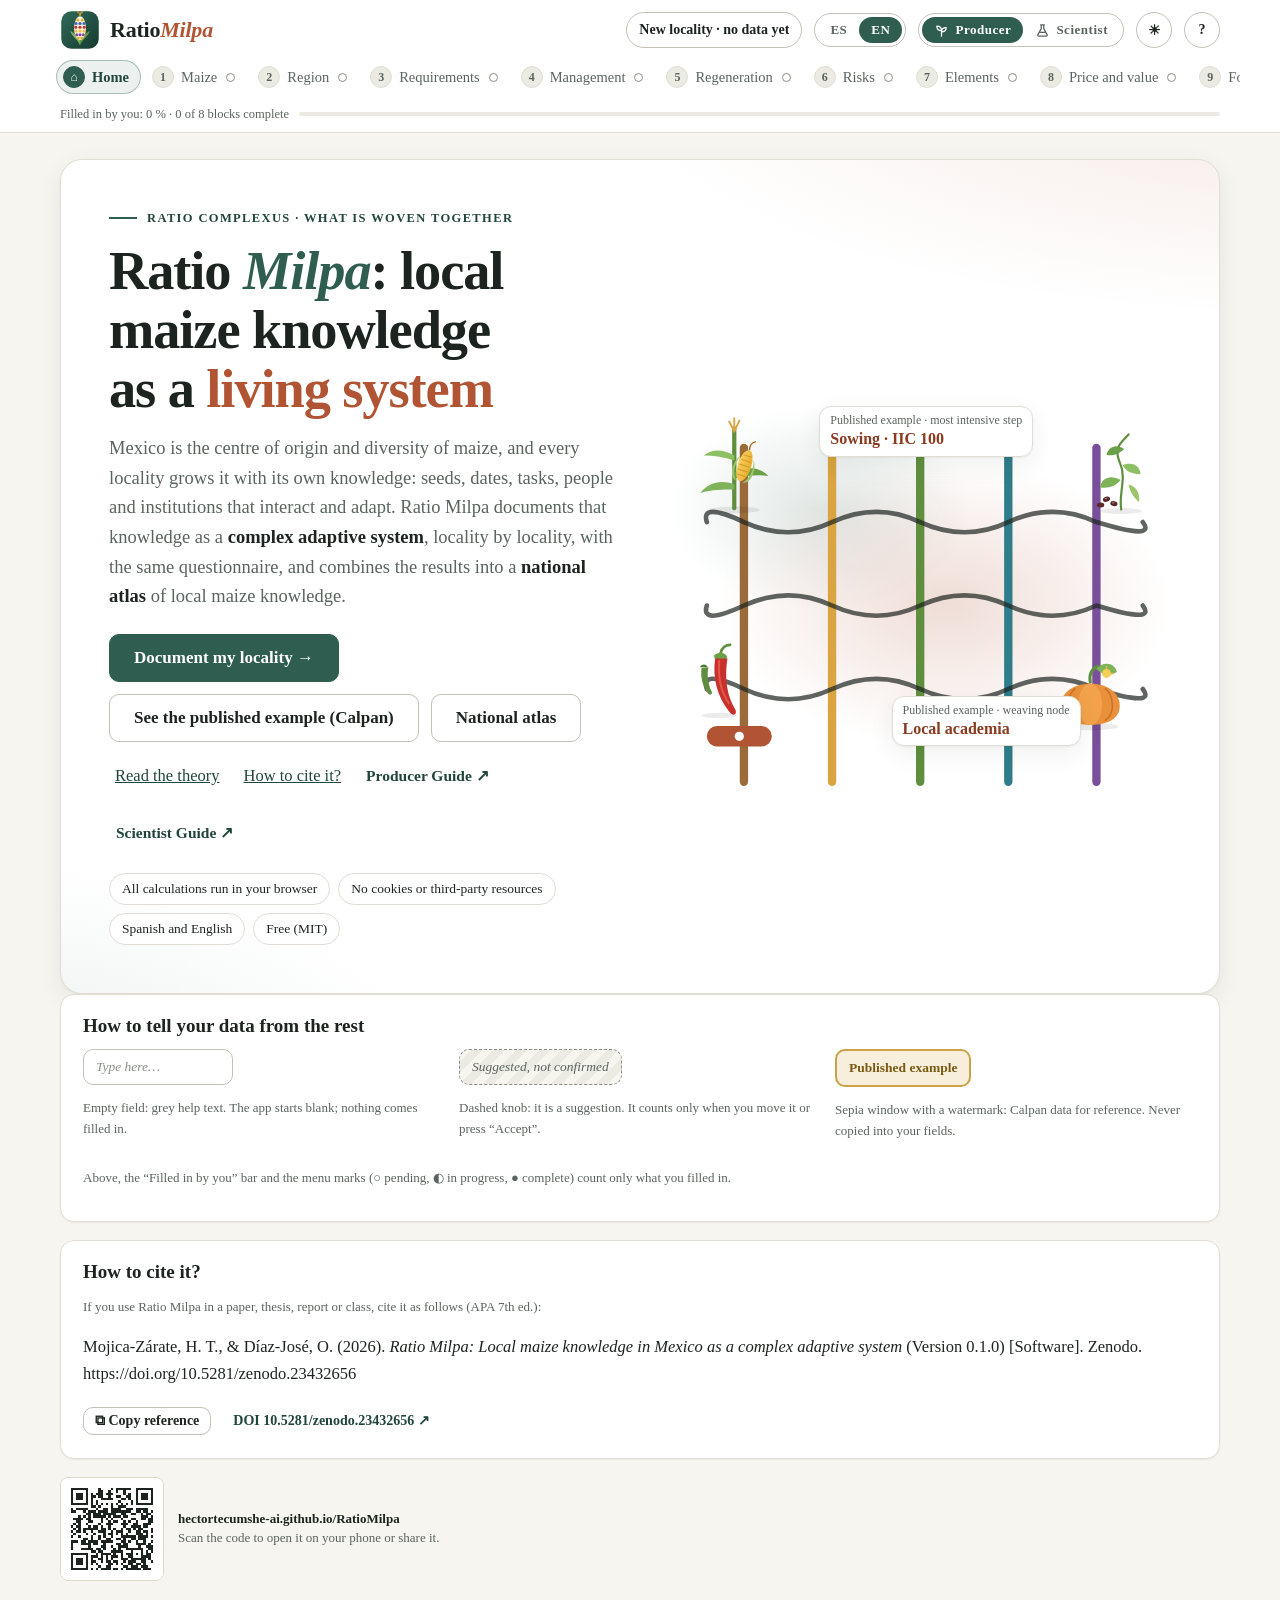
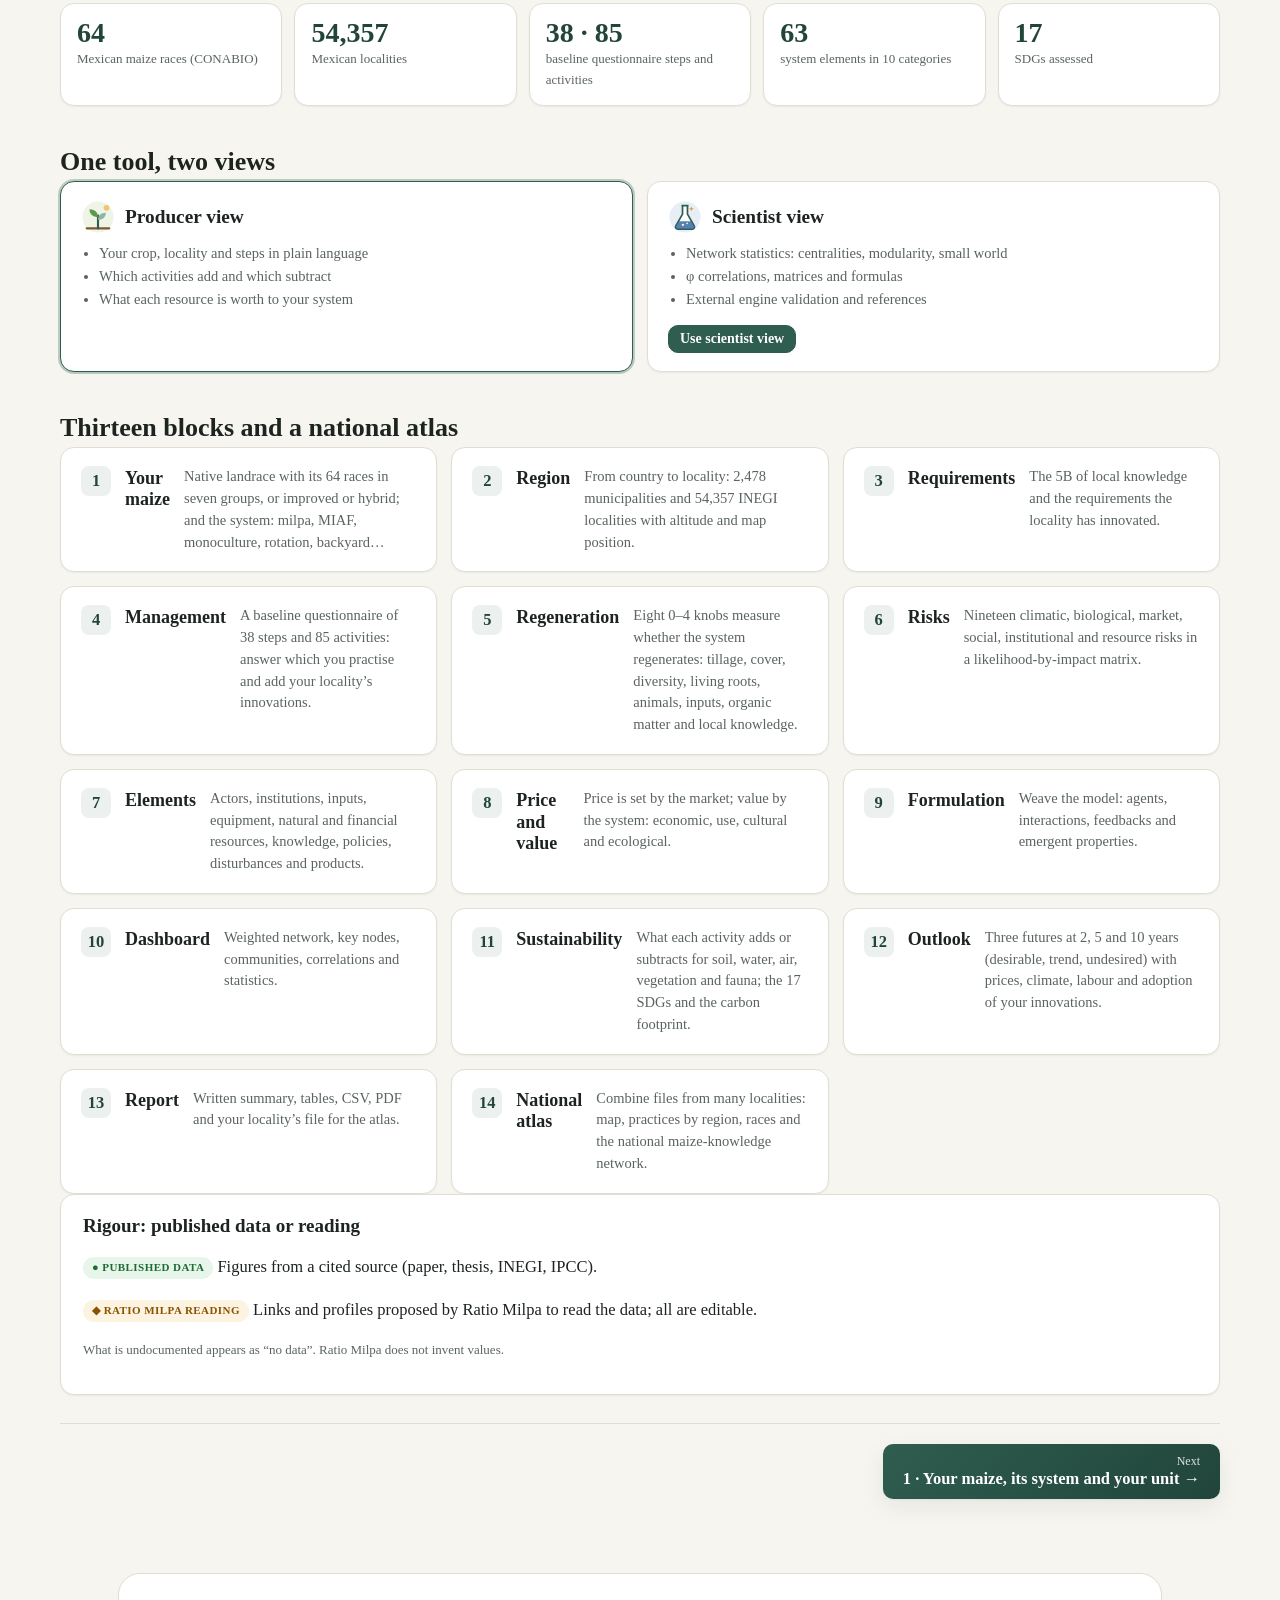
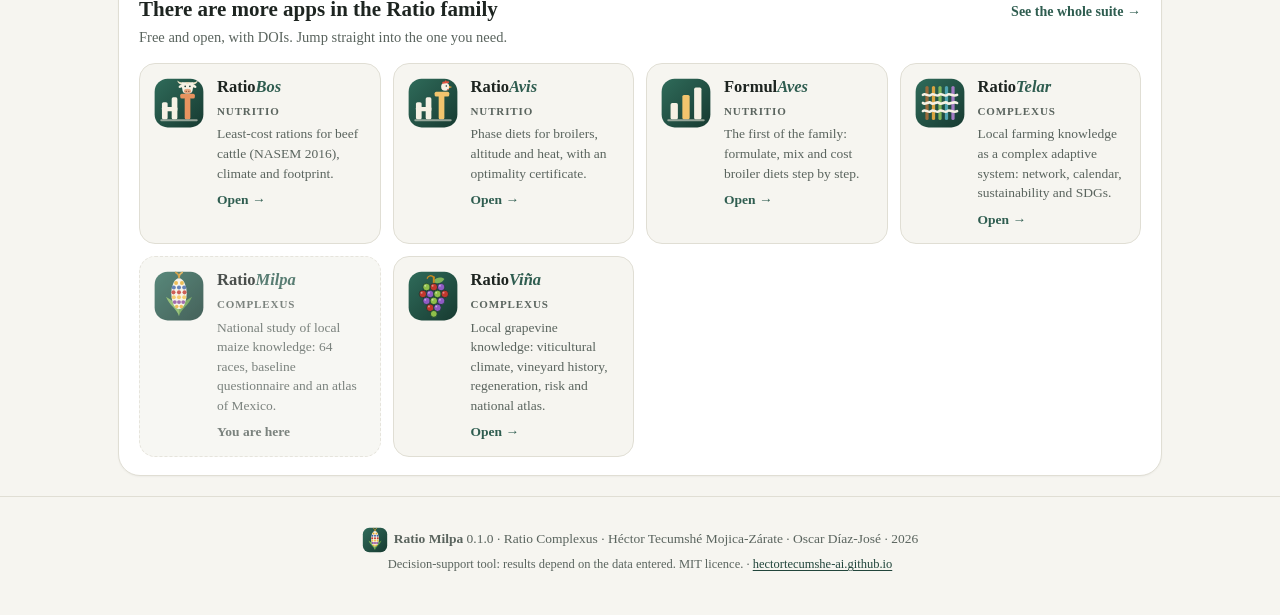
==== index.html @ 41433618 "Código QR de la app en la tarjeta «¿Cómo citarla?» QR estático en SVG (generado con qr.py de la suit" ====
<!DOCTYPE html>
<html lang="es">
<head>
<meta charset="UTF-8">
<meta name="viewport" content="width=device-width, initial-scale=1.0">
<title>Ratio Milpa — El conocimiento local del maíz como sistema complejo adaptativo · Local maize knowledge as a complex adaptive system</title>
<meta name="description" content="Ratio Milpa (Ratio Complexus): estudio nacional del conocimiento local del maíz en México como sistema complejo adaptativo — raza o híbrido, localidad, manejo, regeneración, riesgo, red, sostenibilidad, prospectiva y atlas nacional. ES/EN.">
<link rel="icon" href="data:image/svg+xml,%3Csvg%20xmlns%3D%22http%3A//www.w3.org/2000/svg%22%20viewBox%3D%220%200%2064%2064%22%3E%3Cdefs%3E%3ClinearGradient%20id%3D%22g%22%20x1%3D%220%22%20y1%3D%220%22%20x2%3D%221%22%20y2%3D%221%22%3E%3Cstop%20offset%3D%220%22%20stop-color%3D%22%232f6b5a%22/%3E%3Cstop%20offset%3D%221%22%20stop-color%3D%22%23173a31%22/%3E%3C/linearGradient%3E%3C/defs%3E%3Crect%20x%3D%222%22%20y%3D%222%22%20width%3D%2260%22%20height%3D%2260%22%20rx%3D%2216%22%20fill%3D%22url%28%23g%29%22/%3E%3Cpath%20d%3D%22M32%2057c-2-9-12-13-16-24%206%204%2012%207%2016%2014%22%20fill%3D%22%237fb35a%22/%3E%3Cpath%20d%3D%22M32%2057c2-9%2012-13%2016-24-6%204-12%207-16%2014%22%20fill%3D%22%235f9a46%22/%3E%3Cellipse%20cx%3D%2232%22%20cy%3D%2229%22%20rx%3D%229.5%22%20ry%3D%2219%22%20fill%3D%22%23f6f1e4%22/%3E%3Cg%3E%3Ccircle%20cx%3D%2228.4%22%20cy%3D%2216%22%20r%3D%222.4%22%20fill%3D%22%23e9ad2f%22/%3E%3Ccircle%20cx%3D%2235.6%22%20cy%3D%2216%22%20r%3D%222.4%22%20fill%3D%22%23e9ad2f%22/%3E%3Ccircle%20cx%3D%2225.6%22%20cy%3D%2221.5%22%20r%3D%222.5%22%20fill%3D%22%233f63a8%22/%3E%3Ccircle%20cx%3D%2232%22%20cy%3D%2221.5%22%20r%3D%222.5%22%20fill%3D%22%233f63a8%22/%3E%3Ccircle%20cx%3D%2238.4%22%20cy%3D%2221.5%22%20r%3D%222.5%22%20fill%3D%22%233f63a8%22/%3E%3Ccircle%20cx%3D%2225.2%22%20cy%3D%2227.5%22%20r%3D%222.5%22%20fill%3D%22%23c2372d%22/%3E%3Ccircle%20cx%3D%2232%22%20cy%3D%2227.5%22%20r%3D%222.5%22%20fill%3D%22%23c2372d%22/%3E%3Ccircle%20cx%3D%2238.8%22%20cy%3D%2227.5%22%20r%3D%222.5%22%20fill%3D%22%23c2372d%22/%3E%3Ccircle%20cx%3D%2225.6%22%20cy%3D%2233.5%22%20r%3D%222.5%22%20fill%3D%22%23f2c14e%22/%3E%3Ccircle%20cx%3D%2232%22%20cy%3D%2233.5%22%20r%3D%222.5%22%20fill%3D%22%23f2c14e%22/%3E%3Ccircle%20cx%3D%2238.4%22%20cy%3D%2233.5%22%20r%3D%222.5%22%20fill%3D%22%23f2c14e%22/%3E%3Ccircle%20cx%3D%2226.8%22%20cy%3D%2239.5%22%20r%3D%222.4%22%20fill%3D%22%238a4a9a%22/%3E%3Ccircle%20cx%3D%2232%22%20cy%3D%2239.5%22%20r%3D%222.4%22%20fill%3D%22%238a4a9a%22/%3E%3Ccircle%20cx%3D%2237.2%22%20cy%3D%2239.5%22%20r%3D%222.4%22%20fill%3D%22%238a4a9a%22/%3E%3Ccircle%20cx%3D%2229.2%22%20cy%3D%2245%22%20r%3D%222.2%22%20fill%3D%22%23e9ad2f%22/%3E%3Ccircle%20cx%3D%2234.8%22%20cy%3D%2245%22%20r%3D%222.2%22%20fill%3D%22%23e9ad2f%22/%3E%3C/g%3E%3Cpath%20d%3D%22M32%209c0-3%202-5%204-6%22%20stroke%3D%22%23d9a441%22%20stroke-width%3D%222%22%20fill%3D%22none%22%20stroke-linecap%3D%22round%22/%3E%3Cpath%20d%3D%22M32%209c0-3-2-5-4-6%22%20stroke%3D%22%23c98b21%22%20stroke-width%3D%222%22%20fill%3D%22none%22%20stroke-linecap%3D%22round%22/%3E%3C/svg%3E">
<!--
  Ratio Milpa · Ratio Complexus («lo que está tejido junto») · versión 0.1
  Un solo archivo (HTML + CSS + JavaScript). Sin servidor, sin instalación, sin recursos de terceros.
  Autores: Héctor Tecumshé Mojica-Zárate · Oscar Díaz-José · Licencia MIT
  Fuentes: Díaz-José et al. (2026) doi:10.22231/asyd.v23i3.1822; Mojica Zárate (2017), tesis doctoral UCLV; INEGI (2020); IPCC (2006, 2019); Sarandón (2002).
  Contornos del mapa: Natural Earth (dominio público).
-->
<style>
:root{
  color-scheme: light;
  --bg:#f6f5f0; --bg-soft:#ecebe3; --card:#ffffff; --text:#1d2420; --muted:#5a645e;
  --border:#e0ded4; --border-strong:#c3c1b3; --field:#8a8f86;
  --primary-rgb:47,93,80; --primary:#2f5d50; --primary-dark:#21453b; --primary-soft:rgba(var(--primary-rgb),.09);
  --on-primary:#ffffff;
  --accent-rgb:176,84,52; --accent:#b05434; --accent-soft:rgba(var(--accent-rgb),.13); --accent-text:#8a3a1f;
  --ok:#2f8f4a; --ok-text:#1d6b34; --ok-soft:#e7f5eb;
  --warn:#c27c0e; --warn-text:#8a5300; --warn-soft:#fdf3e1;
  --bad:#c43a2f; --bad-text:#a82c22; --bad-soft:#fbe9e7;
  --info:#2d78b0; --info-text:#1f5f91; --info-soft:#e6f0f8;
  --font:"Palatino Linotype",Palatino,"Book Antiqua","URW Palladio L",P052,"TeX Gyre Pagella",Georgia,serif;
  --mono:ui-monospace,SFMono-Regular,Menlo,Consolas,monospace;
  --r-sm:6px; --r-md:10px; --r-lg:14px; --r-pill:999px;
  --shadow-sm:0 1px 2px rgba(30,36,24,.06);
  --shadow:0 1px 2px rgba(30,36,24,.05),0 8px 24px rgba(30,36,24,.07);
  --shadow-lg:0 4px 10px rgba(30,36,24,.08),0 20px 48px rgba(30,36,24,.14);
  --ease:cubic-bezier(.2,.7,.2,1); --max:1200px;
}
@media (prefers-color-scheme: dark){
  :root:not([data-theme="light"]){
    color-scheme:dark;
    --bg:#11150f; --bg-soft:#191e17; --card:#1d241f; --text:#e9ede6; --muted:#a9b3a8;
    --border:#2c362e; --border-strong:#3f4b41; --field:#708071;
    --primary-rgb:131,196,172; --primary:#83c4ac; --primary-dark:#b2dccb; --on-primary:#0f1512;
    --accent-rgb:234,146,107; --accent:#ea926b; --accent-text:#f4b596;
    --ok:#5cc27a; --ok-text:#7fd497; --ok-soft:rgba(92,194,122,.13);
    --warn:#f0b24a; --warn-text:#f5c56f; --warn-soft:rgba(240,178,74,.13);
    --bad:#f07166; --bad-text:#f59189; --bad-soft:rgba(240,113,102,.13);
    --info:#69b2e0; --info-text:#8cc6ea; --info-soft:rgba(105,178,224,.13);
    --shadow-sm:0 1px 2px rgba(0,0,0,.45); --shadow:0 1px 2px rgba(0,0,0,.5),0 8px 24px rgba(0,0,0,.34); --shadow-lg:0 4px 10px rgba(0,0,0,.5),0 20px 48px rgba(0,0,0,.5);
  }
}
:root[data-theme="dark"]{
  color-scheme:dark;
  --bg:#11150f; --bg-soft:#191e17; --card:#1d241f; --text:#e9ede6; --muted:#a9b3a8;
  --border:#2c362e; --border-strong:#3f4b41; --field:#708071;
  --primary-rgb:131,196,172; --primary:#83c4ac; --primary-dark:#b2dccb; --on-primary:#0f1512;
  --accent-rgb:234,146,107; --accent:#ea926b; --accent-text:#f4b596;
  --ok:#5cc27a; --ok-text:#7fd497; --ok-soft:rgba(92,194,122,.13);
  --warn:#f0b24a; --warn-text:#f5c56f; --warn-soft:rgba(240,178,74,.13);
  --bad:#f07166; --bad-text:#f59189; --bad-soft:rgba(240,113,102,.13);
  --info:#69b2e0; --info-text:#8cc6ea; --info-soft:rgba(105,178,224,.13);
  --shadow-sm:0 1px 2px rgba(0,0,0,.45); --shadow:0 1px 2px rgba(0,0,0,.5),0 8px 24px rgba(0,0,0,.34); --shadow-lg:0 4px 10px rgba(0,0,0,.5),0 20px 48px rgba(0,0,0,.5);
}
*,::before,::after{box-sizing:border-box}
html{scroll-behavior:smooth}
body{margin:0;font-family:var(--font);font-size:16.5px;line-height:1.6;background:var(--bg);color:var(--text);-webkit-font-smoothing:antialiased;text-rendering:optimizeLegibility}
h1,h2,h3,h4{line-height:1.2;text-wrap:balance;font-weight:700}
a{color:var(--primary-dark);text-underline-offset:2px}
::selection{background:rgba(var(--primary-rgb),.22)}
:focus-visible{outline:2px solid var(--primary);outline-offset:2px;border-radius:var(--r-sm)}
button,input,select,textarea{font-family:inherit}

/* ---------- barra superior ---------- */
.bar{position:sticky;top:0;z-index:50;background:color-mix(in srgb,var(--card) 94%,transparent);backdrop-filter:blur(8px);border-bottom:1px solid var(--border)}
.bar-top{max-width:var(--max);margin:0 auto;display:flex;align-items:center;gap:12px;padding:10px 20px 6px}
.brand{display:flex;align-items:center;gap:10px;text-decoration:none;color:var(--text);cursor:pointer;border:0;background:none;padding:0}
.brand-ico{width:34px;height:34px;border-radius:9px;display:grid;place-items:center;background:linear-gradient(135deg,var(--primary),var(--primary-dark));box-shadow:var(--shadow-sm)}
.brand-ico svg{width:22px;height:22px}
.brand-name{font-size:21px;font-weight:700;letter-spacing:-.01em}
.brand-name b{color:var(--accent)}
.brand-sub{font-size:13px;color:var(--muted);font-style:italic}
.bar-top .sp{flex:1}
.ibtn{height:36px;min-width:36px;padding:0 12px;border-radius:var(--r-pill);border:1px solid var(--border-strong);background:var(--card);color:var(--text);display:inline-flex;align-items:center;gap:6px;cursor:pointer;font-size:14px;font-weight:600}
.ibtn:hover{border-color:var(--primary);color:var(--primary-dark)}
.ibtn.round{padding:0;width:36px;justify-content:center}
.steps-nav{max-width:var(--max);margin:0 auto;display:flex;gap:4px;padding:4px 16px 10px;overflow-x:auto;scrollbar-width:thin}
.steps-nav button{flex:none;display:inline-flex;align-items:center;gap:7px;border:1px solid transparent;background:none;color:var(--muted);padding:5px 11px 5px 6px;border-radius:var(--r-pill);font-size:14.5px;cursor:pointer;white-space:nowrap}
.steps-nav button:hover{color:var(--text);background:var(--primary-soft)}
.steps-nav .n{width:22px;height:22px;border-radius:50%;display:grid;place-items:center;font-size:12px;font-weight:700;background:var(--bg-soft);color:var(--muted);border:1px solid var(--border)}
.steps-nav button.act{background:var(--primary-soft);border-color:rgba(var(--primary-rgb),.35);color:var(--primary-dark);font-weight:700}
.steps-nav button.act .n{background:var(--primary);border-color:var(--primary);color:var(--on-primary)}
.steps-nav button.done .n{background:var(--ok-soft);color:var(--ok-text);border-color:transparent}

/* ---------- contenido ---------- */
main{max-width:var(--max);margin:0 auto;padding:26px 20px 40px;min-width:0}
.eyebrow{display:flex;align-items:center;gap:10px;font-size:12.5px;font-weight:700;letter-spacing:.11em;text-transform:uppercase;color:var(--primary-dark)}
.eyebrow::before{content:"";width:28px;height:2px;background:var(--primary)}
.bhead{margin:0 0 18px}
.bhead h1{font-size:clamp(1.7rem,1.2rem + 2vw,2.35rem);margin:6px 0 8px;letter-spacing:-.015em}
.lead{color:var(--muted);margin:0;max-width:78ch;font-size:17px}
.card{background:var(--card);border:1px solid var(--border);border-radius:var(--r-lg);padding:20px 22px;margin:0 0 18px;box-shadow:var(--shadow-sm)}
.card>h2,.card>h3,.card .ch{margin:0 0 12px;font-size:19px}
.card h4{margin:16px 0 8px;font-size:15.5px}
.card.soft{background:var(--bg-soft);box-shadow:none}
.grid{display:grid;gap:14px}
.grid>*{min-width:0}
.g2{grid-template-columns:repeat(2,minmax(0,1fr))}
.g3{grid-template-columns:repeat(3,minmax(0,1fr))}
.g4{grid-template-columns:repeat(4,minmax(0,1fr))}
.row{display:flex;gap:10px;flex-wrap:wrap;align-items:center}
.between{justify-content:space-between}
.muted{color:var(--muted)} .small{font-size:14px} .tiny{font-size:12.5px}
label.f{display:flex;flex-direction:column;gap:4px;font-size:14px;color:var(--muted)}
label.f .h{font-size:12.5px;font-style:italic}
input,select,textarea{font-size:15px;color:var(--text);background:var(--card);border:1px solid var(--field);border-radius:8px;padding:7px 10px;width:100%}
input:focus,select:focus,textarea:focus{outline:2px solid var(--primary);outline-offset:0;border-color:transparent}
input[type=checkbox],input[type=radio]{width:auto;accent-color:var(--primary)}
input.num{text-align:right;max-width:112px;padding:5px 8px;font-variant-numeric:tabular-nums}
input:disabled{background:var(--bg-soft);color:var(--muted)}
.btn{display:inline-flex;align-items:center;justify-content:center;gap:8px;border:1px solid var(--primary);background:var(--primary);color:var(--on-primary);border-radius:var(--r-md);padding:9px 18px;font-size:15.5px;font-weight:700;cursor:pointer;text-decoration:none;transition:background .15s var(--ease),transform .15s var(--ease)}
.btn:hover{background:var(--primary-dark);border-color:var(--primary-dark)}
.btn:active{transform:translateY(1px)}
.btn:disabled{opacity:.45;cursor:not-allowed}
.btn.ghost{background:var(--card);color:var(--text);border-color:var(--border-strong)}
.btn.ghost:hover{border-color:var(--primary);color:var(--primary-dark);background:var(--card)}
.btn.link{background:none;border-color:transparent;color:var(--primary-dark);padding-left:6px;padding-right:6px}
.btn.accent{background:var(--accent);border-color:var(--accent);color:#fff}
.btn.sm{padding:5px 11px;font-size:14px;font-weight:600}
.btn.lg{padding:13px 24px;font-size:17px}
.btn.danger{background:none;color:var(--bad-text);border-color:var(--bad)}
.opts{display:grid;gap:12px;grid-template-columns:repeat(auto-fill,minmax(235px,1fr))}
.opt{position:relative;border:1.5px solid var(--border);border-radius:var(--r-md);padding:13px 15px;cursor:pointer;background:var(--card);display:block;transition:border-color .15s,box-shadow .15s}
.opt:hover{border-color:var(--primary);box-shadow:var(--shadow-sm)}
.opt.sel{border-color:var(--primary);background:var(--primary-soft)}
.opt.sel::after{content:"✓";position:absolute;top:10px;right:12px;width:20px;height:20px;border-radius:50%;background:var(--primary);color:var(--on-primary);font-size:12px;display:grid;place-items:center;font-weight:700}
.opt b{display:block;font-size:16.5px;margin-bottom:2px;padding-right:24px}
.opt small{color:var(--muted);font-size:13.5px;line-height:1.45;display:block}
.opt input{position:absolute;opacity:0;pointer-events:none}
.opt .badge{margin-top:6px}
.badge{display:inline-block;font-size:11.5px;font-weight:700;letter-spacing:.02em;padding:2px 9px;border-radius:var(--r-pill);background:var(--bg-soft);color:var(--muted);border:1px solid var(--border)}
.badge.ok{background:var(--ok-soft);color:var(--ok-text);border-color:transparent}
.badge.warn{background:var(--warn-soft);color:var(--warn-text);border-color:transparent}
.badge.bad{background:var(--bad-soft);color:var(--bad-text);border-color:transparent}
.badge.info{background:var(--info-soft);color:var(--info-text);border-color:transparent}
.badge.pri{background:var(--primary-soft);color:var(--primary-dark);border-color:transparent}
.badge.acc{background:var(--accent-soft);color:var(--accent-text);border-color:transparent}
.tbl{overflow-x:auto;border:1px solid var(--border);border-radius:var(--r-md);background:var(--card)}
table{border-collapse:collapse;width:100%;font-size:15px}
th,td{padding:7px 11px;border-bottom:1px solid var(--border);text-align:left;white-space:nowrap}
th{background:var(--bg-soft);color:var(--text);font-weight:700;font-size:13.5px;position:sticky;top:0}
td.r,th.r{text-align:right;font-variant-numeric:tabular-nums}
td.c,th.c{text-align:center}
tr:last-child td{border-bottom:0}
tr.tot td{font-weight:700;background:var(--bg-soft)}
tbody tr:hover td{background:color-mix(in srgb,var(--primary-soft) 60%,transparent)}
tr.cat td{background:var(--bg);font-weight:700;color:var(--muted);font-size:12px;letter-spacing:.08em;text-transform:uppercase}
.wrap{white-space:normal}
.alert{border-radius:var(--r-md);padding:13px 16px;margin:0 0 16px;border:1px solid;border-left-width:4px}
.alert p{margin:4px 0}
.alert ul{margin:6px 0 0;padding-left:22px}
.alert.info{background:var(--info-soft);border-color:var(--info)}
.alert.ok{background:var(--ok-soft);border-color:var(--ok)}
.alert.warn{background:var(--warn-soft);border-color:var(--warn)}
.alert.bad{background:var(--bad-soft);border-color:var(--bad)}
.idea{background:var(--bg-soft);border-left:4px solid var(--primary);border-radius:0 var(--r-md) var(--r-md) 0;padding:11px 16px;margin:12px 0}
.idea b:first-child{display:block;color:var(--primary-dark)}
.kpis{display:grid;gap:12px;grid-template-columns:repeat(auto-fit,minmax(175px,1fr));margin:0 0 18px}
.kpi{background:var(--card);border:1px solid var(--border);border-radius:var(--r-md);padding:13px 15px;box-shadow:var(--shadow-sm)}
.kpi .l{font-size:13px;color:var(--muted)}
.kpi .v{font-size:25px;font-weight:700;font-variant-numeric:tabular-nums;line-height:1.25;color:var(--primary-dark)}
.kpi .s{font-size:13px;color:var(--muted)}
.bar-h{height:10px;border-radius:5px;background:linear-gradient(90deg,var(--primary),color-mix(in srgb,var(--primary) 70%,var(--accent)));min-width:2px}
.chips{display:flex;flex-wrap:wrap;gap:8px}
.chip{display:inline-flex;align-items:center;gap:6px;font-size:13.5px;padding:4px 12px;border-radius:var(--r-pill);background:var(--card);border:1px solid var(--border);color:var(--text)}
.next{display:flex;justify-content:space-between;align-items:center;gap:12px;margin-top:28px;padding-top:20px;border-top:1px solid var(--border)}
.next .btn.big-next{flex-direction:column;align-items:flex-end;gap:0;padding:10px 20px;background:linear-gradient(135deg,var(--primary),var(--primary-dark));border:0;box-shadow:var(--shadow)}
.next .big-next small{font-size:12px;font-weight:500;opacity:.85}
.next .big-next span{font-size:16.5px}
code{font-family:var(--mono);background:var(--bg-soft);padding:1px 6px;border-radius:5px;font-size:.86em}
.hide{display:none!important}

/* ---------- teoría (acordeón numerado) ---------- */
.teoria{background:var(--card);border:1px solid var(--border);border-radius:var(--r-lg);padding:6px 22px 10px;margin:0 0 18px;box-shadow:var(--shadow-sm);border-top:4px solid var(--primary)}
.teoria>.th{display:flex;justify-content:space-between;align-items:flex-start;gap:12px;padding:14px 0 6px}
.teoria>.th h2{margin:0;font-size:20px}
.teoria>.th p{margin:4px 0 0;color:var(--muted);font-size:14.5px}
.teoria details{border-bottom:1px solid var(--border)}
.teoria details:last-child{border-bottom:0}
.teoria summary{cursor:pointer;list-style:none;padding:12px 0;font-weight:600;display:flex;gap:10px;align-items:center}
.teoria summary::-webkit-details-marker{display:none}
.teoria summary::before{content:"▸";color:var(--muted);transition:transform .15s;display:inline-block}
.teoria details[open] summary::before{transform:rotate(90deg)}
.teoria details[open] summary{color:var(--primary-dark)}
.teoria .tb{padding:0 0 14px 22px;max-width:92ch}
.teoria .tb p,.teoria .tb li{margin:6px 0}
.teoria .tb table{font-size:14px;margin:8px 0}

/* ---------- inicio ---------- */
.hero{position:relative;overflow:hidden;border-radius:22px;border:1px solid var(--border);background:
  radial-gradient(1200px 400px at 110% -10%,rgba(var(--accent-rgb),.14),transparent 60%),
  radial-gradient(900px 500px at -10% 120%,rgba(var(--primary-rgb),.13),transparent 60%),var(--card);
  padding:clamp(22px,4vw,48px);display:grid;grid-template-columns:minmax(0,1.05fr) minmax(0,1fr);gap:32px;align-items:center;box-shadow:var(--shadow)}
.hero h1{font-size:clamp(2.1rem,1.3rem + 3.3vw,3.4rem);line-height:1.08;margin:14px 0 16px;letter-spacing:-.02em}
.hero h1 em{font-style:italic;color:var(--primary)}
.hero h1 .acc{color:var(--accent)}
.hero p.big{font-size:18.5px;color:var(--muted);margin:0 0 22px;max-width:56ch}
.hero p.big b{color:var(--text)}
.hero .ctas{display:flex;flex-wrap:wrap;gap:12px;align-items:center;margin-bottom:18px}
.illus{display:grid;grid-template-columns:1fr 1fr;gap:12px}
.illus .ic{background:var(--card);border:1px solid var(--border);border-radius:var(--r-md);padding:10px 12px;box-shadow:var(--shadow-sm)}
.illus .ic.wide{grid-column:1/-1}
.illus .ic .t{font-size:12px;color:var(--muted);margin-bottom:4px}
.illus svg{width:100%;height:auto;display:block}
.section-t{margin:40px 0 4px;font-size:26px}
.section-l{margin:0 0 16px;color:var(--muted)}
.howto{display:grid;grid-template-columns:repeat(auto-fit,minmax(140px,1fr));border:1px solid var(--border);border-radius:var(--r-lg);background:var(--card);overflow:hidden}
.howto div{padding:14px 16px;border-right:1px solid var(--border)}
.howto div:last-child{border-right:0}
.howto .k{font-size:11.5px;font-weight:700;letter-spacing:.1em;color:var(--primary-dark)}
.howto b{display:block;margin:2px 0 4px}
.howto span{font-size:13.5px;color:var(--muted);line-height:1.4;display:block}
.inc{display:grid;gap:14px;grid-template-columns:repeat(auto-fill,minmax(300px,1fr))}
.inc button{all:unset;cursor:pointer;background:var(--card);border:1px solid var(--border);border-radius:var(--r-lg);padding:18px 20px;box-shadow:var(--shadow-sm);display:flex;gap:14px;align-items:flex-start;transition:border-color .15s,transform .15s}
.inc button:hover{border-color:var(--primary);transform:translateY(-2px)}
.inc .num{flex:none;width:30px;height:30px;border-radius:8px;display:grid;place-items:center;background:var(--primary-soft);color:var(--primary-dark);font-weight:700}
.inc h3{margin:2px 0 4px;font-size:18px}
.inc p{margin:0;color:var(--muted);font-size:14.5px;line-height:1.5}
.why{display:grid;grid-template-columns:minmax(0,1.3fr) minmax(0,1fr);gap:28px;background:var(--bg-soft);border:1px solid var(--border);border-radius:var(--r-lg);padding:24px 26px;margin-top:36px}
.why h3{margin:0 0 8px;font-size:19px}
.why .cite{font-size:14px;color:var(--muted)}
.why .cite .k{font-size:12px;font-weight:700;letter-spacing:.1em;color:var(--primary-dark);margin-bottom:8px}
footer.pie{text-align:center;color:var(--muted);font-size:13.5px;padding:30px 20px 40px;border-top:1px solid var(--border);margin-top:20px}

/* ---------- ayuda ---------- */
dialog{border:1px solid var(--border);border-radius:var(--r-lg);padding:0;max-width:640px;width:calc(100% - 32px);background:var(--card);color:var(--text);box-shadow:var(--shadow-lg)}
dialog::backdrop{background:rgba(10,14,10,.45)}
dialog .dh{display:flex;justify-content:space-between;align-items:center;padding:16px 20px;border-bottom:1px solid var(--border)}
dialog .dh h2{margin:0;font-size:20px}
dialog .db{padding:10px 22px 20px}

@media (max-width:900px){
  .hero,.why{grid-template-columns:minmax(0,1fr)}
  .g2,.g3,.g4{grid-template-columns:minmax(0,1fr)}
  .howto div{border-right:0;border-bottom:1px solid var(--border)}
}
@media (max-width:600px){
  body{font-size:16px}
  main{padding:18px 16px 30px}
  .bar-top{padding:8px 16px 4px}
  .brand-sub,.ibtn .lbl{display:none}
  .illus{grid-template-columns:1fr}
  .card{padding:16px}
  .teoria{padding:4px 16px 8px}
}
@media print{
  .bar,.next,.no-print,.teoria,footer.pie{display:none!important}
  body{background:#fff;color:#000;font-size:12pt}
  .card{box-shadow:none;break-inside:avoid;border-color:#bbb}
  main{max-width:none;padding:0}
}
/* ================= RatioBos · capa visual adicional ================= */
.brand-ico{background:none;box-shadow:none;width:40px;height:40px}
.brand-ico svg{width:40px;height:40px}
.brand-name{font-size:22px}
.brand-name i{font-style:italic;color:var(--accent)}
.langsw{display:inline-flex;border:1px solid var(--border-strong);border-radius:var(--r-pill);padding:3px;background:var(--card)}
.langsw button{border:0;background:none;color:var(--muted);font-weight:700;font-size:13px;padding:5px 12px;border-radius:var(--r-pill);cursor:pointer;font-family:inherit;letter-spacing:.04em}
.langsw button.on{background:var(--primary);color:var(--on-primary)}
.progress{max-width:var(--max);margin:0 auto;padding:0 20px 8px;display:flex;align-items:center;gap:10px;font-size:12.5px;color:var(--muted)}
.progress .track{flex:1;height:4px;border-radius:4px;background:var(--bg-soft);overflow:hidden}
.progress .fill{height:100%;background:linear-gradient(90deg,var(--primary),var(--accent));border-radius:4px;transition:width .5s var(--ease)}
main>*{animation:subir .45s var(--ease) both}
main>*:nth-child(2){animation-delay:.04s} main>*:nth-child(3){animation-delay:.08s} main>*:nth-child(4){animation-delay:.12s}
@keyframes subir{from{opacity:0;transform:translateY(10px)}to{opacity:1;transform:none}}
@media (prefers-reduced-motion:reduce){main>*{animation:none}}
.bhead{display:grid;grid-template-columns:minmax(0,1fr) auto;gap:18px;align-items:center}
.bhead .bill{width:118px;height:118px;border-radius:28px;display:grid;place-items:center;
  background:radial-gradient(circle at 30% 25%,rgba(var(--accent-rgb),.22),transparent 60%),radial-gradient(circle at 70% 80%,rgba(var(--primary-rgb),.18),transparent 60%),var(--card);
  border:1px solid var(--border);box-shadow:var(--shadow)}
.bhead .bill svg{width:92px;height:92px}
.ico{display:inline-block;vertical-align:middle}
.opt .oico{float:right;width:46px;height:46px;margin:-2px 22px 4px 8px}
.opt.sel .oico{filter:drop-shadow(0 2px 4px rgba(0,0,0,.12))}
.hero .art{position:relative;min-height:340px}
.hero .art .stage{position:absolute;inset:0;border-radius:24px;background:
  radial-gradient(closest-side at 55% 58%,rgba(var(--accent-rgb),.20),transparent),
  radial-gradient(closest-side at 30% 30%,rgba(var(--primary-rgb),.14),transparent)}
.hero .art svg.big{position:absolute}
.float{animation:flotar 6s ease-in-out infinite}
.float.d2{animation-delay:-2s} .float.d3{animation-delay:-4s}
@keyframes flotar{0%,100%{transform:translateY(0)}50%{transform:translateY(-6px)}}
@media (prefers-reduced-motion:reduce){.float{animation:none}}
.hero .art .mini{position:absolute;background:var(--card);border:1px solid var(--border);border-radius:14px;padding:8px 10px;box-shadow:var(--shadow);font-size:11.5px;color:var(--muted)}
.hero .art .mini b{display:block;font-size:17px;color:var(--primary-dark)}
.stats{display:grid;grid-template-columns:repeat(auto-fit,minmax(150px,1fr));gap:12px;margin-top:22px}
.stat{background:var(--card);border:1px solid var(--border);border-radius:var(--r-lg);padding:14px 16px;box-shadow:var(--shadow-sm)}
.stat .v{font-size:28px;font-weight:700;color:var(--primary-dark);line-height:1.1}
.stat .l{font-size:13px;color:var(--muted)}
.inc button .ib{flex:none;width:52px;height:52px;border-radius:14px;display:grid;place-items:center;background:var(--primary-soft)}
.inc button .ib svg{width:40px;height:40px}
.empty{display:flex;gap:18px;align-items:center;background:var(--card);border:1px dashed var(--border-strong);border-radius:var(--r-lg);padding:18px 20px;margin:0 0 18px}
.empty svg{flex:none;width:84px;height:84px}
.empty p{margin:0;color:var(--muted)}
.toast{position:fixed;left:50%;bottom:22px;transform:translateX(-50%) translateY(20px);opacity:0;background:var(--text);color:var(--bg);padding:10px 18px;border-radius:var(--r-pill);font-size:14.5px;box-shadow:var(--shadow-lg);transition:.3s var(--ease);z-index:90;pointer-events:none}
.toast.on{opacity:1;transform:translateX(-50%) translateY(0)}
.chart-wrap{display:grid;grid-template-columns:minmax(0,240px) minmax(0,1fr);gap:20px;align-items:center}
.legend{display:grid;gap:6px;font-size:14px}
.legend span{display:flex;align-items:center;gap:8px}
.legend i{width:12px;height:12px;border-radius:3px;flex:none}
.cmpbar{display:grid;grid-template-columns:130px minmax(0,1fr) 58px;gap:10px;align-items:center;font-size:13.5px;margin:5px 0}
.cmpbar .tr{position:relative;height:12px;background:var(--bg-soft);border-radius:6px}
.cmpbar .tr i{position:absolute;left:0;top:0;bottom:0;border-radius:6px;background:linear-gradient(90deg,var(--primary),color-mix(in srgb,var(--primary) 70%,var(--accent)))}
.cmpbar .tr i.hi{background:linear-gradient(90deg,var(--accent),#e4a64f)}
.cmpbar .tr b{position:absolute;top:-4px;bottom:-4px;width:2px;background:var(--text);opacity:.55}
.cmpbar .p{text-align:right;font-variant-numeric:tabular-nums;color:var(--muted)}
.flag{display:inline-grid;place-items:center;min-width:28px;height:18px;padding:0 5px;border-radius:4px;font-size:10.5px;font-weight:800;letter-spacing:.06em;background:var(--primary);color:var(--on-primary);margin-right:6px;vertical-align:2px}
.doi{display:inline-flex;align-items:center;border-radius:6px;overflow:hidden;font-size:12px;font-weight:700;text-decoration:none;border:1px solid var(--border-strong)}
.doi span:first-child{background:#3b6aa0;color:#fff;padding:3px 7px}
.doi span:last-child{background:var(--card);color:var(--text);padding:3px 8px}
@media (max-width:900px){ .chart-wrap{grid-template-columns:minmax(0,1fr)} .hero .art{min-height:300px} }
@media (max-width:600px){ .bhead .bill{width:78px;height:78px;border-radius:20px} .bhead .bill svg{width:60px;height:60px} .langsw button{padding:4px 9px} .cmpbar{grid-template-columns:96px minmax(0,1fr) 48px} }
@media (max-width:600px){ .bar-top{gap:6px} .brand-name{font-size:18px} .brand-ico,.brand-ico svg{width:32px;height:32px} #pill{display:none} .ibtn.round{width:32px;min-width:32px;height:32px} }
@media print{ .progress,.toast{display:none!important} .bhead .bill{box-shadow:none} }
/* ---- ayuda contextual «?» / context help ---- */
.qh{display:inline-grid;place-items:center;width:17px;height:17px;margin-left:5px;border-radius:50%;font-size:11px;font-weight:700;line-height:1;font-style:normal;
  color:var(--primary);background:var(--primary-soft);border:1px solid color-mix(in srgb,var(--primary) 35%,transparent);cursor:help;vertical-align:1px;user-select:none;transition:.15s var(--ease)}
.qh:hover,.qh:focus-visible{background:var(--primary);color:var(--on-primary);outline:none;box-shadow:0 0 0 3px color-mix(in srgb,var(--primary) 25%,transparent)}
#qtip{position:fixed;z-index:120;background:var(--card);color:var(--text);border:1px solid var(--border-strong);border-radius:14px;padding:12px 14px 10px;box-shadow:var(--shadow-lg);
  font-size:13.5px;line-height:1.45;opacity:0;transform:translateY(4px);pointer-events:none;transition:opacity .15s,transform .15s;border-top:3px solid var(--accent)}
#qtip.on{opacity:1;transform:none}
#qtip .qt{display:block;font-size:14.5px;color:var(--primary-dark);margin-bottom:4px}
#qtip p{margin:0 0 8px}
#qtip .qe{font-size:11px;font-weight:700;letter-spacing:.08em;text-transform:uppercase;color:var(--muted);margin-bottom:4px}
#qtip ul{margin:0;padding:0;list-style:none;display:grid;gap:4px}
#qtip li{position:relative;padding-left:16px}
#qtip li::before{content:"";position:absolute;left:2px;top:.5em;width:8px;height:8px;border-radius:50%;background:var(--info)}
#qtip li.ok::before{background:var(--ok)} #qtip li.warn::before{background:var(--warn)} #qtip li.bad::before{background:var(--bad)}
@media print{ .qh,#qtip{display:none!important} }

/* ---- vista productor / científico ---- */
html[data-modo="prod"] .sci, html[data-modo="cien"] .prod{display:none!important}
.modesw button{display:inline-flex;align-items:center;gap:6px}
.modesw svg{width:15px;height:15px;flex:none}
.consejo{display:flex;gap:14px;align-items:flex-start;background:linear-gradient(135deg,var(--primary-soft),var(--card));border:1px solid var(--border);border-left:4px solid var(--accent);border-radius:var(--r-lg);padding:14px 18px;margin:0 0 18px}
.consejo>svg{flex:none;width:36px;height:36px}
.consejo p{margin:0}
.consejo .k{font-size:11px;font-weight:700;letter-spacing:.1em;text-transform:uppercase;color:var(--accent);margin-bottom:2px}
.vistas{display:grid;grid-template-columns:repeat(auto-fit,minmax(min(100%,280px),1fr));gap:14px}
.vista{border:1px solid var(--border);border-radius:var(--r-lg);padding:18px 20px;background:var(--card);box-shadow:var(--shadow-sm);transition:.2s var(--ease)}
.vista.on{border-color:var(--primary);box-shadow:0 0 0 2px color-mix(in srgb,var(--primary) 28%,transparent),var(--shadow-sm)}
.vista h3{display:flex;align-items:center;gap:10px;margin:0 0 6px}
.vista h3 svg{width:34px;height:34px;flex:none}
.vista ul{margin:8px 0 14px;padding-left:18px;color:var(--muted);font-size:14.5px}
.vista .tag{font-size:11px;font-weight:700;letter-spacing:.08em;text-transform:uppercase;color:var(--primary);margin-left:auto}
.modelo{font-family:"Cambria Math","STIX Two Math","Latin Modern Math","Palatino Linotype",serif;font-size:16px;background:var(--bg-soft);border:1px solid var(--border);border-radius:var(--r-md);padding:12px 18px;line-height:2;overflow-x:auto}
.mezcla{display:grid;grid-template-columns:repeat(auto-fill,minmax(min(100%,230px),1fr));gap:8px;margin:10px 0 12px}
.mezcla label{display:flex;justify-content:space-between;gap:10px;align-items:center;border:1px solid var(--border);border-radius:12px;padding:10px 12px;background:var(--card);cursor:pointer}
.mezcla label span{display:flex;gap:8px;align-items:center}
.mezcla label b{font-size:18px;color:var(--primary-dark);font-variant-numeric:tabular-nums;white-space:nowrap}
.mezcla input{width:18px;height:18px;accent-color:var(--primary);flex:none}
.mezcla label:has(input:checked){opacity:.5;text-decoration:line-through}
.granja{margin:0;padding-left:20px;display:grid;gap:6px}
@media (max-width:600px){ .modesw span{display:none} .modesw button{padding:5px 8px} }
/* ================= RatioBos · capa visual propia ================= */
.opt .oico.big{width:64px;height:46px;margin-right:22px}
.hero .art .chip-n{position:absolute;background:var(--card);border:1px solid var(--border);border-radius:12px;padding:6px 10px;box-shadow:var(--shadow);font-size:12px;color:var(--muted);line-height:1.3}
.hero .art .chip-n b{display:block;font-size:16px;color:var(--accent-text)}
/* base de expresión: materia seca / tal como se ofrece */
.basesw{display:inline-flex;border:1px solid var(--border-strong);border-radius:var(--r-pill);padding:3px;background:var(--card)}
.basesw button{border:0;background:none;color:var(--muted);font-weight:700;font-size:12.5px;padding:4px 11px;border-radius:var(--r-pill);cursor:pointer;font-family:inherit}
.basesw button.on{background:var(--accent);color:#fff}
/* requerimientos diarios del animal */
.req-d{display:grid;grid-template-columns:repeat(auto-fit,minmax(150px,1fr));gap:10px;margin:4px 0 14px}
.req-d div{background:var(--bg-soft);border:1px solid var(--border);border-radius:var(--r-md);padding:10px 12px}
.req-d .l{font-size:12.5px;color:var(--muted)}
.req-d .v{font-size:21px;font-weight:700;color:var(--primary-dark);font-variant-numeric:tabular-nums}
.req-d .s{font-size:12px;color:var(--muted)}
/* balance (aporte vs. requerimiento diario) */
.bal{display:grid;grid-template-columns:150px minmax(0,1fr) 92px;gap:10px;align-items:center;font-size:14px;margin:7px 0}
.bal .tr{position:relative;height:16px;background:var(--bg-soft);border-radius:8px;overflow:hidden;border:1px solid var(--border)}
.bal .tr i{position:absolute;left:0;top:0;bottom:0;border-radius:8px;background:linear-gradient(90deg,var(--primary),color-mix(in srgb,var(--primary) 65%,var(--accent)))}
.bal .tr i.mant{background:color-mix(in srgb,var(--primary) 35%,var(--bg-soft))}
.bal .tr b{position:absolute;top:-2px;bottom:-2px;width:2px;background:var(--text);opacity:.6}
.bal .p{text-align:right;font-variant-numeric:tabular-nums;color:var(--muted)}
/* gráfica de crecimiento */
.curva svg{width:100%;height:auto;display:block}
.curva .eje{stroke:var(--border-strong);stroke-width:1}
.curva .rej{stroke:var(--border);stroke-width:1;stroke-dasharray:3 4}
.curva text{fill:var(--muted);font-size:12px;font-family:var(--font)}
.curva .lin{fill:none;stroke:var(--primary);stroke-width:3;stroke-linejoin:round;stroke-linecap:round}
.curva .area{fill:color-mix(in srgb,var(--primary) 12%,transparent)}
.curva .fase{stroke:var(--accent);stroke-width:1.5;stroke-dasharray:5 5}
/* iteraciones del modelo energético */
.iter td,.iter th{font-size:13.5px}
.conv{display:inline-flex;align-items:center;gap:6px}
.conv i{width:9px;height:9px;border-radius:50%;background:var(--ok);display:inline-block}
/* tarjetas de ambiente / sostenibilidad */
.eco{display:grid;grid-template-columns:repeat(auto-fit,minmax(200px,1fr));gap:12px}
.eco .e{display:flex;gap:12px;align-items:center;background:var(--card);border:1px solid var(--border);border-radius:var(--r-md);padding:12px 14px}
.eco .e svg{flex:none;width:52px;height:42px}
.eco .e .v{font-size:20px;font-weight:700;color:var(--primary-dark);font-variant-numeric:tabular-nums}
.eco .e .l{font-size:12.5px;color:var(--muted)}
/* semáforo de riesgos ruminales */
.semaf{display:grid;grid-template-columns:repeat(auto-fit,minmax(min(100%,250px),1fr));gap:10px}
.semaf div{border:1px solid var(--border);border-left:4px solid var(--ok);border-radius:var(--r-md);padding:10px 12px;background:var(--card);font-size:14px}
.semaf div.warn{border-left-color:var(--warn)} .semaf div.bad{border-left-color:var(--bad)} .semaf div.info{border-left-color:var(--info)}
.semaf b{display:block}
/* mapa de México */
.mapa-wrap{display:grid;grid-template-columns:minmax(0,1.35fr) minmax(0,1fr);gap:22px;align-items:start}
.mapa{width:100%;height:auto;display:block}
.mapa .edo{fill:color-mix(in srgb,var(--rc) 38%,var(--card));stroke:var(--card);stroke-width:1.3;cursor:pointer;transition:fill .2s,opacity .2s}
.mapa .edo:hover{fill:color-mix(in srgb,var(--rc) 75%,var(--card))}
.mapa .edo.sel{fill:var(--rc)}
.mapa .edo.edosel{stroke:var(--text);stroke-width:2.6}
.mapa .etq text{font-family:var(--font);font-size:17px;font-weight:700;fill:var(--text);opacity:.55;paint-order:stroke;stroke:var(--card);stroke-width:4px}
.mapa .etq.sel text{opacity:1}
.mapa.chico .edo{cursor:default}
.rchip{cursor:pointer;font-family:inherit}
.rchip i{width:11px;height:11px;border-radius:3px;background:var(--rc);display:inline-block}
.rchip.on{border-color:var(--text);font-weight:700}
.rinfo dl{margin:0 0 12px;display:grid;gap:4px}
.rinfo dt{font-size:11.5px;font-weight:700;letter-spacing:.08em;text-transform:uppercase;color:var(--accent-text);margin-top:6px}
.rinfo dd{margin:0;font-size:14.5px;color:var(--text)}
/* barra del ITH */
.ith{position:relative;height:46px;margin:6px 0 4px}
.ith .tramos{position:absolute;left:0;right:0;top:8px;height:14px;border-radius:7px;overflow:hidden;background:var(--bg-soft)}
.ith .tramos i{position:absolute;top:0;bottom:0}
.ith .tramos i.ok{background:var(--ok)} .ith .tramos i.info{background:var(--info)} .ith .tramos i.warn{background:var(--warn)} .ith .tramos i.bad{background:var(--bad)}
.ith .m{position:absolute;top:2px;width:4px;height:26px;margin-left:-2px;border-radius:2px;background:var(--text)}
.ith .m.efe{background:var(--card);border:2px solid var(--text);width:10px;margin-left:-5px}
.ith .esc{position:absolute;left:0;right:0;top:28px;font-size:11.5px;color:var(--muted)}
.ith .esc span{position:absolute;transform:translateX(-50%)} .ith .esc span:first-child{left:0;transform:none} .ith .esc span:last-child{transform:none}
/* tablero */
.dash{display:grid;grid-template-columns:repeat(auto-fit,minmax(min(100%,420px),1fr));gap:18px}
.dash .card{margin:0}
.graf svg{width:100%;height:auto;display:block}
.graf text{fill:var(--muted);font-size:12px;font-family:var(--font)}
.graf .eje{stroke:var(--border-strong)} .graf .rej{stroke:var(--border);stroke-dasharray:3 4}
.graf .l1{fill:none;stroke:var(--primary);stroke-width:3;stroke-linecap:round;stroke-linejoin:round}
.graf .l2{fill:none;stroke:var(--accent);stroke-width:3;stroke-linecap:round;stroke-linejoin:round}
.graf .pt{fill:var(--card);stroke-width:2.5}
.graf .opt{fill:var(--accent)}
.graf .b{fill:color-mix(in srgb,var(--primary) 70%,var(--card))} .graf .b.yo{fill:var(--accent)}
.graf .rad{fill:color-mix(in srgb,var(--primary) 22%,transparent);stroke:var(--primary);stroke-width:2.5}
.graf .rad0{fill:none;stroke:var(--accent);stroke-width:1.6;stroke-dasharray:5 4}
.dibuja{stroke-dasharray:1;stroke-dashoffset:1;animation:dibujar 1.4s var(--ease) forwards}
@keyframes dibujar{to{stroke-dashoffset:0}}
.crece{transform-box:fill-box;transform-origin:left center;animation:crecer .9s var(--ease) both}
.creceV{transform-box:fill-box;transform-origin:center bottom;animation:crecerV .9s var(--ease) both}
@keyframes crecer{from{transform:scaleX(0)}to{transform:scaleX(1)}}
@keyframes crecerV{from{transform:scaleY(0)}to{transform:scaleY(1)}}
.aparece{animation:subir .6s var(--ease) both}
/* animación de las ilustraciones (se activa con --anim:running) */
.cola{transform-box:fill-box;transform-origin:100% 0%;animation:colear 2.6s ease-in-out infinite;animation-play-state:var(--anim,paused)}
@keyframes colear{0%,100%{transform:rotate(0)}50%{transform:rotate(9deg)}}
.cabeza{transform-box:view-box;transform-origin:132px 50px;animation:cabecear 5.5s ease-in-out infinite;animation-play-state:var(--anim,paused)}
@keyframes cabecear{0%,70%,100%{transform:rotate(0)}80%{transform:rotate(-5deg) translateY(1px)}90%{transform:rotate(2deg)}}
.hoja{transform-box:fill-box;transform-origin:50% 100%;animation:mecer 3.2s ease-in-out infinite;animation-play-state:var(--anim,paused)}
@keyframes mecer{0%,100%{transform:rotate(-2deg)}50%{transform:rotate(3deg)}}
.gira{transform-box:fill-box;transform-origin:center;animation:girar 3s linear infinite;animation-play-state:var(--anim,paused)}
@keyframes girar{to{transform:rotate(360deg)}}
@media (prefers-reduced-motion:reduce){ .cola,.cabeza,.hoja,.gira,.dibuja,.crece,.creceV,.aparece{animation:none!important;stroke-dashoffset:0} }
@media (max-width:900px){ .mapa-wrap{grid-template-columns:minmax(0,1fr)} }
@media (max-width:600px){ .bal{grid-template-columns:96px minmax(0,1fr) 70px} .basesw button{padding:4px 8px} }
@media print{ .basesw{display:none!important} }

/* Barra superior: el resumen y el lema nunca parten en dos líneas */
#pill{min-width:0;max-width:44vw;flex:0 1 auto}
#pill .lbl{white-space:nowrap;overflow:hidden;text-overflow:ellipsis;min-width:0}
.brand-sub{white-space:nowrap}
@media (max-width:1380px){ .brand-sub{display:none} }

/* Imprimir solo la hoja de mezclado */
@media print{
  body.solo-mezcla *{visibility:hidden}
  body.solo-mezcla .hoja-mezcla, body.solo-mezcla .hoja-mezcla *{visibility:visible}
  body.solo-mezcla .hoja-mezcla{position:absolute;left:0;top:0;width:100%;border:0;box-shadow:none}
  body.solo-mezcla .hoja-mezcla .mezcla label{break-inside:avoid}
}

/* ================= Ratio Milpa · capa visual propia ================= */
:root{ --tierra:#9a6a3a; --semilla:#d9a441; --siembra:#5f8f3e; --alim:#2f7d8a; --vigil:#7a4f9a; }
.brand-name i{color:var(--accent);font-style:italic}
/* portada: telar vivo */
.hero .art .telar-vivo{position:absolute;inset:4% 2% 10% 2%}
.hilo{animation:hilar 3.2s var(--ease) both}
@keyframes hilar{from{stroke-dashoffset:var(--l,800)}to{stroke-dashoffset:0}}
.lanzadera{animation:lanzar 5s ease-in-out infinite}
@keyframes lanzar{0%,100%{transform:translateX(0)}50%{transform:translateX(250px)}}
.brota{transform-box:fill-box;transform-origin:center bottom;animation:brotar 1.2s var(--ease) both}
@keyframes brotar{from{transform:scale(.2);opacity:0}to{transform:none;opacity:1}}
/* catálogo de cultivos y especies */
.cat-grid{display:grid;grid-template-columns:repeat(auto-fill,minmax(150px,1fr));gap:12px}
.cat-card{position:relative;border:1.5px solid var(--border);border-radius:var(--r-lg);background:var(--card);padding:12px 10px 10px;text-align:center;cursor:pointer;transition:transform .25s var(--ease),box-shadow .25s,border-color .2s}
.cat-card:hover{transform:translateY(-4px) rotate(-.4deg);box-shadow:var(--shadow-lg);border-color:var(--cc)}
.cat-card svg{width:86px;height:92px;display:block;margin:0 auto 4px;--anim:paused}
.cat-card:hover svg,.cat-card.sel svg{--anim:running}
.cat-card b{display:block;font-size:15px}
.cat-card i{display:block;font-size:12px;color:var(--muted)}
.cat-card .est{position:absolute;top:8px;right:8px;font-size:10.5px;font-weight:700;border-radius:999px;padding:2px 7px;background:var(--bg-soft);color:var(--muted)}
.cat-card .est.doc{background:var(--ok-soft);color:var(--ok-text)}
.cat-card.sel{border-color:var(--cc);box-shadow:0 0 0 3px color-mix(in srgb,var(--cc) 40%,transparent),var(--shadow)}
.cat-card.sel::after{content:"✓";position:absolute;top:8px;left:10px;width:22px;height:22px;border-radius:50%;background:var(--cc);color:#fff;font-weight:700;display:grid;place-items:center;font-size:13px}
.tipo-tabs{display:inline-flex;gap:4px;border:1px solid var(--border-strong);border-radius:999px;padding:3px;background:var(--card);margin-bottom:12px}
.tipo-tabs button{border:0;background:none;padding:5px 14px;border-radius:999px;font-weight:700;color:var(--muted);cursor:pointer;font-family:inherit}
.tipo-tabs button.on{background:var(--primary);color:var(--on-primary)}
/* mapa con localidad */
.mapa .pin .onda{fill:none;stroke:var(--accent);stroke-width:3;transform-box:fill-box;transform-origin:center;animation:onda 2.2s ease-out infinite}
.mapa .pin .onda.d2{animation-delay:1.1s}
@keyframes onda{from{transform:scale(.3);opacity:.9}to{transform:scale(2.4);opacity:0}}
.zoom4{display:grid;grid-template-columns:repeat(4,minmax(0,1fr));gap:10px;margin-top:12px}
@media(max-width:820px){.zoom4{grid-template-columns:1fr 1fr}}
.ruta{display:flex;flex-wrap:wrap;gap:6px;align-items:center;margin:10px 0 0;font-size:14px}
.ruta span{background:var(--primary-soft);border-radius:999px;padding:3px 11px}
.ruta i{color:var(--muted);font-style:normal}
/* marcas de rigor */
.interp{display:inline-flex;gap:5px;align-items:center;font-size:11px;font-weight:700;letter-spacing:.04em;text-transform:uppercase;color:var(--warn-text);background:var(--warn-soft);border-radius:999px;padding:2px 9px;vertical-align:middle}
.dato{display:inline-flex;gap:5px;align-items:center;font-size:11px;font-weight:700;letter-spacing:.04em;text-transform:uppercase;color:var(--ok-text);background:var(--ok-soft);border-radius:999px;padding:2px 9px;vertical-align:middle}
.sindato{color:var(--muted);font-style:italic}
.fuente{font-size:12.5px;color:var(--muted);font-style:italic;margin-top:6px}
/* requerimientos */
.reqs{display:grid;gap:10px}
.req{display:grid;grid-template-columns:52px 1fr auto;gap:12px;align-items:start;border:1px solid var(--border);border-left:6px solid var(--rc);border-radius:var(--r-md);padding:12px;background:var(--card)}
.req .rb{width:52px;height:52px;border-radius:14px;display:grid;place-items:center;color:#fff;font-weight:700;font-size:20px;background:var(--rc)}
.req h4{margin:0 0 4px}
.req .pasosr{display:flex;flex-wrap:wrap;gap:4px;margin-top:6px}
.req .pasosr span{font-size:11.5px;background:var(--bg-soft);border-radius:6px;padding:1px 6px}
.semaf{display:inline-flex;border:1px solid var(--border-strong);border-radius:999px;overflow:hidden}
.semaf button{border:0;background:var(--card);padding:4px 10px;cursor:pointer;font-family:inherit;font-size:12.5px;font-weight:700;color:var(--muted)}
.semaf button.on.ok{background:var(--ok);color:#fff}.semaf button.on.warn{background:var(--warn);color:#fff}.semaf button.on.bad{background:var(--bad);color:#fff}
/* manejo: pasos en acordeón */
.filtro5b{display:flex;flex-wrap:wrap;gap:6px;margin:4px 0 12px}
.filtro5b button{border:2px solid var(--fc);background:var(--card);color:var(--text);border-radius:999px;padding:4px 12px;font-weight:700;cursor:pointer;font-family:inherit}
.filtro5b button.on{background:var(--fc);color:#fff}
.pacc{border:1px solid var(--border);border-left:6px solid var(--pc);border-radius:var(--r-md);background:var(--card);margin:0 0 10px;overflow:hidden}
.pacc>summary{list-style:none;cursor:pointer;display:grid;grid-template-columns:44px 1fr auto;gap:10px;align-items:center;padding:10px 14px}
.pacc>summary::-webkit-details-marker{display:none}
.pacc>summary .num{width:36px;height:36px;border-radius:10px;display:grid;place-items:center;background:var(--pc);color:#fff;font-weight:700}
.pacc>summary h4{margin:0;font-size:16px}
.pacc>summary small{color:var(--muted)}
.pacc[open]>summary{background:color-mix(in srgb,var(--pc) 8%,var(--card))}
.pacc .cuerpo{padding:6px 14px 14px}
.actrow{display:grid;grid-template-columns:28px minmax(0,1fr) 210px;gap:10px;align-items:start;padding:8px 0;border-bottom:1px dashed var(--border)}
.actrow:last-child{border-bottom:0}
.actrow.off{opacity:.45}
.actrow code{font-size:11px;background:var(--bg-soft);padding:0 5px;border-radius:4px;margin-right:4px}
.actrow.inn{background:color-mix(in srgb,var(--accent) 6%,transparent);border-radius:8px;padding:8px}
@media(max-width:720px){.actrow{grid-template-columns:28px 1fr}.actrow .imps{grid-column:2}}
.elchips{display:flex;flex-wrap:wrap;gap:4px;margin-top:5px}
.elchip{display:inline-flex;align-items:center;gap:4px;font-size:11.5px;border-radius:999px;padding:1px 8px;background:color-mix(in srgb,var(--ec) 14%,var(--card));color:var(--text);border:1px solid color-mix(in srgb,var(--ec) 40%,transparent);cursor:default}
.elchip b{color:var(--ec)}
button.elchip{cursor:pointer;font-family:inherit}
button.elchip.on{background:var(--ec);color:#fff}
button.elchip.on b{color:#fff}
.imps{display:grid;grid-template-columns:repeat(5,1fr);gap:3px}
.imps .ic{text-align:center;font-size:10px;color:var(--muted)}
.imps .iv{height:24px;border-radius:5px;display:grid;place-items:center;font-weight:700;font-size:12px;cursor:pointer;user-select:none;border:1px solid var(--border)}
.iv.n2{background:var(--bad);color:#fff}.iv.n1{background:var(--bad-soft);color:var(--bad-text)}.iv.z{background:var(--bg-soft);color:var(--muted)}.iv.p1{background:var(--ok-soft);color:var(--ok-text)}.iv.p2{background:var(--ok);color:#fff}
.nueva{border:2px dashed var(--border-strong);border-radius:var(--r-md);padding:12px;margin-top:10px;background:var(--bg-soft)}
/* elementos */
.catgrid{display:grid;grid-template-columns:repeat(auto-fill,minmax(290px,1fr));gap:12px}
.catbox{border:1px solid var(--border);border-top:5px solid var(--ec);border-radius:var(--r-md);background:var(--card);padding:12px 14px}
.catbox h3{margin:0 0 8px;display:flex;align-items:center;gap:8px;font-size:17px}
.catbox h3 .sym{width:28px;height:28px;border-radius:8px;background:var(--ec);color:#fff;display:grid;place-items:center;font-size:15px}
.catbox ul{list-style:none;margin:0;padding:0}
.catbox li{display:grid;grid-template-columns:1fr auto;gap:8px;padding:4px 0;border-bottom:1px solid var(--border);font-size:14px}
.catbox li:last-child{border-bottom:0}
.catbox .p{font-weight:700;color:var(--ec);font-variant-numeric:tabular-nums}
.mini-bar{height:6px;border-radius:3px;background:var(--bg-soft);overflow:hidden;margin-top:3px}.mini-bar i{display:block;height:100%;background:var(--ec);border-radius:3px}
/* precio y valor */
.estrellas{display:inline-flex;gap:2px}
.estrellas button{border:0;background:none;padding:0 1px;font-size:17px;line-height:1;cursor:pointer;color:var(--border-strong)}
.estrellas button.on{color:var(--warn)}
.estrellas button:hover{transform:scale(1.25)}
table.val td,table.val th{vertical-align:middle}
table.val input{width:92px}
/* red y tablero */
svg.red .nodo{animation:pop .5s var(--ease) both;cursor:pointer}
svg.red .nodo circle{transition:r .2s}
svg.red .nodo:hover circle{stroke:var(--text);stroke-width:3}
svg.red .arista{animation:aparece .6s ease both}
@keyframes pop{from{opacity:0;transform:scale(.4)}to{opacity:1;transform:none}}
svg.red .nodo{transform-box:fill-box;transform-origin:center}
@keyframes aparece{from{opacity:0}}
text.halo{paint-order:stroke;stroke:var(--card);stroke-width:4px;stroke-linejoin:round}
.legend-cat{display:flex;flex-wrap:wrap;gap:10px;font-size:13px;margin-top:8px}
.legend-cat span{display:inline-flex;align-items:center;gap:6px;cursor:pointer;padding:2px 8px;border-radius:999px;border:1px solid transparent}
.legend-cat span:hover{border-color:var(--border-strong)}
.legend-cat i{width:12px;height:12px;border-radius:50%;display:inline-block}
.tablero{display:grid;grid-template-columns:repeat(12,minmax(0,1fr));gap:14px}
.tablero>.card{margin:0;min-width:0}
.t3{grid-column:span 3}.t4{grid-column:span 4}.t5{grid-column:span 5}.t6{grid-column:span 6}.t7{grid-column:span 7}.t8{grid-column:span 8}.t12{grid-column:span 12}
@media(max-width:960px){.t3,.t4,.t5,.t6,.t7,.t8{grid-column:span 12}}
/* modelo del sistema */
svg.modelo .caja{animation:subir .6s var(--ease) both}
svg.modelo .caja:nth-of-type(2){animation-delay:.08s}svg.modelo .caja:nth-of-type(3){animation-delay:.16s}svg.modelo .caja:nth-of-type(4){animation-delay:.24s}
svg.modelo .nucleo rect{animation:latir 2.6s ease-in-out infinite}
@keyframes latir{0%,100%{stroke-width:2}50%{stroke-width:5}}
svg.modelo .flujo{stroke-dasharray:6 6;animation:fluir 1.4s linear infinite}
svg.modelo .retro{animation:fluir 2.2s linear infinite reverse}
@keyframes fluir{to{stroke-dashoffset:-24}}
.props{display:grid;grid-template-columns:repeat(auto-fill,minmax(230px,1fr));gap:10px}
.prop{border:1px solid var(--border);border-radius:var(--r-md);padding:10px 12px;background:var(--card)}
.prop b{display:block;color:var(--primary-dark)}
.prop .ev{font-size:13px;color:var(--muted)}
.formular{display:flex;align-items:center;gap:14px;flex-wrap:wrap}
.btn.formula{font-size:17px;padding:12px 26px;box-shadow:0 6px 18px rgba(var(--primary-rgb),.35)}
.btn.formula:hover{transform:translateY(-2px)}
.tejiendo{display:inline-block;animation:girar 1s linear infinite}
/* sostenibilidad */
.ods-grid{display:grid;grid-template-columns:repeat(auto-fill,minmax(112px,1fr));gap:6px}
.ods-c{border-radius:8px;color:#fff;padding:7px 8px;font-size:12px;line-height:1.2;min-height:76px;position:relative;overflow:hidden}
.ods-c b{display:block;font-size:18px}
.ods-c .pc{position:absolute;right:6px;bottom:4px;font-size:15px;font-weight:700}
.ods-c.sd{opacity:.35}
.formula:not(.btn){font-style:italic;background:var(--bg-soft);border-radius:var(--r-sm);padding:8px 12px;margin:8px 0;overflow-x:auto}
.nota{font-size:13px;color:var(--muted)}
.leyenda{display:flex;flex-wrap:wrap;gap:12px;font-size:13px;color:var(--muted);margin-top:6px}
.leyenda span{display:inline-flex;align-items:center;gap:6px}
.leyenda i{width:12px;height:12px;border-radius:3px;display:inline-block}
svg.chart{width:100%;height:auto;display:block;overflow:visible}
svg.chart text{font-family:var(--font);fill:var(--text)}
svg.chart text.m{fill:var(--muted)}
svg.chart .ax{stroke:var(--border-strong);stroke-width:1}
svg.chart .grid{stroke:var(--border);stroke-width:1}
.tip{position:fixed;z-index:90;pointer-events:none;background:var(--card);border:1px solid var(--border-strong);border-radius:var(--r-sm);padding:7px 10px;font-size:13.5px;box-shadow:var(--shadow);max-width:320px;opacity:0;transition:opacity .12s}
.tip.on{opacity:1}
table.tbl{display:block;overflow-x:auto;max-width:100%}
.tbl-c{overflow-x:auto}
@media(max-width:600px){ .brand-sub{display:none} .bar-top{gap:6px;padding:8px 12px 4px} main{padding:18px 14px 30px} }
@media (prefers-reduced-motion:reduce){ .hilo,.lanzadera,.brota,svg.red .nodo,svg.red .arista,svg.modelo .caja,svg.modelo .flujo,svg.modelo .retro,svg.modelo .nucleo rect,.mapa .pin .onda{animation:none!important} }
@media print{ .no-print,.bar,.progress{display:none!important} .pacc{break-inside:avoid} }

/* calendario circular */
svg.calendario .evarco{animation:aparece .5s ease both;cursor:pointer;transition:fill-opacity .2s}
svg.calendario .evarco:hover{fill-opacity:1;stroke:var(--text);stroke-width:2}
svg.calendario .aguja{animation:fluir 1.6s linear infinite}
.legend-cat span.on{background:var(--bg-soft)}
.fechas-paso{display:flex;flex-wrap:wrap;gap:10px;align-items:end;background:var(--bg-soft);border-radius:var(--r-sm);padding:8px 10px;margin:4px 0 8px}
.fechas-paso label{display:flex;flex-direction:column;font-size:12px;color:var(--muted);font-weight:700}
.fechas-paso select,.fechas-paso input{font-size:14px}

.dibuja-m{animation:medir 1.4s var(--ease) both}
@keyframes medir{from{stroke-dasharray:0 200}}
@media(max-width:600px){ #pill{display:none} .bar-top{gap:4px} .modesw button{padding:4px 7px} }

.cat-grid.mini{grid-template-columns:repeat(auto-fill,minmax(118px,1fr))}
.cat-grid.mini .cat-card svg{width:70px;height:60px}
.card.granja{border-top:4px solid #b5462a}
.lugares{display:flex;flex-wrap:wrap;gap:6px;align-items:center;margin:8px 0}
.lugares .chip{cursor:pointer;font-family:inherit}
.lugares .chip.on{background:var(--accent);color:#fff;border-color:var(--accent)}

.razas{display:grid;grid-template-columns:repeat(auto-fill,minmax(300px,1fr));gap:10px;margin-top:10px}
.razas>div{background:var(--bg-soft);border-radius:var(--r-sm);padding:8px 10px}

/* Ventana «Así se hizo con el maíz criollo de Calpan» (bloques sin Stack documentado) */
.ejemplo-calpan{display:flex;gap:14px;align-items:center;margin:0 0 18px;padding:14px 18px;border-radius:var(--r-lg);border:1px dashed #d9a441;background:linear-gradient(135deg,color-mix(in srgb,#d9a441 14%,var(--card)),var(--card))}
.ejemplo-calpan .ej-ico{flex:0 0 46px;width:46px;height:56px}
.ejemplo-calpan .ej-ico svg{width:100%;height:100%}
.ejemplo-calpan .ej-k{font-size:12px;font-weight:700;letter-spacing:.08em;text-transform:uppercase;color:#a87612}
.ejemplo-calpan p{margin:4px 0 8px}
.ej-dlg h3{font-size:16.5px;margin:16px 0 6px}
.ej-dlg ul,.ej-dlg ol{padding-left:20px;margin:6px 0}
.ej-dlg li{margin:4px 0}
#dlgEjemplo{max-width:760px}
@media (max-width:560px){.ejemplo-calpan{flex-direction:column;align-items:flex-start}}

/* Cladograma del vecino más cercano (Bloque 8) */
.clado-c{overflow-x:auto}
.clado{width:100%;min-width:560px;height:auto;font-family:var(--font)}
.clado .rama{stroke-dasharray:3000;stroke-dashoffset:3000;animation:tejer 1.2s cubic-bezier(.2,.7,.2,1) forwards}
@keyframes tejer{to{stroke-dashoffset:0}}
@media (prefers-reduced-motion:reduce){.clado .rama{animation:none;stroke-dashoffset:0}}
@media print{.clado .rama{animation:none;stroke-dashoffset:0}}
@media print{.clado-inf{break-inside:auto}.clado-inf .clado{min-width:0}.clado-inf .clado-c{overflow:visible}}

/* Prospectiva a 2, 5 y 10 años */
.prosp-grid{display:grid;grid-template-columns:repeat(auto-fit,minmax(340px,1fr));gap:14px;margin-bottom:10px}
.prosp-grid .card{margin:0}
.prosp-g .linea-p{stroke-dasharray:1400;stroke-dashoffset:1400;animation:tejer 1.6s cubic-bezier(.2,.7,.2,1) forwards}
.leyenda-esc{display:flex;flex-wrap:wrap;gap:16px;justify-content:center;margin:6px 0 16px;font-size:14px}
.leyenda-esc i,.punto{display:inline-block;width:12px;height:12px;border-radius:50%;margin-right:6px;vertical-align:-1px}
.prosp-sup input{width:84px}
.prosp-t td{vertical-align:middle}
@media (prefers-reduced-motion:reduce){.prosp-g .linea-p{animation:none;stroke-dashoffset:0}}
@media print{.prosp-g .linea-p{animation:none;stroke-dashoffset:0}}
.prosp-grid.inf .pg{border:1px solid var(--border);border-radius:var(--r-lg);padding:10px 12px;background:var(--bg)}
@media print{.prosp-grid.inf{grid-template-columns:repeat(2,minmax(0,1fr))}.prosp-grid.inf .pg{break-inside:avoid}}

/* Impresión general de Ratio Milpa */
@media print{
  *,*::before,*::after{animation:none!important;transition:none!important}
  .dibuja,.clado .rama,.prosp-g .linea-p{stroke-dashoffset:0!important}
  .tip,.toast{display:none!important}
  .teoria{display:block!important}
  .teoria details>summary{list-style:none;font-weight:700;font-size:15pt;margin:12pt 0 4pt}
  .teoria details{break-inside:avoid}
  .tbl-c,.clado-c{max-height:none!important;overflow:visible!important}
  table.tbl{display:table!important;overflow:visible!important;width:100%!important;max-width:100%!important;table-layout:auto}
  .tbl,.formula:not(.btn),.modelo{overflow:visible!important}
  .formula:not(.btn){white-space:normal}
  .prosp-sup input,.tbl input{width:58px!important;padding:2px 4px!important;font-size:10pt!important}
  .card .bill,#sinPM,label:has(#sinPM){display:none!important}
  .tbl td,.tbl th{padding:4px 6px!important}
  .tbl{font-size:10pt}
  .chart,.clado,.prosp-g{max-width:100%;height:auto}
  .clado{min-width:0!important}
  main>*{animation:none!important;opacity:1!important;transform:none!important}
  .aparece{animation:none!important;opacity:1!important}
  .ejemplo-calpan,#dlgEjemplo{display:none!important}
  .kpis{break-inside:avoid}
  h1,h2,h3{break-after:avoid}
  .tablero{display:block}
  .tablero>.card{margin-bottom:12pt}
  .prosp-grid{grid-template-columns:repeat(2,minmax(0,1fr))!important}
  .prosp-grid .card,.prosp-grid .pg{break-inside:avoid}
  a{color:inherit;text-decoration:none}
}

/* Sistemas de producción agregados por el usuario (Bloque 1) */
.sis-nuevo{margin-top:12px;border:1px dashed var(--border-strong);border-radius:var(--r-md);padding:8px 12px}
.sis-nuevo summary{cursor:pointer;font-weight:700;color:var(--primary)}
.sis-nuevo[open] summary{margin-bottom:8px}
.opt.sis-usuario{position:relative;border-style:dashed}
.sis-quitar{position:absolute;top:6px;right:8px;border:0;background:none;color:var(--muted);cursor:pointer;font-size:14px}
.sis-quitar:hover{color:var(--bad-text,#c43a2f)}
@media print{.sis-nuevo,.sis-quitar{display:none!important}}
.cat-card.cat-usuario{position:relative;border-style:dashed}
.cat-card .sis-quitar{z-index:2}
.cat-nuevo{margin-top:14px}
@media print{.cat-nuevo{display:none!important}}

/* Bloques 5 y 6: perillas de regeneración y de riesgo */
.perillas{display:grid;grid-template-columns:repeat(auto-fit,minmax(250px,1fr));gap:12px}
.perilla{border:1px solid var(--border);border-left:5px solid var(--pc);border-radius:var(--r-md);padding:10px 12px;background:var(--bg)}
.perilla.ajustada{background:color-mix(in srgb,var(--pc) 8%,var(--bg))}
.perilla .pv{font-weight:700;color:var(--pc);white-space:nowrap}
.perilla input[type=range],.perilla-c input[type=range]{width:100%;accent-color:var(--pc,var(--primary))}
.perilla .marcas{display:flex;justify-content:space-between;font-size:11px;color:var(--muted);margin-top:-2px}
.perilla .nota{margin:6px 0 0}
.perilla .sug{font-size:12px}
button.link{border:0;background:none;color:var(--primary);text-decoration:underline;cursor:pointer;padding:0;font:inherit}
.perilla-c{min-width:120px}
.perilla-c small{display:block;font-size:11.5px;color:var(--muted)}
.riesgos-t tr.r-off td{opacity:.45}
.medidor{max-width:280px;margin:0 auto;display:block}
.rr-card .kpis{margin-top:4px}
@media print{.perilla input[type=range],.perilla-c input[type=range],#rReset,#rgBase,#rgBaseX,button.link{display:none!important}.perilla{break-inside:avoid}}
table.tbl.riesgos-t{display:table;width:100%;table-layout:fixed}
.riesgos-t th:nth-child(1),.riesgos-t td:nth-child(1){width:44px}
.riesgos-t th:nth-child(2),.riesgos-t td:nth-child(2){width:auto;white-space:normal}
.riesgos-t th:nth-child(3),.riesgos-t th:nth-child(4),.riesgos-t th:nth-child(5){width:15%}
.riesgos-t th:nth-child(6),.riesgos-t td:nth-child(6){width:80px}
.riesgos-t td small.muted{font-size:11.5px;line-height:1.3;display:block}
@media(max-width:760px){table.tbl.riesgos-t{display:block;table-layout:auto}}

/* ================= Lo tuyo frente a lo sugerido y al ejemplo publicado ================= */
::placeholder{color:var(--field);opacity:.75;font-style:italic}
select.vacio{color:var(--field);font-style:italic;border-style:dashed}
select.vacio option{color:var(--text);font-style:normal}
.sin-llenar{display:inline-block;font-size:12px;font-style:italic;color:var(--warn-text);background:var(--warn-soft);border:1px dashed var(--warn);border-radius:var(--r-pill);padding:0 8px;font-weight:400;vertical-align:middle}
input[type=range].fantasma{opacity:.4;filter:grayscale(1)}
/* franja de avance bajo el título del bloque */
.avance{display:flex;align-items:center;gap:10px;margin:10px 0 0;font-size:13px;color:var(--muted);max-width:560px}
.avance .av-barra{flex:0 0 140px;height:7px;border-radius:7px;background:var(--bg-soft);overflow:hidden;border:1px solid var(--border)}
.avance .av-barra i{display:block;height:100%;background:var(--warn);transition:width .4s var(--ease)}
.avance.est-ok .av-barra i{background:var(--ok)} .avance.est-ok{color:var(--ok-text)}
.avance.est-pend .av-barra i{width:0!important}
.avance.ej{color:#7a5a12;background:#f6ecd2;border:1px dashed #c9a24a;border-radius:var(--r-md);padding:6px 10px}
/* marcas del menú: pendiente, en proceso, completo */
.steps-nav .nav-est{width:9px;height:9px;border-radius:50%;border:1.6px solid var(--field);display:inline-block;margin-left:2px}
.steps-nav .est-proc .nav-est{border-color:var(--warn);background:linear-gradient(90deg,var(--warn) 50%,transparent 50%)}
.steps-nav .est-ok .nav-est{border-color:var(--ok);background:var(--ok)}
.steps-nav button.est-ok:not(.act) .n{background:var(--ok-soft);color:var(--ok-text);border-color:transparent}
/* perillas: sugerido (punteado, gris) frente a confirmado */
.perilla.sin-confirmar{border-style:dashed;background:repeating-linear-gradient(135deg,var(--bg),var(--bg) 8px,var(--bg-soft) 8px,var(--bg-soft) 16px)}
.perilla.sin-confirmar .pv{color:var(--muted);font-style:italic}
.perilla.sin-confirmar input[type=range]{filter:grayscale(1);opacity:.55}
.perilla.confirmada{border-left-width:6px}
.estado-p{display:inline-block;font-size:11.5px;color:var(--muted);font-style:italic;margin:2px 0}
.perilla.confirmada .estado-p,.estado-p.ok{color:var(--ok-text);font-style:normal;font-weight:700}
.badge.provisional{background:var(--warn-soft);color:var(--warn-text);border:1px dashed var(--warn)}
.riesgos-t tr.r-sinconf td{background:repeating-linear-gradient(135deg,transparent,transparent 8px,var(--bg-soft) 8px,var(--bg-soft) 16px)}
.riesgos-t tr.r-sinconf input[type=range]{filter:grayscale(1);opacity:.5}
.riesgos-t tr.r-sinconf .btn.sm{padding:1px 8px;font-size:12px}
/* Bloque 4: respuesta Sí / No por actividad */
.resp-sn{display:flex;flex-direction:column;gap:4px;flex:0 0 auto}
.resp-sn button{font:inherit;font-size:12px;padding:3px 9px;border-radius:var(--r-pill);border:1px dashed var(--field);background:var(--card);color:var(--muted);cursor:pointer;white-space:nowrap}
.resp-sn button.si.on{background:var(--ok);border:1px solid var(--ok);color:#fff;font-weight:700}
.resp-sn button.no.on{background:var(--bad-soft);border:1px solid var(--bad);color:var(--bad-text);font-weight:700}
.actrow.resp-vacia{background:repeating-linear-gradient(135deg,transparent,transparent 8px,var(--bg-soft) 8px,var(--bg-soft) 16px)}
.actrow.resp-no{opacity:.5}
.resp-todas{display:flex;gap:6px;align-items:center;flex-wrap:wrap;margin:0 0 10px}
.resp-ok{color:var(--ok-text);font-weight:700} .resp-parcial{color:var(--warn-text);font-weight:700} .resp-no{color:var(--muted);font-style:italic}
.ej-pista{font-style:italic;color:#8a6a1e}
/* ventana del ejemplo publicado: sepia, marca de agua, solo lectura */
dialog.dlg-ejemplo{background:#f7efdc;color:#3b3020;border:2px solid #c9a24a;position:relative;overflow:auto}
dialog.dlg-ejemplo .dh{background:#efe1bd;border-bottom:1px dashed #c9a24a}
dialog.dlg-ejemplo .marca-agua{position:absolute;inset:0;display:grid;place-items:center;pointer-events:none;font-size:clamp(28px,6vw,64px);font-weight:700;letter-spacing:.06em;color:rgba(150,110,30,.12);transform:rotate(-18deg);white-space:nowrap;z-index:0}
dialog.dlg-ejemplo .db,dialog.dlg-ejemplo .dh{position:relative;z-index:1}
dialog.dlg-ejemplo h3{color:#7a5a12}
dialog.dlg-ejemplo a{color:#7a4a10}
.ej-aviso{background:#fff7e3;border:1px dashed #c9a24a;border-radius:var(--r-md);padding:8px 12px;font-size:14px}
/* franja fija del modo ejemplo */
.franja-ej{position:sticky;top:0;z-index:60;display:flex;gap:12px;align-items:center;justify-content:center;flex-wrap:wrap;padding:9px 16px;background:#c4661c;color:#fff;font-size:14.5px;box-shadow:0 2px 10px rgba(0,0,0,.18)}
.franja-ej .btn{background:#fff;color:#8a3a1f;border-color:#fff}
html.modo-ejemplo main{outline:4px solid rgba(224,128,42,.55);outline-offset:-4px;background:repeating-linear-gradient(135deg,transparent,transparent 22px,rgba(224,128,42,.035) 22px,rgba(224,128,42,.035) 44px)}
/* bloques de resultados sin datos */
.vacio-res h2{margin-top:0}
.vacio-lista{display:grid;grid-template-columns:repeat(auto-fill,minmax(150px,1fr));gap:8px;margin-top:10px}
.vacio-item{font:inherit;text-align:left;display:grid;grid-template-columns:auto 1fr;gap:2px 8px;align-items:center;padding:8px 10px;border-radius:var(--r-md);border:1px dashed var(--field);background:var(--card);cursor:pointer;color:var(--text)}
.vacio-item .n{grid-row:span 2;width:24px;height:24px;border-radius:50%;display:grid;place-items:center;background:var(--bg-soft);font-size:12px;font-weight:700}
.vacio-item small{color:var(--muted)}
.vacio-item.est-ok{border:1px solid var(--ok)} .vacio-item.est-ok .n{background:var(--ok);color:#fff}
.vacio-item.est-proc{border-color:var(--warn)}
/* Inicio: cómo distinguir lo tuyo */
.como-llenar .muestra{display:inline-block;padding:6px 12px;border-radius:var(--r-md);font-size:13.5px}
.como-llenar .muestra.vacia{border:1px solid var(--border-strong);color:var(--field);font-style:italic;background:var(--card);min-width:150px}
.como-llenar .muestra.sugerida{border:1.5px dashed var(--field);color:var(--muted);font-style:italic;background:repeating-linear-gradient(135deg,var(--bg),var(--bg) 8px,var(--bg-soft) 8px,var(--bg-soft) 16px)}
.como-llenar .muestra.ejemplo{border:2px solid #c9a24a;background:#f7efdc;color:#7a5a12;font-weight:700}
.revisado.on{border-color:var(--ok)}
@media print{.franja-ej,.avance,.resp-todas,.resp-sn{display:none!important} html.modo-ejemplo main{outline:none;background:none}}
.actrow:has(.resp-sn){grid-template-columns:118px minmax(0,1fr) 210px;padding:8px 6px;border-radius:8px}
.resp-sn button{width:100%;text-align:center}
@media(max-width:720px){.actrow:has(.resp-sn){grid-template-columns:104px 1fr}}
/* Atlas nacional */
.atlas-p td.hc{text-align:right;font-variant-numeric:tabular-nums;background:color-mix(in srgb,var(--ok) calc(var(--f) * 48%),transparent)}
.atlas-p td.hc small{color:var(--muted);font-size:11px}
.atlas-p td.hc.vacia{color:var(--field);background:none}
.atlas-p td:nth-child(2){min-width:240px}
.atlas-mapa .edo-a{stroke:var(--card);stroke-width:2}
tr.atlas-ref td{background:color-mix(in srgb,#c9a24a 10%,transparent)}
.atlas-inn{columns:2 280px;column-gap:24px;margin:0;padding-left:18px}
.atlas-inn li{break-inside:avoid;margin-bottom:4px}

/* Código QR de la app (tarjeta «¿Cómo citarla?») */
.qr-app{display:flex;gap:14px;align-items:center;margin-top:14px;font-size:13px;line-height:1.45;color:var(--muted)}
.qr-app .qr-img{flex:none;width:104px;height:104px;border-radius:8px;overflow:hidden;border:1px solid var(--line, #dcd9cd);background:#fff}
.qr-app .qr-img svg{width:100%;height:100%;display:block}
.qr-app b{color:var(--text, inherit);overflow-wrap:anywhere}

</style>
</head>
<body>
<svg xmlns="http://www.w3.org/2000/svg" style="position:absolute;width:0;height:0;overflow:hidden" aria-hidden="true"><defs><linearGradient id="lg-logo" x1="0" y1="0" x2="1" y2="1"><stop offset="0" stop-color="#2f6b5a"/><stop offset="1" stop-color="#173a31"/></linearGradient><linearGradient id="lg-corn" x1="0" y1="0" x2="1" y2="0"><stop offset="0" stop-color="#f7d25c"/><stop offset="1" stop-color="#e9ad2f"/></linearGradient><linearGradient id="lg-sack" x1="0" y1="0" x2="1" y2="1"><stop offset="0" stop-color="#e6c48c"/><stop offset="1" stop-color="#c99b5e"/></linearGradient></defs>
<!-- ===== Ratio Milpa · ilustraciones vectoriales propias (sin recursos de terceros) ===== -->
<!-- LOGO: telar de cinco hilos (las 5B) con tres tramas -->
<symbol id="i-logo" viewBox="0 0 64 64"><rect x="2" y="2" width="60" height="60" rx="16" fill="url(#lg-logo)"/><path d="M32 57c-2-9-12-13-16-24 6 4 12 7 16 14" fill="#7fb35a"/><path d="M32 57c2-9 12-13 16-24-6 4-12 7-16 14" fill="#5f9a46"/><ellipse cx="32" cy="29" rx="9.5" ry="19" fill="#f6f1e4"/><g><circle cx="28.4" cy="16" r="2.4" fill="#e9ad2f"/><circle cx="35.6" cy="16" r="2.4" fill="#e9ad2f"/><circle cx="25.6" cy="21.5" r="2.5" fill="#3f63a8"/><circle cx="32" cy="21.5" r="2.5" fill="#3f63a8"/><circle cx="38.4" cy="21.5" r="2.5" fill="#3f63a8"/><circle cx="25.2" cy="27.5" r="2.5" fill="#c2372d"/><circle cx="32" cy="27.5" r="2.5" fill="#c2372d"/><circle cx="38.8" cy="27.5" r="2.5" fill="#c2372d"/><circle cx="25.6" cy="33.5" r="2.5" fill="#f2c14e"/><circle cx="32" cy="33.5" r="2.5" fill="#f2c14e"/><circle cx="38.4" cy="33.5" r="2.5" fill="#f2c14e"/><circle cx="26.8" cy="39.5" r="2.4" fill="#8a4a9a"/><circle cx="32" cy="39.5" r="2.4" fill="#8a4a9a"/><circle cx="37.2" cy="39.5" r="2.4" fill="#8a4a9a"/><circle cx="29.2" cy="45" r="2.2" fill="#e9ad2f"/><circle cx="34.8" cy="45" r="2.2" fill="#e9ad2f"/></g><path d="M32 9c0-3 2-5 4-6" stroke="#d9a441" stroke-width="2" fill="none" stroke-linecap="round"/><path d="M32 9c0-3-2-5-4-6" stroke="#c98b21" stroke-width="2" fill="none" stroke-linecap="round"/></symbol>

<!-- ============ CULTIVOS ============ -->
<symbol id="c-maiz" viewBox="0 0 100 120">
  <ellipse cx="50" cy="114" rx="30" ry="4" fill="#000" opacity=".08"/>
  <path d="M50 112V18" stroke="#5f8f3e" stroke-width="5" stroke-linecap="round"/>
  <g class="hoja"><path d="M50 84C34 78 20 82 10 94c14-4 26-4 40-4z" fill="#7fb35a"/></g>
  <g class="hoja" style="animation-delay:-1s"><path d="M50 70c16-8 30-6 40 4-14-2-26 0-40 3z" fill="#6aa148"/></g>
  <g class="hoja" style="animation-delay:-2s"><path d="M50 50C36 42 24 42 14 50c13 0 24 2 36 6z" fill="#8cc063"/></g>
  <path d="M50 22l-6-12M50 22l6-13M50 22V6" stroke="#d9a441" stroke-width="2.2" stroke-linecap="round"/>
  <g transform="rotate(18 62 62)"><ellipse cx="62" cy="62" rx="8" ry="19" fill="url(#lg-corn)"/>
  <path d="M57 50h10M56 56h12M56 62h12M56 68h12M57 74h10" stroke="#c98b21" stroke-width="1.3" opacity=".7"/>
  <path d="M54 52c-4 10-3 22 4 30-9-2-12-18-4-30zM70 52c4 10 3 22-4 30 9-2 12-18 4-30z" fill="#9cc56b"/>
  <path d="M62 43c-2-6 1-10 4-12" stroke="#b5651d" stroke-width="1.6" fill="none"/></g>
</symbol>
<symbol id="c-frijol" viewBox="0 0 100 120">
  <ellipse cx="50" cy="114" rx="28" ry="4" fill="#000" opacity=".08"/>
  <path d="M50 112C46 90 58 70 48 48S54 18 60 10" stroke="#5f8f3e" stroke-width="3" fill="none" stroke-linecap="round"/>
  <g class="hoja"><path d="M49 72c-14-8-26-2-28 10 12 2 22-2 28-10z" fill="#7fb35a"/><path d="M52 52c14-6 24 2 24 12-12 0-20-4-24-12z" fill="#8cc063"/></g>
  <g class="hoja" style="animation-delay:-1.5s"><path d="M54 30c-12-8-22-2-24 8 10 2 18-2 24-8z" fill="#6aa148"/></g>
  <path d="M60 78c10 2 16 12 14 24-6-6-12-12-14-24z" fill="#9cc56b"/>
  <g fill="#5a2a2a"><ellipse cx="30" cy="98" rx="5" ry="3.4" transform="rotate(-20 30 98)"/><ellipse cx="40" cy="104" rx="5" ry="3.4" transform="rotate(15 40 104)"/><ellipse cx="22" cy="106" rx="5" ry="3.4"/></g>
  <g fill="#f6f1e4" opacity=".55"><ellipse cx="29" cy="97" rx="1.6" ry=".9"/><ellipse cx="39" cy="103" rx="1.6" ry=".9"/></g>
</symbol>
<symbol id="c-calabaza" viewBox="0 0 100 120">
  <ellipse cx="50" cy="112" rx="38" ry="5" fill="#000" opacity=".08"/>
  <path d="M50 52c-2-10 2-18 10-22" stroke="#5f8f3e" stroke-width="4" fill="none" stroke-linecap="round"/>
  <g class="hoja"><path d="M58 34c10-12 26-8 28 4-10 6-20 4-28-4z" fill="#7fb35a"/></g>
  <path d="M50 54c-26 0-40 14-40 30s14 26 40 26 40-10 40-26-14-30-40-30z" fill="#e8913a"/>
  <path d="M50 54c-10 0-16 14-16 28s6 28 16 28 16-14 16-28-6-28-16-28z" fill="#f2a24a"/>
  <path d="M30 60c-8 6-10 16-10 24s4 16 10 20M70 60c8 6 10 16 10 24s-4 16-10 20" stroke="#c9702a" stroke-width="2" fill="none"/>
  <circle cx="72" cy="40" r="6" fill="#f4cf55"/><path d="M72 34v-4M78 40h4" stroke="#e6b450" stroke-width="2"/>
</symbol>
<symbol id="c-chile" viewBox="0 0 100 120">
  <ellipse cx="50" cy="114" rx="26" ry="4" fill="#000" opacity=".08"/>
  <path d="M52 22c2-8 8-12 14-12" stroke="#5f8f3e" stroke-width="4" fill="none" stroke-linecap="round"/>
  <path d="M42 26c6-6 16-6 20 2l-2 4H44z" fill="#6aa148"/>
  <path d="M44 30c-4 26 2 56 22 80 6 6 10 2 8-4-14-24-16-48-12-76z" fill="#c9302c"/>
  <path d="M50 34c-2 22 2 44 14 62" stroke="#e86a55" stroke-width="3" fill="none" opacity=".7" stroke-linecap="round"/>
  <path d="M24 44c-2 14 2 28 10 38 4 3 6 0 5-3-6-12-7-24-5-36z" fill="#5f8f3e"/><path d="M22 42c3-4 9-4 11 1h-11z" fill="#4d7a30"/>
</symbol>
<symbol id="c-cafe" viewBox="0 0 100 120">
  <ellipse cx="50" cy="114" rx="30" ry="4" fill="#000" opacity=".08"/>
  <path d="M50 112V20M50 50l-26-14M50 72l28-14" stroke="#7d5a2c" stroke-width="3.4" stroke-linecap="round" fill="none"/>
  <g class="hoja"><path d="M24 36c-10-10-20-4-20 6 10 4 16 0 20-6z" fill="#2f7d4a"/><path d="M78 58c10-10 20-4 20 6-10 4-16 0-20-6z" fill="#2f7d4a"/><path d="M50 20c-6-12 0-18 8-16 2 8-2 14-8 16z" fill="#3d9a5a"/></g>
  <g fill="#c62f2f"><circle cx="34" cy="46" r="5"/><circle cx="42" cy="50" r="5"/><circle cx="38" cy="56" r="5"/><circle cx="62" cy="66" r="5"/><circle cx="70" cy="62" r="5"/><circle cx="66" cy="72" r="5" fill="#e09a2a"/></g>
  <g fill="#fff" opacity=".45"><circle cx="32.5" cy="44.5" r="1.3"/><circle cx="60.5" cy="64.5" r="1.3"/></g>
</symbol>
<symbol id="c-cacao" viewBox="0 0 100 120">
  <ellipse cx="50" cy="114" rx="26" ry="4" fill="#000" opacity=".08"/>
  <path d="M50 112V10" stroke="#6b4423" stroke-width="7" stroke-linecap="round"/>
  <g class="hoja"><path d="M50 22c-14-14-30-8-32 4 14 4 24 2 32-4z" fill="#3d8a4a"/><path d="M50 22c14-14 30-8 32 4-14 4-24 2-32-4z" fill="#4d9a5a"/></g>
  <path d="M60 60c14 0 20 12 18 26s-10 22-18 22-12-10-12-24 2-24 12-24z" fill="#c9782a"/>
  <path d="M58 64c-2 14-2 28 2 40M66 62c2 14 2 30-2 44" stroke="#a65a1a" stroke-width="2" fill="none"/>
  <path d="M40 48c-10 0-14 8-12 18s6 16 12 16 8-8 8-18-2-16-8-16z" fill="#8a3a2a"/>
</symbol>
<symbol id="c-aguacate" viewBox="0 0 100 120">
  <ellipse cx="50" cy="114" rx="26" ry="4" fill="#000" opacity=".08"/>
  <path d="M50 26c2-8 0-14-6-18" stroke="#6b4423" stroke-width="3" fill="none"/>
  <g class="hoja"><path d="M48 12c10-8 22-4 24 6-10 4-18 2-24-6z" fill="#3d8a4a"/></g>
  <path d="M50 26c-10 0-16 14-20 30-6 24 4 54 20 54s26-30 20-54c-4-16-10-30-20-30z" fill="#3f6b2a"/>
  <path d="M50 34c-8 0-12 12-15 26-5 20 3 42 15 42s20-22 15-42c-3-14-7-26-15-26z" fill="#c6d97a"/>
  <circle cx="50" cy="76" r="14" fill="#8a5a2c"/><circle cx="46" cy="72" r="4" fill="#a8743e" opacity=".8"/>
</symbol>
<symbol id="c-maguey" viewBox="0 0 100 120">
  <ellipse cx="50" cy="114" rx="38" ry="5" fill="#000" opacity=".08"/>
  <g fill="#6f9e8a" stroke="#4f7d6b" stroke-width="1.2">
    <path d="M50 110C40 80 20 52 4 40c20 8 36 34 46 70z"/><path d="M50 110C60 80 80 52 96 40 76 48 60 74 50 110z"/>
    <path d="M50 110C44 74 34 44 22 20c16 18 26 50 28 90z"/><path d="M50 110C56 74 66 44 78 20 62 38 52 70 50 110z"/>
    <path d="M50 110c-3-36-2-70 0-102 4 32 4 66 0 102z" fill="#7fb09a"/></g>
  <path d="M4 40l-2-2M96 40l2-2M22 20l-1-3M78 20l1-3M50 8V4" stroke="#3b2a20" stroke-width="2" stroke-linecap="round"/>
</symbol>
<symbol id="c-nopal" viewBox="0 0 100 120">
  <ellipse cx="50" cy="114" rx="28" ry="4" fill="#000" opacity=".08"/>
  <g fill="#6aa148" stroke="#4d7a30" stroke-width="1.4"><ellipse cx="50" cy="88" rx="18" ry="24"/><ellipse cx="30" cy="54" rx="14" ry="20" transform="rotate(-20 30 54)"/><ellipse cx="68" cy="50" rx="14" ry="20" transform="rotate(18 68 50)"/></g>
  <g fill="#f4e6b0"><circle cx="44" cy="80" r="1.2"/><circle cx="56" cy="90" r="1.2"/><circle cx="48" cy="100" r="1.2"/><circle cx="28" cy="50" r="1.2"/><circle cx="70" cy="46" r="1.2"/><circle cx="64" cy="58" r="1.2"/></g>
  <ellipse cx="24" cy="34" rx="5" ry="7" fill="#c9305a"/><ellipse cx="76" cy="30" rx="5" ry="7" fill="#e0a13c"/>
</symbol>
<symbol id="c-jitomate" viewBox="0 0 100 120">
  <ellipse cx="50" cy="112" rx="30" ry="4" fill="#000" opacity=".08"/>
  <circle cx="50" cy="74" r="34" fill="#d7372e"/><path d="M28 60c4-10 14-16 22-16" stroke="#f08a7a" stroke-width="5" fill="none" stroke-linecap="round" opacity=".6"/>
  <path d="M50 42l-10-8 10 3 10-8-4 10 12 2-14 3z" fill="#4d8a3a"/><path d="M50 40V28" stroke="#4d8a3a" stroke-width="3" stroke-linecap="round"/>
</symbol>
<symbol id="c-trigo" viewBox="0 0 100 120">
  <ellipse cx="50" cy="114" rx="26" ry="4" fill="#000" opacity=".08"/>
  <g class="hoja"><path d="M50 112V30" stroke="#c9a24a" stroke-width="3" stroke-linecap="round"/>
  <g fill="#e2b85a"><ellipse cx="44" cy="36" rx="4" ry="8" transform="rotate(-25 44 36)"/><ellipse cx="56" cy="36" rx="4" ry="8" transform="rotate(25 56 36)"/><ellipse cx="44" cy="50" rx="4" ry="8" transform="rotate(-25 44 50)"/><ellipse cx="56" cy="50" rx="4" ry="8" transform="rotate(25 56 50)"/><ellipse cx="44" cy="64" rx="4" ry="8" transform="rotate(-25 44 64)"/><ellipse cx="56" cy="64" rx="4" ry="8" transform="rotate(25 56 64)"/><ellipse cx="50" cy="24" rx="4" ry="8"/></g>
  <path d="M50 16V4M44 30l-6-12M56 30l6-12" stroke="#d9b45a" stroke-width="1.4"/></g>
  <path d="M50 96c-12-4-20 0-24 8 10 0 18-2 24-8z" fill="#9cbf5a"/>
</symbol>
<symbol id="c-cana" viewBox="0 0 100 120">
  <ellipse cx="50" cy="114" rx="26" ry="4" fill="#000" opacity=".08"/>
  <g stroke="#7d9a3a" stroke-width="8" stroke-linecap="round"><path d="M40 112V30M60 112V20"/></g>
  <path d="M36 50h8M36 74h8M36 96h8M56 40h8M56 64h8M56 88h8" stroke="#56702a" stroke-width="2.4"/>
  <g class="hoja"><path d="M40 32C26 20 12 20 2 30c14-2 26 0 38 4zM60 22c14-12 28-12 38-2-14-2-26 0-38 4z" fill="#8cc063"/></g>
</symbol>
<symbol id="c-jamaica" viewBox="0 0 100 120">
  <ellipse cx="50" cy="114" rx="26" ry="4" fill="#000" opacity=".08"/>
  <path d="M50 112V22M50 50L34 40M50 72l16-10M50 94L36 86" stroke="#8a2a3a" stroke-width="3" fill="none" stroke-linecap="round"/>
  <g class="hoja"><path d="M50 62c-12 0-24-6-30-16 7-1 13 2 17 7-3-7-2-15 3-19 3 9 4 19 10 28z" fill="#5f8f3e"/><path d="M50 84c12 0 24-6 30-16-7-1-13 2-17 7 3-7 2-15-3-19-3 9-4 19-10 28z" fill="#6aa148"/></g>
  <g transform="translate(50 24) rotate(0)"><path d="M0-14c-7 5-9 13-5 18h10c4-5 2-13-5-18z" fill="#c2185b"/><path d="M0-12v15M-3-8l1 10M3-8l-1 10" stroke="#8a0f3c" stroke-width="1.2" fill="none"/></g>
  <g transform="translate(34 44) rotate(-28)"><path d="M0-14c-7 5-9 13-5 18h10c4-5 2-13-5-18z" fill="#c2185b"/><path d="M0-12v15M-3-8l1 10M3-8l-1 10" stroke="#8a0f3c" stroke-width="1.2" fill="none"/></g>
  <g transform="translate(66 64) rotate(26)"><path d="M0-14c-7 5-9 13-5 18h10c4-5 2-13-5-18z" fill="#c2185b"/><path d="M0-12v15M-3-8l1 10M3-8l-1 10" stroke="#8a0f3c" stroke-width="1.2" fill="none"/></g>
  <g transform="translate(36 88) rotate(-22)"><path d="M0-14c-7 5-9 13-5 18h10c4-5 2-13-5-18z" fill="#c2185b"/><path d="M0-12v15M-3-8l1 10M3-8l-1 10" stroke="#8a0f3c" stroke-width="1.2" fill="none"/></g>
  <g transform="translate(70 34)"><circle r="8" fill="#f7e08a"/><circle r="2.8" fill="#8a1538"/></g>
</symbol>
<symbol id="c-maracuya" viewBox="0 0 100 120">
  <ellipse cx="52" cy="114" rx="28" ry="4" fill="#000" opacity=".08"/>
  <path d="M6 16c22-8 44 6 86-2" stroke="#5f8f3e" stroke-width="3.2" fill="none" stroke-linecap="round"/>
  <path d="M82 14c7 4 5 13-2 13s-6-9 0-8" stroke="#7fb35a" stroke-width="1.6" fill="none"/>
  <g class="hoja"><path d="M24 15c-10 5-15 15-11 24 4-3 7-8 8-12 0 6 2 12 7 15 2-7 0-15-4-27z" fill="#4f8a3a"/></g>
  <path d="M52 15v16" stroke="#5f8f3e" stroke-width="2.6"/>
  <g class="hoja" style="transform-origin:52px 30px;animation-duration:4.4s"><ellipse cx="52" cy="70" rx="29" ry="33" fill="#e3b92f"/><ellipse cx="52" cy="70" rx="29" ry="33" fill="none" stroke="#b88a1c" stroke-width="2"/><ellipse cx="42" cy="56" rx="7" ry="11" fill="#fff" opacity=".3"/><circle cx="60" cy="50" r="1.2" fill="#fff6c8" opacity=".75"/><circle cx="68" cy="62" r="1.2" fill="#fff6c8" opacity=".75"/><circle cx="58" cy="78" r="1.2" fill="#fff6c8" opacity=".75"/><circle cx="44" cy="86" r="1.2" fill="#fff6c8" opacity=".75"/><circle cx="64" cy="92" r="1.2" fill="#fff6c8" opacity=".75"/><circle cx="36" cy="70" r="1.2" fill="#fff6c8" opacity=".75"/><circle cx="50" cy="64" r="1.2" fill="#fff6c8" opacity=".75"/></g>
  <g transform="translate(20 94)"><circle r="11" fill="#f4f0fb"/><path d="M4.0 0.0L10.0 0.0M3.7 1.5L9.2 3.8M2.8 2.8L7.1 7.1M1.5 3.7L3.8 9.2M0.0 4.0L0.0 10.0M-1.5 3.7L-3.8 9.2M-2.8 2.8L-7.1 7.1M-3.7 1.5L-9.2 3.8M-4.0 0.0L-10.0 0.0M-3.7 -1.5L-9.2 -3.8M-2.8 -2.8L-7.1 -7.1M-1.5 -3.7L-3.8 -9.2M-0.0 -4.0L-0.0 -10.0M1.5 -3.7L3.8 -9.2M2.8 -2.8L7.1 -7.1M3.7 -1.5L9.2 -3.8" stroke="#6b3fa0" stroke-width="1.3"/><circle r="3.6" fill="#7fb35a"/></g>
</symbol>
<symbol id="c-guanabana" viewBox="0 0 100 120">
  <ellipse cx="50" cy="114" rx="26" ry="4" fill="#000" opacity=".08"/>
  <path d="M50 28c0-8 4-15 10-19" stroke="#6b4423" stroke-width="3" fill="none"/>
  <g class="hoja"><path d="M58 10c12-7 25-3 29 5-12 7-23 5-29-5z" fill="#2f6b3a"/><path d="M42 16c-10-6-22-4-26 3 10 6 20 5 26-3z" fill="#3d7a3a"/></g>
  <path d="M50 28c-16 2-28 22-26 46 2 22 13 38 27 38s24-19 24-41c0-27-10-45-25-43z" fill="#5f9a4a"/>
  <path d="M37 44q2-4 4-5M46 44q2-4 4-5M55 44q2-4 4-5M32 53q2-4 4-5M41 53q2-4 4-5M50 53q2-4 4-5M59 53q2-4 4-5M28 62q2-4 4-5M37 62q2-4 4-5M46 62q2-4 4-5M55 62q2-4 4-5M64 62q2-4 4-5M32 71q2-4 4-5M41 71q2-4 4-5M50 71q2-4 4-5M59 71q2-4 4-5M68 71q2-4 4-5M28 80q2-4 4-5M37 80q2-4 4-5M46 80q2-4 4-5M55 80q2-4 4-5M64 80q2-4 4-5M32 89q2-4 4-5M41 89q2-4 4-5M50 89q2-4 4-5M59 89q2-4 4-5M37 98q2-4 4-5M46 98q2-4 4-5M55 98q2-4 4-5" stroke="#2f5d2a" stroke-width="1.6" fill="none" stroke-linecap="round"/>
  <ellipse cx="40" cy="54" rx="6" ry="13" fill="#fff" opacity=".22"/>
</symbol>
<symbol id="c-mango" viewBox="0 0 100 120">
  <defs><linearGradient id="lg-mango" x1="0" y1="0" x2="1" y2="1"><stop offset="0" stop-color="#d9442b"/><stop offset=".5" stop-color="#f2a33a"/><stop offset="1" stop-color="#f7d25c"/></linearGradient></defs>
  <ellipse cx="50" cy="114" rx="26" ry="4" fill="#000" opacity=".08"/>
  <path d="M52 24c0-6 2-11 6-15" stroke="#6b4423" stroke-width="3" fill="none"/>
  <g class="hoja"><path d="M57 12c14-10 30-8 36-2-14 8-26 8-36 2z" fill="#3d7a3a"/><path d="M59 12c12-4 22-4 32-2" stroke="#2f5d2a" stroke-width="1" fill="none"/></g>
  <path d="M52 24c-20 0-32 18-30 44 2 26 18 44 38 42 18-2 24-20 18-36-4-12-10-16-10-28 0-14-6-22-16-22z" fill="url(#lg-mango)"/>
  <ellipse cx="38" cy="50" rx="6" ry="13" fill="#fff" opacity=".28" transform="rotate(-12 38 50)"/>
</symbol>
<symbol id="a-apiario" viewBox="0 0 120 100">
  <ellipse cx="60" cy="94" rx="48" ry="4" fill="#000" opacity=".08"/>
  <rect x="10" y="84" width="100" height="6" rx="2" fill="#6b4423"/><rect x="16" y="88" width="5" height="6" fill="#6b4423"/><rect x="99" y="88" width="5" height="6" fill="#6b4423"/>
  <rect x="16" y="68" width="34" height="15" rx="1.5" fill="#f2c46d"/><rect x="29" y="73" width="8" height="2.4" rx="1.2" fill="#b07a1c"/><rect x="16" y="52" width="34" height="15" rx="1.5" fill="#e9ad2f"/><rect x="29" y="57" width="8" height="2.4" rx="1.2" fill="#b07a1c"/><rect x="16" y="36" width="34" height="15" rx="1.5" fill="#f2c46d"/><rect x="29" y="41" width="8" height="2.4" rx="1.2" fill="#b07a1c"/><path d="M12 36h42l-5-8H17z" fill="#8a5a2c"/><rect x="27" y="80" width="12" height="3" rx="1" fill="#3b2a1c"/><rect x="70" y="68" width="34" height="15" rx="1.5" fill="#f2c46d"/><rect x="83" y="73" width="8" height="2.4" rx="1.2" fill="#b07a1c"/><rect x="70" y="52" width="34" height="15" rx="1.5" fill="#e9ad2f"/><rect x="83" y="57" width="8" height="2.4" rx="1.2" fill="#b07a1c"/><path d="M66 52h42l-5-8H71z" fill="#8a5a2c"/><rect x="81" y="80" width="12" height="3" rx="1" fill="#3b2a1c"/>
  <path d="M50 26c8-10 18-6 22 0s14 6 20-2" stroke="#c98b21" stroke-width="1.2" stroke-dasharray="2 3" fill="none"/>
  <g class="gira" style="transform-origin:60px 24px;animation-duration:6s"><g transform="translate(52 24)"><ellipse rx="4" ry="3" fill="#f4c242"/><path d="M-1.5-3v6M1.5-3v6" stroke="#2b2420" stroke-width="1.3"/><ellipse cx="-1" cy="-4" rx="2.4" ry="1.6" fill="#cfe8f4"/></g><g transform="translate(92 20)"><ellipse rx="4" ry="3" fill="#f4c242"/><path d="M-1.5-3v6M1.5-3v6" stroke="#2b2420" stroke-width="1.3"/><ellipse cx="-1" cy="-4" rx="2.4" ry="1.6" fill="#cfe8f4"/></g></g><g transform="translate(64 52)"><ellipse rx="4" ry="3" fill="#f4c242"/><path d="M-1.5-3v6M1.5-3v6" stroke="#2b2420" stroke-width="1.3"/><ellipse cx="-1" cy="-4" rx="2.4" ry="1.6" fill="#cfe8f4"/></g>
</symbol>
<symbol id="c-traspatio" viewBox="0 0 100 120">
  <ellipse cx="50" cy="114" rx="40" ry="4" fill="#000" opacity=".08"/>
  <path d="M14 112V62l36-26 36 26v50z" fill="#d9b48a"/><path d="M8 64l42-32 42 32" stroke="#a0522d" stroke-width="7" fill="none" stroke-linecap="round"/>
  <rect x="40" y="80" width="20" height="32" rx="2" fill="#7d5a2c"/><rect x="20" y="72" width="14" height="12" rx="1.5" fill="#f4e6b0"/><rect x="66" y="72" width="14" height="12" rx="1.5" fill="#f4e6b0"/>
</symbol>

<!-- ============ ESPECIES ANIMALES ============ -->
<symbol id="a-cerdo" viewBox="0 0 120 100">
  <ellipse cx="60" cy="94" rx="44" ry="4" fill="#000" opacity=".08"/>
  <path d="M30 70v18h8V72zM46 72v16h8V72zM74 72v16h8V72zM88 70v18h8V70z" fill="#e3a3a0"/>
  <ellipse cx="60" cy="56" rx="40" ry="26" fill="#f2b8b2"/>
  <g class="cola"><path d="M20 52c-8-2-8 8-2 8s4-8-4-6" stroke="#e3a3a0" stroke-width="3" fill="none" stroke-linecap="round"/></g>
  <circle cx="96" cy="50" r="16" fill="#f2b8b2"/><path d="M88 34l4 10 6-8z" fill="#e3a3a0"/>
  <ellipse cx="108" cy="54" rx="7" ry="6" fill="#e89a95"/><circle cx="106" cy="53" r="1.4" fill="#7a3b3b"/><circle cx="110" cy="53" r="1.4" fill="#7a3b3b"/><circle cx="96" cy="44" r="2" fill="#2b2420"/>
</symbol>
<symbol id="a-ovino" viewBox="0 0 120 100">
  <ellipse cx="60" cy="94" rx="40" ry="4" fill="#000" opacity=".08"/>
  <path d="M36 70v20h6V70zM50 72v18h6V72zM70 72v18h6V72zM84 70v20h6V70z" fill="#3b3330"/>
  <g fill="#f4efe4"><circle cx="40" cy="52" r="16"/><circle cx="58" cy="44" r="18"/><circle cx="78" cy="50" r="16"/><circle cx="50" cy="64" r="14"/><circle cx="70" cy="64" r="14"/><circle cx="32" cy="62" r="11"/></g>
  <ellipse cx="96" cy="50" rx="11" ry="14" fill="#3b3330"/><ellipse cx="86" cy="42" rx="6" ry="3" fill="#3b3330" transform="rotate(-25 86 42)"/>
  <circle cx="98" cy="46" r="2" fill="#f4efe4"/>
</symbol>
<symbol id="a-caprino" viewBox="0 0 120 100">
  <ellipse cx="60" cy="94" rx="40" ry="4" fill="#000" opacity=".08"/>
  <path d="M36 66v24h6V66zM50 68v22h6V68zM70 68v22h6V68zM82 66v24h6V66z" fill="#8a6a4a"/>
  <path d="M28 56c0-12 12-18 30-18h22c10 0 14 8 14 16v6c0 10-8 14-18 14H42c-8 0-14-6-14-18z" fill="#c9a27a"/>
  <g class="cola"><path d="M28 50c-6-6-8-10-6-14" stroke="#c9a27a" stroke-width="4" stroke-linecap="round"/></g>
  <path d="M90 40c4-8 12-10 18-6l-2 18c-2 6-10 8-14 4z" fill="#c9a27a"/><path d="M94 34c-2-10 4-18 10-20-2 8-4 14-6 22" fill="#8a6a4a"/>
  <path d="M104 52c0 6 2 12-2 16" stroke="#8a6a4a" stroke-width="2.4"/><circle cx="100" cy="40" r="2" fill="#2b2420"/>
</symbol>
<symbol id="a-abeja" viewBox="0 0 120 100">
  <g class="gira" style="transform-origin:60px 40px;animation-duration:.25s;animation-direction:alternate"><ellipse cx="48" cy="34" rx="16" ry="10" fill="#cfe8f4" opacity=".85" transform="rotate(-30 48 34)"/><ellipse cx="72" cy="34" rx="16" ry="10" fill="#cfe8f4" opacity=".85" transform="rotate(30 72 34)"/></g>
  <ellipse cx="60" cy="58" rx="26" ry="18" fill="#f4c242"/>
  <path d="M48 42v32M60 40v36M72 42v32" stroke="#2b2420" stroke-width="6"/>
  <circle cx="90" cy="56" r="11" fill="#2b2420"/><path d="M34 58l-10 2" stroke="#2b2420" stroke-width="3" stroke-linecap="round"/>
  <circle cx="93" cy="53" r="2" fill="#fff"/>
</symbol>

<!-- ============ BLOQUES ============ -->
<symbol id="i-semilla" viewBox="0 0 100 100">
  <circle cx="50" cy="50" r="46" fill="var(--primary-soft,#e6efe9)"/>
  <path d="M50 86V46" stroke="#5f8f3e" stroke-width="4" stroke-linecap="round"/>
  <g class="hoja"><path d="M50 58C36 56 26 46 26 32c14 0 24 10 24 26z" fill="#7fb35a"/></g>
  <g class="hoja" style="animation-delay:-1.2s"><path d="M50 50c14-2 24-12 24-26-14 0-24 10-24 26z" fill="#8cc063"/></g>
  <ellipse cx="50" cy="86" rx="20" ry="5" fill="#9a6a3a"/>
</symbol>
<symbol id="i-req" viewBox="0 0 100 100">
  <rect x="18" y="10" width="64" height="80" rx="8" fill="#f6f1e4" stroke="#c3c1b3" stroke-width="2"/>
  <rect x="36" y="4" width="28" height="12" rx="4" fill="#9a6a3a"/>
  <g stroke-linecap="round" stroke-width="4" fill="none"><path class="dibuja" pathLength="1" d="M28 34l5 5 9-10" stroke="#2f8f4a"/><path class="dibuja" pathLength="1" d="M28 54l5 5 9-10" stroke="#2f8f4a" style="animation-delay:.3s"/><path class="dibuja" pathLength="1" d="M28 74l5 5 9-10" stroke="#c27c0e" style="animation-delay:.6s"/></g>
  <path d="M50 36h22M50 56h22M50 76h16" stroke="#8a8f86" stroke-width="4" stroke-linecap="round"/>
</symbol>
<symbol id="i-manejo" viewBox="0 0 100 100">
  <circle cx="50" cy="50" r="46" fill="#efe6d6"/>
  <g class="hoja" style="transform-origin:50% 90%"><path d="M30 86L68 20" stroke="#7d5a2c" stroke-width="5" stroke-linecap="round"/><path d="M62 18c6-6 18-6 22 2-8 2-14 4-20 8z" fill="#8a8f86"/></g>
  <path d="M10 88c20-8 60-8 80 0" stroke="#9a6a3a" stroke-width="5" stroke-linecap="round"/>
  <g fill="#5f8f3e"><path d="M22 84c0-8 4-12 8-14-1 6-3 10-8 14z"/><path d="M72 84c0-8 4-12 8-14-1 6-3 10-8 14z"/></g>
</symbol>
<symbol id="i-red" viewBox="0 0 100 100">
  <g stroke="#8a8f86" stroke-width="2.5"><path d="M50 50L20 24M50 50L82 28M50 50L22 78M50 50L80 78M20 24L82 28M22 78L80 78"/></g>
  <g class="gira" style="animation-duration:16s"><circle cx="50" cy="50" r="40" fill="none" stroke="#c0772b" stroke-width="1.5" stroke-dasharray="4 7" opacity=".6"/></g>
  <circle cx="50" cy="50" r="12" fill="#b05434"/><circle cx="20" cy="24" r="8" fill="#2f7d8a"/><circle cx="82" cy="28" r="8" fill="#5f8f3e"/><circle cx="22" cy="78" r="8" fill="#d9a441"/><circle cx="80" cy="78" r="8" fill="#7a4f9a"/>
</symbol>
<symbol id="i-valor" viewBox="0 0 100 100">
  <path d="M50 12v76M22 30h56" stroke="#7d5a2c" stroke-width="4" stroke-linecap="round"/>
  <g class="hoja" style="transform-origin:50% 30%"><path d="M22 30L10 58h24zM78 30L66 58h24z" fill="none" stroke="#7d5a2c" stroke-width="2.4"/>
  <path d="M8 58c2 8 26 8 28 0z" fill="#d9a441"/><path d="M64 58c2 8 26 8 28 0z" fill="#5f8f3e"/></g>
  <text x="22" y="54" text-anchor="middle" font-size="14" font-weight="700" fill="#7d5a2c" font-family="Palatino Linotype,Palatino,serif">$</text>
  <path d="M78 46c-4-6 4-10 4-4" fill="none" stroke="#2f5d50" stroke-width="2.4"/>
  <rect x="36" y="86" width="28" height="6" rx="3" fill="#7d5a2c"/>
</symbol>
<symbol id="i-telar" viewBox="0 0 100 100">
  <rect x="8" y="10" width="84" height="80" rx="10" fill="#f6f1e4" stroke="#c3c1b3" stroke-width="2"/>
  <g stroke-width="5" stroke-linecap="round"><path d="M22 18v64" stroke="#9a6a3a"/><path d="M36 18v64" stroke="#d9a441"/><path d="M50 18v64" stroke="#5f8f3e"/><path d="M64 18v64" stroke="#2f7d8a"/><path d="M78 18v64" stroke="#7a4f9a"/></g>
  <g fill="none" stroke="#2b2420" stroke-width="3" stroke-linecap="round"><path class="dibuja" pathLength="1" d="M14 34c4-4 8 4 14 0s8 4 14 0 8 4 14 0 8 4 14 0 8 4 14 0"/><path class="dibuja" pathLength="1" style="animation-delay:.4s" d="M14 52c4 4 8-4 14 0s8-4 14 0 8-4 14 0 8-4 14 0 8-4 14 0"/><path class="dibuja" pathLength="1" style="animation-delay:.8s" d="M14 70c4-4 8 4 14 0s8 4 14 0 8 4 14 0 8 4 14 0 8 4 14 0"/></g>
</symbol>
<symbol id="i-panel2" viewBox="0 0 100 100">
  <rect x="6" y="12" width="88" height="76" rx="10" fill="#1d241f"/>
  <g stroke="#83c4ac" stroke-width="1.6" opacity=".7"><path d="M30 34L60 30M60 30L72 62M30 34L40 66M40 66L72 62M30 34L72 62"/></g>
  <circle cx="30" cy="34" r="6" fill="#ea926b"/><circle cx="60" cy="30" r="5" fill="#83c4ac"/><circle cx="72" cy="62" r="7" fill="#f0b24a"/><circle cx="40" cy="66" r="5" fill="#69b2e0"/>
  <rect x="14" y="78" width="10" height="4" rx="1" fill="#83c4ac" class="crece"/><rect x="28" y="74" width="10" height="8" rx="1" fill="#83c4ac" class="creceV"/><rect x="42" y="70" width="10" height="12" rx="1" fill="#ea926b" class="creceV"/>
</symbol>
<symbol id="i-tierra" viewBox="0 0 100 100">
  <circle cx="50" cy="50" r="42" fill="#69b2e0"/>
  <path d="M26 30c8-6 18-4 20 4s-6 10-4 18-10 10-16 4-10-20 0-26zM58 22c10 0 20 8 22 18-8 2-12 8-18 6s-4-8-10-10 0-14 6-14zM60 62c8-4 16 0 18 8-4 10-14 14-20 10s-6-14 2-18z" fill="#5f8f3e"/>
  <g class="hoja" style="transform-origin:50% 100%"><path d="M50 8c-4-8 2-14 10-12 0 8-4 12-10 12z" fill="#3f7e44"/></g>
  <circle cx="50" cy="50" r="42" fill="none" stroke="#2f5d50" stroke-width="2"/>
</symbol>
<!-- ============ VID (Vitis) ============ -->
<symbol id="c-uva" viewBox="0 0 100 120">
  <ellipse cx="50" cy="114" rx="30" ry="4" fill="#000" opacity=".08"/>
  <path d="M50 112c-4-18 4-30-2-46S40 30 54 16" stroke="#6b4423" stroke-width="5" fill="none" stroke-linecap="round"/>
  <path d="M54 16c10-6 20-4 26 2M48 40c-10-4-18-2-24 4" stroke="#6b4423" stroke-width="2.4" fill="none" stroke-linecap="round"/>
  <path d="M80 18c4 2 4 8 0 9s-5-5-2-7" stroke="#7fb35a" stroke-width="1.6" fill="none"/>
  <g class="hoja"><path d="M24 44c-10-2-18 4-18 12 4-2 7-1 9 2-4 4-3 10 2 12 2-4 5-5 9-4 0 5 4 8 9 6-2-8-1-18-11-28z" fill="#5f8f3e"/></g>
  <g class="hoja" style="animation-delay:-1.4s"><path d="M70 22c8-6 18-2 20 6-4-1-7 0-8 3 5 2 6 8 2 11-2-3-5-4-9-2 1 5-2 9-7 8 0-8 0-18 2-26z" fill="#7fb35a"/></g>
  <g fill="#6b3fa0"><circle cx="50" cy="56" r="6"/><circle cx="62" cy="56" r="6"/><circle cx="44" cy="66" r="6"/><circle cx="56" cy="66" r="6"/><circle cx="68" cy="66" r="6"/><circle cx="50" cy="76" r="6"/><circle cx="62" cy="76" r="6"/><circle cx="56" cy="86" r="6"/><circle cx="44" cy="78" r="5"/></g>
  <g fill="#fff" opacity=".45"><circle cx="48" cy="54" r="1.6"/><circle cx="60" cy="54" r="1.6"/><circle cx="54" cy="64" r="1.6"/><circle cx="48" cy="74" r="1.6"/><circle cx="60" cy="74" r="1.6"/><circle cx="54" cy="84" r="1.6"/></g>
  <path d="M56 50c-1-4 1-8 4-10" stroke="#6b4423" stroke-width="2" fill="none"/>
</symbol>
<!-- ============ CONEJO ============ -->
<symbol id="a-conejo" viewBox="0 0 120 100">
  <ellipse cx="60" cy="94" rx="40" ry="4" fill="#000" opacity=".08"/>
  <ellipse cx="54" cy="70" rx="30" ry="20" fill="#d9cbb8"/>
  <circle cx="26" cy="68" r="7" fill="#f6f1e4"/>
  <ellipse cx="44" cy="88" rx="12" ry="5" fill="#cbb9a2"/><ellipse cx="72" cy="88" rx="8" ry="4" fill="#cbb9a2"/>
  <circle cx="84" cy="54" r="15" fill="#d9cbb8"/>
  <g class="hoja" style="transform-origin:80px 42px"><ellipse cx="78" cy="22" rx="5" ry="18" fill="#d9cbb8" transform="rotate(-12 78 22)"/><ellipse cx="78" cy="23" rx="2.4" ry="13" fill="#e8a8a0" transform="rotate(-12 78 23)"/></g>
  <g class="hoja" style="transform-origin:90px 42px;animation-delay:-1.2s"><ellipse cx="92" cy="24" rx="5" ry="17" fill="#d9cbb8" transform="rotate(14 92 24)"/><ellipse cx="92" cy="25" rx="2.4" ry="12" fill="#e8a8a0" transform="rotate(14 92 25)"/></g>
  <circle cx="90" cy="52" r="2.4" fill="#2b2420"/><ellipse cx="98" cy="58" rx="2.6" ry="2" fill="#c9827a"/>
  <path d="M98 61l8-2M98 62l8 2" stroke="#8a7a68" stroke-width=".8"/>
</symbol>
<!-- ============ GALLO DE PELEA ============ -->
<symbol id="a-gallo" viewBox="0 0 120 100">
  <ellipse cx="58" cy="96" rx="34" ry="3.5" fill="#000" opacity=".08"/>
  <g class="cola"><path d="M40 52C22 36 10 40 6 56c10-8 20-6 28 2zM40 56C24 50 14 58 14 72c8-10 18-12 26-8zM42 60c-12 4-18 14-14 26 4-10 10-16 18-18z" fill="#1f3b2f"/>
  <path d="M38 50C26 34 18 30 10 34" stroke="#2f6b4a" stroke-width="3" fill="none"/></g>
  <path d="M40 60c0-14 12-22 28-20 10 2 14 10 12 20-2 12-12 18-24 18-10 0-16-8-16-18z" fill="#b5462a"/>
  <path d="M50 52c8 0 16 4 20 12-8 0-16-2-20-12z" fill="#e0a13c"/>
  <path d="M70 46c2-14 8-22 16-22 6 0 10 6 8 14l-6 10c-4 6-12 6-18-2z" fill="#c9622a"/>
  <path d="M82 22c2-6 6-8 10-6-2 2-1 4 1 5-3 1-4 3-3 5-3-2-6-2-8-4z" fill="#c62f2f"/>
  <path d="M94 34l9 3-9 3z" fill="#e0a13c"/><path d="M90 42c2 4 0 8-3 9-1-4 0-7 3-9z" fill="#c62f2f"/>
  <circle cx="89" cy="32" r="2.2" fill="#f4cf55"/><circle cx="89" cy="32" r="1" fill="#2b2420"/>
  <path d="M56 76v16M64 76v16" stroke="#e0a13c" stroke-width="3.4" stroke-linecap="round"/>
  <path d="M50 92h8M60 92h9M58 84l-5 2M66 84l-4 2" stroke="#e0a13c" stroke-width="2.4" stroke-linecap="round"/>
</symbol>
<!-- ============ GRANJA DE TRASPATIO ============ -->
<symbol id="a-granja" viewBox="0 0 120 100">
  <ellipse cx="60" cy="95" rx="54" ry="4" fill="#000" opacity=".08"/>
  <path d="M8 92V50l26-18 26 18v42z" fill="#b5462a"/><path d="M4 52l30-22 30 22" stroke="#7a2e1c" stroke-width="5" fill="none" stroke-linecap="round"/>
  <rect x="24" y="66" width="20" height="26" fill="#7a2e1c"/><path d="M24 66l20 26M44 66L24 92" stroke="#f4e6b0" stroke-width="2"/>
  <rect x="28" y="48" width="12" height="9" fill="#f4e6b0"/>
  <path d="M64 92V74h52v18" fill="none" stroke="#9a6a3a" stroke-width="2.4"/><path d="M64 80h52M76 74v18M90 74v18M104 74v18" stroke="#9a6a3a" stroke-width="2"/>
  <g class="float"><ellipse cx="84" cy="66" rx="9" ry="7" fill="#f6f1e4"/><circle cx="92" cy="60" r="4.5" fill="#f6f1e4"/><path d="M94 56l3-3 1 4z" fill="#c62f2f"/><path d="M96 61l4 1-4 1z" fill="#e0a13c"/></g>
  <g class="float d2"><ellipse cx="106" cy="66" rx="7" ry="5" fill="#d9cbb8"/><ellipse cx="111" cy="57" rx="1.8" ry="5" fill="#d9cbb8"/><circle cx="112" cy="64" r="3.6" fill="#d9cbb8"/></g>
  <circle cx="98" cy="20" r="9" fill="#f4cf55" class="gira" style="animation-duration:20s"/>
</symbol>

<!-- ============ CHAYOTE (Sechium edule) ============ -->
<symbol id="c-chayote" viewBox="0 0 100 120">
  <ellipse cx="50" cy="114" rx="28" ry="4" fill="#000" opacity=".08"/>
  <path d="M8 18c20-8 40 4 58-2s26-2 30 4" stroke="#5f8f3e" stroke-width="3.4" fill="none" stroke-linecap="round"/>
  <path d="M30 14c-4-6-2-12 4-14M70 12c4-4 10-4 12 2" stroke="#7fb35a" stroke-width="1.6" fill="none"/>
  <g class="hoja"><path d="M22 18c-10 2-16 12-12 20 8-2 14-8 12-20z" fill="#6aa148"/><path d="M78 16c10 2 16 12 12 20-8-2-14-8-12-20z" fill="#7fb35a"/></g>
  <path d="M50 20v10" stroke="#5f8f3e" stroke-width="3"/>
  <g class="hoja" style="transform-origin:50px 30px;animation-duration:4.2s"><path d="M50 30c-16 0-26 18-24 40 2 22 14 38 24 38s22-16 24-38c2-22-8-40-24-40z" fill="#9cc56b"/>
  <path d="M38 40c-6 18-6 40 2 60M50 32v74M62 40c6 18 6 40-2 60" stroke="#7fa84f" stroke-width="2.2" fill="none"/>
  <path d="M44 100c2 4 10 4 12 0" stroke="#6b8f3e" stroke-width="2.4" fill="none"/><ellipse cx="42" cy="54" rx="4" ry="10" fill="#fff" opacity=".25"/></g>
</symbol>
<!-- ============ CHINICUIL (Comadia redtenbacheri) ============ -->
<symbol id="a-chinicuil" viewBox="0 0 120 100">
  <ellipse cx="60" cy="94" rx="46" ry="4" fill="#000" opacity=".08"/>
  <path d="M4 90C30 70 70 40 116 30c-36 20-70 44-96 62z" fill="#6f9e8a" stroke="#4f7d6b" stroke-width="1.4"/>
  <g class="hoja" style="transform-origin:40px 70px;animation-duration:2.4s">
  <g fill="#c62f2f" stroke="#8a1f1f" stroke-width="1"><circle cx="24" cy="70" r="7"/><circle cx="34" cy="64" r="7.4"/><circle cx="45" cy="58" r="7.6"/><circle cx="56" cy="52" r="7.6"/><circle cx="67" cy="47" r="7.4"/><circle cx="78" cy="42" r="7"/></g>
  <circle cx="88" cy="38" r="7.4" fill="#3b2a20"/><circle cx="91" cy="35" r="1.6" fill="#f6f1e4"/>
  <g fill="#f08a7a" opacity=".7"><circle cx="34" cy="61" r="1.6"/><circle cx="45" cy="55" r="1.6"/><circle cx="56" cy="49" r="1.6"/><circle cx="67" cy="44" r="1.6"/></g></g>
</symbol>
<symbol id="i-regen" viewBox="0 0 100 100">
  <ellipse cx="50" cy="88" rx="34" ry="6" fill="#8a5a2c" opacity=".85"/>
  <path d="M22 50a28 28 0 0 1 48-20" stroke="#2f8f6a" stroke-width="6" fill="none" stroke-linecap="round"/><path d="M66 18l6 13-14 2z" fill="#2f8f6a"/>
  <path d="M78 50a28 28 0 0 1-48 20" stroke="#d9a441" stroke-width="6" fill="none" stroke-linecap="round"/><path d="M34 82l-6-13 14-2z" fill="#d9a441"/>
  <path d="M50 70V46" stroke="#4f8a3a" stroke-width="4" stroke-linecap="round"/>
  <g class="hoja"><path d="M50 52c-12 0-18-8-18-16 10 0 18 6 18 16z" fill="#6aa148"/><path d="M50 46c0-12 8-18 18-18 0 10-8 18-18 18z" fill="#7fb35a"/></g>
</symbol>
<symbol id="i-riesgo" viewBox="0 0 100 100">
  <path d="M50 10L94 88H6z" fill="#f2c46d" stroke="#c98b21" stroke-width="5" stroke-linejoin="round"/>
  <path d="M30 70c-6 0-9-4-9-8 0-5 4-8 9-8 1-7 7-11 13-11 7 0 12 5 13 11 5 0 9 3 9 8s-4 8-9 8z" fill="#9aa8b8"/>
  <path d="M48 60l-6 12h7l-4 12 12-16h-7l5-8z" fill="#c43a2f"/>
</symbol>

<symbol id="i-steer" viewBox="0 0 170 120">
  <ellipse cx="88" cy="112" rx="62" ry="5" fill="#000" opacity=".08"/>
  <g class="cola"><path d="M37 54C28 60 25 74 27 88" stroke="var(--cw,#8a4b2e)" stroke-width="3.2" fill="none" stroke-linecap="round"/>
  <ellipse cx="27" cy="92" rx="3.6" ry="6.4" fill="var(--ct,#3b2a20)"/></g>
  <path d="M43 78l-2 25h8l2-23zM57 80v23h8V80z" fill="var(--cl,var(--cw,#8a4b2e))"/>
  <path d="M111 80v23h8V80zM125 78l2 25h8l-3-25z" fill="var(--cl,var(--cw,#8a4b2e))"/>
  <path d="M40 100h10v4.5H40zM56 100h10v4.5H56zM110 100h10v4.5h-10zM126 100h10v4.5h-10z" fill="#2b2420"/>
  <ellipse cx="62" cy="85" rx="11" ry="6.5" fill="var(--ud,transparent)"/>
  <path d="M56 89v4M61 90v4.5M66 90v4.5M70 89v3.5" stroke="var(--ud,transparent)" stroke-width="2.6" stroke-linecap="round"/>
  <path d="M36 54c0-14 14-20 32-20l44-2c12 0 20 6 22 16l2 22c0 10-8 14-18 14H52c-10 0-18-6-18-16z" fill="var(--cw,#8a4b2e)" stroke="var(--st,rgba(0,0,0,.16))" stroke-width="1.2"/>
  <path d="M58 37c11 7 8 21-3 23-8-1-10-12-4-20zM92 49c12-4 20 6 14 18-10 4-18-4-14-18zM120 62c8 0 12 8 8 14-6 2-10-2-8-14z" fill="var(--pa,transparent)"/>
  <path d="M50 77c20 9 54 9 74 1v4c-14 6-54 6-74 0z" fill="#000" opacity=".08"/>
  <path d="M110 34c4-13 21-14 24 1-8-2-16-2-24-1z" fill="var(--hu,transparent)"/>
  <path d="M135 58c-3 14 3 27 12 26-2-8-2-17-4-26z" fill="var(--hu,transparent)"/>
  <g class="cabeza"><path d="M131 40c6-8 20-8 26 0l6 20c2 8-2 14-10 14h-4c-8-2-12-10-14-20z" fill="var(--cf,var(--cw,#8a4b2e))" stroke="var(--st,rgba(0,0,0,.16))" stroke-width="1.2"/>
  <ellipse cx="133" cy="42" rx="7.5" ry="3.4" transform="rotate(-25 133 42)" fill="var(--cw,#8a4b2e)" stroke="var(--st,rgba(0,0,0,.16))"/>
  <path d="M145 35c1-8 7-11 12-9-4 2-6 5-7 10z" fill="var(--ho,#efe6d2)"/>
  <ellipse cx="157" cy="67" rx="7.5" ry="6" fill="var(--mz,#d9a088)"/>
  <ellipse cx="160" cy="66" rx="1.4" ry="1" fill="#5a3324"/>
  <circle cx="149" cy="48" r="2.3" fill="#1d1d1d"/><circle cx="149.8" cy="47.3" r=".7" fill="#fff"/></g>
</symbol>
<symbol id="i-chicken" viewBox="0 0 120 120">
  <ellipse cx="60" cy="109" rx="34" ry="5" fill="#000" opacity=".08"/>
  <path d="M52 88L50 104m0 0l-7 2m7-2l5 2M67 88l1 16m0 0l-5 2m5-2l7 2" stroke="#e8962e" stroke-width="3.4" stroke-linecap="round" fill="none"/>
  <path d="M27 60C14 50 13 33 22 26c3 12 10 19 17 23z" fill="var(--tl,#f4efe3)" stroke="var(--st,#d6cbb4)" stroke-width="1.5"/>
  <path d="M28 62c0-18 18-24 34-20 8 2 14-2 16-10l12 2c4 16 6 28 2 40-6 16-22 20-36 18-18-2-28-14-28-30z" fill="var(--pl,#fffaf0)" stroke="var(--st,#d6cbb4)" stroke-width="1.5"/>
  <path d="M44 62c8-8 24-6 28 2-4 12-18 16-28 8-2-4-2-7 0-10z" fill="var(--wg,#f1e7d3)" stroke="var(--st,#d6cbb4)" stroke-width="1.2"/>
  <path d="M50 66c6-2 12-1 16 2m-16 3c5-1 10 0 14 2" stroke="var(--st,#d6cbb4)" stroke-width="1.2" fill="none" stroke-linecap="round"/>
  <circle cx="84" cy="28" r="12" fill="var(--pl,#fffaf0)" stroke="var(--st,#d6cbb4)" stroke-width="1.5"/>
  <path d="M74 20c-1-7 4-9 6-5 0-6 6-7 7-1 2-5 8-3 6 4-3 1-13 3-19 2z" fill="#d94c3d"/>
  <path d="M95 27l9 3-9 3z" fill="#f2a33a"/>
  <path d="M93 34c2 6-2 9-4 4z" fill="#d94c3d"/>
  <circle cx="88" cy="26" r="2.1" fill="#2b2b2b"/><circle cx="88.7" cy="25.3" r=".6" fill="#fff"/>
</symbol>
<symbol id="i-report" viewBox="0 0 100 100">
  <path d="M22 8h40l18 18v64a4 4 0 0 1-4 4H22a4 4 0 0 1-4-4V12a4 4 0 0 1 4-4z" fill="#fffaf0" stroke="#b9c3be" stroke-width="2"/>
  <path d="M62 8v18h18" fill="#e6ece9" stroke="#b9c3be" stroke-width="2" stroke-linejoin="round"/>
  <path d="M28 34h26M28 42h40M28 50h34" stroke="#b9c3be" stroke-width="3" stroke-linecap="round"/>
  <rect x="30" y="68" width="8" height="16" rx="2" fill="#2f5d50"/><rect x="42" y="62" width="8" height="22" rx="2" fill="#2f5d50"/><rect x="54" y="58" width="8" height="26" rx="2" fill="#e0a13c"/>
</symbol>
<symbol id="i-check" viewBox="0 0 100 100">
  <path d="M14 10h44l14 14v50H14z" fill="#fffaf0" stroke="#b9c3be" stroke-width="2"/>
  <path d="M22 28h26M22 36h36M22 44h30M22 52h20" stroke="#b9c3be" stroke-width="3" stroke-linecap="round"/>
  <circle cx="62" cy="62" r="20" fill="#e7f5eb" stroke="#2f5d50" stroke-width="5"/>
  <path d="M52 62l7 7 13-14" stroke="#2f8f4a" stroke-width="5" fill="none" stroke-linecap="round" stroke-linejoin="round"/>
  <path d="M77 77l14 14" stroke="#2f5d50" stroke-width="8" stroke-linecap="round"/>
</symbol>
<symbol id="i-book" viewBox="0 0 120 100">
  <path d="M60 24c-14-10-34-12-50-8v66c16-4 36-2 50 8z" fill="#fffaf0" stroke="#b9c3be" stroke-width="2"/>
  <path d="M60 24c14-10 34-12 50-8v66c-16-4-36-2-50 8z" fill="#f6f1e4" stroke="#b9c3be" stroke-width="2"/>
  <path d="M20 34c10-2 22-1 32 4M20 44c10-2 22-1 32 4M20 54c10-2 22-1 32 4M68 38c10-5 22-6 32-4M68 48c10-5 22-6 32-4" stroke="#c9d2cd" stroke-width="2.4" stroke-linecap="round"/>
  <path d="M84 70c-2-14 8-24 22-24-2 14-10 24-22 24z" fill="#7fb556"/><path d="M84 70c6-8 12-14 20-20" stroke="#4c8a3c" stroke-width="1.6"/>
</symbol>
<symbol id="i-prod" viewBox="0 0 48 48"><circle cx="24" cy="24" r="22" fill="#eef4e6"/><path d="M8 40h32" stroke="#7d5a2c" stroke-width="3" stroke-linecap="round"/><path d="M24 40V22" stroke="#2f5d50" stroke-width="3" stroke-linecap="round"/><path d="M24 24c0-7-5-11-12-11 0 7 5 11 12 11z" fill="#5f9a4a"/><path d="M24 28c0-6 4-10 11-10 0 6-4 10-11 10z" fill="#8fb3a5"/><circle cx="36" cy="11" r="4" fill="#f2c46d"/></symbol>
<symbol id="i-cien" viewBox="0 0 48 48"><circle cx="24" cy="24" r="22" fill="#e8eef6"/><path d="M19 8h10M20.5 8v12L11 36.5A3 3 0 0 0 13.6 41h20.8A3 3 0 0 0 37 36.5L27.5 20V8" fill="#fff" stroke="#2f5d50" stroke-width="2.4" stroke-linejoin="round"/><path d="M15.2 30h17.6L37 36.5A3 3 0 0 1 34.4 41H13.6A3 3 0 0 1 11 36.5z" fill="#3b6aa0" opacity=".85"/><circle cx="21" cy="35" r="1.6" fill="#fff"/><circle cx="27" cy="33" r="1.1" fill="#fff"/><path d="M33 9l1 2.4 2.4 1-2.4 1-1 2.4-1-2.4-2.4-1 2.4-1z" fill="#e0a13c"/></symbol>
</svg>
<header class="bar">
  <div class="bar-top">
    <button class="brand" data-ir="inicio" aria-label="Ratio Milpa">
      <span class="brand-ico"><svg viewBox="0 0 64 64"><use href="#i-logo"/></svg></span>
      <span><span class="brand-name">Ratio<i>Milpa</i></span> <span class="brand-sub" id="brandSub"></span></span>
    </button>
    <span class="sp"></span>
    <span class="ibtn no-print" id="pill"><span class="lbl" id="pillTxt"></span></span>
    <div class="langsw no-print" role="group" aria-label="Idioma / Language"><button data-lang="es">ES</button><button data-lang="en">EN</button></div>
    <div class="langsw modesw no-print" role="group" id="modesw" aria-label="Vista / View"><button data-vista="prod" aria-pressed="true"><svg viewBox="0 0 24 24" aria-hidden="true"><path d="M12 21v-9M12 12C12 7.5 9 5 4.5 5c0 4.5 3 7 7.5 7zM12 14c0-3.8 2.6-6.5 7.5-6.5 0 4.2-2.9 6.5-7.5 6.5z" fill="none" stroke="currentColor" stroke-width="2" stroke-linecap="round" stroke-linejoin="round"/></svg><span id="lblProd">Productor</span></button><button data-vista="cien" aria-pressed="false"><svg viewBox="0 0 24 24" aria-hidden="true"><path d="M9 3h6M10 3v6L4.6 18.6A1.6 1.6 0 0 0 6 21h12a1.6 1.6 0 0 0 1.4-2.4L14 9V3M7.2 15h9.6" fill="none" stroke="currentColor" stroke-width="2" stroke-linecap="round" stroke-linejoin="round"/></svg><span id="lblCien">Científico</span></button></div>
    <button class="ibtn round" id="btnTema" aria-label="Tema / Theme">☀</button>
    <button class="ibtn round" id="btnAyuda" aria-label="Ayuda / Help">?</button>
  </div>
  <nav class="steps-nav" id="nav"></nav>
  <div class="progress no-print"><span id="progTxt"></span><div class="track"><div class="fill" id="progFill"></div></div></div>
</header>
<main id="main"></main>
<!--FAMILIA-->
<style>
/* Familia Ratio: enlaces entre las aplicaciones de la suite */
.familia-ratio{max-width:1080px;margin:34px auto 0;padding:0 18px}
.familia-ratio .fr-in{border:1px solid var(--border);border-radius:22px;background:var(--card);padding:22px 20px 18px;box-shadow:0 1px 2px rgba(0,0,0,.04)}
.familia-ratio .fr-cab{display:flex;flex-wrap:wrap;align-items:baseline;justify-content:space-between;gap:6px 16px;margin-bottom:14px}
.familia-ratio h2{margin:0;font-size:21px;line-height:1.25;color:var(--text)}
.familia-ratio .fr-sub{margin:4px 0 0;color:var(--muted);font-size:14.5px}
.familia-ratio .fr-portal{font-size:14px;font-weight:600;color:var(--primary,#2f6b5a);text-decoration:none;white-space:nowrap}
.familia-ratio .fr-portal:hover{text-decoration:underline}
.familia-ratio .fr-grid{display:grid;grid-template-columns:repeat(auto-fit,minmax(200px,1fr));gap:12px}
.familia-ratio .fr-app{position:relative;display:flex;gap:12px;align-items:flex-start;padding:13px;border:1px solid var(--border);border-radius:16px;text-decoration:none;color:var(--text);background:var(--bg);transition:transform .25s,box-shadow .25s,border-color .25s}
.familia-ratio a.fr-app:hover,.familia-ratio a.fr-app:focus-visible{transform:translateY(-3px);box-shadow:0 10px 24px -14px rgba(0,0,0,.45);border-color:var(--border-strong)}
.familia-ratio .fr-ico{flex:0 0 52px;width:52px;height:52px;transition:transform .35s}
.familia-ratio a.fr-app:hover .fr-ico{transform:rotate(-6deg) scale(1.07)}
.familia-ratio .fr-ico svg{width:100%;height:100%;display:block}
.familia-ratio .fr-n{display:block;font-weight:700;font-size:16.5px;line-height:1.2}
.familia-ratio .fr-n i{color:var(--primary,#2f6b5a)}
.familia-ratio .fr-fam{display:inline-block;margin:3px 0 4px;font-size:11px;letter-spacing:.08em;text-transform:uppercase;color:var(--muted);font-weight:700}
.familia-ratio .fr-d{display:block;font-size:13.5px;line-height:1.45;color:var(--muted)}
.familia-ratio .fr-ir{display:block;margin-top:6px;font-size:13.5px;font-weight:700;color:var(--primary,#2f6b5a)}
.familia-ratio .fr-app.aqui{border-style:dashed;opacity:.8}
.familia-ratio .fr-app.aqui .fr-ir{color:var(--muted)}
html[lang="en"] .familia-ratio .fr-es,html:not([lang="en"]) .familia-ratio .fr-en{display:none}
@media (prefers-reduced-motion:reduce){.familia-ratio .fr-app,.familia-ratio .fr-ico{transition:none}}
@media print{.familia-ratio{display:none!important}}
</style>
<section class="familia-ratio no-print" aria-label="Familia Ratio / Ratio family"><div class="fr-in"><div class="fr-cab"><div><h2><span class="fr-es">Hay más aplicaciones de la familia Ratio</span><span class="fr-en">There are more apps in the Ratio family</span></h2><p class="fr-sub"><span class="fr-es">Libres y gratuitas, con DOI. Entra directamente desde aquí a la que necesites.</span><span class="fr-en">Free and open, with DOIs. Jump straight into the one you need.</span></p></div><a class="fr-portal" href="https://hectortecumshe-ai.github.io/"><span class="fr-es">Ver toda la suite →</span><span class="fr-en">See the whole suite →</span></a></div><div class="fr-grid"><a class="fr-app" href="https://hectortecumshe-ai.github.io/RatioBos/"><span class="fr-ico"><svg aria-hidden="true" focusable="false" xmlns="http://www.w3.org/2000/svg" viewBox="0 0 64 64"><defs><linearGradient id="frg-ratiobos" x1="0" y1="0" x2="1" y2="1"><stop offset="0" stop-color="#2f6b5a"/><stop offset="1" stop-color="#173a31"/></linearGradient></defs><rect x="2" y="2" width="60" height="60" rx="16" fill="url(#frg-ratiobos)"/><rect x="11" y="31" width="7" height="21" rx="2" fill="#f6f1e4"/><rect x="23" y="25" width="7" height="27" rx="2" fill="#f6f1e4"/><rect x="11" y="37" width="19" height="5" rx="1.5" fill="#f6f1e4"/><rect x="39" y="25" width="7" height="27" rx="2" fill="#e8935f"/><rect x="33.5" y="20.5" width="18" height="6" rx="2" fill="#e8935f"/><path d="M36.6 9.6C33 9.6 30.4 7.6 29.8 4.4c2 1.8 4.5 2.4 7.4 2.2z" fill="#efe3c8"/><path d="M48.4 9.6c3.6 0 6.2-2 6.8-5.2-2 1.8-4.5 2.4-7.4 2.2z" fill="#efe3c8"/><ellipse cx="34.4" cy="11.4" rx="3.1" ry="1.6" transform="rotate(-22 34.4 11.4)" fill="#f6f1e4"/><ellipse cx="50.6" cy="11.4" rx="3.1" ry="1.6" transform="rotate(22 50.6 11.4)" fill="#f6f1e4"/><path d="M37 6.4h11c1.4 0 2.2 1.1 2 2.5l-1.4 8c-.3 2-2 3.4-4 3.4h-4.2c-2 0-3.7-1.4-4-3.4l-1.4-8c-.2-1.4.6-2.5 2-2.5z" fill="#f6f1e4"/><path d="M39.6 6.6c1 2 4.8 2 5.8 0z" fill="#e2d3b0"/><ellipse cx="42.5" cy="17.4" rx="4.4" ry="2.8" fill="#e8a882"/><circle cx="40.9" cy="17.6" r=".75" fill="#7a3b22"/><circle cx="44.1" cy="17.6" r=".75" fill="#7a3b22"/><circle cx="39.6" cy="11.6" r="1" fill="#173a31"/><circle cx="45.4" cy="11.6" r="1" fill="#173a31"/><rect x="9" y="52" width="46" height="2.4" rx="1.2" fill="#f6f1e4" opacity=".55"/></svg></span><span><span class="fr-n">Ratio<i>Bos</i></span><span class="fr-fam">Nutritio</span><span class="fr-d"><span class="fr-es">Raciones de mínimo costo para bovinos de carne (NASEM 2016), clima y huella ambiental.</span><span class="fr-en">Least-cost rations for beef cattle (NASEM 2016), climate and footprint.</span></span><span class="fr-ir"><span class="fr-es">Abrir →</span><span class="fr-en">Open →</span></span></span></a><a class="fr-app" href="https://hectortecumshe-ai.github.io/RatioAvis/"><span class="fr-ico"><svg aria-hidden="true" focusable="false" xmlns="http://www.w3.org/2000/svg" viewBox="0 0 64 64"><defs><linearGradient id="frg-ratioavis" x1="0" y1="0" x2="1" y2="1"><stop offset="0" stop-color="#2f6b5a"/><stop offset="1" stop-color="#173a31"/></linearGradient></defs><rect x="2" y="2" width="60" height="60" rx="16" fill="url(#frg-ratioavis)"/><rect x="11" y="31" width="7" height="21" rx="2" fill="#f6f1e4"/><rect x="23" y="25" width="7" height="27" rx="2" fill="#f6f1e4"/><rect x="11" y="37" width="19" height="5" rx="1.5" fill="#f6f1e4"/><rect x="39" y="22" width="7" height="30" rx="2" fill="#f2c46d"/><rect x="34" y="18" width="18" height="6" rx="2" fill="#f2c46d"/><circle cx="47" cy="12" r="5" fill="#f6f1e4"/><path d="M43.5 8.2c-.6-2.6 1.6-3.6 2.4-1.8.2-2.4 2.8-2.8 3.2-.4 1-1.8 3.2-.8 2.4 1.4z" fill="#e0533f"/><path d="M51.6 11l4 1.4-4 1.4z" fill="#f2a33a"/><circle cx="48.4" cy="11" r=".95" fill="#173a31"/><path d="M50.8 14.2c.8 2.2-.9 3-1.6 1.2z" fill="#e0533f"/><rect x="9" y="52" width="46" height="2.4" rx="1.2" fill="#f6f1e4" opacity=".55"/></svg></span><span><span class="fr-n">Ratio<i>Avis</i></span><span class="fr-fam">Nutritio</span><span class="fr-d"><span class="fr-es">Dietas por fase para pollo de engorda, altitud y calor, con certificado de optimalidad.</span><span class="fr-en">Phase diets for broilers, altitude and heat, with an optimality certificate.</span></span><span class="fr-ir"><span class="fr-es">Abrir →</span><span class="fr-en">Open →</span></span></span></a><a class="fr-app" href="https://hectortecumshe-ai.github.io/FormulAves/"><span class="fr-ico"><svg aria-hidden="true" focusable="false" xmlns="http://www.w3.org/2000/svg" viewBox="0 0 64 64"><defs><linearGradient id="frg-formulaves" x1="0" y1="0" x2="1" y2="1"><stop offset="0" stop-color="#2f6b5a"/><stop offset="1" stop-color="#173a31"/></linearGradient></defs><rect x="2" y="2" width="60" height="60" rx="16" fill="url(#frg-formulaves)"/><rect x="13" y="32" width="9" height="20" rx="2" fill="#f6f1e4"/><rect x="27.5" y="22" width="9" height="30" rx="2" fill="#f2c46d"/><rect x="42" y="13" width="9" height="39" rx="2" fill="#f6f1e4"/><rect x="9" y="52" width="46" height="2.4" rx="1.2" fill="#f6f1e4" opacity=".55"/></svg></span><span><span class="fr-n">Formul<i>Aves</i></span><span class="fr-fam">Nutritio</span><span class="fr-d"><span class="fr-es">La primera de la familia: formular, mezclar y costear la dieta del pollo paso a paso.</span><span class="fr-en">The first of the family: formulate, mix and cost broiler diets step by step.</span></span><span class="fr-ir"><span class="fr-es">Abrir →</span><span class="fr-en">Open →</span></span></span></a><a class="fr-app" href="https://hectortecumshe-ai.github.io/RatioTelar/"><span class="fr-ico"><svg aria-hidden="true" focusable="false" xmlns="http://www.w3.org/2000/svg" viewBox="0 0 64 64"><defs><linearGradient id="frg-ratiotelar" x1="0" y1="0" x2="1" y2="1"><stop offset="0" stop-color="#2f6b5a"/><stop offset="1" stop-color="#173a31"/></linearGradient></defs><rect x="2" y="2" width="60" height="60" rx="16" fill="url(#frg-ratiotelar)"/><g stroke-width="4" stroke-linecap="round"><path d="M16 13v38" stroke="#9a6a3a"/><path d="M24 13v38" stroke="#d9a441"/><path d="M32 13v38" stroke="#7fb35a"/><path d="M40 13v38" stroke="#4fa3b0"/><path d="M48 13v38" stroke="#a47bc4"/></g><g fill="none" stroke="#f6f1e4" stroke-width="3.2" stroke-linecap="round"><path d="M11 22c3-3 7 3 10 0s7 3 10 0 7 3 10 0 7 3 12 0"/><path d="M11 32c3 3 7-3 10 0s7-3 10 0 7-3 10 0 7-3 12 0"/><path d="M11 42c3-3 7 3 10 0s7 3 10 0 7 3 10 0 7 3 12 0"/></g></svg></span><span><span class="fr-n">Ratio<i>Telar</i></span><span class="fr-fam">Complexus</span><span class="fr-d"><span class="fr-es">El saber agrícola local como sistema complejo adaptativo: red, calendario, sostenibilidad y ODS.</span><span class="fr-en">Local farming knowledge as a complex adaptive system: network, calendar, sustainability and SDGs.</span></span><span class="fr-ir"><span class="fr-es">Abrir →</span><span class="fr-en">Open →</span></span></span></a><div class="fr-app aqui"><span class="fr-ico"><svg aria-hidden="true" focusable="false" xmlns="http://www.w3.org/2000/svg" viewBox="0 0 64 64"><defs><linearGradient id="frg-ratiomilpa" x1="0" y1="0" x2="1" y2="1"><stop offset="0" stop-color="#2f6b5a"/><stop offset="1" stop-color="#173a31"/></linearGradient></defs><rect x="2" y="2" width="60" height="60" rx="16" fill="url(#frg-ratiomilpa)"/><path d="M32 57c-2-9-12-13-16-24 6 4 12 7 16 14" fill="#7fb35a"/><path d="M32 57c2-9 12-13 16-24-6 4-12 7-16 14" fill="#5f9a46"/><ellipse cx="32" cy="29" rx="9.5" ry="19" fill="#f6f1e4"/><g><circle cx="28.4" cy="16" r="2.4" fill="#e9ad2f"/><circle cx="35.6" cy="16" r="2.4" fill="#e9ad2f"/><circle cx="25.6" cy="21.5" r="2.5" fill="#3f63a8"/><circle cx="32" cy="21.5" r="2.5" fill="#3f63a8"/><circle cx="38.4" cy="21.5" r="2.5" fill="#3f63a8"/><circle cx="25.2" cy="27.5" r="2.5" fill="#c2372d"/><circle cx="32" cy="27.5" r="2.5" fill="#c2372d"/><circle cx="38.8" cy="27.5" r="2.5" fill="#c2372d"/><circle cx="25.6" cy="33.5" r="2.5" fill="#f2c14e"/><circle cx="32" cy="33.5" r="2.5" fill="#f2c14e"/><circle cx="38.4" cy="33.5" r="2.5" fill="#f2c14e"/><circle cx="26.8" cy="39.5" r="2.4" fill="#8a4a9a"/><circle cx="32" cy="39.5" r="2.4" fill="#8a4a9a"/><circle cx="37.2" cy="39.5" r="2.4" fill="#8a4a9a"/><circle cx="29.2" cy="45" r="2.2" fill="#e9ad2f"/><circle cx="34.8" cy="45" r="2.2" fill="#e9ad2f"/></g><path d="M32 9c0-3 2-5 4-6" stroke="#d9a441" stroke-width="2" fill="none" stroke-linecap="round"/><path d="M32 9c0-3-2-5-4-6" stroke="#c98b21" stroke-width="2" fill="none" stroke-linecap="round"/></svg></span><span><span class="fr-n">Ratio<i>Milpa</i></span><span class="fr-fam">Complexus</span><span class="fr-d"><span class="fr-es">Estudio nacional del conocimiento local del maíz: 64 razas, cuestionario base y atlas de México.</span><span class="fr-en">National study of local maize knowledge: 64 races, baseline questionnaire and an atlas of Mexico.</span></span><span class="fr-ir"><span class="fr-es">Estás aquí</span><span class="fr-en">You are here</span></span></span></div><a class="fr-app" href="https://hectortecumshe-ai.github.io/RatioVina/"><span class="fr-ico"><svg aria-hidden="true" focusable="false" xmlns="http://www.w3.org/2000/svg" viewBox="0 0 64 64"><defs><linearGradient id="frg-ratiovina" x1="0" y1="0" x2="1" y2="1"><stop offset="0" stop-color="#2f6b5a"/><stop offset="1" stop-color="#173a31"/></linearGradient></defs><rect x="2" y="2" width="60" height="60" rx="16" fill="url(#frg-ratiovina)"/><path d="M33 13c3-4 9-5 13-2-2 4-7 6-11 5" fill="#7fb35a"/><path d="M33 9v8" stroke="#c98b21" stroke-width="2.4" stroke-linecap="round"/><path d="M33 9c-3-3-7-2-8 1" stroke="#c98b21" stroke-width="1.8" fill="none" stroke-linecap="round"/><g stroke="#173a31" stroke-width="1"><circle cx="24" cy="21" r="4.6" fill="#8fbf4a"/><circle cx="33" cy="21" r="4.6" fill="#c2372d"/><circle cx="42" cy="21" r="4.6" fill="#8f5bc4"/><circle cx="19.5" cy="29.5" r="4.6" fill="#c2372d"/><circle cx="28.5" cy="29.5" r="4.6" fill="#8f5bc4"/><circle cx="37.5" cy="29.5" r="4.6" fill="#8fbf4a"/><circle cx="46.5" cy="29.5" r="4.6" fill="#c2372d"/><circle cx="24" cy="38" r="4.6" fill="#8f5bc4"/><circle cx="33" cy="38" r="4.6" fill="#8fbf4a"/><circle cx="42" cy="38" r="4.6" fill="#8f5bc4"/><circle cx="28.5" cy="46.5" r="4.6" fill="#c2372d"/><circle cx="37.5" cy="46.5" r="4.6" fill="#8f5bc4"/><circle cx="33" cy="54" r="4.2" fill="#8fbf4a"/></g><g fill="#fff" opacity=".45"><circle cx="22.5" cy="19.5" r="1.2"/><circle cx="31.5" cy="19.5" r="1.2"/><circle cx="40.5" cy="19.5" r="1.2"/><circle cx="18" cy="28" r="1.2"/><circle cx="27" cy="28" r="1.2"/><circle cx="36" cy="28" r="1.2"/><circle cx="45" cy="28" r="1.2"/><circle cx="22.5" cy="36.5" r="1.2"/><circle cx="31.5" cy="36.5" r="1.2"/><circle cx="40.5" cy="36.5" r="1.2"/><circle cx="27" cy="45" r="1.2"/><circle cx="36" cy="45" r="1.2"/></g></svg></span><span><span class="fr-n">Ratio<i>Viña</i></span><span class="fr-fam">Complexus</span><span class="fr-d"><span class="fr-es">El conocimiento local de la vid: clima vitícola, historial del viñedo, regeneración, riesgo y atlas nacional.</span><span class="fr-en">Local grapevine knowledge: viticultural climate, vineyard history, regeneration, risk and national atlas.</span></span><span class="fr-ir"><span class="fr-es">Abrir →</span><span class="fr-en">Open →</span></span></span></a></div></div></section>
<!--/FAMILIA-->
<footer class="pie" id="pie"></footer>
<div class="toast" id="toast"></div>
<dialog id="dlgAyuda"></dialog>
<script>
"use strict";
/* =====================================================================
   1. DATOS BASE · CONFIGURACIÓN, IDIOMA, ESTADO Y CATÁLOGO
   Ratio Milpa — Ratio Complexus («lo que está tejido junto»)
   ===================================================================== */
const CONFIG = {
  app:'Ratio Milpa', version:'0.1.0', anio:2026, doi:'10.5281/zenodo.23432656',
  repo:'https://github.com/hectortecumshe-ai/RatioMilpa',
  autores:'Héctor Tecumshé Mojica-Zárate · Oscar Díaz-José',
  citaAutores:{es:'Mojica-Zárate, H. T., y Díaz-José, O.',en:'Mojica-Zárate, H. T., & Díaz-José, O.'},
  titulo:{es:'El conocimiento local del maíz en México como sistema complejo adaptativo',en:'Local maize knowledge in Mexico as a complex adaptive system'}
};
CONFIG.url = 'https://hectortecumshe-ai.github.io/RatioMilpa/';
CONFIG.qr = '<svg role="img" aria-label="QR" xmlns="http://www.w3.org/2000/svg" viewBox="0 0 41 41" shape-rendering="crispEdges"><rect width="41" height="41" fill="#fff"/><path d="M4 4h7v1h-7zM15 4h1v1h-1zM20 4h1v1h-1zM22 4h6v1h-6zM30 4h7v1h-7zM4 5h1v1h-1zM10 5h1v1h-1zM15 5h2v1h-2zM19 5h1v1h-1zM22 5h1v1h-1zM25 5h1v1h-1zM30 5h1v1h-1zM36 5h1v1h-1zM4 6h1v1h-1zM6 6h3v1h-3zM10 6h1v1h-1zM12 6h1v1h-1zM14 6h3v1h-3zM18 6h3v1h-3zM25 6h1v1h-1zM27 6h1v1h-1zM30 6h1v1h-1zM32 6h3v1h-3zM36 6h1v1h-1zM4 7h1v1h-1zM6 7h3v1h-3zM10 7h1v1h-1zM12 7h2v1h-2zM15 7h2v1h-2zM19 7h1v1h-1zM22 7h2v1h-2zM26 7h2v1h-2zM30 7h1v1h-1zM32 7h3v1h-3zM36 7h1v1h-1zM4 8h1v1h-1zM6 8h3v1h-3zM10 8h1v1h-1zM12 8h1v1h-1zM16 8h5v1h-5zM24 8h2v1h-2zM27 8h1v1h-1zM30 8h1v1h-1zM32 8h3v1h-3zM36 8h1v1h-1zM4 9h1v1h-1zM10 9h1v1h-1zM12 9h1v1h-1zM14 9h1v1h-1zM23 9h1v1h-1zM28 9h1v1h-1zM30 9h1v1h-1zM36 9h1v1h-1zM4 10h7v1h-7zM12 10h1v1h-1zM14 10h1v1h-1zM16 10h1v1h-1zM18 10h1v1h-1zM20 10h1v1h-1zM22 10h1v1h-1zM24 10h1v1h-1zM26 10h1v1h-1zM28 10h1v1h-1zM30 10h7v1h-7zM12 11h2v1h-2zM15 11h1v1h-1zM20 11h1v1h-1zM23 11h3v1h-3zM4 12h1v1h-1zM6 12h5v1h-5zM14 12h1v1h-1zM17 12h2v1h-2zM20 12h4v1h-4zM26 12h3v1h-3zM30 12h5v1h-5zM4 13h2v1h-2zM9 13h1v1h-1zM11 13h3v1h-3zM15 13h4v1h-4zM20 13h8v1h-8zM30 13h2v1h-2zM33 13h2v1h-2zM36 13h1v1h-1zM10 14h2v1h-2zM13 14h3v1h-3zM17 14h5v1h-5zM24 14h2v1h-2zM28 14h2v1h-2zM32 14h1v1h-1zM34 14h2v1h-2zM7 15h1v1h-1zM9 15h1v1h-1zM11 15h1v1h-1zM13 15h5v1h-5zM19 15h1v1h-1zM21 15h3v1h-3zM25 15h2v1h-2zM32 15h3v1h-3zM36 15h1v1h-1zM5 16h4v1h-4zM10 16h2v1h-2zM16 16h1v1h-1zM18 16h1v1h-1zM20 16h1v1h-1zM24 16h1v1h-1zM28 16h2v1h-2zM32 16h2v1h-2zM35 16h2v1h-2zM6 17h2v1h-2zM11 17h2v1h-2zM16 17h1v1h-1zM19 17h1v1h-1zM21 17h2v1h-2zM25 17h1v1h-1zM27 17h1v1h-1zM30 17h1v1h-1zM35 17h2v1h-2zM5 18h1v1h-1zM7 18h1v1h-1zM10 18h1v1h-1zM15 18h1v1h-1zM18 18h3v1h-3zM24 18h3v1h-3zM29 18h2v1h-2zM33 18h3v1h-3zM4 19h1v1h-1zM6 19h2v1h-2zM11 19h1v1h-1zM13 19h2v1h-2zM16 19h1v1h-1zM19 19h1v1h-1zM25 19h1v1h-1zM28 19h4v1h-4zM33 19h2v1h-2zM5 20h1v1h-1zM7 20h1v1h-1zM9 20h6v1h-6zM16 20h2v1h-2zM19 20h1v1h-1zM21 20h1v1h-1zM24 20h1v1h-1zM26 20h2v1h-2zM29 20h1v1h-1zM31 20h2v1h-2zM36 20h1v1h-1zM4 21h1v1h-1zM6 21h2v1h-2zM9 21h1v1h-1zM12 21h1v1h-1zM15 21h3v1h-3zM20 21h1v1h-1zM22 21h3v1h-3zM27 21h1v1h-1zM30 21h2v1h-2zM33 21h2v1h-2zM36 21h1v1h-1zM5 22h1v1h-1zM10 22h1v1h-1zM13 22h1v1h-1zM17 22h1v1h-1zM19 22h2v1h-2zM22 22h1v1h-1zM24 22h1v1h-1zM26 22h1v1h-1zM30 22h3v1h-3zM34 22h1v1h-1zM4 23h1v1h-1zM7 23h1v1h-1zM12 23h1v1h-1zM15 23h1v1h-1zM17 23h1v1h-1zM20 23h1v1h-1zM24 23h6v1h-6zM31 23h4v1h-4zM36 23h1v1h-1zM9 24h2v1h-2zM12 24h1v1h-1zM15 24h1v1h-1zM18 24h2v1h-2zM22 24h2v1h-2zM25 24h1v1h-1zM28 24h2v1h-2zM31 24h3v1h-3zM4 25h3v1h-3zM8 25h2v1h-2zM11 25h4v1h-4zM16 25h5v1h-5zM24 25h2v1h-2zM27 25h1v1h-1zM30 25h1v1h-1zM33 25h1v1h-1zM36 25h1v1h-1zM4 26h1v1h-1zM8 26h4v1h-4zM13 26h2v1h-2zM17 26h1v1h-1zM22 26h2v1h-2zM25 26h2v1h-2zM30 26h4v1h-4zM35 26h1v1h-1zM4 27h1v1h-1zM11 27h1v1h-1zM16 27h2v1h-2zM20 27h1v1h-1zM23 27h4v1h-4zM31 27h1v1h-1zM34 27h3v1h-3zM4 28h1v1h-1zM8 28h5v1h-5zM14 28h2v1h-2zM17 28h1v1h-1zM21 28h1v1h-1zM23 28h1v1h-1zM26 28h7v1h-7zM35 28h2v1h-2zM12 29h2v1h-2zM15 29h2v1h-2zM20 29h5v1h-5zM28 29h1v1h-1zM32 29h1v1h-1zM34 29h1v1h-1zM36 29h1v1h-1zM4 30h7v1h-7zM14 30h1v1h-1zM16 30h4v1h-4zM21 30h1v1h-1zM24 30h1v1h-1zM26 30h3v1h-3zM30 30h1v1h-1zM32 30h1v1h-1zM34 30h2v1h-2zM4 31h1v1h-1zM10 31h1v1h-1zM12 31h3v1h-3zM16 31h1v1h-1zM18 31h1v1h-1zM20 31h3v1h-3zM24 31h1v1h-1zM27 31h2v1h-2zM32 31h4v1h-4zM4 32h1v1h-1zM6 32h3v1h-3zM10 32h1v1h-1zM12 32h1v1h-1zM15 32h2v1h-2zM18 32h1v1h-1zM20 32h1v1h-1zM24 32h3v1h-3zM28 32h6v1h-6zM35 32h1v1h-1zM4 33h1v1h-1zM6 33h3v1h-3zM10 33h1v1h-1zM12 33h2v1h-2zM16 33h1v1h-1zM18 33h2v1h-2zM21 33h2v1h-2zM25 33h1v1h-1zM27 33h3v1h-3zM32 33h2v1h-2zM36 33h1v1h-1zM4 34h1v1h-1zM6 34h3v1h-3zM10 34h1v1h-1zM12 34h1v1h-1zM14 34h1v1h-1zM19 34h2v1h-2zM22 34h1v1h-1zM24 34h1v1h-1zM27 34h2v1h-2zM30 34h2v1h-2zM33 34h1v1h-1zM4 35h1v1h-1zM10 35h1v1h-1zM15 35h1v1h-1zM18 35h2v1h-2zM25 35h2v1h-2zM28 35h3v1h-3zM32 35h3v1h-3zM4 36h7v1h-7zM12 36h1v1h-1zM14 36h1v1h-1zM16 36h4v1h-4zM21 36h2v1h-2zM24 36h1v1h-1zM26 36h6v1h-6zM33 36h3v1h-3z" fill="#1d2420"/></svg>';   // QR de la app (qr.py de la suite; sin servicios externos)

let LANG = 'es', MODO = 'prod';
try{ LANG = localStorage.getItem('milpa_lang') || ((navigator.language||'es').slice(0,2)==='en'?'en':'es'); MODO = localStorage.getItem('milpa_modo') || 'prod'; }catch(e){}
const T = (es,en)=> LANG==='en' ? en : es;
const tx = o => o==null ? '' : (typeof o==='string' ? o : (LANG==='en' ? (o.en??o.es) : (o.es??o.en)));
const E = (es,en)=>({es,en});
const LOC = ()=> LANG==='en' ? 'en-US' : 'es-MX';

/* ---------- Catálogo de cultivos y especies (Bloque 1) ----------
   doc: 'stack' = con Stack de conocimiento local documentado; 'base' = catálogo para documentar.  */
const CATALOGO = [
  {id:'maiz', tipo:'cultivo', ico:'c-maiz', n:E('Maíz','Maize'), sci:'Zea mays L.', doc:'stack', col:'#d9a441'}
];
/* Razas de maíz de México (CONABIO, 2020; clasificación de Sánchez et al., 2000): 64 razas en 7 grupos.
   RAZAS_EXT: descritas inicialmente fuera de México (Caribe y Guatemala) pero colectadas en el país. */
const RAZAS_MAIZ = [
  {g:E('Cónico','Conical'), r:['Arrocillo','Cacahuacintle','Cónico','Cónico Norteño','Chalqueño','Dulce','Elotes cónicos','Mixteco','Mushito','Mushito de Michoacán','Negrito','Palomero de Chihuahua','Palomero de Jalisco','Palomero toluqueño','Uruapeño']},
  {g:E('Sierra de Chihuahua','Sierra de Chihuahua'), r:['Apachito','Azul','Complejo Serrano de Jalisco','Cristalino de Chihuahua','Gordo','Mountain Yellow (Amarillo de Montaña)']},
  {g:E('Ocho Hileras','Eight-rowed'), r:['Ancho','Blando','Bofo','Bolita','Elotes occidentales','Harinoso de ocho','Jala','Onaveño','Tablilla de ocho','Tabloncillo','Tabloncillo Perla','Zamorano Amarillo']},
  {g:E('Chapalote','Chapalote'), r:['Chapalote','Dulcillo del Noroeste','Elotero de Sinaloa','Reventador']},
  {g:E('Tropicales precoces','Early tropical'), r:['Conejo','Nal-Tel','Ratón','Zapalote Chico']},
  {g:E('Dentados tropicales','Tropical dents'), r:['Celaya','Chiquito','Choapaneco','Cubano Amarillo','Nal-Tel de Altura','Pepitilla','Tepecintle','Tuxpeño','Tuxpeño Norteño','Vandeño','Zapalote Grande']},
  {g:E('Maduración tardía','Late maturing'), r:['Dzit Bacal','Comiteco','Coscomatepec','Mixeño','Motozinteco','Negro de Chimaltenango','Olotillo','Olotón','Quicheño','Serrano','Serrano Mixe','Tehua']}
];
const RAZAS_EXT = ['Cubano Amarillo','Nal-Tel de Altura','Serrano','Negro de Chimaltenango','Quicheño'];
const SISTEMAS = [
  {id:'milpa', n:E('Milpa (maíz–frijol–calabaza y otras especies)','Milpa (maize–bean–squash and other species)'), doc:true},
  {id:'miaf', n:E('MIAF (milpa intercalada con árboles frutales)','MIAF (milpa intercropped with fruit trees)'), doc:true},
  {id:'mono', n:E('Maíz en monocultivo','Maize monoculture'), doc:false},
  {id:'asociado', n:E('Maíz asociado con otro cultivo (frijol, haba, calabaza…)','Maize intercropped with another crop (bean, faba, squash…)'), doc:false},
  {id:'rotacion', n:E('Maíz en rotación (con trigo, frijol, sorgo, avena…)','Maize in rotation (with wheat, bean, sorghum, oats…)'), doc:false},
  {id:'agrofor', n:E('Sistema agroforestal o roza–tumba–quema (milpa maya)','Agroforestry or slash-and-burn system (Maya milpa)'), doc:false},
  {id:'traspatio', n:E('Traspatio o solar','Backyard (solar)'), doc:false},
  {id:'forrajero', n:E('Maíz forrajero o de doble propósito con ganado','Fodder or dual-purpose maize with livestock'), doc:false}
];
const TIPOS_UP = [E('Milpa','Milpa'),E('Parcela','Plot'),E('Unidad de producción agrícola','Farm (crops)'),E('Unidad mixta agrícola–pecuaria','Mixed crop–livestock farm'),E('Parcela ejidal o comunal','Ejido or communal plot'),E('Parcela demostrativa o experimental','Demonstration or experimental plot')];

/* Subcategoría de bovinos: propósito → sistema de producción (régimen) → razas.
   Tipología usual de la ganadería bovina en México (carne: vaca–becerro, desarrollo en pastoreo y engorda en corral;
   leche: familiar o de traspatio, semiespecializado y especializado o intensivo; doble propósito en el trópico).
   Las razas son una lista orientativa de las que se crían en el país: «Lectura de Ratio Milpa»; verifícalas con la asociación de criadores. */
const REGIMEN = {ext:E('Extensivo','Extensive'), semi:E('Semiintensivo','Semi-intensive'), int:E('Intensivo','Intensive'), tras:E('Traspatio (pequeña escala)','Backyard (small scale)')};
const REG_SIS = {ext:'pastoreo', semi:'pastoreo', int:'confinado', tras:'traspatio'};
const BOV_CEBU = ['Brahman','Indobrasil','Gyr','Nelore','Guzerat','Sardo Negro'];
const BOV_EUR_C = ['Angus','Hereford','Charolais','Simmental','Limousin','Beefmaster','Brangus','Santa Gertrudis','Simbrah','Charbray'];
const BOV = [
  {id:'carne', n:E('Ganado productor de carne','Beef cattle'), col:'#8a4b2e', sis:[
    {id:'vacabecerro', reg:'ext', n:E('Sistema vaca–becerro','Cow–calf system'), d:E('Hato de vientres en pastoreo o agostadero que pare y cría becerros hasta el destete, para venta o para engorda.','Breeding herd on pasture or rangeland raising calves to weaning, for sale or finishing.'),
      r:[[E('Cebuinas','Zebu'),BOV_CEBU],[E('Europeas y sintéticas','European and composite'),BOV_EUR_C],[E('Cruzas y criollas','Crosses and criollo'),['Cruza cebú × europeo','Criollo']]]},
    {id:'repasto', reg:'ext', n:E('Desarrollo y engorda en pastoreo (repasto)','Stocker and grass finishing'), d:E('Becerros destetados que ganan peso en praderas o agostadero antes de venderse o de entrar al corral.','Weaned calves gaining weight on pasture before sale or feedlot entry.'),
      r:[[E('Cebuinas','Zebu'),BOV_CEBU],[E('Europeas y sintéticas','European and composite'),BOV_EUR_C],[E('Cruzas','Crosses'),['Cruza cebú × europeo']]]},
    {id:'corral', reg:'int', n:E('Engorda en corral (finalización intensiva)','Feedlot finishing'), d:E('Toretes y novillos en corral con dieta de alta energía hasta el peso de mercado (el caso que formula RatioBos).','Bulls and steers in pens on high-energy diets to market weight (the case RatioBos formulates).'),
      r:[[E('Europeas y sintéticas','European and composite'),['Charolais','Angus','Hereford','Simmental','Limousin','Beefmaster','Brangus','Charbray','Simbrah']],[E('Cebuinas','Zebu'),['Brahman','Indobrasil','Nelore']],[E('Cruzas y otras','Crosses and others'),['Cruza cebú × europeo','Holstein (machos)']]]}]},
  {id:'leche', n:E('Ganado productor de leche','Dairy cattle'), col:'#2f6b8a', sis:[
    {id:'lechetras', reg:'tras', n:E('Lechería familiar o de traspatio','Family or backyard dairy'), d:E('Pocas vacas en el solar o junto a la casa, ordeña manual o con equipo sencillo; leche para la familia, el queso o la venta local.','A few cows by the house, hand or simple machine milking; milk for the family, cheese or local sale.'),
      r:[[E('Lecheras','Dairy'),['Holstein','Jersey','Pardo Suizo']],[E('Cruzas y criollas','Crosses and criollo'),['Cruza Holstein × cebú','Cruza Pardo Suizo × cebú','Criollo Lechero Tropical','Criollo']]]},
    {id:'lechesemi', reg:'semi', n:E('Lechería semiespecializada','Semi-specialised dairy'), d:E('Hatos medianos con pastoreo y suplemento en pesebre, ordeña mecánica y venta a acopiadores.','Medium herds grazing with manger supplement, machine milking and sale to collectors.'),
      r:[[E('Lecheras','Dairy'),['Holstein','Jersey','Pardo Suizo']],[E('Cruzas','Crosses'),['Cruza Holstein × Jersey','Cruza Holstein × cebú']]]},
    {id:'lecheint', reg:'int', n:E('Lechería especializada o intensiva (estabulada)','Specialised intensive dairy (housed)'), d:E('Vacas estabuladas con ración total mezclada, ordeña mecanizada dos o tres veces al día y alta producción por vaca.','Housed cows on total mixed ration, machine milked two or three times a day, high yield per cow.'),
      r:[[E('Lecheras','Dairy'),['Holstein','Jersey','Pardo Suizo']],[E('Cruzas','Crosses'),['Cruza Holstein × Jersey']]]}]},
  {id:'doble', n:E('Doble propósito (carne y leche)','Dual purpose (beef and milk)'), col:'#6b8f3e', sis:[
    {id:'dobletrop', reg:'ext', n:E('Doble propósito tropical','Tropical dual purpose'), d:E('Vacas cruzadas en pastoreo que se ordeñan con el becerro al pie; se vende leche y becerro destetado.','Crossbred grazing cows milked with the calf at foot; milk and weaned calves are sold.'),
      r:[[E('Cruzas','Crosses'),['Cruza cebú × Pardo Suizo','Cruza cebú × Holstein','Cruza cebú × Simmental','Gyrolando']],[E('Razas','Breeds'),['Pardo Suizo','Simmental','Gyr','Sardo Negro','Criollo Lechero Tropical']]]}]}
];
const bovSisSel = ()=>{ const p=BOV.find(b=>b.id===S.bovProp)||BOV[0]; return p.sis.find(s=>s.id===S.bovSis)||p.sis[0]; };
const bovTexto = ()=>{ const p=BOV.find(b=>b.id===S.bovProp)||BOV[0], s=bovSisSel(); return tx(p.n)+' · '+tx(s.n)+' ('+tx(REGIMEN[s.reg]).toLowerCase()+')'+(S.bovRaza?' · '+S.bovRaza:''); };

/* ---------- Estado / state ---------- */
let S;
function estadoInicial(){ return {
  formato:2,                       // 2 = respuestas sí/no (sin precarga); los archivos sin «formato» son de la versión anterior
  bloque:'inicio', visitados:{},
  proyecto:{nombre:'', productor:'', fecha:new Date().toISOString().slice(0,10), notas:''},
  cultivo:'maiz', sistema:'', tipoUP:'', superficie:'',   // la app es solo de maíz; lo demás empieza vacío
  edo:'', mun:'', loc:'',
  granja:[],                       // especies de la granja de traspatio
  maizTipo:'', maizRaza:'', maizVar:'',   // subcategoría del maíz
  bovProp:'carne', bovSis:'vacabecerro', bovRaza:'',   // subcategoría de bovinos
  catExtra:[],                     // cultivos y especies agregados por el usuario {id, tipo, n, sci, col}
  variedad:{},                     // cultivo -> variedad, tipo o raza elegida o escrita
  sisExtra:[],                     // sistemas de producción agregados por el usuario {id, n, d}
  upOtro:'',                       // tipo de unidad escrito por el usuario (tipoUP = -1)
  regen:{}, regenBase:null, regenMO:{},   // perillas de regeneración (0–4), línea base y materia orgánica
  riesgo:{},                       // riesgo -> {p, i, c, off}
  prosp:null,                      // supuestos editados de la prospectiva (null = valores iniciales)
  reqInn:[],                       // [{t, b, d, fuente}]
  manejo:{},                       // n paso -> {resp:{codigo:'si'|'no'}, inn:[{t, el:[ids], imp:[5], nota}], imp:{codigo:[5]}}; sin respuesta no cuenta
  elemExtra:[],                    // elementos agregados por el usuario {id,cat,n}
  precio:{},                       // id -> {p:precio unitario, u:unidad, q:cantidad por ha}
  valor:{},                        // id -> {eco,uso,cul,eia} 0..5
  pesosValor:{eco:1,uso:1,cul:1,eia:1},
  carbono:{diesel:'', nKg:'', urea:'', rend:''},
  siembraDia:null,                // fecha de siembra (día del año); null = sin capturar
  fechas:{},                       // n paso -> {ini, fin, ev}
  revisado:{},                     // bloques sin campos propios que el usuario marcó como revisados
  formulado:false
}; }
/* EJ = modo ejemplo (caso publicado de Calpan): nunca se guarda y no toca el proyecto del usuario */
let EJ = false, S_USUARIO = null;
function guardar(){ if(EJ) return; try{ localStorage.setItem('milpa_v1', JSON.stringify(S)); }catch(e){} }
function cargar(){ try{ const g=JSON.parse(localStorage.getItem('milpa_v1')||'null'); if(g && g.manejo) return Object.assign(estadoInicial(), g); }catch(e){} return estadoInicial(); }
/* Proyectos de Ratio Telar (maíz) abiertos como archivo: «off» se convierte en respuestas «sí» y «no».
   Solo se recupera si el usuario lo pide; «off» se convierte en respuestas «sí» y «no». */
function proyectoAnterior(){ return null; }   // Ratio Milpa no tiene versión anterior
function migrarV2(g){ const s=Object.assign(estadoInicial(), g);
  if((catalogoTodos().find(c=>c.id===s.cultivo)||{}).doc==='stack') PASOS.forEach(p=>{ const m=s.manejo[p.n]=s.manejo[p.n]||{inn:[], imp:{}}; const off=m.off||{}; m.resp={}; p.a.forEach(a=>{ m.resp[a[0]]=off[a[0]]?'no':'si'; }); m.off={}; });
  return s; }
const sistemasTodos = ()=> SISTEMAS.concat((S.sisExtra||[]).map(x=>({id:x.id, n:x.n, d:x.d, doc:false, usuario:true})));
const SIS_VACIO = {id:'', n:E('Sin elegir','Not chosen'), doc:false, vacio:true};
const CULT_VACIO = {id:'', tipo:'cultivo', ico:'i-telar', n:E('Cultivo sin elegir','Crop not chosen'), sci:'', doc:'base', col:'#9a9a9a', vacio:true};
const sistemaSel = ()=> sistemasTodos().find(s=>s.id===S.sistema) || SIS_VACIO;
const tipoUPTexto = ()=> S.tipoUP===''||S.tipoUP==null ? '—' : +S.tipoUP===-1 ? (S.upOtro||T('Otro','Other')) : (TIPOS_UP[S.tipoUP] ? tx(TIPOS_UP[S.tipoUP]) : '—');
const cultivoSel = ()=> catalogoTodos().find(c=>c.id===S.cultivo) || CULT_VACIO;
const conStack = ()=> cultivoSel().doc==='stack';
const LUGARES = [];   // sin accesos directos: cada localidad se elige en el mapa o en la lista

</script>
<script>
// Generado por herramientas/territorio.py — NO editar a mano.
// Fuente: INEGI, Catálogo Único de Claves Geoestadísticas (wscatgeo v2): entidades, municipios y localidades; población y viviendas del Censo 2020.
// Localidades incluidas: 100 habitantes o más y todas las cabeceras. Campos: [clave, nombre, población, altitud m, longitud, latitud, urbana].
// Regiones: Banco de México. PROY: ajuste lon/lat → mapa (acierto 95.4 % de localidades dentro de su estado).
const TERR = {"estados":[["01","Aguascalientes","Ags.","CN",1425607,"MX-AGU"],["02","Baja California","BC","N",3769020,"MX-BCN"],["03","Baja California Sur","BCS","CN",798447,"MX-BCS"],["04","Campeche","Camp.","S",928363,"MX-CAM"],["05","Coahuila de Zaragoza","Coah.","N",3146771,"MX-COA"],["06","Colima","Col.","CN",731391,"MX-COL"],["07","Chiapas","Chis.","S",5543828,"MX-CHP"],["08","Chihuahua","Chih.","N",3741869,"MX-CHH"],["09","Ciudad de México","CDMX","C",9209944,"MX-DIF"],["10","Durango","Dgo.","CN",1832650,"MX-DUR"],["11","Guanajuato","Gto.","C",6166934,"MX-GUA"],["12","Guerrero","Gro.","S",3540685,"MX-GRO"],["13","Hidalgo","Hgo.","C",3082841,"MX-HID"],["14","Jalisco","Jal.","CN",8348151,"MX-JAL"],["15","México","Mex.","C",16992418,"MX-MEX"],["16","Michoacán de Ocampo","Mich.","CN",4748846,"MX-MIC"],["17","Morelos","Mor.","C",1971520,"MX-MOR"],["18","Nayarit","Nay.","CN",1235456,"MX-NAY"],["19","Nuevo León","NL","N",5784442,"MX-NLE"],["20","Oaxaca","Oax.","S",4132148,"MX-OAX"],["21","Puebla","Pue.","C",6583278,"MX-PUE"],["22","Querétaro","Qro.","C",2368467,"MX-QUE"],["23","Quintana Roo","Q. Roo","S",1857985,"MX-ROO"],["24","San Luis Potosí","SLP","CN",2822255,"MX-SLP"],["25","Sinaloa","Sin.","CN",3026943,"MX-SIN"],["26","Sonora","Son.","N",2944840,"MX-SON"],["27","Tabasco","Tab.","S",2402598,"MX-TAB"],["28","Tamaulipas","Tamps.","N",3527735,"MX-TAM"],["29","Tlaxcala","Tlax.","C",1342977,"MX-TLA"],["30","Veracruz de Ignacio de la Llave","Ver.","S",8062579,"MX-VER"],["31","Yucatán","Yuc.","S",2320898,"MX-YUC"],["32","Zacatecas","Zac.","CN",1622138,"MX-ZAC"]],"municipios":{"01":[["001","Aguascalientes",948990,266942],["002","Asientos",51536,12544],["003","Calvillo",58250,15556],["004","Cosío",17000,3938],["005","Jesús María",129929,33229],["006","Pabellón de Arteaga",47646,11470],["007","Rincón de Romos",57369,13584],["008","San José de Gracia",9552,2381],["009","Tepezalá",22485,5425],["010","El Llano",20853,5211],["011","San Francisco de los Romo",61997,16391]],"02":[["001","Ensenada",443807,139968],["002","Mexicali",1049792,330500],["003","Tecate",108440,31176],["004","Tijuana",1922523,577011],["005","Playas de Rosarito",126890,38135],["006","San Quintín",117568,32773],["007","San Felipe",null,null]],"03":[["001","Comondú",73021,22242],["002","Mulegé",64022,19436],["003","La Paz",292241,91366],["008","Los Cabos",351111,101981],["009","Loreto",18052,5635]],"04":[["001","Calkiní",59232,15289],["002","Campeche",294077,85353],["003","Carmen",248845,72119],["004","Champotón",78170,21474],["005","Hecelchakán",31917,8292],["006","Hopelchén",42140,10243],["007","Palizada",8683,2546],["008","Tenabo",11452,3066],["009","Escárcega",59923,16837],["010","Calakmul",31714,8037],["011","Candelaria",46913,13294],["012","Seybaplaya",15297,4274],["013","Dzitbalché",null,null]],"05":[["001","Abasolo",1022,363],["002","Acuña",163058,47246],["003","Allende",23056,6852],["004","Arteaga",29578,8639],["005","Candela",1643,471],["006","Castaños",29128,8382],["007","Cuatro Ciénegas",12715,3777],["008","Escobedo",3047,908],["009","Francisco I. Madero",59035,15901],["010","Frontera",82409,23371],["011","General Cepeda",11898,3407],["012","Guerrero",1643,523],["013","Hidalgo",1735,492],["014","Jiménez",9502,2729],["015","Juárez",1584,486],["016","Lamadrid",1764,553],["017","Matamoros",118337,31207],["018","Monclova",237951,69906],["019","Morelos",7928,2335],["020","Múzquiz",71627,20663],["021","Nadadores",6539,1974],["022","Nava",33129,9379],["023","Ocampo",9642,2672],["024","Parras",44472,12735],["025","Piedras Negras",176327,51732],["026","Progreso",3239,995],["027","Ramos Arizpe",122243,34397],["028","Sabinas",64811,20215],["029","Sacramento",2471,725],["030","Saltillo",879958,242663],["031","San Buenaventura",24759,7627],["032","San Juan de Sabinas",42260,13101],["033","San Pedro",101041,26588],["034","Sierra Mojada",6744,1937],["035","Torreón",720848,215134],["036","Viesca",20305,5356],["037","Villa Unión",6188,1820],["038","Zaragoza",13135,3988]],"06":[["001","Armería",27626,8236],["002","Colima",157048,50440],["003","Comala",21661,6309],["004","Coquimatlán",20837,6192],["005","Cuauhtémoc",31267,9332],["006","Ixtlahuacán",5623,1713],["007","Manzanillo",191031,59803],["008","Minatitlán",10231,2914],["009","Tecomán",116305,33020],["010","Villa de Álvarez",149762,49091]],"07":[["001","Acacoyagua",17994,4416],["002","Acala",21187,5431],["003","Acapetahua",26899,7608],["004","Altamirano",36160,7973],["005","Amatán",24512,5665],["006","Amatenango de la Frontera",31735,7580],["007","Amatenango del Valle",11283,2561],["008","Ángel Albino Corzo",31947,7299],["009","Arriaga",41135,12362],["010","Bejucal de Ocampo",7365,1567],["011","Bella Vista",20157,4523],["012","Berriozábal",64632,16200],["013","Bochil",37263,8413],["014","El Bosque",24273,5051],["015","Cacahoatán",50112,12150],["016","Catazajá",17619,4788],["017","Cintalapa de Figueroa",88106,21775],["018","Coapilla",9900,2447],["019","Comitán de Domínguez",166178,44451],["020","La Concordia",49920,12263],["021","Copainalá",22192,6057],["022","Chalchihuitán",21915,4819],["023","Chamula",101967,22655],["024","Chanal",13678,2189],["025","Chapultenango",7472,1724],["026","Chenalhó",47371,9505],["027","Chiapa de Corzo",112075,29653],["028","Chiapilla",6156,1627],["029","Chicoasén",5402,1476],["030","Chicomuselo",36785,8809],["031","Chilón",137262,26658],["032","Escuintla",30896,7882],["033","Francisco León",7245,1511],["034","Frontera Comalapa",80897,20195],["035","Frontera Hidalgo",14556,3695],["036","La Grandeza",7701,1538],["037","Huehuetán",36333,9564],["038","Huixtán",22975,4600],["039","Huitiupán",27893,6279],["040","Huixtla",53242,14285],["041","La Independencia",46409,11089],["042","Ixhuatán",11377,2611],["043","Ixtacomitán",10961,2659],["044","Ixtapa",28999,6169],["045","Ixtapangajoya",6284,1535],["046","Jiquipilas",41063,11277],["047","Jitotol",24966,5443],["048","Juárez",21807,6098],["049","Larráinzar",31259,5989],["050","La Libertad",5232,1586],["051","Mapastepec",46130,12777],["052","Las Margaritas",141027,28906],["053","Mazapa de Madero",7901,1695],["054","Mazatán",28250,7818],["055","Metapa",5876,1574],["056","Mitontic",13755,2712],["057","Motozintla",76398,16617],["058","Nicolás Ruíz",4765,1049],["059","Ocosingo",234661,46891],["060","Ocotepec",14088,2929],["061","Ocozocoautla de Espinosa",97397,23915],["062","Ostuacán",18469,4487],["063","Osumacinta",3983,1042],["064","Oxchuc",54932,10105],["065","Palenque",132265,33719],["066","Pantelhó",26391,4931],["067","Pantepec",12266,2938],["068","Pichucalco",31919,8604],["069","Pijijiapan",51193,14937],["070","El Porvenir",12263,2403],["071","Villa Comaltitlán",30297,7682],["072","Pueblo Nuevo Solistahuacán",29636,6506],["073","Rayón",10866,2407],["074","Reforma",44829,12523],["075","Las Rosas",28829,7232],["076","Sabanilla",29889,6775],["077","Salto de Agua",64251,14760],["078","San Cristóbal de las Casas",215874,52718],["079","San Fernando",41793,10483],["080","Siltepec",25937,5208],["081","Simojovel",52935,10718],["082","Sitalá",15518,3222],["083","Socoltenango",19092,5061],["084","Solosuchiapa",8561,2060],["085","Soyaló",10890,2567],["086","Suchiapa",25627,6362],["087","Suchiate",41672,11045],["088","Sunuapa",2308,561],["089","Tapachula",353706,96307],["090","Tapalapa",4547,1102],["091","Tapilula",13592,3462],["092","Tecpatán",21426,5804],["093","Tenejapa",48162,9207],["094","Teopisca",49499,11179],["096","Tila",83505,17999],["097","Tonalá",91913,25574],["098","Totolapa",7211,1735],["099","La Trinitaria",83111,20865],["100","Tumbalá",38025,7972],["101","Tuxtla Gutiérrez",604147,166210],["102","Tuxtla Chico",41024,10633],["103","Tuzantán",30302,7711],["104","Tzimol",16560,4671],["105","Unión Juárez",16008,3938],["106","Venustiano Carranza",67292,17906],["107","Villa Corzo",65643,16824],["108","Villaflores",109536,29277],["109","Yajalón",40285,8753],["110","San Lucas",7526,1831],["111","Zinacantán",45373,9129],["112","San Juan Cancuc",37948,6960],["113","Aldama",8480,1653],["114","Benemérito de las Américas",23603,5476],["115","Maravilla Tenejapa",14714,2952],["116","Marqués de Comillas",12892,2898],["117","Montecristo de Guerrero",8412,1829],["118","San Andrés Duraznal",6047,1311],["119","Santiago el Pinar",4959,911],["120","Capitán Luis Ángel Vidal",4315,805],["121","Rincón Chamula San Pedro",8718,1847],["122","El Parral",15587,4266],["123","Emiliano Zapata",10783,2839],["124","Mezcalapa",23847,5811],["125","Honduras de la Sierra",11650,2344]],"08":[["001","Ahumada",14635,4228],["002","Aldama",26047,8242],["003","Allende",8487,2746],["004","Aquiles Serdán",24344,7104],["005","Ascensión",26093,7925],["006","Bachíniva",5807,2003],["007","Balleza",16440,4319],["008","Batopilas de Manuel Gómez Morín",11270,2825],["009","Bocoyna",23351,7560],["010","Buenaventura",25146,7829],["011","Camargo",49499,15683],["012","Carichí",8113,2233],["013","Casas Grandes",11815,3709],["014","Coronado",2034,673],["015","Coyame del Sotol",1230,445],["016","La Cruz",3704,1167],["017","Cuauhtémoc",180638,56947],["018","Cusihuiriachi",5099,1700],["019","Chihuahua",937674,300900],["020","Chínipas",6222,1790],["021","Delicias",150506,47701],["022","Dr. Belisario Domínguez",2456,958],["023","Galeana",6656,1821],["024","Santa Isabel",3791,1290],["025","Gómez Farías",7023,2550],["026","Gran Morelos",2448,913],["027","Guachochi",50180,13522],["028","Guadalupe",4237,1366],["029","Guadalupe y Calvo",50514,12232],["030","Guazapares",8196,2223],["031","Guerrero",35473,11829],["032","Hidalgo del Parral",116662,34430],["033","Huejotitán",824,281],["034","Ignacio Zaragoza",5196,1953],["035","Janos",11005,3238],["036","Jiménez",40859,11839],["037","Juárez",1512450,449602],["038","Julimes",4980,1686],["039","López",4122,1287],["040","Madera",25144,8133],["041","Maguarichi",1302,453],["042","Manuel Benavides",1178,469],["043","Matachí",2742,990],["044","Matamoros",4314,1375],["045","Meoqui",44853,13843],["046","Morelos",7266,1874],["047","Moris",4447,1344],["048","Namiquipa",22712,7750],["049","Nonoava",2757,841],["050","Nuevo Casas Grandes",65753,20945],["051","Ocampo",8127,2379],["052","Ojinaga",24534,8223],["053","Praxedis G. Guerrero",5111,1679],["054","Riva Palacio",7695,2180],["055","Rosales",16776,5321],["056","Valle del Rosario",2079,681],["057","San Francisco de Borja",2197,800],["058","San Francisco de Conchos",2696,929],["059","San Francisco del Oro",5004,1559],["060","Santa Bárbara",11582,3453],["061","Satevó",3414,1222],["062","Saucillo",29862,9048],["063","Temósachic",5320,1862],["064","El Tule",1448,472],["065","Urique",17043,4794],["066","Uruachi",6512,1882],["067","Valle de Zaragoza",4775,1665]],"09":[["002","Azcapotzalco",432205,134204],["003","Coyoacán",614447,191646],["004","Cuajimalpa de Morelos",217686,60442],["005","Gustavo A. Madero",1173351,340301],["006","Iztacalco",404695,117740],["007","Iztapalapa",1835486,504456],["008","La Magdalena Contreras",247622,68107],["009","Milpa Alta",152685,39101],["010","Álvaro Obregón",759137,219445],["011","Tláhuac",392313,106964],["012","Tlalpan",699928,202483],["013","Xochimilco",442178,117159],["014","Benito Juárez",434153,176175],["015","Cuauhtémoc",545884,196593],["016","Miguel Hidalgo",414470,146828],["017","Venustiano Carranza",443704,135789]],"10":[["001","Canatlán",31454,8733],["002","Canelas",4321,1165],["003","Coneto de Comonfort",4084,1058],["004","Cuencamé",34955,9339],["005","Durango",688697,186870],["006","General Simón Bolívar",10038,2631],["007","Gómez Palacio",372750,102752],["008","Guadalupe Victoria",36695,10084],["009","Guanaceví",9869,2883],["010","Hidalgo",3843,1186],["011","Indé",4748,1442],["012","Lerdo",163313,44727],["013","Mapimí",26932,6936],["014","Mezquital",48583,9340],["015","Nazas",12894,3522],["016","Nombre de Dios",19060,5298],["017","Ocampo",8003,2646],["018","El Oro",10384,3258],["019","Otáez",4924,1153],["020","Pánuco de Coronado",12656,3622],["021","Peñón Blanco",11118,3028],["022","Poanas",25623,6857],["023","Pueblo Nuevo",51269,12077],["024","Rodeo",12818,3472],["025","San Bernardo",2837,977],["026","San Dimas",17333,4532],["027","San Juan de Guadalupe",5251,1473],["028","San Juan del Río",12013,3125],["029","San Luis del Cordero",2103,590],["030","San Pedro del Gallo",1633,492],["031","Santa Clara",6727,1886],["032","Santiago Papasquiaro",49207,13589],["033","Súchil",6917,1859],["034","Tamazula",26300,6108],["035","Tepehuanes",11378,3473],["036","Tlahualilo",21143,5686],["037","Topia",9320,2316],["038","Vicente Guerrero",23476,6372],["039","Nuevo Ideal",27981,7432]],"11":[["001","Abasolo",92040,22284],["002","Acámbaro",108697,30192],["003","San Miguel de Allende",174615,44573],["004","Apaseo el Alto",63392,16171],["005","Apaseo el Grande",117883,31269],["006","Atarjea",5296,1559],["007","Celaya",521169,143512],["008","Manuel Doblado",41240,11186],["009","Comonfort",82216,19541],["010","Coroneo",11083,3135],["011","Cortazar",97928,25388],["012","Cuerámaro",30857,8163],["013","Doctor Mora",27390,6764],["014","Dolores Hidalgo Cuna de la Independencia Nacional",163038,38976],["015","Guanajuato",194500,51688],["016","Huanímaro",21128,5372],["017","Irapuato",592953,151961],["018","Jaral del Progreso",38782,9998],["019","Jerécuaro",49517,13770],["020","León",1721215,440870],["021","Moroleón",47261,14275],["022","Ocampo",26383,6137],["023","Pénjamo",154960,39613],["024","Pueblo Nuevo",12403,3284],["025","Purísima del Rincón",83842,19873],["026","Romita",65766,16207],["027","Salamanca",273417,74992],["028","Salvatierra",94126,25802],["029","San Diego de la Unión",41054,10167],["030","San Felipe",119793,28000],["031","San Francisco del Rincón",130871,32225],["032","San José de Iturbide",89558,22749],["033","San Luis de la Paz",128536,30404],["034","Santa Catarina",5723,1551],["035","Santa Cruz de Juventino Rosas",82340,19432],["036","Santiago Maravatío",6714,2003],["037","Silao de la Victoria",203556,46625],["038","Tarandacuao",11304,3190],["039","Tarimoro",35905,10198],["040","Tierra Blanca",20007,4904],["041","Uriangato",61494,17360],["042","Valle de Santiago",150054,37805],["043","Victoria",21253,5473],["044","Villagrán",65791,16401],["045","Xichú",11143,3013],["046","Yuriria",68741,19179]],"12":[["001","Acapulco de Juárez",779566,224027],["002","Ahuacuotzingo",25205,5783],["003","Ajuchitlán del Progreso",37655,9270],["004","Alcozauca de Guerrero",21225,4044],["005","Alpoyeca",7813,1924],["006","Apaxtla de Castrejón",11112,2911],["007","Arcelia",33267,8953],["008","Atenango del Río",9147,2460],["009","Atlamajalcingo del Monte",5811,1276],["010","Atlixtac",28491,6879],["011","Atoyac de Álvarez",60680,17770],["012","Ayutla de los Libres",69123,15821],["013","Azoyú",15099,4307],["014","Benito Juárez",15442,5069],["015","Buenavista de Cuéllar",12982,4028],["016","Coahuayutla de José María Izazaga",12408,3482],["017","Cocula",15579,4302],["018","Copala",14463,4168],["019","Copalillo",15598,3483],["020","Copanatoyac",21648,4595],["021","Coyuca de Benítez",73056,21384],["022","Coyuca de Catalán",38554,10732],["023","Cuajinicuilapa",26627,7445],["024","Cualác",7874,1973],["025","Cuautepec",17024,4386],["026","Cuetzala del Progreso",8272,2419],["027","Cutzamala de Pinzón",20537,6209],["028","Chilapa de Álvarez",123722,29670],["029","Chilpancingo de los Bravo",283354,72566],["030","Florencio Villarreal",22250,5745],["031","General Canuto A. Neri",6278,1602],["032","General Heliodoro Castillo",37254,8466],["033","Huamuxtitlán",17488,4621],["034","Huitzuco de los Figueroa",36593,10535],["035","Iguala de la Independencia",154173,42889],["036","Igualapa",11739,3021],["037","Ixcateopan de Cuauhtémoc",6138,1685],["038","Zihuatanejo de Azueta",126001,37375],["039","Juan R. Escudero",26093,7151],["040","Leonardo Bravo",26357,6422],["041","Malinaltepec",29625,6747],["042","Mártir de Cuilapan",18613,4868],["043","Metlatónoc",18859,3895],["044","Mochitlán",12402,3263],["045","Olinalá",28446,6673],["046","Ometepec",68207,17236],["047","Pedro Ascencio Alquisiras",7076,1684],["048","Petatlán",44583,12978],["049","Pilcaya",12753,3586],["050","Pungarabato",38482,10224],["051","Quechultenango",36143,8975],["052","San Luis Acatlán",46270,10602],["053","San Marcos",50124,13960],["054","San Miguel Totolapan",24139,5749],["055","Taxco de Alarcón",105586,29999],["056","Tecoanapa",46063,11575],["057","Técpan de Galeana",65237,19721],["058","Teloloapan",53817,13902],["059","Tepecoacuilco de Trujano",30806,8805],["060","Tetipac",13552,3739],["061","Tixtla de Guerrero",43171,11062],["062","Tlacoachistlahuaca",22781,4936],["063","Tlacoapa",10092,2539],["064","Tlalchapa",11681,3422],["065","Tlalixtaquilla de Maldonado",7602,1891],["066","Tlapa de Comonfort",96125,21620],["067","Tlapehuala",22209,5863],["068","La Unión de Isidoro Montes de Oca",26349,7711],["069","Xalpatláhuac",11966,2527],["070","Xochihuehuetlán",7862,2029],["071","Xochistlahuaca",29891,7716],["072","Zapotitlán Tablas",12004,3029],["073","Zirándaro",18031,4975],["074","Zitlala",21977,5807],["075","Eduardo Neri",53126,12503],["076","Acatepec",40197,8949],["077","Marquelia",14280,3923],["078","Cochoapa el Grande",21241,4167],["079","José Joaquín de Herrera",18381,3961],["080","Juchitán",7559,2139],["081","Iliatenco",11679,2711],["082","Las Vigas",null,null],["083","Ñuu Savi",null,null],["084","Santa Cruz del Rincón",null,null],["085","San Nicolás",null,null]],"13":[["001","Acatlán",22268,5870],["002","Acaxochitlán",46065,10445],["003","Actopan",61002,16271],["004","Agua Blanca de Iturbide",10313,2854],["005","Ajacuba",18872,5174],["006","Alfajayucan",19162,5522],["007","Almoloya",12546,3560],["008","Apan",46681,12931],["009","El Arenal",19836,5258],["010","Atitalaquia",31525,8715],["011","Atlapexco",19812,5306],["012","Atotonilco el Grande",30135,8382],["013","Atotonilco de Tula",62470,17767],["014","Calnali",16150,4738],["015","Cardonal",19431,5193],["016","Cuautepec de Hinojosa",60421,16091],["017","Chapantongo",12967,3888],["018","Chapulhuacán",22903,6260],["019","Chilcuautla",18909,5159],["020","Eloxochitlán",2593,847],["021","Emiliano Zapata",15175,4161],["022","Epazoyucan",16285,4834],["023","Francisco I. Madero",36248,9702],["024","Huasca de Ocampo",17607,4746],["025","Huautla",20673,5544],["026","Huazalingo",12766,3036],["027","Huehuetla",22846,6268],["028","Huejutla de Reyes",126781,31522],["029","Huichapan",47425,12889],["030","Ixmiquilpan",98654,26601],["031","Jacala de Ledezma",12290,3749],["032","Jaltocán",10523,2669],["033","Juárez Hidalgo",2895,955],["034","Lolotla",9474,2603],["035","Metepec",13078,3273],["036","San Agustín Metzquititlán",9449,2837],["037","Metztitlán",20962,6237],["038","Mineral del Chico",8878,2537],["039","Mineral del Monte",14324,3688],["040","La Misión",9819,2930],["041","Mixquiahuala de Juárez",47222,12705],["042","Molango de Escamilla",11578,3337],["043","Nicolás Flores",6265,1760],["044","Nopala de Villagrán",16948,5145],["045","Omitlán de Juárez",9295,2506],["046","San Felipe Orizatlán",38492,10230],["047","Pacula",4748,1430],["048","Pachuca de Soto",314331,93277],["049","Pisaflores",18723,4881],["050","Progreso de Obregón",23641,6309],["051","Mineral de la Reforma",202749,63897],["052","San Agustín Tlaxiaca",38891,10402],["053","San Bartolo Tutotepec",17699,5004],["054","San Salvador",36796,9808],["055","Santiago de Anaya",18329,5050],["056","Santiago Tulantepec de Lugo Guerrero",39561,11139],["057","Singuilucan",15142,4097],["058","Tasquillo",17441,5097],["059","Tecozautla",38010,10220],["060","Tenango de Doria",17503,4630],["061","Tepeapulco",56245,16489],["062","Tepehuacán de Guerrero",31235,7498],["063","Tepeji del Río de Ocampo",90546,24689],["064","Tepetitlán",10830,3258],["065","Tetepango",11768,3088],["066","Villa de Tezontepec",13032,3444],["067","Tezontepec de Aldama",55134,14843],["068","Tianguistengo",14340,4027],["069","Tizayuca",168302,47540],["070","Tlahuelilpan",19067,4917],["071","Tlahuiltepa",9086,2855],["072","Tlanalapa",11113,3187],["073","Tlanchinol",37722,9551],["074","Tlaxcoapan",28626,7035],["075","Tolcayuca",21362,6015],["076","Tula de Allende",115107,33335],["077","Tulancingo de Bravo",168369,45979],["078","Xochiatipan",18260,4364],["079","Xochicoatlán",7015,2207],["080","Yahualica",24674,6277],["081","Zacualtipán de Ángeles",38155,10603],["082","Zapotlán de Juárez",21443,5851],["083","Zempoala",57906,17481],["084","Zimapán",39927,10993]],"14":[["001","Acatic",23175,6411],["002","Acatlán de Juárez",25250,6379],["003","Ahualulco de Mercado",23630,6535],["004","Amacueca",5743,1589],["005","Amatitán",16490,4216],["006","Ameca",60386,17374],["007","San Juanito de Escobedo",9433,2665],["008","Arandas",80609,22781],["009","El Arenal",21115,5682],["010","Atemajac de Brizuela",7758,1820],["011","Atengo",5599,1530],["012","Atenguillo",4176,1311],["013","Atotonilco el Alto",64009,17409],["014","Atoyac",8689,2537],["015","Autlán de Navarro",64931,18903],["016","Ayotlán",41552,10744],["017","Ayutla",12880,3544],["018","La Barca",67937,17725],["019","Bolaños",7043,1621],["020","Cabo Corrientes",10940,3182],["021","Casimiro Castillo",20548,6242],["022","Cihuatlán",40139,11536],["023","Zapotlán el Grande",115141,31499],["024","Cocula",29267,8134],["025","Colotlán",19689,5725],["026","Concepción de Buenos Aires",6334,1848],["027","Cuautitlán de García Barragán",18370,4961],["028","Cuautla",2166,679],["029","Cuquío",17820,4927],["030","Chapala",55196,16359],["031","Chimaltitán",3270,892],["032","Chiquilistlán",5983,1468],["033","Degollado",21226,5938],["034","Ejutla",1981,661],["035","Encarnación de Díaz",53039,14392],["036","Etzatlán",20011,5383],["037","El Grullo",25920,7462],["038","Guachinango",4199,1272],["039","Guadalajara",1385629,398966],["040","Hostotipaquillo",8732,2306],["041","Huejúcar",5920,1780],["042","Huejuquilla el Alto",10015,2693],["043","La Huerta",23258,7004],["044","Ixtlahuacán de los Membrillos",67969,19724],["045","Ixtlahuacán del Río",20465,5759],["046","Jalostotitlán",32678,8938],["047","Jamay",24894,6241],["048","Jesús María",18982,5423],["049","Jilotlán de los Dolores",9425,2552],["050","Jocotepec",47105,11072],["051","Juanacatlán",30855,8703],["052","Juchitlán",5534,1604],["053","Lagos de Moreno",172403,45047],["054","El Limón",5368,1791],["055","Magdalena",21781,5859],["056","Santa María del Oro",1815,573],["057","La Manzanilla de la Paz",4099,1249],["058","Mascota",14451,4318],["059","Mazamitla",14043,3678],["060","Mexticacán",5307,1634],["061","Mezquitic",22083,4734],["062","Mixtlán",3638,1079],["063","Ocotlán",106050,29121],["064","Ojuelos de Jalisco",33588,8293],["065","Pihuamo",11386,3562],["066","Poncitlán",53659,12372],["067","Puerto Vallarta",291839,86553],["068","Villa Purificación",11303,3432],["069","Quitupan",7734,2402],["070","El Salto",232852,59178],["071","San Cristóbal de la Barranca",2924,817],["072","San Diego de Alejandría",7609,1981],["073","San Juan de los Lagos",72230,18657],["074","San Julián",16792,4787],["075","San Marcos",3791,1030],["076","San Martín de Bolaños",3095,862],["077","San Martín Hidalgo",28102,8129],["078","San Miguel el Alto",31965,8829],["079","Gómez Farías",16431,3940],["080","San Sebastián del Oeste",5086,1578],["081","Santa María de los Ángeles",3515,1081],["082","Sayula",37186,9463],["083","Tala",87690,24943],["084","Talpa de Allende",14997,4396],["085","Tamazula de Gordiano",38955,11559],["086","Tapalpa",21245,4839],["087","Tecalitlán",16705,4885],["088","Tecolotlán",16603,5001],["089","Techaluta de Montenegro",4072,1096],["090","Tenamaxtlán",7302,2261],["091","Teocaltiche",39839,11047],["092","Teocuitatlán de Corona",11039,3280],["093","Tepatitlán de Morelos",150190,40899],["094","Tequila",44353,11150],["095","Teuchitlán",9647,2712],["096","Tizapán el Alto",22758,6317],["097","Tlajomulco de Zúñiga",727750,212350],["098","San Pedro Tlaquepaque",687127,185374],["099","Tolimán",11219,2621],["100","Tomatlán",36316,10381],["101","Tonalá",569913,150521],["102","Tonaya",5961,1810],["103","Tonila",7565,2156],["104","Totatiche",4180,1331],["105","Tototlán",23573,6480],["106","Tuxcacuesco",5482,1287],["107","Tuxcueca",6702,1756],["108","Tuxpan",37518,9655],["109","Unión de San Antonio",19069,4942],["110","Unión de Tula",13799,4126],["111","Valle de Guadalupe",6627,1859],["112","Valle de Juárez",6151,1882],["113","San Gabriel",16548,4211],["114","Villa Corona",19063,5093],["115","Villa Guerrero",5525,1659],["116","Villa Hidalgo",20088,5612],["117","Cañadas de Obregón",4388,1396],["118","Yahualica de González Gallo",22394,6937],["119","Zacoalco de Torres",30472,7791],["120","Zapopan",1476491,425409],["121","Zapotiltic",33713,9062],["122","Zapotitlán de Vadillo",7466,1963],["123","Zapotlán del Rey",19279,5168],["124","Zapotlanejo",64806,17977],["125","San Ignacio Cerro Gordo",18341,4894]],"15":[["001","Acambay de Ruíz Castañeda",67872,17393],["002","Acolman",171507,45406],["003","Aculco",49266,13111],["004","Almoloya de Alquisiras",15333,4191],["005","Almoloya de Juárez",174587,42214],["006","Almoloya del Río",12694,2925],["007","Amanalco",23675,6081],["008","Amatepec",25244,6936],["009","Amecameca",53441,13454],["010","Apaxco",31898,8169],["011","Atenco",75489,18736],["012","Atizapán",12984,2856],["013","Atizapán de Zaragoza",523674,150388],["014","Atlacomulco",109384,27885],["015","Atlautla",31900,7510],["016","Axapusco",29128,7757],["017","Ayapango",10053,2593],["018","Calimaya",68489,17285],["019","Capulhuac",36921,8348],["020","Coacalco de Berriozábal",293444,89726],["021","Coatepec Harinas",38643,9286],["022","Cocotitlán",15107,3887],["023","Coyotepec",40885,9867],["024","Cuautitlán",178847,52220],["025","Chalco",400057,104464],["026","Chapa de Mota",31737,7853],["027","Chapultepec",12772,3374],["028","Chiautla",30045,7779],["029","Chicoloapan",200750,54674],["030","Chiconcuac",27692,6128],["031","Chimalhuacán",705193,180791],["032","Donato Guerra",37436,8470],["033","Ecatepec de Morelos",1645352,448688],["034","Ecatzingo",10827,2712],["035","Huehuetoca",163244,46674],["036","Hueypoxtla",46757,11577],["037","Huixquilucan",284965,82051],["038","Isidro Fabela",11929,3017],["039","Ixtapaluca",542211,146994],["040","Ixtapan de la Sal",36911,9856],["041","Ixtapan del Oro",6475,1680],["042","Ixtlahuaca",160139,38312],["043","Xalatlaco",30687,7103],["044","Jaltenco",28217,7639],["045","Jilotepec",87671,22966],["046","Jilotzingo",19877,5046],["047","Jiquipilco",76826,19034],["048","Jocotitlán",69264,17752],["049","Joquicingo",15428,3593],["050","Juchitepec",27116,6888],["051","Lerma",170327,42550],["052","Malinalco",28155,7417],["053","Melchor Ocampo",61220,15279],["054","Metepec",242307,68154],["055","Mexicaltzingo",13807,3305],["056","Morelos",33164,8174],["057","Naucalpan de Juárez",834434,240246],["058","Nezahualcóyotl",1077208,298004],["059","Nextlalpan",57082,15855],["060","Nicolás Romero",430601,114782],["061","Nopaltepec",10351,2888],["062","Ocoyoacac",72103,17339],["063","Ocuilan",36223,8791],["064","El Oro",36937,9219],["065","Otumba",36331,9312],["066","Otzoloapan",4891,1272],["067","Otzolotepec",88783,20537],["068","Ozumba",30785,7270],["069","Papalotla",4862,1234],["070","La Paz",304088,78198],["071","Polotitlán",14985,4020],["072","Rayón",15972,3773],["073","San Antonio la Isla",31962,8524],["074","San Felipe del Progreso",144924,32830],["075","San Martín de las Pirámides",29182,7703],["076","San Mateo Atenco",97418,23063],["077","San Simón de Guerrero",6692,1719],["078","Santo Tomás",9729,2631],["079","Soyaniquilpan de Juárez",14323,3964],["080","Sultepec",24145,6187],["081","Tecámac",547503,164401],["082","Tejupilco",79282,19860],["083","Temamatla",14130,3731],["084","Temascalapa",43593,11583],["085","Temascalcingo",66414,17314],["086","Temascaltepec",35014,8633],["087","Temoaya",105766,24081],["088","Tenancingo",104677,25577],["089","Tenango del Aire",11359,2877],["090","Tenango del Valle",90518,21106],["091","Teoloyucan",65459,16143],["092","Teotihuacán",58507,15800],["093","Tepetlaoxtoc",32564,8425],["094","Tepetlixpa",20500,5120],["095","Tepotzotlán",103696,27121],["096","Tequixquiac",39489,10664],["097","Texcaltitlán",18482,4588],["098","Texcalyacac",5736,1450],["099","Texcoco",277562,72119],["100","Tezoyuca",47044,12205],["101","Tianguistenco",84259,20106],["102","Timilpan",16414,4487],["103","Tlalmanalco",49196,12823],["104","Tlalnepantla de Baz",672202,199839],["105","Tlatlaya",31762,8562],["106","Toluca",910608,239805],["107","Tonatico",12912,3604],["108","Tultepec",157645,42777],["109","Tultitlán",516341,145961],["110","Valle de Bravo",61590,16137],["111","Villa de Allende",53275,12510],["112","Villa del Carbón",51498,12928],["113","Villa Guerrero",69086,17535],["114","Villa Victoria",108196,24245],["115","Xonacatlán",54633,13118],["116","Zacazonapan",5109,1380],["117","Zacualpan",13522,3565],["118","Zinacantepec",203872,48816],["119","Zumpahuacán",18833,4556],["120","Zumpango",280455,78027],["121","Cuautitlán Izcalli",555163,160854],["122","Valle de Chalco Solidaridad",391731,104445],["123","Luvianos",28822,7303],["124","San José del Rincón",100082,21815],["125","Tonanitla",14883,3958]],"16":[["001","Acuitzio",11301,2927],["002","Aguililla",14754,4315],["003","Álvaro Obregón",23000,5817],["004","Angamacutiro",14943,4157],["005","Angangueo",10892,2652],["006","Apatzingán",126191,34328],["007","Aporo",3529,886],["008","Aquila",24676,5802],["009","Ario",36268,9355],["010","Arteaga",20332,5757],["011","Briseñas",11681,3134],["012","Buenavista",45538,12698],["013","Carácuaro",9176,2528],["014","Coahuayana",17022,4716],["015","Coalcomán de Vázquez Pallares",19633,5313],["016","Coeneo",20965,5916],["017","Contepec",35070,9146],["018","Copándaro",9484,2408],["019","Cotija",20198,5923],["020","Cuitzeo",29910,7363],["021","Charapan",13539,3595],["022","Charo",25138,5626],["023","Chavinda",10417,3034],["024","Cherán",20586,4822],["025","Chilchota",40560,9521],["026","Chinicuila",4773,1323],["027","Chucándiro",4944,1463],["028","Churintzio",5233,1686],["029","Churumuco",12342,3161],["030","Ecuandureo",11850,3659],["031","Epitacio Huerta",16112,4611],["032","Erongarícuaro",15715,3947],["033","Gabriel Zamora",21466,6181],["034","Hidalgo",125712,31187],["035","La Huacana",30627,8402],["036","Huandacareo",11644,3417],["037","Huaniqueo",7945,2512],["038","Huetamo",41973,12192],["039","Huiramba",9015,2237],["040","Indaparapeo",18385,4651],["041","Irimbo",16043,4159],["042","Ixtlán",14302,3951],["043","Jacona",68781,17960],["044","Jiménez",12946,3945],["045","Jiquilpan",36158,10581],["046","Juárez",14936,4082],["047","Jungapeo",19834,5052],["048","Lagunillas",5745,1501],["049","Madero",19086,4662],["050","Maravatío",89311,22728],["051","Marcos Castellanos",13983,4191],["052","Lázaro Cárdenas",196003,55762],["053","Morelia",849053,244509],["054","Morelos",7983,2278],["055","Múgica",45732,12045],["056","Nahuatzen",32598,7505],["057","Nocupétaro",8196,2226],["058","Nuevo Parangaricutiro",20981,4877],["059","Nuevo Urecho",9027,2615],["060","Numarán",9437,2428],["061","Ocampo",24774,5906],["062","Pajacuarán",21028,5590],["063","Panindícuaro",14889,4186],["064","Parácuaro",26832,7198],["065","Paracho",39657,9585],["066","Pátzcuaro",98382,24408],["067","Penjamillo",16621,4835],["068","Peribán",29389,7515],["069","La Piedad",106490,29576],["070","Purépero",15503,4466],["071","Puruándiro",69260,18508],["072","Queréndaro",13961,3664],["073","Quiroga",27176,6923],["074","Cojumatlán de Régules",10553,2944],["075","Los Reyes",78935,21260],["076","Sahuayo",78477,21599],["077","San Lucas",17677,5310],["078","Santa Ana Maya",12812,3453],["079","Salvador Escalante",49896,11630],["080","Senguio",19833,5014],["081","Susupuato",9076,2402],["082","Tacámbaro",79540,20425],["083","Tancítaro",33453,8164],["084","Tangamandapio",31716,7334],["085","Tangancícuaro",35256,9612],["086","Tanhuato",15534,4192],["087","Taretan",15589,4247],["088","Tarímbaro",114513,33151],["089","Tepalcatepec",24074,7285],["090","Tingambato",16325,3858],["091","Tingüindín",14934,4196],["092","Tiquicheo de Nicolás Romero",12836,3458],["093","Tlalpujahua",28556,7287],["094","Tlazazalca",6420,2052],["095","Tocumbo",12325,3636],["096","Tumbiscatío",5971,1685],["097","Turicato",29056,7728],["098","Tuxpan",25757,6982],["099","Tuzantla",14329,3952],["100","Tzintzuntzan",14911,3730],["101","Tzitzio",8855,2210],["102","Uruapan",356786,94101],["103","Venustiano Carranza",23469,6556],["104","Villamar",15864,4629],["105","Vista Hermosa",20982,5465],["106","Yurécuaro",32303,8354],["107","Zacapu",76829,21125],["108","Zamora",204860,58299],["109","Zináparo",3232,1016],["110","Zinapécuaro",49005,13211],["111","Ziracuaretiro",18402,4320],["112","Zitácuaro",157056,40666],["113","José Sixto Verduzco",26213,7146]],"17":[["001","Amacuzac",17598,4992],["002","Atlatlahucan",25232,7060],["003","Axochiapan",39174,9978],["004","Ayala",89834,25051],["005","Coatlán del Río",10520,2996],["006","Cuautla",187118,52396],["007","Cuernavaca",378476,114742],["008","Emiliano Zapata",107053,31160],["009","Huitzilac",24515,6704],["010","Jantetelco",18402,5135],["011","Jiutepec",215357,61620],["012","Jojutla",57682,16963],["013","Jonacatepec de Leandro Valle",16694,4488],["014","Mazatepec",9653,2902],["015","Miacatlán",15802,4591],["016","Ocuituco",19219,4991],["017","Puente de Ixtla",40018,11307],["018","Temixco",122263,34720],["019","Tepalcingo",28122,7788],["020","Tepoztlán",54987,15585],["021","Tetecala",7617,2387],["022","Tetela del Volcán",14853,3802],["023","Tlalnepantla",7943,2051],["024","Tlaltizapán de Zapata",52399,15162],["025","Tlaquiltenango",33789,10113],["026","Tlayacapan",19408,5085],["027","Totolapan",12750,3593],["028","Xochitepec",73539,19669],["029","Yautepec",105780,30552],["030","Yecapixtla",56083,14652],["031","Zacatepec",36094,10566],["032","Zacualpan de Amilpas",9965,2832],["033","Temoac",16574,4187],["034","Coatetelco",11347,2814],["035","Xoxocotla",27805,6342],["036","Hueyapan",7855,1965]],"18":[["001","Acaponeta",37232,10864],["002","Ahuacatlán",15393,4824],["003","Amatlán de Cañas",11536,3666],["004","Compostela",77436,23416],["005","Huajicori",12230,2801],["006","Ixtlán del Río",29299,8542],["007","Jala",19321,5021],["008","Xalisco",65229,18689],["009","Del Nayar",47550,8952],["010","Rosamorada",33567,10219],["011","Ruiz",24096,6930],["012","San Blas",41518,13009],["013","San Pedro Lagunillas",7683,2470],["014","Santa María del Oro",24911,7149],["015","Santiago Ixcuintla",93981,28958],["016","Tecuala",37135,11687],["017","Tepic",425924,126275],["018","Tuxpan",30064,9494],["019","La Yesca",13719,3342],["020","Bahía de Banderas",187632,55288]],"19":[["001","Abasolo",2974,802],["002","Agualeguas",3382,1275],["003","Los Aldamas",1407,541],["004","Allende",35289,10708],["005","Anáhuac",18030,5468],["006","Apodaca",656464,181728],["007","Aramberri",14992,4276],["008","Bustamante",3661,1182],["009","Cadereyta Jiménez",122337,37366],["010","El Carmen",104478,30044],["011","Cerralvo",7340,2456],["012","Ciénega de Flores",68747,20455],["013","China",9930,3268],["014","Doctor Arroyo",36088,9229],["015","Doctor Coss",1360,494],["016","Doctor González",3256,1029],["017","Galeana",40903,11185],["018","García",397205,114900],["019","San Pedro Garza García",132169,37754],["020","General Bravo",5506,1759],["021","General Escobedo",481213,131741],["022","General Terán",14109,4638],["023","General Treviño",1808,660],["024","General Zaragoza",6282,1657],["025","General Zuazua",102149,29632],["026","Guadalupe",643143,182548],["027","Los Herreras",1959,731],["028","Higueras",1386,422],["029","Hualahuises",7026,2164],["030","Iturbide",3298,998],["031","Juárez",471523,134444],["032","Lampazos de Naranjo",5351,1663],["033","Linares",84666,24528],["034","Marín",5119,1441],["035","Melchor Ocampo",1483,462],["036","Mier y Noriega",7652,1881],["037","Mina",6048,1707],["038","Montemorelos",67428,20912],["039","Monterrey",1142994,329095],["040","Parás",906,334],["041","Pesquería",147624,43681],["042","Los Ramones",5389,1861],["043","Rayones",2377,772],["044","Sabinas Hidalgo",34709,10799],["045","Salinas Victoria",86766,25430],["046","San Nicolás de los Garza",412199,121798],["047","Hidalgo",16086,4581],["048","Santa Catarina",306322,82925],["049","Santiago",46784,14435],["050","Vallecillo",1552,564],["051","Villaldama",3573,1267]],"20":[["001","Abejones",841,217],["002","Acatlán de Pérez Figueroa",45167,13012],["003","Asunción Cacalotepec",2547,795],["004","Asunción Cuyotepeji",1107,341],["005","Asunción Ixtaltepec",15261,4955],["006","Asunción Nochixtlán",20464,5344],["007","Asunción Ocotlán",2395,769],["008","Asunción Tlacolulita",734,268],["009","Ayotzintepec",6857,1948],["010","El Barrio de la Soledad",13474,4336],["011","Calihualá",1402,340],["012","Candelaria Loxicha",11166,2465],["013","Ciénega de Zimatlán",3043,896],["014","Ciudad Ixtepec",28082,8608],["015","Coatecas Altas",5356,1212],["016","Coicoyán de las Flores",9563,1677],["017","La Compañía",3607,1061],["018","Concepción Buenavista",752,237],["019","Concepción Pápalo",2754,855],["020","Constancia del Rosario",4847,1057],["021","Cosolapa",14488,4128],["022","Cosoltepec",803,297],["023","Cuilápam de Guerrero",26882,6984],["024","Cuyamecalco Villa de Zaragoza",3644,1024],["025","Chahuites",11356,3278],["026","Chalcatongo de Hidalgo",9035,2570],["027","Chiquihuitlán de Benito Juárez",2179,744],["028","Heroica Ciudad de Ejutla de Crespo",23148,6077],["029","Eloxochitlán de Flores Magón",4215,1166],["030","El Espinal",8730,2584],["031","Tamazulápam del Espíritu Santo",7185,2038],["032","Fresnillo de Trujano",1077,319],["033","Guadalupe Etla",2929,772],["034","Guadalupe de Ramírez",1288,387],["035","Guelatao de Juárez",657,166],["036","Guevea de Humboldt",5256,1522],["037","Mesones Hidalgo",4424,1133],["038","Villa Hidalgo Yalálag",1885,529],["039","Heroica Ciudad de Huajuapan de León",78313,20369],["040","Huautepec",6385,1650],["041","Huautla de Jiménez",31710,8799],["042","Ixtlán de Juárez",8385,2318],["043","Heroica Ciudad de Juchitán de Zaragoza",113570,28774],["044","Loma Bonita",40934,12804],["045","Magdalena Apazco",7888,2185],["046","Magdalena Jaltepec",2943,934],["047","Santa Magdalena Jicotlán",81,30],["048","Magdalena Mixtepec",1433,283],["049","Magdalena Ocotlán",1184,315],["050","Magdalena Peñasco",3750,983],["051","Magdalena Teitipac",4764,1012],["052","Magdalena Tequisistlán",5996,1888],["053","Magdalena Tlacotepec",1297,421],["054","Magdalena Zahuatlán",404,130],["055","Mariscala de Juárez",3739,1076],["056","Mártires de Tacubaya",1446,411],["057","Matías Romero Avendaño",38183,11358],["058","Mazatlán Villa de Flores",12722,3591],["059","Heroica Ciudad de Miahuatlán de Porfirio Díaz",50375,13064],["060","Mixistlán de la Reforma",2487,647],["061","Monjas",2893,801],["062","Natividad",498,155],["063","Nazareno Etla",4293,1129],["064","Nejapa de Madero",8494,2382],["065","Ixpantepec Nieves",1079,350],["066","Santiago Niltepec",5342,1744],["067","Oaxaca de Juárez",270955,74590],["068","Ocotlán de Morelos",23751,6048],["069","La Pe",3052,780],["070","Pinotepa de Don Luis",6416,1666],["071","Pluma Hidalgo",3255,861],["072","San José del Progreso",8059,2099],["073","Putla Villa de Guerrero",34652,9376],["074","Santa Catarina Quioquitani",456,128],["075","Reforma de Pineda",2660,977],["076","La Reforma",3411,902],["077","Reyes Etla",4370,1085],["078","Rojas de Cuauhtémoc",1301,378],["079","Salina Cruz",84438,25593],["080","San Agustín Amatengo",1593,533],["081","San Agustín Atenango",1871,590],["082","San Agustín Chayuco",4163,1175],["083","San Agustín de las Juntas",11391,2991],["084","San Agustín Etla",4168,1201],["085","San Agustín Loxicha",26194,5465],["086","San Agustín Tlacotepec",1032,331],["087","San Agustín Yatareni",5521,1428],["088","San Andrés Cabecera Nueva",2881,807],["089","San Andrés Dinicuiti",2308,616],["090","San Andrés Huaxpaltepec",6234,1793],["091","San Andrés Huayápam",6279,1850],["092","San Andrés Ixtlahuaca",1776,494],["093","San Andrés Lagunas",518,181],["094","San Andrés Nuxiño",1850,588],["095","San Andrés Paxtlán",4562,1030],["096","San Andrés Sinaxtla",756,227],["097","San Andrés Solaga",1771,527],["098","San Andrés Teotilálpam",4233,1121],["099","San Andrés Tepetlapa",381,114],["100","San Andrés Yaá",393,154],["101","San Andrés Zabache",748,208],["102","San Andrés Zautla",5326,1424],["103","San Antonino Castillo Velasco",6064,1571],["104","San Antonino el Alto",2705,708],["105","San Antonino Monte Verde",7678,1916],["106","San Antonio Acutla",249,83],["107","San Antonio de la Cal",26282,6218],["108","San Antonio Huitepec",2936,808],["109","San Antonio Nanahuatípam",1232,339],["110","San Antonio Sinicahua",1668,439],["111","San Antonio Tepetlapa",4873,1125],["112","San Baltazar Chichicápam",2576,872],["113","San Baltazar Loxicha",3169,869],["114","San Baltazar Yatzachi el Bajo",674,243],["115","San Bartolo Coyotepec",10391,2847],["116","San Bartolomé Ayautla",4131,1130],["117","San Bartolomé Loxicha",2213,621],["118","San Bartolomé Quialana",2389,670],["119","San Bartolomé Yucuañe",735,218],["120","San Bartolomé Zoogocho",449,117],["121","San Bartolo Soyaltepec",596,206],["122","San Bartolo Yautepec",653,203],["123","San Bernardo Mixtepec",2829,759],["124","Heroica Villa de San Blas Atempa",19696,5093],["125","San Carlos Yautepec",11662,2950],["126","San Cristóbal Amatlán",5396,1382],["127","San Cristóbal Amoltepec",1252,395],["128","San Cristóbal Lachirioag",1342,485],["129","San Cristóbal Suchixtlahuaca",356,113],["130","San Dionisio del Mar",5180,1620],["131","San Dionisio Ocotepec",11411,2797],["132","San Dionisio Ocotlán",1380,373],["133","San Esteban Atatlahuca",3934,1203],["134","San Felipe Jalapa de Díaz",28500,6921],["135","San Felipe Tejalápam",8231,2042],["136","San Felipe Usila",12191,2919],["137","San Francisco Cahuacuá",3450,903],["138","San Francisco Cajonos",451,165],["139","San Francisco Chapulapa",2195,575],["140","San Francisco Chindúa",812,243],["141","San Francisco del Mar",8710,2459],["142","San Francisco Huehuetlán",842,284],["143","San Francisco Ixhuatán",9461,3035],["144","San Francisco Jaltepetongo",1075,352],["145","San Francisco Lachigoló",5215,1495],["146","San Francisco Logueche",2803,668],["147","San Francisco Nuxaño",376,121],["148","San Francisco Ozolotepec",2182,502],["149","San Francisco Sola",2019,519],["150","San Francisco Telixtlahuaca",13856,3394],["151","San Francisco Teopan",312,101],["152","San Francisco Tlapancingo",2472,520],["153","San Gabriel Mixtepec",4910,1276],["154","San Ildefonso Amatlán",2329,672],["155","San Ildefonso Sola",1060,260],["156","San Ildefonso Villa Alta",3677,1100],["157","San Jacinto Amilpas",16827,4787],["158","San Jacinto Tlacotepec",2233,598],["159","San Jerónimo Coatlán",5537,1264],["160","San Jerónimo Silacayoapilla",1429,451],["161","San Jerónimo Sosola",2730,813],["162","San Jerónimo Taviche",2046,491],["163","San Jerónimo Tecóatl",1577,455],["164","San Jorge Nuchita",2881,777],["165","San José Ayuquila",1629,458],["166","San José Chiltepec",11310,3100],["167","San José del Peñasco",2149,563],["168","San José Estancia Grande",938,274],["169","San José Independencia",4251,1170],["170","San José Lachiguiri",3700,894],["171","San José Tenango",18102,4847],["172","San Juan Achiutla",408,145],["173","San Juan Atepec",1457,481],["174","Ánimas Trujano",4564,1223],["175","San Juan Bautista Atatlahuca",1424,395],["176","San Juan Bautista Coixtlahuaca",2725,837],["177","San Juan Bautista Cuicatlán",10365,3132],["178","San Juan Bautista Guelache",6692,1787],["179","San Juan Bautista Jayacatlán",1447,409],["180","San Juan Bautista Lo de Soto",2344,751],["181","San Juan Bautista Suchitepec",453,161],["182","San Juan Bautista Tlacoatzintepec",2181,547],["183","San Juan Bautista Tlachichilco",1475,374],["184","San Juan Bautista Tuxtepec",159452,47234],["185","San Juan Cacahuatepec",8939,2389],["186","San Juan Cieneguilla",524,172],["187","San Juan Coatzóspam",1808,525],["188","San Juan Colorado",9609,2583],["189","San Juan Comaltepec",3116,697],["190","San Juan Cotzocón",22444,6172],["191","San Juan Chicomezúchil",296,92],["192","San Juan Chilateca",1522,451],["193","San Juan del Estado",2807,731],["194","San Juan del Río",1372,443],["195","San Juan Diuxi",1056,391],["196","San Juan Evangelista Analco",407,135],["197","San Juan Guelavía",3288,987],["198","San Juan Guichicovi",29802,9094],["199","San Juan Ihualtepec",494,144],["200","San Juan Juquila Mixes",3703,1076],["201","San Juan Juquila Vijanos",1880,562],["202","San Juan Lachao",4577,1092],["203","San Juan Lachigalla",3538,831],["204","San Juan Lajarcia",634,219],["205","San Juan Lalana",16989,4497],["206","San Juan de los Cués",2421,722],["207","San Juan Mazatlán",19032,5038],["208","San Juan Mixtepec",6941,2340],["209","San Juan Mixtepec",607,200],["210","San Juan Ñumí",5773,1679],["211","San Juan Ozolotepec",3411,763],["212","San Juan Petlapa",3117,836],["213","San Juan Quiahije",4203,890],["214","San Juan Quiotepec",2033,547],["215","San Juan Sayultepec",879,237],["216","San Juan Tabaá",1241,332],["217","San Juan Tamazola",3325,942],["218","San Juan Teita",544,166],["219","San Juan Teitipac",2668,755],["220","San Juan Tepeuxila",2692,835],["221","San Juan Teposcolula",1494,431],["222","San Juan Yaeé",1426,459],["223","San Juan Yatzona",440,133],["224","San Juan Yucuita",643,192],["225","San Lorenzo",5903,1644],["226","San Lorenzo Albarradas",2971,845],["227","San Lorenzo Cacaotepec",18339,4983],["228","San Lorenzo Cuaunecuiltitla",833,201],["229","San Lorenzo Texmelúcan",9148,1648],["230","San Lorenzo Victoria",932,287],["231","San Lucas Camotlán",3187,802],["232","San Lucas Ojitlán",22185,5408],["233","San Lucas Quiaviní",1720,444],["234","San Lucas Zoquiápam",7163,1965],["235","San Luis Amatlán",3829,1093],["236","San Marcial Ozolotepec",1372,342],["237","San Marcos Arteaga",1568,449],["238","Heroico San Martín de los Cansecos",994,252],["239","San Martín Huamelúlpam",1000,344],["240","San Martín Itunyoso",2749,612],["241","San Martín Lachilá",1034,323],["242","San Martín Peras",12436,2317],["243","San Martín Tilcajete",1975,476],["244","San Martín Toxpalan",3934,1051],["245","San Martín Zacatepec",1324,361],["246","San Mateo Cajonos",611,180],["247","Capulálpam de Méndez",1619,420],["248","San Mateo del Mar",15571,3898],["249","San Mateo Yoloxochitlán",3831,977],["250","San Mateo Etlatongo",1239,381],["251","San Mateo Nejápam",1217,302],["252","San Mateo Peñasco",2384,616],["253","San Mateo Piñas",2021,641],["254","San Mateo Río Hondo",3207,845],["255","San Mateo Sindihui",1977,504],["256","San Mateo Tlapiltepec",229,68],["257","San Melchor Betaza",1052,330],["258","San Miguel Achiutla",698,251],["259","San Miguel Ahuehuetitlán",2142,527],["260","San Miguel Aloápam",2191,572],["261","San Miguel Amatitlán",6932,1583],["262","San Miguel Amatlán",991,291],["263","San Miguel Coatlán",3184,864],["264","San Miguel Chicahua",2169,631],["265","San Miguel Chimalapa",6711,2023],["266","San Miguel del Puerto",8551,2380],["267","San Miguel del Río",245,76],["268","San Miguel Ejutla",1149,307],["269","San Miguel el Grande",4313,1320],["270","San Miguel Huautla",1311,390],["271","San Miguel Mixtepec",3194,624],["272","San Miguel Panixtlahuaca",6252,1229],["273","San Miguel Peras",3818,876],["274","San Miguel Piedras",1328,352],["275","San Miguel Quetzaltepec",7286,2053],["276","San Miguel Santa Flor",691,219],["277","Villa Sola de Vega",12350,3221],["278","San Miguel Soyaltepec",38682,10427],["279","San Miguel Suchixtepec",2932,666],["280","Villa Talea de Castro",2011,709],["281","San Miguel Tecomatlán",305,117],["282","San Miguel Tenango",653,226],["283","San Miguel Tequixtepec",1044,318],["284","San Miguel Tilquiápam",3141,689],["285","San Miguel Tlacamama",3668,1020],["286","San Miguel Tlacotepec",3100,913],["287","San Miguel Tulancingo",307,103],["288","San Miguel Yotao",585,179],["289","San Nicolás",1214,374],["290","San Nicolás Hidalgo",1043,269],["291","San Pablo Coatlán",4308,1102],["292","San Pablo Cuatro Venados",1510,346],["293","San Pablo Etla",17116,5054],["294","San Pablo Huitzo",7035,1903],["295","San Pablo Huixtepec",10020,2688],["296","San Pablo Macuiltianguis",955,307],["297","San Pablo Tijaltepec",2751,610],["298","San Pablo Villa de Mitla",13587,3619],["299","San Pablo Yaganiza",1125,323],["300","San Pedro Amuzgos",6632,1888],["301","San Pedro Apóstol",1594,454],["302","San Pedro Atoyac",4559,1119],["303","San Pedro Cajonos",1081,361],["304","San Pedro Coxcaltepec Cántaros",716,231],["305","San Pedro Comitancillo",4333,1434],["306","San Pedro el Alto",4654,999],["307","San Pedro Huamelula",9735,3105],["308","San Pedro Huilotepec",3307,869],["309","San Pedro Ixcatlán",10368,2865],["310","San Pedro Ixtlahuaca",14552,3706],["311","San Pedro Jaltepetongo",483,161],["312","San Pedro Jicayán",11279,2691],["313","San Pedro Jocotipac",730,270],["314","San Pedro Juchatengo",1755,493],["315","San Pedro Mártir",1899,491],["316","San Pedro Mártir Quiechapa",738,219],["317","San Pedro Mártir Yucuxaco",1257,431],["318","San Pedro Mixtepec",49780,13918],["319","San Pedro Mixtepec",972,321],["320","San Pedro Molinos",706,226],["321","San Pedro Nopala",751,201],["322","San Pedro Ocopetatillo",786,245],["323","San Pedro Ocotepec",2404,556],["324","San Pedro Pochutla",48204,12727],["325","San Pedro Quiatoni",11930,3137],["326","San Pedro Sochiápam",5052,1211],["327","San Pedro Tapanatepec",15479,4561],["328","San Pedro Taviche",1441,359],["329","San Pedro Teozacoalco",1153,350],["330","San Pedro Teutila",4296,1172],["331","San Pedro Tidaá",982,332],["332","San Pedro Topiltepec",373,131],["333","San Pedro Totolápam",3294,947],["334","Villa de Tututepec",50541,14836],["335","San Pedro Yaneri",867,252],["336","San Pedro Yólox",1697,493],["337","San Pedro y San Pablo Ayutla",5616,1610],["338","Villa de Etla",10361,2690],["339","San Pedro y San Pablo Teposcolula",4353,1227],["340","San Pedro y San Pablo Tequixtepec",1747,625],["341","San Pedro Yucunama",241,73],["342","San Raymundo Jalpan",4105,1291],["343","San Sebastián Abasolo",1999,568],["344","San Sebastián Coatlán",2809,808],["345","San Sebastián Ixcapa",4188,1215],["346","San Sebastián Nicananduta",1542,483],["347","San Sebastián Río Hondo",4202,1014],["348","San Sebastián Tecomaxtlahuaca",8192,2298],["349","San Sebastián Teitipac",2189,638],["350","San Sebastián Tutla",16878,5032],["351","San Simón Almolongas",2802,839],["352","San Simón Zahuatlán",4940,596],["353","Santa Ana",2406,621],["354","Santa Ana Ateixtlahuaca",477,142],["355","Santa Ana Cuauhtémoc",681,233],["356","Santa Ana del Valle",2179,602],["357","Santa Ana Tavela",848,269],["358","Santa Ana Tlapacoyan",1958,615],["359","Santa Ana Yareni",637,234],["360","Santa Ana Zegache",3981,1171],["361","Santa Catalina Quierí",825,252],["362","Santa Catarina Cuixtla",1495,435],["363","Santa Catarina Ixtepeji",2675,772],["364","Santa Catarina Juquila",18654,4274],["365","Santa Catarina Lachatao",1059,373],["366","Santa Catarina Loxicha",3676,898],["367","Santa Catarina Mechoacán",4582,1149],["368","Santa Catarina Minas",2067,551],["369","Santa Catarina Quiané",2193,657],["370","Santa Catarina Tayata",662,208],["371","Santa Catarina Ticuá",986,352],["372","Santa Catarina Yosonotú",1316,458],["373","Santa Catarina Zapoquila",403,127],["374","Santa Cruz Acatepec",1645,422],["375","Santa Cruz Amilpas",13200,3575],["376","Santa Cruz de Bravo",365,100],["377","Santa Cruz Itundujia",10860,2995],["378","Santa Cruz Mixtepec",3720,969],["379","Santa Cruz Nundaco",2951,784],["380","Santa Cruz Papalutla",2242,645],["381","Santa Cruz Tacache de Mina",2940,791],["382","Santa Cruz Tacahua",1182,352],["383","Santa Cruz Tayata",595,177],["384","Santa Cruz Xitla",4794,1137],["385","Santa Cruz Xoxocotlán",100402,27498],["386","Santa Cruz Zenzontepec",19079,4470],["387","Santa Gertrudis",2891,838],["388","Santa Inés del Monte",2809,643],["389","Santa Inés Yatzeche",908,231],["390","Santa Lucía del Camino",50362,14259],["391","Santa Lucía Miahuatlán",3375,822],["392","Santa Lucía Monteverde",6726,1884],["393","Santa Lucía Ocotlán",4173,1027],["394","Santa María Alotepec",2796,809],["395","Santa María Apazco",1629,506],["396","Santa María la Asunción",3259,943],["397","Heroica Ciudad de Tlaxiaco",40123,10596],["398","Ayoquezco de Aldama",4874,1381],["399","Santa María Atzompa",41921,11367],["400","Santa María Camotlán",1713,530],["401","Santa María Colotepec",27046,7079],["402","Santa María Cortijo",1067,326],["403","Santa María Coyotepec",3751,1079],["404","Santa María Chachoápam",761,247],["405","Villa de Chilapa de Díaz",1815,559],["406","Santa María Chilchotla",21469,5621],["407","Santa María Chimalapa",9578,2642],["408","Santa María del Rosario",499,144],["409","Santa María del Tule",8939,2574],["410","Santa María Ecatepec",3418,894],["411","Santa María Guelacé",908,251],["412","Santa María Guienagati",3178,901],["413","Santa María Huatulco",50862,15176],["414","Santa María Huazolotitlán",11995,3582],["415","Santa María Ipalapa",4878,1292],["416","Santa María Ixcatlán",461,163],["417","Santa María Jacatepec",9682,2618],["418","Santa María Jalapa del Marqués",11735,3604],["419","Santa María Jaltianguis",592,176],["420","Santa María Lachixío",1679,402],["421","Santa María Mixtequilla",4690,1506],["422","Santa María Nativitas",603,197],["423","Santa María Nduayaco",453,146],["424","Santa María Ozolotepec",3793,971],["425","Santa María Pápalo",2058,634],["426","Santa María Peñoles",8967,1712],["427","Santa María Petapa",16706,4942],["428","Santa María Quiegolani",2224,531],["429","Santa María Sola",1516,439],["430","Santa María Tataltepec",317,92],["431","Santa María Tecomavaca",1830,486],["432","Santa María Temaxcalapa",903,299],["433","Santa María Temaxcaltepec",2694,622],["434","Santa María Teopoxco",3985,1126],["435","Santa María Tepantlali",3576,919],["436","Santa María Texcatitlán",896,293],["437","Santa María Tlahuitoltepec",9653,2452],["438","Santa María Tlalixtac",1839,471],["439","Santa María Tonameca",25347,6456],["440","Santa María Totolapilla",812,296],["441","Santa María Xadani",9234,2237],["442","Santa María Yalina",250,83],["443","Santa María Yavesía",434,146],["444","Santa María Yolotepec",481,155],["445","Santa María Yosoyúa",1699,379],["446","Santa María Yucuhiti",6008,1653],["447","Santa María Zacatepec",17100,4450],["448","Santa María Zaniza",2469,504],["449","Santa María Zoquitlán",3294,1031],["450","Santiago Amoltepec",13855,2994],["451","Santiago Apoala",1019,325],["452","Santiago Apóstol",4421,1155],["453","Santiago Astata",3918,1282],["454","Santiago Atitlán",3556,885],["455","Santiago Ayuquililla",2904,764],["456","Santiago Cacaloxtepec",1667,494],["457","Santiago Camotlán",3346,902],["458","Santiago Comaltepec",1157,342],["459","Villa de Santiago Chazumba",4877,1594],["460","Santiago Choápam",5242,1393],["461","Santiago del Río",527,188],["462","Santiago Huajolotitlán",4600,1256],["463","Santiago Huauclilla",525,194],["464","Santiago Ihuitlán Plumas",341,116],["465","Santiago Ixcuintepec",1636,413],["466","Santiago Ixtayutla",13880,3153],["467","Santiago Jamiltepec",19112,5525],["468","Santiago Jocotepec",14198,3378],["469","Santiago Juxtlahuaca",34735,7595],["470","Santiago Lachiguiri",4394,1424],["471","Santiago Lalopa",431,128],["472","Santiago Laollaga",3361,1118],["473","Santiago Laxopa",1291,375],["474","Santiago Llano Grande",3440,1054],["475","Santiago Matatlán",10175,2537],["476","Santiago Miltepec",421,143],["477","Santiago Minas",1327,357],["478","Santiago Nacaltepec",1599,565],["479","Santiago Nejapilla",174,68],["480","Santiago Nundiche",1351,403],["481","Santiago Nuyoó",1898,581],["482","Santiago Pinotepa Nacional",55840,15557],["483","Santiago Suchilquitongo",10886,2863],["484","Santiago Tamazola",4458,1127],["485","Santiago Tapextla",3134,805],["486","Villa Tejúpam de la Unión",2419,695],["487","Santiago Tenango",1966,588],["488","Santiago Tepetlapa",130,41],["489","Santiago Tetepec",4909,1350],["490","Santiago Texcalcingo",2974,762],["491","Santiago Textitlán",4930,908],["492","Santiago Tilantongo",2764,909],["493","Santiago Tillo",545,175],["494","Santiago Tlazoyaltepec",6300,1300],["495","Santiago Xanica",3029,809],["496","Santiago Xiacuí",1893,538],["497","Santiago Yaitepec",4233,954],["498","Santiago Yaveo",7593,2087],["499","Santiago Yolomécatl",1922,540],["500","Santiago Yosondúa",7991,2415],["501","Santiago Yucuyachi",998,327],["502","Santiago Zacatepec",5089,1429],["503","Santiago Zoochila",425,124],["504","Nuevo Zoquiápam",1590,404],["505","Santo Domingo Ingenio",7681,2501],["506","Santo Domingo Albarradas",798,232],["507","Santo Domingo Armenta",3155,937],["508","Santo Domingo Chihuitán",1618,546],["509","Santo Domingo de Morelos",11384,2488],["510","Santo Domingo Ixcatlán",760,222],["511","Santo Domingo Nuxaá",3335,916],["512","Santo Domingo Ozolotepec",1101,267],["513","Santo Domingo Petapa",9027,2597],["514","Santo Domingo Roayaga",941,248],["515","Santo Domingo Tehuantepec",67739,19450],["516","Santo Domingo Teojomulco",5260,1316],["517","Santo Domingo Tepuxtepec",6029,1468],["518","Santo Domingo Tlatayápam",113,42],["519","Santo Domingo Tomaltepec",3386,916],["520","Santo Domingo Tonalá",7393,1969],["521","Santo Domingo Tonaltepec",250,79],["522","Santo Domingo Xagacía",1205,350],["523","Santo Domingo Yanhuitlán",1633,519],["524","Santo Domingo Yodohino",327,85],["525","Santo Domingo Zanatepec",12483,3819],["526","Santos Reyes Nopala",16688,4487],["527","Santos Reyes Pápalo",2490,613],["528","Santos Reyes Tepejillo",904,287],["529","Santos Reyes Yucuná",1474,255],["530","Santo Tomás Jalieza",3923,967],["531","Santo Tomás Mazaltepec",2612,679],["532","Santo Tomás Ocotepec",4066,1054],["533","Santo Tomás Tamazulapan",2726,746],["534","San Vicente Coatlán",3512,846],["535","San Vicente Lachixío",3227,717],["536","San Vicente Nuñú",449,151],["537","Silacayoápam",6710,1925],["538","Sitio de Xitlapehua",713,203],["539","Soledad Etla",6348,1669],["540","Villa de Tamazulápam del Progreso",8326,2236],["541","Tanetze de Zaragoza",1558,501],["542","Taniche",887,250],["543","Tataltepec de Valdés",6386,1631],["544","Teococuilco de Marcos Pérez",1032,296],["545","Teotitlán de Flores Magón",10099,2709],["546","Teotitlán del Valle",6392,1695],["547","Teotongo",1005,321],["548","Tepelmeme Villa de Morelos",1960,601],["549","Heroica Villa Tezoatlán de Segura y Luna, Cuna de la Independencia de Oaxaca",11465,3300],["550","San Jerónimo Tlacochahuaya",5764,1564],["551","Tlacolula de Matamoros",30254,8362],["552","Tlacotepec Plumas",410,138],["553","Tlalixtac de Cabrera",12067,3119],["554","Totontepec Villa de Morelos",5904,1522],["555","Trinidad Zaachila",3419,905],["556","La Trinidad Vista Hermosa",306,91],["557","Unión Hidalgo",14542,4266],["558","Valerio Trujano",1376,433],["559","San Juan Bautista Valle Nacional",23067,6032],["560","Villa Díaz Ordaz",6467,1736],["561","Yaxe",2954,828],["562","Magdalena Yodocono de Porfirio Díaz",1682,475],["563","Yogana",1245,379],["564","Yutanduchi de Guerrero",1195,390],["565","Villa de Zaachila",46464,11810],["566","San Mateo Yucutindoo",3144,901],["567","Zapotitlán Lagunas",3382,872],["568","Zapotitlán Palmas",1695,488],["569","Santa Inés de Zaragoza",1454,480],["570","Zimatlán de Álvarez",22093,5866]],"21":[["001","Acajete",72894,15230],["002","Acateno",9170,2611],["003","Acatlán",37955,10163],["004","Acatzingo",63743,13491],["005","Acteopan",3070,850],["006","Ahuacatlán",14542,3643],["007","Ahuatlán",3162,789],["008","Ahuazotepec",11439,2928],["009","Ahuehuetitla",2207,617],["010","Ajalpan",74768,15581],["011","Albino Zertuche",1885,511],["012","Aljojuca",6591,1706],["013","Altepexi",22629,4713],["014","Amixtlán",4812,1352],["015","Amozoc",125876,31598],["016","Aquixtla",9021,2491],["017","Atempan",29742,6921],["018","Atexcal",3859,1108],["019","Atlixco",141793,37594],["020","Atoyatempan",7704,1831],["021","Atzala",1512,402],["022","Atzitzihuacán",12857,3237],["023","Atzitzintla",9051,2081],["024","Axutla",976,300],["025","Ayotoxco de Guerrero",8208,2318],["026","Calpan",15271,3605],["027","Caltepec",4128,1245],["028","Camocuautla",2758,725],["029","Caxhuacan",3811,953],["030","Coatepec",772,224],["031","Coatzingo",2820,788],["032","Cohetzala",1382,418],["033","Cohuecan",5403,1346],["034","Coronango",46836,11231],["035","Coxcatlán",20653,5121],["036","Coyomeapan",14806,3501],["037","Coyotepec",2334,768],["038","Cuapiaxtla de Madero",10542,2365],["039","Cuautempan",9837,2860],["040","Cuautinchán",12340,2914],["041","Cuautlancingo",137435,41184],["042","Cuayuca de Andrade",3315,951],["043","Cuetzalan del Progreso",49864,12640],["044","Cuyoaco",17139,4107],["045","Chalchicomula de Sesma",47410,11723],["046","Chapulco",8193,1916],["047","Chiautla",21699,5847],["048","Chiautzingo",22039,5004],["049","Chiconcuautla",17382,4082],["050","Chichiquila",26928,5311],["051","Chietla",37030,10256],["052","Chigmecatitlán",1215,385],["053","Chignahuapan",66464,17157],["054","Chignautla",35223,7850],["055","Chila",5082,1428],["056","Chila de la Sal",1317,426],["057","Honey",6687,1683],["058","Chilchotla",21002,4342],["059","Chinantla",2846,801],["060","Domingo Arenas",7982,1857],["061","Eloxochitlán",14461,3370],["062","Epatlán",4943,1330],["063","Esperanza",14766,3698],["064","Francisco Z. Mena",17824,5097],["065","General Felipe Ángeles",22694,5304],["066","Guadalupe",6451,1857],["067","Guadalupe Victoria",18784,4682],["068","Hermenegildo Galeana",7011,1996],["069","Huaquechula",29233,7249],["070","Huatlatlauca",6111,1773],["071","Huauchinango",103946,27579],["072","Huehuetla",17082,3923],["073","Huehuetlán el Chico",9760,2564],["074","Huejotzingo",90794,22603],["075","Hueyapan",13080,3288],["076","Hueytamalco",27600,7568],["077","Hueytlalpan",5951,1439],["078","Huitzilan de Serdán",15928,3925],["079","Huitziltepec",5782,1574],["080","Atlequizayan",2633,678],["081","Ixcamilpa de Guerrero",4065,1101],["082","Ixcaquixtla",8804,2426],["083","Ixtacamaxtitlán",25319,6427],["084","Ixtepec",6950,1735],["085","Izúcar de Matamoros",82809,21681],["086","Jalpan",12050,3323],["087","Jolalpan",13308,3395],["088","Jonotla",4457,1292],["089","Jopala",12131,3188],["090","Juan C. Bonilla",23783,5857],["091","Juan Galindo",9828,2803],["092","Juan N. Méndez",5293,1477],["093","Lafragua",7650,1945],["094","Libres",37257,8982],["095","La Magdalena Tlatlauquitepec",650,169],["096","Mazapiltepec de Juárez",3176,771],["097","Mixtla",2668,621],["098","Molcaxac",6668,1833],["099","Cañada Morelos",20659,5289],["100","Naupan",9310,2366],["101","Nauzontla",3317,986],["102","Nealtican",14075,3141],["103","Nicolás Bravo",6644,1578],["104","Nopalucan",32772,7230],["105","Ocotepec",5077,1354],["106","Ocoyucan",42669,10747],["107","Olintla",11993,2780],["108","Oriental",19903,4719],["109","Pahuatlán",20274,5352],["110","Palmar de Bravo",50226,12072],["111","Pantepec",18528,5229],["112","Petlalcingo",9350,2586],["113","Piaxtla",4627,1414],["114","Puebla",1692181,477771],["115","Quecholac",57992,13493],["116","Quimixtlán",22855,4788],["117","Rafael Lara Grajales",15952,3711],["118","Los Reyes de Juárez",30021,6511],["119","San Andrés Cholula",154448,44827],["120","San Antonio Cañada",5938,1381],["121","San Diego la Mesa Tochimiltzingo",1270,364],["122","San Felipe Teotlalcingo",11063,2634],["123","San Felipe Tepatlán",3793,1073],["124","San Gabriel Chilac",15954,3897],["125","San Gregorio Atzompa",9671,2488],["126","San Jerónimo Tecuanipan",6597,1460],["127","San Jerónimo Xayacatlán",3606,1158],["128","San José Chiapa",10443,2503],["129","San José Miahuatlán",14018,3531],["130","San Juan Atenco",3604,964],["131","San Juan Atzompa",975,273],["132","San Martín Texmelucan",155738,38321],["133","San Martín Totoltepec",692,194],["134","San Matías Tlalancaleca",20974,5150],["135","San Miguel Ixitlán",526,180],["136","San Miguel Xoxtla",12461,2844],["137","San Nicolás Buenos Aires",10464,2464],["138","San Nicolás de los Ranchos",11780,2633],["139","San Pablo Anicano",3759,1024],["140","San Pedro Cholula",138433,36581],["141","San Pedro Yeloixtlahuaca",3488,1044],["142","San Salvador el Seco",30639,7439],["143","San Salvador el Verde",34880,8450],["144","San Salvador Huixcolotla",16790,3600],["145","San Sebastián Tlacotepec",13189,3283],["146","Santa Catarina Tlaltempan",749,256],["147","Santa Inés Ahuatempan",6341,1818],["148","Santa Isabel Cholula",11498,2603],["149","Santiago Miahuatlán",30309,7414],["150","Huehuetlán el Grande",6105,1712],["151","Santo Tomás Hueyotlipan",9315,2255],["152","Soltepec",12631,2954],["153","Tecali de Herrera",23625,6008],["154","Tecamachalco",80771,20018],["155","Tecomatlán",6830,1878],["156","Tehuacán",327312,85383],["157","Tehuitzingo",12672,3410],["158","Tenampulco",6743,2075],["159","Teopantlán",3836,1161],["160","Teotlalco",3689,1012],["161","Tepanco de López",22218,5582],["162","Tepango de Rodríguez",4155,1046],["163","Tepatlaxco de Hidalgo",18854,4096],["164","Tepeaca",84270,18578],["165","Tepemaxalco",1216,264],["166","Tepeojuma",8918,2259],["167","Tepetzintla",10373,2567],["168","Tepexco",7523,1788],["169","Tepexi de Rodríguez",22331,6092],["170","Tepeyahualco",19200,4717],["171","Tepeyahualco de Cuauhtémoc",3851,1021],["172","Tetela de Ocampo",27216,7723],["173","Teteles de Ávila Castillo",6653,1756],["174","Teziutlán",103583,28295],["175","Tianguismanalco",14432,3593],["176","Tilapa",9664,2608],["177","Tlacotepec de Benito Juárez",54757,13123],["178","Tlacuilotepec",15977,4447],["179","Tlachichuca",31639,7237],["180","Tlahuapan",41547,9941],["181","Tlaltenango",7425,1744],["182","Tlanepantla",5390,1122],["183","Tlaola",20433,5008],["184","Tlapacoya",6422,1704],["185","Tlapanalá",10344,2545],["186","Tlatlauquitepec",55576,14396],["187","Tlaxco",4934,1429],["188","Tochimilco",19315,4773],["189","Tochtepec",22454,5309],["190","Totoltepec de Guerrero",1187,422],["191","Tulcingo",9871,2792],["192","Tuzamapan de Galeana",5924,1650],["193","Tzicatlacoyan",6476,1750],["194","Venustiano Carranza",28395,7864],["195","Vicente Guerrero",26559,5974],["196","Xayacatlán de Bravo",1570,483],["197","Xicotepec",80591,21274],["198","Xicotlán",1312,348],["199","Xiutetelco",42943,9899],["200","Xochiapulco",3443,1018],["201","Xochiltepec",3375,872],["202","Xochitlán de Vicente Suárez",13025,3399],["203","Xochitlán Todos Santos",7178,1880],["204","Yaonáhuac",7926,1997],["205","Yehualtepec",26392,6528],["206","Zacapala",4647,1303],["207","Zacapoaxtla",57887,14790],["208","Zacatlán",87361,22891],["209","Zapotitlán",8595,2296],["210","Zapotitlán de Méndez",5675,1456],["211","Zaragoza",16752,4418],["212","Zautla",20717,5151],["213","Zihuateutla",11967,3176],["214","Zinacatepec",18359,4409],["215","Zongozotla",4539,1160],["216","Zoquiapan",2452,741],["217","Zoquitlán",20335,4724]],"22":[["001","Amealco de Bonfil",66841,17126],["002","Pinal de Amoles",27365,6805],["003","Arroyo Seco",13142,3812],["004","Cadereyta de Montes",69075,17329],["005","Colón",67121,16156],["006","Corregidora",212567,64383],["007","Ezequiel Montes",45141,10859],["008","Huimilpan",36808,9906],["009","Jalpan de Serra",27343,7585],["010","Landa de Matamoros",18794,5352],["011","El Marqués",231668,67968],["012","Pedro Escobedo",77404,19076],["013","Peñamiller",19141,4869],["014","Querétaro",1049777,305518],["015","San Joaquín",8359,2275],["016","San Juan del Río",297804,83754],["017","Tequisquiapan",72201,18959],["018","Tolimán",27916,7039]],"23":[["001","Cozumel",88626,26424],["002","Felipe Carrillo Puerto",83990,21466],["003","Isla Mujeres",22686,6773],["004","Othón P. Blanco",233648,70782],["005","Benito Juárez",911503,287117],["006","José María Morelos",39165,10429],["007","Lázaro Cárdenas",29171,7918],["008","Playa del Carmen",333800,110776],["009","Tulum",46721,14029],["010","Bacalar",41754,11186],["011","Puerto Morelos",26921,8735]],"24":[["001","Ahualulco del Sonido 13",18974,4723],["002","Alaquines",7785,2183],["003","Aquismón",48359,12520],["004","Armadillo de los Infante",4013,1166],["005","Cárdenas",18317,5223],["006","Catorce",9579,2613],["007","Cedral",19840,5087],["008","Cerritos",22075,6376],["009","Cerro de San Pedro",5050,1365],["010","Ciudad del Maíz",30320,8042],["011","Ciudad Fernández",48106,12807],["012","Tancanhuitz",20300,5203],["013","Ciudad Valles",179371,53342],["014","Coxcatlán",15660,4199],["015","Charcas",21814,6018],["016","Ebano",40899,11752],["017","Guadalcázar",25119,6512],["018","Huehuetlán",15334,4063],["019","Lagunillas",5453,1718],["020","Matehuala",102199,27355],["021","Mexquitic de Carmona",58469,13866],["022","Moctezuma",19036,5183],["023","Rayón",15301,4471],["024","Rioverde",97943,27149],["025","Salinas",31107,7848],["026","San Antonio",9382,2394],["027","San Ciro de Acosta",10215,3031],["028","San Luis Potosí",911908,259503],["029","San Martín Chalchicuautla",18468,5262],["030","San Nicolás Tolentino",4779,1508],["031","Santa Catarina",12163,2952],["032","Santa María del Río",39880,10222],["033","Santo Domingo",10785,2914],["034","San Vicente Tancuayalab",14945,4161],["035","Soledad de Graciano Sánchez",332072,91824],["036","Tamasopo",29184,8391],["037","Tamazunchale",95037,24458],["038","Tampacán",14348,3855],["039","Tampamolón Corona",13603,3530],["040","Tamuín",36968,10553],["041","Tanlajás",18208,4959],["042","Tanquián de Escobedo",13448,3701],["043","Tierra Nueva",7966,2184],["044","Vanegas",7557,1970],["045","Venado",14188,3982],["046","Villa de Arriaga",18206,4645],["047","Villa de Guadalupe",9277,2505],["048","Villa de la Paz",5298,1333],["049","Villa de Ramos",38389,9985],["050","Villa de Reyes",52912,12160],["051","Villa Hidalgo",15458,4220],["052","Villa Juárez",10304,2967],["053","Axtla de Terrazas",32544,8507],["054","Xilitla",49741,12698],["055","Zaragoza",27386,6450],["056","Villa de Arista",17258,4304],["057","Matlapa",28996,7223],["058","El Naranjo",20959,5881],["059","Villa de Pozos",null,null]],"25":[["001","Ahome",459310,133947],["002","Angostura",44093,12958],["003","Badiraguato",26542,7252],["004","Concordia",24899,7220],["005","Cosalá",17012,4175],["006","Culiacán",1003530,281726],["007","Choix",29334,8177],["008","Elota",55339,12178],["009","Escuinapa",59988,16272],["010","El Fuerte",96593,26506],["011","Guasave",289370,77926],["012","Mazatlán",501441,152976],["013","Mocorito",40358,11588],["014","Rosario",52345,14817],["015","Salvador Alvarado",79492,23229],["016","San Ignacio",19505,5554],["017","Sinaloa",78670,21078],["018","Navolato",149122,37692],["019","Eldorado",null,null],["020","Juan José Ríos",null,null]],"26":[["001","Aconchi",2563,790],["002","Agua Prieta",91929,27092],["003","Álamos",24976,7135],["004","Altar",9492,2668],["005","Arivechi",1177,395],["006","Arizpe",2788,968],["007","Atil",626,191],["008","Bacadéhuachi",979,346],["009","Bacanora",759,262],["010","Bacerac",1221,380],["011","Bacoachi",1475,516],["012","Bácum",23151,6407],["013","Banámichi",1825,565],["014","Baviácora",3191,1041],["015","Bavispe",1169,387],["016","Benjamín Hill",4988,1544],["017","Caborca",89122,26335],["018","Cajeme",436484,135744],["019","Cananea",39451,11594],["020","Carbó",4946,1402],["021","La Colorada",1848,683],["022","Cucurpe",863,315],["023","Cumpas",5829,1861],["024","Divisaderos",753,242],["025","Empalme",51431,14807],["026","Etchojoa",61309,15534],["027","Fronteras",9041,2697],["028","Granados",1009,342],["029","Guaymas",156863,47136],["030","Hermosillo",936263,278712],["031","Huachinera",1186,395],["032","Huásabas",888,299],["033","Huatabampo",77682,21446],["034","Huépac",943,328],["035","Imuris",12536,3553],["036","Magdalena",33049,9868],["037","Mazatán",1101,402],["038","Moctezuma",5173,1725],["039","Naco",5774,1698],["040","Nácori Chico",1531,502],["041","Nacozari de García",14369,4351],["042","Navojoa",164387,46935],["043","Nogales",264782,78396],["044","Ónavas",365,120],["045","Opodepe",2438,828],["046","Oquitoa",496,156],["047","Pitiquito",9122,2770],["048","Puerto Peñasco",62689,19189],["049","Quiriego",3090,934],["050","Rayón",1496,540],["051","Rosario",4830,1508],["052","Sahuaripa",5257,1746],["053","San Felipe de Jesús",369,126],["054","San Javier",537,156],["055","San Luis Río Colorado",199021,59733],["056","San Miguel de Horcasitas",10729,2787],["057","San Pedro de la Cueva",1458,565],["058","Santa Ana",16203,4936],["059","Santa Cruz",1835,558],["060","Sáric",2058,638],["061","Soyopa",1368,478],["062","Suaqui Grande",1114,352],["063","Tepache",1178,398],["064","Trincheras",1381,481],["065","Tubutama",1473,487],["066","Ures",8548,2947],["067","Villa Hidalgo",1429,494],["068","Villa Pesqueira",1043,379],["069","Yécora",4793,1524],["070","General Plutarco Elías Calles",13627,4096],["071","Benito Juárez",21692,5986],["072","San Ignacio Río Muerto",14279,3925]],"27":[["001","Balancán",58524,17037],["002","Cárdenas",243229,67278],["003","Centla",107731,28480],["004","Centro",683607,197683],["005","Comalcalco",214877,58320],["006","Cunduacán",137257,37604],["007","Emiliano Zapata",32181,9518],["008","Huimanguillo",190885,51674],["009","Jalapa",37749,10573],["010","Jalpa de Méndez",91185,23707],["011","Jonuta",30798,8674],["012","Macuspana",158601,43231],["013","Nacajuca",150300,42007],["014","Paraíso",96741,26545],["015","Tacotalpa",47905,12769],["016","Teapa",58718,16168],["017","Tenosique",62310,18146]],"28":[["001","Abasolo",9822,3085],["002","Aldama",28725,9165],["003","Altamira",269790,80914],["004","Antiguo Morelos",8850,2785],["005","Burgos",4256,1420],["006","Bustamante",7542,1877],["007","Camargo",16546,6369],["008","Casas",4143,1204],["009","Ciudad Madero",205933,65658],["010","Cruillas",1671,569],["011","Gómez Farías",8288,2607],["012","González",41470,12334],["013","Güémez",15032,4579],["014","Guerrero",3803,1912],["015","Gustavo Díaz Ordaz",15677,4932],["016","Hidalgo",17012,5488],["017","Jaumave",15994,4400],["018","Jiménez",6375,2002],["019","Llera",14645,4745],["020","Mainero",2048,690],["021","El Mante",106144,34655],["022","Matamoros",541979,159609],["023","Méndez",4280,1400],["024","Mier",6385,2983],["025","Miguel Alemán",26237,11567],["026","Miquihuana",3704,1006],["027","Nuevo Laredo",425058,120335],["028","Nuevo Morelos",3810,1134],["029","Ocampo",13190,4003],["030","Padilla",13618,4120],["031","Palmillas",1917,597],["032","Reynosa",704767,216245],["033","Río Bravo",132484,38910],["034","San Carlos",7411,2365],["035","San Fernando",51405,15533],["036","San Nicolás",926,279],["037","Soto la Marina",23673,7718],["038","Tampico",297562,93870],["039","Tula",28230,7777],["040","Valle Hermoso",60055,18130],["041","Victoria",349688,101678],["042","Villagrán",5361,1685],["043","Xicoténcatl",22229,7046]],"29":[["001","Amaxac de Guerrero",11403,3010],["002","Apetatitlán de Antonio Carvajal",16003,4234],["003","Atlangatepec",7087,1908],["004","Atltzayanca",18111,4536],["005","Apizaco",80725,22607],["006","Calpulalpan",51172,12870],["007","El Carmen Tequexquitla",17332,4163],["008","Cuapiaxtla",16222,3875],["009","Cuaxomulco",5928,1521],["010","Chiautempan",73215,18706],["011","Muñoz de Domingo Arenas",4755,1242],["012","Españita",9416,2446],["013","Huamantla",98764,23998],["014","Hueyotlipan",15190,3861],["015","Ixtacuixtla de Mariano Matamoros",38970,10170],["016","Ixtenco",7504,1970],["017","Mazatecochco de José María Morelos",11592,2519],["018","Contla de Juan Cuamatzi",38579,9297],["019","Tepetitla de Lardizábal",22274,5695],["020","Sanctórum de Lázaro Cárdenas",9432,2385],["021","Nanacamilpa de Mariano Arista",18686,4795],["022","Acuamanala de Miguel Hidalgo",6432,1515],["023","Natívitas",26309,6420],["024","Panotla",28357,7680],["025","San Pablo del Monte",82688,18316],["026","Santa Cruz Tlaxcala",24116,6542],["027","Tenancingo",12974,2910],["028","Teolocholco",25257,5783],["029","Tepeyanco",13328,3254],["030","Terrenate",15475,3774],["031","Tetla de la Solidaridad",35284,9514],["032","Tetlatlahuca",13561,3362],["033","Tlaxcala",99896,28873],["034","Tlaxco",45438,11842],["035","Tocatlán",6294,1464],["036","Totolac",22529,5921],["037","Ziltlaltépec de Trinidad Sánchez Santos",9207,2235],["038","Tzompantepec",18006,5079],["039","Xaloztoc",25607,5994],["040","Xaltocan",10601,2961],["041","Papalotla de Xicohténcatl",33499,8350],["042","Xicohtzinco",14197,3634],["043","Yauhquemehcan",42242,12050],["044","Zacatelco",45717,11368],["045","Benito Juárez",6211,1541],["046","Emiliano Zapata",4951,1240],["047","Lázaro Cárdenas",3534,910],["048","La Magdalena Tlaltelulco",19036,4614],["049","San Damián Texóloc",5884,1479],["050","San Francisco Tetlanohcan",11761,2747],["051","San Jerónimo Zacualpan",4092,1038],["052","San José Teacalco",6436,1399],["053","San Juan Huactzinco",7688,1714],["054","San Lorenzo Axocomanitla",5689,1332],["055","San Lucas Tecopilco",3077,786],["056","Santa Ana Nopalucan",7952,1888],["057","Santa Apolonia Teacalco",4636,1136],["058","Santa Catarina Ayometla",9463,2220],["059","Santa Cruz Quilehtla",7750,1722],["060","Santa Isabel Xiloxoxtla",5443,1241]],"30":[["001","Acajete",9701,2630],["002","Acatlán",3441,863],["003","Acayucan",80815,23832],["004","Actopan",41742,13456],["005","Acula",5253,1704],["006","Acultzingo",23100,5991],["007","Camarón de Tejeda",6538,1930],["008","Alpatláhuac",10338,2514],["009","Alto Lucero de Gutiérrez Barrios",28184,8830],["010","Altotonga",64234,16708],["011","Alvarado",57035,18446],["012","Amatitlán",7866,2732],["013","Naranjos Amatlán",26843,8369],["014","Amatlán de los Reyes",46955,13305],["015","Angel R. Cabada",33839,10876],["016","La Antigua",28682,9177],["017","Apazapan",4709,1520],["018","Aquila",1978,486],["019","Astacinga",6909,1694],["020","Atlahuilco",11577,2955],["021","Atoyac",23461,7094],["022","Atzacan",22651,5631],["023","Atzalan",49180,14103],["024","Tlaltetela",16485,4274],["025","Ayahualulco",27217,6424],["026","Banderilla",25993,7609],["027","Benito Juárez",16120,4384],["028","Boca del Río",144550,47818],["029","Calcahualco",13701,3095],["030","Camerino Z. Mendoza",41835,11735],["031","Carrillo Puerto",18888,5048],["032","Catemaco",49451,13747],["033","Cazones de Herrera",24421,7043],["034","Cerro Azul",25011,7804],["035","Citlaltépetl",11165,3356],["036","Coacoatzintla",11018,2873],["037","Coahuitlán",8176,1973],["038","Coatepec",93911,27374],["039","Coatzacoalcos",310698,98227],["040","Coatzintla",55016,16159],["041","Coetzala",2355,641],["042","Colipa",5743,1847],["043","Comapa",19876,5362],["044","Córdoba",204721,61960],["045","Cosamaloapan de Carpio",54737,18415],["046","Cosautlán de Carvajal",16167,4457],["047","Coscomatepec",59471,14328],["048","Cosoleacaque",130903,40694],["049","Cotaxtla",22050,6558],["050","Coxquihui",16333,4027],["051","Coyutla",23096,6060],["052","Cuichapa",11869,3393],["053","Cuitláhuac",28075,8055],["054","Chacaltianguis",11461,3998],["055","Chalma",13527,3822],["056","Chiconamel",6610,1730],["057","Chiconquiaco",13881,3340],["058","Chicontepec",53858,15207],["059","Chinameca",22638,7092],["060","Chinampa de Gorostiza",16283,4670],["061","Las Choapas",81080,22434],["062","Chocamán",20839,5207],["063","Chontla",13359,4138],["064","Chumatlán",4008,1112],["065","Emiliano Zapata",85489,27261],["066","Espinal",26830,7346],["067","Filomeno Mata",19179,3638],["068","Fortín",66372,19979],["069","Gutiérrez Zamora",24085,7682],["070","Hidalgotitlán",18275,5308],["071","Huatusco",59920,16101],["072","Huayacocotla",21796,6137],["073","Hueyapan de Ocampo",41670,12652],["074","Huiloapan de Cuauhtémoc",7293,2018],["075","Ignacio de la Llave",16525,5663],["076","Ilamatlán",13377,3713],["077","Isla",42807,13269],["078","Ixcatepec",12379,3745],["079","Ixhuacán de los Reyes",11387,3072],["080","Ixhuatlán del Café",23132,5964],["081","Ixhuatlancillo",27295,7851],["082","Ixhuatlán del Sureste",15831,4782],["083","Ixhuatlán de Madero",50836,14058],["084","Ixmatlahuacan",5574,1924],["085","Ixtaczoquitlán",74004,20868],["086","Jalacingo",46794,11593],["087","Xalapa",488531,151306],["088","Jalcomulco",5054,1632],["089","Jáltipan",38669,12270],["090","Jamapa",11132,3617],["091","Jesús Carranza",28524,8206],["092","Xico",39623,10250],["093","Jilotepec",16585,4637],["094","Juan Rodríguez Clara",38367,11743],["095","Juchique de Ferrer",15059,4694],["096","Landero y Coss",1543,425],["097","Lerdo de Tejada",19123,6585],["098","Magdalena",3299,856],["099","Maltrata",18327,4504],["100","Manlio Fabio Altamirano",23918,7630],["101","Mariano Escobedo",38670,10300],["102","Martínez de la Torre",108842,32755],["103","Mecatlán",12799,3136],["104","Mecayapan",17134,5002],["105","Medellín de Bravo",95202,33236],["106","Miahuatlán",4841,1203],["107","Las Minas",2934,720],["108","Minatitlán",144776,44984],["109","Misantla",65761,19527],["110","Mixtla de Altamirano",12125,3197],["111","Moloacán",16493,4960],["112","Naolinco",22835,6608],["113","Naranjal",4614,1224],["114","Nautla",10130,3377],["115","Nogales",37314,10712],["116","Oluta",17027,5039],["117","Omealca",23773,6710],["118","Orizaba",123182,37722],["119","Otatitlán",5651,1824],["120","Oteapan",10343,3039],["121","Ozuluama de Mascareñas",22756,7156],["122","Pajapan",18051,5567],["123","Pánuco",96185,28379],["124","Papantla",159910,45472],["125","Paso del Macho",31894,9130],["126","Paso de Ovejas",33442,10627],["127","La Perla",28258,6348],["128","Perote",77432,19096],["129","Platón Sánchez",18053,5193],["130","Playa Vicente",39327,11598],["131","Poza Rica de Hidalgo",189457,56971],["132","Las Vigas de Ramírez",20300,5070],["133","Pueblo Viejo",57909,16522],["134","Puente Nacional",23544,7539],["135","Rafael Delgado",24127,6017],["136","Rafael Lucio",8343,2113],["137","Los Reyes",6308,1641],["138","Río Blanco",41795,12341],["139","Saltabarranca",6126,2057],["140","San Andrés Tenejapan",3134,743],["141","San Andrés Tuxtla",162428,44809],["142","San Juan Evangelista",32631,9517],["143","Santiago Tuxtla",57085,16708],["144","Sayula de Alemán",32400,8937],["145","Soconusco",16574,5009],["146","Sochiapa",3925,941],["147","Soledad Atzompa",24578,5595],["148","Soledad de Doblado",28130,8505],["149","Soteapan",34385,9365],["150","Tamalín",11631,3524],["151","Tamiahua",21902,7430],["152","Tampico Alto",11561,3820],["153","Tancoco",5795,1831],["154","Tantima",11991,3688],["155","Tantoyuca",99959,27314],["156","Tatatila",6041,1472],["157","Castillo de Teayo",20145,5623],["158","Tecolutla",24551,7579],["159","Tehuipango",29686,5694],["160","Álamo Temapache",107270,30024],["161","Tempoal",34408,10053],["162","Tenampa",6448,1704],["163","Tenochtitlán",5040,1298],["164","Teocelo",16957,4903],["165","Tepatlaxco",8925,2373],["166","Tepetlán",9405,2797],["167","Tepetzintla",14619,4216],["168","Tequila",16343,4105],["169","José Azueta",22709,7302],["170","Texcatepec",10824,2846],["171","Texhuacán",5575,1451],["172","Texistepec",19925,5763],["173","Tezonapa",54537,15420],["174","Tierra Blanca",95602,30821],["175","Tihuatlán",92726,26206],["176","Tlacojalpan",4489,1472],["177","Tlacolulan",11685,2821],["178","Tlacotalpan",12898,4424],["179","Tlacotepec de Mejía",4284,1218],["180","Tlachichilco",10900,3041],["181","Tlalixcoyan",37795,12540],["182","Tlalnelhuayocan",19664,4996],["183","Tlapacoyan",61377,17510],["184","Tlaquilpa",7933,1897],["185","Tlilapan",5548,1360],["186","Tomatlán",7197,2092],["187","Tonayán",6105,1393],["188","Totutla",17217,4599],["189","Tuxpan",154600,46524],["190","Tuxtilla",2258,824],["191","Ursulo Galván",30097,9924],["192","Vega de Alatorre",20204,6549],["193","Veracruz",607209,202144],["194","Villa Aldama",12492,2937],["195","Xoxocotla",5900,1500],["196","Yanga",17902,5533],["197","Yecuatla",11205,3311],["198","Zacualpan",6788,1998],["199","Zaragoza",11899,3166],["200","Zentla",12581,3487],["201","Zongolica",45028,12241],["202","Zontecomatlán de López y Fuentes",14644,3956],["203","Zozocolco de Hidalgo",14524,3605],["204","Agua Dulce",44104,13725],["205","El Higo",19402,5591],["206","Nanchital de Lázaro Cárdenas del Río",29209,8979],["207","Tres Valles",44978,14169],["208","Carlos A. Carrillo",23376,7833],["209","Tatahuicapan de Juárez",15044,4344],["210","Uxpanapa",30891,7758],["211","San Rafael",30351,9388],["212","Santiago Sochiapan",13062,3600]],"31":[["001","Abalá",6550,1822],["002","Acanceh",16772,4259],["003","Akil",12285,3277],["004","Baca",6195,1752],["005","Bokobá",2167,634],["006","Buctzotz",9159,2688],["007","Cacalchén",7490,2051],["008","Calotmul",3949,1157],["009","Cansahcab",4466,1315],["010","Cantamayec",2755,746],["011","Celestún",8389,2370],["012","Cenotillo",3736,1189],["013","Conkal",16671,4990],["014","Cuncunul",1714,441],["015","Cuzamá",5560,1513],["016","Chacsinkín",3104,725],["017","Chankom",4686,1239],["018","Chapab",3385,966],["019","Chemax",38934,8511],["020","Chicxulub Pueblo",4497,1312],["021","Chichimilá",9406,2060],["022","Chikindzonot",4363,1015],["023","Chocholá",4863,1456],["024","Chumayel",3244,894],["025","Dzan",6003,1473],["026","Dzemul",3622,1091],["027","Dzidzantún",8345,2495],["028","Dzilam de Bravo",2936,882],["029","Dzilam González",6240,1922],["030","Dzitás",4015,1079],["031","Dzoncauich",2818,792],["032","Espita",16779,4237],["033","Halachó",21255,5767],["034","Hocabá",6514,1686],["035","Hoctún",6384,1836],["036","Homún",8090,2229],["037","Huhí",5250,1578],["038","Hunucmá",35137,8944],["039","Ixil",4186,1121],["040","Izamal",28555,7905],["041","Kanasín",141939,40034],["042","Kantunil",5553,1561],["043","Kaua",3405,845],["044","Kinchil",7530,2011],["045","Kopomá",2677,788],["046","Mama",3296,866],["047","Maní",5968,1555],["048","Maxcanú",23991,6322],["049","Mayapán",3965,945],["050","Mérida",995129,303941],["051","Mocochá",3430,1004],["052","Motul",37804,10134],["053","Muna",13494,3411],["054","Muxupip",2990,866],["055","Opichén",7080,1914],["056","Oxkutzcab",33854,8573],["057","Panabá",7766,2215],["058","Peto",25954,6403],["059","Progreso",66008,18511],["060","Quintana Roo",976,305],["061","Río Lagartos",3974,1101],["062","Sacalum",4962,1374],["063","Samahil",5631,1443],["064","Sanahcat",1701,484],["065","San Felipe",2118,632],["066","Santa Elena",4220,1124],["067","Seyé",10053,2698],["068","Sinanché",3206,993],["069","Sotuta",8967,2398],["070","Sucilá",3971,1177],["071","Sudzal",1949,579],["072","Suma",1857,572],["073","Tahdziú",5854,1278],["074","Tahmek",3774,1089],["075","Teabo",6921,1676],["076","Tecoh",17939,4722],["077","Tekal de Venegas",2683,775],["078","Tekantó",3747,1082],["079","Tekax",45062,11545],["080","Tekit",11020,2797],["081","Tekom",3355,801],["082","Telchac Pueblo",3512,1121],["083","Telchac Puerto",1915,568],["084","Temax",7037,1878],["085","Temozón",16680,4262],["086","Tepakán",2133,682],["087","Tetiz",5464,1485],["088","Teya",1917,570],["089","Ticul",40495,10082],["090","Timucuy",7503,1809],["091","Tinum",12700,3234],["092","Tixcacalcupul",7888,1938],["093","Tixkokob",18420,5137],["094","Tixméhuac",5444,1422],["095","Tixpéual",5690,1537],["096","Tizimín",80672,21283],["097","Tunkás",3684,1094],["098","Tzucacab",15346,4006],["099","Uayma",4191,1008],["100","Ucú",4049,1139],["101","Umán",69147,19364],["102","Valladolid",85460,22083],["103","Xocchel",3451,900],["104","Yaxcabá",16350,4195],["105","Yaxkukul",3293,908],["106","Yobaín",2215,683]],"32":[["001","Apozol",6260,1812],["002","Apulco",4942,1345],["003","Atolinga",2277,766],["004","Benito Juárez",4493,1276],["005","Calera",45759,11997],["006","Cañitas de Felipe Pescador",8255,2228],["007","Concepción del Oro",12115,3251],["008","Cuauhtémoc",13466,3230],["009","Chalchihuites",10086,2677],["010","Fresnillo",240532,64065],["011","Trinidad García de la Cadena",3362,1080],["012","Genaro Codina",8168,2054],["013","General Enrique Estrada",6644,1813],["014","General Francisco R. Murguía",20191,5405],["015","El Plateado de Joaquín Amaro",1579,531],["016","General Pánfilo Natera",23526,6041],["017","Guadalupe",211740,60476],["018","Huanusco",4547,1357],["019","Jalpa",25296,7097],["020","Jerez",59910,17861],["021","Jiménez del Teul",4465,1081],["022","Juan Aldama",19749,5400],["023","Juchipila",12251,3890],["024","Loreto",53709,13004],["025","Luis Moya",13184,3267],["026","Mazapil",17774,4649],["027","Melchor Ocampo",2736,722],["028","Mezquital del Oro",2451,735],["029","Miguel Auza",23713,5884],["030","Momax",2446,791],["031","Monte Escobedo",8683,2789],["032","Morelos",13207,3614],["033","Moyahua de Estrada",4530,1458],["034","Nochistlán de Mejía",27945,8472],["035","Noria de Ángeles",16284,4126],["036","Ojocaliente",44144,10892],["037","Pánuco",17577,4742],["038","Pinos",72241,19276],["039","Río Grande",64535,17720],["040","Sain Alto",21844,5504],["041","El Salvador",2509,733],["042","Sombrerete",63665,17199],["043","Susticacán",1365,404],["044","Tabasco",16588,4538],["045","Tepechitlán",8321,2554],["046","Tepetongo",6490,2067],["047","Teúl de González Ortega",5356,1658],["048","Tlaltenango de Sánchez Román",27302,7994],["049","Valparaíso",32461,9095],["050","Vetagrande",10276,2642],["051","Villa de Cos",34623,9186],["052","Villa García",19525,4936],["053","Villa González Ortega",13208,3493],["054","Villa Hidalgo",19446,4951],["055","Villanueva",31558,9052],["056","Zacatecas",149607,42424],["057","Trancoso",20455,4671],["058","Santa María de la Paz",2767,860]]},"localidades":{"01001":[["0001","Aguascalientes",863893,1878,-102.296,21.88,1],["1025","Pocitos",8494,1854,-102.335,21.922,1],["0479","Villa Licenciado Jesús Terán (Calvillito)",5204,1959,-102.188,21.824,1],["0293","Norias de Ojocaliente",4476,1958,-102.217,21.889,1],["2371","Cartagena [Fraccionamiento]",3903,1911,-102.276,21.956,1],["0239","General José María Morelos y Pavón (Cañada Honda)",3822,1913,-102.201,22.001,1],["0357","Norias del Paso Hondo",3362,1970,-102.207,21.86,1],["2050","Cumbres III",2871,1970,-102.238,21.922,0],["0237","Jaltomate",2805,1936,-102.145,22.016,1],["0367","San Antonio de Peñuelas",2616,1834,-102.301,21.674,1],["0256","La Loma de los Negritos",1897,1873,-102.35,21.87,0],["0379","San Ignacio",1815,1865,-102.339,21.891,0],["0866","Montoro (Mesa del Salto)",1776,1851,-102.302,21.756,0],["0315","Peñuelas (El Cienegal)",1753,1860,-102.271,21.722,0],["0345","El Refugio de Peñuelas",1638,1863,-102.29,21.716,0],["0863","Cotorina (Coyotes)",1533,1889,-102.269,21.753,0],["0355","El Salto de los Salado",1377,1808,-102.372,21.758,0],["0127","Los Caños",1225,1909,-102.467,21.783,0],["0138","Centro de Arriba (El Taray)",1172,1871,-102.499,21.731,0],["0106","Arellano",1169,1892,-102.274,21.802,0],["2263","CERESO [Para Varones y Mujeres]",1103,1885,-102.367,21.881,0],["0146","El Conejal",1081,1988,-102.208,21.917,0],["0429","Santa María de Gallardo",1066,1947,-102.114,22.047,0],["0120","Buenavista de Peñuelas",1054,1871,-102.293,21.719,0],["0139","Cieneguilla (La Lumbrera)",997,1825,-102.454,21.732,0],["0444","El Tanque de los Jiménez",700,1865,-102.373,21.708,0],["0992","Lotes de Arellano",631,1909,-102.268,21.797,0],["2448","Punta del Cielo [Fraccionamiento Residencial]",581,1900,-102.355,21.906,0],["0226","Hacienda Nueva",575,1900,-102.359,21.907,0],["1178","Nuevas Granjas Fátima",570,1860,-102.356,21.78,0],["0126","Cañada Honda [Estación]",536,1927,-102.197,22.008,0],["0389","San José de la Ordeña",509,2043,-102.154,21.951,0],["0125","Cañada Grande de Cotorina",493,1981,-102.236,21.784,0],["0144","El Colorado (El Soyatal)",468,2023,-102.168,21.904,0],["0170","Cuauhtémoc (Las Palomas)",468,1826,-102.351,21.756,0],["2376","Che Guevara [Colonia]",439,1973,-102.208,21.89,0],["0410","San Pedro Cieneguilla",432,1786,-102.411,21.717,0],["0370","San Felipe [Viñedos]",424,1881,-102.366,21.884,0],["0171","Los Cuervos (Los Ojos de Agua)",419,1974,-102.161,21.731,0],["1183","Lomas de Nueva York",412,1928,-102.26,21.792,0],["0292","El Niágara",411,1845,-102.378,21.78,0],["2132","La Perla [Colonia]",402,1861,-102.336,21.898,0],["0659","Lomas del Picacho",387,1940,-102.395,21.887,0],["0584","El Gigante (Arellano)",370,1868,-102.302,21.787,0],["0190","El Duraznillo",354,2003,-102.166,21.782,0],["0422","Santa Cruz de la Presa (La Tlacuacha)",344,1899,-102.379,21.855,0],["0135","El Cedazo (Cedazo de San Antonio)",322,1860,-102.311,21.699,0],["0461","Tanque el Trigo",319,2028,-102.18,21.891,0],["0162","Coyotes",318,1854,-102.341,21.869,0],["0265","El Malacate",291,1941,-102.236,21.839,0],["0597","El Guarda",290,1990,-102.209,21.8,0],["2328","San Ignacio II y III",287,1861,-102.338,21.886,0],["0272","Matamoros [Congregación]",281,1980,-102.072,21.786,0],["2054","Ejido los Negritos",270,1896,-102.37,21.88,0],["0648","Norias de Cedazo (Cedazo Norias de Montoro)",265,1855,-102.312,21.772,0],["0297","Comunidad el Rocío",264,1933,-102.238,21.878,0],["0296","El Ocote",262,2028,-102.518,21.781,0],["2004","La Nueva Teresa",257,1923,-102.39,21.858,0],["0128","El Cariñán",256,1889,-102.371,21.894,0],["1179","Los Guerrero",240,1921,-102.243,21.806,0],["0988","Lomas de Arellano",222,1921,-102.261,21.778,0],["2065","Valle de San Ignacio (El Filso)",217,1868,-102.34,21.902,0],["0620","El Lucero de la Cruz",209,1842,-102.372,21.828,0],["2120","Los Olivos [Quinta]",196,1881,-102.344,21.902,0],["2308","El Polvorín (Mirador TV Azteca)",193,2001,-102.227,21.864,0],["0121","Cabecita 3 Marías (Rancho Nuevo)",192,1908,-102.413,21.775,0],["1075","El Relicario",186,1991,-102.221,21.846,0],["0652","Playas de Guadalupe",185,1859,-102.35,21.883,0],["0437","Soledad de Abajo",177,1992,-102.105,21.78,0],["0366","Ejido San Antonio de los Pedroza",174,1998,-102.186,21.952,0],["0541","Ciudad de los Niños",172,1846,-102.369,21.834,0],["0651","Ojo de Agua de Palmitas",172,2001,-102.228,21.861,0],["0519","Barandales de San José",169,1851,-102.322,21.844,0],["2003","San Martín (El Zorrillo)",168,1919,-102.388,21.865,0],["0291","Los Negritos",157,1853,-102.344,21.873,0],["1035","La Providencia",155,1850,-102.346,21.709,0],["2151","Playas de Guadalupe",147,1880,-102.353,21.893,0],["0191","Los Durón",144,1984,-102.137,21.766,0],["0922","El Crucero de Calvillito",140,2030,-102.181,21.866,0],["1038","Puerta de los Viejitos",134,2043,-102.207,21.948,0],["2173","El Refugio Número Dos [Rancho]",132,1965,-102.248,21.798,0],["2043","El Cono",122,2009,-102.199,21.837,0],["2051","El Dominado (El Relicario)",121,1977,-102.218,21.839,0],["2016","Ampliación de Calvillito (Colonia la Herrada)",114,1981,-102.219,21.901,0],["0887","El Becerro",113,1949,-102.183,21.988,0],["0605","El Jagüey",107,2006,-102.198,21.849,0],["2272","Ejido los Negritos",107,1869,-102.361,21.856,0],["2097","Veteranos de la Revolución [Colonia]",106,1857,-102.356,21.844,0],["2402","San Miguel",104,2020,-102.197,21.897,0],["0701","San Antonio Primero de los Pedroza [Congregación]",102,2011,-102.173,21.955,0]],"01002":[["0001","Asientos",5248,2168,-102.089,22.238,1],["0059","Villa Juárez",5976,1982,-102.071,22.096,1],["0011","Ciénega Grande",3883,2006,-102.019,22.194,1],["0025","Guadalupe de Atlas",2653,2026,-102.03,22.266,1],["0030","Lázaro Cárdenas",1816,2002,-102.028,22.171,0],["0035","Noria del Borrego (Norias)",1555,2034,-102.042,22.285,0],["0039","Pilotos",1495,2039,-101.959,22.036,0],["0007","Bimbaletes Aguascalientes (El Álamo)",1399,2023,-102.018,22.235,0],["0033","Molinos",1327,2096,-102.096,22.162,0],["0027","Jarillas",1178,2045,-102.064,22.296,0],["0058","El Tule",1169,1972,-102.091,22.083,0],["0003","Licenciado Adolfo López Mateos",1112,1987,-102.206,22.133,0],["0004","Plutarco Elías Calles",1094,2068,-102.05,22.214,0],["0017","La Dichosa",1052,1947,-102.111,22.041,0],["0048","San José del Río",1041,1987,-102.06,22.123,0],["0010","Caldera",1026,2025,-102.192,22.16,0],["0051","San Rafael de Ocampo",1002,2017,-102.01,22.106,0],["0041","El Polvo",996,2063,-102.109,22.134,0],["0028","Jilotepec",961,1976,-102.077,22.037,0],["0008","Bimbaletes Atlas (Tanque de la Vieja)",872,2035,-102.035,22.246,0],["0014","Crisóstomos",841,2020,-102.008,22.219,0],["0005","Amarillas de Esparza",826,1998,-102.014,22.046,0],["0009","Emancipación (Borunda) [Colonia]",826,2069,-101.941,22.091,0],["0022","Francisco Villa",808,2058,-101.97,22.086,0],["0034","Las Negritas",701,2134,-101.879,21.985,0],["0060","Viudas de Poniente",679,1981,-102.084,22.105,0],["0047","San Gil",671,2019,-102.021,22.209,0],["0012","Clavellinas",651,2090,-102.138,22.14,0],["0040","Pino Suárez (Rancho Viejo)",647,2107,-102.104,22.165,0],["0023","La Gloria",563,2012,-102.024,22.146,0],["0054","Tanque Viejo",471,2063,-101.929,22.058,0],["0036","Ojo de Agua de Rosales",425,2045,-102.173,22.102,0],["0037","Ojo de Agua de los Sauces",419,2050,-101.933,22.033,0],["0002","Las Adjuntas",414,2064,-101.921,22.046,0],["0053","Tanque de Guadalupe",382,2075,-101.907,22.039,0],["0045","El Salitre",362,2099,-101.867,22.031,0],["0021","Las Fraguas",354,2080,-101.892,22.04,0],["0243","San Vicente",349,1990,-102.049,22.05,0],["0019","La Esperanza",336,2026,-101.981,22.027,0],["0020","El Epazote",331,2110,-101.869,22.044,0],["0259","Licenciado Adolfo López Mateos",323,2024,-102.031,22.258,0],["0024","Gorriones",301,2052,-102.182,22.103,0],["0015","Charco Azul",279,1993,-102.021,22.051,0],["0013","San Pedro [Colonia]",232,1988,-102.049,22.128,0],["0046","San Antonio de los Martínez",215,2082,-102.146,22.116,0],["0128","San José del Tulillo",196,2044,-101.978,22.116,0],["0056","La Tinajuela",157,2079,-101.912,22.06,0],["0055","El Tepetatillo [Rancho]",135,2026,-102.183,22.09,0],["0006","El Bajío de los Campos",122,2087,-101.875,22.024,0],["0031","El Llavero",104,1967,-102.094,22.063,0]],"01003":[["0001","Calvillo",21049,1632,-102.719,21.847,1],["0055","Ojocaliente",7318,1694,-102.675,21.877,1],["0021","El Cuervero (Cuerveros)",2376,1680,-102.684,21.861,0],["0036","La Labor",2051,1751,-102.694,21.962,0],["0222","Valle Huejúcar [Fraccionamiento Popular]",2006,1660,-102.75,21.831,0],["0043","Malpaso",1572,1708,-102.664,21.86,0],["0060","La Panadera",1464,1661,-102.693,21.866,0],["0084","San Tadeo",1431,1711,-102.701,21.918,0],["0024","Chiquihuitero (San Isidro)",1314,1677,-102.702,21.872,0],["0047","Mesa Grande",1298,1783,-102.72,21.803,0],["0110","Crucero las Pilas",1241,1618,-102.758,21.827,0],["0033","Jaltiche de Arriba",1145,1600,-102.788,21.776,0],["0079","El Salitre",851,1600,-102.773,21.819,0],["0320","Solidaridad [Fraccionamiento]",689,1670,-102.708,21.887,0],["0069","Presa de los Serna",654,1819,-102.84,21.806,0],["0414","Antorchistas [Fraccionamiento]",600,1661,-102.725,21.861,0],["0064","Los Patos",557,1625,-102.75,21.852,0],["0057","Ojo de Agua",545,1584,-102.785,21.795,0],["0078","El Rodeo",530,1627,-102.747,21.868,0],["0074","La Rinconada",503,1561,-102.797,21.789,0],["0020","Colomos",495,1780,-102.66,21.884,0],["0032","Jaltiche de Abajo",482,1555,-102.805,21.777,0],["0045","La Media Luna",445,1567,-102.8,21.799,0],["0004","Las Ánimas",443,1603,-102.76,21.843,0],["0094","La Teresa",426,1712,-102.705,21.918,0],["0095","El Terrero de la Labor",378,1867,-102.673,22.025,0],["0065","Piedras Chinas",324,1789,-102.677,21.979,0],["0098","Las Tinajas",292,1600,-102.776,21.812,0],["0315","Ejido Calvillo (El Polvorín) [Sector Benito Juárez]",284,1664,-102.713,21.84,0],["0056","Arroyo Ojocalientillo",277,1668,-102.711,21.837,0],["0088","El Sauz",273,1941,-102.616,21.882,0],["0128","Jardines de San Isidro (Colonia Limón)",269,1682,-102.704,21.883,0],["0171","Puerta de Fragua (Presa la Codorniz)",235,1836,-102.673,22.0,0],["0091","El Tepalcate",209,1605,-102.768,21.844,0],["0136","Ejido Calvillo [Sector Emiliano Zapata]",209,1663,-102.73,21.835,0],["0090","Temazcal",202,1971,-102.717,22.006,0],["0083","San Nicolás",198,1654,-102.7,21.854,0],["0301","Bajío de Colomos",190,1740,-102.664,21.881,0],["0041","El Maguey",157,2011,-102.637,21.902,0],["0105","El Zapote de la Labor",141,1792,-102.661,21.973,0],["0059","Palo Alto",129,1917,-102.682,22.042,0],["0431","Arboledas de Calvillo [Fraccionamiento]",129,1658,-102.729,21.863,0],["0384","El Llano de López",119,1684,-102.675,21.869,0],["0009","Barranca de Portales",115,1601,-102.762,21.85,0],["0096","El Terrero del Refugio",114,2312,-102.843,21.866,0],["0087","El Sauz de la Labor",113,1954,-102.646,21.999,0],["0387","CINE",111,1661,-102.741,21.842,0]],"01004":[["0001","Cosío",5870,2004,-102.3,22.366,1],["0026","La Punta",2607,1950,-102.291,22.323,1],["0025","El Refugio de Providencia (Providencia)",1578,1961,-102.258,22.346,0],["0030","El Salero",1540,2037,-102.323,22.387,0],["0032","Santa María de la Paz",1096,1967,-102.257,22.387,0],["0028","El Refugio de Agua Zarca",997,1967,-102.277,22.361,0],["0034","Soledad de Arriba",851,1998,-102.307,22.434,0],["0033","Soledad de Abajo [Estación de Adames]",747,1980,-102.287,22.408,0],["0038","Zacatequillas",461,1999,-102.309,22.441,0],["0047","La Esperanza (El Salerito)",423,1963,-102.291,22.334,0],["0011","El Durazno",270,1939,-102.26,22.315,0],["0018","Guadalupito",205,1970,-102.267,22.403,0]],"01005":[["0001","Jesús María",63805,1878,-102.343,21.961,1],["0041","Jesús Gómez Portugal (Margaritas)",12646,1892,-102.291,21.999,1],["0427","Paseos de Aguascalientes",5191,1881,-102.296,21.969,1],["0468","Arboledas Paso Blanco [Fraccionamiento]",4575,1879,-102.3,21.963,1],["0245","El Llano",4546,1881,-102.309,21.94,1],["0023","Corral de Barrancos",3935,1861,-102.33,21.944,1],["0482","Paseos de las Haciendas [Fraccionamiento]",2826,1902,-102.345,21.993,1],["0050","Maravillas",2037,1861,-102.328,21.952,0],["0066","Paso Blanco",1830,1864,-102.317,21.976,0],["0105","Tepetates",1688,1864,-102.321,21.958,0],["0033","General Ignacio Zaragoza (Venadero)",1610,2001,-102.465,21.883,0],["0109","Valladolid",1348,1873,-102.316,22.021,0],["0007","Los Arquitos",1214,1908,-102.386,21.923,0],["0078","Ejido la Guayana (Rancho Seco)",1183,1895,-102.273,21.982,0],["0084","San Antonio de los Horcones",1174,1876,-102.328,21.996,0],["0345","Cartuja Residencial",1136,1884,-102.337,21.987,0],["0106","La Tomatina",1076,1962,-102.415,21.901,0],["0104","Tapias Viejas",952,1927,-102.535,21.848,0],["0043","La Loma de Valladolid",865,1885,-102.309,22.012,0],["0037","Miravalle",833,1882,-102.313,21.971,0],["0076","Los Ramírez",811,1860,-102.327,21.971,0],["0060","Pedernal Primero",716,2050,-102.506,21.891,0],["0111","Los Vázquez",716,1864,-102.332,21.973,0],["0497","Tres Arroyos [Condominio Residencial]",661,1875,-102.344,21.933,0],["0392","Villas de Guadalupe (La Malobra)",634,1874,-102.322,22.015,0],["0040","Las Jaulas",628,1880,-102.306,22.017,0],["0180","La Florida",582,1871,-102.305,21.984,0],["0207","Los Arenales",568,1870,-102.32,21.962,0],["0495","Rincón del Pilar [Fraccionamiento]",473,1891,-102.344,21.937,0],["0352","La Primavera",441,1903,-102.381,21.909,0],["0015","Cañada el Rodeo",420,1960,-102.457,21.905,0],["0248","Milpillas de Abajo",420,2155,-102.553,21.936,0],["0080","El Refugio",402,1870,-102.321,22.012,0],["0126","El Aurero",402,1872,-102.321,22.013,0],["0034","Gracias a Dios",397,2001,-102.493,21.929,0],["0017","El Cenizo",296,1872,-102.329,22.004,0],["0013","Brownsville",292,1875,-102.332,21.989,0],["0208","Buenavista",268,2001,-102.461,21.885,0],["0048","El Maguey",221,1875,-102.307,22.023,0],["0019","Cieneguitas",208,1990,-102.427,21.895,0],["0375","El Barreno",197,1882,-102.337,21.982,0],["0491","Arborada [Condominio Residencial]",195,1883,-102.298,21.95,0],["0278","Los Sauces",188,1873,-102.316,21.964,0],["0391","Unión de Ladrilleros",181,1903,-102.361,21.948,0],["0243","La Loma de Maravillas",180,1862,-102.335,21.947,0],["0195","El Refugio de los Arquitos [Granja]",163,1887,-102.38,21.918,0],["0493","Lomas de los Vergeles [Fraccionamiento]",157,1870,-102.342,21.93,0],["0465","La Palma [Sector]",155,1899,-102.353,21.943,0],["0210","La Lomita de Paso Blanco (Las Canoas)",137,1877,-102.316,21.969,0],["0492","La Piedra [Condominio]",135,1868,-102.342,21.928,0],["0027","El Chacho",130,1881,-102.367,21.908,0],["0393","Villas de Monteclaro",127,1975,-102.411,21.895,0],["0472","Tanque la Viznaga",115,1878,-102.35,21.934,0],["0255","Lomas de San Isidro",113,2021,-102.495,21.893,0],["0502","Fraternidad [Colonia]",106,1900,-102.36,21.954,0],["0029","La Chaveña",103,1878,-102.315,22.005,0],["0087","San Isidro",100,2020,-102.494,21.883,0]],"01006":[["0001","Pabellón de Arteaga",32035,1912,-102.277,22.149,1],["0007","Emiliano Zapata",3316,1892,-102.3,22.105,1],["0002","Las Ánimas",2388,1901,-102.268,22.091,0],["0045","Santiago",1182,1910,-102.337,22.121,0],["0040","San Luis de Letras",1113,1911,-102.295,22.137,0],["0302","Santa Isabel [Fraccionamiento]",1042,1896,-102.267,22.081,0],["0185","Ejido Ojo Zarco (La Loma)",721,1905,-102.254,22.115,0],["0024","Ojo Zarco [Colonia]",561,1921,-102.243,22.108,0],["0010","El Garabato",463,1970,-102.339,22.086,0],["0260","Colonia Nueva",419,1923,-102.326,22.058,0],["0264","Ejido el Mezquite (Ojo de Agua del Mezquite)",416,2001,-102.197,22.06,0],["0233","San Carlos [Fraccionamiento Campestre]",376,1903,-102.313,22.055,0],["0047","Miguel Alemán [Secadora]",262,1912,-102.287,22.127,0],["0005","Gámez Orozco (Puerta de Carboneras) [Colonia]",254,1907,-102.248,22.166,0],["0249","San Agustín de los Puentes",216,1892,-102.314,22.11,0],["0019","Los Lira",201,1946,-102.225,22.1,0],["0258","El Canal",156,1940,-102.343,22.144,0],["0183","El Mezquite [Colonia]",141,1969,-102.222,22.08,0],["0035","El Rayo",129,1906,-102.262,22.111,0],["0236","El Pedregal",114,1911,-102.312,22.128,0]],"01007":[["0001","Rincón de Romos",31963,1952,-102.323,22.229,1],["0030","Pabellón de Hidalgo",4630,1932,-102.341,22.176,1],["0018","Pablo Escaleras",3415,1993,-102.333,22.248,1],["0040","San Jacinto",2554,1948,-102.235,22.349,1],["0006","El Bajío",1525,1945,-102.307,22.246,0],["0011","California",1188,1932,-102.252,22.286,0],["0041","San Juan de la Natura",910,1957,-102.221,22.363,0],["0044","El Valle de las Delicias",865,1940,-102.219,22.316,0],["0010","La Boquilla",858,2027,-102.371,22.262,0],["0027","Morelos",809,2025,-102.357,22.235,0],["0034","Puerta del Muerto (El 15)",795,1936,-102.248,22.297,0],["0043","El Saucillo",762,1939,-102.298,22.258,0],["0023","Mar Negro",735,1916,-102.26,22.239,0],["0028","Estancia de Mosqueira",615,1987,-102.352,22.143,0],["0020","Fresnillo",536,1988,-102.339,22.245,0],["0016","16 de Septiembre",511,1961,-102.205,22.35,0],["0474","Fraternidad [Fraccionamiento]",459,1961,-102.331,22.242,0],["0419","Lázaro Cárdenas [Fraccionamiento]",304,1960,-102.327,22.239,0],["0035","Rincón de Romos [Estación]",284,1926,-102.279,22.226,0],["0229","San Rafael I [Potrero]",246,1940,-102.305,22.233,0],["0360","El Panal [Ejido]",158,2013,-102.338,22.252,0],["0101","Túnel de Potrerillo",154,2157,-102.418,22.236,0],["0003","Pabellón de Hidalgo [Ejido Ex-Hacienda]",142,1909,-102.307,22.151,0],["0128","Canal Grande",119,1937,-102.345,22.145,0],["0205","Potrero San Isidro",112,1961,-102.332,22.196,0]],"01008":[["0001","San José de Gracia",5607,2052,-102.416,22.15,1],["0018","Paredes",1215,2041,-102.485,22.149,0],["0023","San Antonio de los Ríos",1136,2025,-102.47,22.162,0],["0011","La Congoja",456,2512,-102.556,22.166,0],["0022","Rancho Viejo",254,2110,-102.515,22.125,0],["0007","Santa Elena de la Cruz (Capadero)",150,2087,-102.395,22.196,0],["0061","Boca del Túnel de Potrerillo",127,2152,-102.444,22.233,0],["0026","El Tecongo",114,2038,-102.439,22.125,0]],"01009":[["0001","Tepezalá",5225,2101,-102.167,22.224,1],["0025","San Antonio",3889,1914,-102.251,22.228,1],["0012","El Chayote",1754,1927,-102.238,22.287,0],["0008","Carboneras",1494,1910,-102.246,22.182,0],["0004","Los Alamitos",1197,1922,-102.249,22.26,0],["0016","Ojo de Agua de los Montes",966,1964,-102.191,22.299,0],["0015","Mesillas",943,2003,-102.167,22.314,0],["0013","El Gigante",778,1910,-102.25,22.208,0],["0028","El Tepozán",777,2170,-102.142,22.169,0],["0030","La Victoria",719,1926,-102.237,22.216,0],["0019","El Porvenir",683,1931,-102.235,22.241,0],["0024","El Refugio",609,1945,-102.226,22.171,0],["0022","Puerto de la Concepción",534,2307,-102.135,22.202,0],["0005","Arroyo Hondo",487,2024,-102.193,22.188,0],["0051","Caldera",436,2037,-102.188,22.164,0],["0006","El Barranco",320,1929,-102.247,22.278,0],["0009","El Carmen",282,1954,-102.221,22.244,0],["0031","Ampliación los Hornos (El Lagunazo) [Colonia]",264,1920,-102.254,22.265,0],["0003","El Águila",233,1911,-102.258,22.195,0],["0092","El Realengo",182,1930,-102.231,22.283,0]],"01010":[["0001","Palo Alto",6307,2031,-101.965,21.919,1],["0058","Ojo de Agua de Crucitas",1213,2066,-101.952,21.965,0],["0018","Los Conos",1121,2009,-101.997,21.895,0],["0107","Santa Rosa (El Huizache)",1048,2028,-102.024,21.935,0],["0042","La Luz",933,2030,-101.996,22.001,0],["0039","Licenciado Jesús Terán (El Muerto)",841,2039,-102.062,21.977,0],["0074","El Retoño",781,2011,-102.166,21.84,0],["0057","El Novillo",761,2034,-102.0,22.019,0],["0054","Montoya",673,2019,-101.981,21.878,0],["0027","Francisco Sarabia (La Reforma)",597,2025,-102.019,21.969,0],["0041","Lomas del Refugio (La Loma)",588,2001,-102.079,21.81,0],["0119","La Tinaja",509,2004,-102.128,21.808,0],["0213","El Llano [CERESO]",470,2004,-102.109,21.81,0],["0118","El Tildío",462,2002,-102.039,21.884,0],["0116","El Terremoto",384,2022,-101.984,21.971,0],["0100","Santa Clara (Las Mieleras)",370,2010,-102.08,21.833,0],["0083","San Francisco de los Viveros",285,2033,-102.13,21.912,0],["0021","El Copetillo (El Moquete)",236,2022,-102.04,21.907,0],["0124","La Unión (La Paz)",232,1997,-102.04,21.869,0],["0080","Sandovales (San Miguel de los Sandovales)",226,2003,-102.109,21.888,0],["0059","El Puertecito",191,2077,-101.944,21.985,0],["0084","San Gerónimo",149,1981,-102.135,21.871,0],["0079","San Antonio de la Rosa",145,2000,-102.068,21.82,0],["0049","El Milagro",142,2065,-102.084,21.937,0],["0101","Santa Elena",142,2015,-102.074,21.838,0],["0043","La Lucita",109,2006,-102.08,21.827,0]],"01011":[["0001","San Francisco de los Romo",18799,1890,-102.273,22.072,1],["0138","La Ribera [Fraccionamiento]",12162,2001,-102.25,21.956,1],["0052","Paseos de la Providencia [Fraccionamiento]",5543,1899,-102.274,22.026,1],["0128","Ex-Viñedos Guadalupe",3744,1912,-102.276,21.959,1],["0019","Urbivilla del Vergel [Fraccionamiento]",3346,1899,-102.278,22.03,1],["0011","Macario J. Gómez [Colonia]",2602,1931,-102.256,21.978,1],["0053","Puertecito de la Virgen",2353,1935,-102.269,21.96,0],["0146","Sendero de los Quetzales [Condominio]",2242,1910,-102.265,21.978,0],["0021","La Escondida (El Salero)",1663,1912,-102.258,22.035,0],["0012","La Concepción",1500,1881,-102.3,22.035,0],["0042","Loretito (Charco del Toro)",1212,1913,-102.244,22.001,0],["0129","Valle de Aguascalientes",1089,1916,-102.266,21.973,0],["0139","El Cardonal [Fraccionamiento]",894,1906,-102.263,22.037,0],["0130","Villas de San Felipe",592,1927,-102.259,21.975,0],["0080","Viñedos Rivier",547,1879,-102.286,21.978,0],["0003","Amapolas del Río",544,1956,-102.146,22.036,0],["0016","Chicalote [Estación]",521,1897,-102.252,22.013,0],["0006","Borrotes",508,1942,-102.207,22.04,0],["0145","Santa Fe [Fraccionamiento]",446,1899,-102.276,22.028,0],["0073","El Tepetate",299,2019,-102.177,22.066,0],["0057","Ejido Rancho Nuevo",297,2048,-102.158,22.081,0],["0010","La Casita",232,1921,-102.267,21.97,0],["0051","La Providencia",211,1887,-102.277,22.059,0]],"02001":[["0001","Ensenada",330652,18,-116.595,31.809,1],["0139","Rodolfo Sánchez Taboada (Maneadero)",27969,32,-116.571,31.724,1],["0247","El Sauzal de Rodríguez",11371,10,-116.699,31.896,1],["2183","Rancho Cañón Buena Vista (El Zorrillo)",8522,115,-116.514,31.671,1],["0243","San Vicente",5068,110,-116.25,31.327,1],["0114","Francisco Zarco (Valle de Guadalupe)",4334,343,-116.58,32.097,1],["0935","Lázaro Cárdenas (Valle de la Trinidad)",3381,788,-115.734,31.404,1],["0186","Ejido Punta Colnett (Punta Colonet)",3095,47,-116.21,31.07,1],["0190","Real del Castillo Nuevo (Ojos Negros)",2707,698,-116.271,31.91,1],["1025","Poblado Héroes de Chapultepec",2360,69,-116.165,30.982,0],["0617","El Porvenir (Guadalupe)",1806,312,-116.623,32.078,0],["0095","Ejido Eréndira",1711,16,-116.371,31.273,0],["0118","Licenciado Gustavo Díaz Ordaz",1640,50,-116.154,30.971,0],["1065","La Providencia",1604,45,-116.159,30.969,0],["3368","Artículo Ciento Quince",1578,360,-116.575,32.081,0],["0124","Isla de Cedros",1233,0,-115.193,28.096,0],["0151","La Misión",1122,24,-116.851,32.093,0],["0271","Villa de Juárez (San Antonio de las Minas)",893,227,-116.658,31.969,0],["4635","Colonia Esperanza (Cañón San Carlos)",878,29,-116.55,31.756,0],["0520","Héroes de la Independencia (Llano Colorado)",863,1054,-115.894,31.612,0],["4943","Reforma el Veladero",756,96,-116.552,31.732,0],["0942","Uruapan",694,196,-116.44,31.623,0],["3805","Santa Juquila [Colonia]",629,32,-116.588,31.7,0],["3355","Escorpión [Centro Recreativo]",618,142,-116.565,31.784,0],["2870","El Veladero (Ejido Nacionalista)",612,89,-116.545,31.707,0],["4444","El Morro",605,0,-115.187,28.043,0],["3815","Parcela Número Doscientos Treinta y Uno (Rancho el Refugio del Viejo)",555,62,-116.561,31.69,0],["0184","Coronel Esteban Cantú",545,17,-116.641,31.705,0],["4634","El Salitral",533,5,-116.605,31.738,0],["4068","San Carlos (Ejido Nacionalista)",505,37,-116.54,31.76,0],["3122","Ejido 27 de Enero",495,103,-116.202,31.088,0],["3381","Ejido el Ajusco",469,159,-116.422,31.583,0],["2539","Lucio Blanco [Granjas Agrícolas]",410,280,-116.662,31.979,0],["0242","Santo Tomás",395,164,-116.407,31.552,0],["2142","Buena Vista",342,80,-116.848,32.102,0],["1309","Cuatro Milpas",337,42,-116.673,31.896,0],["3708","Colonia Santa Isabel (Cañón San Carlos)",332,8,-116.578,31.756,0],["4702","Fraccionamiento del Valle",332,700,-116.262,31.912,0],["5168","San Miguel",327,3,-116.614,31.729,0],["1654","Poblado Puerta Trampa",317,748,-116.205,31.912,0],["3744","Colonia Benito Juárez",303,8,-116.575,31.742,0],["1148","Alfredo V. Bonfil",294,96,-116.126,31.131,0],["3760","Parcela Número Ciento Cinco (Ejido Nacionalista)",294,15,-116.586,31.725,0],["5170","Villa del Mar [Colonia]",293,6,-116.605,31.734,0],["0195","Ejido Rodolfo Sánchez Taboada (El Calvario)",291,111,-116.215,31.291,0],["3738","Parcela Número Sesenta y Cuatro (Ejido Nacionalista)",291,24,-116.561,31.749,0],["0491","Ejido Francisco R. Serrano (Valle San Matías)",274,958,-115.544,31.329,0],["4541","Colonia México [Parcela Número Diez]",262,37,-116.214,31.051,0],["5200","Nueva España",249,94,-116.546,31.691,0],["4973","Brechas el Mirador",247,91,-116.604,31.683,0],["4972","La Escondida",246,89,-116.556,31.724,0],["4523","II Sección Ejido Esteban Cantú",245,44,-116.633,31.695,0],["5287","Arce [Colonia]",244,8,-116.593,31.741,0],["5025","Villas del Mar",216,99,-116.545,31.701,0],["1812","San Miguel (Cíbolas de Mar)",205,57,-116.724,31.907,0],["1266","San Antonio Necua (Cañada de los Encinos)",200,367,-116.498,32.103,0],["4896","Rancho Trinidad Cardona",200,61,-116.21,31.077,0],["5147","Francisco Villa",200,160,-116.455,31.578,0],["2440","Parcela Treinta y Dos",199,321,-116.631,32.087,0],["5711","Ejido Generalísimo Morelos",197,70,-116.2,31.065,0],["0759","Comunidad Indígena de Santa Catarina",190,1162,-115.828,31.655,0],["5104","Los Eucaliptos",183,713,-116.253,31.905,0],["5285","Tierra Santa",183,333,-116.633,32.034,0],["3435","San Marco",177,300,-116.673,32.028,0],["5286","Brisas de San Telmo [Colonia]",170,50,-116.169,30.967,0],["1297","Colonia Costa Azul",157,4,-116.607,31.743,0],["4925","Balcones Cíbolas del Mar",152,18,-116.729,31.903,0],["1870","Ejido Santa Rosa",149,263,-116.745,32.026,0],["3593","Las Lomas [Residencial Campestre]",148,340,-116.631,31.99,0],["4348","Colonia Abelardo L. Rodríguez",146,55,-116.198,31.084,0],["3784","Parcela Número Ciento Cuarenta (Ejido Nacionalista)",141,14,-116.612,31.704,0],["1444","La Jolla [Campo Turístico]",137,12,-116.669,31.715,0],["2691","Baja Mar San Diego",134,86,-116.871,32.02,0],["2978","Rancho Aguacaliente (Baja Country Club)",132,34,-116.535,31.764,0],["5037","Colinas del Pedregal",130,156,-116.601,31.679,0],["0123","Ejido Ignacio López Rayón (Los Olivos)",128,137,-116.263,31.296,0],["3119","Ejido Benito Juárez",128,118,-116.083,31.093,0],["5552","Huerta [Rancho]",118,12,-116.584,31.731,0],["3344","La Misión [Campo Turístico]",117,50,-116.875,32.09,0],["0121","La Huerta",110,959,-116.133,31.935,0],["0736","Puerto San Isidro",109,14,-116.403,31.289,0],["0329","La Bufadora",100,20,-116.714,31.723,0]],"02002":[["0001","Mexicali",854186,1,-115.476,32.641,1],["0185","Ciudad Guadalupe Victoria (Kilómetro Cuarenta y Tres)",19081,12,-115.103,32.288,1],["0231","Ciudad Morelos (Cuervos)",9572,29,-114.865,32.632,1],["0111","Vicente Guerrero (Algodones)",6796,37,-114.732,32.716,1],["0461","Ciudad Coahuila (Kilómetro Cincuenta y Siete)",6503,12,-115.001,32.195,1],["0110","Colonia Venustiano Carranza (La Carranza)",6205,8,-115.17,32.228,1],["0159","Delta (Estación Delta)",5615,11,-115.196,32.356,1],["0192","Ejido Hermosillo",5072,27,-114.922,32.512,1],["0456","Benito Juárez (Ejido Tecolotes)",4197,23,-115.0,32.57,1],["0237","Nuevo León",3776,14,-115.191,32.41,1],["0459","Poblado Paredones",3756,26,-114.932,32.606,1],["0225","Michoacán de Ocampo",3348,6,-115.309,32.466,1],["0212","Poblado Lázaro Cárdenas (La Veintiocho)",3339,19,-115.059,32.371,0],["0211","Ejido Lázaro Cárdenas (La Mosca)",3050,27,-115.019,32.603,0],["0227","Ejido Sinaloa (Estación Kasey)",2877,11,-115.272,32.546,1],["0268","Ejido Hechicera",2843,17,-115.154,32.552,1],["0270","Ejido Quintana Roo",2556,18,-115.087,32.468,0],["0251","Ejido Pátzcuaro",2275,16,-115.07,32.349,0],["0258","Ejido Plan de Ayala",1989,14,-115.031,32.219,0],["4925","Renacimiento del Valle",1914,17,-115.331,32.343,0],["0206","Ejido Jiquilpan",1737,20,-115.065,32.501,0],["0242","Ejido Yucatán",1670,51,-115.093,32.605,0],["1284","Ejido Veracruz Dos",1636,17,-115.08,32.394,0],["0282","Ejido Saltillo",1536,17,-115.126,32.425,0],["0169","Ejido Durango",1493,9,-115.252,32.248,0],["0311","Colonia José María Rodríguez Mérida (La Panga)",1468,29,-114.854,32.641,0],["0291","Ejido Sonora",1420,9,-115.233,32.288,0],["0189","Ejido Vicente Guerrero",1363,13,-115.141,32.394,0],["0143","Ejido Colima 1",1280,20,-115.008,32.487,0],["0253","Ejido Toluca",1275,18,-115.084,32.43,0],["0327","Ejido Netzahualcóyotl",1221,19,-115.064,32.624,0],["0166","Veracruz Uno",1205,19,-115.102,32.424,0],["0234","Nayarit Llamada",1170,10,-115.246,32.314,0],["0161","Ejido Monterrey (Colonia Batáquez)",1145,19,-115.065,32.553,0],["1273","Ejido Tehuantepec (Santa Rosa)",1124,20,-115.03,32.55,0],["0201","Islas Agrarias Grupo B",1082,14,-115.272,32.601,0],["0333","Ejido el Choropo (Colonia Colorado Número Uno)",1049,5,-115.412,32.529,0],["0127","Ejido Tabasco",1048,24,-114.927,32.562,0],["0186","Ejido Guanajuato",983,9,-115.338,32.519,0],["0362","Ejido el Marítimo",979,9,-115.155,32.237,0],["0275","Ejido Tlaxcala",887,16,-115.116,32.444,0],["1195","Ejido Doctor Alberto Oviedo Mota (El Indiviso)",877,5,-114.983,32.025,0],["0256","Estación Pescaderos (Kilómetro Treinta y Nueve)",860,9,-115.141,32.31,0],["0395","Francisco Murguía (Kilómetro Cuarenta y Nueve)",860,14,-115.066,32.243,0],["0295","Ejido San Luis Potosí",807,20,-115.127,32.51,0],["0157","Ejido Chiapas 1",804,22,-114.964,32.499,0],["0521","Poblado Francisco Santana Peralta",803,19,-115.07,32.467,0],["0394","Ricardo Mazón Guerrero (Colonia Baja California el Polvorín)",779,9,-115.105,32.241,0],["1331","Mesa Arenosa de Andrade (Villa Zapata)",779,20,-115.216,32.618,0],["0195","Ejido Miguel Hidalgo",734,9,-115.222,32.424,0],["0167","Ejido Distrito Federal",708,19,-115.039,32.495,0],["1542","Crucero del Toluca (Ejido Toluca)",708,17,-115.068,32.419,0],["1181","Ejido Mezquital",703,24,-114.889,32.499,0],["0516","Represa Aurelio Benansini (Carehey)",701,14,-115.099,32.567,0],["0141","Ejido Tamaulipas (Estación Cucapah)",688,12,-115.235,32.551,0],["0358","Poblado Alfredo V. Bonfil",680,14,-115.07,32.34,0],["0305","Colonia 5 de Mayo",679,33,-114.822,32.62,0],["0152","Ejido Cucapah Indígena",678,8,-115.295,32.296,0],["0309","Colonia Francisco Santana Peralta",678,40,-114.753,32.68,0],["0266","Colonia la Puerta",672,12,-115.329,32.327,0],["0267","Ejido República Mexicana",661,34,-114.799,32.646,0],["0510","Ejido Hipólito Rentería",647,11,-115.37,32.427,0],["0223","Ejido México",644,20,-114.976,32.517,0],["0378","Jesús Sansón Flores",634,8,-115.374,32.441,0],["0290","Ejido Mérida",624,29,-114.92,32.659,0],["0513","Ejido Irapuato",615,15,-115.124,32.594,0],["1369","Colonia Miguel Alemán",613,28,-114.816,32.492,0],["0265","Poblado Puente Treviño",612,22,-114.985,32.595,0],["3490","Colonia el Milagro",610,12,-115.008,32.195,0],["0259","Colonia Pólvora",603,14,-115.194,32.549,0],["0202","Ejido Jalapa",602,14,-115.196,32.466,0],["0158","Ejido Chihuahua",599,12,-115.24,32.488,0],["1565","Ejido Chiapas Dos (Las Cachoras)",597,21,-114.969,32.469,0],["0204","Poblado Janitzio",539,30,-114.855,32.528,0],["2982","Zona del Canal (Colonia Chapultepec)",497,13,-115.076,32.344,0],["3541","Los Pinos (Colonia Silva)",496,20,-115.056,32.377,0],["4695","Nuevo Milenium",493,12,-115.294,32.612,0],["0183","Ejido Guadalajara",460,26,-114.866,32.545,0],["0203","Ejido Jalisco",457,11,-115.237,32.519,0],["0257","Villa Hermosa",444,25,-114.975,32.639,0],["0191","General Heriberto Jara",422,10,-115.584,32.538,0],["0294","Colonia Silva Sur (Las Playitas)",417,18,-115.04,32.368,0],["0124","Campo la Curva (Colonia Silva)",374,21,-114.993,32.411,0],["1344","González Ortega 1 (Colonia Baja California)",367,9,-115.099,32.241,0],["0273","Colonia Leyes de Reforma",355,32,-114.806,32.631,0],["0255","Colonia Pescaderos (Campo la Catorce)",354,19,-114.966,32.433,0],["1121","Ejido Heriberto Jara Sección Coronita",348,11,-115.525,32.539,0],["0210","Colonia Ladrillera",343,33,-114.762,32.68,0],["5078","Agro Altima",334,27,-115.093,32.617,0],["0264","Puente Calabazas (Represa Galeana)",325,31,-114.831,32.603,0],["1555","Compuerta 29 (Veracruz Marítimo)",313,13,-115.084,32.358,0],["1653","La División (Colonia Venustiano Carranza)",305,9,-115.124,32.239,0],["0138","Colonia Pacífico",304,9,-115.369,32.457,0],["0129","Colonia Castro",303,11,-115.348,32.663,0],["0133","Colonia Dieguinos",301,33,-114.783,32.655,0],["0514","Ejido Tula",287,13,-115.195,32.578,0],["0248","Ejido Pachuca",278,32,-114.827,32.612,0],["4747","Los Manantiales",278,13,-115.271,32.617,0],["1173","El Malo (Ejido Tabasco)",271,24,-114.911,32.541,0],["1566","Poblado Candelario Vela (Ejido Colima)",268,22,-114.993,32.45,0],["0272","Colonia Granados (Recursos Hidráulicos)",266,32,-114.831,32.613,0],["3361","Familia Roque Contreras (Colonia Silva)",265,19,-115.01,32.4,0],["0406","José López Portillo (Colonia Venustiano Carranza)",258,8,-115.113,32.228,0],["0151","Ejido Cucapah Mestizo",253,8,-115.283,32.246,0],["0304","Ejido General J. Gertrudis García Sánchez",253,33,-114.786,32.656,0],["1324","Colonia Canal Álamo",242,30,-114.877,32.632,0],["0342","El Chorizo (Colonia Colorado 1 Campo León Uno)",214,4,-115.416,32.535,0],["4726","Colonia del Bosque",206,11,-115.007,32.188,0],["0118","Colonia Agrícola Benito Juárez",202,12,-115.038,32.312,0],["1971","Colonia Héroes de la Patria",200,11,-115.007,32.19,0],["0236","Colonia Bórquez Norte (La Canaleta)",197,14,-115.018,32.632,0],["1974","Janitzio 2",193,29,-114.836,32.535,0],["1657","Colonia Seis [Granjas Lázaro Cárdenas]",191,6,-115.397,32.49,0],["2926","Galván el Chorizo (Colonia Elías) [Empaque]",188,18,-115.047,32.353,0],["0137","Miguel Hidalgo y Costilla (Colonia Cinco Cerro Prieto)",181,10,-115.339,32.504,0],["0241","Colonia Orive de Alba (Sume)",174,28,-114.855,32.656,0],["2735","Familia Soto Arriola (Colonia Tecolote Batáquez)",174,18,-115.073,32.521,0],["0252","Rancho el Peligro (Colonia Pólvora)",166,13,-115.21,32.504,0],["0148","Ejido Tepic",164,36,-114.842,32.582,0],["3570","El Encanto",163,8,-115.399,32.501,0],["0218","Colonia Mariana",161,8,-115.32,32.254,0],["2616","Zona del Canal (Veracruz Dos)",161,19,-115.066,32.387,0],["4727","Las Palmas",155,9,-115.164,32.243,0],["1119","Comunidad Indígena Cucapah el Mayor",147,5,-115.273,32.126,0],["5037","Familia Machado",145,18,-115.106,32.568,0],["1569","La Veinticuatro (Colonia Silva)",143,17,-115.033,32.395,0],["0103","Ejido Licenciado Adolfo López Mateos",139,13,-115.334,32.256,0],["1564","Compuerta la 24 (Colonia Silva)",139,17,-115.038,32.39,0],["0249","Poblado Palo Verde",138,6,-115.436,32.552,0],["1301","Rancho Ingenieros (Ejido Hermosillo)",133,25,-114.899,32.537,0],["1633","Colonia Venustiano Carranza Margen Izquierdo (La Carrancita)",133,6,-115.159,32.167,0],["5108","Hermanos Santillán (Dos Tubos) [Rancho]",132,19,-115.109,32.458,0],["3279","Colonia 4 Cerro Prieto (Rancho el Roa)",125,8,-115.403,32.503,0],["2308","El Bordo (Ejido Chiapas)",120,18,-114.965,32.445,0],["4987","Rodríguez [Colonia]",119,19,-115.069,32.449,0],["5507","Campoleón",119,7,-115.398,32.532,0],["3032","Poblado Sombrerete",117,8,-115.086,32.166,0],["4731","Sesvania",117,11,-115.301,32.567,0],["0240","Ejido General Álvaro Obregón (Tierras Blancas)",116,20,-115.048,32.556,0],["1621","Campo Otta [Colonia Elías]",115,17,-115.008,32.361,0],["2153","Familia Barrera (Colonia Elías)",115,17,-114.998,32.361,0],["0515","Rancho Tayjón (Ejido Yucatán)",107,35,-115.08,32.581,0],["1654","El Chorizo (Veracruz Dos)",106,17,-115.067,32.411,0],["1448","La Ladrillera (Colonia Colorado Número Tres)",105,5,-115.455,32.547,0],["1543","El Chorizo",104,14,-115.141,32.419,0],["0355","Campo Diecinueve (Ejido Morelos Colonia el Suspiro)",101,30,-114.857,32.591,0]],"02003":[["0001","Tecate",81059,526,-116.627,32.573,1],["0340","Nueva Colonia Hindú",5254,746,-116.578,32.485,1],["1569","Cereso del Hongo",4679,1162,-116.251,32.484,0],["1603","Hacienda Tecate",2572,611,-116.524,32.564,1],["0155","Luis Echeverría Álvarez (El Hongo)",2459,1038,-116.306,32.51,1],["0139","Valle de las Palmas",1685,280,-116.617,32.37,0],["0107","La Rumorosa",1677,1252,-116.048,32.541,0],["0146","Mi Ranchito (Chula Vista)",557,987,-116.343,32.534,0],["0131","El Testerazo",424,365,-116.534,32.298,0],["0089","Paso del Águila",396,478,-116.689,32.531,0],["0934","Ejido Encinal",348,956,-116.406,32.536,0],["1289","Ampliación Valle de las Palmas",313,332,-116.601,32.349,0],["0887","Villas Campestre",312,700,-116.581,32.499,0],["1571","El Paraíso (El Capiro)",293,544,-116.678,32.518,0],["0065","Ejido Jacumé",292,880,-116.191,32.591,0],["0937","General Felipe Ángeles",289,984,-116.343,32.531,0],["0933","Loma Tova",256,985,-116.417,32.54,0],["0164","Ejido Carmen Serdán",246,448,-116.584,32.243,0],["0151","Jardines del Rincón",216,1095,-116.328,32.592,0],["0026","Cañada Verde",177,267,-116.721,32.486,0],["0211","Hacienda Santa Verónica",144,920,-116.362,32.459,0],["0201","Dos Cumbres",131,624,-116.522,32.568,0],["1615","Los Laureles",116,571,-116.623,32.517,0],["0718","El Fresno [Rancho]",102,484,-116.495,32.262,0]],"02004":[["0001","Tijuana",1810645,22,-117.019,32.532,1],["1883","Villa del Campo",33360,361,-116.741,32.506,1],["1977","Valle de las Palmas [Etapa 1]",10161,266,-116.73,32.403,1],["1421","Parajes del Valle",7492,339,-116.742,32.514,1],["1934","Lomas de San Pedro",6933,397,-116.681,32.452,1],["1919","San Marino",1369,40,-117.09,32.414,0],["1351","San Antonio",1159,164,-117.059,32.427,0],["1060","Valle Bonito",886,144,-116.883,32.423,0],["0678","Real del Mar",753,93,-117.098,32.447,0],["0606","San Antonio del Mar",590,26,-117.097,32.424,0],["1813","Hacienda del Mar",568,61,-117.095,32.428,0],["0529","Baja Malibú (Campo Turístico)",551,77,-117.089,32.423,0],["1767","Brisas del Mar",544,47,-117.093,32.422,0],["1763","Colinas del Florido",541,402,-116.778,32.484,0],["0247","Santa Fe",442,257,-116.748,32.52,0],["1874","Terrazas de San Ángel",408,175,-117.043,32.422,0],["1134","Familia González Aguirre",347,219,-117.047,32.428,0],["0302","El Roble Tres R",330,260,-116.767,32.47,0],["1961","Ley del Servicio Civil",325,201,-117.049,32.422,0],["1057","Bonilla [Fraccionamiento]",314,289,-117.009,32.415,0],["1862","Hacienda San Martín",307,279,-117.01,32.415,0],["1527","Portezuelos [Asociación de Colonos]",260,382,-116.742,32.419,0],["2010","Santa Cruz [Rancho]",142,296,-116.935,32.434,0],["0659","El Chicote",140,347,-116.981,32.433,0],["1936","El Platanal",131,240,-116.755,32.525,0],["1298","Los Delfines",112,42,-117.095,32.425,0],["1930","Buenos Aires [Granjas]",101,203,-116.938,32.433,0]],"02005":[["0001","Playas de Rosarito",100660,25,-117.054,32.364,1],["0089","Primo Tapia",6238,37,-116.917,32.22,1],["0037","Colonia Morelos",2986,160,-117.013,32.343,0],["0230","Vista Marina",1620,99,-116.941,32.252,0],["0218","Los Volcanes",1555,207,-117.003,32.319,0],["0028","Misión del Mar 1ra. y 2da. Sección",1342,118,-117.026,32.301,0],["0025","Santa Anita",1192,12,-116.869,32.101,0],["0064","Ladrillera Pescador",1115,69,-116.936,32.249,0],["0217","Lomas Altas Uno y Dos",1074,216,-116.991,32.347,0],["0194","Venustiano Carranza",707,69,-116.898,32.167,0],["0036","El Descanso",489,7,-116.902,32.203,0],["0249","El Refugio",423,117,-116.966,32.272,0],["0202","Marbella",408,103,-116.928,32.245,0],["0193","Terrazas del Pacífico",290,118,-117.021,32.276,0],["0084","Playas la Misión",285,65,-116.881,32.097,0],["0384","Los Arroyos",248,110,-116.96,32.274,0],["0162","Terrazas del Mar",218,83,-117.012,32.275,0],["0078","El Morro Kilómetro Treinta y Ocho",207,25,-116.99,32.262,0],["0320","Centinela [Fraccionamiento]",203,133,-116.928,32.25,0],["0322","Mar de Popotla",191,122,-117.01,32.286,0],["0220","Perla Escondida",182,237,-116.985,32.32,0],["0034","Cuenca Lechera",172,66,-116.903,32.192,0],["0466","San José de la Zorra",167,338,-116.686,32.176,0],["0226","Villas de San Pedro",156,97,-116.996,32.265,0],["0266","Lomas de Puerto Nuevo",148,159,-116.93,32.259,0],["0418","El Mirador [Fraccionamiento]",141,96,-117.016,32.282,0],["0355","Hacienda del Sol",140,164,-116.992,32.285,0],["0391","Colonia Poliducto",138,189,-117.004,32.388,0],["0264","Campo Real",136,136,-116.916,32.247,0],["0075","Misión Viejo",133,14,-116.913,32.2,0],["0239","Santa María de Guadalupe",133,162,-117.02,32.374,0],["0090","Puerto Nuevo",111,23,-116.934,32.243,0],["0081","El Pescador [Centro Turístico]",106,28,-116.937,32.245,0],["0008","El Campito",102,17,-116.91,32.181,0],["0082","La Pitaya",102,143,-117.004,32.283,0],["0032","CRREAD",100,72,-117.003,32.333,0]],"02006":[["0001","San Quintín",4754,27,-115.939,30.556,1],["0585","Lázaro Cárdenas",18829,22,-115.932,30.526,1],["0863","Vicente Guerrero",13876,26,-115.989,30.732,1],["0040","Camalú",11272,30,-116.062,30.843,1],["0248","Emiliano Zapata",9636,39,-116.008,30.768,1],["0082","Colonia Lomas de San Ramón (Triquis)",4432,47,-116.0,30.701,1],["0121","Ejido Papalote",4072,9,-115.918,30.476,1],["0085","Colonia Nueva Era",3675,16,-115.916,30.509,1],["0823","Santa Fe",3117,19,-115.979,30.683,1],["0628","Nuevo Centro de Población Padre Kino",2754,12,-115.969,30.657,0],["0122","Ejido Profesor Graciano Sánchez",2183,18,-115.966,30.628,0],["0832","Santa María (Los Pinos)",2172,9,-115.888,30.411,0],["0225","El Rosario de Arriba",1984,35,-115.721,30.064,0],["0079","Colonia Benito Juárez",1901,35,-116.052,30.85,0],["0116","Ejido Lic. Luis Echeverría Álvarez (Chula Vista)",1768,27,-116.004,30.748,0],["0111","Ejido Francisco Villa (San Simón)",1676,58,-115.881,30.445,0],["0819","Santa Candelaria",1572,12,-116.062,30.83,0],["0663","Pueblo Benito García",1505,17,-115.936,30.515,0],["0861","Venustiano Carranza (Santa María)",1503,10,-115.892,30.402,0],["0655","Playas de la Vicente Guerrero",1422,7,-115.985,30.682,0],["0646","Paseo de San Quintín",1413,21,-115.913,30.515,0],["0112","Ejido General Leandro Valle",1121,19,-115.965,30.621,0],["0124","Ejido Rubén Jaramillo",1072,57,-116.126,30.925,0],["0583","Luis Rodríguez (El Vergel)",1066,8,-115.887,30.407,0],["0083","Colonia Militar Elpidio Berlanga de León",1064,24,-116.027,30.8,0],["0630","Nuevo Uruapan",1042,63,-115.709,30.075,0],["0858","Valle Dorado",961,34,-115.924,30.549,0],["0199","El Paraíso [Fraccionamiento]",845,15,-115.931,30.506,0],["0022","Bahía de los Ángeles",781,11,-113.56,28.948,0],["0586","Magisterial Sección Treinta y Siete [Fraccionamiento]",689,20,-115.946,30.589,0],["0825","Santa Fe [Rancho]",683,25,-115.965,30.67,0],["0775","San Fernando",534,21,-115.942,30.591,0],["0128","Ejido Zarahemla",513,17,-116.0,30.697,0],["0607","Monte Albán",503,110,-116.076,30.861,0],["0623","Paralelo 28",480,6,-114.012,28.002,0],["0114","Ejido José María Morelos",466,8,-115.904,30.446,0],["0127","Ejido Villa Jesús María",456,30,-114.002,28.281,0],["0224","El Rosario de Abajo",439,23,-115.737,30.043,0],["0123","Ejido Raúl Sánchez Díaz",430,14,-115.924,30.512,0],["0778","San Francisco [Fraccionamiento]",356,37,-115.926,30.602,0],["0118","Ejido Nueva Odisea (El Pabellón)",349,5,-115.857,30.382,0],["0086","Colonia Popular Carmona",338,16,-115.939,30.515,0],["0629","Nuevo Mundo",299,13,-115.955,30.522,0],["0536","Lomas de los Ángeles",252,118,-116.081,30.861,0],["0125","Ejido San Simón de Arriba",251,18,-115.89,30.449,0],["0824","Santa Fe Braulio Maldonado",243,31,-115.97,30.676,0],["0839","Santo Domingo",235,60,-116.011,30.779,0],["0837","Santa Rosaliíta",221,30,-114.234,28.671,0],["0427","Hacienda Sinaloa",219,141,-116.012,30.946,0],["0081","Colonia Llamas",205,37,-115.986,30.748,0],["0660","Praderas de San Quintín",185,20,-115.951,30.539,0],["0120","Ejido Nuevo Rosarito",172,121,-114.016,28.634,0],["0080","Colonia Concordia",158,12,-115.929,30.509,0],["0115","Ejido José María Morelos y Pavón",157,15,-114.034,28.294,0],["0068","Cataviña",146,560,-114.72,29.733,0],["0117","Ejido Mesa de San Jacinto",145,50,-116.124,30.883,0],["0683","Punta Prieta",135,207,-114.154,28.928,0],["0446","La Bendición",127,0,-115.991,30.678,0],["0250","Esmeralda",125,7,-115.932,30.473,0],["0846","Tepeyac (Campamento Weste)",113,10,-118.302,28.974,0],["0126","Ejido Valle Tranquilo",108,18,-115.804,30.289,0],["0651","Pinos de Madrid Etapa 1",107,15,-115.941,30.515,0],["0449","La Chorera",106,14,-116.036,30.46,0]],"02007":[["0001","San Felipe",17143,10,-114.839,31.023,1],["0069","Ejido Plan Nacional Agrario",808,49,-114.886,31.082,0],["0216","Poblado las Minitas",451,20,-114.838,30.976,0],["0189","Palos Verdes Norte y Sur",181,82,-114.908,31.107,0],["0054","Colonia Montaña y Mar",176,51,-114.866,31.024,0],["0168","Los Viajeros (Ejido Plan Nacional Agrario)",137,166,-114.942,31.092,0],["0081","El Dorado (Ejido Plan Nacional Agrario)",113,91,-114.945,31.144,0]],"03001":[["0001","Ciudad Constitución",43805,49,-111.673,25.035,1],["0133","Ciudad Insurgentes",9133,34,-111.777,25.264,1],["0280","Puerto San Carlos",5742,3,-112.108,24.79,1],["0003","Puerto Adolfo López Mateos",2227,1,-112.115,25.192,0],["0387","Villa Ignacio Zaragoza",1304,24,-111.843,25.397,0],["0380","Villa Morelos",1189,45,-111.628,24.932,0],["0035","Benito Juárez",918,33,-111.826,25.114,0],["0335","Santo Domingo",689,19,-111.918,25.489,0],["0049","Las Barrancas",539,9,-112.197,26.002,0],["2086","San Juanico",512,17,-112.479,26.257,0],["0390","Ley Federal de Aguas Número Uno",488,57,-111.64,25.337,0],["0224","La Poza Grande",470,25,-112.027,25.768,0],["0244","La Purísima",365,100,-112.074,26.188,0],["0291","San Isidro",349,117,-112.042,26.204,0],["0193","Palo Bola",342,60,-111.642,25.067,0],["0391","Ley Federal de Aguas Número Dos",280,66,-111.629,25.258,0],["0379","Villa Hidalgo",277,20,-111.934,25.148,0],["0393","Ley Federal de Aguas Número Cuatro",275,77,-111.562,25.204,0],["0394","Ley Federal de Aguas Número Cinco",275,81,-111.53,25.097,0],["0392","Ley Federal de Aguas Número Tres",189,77,-111.563,25.251,0],["0397","Josefa Ortiz de Domínguez",160,35,-111.833,25.001,0],["0241","Puerto Alcatraz",154,6,-111.848,24.505,0],["2821","El Ranchito (Estero Tlaquepaque)",149,-5,-112.091,24.83,0],["0266","Ramaditas",143,18,-111.957,25.123,0],["0319","San Miguel de Comondú",132,246,-111.835,26.038,0],["0162","María Auxiliadora",130,20,-111.899,25.427,0]],"03002":[["0001","Santa Rosalía",14357,5,-112.268,27.337,1],["0066","Guerrero Negro",13596,4,-114.053,27.972,1],["0482","Villa Alberto Andrés Alvarado Arámburo",10897,78,-113.388,27.644,1],["0097","Heroica Mulegé",3834,14,-111.981,26.892,1],["0015","Bahía Tortugas",2367,14,-114.896,27.692,1],["1435","San Francisco",1919,74,-113.419,27.645,0],["0014","Bahía Asunción",1453,10,-114.294,27.142,0],["0798","Las Margaritas",1145,64,-113.454,27.618,0],["0056","Estero de la Bocana",1013,4,-113.712,26.798,0],["0116","Punta Abreojos",977,13,-113.575,26.711,0],["0388","Santo Tomás",927,44,-113.552,27.573,0],["0067","Gustavo Díaz Ordaz",820,73,-113.442,27.648,0],["0140","San Bruno",739,3,-112.162,27.162,0],["0165","Ejido San Lucas",732,10,-112.223,27.222,0],["0479","El Silencio",610,74,-113.29,27.47,0],["0149","San Ignacio",521,122,-112.894,27.282,0],["0527","Benito Juárez",483,49,-113.785,27.884,0],["1374","Ejido Luis Echeverría",433,3,-113.148,26.823,0],["0089","Los Mártires",424,68,-113.224,27.351,0],["0164","San Lino",382,122,-112.899,27.301,0],["1055","Guadalupe",379,39,-113.334,27.332,0],["0033","El Caracol",367,72,-113.339,27.524,0],["0077","Isla San Marcos",367,0,-112.081,27.189,0],["0062","Guamúchil",363,132,-112.878,27.301,0],["0244","Ejido Licenciado Alfredo Vladimir Bonfil",337,258,-112.707,27.362,0],["1517","Don Juanito",321,66,-113.452,27.625,0],["0232","Emiliano Zapata",320,53,-113.396,27.539,0],["0049","El Dátil",311,2,-112.915,26.533,0],["0076","Isla Natividad",268,0,-115.171,27.853,0],["0269","Palo Verde",193,47,-112.085,27.032,0],["0109","El Porvenir",192,74,-113.258,27.418,0],["1188","Unión y Progreso",191,72,-113.37,27.619,0],["1511","Colonia Nueva Esperanza",186,74,-113.359,27.592,0],["0120","Punta Prieta",160,13,-114.044,27.017,0],["1114","Centro de Readaptación Social",147,63,-112.243,27.283,0],["0160","San José de Magdalena",128,223,-112.237,27.062,0],["0967","El Cardón",102,5,-113.149,26.8,0]],"03003":[["0001","La Paz",250141,27,-110.307,24.149,1],["0003","Todos Santos",7185,40,-110.226,23.45,1],["0092","El Centenario",6221,6,-110.413,24.102,1],["0684","El Pescadero",4245,46,-110.168,23.364,1],["0108","Chametla",3054,3,-110.374,24.102,1],["0944","Melitón Albáñez Domínguez",2409,26,-110.42,23.66,0],["0392","Los Barriles",1674,40,-109.705,23.681,0],["1630","El Sargento",1359,15,-109.994,24.08,0],["1020","General Juan Domínguez Cota",1027,19,-109.953,23.971,0],["0697","San Juan de los Planes",841,19,-109.935,23.968,0],["0458","El Carrizal",717,178,-110.313,23.785,0],["0277","San Pedro",714,192,-110.262,23.925,0],["0766","San Antonio",470,404,-110.058,23.805,0],["0336","Agua Amarga",413,20,-109.902,23.981,0],["0771","San Bartolo",399,373,-109.844,23.738,0],["0224","Puerto Chale",393,5,-111.553,24.425,0],["0219","Las Pocitas",350,55,-111.105,24.394,0],["1425","Agroexportadora del Noroeste",339,33,-110.358,24.035,0],["2032","El Cachanilla",328,196,-110.281,23.719,0],["0911","El Triunfo",313,482,-110.108,23.804,0],["1424","El Cardonal",308,11,-109.748,23.843,0],["0920","La Ventana",306,17,-109.99,24.05,0],["1227","San Pedro México",273,21,-109.896,23.971,0],["0906","La Trinidad",262,172,-110.317,23.809,0],["0849","Santa Rita",220,40,-111.467,24.59,0],["2729","Rancho el Gordo",179,38,-109.905,23.932,0],["0418","Buenos Aires",175,19,-109.703,23.697,0],["0341","Agua de la Costa",172,19,-109.708,23.721,0],["0963","San Juan de la Costa",146,18,-110.688,24.371,0],["0985","NCPE Conquista Agraria",143,61,-110.812,23.983,0],["3156","Ampliación de la Matanza",133,185,-110.262,23.646,0],["1499","Ley Federal de Reforma Agraria No. 2",123,74,-110.825,24.004,0],["0482","Ejido Plutarco Elías Calles",111,17,-110.144,23.221,0],["1050","El Ancón",110,609,-110.101,24.012,0],["1500","Ley Federal de Reforma Agraria Número Uno",100,69,-110.744,23.961,0]],"03008":[["0001","San José del Cabo",136285,16,-109.695,23.062,1],["0054","Cabo San Lucas",202694,43,-109.925,22.897,1],["0217","La Ribera",2320,20,-109.586,23.597,0],["0159","Miraflores",1352,223,-109.778,23.367,0],["0593","El Campamento",855,92,-109.677,23.542,0],["0048","Buenavista",705,36,-109.698,23.657,0],["0280","Santiago",644,114,-109.715,23.482,0],["0348","Matancitas",442,142,-109.729,23.463,0],["1086","Ninguno [CERESO]",388,193,-109.746,23.23,0],["0056","Caduaño",373,195,-109.78,23.334,0],["0456","Santa Cruz",361,61,-109.653,23.557,0],["0209","El Ranchito",227,202,-109.753,23.361,0],["0004","Agua Caliente",173,154,-109.775,23.443,0],["0040","Boca de la Sierra",137,305,-109.817,23.385,0],["0550","Santa Bárbara",100,107,-109.715,23.494,0]],"03009":[["0001","Loreto",16311,3,-111.343,26.013,1],["0161","Ligüí",248,0,-111.271,25.736,0],["0156","Ensenada Blanca",227,11,-111.253,25.728,0],["0222","Puerto Agua Verde",210,6,-111.071,25.512,0],["0206","San Javier",155,403,-111.543,25.862,0],["0118","Nopoló",103,-5,-111.359,25.935,0]],"04001":[["0001","Calkiní",15949,13,-90.051,20.371,1],["0004","Bécal",6801,15,-90.028,20.443,1],["0008","Nunkiní",6485,2,-90.149,20.402,1],["0013","Santa Cruz Pueblo",2286,9,-90.104,20.334,0],["0010","San Antonio Sahcabchén",2280,8,-90.138,20.307,0],["0015","Tepakán",2193,14,-90.041,20.397,0],["0012","Santa Cruz Ex-Hacienda",1421,3,-90.241,20.398,0],["0014","Tankuché",1228,1,-90.243,20.508,0],["0009","Pucnachén",1031,1,-90.219,20.365,0],["0002","Isla Arena",968,1,-90.452,20.69,0],["0006","San Agustín Chunhuás",559,3,-90.178,20.266,0],["0011","San Nicolás",403,3,-90.236,20.438,0],["0005","Concepción",398,3,-90.181,20.317,0],["0232","Xkakoch",302,8,-90.169,20.236,0],["0016","Santa María",261,1,-90.245,20.373,0]],"04002":[["0001","San Francisco de Campeche",249623,5,-90.54,19.845,1],["0087","Lerma",8971,0,-90.601,19.806,1],["0077","Chiná",6295,11,-90.495,19.769,1],["0465","Los Laureles",2669,84,-89.995,19.488,1],["0110","Alfredo V. Bonfil",2416,30,-90.181,19.528,0],["0096","Pich",2055,116,-90.118,19.486,0],["0104","Tikinmul",2029,19,-90.224,19.768,0],["0086","Imí",1651,0,-90.474,19.876,0],["0101","San Francisco Kobén",1292,8,-90.417,19.916,0],["0070","Bethania",1280,17,-90.366,19.909,0],["0073","Castamay",1266,19,-90.43,19.837,0],["0081","Hampolol",1221,9,-90.388,19.926,0],["0172","Melchor Ocampo",1137,34,-90.226,19.373,0],["0090","Nilchí",1076,18,-90.271,19.845,0],["0263","Quetzal Edzná",1032,124,-90.105,19.459,0],["0091","Nohakal",990,36,-90.336,19.655,0],["0105","Tixmucuy",613,29,-90.317,19.582,0],["0075","Chemblás",588,8,-90.356,19.92,0],["0312","Kikab",588,35,-90.209,19.289,0],["0097","Pocyaxum",542,25,-90.351,19.73,0],["0264","La Libertad",509,118,-90.104,19.466,0],["0098","Cayal",502,39,-90.175,19.743,0],["0316","Adolfo Ruiz Cortínez",427,37,-90.36,19.476,0],["0281","San Luciano",395,79,-90.014,19.499,0],["0118","Pueblo Nuevo",382,47,-90.123,19.747,0],["0082","Hobomó",344,17,-90.49,19.609,0],["0072","Bolonchén Cahuich",326,38,-90.206,19.442,0],["0068","Uayamón",309,34,-90.421,19.658,0],["0094","Crucero Oxá",304,61,-90.077,19.728,0],["0338","San Francisco Kobén [Centro de Rehabilitación Social]",300,8,-90.421,19.911,0],["0092","Uzahzil-Edzná (Nohyaxché)",281,27,-90.219,19.615,0],["0318","San Miguel Allende",262,97,-89.996,19.462,0],["0100","San Camilo (Chencollí)",241,26,-90.241,19.797,0],["0711","Carlos Cano Cruz (Los Tlaxcaltecas)",226,154,-89.887,19.369,0],["0071","San Antonio Bobolá",212,27,-90.421,19.771,0],["0089","Mucuychakán",197,47,-90.462,19.688,0],["0093","San Agustín Olá",197,32,-90.523,19.712,0],["0840","Sierra Verde de Cayal",169,98,-90.16,19.654,0],["0313","Nuevo Pénjamo",143,39,-90.21,19.309,0],["0844","Nueva Esperanza",118,91,-89.997,19.583,0]],"04003":[["0001","Ciudad del Carmen",191238,0,-91.836,18.638,1],["0614","Sabancuy",7744,1,-91.181,18.975,1],["0199","Isla Aguada",7620,1,-91.483,18.783,1],["0005","Nuevo Progreso",5266,1,-92.289,18.623,1],["0101","San Antonio Cárdenas",4606,0,-92.224,18.618,1],["0006","Atasta",2712,0,-92.104,18.619,1],["0081","Chicbul",1837,22,-90.923,18.777,0],["0611","Chekubul",1776,9,-91.01,18.825,0],["0262","Colonia Emiliano Zapata",1454,12,-92.311,18.665,0],["3333","Mamantel (Pancho Villa)",1417,26,-91.089,18.525,0],["3395","Licenciado Gustavo Díaz Ordaz (18 de Marzo)",1374,17,-91.002,18.631,0],["3217","El Aguacatal",1353,10,-91.511,18.212,0],["0058","Abelardo L. Rodríguez",1309,30,-90.905,18.728,0],["0066","Plan de Ayala",922,19,-90.929,18.777,0],["0064","Ignacio Gutiérrez",893,10,-90.944,18.9,0],["3263","Conquista Campesina",887,10,-91.29,18.179,0],["0612","La Cristalina",810,10,-91.056,18.73,0],["1776","Oxcabal",778,10,-90.967,18.863,0],["3420","Nueva Chontalpa",755,41,-91.094,18.478,0],["0013","Puerto Rico",676,1,-91.939,18.621,0],["3452","El Pital",613,28,-91.033,18.598,0],["3531","San Isidro",585,14,-91.05,18.632,0],["3155","Juan de la Cabada Vera",542,14,-91.436,18.282,0],["3304","Enrique Rodríguez Cano",487,40,-90.917,18.67,0],["0118","Nuevo Campechito",470,0,-92.465,18.645,0],["3321","Felipe Ángeles",454,69,-91.026,18.395,0],["0364","Independencia",443,30,-90.976,18.696,0],["3354","Ignacio Zaragoza",387,2,-91.307,18.388,0],["3430","Ojo de Agua",358,19,-91.218,18.342,0],["0065","José María Pino Suárez",336,30,-90.972,18.719,0],["0613","Nicolás Bravo",334,24,-90.968,18.741,0],["3453","Pital Viejo",314,9,-91.125,18.55,0],["0829","Adolfo López Mateos",296,29,-90.886,18.811,0],["0830","La Nueva Esperanza",287,17,-91.12,18.487,0],["3477","Quebrache",272,29,-91.208,18.299,0],["3642","Venustiano Carranza",272,31,-91.35,18.181,0],["0031","Santa Rita",266,4,-91.546,18.323,0],["0811","Centauro del Norte",250,10,-91.536,18.205,0],["3277","El Chinal",213,22,-91.409,18.152,0],["2251","Fernando Foglio Miramontes",169,7,-91.61,18.324,0],["3501","El Sacrificio",162,28,-91.352,18.185,0],["0460","Vista Alegre",158,15,-91.66,18.042,0],["4012","Tumbo de la Montaña 2",151,4,-91.786,18.185,0],["3781","El Arca",141,12,-90.912,18.898,0],["0082","Calax",136,3,-91.278,18.857,0],["3080","El Zapote",133,1,-91.801,18.217,0],["1138","Los Manantiales",129,4,-91.081,18.715,0],["3635","El Triunfo",124,20,-91.23,18.249,0],["3235","Belisario Domínguez",118,32,-91.338,18.175,0],["2250","Murallas de Campeche",117,3,-91.583,18.336,0]],"04004":[["0001","Champotón",35799,10,-90.724,19.356,1],["0564","Santo Domingo Kesté",4461,23,-90.512,19.5,1],["0432","Carrillo Puerto",2934,65,-90.524,19.093,1],["0091","Ley Federal de Reforma Agraria",2896,12,-90.807,19.063,1],["0036","Sihochac",2756,12,-90.584,19.5,1],["0047","Xbacab",1972,16,-90.724,18.94,0],["0024","San Pablo Pixtún",1730,18,-90.732,19.132,0],["0191","Maya Tecún I",1344,74,-90.506,19.153,0],["0014","Hool",1221,46,-90.445,19.514,0],["0016","La Joya",1192,5,-90.675,19.483,0],["0192","Maya Tecún II",1022,97,-90.507,19.165,0],["0010","Aquiles Serdán (Chuiná)",1016,20,-90.713,18.964,0],["1603","Miguel Colorado",983,77,-90.655,18.785,0],["0442","Cinco de Febrero",808,32,-90.633,18.856,0],["0082","Ulumal",783,9,-90.623,19.273,0],["0027","Pustunich",725,59,-90.479,19.145,0],["1754","José María Morelos y Pavón",706,37,-90.722,19.092,0],["0019","Moquel",705,9,-90.674,19.353,0],["0017","Ciudad del Sol",696,15,-90.703,19.478,0],["0028","Revolución",684,30,-90.732,18.905,0],["0051","Yohaltún",666,52,-90.314,19.011,0],["0004","Arellano",598,26,-90.463,19.377,0],["0448","Pixoyal",575,37,-90.598,18.934,0],["0012","Profesor Graciano Sánchez",568,51,-90.743,18.805,0],["1610","General Ortiz Ávila",554,17,-90.727,18.967,0],["0050","San Antonio Yacasay",502,42,-90.395,19.146,0],["0003","López Mateos (La Desconfianza)",467,24,-90.565,19.193,0],["0521","Villamar",449,2,-90.772,19.292,0],["0044","Villa de Guadalupe",427,20,-90.461,19.27,0],["0233","El Porvenir",410,4,-90.667,19.464,0],["0033","San Juan Carpizo",385,16,-90.469,19.301,0],["0218","Nayarit Castellot",373,35,-90.25,19.224,0],["0062","San José Carpizo Uno (San Fernando)",355,18,-90.512,19.407,0],["2247","Kilómetro Sesenta y Siete (Venustiano Carranza)",352,64,-90.731,18.757,0],["0089","Chac Chaito",345,89,-90.408,19.052,0],["0130","Cañaveral",333,48,-90.467,19.217,0],["0043","Vicente Guerrero",332,6,-90.731,19.219,0],["1614","Carlos Salinas de Gortari",316,42,-90.266,19.151,0],["0063","San José Carpizo Dos",297,11,-90.577,19.395,0],["1615","Lázaro Cárdenas",250,39,-90.565,19.01,0],["0086","Dzacabuchén",244,18,-90.709,19.041,0],["0005","Canasayab",234,16,-90.569,19.297,0],["1763","Ignacio López Rayón",233,40,-90.244,19.003,0],["0239","Nueva Esperanza Número 2 (Santo Domingo)",232,16,-90.64,19.196,0],["0052","El Zapote",225,8,-90.613,19.287,0],["1701","Dzitbalché Castellot",216,43,-90.262,19.152,0],["1766","Nuevo Paraíso [Módulo]",211,64,-90.318,19.016,0],["0642","Valle de Quetzalcóatl",201,38,-90.242,19.224,0],["0115","Ah-Kim-Pech",197,68,-90.244,18.999,0],["0243","San Antonio del Río",197,18,-90.554,19.322,0],["0140","Chilam Balam",196,54,-90.248,19.002,0],["0125","Buenaventura",174,29,-90.271,19.156,0],["1787","Punta Xen",173,1,-90.903,19.18,0],["2356","Tres de Mayo",173,32,-90.719,19.324,0],["0021","La Noria",167,3,-90.663,19.482,0],["1765","Miguel Allende",166,62,-90.31,19.011,0],["0195","Kukulkán",153,56,-90.247,19.0,0],["0256","San Miguel",139,16,-90.466,19.303,0],["0038","Santa Cruz de Rovira",131,26,-90.407,19.408,0],["0220","López Portillo Número 2",125,19,-90.254,19.236,0],["1618","Moch Cohuó",114,55,-90.25,19.0,0]],"04005":[["0001","Hecelchakán",11419,14,-90.135,20.177,1],["0007","Pomuch",9607,8,-90.175,20.138,1],["0006","Pocboc",1825,8,-90.103,20.238,0],["0002","Cumpich",1814,48,-89.97,20.187,0],["0045","Yalnón Campo Cuatro",1359,89,-89.924,20.038,0],["0008","Santa Cruz",1297,9,-90.117,20.204,0],["0003","Chunkanán",1100,19,-90.242,20.246,0],["0004","Dzitnup",1050,21,-90.107,20.186,0],["0005","Nohalal",600,68,-89.909,20.106,0],["0009","Zodzil",499,1,-90.229,20.168,0],["0065","Blanca Flor",398,35,-90.038,20.195,0],["0028","Montebello",305,73,-89.961,19.952,0],["0011","Dzotchén",280,41,-89.973,20.206,0],["0092","Chaví Número Dos [Campo Menonita]",128,79,-89.998,19.965,0]],"04006":[["0001","Hopelchén",8048,89,-89.845,19.746,1],["0003","Bolonchén de Rejón",4234,118,-89.748,20.004,1],["0023","Vicente Guerrero",3570,123,-89.601,19.58,1],["0019","Dzibalchén",2387,161,-89.731,19.459,0],["0048","Ukum",2244,129,-89.335,19.242,0],["0046","Suc-Tuc",1432,85,-90.037,19.712,0],["0057","Xmabén",1366,129,-89.315,19.235,0],["0002","Becanchén",1113,112,-89.871,19.651,0],["0015","Chunchintok",1076,132,-89.582,19.361,0],["0024","Ich-Ek",1008,78,-89.967,19.732,0],["0054","Xcupil",802,109,-89.86,19.666,0],["0006","Crucero San Luis",671,107,-89.99,19.699,0],["0026","Cancabchén",647,157,-89.634,19.306,0],["0029","Komchén",645,128,-89.852,19.594,0],["0041","San Antonio Yaxché",583,82,-89.733,20.113,0],["0058","Xmejía",511,156,-89.376,19.23,0],["0008","Chencoh",509,168,-89.807,19.423,0],["0056","X-Canhá",476,150,-89.334,19.101,0],["0053","Xculoc",472,69,-89.828,20.187,0],["0027","Katab",455,109,-89.843,19.909,0],["0043","San Juan Bautista Sahcabchén",416,107,-89.927,19.874,0],["0017","Chunyaxnic",357,106,-89.81,20.078,0],["0007","Chan-Chen",323,119,-89.263,19.209,0],["0050","El Poste",278,86,-89.828,19.86,0],["0033","Pakchén",277,147,-89.792,19.529,0],["0032","Pachuitz",275,139,-89.249,19.147,0],["0569","Nuevo Progreso Campo Siete",262,75,-89.663,19.683,0],["0819","Nuevo Durango Campo 3",243,136,-89.382,19.411,0],["0820","Nuevo Durango Campo 4",230,146,-89.348,19.4,0],["0800","Santa Rosa [Campo Menonita]",229,116,-89.771,19.936,0],["0570","Nuevo Progreso Campo Cuatro",228,82,-89.676,19.683,0],["0794","El Temporal Campo 5",227,149,-89.745,19.532,0],["0014","Chun-Ek",203,99,-89.192,19.185,0],["0838","Campo Menonita Número Quince",188,80,-89.661,19.643,0],["0845","Nuevo Durango Campo 5",183,137,-89.39,19.371,0],["0037","Ramón Corona",182,126,-89.461,19.45,0],["0049","Xcalot Akal",182,119,-89.817,19.938,0],["0846","Nuevo Durango Campo 6",182,149,-89.351,19.377,0],["0797","El Temporal Campo 3",176,107,-89.766,19.575,0],["0330","Nuevo Progreso Campo Uno",167,80,-89.696,19.693,0],["0333","Nuevo Progreso Campo Seis",167,77,-89.67,19.649,0],["0673","Nuevo Progreso Campo Nueve",166,78,-89.631,19.641,0],["0781","La Nueva Trinidad Campo 3",162,139,-89.706,19.395,0],["0784","Nuevo Durango Campo 1",162,135,-89.416,19.418,0],["0882","Santa Fe Uno",162,80,-89.888,19.766,0],["0331","Nuevo Progreso Campo Dos",153,79,-89.696,19.683,0],["0672","Nuevo Progreso Campo Ocho",153,77,-89.639,19.651,0],["0798","El Temporal Campo 1",148,100,-89.708,19.587,0],["0062","Yaxché Akal",147,106,-89.704,19.818,0],["0783","Nuevo Durango Campo 2",145,135,-89.405,19.413,0],["0568","Nuevo Progreso Campo Cinco",143,75,-89.677,19.662,0],["0913","El Paraíso",140,81,-89.982,19.49,0],["0047","Xcanahaltún Huechil Unidos",139,118,-89.819,19.995,0],["0796","El Temporal Campo 2",138,106,-89.745,19.577,0],["0761","Nuevo Progreso Campo Once",132,80,-89.621,19.657,0],["0862","El Temporal Siete",130,108,-89.665,19.584,0],["0675","Nuevo Progreso Campo Doce",128,85,-89.72,19.706,0],["0782","La Nueva Trinidad Campo 1",124,148,-89.695,19.416,0],["0795","El Temporal Cuatro",124,136,-89.704,19.554,0],["0780","La Nueva Trinidad Campo 2",123,146,-89.723,19.396,0],["0849","Temporal Seis",123,98,-89.685,19.589,0],["0332","Nuevo Progreso Campo Tres",121,78,-89.696,19.656,0],["0674","Nuevo Progreso Campo Díez",121,80,-89.645,19.638,0],["0835","Santa Fe Dos",117,77,-89.899,19.762,0],["0848","Palmas Cuatro",115,169,-89.807,19.459,0],["0847","Nuevo Durango Siete",107,153,-89.326,19.37,0]],"04007":[["0001","Palizada",3485,-5,-92.091,18.254,1],["0110","Santa Isabel",583,10,-92.095,18.333,0],["0056","El Juncal",551,10,-91.864,18.041,0],["0682","San Agustín (La Rebeza)",305,-5,-92.111,18.257,0],["0169","Santa Cruz",285,0,-92.108,18.298,0],["0101","Tila",247,-5,-92.055,18.227,0],["0053","Isla de San Isidro",242,-5,-92.08,18.254,0],["0032","El Cuyo",232,-4,-92.087,18.269,0],["0003","Alamilla",214,-3,-92.091,18.275,0],["0029","Ribera de la Corriente",192,-4,-92.037,18.238,0],["0109","Ribera San Eduardo",180,-4,-91.951,18.285,0],["0154","San Juan",172,0,-92.065,18.333,0],["0521","Ribera Gómez",165,-5,-91.989,18.272,0],["0320","Lagón Dulce",145,2,-91.919,18.332,0],["0061","El Mangal",137,-5,-92.064,18.242,0],["0663","El Paraíso",136,-3,-92.119,18.236,0],["0107","La Toza",110,3,-92.133,18.171,0]],"04008":[["0001","Tenabo",8748,8,-90.226,20.04,1],["0005","Tinún",1084,20,-90.226,19.965,0],["0002","Emiliano Zapata",469,38,-90.154,19.824,0],["0098","Santa Rosa",289,6,-90.244,20.031,0],["0003","Kankí",268,49,-90.118,19.989,0],["0113","Chaví Número Tres [Campo Menonita]",152,67,-90.022,19.975,0],["0138","Chaví Número Cinco [Campo Menonita]",110,54,-90.045,19.965,0],["0016","Xkuncheil",105,10,-90.346,19.955,0]],"04009":[["0001","Escárcega",31375,84,-90.732,18.604,1],["0002","División del Norte",3963,102,-90.762,18.529,1],["0282","Matamoros",1677,98,-90.646,18.585,0],["0256","La Libertad",1469,99,-90.513,18.573,0],["0178","Haro",1231,66,-90.791,18.447,0],["0108","Don Samuel",1214,86,-90.856,18.36,0],["0936","Altamira de Zináparo",1167,116,-90.257,18.581,0],["1871","Miguel Hidalgo y Costilla",1166,109,-90.742,18.632,0],["0941","Centenario",1038,68,-90.286,18.651,0],["0963","Laguna Grande",998,179,-90.291,18.82,0],["1002","Silvituc",985,72,-90.272,18.642,0],["0536","La Victoria",949,72,-90.924,18.491,0],["0268","Luna",884,100,-90.9,18.295,0],["0247","Kilómetro Treinta y Seis",825,59,-90.848,18.617,0],["0242","Justicia Social",775,58,-90.387,18.621,0],["0322","Nuevo Progreso Dos",741,38,-90.916,18.622,0],["0238","José de la Cruz Blanco",698,89,-90.785,18.621,0],["0255","El Lechugal",635,64,-90.424,18.602,0],["0945","Chan Laguna",582,69,-90.209,18.481,0],["0865","Nuevo Campeche (Tres Aguadas)",435,79,-90.533,18.504,0],["0190","El Huiro",404,80,-90.959,18.409,0],["0073","La Chiquita",397,107,-90.718,18.628,0],["0252","Kilómetro Setenta y Cuatro",387,66,-90.756,18.702,0],["0288","Miguel Hidalgo (Caracol)",379,116,-90.667,18.544,0],["0965","Adolfo López Mateos",371,70,-90.298,18.638,0],["0968","José López Portillo",363,89,-90.264,18.722,0],["0947","Flor de Chiapas",357,78,-90.231,18.759,0],["0147","Francisco I. Madero",350,90,-90.885,18.361,0],["0966","Benito Juárez Número 3",304,69,-90.27,18.753,0],["0018","La Asunción",292,63,-90.821,18.689,0],["0960","Juan Escutia",262,40,-90.845,18.857,0],["0025","Belén",258,87,-90.576,18.573,0],["0026","Benito Juárez Número 2 (La Polla)",258,90,-90.975,18.378,0],["0967","Miguel de la Madrid",203,75,-90.592,18.493,0],["0152","El Gallo",198,69,-90.989,18.417,0],["0961","El Jobal",189,108,-90.202,18.527,0],["0140","La Flor",169,90,-90.961,18.335,0],["0131","La Esperanza",157,85,-90.735,18.74,0],["0080","Colonia San Francisco (El Cinco)",149,88,-90.695,18.602,0],["0959","Juan de la Barrera",138,62,-90.81,18.827,0],["0994","San José",124,59,-90.812,18.793,0],["0163","General Rodolfo Fierros",122,128,-90.601,18.575,0],["0170","Guadalajara",107,68,-90.993,18.392,0]],"04010":[["0001","Xpujil",5729,263,-89.397,18.505,1],["0066","Constitución",1386,80,-90.136,18.627,0],["0272","Zoh-Laguna (Álvaro Obregón)",1144,254,-89.419,18.594,0],["0171","Pablo García",832,80,-90.14,18.621,0],["0161","Nuevo Conhuás",757,170,-89.921,18.54,0],["0101","Ingeniero Ricardo Payro Jene (Polo Norte)",695,270,-89.447,18.318,0],["0033","Santo Domingo (El Sacrificio)",644,221,-89.377,17.999,0],["0268","Xbonil",587,72,-90.166,18.636,0],["0013","Los Ángeles",585,212,-89.18,18.214,0],["0095","Gustavo Díaz Ordaz (San Antonio Soda)",555,158,-89.137,18.418,0],["0257","Unión 20 de Junio (Mancolona)",535,193,-89.292,18.811,0],["0142","Manuel Castilla Brito",523,247,-89.44,18.359,0],["0179","Cinco de Mayo (Plan de Ayala)",484,257,-89.301,18.07,0],["0132","Ley de Fomento Agropecuario (La Misteriosa)",450,294,-89.419,18.064,0],["0159","Nuevo Bécal (El 19)",450,249,-89.303,18.611,0],["0124","José María Morelos y Pavón (Civalito)",443,91,-89.286,17.886,0],["0152","Narcizo Mendoza",424,238,-89.453,18.231,0],["0262","Veinte de Noviembre",419,203,-89.307,18.452,0],["0238","El Tesoro",418,178,-89.189,18.159,0],["0266","La Virgencita de la Candelaria",414,228,-89.312,18.241,0],["0141","El Manantial",402,224,-89.379,18.259,0],["0160","Nuevo Campanario",389,265,-89.432,18.451,0],["0261","Valentín Gómez Farías",386,263,-89.443,18.513,0],["0131","Lázaro Cárdenas Número 2 (Ojo de Agua)",370,73,-89.227,17.96,0],["0192","Quiché de las Pailas",365,284,-89.34,18.074,0],["0068","Cristóbal Colón",361,227,-89.452,18.222,0],["0170","Once de Mayo",358,264,-89.46,18.091,0],["0096","Heriberto Jara Corona",356,263,-89.442,18.511,0],["0082","Felipe Ángeles",344,210,-89.27,18.171,0],["0040","El Carmen II (Las Carmelas)",336,221,-89.414,18.158,0],["0091","La Guadalupe",335,273,-89.48,18.33,0],["0158","Nueva Vida",332,270,-89.37,18.804,0],["0176","Pioneros del Río Xnohá",326,62,-89.173,17.888,0],["0143","Manuel Crescencio Rejón",324,68,-89.256,17.923,0],["0064","Concepción",320,79,-90.134,18.62,0],["0021","Becán",315,270,-89.463,18.513,0],["0139","La Lucha",315,272,-89.437,18.423,0],["0077","Dos Naciones",309,163,-89.355,17.972,0],["0166","Nuevo San José",304,286,-89.402,18.059,0],["0225","Santa Lucía",304,72,-90.179,18.637,0],["0195","Ricardo Flores Magón (Laguna Cooxlí)",302,123,-89.164,18.822,0],["0049","Centauros del Norte",301,280,-89.538,18.354,0],["0076","Dos Lagunas",294,196,-89.357,17.874,0],["0094","Guillermo Prieto",289,256,-89.343,18.178,0],["0026","Blasillo",268,219,-89.311,18.111,0],["0018","Arroyo Negro",266,79,-89.247,17.859,0],["0154","Niños Héroes",260,270,-89.46,18.153,0],["0236","Los Tambores de Emiliano Zapata",257,136,-89.313,17.995,0],["0125","Josefa Ortíz de Domínguez (Icaiché)",250,172,-89.173,18.07,0],["0264","Veintiuno de Mayo (Lechugal)",241,206,-89.204,18.207,0],["0075","Dos Lagunas",232,200,-89.351,18.894,0],["0100","Eugenio Echeverría Castellot (El Carrizal)",226,286,-89.441,18.399,0],["0164","Nuevo Paraíso",223,178,-89.241,18.113,0],["0046","Caña Brava",211,257,-89.353,18.132,0],["0099","Ingeniero Eugenio Echeverría Castellot",211,221,-89.599,18.533,0],["0127","Justo Sierra Méndez",196,69,-89.241,17.872,0],["0241","Tomás Aznar Barbachano (La Moza)",194,199,-89.196,18.481,0],["0265","La Victoria",194,222,-89.387,18.223,0],["0023","Bel-Há",183,130,-89.324,18.93,0],["0209","Kilómetro Ciento Veinte",183,195,-89.697,18.519,0],["0060","El Chichonal",174,233,-89.554,18.526,0],["0002","Dieciséis de Septiembre (Laguna Alvarado)",173,149,-89.273,18.018,0],["0007","Los Alacranes",168,122,-89.216,17.981,0],["0217","San Miguel",167,276,-89.434,18.094,0],["0167","Nuevo Veracruz",164,180,-89.173,18.056,0],["0256","Unidad y Trabajo",144,266,-89.4,18.118,0],["0194","El Refugio",140,260,-89.372,18.803,0],["0140","La Lucha",133,194,-89.187,18.307,0],["0024","Bella Unión Veracruz (Los Chinos)",128,197,-89.29,18.034,0],["0097","Hermenegildo Galeana",126,220,-89.243,18.176,0],["0191","Puebla de Morelia",125,189,-89.679,18.523,0],["0079","Emiliano Zapata",105,192,-89.674,18.521,0],["0053","Cerro de las Flores",101,110,-89.216,17.995,0]],"04011":[["0001","Candelaria",11121,46,-91.046,18.183,1],["0041","Benito Juárez Uno",1329,67,-91.1,18.277,0],["0135","El Desengaño",1257,106,-90.446,17.867,0],["0342","Miguel Hidalgo y Costilla",1053,69,-90.848,17.887,0],["0417","Pejelagarto",958,54,-90.998,18.19,0],["0340","Miguel Alemán",881,63,-90.953,18.242,0],["0355","El Naranjo",855,60,-91.128,18.021,0],["0212","Las Golondrinas",724,40,-90.815,17.888,0],["0367","Nueva Rosita",723,46,-90.739,18.293,0],["0680","Venustiano Carranza",699,41,-91.028,18.146,0],["0382","Pablo García",569,48,-90.925,18.077,0],["0341","Miguel de la Madrid (El Pañuelo)",514,106,-90.407,17.995,0],["0214","Lázaro Cárdenas",508,38,-90.813,17.916,0],["0371","Nuevo Coahuila",498,43,-90.779,17.892,0],["0302","Justo Sierra Méndez",474,48,-90.749,17.958,0],["0566","San Miguel",441,80,-90.545,17.914,0],["0207","General Francisco J. Mújica",438,59,-91.063,18.223,0],["0343","El Mirador Primero",435,137,-90.319,18.022,0],["0038","Arroyo San Juan (Las Golondrinas)",422,42,-90.63,18.107,0],["0835","Agua Azul",420,138,-90.518,18.435,0],["0551","San Juan",412,165,-90.501,18.448,0],["0361","Nueva Esperanza",397,69,-90.807,18.252,0],["0811","La Peregrina",396,141,-90.372,18.06,0],["0412","El Pedregal",392,45,-90.736,18.173,0],["0348","Monclova",386,39,-90.823,18.056,0],["0166","La Esmeralda",382,88,-90.712,18.092,0],["0428","El Pocito",376,56,-90.823,18.217,0],["0435","El Porvenir",373,49,-90.966,17.853,0],["0187","Estado de México",364,39,-90.88,18.02,0],["0130","Las Delicias",360,39,-90.944,18.1,0],["0403","Paraíso Nuevo",354,70,-91.105,18.071,0],["0683","Vicente Guerrero",344,18,-91.232,18.185,0],["0696","Primer Presidente de México (Guadalupe Victoria)",321,45,-91.167,18.266,0],["0294","Laguna la Perdida",309,60,-90.575,18.032,0],["0073","El Nuevo Paraguas",308,147,-90.346,18.081,0],["0238","Ignacio Zaragoza (El Salvaje)",308,50,-90.639,18.041,0],["1399","Emiliano Zapata III",302,60,-90.69,18.373,0],["0416","Pedro Baranda",301,49,-90.865,17.97,0],["0546","San José de las Montañas",300,71,-90.652,18.371,0],["0325","El Mamey",299,50,-90.937,17.989,0],["0383","Pablo Torres Burgos",293,62,-90.697,18.297,0],["0344","La Misteriosa",283,61,-90.501,18.027,0],["1406","Isla del Paraíso",280,71,-90.632,18.356,0],["0018","Alianza Productora",279,130,-90.337,17.896,0],["0454","El Pimiental Dos",274,129,-90.46,18.486,0],["1413","Nuevo Tabasco",274,68,-90.615,18.437,0],["0372","Nuevo Comalcalco",269,90,-90.477,18.137,0],["1516","Chilam Balam",264,180,-90.261,17.853,0],["0517","San Dimas",261,128,-90.366,17.818,0],["0651","La Tómbola",260,139,-90.349,18.012,0],["0369","San Manuel Nuevo Canutillo",256,51,-90.668,18.072,0],["0319","El Machetazo",252,49,-91.2,18.021,0],["0115","Corte Pajaral",251,48,-91.078,18.119,0],["0635","El Tablón",229,99,-90.458,18.201,0],["0202","Francisco I. Madero",228,57,-90.658,17.898,0],["1422","San Antonio Número 2",227,70,-90.535,18.344,0],["0099","El Chilar",224,35,-90.839,18.154,0],["0225","Héctor Pérez Morales",224,42,-90.697,18.045,0],["0453","El Ramonal",224,61,-90.66,17.837,0],["0119","Cuauhtémoc",219,29,-91.274,18.042,0],["0685","Vicente Lombardo Toledano",219,89,-90.993,18.334,0],["0194","Flor de Chiapas",216,63,-90.605,17.886,0],["0399","San Román",209,60,-90.617,18.321,0],["0677","La Unión (Dos Arroyos)",207,139,-90.306,17.956,0],["0602","Santa Lucía",205,48,-90.737,18.236,0],["1231","Río Caribe (Caribe)",205,58,-90.546,18.19,0],["1273","Ignacio Zaragoza (El Pulguero)",203,58,-90.546,18.188,0],["0153","Emiliano Zapata",201,95,-90.468,17.965,0],["0366","La Nueva Lucha",199,98,-90.954,18.295,0],["0317","Luinal",193,38,-90.798,18.06,0],["0381","La Olla",191,47,-90.667,18.173,0],["0188","Estrella del Sur",190,69,-90.669,17.826,0],["0629","Solidaridad",178,110,-90.409,17.846,0],["0360","Nueva Delicias II",176,99,-90.484,17.904,0],["0314","La Lucha",173,32,-91.246,18.071,0],["0169","Esperanza",172,43,-90.788,18.015,0],["1400","Tres de Mayo Tres",167,66,-90.472,18.374,0],["1595","Tres Piedras",167,130,-90.374,18.123,0],["1403","El Encanto 2",165,90,-90.613,18.391,0],["0028","Las Maravillas 2 [Campo Menonita]",163,60,-90.792,18.236,0],["0036","Arroyo de Cuba",161,111,-90.37,17.925,0],["1504","La Tigra",161,148,-90.324,17.831,0],["0612","Santa Rosa",160,89,-90.471,17.827,0],["0642","El Tigre",157,60,-90.835,18.133,0],["0427","Balankax",156,143,-90.307,17.898,0],["1412","Nueva Rosita II",155,61,-90.653,18.32,0],["1401","Arroyo Veinticuatro de Mayo",154,168,-90.265,17.958,0],["0071","Carlos Sansores Pérez (La Paz)",152,134,-90.33,17.968,0],["1584","Laguna de Oro",142,163,-90.27,17.878,0],["1143","Licenciado José Antonio González Curi",138,73,-90.491,18.232,0],["0814","Adolfo López Mateos",133,94,-90.409,17.922,0],["0694","La Zanja (La Palma)",131,36,-90.835,17.969,0],["0068","Las Maravillas 1 [Campo Menonita]",126,45,-90.788,18.228,0],["0616","Santo Domingo",126,68,-90.573,17.86,0],["1402","Balancancito",125,118,-90.422,18.056,0],["0576","San Rafael del Río Caribe",112,50,-90.732,18.258,0],["1418","La Esperancita",106,72,-90.549,18.437,0],["0154","El Encanto",105,73,-91.03,17.997,0],["0029","Las Maravillas 3 [Campo Menonita]",102,43,-90.791,18.209,0]],"04012":[["0001","Seybaplaya",9515,3,-90.688,19.639,1],["0055","Villa Madero",4612,3,-90.699,19.528,1],["0056","Xkeulil",1063,18,-90.628,19.629,0]],"04013":[["0001","Dzitbalché",13208,13,-90.057,20.321,1],["0003","Bacabchén",3128,10,-90.056,20.289,1]],"05001":[["0001","Abasolo",735,436,-101.426,27.182,1],["0007","Congregación Rodríguez",231,415,-101.358,27.2,0]],"05002":[["0001","Ciudad Acuña",160225,291,-100.978,29.33,1],["0020","Las Cuevas",559,295,-100.97,29.296,0],["0455","Las Torres",446,318,-100.915,29.287,0],["0138","Calles",361,298,-100.892,29.232,0],["0005","Balcones",300,270,-100.88,29.28,0],["0027","El Venadito",148,293,-100.876,29.232,0],["0006","Buena Vista",134,320,-100.91,29.247,0],["0494","La Estrella",132,335,-100.94,29.281,0]],"05003":[["0001","Allende",21376,378,-100.854,28.347,1],["0016","Río Bravo",1190,419,-100.92,28.311,0],["0101","La Tembladora",262,410,-100.913,28.315,0]],"05004":[["0001","Arteaga",15534,1680,-100.85,25.451,1],["0107","San Antonio de las Alazanas",2576,2183,-100.579,25.271,1],["0859","Privanzas del Campestre",1319,1484,-100.924,25.493,0],["0054","Huachichil (El Huache)",1314,2097,-100.825,25.211,0],["0061","Los Lirios",497,2358,-100.587,25.394,0],["0145","El Tunal",480,2269,-100.635,25.421,0],["0046","Emiliano Zapata",473,2062,-100.767,25.279,0],["0011","La Biznaga",444,2104,-100.679,25.351,0],["0047","Escobedo",443,2104,-100.672,25.347,0],["0007","Artesillas",408,2021,-100.722,25.229,0],["0063","Los Llanos",299,2038,-100.8,25.304,0],["0272","Sierra Hermosa",284,2264,-100.888,25.313,0],["0117","San Juan de los Dolores",278,2429,-100.582,25.43,0],["0044","El Dieciocho de Marzo (El Dieciocho)",243,2120,-100.606,25.266,0],["0038","Chapultepec (Chapul)",233,2191,-100.84,25.243,0],["0055","Jame",221,2275,-100.621,25.368,0],["0226","La Presa",213,2132,-100.716,25.354,0],["0823","San José del Vergel",185,2129,-100.684,25.244,0],["0068","Mesa de las Tablas",184,2569,-100.407,25.247,0],["0127","Santa Rita",170,2455,-100.5,25.251,0],["0082","El Poleo",165,2127,-100.8,25.171,0],["0025","El Cedrito",144,2102,-100.809,25.275,0],["0118","San Juanito (San Juanito de los Valdez)",142,2061,-100.643,25.308,0],["0800","Cumbres de Zapalinamé",112,1667,-100.89,25.423,0],["0482","San Ignacio",100,1632,-100.894,25.43,0]],"05005":[["0001","Candela",1404,422,-100.664,26.84,1],["0011","El Huizachal",209,676,-101.025,26.767,0]],"05006":[["0001","Castaños",27314,747,-101.431,26.785,1],["0071","La Soledad",321,955,-101.613,26.753,0],["0018","Dolores",224,1113,-101.428,26.373,0],["0039","Palo Blanco",185,798,-101.501,26.766,0],["0045","Presa Rodríguez",130,965,-101.184,26.606,0],["0066","Santa Teresa",128,1012,-101.357,26.397,0],["0030","La Joya",105,836,-101.194,26.441,0],["0273","Espinazo",100,825,-101.109,26.266,0]],"05007":[["0001","Cuatro Ciénegas de Carranza",10395,740,-102.067,26.986,1],["0093","Santa Teresa de Sofía",327,799,-102.266,26.618,0],["0175","Estanque de León",234,1302,-102.206,26.1,0],["0010","Estanque de Norias",215,1259,-101.61,26.499,0],["0021","Tanque Nuevo (El Cinco)",194,803,-102.205,26.629,0],["0014","El Venado",164,704,-101.917,26.825,0],["0022","La Vega",154,702,-101.89,26.865,0],["0011","Estanque de Palomas (Las Palomas)",135,989,-101.93,26.445,0],["0007","Cuates de Australia",114,1609,-102.28,26.317,0],["0177","Lucio Blanco (La Pelota)",109,1448,-102.189,26.165,0]],"05008":[["0001","Escobedo",541,448,-101.412,27.235,1],["0009","Primero de Mayo",1766,391,-101.225,27.236,0],["0008","Obayos",351,449,-101.364,27.438,0],["0013","Agua de la Herradura",189,400,-101.149,27.229,0],["0004","Estación Hermanas",143,398,-101.227,27.22,0]],"05009":[["0001","Francisco I. Madero",32704,1111,-103.273,25.775,1],["0025","Hidalgo",2779,1108,-103.284,25.817,1],["0053","Seis de Octubre (Santo Niño)",2016,1108,-103.24,25.764,0],["0028","Lequeitio",1557,1106,-103.278,25.844,1],["0023","La Florida",1445,1109,-103.324,25.769,0],["0062","Las Virginias",1425,1107,-103.272,25.801,0],["0036","Nuevo León",1385,1114,-103.295,25.718,0],["0039","El Porvenir (El Porvenir de Arriba)",1327,1110,-103.324,25.774,0],["0010","Buenavista de Arriba",1106,1106,-103.316,25.814,0],["0038","La Pinta",1027,1102,-103.265,25.901,0],["0026","Jaboncillo",1025,1110,-103.266,25.748,0],["0014","La Coruña",970,1103,-103.298,25.881,0],["0022","Florencia",909,1104,-103.309,25.838,0],["0031","Las Mercedes",903,1105,-103.297,25.839,0],["0013","Colón",841,1105,-103.267,25.849,0],["0049","San Salvador de Arriba",759,1100,-103.23,25.944,0],["0046","San José de la Niña",710,1103,-103.218,25.873,0],["0003","Alamito",709,1114,-103.305,25.723,0],["0008","Batopilas",589,1097,-103.304,25.931,0],["0050","Santa María (Santa María de Arriba)",570,1102,-103.243,25.868,0],["0011","El Cántabro",513,1099,-103.201,25.928,0],["0021","Finisterre",479,1097,-103.218,25.987,0],["0016","Covadonga",476,1099,-103.247,25.924,0],["0045","San Esteban de Egipto",337,1114,-103.332,25.741,0],["0019","Dieciocho de Marzo",300,1100,-103.286,25.928,0],["0047","San Juan de Ulúa",300,1105,-103.251,25.839,0],["0044","San Agustín de Ulúa",275,1106,-103.222,25.807,0],["0063","Yucatán",234,1100,-103.331,25.88,0],["0018","Charcos de Risa",196,1084,-103.107,26.21,0],["0007","Francisco I. Madero (Banco de Londres)",183,1106,-103.264,25.827,0],["0042","Saloña (Tres Norias)",150,1101,-103.305,25.863,0],["0058","El Venado",121,1098,-103.163,25.975,0]],"05010":[["0001","Frontera",75242,590,-101.449,26.926,1],["0176","Diana Laura Riojas de Colosio [Colonia]",2589,549,-101.48,26.976,0],["0002","La Cruz",1905,532,-101.496,26.993,0],["0005","Ocho de Enero",1743,530,-101.498,26.998,1],["0108","Doctor Esteban Martínez [Colonia]",211,549,-101.472,26.978,0],["0003","Nuevo Poblado de Fresnillo (Fresnillo)",193,607,-101.505,26.918,0]],"05011":[["0001","General Cepeda",5535,1470,-101.479,25.38,1],["0052","El Pilar de Richardson",379,1200,-101.762,25.651,0],["0007","Guelatao",366,1482,-101.409,25.38,0],["0036","Macuyú",354,1564,-101.646,25.358,0],["0076","La Trinidad",316,1547,-101.479,25.335,0],["0059","La Rosa",308,1239,-101.387,25.517,0],["0054","Porvenir de Tacubaya",292,1552,-101.361,25.376,0],["0065","San Antonio del Jaral",267,1180,-101.426,25.569,0],["0027","Presa de Guadalupe (Guadalupe)",252,1545,-101.645,25.383,0],["0029","La Hedionda Chica",244,1200,-101.409,25.55,0],["0070","San José del Refugio",224,1711,-101.4,25.295,0],["0032","Jalpa",213,1292,-101.77,25.553,0],["0018","Dos de Abril",193,1551,-101.581,25.367,0],["0028","Guadalupe Alamitos",193,1560,-101.647,25.363,0],["0049","La Paz",184,1645,-101.424,25.313,0],["0031","Independencia",166,1315,-101.455,25.466,0],["0038","Marte (Estación Marte)",161,1174,-101.766,25.696,0],["0074","El Tejocote",149,1772,-101.632,25.299,0],["0033","El Jaralito",119,1571,-101.44,25.338,0],["0042","El Nogal",115,1688,-101.429,25.295,0],["0020","El Tanque San Vicente",102,1231,-101.448,25.543,0],["0002","Agua de la Mula",101,1273,-101.426,25.492,0],["0058","Rincón Colorado",100,1259,-101.346,25.506,0]],"05012":[["0001","Guerrero",775,220,-100.379,28.308,1],["0035","Santa Mónica",294,337,-100.626,28.202,0],["0021","Guadalupe",159,333,-100.575,28.126,0]],"05013":[["0001","Hidalgo",1674,151,-99.876,27.792,1]],"05014":[["0001","Jiménez",1162,248,-100.674,29.07,1],["0020","San Carlos",3303,329,-100.903,29.026,1],["0022","Santa María",997,275,-100.856,29.242,0],["0006","Madero del Río",468,268,-100.825,29.226,0],["0011","El Orégano",461,350,-101.034,29.044,0],["0018","Purísima",382,269,-100.795,29.186,0],["0014","Palmira (Victoria)",370,298,-100.779,28.986,0],["0003","Cristales",290,341,-101.011,29.079,0],["0007","La Muralla",235,322,-100.947,29.125,0],["0050","Santa Rosa",222,260,-100.675,29.032,0],["0016","La Potasa",210,322,-100.891,29.112,0],["0056","Madero del Río",171,262,-100.805,29.244,0],["0257","Casa de Rescate Cristo Vive de México",144,336,-100.894,29.202,0],["0046","Tepeyac (El Capricho)",142,281,-100.73,28.967,0],["0009","Nueva Jarita",129,300,-100.8,28.994,0],["0004","El Divisadero",107,344,-100.97,29.16,0],["0005","Emiliano Zapata (Santa Elena)",106,316,-100.859,29.022,0]],"05015":[["0001","Juárez",929,270,-100.727,27.607,1],["0003","Don Martín",331,280,-100.619,27.525,0]],"05016":[["0001","Lamadrid",1743,648,-101.794,27.048,1]],"05017":[["0001","Matamoros",59762,1115,-103.23,25.528,1],["0012","San Antonio del Coyote",9213,1112,-103.285,25.697,1],["0025","Congregación Hidalgo",4351,1104,-103.141,25.489,1],["0122","El Cambio",3960,1121,-103.327,25.642,1],["0046","Santo Niño Aguanaval",2487,1140,-103.279,25.432,0],["0027","La Luz",2368,1106,-103.245,25.726,0],["0026","Hormiguero",2264,1115,-103.343,25.683,0],["0035","Purísima",1896,1115,-103.32,25.679,0],["0048","Solima",1693,1106,-103.276,25.663,0],["0017","La Esperanza",1492,1114,-103.281,25.567,0],["0052","Veinte de Noviembre",1474,1115,-103.33,25.712,0],["0166","La Flor de Mayo y la Barca",1432,1122,-103.203,25.456,0],["0023","Granada",1335,1109,-103.268,25.641,0],["0045","Santa Ana del Pilar",1231,1114,-103.308,25.709,0],["0016","Escuadrón Doscientos Uno",1160,1119,-103.349,25.675,0],["0390","Nuevo Mieleras (La Tres)",1099,1142,-103.333,25.441,0],["0011","El Consuelo",1039,1113,-103.275,25.571,0],["0029","Maravillas",1034,1119,-103.34,25.658,0],["0446","Hacienda San Miguel",1020,1119,-103.312,25.52,0],["0013","El Cuije",1001,1115,-103.343,25.696,0],["0010","Compuertas",975,1111,-103.303,25.746,0],["0024","Guadalupe Victoria",884,1110,-103.225,25.751,0],["0036","El Refugio",822,1120,-103.172,25.432,0],["0003","Atalaya",744,1110,-103.261,25.654,0],["0445","Hacienda los Olivos",711,1116,-103.274,25.521,0],["0068","Corona",690,1111,-103.261,25.584,0],["0494","Girasoles [Cerrada]",687,1116,-103.308,25.549,0],["0030","Monte Alegre",673,1113,-103.307,25.619,0],["0033","El Pilar",621,1116,-103.35,25.718,0],["0447","Veredas de San Miguel",602,1119,-103.311,25.518,0],["0032","Petronilas",565,1106,-103.108,25.453,0],["0303","El Pacífico",496,1131,-103.328,25.471,0],["0149","Rancho de Afuera",495,1117,-103.36,25.626,0],["0038","El Sacrificio",481,1131,-103.209,25.429,0],["0006","Benito Juárez",480,1102,-103.232,25.587,0],["0028","Manantial",463,1149,-103.305,25.409,0],["0041","San Felipe Aguanaval",446,1131,-103.251,25.453,0],["0059","El Olivo",413,1117,-103.291,25.522,0],["0005","Unión del Barreal",352,1118,-103.16,25.427,0],["0049","Solís",337,1113,-103.224,25.627,0],["0124","San Julián",321,1139,-103.303,25.442,0],["0150","Fresno del Sur (El Fresno)",309,1125,-103.231,25.417,0],["0302","Noria Santa Ana del Pilar Sector Dos",304,1114,-103.329,25.707,0],["0054","Vicente Guerrero",279,1115,-103.214,25.611,0],["0160","Corea",266,1126,-103.203,25.415,0],["0173","Noacan (No que No)",254,1148,-103.313,25.39,0],["0391","El Dólar",248,1148,-103.31,25.417,0],["0020","Filipinas (Lampacitos)",206,1127,-103.239,25.466,0],["0072","Las Palomas",202,1125,-103.336,25.373,0],["0039","San Antonio del Alto",201,1114,-103.132,25.429,0],["0076","San Isidro",201,1129,-103.182,25.421,0],["0055","Vizcaya",179,1099,-103.214,25.579,0],["0397","San Pablo Guelatao",173,1129,-103.242,25.447,0],["0088","Morelos Dos (Bilbao)",165,1108,-103.168,25.516,0],["0433","Fraccionamiento Residencial 21",151,1115,-103.346,25.637,0],["0123","Irlanda",145,1130,-103.245,25.447,0],["0267","Nidia Edith",141,1116,-103.346,25.641,0],["0061","Andalucía",132,1108,-103.241,25.569,0],["0042","San Francisco Aguanaval",128,1108,-103.105,25.421,0],["0246","Santa Cecilia",116,1142,-103.308,25.439,0],["0157","Benavides (Morelos Uno)",114,1109,-103.17,25.507,0],["0437","Montolleras",110,1117,-103.364,25.628,0]],"05018":[["0001","Monclova",237169,606,-101.417,26.901,1],["0021","El Oro (Nuevo Poblado el Oro)",178,599,-101.287,26.929,0]],"05019":[["0001","Morelos",6720,368,-100.887,28.41,1],["0004","Los Álamos",1005,409,-100.945,28.356,0]],"05020":[["0001","Ciudad Melchor Múzquiz",38992,490,-101.517,27.878,1],["0093","Palaú",17594,438,-101.424,27.89,1],["0070","Minas de Barroterán",7746,426,-101.285,27.652,1],["0043","Las Esperanzas",2915,451,-101.352,27.743,1],["0047","Minas la Florida (La Florida)",1336,460,-101.35,27.651,0],["0071","Rancherías",701,450,-101.391,27.818,0],["0080","Tribu Kikapoo (Nacimiento)",670,541,-101.784,28.041,0],["0017","Barroterán [Estación]",273,428,-101.302,27.687,0],["0081","Negros Maskogos (Nacimiento)",270,505,-101.725,28.009,0],["0431","La Mota",147,485,-101.379,27.771,0],["0439","Nogalitos",139,458,-101.551,27.919,0]],"05021":[["0001","Nadadores",4526,519,-101.592,27.029,1],["0007","San José del Águila",411,530,-101.663,27.045,0],["0011","Villa de Nadadores",295,539,-101.596,27.008,0],["0135","Colonia Reforma",274,507,-101.547,27.04,0],["0003","Las Flores (Estación Celemania)",178,536,-101.69,27.046,0],["0014","Nuevo Poblado de Nadadores (El Huizachal)",163,546,-101.71,27.078,0],["0089","Colonia California",137,503,-101.552,27.046,0],["0009","Nuevo Poblado de Sardinas",135,612,-101.684,27.22,0],["0006","San Isidro (El Coyote)",111,540,-101.645,27.024,0]],"05022":[["0001","Nava",26963,327,-100.768,28.422,1],["0051","Colonia Venustiano Carranza",5250,260,-100.558,28.64,1],["0337","Estación Río Escondido",225,277,-100.609,28.573,0],["0344","Río Escondido",159,279,-100.613,28.583,0]],"05023":[["0001","Ocampo",3651,1108,-102.397,27.311,1],["0453","Laguna del Rey (Químicas del Rey)",2369,1040,-103.367,27.031,1],["0410","Chula Vista",1840,1040,-103.364,27.041,0],["0017","Boquillas del Carmen",202,574,-102.935,29.188,0],["0104","San Miguel",183,919,-102.947,28.638,0],["0094","La Rosita",153,1067,-103.298,28.45,0],["0010","El Alicante",112,1297,-103.57,27.939,0],["0124","La Unión y el Olán",101,851,-102.93,28.866,0]],"05024":[["0001","Parras de la Fuente",34798,1535,-102.184,25.437,1],["0083","San Francisco del Progreso",628,1244,-102.17,25.595,0],["0176","San Lorenzo",448,1333,-102.195,25.523,0],["0038","Huariche",441,1690,-101.839,25.335,0],["0066","Piedra Blanca",439,1189,-101.881,25.658,0],["0120","Veintiocho de Agosto",430,1193,-102.112,25.644,0],["0003","Abrevadero",425,1673,-102.064,25.407,0],["0108","Seis de Enero",419,1606,-102.082,25.424,0],["0045","Madero [Estación]",334,1143,-102.189,25.72,0],["0091","San José de Patagalana",314,1678,-101.923,25.407,0],["0037","Los Hoyos (El Potrero)",269,1692,-102.002,25.408,0],["0106","Seguín",244,1398,-101.78,25.45,0],["0034","Garambullo",230,2052,-101.491,25.063,0],["0027","La Constancia",210,1357,-102.025,25.147,0],["0079","Nuevo Sabanilla (Sabanilla)",210,1639,-101.759,25.084,0],["0115","Tanque Nuevo",201,1947,-101.731,25.266,0],["0069","El Porvenir de Abajo",178,1200,-102.04,25.643,0],["0050","El Mesteño",168,1289,-101.869,25.537,0],["0051","El Mimbre",157,1132,-102.359,25.669,0],["0031","El Durazno",147,1515,-102.114,25.451,0],["0084","San Francisco del Barrial",141,1266,-102.137,25.186,0],["0109","El Siete de Enero (El Mezquite)",137,1500,-101.96,25.217,0],["0018","Santa Cecilia (La Cecilia)",131,1247,-101.916,25.575,0],["0071","La Presa",131,1688,-101.837,25.339,0],["0029","Cruz Verde",129,1503,-102.054,25.525,0],["0102","Santa Isabel y Santa Rita",123,1313,-102.197,25.547,0],["0112","Sombreretillo",123,1580,-101.843,25.395,0],["0117","Trincheras",123,1226,-101.982,25.607,0],["0033","Ganivete",121,1320,-102.119,25.545,0],["0113","Talía",111,1097,-102.414,25.732,0],["0169","El Sacramento (Sacramento de la Jarosa)",105,1142,-102.151,25.732,0]],"05025":[["0001","Piedras Negras",173959,222,-100.528,28.708,1],["0098","Centro de Readaptación Social Piedras Negras",941,260,-100.603,28.773,0],["0015","El Moral",370,236,-100.628,28.891,0],["0275","La Caballería",237,272,-100.619,28.729,0],["0070","La Navaja (La Loma)",174,260,-100.619,28.822,0],["0195","El Centinela (La Loma)",124,239,-100.597,28.787,0],["0002","El Centinela",107,223,-100.564,28.791,0]],"05026":[["0001","Progreso",675,308,-100.987,27.429,1],["0007","San José de Aura",1232,471,-101.372,27.588,0],["0003","Mineral la Luz (Minas de la Luz)",476,544,-101.484,27.583,0],["0006","San Alberto",418,394,-101.295,27.443,0],["0089","San José de Aura",184,524,-101.455,27.583,0]],"05027":[["0001","Ramos Arizpe",114010,1393,-100.951,25.543,1],["0727","Centro Federal de Readaptación Social Número 18",1153,872,-100.969,25.844,0],["0070","Paredón",1003,775,-100.935,25.947,0],["0043","Hipólito",432,1144,-101.403,25.698,0],["0020","Congregación Cañada Ancha",326,1473,-101.017,25.54,0],["0042","Higueras",299,1193,-100.8,25.634,0],["0048","La Leona",214,850,-101.131,25.989,0],["0033","Fraustro",207,885,-101.144,25.901,0],["0090","San José de los Nuncios",163,1430,-100.837,25.559,0],["0036","Plan de Guadalupe (La Delfina)",162,1029,-101.347,26.21,0],["0106","Santo Domingo",157,1225,-101.066,25.626,0],["0049","Mesillas",144,913,-100.99,25.803,0],["0053","Mesón del Norte",144,1295,-100.936,25.608,0],["0085","San Antonio de Acatita",144,1148,-101.146,25.703,0],["0038","Guajardo",137,1619,-101.233,25.455,0],["0097","San Miguel",133,1301,-101.101,25.614,0],["0111","La Tortuga",133,981,-101.275,25.861,0],["0290","San Ignacio",126,871,-101.139,25.919,0],["0079","Rancho Nuevo",118,1038,-101.112,25.738,0],["0058","Las Norias",117,853,-101.14,25.984,0],["0089","San Gregorio (Comunidad San Gregorio)",114,1235,-100.845,25.616,0],["0081","Reata (General Coss)",113,940,-101.076,26.126,0],["0063","Ojo Caliente",108,1226,-100.838,25.621,0]],"05028":[["0001","Sabinas",59196,343,-101.12,27.849,1],["0003","Cloete",3447,360,-101.179,27.924,1],["0416","Valle Dorado",1188,419,-101.272,27.648,0],["0351","Nuevo Barroterán",578,421,-101.275,27.654,0],["0004","Guadalupe Victoria (Pueblo Nuevo)",106,323,-101.02,27.773,0]],"05029":[["0001","Sacramento",2437,589,-101.725,27.004,1]],"05030":[["0001","Saltillo",864431,1600,-101.0,25.422,1],["0073","Agua Nueva",1566,1920,-101.093,25.192,0],["0214","San Juan de la Vaquería",1330,1840,-101.216,25.254,0],["0114","El Derramadero",962,1776,-101.284,25.289,0],["0178","Providencia",533,1858,-101.179,25.242,0],["0208","San Francisco del Ejido",496,1845,-101.065,24.897,0],["0175","Presa de los Muchachos",423,1770,-101.204,24.89,0],["0226","Santa Teresa de los Muchachos",417,1731,-101.315,25.302,0],["0111","Chapula",412,1817,-101.281,25.269,0],["0177","Presa de San Pedro",378,1958,-101.065,24.69,0],["0126","Guadalupe Victoria",348,1930,-101.076,25.003,0],["0127","Hedionda Grande",340,1891,-100.858,25.112,0],["0346","Rancho Nuevo",338,1719,-101.348,25.301,0],["0247","La Ventura",323,1732,-100.891,24.639,0],["0179","Puebla",318,1410,-101.294,25.43,0],["0115","La Encantada",310,1883,-101.085,25.289,0],["0249","Zacatera",228,1901,-100.978,24.912,0],["0088","Buñuelos",215,2000,-101.191,25.066,0],["0218","San Miguel (San Miguel del Banco)",199,1996,-100.995,24.998,0],["0494","Nuevo Gómez Farías",198,1824,-101.068,24.878,0],["0166","Plan de Ayala",195,1397,-101.311,25.453,0],["0146","Las Mangas",184,1932,-101.102,24.907,0],["0130","Puyas y las Hormigas (Las Hormigas)",182,2108,-100.844,24.977,0],["0095","Carneros",179,2106,-101.111,25.122,0],["0187","Cuautla",169,1328,-101.35,25.453,0],["0232","Tanque del Cerro",169,1815,-100.832,24.617,0],["0123","Gómez Farías",151,1925,-101.033,24.968,0],["0136","Jazminal",146,1723,-101.419,24.907,0],["0134","El Jagüey de Ferniza",143,2014,-101.036,25.23,0],["0223","Santa Rosa",134,2208,-101.105,24.662,0],["0198","El Salitre",132,1904,-101.197,24.949,0],["0215","San Juan del Retiro",129,1738,-101.099,24.854,0],["0100","Las Colonias",128,2001,-101.1,25.088,0],["0105","Cuauhtémoc",122,2295,-100.948,25.283,0],["0233","Tanque Escondido",122,1847,-101.112,24.747,0],["0149","El Mezquite",118,1790,-101.256,24.914,0],["0097","El Cercado",112,2119,-100.926,25.045,0],["0209","San José de la Joya",112,2002,-101.136,25.308,0],["0188","El Rayado",103,1659,-101.377,24.827,0],["0210","San José del Alamito",101,1871,-100.761,24.895,0]],"05031":[["0001","San Buenaventura",23413,497,-101.55,27.06,1],["0030","Santa Gertrudis",245,464,-101.529,27.14,0],["0022","San Antonio de la Cascada",244,620,-101.676,27.263,0],["0018","Nuevo Poblado del Sombrerete (Nuevo Sombrerete)",154,524,-101.65,27.14,0],["0025","San Francisco",111,500,-101.618,27.125,0],["0023","San Antonio de las Higueras",104,762,-101.731,27.373,0]],"05032":[["0001","San Juan de Sabinas",1257,378,-101.303,27.929,1],["0014","Nueva Rosita",39058,376,-101.217,27.934,1],["0033","Santa María",590,404,-101.425,27.984,0],["0016","Paso del Coyote",408,371,-101.254,27.949,0],["0034","Sauceda del Naranjo",201,414,-101.408,27.922,0],["0025","Rancho Nuevo",157,393,-101.38,27.965,0],["0053","Ignacio Zaragoza",134,410,-101.451,28.002,0],["0024","Paso del Coyote (Predio Purísima)",121,385,-101.282,27.963,0]],"05033":[["0001","San Pedro",49490,1091,-102.983,25.758,1],["0022","Concordia (La Rosita)",7972,1106,-103.115,25.782,1],["0037","Luchana",2708,1106,-103.195,25.79,1],["0077","San Ignacio",1969,1105,-103.09,25.737,0],["0062","El Retiro",1578,1100,-103.13,25.829,0],["0089","San Rafael de Arriba",1577,1099,-103.134,25.88,0],["0042","Mayrán",1473,1093,-102.842,25.672,0],["0079","San Lorenzo",1424,1099,-103.155,25.724,0],["0107","Tacubaya",1282,1106,-103.068,25.684,0],["0084","San Miguel",1241,1098,-102.949,25.7,0],["0005","Alejo González (Bilbao)",1145,1106,-103.194,25.823,0],["0029","La Fe",1136,1103,-103.201,25.848,0],["0083","San Marcos",1131,1100,-103.008,25.668,0],["0072","San Esteban de Abajo",1109,1100,-103.0,25.708,0],["0074","San Francisco de Arriba",1059,1107,-103.159,25.751,0],["0046","El Nilo",984,1098,-102.944,25.734,0],["0113","Veinte de Noviembre (Santa Lucía)",944,1103,-103.151,25.79,0],["0028","El Estribo",929,1098,-103.106,25.843,0],["0073","San Felipe (San Felipe de Purcell)",868,1097,-102.977,25.676,0],["0094","Santa Elena",861,1111,-103.031,25.692,0],["0036","Lázaro Cárdenas (Dolores)",800,1109,-103.187,25.763,0],["0364","Manuel Samaniego Aguilar",719,1105,-103.11,25.771,0],["0070","San Antonio de Gurza",691,1100,-103.054,25.77,0],["0015","Bolívar",668,1096,-103.013,25.776,0],["0034","Ignacio Zaragoza",642,1098,-102.975,25.702,0],["0086","San Pablo",628,1104,-103.074,25.729,0],["0088","San Rafael de Abajo",622,1103,-103.008,25.66,0],["0097","Santa Mónica",616,1111,-103.2,25.738,0],["0030","Frontera",571,1098,-102.942,25.696,0],["0058","Primero de Mayo (Algorta)",563,1101,-103.168,25.818,0],["0105","Sofía de Arriba",545,1099,-103.154,25.94,0],["0112","Vega Larga",523,1103,-103.2,25.883,0],["0003","Emiliano Zapata (Albia)",494,1104,-103.177,25.855,0],["0114","El Venado",484,1102,-103.038,25.725,0],["0059","Progreso",479,1112,-103.111,25.716,0],["0231","Presa de Guadalupe (Vida Nueva)",477,1108,-103.221,25.757,0],["0115","La Victoria",475,1103,-103.177,25.865,0],["0087","San Patricio",409,1096,-102.947,25.654,0],["0095","Santa Eulalia",405,1106,-103.115,25.699,0],["0093","Santa Brígida",382,1105,-103.084,25.71,0],["0032","Gatas Mochas",361,1103,-103.05,25.709,0],["0051","Patrocinio",351,1097,-102.957,25.785,0],["0011","Aquiles Serdán",336,1101,-103.112,25.814,0],["0019","La Carolina (La Nueva Carolina)",334,1095,-103.001,25.803,0],["0048","Nuevo Mundo",324,1100,-103.19,25.95,0],["0091","Santa Ana (Santa Ana de Arriba)",316,1099,-103.171,25.912,0],["0101","Santiago",314,1102,-103.044,25.666,0],["0033","El Gatuño",305,1107,-103.176,25.745,0],["0104","Santa Sofía (Sofía de Abajo)",296,1097,-102.96,25.652,0],["0047","Nuevo Delicias",282,906,-102.796,26.228,0],["0217","Nueva Victoria",280,881,-102.787,26.436,0],["0186","Candelaria",276,1100,-102.972,25.715,0],["0055","El Porvenir de Abajo",258,1098,-102.958,25.787,0],["0063","Reynosa",250,1102,-103.032,25.727,0],["0106","Tacuba",235,1099,-102.963,25.726,0],["0108","Tebas y Palmira",231,1098,-102.948,25.73,0],["0085","San Nicolás",228,1094,-102.793,25.714,0],["0025","Diez de Mayo (Las Casitas)",218,1105,-103.182,25.794,0],["0050","Panamá",217,1099,-103.015,25.728,0],["0057","Presa de Cleto",207,1096,-102.904,25.691,0],["0004","Alejandría",187,1108,-103.06,25.662,0],["0075","San Francisco de Gurza (Santa Rosa)",184,1102,-103.087,25.796,0],["0068","Purísima de Rubio",177,1097,-103.142,25.945,0],["0218","Nueva Candelaria",169,1097,-102.958,25.721,0],["0031","Gabino Vázquez (Begoña)",141,1101,-103.181,25.891,0],["0102","Santo Tomás",141,1102,-103.058,25.716,0],["0076","San Francisco de la Fe",129,1103,-103.215,25.871,0],["0009","Lagos de Moreno (Ampueros)",122,1099,-103.138,25.916,0],["0193","Santa Rita",120,1094,-102.81,25.684,0],["0039","Mala Noche y Arracadas",115,1093,-102.37,25.945,0],["0461","Diez de Mayo (El Chorizo)",106,1104,-103.185,25.801,0],["0127","Emiliano Zapata (Las Jaulas)",105,1108,-103.162,25.763,0],["0110","El Triángulo",103,1111,-103.043,25.691,0]],"05034":[["0001","Sierra Mojada",462,1536,-103.701,27.287,1],["0025","Hércules",4573,1342,-103.79,28.042,1],["0020","La Esmeralda",948,1394,-103.663,27.288,0],["0018","Salina del Rey (Del Rey Sur)",237,1039,-103.452,26.994,0],["0058","San José de Carranza",133,1311,-103.56,27.835,0]],"05035":[["0001","Torreón",690193,1110,-103.453,25.542,1],["0178","La Partida",4222,1115,-103.3,25.591,1],["0152","La Concha",4078,1120,-103.381,25.634,1],["0197","Santa Fe",2105,1117,-103.332,25.567,0],["0180","La Paz",2102,1121,-103.357,25.595,1],["0448","Villas del Renacimiento",1874,1119,-103.368,25.658,0],["0183","El Perú",1869,1118,-103.343,25.603,0],["0165","Juan Eugenio",1832,1200,-103.5,25.289,0],["0143","Albia",1705,1120,-103.362,25.666,0],["0182","La Perla",1666,1120,-103.352,25.497,0],["0177","La Palma",1118,1113,-103.322,25.608,0],["0452","Fraccionamiento Residencial Rancho Alegre",1052,1119,-103.323,25.503,0],["0186","Rancho Alegre",1049,1120,-103.328,25.503,0],["0179","Paso del Águila",828,1119,-103.372,25.623,0],["0162","Jalisco",772,1225,-103.441,25.217,0],["0158","La Flor de Jimulco",609,1281,-103.332,25.103,0],["0187","Ricardo Flores Magón",491,1116,-103.354,25.624,0],["0204","Providencia",455,1119,-103.36,25.6,0],["0163","Jimulco",374,1267,-103.354,25.12,0],["0146","Barreal de Guadalupe",327,1322,-103.246,25.0,0],["0205","Nueva la Paz",306,1117,-103.353,25.6,0],["0176","El Pacífico",305,1112,-103.269,25.587,0],["0199","La Trinidad",300,1256,-103.373,25.142,0],["0258","Colonia Diez de Abril (El Queso)",244,1115,-103.328,25.6,0],["0174","Nuevo Mieleras (La Tres)",199,1139,-103.338,25.44,0],["0329","Los Azulejos [Campestre]",161,1116,-103.359,25.64,0],["0153","La Conchita Roja",132,1121,-103.405,25.641,0]],"05036":[["0001","Viesca",3522,1097,-102.806,25.344,1],["0044","La Ventana",1976,1180,-103.478,25.327,0],["0004","Boquilla de las Perlas",1876,1153,-103.289,25.33,0],["0014","Gilita",1208,1129,-103.201,25.395,0],["0023","Mieleras",970,1133,-103.266,25.399,0],["0013","Gabino Vázquez (San Luis)",946,1107,-103.065,25.483,0],["0009","Emiliano Zapata",743,1097,-102.944,25.49,0],["0042","Tejabán del Esfuerzo (El Esfuerzo)",740,1141,-103.237,25.291,0],["0019","Ignacio Zaragoza",721,1111,-103.142,25.361,0],["0026","Nueva Reynosa",696,1109,-103.092,25.475,0],["0031","San Isidro",574,1133,-103.338,25.369,0],["0041","Tejabán de la Rosita",531,1171,-103.205,25.276,0],["0016","Gregorio García (El Taconazo)",509,1147,-103.253,25.3,0],["0030","La Rosita",451,1127,-103.233,25.413,0],["0012","Flor de Mayo",446,1181,-103.418,25.392,0],["0033","San Juan de Villanueva (Villanueva)",354,1129,-103.082,25.542,0],["0005","Buenavista",344,1108,-103.102,25.422,0],["0032","San José del Aguaje",300,1453,-102.94,24.78,0],["0046","Villa de Bilbao",263,1094,-102.898,25.427,0],["0021","Las Margaritas",253,1160,-103.331,25.36,0],["0034","San Manuel",240,1114,-103.144,25.383,0],["0040","Tanque Aguilereño (El Tanque)",240,1460,-102.949,24.812,0],["0086","Lázaro Cárdenas",215,1168,-103.211,25.275,0],["0028","Punta de Santo Domingo",214,1472,-102.889,24.764,0],["0045","Venustiano Carranza (Hacienda de Hornos)",192,1093,-102.957,25.352,0],["0043","Tierra y Libertad",190,1107,-103.093,25.407,0],["0025","Nuevo Margaritas",132,1119,-103.084,25.533,0],["0036","Santa Cruz",124,1161,-103.214,25.279,0],["0039","Saucillo",117,1097,-102.929,25.441,0],["0050","Alto del Palomillo",104,1179,-103.203,25.272,0]],"05037":[["0001","Villa Unión",5443,381,-100.725,28.22,1],["0025","La Luz",284,410,-100.746,28.159,0],["0007","La Azufrosa",107,390,-100.784,28.251,0],["0014","Los Charcos",100,334,-100.739,28.33,0]],"05038":[["0001","Zaragoza",11150,360,-100.918,28.487,1],["0029","Paso del Tío Pío",564,358,-100.903,28.479,0],["0038","Congregación el Remolino",350,370,-101.081,28.756,0],["0043","Santa Eulalia",252,474,-101.348,29.222,0],["0025","La Maroma",127,278,-100.711,28.603,0],["0002","La Agrícola",105,374,-101.103,28.769,0]],"06001":[["0001","Ciudad de Armería",15368,20,-103.965,18.937,1],["0007","Cofradía de Juárez",3776,56,-103.956,18.963,1],["0035","Rincón de López",2615,129,-103.931,19.054,1],["0045","Augusto Gómez Villanueva (Coalatilla)",1347,97,-104.008,19.019,0],["0341","Colonia Flor de Coco",1080,89,-103.947,18.948,0],["0009","Cuyutlán",1006,2,-104.07,18.919,0],["0033","Periquillo",780,40,-103.949,18.956,0],["0042","Los Reyes (Zorrillos)",636,11,-104.063,18.982,0],["0034","El Puertecito",443,117,-103.923,19.041,0],["0032","El Paraíso [Balneario]",171,5,-103.991,18.876,0],["0151","Sagrado Corazón [Colonia]",108,8,-103.988,18.93,0]],"06002":[["0001","Colima",146965,485,-103.728,19.243,1],["0109","Los Tepames",1586,463,-103.622,19.093,0],["0098","Piscila",1307,381,-103.702,19.159,0],["0071","El Chanal",1011,660,-103.706,19.295,0],["0054","Los Asmoles",639,320,-103.774,19.123,0],["0077","Las Guásimas (Las Borregas)",632,340,-103.725,19.116,0],["0688","Altozano",440,812,-103.668,19.318,0],["0102","Cardona",427,505,-103.657,19.224,0],["0074","Estapilla",358,243,-103.532,18.977,0],["0104","Puerta de Ánzar",304,467,-103.549,19.12,0],["0112","Tinajas",254,479,-103.585,19.041,0],["0092","Los Ortices",253,343,-103.734,19.112,0],["0177","Rancho Nuevo",248,339,-103.761,19.112,0],["0089","Loma de Juárez (El Mezquite)",228,400,-103.749,19.195,0],["0076","Las Golondrinas",213,337,-103.764,19.137,0],["0049","Acatitán",211,361,-103.724,19.145,0],["0195","El Amarradero",177,446,-103.594,19.062,0],["0117","Las Tunas",168,120,-103.553,18.908,0],["0056","El Astillero de Arriba",157,560,-103.556,19.188,0],["0053","El Alpuyequito",140,400,-103.722,19.181,0],["0055","El Astillero de Abajo",140,540,-103.579,19.181,0],["0116","Trapichillos",113,555,-103.526,19.161,0]],"06003":[["0001","Comala",9649,601,-103.759,19.323,1],["0035","Suchitlán",4836,1028,-103.709,19.375,1],["0037","Zacualpan",1971,651,-103.824,19.363,0],["0011","Cofradía de Suchitlán",1800,1308,-103.703,19.41,0],["0007","La Caja",745,686,-103.799,19.372,0],["0057","La Nogalera",475,1180,-103.705,19.395,0],["0032","El Remudadero",404,1117,-103.75,19.416,0],["0023","Nogueras",303,657,-103.74,19.324,0],["0006","La Becerrera",282,1191,-103.715,19.454,0],["0013","Los Colomos",193,1034,-103.752,19.404,0],["0002","Agosto",191,1143,-103.729,19.399,0],["0031","El Remate",103,766,-103.797,19.42,0]],"06004":[["0001","Coquimatlán",14892,329,-103.811,19.201,1],["0015","Pueblo Juárez (La Magdalena)",2300,268,-103.932,19.168,1],["0013","La Esperanza",622,279,-103.866,19.17,0],["0014","Jala",509,240,-103.854,19.128,0],["0010","El Chical",443,365,-103.848,19.236,0],["0016","Los Limones",426,427,-103.781,19.235,0],["0002","Agua Zarca",331,319,-103.934,19.215,0],["0019","El Poblado",258,380,-103.831,19.241,0],["0023","La Sidra",214,465,-103.985,19.25,0],["0009","Cruz de Piedra",162,298,-103.894,19.188,0],["0004","El Algodonal",138,378,-103.957,19.235,0]],"06005":[["0001","Cuauhtémoc",9746,940,-103.602,19.329,1],["0018","Quesería",9931,1244,-103.574,19.387,1],["0023","El Trapiche",3328,645,-103.661,19.278,1],["0004","Alcaraces",1994,1144,-103.577,19.364,0],["0007","Buenavista",1129,620,-103.615,19.248,0],["0021","San Joaquín",1017,660,-103.647,19.276,0],["0016","Palmillas",933,1039,-103.553,19.352,0],["0010","Chiapa",884,904,-103.654,19.337,0],["0014","Ocotillo",536,896,-103.651,19.333,0],["0006","Alzada",532,666,-103.528,19.258,0],["0009","El Cóbano",509,760,-103.641,19.306,0],["0008","Cerro Colorado",182,1001,-103.554,19.338,0],["0013","Montitlán",174,1443,-103.621,19.401,0]],"06006":[["0001","Ixtlahuacán",2985,173,-103.739,19.001,1],["0014","Las Conchas",485,87,-103.632,18.887,0],["0030","La Presa (Barranca del Rebozo)",482,140,-103.701,19.012,0],["0006","Aquiles Serdán (Tamala)",421,200,-103.757,19.005,0],["0047","Zinacamitlán (Los Chicos)",281,119,-103.696,18.979,0],["0003","Agua de la Virgen",140,140,-103.628,18.939,0],["0043","Las Trancas",132,155,-103.713,19.05,0]],"06007":[["0001","Manzanillo",159853,13,-104.316,19.053,1],["0021","El Colomo",9664,10,-104.258,19.06,1],["0044","Jalipa",2642,63,-104.268,19.12,1],["0011","Camotlán de Miraflores",1986,371,-104.234,19.219,0],["0094","Venustiano Carranza (Cualata)",1603,19,-104.11,19.011,0],["0020","La Central",1544,39,-104.438,19.142,0],["0058","El Naranjo",1408,32,-104.416,19.128,0],["0049","Las Juntas (La Floreña)",1048,38,-104.224,19.055,0],["0130","Nuevo Cuyutlán",897,31,-104.118,19.02,0],["0391","El Garcero",804,41,-104.231,19.056,0],["0026","Chandiablo",737,129,-104.339,19.201,0],["0077","San Buenaventura",679,20,-104.161,19.014,0],["0028","El Chavarín",647,22,-104.558,19.2,0],["0083","Santa Rita",624,33,-104.096,19.012,0],["0129","Francisco Villa",585,87,-104.256,19.107,0],["0016","Los Cedros",570,378,-104.239,19.285,0],["0072","Río Marabasco",545,17,-104.529,19.229,0],["0209","Llano de la Marina",348,400,-104.216,19.256,0],["0050","Puertecito de Lajas",337,439,-104.191,19.236,0],["0394","La Cima del Progreso",307,33,-104.228,19.055,0],["0070","Punta de Agua de Camotlán",297,75,-104.266,19.162,0],["0384","CERESO",280,58,-104.34,19.164,0],["0013","Canoas",275,534,-104.149,19.257,0],["0027","El Charco",275,37,-104.497,19.239,0],["0033","Emiliano Zapata",275,20,-104.522,19.181,0],["0041","El Huizcolote",266,320,-104.291,19.271,0],["0092","Veladero de los Otates",258,279,-104.337,19.261,0],["0091","Veladero de Camotlán",228,438,-104.174,19.179,0],["0024","La Culebra (Colimilla)",191,10,-104.681,19.19,0],["0055","Lomas de Ávila Camacho",159,359,-104.25,19.289,0],["0203","San José de Lúmber (Piedra Redonda)",141,538,-104.123,19.183,0],["0059","Nuevo el Petatero",127,88,-104.363,19.157,0],["0115","Ciruelito de la Marina",124,380,-104.223,19.256,0],["0051","Aserradero de la Lima",107,230,-104.337,19.227,0],["0225","Las Primaveras",103,149,-104.244,19.154,0]],"06008":[["0001","Minatitlán",6075,742,-104.05,19.386,1],["0051","Benito Juárez de Peña Colorada (El Poblado)",1148,615,-104.092,19.362,0],["0048","Paticajo",1009,469,-104.153,19.302,0],["0017","La Loma",341,1058,-104.047,19.478,0],["0003","Agua Salada",326,841,-104.043,19.442,0],["0035","San Antonio",244,856,-104.023,19.426,0],["0113","El Platanar",220,660,-104.111,19.348,0],["0027","La Playa (La Playita)",161,558,-104.119,19.326,0],["0036","El Sauz",132,1085,-103.989,19.445,0],["0075","Las Pesadas",109,972,-104.083,19.4,0]],"06009":[["0001","Tecomán",88337,33,-103.874,18.911,1],["0025","Cerro de Ortega",9309,9,-103.719,18.75,1],["0011","Colonia Bayardo",5393,40,-103.914,18.946,1],["0080","Madrid",3281,178,-103.874,19.084,1],["0028","Cofradía de Morelos",2558,20,-103.835,18.869,0],["0017","Caleras",1733,80,-103.88,18.996,0],["0147","Tecolapa",823,170,-103.831,19.019,0],["0030","Colonia Ladislao Moreno",691,20,-103.913,18.9,0],["0027","Cofradía de Hidalgo (Laguna de Alcuzahue)",453,22,-103.793,18.902,0],["0037","La Cuarta",425,30,-103.849,18.916,0],["0018","Callejones",352,36,-103.634,18.814,0],["0138","San Miguel del Ojo de Agua",352,57,-103.701,18.822,0],["1017","Arturo Noriega Pizano",225,4,-103.73,18.728,0],["0041","Chanchopa",202,37,-103.737,18.866,0],["0142","El Saucito",187,17,-103.8,18.866,0],["0014","Boca de Pascuales",115,4,-103.963,18.858,0]],"06010":[["0001","Ciudad de Villa de Álvarez",147496,521,-103.737,19.265,1],["0015","Juluapan",500,493,-103.831,19.308,0],["0011","El Chivato (Providencia)",282,835,-103.699,19.327,0],["0022","El Mixcuate",224,537,-103.934,19.316,0],["0086","El Nuevo Naranjal",194,1392,-103.669,19.401,0],["0014","Las Joyitas",187,862,-103.68,19.332,0],["0002","Agua Dulce",180,616,-103.89,19.289,0],["0037","Pueblo Nuevo",164,539,-103.922,19.32,0],["0024","El Naranjal",142,1433,-103.655,19.409,0]],"07001":[["0001","Acacoyagua",8092,81,-92.675,15.341,1],["0014","Hidalgo",1343,37,-92.743,15.348,0],["0017","Jalapa",805,73,-92.681,15.355,0],["0006","Los Cacaos",776,420,-92.656,15.389,0],["0021","Nueva Libertad",754,248,-92.705,15.407,0],["0002","Los Amates",585,58,-92.694,15.347,0],["0007","El Castaño",467,50,-92.714,15.336,0],["0009","Constitución",445,193,-92.742,15.39,0],["0062","Nueva Reforma",365,484,-92.75,15.436,0],["0012","Las Golondrinas",353,861,-92.654,15.432,0],["0064","María Esther Zuno de Echeverría",308,384,-92.728,15.406,0],["0221","Santa Cecilia",235,82,-92.676,15.357,0],["0207","Santa Anita",219,105,-92.667,15.355,0],["0159","Quince de Septiembre",170,123,-92.655,15.361,0],["0088","Satélite Morelia",151,293,-92.665,15.386,0],["0202","La Cadena",149,118,-92.697,15.368,0],["0026","Rosario Zacatonal",143,979,-92.631,15.455,0],["0091","Lagunas",143,1777,-92.677,15.484,0],["0027","Buena Voluntad",129,60,-92.69,15.345,0],["0118","San Marcos Uno",126,66,-92.695,15.351,0],["0130","Los Andes de Zapata",115,403,-92.632,15.379,0],["0019","Magnolia",110,470,-92.652,15.399,0],["0165","La Argentina",107,40,-92.742,15.368,0],["0113","Flor del Carmen Uno",103,78,-92.711,15.358,0]],"07002":[["0001","Acala",15001,403,-92.808,16.552,1],["0070","Unión Buenavista",1891,538,-92.819,16.487,0],["0002","Adolfo López Mateos",663,420,-92.893,16.608,0],["0411","Roberto Albores Guillén",286,418,-92.814,16.548,0],["0297","Belén",283,478,-92.789,16.561,0],["0409","Monte de los Olivos",280,480,-92.841,16.525,0],["0048","El Paquesch",263,403,-92.827,16.557,0],["0049","Rizo de Oro",247,476,-92.884,16.51,0],["0050","El Rosarito",246,420,-92.796,16.545,0],["0293","Santa Rosa",246,633,-92.856,16.616,0],["0412","San Pedro Pedernal",154,441,-92.76,16.526,0],["0210","Las Minas",144,761,-92.865,16.648,0],["0201","El Chilar",129,479,-92.803,16.574,0]],"07003":[["0001","Acapetahua",6247,31,-92.689,15.283,1],["0046","Soconusco",2315,29,-92.727,15.315,1],["0012","Consuelo Ulapa",1765,26,-92.793,15.385,0],["0005","El Arenal",1236,7,-92.699,15.174,0],["0068","Jiquilpan (Estación Bonanza)",1097,27,-92.747,15.341,0],["0024","Mariano Matamoros",811,13,-92.738,15.256,0],["0084","Las Cruces",775,21,-92.734,15.282,0],["0007","Barrio Nuevo",625,18,-92.692,15.243,0],["0023","El Madronal",594,23,-92.708,15.282,0],["0022","Luis Espinoza",592,6,-92.691,15.19,0],["0029","La Palma",571,5,-92.837,15.173,0],["0120","Veinte de Abril",550,11,-92.793,15.277,0],["0011","Colombia",477,21,-92.656,15.234,0],["0093","Las Lauras",460,8,-92.751,15.175,0],["0073","Río Arriba",395,7,-92.685,15.201,0],["0454","Palo Blanco",370,17,-92.738,15.243,0],["0096","Las Mercedes",346,10,-92.779,15.242,0],["0006","Barra Zacapulco",326,9,-92.884,15.195,0],["0194","Río Negro",325,8,-92.728,15.206,0],["0081","Absalón Castellanos Domínguez",293,10,-92.802,15.262,0],["0455","Paloma Blanca",287,21,-92.733,15.295,0],["0074","La Nueva Esperanza",271,9,-92.671,15.199,0],["0103","Quince de Abril",245,2,-92.856,15.25,0],["0142","San José Aguajal",244,3,-92.832,15.255,0],["0429","La Esmeralda",229,41,-92.684,15.266,0],["0268","Jiquilpan (Rancho Quemado)",228,13,-92.805,15.32,0],["0061","Las Murallas",220,3,-92.847,15.267,0],["0052","Las Garzas",202,10,-92.798,15.218,0],["0526","Fracción Doña María Dos",192,11,-92.749,15.265,0],["0430","Francisco Villa",186,18,-92.778,15.35,0],["0418","Santa Elena (La Esperanza)",185,4,-92.845,15.295,0],["0139","Las Morenas",177,11,-92.763,15.237,0],["0344","Nuñez",172,12,-92.793,15.285,0],["0114","Zacualpita",171,42,-92.669,15.273,0],["0028","Once de Marzo",165,24,-92.704,15.275,0],["0502","Fracción Doña María",141,11,-92.749,15.265,0],["0434","Benito Juárez",138,10,-92.72,15.154,0],["0042","San José",132,10,-92.7,15.211,0],["0513","Pan de Palo",131,20,-92.725,15.27,0],["0376","Los Cerritos",129,9,-92.748,15.206,0],["0503","La Soledad",126,11,-92.765,15.27,0],["0140","La Lupe",125,11,-92.871,15.176,0],["0494","Zacatonal",112,11,-92.769,15.243,0],["0062","El Progreso",110,10,-92.835,15.237,0]],"07004":[["0001","Altamirano",10618,1242,-92.039,16.736,1],["0225","Morelia (Victórico Rodolfo Grajales)",1369,1246,-91.969,16.724,0],["0032","La Laguna",1322,1210,-91.949,16.692,0],["0037","Luis Espinoza",1064,814,-91.622,16.588,0],["0081","Venustiano Carranza",889,1002,-91.818,16.671,0],["0004","Belisario Domínguez",885,1037,-91.741,16.644,0],["0054","Puerto Rico",862,1401,-91.874,16.61,0],["0158","San Luis Potosí",809,730,-91.646,16.604,0],["0146","San Francisco",638,833,-91.735,16.603,0],["0181","Nueva Galilea",633,750,-91.778,16.625,0],["0078","El Triunfo",600,1308,-91.756,16.675,0],["0186","San Marcos",570,1139,-91.719,16.629,0],["0058","Carmen Rusia",556,1272,-91.838,16.578,0],["0031","Joaquín Miguel Gutiérrez (Rancho Mateo)",544,1001,-92.034,16.818,0],["0043","Nueva Virginia",544,1235,-91.719,16.548,0],["0182","Nuevo San Carlos",540,1209,-91.968,16.694,0],["0019","La Grandeza",510,1425,-91.787,16.71,0],["0017","La Florida",465,1241,-91.987,16.641,0],["0030","Jalisco",398,1242,-92.017,16.746,0],["0231","Pusila",374,1235,-91.791,16.602,0],["0289","San Miguel Chiptic",369,1260,-91.991,16.62,0],["0147","Los Bambúes",355,744,-91.725,16.609,0],["0132","Saltillo",332,735,-91.836,16.651,0],["0370","Nueva Revolución",320,981,-91.867,16.698,0],["0190","Sociedad la Victoria",305,1138,-91.827,16.679,0],["0373","San Pedro Guerrero",272,765,-91.824,16.645,0],["0291","Agua Escondida el Ocotal",249,676,-91.599,16.591,0],["0167","El Nance",242,1271,-91.961,16.616,0],["0172","Emiliano Zapata",242,1221,-91.788,16.684,0],["0164","Candelaria",241,1292,-91.843,16.583,0],["0357","Diez de Mayo",230,914,-91.873,16.674,0],["0292","Agua Escondida las Esperanzas",227,690,-91.6,16.582,0],["0356","Diez de Abril",227,1196,-92.019,16.668,0],["0050","Nuevo Progreso",204,1005,-91.76,16.653,0],["0263","El Calvario",196,1457,-91.758,16.503,0],["0293","Agua Escondida la Florinda",179,347,-91.565,16.59,0],["0361","Nueva Esperanza",171,1233,-92.008,16.645,0],["0354","Anexo Santa Rita",169,1233,-91.713,16.551,0],["0362","La Nueva Reforma",164,1243,-92.022,16.694,0],["0034","Nuevo Lázaro Cárdenas",162,1212,-91.874,16.711,0],["0185","Puebla Nuevo",161,1330,-91.936,16.642,0],["0257","El Nuevo Jardín",153,904,-91.757,16.592,0],["0294","Agua Escondida (Rancho Alegre)",152,910,-91.573,16.581,0],["0314","Tres de Mayo",151,865,-91.768,16.602,0],["0375","Tierra y Libertad",150,944,-91.783,16.676,0],["0366","El Ocotal",141,1062,-91.903,16.683,0],["0002","Aguascalientes Dos",140,1321,-91.773,16.547,0],["0053","Puebla Viejo",137,1315,-91.95,16.648,0],["0360","Lucio Cabañas",130,822,-91.849,16.655,0],["0367","Ocho de Marzo",130,1222,-91.838,16.689,0],["0010","Nueva Codicia",129,962,-91.932,16.806,0],["0369","Primero de Mayo",127,791,-91.794,16.625,0],["0372","San Luis Potosí Dos",127,1227,-91.673,16.593,0],["0390","Primero de Enero",125,834,-91.843,16.648,0],["0368","Ocho de Octubre",124,1029,-91.789,16.679,0],["0069","San Juan del Río",119,707,-91.73,16.617,0],["0381","7 de Enero",117,982,-91.901,16.71,0],["0382","Buenavista",117,1225,-91.949,16.712,0],["0280","San José el Oriente",115,564,-91.617,16.543,0],["0365","Nuevo Joaquín Miguel Gutiérrez",113,1220,-92.039,16.792,0],["0387","La Trinidad",110,1214,-91.878,16.713,0],["0355","Cuauhtémoc",109,1270,-92.035,16.697,0],["0027","Guadalupe Victoria",107,1251,-91.777,16.554,0],["0351","Aguascalientes",105,1253,-91.962,16.725,0],["0210","Poblado Nuevo Altamirano",103,1265,-92.042,16.703,0],["0003","Tierra y Libertad",101,964,-91.768,16.593,0]],"07005":[["0001","Amatán",4327,788,-92.819,17.373,1],["0075","Reforma y Planada",1268,426,-92.866,17.387,0],["0011","El Calvario",970,802,-92.85,17.315,0],["0041","Guadalupe Victoria",854,375,-92.872,17.369,0],["0098","San Lorenzo",719,557,-92.92,17.375,0],["0040","Francisco I. Madero",714,501,-92.918,17.441,0],["0032","La Esperanza",686,697,-92.8,17.313,0],["0252","El Porvenir Tres Picos 2da. Sección",678,810,-92.869,17.339,0],["0047","El Limón",604,578,-92.82,17.309,0],["0059","Morelia",414,247,-92.771,17.357,0],["0169","Piedra Blanca",412,913,-92.842,17.324,0],["0275","Los Caracoles",410,764,-92.863,17.321,0],["0057","El Mirador (Berlín)",366,951,-92.844,17.284,0],["0088","San Antonio Tres Picos",346,715,-92.864,17.322,0],["0121","El Retiro",336,462,-92.758,17.346,0],["0002","Adolfo López Mateos",334,111,-92.892,17.494,0],["0182","Cerro Blanco",326,327,-92.833,17.338,0],["0020","Carmen Jucuma",318,477,-92.91,17.396,0],["0033","Esquipulas",308,345,-92.771,17.354,0],["0061","El Naranjo 2da. Sección",296,597,-92.798,17.385,0],["0067","El Porvenir Tres Picos",281,811,-92.868,17.34,0],["0263","San Miguel Tres Picos",279,682,-92.86,17.326,0],["0158","Escalón 1ra. Fracción (El Baril)",272,800,-92.846,17.389,0],["0216","Buenavista",271,580,-92.858,17.346,0],["0179","Francisco Villa",259,738,-92.825,17.322,0],["0249","Morelia 2da. Sección",259,255,-92.772,17.358,0],["0170","Nuevo Terán",253,650,-92.861,17.33,0],["0265","Vida Mejor",253,765,-92.864,17.324,0],["0258","Benito Juárez",247,763,-92.862,17.324,0],["0024","Constitución",231,445,-92.879,17.456,0],["0164","San José Buenavista",223,567,-92.856,17.354,0],["0103","Santa Cruz el Azufre",211,480,-92.925,17.457,0],["0050","Congregación la Loma 2da. Sección",188,620,-92.794,17.38,0],["0207","Anexo las Margaritas (San Martín)",186,944,-92.836,17.297,0],["0096","Sonora",185,548,-92.869,17.412,0],["0178","Nueva Estrella",181,589,-92.818,17.295,0],["0056","Miguel Hidalgo",178,324,-92.912,17.472,0],["0029","Emiliano Zapata",177,638,-92.766,17.335,0],["0219","La Loma 1ra. Sección",167,592,-92.794,17.375,0],["0220","Nuevo San Lorenzo (La Choza)",166,728,-92.832,17.378,0],["0150","Rosario 2da. Sección",163,634,-92.912,17.432,0],["0180","San Andrés",163,581,-92.767,17.328,0],["0244","Nuevo Arenal 1ra. Sección",159,109,-92.897,17.488,0],["0091","San Fernando",154,523,-92.818,17.288,0],["0115","Villa Luz",144,618,-92.879,17.4,0],["0077","El Remolino",143,339,-92.843,17.347,0],["0116","Nanchital",136,812,-92.878,17.407,0],["0069","Rivera Pucayatengo",133,566,-92.897,17.433,0],["0268","Nuevo Guerrero",131,720,-92.862,17.325,0],["0113","Valentín de la Sierra",126,649,-92.866,17.422,0],["0081","Rosario 1ra. Sección",124,502,-92.918,17.424,0],["0172","Buenos Aires (Limoncito)",122,748,-92.829,17.319,0],["0209","El Carmen",120,363,-92.804,17.387,0],["0005","Berlín",117,994,-92.842,17.287,0],["0122","Los Olivares",116,237,-92.767,17.356,0],["0146","San José la Loma",115,445,-92.883,17.465,0],["0248","Linda Vista Arroyo Grande",115,163,-92.802,17.407,0],["0118","Chaspa",113,823,-92.824,17.391,0],["0120","Flor del Río",109,56,-92.769,17.375,0],["0254","Anexo la Loma",109,583,-92.79,17.375,0],["0171","Arroyo Seco",107,388,-92.812,17.325,0],["0167","El Naranjo 1ra.",100,477,-92.844,17.356,0]],"07006":[["0001","Amatenango de la Frontera",773,870,-92.115,15.435,1],["0038","El Pacayal",3261,1037,-92.041,15.598,1],["0044","Potrerillo",2559,713,-92.02,15.631,1],["0034","Nuevo Amatenango",1536,861,-92.11,15.509,0],["0014","Guadalupe Victoria",1534,1224,-92.065,15.607,0],["0050","Río Guerrero",1025,683,-92.158,15.583,0],["0055","Veinte de Noviembre",952,1014,-92.077,15.562,0],["0039","Pacayalito",821,885,-92.093,15.596,0],["0013","Francisco I. Madero",677,1543,-92.089,15.515,0],["0033","Nueva Morelia",667,659,-92.145,15.617,0],["0129","Miguel Hidalgo",661,1482,-92.096,15.513,0],["0028","Monte Ordóñez",575,1477,-92.175,15.564,0],["0054","Tapitzalá Número Dos",540,695,-92.152,15.571,0],["0045","Nueva Providencia",520,1041,-92.019,15.604,0],["0063","La Lagunita",518,1463,-92.102,15.487,0],["0026","La Montaña",512,1526,-92.188,15.573,0],["0002","Aguacatillo",484,1126,-92.032,15.6,0],["0133","Nuevo Recuerdo",475,711,-92.128,15.55,0],["0049","La Rinconada",464,1625,-92.079,15.503,0],["0017","Sabinalito",437,959,-92.143,15.416,0],["0158","Nuevo Michoacán",433,667,-92.146,15.612,0],["0004","Buenavista",426,1082,-92.059,15.617,0],["0012","Escobillal",399,1288,-92.14,15.538,0],["0029","Monte Verde",397,802,-92.091,15.631,0],["0079","El Zapotal",373,781,-92.012,15.616,0],["0036","Ojo de Agua",372,1173,-92.057,15.605,0],["0037","Ojo de Agua las Cruces",350,1446,-92.036,15.585,0],["0042","Plan Grande",331,1213,-92.025,15.599,0],["0098","Nueva Victoria",331,770,-92.121,15.542,0],["0090","Villa Hidalgo",320,873,-92.036,15.611,0],["0094","Altamirano",299,1212,-92.044,15.589,0],["0059","Flor de Mayo",292,855,-92.099,15.597,0],["0085","Granadillal Guanajuato",281,723,-92.13,15.622,0],["0016","Huixquilar",279,1282,-92.069,15.614,0],["0138","Los Ángeles",263,787,-92.121,15.571,0],["0048","Regadillo",260,692,-92.148,15.568,0],["0099","Nueva Libertad",260,746,-92.114,15.603,0],["0118","El Progreso",257,1082,-92.044,15.594,0],["0011","Chiquisbil",243,1517,-92.136,15.443,0],["0074","Palestina",230,890,-92.117,15.534,0],["0051","San Jerónimo",229,729,-92.054,15.637,0],["0047","Nuevo Belén",223,1269,-92.096,15.492,0],["0078","El Retiro",218,1082,-92.059,15.547,0],["0031","Naranjal",217,1063,-92.09,15.497,0],["0041","El Pino",212,1442,-92.09,15.467,0],["0043","Platanillo",210,1621,-92.096,15.478,0],["0053","Sonora",203,1121,-92.146,15.544,0],["0157","El Zapotal",198,964,-92.099,15.5,0],["0114","Granadillal Uno",188,664,-92.142,15.626,0],["0072","San José",185,868,-92.107,15.455,0],["0032","Nueva América",184,1703,-92.089,15.471,0],["0046","La Pureza",182,730,-92.168,15.581,0],["0144","El Nancito",182,721,-92.016,15.627,0],["0021","Las Marías",162,1209,-92.05,15.54,0],["0003","Barrio Nuevo",155,875,-92.117,15.44,0],["0095","Bienestar Social",133,772,-92.11,15.602,0],["0025","Mira Morelia",131,1759,-92.024,15.582,0],["0146","La Playa",131,683,-92.161,15.581,0],["0162","Unión Loma Bonita",128,661,-92.141,15.628,0],["0137","Altamirano",122,1709,-92.142,15.434,0],["0056","Zacatonal",121,1169,-92.18,15.574,0],["0006","Carrizalito",118,1283,-92.136,15.407,0],["0023","México Nuevo",115,942,-92.11,15.463,0],["0117","Nueva Esperanza",112,1367,-92.044,15.584,0],["0040","Peña Bermeja",106,953,-92.069,15.635,0],["0019","El Limón",102,903,-92.124,15.422,0],["0119","Nuevo Ocotal",101,809,-92.116,15.569,0]],"07007":[["0001","Amatenango del Valle",5920,1810,-92.435,16.529,1],["0012","El Madronal",712,1830,-92.437,16.512,0],["0066","San Caralampio Chavín",645,893,-92.476,16.455,0],["0034","San Vicente la Piedra",386,2347,-92.386,16.552,0],["0052","Benito Juárez",264,1739,-92.431,16.481,0],["0064","Rancho Nuevo",241,2144,-92.352,16.482,0],["0042","San Gregorio",217,2280,-92.357,16.529,0],["0037","Unión Buenavista",211,2187,-92.373,16.525,0],["0013","La Merced",192,2378,-92.34,16.549,0],["0028","San Miguel el Alto",190,2281,-92.359,16.495,0],["0070","San José la Reforma",189,2118,-92.348,16.469,0],["0006","La Granada",177,1820,-92.444,16.536,0],["0036","Tulanca",150,2086,-92.372,16.511,0],["0068","San Caralampio",144,2192,-92.351,16.494,0],["0082","San José Yojulún",133,2305,-92.321,16.473,0]],"07008":[["0001","Jaltenango de la Paz (Ángel Albino Corzo)",11875,635,-92.725,15.873,1],["0016","Nueva Palestina",4295,734,-92.751,15.807,1],["0023","Querétaro",2515,671,-92.758,15.837,1],["0007","Francisco I. Madero",2126,661,-92.685,15.825,0],["0735","Ciudad Rural Angel Albino Corzo",2109,622,-92.711,15.881,0],["0015","Nueva Independencia",1357,847,-92.576,15.673,0],["0014","Nueva Colombia",736,1359,-92.721,15.697,0],["0010","Libertad del Pajal",674,776,-92.659,15.779,0],["0025","Salvador Urbina",665,828,-92.817,15.781,0],["0141","La Paz",601,831,-92.63,15.783,0],["0641","Jerusalén",573,915,-92.644,15.766,0],["0020","Plan de Ayutla",546,826,-92.573,15.707,0],["0077","Montebello Altamira",405,914,-92.642,15.763,0],["0026","San Francisco",403,640,-92.704,15.85,0],["0134","Chiquinillal",360,721,-92.665,15.792,0],["0186","Santa Rita",284,1277,-92.803,15.69,0],["0158","Siete de Octubre",283,1104,-92.792,15.723,0],["0643","San Ramón",222,839,-92.814,15.781,0],["0008","Guadalupe Victoria (Yerbasanta)",209,680,-92.72,15.82,0],["0597","Nuevo Progreso",171,901,-92.646,15.768,0],["0712","Nuevo Milenio Quince de Septiembre",125,803,-92.562,15.69,0],["0711","Nueva Esperanza",103,819,-92.566,15.687,0],["0080","El Porvenir",100,820,-92.744,15.773,0]],"07009":[["0001","Arriaga",25366,61,-93.899,16.236,1],["0041","Emiliano Zapata",3542,8,-94.065,16.172,1],["0046","La Gloria",1860,-3,-94.092,16.149,0],["0058","La Línea",1450,1,-94.034,16.132,0],["0053","Lázaro Cárdenas",1294,72,-93.977,16.288,0],["0013","Azteca (La Punta)",1190,25,-93.945,16.217,0],["0093","Punta Flor",880,0,-93.978,16.104,0],["0079","Nicolás Bravo (El Hondo)",861,70,-93.915,16.269,0],["0759","Malpaso",554,31,-93.941,16.214,0],["0161","Villa del Mar",541,8,-93.958,16.132,0],["0027","5 de Mayo",317,26,-93.897,16.178,0],["0008","Las Arenas",287,25,-94.004,16.226,0],["0405","Nuevo Progreso (Absalón Castellanos D.)",226,123,-94.024,16.34,0],["0169","El Arenal",207,1,-93.999,16.113,0],["0132","Nuevo San Pablo",199,51,-93.982,16.276,0],["0083","Oaxaquita",179,21,-94.002,16.189,0],["0194","El Pleito",172,0,-94.02,16.118,0],["0373","La Soledad",134,90,-93.884,16.254,0],["0752","Eben Ezer",121,63,-93.849,16.201,0],["0003","Agua Fría",107,33,-93.915,16.196,0]],"07010":[["0001","Bejucal de Ocampo",294,2316,-92.158,15.455,1],["0019","Ojo de Agua Centro",802,2292,-92.173,15.498,0],["0012","Reforma",745,727,-92.122,15.535,0],["0017","El Molino",463,2147,-92.149,15.506,0],["0009","El Pino",443,2362,-92.163,15.456,0],["0007","Ojo de Agua Grande",436,2152,-92.162,15.49,0],["0006","La Laguna",407,2256,-92.173,15.525,0],["0002","Los Aguacatales",382,2380,-92.191,15.492,0],["0026","La Hacienda",341,2222,-92.185,15.53,0],["0020","Las Pilas del Sicil",292,2183,-92.171,15.513,0],["0004","El Cercadillo",275,956,-92.123,15.472,0],["0010","Las Tablas",255,2600,-92.197,15.463,0],["0027","Altamirano",231,2628,-92.19,15.473,0],["0011","La Nueva Libertad",220,2606,-92.18,15.455,0],["0042","El Triunfo",166,2454,-92.181,15.489,0],["0031","Las Pilas",163,826,-92.119,15.521,0],["0015","El Caballete",161,1298,-92.128,15.502,0],["0003","Buenavista",152,2112,-92.153,15.439,0],["0028","La Soledad",133,2085,-92.164,15.525,0],["0018","Nuevo Parralito",132,1256,-92.129,15.514,0],["0005","Justo Sierra",129,2244,-92.18,15.545,0]],"07011":[["0001","Bella Vista",1996,1580,-92.245,15.583,1],["0019","Las Chicharras",1360,649,-92.211,15.67,0],["0004","Emiliano Zapata",1306,623,-92.239,15.67,0],["0016","San José las Chicharras",1130,1494,-92.206,15.644,0],["0015","La Rinconada",1084,1564,-92.268,15.594,0],["0011","Nuevo Pacayal",867,672,-92.316,15.66,0],["0014","El Progreso",711,1647,-92.217,15.587,0],["0051","La Independencia",644,2365,-92.281,15.568,0],["0020","Unión Progreso",636,1625,-92.229,15.586,0],["0005","La Hacienda",575,1794,-92.282,15.649,0],["0017","San Juan Progreso",516,664,-92.152,15.618,0],["0022","Las Flores",465,1572,-92.202,15.633,0],["0003","Chemic",441,677,-92.159,15.593,0],["0013","El Platanar",415,859,-92.251,15.633,0],["0112","Cuatro Caminos",392,1547,-92.211,15.59,0],["0106","San Antonio",314,2437,-92.289,15.564,0],["0012","Pacayal Viejo",310,1219,-92.309,15.635,0],["0083","Guadalupe",304,1570,-92.215,15.593,0],["0009","Nuevo Yucatán",299,1485,-92.197,15.627,0],["0021","Zaragoza",280,2120,-92.306,15.593,0],["0025","El Caballete",265,1668,-92.241,15.605,0],["0129","La Fuente",265,1645,-92.213,15.585,0],["0008","Las Nubes",264,2211,-92.206,15.561,0],["0063","Veinte de Noviembre",244,1643,-92.206,15.582,0],["0120","Barrio Guadalupe",242,621,-92.227,15.695,0],["0039","Cárdenas Ojo de Agua",233,1187,-92.184,15.615,0],["0002","Allende",232,1206,-92.224,15.656,0],["0110","Los Lagos",212,2165,-92.19,15.555,0],["0007","La Noria",209,1270,-92.272,15.664,0],["0105","Libertad la Fuente",199,2085,-92.289,15.593,0],["0006","La Laguna",194,2062,-92.226,15.568,0],["0124","Los Tres Puentes",183,2284,-92.269,15.56,0],["0118","El Paraíso",171,2200,-92.203,15.56,0],["0018","Las Tablas",169,2440,-92.294,15.565,0],["0122","Los Llanitos",159,2320,-92.282,15.575,0],["0034","Minerva",157,2361,-92.26,15.56,0],["0103","Buenavista",151,2394,-92.294,15.579,0],["0070","La Laguna",144,2380,-92.312,15.583,0],["0024","Cueva del Arco",143,983,-92.181,15.634,0],["0101","El Cedro",130,2241,-92.27,15.573,0],["0073","Ojo de Agua",128,2106,-92.296,15.604,0],["0089","Los Pocitos",120,1067,-92.184,15.632,0],["0084","Monte Flor",105,1532,-92.189,15.612,0],["0117","El Ciprés",103,2088,-92.225,15.569,0],["0113","Guadalupe",102,1094,-92.312,15.638,0]],"07012":[["0001","Berriozábal",36084,911,-93.273,16.8,1],["0746","Ciudad Maya",7354,987,-93.314,16.739,1],["0744","Santa Inés Buenavista",2524,923,-93.275,16.752,0],["0053","Ignacio Zaragoza",1607,518,-93.346,16.977,0],["0059","Las Maravillas",1393,275,-93.321,16.958,0],["0761","Independencia",1129,928,-93.269,16.767,0],["0277","Tierra y Libertad",733,1043,-93.323,16.837,0],["0038","Efraín A. Gutiérrez",716,1000,-93.296,16.882,0],["0276","Amendu",647,1080,-93.316,16.836,0],["0399","San Jeronimo (Solidaridad)",502,869,-93.261,16.769,0],["0008","Berlín",471,979,-93.348,16.822,0],["0253","La Caridad",362,876,-93.238,16.799,0],["0061","Nuevo Montecristo",356,329,-93.308,16.937,0],["0146","Vistahermosa",354,1179,-93.301,16.844,0],["0030","La Nueva Esperanza",323,962,-93.339,16.825,0],["0547","Colonia Ejidal",319,927,-93.277,16.776,0],["0764","Revolución",296,722,-93.351,16.921,0],["0180","Benito Juárez",295,308,-93.361,16.962,0],["0293","El Sabinito",291,983,-93.326,16.81,0],["0315","El Palmar",247,950,-93.287,16.779,0],["0055","Joaquín Miguel Gutiérrez",239,527,-93.349,16.935,0],["0026","El Clavel",234,798,-93.402,16.88,0],["0017","Las Camelias",227,799,-93.402,16.876,0],["0359","Santa Martha",195,1127,-93.367,16.792,0],["0633","Lindos Aires",195,866,-93.248,16.801,0],["0032","El Danubio",190,304,-93.358,16.958,0],["0150","San Pedro Bombano",181,953,-93.301,16.755,0],["0486","Nuevo Chacacal",167,257,-93.313,16.973,0],["0095","San Francisco",164,938,-93.281,16.773,0],["0211","Buenavista",133,578,-93.365,16.973,0],["0280","San Isidro",122,884,-93.275,16.727,0],["0141","El Paraíso",121,826,-93.4,16.87,0],["0287","El Peniel",116,965,-93.309,16.753,0],["0766","Selva los Sabinos",115,711,-93.219,16.791,0],["0196","Unión Hidalgo",108,357,-93.397,16.974,0],["0607","Benito Quezada",102,788,-93.395,16.88,0],["0275","Cuchumbac",101,1084,-93.308,16.859,0],["0203","Río Blanco",100,314,-93.31,16.937,0]],"07013":[["0001","Bochil",14200,1148,-92.89,16.996,1],["0006","Ajiló",1600,1316,-92.939,16.983,0],["0039","Luis Espinoza",1326,1442,-93.027,17.033,0],["0107","El Copal",1256,1368,-92.928,16.966,0],["0034","Yerbabuena Isbontick",1133,1651,-92.866,16.933,0],["0092","Tierra Colorada",1105,1280,-92.915,17.015,0],["0046","Monte Grande",852,1723,-92.863,16.938,0],["0007","Allende Esquipulas",801,1274,-92.953,17.07,0],["0020","Garrido Canaval (Chavarría)",798,558,-93.026,17.075,0],["0097","Venustiano Carranza",795,1427,-92.93,16.961,0],["0077","San Pedro el Achiote (San Pedro Mártir)",778,1115,-92.931,17.0,0],["0040","Llano Grande",742,1556,-92.982,17.033,0],["0083","San Vicente",682,1404,-92.923,16.955,0],["0008","El Amate",643,1490,-93.006,17.124,0],["0175","La Laguna",617,1543,-93.009,17.016,0],["0176","La Cañada",565,1444,-92.924,16.96,0],["0041","Santa Cruz Niho",543,1489,-92.95,17.022,0],["0050","La Naranja",518,1304,-92.873,16.964,0],["0033","La Yerbabuena",511,1361,-92.897,16.94,0],["0133","Emiliano Zapata",468,1491,-92.871,17.02,0],["0082","Santo Domingo",419,1182,-92.876,16.986,0],["0124","San José Mujular",372,1470,-92.989,17.16,0],["0123","Shashalpa",363,1111,-92.955,17.123,0],["0170","San José Chavarría",349,561,-93.024,17.075,0],["0056","Pomiló",316,1237,-92.925,16.987,0],["0171","San José el Edén",293,1180,-92.889,16.999,0],["0055","San Antonio la Pitahaya",291,1560,-92.974,17.009,0],["0086","Sitetic",286,1560,-92.975,17.01,0],["0108","La Lagunita",281,1567,-92.838,17.009,0],["0177","Argentina",281,1143,-92.908,17.002,0],["0159","Guadalupe",273,1152,-92.894,16.999,0],["0187","Los Pinitos",269,1216,-92.899,16.988,0],["0099","Pocito Caulote",229,1053,-93.067,17.024,0],["0160","El Mirador",209,1221,-92.902,16.992,0],["0131","Agua Bendita",200,1120,-92.928,16.997,0],["0174","Nueva Esperanza",184,995,-93.023,17.126,0],["0047","Monte Chico",158,1401,-92.88,16.95,0],["0101","Ního",150,1333,-92.925,17.017,0],["0180","Reforma 2000",130,1140,-92.907,17.002,0],["0172","Santa Cruz Buenavista",128,1165,-93.012,17.086,0],["0167","San Antonio Pomiló",125,1280,-92.915,16.99,0],["0163","Nuevo Chuchiltón",123,1489,-92.821,17.0,0],["0037","La Libertad",116,1375,-92.894,16.944,0],["0051","Hierbabuena el Naranjo",115,1424,-92.892,16.936,0],["0017","El Cerro",106,1465,-92.883,16.959,0],["0173","La Pitahaya",104,1517,-92.973,17.007,0]],"07014":[["0001","El Bosque",5833,1080,-92.721,17.062,1],["0058","San Pedro Nichtalucum",3126,901,-92.727,17.035,0],["0032","Plátanos",2671,1142,-92.743,17.004,0],["0045","San Cayetano",1945,1507,-92.759,16.961,0],["0003","Álvaro Obregón",1539,1577,-92.808,17.028,0],["0004","Los Ángeles",949,1403,-92.751,17.045,0],["0016","Chabajebal",694,753,-92.685,17.047,0],["0011","El Carrizal",641,1460,-92.791,17.016,0],["0041","San Antonio el Brillante",573,1253,-92.788,16.969,0],["0002","Altagracia",560,1456,-92.775,17.033,0],["0080","Las Delicias",552,1050,-92.727,17.011,0],["0092","San Andrés la Laguna",498,1230,-92.792,16.977,0],["0056","San Miguel",450,1177,-92.762,17.031,0],["0108","El Pedregal",447,942,-92.746,17.089,0],["0085","Tierra Caliente",400,655,-92.685,17.064,0],["0027","Sabinotic",340,1273,-92.773,17.012,0],["0102","Carmen el Ocotal",312,1176,-92.753,17.006,0],["0061","La Trinidad",287,1008,-92.747,17.021,0],["0020","Florencia",281,1135,-92.758,17.021,0],["0096","Mercedes la Ilusión",196,1044,-92.736,16.999,0],["0005","Argentina",188,1102,-92.759,17.075,0],["0015","Unión Progreso",164,1025,-92.77,17.002,0],["0126","San Cristóbal la Gloria",162,766,-92.669,17.078,0],["0079","Unión Tierra Tzotzil",160,1415,-92.785,17.014,0],["0060","Carmen Guayabal",137,1249,-92.774,17.029,0],["0116","El Jardín",135,1118,-92.749,17.006,0]],"07015":[["0001","Cacahoatán",19108,477,-92.168,14.99,1],["0043","Salvador Urbina",2722,583,-92.21,15.036,1],["0020","Faja de Oro",2674,687,-92.156,15.032,1],["0052","Unión Roja",2102,520,-92.216,15.046,0],["0004","Agustín de Iturbide",2018,829,-92.199,15.075,0],["0005","Ahuacatlán",1900,670,-92.181,15.04,0],["0027","Mixcum",1781,671,-92.141,15.026,0],["0011","Benito Juárez",1708,668,-92.191,15.055,0],["0003","El Águila",1377,1219,-92.184,15.093,0],["0072","Rosario Ixtal",1009,568,-92.154,15.008,0],["0023","Guatimoc",972,798,-92.153,15.046,0],["0038","El Progreso",858,938,-92.197,15.087,0],["0015","El Carmen",806,658,-92.164,15.031,0],["0018","Dos de Mayo",794,648,-92.148,15.023,0],["0010","Bellavista",686,1187,-92.149,15.078,0],["0035","El Platanar",677,1284,-92.162,15.085,0],["0007","Alpujarras",579,937,-92.172,15.074,0],["0049","Toquián las Nubes (Toquián Guarumo)",573,633,-92.19,15.051,0],["0002","Agua Caliente",552,1596,-92.156,15.164,0],["0127","Toquián y las Nubes",521,1452,-92.126,15.084,0],["0061","Las Nubes Guatimoc",420,740,-92.151,15.039,0],["0058","Benito Juárez el Plan",399,1425,-92.148,15.087,0],["0009","Azteca",354,1390,-92.185,15.114,0],["0128","Miramar",303,1070,-92.157,15.079,0],["0140","Puente Colorado",258,694,-92.142,15.036,0],["0008","Fracción Azteca",251,1529,-92.124,15.088,0],["0054","Santa María la Vega",249,965,-92.142,15.064,0],["0133","Cantón Piedra Parada",245,1428,-92.186,15.119,0],["0042","Tecoytac",235,1623,-92.168,15.178,0],["0164","El Manguito",229,491,-92.22,15.034,0],["0130","Benito Juárez Montecristo",216,1435,-92.157,15.097,0],["0181","Santa Lucía",188,523,-92.147,14.998,0],["0014","Camambé",174,1472,-92.162,15.167,0],["0064","Platanillo",173,1204,-92.174,15.159,0],["0100","Nueva Alianza",173,696,-92.176,15.041,0],["0111","La Soledad",158,573,-92.177,15.016,0],["0208","La Ceiba",158,657,-92.186,15.043,0],["0179","Rosales",157,629,-92.189,15.038,0],["0109","24 de Junio (La Gallera)",148,604,-92.201,15.049,0],["0033","Piedra Parada",141,1590,-92.189,15.124,0],["0169","La Boquilla",131,672,-92.207,15.096,0],["0196","La Primavera",126,674,-92.176,15.037,0],["0136","San Miguel",124,1380,-92.168,15.169,0],["0066","Rancho Quemado",119,1498,-92.17,15.105,0],["0206","Fracción Bananera",119,765,-92.193,15.07,0],["0197","Fraccionamiento San Antonio",113,473,-92.18,14.993,0]],"07016":[["0001","Catazajá",3344,10,-92.016,17.728,1],["0019","Punta Arena",1305,10,-92.056,17.746,0],["0015","Loma Bonita",1039,12,-92.076,17.787,0],["0032","Ignacio Zaragoza",909,9,-91.991,17.787,0],["0121","Cuauhtémoc",772,29,-92.096,17.7,0],["0250","El Rosario",743,18,-92.1,17.806,0],["0002","Agua Fría",646,24,-92.097,17.745,0],["0017","El Paraíso",566,0,-92.042,17.791,0],["0300","Estación la Unión",521,55,-92.079,17.616,0],["0005","Cuyo (Álvaro Obregón)",460,3,-92.0,17.85,0],["0027","La Tuza (Maceo)",459,23,-91.97,17.699,0],["0089","Santa Cruz 2da. Sección de Loma Bonita",441,10,-92.068,17.787,0],["0009","Emiliano Zapata (San Joaquín)",415,20,-91.967,17.725,0],["0010","Francisco J. Grajales",336,2,-92.059,17.872,0],["0016","El Pajonal",316,7,-92.013,17.754,0],["0025","La Siria 1ra. Sección",266,30,-91.977,17.664,0],["0299","Cuauhtemoc Quemado",254,30,-92.027,17.636,0],["0339","Nuevo Progreso",206,2,-92.05,17.863,0],["0014","Lázaro Cárdenas",197,19,-91.935,17.732,0],["0021","San Agustín",196,3,-91.942,17.9,0],["0296","Familia González Río",183,12,-91.966,17.809,0],["0029","Victorico R. Grajales",182,4,-92.01,17.846,0],["0322","Lindavista 2da. Sección",168,-18,-92.015,17.833,0],["0023","La Siria 2da. Sección",153,40,-91.97,17.654,0],["0146","Palastún Uno San Isidro",150,30,-92.028,17.679,0],["0028","Vicente Guerrero",149,10,-91.792,17.857,0],["0007","Cuyo Santa Cruz",140,0,-91.991,17.867,0],["0233","Patricio Tamarindo",136,0,-91.975,17.874,0],["0026","Tecolpa",135,1,-91.871,17.888,0],["0041","Nuevo Rosario",129,12,-91.968,17.811,0],["0042","El Desengaño",128,10,-92.068,17.743,0],["0071","San Francisco el Cuyo",127,1,-92.002,17.852,0],["0020","El Remolino 1ra. Sección",124,1,-91.939,17.862,0],["0013","Kilómetro 325",120,60,-92.065,17.606,0],["0003","Bajo Usumacinta",117,3,-91.982,17.914,0],["0055","Linda Vista 1ra. Sección",115,0,-92.023,17.825,0],["0037","El Tinto Bonshán",110,6,-91.958,17.831,0],["0301","Juan Aldama",104,21,-92.182,17.745,0]],"07017":[["0001","Cintalapa de Figueroa",49201,540,-93.72,16.699,1],["0060","Lázaro Cárdenas",3469,613,-93.791,16.604,1],["0051","Francisco I. Madero",1867,727,-93.757,16.803,0],["0044","Emiliano Zapata",1836,631,-93.81,16.725,0],["0095","Pomposo Castellanos",1726,619,-93.868,16.591,0],["0156","Villamorelos",1706,704,-93.927,16.48,0],["0081","Nueva Tenochtitlán (Rizo de Oro)",1603,781,-94.081,16.476,0],["0071","Mérida",1541,659,-93.817,16.568,0],["1124","Cereso 14 (El Amate)",1282,602,-93.805,16.594,0],["0157","Vista Hermosa",1151,651,-93.962,16.52,0],["0147","Triunfo de Madero",1038,681,-93.772,16.771,0],["0023","Rosendo Salazar",991,706,-94.003,16.472,0],["0109","Jacinto Tirado",948,601,-93.776,16.718,0],["0002","Abelardo L. Rodríguez",910,579,-93.801,16.668,0],["0003","Adolfo López Mateos",864,712,-93.713,16.88,0],["0225","Nuevas Maravillas",631,1281,-94.029,16.724,0],["0321","General Cárdenas",567,703,-93.729,16.894,0],["0050","La Florida",548,923,-93.64,16.802,0],["0398","Esperanza de los Pobres",529,642,-93.909,16.602,0],["0178","Venustiano Carranza",524,820,-93.674,16.854,0],["0144","Tehuacan",519,692,-93.962,16.595,0],["0164","Unidad Modelo",496,739,-93.681,16.903,0],["0844","Nuevo Jerusalén",459,787,-93.647,16.859,0],["0650","Emiliano Zapata",420,768,-93.685,16.867,0],["0831","El Mirador",419,1069,-93.671,16.781,0],["0107","Roberto Barrios",379,705,-93.987,16.567,0],["0165","Guadalupe Victoria",370,651,-93.781,16.749,0],["0179","Integral Adolfo López Mateos",370,689,-93.814,16.548,0],["0333","Monte de los Olivos (La Mona)",365,659,-93.875,16.65,0],["0180","José Castillo Tielmans",345,1038,-93.673,16.788,0],["0969","Monte Sinaí Dos (El Fénix)",344,1355,-94.018,16.655,0],["0675","Nueva Libertad",329,655,-93.917,16.605,0],["0102","Nueva Reforma (El Recreo)",294,639,-93.866,16.643,0],["0318","Pimienta Berlín",244,622,-93.667,16.75,0],["1213","Tuxtlita",243,543,-93.737,16.704,0],["1035","Nueva Liberación",236,640,-93.851,16.569,0],["0316","Ocho de Enero",233,550,-93.712,16.707,0],["0374","Nuevo Coyoacán",225,700,-93.961,16.586,0],["0965","Ignacio Zaragoza",225,794,-93.899,17.01,0],["0439","Ingeniero Eloy Borras Aguilar",220,773,-93.942,16.634,0],["0376","14 de Febrero",212,645,-93.917,16.602,0],["0469","Jorge de la Vega Domínguez (Las Pavas)",208,1033,-93.994,16.72,0],["0525","Los Joaquines",201,765,-93.695,16.859,0],["0363","Corazón del Valle",190,802,-93.984,16.418,0],["0426","San Marcos",180,661,-93.855,16.51,0],["1006","La Asunción",165,644,-93.844,16.558,0],["0536","Mariano Pérez Díaz (La Joya)",163,624,-93.916,16.779,0],["0352","Niños Héroes",162,719,-94.015,16.449,0],["1120","Bethel",153,1063,-94.051,16.625,0],["0674","Las Palmas",147,908,-93.96,16.652,0],["1025","Gracias a Dios",144,769,-93.81,16.521,0],["0046","Estoracón",142,494,-93.798,16.855,0],["0262","Monterrey",137,919,-93.758,16.855,0],["1086","Nueva Pimienta",136,636,-93.684,16.748,0],["1219","Juan Sabines Guerrero",134,781,-93.894,16.747,0],["0125","San Luis",123,525,-93.704,16.705,0],["1018","Diez de Abril",122,584,-93.739,16.717,0],["0128","San Sebastián",114,619,-93.814,16.79,0],["0546","Las Carmelitas",110,940,-93.769,16.859,0],["0956","Amatán (Cerro Brujo)",110,580,-93.861,17.018,0],["0557","San Antonio del Valle",109,616,-93.77,16.642,0],["0510","Simón Bolívar (El Transval)",106,390,-93.84,16.871,0],["1158","Monte Oreb",104,857,-93.968,16.672,0]],"07018":[["0001","Coapilla",3770,1623,-93.159,17.131,1],["0013","Buenavista (Matasanos)",1501,1399,-93.067,17.109,0],["0016","José María Morelos y Pavón",1147,1317,-93.133,17.074,0],["0012","Llano Grande",783,1575,-93.125,17.103,0],["0009","Vicente Guerrero",714,1454,-93.061,17.134,0],["0026","Unión Portes Gil (San Pedro)",306,1396,-93.196,17.147,0],["0038","Morelia",258,1076,-93.144,17.094,0],["0033","San Sebastián",237,1036,-93.118,17.066,0],["0025","San Juan Bautista",202,1522,-93.126,17.097,0],["0024","La Trinidad",189,1058,-93.159,17.099,0],["0007","Esquipulas",185,1602,-93.148,17.115,0],["0018","Piedra Grande",131,1560,-93.138,17.116,0],["0076","San Miguel de Arcangel",104,1597,-93.153,17.121,0]],"07019":[["0001","Comitán de Domínguez",113479,1643,-92.136,16.252,1],["0158","Villahermosa Yalumá",2741,1724,-92.078,16.334,0],["0122","San José Yocnajab",2455,1595,-92.087,16.254,0],["0053","Francisco Sarabia",2075,1561,-92.105,16.159,0],["0021","Cash",2048,1594,-92.097,16.264,0],["0052","La Floresta",1941,2167,-92.312,16.509,0],["0093","Los Riegos",1916,1609,-92.122,16.317,0],["0143","Señor del Pozo",1581,1625,-92.109,16.299,0],["0029","Chacaljocom",1469,1812,-92.183,16.299,0],["0045","Efraín A. Gutiérrez",1337,1848,-92.198,16.344,0],["0090","Quijá",1057,1781,-92.148,16.274,0],["0168","Zaragoza la Montaña",1053,2237,-92.205,16.417,0],["0055","Abelardo L. Rodríguez",1010,1917,-92.238,16.379,0],["0276","Guadalupe Palmira",890,2168,-92.305,16.446,0],["0299","Yaltzi Tres Lagunas",881,1860,-92.259,16.298,0],["0067","Juznajab la Laguna",840,1840,-92.106,16.389,0],["0035","Jatón Chacaljemel",768,1572,-92.106,16.199,0],["0291","San Miguel Tinajab",767,1616,-92.103,16.282,0],["0267","San Francisco el Rincón",766,1567,-92.134,16.282,0],["0095","Río Grande",759,1562,-92.122,16.287,0],["0089","Primero de Mayo",688,1656,-92.031,16.284,0],["0229","Guadalupe Quistaj",663,1540,-92.037,16.212,0],["0054","Francisco J. Mújica",657,680,-92.218,16.051,0],["0129","San Rafael Jocom",655,1580,-92.127,16.298,0],["0150","San Isidro Tinajab",655,1565,-92.11,16.287,0],["0039","Chichimá Sabinal",635,1574,-92.122,16.193,0],["0100","Yocnajab el Rosario",634,1561,-92.074,16.236,0],["0011","Cajcam",600,1611,-92.051,16.267,0],["0056","Santo Domingo de las Granadas",576,1608,-92.115,16.309,0],["0083","Pamala",574,1571,-92.082,16.186,0],["0296","Santa Rosalía",542,2211,-92.247,16.475,0],["0535","Las Flores",526,1736,-92.15,16.221,0],["0360","Guadalupe Buenavista",489,2130,-92.295,16.364,0],["0088","El Prado",487,1544,-92.018,16.199,0],["0026","Corrala",479,1558,-92.055,16.166,0],["0076","San Antonio Ogotzil",455,2072,-92.147,16.362,0],["0087","Pozo Nuevo",411,1632,-92.066,16.256,0],["0040","Chitijá",408,1620,-92.039,16.263,0],["0335","Concepción Yocnajab",392,1589,-92.071,16.246,0],["0070","Laguna Larga",366,1948,-92.26,16.42,0],["0148","Tierra Blanca",350,1877,-92.235,16.281,0],["0569","Juan Sabines Guerrero",333,1581,-92.085,16.191,0],["0342","Guadalupe Yocnajab",303,1574,-92.09,16.23,0],["0159","Ajayaxch",295,1898,-92.194,16.309,0],["0072","Los Laureles",291,1710,-92.099,16.328,0],["0155","El Tuilaíto Punta de Diamante",286,1801,-92.154,16.282,0],["0059","Hidalgo",279,1904,-92.213,16.284,0],["0526","San Juan Copalar",278,1565,-92.053,16.173,0],["0104","San Antonio Bellavista",255,2154,-92.292,16.476,0],["0008","Bolantón",254,1902,-92.196,16.273,0],["0589","La Merced Tercera Sección",248,1649,-92.139,16.267,0],["0219","El Tanque",246,2301,-92.307,16.48,0],["0103","San Antonio Copalar",245,1563,-92.056,16.181,0],["0004","San Antonio Ajayaxch",240,1814,-92.189,16.314,0],["0373","San Vicente Buenavista",239,1570,-92.061,16.198,0],["0030","Chichimá Acapetahua",238,1579,-92.098,16.209,0],["0486","La Esperanza",234,1564,-92.051,16.169,0],["0007","San José Berlín",233,719,-92.165,16.072,0],["0013","Canalum",225,1568,-92.071,16.211,0],["0121","San José las Rosas",219,2229,-92.212,16.403,0],["0151","Santa Rita Uninajab",219,1199,-92.146,16.11,0],["0572","Santa Ana Calunchuy (Pueblo Nuevo)",218,1738,-92.158,16.218,0],["0390","San Francisco el Desengaño",211,1223,-92.297,16.241,0],["0264","Dos Cruces",205,1927,-92.253,16.405,0],["0265","San Caralampio (La Estacada)",205,2207,-92.263,16.475,0],["0522","Miguel de la Madrid",190,1580,-92.069,16.201,0],["0411","Arturo Albores Velasco",175,666,-92.195,16.094,0],["0530","Camino Blanco",172,1597,-92.129,16.304,0],["0419","San Antonio Z",159,1672,-92.063,16.293,0],["0611","Nueva Reforma",150,1699,-92.163,16.235,0],["0141","San Vicente Candelaria",149,1962,-92.169,16.298,0],["0006","Basquén",144,1920,-92.213,16.314,0],["0561","El Ocote",141,1561,-92.114,16.289,0],["0081","Las Palmas",140,1933,-92.244,16.309,0],["0372","San Rafael Chacaljemel",137,1571,-92.101,16.167,0],["0153","Tuila el Grande",135,1863,-92.167,16.288,0],["0114","San Francisco el Arenal",132,1285,-92.302,16.253,0],["0156","San Francisco Uninajab",132,1158,-92.154,16.104,0],["0171","El Membrillo",128,1833,-92.196,16.331,0],["0568","Lázaro Cárdenas",127,1566,-92.138,16.2,0],["0062","Guadalupe el Jagüey",121,1905,-92.157,16.293,0],["0044","El Durazno",119,1939,-92.257,16.409,0],["0640","Yok Já",118,1569,-92.126,16.283,0],["0610","Junchavín",116,1717,-92.143,16.266,0],["0575","Nueva Era Comiteca",113,1565,-92.14,16.199,0],["0521","Buenavista",111,1555,-92.127,16.269,0],["0009","Buenavista Gracias a Dios",108,1855,-92.22,16.262,0],["0163","Yaltzi 2",105,1846,-92.256,16.305,0],["0617","Monte Azul",103,1693,-92.169,16.24,0],["0094","Rincón Guadalupe",102,1955,-92.271,16.431,0]],"07020":[["0001","La Concordia",8389,539,-92.688,16.117,1],["0145","El Ámbar (El Ámbar de Echeverría)",3076,556,-92.833,16.096,1],["0003","Benito Juárez",3051,560,-92.819,16.043,1],["0046","La Tigrilla",2784,583,-92.851,15.987,1],["0114","El Diamante de Echeverría",2365,572,-92.88,16.112,0],["0012","Dolores Jaltenango",2235,622,-92.777,15.897,0],["0017","Independencia",2190,558,-92.838,16.086,0],["0025","Plan de Agua Prieta",2017,541,-92.793,16.132,0],["0033","Rizo de Oro",1656,543,-92.484,15.97,0],["0049","Ignacio Zaragoza",1337,541,-92.588,16.028,0],["0023","Nueva Libertad",1221,543,-92.808,16.09,0],["0029","Reforma",1116,574,-92.664,15.919,0],["0541","Nuevo Resplandor",1105,532,-92.301,15.964,0],["0020","Niños Héroes",952,603,-92.622,16.108,0],["0016","Guadalupe Victoria",896,581,-92.894,16.013,0],["0569","Plan de la Libertad",819,1056,-92.89,15.772,0],["0038","San Nicolás",748,619,-92.728,15.892,0],["0568","Monterrey",700,1607,-92.891,15.714,0],["0937","Plan de la Libertad Baja (El Recreo)",678,842,-92.914,15.787,0],["0018","Guadalupe Maravillas",622,573,-92.458,15.95,0],["1135","El Ramal (Porvenir)",616,668,-92.946,15.867,0],["0031","El Retiro",518,673,-92.357,15.941,0],["1017","Nuevo Paraíso",423,686,-92.949,15.867,0],["0010","Custepec",365,982,-92.966,15.731,0],["0151","El Altillo",362,543,-92.922,16.107,0],["0162","Juan Sabines Gutiérrez",333,563,-92.859,16.1,0],["0477","Nueva Jerusalén",331,621,-92.926,15.968,0],["0228","San Rafael",318,1482,-92.601,15.937,0],["1062","San Marcos",287,593,-92.779,15.947,0],["0952","San Isidro",259,539,-92.346,15.979,0],["0182","San José Maravillas",258,647,-92.402,15.97,0],["0158","El Espinal",251,599,-92.799,15.947,0],["0532","Monte Verde Maravillas",230,645,-92.387,15.965,0],["0189","Nuevo Sonora",209,553,-92.615,16.152,0],["0058","Santa Anita",193,1288,-93.025,15.783,0],["0911","Llano Grande",192,627,-92.515,16.137,0],["0174","Perla del Grijalva",169,543,-92.438,16.015,0],["1176","San Gregorio",166,918,-92.839,15.737,0],["0676","Monte Albán",157,893,-92.998,15.805,0],["0099","Nuevo Copal",148,650,-92.832,16.213,0],["0075","Antigua Maravillas",143,582,-92.451,15.922,0],["0086","El Ciprés",123,681,-92.968,15.929,0],["0757","Nayarit",120,663,-92.947,15.894,0],["0611","El Arroyón",110,1247,-92.834,15.72,0],["0556","Piedra Blanca (La Vega del Palmar)",103,919,-92.841,15.736,0],["1039","Candelaria y Nueva Esperanza",102,578,-92.782,15.972,0]],"07021":[["0001","Copainalá",7125,452,-93.211,17.094,1],["0002","Ángel Albino Corzo (Guadalupe)",1401,618,-93.275,17.127,0],["0013","Benito Juárez",1120,1155,-93.248,17.139,0],["0009","Miguel Hidalgo (Zacalapa)",966,951,-93.211,17.132,0],["0011","Ignacio Zaragoza",868,637,-93.351,17.058,0],["0003","Campeche",774,632,-93.275,17.182,0],["0018","La Nueva",693,653,-93.166,17.05,0],["0014","Julián Grajales (San Antonio)",591,679,-93.262,17.124,0],["0020","El Rosario",571,640,-93.244,17.089,0],["0012","Agustín de Iturbide",495,875,-93.251,17.173,0],["0034","El Ciprés",450,1116,-93.235,17.045,0],["0017","José María Morelos y Pavón",409,1247,-93.227,17.156,0],["0038","Lázaro Cárdenas",388,1341,-93.2,17.176,0],["0004","Santa Catarina",345,621,-93.284,17.138,0],["0021","Tierra Blanca",342,659,-93.25,17.102,0],["0006","Chilpancingo",324,657,-93.182,17.097,0],["0062","San Isidro",285,600,-93.282,17.126,0],["0008","General Sandino",279,1191,-93.233,17.127,0],["0022","Tuñajén (San Rafael)",271,1081,-93.219,17.13,0],["0007","Francisco Sarabia",249,1197,-93.237,17.134,0],["0016","Adolfo López Mateos",224,1309,-93.23,17.177,0],["0025","San Vicente (Ribera Hidalgo)",215,829,-93.214,17.121,0],["0186","Nuevo Vergel",215,616,-93.171,17.029,0],["0052","Candelaria",186,665,-93.234,17.087,0],["0210","Santa Catalina",180,661,-93.284,17.144,0],["0039","La Providencia",175,1065,-93.24,17.171,0],["0035","San José Motején",166,644,-93.178,17.03,0],["0187","San Gerónimo",159,811,-93.261,17.174,0],["0024","División del Norte (La Laguna y San Vicente)",154,1093,-93.277,17.067,0],["0042","Santa Lucía",135,775,-93.252,17.127,0],["0048","El Baquetal",111,1078,-93.274,17.042,0],["0208","San Marcos I",111,840,-93.254,17.187,0],["0141","San José (San Marcos)",108,809,-93.251,17.181,0],["0065","Bellavista",102,640,-93.338,17.04,0],["0193","El Edén",102,444,-93.215,17.101,0],["0211","La Providencia II",102,1060,-93.242,17.17,0],["0202","La Guadalupana",101,459,-93.205,17.092,0]],"07022":[["0001","Chalchihuitán",1976,1463,-92.618,16.963,1],["0003","Chiquinshulum",2102,999,-92.599,17.073,0],["0004","Jolitontic",1524,1155,-92.639,17.048,0],["0017","Tzununil",1072,939,-92.604,17.056,0],["0005","Joltealal",1070,1069,-92.621,17.076,0],["0010","Tzacucum",987,1452,-92.613,17.017,0],["0008","Saclum",934,934,-92.605,17.085,0],["0011","Sisim",572,1193,-92.654,17.037,0],["0013","Canech",572,1740,-92.59,16.986,0],["0036","Lobolaltic (Tojtic)",547,1083,-92.576,17.033,0],["0019","Emiliano Zapata",484,1348,-92.65,16.972,0],["0034","Joveltic",471,910,-92.592,17.04,0],["0022","Ch'Enmut",469,1430,-92.56,16.97,0],["0020","Tz'Ak",454,1174,-92.664,17.036,0],["0014","Balunaco",452,1267,-92.57,17.006,0],["0045","Xiximtontic",449,1452,-92.629,17.032,0],["0026","Jolik'Alum",400,1172,-92.658,17.057,0],["0027","N'Amtic",393,1627,-92.583,16.966,0],["0016","Pacanam",358,909,-92.574,17.053,0],["0037","Canalumtic",346,1499,-92.562,16.977,0],["0032","Tzomoltón",344,1323,-92.611,16.953,0],["0029","Patkanteal",340,1076,-92.569,17.061,0],["0031","Tosho",321,1447,-92.578,16.973,0],["0035","Pacanam Viejo",286,959,-92.578,17.046,0],["0012","Pom",264,1562,-92.574,16.965,0],["0025","Jolsostetic",262,1291,-92.619,17.026,0],["0050","Yolonhuitz",257,1067,-92.566,17.013,0],["0033","Chitik",251,1546,-92.599,17.003,0],["0043","Israel",238,1111,-92.608,17.026,0],["0030","Patchentic",228,1700,-92.606,16.998,0],["0021","Chakteal",227,1387,-92.59,17.017,0],["0028","Napitz",227,1038,-92.608,17.036,0],["0048","Tulantic",215,1404,-92.587,16.956,0],["0042","Cruztón",200,1369,-92.613,16.957,0],["0044","Jolmochil",193,1727,-92.631,17.014,0],["0054","Pat-be",193,1496,-92.584,17.014,0],["0041","Tzalumcuctic",188,1348,-92.602,17.016,0],["0062","El Paraíso",185,1430,-92.616,17.021,0],["0051","Kotolchij",161,1152,-92.571,17.013,0],["0058","Cruz K'Ak'Anam",158,1392,-92.604,16.959,0],["0053","Bejeltón",149,1484,-92.585,16.96,0],["0049","Natilhuitz",145,1568,-92.575,16.98,0],["0047","Vista Hermosa",124,1522,-92.62,16.968,0],["0060","Buenavista",124,1503,-92.571,16.978,0],["0040","Shishimtontic",121,1429,-92.568,16.962,0],["0059","Yut Uk'Um",114,1403,-92.571,16.972,0],["0023","Jolcantetic",112,1221,-92.563,16.987,0],["0061","Palestina",111,1283,-92.61,17.022,0],["0055","Esperanza",101,1491,-92.584,16.99,0],["0002","Canteal",100,1640,-92.591,17.003,0]],"07023":[["0001","Chamula",4727,2270,-92.689,16.788,1],["0071","Yaltem",2414,2324,-92.789,16.844,0],["0008","Bautista Chico",2194,2397,-92.711,16.8,0],["0126","Arvenza Uno",1980,2305,-92.72,16.78,0],["0020","Chicumtantic",1959,2272,-92.605,16.866,0],["0038","Muquén",1932,2305,-92.61,16.806,0],["0018","Cruztón",1860,2462,-92.58,16.762,0],["0014","Catishtic",1848,2248,-92.737,16.781,0],["0039","Narváez",1816,2426,-92.755,16.799,0],["0054","Saclamantón",1761,2438,-92.634,16.788,0],["0047","El Pozo",1704,2317,-92.574,16.851,0],["0019","Cuchulumtic",1622,2256,-92.704,16.779,0],["0052","Romerillo",1604,2439,-92.568,16.765,0],["0133","Majomut",1546,2080,-92.657,16.849,0],["0040","Nichnamtic",1488,2445,-92.54,16.748,0],["0088","Pugchén Mumuntic",1472,1581,-92.823,16.862,0],["0041","Las Ollas",1420,2485,-92.553,16.781,0],["0064","Tzontehuitz",1395,2599,-92.58,16.833,0],["0075","Yitic",1371,1688,-92.627,16.856,0],["0043","Pajaltón Alto",1337,2621,-92.572,16.829,0],["0138","Tentic",1266,2025,-92.683,16.864,0],["0089","Bautista Grande",1264,2444,-92.73,16.798,0],["0035","Macvilho",1234,2156,-92.694,16.857,0],["0031","Jomalho",1227,2365,-92.718,16.839,0],["0042","Pajaltón Bajo",1225,2400,-92.55,16.838,0],["0098","Kotolté",1225,2420,-92.554,16.818,0],["0021","Chicviltenal",1208,2363,-92.666,16.824,0],["0070","Yaalhichín",1204,2146,-92.675,16.845,0],["0023","Chiotic",1189,1789,-92.625,16.847,0],["0012","Callejón",1089,2028,-92.712,16.871,0],["0062","Tzajaltetic",1088,2399,-92.7,16.814,0],["0024","Epalchén",1076,1779,-92.693,16.888,0],["0153","Nachauc",1074,2227,-92.799,16.856,0],["0057","Santa Ana",1055,2479,-92.738,16.808,0],["0033","Laguna Petej",1013,2334,-92.668,16.79,0],["0036","Milpoleta",989,2354,-92.661,16.771,0],["0152","Ukumtic",966,2427,-92.731,16.791,0],["0094","Yaaltz'Unun",961,2251,-92.772,16.806,0],["0029","Joltzemén",931,2284,-92.621,16.807,0],["0017","Cruz Quemada",930,2327,-92.694,16.824,0],["0119","Noctic",927,2401,-92.765,16.796,0],["0069","Yalchitom",925,1726,-92.808,16.815,0],["0049","Pugchén Chico",913,1932,-92.813,16.839,0],["0146","Bahosil",911,2272,-92.728,16.779,0],["0085","El Crucero",888,2575,-92.566,16.8,0],["0083","Shucutón",866,2218,-92.648,16.83,0],["0090","Votameste",772,2532,-92.758,16.819,0],["0022","Chilimjoveltic",751,2582,-92.586,16.788,0],["0082","Nichén",749,2299,-92.683,16.801,0],["0107","Va'Alch'En",740,2293,-92.595,16.862,0],["0044","Pathuitz",731,2375,-92.593,16.853,0],["0078","Yutniotic",721,2214,-92.647,16.823,0],["0006","Bachén",717,1939,-92.655,16.872,0],["0127","Bashequen",700,2041,-92.609,16.885,0],["0076","Yolonam Concontic",698,1980,-92.617,16.83,0],["0048","Pozuelos",690,2479,-92.621,16.772,0],["0055","Sactzu",681,2439,-92.607,16.797,0],["0134","Pilalchén",679,2158,-92.688,16.842,0],["0026","Ichintón",678,2240,-92.683,16.761,0],["0125","Seteltón",662,2516,-92.724,16.813,0],["0137","Tojtic",638,1922,-92.646,16.846,0],["0025","Icalumtic",631,1983,-92.658,16.864,0],["0009","Bechijtic",604,2264,-92.696,16.776,0],["0015","Corralito",579,2440,-92.754,16.851,0],["0174","Nichte",555,2420,-92.703,16.814,0],["0151","Tzalatón",527,2317,-92.698,16.804,0],["0140","Yolonhuitz",526,2044,-92.669,16.872,0],["0165","La Ventana 1",519,2269,-92.693,16.768,0],["0141","Yakampot (Yokpot)",511,2300,-92.717,16.793,0],["0065","La Ventana",510,2326,-92.695,16.767,0],["0132","Los Ranchos",503,2358,-92.702,16.831,0],["0178","Yut Uk'Um",498,1879,-92.647,16.861,0],["0139","Yolonchén",494,1865,-92.701,16.871,0],["0171","Pulumsibak",491,2423,-92.553,16.845,0],["0128","Banabolob",489,2079,-92.7,16.864,0],["0028","Jolpajaltón",475,2475,-92.645,16.802,0],["0130","Ichilho",474,1739,-92.643,16.872,0],["0060","Tres Cruces",458,2301,-92.705,16.795,0],["0081","Las Minas",451,2314,-92.668,16.815,0],["0108","Naxic",450,2302,-92.56,16.852,0],["0112","Rasién",446,2400,-92.531,16.755,0],["0145","Agil Santa Rita",443,1861,-92.764,16.779,0],["0159","Jolchijtik",438,2400,-92.715,16.829,0],["0131","Jolnajojtic",418,2421,-92.704,16.766,0],["0192","Tzajalchén II",417,1935,-92.641,16.84,0],["0061","Tzajalchén",416,2007,-92.645,16.839,0],["0118","Botatulán",413,2382,-92.713,16.823,0],["0167","Cruz Obispo I",412,2358,-92.677,16.771,0],["0120","Chimtic",408,2220,-92.779,16.812,0],["0168","Botatulán II",398,2442,-92.715,16.821,0],["0148","Jechbotik",388,2422,-92.732,16.789,0],["0121","Tzajalum",377,2081,-92.783,16.799,0],["0162","Agua Azul",372,2299,-92.712,16.783,0],["0101","Jtzav",367,2455,-92.548,16.767,0],["0100","Jomtealhó",366,2098,-92.59,16.881,0],["0124","Yutosil Tres",364,1944,-92.791,16.817,0],["0157","Sakch'En",360,1785,-92.621,16.857,0],["0142","Yolón Jol Chumtic",356,2176,-92.679,16.848,0],["0034","Lomho",351,2297,-92.694,16.798,0],["0003","Arvenza Dos",340,2283,-92.714,16.786,0],["0144","Nenhuitz",339,1737,-92.692,16.885,0],["0166","Centro Yalvante",333,2140,-92.782,16.805,0],["0156","Joltojtic",332,2563,-92.633,16.795,0],["0072","Yalvanté",327,2163,-92.781,16.806,0],["0115","Ch'Ultic",319,1569,-92.63,16.874,0],["0164","Tzajalchen Tres",316,1799,-92.802,16.813,0],["0007","Batojtic",303,2326,-92.611,16.843,0],["0080","Cruz Chot",284,2307,-92.67,16.782,0],["0149","Monte Bonito",284,2211,-92.694,16.846,0],["0105","Patbón",281,2097,-92.637,16.834,0],["0104","Nitijom",272,2434,-92.611,16.788,0],["0150","Tzojlum (Tierra Colorada)",267,1475,-92.801,16.779,0],["0095","Yut Osil Uno",237,2342,-92.601,16.85,0],["0135","Patyalemtón",228,2008,-92.672,16.859,0],["0172","Yut Bash Uno",227,2406,-92.635,16.81,0],["0188","Tzotomtetic Centro",213,2516,-92.733,16.815,0],["0161","Tzelopatic",211,2489,-92.775,16.816,0],["0117","Yut Osil Dos",183,2405,-92.562,16.779,0],["0191","Sat Vo",172,2242,-92.667,16.84,0],["0163","Net Ak'Tik",164,2481,-92.719,16.818,0],["0116","Yutbash",160,2379,-92.635,16.817,0],["0097","Tojtic",156,2485,-92.566,16.779,0],["0180","Lomho I",156,2308,-92.691,16.803,0],["0123","Tikomón",155,2446,-92.745,16.849,0],["0181","Lindavista",151,2132,-92.676,16.846,0],["0183","Takitetic",145,2501,-92.78,16.83,0],["0175","Yoltojtik",143,1789,-92.65,16.877,0],["0030","Jolbón",140,2384,-92.631,16.826,0],["0158","Jech Tic",131,2481,-92.741,16.839,0],["0190","La Selva",131,2390,-92.728,16.839,0],["0195","Ik'Alumtik II",129,1789,-92.639,16.866,0],["0129","Batojtic I",119,2198,-92.708,16.856,0],["0185","Yolonchen Dos",108,1845,-92.703,16.871,0],["0173","El Ciprés",107,2401,-92.707,16.808,0],["0169","Tilil Centro",105,2454,-92.727,16.801,0],["0184","Patsanul",101,2525,-92.794,16.827,0]],"07024":[["0001","Chanal",9533,2115,-92.26,16.66,1],["0008","Siberia",1261,2102,-92.293,16.618,0],["0005","Natiltón",709,2393,-92.206,16.524,0],["0006","Onilja",405,2282,-92.191,16.539,0],["0013","Frontera Mexiquito",326,2144,-92.163,16.54,0],["0009","Tzajalnich",238,2164,-92.17,16.552,0],["0007","Sakchilbate",186,1817,-92.089,16.687,0],["0021","La Ventana",152,2200,-92.335,16.561,0],["0011","La Mendoza",149,1242,-92.025,16.684,0],["0025","San José Tzibalché",149,2178,-92.313,16.616,0],["0031","Chanalito",140,2259,-92.303,16.71,0],["0030","Nuevo Porvenir",126,1906,-92.159,16.677,0]],"07025":[["0001","Chapultenango",3498,630,-93.13,17.34,1],["0007","Río Negro",560,381,-93.1,17.334,0],["0003","Guadalupe Victoria",521,488,-93.161,17.322,0],["0032","Buenos Aires",424,366,-93.09,17.326,0],["0009","San Antonio Acambac",360,576,-93.136,17.316,0],["0026","San Miguel Buenavista",349,1591,-93.049,17.322,0],["0002","Carmen Tonapac",304,640,-93.181,17.308,0],["0012","Valtierra Centro",165,783,-93.102,17.314,0],["0006","San Pedro Nanchital",160,574,-93.129,17.358,0],["0020","Cumbre Valtierra",114,1335,-93.102,17.271,0],["0005","Movac 1ra. Sección",105,442,-93.093,17.354,0],["0025","Caracol Santo Domingo",101,866,-93.102,17.3,0]],"07026":[["0001","Chenalhó",4369,1522,-92.626,16.894,1],["0037","Polhó",2176,1405,-92.535,16.974,0],["0007","Belisario Domínguez",1636,1870,-92.661,16.892,0],["0038","Puebla",1384,1384,-92.504,16.916,0],["0029","Miguel Utrilla (Los Chorros)",1237,1314,-92.48,16.942,0],["0059","Yabteclum Fracción Dos",1101,1659,-92.561,16.93,0],["0206","Barrio Esquipulas",989,1241,-92.479,16.939,0],["0114","Tzeltal",848,1229,-92.478,16.939,0],["0051","Tzabalhó",825,1656,-92.62,16.939,0],["0057","Yabteclum (Pueblo Viejo)",768,1590,-92.567,16.941,0],["0010","Caridad San Antonio",724,1898,-92.661,16.925,0],["0035","Pechiquil",687,1124,-92.546,17.0,0],["0164","Guayabal",664,1358,-92.484,16.947,0],["0134","Chixiltón",625,1881,-92.617,16.922,0],["0174","Nuevo Yibeljoj",612,1370,-92.517,16.956,0],["0058","Yabteclum Fracción Uno",607,1564,-92.577,16.943,0],["0155","La Esperanza",601,1402,-92.499,16.996,0],["0076","Yaxgemel Unión",590,1472,-92.514,16.92,0],["0006","Bajxulum",537,2178,-92.607,16.9,0],["0033","Natividad",514,1597,-92.633,16.902,0],["0078","Cruztón",505,781,-92.528,17.057,0],["0019","Chimtic",495,2040,-92.601,16.922,0],["0075","Bajoveltic",491,981,-92.538,17.021,0],["0163","Campo los Toros",479,1476,-92.603,16.944,0],["0124","Naranjatic Bajo",474,1445,-92.529,16.95,0],["0005","Atzamilho",472,970,-92.675,16.969,0],["0136","Kexalhukum",472,1806,-92.577,16.908,0],["0036","Poconichim",467,1558,-92.518,16.932,0],["0024","La Libertad",450,1857,-92.567,16.905,0],["0066","Yokventana",449,1106,-92.684,16.976,0],["0162","Beumpale",449,1797,-92.56,16.917,0],["0025","Las Limas",445,1315,-92.595,16.947,0],["0023","Jolxic",432,1660,-92.647,16.936,0],["0212","Rio Jordán",415,1235,-92.477,16.943,0],["0009","Canolal",402,1456,-92.517,17.018,0],["0125","Las Delicias",400,1135,-92.532,17.0,0],["0208","Fracción Polhó",364,1339,-92.541,16.971,0],["0123","Naranjatic Alto",363,1494,-92.523,16.942,0],["0042","Shunuch",360,1786,-92.584,16.907,0],["0173","Javaltón",357,1235,-92.508,17.004,0],["0120","Majonpepentik",337,1374,-92.543,16.975,0],["0193","Agua Viva",329,1408,-92.514,16.966,0],["0157","Lindavista",327,1863,-92.568,16.909,0],["0177","Bachen",314,1514,-92.613,16.945,0],["0073","Tzajalchén",309,1225,-92.517,17.041,0],["0135","Chuchtic",293,1642,-92.527,16.917,0],["0030","Majomut",292,1416,-92.524,16.973,0],["0214","Fracción Canolal",287,1360,-92.51,17.016,0],["0002","Acteal",283,1485,-92.511,16.987,0],["0040","Sac Lum",283,1213,-92.692,16.956,0],["0217","San Francisco",280,1962,-92.647,16.899,0],["0064","Yibeljoj",278,1482,-92.505,16.958,0],["0175","Joltojtic",278,1667,-92.545,16.904,0],["0171","Xinichilvo",274,1577,-92.519,16.918,0],["0159","Titojtic",271,1287,-92.686,16.954,0],["0201","Fracción San Pedro",264,1900,-92.567,16.904,0],["0178","Acteal Alto",257,1530,-92.517,16.985,0],["0116","Chimix Primera",254,1188,-92.526,17.009,0],["0191","Santo Ch'En",254,1364,-92.516,16.958,0],["0198","Ángel Laguna",252,1384,-92.512,17.018,0],["0215","Primera Fracción Canolal",250,1458,-92.517,17.017,0],["0080","Patcruz",245,1159,-92.691,16.959,0],["0165","Tanate",245,1272,-92.499,16.909,0],["0016","Chen Hoc",243,1299,-92.67,16.953,0],["0107","Tepeyac",242,1365,-92.659,16.949,0],["0060","Yabteclum Fracción Tres",239,1713,-92.563,16.925,0],["0045","Takiukum Primera Fracción",228,1593,-92.539,16.924,0],["0205","Primera Fracción Belisario Domínguez",215,2014,-92.652,16.904,0],["0216","Segunda Fracción Takiukum",215,1651,-92.545,16.925,0],["0127","Tzajalhucum",212,1149,-92.538,16.996,0],["0179","Fracción 4ta. Chimix",210,1337,-92.528,16.991,0],["0211","Primera Fracción Tzanembolom",210,1100,-92.506,17.05,0],["0190","Ik'Alte'Il",209,1417,-92.495,16.953,0],["0117","Chimix Tres",203,1224,-92.534,16.995,0],["0061","Yaxalumil",201,1679,-92.578,16.918,0],["0204","Nuevo la Libertad",196,1990,-92.567,16.9,0],["0131","Bachén de Poconichim",193,1524,-92.511,16.935,0],["0138","Torostic",191,1920,-92.595,16.916,0],["0161","Benito Juárez",187,1268,-92.51,17.042,0],["0018","Chimix Dos",186,1119,-92.525,17.014,0],["0167","Tzajal Uk'Um Alto",185,1145,-92.54,16.996,0],["0213","Sakmesantojtik",184,1402,-92.492,16.95,0],["0072","La Merced",182,1521,-92.637,16.942,0],["0028","Manuel Utrilla Santa Martha",178,1737,-92.68,16.931,0],["0100","Pajaltoj",173,1089,-92.695,16.962,0],["0207","Centro Questhic",171,1273,-92.51,17.0,0],["0210","Primera Fracción Naranjatic Bajo",171,1461,-92.532,16.948,0],["0169","San José Majomut",168,1435,-92.525,16.974,0],["0180","Vayúm Vakaxtik",166,1502,-92.594,16.936,0],["0209","Nueva Esperanza",164,1205,-92.475,16.939,0],["0071","Majumchón",160,1339,-92.651,16.949,0],["0203","Konlumtic",160,1885,-92.557,16.905,0],["0070","Chojolhó",158,1762,-92.608,16.935,0],["0003","Ajtic",154,1300,-92.677,16.954,0],["0008","Canvinic",153,1133,-92.679,16.957,0],["0053","Tzanembolom",152,1120,-92.508,17.049,0],["0126","Queshtic",151,1285,-92.511,16.996,0],["0129","Xolomtoj",147,1370,-92.536,16.958,0],["0185","Oximbo",147,1982,-92.616,16.9,0],["0137","Ángeles la Libertad",146,2102,-92.588,16.891,0],["0069","Macushtetic",145,1183,-92.656,16.956,0],["0105","Stenlejtic",144,1052,-92.692,16.967,0],["0082","Loom",142,1244,-92.689,16.954,0],["0168","Juan Diego X'Oyep",138,1574,-92.551,16.948,0],["0108","San Pedro",137,1519,-92.635,16.924,0],["0197","Nuevo Yaxalumil",137,1560,-92.578,16.923,0],["0196","Majumchón 2da. Fracción",136,1531,-92.652,16.94,0],["0089","Ikalum",128,1759,-92.675,16.938,0],["0176","Nuevo Canolal",125,1194,-92.519,16.996,0],["0083","Payamchit",123,980,-92.675,16.963,0],["0130","Bachén de Yaxgemel",119,1521,-92.512,16.925,0],["0087","Yolonchén",115,1347,-92.682,16.953,0],["0166","Cha'Cojton",115,1319,-92.583,16.953,0],["0184","Los Ranchos",114,1769,-92.617,16.932,0],["0160","Yut-Uk'Um",111,1464,-92.579,16.935,0],["0202","Fracción Xinichilvo",108,1516,-92.517,16.92,0],["0187","Monte Bonito",106,1859,-92.645,16.915,0],["0195","Yibel Osil",106,1496,-92.509,16.97,0],["0170","Slumka",105,1202,-92.694,16.956,0],["0220","Centro Santa Martha",104,1739,-92.68,16.931,0]],"07027":[["0001","Chiapa de Corzo",55931,407,-93.016,16.708,1],["0622","Jardines del Grijalva",7992,400,-93.033,16.731,1],["0045","Julián Grajales",2661,463,-92.972,16.489,1],["0080","Salvador Urbina",2257,404,-93.004,16.635,0],["0069","El Palmar (San Gabriel)",1748,1337,-93.014,16.845,0],["0035","Galecio Narcía",1744,441,-93.02,16.587,0],["0033","Las Flechas",1659,391,-93.023,16.697,0],["0042","Ignacio Allende",1655,438,-92.992,16.526,0],["0112","Venustiano Carranza",1605,1320,-93.005,16.896,0],["0040","Juan del Grijalva",1575,501,-92.978,16.728,0],["0593","Nuevo Bochil",1459,479,-93.025,16.75,0],["0109","El Horizonte",1421,1240,-92.959,16.881,0],["0061","Narciso Mendoza",1353,422,-92.99,16.579,0],["0666","Villa Real [Fraccionamiento]",1194,502,-93.036,16.708,0],["0079","Nuevo Carmen Tonapac",1153,539,-92.959,16.697,0],["0034","Francisco Sarabia",1102,439,-93.006,16.555,0],["0023","Ribera Cupía (La Mesa)",1088,409,-93.017,16.668,0],["0003","América Libre",1086,394,-92.993,16.614,0],["0056","Ribera de Monte Rico (Nacamucuyi)",1045,391,-92.991,16.679,0],["0065","Nueva Palestina (Nandayacuti)",1014,462,-92.974,16.663,0],["0026","Distrito Federal",980,443,-93.027,16.59,0],["0062","Nicolás Bravo",955,460,-92.993,16.51,0],["0154","Ribera el Amatal",868,399,-93.004,16.654,0],["0028","Emiliano Zapata Uno",854,459,-93.052,16.588,0],["0054","Miguel Hidalgo",826,1080,-92.971,16.842,0],["0063","Nucatili",743,537,-92.923,16.686,0],["0172","General Emiliano Zapata Dos",694,461,-92.95,16.665,0],["0022","Cupasmí",653,392,-93.008,16.675,0],["0134","Doctor Manuel Velasco Suárez",636,558,-92.888,16.326,0],["0002","Amatal",624,405,-92.996,16.636,0],["0311","Ribera la Unión (Castaño)",496,397,-92.994,16.601,0],["0051","El Manguito (Platanar)",491,1041,-92.982,16.878,0],["0191","Playa Vista",476,424,-93.034,16.718,0],["0110","Unión el Palmar",446,1320,-93.031,16.877,0],["0014","El Canelar",442,565,-92.88,16.323,0],["0553","María Candelaria",441,482,-92.982,16.723,0],["0017","Carrillo Puerto",432,803,-93.057,16.66,0],["0103","Santo Domingo",394,401,-93.018,16.686,0],["0106","El Tejar",393,440,-92.992,16.517,0],["0157","Barranca Honda",393,407,-92.944,16.646,0],["0282","El Ranchito",359,440,-92.991,16.503,0],["0004","Ángel Albino Corzo",342,1036,-93.006,16.861,0],["0064","La Esperanza",339,540,-92.962,16.7,0],["0596","3 de Marzo",323,419,-93.033,16.721,0],["0164","Chile Verde",292,1011,-92.999,16.856,0],["0072","Paso Achiote",248,545,-92.918,16.666,0],["0114","Rivera el Vergel",234,406,-93.014,16.652,0],["0640","16 de Febrero",212,496,-93.012,16.746,0],["0627","Centro Estatal Preventivo Número Uno",208,544,-92.949,16.679,0],["0213","San Cayetano II",200,1141,-92.978,16.886,0],["0631","Santo Domingo Dos",200,410,-92.991,16.615,0],["0610","San Joaquín",196,422,-93.017,16.743,0],["0612","El Retiro",166,504,-92.977,16.727,0],["0332","San José Mujular",158,541,-92.973,16.724,0],["0070","El Paraíso",156,423,-93.002,16.538,0],["0611","Los Flamboyanes 1",155,454,-93.016,16.749,0],["0352","La Haciendita",143,442,-92.988,16.689,0],["0545","Aurora Buenavista",140,441,-93.041,16.585,0],["0159","Cabeza de Agua (San Antonio)",137,497,-92.958,16.473,0],["0639","Benito Quezada",132,470,-93.013,16.748,0],["0334","Unión y Progreso",130,465,-92.929,16.668,0],["0368","La Candelaria (Chancalenge)",128,519,-92.924,16.658,0],["0623","Ribera el Palmarcito",128,1215,-92.986,16.824,0],["0331","San Rafael",122,485,-92.981,16.723,0],["0548","San Pedro Agua Azul",116,536,-92.868,16.342,0],["0377","San Sebastián",107,456,-93.03,16.631,0],["0641","El Mirador",107,520,-92.975,16.728,0],["0363","San José las Cuevas",105,1232,-92.983,16.813,0],["0207","Las Tunas",102,443,-93.026,16.635,0],["0526","Rivera Santa Cruz",100,527,-92.976,16.737,0],["0664","Vista Hermosa",100,461,-93.013,16.743,0]],"07028":[["0001","Chiapilla",4329,541,-92.72,16.57,1],["0004","Lázaro Cárdenas",984,431,-92.763,16.553,0],["0008","Doctor Manuel Velasco Suárez",493,554,-92.714,16.583,0],["0022","El Carmen",323,558,-92.714,16.581,0]],"07029":[["0001","Chicoasén",3947,227,-93.105,16.967,1],["0012","Las Pilas",313,1156,-93.128,17.039,0],["0025","Zoquipak",206,333,-93.073,16.981,0],["0015","La Represa",196,552,-93.156,17.015,0],["0010","El Ocote",176,930,-93.124,17.023,0],["0008","Monte Grande",120,506,-93.142,16.971,0]],"07030":[["0001","Chicomuselo",7083,591,-92.283,15.745,1],["0042","Pablo L. Sidar",3346,614,-92.28,15.83,1],["0094","Unión Buenavista",1630,1769,-92.545,15.794,0],["0027","Lázaro Cárdenas",1482,601,-92.255,15.717,0],["0037","Nueva América",1124,593,-92.305,15.923,0],["0054","Piedra Labrada",1007,633,-92.305,15.682,0],["0104","Grecia",958,1469,-92.408,15.803,0],["0031","Miguel Alemán",659,1146,-92.495,15.73,0],["0098","La Zacualpa",652,642,-92.31,15.692,0],["0038","Nueva Morelia",587,658,-92.449,15.759,0],["0075","Monte Sinaí",546,1234,-92.367,15.689,0],["0101","Benito Juárez",538,640,-92.374,15.896,0],["0019","Las Flores",518,1305,-92.44,15.681,0],["0008","20 de Noviembre",512,635,-92.379,15.738,0],["0020","Josefa Ortiz de Domínguez (La Fortuna)",500,568,-92.261,15.774,0],["0103","El Raizal",493,636,-92.256,15.898,0],["0296","Galicia",487,636,-92.359,15.732,0],["0089","Ricardo Flores Magón",444,661,-92.345,15.864,0],["0177","Piedra Labrada",425,673,-92.349,15.723,0],["0130","Nueva Reforma",393,676,-92.286,15.802,0],["0298","San Antonio Ocotal",391,631,-92.397,15.744,0],["0049","La Piedad",365,1407,-92.575,15.845,0],["0127","La Lucha",360,666,-92.449,15.726,0],["0234","El Mirador Dos",359,1327,-92.363,15.686,0],["0057","Potrerillos",351,581,-92.267,15.766,0],["0091","Plan de Ayala",338,683,-92.474,15.712,0],["0124","El Cofre Bajo (Canta Rana)",334,619,-92.267,15.702,0],["0012","El Cerecillo",285,617,-92.296,15.716,0],["0257","El Sabinalito",248,1433,-92.515,15.765,0],["0067","Las Salinas",239,579,-92.269,15.752,0],["0100","Alfonso Corona del Rosal",239,584,-92.308,15.931,0],["0028","El Limonar",226,720,-92.484,15.77,0],["0016","Cuatro Caminos",220,717,-92.407,15.717,0],["0102","Francisco I. Madero",215,681,-92.191,15.882,0],["0258","Buenavista Uno",213,1312,-92.605,15.79,0],["0249","San Francisco las Palmas",207,639,-92.444,15.751,0],["0219","San Agustín",198,581,-92.325,15.749,0],["0320","Nuevo Amanecer",196,636,-92.379,15.885,0],["0339","Nuevo Portal",193,627,-92.386,15.758,0],["0061","El Regadillo",192,620,-92.321,15.727,0],["0259","Las Margaritas",192,1423,-92.573,15.827,0],["0160","Flor de Mayo",190,620,-92.228,15.7,0],["0322","Dolores Hidalgo",189,658,-92.341,15.865,0],["0076","San Juan",187,1293,-92.373,15.688,0],["0294","1ro. de Mayo",185,1267,-92.436,15.696,0],["0083","Santa Elena (Dulce Nombre)",184,1082,-92.341,15.68,0],["0170","El Castaño",181,590,-92.274,15.742,0],["0247","Los Arroyos",177,766,-92.423,15.828,0],["0048","Piedra Blanca",173,587,-92.31,15.803,0],["0111","El Mirador",164,620,-92.301,15.715,0],["0321","Santa María",159,636,-92.355,15.876,0],["0288","Nuevo Sinaí",157,649,-92.325,15.692,0],["0209","Villa Nueva",152,620,-92.339,15.803,0],["0033","Morelos",146,693,-92.382,15.843,0],["0080","San Ramón",144,1305,-92.451,15.82,0],["0035","El Naranjo",143,1159,-92.266,15.67,0],["0006","1ro. de Enero",135,608,-92.324,15.804,0],["0380","Nuevo Bethel",124,602,-92.25,15.715,0],["0143","San Antonio la Esperanza Dos",122,1590,-92.36,15.677,0],["0123","Chaschahual",117,587,-92.28,15.756,0],["0025","Jolentón",115,633,-92.355,15.731,0],["0055","La Pinta",115,680,-92.443,15.742,0],["0113","El Cofre Alto",115,762,-92.273,15.688,0],["0260","La Laja",115,1546,-92.533,15.795,0],["0022","Huanacastle",109,942,-92.406,15.707,0],["0171","San Caralampio",109,604,-92.29,15.727,0],["0381","15 de Enero",109,599,-92.256,15.71,0],["0126","Mayor Julio Sabines",108,655,-92.363,15.91,0],["0376","Las Brisas",108,629,-92.422,15.754,0],["0137","16 de Septiembre (Rancho Alegre)",107,666,-92.325,15.863,0],["0217","Buenavista (Tuju Buenavista)",104,560,-92.269,15.778,0],["0243","Vado Ancho",104,657,-92.447,15.73,0],["0206","San Antonio II",102,567,-92.285,15.751,0]],"07031":[["0001","Chilón",8982,869,-92.272,17.105,1],["0009","Bachajón",6677,920,-92.189,17.037,1],["0084","Guaquitepec",3511,1060,-92.289,16.98,0],["0439","Tzajalá",2882,1354,-92.393,17.135,0],["0276","Alán-Sac'Jún",1782,502,-92.056,17.192,0],["0603","San Jerónimo Tulijá",1763,342,-91.789,17.223,0],["0216","Tacuba Nueva",1581,929,-92.371,17.091,0],["0575","San Antonio Bulujib",1522,1050,-92.296,16.997,0],["0468","El Mango",1483,619,-92.059,17.162,0],["0103","Tzobojitle Jotoaquil",1362,1201,-92.065,17.009,0],["0101","Jol Sacún",1280,939,-91.859,17.114,0],["0636","Santiago Pojcol",1240,1043,-91.984,16.997,0],["0581","San José Pathuitz",1233,333,-91.661,17.188,0],["0635","Chiquinival",1176,1069,-91.959,16.994,0],["0007","Aurora Grande",1161,1423,-92.355,17.134,0],["0120","Mequeja",1148,1091,-92.236,16.958,0],["0094","Joybé",1124,961,-92.154,17.019,0],["0335","Sacún Cubwitz",1110,837,-91.941,17.129,0],["0925","Carmen Saquilá",1091,1114,-92.285,17.077,0],["0619","El Carmen",1085,1312,-92.038,17.013,0],["0062","Centro Chich",963,695,-92.153,17.17,0],["0550","Jet-Já",851,781,-91.927,17.068,0],["0278","Jol Hic'Batil",836,723,-92.01,17.135,0],["0139","Guadalupe Paxilá",810,547,-92.031,17.119,0],["0213","Suluphuitz",792,1187,-92.215,17.201,0],["0237","Juan Sabines Verapaz",726,1296,-92.312,17.077,0],["0137","Pamal Navil",705,1021,-91.803,17.084,0],["0229","Centro Tzó Oljá",693,944,-92.248,17.074,0],["0053","Chabán",669,359,-92.122,17.216,0],["0252","Tzasibiltic",659,1086,-92.29,17.147,0],["0283","San Marcos Avilés",657,1188,-92.37,17.105,0],["0202","Santa Rosa Mamalik",623,1441,-92.25,16.994,0],["0471","Xanil",578,348,-92.106,17.216,0],["0141","Patatehel",577,664,-92.168,17.173,0],["0287","Xaxajatic",573,810,-92.157,17.15,0],["0360","Nazareth",563,696,-92.155,17.171,0],["0873","Chaban 1ra. Sección",562,374,-92.123,17.213,0],["0142","Patbaxil",554,1397,-92.336,17.089,0],["0152","Pinabetal",541,1253,-92.253,16.952,0],["0638","Chik Akil Pojcol",538,1090,-91.964,17.01,0],["0600","El Piedrón",528,577,-91.752,17.173,0],["0333","Ramosil (Tzajalnabil)",518,686,-92.06,17.117,0],["0051","San Martín Cruztón",509,983,-92.215,17.017,0],["0072","El Duraznal Santa Fe",509,1239,-92.341,17.115,0],["0241","Xotxotjá las Canchas",501,1019,-92.116,17.005,0],["0105","Nuevo Progreso",491,1293,-92.387,17.138,0],["0144","Pathuitz",475,1200,-92.245,16.959,0],["0587","Gololtón",454,1232,-92.226,17.029,0],["0049","Corostic",451,824,-92.155,17.13,0],["0143","Patelná",450,876,-92.158,17.203,0],["0221","Tiaquil",448,1091,-92.143,17.092,0],["0080","Guayaza",446,1439,-92.258,17.163,0],["0126","Centro Muquil",446,1403,-92.261,17.046,0],["0640","Guadalupe Pojcol",438,1126,-91.993,16.998,0],["0173","San Francisco Duraznal",434,1280,-92.346,17.118,0],["0222","Tim",431,1086,-92.183,17.157,0],["0574","Ch'Uchteel",427,1148,-92.231,16.97,0],["0477","Pantemajas",423,92,-92.096,17.26,0],["0589","El Horizonte",414,1452,-92.353,17.112,0],["0317","Campo Bolontiná",408,582,-92.087,17.122,0],["0211","El Sitim",401,1258,-92.285,17.038,0],["0586","Hic'Batil",396,666,-92.033,17.146,0],["0418","Yocjá",395,1113,-92.373,17.123,0],["0580","La Victoria",395,1299,-92.312,16.958,0],["0071","Delina Baja",392,1065,-92.085,17.007,0],["0474","Tzinteel",391,432,-92.087,17.231,0],["0259","Bispuiljá",389,606,-92.079,17.164,0],["0824","Nahilté 3ra. Sección",389,917,-92.136,17.123,0],["0321","Temó",386,933,-92.136,17.016,0],["0138","Pantelhá",380,1157,-92.279,17.156,0],["0112","Maj Chum",375,1024,-92.101,17.015,0],["0277","Belén",349,900,-92.192,17.051,0],["0556","Centro Cacualá",347,1260,-92.085,17.073,0],["0502","Xaquilá",342,897,-92.148,17.062,0],["0447","Tzajalchén 1ra. Sección",339,658,-91.979,17.168,0],["0028","Filadelfia",336,921,-92.267,17.125,0],["0781","Wolowitz",332,1239,-92.231,17.029,0],["0248","Yulubmax",330,1118,-92.226,17.058,0],["0422","Coquiltéel 2da. Sección",330,908,-92.175,17.165,0],["0345","Tacuba Vieja",329,1259,-92.357,17.09,0],["0452","Segundo Tzajalchén",328,635,-92.002,17.171,0],["0029","Caquemte'El (K'Aquemteel 1ra. Sección)",325,1293,-92.066,17.066,0],["0095","Jolamaltzac",325,1013,-92.126,17.074,0],["0984","Nueva Generación",325,514,-92.063,17.198,0],["0828","Pamalhá 2da. Sección",324,220,-92.052,17.241,0],["0354","Muc'Ulja'",323,745,-92.192,17.181,0],["0128","Muc'Aquil",322,850,-92.128,17.159,0],["0234","Uxyoquet",318,938,-92.186,17.023,0],["0659","K'Lsisal",317,1377,-92.234,17.038,0],["0147","Peña Fuerte",313,1157,-92.298,16.967,0],["0518","San Juan Bawitz",312,1161,-91.969,17.054,0],["0015","Baminas",311,1179,-92.12,17.063,0],["0711","San Antonio las Palomas",310,850,-92.231,17.096,0],["0117","Mapil",307,1044,-91.869,17.045,0],["0684","Soteel",304,964,-92.154,17.059,0],["0073","El Edén",300,1263,-92.254,16.981,0],["0357","Sibaqúil",299,741,-92.14,17.147,0],["0423","Cololteel",299,1119,-92.139,17.101,0],["0181","San José Guayaquil",295,1016,-92.277,17.142,0],["0670","Nuevo Tepeyac",293,1477,-92.221,17.141,0],["0599","Chajtetic",291,936,-91.783,17.152,0],["0817","Lázaro Cárdenas",291,670,-92.166,17.168,0],["0527","Nueva Jerusalén",288,1048,-91.841,17.044,0],["0612","Canxanil",288,961,-92.054,17.109,0],["0119","Masanilja",286,98,-92.083,17.252,0],["0591","Nahilté 1ra. Sección",285,990,-92.143,17.113,0],["0685","Amaytic",285,982,-91.844,17.151,0],["0042","Carmen Xaquilá",282,1258,-92.287,17.07,0],["0224","Yaxteljá",282,948,-92.141,17.019,0],["0538","Bawitz Tutziltik",280,1330,-92.051,17.087,0],["0570","Bajyulubmax",280,1326,-92.238,17.059,0],["0274","El Paraíso",279,455,-92.09,17.193,0],["0421","Coquiltéel 1ra. Sección",279,900,-92.171,17.157,0],["0348","Achaleljá",276,682,-92.158,17.16,0],["0655","Xhanail",271,1163,-92.26,17.016,0],["0583","Cruz Gabriel",270,1490,-92.255,17.051,0],["0225","Tunapaz",268,910,-92.147,17.039,0],["0675","Ba Axupja",267,640,-91.986,17.208,0],["0328","Chi'Jtontik",262,914,-92.197,17.051,0],["0875","Chico Cacateel",261,1352,-92.165,16.99,0],["0226","Tzajalá Jericó",260,1073,-92.084,17.012,0],["0350","1ra. Yalxex",259,926,-92.14,17.183,0],["0460","Yoc-Sac'Jún",259,485,-92.075,17.2,0],["0739","Nuevo Jotoaquil",256,992,-92.099,16.997,0],["0088","Bolontón",255,856,-92.131,17.18,0],["0114","Los Mangos",255,1111,-92.283,17.03,0],["0326","Ya'Altzemen",252,1440,-92.249,17.042,0],["0577","Guadalupe Gelwitz",252,1225,-92.229,17.047,0],["0792","Alán Campo",246,503,-92.061,17.196,0],["0777","San José el Chapapuyil",245,921,-92.271,17.086,0],["1010","San Pedro K'Anxanil",245,900,-92.206,17.104,0],["0013","Bahtzibiltic",242,1026,-92.128,17.003,0],["0459","La Pimienta",242,514,-92.049,17.187,0],["0045","Cojtomil",241,877,-92.132,17.127,0],["0671","Jol Chamenjá",241,1295,-92.201,17.143,0],["0340","Oxjetjá",237,674,-92.076,17.126,0],["0758","Bahtranca",236,931,-92.236,17.076,0],["0451","Choxiltic",235,636,-91.989,17.169,0],["0467","Sacún Guadalupe (Baxac)",235,867,-91.914,17.129,0],["0381","La Raya el Limón",234,1161,-92.306,17.139,0],["0122","Montepío",233,1105,-92.261,17.138,0],["0475","Saquil-Ulub",233,473,-92.095,17.237,0],["0539","Wilibjá",232,1159,-92.023,17.08,0],["0673","Chutaliljá",231,300,-92.005,17.225,0],["0762","Jotolá la Cumbre",229,1121,-92.101,16.98,0],["0497","Alán K'Antajal",228,873,-92.114,17.12,0],["0133","Nichteel",227,995,-92.189,17.116,0],["0420","Jol Muc'Ulja'",227,1061,-92.199,17.169,0],["0190","San Luis Napilá",225,1016,-92.361,17.105,0],["0272","El Piñal",224,440,-91.739,17.239,0],["0478","San Juan Chich'Nihtic",224,373,-92.112,17.209,0],["0057","Centro Chewal",222,1182,-92.271,17.035,0],["0532","Nueva Tierra Blanca",221,795,-91.95,17.071,0],["0004","Agua Azul Chico",219,225,-92.109,17.253,0],["0861","Patelna 2da. Sección",219,901,-92.157,17.2,0],["0509","Emiliano Zapata",215,1161,-92.054,17.078,0],["0578","Cantetic",212,1300,-92.243,17.015,0],["0657","Chewal Cacateel 1ra. Sección",211,1190,-92.274,17.043,0],["0171","San Felipe",206,1240,-91.952,17.036,0],["0674","Ch'Achab",205,1041,-92.121,17.001,0],["0289","Muquenal",204,844,-92.131,17.137,0],["0504","Xexal",204,1184,-92.154,17.091,0],["0634","Jotola",203,1166,-92.09,16.985,0],["0680","Ujcayil",203,1247,-92.168,17.083,0],["0091","Jalalal 1ra. Sección",202,940,-92.171,17.024,0],["0633","Delina Alta",202,1177,-92.1,16.974,0],["0564","Jol Cantelá",201,958,-92.097,17.018,0],["0566","Centro Majchum",201,1019,-92.099,17.01,0],["1016","Alán Bolontiná 2da. Sección",201,720,-92.099,17.127,0],["0914","Xanil II Sección",200,370,-92.102,17.21,0],["0118","Maquinchab",198,490,-92.113,17.227,0],["0453","Jolchutalilja",197,690,-92.007,17.201,0],["0344","San Marcos Tulijá",196,200,-91.909,17.239,0],["0026","Cacateel",195,1248,-92.014,17.063,0],["0361","Bajá",195,1064,-92.164,17.188,0],["0356","Crucero Chich",194,812,-92.123,17.161,0],["0553","Jol Paxila",194,1277,-91.864,17.018,0],["0562","Chichabanteljá",193,962,-92.12,17.033,0],["0608","San Miguel Tulijá",193,439,-91.734,17.21,0],["0656","Jol Chewal",193,1243,-92.261,17.033,0],["0686","La Ilusión",193,1310,-92.341,17.121,0],["0403","Samaria",192,905,-92.225,17.099,0],["0809","Chewal Muquenal",191,1182,-92.278,17.039,0],["0887","Jol Catarraya 1ra. Sección",189,1062,-91.827,17.049,0],["0534","La Palma",188,1042,-91.89,17.064,0],["0349","Tzajalucum",187,678,-92.157,17.156,0],["0097","Jol Cacualá",186,1256,-92.082,17.065,0],["0175","San Gabriel",184,1161,-91.984,17.05,0],["0983","Centro Gololtón",184,1207,-92.218,17.038,0],["0639","Pojcol las Palmas",183,1163,-91.994,17.01,0],["0992","La Pimienta 1ra. Sección",183,514,-92.046,17.186,0],["0130","Cumbre Nachoj",182,880,-92.252,17.094,0],["0807","Chewal Cacateel",182,1267,-92.271,17.048,0],["0604","San Pedro Tulijá",181,193,-91.896,17.24,0],["0664","San Agustín Libertad",181,1015,-92.29,16.973,0],["0017","Baquelteel",180,918,-92.192,17.03,0],["0454","Baj Muculwitz",180,1048,-91.997,17.183,0],["0111","Lamaltzac",179,900,-92.151,17.071,0],["0866","Banac Chawuc",177,887,-92.265,17.098,0],["0540","Jol Catarraya",176,890,-91.822,17.054,0],["0541","Jet Mesil",176,572,-92.089,17.123,0],["0815","Jotolá Belisario Domínguez",175,915,-92.157,17.191,0],["0329","Alán Bolontiná",174,611,-92.095,17.135,0],["0019","Benito Juárez",173,1052,-92.298,16.972,0],["0767","Moha",172,985,-92.225,17.115,0],["0717","Bapaxilá San Sebastián",171,782,-92.087,17.156,0],["0884","Ignacio Zaragoza",171,1118,-92.236,17.023,0],["0113","Majasil",170,1309,-92.269,17.063,0],["0511","Bawitz Mango",170,1167,-91.839,17.066,0],["0503","Liquilwitz (La Curva)",167,886,-91.976,17.089,0],["0096","Jolakil",166,1150,-92.245,17.025,0],["0410","San Ramón",165,1107,-92.311,17.113,0],["0417","La Cumbre Verapaz",165,1366,-92.304,17.08,0],["0822","Na-Chij",165,923,-92.198,17.027,0],["0205","San Vicente",164,1059,-92.292,16.983,0],["0455","Baj-Pus",164,739,-92.027,17.202,0],["0185","San José Patbaxil",162,1295,-92.329,17.085,0],["0383","La Providencia",161,920,-92.254,17.135,0],["1019","Betania 2da. Sección",161,453,-92.021,17.216,0],["0123","Morelitos",160,1170,-92.236,16.993,0],["0833","San Gabriel 2da. Sección",160,1121,-91.998,17.05,0],["0904","San Francisco Chamenja",160,1504,-92.197,17.149,0],["0558","El Jardín",159,1198,-91.863,17.071,0],["0465","Sacun Saquilá",158,910,-91.916,17.114,0],["0199","Nuevo Pechtón",156,1053,-92.295,17.091,0],["0450","Bapaxilá",156,807,-92.033,17.13,0],["1018","Edén Chumatela",156,903,-92.27,17.131,0],["0811","Elemuxil",155,964,-92.201,17.046,0],["0957","Mojonera Joltubo",154,383,-92.034,17.223,0],["0825","Naviteel",153,918,-92.139,17.071,0],["0476","Pamalhá 1ra. Sección",152,323,-92.05,17.235,0],["0493","Chapuyil",152,671,-92.112,17.142,0],["0505","Paxilá Liquilwitz",152,665,-92.004,17.104,0],["0606","Paraíso Tulijá",152,202,-91.851,17.238,0],["0863","Aurora el Paraíso",152,1510,-92.359,17.139,0],["0416","San José Saclumil",150,1163,-92.37,17.113,0],["0506","El Naranjo Liquilwitz",150,712,-91.994,17.102,0],["0521","Bawitz Guadalupe",150,1320,-91.932,17.03,0],["0081","Golotón la Raya",149,928,-92.292,17.135,0],["0528","Saclumil",149,757,-91.946,17.074,0],["0513","Tierra y Libertad",148,963,-91.859,17.046,0],["0457","Cacateel",147,430,-92.029,17.218,0],["0597","Moel Baxil",147,1351,-92.32,17.111,0],["0706","Yocnavil",147,999,-91.781,17.074,0],["0759","Bah Witz Ventana",146,988,-92.222,17.108,0],["0971","Xexaljá Segunda Sección",144,942,-92.165,17.051,0],["0063","Chich 2da. Sección",143,668,-92.166,17.166,0],["0885","Jet-Já 2",143,794,-91.935,17.067,0],["0140","Pataliljá",142,948,-92.108,17.027,0],["0969","San José",141,922,-92.271,17.085,0],["0834","San José Centro Muquil",140,1429,-92.258,17.047,0],["0286","Belisario Domínguez",139,1146,-92.33,17.096,0],["0660","Tutzilá (Tzila)",139,1134,-92.233,17.017,0],["1026","San José Tenojid 1ra. Sección",139,1088,-92.215,17.12,0],["0208","Xexal Jocotaquín",138,1012,-92.285,17.085,0],["0499","Batzel Pamalhá",137,1206,-92.121,17.096,0],["0404","Las Delicias",136,865,-92.249,17.096,0],["0517","Alán Cacualá",135,1214,-92.104,17.088,0],["0708","Damasco Majasil",135,1355,-92.265,17.06,0],["0960","Yoc'Ha Xhanail 1ra. Sección",135,1121,-92.275,17.015,0],["0508","Ojo de Agua Liquilwitz",134,758,-92.002,17.098,0],["0771","Salto del Tigre",134,499,-92.116,17.232,0],["0852","Ha'Pacc Cantela",134,954,-92.22,17.072,0],["0607","San Isidro Tulijá",132,211,-91.874,17.24,0],["0332","Paxilá Antioquía",131,575,-92.025,17.118,0],["0648","San Joseito",131,1408,-92.345,17.097,0],["0106","Juxuhechej",130,1082,-92.297,17.13,0],["0314","Poquil",129,901,-92.216,17.066,0],["0542","Puerta Tón",129,1179,-92.113,17.097,0],["0859","Sjukles",128,1275,-92.071,17.072,0],["0747","San Jacinto",127,1064,-92.256,17.15,0],["0059","Chikaktic",124,1240,-92.231,17.012,0],["0167","Crucero San Antonio",124,880,-92.241,17.09,0],["0512","San Miguel Catarraya",124,978,-91.796,17.055,0],["0710","Buenavista San José Napilá",124,1152,-92.315,17.113,0],["0774","Venustiano Carranza",123,862,-92.261,17.098,0],["0005","Argentina",122,1339,-92.364,17.126,0],["0775","San Jacinto",122,976,-92.139,17.16,0],["0440","Laguna Verde",121,942,-91.86,17.143,0],["0442","Yochibjá",121,1118,-91.89,17.151,0],["0473","Piquinteel",121,317,-92.069,17.232,0],["0700","Frontera Buena Vista",121,946,-92.28,17.101,0],["0898","Pamala San Jerónimo",121,1162,-92.094,17.071,0],["0389","Joltacanteal",119,977,-92.279,17.086,0],["0682","Las Limas",119,903,-92.176,17.049,0],["0954","Cruz Gabriel 2da. Sección",119,1398,-92.252,17.058,0],["1024","Guadalupe Palma",119,1034,-91.893,17.063,0],["0037","K'Anjá",117,1201,-92.045,17.075,0],["0819","Las Montañas",117,335,-92.014,17.224,0],["0973","San Ramón 2da. Sección",117,1073,-92.312,17.107,0],["0244","Yetal-Tz'Ac",116,1160,-92.029,17.051,0],["0704","Buenavista Tenojib",116,897,-92.212,17.106,0],["0991","Lamaltzac 1ra. Sección",115,915,-92.15,17.068,0],["0515","Tzajalucum",114,1164,-92.003,17.069,0],["0818","Mojón Tzuy",114,1169,-92.289,17.036,0],["0890","Lázaro Cárdenas 2da. Sección",114,672,-92.051,17.118,0],["0034","Reforma K'Anakil",113,987,-92.294,17.11,0],["0808","Chewal Chico",113,696,-92.101,17.12,0],["0820","Monte Azul",112,1150,-92.129,17.092,0],["0087","Horizonte Amawitz",111,1101,-92.312,16.968,0],["0398","Jol Xaquilá",110,1122,-92.285,17.078,0],["0827","Palma Xhanail",110,1098,-92.263,17.018,0],["0220","San José Tenojib",109,1101,-92.215,17.12,0],["0288","Bahtaj",109,844,-92.129,17.145,0],["0548","Ocotal",109,1006,-91.929,17.084,0],["0353","San José Pulemal",107,776,-92.135,17.171,0],["0563","El Refugio (General Lázaro Cárdenas)",106,1062,-92.114,16.995,0],["0355","San Pedro Pulemal",105,796,-92.128,17.164,0],["0495","Lázaro Cárdenas",105,695,-92.048,17.117,0],["0526","Suyalá",105,1154,-91.894,17.04,0],["0595","Calvario",105,1043,-92.2,17.181,0],["0464","Yalemesil",104,936,-91.892,17.111,0],["0738","Nueva Lindavista",104,1333,-91.866,17.015,0],["0784","Francisco Villa",104,843,-91.961,17.074,0],["1023","Muquenal Segunda Sección",104,772,-92.14,17.137,0],["0104","Julbajpimil",103,1161,-92.179,17.083,0],["0448","Batzel-Ak'Tetic",103,911,-92.014,17.122,0],["0463","Sacún Palma",103,905,-91.882,17.119,0],["0913","Walha'Asil",103,1158,-92.041,17.079,0],["0039","Cantelá",101,901,-92.15,17.039,0],["0524","Tierra Arenal",101,889,-91.917,17.062,0],["0768","Mebatón",101,723,-92.146,17.135,0],["0942","Jol Chalha",101,934,-92.163,17.018,0],["0764","Jol Yaxtelhá",100,957,-92.146,17.008,0]],"07032":[["0001","Escuintla",10624,77,-92.659,15.319,1],["0070","El Triunfo",2418,363,-92.544,15.349,1],["0068","San Felipe Tizapa",1264,105,-92.614,15.275,0],["0028","La Independencia",1019,232,-92.579,15.349,0],["0015","Cintalapa",868,185,-92.615,15.339,0],["0071","Unión Jamaica",786,350,-92.526,15.338,0],["0074","Rincón Veracruz",753,786,-92.496,15.302,0],["0234","Nuevo Llano Grande",571,528,-92.528,15.29,0],["0325","Independencia I",524,281,-92.593,15.356,0],["0262","Ocho de Agosto",494,15,-92.648,15.226,0],["0110","Manacal Llano Grande",414,659,-92.503,15.321,0],["0036","Nueva Francia",397,297,-92.589,15.37,0],["0322","4 de Octubre",368,329,-92.539,15.346,0],["0039","Ovando Turquía",355,162,-92.636,15.359,0],["0316","Guadalupe",302,33,-92.718,15.321,0],["0278","Nuevo Milenio (Nueva Francia)",284,296,-92.587,15.357,0],["0127","Francisco Villa",275,682,-92.498,15.317,0],["0029","Jalapa",249,880,-92.529,15.375,0],["0078","Las Vegas",246,419,-92.505,15.337,0],["0090","Grijalva",242,83,-92.612,15.251,0],["0026","Hoja Blanca",241,1240,-92.458,15.358,0],["0282","El Recuerdo",228,94,-92.617,15.268,0],["0264","Ricardo Flores Magón",211,44,-92.64,15.232,0],["0109","Ovando la Piñuela",195,637,-92.568,15.424,0],["0206","El Carmen",191,67,-92.653,15.301,0],["0323","5 de Octubre",190,391,-92.519,15.337,0],["0044","San Antonio Miramar",189,1908,-92.457,15.383,0],["0238","Palo Blanco",187,24,-92.722,15.303,0],["0037","Nueva Morelia",175,1176,-92.51,15.38,0],["0309","El Horizonte I",175,1730,-92.467,15.381,0],["0107","Agua Escondida (El Crucero)",159,280,-92.589,15.354,0],["0326","El Progreso",155,273,-92.59,15.352,0],["0205","Belisario Domínguez",154,1526,-92.523,15.399,0],["0054","San Juan Panamá",153,1680,-92.503,15.412,0],["0132","Brisas del Soconusco",150,231,-92.611,15.366,0],["0260","Colombia Dos",149,79,-92.627,15.238,0],["0173","Llano Grande Palestina",148,745,-92.493,15.315,0],["0073","La Veguita",143,1565,-92.456,15.372,0],["0059","Santa Emilia",140,508,-92.505,15.352,0],["0174","Las Nubes",137,1077,-92.474,15.304,0],["0148","El Naranjito",136,108,-92.608,15.289,0],["0020","Cuauhtémoc Chachalaca",130,201,-92.609,15.309,0],["0271","Doctor Belisario Domínguez",127,109,-92.644,15.304,0],["0241","La Pampita",125,30,-92.719,15.315,0],["0311","15 de Junio Dos",124,77,-92.656,15.304,0],["0012","Nueva California",122,220,-92.619,15.367,0],["0228","El Jordán",120,400,-92.515,15.338,0],["0324","La Alianza",120,289,-92.585,15.355,0],["0104","Nueva Reforma",119,1037,-92.517,15.441,0],["0113","Buenavista",118,1373,-92.568,15.45,0],["0149","Zacualpa Dos",113,27,-92.617,15.217,0],["0069","3 de Mayo",112,455,-92.504,15.345,0],["0201","El Mango",104,591,-92.555,15.365,0],["0120","San Lucas",101,921,-92.479,15.295,0]],"07033":[["0013","San Miguel la Sardina",1034,493,-93.353,17.296,0],["0042","Rivera el Viejo Carmen",807,827,-93.273,17.286,1],["0007","San José Maspac",756,482,-93.311,17.295,0],["0017","Vicente Guerrero",650,480,-93.209,17.291,0],["0008","Naranjo",561,449,-93.222,17.289,0],["0004","Azapac Amatal",456,712,-93.312,17.238,0],["0043","Nuevo Cristo Rey",309,711,-93.313,17.344,0],["0022","Río Negro",289,716,-93.271,17.239,0],["0072","Guadalupe Sardina",247,823,-93.341,17.271,0],["0074","Arroyo Caracol (Monte de Olivo)",217,512,-93.327,17.32,0],["0014","San Pablo Tumbac",199,480,-93.267,17.312,0],["0075","Nuevo Tila",185,723,-93.311,17.325,0],["0032","San Antonio Maspac",167,428,-93.329,17.314,0],["0060","Candelaria",125,501,-93.296,17.312,0],["0025","La Ceiba",123,310,-93.375,17.291,0],["0029","Paraíso",115,749,-93.272,17.217,0],["0045","Santa Martha",109,643,-93.318,17.29,0]],"07034":[["0001","Frontera Comalapa",21727,645,-92.141,15.66,1],["0053","Paso Hondo",4070,686,-92.018,15.684,1],["0014","Ciudad Cuauhtémoc",2788,706,-92.003,15.666,1],["0067","Doctor Rodulfo Figueroa (Tierra Blanca)",2486,582,-92.063,15.851,0],["0114","Verapaz",2418,698,-92.063,15.712,0],["0070","Sabinalito",2179,667,-91.986,15.702,0],["0125","Agua Zarca",2103,656,-92.145,15.634,0],["0041","Nueva Independencia (Lajerío)",2048,696,-92.209,15.784,0],["0027","Joaquín Miguel Gutiérrez (Quespala)",1836,600,-91.949,15.816,0],["0078","San Caralampio",1747,579,-92.034,15.831,0],["0112","El Triunfo de las Tres Maravillas",1477,672,-92.156,15.648,0],["0042","Nueva Libertad",1392,705,-92.202,15.757,0],["0037","Monte Redondo",1379,767,-92.051,15.652,0],["0058","El Portal",1287,700,-92.096,15.676,0],["0106","Sinaloa",1087,565,-92.129,15.893,0],["0120","Veinticuatro de Febrero",1022,620,-92.184,15.712,0],["0022","Guadalupe Grijalva",1020,621,-92.163,15.7,0],["0099","Santa Rita",919,723,-92.043,15.682,0],["0006","Benito Juárez",908,537,-92.204,15.825,0],["0015","Costa Rica",889,656,-92.15,15.753,0],["0137","La Lima",880,662,-92.129,15.664,0],["0118","La Sabinada",808,641,-92.153,15.692,0],["0005","Bellavista del Norte",792,647,-92.158,15.668,0],["0396","Benito Juárez",776,662,-92.132,15.665,0],["0100","Santa Rosa",758,714,-92.104,15.723,0],["0003","El Anonal",655,657,-92.129,15.686,0],["0352","Nuevo Comalapa",627,660,-92.131,15.683,0],["0044","Nuevo Mazapa",620,633,-92.142,15.776,0],["0259","Nuevo San Gregorio",606,588,-91.984,15.842,0],["0439","Peña Blanca",597,675,-92.122,15.669,0],["0121","Huixnayal",588,673,-92.118,15.637,0],["0324","Loma Bonita",570,665,-92.149,15.645,0],["0045","Nuevo México",567,706,-92.1,15.687,0],["0103","Santa Teresa Llano Grande",548,684,-91.965,15.703,0],["0064","La Reforma",539,622,-92.207,15.709,0],["0424","San José Montenegro",523,679,-92.006,15.681,0],["0138","Lindavista",460,562,-92.097,15.876,0],["0046","Nueva Revolución",443,676,-92.134,15.789,0],["0116","Rinconada",423,767,-92.064,15.655,0],["0144","Revolución",412,583,-91.978,15.844,0],["0043","Nuevo Llano Grande",395,657,-92.155,15.734,0],["0436","Barrio Nuevo",373,660,-92.139,15.648,0],["0031","Los Laureles",371,557,-92.115,15.892,0],["0256","Nuevo San Francisco Playa Grande",365,573,-92.014,15.839,0],["0155","Nueva Delicias",351,842,-92.177,15.68,0],["0239","Las Champas",351,862,-91.989,15.645,0],["0148","Tamaulipas",328,540,-92.171,15.923,0],["0304","Nuevo Tres Lagunas",325,621,-91.981,15.774,0],["0199","Horizonte",292,581,-91.981,15.845,0],["0126","Nicolás Bravo",284,727,-92.175,15.87,0],["0440","San Agustín",262,666,-92.127,15.666,0],["0149","Tampico",258,610,-92.189,15.719,0],["0140","Nueva Linda",255,595,-91.98,15.802,0],["0416","Rincón el Caballar",239,667,-92.126,15.66,0],["0302","Selegua",233,609,-91.961,15.778,0],["0425","Los Cerritos",232,679,-92.137,15.632,0],["0028","El Jocote",226,658,-91.999,15.701,0],["0301","San José de las Palmas",220,617,-92.009,15.788,0],["0354","Samaria",196,655,-92.128,15.671,0],["0408","Santa Clara",195,662,-92.13,15.658,0],["0082","Nuevo San Gerónimo",181,696,-92.16,15.879,0],["0123","Villa de Guadalupe",180,704,-92.174,15.873,0],["0083","Nuevo San Juan Carrizal",179,700,-92.128,15.804,0],["0381","Nuevo Santo Domingo",176,675,-92.057,15.805,0],["0317","San Isidro",175,701,-92.041,15.673,0],["0081","San Gregorio Chamic",174,576,-91.967,15.847,0],["0308","Monte Verde",169,683,-92.168,15.657,0],["0388","El Recuerdo",169,615,-91.971,15.775,0],["0212","Los Canales",168,606,-91.962,15.8,0],["0133","1a. Ampliación Monte Redondo",167,719,-92.105,15.696,0],["0417","Nuevo Siltepec",158,682,-92.136,15.633,0],["0030","Lagunetas",157,638,-92.02,15.717,0],["0306","La Mesilla",156,848,-92.202,15.687,0],["0395","20 de Mayo",151,695,-91.972,15.7,0],["0349","Flor de Grijalva",150,560,-92.232,15.754,0],["0454","Ciudad Cuauhtémoc 2da. Sección",150,682,-92.003,15.678,0],["0175","Paraíso",144,646,-92.169,15.754,0],["0287","La Noria",143,732,-92.117,15.711,0],["0447","Los Laureles",141,662,-92.145,15.644,0],["0071","Vivaley el Sabino",134,796,-92.097,15.667,0],["0050","El Olvido",123,640,-92.016,15.712,0],["0427","Javier Guillermo C.",123,660,-92.137,15.644,0],["0404","Nuevo Guadalupe 2000",122,654,-92.14,15.673,0],["0346","La Laguna Comalapa",118,717,-92.108,15.721,0],["0428","Nuevo Amanecer",118,661,-92.138,15.643,0],["0080","Tres Pinos",116,710,-92.082,15.711,0],["0390","Santa Cecilia",116,613,-91.961,15.776,0],["0421","Nuevo Mexicalapa",105,676,-92.132,15.628,0]],"07035":[["0001","Frontera Hidalgo",3891,60,-92.176,14.778,1],["0099","Ignacio Zaragoza",2893,42,-92.169,14.74,1],["0089","Texcaltic",2169,70,-92.188,14.79,0],["0030","Frontera Hidalgo",998,39,-92.185,14.74,0],["0057","Poblado Francisco I. Madero",925,40,-92.2,14.749,0],["0076","Cantón Santa Cruz",640,52,-92.2,14.768,0],["0029","Ejido Francisco I. Madero",590,31,-92.201,14.725,0],["0082","Santa Lucía I",515,31,-92.231,14.739,0],["0008","El Carmen",474,51,-92.217,14.783,0],["0044","Gustavo Díaz Ordaz",320,22,-92.243,14.724,0],["0093","Las Viudas",313,30,-92.214,14.726,0],["0100","San Raquel",278,60,-92.182,14.771,0],["0101","Santa Lucía II",234,20,-92.23,14.713,0],["0069","San Juan Cintahuayate",216,41,-92.247,14.76,0],["0102","El Rocío (Ciica)",100,50,-92.228,14.772,0]],"07036":[["0001","La Grandeza",1502,1946,-92.226,15.51,1],["0003","La Pinada",441,1865,-92.226,15.552,0],["0005","Toquín",388,2010,-92.211,15.508,0],["0017","Bartolomé de las Casas",385,2039,-92.22,15.522,0],["0002","Llano Grande",313,2319,-92.231,15.473,0],["0024","El Encuentro",281,2164,-92.228,15.492,0],["0012","Francisco I. Madero",275,1892,-92.229,15.524,0],["0021","Banderas",263,2448,-92.218,15.468,0],["0025","El Casbil",245,2433,-92.219,15.479,0],["0016","Vicente Guerrero",235,2353,-92.201,15.525,0],["0013","Miramar",224,1917,-92.232,15.543,0],["0023","Agua Escondida",221,2463,-92.207,15.467,0],["0042","Desvío San José",192,2339,-92.23,15.47,0],["0029","Guadalupe Victoria",183,2379,-92.192,15.533,0],["0026","Chicharras",181,2321,-92.234,15.471,0],["0011","Pino Suárez",168,2143,-92.204,15.547,0],["0044","Las Cruces",165,2337,-92.232,15.477,0],["0020","Altavista",154,2276,-92.208,15.515,0],["0004","Reforma Casbil",150,2320,-92.211,15.481,0],["0019","Nueva Providencia",148,2207,-92.216,15.493,0],["0033","El Ciprés",146,2246,-92.228,15.482,0],["0014","Melchor Ocampo",123,1937,-92.227,15.519,0],["0015","Maíz Blanco",123,1615,-92.239,15.537,0],["0037","Los Chalunes",117,1811,-92.235,15.536,0]],"07037":[["0001","Huehuetán",8334,39,-92.384,15.019,1],["0059","Huehuetán Estación FFCC",6962,19,-92.407,15.011,1],["0097","Plan de Ayala",2011,10,-92.477,14.984,0],["0056","Guadalupe",1665,176,-92.339,14.98,0],["0040","Chamulapita",1267,99,-92.369,15.069,0],["0115","San José el Amate",1031,17,-92.438,14.995,0],["0038","Cuyamiapa",851,18,-92.411,15.038,0],["0039","Chamulapa",834,24,-92.404,15.054,0],["0055","Guachipilín",774,16,-92.43,14.985,0],["0070","Cantón la Lima",772,16,-92.434,15.026,0],["0098","Plan de Iguala",648,6,-92.504,14.96,0],["0137","Tepehuitz",562,363,-92.339,15.063,0],["0037","Cuntalapa",561,35,-92.397,15.027,0],["0151","Santa Elena",534,19,-92.431,15.011,0],["0201","Alianza para la Producción",533,13,-92.466,15.018,0],["0090","Nueva Victoria",486,13,-92.475,15.02,0],["0285","Poblado 5 de Febrero",457,13,-92.471,15.019,0],["0140","Tolimán",397,113,-92.364,14.964,0],["0085","Cantón Nexapa",394,39,-92.375,15.005,0],["0275","Carretera Nueva",388,25,-92.405,15.061,0],["0141","Cantón el Triunfo",384,139,-92.363,15.016,0],["0048","Flor de un Día",354,172,-92.369,15.049,0],["0052","Gibraltar",326,214,-92.318,14.98,0],["0138","Texpuyo",280,40,-92.403,14.994,0],["0161","Cantón San Luis",274,18,-92.449,15.048,0],["0120","Santa Cecilia",263,339,-92.351,15.047,0],["0026","Coapantes Buenavista",258,17,-92.392,14.972,0],["0253","Luis Donaldo Colosio Murrieta",252,20,-92.423,15.051,0],["0279","Huehuetán II",248,22,-92.403,15.021,0],["0142","Cantón la Unidad",236,162,-92.372,15.059,0],["0014","Cantón el Búcaro",235,299,-92.333,15.026,0],["0271","Cantón el Progreso",226,102,-92.374,15.104,0],["0182","Cantón el Tamarindal",214,33,-92.396,15.059,0],["0012","Belisario Domínguez (El Búcaro)",206,286,-92.332,15.022,0],["0156","Lázaro Cárdenas del Bajo",206,8,-92.533,15.023,0],["0139","Cantón el Tívoli",192,160,-92.333,15.006,0],["0241","Coapantes el Jobal",154,87,-92.386,14.985,0],["0018","El Cairo",144,230,-92.326,15.065,0],["0286","Cantón las Palmas",126,19,-92.432,15.041,0],["0049","Cantón Florida",125,305,-92.348,15.067,0],["0197","Cantón la Siria",118,65,-92.38,15.061,0],["0252","Lázaro Cárdenas el Alto",115,271,-92.321,15.076,0],["0284","Cantón los Reyes",107,20,-92.41,15.044,0],["0291","Juan Sabines",104,20,-92.404,15.02,0],["0022","El Carmen",103,84,-92.365,14.992,0]],"07038":[["0001","Huixtán",1901,1995,-92.455,16.712,1],["0003","Carmen Yalchuch",1275,2081,-92.363,16.646,0],["0020","Los Pozos",1271,2255,-92.403,16.652,0],["0031","San Pedro Pedernal",1130,1840,-92.322,16.663,0],["0027","San Gregorio de las Casas",1121,1977,-92.385,16.688,0],["0023","San Andrés Puerto Rico",1002,1770,-92.402,16.7,0],["0014","La Libertad",968,1913,-92.352,16.716,0],["0010","Eshpuilho",952,2213,-92.473,16.711,0],["0017","Oquem",911,2218,-92.479,16.724,0],["0013","Lázaro Cárdenas (Chilil)",691,2289,-92.49,16.675,0],["0011","Jocosic",683,2296,-92.456,16.762,0],["0035","San Pedro la Tejería",680,2323,-92.51,16.729,0],["0025","San Fernando",663,1791,-92.295,16.68,0],["0009","La Independencia",566,1920,-92.341,16.725,0],["0114","San José el Porvenir",556,2336,-92.511,16.702,0],["0016","Monte Bonito",512,2479,-92.503,16.77,0],["0067","Chempil",475,2133,-92.394,16.747,0],["0006","La Era",444,2363,-92.485,16.706,0],["0002","Adolfo López Mateos",437,2155,-92.415,16.751,0],["0037","Tzelepat",431,2000,-92.4,16.674,0],["0024","San Antonio Balashilna",421,2123,-92.371,16.74,0],["0038","Veinte de Noviembre",377,1851,-92.327,16.693,0],["0117","Bochilte",321,2305,-92.488,16.686,0],["0056","Nuevo Poblado Dolores Chempil",270,1801,-92.412,16.704,0],["0054","Yalcuc",269,2381,-92.421,16.643,0],["0029","San José las Flores",266,2473,-92.489,16.759,0],["0051","San José la Nueva",259,1824,-92.329,16.675,0],["0041","Buenavista",222,2083,-92.374,16.717,0],["0046","Chaquiloc",206,1989,-92.438,16.693,0],["0103","Doce de Octubre",204,1759,-92.345,16.69,0],["0112","La Ventana",204,2044,-92.443,16.722,0],["0057","Tzajalhó",199,2238,-92.445,16.739,0],["0022","Río Florido (Yacha)",196,1657,-92.289,16.691,0],["0121","El Palmitero",196,2073,-92.289,16.65,0],["0066","Chishté 1",182,2081,-92.319,16.641,0],["0043","Población",166,1908,-92.363,16.706,0],["0050","Sna Oquil",165,2018,-92.354,16.732,0],["0044","San Isidro",164,1790,-92.384,16.704,0],["0004","Paytagil",151,2134,-92.465,16.708,0],["0063","Santa Rosa",140,1757,-92.316,16.691,0],["0021","Los Ranchos",131,2284,-92.471,16.75,0],["0026","San Gregorio",128,1814,-92.378,16.705,0],["0106","San José",128,2078,-92.362,16.73,0],["0109","Ojo de Agua",127,2183,-92.42,16.759,0],["0005","Chigtón",126,2130,-92.462,16.68,0],["0015","Bazom",117,2374,-92.485,16.737,0],["0111","Las Lajas",115,1933,-92.428,16.714,0]],"07039":[["0001","Huitiupán",3508,300,-92.686,17.173,1],["0095","Zacatonal de Juárez",1349,593,-92.8,17.271,0],["0016","La Competencia",1321,412,-92.757,17.237,0],["0035","José María Morelos y Pavón",1321,989,-92.703,17.242,0],["0085","Sombra Carrizal",1133,1322,-92.747,17.297,0],["0033","Huanal",1011,880,-92.723,17.306,0],["0048","El Ocotal",955,1018,-92.752,17.201,0],["0005","El Azufre",880,738,-92.646,17.205,0],["0092","Villa Luz",828,966,-92.719,17.281,0],["0066","Zacajtic",786,455,-92.762,17.252,0],["0152","Ramos Cubilete",773,330,-92.681,17.259,0],["0025","Emiliano Zapata",667,725,-92.637,17.255,0],["0039","Lázaro Cárdenas",619,1206,-92.594,17.222,0],["0032","Nuevo San Pedro Pabuchil",573,1177,-92.776,17.29,0],["0015","Santa Catarina de las Palmas",562,239,-92.67,17.186,0],["0063","Agustín Rubio (Río Toro)",505,428,-92.801,17.241,0],["0195","Dieciocho de Abril",487,729,-92.811,17.253,0],["0091","La Ventana (San Julian)",474,592,-92.673,17.219,0],["0158","Chanival",445,424,-92.732,17.227,0],["0090","San José la Unión",441,1025,-92.777,17.221,0],["0009","Cacateal Pital",378,829,-92.663,17.294,0],["0055","Cinco de Mayo",342,241,-92.644,17.148,0],["0086","Sombra Lagunita",338,989,-92.749,17.275,0],["0210","10 de Febrero",328,552,-92.791,17.266,0],["0031","Santuario del Pozo Esquipulas",313,783,-92.645,17.268,0],["0052","Cerro la Pava",301,394,-92.68,17.251,0],["0109","San Francisco la Frontera",294,245,-92.696,17.196,0],["0154","Nueva Generación Emiliano Zapata",279,702,-92.637,17.252,0],["0156","Planada Villa Luz",278,1036,-92.719,17.271,0],["0083","Guayabal Sinaí",271,608,-92.72,17.192,0],["0202","Santa María de los Ángeles",269,1112,-92.745,17.278,0],["0051","Buen Paso (Shoctic)",249,212,-92.691,17.277,0],["0045","Naquem",242,501,-92.636,17.226,0],["0137","El Fortín",242,619,-92.805,17.27,0],["0094","Álvaro Obregón",238,614,-92.676,17.203,0],["0123","Santa Clara",238,580,-92.724,17.181,0],["0018","Benito Juárez",235,749,-92.644,17.187,0],["0041","Enrique Rodríguez Cano",220,587,-92.648,17.219,0],["0099","Francisco Villa",219,275,-92.662,17.152,0],["0073","San Pedro Pabuchil Uno (Francisco I. Madero)",216,942,-92.768,17.283,0],["0040","Lindavista Almandro",214,147,-92.687,17.283,0],["0189","La Corona",213,869,-92.725,17.254,0],["0012","La Cascada",211,625,-92.66,17.279,0],["0114","Quince de Agosto",209,356,-92.688,17.166,0],["0042","Nueva Reforma",185,753,-92.706,17.265,0],["0194","El Desengaño",184,1168,-92.738,17.272,0],["0198","La Mariposa",179,1121,-92.726,17.263,0],["0034","Seis de Noviembre",163,422,-92.765,17.238,0],["0147","San Juan el Aguaje",159,136,-92.699,17.294,0],["0007","Buenos Aires",134,667,-92.711,17.27,0],["0160","San Martín Buenavista",134,513,-92.743,17.199,0],["0062","El Remolino",131,141,-92.696,17.29,0],["0173","San Francisco Dos",131,652,-92.688,17.253,0],["0167","Pabuchil Covadonga",112,719,-92.636,17.172,0],["0082","El Shuc",109,618,-92.642,17.25,0],["0204","Vicente Guerrero",103,541,-92.69,17.207,0],["0120","La Florida",101,559,-92.723,17.179,0]],"07040":[["0001","Huixtla",32109,47,-92.466,15.138,1],["0038","Francisco I. Madero",1975,8,-92.545,15.071,0],["0026","Cantón las Delicias",1514,21,-92.5,15.102,0],["0132","Colonia Obrera",1404,21,-92.498,15.098,0],["0081","Cantón Rancho Nuevo",1334,10,-92.526,15.068,0],["0004","Aquiles Serdán",1158,48,-92.476,15.158,0],["0073","Cantón Playa Grande",1131,19,-92.518,15.115,0],["0005","El Arenal",1049,20,-92.487,15.083,0],["0116","La Unión",911,19,-92.508,15.06,0],["0029","Efraín A. Gutiérrez",856,13,-92.553,15.106,0],["0115","Tzinacal (Buenos Aires)",527,4,-92.569,15.056,0],["0066","Nueva América",394,967,-92.443,15.284,0],["0123","Cantón el Cedral",372,19,-92.524,15.097,0],["0254","Montecristo Playa Grande",367,215,-92.515,15.2,0],["0034","Estrella Roja",361,759,-92.48,15.274,0],["0126","Aztlán",335,3,-92.7,15.01,0],["0433","Cantón las Lechugas 2",307,19,-92.484,15.085,0],["0022","Santa Rita Coronado",301,1381,-92.472,15.218,0],["0024","Cantón Cahulotal",300,6,-92.562,15.049,0],["0197","Altamira (La Providencia)",299,3,-92.594,15.066,0],["0242","Cantón el Yaital",273,24,-92.503,15.127,0],["0079","Quince de Enero",271,830,-92.463,15.281,0],["0047","José María Morelos y Pavón",264,1365,-92.467,15.234,0],["0244","Cantón la Esperanza",258,24,-92.497,15.111,0],["0380","La Ceiba",252,19,-92.542,15.112,0],["0438","Vista Hermosa",214,38,-92.484,15.158,0],["0130","Las Brisas del Huayate",206,4,-92.722,15.024,0],["0129","Cantón Cinco de Marzo",200,2,-92.533,15.044,0],["0051","Libertad Piedra Canoa",187,651,-92.445,15.183,0],["0061","Cantón las Morenas",187,10,-92.589,15.114,0],["0112","Nuevo Tesoro",175,622,-92.51,15.215,0],["0050","Cantón las Lechugas 1",163,23,-92.473,15.108,0],["0036","Flor de Mayo",160,889,-92.45,15.283,0],["0324","Grano de Oro",150,134,-92.476,15.166,0],["0068","Cantón Panamá",142,30,-92.484,15.121,0],["0218","Cantón el Tarral",141,478,-92.496,15.189,0],["0248","Brasil",133,1043,-92.49,15.234,0],["0369","Hermelino Jiménez",122,166,-92.475,15.168,0],["0428","Ingenio de Huixtla",107,21,-92.502,15.096,0]],"07041":[["0001","La Independencia",3620,1564,-92.023,16.254,1],["0083","Venustiano Carranza",5700,1514,-91.929,16.191,1],["0081","El Triunfo",5660,1500,-91.858,16.201,1],["0441","San Antonio Buenavista",2075,1359,-91.651,16.152,0],["0022","Francisco Sarabia",1787,1513,-91.961,16.249,0],["0008","Buenavista",1736,1526,-91.989,16.245,0],["0041","La Patria",1590,1506,-91.911,16.23,0],["0047","Río Blanco",1515,899,-91.635,16.205,0],["0018","Emiliano Zapata",1338,1507,-91.967,16.18,0],["0039","Ojo de Agua",1164,1501,-91.758,16.155,0],["0061","San Isidro el Zapotal",979,1177,-91.614,16.159,0],["0023","Galeana",969,1528,-92.001,16.225,0],["0462","Santa Rita el Vergel",792,1163,-91.726,16.255,0],["0439","Playa Azul",760,862,-91.609,16.183,0],["0443","Tierra y Libertad",661,1184,-91.649,16.173,0],["0044","Quistajito",659,1528,-92.009,16.232,0],["0118","El Campamento",653,1511,-91.965,16.3,0],["0120","San Antonio Porvenir",584,1304,-91.691,16.224,0],["0056","San Antonio Chiquinivaltic",553,1495,-91.921,16.243,0],["0049","El Rosario",541,1521,-91.997,16.22,0],["0035","El Naranjo",523,1504,-91.794,16.2,0],["0114","Pinal del Río",518,901,-91.644,16.213,0],["0015","Chentón",512,1523,-91.989,16.207,0],["0434","Candelaria",485,1118,-91.652,16.185,0],["0005","Badenia",481,1145,-91.668,16.2,0],["0013","Concepción",438,1501,-91.873,16.229,0],["0078","Tierra Blanca",429,1440,-91.682,16.172,0],["0558","La Unión",408,912,-91.651,16.24,0],["0050","Rosario la Montaña",384,1247,-91.674,16.191,0],["0048","Ribera de la Selva",351,1065,-91.629,16.176,0],["0009","El Calvario",338,1516,-91.973,16.226,0],["0501","24 de Abril",335,1503,-91.922,16.201,0],["0442","San José de las Palmas",315,1357,-91.638,16.14,0],["0433","Nueva Aurora",313,1102,-91.66,16.18,0],["0125","Nuevo Ojo de Agua",304,929,-91.584,16.181,0],["0572","Santa Martha",297,824,-91.512,16.091,0],["0021","La Florida",287,881,-91.588,16.157,0],["0038","Nueva Virginia",275,1465,-91.721,16.225,0],["0471","La Esperanza (El Horizonte)",256,906,-91.654,16.222,0],["0435","La Finca",255,1502,-91.927,16.202,0],["0067","San Marcos",248,1501,-91.969,16.202,0],["0438","La Nueva Esperanza",245,882,-91.576,16.165,0],["0562","Nuevo Mundo el Naranjo",245,899,-91.661,16.25,0],["0043","La Primavera",233,1503,-91.958,16.236,0],["0084","Yalmutz",226,1499,-91.752,16.145,0],["0017","El Divisorio",220,1504,-91.953,16.207,0],["0450","San Antonio Guayamusej",192,1535,-91.977,16.229,0],["0094","Nuevo Mundo",179,930,-91.661,16.247,0],["0500","Samaria (Santa María)",178,1581,-91.861,16.237,0],["0042","El Porvenir",177,1528,-91.983,16.234,0],["0037","Nueva Cruz",163,1576,-91.734,16.206,0],["0563","San Pablo Yalmutz",160,1472,-91.75,16.139,0],["0485","El Triunfo",159,891,-91.647,16.215,0],["0064","San José Belén",154,1024,-91.671,16.247,0],["0548","Los Pinos",145,1497,-91.946,16.224,0],["0554","Santa María",129,1158,-91.636,16.249,0],["0555","Santa Rosa",129,741,-91.528,16.159,0],["0499","Santa Julia la Victoria",125,830,-91.551,16.177,0],["0569","Nuevo Santo Tomás",114,1525,-91.88,16.237,0],["0455","San Miguel (Anexo Ojo de Agua)",108,1582,-91.722,16.155,0],["0440","Nueva Libertad",101,1512,-91.956,16.231,0]],"07042":[["0001","Ixhuatán",3674,445,-93.008,17.293,1],["0131","Ciudad Rural Sustentable Ixhuatán",1759,638,-93.017,17.292,0],["0024","Ignacio Zaragoza",1393,876,-92.938,17.291,0],["0006","Chapayal Grande",1272,778,-92.945,17.296,0],["0019","Santa Anita",569,1159,-92.977,17.299,0],["0038","Pojayal 2da. Sección",462,984,-92.981,17.291,0],["0018","San Miguel",410,1569,-93.049,17.322,0],["0037","El Cimiento",324,487,-92.965,17.32,0],["0025","Emiliano Zapata",250,862,-92.939,17.316,0],["0042","El Majagual",211,839,-92.987,17.337,0],["0043","Pojayal 3ra. Sección",179,1108,-92.978,17.282,0],["0124","Pojayal Buenavista",149,1086,-92.978,17.295,0],["0002","Agua Azul",116,615,-92.999,17.305,0],["0015","Pojayal 1ra. Sección",102,956,-92.983,17.295,0]],"07043":[["0001","Ixtacomitán",5309,140,-93.097,17.431,1],["0009","Emiliano Zapata",645,86,-93.1,17.459,0],["0023","San Antonio de las Lomas",449,72,-93.093,17.464,0],["0016","Matamoros 1ra. Sección",442,441,-93.097,17.391,0],["0010","El Escobal",441,757,-93.129,17.37,0],["0003","El Arenal",429,326,-93.108,17.413,0],["0014","Viejo Lindavista",345,380,-93.146,17.415,0],["0040","Matamoros 2da. Sección",268,305,-93.101,17.404,0],["0067","Candelaria 2da. Sección",211,488,-93.117,17.384,0],["0046","Nuevo Lindavista",210,330,-93.078,17.394,0],["0035","Santa Catarina 1ra. Sección",187,37,-93.1,17.474,0],["0102","La Naranja",176,130,-93.099,17.453,0],["0062","La Providencia",165,593,-93.11,17.369,0],["0012","Jana 2da. Sección",147,172,-93.055,17.483,0],["0015","Viejo Loma de Caballo 3ra. Sección",147,389,-93.066,17.378,0],["0047","La Otra Banda",139,230,-93.123,17.42,0],["0013","Jana 1ra. Sección",133,138,-93.076,17.46,0],["0026","San José Santa Catarina",109,39,-93.105,17.471,0]],"07044":[["0001","Ixtapa",6481,1097,-92.906,16.804,1],["0024","El Nopal",2259,1542,-92.844,16.911,0],["0010","Concepción",1567,1270,-92.966,16.81,0],["0003","Cacaté",1546,1471,-92.835,16.845,0],["0002","Aztlán (Rancho Nuevo)",1359,1140,-92.923,16.769,0],["0046","El Zapotillo",1303,997,-92.95,16.837,0],["0021","Modelo (El Zapotal)",1121,1011,-92.928,16.84,0],["0053","Nuevo San Miguel Mitontic (Punta de Piedad)",1066,1179,-92.947,16.8,0],["0045","Victórico R. Grajales (Iglesia Vieja)",1046,1563,-92.886,16.899,0],["0022","Multajo",989,1581,-92.873,16.723,0],["0015","Chigtón",867,1099,-92.873,16.844,0],["0006","Las Cañitas",807,1146,-92.91,16.786,0],["0013","Cuauhtémoc (San Nicolás)",798,1122,-92.929,16.774,0],["0016","Francisco Javier Mina",683,1241,-92.865,16.819,0],["0007","Carlos A. Vidal",584,1493,-92.855,16.709,0],["0061","Mazanilho",529,1154,-92.943,16.864,0],["0028","Plan de Ayala",518,971,-92.938,16.837,0],["0043","Telestaquín",514,1112,-92.909,16.861,0],["0019","El Manguito Buenavista",480,1121,-92.919,16.859,0],["0009","Cinco de Febrero",469,1207,-92.971,16.795,0],["0095","Llano Bajo",447,1144,-92.88,16.814,0],["0048","Llano Alto",434,1161,-92.874,16.812,0],["0084","San Gabriel",288,1101,-92.937,16.86,0],["0049","El Roblón",287,1120,-92.885,16.824,0],["0052","La Traya",278,1792,-92.819,16.893,0],["0091","Nuevo Porvenir",239,1186,-92.981,16.806,0],["0017","Francisco Romo Serrano",215,1327,-92.829,16.787,0],["0063","San José Puente de Tierra",184,1253,-92.982,16.811,0],["0079","Nuevo Poblado la Ciénega",181,1264,-92.85,16.856,0],["0047","Lindavista",180,1060,-92.91,16.817,0],["0027","Congregación las Pilas",174,1280,-92.862,16.82,0],["0082","Nuevo San Juan Chamula",147,1099,-92.938,16.796,0],["0020","Matasano",118,1073,-92.978,16.821,0]],"07045":[["0001","Ixtapangajoya",1635,89,-93.002,17.498,1],["0009","La Gloria",1715,655,-92.953,17.442,0],["0012","Lázaro Cárdenas",715,614,-92.943,17.382,0],["0045","Jana 2da. Sección",295,243,-93.036,17.49,0],["0011","Jana 1ra. Sección",293,321,-93.025,17.485,0],["0014","Llanos Morelos 1ra. Sección",247,352,-92.961,17.492,0],["0016","Miguel Hidalgo",218,180,-93.011,17.518,0],["0051","Nuevo Poblado Llanos Morelos",195,260,-92.969,17.495,0],["0015","Francisco I. Madero 2da. Sección",169,162,-92.989,17.473,0],["0005","El Caoba 1ra. Sección",168,525,-92.968,17.451,0],["0066","Doctor Rafael Pascacio Gamboa",149,60,-92.994,17.54,0],["0058","Llanos Morelos 2da. Sección",130,409,-92.955,17.476,0],["0004","Cacatal",118,239,-93.016,17.516,0]],"07046":[["0001","Jiquipilas",11596,516,-93.65,16.668,1],["0103","Tierra y Libertad",2573,676,-93.861,16.38,1],["0045","José María Pino Suárez",2244,616,-93.738,16.507,0],["0104","Tiltepec",2243,682,-93.868,16.395,0],["0112","Vicente Guerrero",1519,500,-93.581,16.661,0],["0078","Quintana Roo",1465,549,-93.561,16.607,0],["0023","Cuauhtémoc",1365,577,-93.716,16.551,0],["0047","Julián Grajales",1263,602,-93.714,16.43,0],["0008","Baja California",1091,610,-93.795,16.434,0],["0058","Nueva Palestina",993,599,-93.634,16.494,0],["0107","El Triunfo",924,583,-93.751,16.465,0],["0109","Unión Agrarista",801,580,-93.68,16.477,0],["0039","Miguel Hidalgo",745,541,-93.659,16.561,0],["0021","Cristóbal Colón",733,557,-93.587,16.572,0],["0100","Sinaloa",677,539,-93.627,16.598,0],["0513","Benito Juárez",675,716,-93.61,16.777,0],["0361","Llano Grande",666,669,-93.585,16.821,0],["0147","Chiapas Nuevo",619,643,-93.827,16.456,0],["0069","Plan de Ayala",559,581,-93.694,16.461,0],["0034","Nueva Francia",538,606,-93.646,16.731,0],["0048","Liberación",536,635,-93.828,16.423,0],["0363","Hierba Santa",536,839,-93.575,16.736,0],["0050","Luis Espinosa",478,640,-93.586,16.465,0],["0052","Michoacán",470,671,-93.75,16.371,0],["0040","Nueva Independencia",464,607,-93.78,16.46,0],["0809","Subteniente Pedro Sánchez",431,719,-93.553,16.718,0],["0110","Venustiano Carranza",342,543,-93.66,16.534,0],["0362","Absalón Castellanos Domínguez",335,680,-93.588,16.803,0],["0222","San Dionisio",332,621,-93.692,16.426,0],["0360","Francisco Villa Dos",269,697,-93.595,16.795,0],["0336","Francisco Villa Uno",222,701,-93.649,16.396,0],["0779","Galilea (Potrero Carrizal)",211,903,-93.576,16.725,0],["0442","Macabil de la Libertad",164,540,-93.645,16.556,0],["0420","Catorce de Septiembre",137,760,-93.623,16.422,0],["0924","Nuevo San Andrés (El Naranjal)",134,862,-93.54,16.506,0],["0697","San Antonio el Brillante",129,683,-93.5,16.554,0],["0860","Francisco I. Madero",116,925,-93.614,16.713,0],["0036","Nueva Esperanza (La Gachupina)",115,759,-93.532,16.669,0]],"07047":[["0001","Jitotol",5580,1643,-92.862,17.068,1],["0022","Carmen Zacatal",2971,1637,-92.803,17.081,0],["0043","Las Maravillas",2699,1702,-92.891,17.098,0],["0010","El Ámbar",1742,1616,-92.835,17.025,0],["0029","Cálido",1552,1334,-92.788,17.098,0],["0055","Rubén Jaramillo",867,1376,-92.918,17.054,0],["0092","Unión Zaragoza",782,1722,-92.846,17.082,0],["0008","Altamirano",770,1333,-92.8,17.113,0],["0009","El Amate",633,934,-92.782,17.109,0],["0033","Francisco I. Madero",614,1689,-92.803,17.063,0],["0051","Plan Paredón",512,658,-92.761,17.111,0],["0014","Buenavista",505,1742,-92.806,17.057,0],["0156","San Antonio Buenavista",469,1235,-92.783,17.097,0],["0040","El Laurel",348,1743,-92.871,17.127,0],["0039","La Laguna",340,1519,-92.888,17.134,0],["0194","Las Planadas",323,1671,-92.805,17.078,0],["0173","Benito Juárez",305,1641,-92.864,17.062,0],["0110","Matasano",267,1480,-92.91,17.049,0],["0157","El Rosario",266,1467,-92.793,17.087,0],["0047","El Ocotal",230,1680,-92.838,17.062,0],["0091","Tránsito Dos",224,1201,-92.955,17.143,0],["0050","El Paraíso",211,1535,-92.902,17.063,0],["0193","Los Pinos",206,1657,-92.804,17.085,0],["0197","Linda Vista",189,1612,-92.801,17.086,0],["0176","Esquipulas",156,1389,-92.79,17.099,0],["0017","Cafetal Socorro",143,1282,-92.781,17.076,0],["0020","Carmen Chiquito",131,1579,-92.798,17.088,0],["0111","Salitral",126,1970,-92.866,17.097,0],["0011","Amor de Dios",125,1148,-92.791,17.116,0],["0190","Emiliano Zapata",118,1647,-92.859,17.059,0],["0151","San Antonio la Cumbre",106,1819,-92.854,17.025,0],["0196","Los Pinos",105,1656,-92.872,17.121,0],["0062","Sacramento",103,962,-92.935,17.129,0],["0199","Flor de Café",101,1662,-92.867,17.055,0]],"07048":[["0001","Juárez",7809,121,-93.193,17.608,1],["0045","Nuevo Volcán Chichonal",1320,39,-93.109,17.772,0],["0033","El Triunfo 1ra. Sección (Cardona)",1209,66,-93.234,17.608,0],["0014","Pueblo Juárez",990,19,-93.159,17.643,0],["0034","El Triunfo 2da. Sección",826,61,-93.267,17.582,0],["0005","Doctor Belisario Domínguez",744,34,-93.149,17.605,0],["0027","Santa Teresa 1ra. Sección",686,20,-93.168,17.733,0],["0038","Santa Cruz Tepate Abajo",639,9,-93.038,17.799,0],["0024","El Paraíso",638,51,-93.231,17.765,0],["0004","Allende 1ra. Sección",601,41,-93.348,17.721,0],["0028","Santa Teresa 2da. Sección",516,40,-93.171,17.77,0],["0012","Huapaque 1ra. Sección (Huapacón)",506,61,-93.258,17.747,0],["0021","Mundo Nuevo Abajo",441,38,-93.285,17.712,0],["0020","Mundo Nuevo",407,60,-93.234,17.707,0],["0011","Hidalgo (Camoapa)",337,42,-93.33,17.679,0],["0019","Nicolás Bravo 1ra. Sección",260,10,-93.127,17.671,0],["0013","Huapaque 2da. Sección",255,60,-93.303,17.762,0],["0006","Cinco de Mayo",252,61,-93.226,17.674,0],["0007","Corozal 1ra. Sección",251,79,-93.216,17.645,0],["0052","La Arena",200,20,-93.108,17.788,0],["0002","Aldama 1ra. Sección",199,41,-93.172,17.677,0],["0032","El Triunfo",198,85,-93.167,17.62,0],["0008","Corozal 2da. Sección",193,61,-93.265,17.663,0],["0035","El Triunfo 3ra. Sección (El Santuario)",192,78,-93.243,17.576,0],["0016","Mario Aguilera Dorantes",170,50,-93.264,17.786,0],["0037","Nicolás Bravo 2da. Sección (San Vicente)",170,7,-93.096,17.727,0],["0018","Morelos 1ra. Sección",165,160,-93.196,17.582,0],["0023","Palestina",151,12,-93.09,17.653,0],["0010","Galeana 2da. Sección (Joaquín M. Gutiérrez)",144,58,-93.13,17.584,0],["0040","Morelos 2da. Sección",136,149,-93.181,17.574,0],["0015","Libertad 1ra. Sección",133,45,-93.285,17.61,0],["0022","Mundo Nuevo Arriba",133,42,-93.216,17.709,0],["0036","Zapotal",109,38,-93.26,17.799,0]],"07049":[["0001","Larráinzar",3954,2015,-92.713,16.884,1],["0081","Chuchiltón Anexo Potobtic Dos",1375,1558,-92.849,16.974,0],["0024","Majoval",1110,1493,-92.825,16.995,0],["0005","Bayalemo Dos",1097,1811,-92.768,16.932,0],["0012","San Cristobalito",927,1926,-92.82,16.912,0],["0017","Stenlejsotztetic",902,1849,-92.826,16.929,0],["0016","Chuchiltón",881,1884,-92.831,16.958,0],["0048","Talonhuitz",838,1906,-92.724,16.907,0],["0026","Muctahuitz",808,2085,-92.756,16.869,0],["0021","Jolnachoj",786,2064,-92.777,16.915,0],["0022","Latzviltón II",703,2130,-92.767,16.886,0],["0028","Nashinich",685,1849,-92.707,16.891,0],["0009","Buenavista",634,1922,-92.846,16.933,0],["0025","Mehono",620,2076,-92.769,16.896,0],["0015","Chonomyaquilho",596,2013,-92.756,16.889,0],["0034","Patentic",590,2020,-92.773,16.92,0],["0093","Tres Puentes",540,1535,-92.758,16.939,0],["0052","Tres Puentes Uno",515,1578,-92.755,16.936,0],["0051","Tivo Alto",507,1919,-92.745,16.903,0],["0045","Suytik",505,2033,-92.731,16.885,0],["0053","Tzajalhó",487,1994,-92.744,16.914,0],["0071","La Laguna I",472,1973,-92.725,16.877,0],["0057","Yolté",471,2044,-92.787,16.904,0],["0014","Chichelalhó",451,1913,-92.749,16.899,0],["0054","Tzutzbén",441,1936,-92.718,16.897,0],["0043","Shanate",422,1941,-92.736,16.897,0],["0039","Pontehuitz",402,1662,-92.761,16.953,0],["0055","Unenaltic",400,1722,-92.768,16.94,0],["0004","Bajoveltic",366,1499,-92.78,16.96,0],["0006","Bashantic",350,1991,-92.809,16.909,0],["0032","Nintetic",350,1962,-92.72,16.872,0],["0007","Batzitetic",345,1575,-92.777,16.94,0],["0029","Naxoch",340,2024,-92.757,16.887,0],["0038","Pocoltón",334,1915,-92.704,16.878,0],["0003","Bachén",332,1900,-92.773,16.95,0],["0050","Tiabnal Alto",331,1976,-92.738,16.932,0],["0023","Luquilho",297,2020,-92.776,16.9,0],["0013","Chalotoj",281,1953,-92.734,16.89,0],["0049","Tentic Bajo",278,2020,-92.763,16.902,0],["0085","Unenaltic I",264,1643,-92.764,16.941,0],["0011","Kaomtealhucum",256,1931,-92.742,16.926,0],["0084","Natilyaxaltik",256,1929,-92.717,16.905,0],["0086","Ok'Oxton",250,1940,-92.809,16.903,0],["0092","Pathuitz",241,2187,-92.779,16.872,0],["0072","Noctic",238,2027,-92.813,16.919,0],["0047","Tajlebilhó",219,1923,-92.819,16.935,0],["0033","Oventic Grande",198,1891,-92.777,16.932,0],["0080","Tzutzbén Bajo",191,1869,-92.716,16.894,0],["0070","Camtealhucum II",184,1999,-92.778,16.926,0],["0095","El Carmen",174,1984,-92.728,16.917,0],["0068","Peña Blanca",166,1842,-92.811,16.899,0],["0082","Tavilhucum",158,1831,-92.706,16.903,0],["0020","Jólbax",157,1882,-92.74,16.935,0],["0087","Tojtikilvitz",157,1997,-92.76,16.902,0],["0058","Yutch'Én",153,1488,-92.786,16.951,0],["0027","Nachitom",151,1955,-92.726,16.888,0],["0088","Pechtón II",148,2031,-92.786,16.899,0],["0097","Peña Blanca II",145,1876,-92.785,16.934,0],["0018","Guacamaya",142,1744,-92.806,16.894,0],["0083","Na Xoch II",140,1981,-92.742,16.883,0],["0067","Oventic Chico",137,1953,-92.774,16.927,0],["0002","Arcochén",128,1335,-92.781,16.968,0],["0035","Pechtón",128,2136,-92.778,16.893,0],["0062","Ajtic Carrizal",123,2129,-92.782,16.906,0],["0073","Natoc",123,2078,-92.778,16.921,0],["0019","Jocolho",117,1963,-92.733,16.879,0],["0010","K'Ante'El",115,2019,-92.713,16.875,0],["0094","Anexo Muctahuitz",112,2292,-92.76,16.868,0],["0066","Sakpuk'Ano'",100,1742,-92.806,16.895,0],["0075","Sikilhucum",100,1887,-92.734,16.91,0]],"07050":[["0001","La Libertad",2216,22,-91.719,17.69,1],["0008","José María Morelos y Pavón Centro",946,37,-91.812,17.681,0],["0004","Benito Juárez Centro",448,29,-91.698,17.601,0],["0012","Zaragoza 1ra. Sección",204,41,-91.783,17.665,0],["0110","Benito Juárez 1ra. Sección",194,28,-91.73,17.601,0],["0111","Benito Juárez 2da. Sección",187,27,-91.726,17.557,0],["0015","Zaragoza 2da. Sección",147,68,-91.813,17.622,0],["0113","Aldama 1ra. Sección",108,41,-91.732,17.547,0]],"07051":[["0001","Mapastepec",19271,43,-92.892,15.441,1],["0053","Sesecapa",2406,21,-92.823,15.402,0],["0022","Nuevo Milenio Valdivia",1479,58,-92.949,15.504,0],["1080","Generación 2000 Nuevo Milenio",978,93,-92.893,15.468,0],["0338","La Alianza",923,10,-92.871,15.372,0],["0205","Abraham González",826,7,-92.899,15.365,0],["0046","Doctor Samuel León Brindis",706,41,-92.971,15.507,0],["0345","Nicolás Bravo Dos Anexo Emiliano Zapata",702,8,-92.847,15.334,0],["0002","Adolfo López Mateos",619,21,-93.009,15.466,0],["0019","Flores Magón",567,14,-92.836,15.409,0],["0512","Nueva Costa Rica",515,300,-92.813,15.468,0],["0506","Las Palmas",509,1368,-92.791,15.565,0],["0055","Tres de Mayo",508,332,-92.866,15.571,0],["0043","Roberto Barrios",464,6,-92.979,15.349,0],["0313","Ibarra",462,3,-92.952,15.336,0],["0003","Adolfo Ruiz Cortínez",453,102,-92.853,15.447,0],["0034","José Pantaleón Domínguez",429,304,-92.834,15.513,0],["0073","General Nicolás Bravo",427,223,-92.848,15.488,0],["0021","Guadalupe Victoria",404,161,-92.879,15.506,0],["0020","Francisco Sarabia (La Blanca)",397,18,-92.998,15.419,0],["0339","José María Pino Suárez",388,4,-92.903,15.33,0],["0040","Progreso de Chiapas",370,89,-92.953,15.526,0],["0293","Barrita de Pajón",347,11,-93.103,15.398,0],["0162","La Victoria",344,279,-92.841,15.509,0],["1168","Juan Sabines Guerrero",344,79,-92.892,15.466,0],["0050","Santa Rita de las Flores",337,505,-92.838,15.567,0],["0004","Altamira Dos",331,455,-92.925,15.611,0],["0468","Belisario Domínguez",323,22,-92.828,15.403,0],["0699","Solo Dios",316,276,-92.914,15.568,0],["0346","Los Limones",299,13,-92.862,15.387,0],["0181","La Nueva Esperanza",259,157,-92.833,15.457,0],["0016","El Encanto",253,9,-92.899,15.384,0],["0344","Nicolás Bravo Uno Anexo Emiliano Zapata",250,7,-92.839,15.355,0],["0069","La Vainilla",235,9,-92.911,15.352,0],["0342","Fronterita",232,15,-92.872,15.386,0],["0543","Emiliano Zapata",229,1,-92.933,15.329,0],["0005","Altamira Uno",227,114,-92.817,15.442,0],["0457","Benito Juárez",209,2,-92.892,15.28,0],["0882","Francisco I. Madero",196,1,-92.873,15.264,0],["1202","Antiguo Guadalupe Número 1",196,143,-92.884,15.511,0],["1042","Unión Santa Isabel",194,1,-92.905,15.265,0],["0035","La Permuta",190,11,-93.061,15.475,0],["0521","Nueva Libertad el Progreso",180,703,-92.819,15.499,0],["0227","El Carmen",170,1,-92.932,15.308,0],["0009","Barrancón",163,27,-92.863,15.422,0],["0341","Narciso Mendoza",155,3,-92.916,15.311,0],["1167","5 de Mayo",155,38,-92.79,15.393,0],["0037","La Playa",140,20,-92.867,15.401,0],["0455","Simón Bolívar",139,38,-92.863,15.428,0],["1094","San José",131,237,-92.851,15.5,0],["0504","Veintiuno de Marzo",128,606,-92.909,15.636,0],["0486","Piedras Blancas",124,245,-92.846,15.504,0],["0454","Santa Isabel",119,3,-92.91,15.282,0],["0100","Unión Chiapaneca",116,519,-92.851,15.555,0],["0876","La Ceiba",113,208,-92.827,15.464,0],["0336","El Huamuche",112,15,-92.883,15.386,0],["0045","Juan Escutia (Las Salinas)",107,1,-92.901,15.268,0],["0340","San Rafael",106,23,-92.885,15.407,0],["0934","Nuevo Guerrero",104,4,-92.924,15.337,0],["1166","México 2000",103,17,-92.826,15.396,0],["1171","San Francisco",103,97,-92.882,15.468,0],["0617","Villanueva",102,237,-92.792,15.436,0],["0033","Pampa Honda",100,12,-93.052,15.345,0]],"07052":[["0001","Las Margaritas",24326,1525,-91.982,16.316,1],["0091","Plan de Ayala",3804,1545,-92.027,16.472,1],["0052","Jalisco",2549,1634,-91.974,16.429,0],["0178","Veinte de Noviembre",2517,1577,-92.081,16.619,0],["0186","Yasha",2183,1745,-92.068,16.391,0],["0078","Nuevo San Juan Chamula (El Pacayal)",2068,458,-91.442,16.144,0],["0028","Chiapas",2005,1195,-91.865,16.384,0],["0038","Francisco I. Madero",1915,1500,-91.909,16.294,0],["0039","Gabino Vázquez San Sebastián",1819,1500,-91.935,16.351,0],["0054","Justo Sierra (San Francisco)",1475,1605,-92.055,16.544,0],["0032","El Edén",1364,1010,-91.637,16.292,0],["0182","El Vergel",1364,1575,-92.081,16.579,0],["0108","Saltillo",1343,1521,-91.949,16.395,0],["0180","Veracruz",1239,1553,-92.0,16.405,0],["0042","González de León",1218,1579,-92.058,16.505,0],["0159","Santa Rita Invernadero",1210,339,-91.527,16.414,0],["0004","Amparo Agua Tinta",1203,725,-91.49,16.135,0],["0250","El Progreso",1187,1478,-91.928,16.303,0],["0094","Rafael Ramírez",1185,1662,-91.947,16.462,0],["0112","San Antonio los Montes",1134,536,-91.502,16.21,0],["0075","Nuevo Huixtán",1116,419,-91.413,16.157,0],["0060","Lomantán",1115,1780,-92.064,16.44,0],["0244","El Encanto",1103,1504,-91.954,16.339,0],["0148","San Pedro Yutniotic",1092,595,-91.384,16.085,0],["0169","Santa Rita Sonora",1075,1577,-92.017,16.52,0],["0210","Jerusalén",1041,306,-91.38,16.18,0],["0136","San José las Palmas",974,1579,-92.011,16.334,0],["0009","Bajucú",972,1708,-92.064,16.475,0],["0010","Belisario Domínguez (San Pedro)",969,1268,-91.878,16.405,0],["0302","Nuevo Matzám",940,369,-91.362,16.123,0],["0262","Carmen las Flores",918,405,-91.571,16.458,0],["0335","San Mateo Zapotal",914,212,-91.222,16.187,0],["0092","El Porvenir",908,350,-91.492,16.372,0],["0900","San Bartolo (El Puerto)",899,311,-91.484,16.522,0],["0303","Nuevo Momón",893,1259,-91.743,16.331,0],["0513","Rosario Buenavista",878,1255,-91.636,16.507,0],["0127","San Francisco el Naranjo",863,981,-91.603,16.413,0],["0095","La Realidad Trinidad",862,342,-91.469,16.344,0],["0072","Nuevo Poza Rica",859,374,-91.409,16.164,0],["0050","La Ilusión",852,1560,-92.071,16.597,0],["0349","Santa Lucía Ojo de Agua",821,817,-91.567,16.39,0],["0331","San Juan del Pozo",817,1303,-91.711,16.426,0],["0073","Nueva Providencia",813,215,-91.364,16.378,0],["0183","Vicente Guerrero",813,1063,-91.674,16.383,0],["0899","San Arturo las Flores",810,662,-91.594,16.535,0],["0040","Gabriel Leyva Velázquez",808,1768,-91.836,16.458,0],["0128","San Isidro",795,1095,-91.64,16.33,0],["0238","Espíritu Santo",789,1517,-91.968,16.332,0],["0372","Yalcoc",781,1560,-91.99,16.341,0],["0049","Ignacio Zaragoza",777,1495,-91.922,16.352,0],["0562","El Paraíso",764,1233,-91.742,16.276,0],["0065","Mexiquito",755,1642,-91.967,16.468,0],["0167","San Vicente el Encanto",753,1241,-91.659,16.483,0],["0194","San Antonio Bawitz",751,1706,-92.115,16.512,0],["0165","Plan de Santo Tomás",740,833,-91.583,16.414,0],["0076","Nuevo México",729,1558,-92.085,16.569,0],["0822","San Caralampio",680,1681,-91.968,16.566,0],["0015","Buenavista Pachán",676,1254,-91.8,16.313,0],["0044","Guadalupe Tepeyac",673,737,-91.543,16.322,0],["0089","La Piedad",663,1905,-92.147,16.503,0],["0153","Santa Elena",662,1469,-91.781,16.248,0],["0005","Aquiles Serdán",659,1657,-91.923,16.455,0],["0578","Barrio de Llano Redondo",648,1551,-91.977,16.334,0],["0100","Río Corozal",644,304,-91.59,16.492,0],["0286","Francisco Villa",643,540,-91.557,16.303,0],["0138","San Juan Bautista",638,1342,-91.636,16.462,0],["0242","Ignacio Allende",633,1500,-91.884,16.319,0],["0025","Cruz del Rosario",616,1360,-91.712,16.355,0],["0535","San Agustín",598,1022,-91.602,16.236,0],["0014","Buenavista Bawitz",592,1721,-92.114,16.502,0],["0079","Nuevo Santo Tomás",587,303,-91.41,16.204,0],["0190","San José la Nueva Esperanza",586,222,-91.395,16.264,0],["0102","Rosario Bawitz",570,1719,-92.1,16.495,0],["0462","La Fortuna",568,542,-91.499,16.436,0],["0033","La Esperanza",559,1526,-91.981,16.35,0],["0084","Palma Real",547,1573,-92.09,16.555,0],["0939","Santa Rosa",545,1510,-91.858,16.274,0],["0819","Nuevo Rosario Río Blanco",540,282,-91.55,16.441,0],["0111","San Antonio los Altos",523,1281,-91.693,16.278,0],["0133","San José Zapotal",519,492,-91.499,16.174,0],["0243","San Antonio Venecia",514,1490,-91.881,16.314,0],["0012","Benito Juárez",512,316,-91.491,16.405,0],["0151","Santa Ana la Laguna",488,1620,-91.659,16.413,0],["0046","Guadalupe los Altos",484,263,-91.422,16.303,0],["0055","La Libertad",482,1520,-91.968,16.374,0],["0006","Artículo 27",471,1508,-91.859,16.269,0],["0023","La Constitución",466,479,-91.467,16.195,0],["0150","Santa Ana las Flores",451,719,-91.561,16.269,0],["0020","Carmen Villaflores",446,731,-91.549,16.337,0],["0021","Felipe Carrillo Puerto",444,1440,-91.715,16.387,0],["0802","Chacala Anexo Saltillo",442,1541,-91.977,16.409,0],["0651","Plan Río Azul",439,379,-91.339,16.084,0],["0081","Ojo de Agua (Anexo Nuevo San Juan Chamula)",437,723,-91.49,16.14,0],["0654","Nuevo Plan de Ayala",433,868,-91.632,16.216,0],["0077","Nuevo Montecristo",420,1274,-91.715,16.283,0],["0203","Hermosillo",412,197,-91.332,16.325,0],["0069","Morelia",407,1478,-91.867,16.309,0],["0290","Ignacio Zaragoza",396,1581,-92.074,16.527,0],["0312","Santa Margarita Agua Azul",390,200,-91.344,16.231,0],["0163","Santiago Guelatao",385,2246,-91.784,16.463,0],["0090","Piedra Huixtla",375,1538,-92.01,16.578,0],["0344","El Trapichito",368,1470,-91.796,16.274,0],["0234","Ojo de Agua Segundo",361,1440,-91.822,16.256,0],["0454","Rizo de Oro",357,308,-91.429,16.234,0],["0316","San José la Revancha",356,641,-91.573,16.236,0],["0122","San Carlos del Río",355,422,-91.465,16.223,0],["0653","San Antonio Villaflores",352,1013,-91.616,16.232,0],["0345","El Vergelito",343,1570,-92.072,16.577,0],["0496","Matías Castellanos",343,1204,-91.78,16.339,0],["0161","Santa Rosa el Copán",329,240,-91.363,16.333,0],["0336","Nueva Libertad Salvador",320,1458,-91.718,16.441,0],["0464","San Rafael",313,1346,-91.686,16.252,0],["0141","San Lorenzo",310,1068,-91.657,16.33,0],["0206","La Fortuna Gallo Giro",301,300,-91.351,16.181,0],["0268","Las Perlas",300,638,-91.429,16.389,0],["0231","Lucha Campesina",292,1339,-91.786,16.528,0],["0902","Victórico R. Grajales",292,1167,-91.639,16.568,0],["0022","La Conquista",291,1420,-91.712,16.381,0],["0131","San José el Puente",287,1520,-91.95,16.365,0],["0195","La Trinidad (Anexo la Revancha)",285,585,-91.516,16.189,0],["0517","Nueva Revolución",282,1781,-91.797,16.426,0],["0811","Morelia (Anexo San Antonio Bawitz)",277,1703,-92.11,16.503,0],["0261","San Gregorio la Esperanza",274,295,-91.457,16.5,0],["0232","Rafael Pascacio Gamboa",270,2053,-91.906,16.516,0],["0239","Plan de Agua Prieta",267,1705,-92.042,16.336,0],["0869","La Esmeralda de los Cipreses",267,1136,-91.675,16.254,0],["0173","Tabasco",266,1221,-91.824,16.361,0],["0548","Arroyo el Nacimiento",263,456,-91.507,16.383,0],["0048","Hidalgo",260,2205,-92.129,16.453,0],["0515","La Florida",256,2132,-91.821,16.504,0],["0184","Viejo Montecristo",255,1241,-91.732,16.296,0],["0016","Las Candelarias Bienes Comunales",252,2072,-91.774,16.427,0],["0056","Nueva Tierra y Libertad",240,905,-91.53,16.478,0],["0272","Villa las Rosas",238,1167,-91.692,16.417,0],["0294","Lindavista",238,561,-91.441,16.158,0],["0321","Saltillo",237,457,-91.472,16.161,0],["0833","El Salvador",237,1439,-91.82,16.253,0],["0017","Candelaria Pachán",236,1298,-91.636,16.441,0],["0082","Ojo de Agua",233,1074,-91.646,16.273,0],["0537","Guadalupe (Las Flores)",230,796,-91.551,16.186,0],["0369","La Nueva Esperanza",229,1519,-91.981,16.354,0],["0367","Nuevo Santiago",224,1744,-91.874,16.55,0],["0847","El Caracolito",222,250,-91.433,16.359,0],["0030","Diez de Abril",217,1203,-91.511,16.495,0],["0113","San Antonio Monterrey",215,1481,-91.755,16.237,0],["0993","24 de Diciembre",212,1198,-91.766,16.335,0],["0862","Absalón Castellanos Domínguez",211,1379,-91.8,16.534,0],["0330","San José del Río",204,861,-91.619,16.346,0],["0366","San Miguel del Norte",204,1984,-91.957,16.525,0],["0285","Flor del Río",202,1062,-91.66,16.304,0],["0875","Emiliano Zapata",197,1199,-91.821,16.344,0],["0605","Victoria la Paz",196,1125,-91.776,16.322,0],["0520","Miguel Hidalgo",195,1161,-91.756,16.299,0],["0821","El Recuerdo",195,981,-91.667,16.257,0],["0035","La Estación",193,752,-91.543,16.237,0],["0252","San Carlos",193,1163,-91.594,16.377,0],["0011","Doctor Belisario Domínguez",192,2064,-91.909,16.482,0],["0034","La Esperanza",191,673,-91.493,16.292,0],["0888","San José la Esperanza",191,1257,-91.793,16.313,0],["0881","Santuario Anexo Justo Sierra",186,1574,-92.072,16.557,0],["0904","La Gloria",185,740,-91.509,16.14,0],["0448","Buenavista",183,290,-91.428,16.254,0],["0140","San Juan Penana",182,1516,-91.898,16.296,0],["0251","Veracruz",182,736,-91.571,16.355,0],["0627","El Caracol I la Realidad",182,337,-91.439,16.27,0],["0885","Playas del Carmen",177,1241,-91.736,16.301,0],["0526","Santa Cruz el Manantial",172,734,-91.584,16.238,0],["0608","El Fortalito",171,1059,-91.638,16.349,0],["0471","El Milagro (San Pedrito el Xoch)",169,1533,-91.837,16.266,0],["0104","Rosario Río Blanco",167,408,-91.556,16.433,0],["0143","Nuevo San Mateo",164,1537,-91.992,16.401,0],["0857","Nuevo San Marcos",161,753,-91.472,16.424,0],["0394","Rancho Alegre",159,353,-91.42,16.22,0],["0539","Laguna el Carrizal",159,842,-91.579,16.207,0],["0397","Nuevo San Antonio",156,612,-91.479,16.179,0],["0347","Villa de las Rosas",154,649,-91.529,16.228,0],["0541","San Sebastián",154,540,-91.546,16.288,0],["0843","Nuevo Altamirano",153,739,-91.499,16.135,0],["0368","Santo Domingo Corona",151,1458,-91.927,16.598,0],["0508","Santa Elena",148,1162,-91.597,16.363,0],["0274","Bélgica",147,923,-91.598,16.279,0],["0450","Trinidad Anexo Agua Velasco",147,1358,-91.687,16.563,0],["0197","La Sombra (Anexo San Carlos del Río)",142,517,-91.467,16.248,0],["0808","Lindavista",139,986,-91.665,16.259,0],["0887","Rubén Jaramillo",139,1193,-91.865,16.378,0],["0229","Nueva Nicaragua",137,1514,-91.983,16.389,0],["0977","Los Pinos",136,1243,-91.693,16.495,0],["0438","Anexo Tabasco Dos Mil",134,1171,-91.829,16.353,0],["0565","Santa Rita",131,1226,-91.692,16.539,0],["0572","Unión Victoria",131,1664,-92.034,16.301,0],["0584","San Lorenzo Uzum",130,1666,-92.044,16.31,0],["0481","San Antonio la Esperanza",127,1208,-91.688,16.489,0],["0867","Las Delicias",127,1261,-91.694,16.516,0],["0162","Santa Teresa",125,256,-91.448,16.371,0],["0166","Santuario",125,1751,-91.756,16.399,0],["0323","San Antonio las Flores",124,640,-91.578,16.311,0],["0604","Monte Sinaí",123,1672,-91.94,16.476,0],["0236","Carmen Chiquito",122,1927,-91.895,16.532,0],["0365","Graciano Sánchez",122,1985,-91.952,16.518,0],["0851","Santa Rita (San José Berlín)",118,360,-91.452,16.267,0],["0818","El Zapote",117,1039,-91.659,16.261,0],["0868","San Marcos",116,1419,-91.816,16.54,0],["0536","Nuevo Monterrey Anexo la Revancha",115,679,-91.531,16.202,0],["0096","El Recuerdo",114,1473,-91.851,16.298,0],["0373","Las Cruces",113,1502,-91.92,16.292,0],["0762","Medellín del Carmen",113,1164,-91.825,16.357,0],["0449","Agua Velasco",109,1340,-91.671,16.558,0],["0494","Olonja",106,1257,-91.791,16.35,0],["0018","El Caracol",105,240,-91.435,16.359,0],["0224","Pisantón",103,1558,-92.003,16.336,0],["0469","Plan de Guadalupe (Anexo Santa Elena)",103,1456,-91.766,16.271,0],["0797","Anexo Palma Real",103,1596,-92.079,16.529,0],["0571","Francisco Villa II",102,211,-91.354,16.392,0]],"07053":[["0001","Mazapa de Madero",1631,1080,-92.188,15.388,1],["0007","Granados Talcanaque",590,2265,-92.211,15.281,0],["0030","Valle Obregón",393,1012,-92.16,15.415,0],["0026","Villa Hidalgo",367,981,-92.152,15.414,0],["0012","Libertad Frontera",308,1941,-92.172,15.343,0],["0031","La Verdad el Triunfo",290,1985,-92.21,15.351,0],["0008","Hidalgo Tocanaque",251,2383,-92.176,15.434,0],["0009","El Horizonte",244,1935,-92.153,15.365,0],["0039","Nuevo Poblado",242,1858,-92.204,15.359,0],["0002","Bacantón Altamirano",213,1240,-92.156,15.393,0],["0061","Paraíso",210,1100,-92.2,15.385,0],["0020","Nueva Independencia",186,2112,-92.185,15.431,0],["0028","Tierra Blanca",170,1087,-92.176,15.394,0],["0023","Ojo de Agüita",167,2596,-92.176,15.449,0],["0065","Barrio California",165,2479,-92.209,15.275,0],["0029","Toquín",154,2230,-92.225,15.287,0],["0062","Vida Mejor (Tierra Blanca)",154,1115,-92.175,15.392,0],["0040","El Horizonte",149,1922,-92.157,15.372,0],["0005","Colina Victoria",146,2212,-92.224,15.295,0],["0042","Nuevo Paraíso",138,1155,-92.215,15.382,0],["0043","Santa Rosa",124,2439,-92.218,15.278,0],["0025","Revolución Mexicana",123,1817,-92.197,15.42,0],["0045","San José",117,1748,-92.131,15.396,0],["0011","Juárez Chemale",107,1989,-92.201,15.426,0],["0004","Nueva Unión",105,2245,-92.163,15.441,0],["0010","Jordán II",101,1548,-92.184,15.341,0],["0064","Tierra y Libertad",101,1749,-92.178,15.346,0],["0017","El Mango",100,1806,-92.214,15.363,0]],"07054":[["0001","Mazatán",7774,18,-92.449,14.863,1],["0006","Buenos Aires",4445,20,-92.48,14.889,1],["0025","Marte R. Gómez",1399,17,-92.444,14.927,0],["0003","Aquiles Serdán",1008,5,-92.515,14.941,0],["0005","San José el Hueyate (Barra de San José)",963,5,-92.623,14.919,0],["0014","El Corralito",907,23,-92.43,14.9,0],["0083","Adolfo Ruiz Cortines",859,9,-92.493,14.86,0],["0032","San José de los Llanos",795,17,-92.454,14.888,0],["0018","Efraín A. Gutiérrez",637,9,-92.481,14.812,0],["0042","La Victoria",630,4,-92.494,14.82,0],["0033","Santa Clara",610,30,-92.396,14.876,0],["0002","El Aguacate",498,15,-92.428,14.843,0],["0044","Adolfo López Mateos",492,5,-92.518,14.955,0],["0026","Paxtal",423,8,-92.514,14.858,0],["0133","Badenia",418,5,-92.551,14.845,0],["0166","Guanacastal 1ra. Sección",416,8,-92.471,14.834,0],["0029","San Andrés Suyacal",401,23,-92.436,14.875,0],["0015","Cuatro Caminos",397,21,-92.408,14.858,0],["0021","Guanacastal 2da. Sección",387,14,-92.459,14.845,0],["0016","Chuniapa",385,20,-92.439,14.861,0],["0256","Guadalupe",293,21,-92.409,14.843,0],["0040","El Triunfo I (Santa Cruz)",268,10,-92.474,14.819,0],["0176","Barra de San Simón",266,3,-92.5,14.792,0],["0019","La Gloria",264,19,-92.472,14.858,0],["0110","Ojo de Agua",253,33,-92.388,14.903,0],["0023","Emiliano Zapata (Las Varillas)",241,17,-92.405,14.811,0],["0022","Jardín las Flores",218,19,-92.468,14.867,0],["0178","Lázaro Cárdenas (Los Cuates)",182,4,-92.444,14.783,0],["0254","19 de Abril",180,4,-92.498,14.807,0],["0046","Emiliano Zapata I",168,5,-92.54,14.833,0],["0257","San Judas Tadeo",163,14,-92.447,14.842,0],["0088","Barra de San Simón",142,4,-92.51,14.802,0],["0203","Marte R. Gómez [Pista Aérea]",140,23,-92.443,14.907,0],["0252","El Triunfo 2da. Sección",131,11,-92.445,14.832,0],["0286","Orlando Cigarroa",122,19,-92.461,14.862,0],["0210","Cantón las Varillitas",117,15,-92.407,14.818,0],["0220","Genaro Vázquez Rojas",110,6,-92.447,14.797,0],["0236","Oro Verde",101,19,-92.454,14.919,0],["0126","Rogelio Peñalosa Arroyo",100,5,-92.521,14.94,0]],"07055":[["0001","Metapa de Domínguez",2860,103,-92.191,14.837,1],["0005","Los Hules",877,126,-92.19,14.853,0],["0003","Cacahoatales",783,76,-92.204,14.805,0],["0002","El Arenal",521,87,-92.19,14.823,0],["0004","Candelaria",448,80,-92.209,14.818,0],["0006","Las Pilas",384,88,-92.21,14.827,0]],"07056":[["0001","Mitontic",1275,1698,-92.63,16.864,1],["0013","Tzoeptic",1831,1984,-92.568,16.884,0],["0007","Oxinam",1483,2036,-92.55,16.863,0],["0004","Chimhucum",1392,1781,-92.531,16.89,0],["0003","Chalam",1205,1768,-92.55,16.889,0],["0002","Cuchumtón",1103,2100,-92.583,16.873,0],["0009","Titaltetic",1074,2033,-92.557,16.873,0],["0020","Suyalhó",908,2032,-92.576,16.88,0],["0019","Alamul",777,1892,-92.526,16.886,0],["0008","Pulumsibac",746,1922,-92.535,16.882,0],["0029","Tojchotic",485,2155,-92.592,16.869,0],["0033","Tojtic",478,1885,-92.558,16.889,0],["0014","Xoctón (Xoctoctic)",331,1568,-92.63,16.875,0],["0030","Bachén",194,2052,-92.543,16.87,0],["0031","Jolxojom' K'Akal",153,1887,-92.566,16.878,0],["0032","Suytic",142,2018,-92.543,16.877,0],["0026","Baamnaltic",105,2140,-92.615,16.874,0]],"07057":[["0001","Motozintla de Mendoza",27815,1285,-92.248,15.363,1],["0013","Belisario Domínguez",2730,703,-92.381,15.301,1],["0016","Benito Juárez",900,2085,-92.313,15.366,0],["0074","Niquivil",711,2747,-92.213,15.26,0],["0245","Checuté",697,1799,-92.268,15.264,0],["0047","Francisco I. Madero",688,1442,-92.421,15.342,0],["0104","San José Ixtepec",653,1908,-92.377,15.352,0],["0164","Miguel Alemán",637,1162,-92.417,15.365,0],["0005","Nueva Independencia (Ampliación Calera)",616,1323,-92.346,15.207,0],["0181","Chevolcán",613,1733,-92.323,15.347,0],["0135","Villa Hermosa",611,922,-92.343,15.297,0],["0063","Llano Grande",581,1579,-92.314,15.262,0],["0018","Bremen",564,1372,-92.35,15.221,0],["0017","Berriozábal",554,2002,-92.283,15.262,0],["0125","Tuixcum Grande",549,2176,-92.22,15.342,0],["0002","Agua Prieta",535,1332,-92.35,15.219,0],["0323","San Dimas",507,695,-92.387,15.299,0],["0026","El Carrizal",478,2201,-92.301,15.405,0],["0444","Jicotepec",472,1359,-92.341,15.223,0],["0236","Buenavista",469,1683,-92.314,15.309,0],["0336","Tolimam",468,1069,-92.329,15.32,0],["0443","Barrio Nuevo",465,1421,-92.337,15.22,0],["0132","Vicente Guerrero",456,2160,-92.311,15.382,0],["0573","20 de Noviembre",429,476,-92.411,15.239,0],["0007","Aquiles Serdán",423,2239,-92.196,15.231,0],["0178","San Juan Calera",417,1401,-92.339,15.282,0],["0056","Libertad Calera",413,2118,-92.343,15.254,0],["0094","Rivera Morelos",383,1961,-92.231,15.348,0],["0098","El Rosario (Agua Escondida)",376,1703,-92.294,15.325,0],["0076","Nueva Maravillas",357,679,-92.444,15.295,0],["0160","Nuevo Ixtepec",350,1578,-92.412,15.341,0],["0312","Bandera Argentina",349,975,-92.442,15.306,0],["0299","Toquián Cuauhtémoc",344,1291,-92.392,15.326,0],["0248","Veinte de Abril",340,1663,-92.302,15.288,0],["0298","Ampliación Tres de Mayo",328,1696,-92.388,15.389,0],["0450","Miramar",328,1366,-92.353,15.22,0],["0048","Álvaro Obregón",327,1485,-92.307,15.337,0],["0488","Nuevo Paraíso",327,539,-92.415,15.239,0],["0597","Plan Grande",321,1913,-92.301,15.396,0],["0139","Ignacio Zaragoza",319,2708,-92.23,15.24,0],["0306","Piedra Partida",310,1026,-92.434,15.328,0],["0594","San Francisco (Barrio el Mojón)",306,1202,-92.226,15.378,0],["0174","Maíz Blanco",305,1310,-92.323,15.275,0],["0300","El Remate",301,1981,-92.375,15.372,0],["0154","El Pizarrín",275,2366,-92.329,15.406,0],["0532","Nuevo Milenio 1 el Paraíso",273,739,-92.374,15.302,0],["0022","Las Cabañas",272,1766,-92.428,15.397,0],["0479","Loma Bonita",264,2057,-92.328,15.369,0],["0575","La Ceiba",263,479,-92.39,15.19,0],["0155","Nueva Esperanza",259,1520,-92.382,15.338,0],["0246","Boquerón Buenavista",253,2077,-92.295,15.243,0],["0251","Tuxchamén",244,2345,-92.215,15.237,0],["0321","San Jerónimo",244,728,-92.369,15.301,0],["0445","El Pinito",244,1529,-92.345,15.229,0],["0189","Campanas",243,1475,-92.264,15.36,0],["0033","Cuauhtémoc",237,1309,-92.454,15.346,0],["0590","4 de Octubre",236,1581,-92.225,15.393,0],["0250","Tonincanaque",235,2639,-92.228,15.247,0],["0078","Ojo de Agua",234,1869,-92.285,15.294,0],["0085","Santa Ana Pinabeto",231,2472,-92.239,15.214,0],["0153","Ojo de Agua",230,2165,-92.361,15.367,0],["0345","Matasano",230,1797,-92.371,15.407,0],["0462","Barrio Nuevo Chiapas",230,1817,-92.288,15.333,0],["0303","Agua Dulce",228,1008,-92.416,15.321,0],["0212","San Fernando",224,1481,-92.428,15.374,0],["0234","Nueva Reforma",223,1508,-92.325,15.297,0],["0276","Nuevo Triunfo (Año de Juárez)",221,2305,-92.232,15.326,0],["0079","El Oriente",219,2248,-92.246,15.302,0],["0451","Belén",216,2411,-92.233,15.217,0],["0322","Unión Villaflores",215,678,-92.389,15.294,0],["0123","Toninchihuán",210,2680,-92.224,15.268,0],["0274","Las Cruces",209,1942,-92.277,15.334,0],["0280","Llano Grande",206,1862,-92.363,15.403,0],["0021","Buenos Aires",205,1837,-92.268,15.333,0],["0314","Maíz Blanco",204,1605,-92.359,15.344,0],["0587","Fraccionamiento Plan Grande",204,1628,-92.254,15.347,0],["0146","Sonora",202,819,-92.357,15.3,0],["0382","Salanueva",202,989,-92.34,15.317,0],["0570","Lázaro Cárdenas",198,1429,-92.33,15.272,0],["0209","El Toronjil",197,1787,-92.384,15.386,0],["0077","Nueva Victoria",196,1010,-92.414,15.279,0],["0275","El Mojón",196,1198,-92.225,15.38,0],["0434","El Zapote",196,627,-92.389,15.286,0],["0497","Ampliación Nueva Reforma",196,2467,-92.326,15.39,0],["0170","El Gavilán",192,1756,-92.273,15.341,0],["0241","Dos Hermanas",192,2455,-92.245,15.218,0],["0523","Nueva Esperancita",189,1812,-92.275,15.265,0],["0549","San Miguel",189,1934,-92.297,15.36,0],["0130","La Unión",188,1664,-92.317,15.293,0],["0004","Allende",187,2339,-92.236,15.319,0],["0271","Tenán",182,1643,-92.286,15.363,0],["0019","Buenavista",181,2385,-92.237,15.282,0],["0263","La Mina",180,2259,-92.27,15.399,0],["0217","Plan de Guadalupe",179,559,-92.396,15.27,0],["0261","Villaflores",179,1528,-92.295,15.332,0],["0267","Zaragoza",179,1801,-92.256,15.39,0],["0489","Nuevo Poblado el Cipresal",177,1671,-92.311,15.299,0],["0515","Tierra Linda (Vuelta Caracol)",177,1422,-92.251,15.357,0],["0009","Argelia Alta Luz",176,444,-92.405,15.246,0],["0096","Rincón del Bosque",174,1042,-92.444,15.344,0],["0342","Jocote",172,2302,-92.32,15.386,0],["0341","El Arenal",170,1065,-92.374,15.266,0],["0449","Las Nubes",169,1463,-92.353,15.226,0],["0277","San Felipe",168,1840,-92.302,15.343,0],["0454","Monte Flor",168,1642,-92.282,15.275,0],["0083","8 de Julio",167,670,-92.387,15.296,0],["0325","San Felipe Puente Campeche",167,875,-92.358,15.317,0],["0310","Cinco de Febrero",166,878,-92.445,15.302,0],["0118","Sierra Galeana",162,2186,-92.251,15.257,0],["0257","Loma Bonita",160,1622,-92.277,15.382,0],["0272","Los Alisos",156,2460,-92.254,15.318,0],["0089","Varitas",155,783,-92.417,15.311,0],["0338","Nueva Independencia",155,1164,-92.348,15.282,0],["0028","Cipresal",154,2002,-92.362,15.393,0],["0055","Justo Sierra",154,2263,-92.246,15.303,0],["0563","20 de Noviembre",153,1327,-92.392,15.328,0],["0516","El Arenal",152,1805,-92.357,15.272,0],["0536","Doce de Diciembre",149,757,-92.366,15.302,0],["0349","Cinco de Noviembre",147,1666,-92.424,15.392,0],["0354","El Horizonte (Santa Elena)",147,607,-92.389,15.28,0],["0266","Llano Grande",145,1636,-92.283,15.382,0],["0411","Las Nubes",145,2114,-92.289,15.302,0],["0604","El Manguito",142,1519,-92.3,15.263,0],["0525","Los Pinos",140,2189,-92.357,15.373,0],["0301","Nuevo Villaflores",139,1145,-92.421,15.362,0],["0399","Santa Ana",136,2281,-92.217,15.215,0],["0492","Santa Cruz el Parral",136,450,-92.409,15.237,0],["0473","José López Portillo",135,986,-92.435,15.238,0],["0585","Chincanaque de Pinabeta",132,2361,-92.223,15.223,0],["0315","La Verbena",131,439,-92.407,15.244,0],["0503","San Antonio",131,488,-92.406,15.257,0],["0340","Ampliación Agua Prieta",130,1245,-92.366,15.214,0],["0258","Tuixcum Buenavista",127,2287,-92.22,15.328,0],["0556","Nuevo San Gerónimo",121,805,-92.362,15.3,0],["0582","Las Tablas",121,2460,-92.34,15.414,0],["0608","Los Limones",120,1345,-92.334,15.283,0],["0603","San Antonio las Flores",118,1867,-92.261,15.259,0],["0262","La Unión",117,2263,-92.292,15.407,0],["0402","Nueva Jerusalén",117,2367,-92.221,15.221,0],["0529","Lindavista",117,1847,-92.298,15.252,0],["0584","El Arenal",117,2514,-92.326,15.412,0],["0535","Concepción Villaflores",112,1038,-92.35,15.333,0],["0542","El Rodeo",111,1660,-92.29,15.359,0],["0364","Mirasol Calera",108,1643,-92.352,15.268,0],["0319","El Jagüey",107,695,-92.391,15.29,0],["0326","Concepción la Cueva",107,1041,-92.348,15.337,0],["0391","Veintisiete de Octubre",107,1671,-92.269,15.345,0],["0447","Candelaria",107,1579,-92.379,15.404,0],["0273","Emiliano Zapata",106,2292,-92.273,15.313,0],["0583","Loma Bonita",104,1564,-92.393,15.375,0],["0308","Las Delicias",102,1132,-92.422,15.326,0]],"07058":[["0001","Nicolás Ruíz",4765,732,-92.585,16.437,1]],"07059":[["0001","Ocosingo",47688,893,-92.096,16.908,1],["0418","Nueva Palestina",11984,539,-91.261,16.817,1],["0431","Frontera Corozal",6111,118,-90.884,16.815,1],["0237","Tenango",5187,1289,-92.263,16.904,1],["0002","Abasolo",3466,1315,-92.216,16.819,1],["0374","Taniperla",2452,659,-91.525,16.822,0],["0204","San Quintín",2069,202,-91.349,16.406,0],["0068","Damasco",2039,359,-91.601,17.163,0],["0575","El Censo",1866,681,-91.56,16.862,0],["0341","Patria Nueva (San José el Contento)",1856,887,-92.113,16.928,0],["0767","Cintalapa",1841,484,-91.361,16.924,0],["0003","Perla de Acapulco",1818,711,-91.479,16.796,0],["0229","El Sibal",1791,680,-91.491,16.982,0],["0605","Nuevo Francisco León",1721,153,-91.322,17.03,0],["0246","El Tumbo",1655,613,-91.626,17.078,0],["0208","Santa Elena",1603,665,-91.59,16.893,0],["0268","El Zapotal",1597,622,-91.442,16.75,0],["0236","San Antonio las Delicias (Pamala)",1497,1116,-91.875,16.886,0],["1608","Sibaca",1367,1020,-92.139,16.93,0],["2726","Los Pinos",1364,910,-92.109,16.921,0],["0643","Las Tazas",1338,519,-91.615,16.758,0],["1991","Champa San Agustín",1336,203,-91.414,16.467,0],["0274","Ubilio García",1327,360,-91.472,17.083,0],["2050","Patihuitz",1283,920,-91.737,16.738,0],["0459","Santo Domingo",1280,459,-91.417,17.026,0],["1799","Cristóbal Colón",1254,308,-91.629,17.192,0],["0121","Nazareth",1228,736,-91.914,16.979,0],["0102","Lacanjá Tzeltal",1224,429,-91.298,16.942,0],["0027","Busiljá",1220,155,-91.36,17.06,0],["0345","La Reforma",1186,763,-91.899,16.959,0],["0005","Agua Azul",1109,622,-91.523,16.814,0],["0379","La Virginia",1105,1418,-92.174,16.878,0],["0009","Amador Hernández",1036,340,-91.332,16.536,0],["0012","Arroyo Granizo",1032,454,-91.424,17.036,0],["1300","La Soledad",966,261,-91.448,16.509,0],["1672","San Luis (Guadalupe)",950,727,-91.631,16.936,0],["2711","Nuevo Paraíso",927,859,-92.071,16.889,0],["2054","Emiliano Zapata",921,215,-91.343,16.396,0],["0875","San Antonio Samaria",914,947,-91.883,16.856,0],["0142","Plan de Ayutla",900,605,-91.308,16.813,0],["0196","San Marcos",877,954,-92.212,16.957,0],["0285","Plácido Flores",858,640,-91.636,16.9,0],["0106","El Limonar",829,489,-91.378,16.97,0],["0085","La Frontera Uno",801,1121,-92.285,16.932,0],["0156","El Prado Pacayal",785,796,-91.668,16.681,0],["0440","Ramón F. Balboa",773,218,-91.404,16.472,0],["2789","Santo Tomás",771,669,-91.553,16.725,0],["1600","Cinco de Febrero",760,1280,-91.726,16.993,0],["0598","Nuevo Mariscal",757,135,-91.185,16.98,0],["0216","Santa Rita",756,878,-91.46,16.918,0],["0101","Lacandón",752,798,-91.596,17.021,0],["0512","El Jardín",752,862,-91.532,16.971,0],["1154","Nuevo Jerusalén",738,865,-92.027,16.895,0],["2039","San José",738,543,-91.397,16.71,0],["1504","Tzacbatul",729,1154,-92.257,16.865,0],["2037","San Caralampio",712,625,-91.424,16.738,0],["1340","Nueva Samaria",710,307,-91.614,17.197,0],["0728","Nueva Esperanza (La Esperanza)",704,585,-91.677,17.112,0],["3040","El Ixcán",693,189,-91.094,16.089,0],["0326","Tierra Blanca",685,915,-91.726,16.714,0],["0619","Pichucalco",684,598,-91.302,16.53,0],["2833","Palomar 2",667,1234,-92.206,16.825,0],["1023","Peña Chabarico",664,676,-91.749,16.97,0],["1721","Cuxuljá",664,1240,-92.17,16.812,0],["0200","San Miguel",663,881,-91.851,16.796,0],["0632","San Salvador",661,743,-91.877,16.972,0],["0117","Ach'Lum Monte Líbano",659,668,-91.628,16.9,0],["0070","El Diamante",655,628,-91.723,17.132,0],["1278","El Rosario",655,1120,-92.273,16.887,0],["0445","Francisco Guerrero",640,402,-91.488,17.129,0],["0022","Betania",638,223,-91.388,16.427,0],["2928","Candelaria",634,542,-91.204,16.545,0],["1487","Héctor Albores Cruz",624,850,-92.09,16.924,0],["0645","La Trinidad",617,521,-91.618,16.781,0],["2923","Nueva las Tacitas",593,821,-91.536,16.667,0],["2038","El Calvario",586,597,-91.377,16.684,0],["0138","Peña Limonar",585,623,-91.707,17.122,0],["1329","Plan de Guadalupe",576,345,-91.351,16.592,0],["1708","San Marcos",564,760,-91.852,16.965,0],["0439","Miguel Hidalgo",557,744,-91.713,17.031,0],["0357","Río Blanco",551,863,-91.918,16.83,0],["0631","San Juan Rómulo Calzada",545,343,-91.612,16.632,0],["0054","La Culebra",526,842,-91.47,16.932,0],["0348","Santo Ton",515,844,-91.888,16.938,0],["0074","Emiliano Zapata",510,724,-91.871,16.947,0],["0011","La Arena",507,364,-91.523,17.115,0],["1193","Tomás Munzer (Nueva Patria)",497,1209,-92.15,16.786,0],["1518","Nuevo Monte Líbano",495,639,-91.633,16.921,0],["1066","Getzemaní",490,1293,-92.203,16.996,0],["1730","Israel",487,880,-92.095,16.815,0],["1731","Chalam del Carmen San Agustín",479,1220,-92.132,16.775,0],["0766","Nuevo San Jacinto",475,523,-91.677,16.818,0],["0261","Venustiano Carranza",471,914,-91.823,16.997,0],["1524","San Antonio la Victoria",461,610,-91.623,16.804,0],["0494","La Zarca",459,224,-91.411,16.433,0],["2059","San Marcos",458,556,-91.64,16.797,0],["0586","La Garrucha",456,871,-91.771,16.762,0],["0642","Las Tacitas",448,650,-91.551,16.706,0],["3043","El Rosario",439,842,-92.068,16.892,0],["1279","Santa Lucía",438,861,-91.494,16.62,0],["0422","El Guanal",433,328,-91.362,16.561,0],["0029","Campo Alegre",424,1099,-91.943,16.942,0],["0161","San Antonio la Sombra",418,423,-91.444,17.087,0],["1444","Guadalupe Victoria",410,758,-91.931,16.992,0],["0016","La Aurora",407,1539,-92.202,16.884,0],["0999","Macedonia",407,862,-91.842,16.983,0],["2829","Delicias Casco",406,688,-91.694,16.801,0],["0948","Santa Rosa Dos",404,808,-91.677,16.95,0],["0307","Cuauhtémoc",401,618,-91.7,17.124,0],["0672","Nuevo Ojo de Agua",395,136,-91.417,17.123,0],["1421","San Juan la Cureña",394,841,-91.949,16.86,0],["1301","Santa Martha Corozal",392,346,-91.531,16.556,0],["1484","Sloquib Chay",391,880,-92.077,16.881,0],["2924","San Francisco",390,1079,-91.503,16.679,0],["0258","La Unión",387,565,-91.633,16.808,0],["3132","Jesús García Solano",386,1008,-92.11,16.901,0],["0550","Benito Juárez Miramar",370,225,-91.207,16.379,0],["1325","Nuevo Chapultepec",369,493,-91.308,16.488,0],["0031","Santa María de las Flores",367,1048,-92.041,16.841,0],["0770","Nuevo Guerrero",366,188,-91.286,16.987,0],["2382","Nuevo Chamizal",363,960,-91.381,16.837,0],["0230","La Siria",361,411,-91.693,17.193,0],["2698","Morelos",360,944,-92.096,16.889,0],["2053","Guadalupe Trinidad",353,878,-91.528,16.606,0],["2792","Veinte de Noviembre",353,212,-91.277,16.981,0],["0269","Zaragoza",351,1099,-91.64,17.008,0],["0284","Nuevo Canán",351,149,-91.478,17.171,0],["2748","San Caralampio",351,939,-92.095,16.89,0],["1694","Rosario la Pacaya",345,1043,-91.633,16.718,0],["0773","San Antonio Escobar",344,953,-91.42,16.869,0],["0030","Campo Virgen",341,1235,-92.178,16.801,0],["2825","Vicente Guerrero",341,239,-91.248,16.283,0],["0484","Río Florido",334,1231,-92.185,16.808,0],["1778","Suschila Nuevo",333,940,-91.953,16.827,0],["1464","Amatitlán",330,1155,-92.125,16.904,0],["3276","Rutilio Cruz Escandón Cadenas",327,896,-92.089,16.887,0],["0232","Suschila",324,882,-92.014,16.856,0],["0416","Ojo de Agua",324,498,-91.484,17.062,0],["1695","Hermenegildo Galeana",324,1180,-91.687,16.718,0],["0951","Santo Tomás Axín",322,862,-91.975,16.895,0],["1732","Campet",320,886,-92.062,16.819,0],["1196","El Carrizal",317,1264,-92.175,16.78,0],["1500","Moisés Gandhi",314,1240,-92.173,16.827,0],["1399","Dolores Hidalgo (Campo Grande)",311,601,-91.811,16.909,0],["0017","El Avellanal",309,512,-91.576,16.73,0],["0659","La Arena 2da. Sección (Morelos)",302,363,-91.516,17.115,0],["2700","Nueva Ibarra",300,838,-91.465,16.6,0],["0599","Nueva Morelia",297,882,-91.913,16.82,0],["2840","Emiliano Zapata",297,779,-91.487,16.766,0],["0112","Las Maravillas",296,164,-91.351,17.046,0],["1035","Nueva Providencia",293,839,-91.784,17.038,0],["0925","Crucero Monte Líbano",292,622,-91.624,16.907,0],["1435","Yaxalá",291,662,-91.705,16.898,0],["0978","La Nueva Esperanza",290,793,-91.841,16.976,0],["0378","Lucumilja",283,1613,-92.213,16.934,0],["3065","13 de Septiembre",282,167,-91.022,16.079,0],["3045","Betel",280,842,-91.958,16.856,0],["2662","Las Golondrinas",276,879,-92.08,16.886,0],["1001","San Antonio",275,821,-91.872,16.982,0],["1072","San Martín",275,1258,-92.213,16.83,0],["0190","San Juanito",274,904,-92.02,16.913,0],["0655","La Selva (San Andrés)",273,116,-91.353,17.095,0],["1021","La Champa Canchanivaltic (Las Champitas)",273,840,-91.769,16.989,0],["0675","Nuevo Pedregal",269,124,-91.163,16.958,0],["0698","San Antonio Catarraya",268,789,-91.747,17.037,0],["0600","Naha",264,864,-91.58,16.976,0],["0088","La Gloria",261,1121,-92.171,16.979,0],["2788","Santo Tomás",259,857,-92.072,16.897,0],["0507","Francisco Villa",256,520,-91.646,16.803,0],["0519","Carmen Patate Nuevo",256,880,-91.889,16.807,0],["3068","Las Minas",246,860,-92.084,16.919,0],["0235","Amatitlán",242,908,-92.068,16.923,0],["2664","Guadalupe",241,810,-91.861,16.987,0],["2634","La Ceiba",239,885,-92.086,16.888,0],["0006","Loma Bonita",233,170,-91.001,16.099,0],["2429","Jerusalén",232,1036,-92.089,16.841,0],["2709","Nuevo México",232,135,-91.315,17.013,0],["0405","Agua Dulce Tehuacan",230,668,-91.584,17.069,0],["2685","Treinta y Nueve ZM",228,861,-92.027,16.891,0],["0735","Pueblo Nuevo Coatzacoalcos",222,991,-91.506,16.883,0],["1000","El Mango",222,826,-91.867,16.985,0],["1055","Locatalum Tenango",221,1352,-92.243,16.925,0],["1492","Guadalupe Pashila",221,880,-92.085,16.89,0],["1643","Mumuntic II (Sk'Inal Winiketik)",219,1033,-92.105,16.89,0],["1514","Sacrificio la Esperanza",218,1281,-92.168,16.849,0],["0650","Villa las Rosas",217,915,-91.59,16.941,0],["1503","Tzajalá",216,1278,-92.236,16.822,0],["0330","Nuevo Jataté",214,1208,-92.136,16.787,0],["1508","Paraje Nazaret Uno",212,1723,-92.156,16.908,0],["3005","San José",212,551,-91.63,16.756,0],["1611","Corazón de María",211,1042,-92.117,16.962,0],["0853","El Suspiro",209,672,-91.83,16.907,0],["0014","Arroyo Santa María",206,1225,-91.695,16.871,0],["0769","Francisco Villa",206,552,-91.334,16.986,0],["2710","Nuevo Oxchuc",204,866,-91.972,16.906,0],["2826","Ach Lumal",204,789,-91.832,16.858,0],["2827","Campo Santo",204,1320,-92.214,16.836,0],["2681","Lequilum",203,851,-92.009,16.886,0],["2760","San José Nacimiento",200,1142,-92.19,16.99,0],["1416","San José del Carmen",198,876,-91.912,16.816,0],["2246","Nuevo León",197,875,-91.712,16.94,0],["1040","Carmen Patate Viejo",196,1251,-91.881,16.776,0],["3072","CERESO 16 (El Encino)",195,830,-92.062,16.881,0],["1522","San Antonio las Flores",192,1243,-92.164,16.829,0],["0328","San Alejandro",191,821,-91.7,16.705,0],["0553","Nuevo Tumbalá",191,347,-91.242,16.983,0],["0823","La Independencia (Palestina)",187,622,-91.826,16.926,0],["0332","Nueva Providencia",186,862,-92.035,16.872,0],["0827","Chavarico las Palmas",186,680,-91.805,16.95,0],["1460","El Carmen",186,1145,-92.162,16.969,0],["2856","El Recuerdo",186,839,-91.846,16.81,0],["0410","Laguna Santa Elena",185,821,-91.5,16.602,0],["0854","Nuevo México",183,668,-91.792,16.937,0],["1729","El Progreso",183,1317,-92.146,16.816,0],["0731","Doctor Manuel Velasco Suárez",181,1122,-91.562,16.791,0],["2824","Tierra y Libertad",181,272,-91.261,16.333,0],["1037","El Nuevo Rosario",180,865,-91.784,16.806,0],["1831","Quince de Marzo",178,1243,-92.104,16.857,0],["0126","El Ocotal",175,1165,-92.185,16.984,0],["0191","Nuevo San Pedro",175,937,-91.91,16.89,0],["1332","Santa Teresa Dos",175,556,-91.639,16.769,0],["1720","Lomut",175,968,-92.02,16.924,0],["0395","Jol Tulijá",174,464,-91.71,17.172,0],["0670","Nuevo Progreso",174,127,-91.194,17.037,0],["2740","Revolución",174,853,-92.081,16.92,0],["3075","La Peña",174,829,-91.874,16.983,0],["1172","Nuevo Rosario",172,861,-91.97,16.924,0],["1202","San Felipe Buenavista",171,1329,-92.133,16.83,0],["2830","Jol Pacute",171,1237,-92.208,16.828,0],["0641","La Sultana",169,358,-91.566,16.613,0],["2736","Arroyo Aguilar",169,180,-90.724,16.442,0],["0344","Nuevo Guadalupe",168,902,-91.948,16.925,0],["0603","Nueva Libertad",168,225,-91.307,17.101,0],["0596","Lázaro Cárdenas",167,115,-91.228,17.052,0],["0671","Bethel",166,316,-91.11,16.774,0],["1212","Nueva Italia",166,1105,-92.101,16.841,0],["2821","El Pedregal de San Ángel",166,925,-92.093,16.889,0],["0595","Lacanjá Chansayab",165,318,-91.129,16.763,0],["2863","Guadalupe",164,881,-91.985,16.854,0],["0381","San Juan del Río",163,945,-92.333,16.911,0],["1737","La Pomarrosa el Chorro",163,962,-92.079,16.852,0],["0883","Nuevo Paraíso",161,819,-91.926,16.982,0],["3196","Barrio Insurgentes",161,856,-92.093,16.929,0],["2874","Nuevo Morelos",160,636,-91.673,16.971,0],["0266","Yaxoquintelá",159,600,-91.73,16.91,0],["0250","Tzajalob",158,1121,-92.085,16.951,0],["2702","Nuevo Balancán",156,597,-91.769,16.916,0],["2704","Nuevo Emiliano Zapata",155,599,-91.831,16.939,0],["0058","La Champa",154,728,-91.783,16.985,0],["1507","San Pedro Jomalchén",154,1503,-92.197,16.888,0],["1047","San Pedro",153,866,-91.718,16.762,0],["0669","Nuevo Jerusalén",152,274,-91.243,17.031,0],["1041","Nupja Chiviltic",151,858,-91.829,16.808,0],["0217","Santa Rita",150,802,-91.856,16.822,0],["2898","San Pedro",150,940,-91.966,16.828,0],["2838","Slum Ch'Ultatik",147,593,-91.683,16.905,0],["1036","San Rafael",145,809,-91.839,16.823,0],["1099","Nueva Libertad",145,984,-92.085,16.858,0],["1216","Atotonilco",145,1207,-92.106,16.847,0],["1566","Guadalupe Tecoja",145,578,-91.731,16.851,0],["3127","Campo Alegre",145,856,-92.089,16.926,0],["1069","Benito Juárez Bulwa",144,892,-92.078,16.807,0],["2848","Benito Juárez",144,720,-91.807,16.962,0],["1075","Los Limares",143,1440,-92.198,16.844,0],["0844","La Tinta",142,626,-91.722,16.902,0],["0615","El Paraíso",139,265,-91.262,16.965,0],["2751","San Francisco",137,946,-91.511,16.968,0],["0072","Nuevo Vicente Guerrero",136,633,-91.785,16.894,0],["2070","Rancho Alegre",136,829,-91.707,16.713,0],["2703","Nuevo Durango",136,942,-91.991,16.846,0],["3226","14 de Septiembre",135,842,-92.066,16.889,0],["0732","San Jerónimo",134,1333,-91.533,16.768,0],["1003","Boca del Cerro",134,808,-91.88,16.981,0],["1430","Nuevo Edén",134,787,-91.726,16.94,0],["2431","Candelaria Bulwa",134,1051,-92.092,16.786,0],["2677","Josefa Ortiz de Domínguez",134,820,-91.968,16.857,0],["1602","Buenavista Tiber",133,1335,-92.23,16.811,0],["3042","El Nacimiento",133,1210,-92.16,16.792,0],["3229","Barrio Cuauhtémoc",132,885,-92.086,16.888,0],["0730","Puerto Bello Metzabok",131,558,-91.625,17.113,0],["0073","Dolores",130,615,-91.798,16.904,0],["1733","Edén del Carmen",130,1210,-92.115,16.777,0],["2769","San Martín",130,947,-91.923,16.882,0],["2842","Nuevo Tenejapa",130,220,-91.148,16.123,0],["1039","Tierra Negra",128,877,-91.781,16.804,0],["2066","El Porvenir",128,871,-91.906,16.994,0],["2896","San Nicolás",128,857,-91.715,16.753,0],["0975","El Cacao",127,763,-91.875,16.952,0],["1091","Santa Rita 2da. Sección",127,1260,-92.107,16.855,0],["1221","San Jerónimo",127,1385,-92.219,16.801,0],["1483","San Juanito Pashila",127,934,-92.091,16.881,0],["2766","San Luis",127,641,-91.692,16.846,0],["1726","Nuevo Sacrificio",126,1208,-92.142,16.785,0],["1917","San Isidro",125,755,-91.894,16.948,0],["1501","Woy Aquil",124,1417,-92.228,16.843,0],["2875","Patria Nueva",122,635,-91.809,16.938,0],["2900","San Rosemberg",122,986,-91.992,16.83,0],["2936","15 de Septiembre",122,1212,-92.128,16.75,0],["0674","Nuevo Tila",121,314,-91.215,16.979,0],["2635","El Centro",121,1301,-92.229,16.814,0],["2931","Nuevo San Gregorio",121,422,-91.139,16.503,0],["2959","El Porvenir Sereno",120,757,-91.791,16.984,0],["3067","El Suspiro",120,1220,-92.131,16.767,0],["2659","Francisco Villa [Lote 5]",119,194,-91.33,17.024,0],["2784","Santa Martha",119,520,-91.668,16.809,0],["3059","Vista Alegre",119,673,-91.751,16.965,0],["3114","Nueva Providencia",119,1313,-92.141,16.821,0],["1477","Buenavista Teaquil",118,1266,-92.122,16.898,0],["2047","Nuevo Tuxtla",118,636,-91.731,16.896,0],["0733","Nuevo Paraíso (Laguna Ocotal)",117,990,-91.47,16.84,0],["2690","Mitontic",117,864,-91.813,16.794,0],["2832","Muc'Ul Otanil",116,857,-92.004,16.866,0],["0812","Montebello",115,755,-91.822,16.869,0],["2914","6 de Octubre",115,960,-91.438,16.894,0],["1975","El Boquerón",114,240,-91.381,16.398,0],["2735","Los Quinichez",113,859,-91.975,16.873,0],["3135","Nueva Palestina",113,857,-92.088,16.924,0],["0581","Chuncerro la Laguna",112,220,-91.206,16.339,0],["0627","Nuevo Real",112,601,-91.76,16.896,0],["1473","La Cañada",112,1173,-92.128,16.906,0],["1868","Santa Cruz los Limares",112,1420,-92.194,16.845,0],["0941","Santa María del Carmen",111,898,-92.0,16.849,0],["2886","San Isidro",111,821,-91.862,16.825,0],["0696","Ampliación Jol Tulija",110,717,-91.735,17.145,0],["1751","El Chamizal",110,890,-91.986,16.888,0],["2042","El Encanto",109,651,-91.672,16.96,0],["2616","Artículo Veintisiete",109,858,-91.958,16.887,0],["0954","La Esperanza",108,859,-92.07,16.915,0],["2761","San José Obrero",108,1194,-92.108,16.837,0],["1218","Ixtapa Mirador",107,1095,-92.103,16.831,0],["1876","San Sebastián Jahuaca",107,661,-91.849,16.923,0],["2841","San Luis Getzemaní",107,1201,-92.199,16.993,0],["2985","La Victoria",107,1110,-92.103,16.872,0],["0752","Emiliano Zapata",106,673,-91.696,16.989,0],["3048","San Esteban",106,816,-91.651,17.08,0],["3085","Nuevo Cintalapa",106,505,-91.369,16.93,0],["2865","Guadalupe Jataté",105,862,-91.958,16.864,0],["2705","Nuevo Guadalupe el Silencio",104,722,-91.725,16.932,0],["2906","Santa Lucía",104,1041,-91.862,16.865,0],["1002","Pamanavil",103,906,-91.88,16.994,0],["1746","Nuevo San Francisco",103,919,-91.939,16.832,0],["3185","San Luis",103,651,-91.644,16.932,0],["0851","San José Mumunal",102,792,-91.831,16.902,0],["1296","Balaxte",102,838,-91.975,16.9,0],["0838","La Palma Grande",101,679,-91.798,16.951,0],["0878","San Antonio",101,899,-91.894,16.852,0],["2822","Miguel Hidalgo y Costilla",101,208,-91.294,16.315,0],["3064","Peña Blanca",101,211,-91.155,16.103,0],["0589","Ibarra",100,811,-91.455,16.603,0],["1664","Alacté Buenavista Uno",100,1351,-92.114,16.877,0],["2730","Primero de Mayo",100,856,-92.073,16.898,0]],"07060":[["0001","Ocotepec",5330,1461,-93.164,17.225,1],["0005","San Pablo Huacano",1640,1648,-93.208,17.197,0],["0010","San Francisco Ocotal",686,1501,-93.15,17.215,0],["0009","San Andrés Carrizal",603,1539,-93.143,17.216,0],["0017","San Isidro",505,1511,-93.15,17.226,0],["0008","San Antonio Poyono",487,1520,-93.202,17.216,0],["0007","San José Plan Ocotal",362,1354,-93.182,17.204,0],["0018","San Antonio Buenavista",346,1647,-93.213,17.187,0],["0042","El Paraíso Huacano",320,1590,-93.203,17.2,0],["0004","Cerro Jaquima",305,1012,-93.14,17.24,0],["0032","Guadalupe Victoria",281,1357,-93.177,17.207,0],["0024","Santo Domingo",205,1520,-93.182,17.229,0],["0048","San Pedro",179,1482,-93.152,17.224,0],["0015","Esquipulas",174,1406,-93.144,17.23,0],["0044","Lomas Alegres",164,1490,-93.148,17.216,0],["0050","Lagunilla del Carmen",163,1428,-93.163,17.222,0],["0046","Río Frío Tomback",160,1356,-93.176,17.205,0],["0036","Sagrado Corazón de Jesús",157,1340,-93.183,17.206,0],["0038","San Juan Bosco",153,1274,-93.183,17.211,0],["0031","San Miguel de Allende",140,1359,-93.181,17.212,0],["0033","Cerro Blanco",139,1434,-93.188,17.214,0],["0039","Benito Juárez",139,1442,-93.155,17.219,0],["0019","Luis Echeverría",136,1532,-93.178,17.227,0],["0021","Cerro del Mono",129,621,-93.186,17.26,0],["0053","Los Cafetales",129,1483,-93.153,17.224,0],["0041","Lázaro Cárdenas",118,1458,-93.154,17.217,0],["0054","Lomas Alegres",102,1506,-93.169,17.227,0],["0022","Nazareth",101,1539,-93.2,17.207,0]],"07061":[["0001","Ocozocoautla de Espinosa",43247,821,-93.376,16.761,1],["0113","Ocuilapa de Juárez",4704,929,-93.411,16.853,1],["0213","Vicente Guerrero (Matamoros)",2413,879,-93.262,16.682,0],["0818","Guadalupe Victoria",2283,786,-93.336,16.627,0],["0103","Ignacio Zaragoza (El Morro)",2123,834,-93.352,16.599,0],["1857","Ciudad Bonampak",1593,778,-93.404,16.727,0],["0385","La Independencia (Las Pilas)",1455,844,-93.248,16.677,0],["0063","El Gavilán",1277,753,-93.457,16.751,0],["0062","Hermenegildo Galeana",1252,878,-93.361,16.578,0],["0005","Alfonso Moguel",1226,898,-93.506,16.668,0],["0143","Villahermosa (Reymundo Enríquez)",1169,809,-93.259,16.721,0],["0632","CNC",1031,339,-93.604,17.11,0],["0595","Lucio Cabañas Barrientos",946,777,-93.403,16.756,0],["0132","Las Pimientas",861,582,-93.458,16.951,0],["0053","Espinal de Morelos",795,762,-93.428,16.71,0],["0523","Nuevo Mezcalapa",770,501,-93.448,16.974,0],["0061","General Francisco Villa",765,440,-93.46,17.002,0],["0279","Doctor Manuel Velasco Suárez II",741,385,-93.386,16.948,0],["0230","América Libre",737,399,-93.432,16.993,0],["0637","Juan de Grijalva",692,629,-93.516,17.06,0],["0006","Amador Hernández González",673,208,-93.572,17.075,0],["0130","Piedra Parada",642,819,-93.437,16.829,0],["1366","Luis Echeverría (Agua Blanca)",604,194,-93.861,17.099,0],["0260","Alfredo V. Bonfil",591,781,-93.488,16.477,0],["0685","Pluma de Oro",578,980,-93.238,16.605,0],["0612","Nuevo San Juan Chamula",549,1042,-93.516,16.898,0],["0639","José María Morelos y Pavón",478,745,-93.536,17.082,0],["0674","Velasco Suárez Uno",461,400,-93.747,17.073,0],["0630","Francisco I. Madero",452,306,-93.529,17.015,0],["0526","Absalón Castellanos Domínguez",451,431,-93.418,16.979,0],["0528","Ach'Lum Tierra Nueva",451,479,-93.523,17.01,0],["1820","San Andrés",425,725,-93.514,16.733,0],["0267","La Naranja",408,765,-93.424,16.782,0],["0235","Armando Zebadúa",403,917,-93.482,16.922,0],["0679","Lindavista",388,316,-93.665,17.099,0],["0683","Nicolás Bravo",388,417,-93.644,17.095,0],["0525","Salvador Urbina",348,482,-93.412,16.992,0],["0658","Nuevo Simojovel",343,1268,-93.37,16.521,0],["0314","El Aguacero",341,745,-93.49,16.781,0],["1357","La Libertad",330,878,-93.353,16.587,0],["0319","Lázaro Cárdenas",321,698,-93.52,16.766,0],["0680","Álvaro Obregón",307,325,-93.762,17.088,0],["1033","Unión Zaragoza",304,955,-93.451,16.904,0],["1365","La Lucha",301,270,-93.86,17.066,0],["1185","San Isidro Carrizal",293,875,-93.45,16.92,0],["0781","Veinte Casas",283,580,-93.534,16.991,0],["0080","José Castillo Tielmans",282,1032,-93.463,16.616,0],["0655","Ojo de Agua",276,794,-93.346,16.62,0],["0608","El Horizonte",260,1279,-93.531,16.89,0],["0633","José López Portillo",258,574,-93.501,17.044,0],["1746","Nuevo Santa Fe",258,542,-93.553,17.092,0],["1786","Nuevo Gavilán",254,755,-93.456,16.747,0],["1659","Nuevo San Antonio",251,924,-93.402,16.811,0],["0656","San José",244,795,-93.347,16.618,0],["1662","San Francisco",228,486,-93.411,16.951,0],["0676","Las Flores",225,397,-93.693,17.085,0],["0684","San Antonio Texas",217,403,-93.651,17.111,0],["0181","Santa Isabel",210,981,-93.391,16.821,0],["1935","Santa Catarina",204,778,-93.401,16.728,0],["0682","Benito Juárez",202,191,-93.662,17.132,0],["0322","La Venta",196,494,-93.554,16.7,0],["0675","Salina Cruz",188,388,-93.705,17.062,0],["1248","Apic Pac",187,365,-93.476,17.047,0],["1326","La Clínica",183,524,-93.471,16.968,0],["1840","La Esperanza",181,758,-93.485,16.785,0],["0614","Emiliano Zapata Uno",173,775,-93.503,16.961,0],["1422","La Majada",173,801,-93.458,16.49,0],["1652","La Esperanza",173,860,-93.451,16.922,0],["1262","El Banco de Arena",164,212,-93.456,17.055,0],["0173","La Candelaria",162,820,-93.404,16.889,0],["1547","Nuevo Jalapa (Tapumbac)",159,237,-93.523,17.1,0],["1056","Nuevo Jerusalén",156,884,-93.486,16.949,0],["1773","San Juan",148,838,-93.359,16.749,0],["1851","Yokwitz",146,778,-93.452,16.779,0],["1704","Venustiano Carranza",145,834,-93.443,16.657,0],["0223","El Tzu-Tzu",144,911,-93.344,16.734,0],["0069","El Guapinolito",143,800,-93.478,16.487,0],["0905","San Antonio el Bajío",142,439,-93.396,16.943,0],["1311","Emiliano Zapata Dos",139,200,-93.682,17.148,0],["1310","El Embarcadero Apic Pac",138,214,-93.464,17.058,0],["0539","San Isidro",136,751,-93.458,16.766,0],["0698","El Jardín",128,809,-93.404,16.872,0],["1714","Guadalupe Victoria",128,204,-93.571,17.11,0],["0603","San Luis",122,819,-93.395,16.796,0],["1098","San Antonio Magueyal",113,914,-93.337,16.723,0],["1931","San Jacinto",113,990,-93.312,16.751,0],["1685","La Colmena",104,183,-93.548,17.11,0],["0228","El Cielito",103,764,-93.411,16.7,0],["0909","Cuauhtémoc 1ro.",103,398,-93.576,17.048,0],["1048","El Zapote",103,741,-93.477,16.952,0],["1657","La Gloria",103,768,-93.471,16.546,0],["1668","San Rafael",101,779,-93.415,16.675,0]],"07062":[["0001","Ostuacán",3141,121,-93.337,17.406,1],["0019","Plan de Ayala",1930,54,-93.487,17.474,0],["0049","Nuevo Xochimilco",1815,259,-93.369,17.455,0],["0139","Nuevo Juan del Grijalva",1589,282,-93.372,17.427,0],["0025","Xochimilco (Reymundo Enríquez)",812,160,-93.305,17.39,0],["0006","Catedral de Chiapas",771,548,-93.297,17.441,0],["0040","Lindavista",762,46,-93.479,17.474,0],["0134","Nuevo Milenio",460,127,-93.328,17.409,0],["0008","Cuauhtémoc",382,151,-93.452,17.313,0],["0042","Nuevo Guadalupe Victoria",338,104,-93.531,17.407,0],["0140","Nueva Alianza",318,122,-93.329,17.409,0],["0057","Nuevo Emiliano Zapata",291,59,-93.474,17.454,0],["0030","Lázaro Cárdenas",274,216,-93.37,17.338,0],["0041","Bajo Amacoíte",248,40,-93.494,17.523,0],["0032","Catedral 1ra. Sección",204,193,-93.325,17.426,0],["0004","Antonio León",197,120,-93.477,17.411,0],["0022","Playa Larga 3ra. Sección",195,96,-93.479,17.356,0],["0028","Copano 2da. Sección",191,85,-93.405,17.497,0],["0023","Nuevo Sayula",189,103,-93.416,17.391,0],["0068","Laguna la Campana",185,441,-93.327,17.364,0],["0055","Alto Amacoite 2da. Sección",184,136,-93.519,17.436,0],["0126","San Lorenzo",184,96,-93.395,17.468,0],["0064","Nuevo Peñitas",181,115,-93.458,17.455,0],["0033","Paraíso 2da. Sección",168,169,-93.351,17.464,0],["0018","Peñitas el Mico",164,99,-93.435,17.461,0],["0021","Playa Larga 1ra. Sección",152,129,-93.456,17.383,0],["0016","Paraíso 1ra. Sección",149,306,-93.308,17.488,0],["0010","Laguna Abajo",133,140,-93.328,17.396,0],["0144","Anexo Paraíso 2da. Sección los Cruces",129,336,-93.336,17.448,0],["0014","Maspac Arriba 3ra. Sección",127,261,-93.335,17.354,0],["0005","Catedral 2da. Sección",121,349,-93.352,17.429,0],["0020","Playa de Piedra 1ra. Sección",121,41,-93.479,17.543,0],["0024","Tanchichal",112,294,-93.306,17.407,0],["0060","La Peña 2da. Sección",105,50,-93.435,17.528,0]],"07063":[["0001","Osumacinta",1989,402,-93.091,16.935,1],["0008","Libertad Campesina",748,1326,-93.033,16.879,0],["0014","Triunfo Agrarista",670,1202,-93.072,16.855,0],["0013","Nueva Esperanza",224,687,-93.064,16.905,0],["0015","El Paraíso",148,632,-93.069,16.909,0]],"07064":[["0001","Oxchuc",10356,1959,-92.335,16.786,1],["0036","Yoshib",3625,1618,-92.444,16.848,1],["0022","Mesbilja",2013,1496,-92.247,16.8,0],["0032","El Tzay",2000,1493,-92.311,16.863,0],["0034","Tzopilja",1530,2143,-92.308,16.741,0],["0005","El Corralito",1169,1375,-92.252,16.823,0],["0025","Paxtonticjá",1103,1865,-92.281,16.773,0],["0033","Tzontealja",1095,1246,-92.318,16.891,0],["0019","Lelenchij",1061,2042,-92.412,16.84,0],["0004","Benito Juárez",970,1839,-92.177,16.711,0],["0024","El Niz",964,1889,-92.214,16.707,0],["0040","El Retiro",843,2200,-92.362,16.795,0],["0012","Chulna",718,1285,-92.185,16.788,0],["0157","La Frontera",644,1966,-92.399,16.846,0],["0030","Tuxaquiljá",629,1897,-92.268,16.753,0],["0029","Tolbiljá",613,1520,-92.287,16.845,0],["0026","Puiljá",606,1709,-92.246,16.771,0],["0131","Guadalupe Bacja",583,1979,-92.255,16.714,0],["0027","Rancho del Cura",565,1991,-92.25,16.724,0],["0201","Nueva Maravilla",548,2096,-92.395,16.818,0],["0008","Chaonil",486,1680,-92.276,16.802,0],["0209","Nueva Independencia",475,2143,-92.314,16.743,0],["0156","Navil",460,2088,-92.405,16.83,0],["0151","Tejk'Abalch'En",459,1900,-92.39,16.842,0],["0148","Stenlej Akil",432,1642,-92.295,16.826,0],["0038","El Mash",420,2107,-92.3,16.765,0],["0130","Gloria Tiaquil",419,1307,-92.309,16.887,0],["0031","Tzacubilja",414,1936,-92.19,16.728,0],["0014","Jamcósh",413,1929,-92.191,16.755,0],["0003","Bumilja",384,1629,-92.286,16.813,0],["0200","Plaza Yochib",375,1363,-92.452,16.862,0],["0020","Pacvilná",361,1938,-92.378,16.817,0],["0132","Manzanailjá",344,1870,-92.249,16.752,0],["0010","Chikpomiljá",333,1988,-92.426,16.829,0],["0047","Piedra Escrita",323,1983,-92.334,16.773,0],["0007","Chacamuc",322,1785,-92.322,16.834,0],["0017","Conoilja",322,1837,-92.134,16.712,0],["0039","Guadalupe Xoixmal",320,1781,-92.21,16.775,0],["0152","Pamal Navil",319,2165,-92.286,16.731,0],["0043","Biquit Lejlem",317,1914,-92.16,16.721,0],["0190","Las Flores",310,1471,-92.258,16.831,0],["0214","Xenen",297,1970,-92.365,16.832,0],["0165","Jitón",296,2081,-92.397,16.829,0],["0006","Cruztón",295,1717,-92.338,16.843,0],["0068","Santo Domingo",286,1560,-92.33,16.874,0],["0071","Tiakil",277,1406,-92.279,16.862,0],["0011","Cholol",265,1760,-92.305,16.813,0],["0195","Centro Tiakil-Santo Tomás",253,1319,-92.293,16.873,0],["0147","Santa Cruz",247,1404,-92.306,16.847,0],["0158","Jutubá",246,2039,-92.35,16.828,0],["0135","Nueva Betania",244,2147,-92.316,16.742,0],["0016","Jobiltón",242,1870,-92.326,16.829,0],["0128","El Calvario",242,1595,-92.266,16.815,0],["0063","Balaxil",233,2021,-92.341,16.823,0],["0203","Joytón",231,1872,-92.144,16.714,0],["0085","Xlocatón",229,1968,-92.347,16.802,0],["0066","Yaalwakax",228,1249,-92.329,16.892,0],["0139","Tzajalchén",228,1565,-92.275,16.844,0],["0035","Tzunún",224,1842,-92.375,16.84,0],["0102","Ijk'Alajaw",224,2033,-92.311,16.801,0],["0062","Ste Max",222,1538,-92.326,16.874,0],["0216","Tzununiljá",222,1841,-92.345,16.809,0],["0162","Campo Alegre",221,1984,-92.335,16.766,0],["0059","Bajchén",220,2027,-92.37,16.826,0],["0211","Suytikil",219,2198,-92.327,16.744,0],["0213","El Edén",219,1807,-92.248,16.766,0],["0067","Temax",211,1452,-92.333,16.883,0],["0096","Guadalupe",210,2031,-92.349,16.77,0],["0160","Ya'Al Okil",206,1830,-92.434,16.848,0],["0088","Po-Ojil",203,2035,-92.307,16.775,0],["0094","Stenlejtul",203,2137,-92.372,16.752,0],["0023","Navil Tapja",196,2283,-92.291,16.715,0],["0065","Elumiljá",194,1915,-92.356,16.837,0],["0002","Buenavista",190,2121,-92.352,16.763,0],["0154","San Juan del Valle",189,1543,-92.267,16.832,0],["0080","Chijtal",186,1890,-92.327,16.804,0],["0044","Buenavista",175,2003,-92.251,16.719,0],["0100","El Pozo",173,1994,-92.332,16.806,0],["0144","Nueva Esperanza",173,1550,-92.29,16.838,0],["0028","Silailja",168,1219,-92.141,16.763,0],["0137","El Paraíso",166,1908,-92.268,16.759,0],["0084","Lomenlum",165,2081,-92.352,16.802,0],["0173","Tierra Blanca",161,2138,-92.336,16.75,0],["0181","Kulak'Te",157,2102,-92.35,16.756,0],["0133","El Mirador",151,1699,-92.283,16.812,0],["0145","Saklumiljá",147,1725,-92.272,16.808,0],["0064","Sna'Jalow",138,1682,-92.316,16.846,0],["0099","Vistahermosa",136,2005,-92.338,16.791,0],["0149","Tzutiljá",135,1970,-92.329,16.784,0],["0141","Agua Azul",134,1725,-92.226,16.774,0],["0196","Patria Nueva",134,1568,-92.277,16.854,0],["0202","16 de Septiembre",133,2251,-92.291,16.72,0],["0134","Najá",132,1519,-92.294,16.849,0],["0138","Porvenir",130,2182,-92.332,16.752,0],["0143","Las Palmas",126,1680,-92.277,16.801,0],["0186","Ch'Enaljá",125,1822,-92.289,16.804,0],["0198","Santa Teresa la Reforma",121,1906,-92.264,16.734,0],["0018","Kistoljá",119,2183,-92.359,16.791,0],["0009","Chenchauc",117,2026,-92.32,16.786,0],["0188","Ch'Ay K'Ajk",117,1679,-92.333,16.865,0],["0164","Ajtealjá",114,1759,-92.277,16.784,0],["0166","La Cumbre",110,2103,-92.35,16.774,0],["0086","Muk'Ul Witz",108,2025,-92.319,16.803,0],["0215","Ok'Och Najt'Il Wits",108,1953,-92.353,16.842,0],["0136","Nuevo San Ramón",107,1878,-92.217,16.712,0],["0146","San Marcos",105,1639,-92.29,16.815,0],["0210","Ojo de Agua",103,2195,-92.326,16.747,0],["0155","Pozo de Piedra",102,2159,-92.37,16.76,0],["0191","Kolol",102,1654,-92.261,16.78,0],["0089","Lamalté Eltik",101,2039,-92.315,16.774,0]],"07065":[["0001","Palenque",51797,80,-91.981,17.509,1],["0105","Río Chancalá",2236,119,-91.686,17.334,0],["0182","Agua Blanca Serranía",1726,418,-91.835,17.267,0],["0047","El Edén",1467,72,-91.559,17.273,0],["0191","Arimatea",1385,251,-91.877,17.341,0],["0106","Doctor Samuel León Brindis",1382,220,-91.932,17.436,0],["0184","Profesor Roberto Barrios",1361,145,-91.926,17.327,0],["0712","San Juan Tulija (San Juan)",1211,97,-91.968,17.242,0],["0011","Bajadas Grandes",1192,19,-92.263,17.701,0],["0118","Babilonia",1014,86,-91.991,17.481,0],["0077","Nueva Esperanza 1ra. Sección",986,23,-92.188,17.701,0],["0131","San Martín Chamizal",975,160,-91.609,17.266,0],["0052","Nueva Galilea",972,323,-91.854,17.318,0],["0074","El Naranjo",965,214,-92.068,17.461,0],["0096","El Progreso",959,354,-91.869,17.281,0],["0201","Emilio Rabasa",957,30,-92.17,17.698,0],["0023","La Cascada",927,220,-91.805,17.374,0],["0063","Lázaro Cárdenas",853,106,-91.552,17.362,0],["0123","San Juan Chancalaíto",840,139,-91.728,17.345,0],["0187","Miguel Hidalgo (Estación Lacandón)",810,61,-91.82,17.532,0],["0098","Puyipa",788,207,-91.939,17.347,0],["0028","El Clavo",755,143,-91.633,17.387,0],["0058","Hermenegildo Galeana",751,407,-91.792,17.313,0],["0196","Saturnino Ríos",731,50,-92.193,17.626,0],["0076","Nueva Betania",706,193,-91.631,17.27,0],["0610","La Reforma de Ocampo",702,139,-91.694,17.313,0],["0010","Babilonia 1ra. Sección",680,179,-92.024,17.446,0],["0153","20 de Noviembre",675,261,-91.874,17.407,0],["0224","Nuevo Sonora",622,252,-91.886,17.423,0],["0198","Chancala Zapote",611,308,-91.9,17.409,0],["1379","Nuevo Montes Azules",604,139,-91.459,17.187,0],["0638","San Lorenzo (Chocoljá)",600,81,-91.489,17.235,0],["1316","Nuevo Jericó",583,347,-91.543,17.132,0],["0009","La Aurora",554,312,-91.939,17.395,0],["1060","General Emiliano Zapata del Valle",548,151,-91.51,17.195,0],["0080","Nuevo Mérida",533,385,-91.782,17.262,0],["0688","Nueva Esperanza 2da. Sección",529,20,-92.187,17.747,0],["1230","Arroyo Jerusalén",528,81,-91.263,17.101,0],["0685","Cuauhtémoc Chancala (El Guanal)",519,142,-91.662,17.335,0],["0100","Raymundo Enríquez",515,31,-91.923,17.694,0],["0171","Tzeltal Mukul-Já",496,59,-92.104,17.614,0],["0114","Nuevo San Joaquín",495,274,-91.757,17.278,0],["1344","Nuevo México",493,407,-91.711,17.218,0],["0211","Augusto Gómez Villanueva",490,295,-91.64,17.213,0],["1022","Babilonia 3ra. Sección",489,156,-91.688,17.385,0],["0060","Licenciado José Castillo Tielmans",481,209,-91.814,17.399,0],["0057","Licenciado Gustavo Díaz Ordaz",471,151,-91.765,17.432,0],["0627","Netzahualcóyotl",471,71,-91.463,17.234,0],["0013","Belisario Domínguez Norte",470,51,-91.945,17.638,0],["0138","Santa Cruz",469,318,-91.918,17.385,0],["1151","Nuevo Samaritano",468,337,-91.942,17.292,0],["0015","Boca de Chancala",463,121,-91.611,17.293,0],["0145","Tomás Garrido Canabal",460,39,-91.824,17.755,0],["0660","El Chinal",454,91,-91.783,17.479,0],["0220","El Desierto",449,138,-91.691,17.434,0],["0005","Alfonso Corona del Rosal",448,411,-91.839,17.285,0],["0068","Medellín 2da. Sección",448,9,-92.304,17.694,0],["0018","Calatraba",447,10,-91.786,17.783,0],["0112","San Francisco Palenque",429,120,-91.631,17.315,0],["0151","Úrsulo Galván",420,178,-91.69,17.373,0],["1032","Eben Ezer",413,97,-91.999,17.247,0],["0043","Las Delicias",412,77,-91.476,17.358,0],["0126","San Manuel",409,232,-91.996,17.44,0],["0132","San Mateo",404,40,-92.067,17.569,0],["0014","Berea",403,180,-91.613,17.367,0],["1156","San Antonio",402,711,-91.942,17.271,0],["1232","Margarita Maza de Juárez",394,259,-91.295,17.129,0],["0205","La Flor de Chiapas",379,67,-91.827,17.482,0],["0024","Los Cerrillos",375,40,-92.238,17.624,0],["0657","Antioquía",375,76,-91.823,17.472,0],["0053","La Gloria",374,36,-92.229,17.629,0],["0026","5 de Mayo",371,277,-91.718,17.299,0],["0055","Graciano Sánchez",370,275,-91.71,17.297,0],["0215","Ricardo Flores Magón",365,174,-91.545,17.22,0],["0101","Reforma Agraria (Chiniquija)",354,127,-91.661,17.409,0],["0209","Vistahermosa",352,74,-91.507,17.335,0],["0509","La Caoba",341,47,-92.014,17.512,0],["1314","Nueva Jerusalén (El Jaguar)",340,361,-91.488,17.103,0],["0034","Chacamax",339,59,-91.719,17.475,0],["1291","Nuevo Plan de Ayala",339,130,-91.483,17.184,0],["1310","Jericó 2da. Sección",338,333,-91.557,17.133,0],["0591","Nuevo Tila Castañón",337,163,-91.575,17.242,0],["0625","José María Morelos y Pavón",337,330,-91.504,17.293,0],["0190","El Lacandón",336,46,-91.86,17.479,0],["0210","Victórico Grajales",335,77,-91.459,17.332,0],["0598","Nuevo Egipto",330,80,-91.536,17.37,0],["1111","Nueva Esperanza Progresista",330,111,-91.383,17.119,0],["0149","Poblado la Unión",326,61,-92.079,17.613,0],["1311","Lindavista Xinich",326,361,-91.547,17.133,0],["1061","Juan Sabines Guerrero",323,23,-91.816,17.786,0],["1173","San Luis",319,129,-91.377,17.142,0],["1335","20 de Junio",319,40,-91.884,17.602,0],["1096","La Ensenada Chutalijá",303,125,-91.997,17.239,0],["0051","Francisco I. Madero Norte",298,30,-91.88,17.687,0],["0188","Adolfo López Mateos",297,185,-92.065,17.465,0],["0586","San Francisco Chancala",297,185,-91.692,17.373,0],["0061","San José (Osumacinta)",295,39,-91.385,17.316,0],["1318","Nuevo Taniperla",293,138,-91.436,17.143,0],["0083","Álvaro Obregón",292,428,-91.82,17.37,0],["0207","La Caoba",289,110,-91.61,17.309,0],["0008","La Asunción",285,179,-91.67,17.287,0],["0064","Lindavista (Chiniquijá)",273,68,-91.505,17.399,0],["0223","Francisco Villa",271,73,-91.881,17.473,0],["0631","Once de Julio 2da. Sección (Macedonia)",271,201,-91.444,17.22,0],["0429","El Palmar 1ra. Sección",270,10,-92.34,17.689,0],["0042","San Antonio Chuyipá",260,41,-91.875,17.591,0],["0007","Ángel Albino Corzo 1ra. Sección",259,104,-91.629,17.29,0],["0082","Nuevo Yajalón",258,167,-91.596,17.362,0],["0297","Guadalupe",258,71,-91.921,17.561,0],["0626","Nuevo Retiro",257,306,-91.482,17.276,0],["1244","Camino Real",250,69,-91.988,17.495,0],["1375","Alfredo V. Bonfil",248,73,-91.514,17.24,0],["0091","Portaceli",244,106,-91.596,17.305,0],["0199","Venustiano Carranza",243,257,-92.105,17.482,0],["0683","Ángel Albino Corzo 2da. Sección",240,158,-91.618,17.278,0],["0092","El Porvenir",237,10,-92.234,17.699,0],["0208","Nuevo Jalisco Osumacinta",236,138,-91.443,17.311,0],["0621","Arroyo Belén",233,260,-91.386,17.178,0],["0183","Benito Juárez",232,50,-91.89,17.532,0],["0389","Pueblo Nuevo",229,41,-92.163,17.576,0],["0086","El Palmar 2da. Sección",223,10,-92.327,17.691,0],["0609","Chocoljaíto",223,256,-91.735,17.272,0],["0427","Medellín 1ra. Sección",222,32,-92.297,17.673,0],["1307","Doctor Manuel Velasco Suárez",222,139,-91.438,17.146,0],["0399","Nuevo Paraíso",211,32,-92.205,17.613,0],["0622","El Sacrificio",204,197,-91.392,17.169,0],["1304","Agua Cristalina",203,121,-91.379,17.11,0],["1225","30 de Marzo (El Vergel)",202,133,-91.513,17.202,0],["0704","Poblado Nuevo Arroyo",200,40,-92.213,17.645,0],["1112","Nueva Independencia",200,141,-91.679,17.396,0],["1243","El Bascán 2da. Sección",198,151,-91.727,17.427,0],["1012","Flor del Río",192,142,-91.784,17.434,0],["1239","Ach'Lum Maya",192,96,-91.897,17.471,0],["0606","Niños Héroes",190,97,-91.563,17.252,0],["1422","Luis Alfredo",189,56,-92.047,17.593,0],["1413","Las Gardenias",183,56,-92.006,17.512,0],["1283","Estrella de Belén",181,138,-91.665,17.431,0],["1256","Laguna Emiliano Zapata",180,40,-92.144,17.583,0],["0218","El Sinaí",174,119,-91.582,17.366,0],["0486","Estación San Agustín (La Placa)",174,67,-91.759,17.531,0],["0119","San José Chancala Primera Sección",171,103,-91.65,17.31,0],["1144","La Revolución",169,122,-91.672,17.332,0],["1278","Ach'Lum San Marcos",167,78,-91.84,17.473,0],["0294","El Naranjal",165,61,-91.896,17.549,0],["0134","San Pedro",161,142,-91.578,17.295,0],["0226","Río San Diego",160,183,-91.605,17.256,0],["1109","Monte de Sión",160,61,-91.944,17.602,0],["0169","Luis I. Cabrera (Tepezcuintle)",159,30,-91.891,17.735,0],["0038","Chancala Río Seco",157,203,-91.815,17.397,0],["0817","Galileo",156,20,-92.179,17.554,0],["1252","Francisco Villa",153,169,-91.759,17.418,0],["1378","La Alianza",153,135,-91.42,17.162,0],["1317","Montebello",152,148,-91.499,17.186,0],["0216","Once de Julio",150,139,-91.486,17.177,0],["1305","Los Ángeles",149,76,-91.512,17.248,0],["1031","Ampliación Benito Juárez",147,61,-91.89,17.549,0],["1297","Santa María 2da. Sección",147,143,-91.755,17.441,0],["1428","Revolución Segunda Sección",146,120,-91.671,17.322,0],["0027","Ciudad Agraria",145,229,-91.724,17.406,0],["0721","Ricardo Flores Magón",141,41,-91.97,17.634,0],["0048","Emiliano Zapata",139,150,-91.7,17.315,0],["1309","La Guadalupe",133,339,-91.513,17.128,0],["1303","30 de Marzo",131,342,-91.545,17.148,0],["1201","Las Delicias 2da. Sección",130,90,-91.491,17.325,0],["0323","Nuevo Jalapa",127,49,-91.869,17.511,0],["0602","Nueva Central",127,132,-91.569,17.35,0],["0587","El Tenampa",126,165,-91.689,17.382,0],["0954","Estación San Agustín (La Placa 2da. Sección)",126,40,-91.766,17.519,0],["1145","Cuauhtémoc Cárdenas",126,41,-92.057,17.516,0],["1259","Escuintla",125,136,-91.815,17.444,0],["1308","El Espejo",122,417,-91.471,17.105,0],["0708","La Gloria",120,40,-92.23,17.635,0],["0731","Miguel Hidalgo",117,62,-91.879,17.523,0],["1430","La Prosperidad",117,136,-91.694,17.436,0],["0575","El Esquinero",115,246,-91.895,17.426,0],["1011","Monte Olivo",113,142,-91.795,17.435,0],["1113","Nuevo Palenque",112,60,-92.099,17.617,0],["1048","El Rincón del Guano",111,40,-92.265,17.647,0],["0354","San José la Unión",110,59,-92.035,17.585,0],["0775","La Escondida",108,199,-91.724,17.41,0],["1226","Victoria Campesina II",108,61,-92.033,17.569,0],["1336","Filadelfia",108,60,-91.935,17.62,0],["1389","San José Chancala 2da.Sección",107,153,-91.649,17.326,0],["1372","El Guayacán",105,98,-91.736,17.468,0],["1159","San Mateo",104,62,-91.936,17.62,0],["1434","Las Margaritas de Palenque",104,49,-91.956,17.506,0],["1519","El Paraíso",103,286,-91.957,17.389,0],["1323","Unidad y Trabajo",102,119,-91.479,17.191,0]],"07066":[["0001","Pantelhó",8629,1187,-92.47,17.007,1],["0005","Aurora Esquipulas",2090,1099,-92.476,17.119,0],["0099","Aquiles Serdán (Santa Lucía)",717,586,-92.494,17.1,0],["0068","El Roblar Chishtontic",661,990,-92.501,17.065,0],["0020","Las Limas Chitamucum",482,389,-92.525,17.106,0],["0258","Nueva Israelita",482,900,-92.413,17.077,0],["0162","San José del Carmen",457,1347,-92.488,16.999,0],["0083","San Francisco el Triunfo",433,711,-92.451,17.042,0],["0105","Nueva Santa Cruz Yaxté",415,970,-92.404,17.101,0],["0167","Guadalupe la Lámina",414,1114,-92.495,17.039,0],["0080","San Fernando",393,986,-92.435,17.009,0],["0076","San Caralampio",381,1104,-92.437,17.087,0],["0050","Nueva Linda",375,1358,-92.434,17.099,0],["0086","San Joaquín",369,969,-92.441,17.023,0],["0166","Guadalupe Victoria",349,388,-92.474,17.075,0],["0041","Nueva Reforma",343,1258,-92.424,17.11,0],["0064","La Providencia",339,1202,-92.44,17.097,0],["0042","Las Limas",338,475,-92.487,17.076,0],["0061","El Porvenir",326,918,-92.438,17.002,0],["0038","La Isla",304,859,-92.387,17.093,0],["0095","El Roblar",300,1054,-92.422,17.082,0],["0077","San Carlos Corralito",294,1059,-92.424,17.084,0],["0172","Nueva Galilea",266,1140,-92.415,17.103,0],["0187","San José Buenavista Tercero",236,1001,-92.501,17.056,0],["0239","Guadalupe Tepeyac",231,451,-92.437,17.05,0],["0173","Nueva Jerusalén",208,1089,-92.493,17.033,0],["0107","La Victoria",202,762,-92.466,17.033,0],["0044","Los Mangos",198,610,-92.457,17.081,0],["0177","El Ocotal",195,1123,-92.443,17.008,0],["0071","San Clemente",190,1470,-92.509,17.006,0],["0121","San Luis Usig",184,1004,-92.443,17.032,0],["0087","San José Bochtic",182,518,-92.45,17.05,0],["0271","San Antonio el Encanto",178,866,-92.477,17.023,0],["0027","Encanto Chixté",172,1183,-92.484,17.009,0],["0158","Emiliano Zapata",169,614,-92.441,17.071,0],["0096","San Rafael",162,924,-92.415,17.078,0],["0088","San José Buenavista Primero",158,1022,-92.498,17.049,0],["0084","San Isidro Viejo",156,1058,-92.4,17.081,0],["0191","San Martín Caballero",155,816,-92.475,17.027,0],["0275","Nueva Esperanza",153,899,-92.389,17.085,0],["0082","San Francisco de Asís",151,1019,-92.501,17.062,0],["0056","Paraíso Sepeltón",150,602,-92.473,17.059,0],["0180","El Pequeño Roblar",139,608,-92.435,17.057,0],["0145","Corralito Pedernal (Zaquilá)",135,728,-92.401,17.07,0],["0025","Dolores Petaquil",128,451,-92.473,17.066,0],["0067","El Retiro",119,739,-92.414,17.07,0],["0089","San José Buenavista Segundo",116,695,-92.424,17.07,0],["0252","Peña Blanca",108,1348,-92.454,17.107,0],["0011","La Unión Carmen Reforma",106,1027,-92.44,17.088,0],["0210","El Paraíso",106,1323,-92.502,17.003,0],["0244","El Campo",105,1027,-92.403,17.08,0],["0168","Liquidámbar",104,1331,-92.443,17.105,0],["0006","La Barranca",101,919,-92.408,17.076,0]],"07067":[["0001","Pantepec",1924,1461,-93.05,17.188,1],["0010","El Carrizal",1077,1260,-93.077,17.162,0],["0122","Nuevo Poblado San Isidro las Banderas",935,1492,-93.057,17.229,0],["0036","El Triunfo",831,1498,-93.053,17.218,0],["0020","Liquidámbar",566,1585,-93.063,17.222,0],["0029","San Isidro las Banderas",561,1428,-93.06,17.232,0],["0002","El Avellano",526,1548,-93.034,17.191,0],["0019","El Limón",519,1493,-93.04,17.195,0],["0016","Julián Grajales",515,1497,-92.979,17.13,0],["0031","Santa Cruz",460,1490,-93.044,17.178,0],["0018","Laguna Grande",441,1614,-93.084,17.249,0],["0074","Canelar",425,1317,-93.056,17.243,0],["0042","Buenos Aires",334,1364,-93.049,17.248,0],["0025","San Antonio 2da. Sección",313,1476,-93.034,17.212,0],["0112","San Antonio 1ra. Sección",278,1475,-93.042,17.213,0],["0033","La Soledad",277,1463,-93.038,17.173,0],["0022","La Naranja",253,1451,-93.052,17.15,0],["0015","La Florida",225,1629,-93.043,17.169,0],["0011","Concepción",173,1569,-93.051,17.185,0],["0067","Berlín",168,1147,-93.083,17.152,0],["0054","El Naranjo",154,1060,-93.026,17.147,0],["0017","Laguna Chica",153,1636,-93.063,17.253,0],["0008","El Carmen",146,1551,-93.056,17.188,0],["0030","San Lucas",131,1665,-93.074,17.185,0],["0088","San Francisco",106,1414,-93.052,17.14,0]],"07068":[["0001","Pichucalco",15244,36,-93.118,17.509,1],["0041","Nuevo Nicapa",1555,14,-93.072,17.633,0],["0086","Napana",1378,55,-93.1,17.512,0],["0021","Tectuapan",929,83,-93.159,17.446,0],["0018","Platanar Abajo 1ra. Sección (La Crimea)",830,46,-93.325,17.593,0],["0004","Mariano Matamoros Segunda Sección",727,35,-93.112,17.546,0],["0051","Luis Donaldo Colosio Murrieta",687,53,-93.045,17.552,0],["0013","El Azufre 2da. Sección",680,39,-93.036,17.559,0],["0022","Ignacio Zaragoza Bajo",599,48,-93.317,17.532,0],["0005","Viejo Nicapa",586,317,-93.21,17.424,0],["0007","Plutarco Elías Calles",528,31,-93.396,17.614,0],["0020","Platanar Arriba 1ra. Sección B (La Florida)",524,88,-93.295,17.549,0],["0029","Mariano Matamoros 1ra. Sección A",519,157,-93.153,17.532,0],["0016","El Cerro 1ra. Sección",480,203,-93.129,17.493,0],["0003","Miguel Hidalgo",389,224,-93.367,17.509,0],["0015","Blanquillo 2da. Sección",340,10,-93.061,17.639,0],["0104","Platanar Arriba 1ra. Sección A (Los Topes)",329,75,-93.273,17.562,0],["0102","Platanar Abajo 2da. Sección (Unidad Chiapaneca)",322,51,-93.38,17.647,0],["0098","Ignacio Zaragoza Alto",319,196,-93.343,17.52,0],["0006","Nicolás Bravo 1ra. Sección",305,121,-93.138,17.458,0],["0014","Blanquillo 1ra. Sección",274,44,-93.089,17.553,0],["0092","Camoapa 1ra. Sección A (La Clínica)",263,226,-93.19,17.538,0],["0010","Camoapita 1ra. Sección A (San Isidro)",257,223,-93.185,17.524,0],["0101","Platanar Abajo 2da. Sección B (Batería Chiapas)",236,34,-93.397,17.596,0],["0012","El Azufre 1ra. Sección",235,34,-93.076,17.513,0],["0019","Platanar Abajo 2da. Sección A (El Porvenir)",219,38,-93.37,17.608,0],["0087","General Emiliano Zapata (Zoque)",199,29,-93.111,17.547,0],["0011","Camoapita 2da. Sección A (Centro)",198,316,-93.196,17.49,0],["0009","Camoapa 2da. Sección A Centro",177,140,-93.206,17.56,0],["0008","Camoapa 1ra. Sección A (Portaceli)",173,144,-93.202,17.52,0],["0099","Los Cascabeles",161,42,-93.113,17.471,0],["0107","El Zapote",158,90,-93.15,17.442,0],["0094","Camoapita 2da. Sección (El Corozo)",156,228,-93.221,17.509,0],["0103","Camoapa 2da. Sección B (El Miguel)",153,92,-93.225,17.552,0],["0106","Platanar Abajo 1ra. Sección (Los Mangos)",148,56,-93.348,17.581,0],["0031","Nicolás Bravo 2da. Sección",141,41,-93.093,17.486,0],["0095","Camoapita 2da. Sección (El Sinaí)",129,348,-93.186,17.488,0],["0028","Playas",112,37,-93.393,17.625,0],["0096","El Chorro",110,112,-93.148,17.453,0],["0093","Camoapita 1ra. Sección B (La Clínica)",109,284,-93.175,17.504,0],["0017","El Cerro 2da. Sección",104,566,-93.144,17.496,0],["0035","San Carlos",101,245,-93.204,17.457,0]],"07069":[["0001","Pijijiapan",18219,58,-93.209,15.692,1],["0024","Joaquín Miguel Gutiérrez (Margaritas)",1581,11,-93.091,15.551,0],["0003","Las Brisas",1549,7,-93.118,15.517,0],["0023","Tamaulipas (Joaquín Amaro)",1542,9,-93.407,15.771,0],["0042","San Isidro",1502,14,-93.354,15.742,0],["0007","El Carmen",1412,10,-93.129,15.576,0],["0032","El Palmarcito",1118,2,-93.214,15.498,0],["0021","Hermenegildo Galeana",1103,83,-93.007,15.553,0],["0009","La Central",888,30,-93.299,15.726,0],["0059","La Esperanza (El Zapotal)",868,3,-93.165,15.45,0],["0037","Progreso",854,11,-93.144,15.601,0],["0027","Miguel Alemán Valdez (Jericó)",717,38,-93.017,15.541,0],["0034","Plan de Ayala",681,382,-93.036,15.661,0],["0020","Guanajuato",645,25,-93.157,15.648,0],["0074","Santa Virginia",592,4,-93.389,15.688,0],["1837","Nuevo Milenio Santa Cruz la Central",507,38,-93.285,15.743,0],["0040","Salto de Agua",476,11,-93.193,15.57,0],["0468","El Vergel",414,636,-92.971,15.644,0],["1987","Coapa",408,16,-93.166,15.624,0],["0053","Topón",405,5,-93.26,15.588,0],["0527","El Fortín",398,2,-93.384,15.644,0],["0030","Nueva Flor",393,86,-93.13,15.661,0],["0529","La Conquista",372,-1,-93.415,15.666,0],["0004","Buenavista",358,5,-93.12,15.433,0],["0005","Cachimbo",341,25,-93.245,15.676,0],["0264","Nueva Urbina",333,77,-93.248,15.728,0],["0510","Lázaro Cárdenas del Río (Cuatro Vientos)",330,5,-93.366,15.679,0],["0008","Ceniceros",324,4,-93.186,15.548,0],["0022","Isla Morelos",300,2,-93.139,15.449,0],["0012","Las Cuaches",286,2,-93.148,15.459,0],["0013","Estación Echegaray",282,16,-93.168,15.626,0],["1830","Celestino Gasca Villaseñor (Nuevo Milenio)",275,100,-93.362,15.808,0],["0110","Emiliano Zapata",263,325,-93.032,15.647,0],["0015","Las Garzas",262,10,-93.267,15.616,0],["0160","Tutuán",257,6,-93.094,15.438,0],["1572","Los Chorros (Miguel Utrilla)",256,120,-93.289,15.78,0],["0186","Benito Juárez",254,36,-93.371,15.771,0],["0187","Gustavo López Gutiérrez",248,30,-93.405,15.805,0],["0109","Unión Pijijiapan",238,251,-93.062,15.67,0],["1877","El Rosario",234,440,-93.022,15.659,0],["0038","Puente Margaritas",218,62,-93.058,15.591,0],["0052","Tapachulita",211,15,-93.241,15.644,0],["0054","Unión Carrizal",204,7,-93.304,15.626,0],["0477","Rión",199,5,-93.151,15.549,0],["1725","Heberto Castillo",194,80,-93.215,15.702,0],["0011","Colima",176,20,-93.271,15.672,0],["0579","El Recreo (Tenejapa)",172,116,-93.286,15.777,0],["0111","Buenos Aires",157,167,-93.042,15.631,0],["0601","El Golfo",154,19,-93.297,15.678,0],["0025","Los Limones",150,7,-93.193,15.59,0],["0055","Urbina",150,32,-93.251,15.702,0],["1126","El Mangal",142,39,-93.198,15.673,0],["0530","Barra Santiago",137,0,-93.412,15.665,0],["0149","Chocohuital",133,2,-93.339,15.603,0],["0473","La Piaña",130,9,-93.203,15.591,0],["0609","Costa Azul",129,0,-93.343,15.601,0],["0639","San Antonio Miramar",115,532,-93.002,15.658,0],["0654","Nuevo Milenio Celestino Gasca Villaseñor",103,122,-93.361,15.824,0],["1968","Nuevo Milenio Plan de Ayala",100,351,-93.034,15.655,0]],"07070":[["0001","El Porvenir de Velasco Suárez",1775,2839,-92.28,15.456,1],["0032","Nueva Esperanza Uno",501,2780,-92.243,15.443,0],["0031","Las Pilas",498,2877,-92.259,15.455,0],["0012","Las Salvias",474,2940,-92.306,15.453,0],["0004","Canadá",438,2679,-92.227,15.448,0],["0003","El Cambil",419,2611,-92.321,15.428,0],["0034","Mojón",405,2659,-92.216,15.453,0],["0037","Male Uno",387,2859,-92.247,15.432,0],["0051","Quince de Mayo",387,2887,-92.253,15.455,0],["0065","Unión Buenavista 2",382,2895,-92.308,15.445,0],["0005","Chimalapa",358,1432,-92.241,15.398,0],["0007","Male",348,2817,-92.248,15.449,0],["0013","Zapotillo",325,2309,-92.285,15.428,0],["0009","Miravalle",310,2678,-92.231,15.434,0],["0030","Capilla",292,2981,-92.237,15.436,0],["0021","El Roble",282,2180,-92.312,15.415,0],["0006","Chimale",272,2084,-92.239,15.411,0],["0039","Las Maravillas Uno",270,2457,-92.321,15.423,0],["0011","Nueva Libertad",269,2059,-92.225,15.416,0],["0048","El Volcán",267,1455,-92.228,15.399,0],["0061","20 de Noviembre",211,1721,-92.218,15.41,0],["0014","Aguacatales",201,1973,-92.271,15.417,0],["0029","El Coro",196,2910,-92.276,15.448,0],["0016","Jorge de la Vega Domínguez",176,1652,-92.271,15.411,0],["0019","Las Nubes",170,2932,-92.291,15.448,0],["0008","Mexicalapa",167,1794,-92.287,15.417,0],["0033","Las Flores",159,2665,-92.223,15.459,0],["0038","Unión Buenavista",145,2914,-92.235,15.436,0],["0044","La Arrepentida",143,2096,-92.283,15.421,0],["0045","Buenavista",136,2442,-92.261,15.42,0],["0042","Peña Blanca",119,2422,-92.273,15.426,0],["0058","Cuatro Caminos",119,2778,-92.241,15.455,0],["0062","Buenavista",119,1656,-92.224,15.406,0],["0064","El Paraíso",119,2368,-92.24,15.418,0],["0050","Jericó",113,1339,-92.221,15.4,0],["0057","El Rinconcito",112,2698,-92.325,15.439,0],["0020","San José las Pilas",110,2848,-92.271,15.462,0],["0053","El Remate",100,2175,-92.295,15.411,0]],"07071":[["0001","Villa Comaltitlán",8222,35,-92.576,15.212,1],["0022","Hidalgo",1824,10,-92.63,15.163,0],["0065","Lázaro Cárdenas",1590,21,-92.553,15.176,0],["0002","San Carlos",1183,49,-92.599,15.245,0],["0045","Zacualpa",1111,17,-92.626,15.168,0],["0039","Cantón Santa Cruz la Unión",902,25,-92.595,15.185,0],["0044","Vicente Guerrero",808,69,-92.555,15.261,0],["0008","Cantón las Brisas",648,20,-92.627,15.149,0],["0042","Teziutlán",639,9,-92.651,15.194,0],["0032","Cantón el Progreso",604,11,-92.649,15.143,0],["0006","Nuevo Brasil",532,82,-92.534,15.198,0],["0016","Emiliano Zapata (Los Cocos)",525,19,-92.575,15.133,0],["0028","Monte Flor Arriba",513,237,-92.572,15.321,0],["0180","Poblado Xochicalco",487,4,-92.638,15.094,0],["0026","Manuel Ávila Camacho",481,94,-92.542,15.235,0],["0059","El Escobo",453,6,-92.669,15.132,0],["0036","Río Arriba Salvación",437,18,-92.702,15.145,0],["0054","Unión Hermosillo",381,530,-92.555,15.298,0],["0033","Providencia",361,637,-92.53,15.309,0],["0053","Xochicalco",338,20,-92.609,15.132,0],["0046","Barrio Nuevo (Guardianía)",334,17,-92.63,15.13,0],["0043","Unión Costa Rica",333,545,-92.503,15.279,0],["0027","Monte Flor Abajo",312,384,-92.587,15.311,0],["0101","Libertad",310,6,-92.671,15.152,0],["0202","Doctor Francisco Rellero (Nuevo Milenio)",305,17,-92.631,15.131,0],["0076","Zapaluta",293,222,-92.58,15.281,0],["0221","Altamira Uno",289,41,-92.541,15.179,0],["0009","Buenavista",285,19,-92.624,15.2,0],["0159","Nueva Ampliación las Brisas",273,17,-92.618,15.152,0],["0088","Cantón los Tocayos",265,18,-92.548,15.132,0],["0198","23 de Enero",212,35,-92.545,15.179,0],["0041","Santo Domingo Uno",209,4,-92.686,15.14,0],["0189","7 Piedras",204,183,-92.526,15.249,0],["0197","Paxtal",192,4,-92.687,15.147,0],["0238","Santa Martha",187,21,-92.621,15.176,0],["0050","Fracción la Unidad Número Dos",166,373,-92.536,15.285,0],["0023","Cantón Ignacio Zaragoza",164,54,-92.565,15.247,0],["0063","Cantón el Porvenir",164,18,-92.604,15.148,0],["0017","La Flor Lote Uno",162,194,-92.521,15.253,0],["0143","Saltillito",162,25,-92.551,15.177,0],["0161","Bruno Gómez (Acacia)",157,16,-92.638,15.208,0],["0102","Miguel Hidalgo y Costilla (Santo Domingo Dos)",155,6,-92.662,15.158,0],["0085","Las Murallas",152,79,-92.551,15.21,0],["0049","Fracción la Unidad Número Uno (Piedra Blanca)",148,214,-92.542,15.264,0],["0233","Marcos López Hernández",146,60,-92.58,15.256,0],["0062","Medio Camino",144,20,-92.566,15.158,0],["0220","15 de Enero",130,31,-92.594,15.208,0],["0030","El Mulatal",119,20,-92.586,15.174,0],["0214","El Recuerdo",118,543,-92.525,15.293,0],["0087","Cinco de Marzo (Santa Rosa)",106,379,-92.565,15.33,0],["0213","Cantón Ignacio Zaragoza II",103,61,-92.565,15.232,0],["0164","Chapingo",102,46,-92.604,15.245,0]],"07072":[["0001","Pueblo Nuevo Solistahuacán",12805,1714,-92.897,17.158,1],["0061","San José Chapayal",2350,1201,-92.89,17.301,0],["0006","Arroyo Grande",1294,1763,-92.871,17.189,0],["0076","Sonora",1085,1468,-92.836,17.173,0],["0007","Aurora Ermita",914,1477,-92.872,17.235,0],["0068","San Rafael",891,762,-92.781,17.201,0],["0046","Año de Juárez",837,663,-92.845,17.261,0],["0033","Lázaro Cárdenas",711,1420,-92.837,17.191,0],["0003","Palo Blanco (Anáhuac)",637,908,-92.862,17.276,0],["0025","El Estoraque",637,1461,-92.917,17.146,0],["0037","Monte Olivo",630,1221,-92.837,17.209,0],["0074","Soconusco",506,1240,-92.865,17.214,0],["0149","Avellano Buenavista",485,1588,-92.85,17.198,0],["0034","Colegio Lindavista",419,1608,-92.909,17.179,0],["0093","Lindavista",415,1538,-92.872,17.262,0],["0010","Los Lotes",359,1679,-92.885,17.151,0],["0060","Emiliano Zapata (San Jerónimo)",337,1116,-92.818,17.197,0],["0044","Plan Lázaro Cárdenas",284,953,-92.787,17.209,0],["0090","Shutal",278,1236,-92.855,17.24,0],["0208","San Juanito Chapayal",246,1242,-92.894,17.304,0],["0085","La Sidra",222,1436,-92.9,17.144,0],["0170","Santa Rita",210,626,-92.823,17.235,0],["0200","Río Colorado (La Laguna)",208,525,-92.782,17.187,0],["0207","San Isidro",205,1574,-92.842,17.173,0],["0005","Benito Juárez",203,559,-92.807,17.223,0],["0193","Las Palmas",198,602,-92.808,17.217,0],["0173","El Campanario",184,1698,-92.882,17.154,0],["0129","Buenavista la Montaña",130,1952,-92.871,17.175,0],["0004","Los Ángeles",124,530,-92.823,17.244,0],["0209","Nuevo Poblado el Progreso",110,530,-92.824,17.237,0]],"07073":[["0001","Rayón",6860,1340,-93.011,17.201,1],["0010","El Pinabeto",974,2002,-92.959,17.208,0],["0007","Manzanillo Pinabeto",426,2005,-92.966,17.188,0],["0029","Guadalupe Victoria",320,1706,-92.989,17.186,0],["0016","El Patio",311,1426,-93.012,17.194,0],["0025","Rivera San Sebastián",275,2013,-92.967,17.2,0],["0023","Carrizal",212,1589,-92.991,17.14,0],["0012","Rivera San Antonio",207,1986,-92.98,17.185,0],["0026","La Unión Nueva",169,1492,-92.979,17.222,0],["0002","Anexo las Nubes",137,1682,-92.979,17.205,0],["0035","La Soledad",118,1370,-93.032,17.171,0]],"07074":[["0001","Reforma",29018,20,-93.147,17.866,1],["0005","El Carmen (El Limón)",2290,20,-93.166,17.892,0],["0026","Rafael Pascacio Gamboa",1334,22,-93.268,17.919,0],["0016","Miguel Hidalgo",1124,11,-93.113,17.907,0],["0019","San Miguel 1ra. Sección",953,10,-93.17,17.936,0],["0049","La Unión",933,30,-93.17,17.856,0],["0013","Macayo 2da. Sección",851,17,-93.277,17.978,0],["0020","San Miguel 2da. Sección",707,15,-93.173,17.906,0],["0021","Santa Cruz (Sitio Grande)",695,31,-93.164,17.807,0],["0008","Ignacio Zaragoza",686,23,-93.189,17.87,0],["0014","Macayo 3ra. Sección",645,20,-93.295,17.941,0],["0031","El Limoncito",617,30,-93.334,17.884,0],["0012","Macayo 1ra. Sección (Las Mercedes)",572,13,-93.208,17.958,0],["0023","Vicente Guerrero",510,19,-93.14,17.883,0],["0009","Morelos 1ra. Sección",392,41,-93.164,17.832,0],["0027","La Ceiba",375,19,-93.216,17.914,0],["0006","Cristo Rey",313,32,-93.277,17.838,0],["0038","Emiliano Zapata",313,30,-93.17,17.872,0],["0018","San José Limoncito",290,28,-93.276,17.865,0],["0004","El Caracol",269,31,-93.322,17.842,0],["0025","Zapotal 2da. Sección",244,41,-93.247,17.829,0],["0022","El Trapiche",222,19,-93.238,17.882,0],["0007","Francisco I. Madero",218,35,-93.135,17.812,0],["0024","Zapotal 1ra. Sección",209,29,-93.225,17.855,0],["0017","El Rosario",150,51,-93.213,17.812,0],["0010","Morelos 2da. Sección",136,51,-93.189,17.838,0],["0050","Presidentes",130,41,-93.168,17.852,0],["0037","Las Garzas",121,14,-93.161,17.906,0],["0044","Gustavo Aguirre Benavides 2da. Sección",114,30,-93.341,17.813,0]],"07075":[["0001","Las Rosas",21194,1302,-92.37,16.364,1],["0013","Corral Hierba",731,1060,-92.422,16.347,0],["0024","Ixtapilla",689,1060,-92.43,16.363,0],["0045","Zacualpa",625,1002,-92.381,16.304,0],["0067","San Antonio el Paraje",540,987,-92.399,16.301,0],["0107","Nuevo Tepeyac",328,989,-92.445,16.38,0],["0169","Tres Amores",305,1199,-92.331,16.282,0],["0005","El Cabildo",270,1942,-92.307,16.348,0],["0060","El Chipilinar",237,943,-92.42,16.328,0],["0012","El Ciprés",230,1294,-92.335,16.312,0],["0104","Cruz Morales",228,886,-92.428,16.332,0],["0036","San Mateo",222,2238,-92.299,16.396,0],["0049","Chitama",161,745,-92.449,16.328,0],["0232","Santa María las Rosas",153,1286,-92.383,16.351,0],["0112","Lázaro Cárdenas del Río",144,2005,-92.314,16.351,0],["0043","Yalpale",141,1000,-92.411,16.327,0],["0046","El Zapote",133,907,-92.438,16.351,0],["0106","La Fortuna",111,1592,-92.316,16.325,0],["0109","Tzujula II",109,1101,-92.395,16.337,0],["0234","Veinticuatro de Junio",108,1302,-92.38,16.375,0],["0010","Canjobito",106,1570,-92.308,16.316,0],["0226","San Cristobalito",105,1320,-92.377,16.383,0]],"07076":[["0001","Sabanilla",3360,257,-92.552,17.283,1],["0024","Los Naranjos",2830,1084,-92.62,17.264,0],["0023","Moyos",2100,594,-92.641,17.358,0],["0009","El Calvario",1821,967,-92.557,17.218,0],["0007","Buenavista",1417,594,-92.527,17.226,0],["0025","El Paraíso",1291,537,-92.557,17.247,0],["0037","Unión Juárez",1168,194,-92.629,17.387,0],["0036","Unión Hidalgo (El Chorro)",1162,680,-92.603,17.362,0],["0030","Andrés Quintana Roo",1070,661,-92.703,17.357,0],["0010","Cristóbal Colón",1065,489,-92.656,17.355,0],["0019","Majastic",843,814,-92.629,17.29,0],["0016","Jesús Carranza",765,446,-92.655,17.412,0],["0005","El Bebedero",762,353,-92.648,17.398,0],["0078","El Mirador",747,905,-92.679,17.35,0],["0095","Asunción Huitiupan",618,873,-92.574,17.228,0],["0071","Las Palmas Santa Catarina",601,580,-92.568,17.264,0],["0127","San Juan el Mirador",542,688,-92.684,17.317,0],["0065","Atoyac Naylum",496,734,-92.676,17.351,0],["0014","Lázaro Cárdenas del Río",472,192,-92.605,17.321,0],["0047","20 de Noviembre",464,717,-92.586,17.279,0],["0050","Francisco Villa",455,292,-92.541,17.266,0],["0063","Los Martínez",378,269,-92.622,17.408,0],["0049","Villaflores",333,426,-92.593,17.301,0],["0048","Doctor Manuel Velasco Suárez",301,505,-92.588,17.285,0],["0057","Nuevo México",281,812,-92.611,17.292,0],["0033","Shushupá",278,585,-92.519,17.248,0],["0004","Bashija",269,313,-92.555,17.277,0],["0135","Anexo Berriozábal",253,320,-92.581,17.298,0],["0018","San Marcos",231,120,-92.636,17.378,0],["0040","Emiliano Zapata",228,325,-92.534,17.253,0],["0061","Cerro Blanco",216,693,-92.604,17.388,0],["0056","La Providencia",199,379,-92.606,17.303,0],["0134","Juan González Esponda",188,300,-92.551,17.278,0],["0032","San Patricio",186,158,-92.615,17.344,0],["0031","Quioich",174,472,-92.596,17.285,0],["0087","General Castellanos Domínguez",163,645,-92.527,17.264,0],["0072","Cerro de Nava",158,104,-92.636,17.423,0],["0123","San Pedro",133,242,-92.576,17.302,0],["0006","Boca de Chulum",121,257,-92.559,17.292,0],["0121","Frontera Emiliano Zapata",118,271,-92.547,17.277,0],["0091","Flor de Guacamaya",113,610,-92.552,17.309,0],["0122","Nuevo Poblado Sakija",112,140,-92.64,17.385,0]],"07077":[["0001","Salto de Agua",6181,11,-92.333,17.557,1],["0077","San Miguel",1522,158,-92.008,17.362,0],["0028","Egipto",1478,95,-91.972,17.262,0],["0069","Río Jordán",1473,139,-91.934,17.246,0],["0036","Ignacio Zaragoza",1438,374,-92.031,17.41,0],["0018","Cenobio Aguilar (La Trinidad)",1420,93,-92.32,17.406,0],["0010","Arroyo Palenque",1384,111,-92.105,17.392,0],["0082","Santa María",1336,120,-92.075,17.352,0],["0012","Belisario Domínguez",1217,318,-91.984,17.405,0],["0040","Jerusalén",1126,74,-92.061,17.368,0],["0086","Suclumpa",1058,83,-92.165,17.411,0],["0065","El Progreso",1009,65,-92.373,17.411,0],["0030","Estrella de Belén",998,285,-91.959,17.388,0],["0014","Buenavista",930,54,-92.235,17.458,0],["0100","Úrsulo Galván",927,160,-92.028,17.306,0],["0127","Chivaltic Nuevo",892,648,-92.079,17.417,0],["0101","Vicente Guerrero",870,81,-92.051,17.31,0],["0033","Francisco I. Madero",869,73,-92.053,17.365,0],["0088","Tiemopa",854,70,-92.196,17.425,0],["0092","Tioquipa el Bascán",796,60,-92.143,17.384,0],["0350","San Pedro Sabana",772,77,-92.214,17.395,0],["0460","Río Tulija",682,76,-92.045,17.296,0],["0043","Los Luceros 2da. Sección",679,421,-92.423,17.529,0],["0003","Adolfo Ruiz Cortínes",642,282,-91.983,17.387,0],["0011","El Bascán (Lucha Bascán)",628,93,-92.092,17.385,0],["0048","Nazareth",602,328,-91.948,17.372,0],["0044","Los Luceros 1ra. Sección",592,509,-92.389,17.544,0],["0173","Cerro Norte Don Juan",582,37,-92.132,17.529,0],["0094","El Tortuguero 1ra. Sección",561,160,-92.12,17.305,0],["0067","Punta Brava 1ra. Sección",549,101,-92.109,17.333,0],["0026","Chuchuclumil",542,318,-92.279,17.394,0],["0093","El Toro",541,79,-92.155,17.407,0],["0096","Trapiche",538,68,-92.263,17.485,0],["0231","Santa Lucía 2da. Sección",527,448,-92.447,17.552,0],["0006","América Libre",505,88,-91.976,17.332,0],["0098","La Tronconada",496,61,-92.077,17.311,0],["0004","Agua Blanca",489,69,-92.154,17.521,0],["0351","Tientiul Grande 2da. Sección (Agua Potable)",487,149,-92.254,17.385,0],["0041","Jilumil",482,68,-92.267,17.435,0],["0249","Potioja 2da. Sección",451,474,-92.349,17.512,0],["0009","Arroyo el Encanto 1ra. Sección",427,102,-92.022,17.294,0],["0234","Chivalito 2da. Sección",421,217,-92.425,17.574,0],["0418","Punta Brava 2da. Sección",404,86,-92.127,17.361,0],["0051","Nuevo Mundo",399,251,-91.964,17.313,0],["0172","Lote Ocho (La Gloria)",387,890,-92.153,17.459,0],["0212","Agua Clara",387,178,-92.053,17.257,0],["0264","Nueva Preciosa (Bulujib)",386,56,-92.397,17.411,0],["0045","Lumija",384,28,-92.37,17.58,0],["0324","San Juan Bartolomé",379,61,-92.187,17.362,0],["0544","Bethel Yochib",379,177,-92.039,17.243,0],["0066","Pueblo Nuevo",377,21,-92.378,17.589,0],["0487","Licenciado Luis Echeverría Álvarez",374,322,-91.964,17.308,0],["0516","Primero de Enero",364,63,-92.401,17.42,0],["0008","Arroyo Agua Azul (Miraflores)",363,73,-92.197,17.542,0],["0058","Paso Naranjo 1ra. Sección",355,48,-92.29,17.515,0],["0019","Las Colmenas",354,20,-92.245,17.571,0],["0104","El Zapote 1ra. Sección",352,72,-92.085,17.308,0],["0447","José María Pino Suárez",344,46,-92.149,17.533,0],["0020","La Conformidad",343,82,-92.124,17.385,0],["0072","San Agustín",335,694,-92.117,17.429,0],["0380","Independencia",334,59,-92.314,17.449,0],["0049","Nueva Esperanza",333,75,-92.103,17.345,0],["0073","San Andrés",327,97,-92.21,17.535,0],["0141","Nuevo Berlín",327,80,-92.344,17.41,0],["0025","Chivalito 1ra. Sección",318,328,-92.409,17.577,0],["0055","Las Palmas",302,51,-92.288,17.493,0],["0122","Actiepa Yochib",299,710,-92.183,17.477,0],["0087","Teanijá",293,79,-92.346,17.429,0],["0449","Lomas de Venado",277,88,-92.037,17.255,0],["0345","El Corozo (El Bajo Grande)",273,90,-92.257,17.545,0],["0475","El Tortuguero 2da. Sección",273,65,-92.111,17.32,0],["0370","Nuevo Mundo",265,135,-92.262,17.527,0],["0027","Dos Arroyos 2da. Sección (La Calzada)",260,24,-92.244,17.616,0],["0446","Jesús Nazareno",259,80,-92.176,17.354,0],["0081","Santa Lucía 1ra. Sección",254,445,-92.453,17.556,0],["0444","Generación Noventa y Cinco",254,76,-92.032,17.279,0],["0518","Nuevo Mundo 2da. Sección",254,248,-91.958,17.311,0],["0062","Potioja 1ra. Sección",253,480,-92.348,17.519,0],["0131","Ignacio Allende",253,779,-92.104,17.446,0],["0047","José María Morelos y Pavón",252,219,-92.242,17.518,0],["0091","Tierra y Libertad",251,60,-92.294,17.457,0],["0461","El Rubí Tulija",250,64,-92.04,17.28,0],["0468","San Marcos",245,80,-92.206,17.37,0],["0236","Dos Ríos",244,60,-92.309,17.486,0],["0145","Nuevo Joshil (Loma Bonita)",236,234,-92.29,17.373,0],["0474","Tientiul Grande 1ra. Sección",224,462,-92.264,17.378,0],["0217","Las Vegas",222,63,-92.083,17.314,0],["0013","Emiliano Zapata",202,59,-92.161,17.343,0],["0133","Doctor Manuel Velasco Suárez (Providencia)",201,92,-92.011,17.275,0],["0203","Palma Tulijá",197,144,-92.016,17.246,0],["0210","La Concordia (Monte Grande)",192,94,-92.025,17.274,0],["0464","Cascada Amuypa",192,53,-92.133,17.328,0],["0071","Las Nubes",189,189,-92.327,17.528,0],["0459","El Retiro",186,29,-92.299,17.602,0],["0232","Chivalito 3ra. Sección",185,365,-92.454,17.571,0],["0053","Mi Patria es Primero",180,60,-92.313,17.456,0],["0222","El Faro Jushil",177,216,-92.153,17.302,0],["0221","El Faro",172,265,-92.147,17.313,0],["0042","Lázaro Cárdenas",170,297,-92.188,17.512,0],["0075","Ach'Lum Maya",169,79,-92.13,17.364,0],["0523","San Francisco no te Dije",167,234,-92.321,17.385,0],["0039","Jatieol",159,331,-92.282,17.376,0],["0368","San José Sivalchen",157,63,-92.235,17.412,0],["0195","Chapayal",152,176,-92.073,17.264,0],["0164","Emiliano Zapata (La Preciosa)",150,75,-92.373,17.4,0],["0291","La Flor de Bascán",148,61,-92.14,17.377,0],["0381","Nueva Palestina (San Jorge)",148,81,-92.298,17.441,0],["0439","Delicias las Flores 2da. Sección",146,87,-92.074,17.27,0],["0124","Campanario Chico",144,466,-92.344,17.501,0],["0337","Miguel Hidalgo Dos",144,119,-92.25,17.53,0],["0352","Vicente Guerrero",144,320,-92.269,17.378,0],["0477","Yaxschá",144,68,-92.063,17.266,0],["0288","Recuerdo Ixtelja",136,82,-92.182,17.341,0],["0490","Emiliano Zapata",133,49,-92.297,17.542,0],["0147","Yixhtié",131,260,-92.3,17.367,0],["0079","Santa Cruz de Lumija",128,21,-92.336,17.621,0],["0495","Plan de Ayala",127,60,-92.314,17.442,0],["0517","San José el Bascán",124,62,-92.141,17.379,0],["0476","Xuya-Ha",123,83,-92.038,17.258,0],["0506","La Granja",123,117,-92.267,17.369,0],["0023","Shintieja",120,637,-92.366,17.492,0],["0129","Dos Arroyos 1ra. Sección",119,61,-92.279,17.603,0],["0304","San Miguel Tulija",117,78,-92.188,17.374,0],["0486","Úrsulo Galván 2da. Sección",112,80,-92.05,17.308,0],["0235","Lindavista",111,248,-92.476,17.565,0],["0130","Arroyo el Encanto 2da. Sección",109,81,-92.038,17.291,0],["0426","Poza Azul",107,15,-92.348,17.559,0],["0143","San Rafael",106,299,-92.303,17.375,0],["0375","Lázaro Cárdenas",102,60,-92.394,17.406,0]],"07078":[["0001","San Cristóbal de las Casas",183509,2121,-92.638,16.737,1],["0145","San Antonio del Monte",2259,2240,-92.653,16.761,0],["0062","La Candelaria",1541,2385,-92.52,16.743,0],["0039","Yashitinín",1274,2352,-92.444,16.655,0],["0172","Molino los Arcos",1274,2130,-92.609,16.746,0],["0078","Mitzitón",1046,2379,-92.544,16.646,0],["0040","Zacualpa Ecatepec",1023,2262,-92.696,16.707,0],["0119","La Selva Natividad",816,2471,-92.689,16.758,0],["0003","El Aguaje (La Albarada)",771,2319,-92.59,16.686,0],["0050","El Pinar",757,2402,-92.604,16.758,0],["0006","Corazón de María",695,2340,-92.534,16.7,0],["0036","La Sierra",670,2358,-92.543,16.712,0],["0190","Predio Santiago",663,2316,-92.568,16.706,0],["0067","Agua de Pajarito",602,2448,-92.567,16.736,0],["0065","La Florecilla",594,2426,-92.595,16.709,0],["0121","Buenavista",593,2224,-92.431,16.668,0],["0008","Pedernal",571,2246,-92.455,16.665,0],["0127","Vistahermosa Huitepec",557,2250,-92.673,16.736,0],["0109","Río Arcotete",547,2352,-92.59,16.732,0],["0016","Los Llanos",522,2280,-92.497,16.669,0],["0030","San José Buenavista",504,2289,-92.644,16.672,0],["0025","Rancho Nuevo",496,2333,-92.562,16.669,0],["0020","Napite",495,2373,-92.369,16.557,0],["0059","Vistahermosa (Carrizal Grande)",490,2215,-92.659,16.675,0],["0009","El Escalón",479,2355,-92.518,16.707,0],["0049","Yaalboc",468,2580,-92.605,16.777,0],["0010","Fray Bartolomé",458,2431,-92.472,16.663,0],["0175","Unidad Habitacional 31 ZM",440,2319,-92.569,16.668,0],["0117","San Antonio las Rosas",405,2337,-92.538,16.729,0],["0189","Huitepec los Alcanfores",402,2330,-92.675,16.742,0],["0155","Huitepec Ocotal Sección I",398,2325,-92.678,16.729,0],["0014","Laguna Grande",359,1482,-92.705,16.654,0],["0152","Las Palmas Huitepec 3ra. Sección",342,2411,-92.689,16.726,0],["0077","Guadalupe Shuncalá",332,2332,-92.417,16.649,0],["0076","La Soledad los Ceresos Sección Uno",322,2337,-92.52,16.677,0],["0211","La Ecológica",311,2340,-92.528,16.69,0],["0012","Huitepec Ocotal Sección II",291,2559,-92.692,16.735,0],["0205","Agua de León",281,1901,-92.59,16.625,0],["0125","El Carmen Arcotete",267,2263,-92.58,16.731,0],["0124","San Luis Chupactic",248,2291,-92.589,16.748,0],["0173","El Monte de Sión",246,2385,-92.535,16.679,0],["0176","Jabaltojtic",244,2400,-92.532,16.773,0],["0128","El Duraznal",234,1935,-92.694,16.677,0],["0082","San Antonio de los Baños",231,2285,-92.62,16.686,0],["0083","Pozo Colorado",226,1966,-92.671,16.673,0],["0182","Selva Natividad Dos",226,2261,-92.683,16.76,0],["0131","San Antonio Buenavista",222,2297,-92.646,16.674,0],["0007","Corralito Uno",206,2389,-92.613,16.686,0],["0048","Taza de Agua",205,2426,-92.597,16.781,0],["0122","Dos Lagunas (La Soledad Fracción Dos)",205,2465,-92.519,16.658,0],["0138","Tzemeni",197,1557,-92.667,16.645,0],["0058","San Isidro Ocotal",195,1900,-92.599,16.632,0],["0199","Manzanillo II",189,1892,-92.644,16.654,0],["0095","La Lagunita",186,1958,-92.699,16.683,0],["0057","San José el Carmen",181,2291,-92.626,16.669,0],["0151","Guadalupe el Túnel",178,2077,-92.669,16.675,0],["0219","Las Nubes",169,2284,-92.659,16.764,0],["0157","Campo Grande",160,1736,-92.583,16.581,0],["0146","San Isidro las Huertas",150,2355,-92.531,16.687,0],["0192","Nuevo Corral Che'N el Ángel",150,2347,-92.549,16.697,0],["0194","Monte de los Olivos",144,2179,-92.655,16.76,0],["0218","Albania Alta",142,2268,-92.658,16.763,0],["0100","El Bosque",138,2363,-92.362,16.59,0],["0174","Las Peras",137,2229,-92.619,16.723,0],["0179","Tontic",136,2400,-92.587,16.749,0],["0177","Huitepec Santa Anita",135,2353,-92.682,16.727,0],["0110","El Ciprés",129,2335,-92.553,16.714,0],["0166","Corralito Dos Pazotal",123,2387,-92.609,16.678,0],["0017","El Manzanillo",110,1863,-92.639,16.65,0],["0066","Las Piedrecitas",100,2345,-92.588,16.746,0]],"07079":[["0001","San Fernando",11867,887,-93.206,16.872,1],["0043","El Progreso",3443,921,-93.222,16.877,1],["0022","Francisco I. Madero",2432,881,-93.216,16.873,0],["0012","El Copalar",2402,874,-93.214,16.877,0],["0023","Gabriel Esquinca",2334,1177,-93.175,16.939,0],["0073","Viva Cárdenas",2101,830,-93.195,16.834,0],["0004","Benito Juárez",1850,979,-93.189,16.882,0],["0003","Álvaro Obregón",1755,860,-93.193,16.844,0],["0016","16 de Septiembre",1358,808,-93.175,16.822,0],["0026","Miguel Hidalgo (Lenin)",1193,974,-93.235,16.864,0],["0072","Vicente Guerrero",804,976,-93.218,16.852,0],["0032","Monterrey",705,796,-93.242,16.919,0],["0101","El Carmelo",660,862,-93.121,16.933,0],["0013","Cuauhtémoc",611,698,-93.221,16.93,0],["0253","Terrero Copalar",607,889,-93.217,16.882,0],["0083","El Portillo",587,920,-93.221,16.869,0],["0082","Nueva Victoria (Guadalupe Victoria)",489,366,-93.287,16.986,0],["0115","El Canelo",473,859,-93.197,16.843,0],["0027","El Limón",421,855,-93.202,16.834,0],["0272","Mauricio Martínez",411,916,-93.204,16.862,0],["0019","Emiliano Zapata",379,858,-93.212,16.863,0],["0015","La Pimienta",358,801,-93.249,16.999,0],["0050","San Jorge",338,809,-93.253,16.956,0],["0014","El Chininal",227,845,-93.266,16.901,0],["0377","Linda Vista",217,907,-93.216,16.866,0],["0103","San Pedro (La Marimba)",208,621,-93.286,16.954,0],["0355","Valle Bonito",197,821,-93.189,16.831,0],["0018","Don Ventura",189,835,-93.185,16.823,0],["0046","San Antonio",180,621,-93.268,16.951,0],["0280","Benito Juárez",151,778,-93.275,16.901,0],["0277","San Pablo",134,822,-93.241,16.909,0],["0071","El Tzitzun",126,835,-93.238,16.907,0],["0268","San José",125,862,-93.259,17.002,0],["0020","La Esperanza",114,839,-93.25,16.997,0],["0110","El Mirador",110,1098,-93.24,16.885,0],["0108","Candelaria",108,415,-93.301,16.916,0],["0102","Tankah Pakbal",104,843,-93.123,16.92,0],["0288","Chahuipac",104,905,-93.225,16.87,0],["0329","San Antonio",103,881,-93.189,16.807,0]],"07080":[["0001","Siltepec",3645,1569,-92.323,15.557,1],["0023","El Palmar Grande",1466,2544,-92.254,15.501,0],["0034","Vega del Rosario",1152,1752,-92.307,15.521,0],["0005","Santo Domingo (La Cascada)",1003,1682,-92.405,15.486,0],["0015","Libertad Ventanas",968,2157,-92.276,15.539,0],["0007","Las Cruces",677,1368,-92.33,15.544,0],["0025","El Rodeo",571,2921,-92.273,15.475,0],["0027","San Antonio la Pinada",507,1821,-92.323,15.616,0],["0032","Toquián Grande",479,1688,-92.354,15.53,0],["0009","Cumbre Ventanas",456,2357,-92.3,15.551,0],["0022","El Palmarcito",452,2484,-92.261,15.52,0],["0282","Monte Verde",450,2119,-92.274,15.536,0],["0058","La Laguna",446,1649,-92.355,15.543,0],["0051","Guadalupe Victoria",395,1541,-92.336,15.593,0],["0031","Toquiancito",368,1400,-92.334,15.526,0],["0035","Vega de Guerrero",366,1063,-92.345,15.569,0],["0133","El Bajío",340,1896,-92.256,15.541,0],["0079","Doce de Abril",332,1799,-92.296,15.512,0],["0048","Los Mezcales",331,1443,-92.329,15.569,0],["0028","San Lucas",330,1573,-92.326,15.522,0],["0059","Las Nubes",330,1823,-92.367,15.548,0],["0186","Canacales",327,1926,-92.25,15.548,0],["0212","Los Cipreses",311,1650,-92.317,15.528,0],["0076","El Cipresal",297,1693,-92.407,15.473,0],["0137","Buenavista",297,2779,-92.257,15.49,0],["0259","20 de Noviembre",294,1633,-92.321,15.538,0],["0285","Cruz de Piedra Centro",294,1192,-92.375,15.578,0],["0008","Cruz de Piedra",291,1301,-92.367,15.574,0],["0018","Malpaso",288,679,-92.36,15.652,0],["0132","Nuevo Rincón",280,2169,-92.251,15.527,0],["0011","Escobillal",274,1274,-92.341,15.585,0],["0273","Las Palmas",269,2515,-92.246,15.494,0],["0103","El Retiro",267,1054,-92.4,15.592,0],["0084","El Guayabal",257,1129,-92.366,15.582,0],["0150","San Francisco",256,663,-92.35,15.655,0],["0283","Guadalupe",247,2430,-92.301,15.535,0],["0141","Unión San Lucas",241,1467,-92.328,15.506,0],["0111","San Bartolo",226,1094,-92.338,15.557,0],["0155","Vicente Guerrero",226,1025,-92.35,15.577,0],["0060","El Parralito",224,1025,-92.382,15.585,0],["0242","Unión Juárez",223,1464,-92.406,15.496,0],["0064","La Paz del Rosario",214,2951,-92.319,15.452,0],["0118","Vado Ancho",199,647,-92.324,15.659,0],["0033","Nuevo San Francisco",179,649,-92.327,15.659,0],["0280","Saltillo",174,1628,-92.445,15.491,0],["0140","Piedra Blanca",170,2588,-92.289,15.483,0],["0214","Cinco de Noviembre",165,1475,-92.411,15.508,0],["0288","Las Cruces",164,2399,-92.247,15.513,0],["0101","Quince de Abril",159,1515,-92.321,15.529,0],["0139","La Laguna",159,1789,-92.42,15.484,0],["0156","Ojo de Agua",155,1242,-92.358,15.564,0],["0216","Unión Altamira",155,1640,-92.451,15.486,0],["0217","Unión Villa Nueva",135,1433,-92.447,15.5,0],["0252","La Mesita",131,2357,-92.284,15.542,0],["0268","Nuevo Laredo",131,1643,-92.386,15.563,0],["0046","Nueva Independencia",130,863,-92.375,15.61,0],["0256","Nuevo Edén",127,1625,-92.414,15.489,0],["0276","Hermosillo",125,1505,-92.408,15.482,0],["0162","San Francisco",124,1722,-92.453,15.498,0],["0238","Getzemaní",123,1723,-92.393,15.494,0],["0197","Las Pilas",122,2310,-92.256,15.555,0],["0194","El Limón Lindavista",120,1603,-92.417,15.503,0],["0257","Pinada Piedra Ventana",118,2223,-92.241,15.504,0],["0138","Las Brisas",107,2544,-92.291,15.468,0],["0135","San José Obrero",104,1366,-92.345,15.539,0],["0222","Las Brisas",104,2604,-92.292,15.539,0],["0136","El Suspiro",100,2790,-92.257,15.479,0]],"07081":[["0001","Simojovel de Allende",14618,663,-92.715,17.141,1],["0127","Pueblo Nuevo Sitala",3011,1419,-92.485,17.14,0],["0080","El Jardín",2984,870,-92.6,17.165,0],["0121","La Pimienta",1986,790,-92.763,17.142,0],["0089","Las Maravillas",1447,590,-92.557,17.136,0],["0030","La Ceiba",1425,584,-92.519,17.133,0],["0108","Constitución",1314,861,-92.525,17.077,0],["0084","Las Limas",1129,926,-92.7,17.098,0],["0274","Guadalupe Victoria Dos",1118,639,-92.764,17.166,0],["0302","José Castillo Tielemans",909,697,-92.53,17.146,0],["0194","Yuquín",885,1022,-92.742,17.098,0],["0099","Natividad Pechuag",839,500,-92.618,17.107,0],["0043","Concepción el Amparo",796,1051,-92.623,17.077,0],["0093","Las Mercedes Esperanza",779,337,-92.556,17.114,0],["0190","Vinoté",748,974,-92.51,17.148,0],["0334","San Antonio Nuevo León",730,1163,-92.552,17.16,0],["0086","Luis Espinosa",659,509,-92.691,17.116,0],["0364","Guadalupe Victoria I",622,1219,-92.754,17.072,0],["0250","San Antonio el Naranjal",577,953,-92.643,17.08,0],["0083","Jochampat Carmen Grande (Las Laminas)",555,282,-92.602,17.128,0],["0363","Nuevo Israelita",505,343,-92.524,17.097,0],["0036","Francisco Villa (El Ciprés)",492,1279,-92.536,17.152,0],["0123","Los Pocitos",485,768,-92.727,17.138,0],["0028","El Carmito Buenavista",473,539,-92.679,17.136,0],["0026","Carmen Grande Belmonte",462,328,-92.563,17.124,0],["0285","Carmen las Limas",434,880,-92.717,17.127,0],["0073","Campo la Granja",430,540,-92.706,17.147,0],["0223","Montecristo",421,796,-92.695,17.13,0],["0196","Zacatón Santa Teresa",409,789,-92.635,17.098,0],["0300","La Ceibita",407,729,-92.507,17.135,0],["0270","Juan Sabines",401,958,-92.588,17.164,0],["0174","Santa Anita",381,813,-92.708,17.13,0],["0091","Guadalupe el Puntito",367,311,-92.569,17.123,0],["0049","Porvenir Chanalucum",344,526,-92.729,17.153,0],["0284","Solo Dios",342,521,-92.741,17.174,0],["0193","Virginia",332,1125,-92.734,17.096,0],["0015","Concepción los Cacaos",312,504,-92.639,17.117,0],["0125","El Porvenir",305,681,-92.572,17.153,0],["0268","Benito Juárez",299,329,-92.653,17.132,0],["0096","Monte Tabor",296,1044,-92.599,17.17,0],["0309","El Sabinal",293,965,-92.757,17.083,0],["0012","Berlín",290,989,-92.707,17.099,0],["0311","Tepeyac",289,402,-92.532,17.13,0],["0092","Mercedes Isidoro",282,976,-92.713,17.107,0],["0050","Chapayal",274,994,-92.499,17.119,0],["0327","Rivera Domínguez 2da. Fracción",243,754,-92.739,17.187,0],["0079","La Ilusión Uno",232,755,-92.722,17.138,0],["0081","Pauchil Dos los Cocos",231,577,-92.738,17.153,0],["0191","El Vergel",228,862,-92.734,17.134,0],["0156","San Isidro el Llano",226,285,-92.609,17.128,0],["0368","San Antonio Río Cacateal",222,530,-92.762,17.16,0],["0136","Sal Si Puedes",212,308,-92.579,17.117,0],["0047","20 de Noviembre",206,340,-92.585,17.135,0],["0146","Tres Casas",204,825,-92.653,17.104,0],["0301","Río Blanco",203,399,-92.535,17.13,0],["0185","Tierra Blanca Tepeyac",192,741,-92.764,17.192,0],["0134","El Roblar",185,737,-92.592,17.154,0],["0360","Gracias a Dios",182,692,-92.761,17.186,0],["0114","La Paz",177,480,-92.713,17.156,0],["0130","Unión Puyucúm",177,414,-92.511,17.088,0],["0391","Planada Naranjal",175,643,-92.779,17.158,0],["0338","Revolución Cardenista",167,757,-92.77,17.194,0],["0278","Liberación Social",155,529,-92.754,17.179,0],["0004","Los Arrayanes",151,981,-92.54,17.155,0],["0097","Monte Virgen",139,759,-92.775,17.199,0],["0124","San Francisco Portugal",134,269,-92.636,17.138,0],["0271","Jotolchén Dos (Planada Naranjal)",120,1465,-92.823,17.158,0],["0280","Poblado Nuevo Villaflores",111,712,-92.769,17.192,0],["0013","Planada Buenavista",110,902,-92.766,17.203,0],["0335","Concepción Buenavista",109,501,-92.751,17.179,0],["0236","San Andrés",107,641,-92.759,17.187,0],["0165","San José Anexo Pimienta",103,429,-92.748,17.153,0]],"07082":[["0001","Sitalá",2091,1081,-92.308,17.025,1],["0023","Golonchán Viejo",1305,787,-92.386,17.033,0],["0060","Santa Cruz la Reforma",1175,1280,-92.298,17.056,0],["0088","Insurgente Picoté",926,1032,-92.383,17.059,0],["0053","San Juan de la Montaña",650,894,-92.369,17.084,0],["0187","La Unión",567,922,-92.365,17.012,0],["0012","Chabeclumil",545,1038,-92.362,17.07,0],["0170","Don Pedro",437,1126,-92.32,17.016,0],["0086","Picoté Pamalá",353,939,-92.397,17.062,0],["0127","Guadalupe Mazanil",323,734,-92.371,17.045,0],["0066","San Francisco la Unión",313,861,-92.37,17.01,0],["0042","Pomiltic",307,976,-92.341,17.064,0],["0163","Golonchán Nuevo Segunda Fracción",303,805,-92.395,17.016,0],["0019","Golonchán Nuevo Primera Fracción",268,821,-92.395,17.019,0],["0140","Guadalupe Peña Blanca Segunda",207,1197,-92.336,17.044,0],["0063","Emiliano Zapata",192,1046,-92.341,17.033,0],["0120","Guadalupe Captetaj",182,1090,-92.384,17.065,0],["0026","Guadalupe Jagualá",180,1085,-92.334,17.069,0],["0102","Santa Isabel",177,804,-92.366,17.025,0],["0082","San José Arenal",173,803,-92.39,17.023,0],["0062","Ach'Lum el Suspiro",170,1222,-92.336,17.053,0],["0189","Rosario el Anhelo",144,1308,-92.32,17.035,0],["0101","La Trinidad",143,983,-92.358,17.017,0],["0185","Porfirio Encino",142,850,-92.363,17.028,0],["0196","Nuevo Porvenir",136,767,-92.378,17.004,0],["0034","Santa Bárbara Primera Fracción",133,997,-92.351,17.029,0],["0162","El Diamante",126,677,-92.387,17.008,0],["0179","San Juan Santa Bárbara",118,823,-92.364,17.034,0],["0103","San Martín",117,801,-92.367,17.03,0],["0004","San Antonio el Rosario",113,1311,-92.325,17.042,0],["0130","San Agustín",108,1053,-92.335,17.067,0],["0098","Nuevo Plan de Guadalupe Tzatel",104,644,-92.389,17.011,0],["0132","San Luis Xixintonil",102,997,-92.327,17.062,0],["0183","San Juan Ocotal",101,1104,-92.384,17.071,0]],"07083":[["0001","Socoltenango",5244,884,-92.35,16.243,1],["0036","Tzinil",1339,1153,-92.323,16.258,0],["0171","Puerto Rico",900,537,-92.256,15.934,0],["0043","Emiliano Zapata",742,603,-92.415,16.184,0],["0031","El Santuario",607,648,-92.438,16.116,0],["0048","Chihuahua",512,608,-92.406,16.226,0],["0164","Nuevo Chejel",497,541,-92.286,15.944,0],["0052","San Vicente Pauchil Chanival",433,604,-92.42,16.231,0],["0042","Benito Juárez",396,620,-92.4,16.175,0],["0044","Francisco Villa",391,611,-92.377,16.209,0],["0085","El Banco",391,618,-92.314,16.197,0],["0008","El Santuario Dos (Caña Castilla)",389,736,-92.412,16.127,0],["0051","Estrella Roja",367,598,-92.443,16.204,0],["0041","Lázaro Cárdenas",354,611,-92.356,16.16,0],["0040","Unión Campesina",353,612,-92.359,16.161,0],["0007","Nuevo San Sebastián la Candelaria",344,599,-92.449,16.205,0],["0046","Doctor Belisario Domínguez",310,600,-92.402,16.211,0],["0129","El Sabinal",296,617,-92.29,16.185,0],["0045","Jorge de la Vega Domínguez",287,618,-92.385,16.211,0],["0017","Unión Guadalupe",263,625,-92.311,16.201,0],["0022","La Primavera",225,713,-92.354,16.107,0],["0072","Nueva Reforma Agraria",209,602,-92.395,16.21,0],["0069","Abasolo",203,607,-92.421,16.234,0],["0003","El Bajío San Lazarito",184,618,-92.351,16.155,0],["0178","Nueve de Marzo",181,600,-92.426,16.236,0],["0181","Constitución 27",177,605,-92.39,16.209,0],["0027","Anexo las Rosas de Guadalupe",173,626,-92.338,16.15,0],["0131","San Vicente",172,599,-92.353,16.177,0],["0102","Nuevo Zacoalpa (La Roca)",165,637,-92.402,16.239,0],["0139","San Antonio el Sauzal",165,599,-92.408,16.217,0],["0191","Miramar",162,640,-92.238,15.986,0],["0090","La Planada",151,627,-92.338,16.208,0],["0062","San Agustín el Porvenir",150,607,-92.367,16.165,0],["0024","San Antonio Copalar",149,640,-92.327,16.118,0],["0173","Santa Rita Agua Escondida",147,899,-92.357,16.253,0],["0197","Tierra y Libertad",139,589,-92.288,16.006,0],["0002","Adolfo Ruiz Cortínez (Ojo de Agua)",134,912,-92.354,16.259,0],["0050","Nuevo Tamaulipas",134,599,-92.422,16.233,0],["0023","Doctor Samuel León Brindis",129,703,-92.356,16.109,0],["0059","La Joya",127,856,-92.361,16.242,0],["0103","San Miguel Soctic",122,921,-92.372,16.265,0],["0210","San Pedro Pedernal",122,611,-92.269,16.008,0],["0167","La Haciendita",111,647,-92.338,16.214,0]],"07084":[["0001","Solosuchiapa",2243,157,-93.031,17.429,1],["0005","Cerro las Campanas",745,617,-92.973,17.335,0],["0003","Álvaro Obregón",709,730,-92.991,17.391,0],["0012","Monte Horeb",682,291,-93.004,17.345,0],["0025","Agustín Rubio (Santa Fe la Zacualpa)",631,337,-93.003,17.335,0],["0019","Villaflores",562,825,-92.961,17.357,0],["0007","Francisco I. Madero",427,598,-92.994,17.315,0],["0074","San Miguel (Las Garzas)",314,149,-93.025,17.426,0],["0015","San Luis",305,529,-93.011,17.401,0],["0018","Úrsulo Galván",252,147,-93.013,17.451,0],["0009","Jana 1ra. Sección",250,437,-93.037,17.454,0],["0004","El Beneficio",213,271,-93.007,17.352,0],["0057","El Naranjo",108,964,-93.017,17.319,0]],"07085":[["0001","Soyaló",4486,1161,-92.925,16.891,1],["0005","Francisco Sarabia",3508,869,-93.013,16.946,1],["0011","San Antonio Zaragoza",974,1031,-93.033,16.918,0],["0002","Adolfo López Mateos",567,1183,-92.936,16.893,0],["0029","Emiliano Zapata",511,1181,-92.909,16.887,0],["0008","Morelos",188,785,-93.016,16.953,0],["0025","El Progreso",162,1131,-92.919,16.883,0],["0030","Ojo de Agua",108,932,-93.01,16.95,0]],"07086":[["0001","Suchiapa",19571,444,-93.105,16.622,1],["0023","Pacú",2783,458,-93.134,16.637,1],["0024","La Palma",808,850,-93.116,16.516,0],["0026","Plan de Mulumí",540,443,-93.122,16.635,0],["0068","Buenavista",537,459,-93.107,16.611,0],["0230","La Asunción",223,482,-93.089,16.635,0],["0169","San José",104,424,-93.076,16.622,0],["0161","El Recreo",101,475,-93.154,16.669,0],["0173","Santa Isabel",101,491,-93.092,16.639,0]],"07087":[["0001","Ciudad Hidalgo",17485,24,-92.151,14.679,1],["0014","La Libertad",5096,10,-92.193,14.592,1],["0011","Ignacio López Rayón",1691,14,-92.187,14.624,0],["0184","Suchiate",1470,22,-92.159,14.691,0],["0159","Cuauhtémoc",1078,8,-92.225,14.6,0],["0016","Miguel Alemán",984,4,-92.216,14.558,0],["0003","Benito Juárez (Cosalapa)",947,7,-92.267,14.639,0],["0170","El Gancho",893,5,-92.256,14.565,0],["0008","Nuevo Dorado",886,12,-92.212,14.676,0],["0002","Barra de Cahoacán (El Chical)",871,3,-92.303,14.641,0],["0140","Quince de Abril",756,9,-92.267,14.676,0],["0005","El Campito",727,17,-92.176,14.677,0],["0183","Jesús",705,16,-92.175,14.641,0],["0171","Tierra y Libertad",670,4,-92.254,14.565,0],["0022","20 de Noviembre",528,22,-92.26,14.713,0],["0123","Ejido Suchiate (Fracción la Pita)",491,24,-92.171,14.701,0],["0004","Brisas del Mar",444,0,-92.314,14.627,0],["0279","Dorado Viejo Fracción II",396,20,-92.184,14.702,0],["0023","General Manuel Ávila Camacho",391,6,-92.235,14.643,0],["0009","Dorado Viejo Fracción I",370,21,-92.203,14.704,0],["0223","15 de Septiembre",364,7,-92.259,14.664,0],["0284","Pino Suárez",326,18,-92.17,14.672,0],["0283","Chaparral",292,18,-92.171,14.67,0],["0286","Manuel Velasco Coello",280,17,-92.16,14.657,0],["0290","Los Reyes",277,19,-92.159,14.659,0],["0158","Nueva Independencia",236,4,-92.258,14.615,0],["0157","Emiliano Zapata",216,5,-92.254,14.626,0],["0249","Cuauhtémoc Cervantes",204,3,-92.27,14.628,0],["0133","El Sajío",163,1,-92.316,14.617,0],["0277","Tres Hermanos San Isidro",163,0,-92.298,14.601,0],["0131","Tres Hermanos",160,15,-92.245,14.691,0],["0201","Lucio Cabañas",158,9,-92.248,14.662,0],["0203","Tierra y Libertad",150,8,-92.253,14.67,0],["0285","Pino Suárez",131,8,-92.261,14.679,0],["0072","El Rosario V",114,5,-92.25,14.637,0],["0216","Los López",107,8,-92.264,14.674,0]],"07088":[["0001","Sunuapa",894,190,-93.243,17.489,1],["0006","San Pedro",373,313,-93.233,17.462,0],["0004","La Libertad",233,319,-93.222,17.481,0],["0005","Santa Cruz 3ra. Sección",201,240,-93.221,17.493,0],["0003","Esquipulas",156,142,-93.261,17.504,0],["0017","Santa Cruz 1ra. Sección",148,188,-93.248,17.518,0],["0002","El Cucayo 1ra. Sección",106,384,-93.25,17.453,0]],"07089":[["0001","Tapachula de Córdova y Ordóñez",217550,176,-92.264,14.911,1],["0148","Puerto Madero (San Benito)",9602,3,-92.425,14.72,1],["0046","Álvaro Obregón",6868,37,-92.378,14.92,1],["0991","Vida Mejor I",6758,87,-92.308,14.87,1],["0150","Raymundo Enríquez",4576,76,-92.314,14.867,1],["1025","Los Cafetales",3240,88,-92.303,14.869,1],["0057","Carrillo Puerto",2974,533,-92.195,15.011,1],["0749","20 de Noviembre",2633,394,-92.265,14.977,0],["0513","El Encanto",1958,5,-92.41,14.733,0],["0126","José María Morelos",1890,13,-92.4,14.786,0],["0218","Viva México",1801,86,-92.326,14.911,0],["0115","Manga de Clavo",1709,249,-92.267,14.955,0],["0151","Congregación Reforma",1428,37,-92.313,14.782,0],["0111","Llano de la Lima",1408,88,-92.299,14.867,0],["1026","Los Palacios",1286,89,-92.258,14.857,0],["1062","Los Coquitos",1225,94,-92.268,14.849,0],["0782","Nuevo Pumpuapa (Cereso)",1121,44,-92.363,14.925,0],["1028","Octavio Paz",1101,105,-92.263,14.858,0],["0137","Pavencul",1087,2009,-92.18,15.202,0],["0040","Acaxman",1057,49,-92.327,14.828,0],["0746","El Triunfo",1027,483,-92.222,14.989,0],["0407","5 de Mayo",1023,492,-92.285,15.038,0],["0200","Toluca",996,522,-92.245,15.029,0],["0211","26 de Octubre",986,820,-92.252,15.085,0],["0068","El Chaparrón",983,428,-92.235,14.983,0],["0259","Isleven",968,44,-92.298,14.788,0],["0219","Zaragoza",953,589,-92.305,15.131,0],["0077","El Edén",952,547,-92.3,15.06,0],["1066","3 de Marzo",922,108,-92.273,14.862,0],["0202","Toquián Grande",921,1807,-92.197,15.203,0],["0127","Murillo",920,62,-92.292,14.817,0],["0179","San Nicolás Lagartero",919,74,-92.263,14.825,0],["0215","Cantón Victoria",911,531,-92.225,15.018,0],["0451","Cantón Villaflor",909,264,-92.349,15.114,0],["0801","Las Palmeras",909,110,-92.276,14.869,0],["0462","Juan Sabines Gutiérrez (Poste Rojo)",906,60,-92.348,14.921,0],["1050","Andares del Soconusco",905,97,-92.279,14.861,0],["0209","Unión Miramar",902,138,-92.352,14.945,0],["0729","Cantón Sinaí",898,1472,-92.325,15.197,0],["0197","Tinajas 1ra. Sección",895,7,-92.343,14.705,0],["0630","Río Florido",887,59,-92.341,14.855,0],["0132","Nueva Granada",866,366,-92.283,14.984,0],["1051","Rivera Maya",846,104,-92.269,14.86,0],["0106","Leoncillos",836,13,-92.399,14.781,0],["0060","Cebadilla 2da. Sección",831,52,-92.313,14.823,0],["0114","El Manacal",799,1022,-92.217,15.103,0],["0059","Cebadilla 1ra. Sección",779,100,-92.28,14.863,0],["0104","La Joya",779,106,-92.256,14.864,0],["0994","Los Pinos",767,78,-92.311,14.865,0],["1048","Jardines de Guadalupe I",767,68,-92.313,14.852,0],["0165","San Cristóbal Buenavista",757,23,-92.374,14.8,0],["0260","Las Tinajas 2da. Sección",757,36,-92.334,14.799,0],["0071","Nuevo Chespal",736,966,-92.21,15.12,0],["0095","Hidalgo",725,50,-92.359,14.885,0],["0960","Pacayalito Dos",713,80,-92.324,14.906,0],["1058","El Alazán",702,204,-92.288,14.928,0],["0741","Los Ángeles",700,526,-92.21,15.02,0],["0699","El Naranjo",697,1422,-92.302,15.209,0],["0938","Primavera",684,226,-92.27,14.941,0],["0083","Francisco I. Madero (La Bolsa de la Botella)",678,29,-92.379,14.856,0],["0734","San Agustín Jitotol",667,446,-92.216,14.997,0],["0871","Playa Linda",651,4,-92.376,14.672,0],["0094","Hermosillo",641,471,-92.198,14.995,0],["0689","El Pinal",608,2238,-92.194,15.218,0],["0656","Veintiuno de Marzo (Manuel Lazos)",595,324,-92.242,14.959,0],["0102","Joaquín Miguel Gutiérrez (El Manzano)",592,34,-92.301,14.762,0],["1037","Las Flores",575,103,-92.279,14.866,0],["0791","Feliciano Renauld (San Francisco)",563,59,-92.315,14.843,0],["0051","Cantón Bodegas",550,21,-92.297,14.73,0],["0589","Conquista Campesina",535,1,-92.33,14.672,0],["0694","Bijahual",526,1981,-92.189,15.205,0],["0448","Cantón Tiro Seguro",524,505,-92.352,15.132,0],["0098","Independencia",519,533,-92.285,15.059,0],["0120","Mexiquito",518,746,-92.29,15.139,0],["0743","La Providencia",509,439,-92.232,14.996,0],["1023","La Arbolada",497,103,-92.284,14.868,0],["1019","El Paraje",484,110,-92.272,14.868,0],["0733","San Antonio Chicharras",481,811,-92.243,15.091,0],["0431","El Porvenir",480,390,-92.287,15.004,0],["1003","Fracción Salvador Urbina",477,656,-92.223,15.078,0],["0081","La Esperanza",476,30,-92.364,14.836,0],["0135","Fracción las Palmas",460,540,-92.234,15.045,0],["0084","Fracción Galeras",459,611,-92.231,15.054,0],["1044","La Ceiba",456,117,-92.273,14.872,0],["0692","Cueva",442,2029,-92.178,15.204,0],["0145","Progreso Pumpuapa",439,266,-92.289,14.963,0],["0203","Los Toros (Estación)",421,36,-92.34,14.819,0],["0933","Pacayalito",416,72,-92.328,14.91,0],["0737","Carrillo Puerto Sur",411,499,-92.202,15.003,0],["0575","Fracción el Retiro",405,644,-92.226,15.076,0],["0198","Tinajas 3ra. Sección",404,22,-92.357,14.768,0],["0804","Villa las Rosas",401,56,-92.319,14.838,0],["0171","San José Reforma",388,367,-92.331,15.041,0],["1049","Santa Teresa",388,51,-92.328,14.842,0],["0425","San Francisco",375,331,-92.313,15.074,0],["0449","El Triunfo",372,275,-92.377,15.148,0],["0264","Chapultepec",365,45,-92.36,14.937,0],["0091","Hamburgo",356,1223,-92.326,15.175,0],["0722","Chanjalé y Salchiji",350,1462,-92.185,15.174,0],["0308","La Cigüeña",340,1,-92.318,14.623,0],["0490","Lomas de Esmeralda",339,218,-92.262,14.941,0],["0472","Villahermosa",335,750,-92.279,15.131,0],["0930","El Encanto",335,297,-92.249,14.957,0],["0766","La Esperanza",332,169,-92.336,14.952,0],["0187","Santa Rita",327,535,-92.309,15.085,0],["0719","La Patria",317,1085,-92.232,15.113,0],["0934","Pacayalito",316,85,-92.325,14.909,0],["0945","Unión Miramar Ampliación",313,52,-92.353,14.919,0],["0995","Rincón del Bosque",312,108,-92.28,14.873,0],["1033","Valle Hermoso",304,239,-92.249,14.95,0],["0405","Unión Independencia",300,520,-92.288,15.06,0],["0803","Teófilo Acevo",300,115,-92.276,14.874,0],["0573","Plan las Palmas",295,511,-92.226,15.051,0],["0064","La Concordia",294,406,-92.24,15.02,0],["1041","Emiliano Zapata",287,813,-92.279,15.11,0],["0747","Toluquita",284,402,-92.231,14.97,0],["0763","Lindavista",268,162,-92.331,14.925,0],["0569","Cantón Chicharras",267,917,-92.24,15.102,0],["1017","28 de Octubre",267,94,-92.26,14.861,0],["0112","Los Llanos",264,29,-92.335,14.772,0],["0236","Cantón las Cruces",257,613,-92.333,15.11,0],["0710","Plan Chanjalé",252,1352,-92.188,15.166,0],["0979","Luis Espinoza",247,8,-92.323,14.699,0],["0691","Vega de Malacate",246,1676,-92.186,15.194,0],["1008","Teotihuacán del Valle",245,432,-92.249,15.003,0],["0058","Cantón el Caucho",244,154,-92.335,15.048,0],["0802","Carlos Salinas de Gortari",242,104,-92.264,14.86,0],["0696","Carrizal",241,1822,-92.199,15.213,0],["0294","Cantón Zaragoza",239,232,-92.323,15.06,0],["0409","Alicia",235,675,-92.268,15.071,0],["0989","Genaro Vázquez Rojas",226,6,-92.346,14.702,0],["0452","Toquián Chiquito",225,784,-92.289,15.149,0],["0475","Irlanda",225,1117,-92.336,15.176,0],["0108","Mario Souza",224,1136,-92.254,15.129,0],["0578","Fracción Santa Elena",223,802,-92.262,15.092,0],["0208","Badenia (Unión Mexicana)",218,456,-92.274,15.017,0],["0713","La Soledad",218,1446,-92.21,15.158,0],["1056","Las Conchitas",214,274,-92.25,14.96,0],["0170","San José Nexapa",213,631,-92.263,15.065,0],["0690","Buenavista (Tochmay)",210,2458,-92.184,15.213,0],["1060","El Diamante",210,109,-92.259,14.866,0],["1020","Frontera 20 de Octubre",209,2076,-92.172,15.207,0],["0261","Barra de Cahoacán (Las Gaviotas)",206,3,-92.358,14.656,0],["0253","Santa Elena",205,532,-92.264,15.033,0],["1081","Fraccionamiento el Palmar",204,105,-92.265,14.864,0],["0078","Congregación el Edén",200,496,-92.308,15.053,0],["1018","Dorados de Villa",199,7,-92.43,14.79,0],["0074","La Chiripa",197,791,-92.305,15.159,0],["0706","El Refugio",197,1331,-92.218,15.125,0],["0143","Plan de Esperanza Alta",196,561,-92.274,15.046,0],["0410","San Felipe",196,621,-92.274,15.061,0],["0444","San Juan",195,673,-92.309,15.131,0],["0050","Benito Juárez",192,763,-92.287,15.11,0],["1047","Cantón Zaragoza 1",192,520,-92.309,15.065,0],["0238","Cantón Emporio el Naranjo",190,659,-92.314,15.111,0],["0978","Nuevo Milenio",190,14,-92.396,14.788,0],["0246","La Fortuna Baja",187,541,-92.27,15.048,0],["0567","Fracción la Ceiba",186,466,-92.237,15.036,0],["1034","Villa las Lomas",186,66,-92.304,14.846,0],["0086","Génova",185,882,-92.323,15.152,0],["0460","Fracción Zaragoza",182,516,-92.361,15.156,0],["0072","Chespal Viejo",181,1100,-92.192,15.145,0],["0971","Cantón el Tesoro",180,320,-92.233,14.954,0],["0420","10 de Marzo",176,520,-92.264,15.045,0],["1035","8 de Diciembre",174,299,-92.234,14.956,0],["0488","Cantón Santa María",173,222,-92.309,14.951,0],["0258","Fracción Santa Rosalía 2",170,962,-92.266,15.14,0],["0454","Cantón San Luis",170,576,-92.336,15.105,0],["0988","Las Cruces",170,71,-92.307,14.848,0],["1016","Salchiji",168,1592,-92.192,15.178,0],["1022","Jaritas",168,20,-92.373,14.779,0],["0695","Barrio Nuevo",167,2360,-92.224,15.202,0],["0990","San Antonio los Milagros",167,109,-92.278,14.87,0],["1040","Las Delicias",164,473,-92.221,15.031,0],["0750","Montenegro",160,283,-92.242,14.948,0],["0819","Camino Verde",156,26,-92.399,14.917,0],["0698","San Vicente",155,2419,-92.24,15.206,0],["0122","Cantón Mexiquito",154,617,-92.301,15.096,0],["0424","Altamira",152,376,-92.318,15.023,0],["0138","La Paz",151,641,-92.283,15.073,0],["1059","Buenaventura",149,58,-92.315,14.84,0],["0419","San Carlos",148,560,-92.255,15.042,0],["0726","Soledad y Progreso",147,1365,-92.207,15.165,0],["0851","Malpaso",147,301,-92.245,14.989,0],["0992","La Nueva Esperanza",145,242,-92.254,14.948,0],["0413","Cantón Hermosillo",142,550,-92.295,15.075,0],["1085","Las Cuchillas",141,163,-92.324,14.925,0],["0408","Quince de Febrero",139,541,-92.276,15.042,0],["0463","Paraíso",136,1156,-92.315,15.186,0],["0469","La Perla",135,664,-92.312,15.118,0],["0712","Consejo Agrario Mexicano",133,1305,-92.196,15.15,0],["1031","Santa Rosa",133,102,-92.278,14.864,0],["0134","Pacayalito 3",132,79,-92.333,14.911,0],["0591","San Francisco Palo Blanco",131,4,-92.312,14.65,0],["0997","Santa Cecilia",131,112,-92.277,14.872,0],["1063","María Candelaria",131,109,-92.258,14.865,0],["0412","Plan de Esperanza Baja",130,508,-92.279,15.038,0],["0586","Zapopan",130,427,-92.296,15.081,0],["1030","San José del Valle",130,15,-92.391,14.785,0],["1043","Monte los Olivos",129,117,-92.27,14.871,0],["0252","Fracción San Juan Chicharras",125,728,-92.274,15.095,0],["1046","Unión Popular",125,117,-92.274,14.874,0],["0715","Villa Flor",124,1311,-92.262,15.156,0],["0423","La Fortuna Alta",123,540,-92.266,15.045,0],["0201","Toquián Chiquito",122,1863,-92.23,15.156,0],["0688","Vega de los Molinos",121,1867,-92.198,15.222,0],["0049","Finca Argovia",119,606,-92.299,15.125,0],["0684","Cantón Génova",119,826,-92.317,15.146,0],["1042","Nueva Esperanza",119,1402,-92.292,15.182,0],["0226","Cantón Buenos Aires",118,431,-92.256,15.001,0],["0418","San Carlitos",116,582,-92.253,15.046,0],["1029","Pajarillo",112,119,-92.273,14.874,0],["0461","Cantón Montebello",108,520,-92.347,15.133,0],["0602","El Hato",108,3,-92.308,14.643,0],["0611","El Manzano",108,30,-92.309,14.767,0],["0757","Reforma (San Antonio)",108,1734,-92.325,15.215,0],["1039","Nueva Esperanza",107,579,-92.256,15.041,0],["0459","Altavista",103,1262,-92.298,15.174,0],["1032","Unidad 2000",102,328,-92.225,14.964,0],["0817","Buenavista",100,4,-92.411,14.733,0]],"07090":[["0001","Tapalapa",2272,1707,-93.105,17.19,1],["0003","Mazono",426,1249,-93.126,17.261,0],["0020","Sagrado Corazón de Jesús",248,1314,-93.118,17.265,0],["0002","Blanca Rosa",213,1027,-93.136,17.241,0],["0009","San Antonio",192,1479,-93.083,17.186,0],["0021","Veinte de Noviembre",186,1282,-93.139,17.261,0],["0007","El Porvenir",179,1246,-93.129,17.255,0],["0005","Palestina",146,1268,-93.126,17.242,0],["0018","Nuevo Progreso",122,1135,-93.132,17.236,0],["0004","Liquidámbar",111,1461,-93.095,17.233,0],["0014","San Antonio Blanca Rosa",111,1293,-93.124,17.244,0]],"07091":[["0001","Tapilula",8421,779,-93.016,17.248,1],["0009","San Francisco Jaconá",1277,846,-93.033,17.264,0],["0006","Portaceli",549,966,-92.986,17.244,0],["0011","Videme de Ocampo 1ra. Sección",465,894,-92.991,17.262,0],["0073","Portacelis Parte Media",383,892,-92.989,17.249,0],["0012","Zaquínguez",368,969,-92.997,17.273,0],["0050","Videme 3ra. Sección",304,985,-92.981,17.255,0],["0025","San Lorenzo Isidro",202,1161,-92.977,17.265,0],["0065","El Sabinal",175,907,-93.023,17.249,0],["0066","Portaceli Parte Baja",141,831,-92.996,17.251,0],["0045","San Vicente Agua Clara",136,690,-93.01,17.27,0],["0024","Nueva Esperanza",116,920,-93.001,17.266,0],["0067","Pajonal Parte Baja",113,1004,-92.996,17.242,0],["0035","Santa Cruz",106,888,-93.0,17.262,0],["0056","Videme (2da. Sección)",100,1025,-92.983,17.262,0]],"07092":[["0001","Tecpatán",4950,311,-93.311,17.136,1],["0020","Luis Espinosa",1773,191,-93.424,17.15,0],["0014","Francisco I. Madero",1461,279,-93.389,17.213,0],["0158","Nuevo Naranjo",1011,229,-93.43,17.154,0],["0022","Miguel Hidalgo y Costilla",888,322,-93.449,17.268,0],["0011","Emiliano Zapata",800,369,-93.342,17.218,0],["0003","Adolfo Ruiz Cortines",674,216,-93.392,17.295,0],["0096","El Porvenir",668,581,-93.393,17.182,0],["0074","Juan Sabines Gutiérrez",635,214,-93.417,17.236,0],["0457","Poblado Nuevo General Francisco Villa",461,269,-93.318,17.127,0],["0228","El Edén (Agua Escondida)",459,377,-93.379,17.007,0],["0018","La Libertad",384,510,-93.337,17.256,0],["0034","San José Reforma",351,713,-93.343,17.181,0],["0028","Miguel Alemán",330,517,-93.421,17.201,0],["0167","Nuevo Quechula",323,278,-93.404,17.062,0],["0035","San José Cushipac",296,530,-93.32,17.179,0],["0077","Nuevo Vicente Guerrero",235,230,-93.418,17.234,0],["0023","Monte Alegre",226,239,-93.395,17.04,0],["0149","Unión Azapac",190,261,-93.399,17.259,0],["0638","San Luis",182,334,-93.308,17.158,0],["0008","Casa Blanca (San Isidro)",177,598,-93.306,17.187,0],["0098","Cuchay Gién",166,442,-93.38,17.114,0],["0030","Nuevo Quechula (Chaspac)",160,267,-93.408,17.066,0],["0036","San Pablo",150,520,-93.373,17.144,0],["0083","Menapac",139,498,-93.328,17.153,0],["0038","Nucupac",134,480,-93.409,17.116,0],["0147","Lázaro Cárdenas 2",126,328,-93.486,17.253,0],["0084","Candelaria el Jícaro",125,610,-93.282,17.189,0],["0606","Nuevo Veracruz",123,267,-93.407,17.064,0],["0150","Los Lirios",117,184,-93.429,17.256,0],["0646","El Triunfo",116,280,-93.314,17.129,0],["0613","Rancho Alegre",111,232,-93.417,17.308,0],["0370","Monterrey (Buenavista Poyospac)",109,364,-93.386,17.08,0],["0090","Loma Linda",103,354,-93.391,17.089,0]],"07093":[["0001","Tenejapa",2611,2003,-92.506,16.819,1],["0027","Tzajalchén",2962,1556,-92.46,16.841,0],["0028","Tz'Aquiviljok",2891,1532,-92.466,16.855,0],["0012","Kotolté",2372,1475,-92.462,16.865,0],["0030","Yashanal",2125,1737,-92.452,16.828,0],["0015","Matzam",1835,2378,-92.477,16.789,0],["0025","Sibaniljá Pocolum",1656,1483,-92.461,16.876,0],["0029","Winiktón",1605,2126,-92.495,16.807,0],["0006","Chacoma",1566,1910,-92.493,16.879,0],["0018","Ococh",1548,1949,-92.475,16.838,0],["0023","Shishintonil",1535,1911,-92.485,16.849,0],["0026","Tres Cerros",1350,1300,-92.473,16.917,0],["0010","Jomanichim",1347,1392,-92.473,16.902,0],["0081","Dos Pozos",1296,1381,-92.454,16.894,0],["0031","Yetzucum",1202,1446,-92.441,16.884,0],["0013","Kulaktik",1060,1605,-92.475,16.875,0],["0034","Cruzchén",921,2126,-92.472,16.829,0],["0016","Naranja Seca (Viejo Poblado)",897,1853,-92.415,16.812,0],["0021","El Retiro",833,2074,-92.458,16.8,0],["0035","Sibactel",808,1823,-92.515,16.895,0],["0014","Majosik",807,1427,-92.493,16.899,0],["0052","Nuevo Poblado Naranja Seca",799,2095,-92.4,16.811,0],["0020","Pajaltón",777,2301,-92.537,16.838,0],["0017","Navil",743,2220,-92.512,16.842,0],["0003","Amaquil (Patio Amplio)",716,1122,-92.454,16.922,0],["0024","Sivactel",687,1847,-92.51,16.891,0],["0019","Pactetón",648,1458,-92.481,16.905,0],["0009","Chixtontic",603,1433,-92.459,16.89,0],["0068","Jerusalén",586,1759,-92.47,16.841,0],["0008","Chana",562,1451,-92.478,16.886,0],["0002","Achlum",545,2414,-92.446,16.776,0],["0011","Juxalja",499,1302,-92.463,16.898,0],["0065","Mercedes",489,2397,-92.511,16.781,0],["0071","Las Manzanas",487,2245,-92.538,16.793,0],["0039","Cañada Grande",471,2176,-92.523,16.817,0],["0004","Balún Canán",451,2256,-92.539,16.797,0],["0036","Cruz Pilar",440,1004,-92.45,16.908,0],["0063","Bajchén",394,2226,-92.501,16.839,0],["0064","Barrio Alto",367,1728,-92.474,16.855,0],["0037","Chuljá",345,1931,-92.487,16.866,0],["0062","La Libertad",327,2188,-92.493,16.797,0],["0042","El Corralito",297,2131,-92.515,16.801,0],["0069","Los Mangos",272,1485,-92.463,16.85,0],["0082","Los Pinos",250,1609,-92.47,16.861,0],["0032","Cañada Chica",233,2120,-92.518,16.815,0],["0007","Chalam",225,2178,-92.413,16.768,0],["0033","Chixaltontic",218,2167,-92.523,16.859,0],["0043","El Pach",218,1428,-92.5,16.898,0],["0038","Banavil",214,2406,-92.514,16.783,0],["0046","San Antonio",211,2129,-92.492,16.82,0],["0074","Bawits",202,1796,-92.488,16.872,0],["0067","Santa Rosa",171,2364,-92.495,16.781,0],["0044","Kokil",166,1445,-92.479,16.912,0],["0045","José López Portillo",166,1259,-92.489,16.911,0],["0050","Yaalchuch",142,2241,-92.44,16.795,0],["0072","Ts'Akubiljá",138,2119,-92.374,16.809,0],["0078","Baj'lok'ilja",136,2173,-92.516,16.849,0],["0066","Poblado Curva",124,1599,-92.471,16.87,0],["0061","Cruz Tzibaltic",105,2424,-92.524,16.784,0]],"07094":[["0001","Teopisca",20044,1781,-92.473,16.542,1],["0062","Betania",2805,2187,-92.521,16.608,1],["0016","Nuevo León",2787,1090,-92.572,16.485,0],["0069","Nuevo Zinacantán",991,2177,-92.521,16.605,0],["0091","Jardín del Nuevo Edén",920,2097,-92.514,16.593,0],["0068","Vistahermosa",906,2056,-92.508,16.582,0],["0024","Dolores",887,2175,-92.515,16.604,0],["0134","Benito Juárez",849,2179,-92.519,16.604,0],["0115","El Porvenir",844,1794,-92.469,16.557,0],["0028","Tzajala",764,2385,-92.47,16.603,0],["0010","Dos Lagunas (San Isidro)",762,2330,-92.433,16.6,0],["0143","Belén Nuevo San Gerón",688,2141,-92.52,16.597,0],["0004","Campo Santiago",684,1900,-92.525,16.566,0],["0063","Galilea",682,2267,-92.511,16.609,0],["0023","Chijiltec (San Isidro)",600,1765,-92.529,16.556,0],["0117","Nuevo Belen",577,2079,-92.512,16.589,0],["0064","Jerusalén",557,1990,-92.526,16.575,0],["0045","Guadalupe",547,2103,-92.519,16.592,0],["0141","Ampliación Galilea",530,2189,-92.517,16.609,0],["0104","Sinaí",499,2195,-92.517,16.611,0],["0162","Yashlumilja",491,2383,-92.474,16.6,0],["0008","San Isidro Chichihuistán",469,1999,-92.566,16.597,0],["0120","El Vergel",469,2063,-92.523,16.581,0],["0011","Flores Magón",441,2322,-92.527,16.635,0],["0030","Belén Lluvia de Gracia",426,2064,-92.507,16.585,0],["0126","San José Shatic",425,1837,-92.493,16.571,0],["0089","Nazareth",409,2194,-92.531,16.6,0],["0107","Vida Nueva",409,2209,-92.514,16.612,0],["0013","Los Llanitos",375,1017,-92.583,16.498,0],["0077","Balhuitz",373,2445,-92.479,16.612,0],["0133","Nuevo San Juan",332,2182,-92.516,16.606,0],["0105","Nuevo Amatenango (Tres Tabernas)",324,2165,-92.521,16.603,0],["0149","El Nuevo Paraíso",314,2010,-92.521,16.576,0],["0076","Agua Escondida",284,2326,-92.53,16.627,0],["0079","Damasco",283,2092,-92.51,16.589,0],["0165","Monte Libano",283,2140,-92.525,16.603,0],["0067","El Santuario",251,2008,-92.528,16.576,0],["0146","Nuevo Bethel",251,1803,-92.494,16.563,0],["0132","San Antonio Sibacaj",247,2306,-92.519,16.631,0],["0156","San Antonio Bellavista",240,2125,-92.522,16.593,0],["0155","Río Jordán",238,2187,-92.517,16.608,0],["0043","San Antonio Cipresal",237,2021,-92.535,16.577,0],["0022","San Francisco",235,1699,-92.56,16.568,0],["0110","Lindavista",234,2081,-92.524,16.584,0],["0142","Nueva Palestina",234,2065,-92.511,16.585,0],["0130","San Marcos",212,2155,-92.526,16.593,0],["0003","El Chivero",204,2001,-92.578,16.62,0],["0174","San Jerónimo",173,2108,-92.517,16.594,0],["0160","Nuevo León Kilómetro 1",156,1778,-92.471,16.526,0],["0170","Tierra Colorada",136,1138,-92.576,16.488,0],["0194","Benito Juárez [Anexo]",136,2145,-92.522,16.599,0],["0014","Santa Rosalía (El Manguito)",117,1221,-92.523,16.491,0],["0175","Tepeyac",112,2106,-92.528,16.584,0],["0166","Emiliano Zapata",110,2078,-92.551,16.591,0],["0029","Tzintul",107,982,-92.553,16.473,0]],"07096":[["0001","Tila",9609,1062,-92.426,17.301,1],["0055","Petalcingo",7417,715,-92.414,17.226,1],["0048","Nueva Esperanza",4681,801,-92.454,17.247,1],["0040","El Limar",3245,79,-92.402,17.416,1],["0023","Chulum Juárez",2716,846,-92.534,17.333,0],["0069","Tocob Leglemal",2388,840,-92.38,17.235,0],["0105","Nuevo Limar",2197,61,-92.398,17.454,0],["0065","Shoctic",1984,644,-92.489,17.222,0],["0031","Joljá",1700,848,-92.498,17.204,0],["0010","Cantioc",1478,893,-92.406,17.263,0],["0038","Jolsibaquil",1400,1047,-92.482,17.26,0],["0044","Misija",1372,1255,-92.382,17.267,0],["0073","Usipa",1341,431,-92.439,17.501,0],["0007","El Carrizal",1227,1125,-92.419,17.349,0],["0018","Chulum Cárdenas",1078,1142,-92.575,17.385,0],["0004","Álvaro Obregón",1020,379,-92.548,17.447,0],["0167","La Revolución",1009,728,-92.522,17.294,0],["0097","Unión Juárez",997,1168,-92.398,17.281,0],["0060","Río Grande",994,772,-92.417,17.265,0],["0017","Chinintié",985,1177,-92.497,17.248,0],["0122","Libertad Jolnishtie 2da. Sección",853,148,-92.51,17.431,0],["0037","Jolpokitioc",820,1170,-92.451,17.273,0],["0089","Tiontiepa Benito Juárez",809,1420,-92.468,17.3,0],["0049","El Ocotal",805,1024,-92.504,17.282,0],["0076","Yok Pokitiok",785,978,-92.445,17.258,0],["0043","Miguel Alemán Valdez",784,119,-92.457,17.408,0],["0045","Cerro Misopa",694,24,-92.52,17.555,0],["0002","El Crucero",679,545,-92.463,17.369,0],["0127","Jolja Tiontiepa",677,1349,-92.484,17.313,0],["0161","Paso Chinal",657,18,-92.511,17.498,0],["0046","Los Mangos",643,799,-92.533,17.324,0],["0124","Misopa Chinal",641,32,-92.507,17.532,0],["0034","Jolnopa Guadalupe",605,785,-92.464,17.352,0],["0110","Campanario",565,411,-92.351,17.468,0],["0011","Coquija",559,1267,-92.486,17.281,0],["0033","Jolnishtie 1ra. Sección",556,111,-92.513,17.439,0],["0095","Villaflores",522,1317,-92.488,17.298,0],["0098","Nicolás Bravo",522,951,-92.417,17.294,0],["0025","Chuctiéja",520,232,-92.463,17.4,0],["0200","Chachalaca",519,831,-92.536,17.293,0],["0084","Tza'Quil",517,314,-92.474,17.402,0],["0145","La Independencia",517,1350,-92.475,17.324,0],["0102","Ostelucum",501,670,-92.598,17.354,0],["0029","Jochinteol",488,412,-92.398,17.506,0],["0035","Belisario Domínguez",483,882,-92.449,17.344,0],["0067","Tiutzol",470,427,-92.577,17.494,0],["0083","Masoja Grande",463,64,-92.455,17.434,0],["0053","Panhuitz Tianijá",450,264,-92.359,17.457,0],["0128","Victoria",442,894,-92.387,17.202,0],["0021","Chulum Hidalgo",435,1181,-92.554,17.391,0],["0054","El Paraíso",422,695,-92.551,17.319,0],["0024","Chulum las Palmas",407,1266,-92.561,17.355,0],["0109","Emiliano Zapata",400,31,-92.507,17.496,0],["0172","Wilis 2da. Sección",399,1416,-92.491,17.327,0],["0052","Panchuc Corozil",396,55,-92.524,17.476,0],["0137","Chulum Chico Uno",388,960,-92.418,17.289,0],["0133","Monterrey 2da. Sección",387,888,-92.468,17.256,0],["0003","Agua Fría",371,59,-92.493,17.433,0],["0092","Vicente Guerrero",371,816,-92.495,17.238,0],["0157","Masoja Shucjá",364,114,-92.478,17.417,0],["0006","El Calvario",359,284,-92.384,17.478,0],["0030","Jol-Ako",359,78,-92.45,17.397,0],["0220","San Juan Carrizal 1ra. Sección",354,1000,-92.428,17.351,0],["0158","Venustiano Carranza",346,920,-92.62,17.455,0],["0032","Jolmasoja",345,1295,-92.511,17.381,0],["0100","Pansutzteol",328,1233,-92.512,17.321,0],["0016","Chebopa",324,1086,-92.5,17.263,0],["0164","Huanal",324,114,-92.538,17.48,0],["0014","La Cumbre y Cuesta",322,742,-92.552,17.319,0],["0042","Masoja Chico",276,60,-92.445,17.435,0],["0130","Los Ángeles",276,1164,-92.481,17.248,0],["0099","Zaquitel Ojo de Agua",275,775,-92.582,17.332,0],["0138","Dieciocho de Marzo",275,1320,-92.499,17.324,0],["0013","Cruz Palenque",261,54,-92.447,17.478,0],["0019","Chulum Chico",245,1350,-92.519,17.376,0],["0198","Gracias a Dios",239,950,-92.398,17.204,0],["0112","Masoja Yochija",236,318,-92.5,17.411,0],["0204","Emiliano Zapata Chulum Hidalgo",234,1108,-92.557,17.396,0],["0039","Jomajil",226,677,-92.534,17.416,0],["0144","Jolhuitz",226,1452,-92.448,17.3,0],["0020","Chulum Iturbide",203,1016,-92.574,17.355,0],["0026","Esperanza Ocotal",203,774,-92.581,17.345,0],["0041","Lumijá",197,701,-92.377,17.212,0],["0136","Nuevo México",197,997,-92.552,17.349,0],["0094","Taquintenán",188,920,-92.512,17.278,0],["0192","La Cruz",184,979,-92.528,17.324,0],["0191","Carmen 2da. Sección",175,151,-92.494,17.553,0],["0114","Patastal",174,61,-92.552,17.5,0],["0057","Pantianija",172,41,-92.42,17.466,0],["0113","Corozal Nuevo",168,39,-92.556,17.528,0],["0146","Panhuitz",166,1016,-92.474,17.349,0],["0090","Monterrey 1ra. Sección",164,944,-92.463,17.255,0],["0120","Wilis 1ra. Sección",160,1218,-92.501,17.32,0],["0175","El Porvenir",150,342,-92.604,17.345,0],["0217","Suctiojá",145,1091,-92.435,17.297,0],["0170","Sañoja 1ra. Sección",142,1086,-92.432,17.28,0],["0187","Petiemol",142,967,-92.473,17.26,0],["0131","La Montaña",137,1789,-92.5,17.344,0],["0080","Carmen 3ra. Sección (Carmen Chinal)",135,29,-92.506,17.554,0],["0216","Coquijá (Barrio San Miguel)",134,1360,-92.479,17.285,0],["0140","El Violín",129,765,-92.551,17.333,0],["0160","Chichonal",129,318,-92.488,17.52,0],["0058","La Preciosa",126,553,-92.54,17.3,0],["0201","Veinte de Noviembre",124,1299,-92.553,17.403,0],["0163","Corozil Viejo",117,134,-92.576,17.528,0],["0199","Wowoslumil",113,1544,-92.474,17.312,0],["0118","Las Palmas",107,1029,-92.506,17.297,0],["0162","San Nicolás",106,38,-92.519,17.529,0],["0086","Cruz Verde",105,1212,-92.445,17.331,0],["0148","San José Cristiani",103,58,-92.392,17.45,0],["0197","Corta Flor",103,1555,-92.449,17.293,0],["0207","Nueva Generación Chulum Chico",103,961,-92.413,17.286,0],["0176","Los Héroes",102,1229,-92.495,17.259,0],["0193","Chucpatiol",100,1222,-92.441,17.278,0]],"07097":[["0001","Tonalá",38087,59,-93.752,16.091,1],["0040","Paredón",6787,5,-93.867,16.051,1],["0017","Tres Picos",4180,20,-93.527,15.881,1],["0006","Cabeza de Toro",3303,1,-93.78,15.933,1],["0033","Manuel Ávila Camacho (Ponte Duro)",1866,1,-93.589,15.811,0],["0026","Ignacio Ramírez",1740,9,-93.873,16.112,0],["0024","Huizachal",1410,14,-93.801,16.051,0],["0003","Doctor Belisario Domínguez (La Barra)",1078,1,-93.704,15.89,0],["0044","Pueblo Nuevo (San Cayetano)",1075,-8,-93.655,15.854,0],["0119","Morelos (Mojarras)",1025,10,-93.632,15.865,0],["0046","La Polka",1000,10,-93.664,15.957,0],["0038","Noyola",995,19,-93.767,16.04,0],["0028","La Laguna",979,2,-93.806,16.003,0],["0002","Puerto Arista",958,0,-93.81,15.935,0],["0164","San Luqueño",852,2,-93.845,16.012,0],["0072","Miguel Hidalgo 2",806,6,-93.812,15.953,0],["0165","El Congreso",805,17,-93.791,16.051,0],["1447","Democrática Chiapaneca",797,27,-93.779,16.088,0],["0065","Vicente Guerrero",768,13,-93.747,16.004,0],["0027","Josefa Ortiz de Domínguez (La Esmeralda)",753,13,-93.723,15.995,0],["0032","El Manguito",723,0,-93.528,15.759,0],["0014","Durango (Victórico R. Grajales)",698,17,-93.873,16.138,0],["0061","Santa Rosa las Limas",676,19,-93.784,16.047,0],["0009","Huanacastal",667,25,-93.833,16.145,0],["0060","San Nicolás",650,13,-93.809,16.06,0],["0039","Palo Blanco",610,9,-93.76,15.998,0],["0066","Villahermosa",577,4,-93.819,16.017,0],["0059","San Francisco el Ocotal",564,52,-93.8,16.134,0],["0037","El Naranjo",530,2,-93.8,15.984,0],["0064","Veinte de Noviembre",530,4,-93.78,15.966,0],["0212","Boca del Cielo",523,-7,-93.669,15.852,0],["0031","Llano Largo",503,7,-93.798,16.022,0],["0537","Nuevo Palo Blanco",493,9,-93.727,15.989,0],["0074","El Paraíso",434,2,-93.802,15.947,0],["0252","Ing. Rubén Márquez y su Anexo Número Dos",404,65,-93.478,15.882,0],["1450","Los Humildes",379,5,-93.872,16.061,0],["1574","La Lomita",377,6,-93.791,15.942,0],["0007","Calzada de Huachipilín",360,5,-93.789,16.004,0],["0260","Medio Monte",352,3,-93.756,15.918,0],["0071","General Lázaro Cárdenas (Vuelta Rica)",345,3,-93.847,15.97,0],["0016","La Esperanza",320,66,-93.423,15.854,0],["1079","Unidad Habitacional 46",317,56,-93.693,16.029,0],["1440","Unidad Habitacional Tonatlán",314,26,-93.779,16.081,0],["0019","General Alberto Pineda",286,20,-93.437,15.82,0],["1364","Verano",284,4,-93.827,16.02,0],["1573","Nuevo Milenio la Guadalupe",282,25,-93.535,15.9,0],["0122","Francisco I. Madero",272,3,-93.459,15.785,0],["1457","Benito Juárez (Nuevo Milenio)",269,118,-93.537,15.922,0],["1572","Ojo de Agua",264,2,-93.84,16.006,0],["0018","Galeana Calentura",255,11,-93.829,16.074,0],["1332","La Victoria",241,24,-93.781,16.077,0],["1266","Nuevo Morelos",232,66,-93.642,15.977,0],["0062","El Terrero",231,11,-93.827,16.094,0],["0023","Huachipilín Calentura (La Ramadita)",224,17,-93.805,16.077,0],["0142","Raymundo Flores Fuentes",224,258,-93.619,16.037,0],["0021","El Guayabo",222,7,-93.83,16.039,0],["0831","San Cayetano",218,-8,-93.652,15.859,0],["1363","Unidad Habitacional Zanatenco",198,24,-93.782,16.08,0],["0035","Miguel Hidalgo Número Uno",191,181,-93.698,16.109,0],["0809","Las Piedritas",188,61,-93.467,15.876,0],["0055","Ricardo Flores Magón",185,28,-93.448,15.835,0],["0056","Río Flor",179,101,-93.721,16.089,0],["0589","Santiago Buenavista",173,18,-93.816,16.095,0],["1225","Tonalá [Cereso]",172,50,-93.831,16.172,0],["0287","El Roble",166,106,-93.616,15.962,0],["1325","Nuevo Benito Juárez",166,62,-93.832,16.188,0],["1448","Guadalupe Victoria",165,94,-93.667,16.02,0],["0626","El Vergel (Doctor Manuel Velasco Suárez)",164,7,-93.873,16.1,0],["0494","Las Palmas",163,310,-93.638,16.056,0],["0076","El Otatal",162,10,-93.839,16.093,0],["1526","Santa Rosa las Limas II",160,13,-93.787,16.036,0],["1160","Natalio Vázquez Pallares",148,73,-93.586,15.942,0],["0452","Altamira",141,81,-93.626,15.97,0],["0780","Río Bravo",132,53,-93.461,15.873,0],["1571","San Pedro la Ramadita",123,15,-93.806,16.07,0],["0292","San Francisco Tonalá",119,79,-93.596,15.945,0],["0794","Unión y Progreso",119,41,-93.503,15.901,0],["1603","San Felipe",104,71,-93.74,16.083,0]],"07098":[["0001","Totolapa",4600,645,-92.68,16.545,1],["0010","Ponciano Arriaga",792,860,-92.626,16.49,0],["0048","Santa Cecilia",515,693,-92.666,16.545,0],["0015","Villa de Guadalupe",361,462,-92.702,16.505,0],["0045","El Paraíso",250,582,-92.656,16.501,0],["0044","Nuevo Dolores",178,729,-92.658,16.494,0],["0017","La Merced",168,606,-92.68,16.506,0],["0034","El Triunfo",105,990,-92.588,16.497,0]],"07099":[["0001","La Trinitaria",11055,1553,-92.05,16.119,1],["0114","Lázaro Cárdenas",4458,1558,-91.834,16.116,1],["0172","El Porvenir Agrarista",2824,1491,-91.835,16.165,1],["0136","José María Morelos",2797,1300,-91.832,16.042,1],["0073","La Esperanza",2669,1521,-91.869,16.152,1],["0099","Miguel Hidalgo",2473,1521,-91.781,16.105,0],["0490","Rodulfo Figueroa",2162,750,-91.904,15.92,0],["0059","Las Delicias",2065,916,-91.861,15.969,0],["0313","Tziscao",1939,1514,-91.669,16.081,0],["0005","Álvaro Obregón",1934,1455,-91.843,16.094,0],["0662","La Gloria",1890,807,-91.962,15.963,0],["0286","Santa Rita",1537,1563,-91.975,16.132,0],["0176","El Progreso",1500,1537,-91.861,16.117,0],["0689","Nueva Libertad (El Colorado)",1397,596,-92.06,15.899,0],["0316","Unión Juárez",1222,1566,-91.933,16.128,0],["0056","Chihuahua",1138,892,-91.974,16.03,0],["0036","Carmen Xhán",1131,1234,-91.754,16.043,0],["0292","San Vicente",969,913,-91.571,16.14,0],["0011","Ángel Albino Corzo",865,969,-91.898,16.024,0],["0683","Juan Sabines Gutiérrez",862,584,-91.979,15.853,0],["0053","Cuauhtémoc",848,1454,-91.616,16.11,0],["0006","Allende",810,1578,-92.016,16.135,0],["0224","San Diego",798,1643,-91.962,16.113,0],["0721","Nuevo Llano Grande",789,612,-91.92,15.823,0],["0684","Nuevo Villaflores",784,589,-91.978,15.855,0],["0720","San Francisco de Asís",784,758,-92.017,16.002,0],["0319","Vicente Guerrero",764,1121,-91.821,16.005,0],["0132","Michoacán",762,1560,-92.064,16.147,0],["0221","San Caralampio Monte Pálido",715,1580,-92.076,16.131,0],["0791","Río Grande el Grijalva",701,578,-92.009,15.852,0],["0680","Flor de Mayo",689,577,-92.008,15.853,0],["0685","Veinte de Abril",683,590,-91.977,15.854,0],["0216","San Antonio Tzalaní",540,1580,-91.995,16.129,0],["0563","San Luis",533,1387,-91.642,16.11,0],["0087","Guadalupe el Zapote",530,967,-91.952,16.044,0],["0153","El Paraíso",522,587,-91.978,15.852,0],["0449","Nuevo Saltillo",482,1544,-92.019,16.121,0],["0564","San Nicolás Buenavista",451,1543,-91.691,16.129,0],["0461","Antelá",447,1544,-91.706,16.124,0],["0548","Francisco I. Madero",435,768,-91.558,16.132,0],["0607","El Alto",432,1580,-92.023,16.115,0],["0174","El Porvenir (Unión Campesina)",424,1218,-91.76,16.046,0],["0681","Reforma Agraria",408,574,-92.007,15.85,0],["0239","San Juan del Valle",404,1539,-92.021,16.174,0],["0400","Tierra Blanca",397,1494,-91.75,16.095,0],["0472","José Castillo Tiélemans",391,465,-91.409,16.11,0],["0116","Juncaná",379,1544,-91.923,16.132,0],["0562","Benito Juárez",366,1390,-91.63,16.098,0],["0591","Nueva Rosita",344,1498,-91.738,16.089,0],["0103","Francisco Villa",335,649,-92.139,15.999,0],["0003","Acapulco",326,726,-91.511,16.116,0],["0051","Cristóbal Colón (Lagos de Colón)",322,621,-91.896,15.829,0],["0195","El Rosario Tierra Blanca",311,1527,-91.748,16.078,0],["0054","Las Cumbres",308,1671,-91.873,16.085,0],["0724","Juan Aldama",304,598,-91.939,15.851,0],["0682","Nuevo Agua Zarca",302,576,-92.008,15.848,0],["0081","La Gloria",295,862,-91.529,16.087,0],["0329","Plan de Ayala",282,701,-92.08,15.939,0],["0488","Trece de Septiembre",282,726,-92.041,15.979,0],["1059","Santa Rosa el Oriente",275,1394,-91.674,16.136,0],["0567","Benito Juárez",268,536,-91.4,16.088,0],["0194","Rubén Jaramillo",262,791,-91.976,15.991,0],["0232","San José Candelaria",262,760,-91.976,15.947,0],["1045","Nuevo Porvenir",262,1547,-91.76,16.083,0],["1042","Nueva Esperanza",259,756,-91.504,16.135,0],["0772","San Marcos",254,1356,-91.603,16.107,0],["0276","Rafael Cruz Ocaña",230,708,-91.987,15.906,0],["0279","Santa Martha",221,773,-91.996,15.991,0],["0940","La Unión",221,799,-91.914,15.952,0],["0413","Sacchaná",214,1351,-91.782,16.071,0],["0945","Perla del Grijalva",210,588,-92.058,15.895,0],["0477","Nueva Venecia",208,760,-92.013,15.975,0],["0776","San Lorenzo",205,1495,-91.769,16.113,0],["0551","La Victoria",202,805,-91.528,16.115,0],["0831","San José Guadalupe",199,762,-91.541,16.108,0],["0817","6 de Marzo",198,702,-92.067,16.01,0],["0315","Unión Lagartero",196,611,-91.914,15.824,0],["0143","Ocotal Ojo de Agua",191,1516,-91.768,16.103,0],["1046","Nuevo Progreso",189,1541,-91.762,16.084,0],["0741","Canal Ojo de Agua",188,615,-91.962,15.859,0],["1015","Benito Juárez",187,796,-91.988,15.922,0],["0976","El Palmar",182,721,-91.47,16.087,0],["0268","Santa Elena el Lagartero",181,620,-91.908,15.836,0],["0262","Santa Ana el Oriente",180,1410,-91.666,16.132,0],["1092","Santa Rosa el Cobán",174,741,-91.533,16.128,0],["1115","El Refugio Anexo Antelá",173,1447,-91.677,16.128,0],["0064","Egipto",170,767,-91.543,16.128,0],["1011","Victorico R. Grajales",170,1531,-91.817,16.121,0],["0561","Río de Janeiro",169,757,-91.543,16.113,0],["0656","Lucha Campesina II",169,759,-92.01,15.976,0],["0648","Ricardo Flores Magón",166,847,-91.969,16.025,0],["0009","Nuevo Recuerdo",164,682,-91.994,15.901,0],["0601","Nuevo Chapultepec",162,1550,-91.759,16.081,0],["0485","Los Pinos",159,1506,-91.77,16.104,0],["0865","Sabinalito",156,586,-92.172,15.984,0],["1035","Libertad 1ro. de Enero",153,542,-92.126,15.928,0],["0275","Albores de Zapata I",145,680,-92.099,16.008,0],["0453","Tzicumaltic",144,1416,-91.816,16.068,0],["0217","San Antonio Zanja Seca",143,712,-92.06,16.011,0],["1036","Lindavista",142,764,-91.505,16.133,0],["1101","Nueva Loma Linda",137,1543,-91.993,16.079,0],["0650","Loma Bonita",134,754,-92.005,15.982,0],["0929","San Pablo",130,685,-92.062,15.962,0],["1044","Nuevo Paraíso",124,758,-91.5,16.134,0],["0044","El Cocal",122,1448,-91.638,16.126,0],["0146","Ontela",122,619,-92.159,16.003,0],["0388","Nuevo Zapaluta",119,725,-92.091,16.032,0],["0993","Nueva Esperanza el Ocotal",116,1496,-91.768,16.112,0],["0067","Los Encuentros",115,715,-91.938,15.907,0],["0666","Tres Arbolitos",115,786,-91.993,15.937,0],["0282","Santa Rosa",114,766,-91.91,15.939,0],["0636","As de Oro (Nuevo Llano Grande)",114,619,-92.141,15.985,0],["0022","Buenavista",110,741,-91.943,15.906,0],["0611","Valle Alegre",110,1560,-91.998,16.157,0],["1043","El Salvador",110,561,-92.111,15.908,0],["0385","San Pedro el Porvenir",108,727,-91.51,16.115,0],["0727","Rancho Nuevo",106,611,-91.984,15.869,0],["0441","El Boquerón",104,701,-92.111,15.962,0],["0478","El Jocote (Ojo de Agua)",101,1541,-91.838,16.126,0],["0131","El Pedernal",100,1096,-91.783,16.0,0]],"07100":[["0001","Tumbalá",3996,1492,-92.316,17.278,1],["0028","Joshil",4034,1040,-92.363,17.247,0],["0022","Hidalgo Joshil",2932,649,-92.345,17.226,1],["0045","Mariscal Subikuski",1268,1540,-92.381,17.334,0],["0016","Chuchucruz Primera Sección",1094,1000,-92.271,17.303,0],["0063","Colonia Agua Azul",1027,221,-92.111,17.255,0],["0054","Benito Juárez",963,627,-92.256,17.259,0],["0021","Emiliano Zapata",914,602,-92.29,17.338,0],["0049","Venustiano Carranza",882,195,-92.174,17.303,0],["0036","Pactiún",870,554,-92.229,17.267,0],["0005","Ignacio Allende",863,459,-92.149,17.25,0],["0017","Cuctiepa",841,200,-92.177,17.308,0],["0053","Chuchucruz 2da. Sección",820,929,-92.292,17.299,0],["0026","Joloniel",771,580,-92.319,17.359,0],["0020","La Esperanza Mórrizon",727,839,-92.203,17.254,0],["0009","Cacahuatal",693,275,-92.226,17.323,0],["0094","La Esperanza del Porvenir",660,900,-92.342,17.364,0],["0037","Patelná",635,840,-92.174,17.24,0],["0027","José María Morelos y Pavón",622,714,-92.213,17.275,0],["0004","Álvaro Obregón (Planada)",600,1178,-92.31,17.314,0],["0057","Tientiul Chico",590,360,-92.236,17.364,0],["0052","Yevalchén",567,1202,-92.326,17.264,0],["0032","Mariscal Yehuitz",548,968,-92.364,17.35,0],["0055","Chuculumtiel",528,1213,-92.309,17.268,0],["0025","Joljamil",519,1181,-92.322,17.263,0],["0064","Coyojil",502,929,-92.285,17.307,0],["0100","Cololil",501,1192,-92.315,17.265,0],["0046","Sombra Grande",485,1240,-92.317,17.299,0],["0035","Nichinjá",418,1361,-92.338,17.261,0],["0047","Tehuacan",344,1252,-92.309,17.275,0],["0154","La Revolución",325,619,-92.288,17.335,0],["0034","Naranjil",318,93,-92.235,17.349,0],["0038","Flor de Café",304,548,-92.268,17.328,0],["0041","El Porvenir",298,1054,-92.327,17.343,0],["0152","El Ocotal",282,1070,-92.362,17.254,0],["0011","El Cielo",244,1524,-92.368,17.278,0],["0092","Esperanza Joyeta",241,83,-92.105,17.27,0],["0093","Progreso Agua Azul",227,321,-92.135,17.268,0],["0165","Flor de Alianza",225,1375,-92.32,17.288,0],["0189","Joljamil Planada",223,1150,-92.324,17.259,0],["0040","Lázaro Cárdenas",219,1022,-92.297,17.283,0],["0161","Yevalchén Planada",208,1101,-92.329,17.257,0],["0030","Obregón la Loma",192,1187,-92.307,17.317,0],["0178","La Alianza",192,1434,-92.32,17.283,0],["0059","Tiobujún",186,787,-92.243,17.276,0],["0169","Arroyo Panshuc",168,93,-92.236,17.348,0],["0042","El Prado",163,259,-92.279,17.356,0],["0081","Mariscal los Jiménez",153,1327,-92.352,17.318,0],["0019","Embarcadero Joyetá",146,280,-92.117,17.288,0],["0149","Francisco Villa",137,966,-92.296,17.289,0],["0048","La Ventana",135,703,-92.221,17.289,0],["0109","Nuevo Chuchucruz (Kajkam)",132,221,-92.193,17.323,0],["0086","Arroyo Abán",129,508,-92.214,17.296,0],["0008","Buenavista",127,1584,-92.367,17.295,0],["0074","Panchén Dos",126,1432,-92.334,17.263,0],["0181","Nueva Creación",121,1031,-92.267,17.306,0],["0010","Campamento",112,1253,-92.332,17.32,0],["0091","Joyeta Fracción",110,200,-92.101,17.281,0],["0168","Nuevo Mariscal Subikuski",100,61,-92.384,17.395,0]],"07101":[["0001","Tuxtla Gutiérrez",578830,522,-93.115,16.754,1],["0037","Copoya",9868,838,-93.118,16.714,1],["0045","El Jobo",5798,880,-93.107,16.704,1],["0442","La Libertad",1896,694,-93.209,16.787,0],["0271","La Fortuna",1289,755,-93.119,16.797,0],["0086","Emiliano Zapata (Agua Fría)",1151,878,-93.221,16.683,0],["0401","Flor de Mayo",1139,782,-93.124,16.796,0],["0443","El Sabino",649,677,-93.21,16.781,0],["0358","Yúquiz",547,747,-93.117,16.796,0],["0388","Buenos Aires",458,753,-93.118,16.794,0],["0225","Piedra Santa",382,868,-93.091,16.699,0],["0389","Consorcio Buenos Aires",382,761,-93.118,16.799,0],["0318","Tierra Colorada",340,1211,-93.127,16.839,0],["0426","La Victoria [Fraccionamiento]",333,504,-93.046,16.722,0],["0416","Sacramento de Jesús",330,520,-93.049,16.725,0],["0431","La Ilusión",264,777,-93.135,16.808,0],["0384","San José",255,836,-93.111,16.679,0],["0430","Sagrado Corazón",248,699,-93.127,16.798,0],["0425","El Porvenir",229,881,-93.093,16.703,0],["0355","San Antonio",151,705,-93.114,16.794,0],["0429","Santa Isabel",140,785,-93.123,16.802,0],["0423","Ampliación Condesa",126,649,-93.121,16.791,0],["0432","Las Arboledas",120,885,-93.215,16.677,0],["0420","Nuevo Jerusalén",108,710,-93.203,16.786,0]],"07102":[["0001","Tuxtla Chico",7662,312,-92.169,14.94,1],["0012","1ra. Sección de Medio Monte",3408,203,-92.203,14.903,0],["0013","2da. Sección de Medio Monte",2813,171,-92.185,14.881,0],["0008","2da. Sección de Izapa",2656,239,-92.192,14.915,0],["0009","Manuel Lazos",2135,397,-92.186,14.971,0],["0018","Talismán",1791,336,-92.149,14.962,0],["0007","1ra. Sección de Izapa",1515,253,-92.17,14.915,0],["0028","2da. Sección de Guillén",1464,180,-92.16,14.883,0],["0003","Silvano Gatica",1256,323,-92.206,14.96,0],["0068","1ra. Sección de Guillén Centro",1229,237,-92.151,14.908,0],["0004","Guadalupe Victoria",1181,64,-92.251,14.804,0],["0014","Omoha",1174,94,-92.227,14.837,0],["0070","1ra. Sección de Guillén Oriente",1091,283,-92.156,14.925,0],["0022","El Sacrificio",1044,154,-92.228,14.889,0],["0020","Vicente Guerrero",1019,123,-92.207,14.858,0],["0073","Los Encinos",899,153,-92.238,14.883,0],["0069","1ra. Sección de Guillén Norte",865,303,-92.158,14.933,0],["0019","Sección la Toma",840,382,-92.165,14.962,0],["0027","Sección Toma la Galera",729,394,-92.153,14.963,0],["0010","Sección Margaritas (Santa Rosa)",676,354,-92.177,14.954,0],["0025","1ra. Sección de Cahoa",662,244,-92.202,14.923,0],["0011","Miguel Hidalgo",595,275,-92.21,14.937,0],["0036","San Joaquín (Campo Florido)",580,423,-92.191,14.98,0],["0071","1ra. Sección de Guillén Poniente",554,233,-92.164,14.906,0],["0017","El Sur de Guillén",529,194,-92.167,14.888,0],["0079","El Naranjo",405,148,-92.235,14.883,0],["0049","El Aguinal",396,212,-92.217,14.92,0],["0029","Sección la Granja",319,421,-92.178,14.976,0],["0072","15 de Abril",306,444,-92.175,14.981,0],["0078","Fracción Vida Mejor Francisco Villa",280,335,-92.153,14.942,0],["0002","2da. Sección de Cahoa (Buenavista)",210,340,-92.196,14.953,0],["0021","El Encanto",155,440,-92.205,14.977,0],["0026","Francisco Villa",120,284,-92.15,14.943,0]],"07103":[["0001","Tuzantán",3536,71,-92.422,15.146,1],["0036","Xochiltepec",2570,37,-92.432,15.127,1],["0030","Primer Cantón",1555,30,-92.44,15.121,0],["0034","Estación Tuzantán",1225,26,-92.451,15.107,0],["0035","Villa Hidalgo",1209,99,-92.375,15.106,0],["0031","Segundo Cantón",1119,28,-92.436,15.102,0],["0033","Cuarto Cantón",999,23,-92.442,15.092,0],["0020","El Retiro",985,483,-92.425,15.205,0],["0015","Nueva Tenochtitlán",961,233,-92.415,15.196,0],["0109","La Flor",953,108,-92.444,15.146,0],["0028","El Tarral",893,754,-92.385,15.216,0],["0214","Tercer Cantón la Curva",869,30,-92.459,15.126,0],["0006","Guadalupe Victoria",807,183,-92.406,15.164,0],["0041","Veintinueve de Diciembre",780,67,-92.452,15.143,0],["0002","El Chipilín",725,38,-92.427,15.121,0],["0004","Francisco Sarabia 1ra. Sección",715,185,-92.403,15.16,0],["0012","Manacal",615,737,-92.376,15.175,0],["0032","Tercer Cantón",542,21,-92.457,15.103,0],["0011","Islamapita (Los Cerritos)",538,14,-92.464,15.065,0],["0009","Islamapa",537,17,-92.438,15.069,0],["0008","Cantón el Hular",501,51,-92.39,15.096,0],["0185","San Miguel",437,72,-92.45,15.143,0],["0014","Nueva Sonora",389,679,-92.375,15.169,0],["0045","Francisco Sarabia 2da. Sección",358,130,-92.409,15.16,0],["0027","Santa Sofía",345,512,-92.387,15.176,0],["0056","Islamapa Xochiltepec",340,21,-92.419,15.09,0],["0022","San Cristóbal",326,1047,-92.363,15.181,0],["0102","Emiliano Zapata",321,15,-92.433,15.067,0],["0047","Cantón Vega de Tepuzapa",279,170,-92.39,15.138,0],["0119","La Cruz de Oro",255,29,-92.432,15.11,0],["0178","Jubileo Dos Mil",231,84,-92.449,15.144,0],["0211","Placeres",215,57,-92.42,15.111,0],["0210","Los Rosales",214,78,-92.451,15.144,0],["0086","Cantón Río Negro",212,187,-92.416,15.18,0],["0040","Chapingo",196,344,-92.414,15.216,0],["0223","Los Laureles",188,117,-92.439,15.155,0],["0024","San Isidro",170,80,-92.413,15.121,0],["0057","Benito Juárez",163,317,-92.409,15.211,0],["0101","Las Rosas",157,49,-92.408,15.107,0],["0225","San Antonio",156,64,-92.452,15.14,0],["0039","Cantón el Vado",153,387,-92.376,15.088,0],["0173","Fracción Buenavista",153,953,-92.367,15.177,0],["0215","Villa Hidalgo",147,652,-92.33,15.103,0],["0013","El Mango Buenavista",145,559,-92.378,15.163,0],["0052","Guardiania",142,77,-92.415,15.117,0],["0242","San Cristóbal [Anexo]",142,1310,-92.348,15.203,0],["0179","Lomas de Chiapas",133,90,-92.447,15.144,0],["0019","Puente Regla",131,55,-92.399,15.102,0],["0038","Santa Fe",116,1077,-92.357,15.181,0]],"07104":[["0001","Tzimol",6441,1366,-92.188,16.184,1],["0015","San Vicente la Mesilla",2971,615,-92.293,16.181,1],["0017","Ochusjob",1322,1421,-92.251,16.224,0],["0013","Héroes de Chapultepec (El Limón)",1154,731,-92.286,16.069,0],["0058","Francisco Villa",636,622,-92.284,16.183,0],["0110","Nueva Libertad",566,1598,-92.28,16.267,0],["0088","Doctor Manuel Velasco Suárez",454,688,-92.228,16.131,0],["0007","Felipe Ángeles",448,664,-92.23,16.012,0],["0083","Guadalupe Victoria",352,620,-92.277,16.171,0],["0085","Reforma Agraria Dos",230,604,-92.318,16.156,0],["0082","Linda Flor",228,634,-92.257,16.156,0],["0204","Santiago la Mesilla",227,615,-92.266,16.13,0],["0084","Reforma Agraria Uno",206,613,-92.293,16.145,0],["0193","Leningrado",198,540,-92.19,15.95,0],["0207","San Cristobalito",179,648,-92.273,16.182,0],["0145","Paso Hondo (Gracias a Dios)",162,654,-92.258,16.095,0]],"07105":[["0001","Unión Juárez",2987,1285,-92.082,15.061,1],["0024","Santo Domingo",4334,848,-92.105,15.031,1],["0016","Once de Abril",1286,826,-92.142,15.053,0],["0026","Trinidad",1055,727,-92.119,15.037,0],["0019","San Jerónimo",880,753,-92.139,15.042,0],["0005","Córdova Matasanos",763,1506,-92.08,15.077,0],["0025","Talquián",575,1680,-92.084,15.086,0],["0020","San Rafael",534,1085,-92.114,15.055,0],["0007","El Desengaño",469,994,-92.123,15.054,0],["0006","Chiquihuite",441,1725,-92.102,15.098,0],["0009","Eureka",404,1181,-92.127,15.061,0],["0060","Fracción Nueva Esperanza",319,720,-92.12,15.031,0],["0008","El Desenlace",313,1267,-92.091,15.067,0],["0004","San José",274,1204,-92.093,15.062,0],["0031","Cerro del Carmen (Pico de Loro)",267,1367,-92.098,15.053,0],["0002","Los Alpes",209,1221,-92.109,15.061,0],["0037","Talquián Viejo",159,1756,-92.091,15.089,0],["0038","Libertad",138,1159,-92.081,15.051,0],["0029","Sonora",129,1468,-92.115,15.075,0],["0030","Santa Teresa",119,1288,-92.123,15.071,0],["0054","Fracción Barrio Nuevo",117,1413,-92.114,15.068,0]],"07106":[["0001","Venustiano Carranza",16144,784,-92.565,16.34,1],["0109","San Francisco Pujiltic",7973,627,-92.448,16.278,1],["0004","Aguacatenango",4467,1742,-92.408,16.475,1],["0151","Soyatitán",3766,840,-92.426,16.292,1],["0040","Ricardo Flores Magón",3569,472,-92.697,16.396,1],["0170","Presidente Echeverría (Laja Tendida)",3310,540,-92.671,16.339,1],["0175","San Francisco (El Calvito)",2551,641,-92.56,16.324,1],["0510","Paraíso del Grijalva",2163,664,-92.643,16.225,0],["0049","Guadalupe Victoria",1857,942,-92.553,16.407,0],["0165","Vicente Guerrero",1829,492,-92.71,16.438,0],["0084","El Puerto",1751,1226,-92.43,16.426,0],["0064","Mariano Matamoros",1511,1031,-92.585,16.481,0],["0066","Miguel Hidalgo",1234,588,-92.629,16.349,0],["0509","Grandeza del Río Blanco",982,711,-92.502,16.383,0],["0169","Belisario Domínguez",695,481,-92.764,16.407,0],["0627","La Gloria (La Tranca)",574,643,-92.468,16.304,0],["0063","Marcos E. Becerra",486,2229,-92.361,16.47,0],["0121","San Lázaro",473,946,-92.481,16.423,0],["0895","Fraccionamiento Trinidad Oquil",452,616,-92.591,16.347,0],["0594","Los Cerritos (Raíces)",448,579,-92.477,16.261,0],["0041","Francisco Hernández Hernández",444,595,-92.492,16.216,0],["0352","Nuevo Soyatitán",404,656,-92.438,16.279,0],["0528","San Pedro el Puy",389,621,-92.55,16.31,0],["0808","Montecristo",348,603,-92.562,16.312,0],["0612","López Hernández",345,660,-92.494,16.325,0],["0697","Schpoiná Santa Rosa",339,912,-92.423,16.319,0],["0582","Río Jordán",331,606,-92.601,16.184,0],["0081","Plan de los Ángeles",329,541,-92.678,16.334,0],["0348","Candelaria el Alto la Pastoría",321,1012,-92.464,16.383,0],["0722","Diecisiete de Marzo",320,618,-92.426,16.249,0],["0020","El Carmelito",298,977,-92.453,16.37,0],["0488","San Isidro la Sociedad",293,816,-92.414,16.281,0],["0168","Guadalupe Yerbasanta",246,1021,-92.453,16.387,0],["0831","Monte de los Olivos",243,1721,-92.419,16.466,0],["0232","Agua Bendita II",227,619,-92.427,16.244,0],["0173","Cruztón",198,977,-92.516,16.438,0],["0287","San Antonio el Limón Dos",184,577,-92.451,16.222,0],["0579","Treinta y Uno de Diciembre",183,848,-92.553,16.369,0],["0939","Santa Cruz",170,1006,-92.458,16.385,0],["0779","Emiliano Zapata",166,944,-92.466,16.444,0],["0078","Nuevo Paraíso",154,788,-92.491,16.427,0],["0299","Nueve de Abril",153,630,-92.469,16.301,0],["0198","Laguna Verde",150,676,-92.476,16.326,0],["0351","Guadalupe el Limón",150,1009,-92.463,16.383,0],["0196","San Isidro los Laureles",149,705,-92.46,16.321,0],["0785","La Nueva Libertad",146,885,-92.54,16.414,0],["0624","Fraccionamiento Waleschic",142,623,-92.587,16.345,0],["0131","Santa Anita",141,1003,-92.499,16.469,0],["0240","Los Pinos",122,598,-92.443,16.244,0],["0349","Nuevo Antonio",120,813,-92.488,16.354,0],["0811","Poblado San Bartolomé de los Llanos",114,595,-92.652,16.311,0],["0746","Sagrado Corazón",113,612,-92.681,16.449,0],["0033","El Desengaño",112,732,-92.5,16.396,0],["0686","San Pedro Buenavista",112,667,-92.468,16.312,0],["0366","El Sumidero",111,1722,-92.424,16.47,0],["0806","Francisco Villa",110,645,-92.465,16.306,0],["0827","Veinte de Noviembre",108,670,-92.467,16.313,0]],"07107":[["0001","Villa Corzo",11556,586,-93.268,16.185,1],["0034","San Pedro Buenavista",9922,581,-93.165,16.134,1],["0200","Revolución Mexicana",8670,541,-93.074,16.171,1],["0298","Valle Morelos",3637,563,-92.997,16.137,1],["0303","Nuevo Vicente Guerrero",3257,601,-92.975,16.04,1],["0183","1ro. de Mayo",2536,565,-93.115,16.151,1],["0073","Emiliano Zapata",1677,589,-93.262,16.161,0],["0123","Manuel Ávila Camacho",1354,543,-93.018,16.146,0],["0574","Monterrey",1202,676,-93.37,16.062,0],["0397","Loma Bonita",759,540,-92.969,16.204,0],["1551","Embarcadero de Jericó (El Siglo)",747,548,-92.935,16.199,0],["0259","Santiago",681,553,-93.015,16.139,0],["1856","Nuevo San Juan",463,675,-93.022,15.994,0],["1213","Veinticuatro de Diciembre",442,560,-93.189,16.257,0],["0505","Tierra Santa",396,853,-93.441,16.002,0],["0569","Francisco I. Madero",376,766,-93.477,16.098,0],["0233","San Julián",350,548,-93.028,16.192,0],["0950","Doctor Belisario Domínguez (El Chichonal)",346,722,-93.126,16.06,0],["0084","Francisco Murguía",345,886,-93.193,15.964,0],["0112","La Libertad",321,820,-93.313,15.987,0],["1578","Unión del Carmen",320,701,-93.291,16.021,0],["1013","La Ceiba",290,866,-93.272,16.08,0],["0305","Ignacio Zaragoza",289,763,-93.226,15.954,0],["0227","San Isidro",284,580,-93.264,16.196,0],["0570","La Fraylesca",283,805,-93.407,16.002,0],["0755","Río Grande",282,702,-92.988,16.078,0],["1119","Lázaro Cárdenas",275,795,-93.332,15.986,0],["0474","Los Amates",268,690,-93.462,16.171,0],["0439","Ocotal Maravillas",262,705,-93.221,16.004,0],["0581","Plan de Ayala",238,860,-93.212,15.903,0],["1371","Nuevo Mitontic (El Cimarrón)",207,1028,-93.364,16.034,0],["0359","Sierra Morena",199,1177,-93.592,16.152,0],["1805","Lindavista",198,913,-93.086,16.007,0],["0873","El Nuevo Refugio",193,891,-93.45,16.002,0],["1603","Calzada el Provinciano",193,757,-93.039,16.243,0],["0580","Patria Chica",191,911,-93.29,16.062,0],["0595","La Sierrita",190,891,-93.542,16.157,0],["0307","San Juan de los Ángeles",189,816,-93.233,15.939,0],["0568","Veinticuatro de Febrero",179,738,-93.361,16.102,0],["1068","La Ramona",178,875,-93.327,15.937,0],["0737","Hoja Blanca",176,593,-92.971,16.052,0],["0585","San Marcos",164,821,-93.251,15.981,0],["2290","Nueva Candelaria",147,626,-93.069,16.109,0],["1908","Bonanza",146,852,-93.412,15.989,0],["0760","Las Flores (Emiliano Zapata)",144,602,-92.972,16.093,0],["2567","Plan de Ayala",128,566,-93.159,16.127,0],["2330","20 de Noviembre",125,751,-93.053,16.001,0],["0576","La Nueva Reforma Agraria",121,968,-93.26,15.907,0],["0225","San Ramón",119,646,-93.055,16.239,0],["0725","Villahermosa",109,768,-93.025,16.049,0],["1032","Rivera Buenavista",108,619,-93.216,16.068,0]],"07108":[["0001","Villaflores",37546,561,-93.268,16.235,1],["0120","Jesús María Garza",8050,622,-93.293,16.395,1],["0068","Cristóbal Obregón",4996,664,-93.448,16.431,1],["0024","Benito Juárez",4343,607,-93.321,16.427,1],["0105","Guadalupe Victoria (Lázaro Cárdenas)",4280,770,-93.127,16.458,1],["0176","Nuevo México",3440,672,-93.438,16.467,1],["0081","Doctor Domingo Chanona",3355,661,-93.416,16.346,1],["0070","Cuauhtémoc",3312,558,-93.21,16.313,1],["0334","Villa Hidalgo",2742,533,-93.154,16.304,1],["0121","Joaquín Miguel Gutiérrez",1904,623,-93.365,16.371,0],["0231","Roblada Grande",1873,1140,-93.194,16.49,0],["2305","La Sirena",1619,578,-93.301,16.242,0],["0145","Libertad Melchor Ocampo",1526,646,-93.475,16.374,0],["0097","Francisco Villa",1380,587,-93.337,16.213,0],["0079","Dieciséis de Septiembre",1293,526,-93.176,16.297,0],["0044","Calzada Larga",1191,701,-93.315,16.35,0],["0003","Agrónomos Mexicanos",1116,660,-93.53,16.35,0],["0113","Ignacio Zaragoza",1098,531,-93.135,16.371,0],["0328","Úrsulo Galván",1067,693,-93.415,16.28,0],["0013","Los Ángeles",988,838,-93.639,16.269,0],["0327","Unión y Progreso",818,586,-93.323,16.478,0],["0349","Tierra y Libertad",800,1139,-93.705,16.236,0],["0225","Ribera Horizonte",786,542,-93.233,16.258,0],["2321","Nueva Esperanza",720,565,-93.289,16.214,0],["0311","Tenochtitlán",689,585,-93.362,16.456,0],["1214","Palenque de los Pinos",665,809,-93.102,16.481,0],["0989","Villahermosa",661,1046,-93.504,16.261,0],["2466","Bicentenario",626,565,-93.29,16.215,0],["1162","El Portillo",589,1020,-93.261,16.458,0],["0435","Tres Picos",518,1004,-93.584,16.234,0],["0459","Ricardo Flores Magón",511,728,-93.592,16.299,0],["2518","Juan Pablo",416,563,-93.295,16.229,0],["0209","Progreso Agrario",374,701,-93.511,16.41,0],["1678","El Carmelo",372,820,-93.219,16.373,0],["0100","Heriberto Jara",370,716,-93.438,16.198,0],["2496","Manuel Velasco Coello Frescch",370,578,-93.3,16.232,0],["1570","Esfuerzo Campesino Magisterial (Socama)",299,561,-93.191,16.322,0],["0966","California",296,973,-93.612,16.26,0],["2563","Dr. José Manuel Velasco Siles",280,579,-93.301,16.237,0],["1763","Nueva Palestina",278,813,-93.545,16.395,0],["0346","Josefa Ortiz de Domínguez",271,903,-93.647,16.345,0],["2154","30 de Noviembre",252,714,-93.576,16.311,0],["0897","La Sombra de la Selva",234,849,-93.622,16.34,0],["1004","San Pedrito",213,699,-93.45,16.421,0],["1865","Nuevo Mundo",208,1079,-93.507,16.225,0],["0988","Niquidámbar",177,897,-93.485,16.285,0],["1045","Belén",175,763,-93.539,16.385,0],["0304","Espinal Buenavista",159,946,-93.6,16.378,0],["1862","Nueva Independencia",147,1329,-93.584,16.21,0],["0224","El Porvenir",146,546,-93.245,16.27,0],["2213","La Cabaña",138,818,-93.547,16.395,0],["1218","Los Laureles",136,1167,-93.696,16.285,0],["0823","Hermenegildo Galeana",128,531,-93.199,16.283,0],["1097","San Marcos",128,694,-93.376,16.465,0],["0148","Miguel Hidalgo (Concepción)",126,600,-93.268,16.31,0],["1161","Nuevo León",121,1054,-93.263,16.455,0],["0161","Buenavista",120,704,-93.54,16.312,0],["1046","Nuevo Jerusalén",120,771,-93.541,16.388,0],["2519","Guadalupano",118,579,-93.302,16.231,0],["0909","El Triunfo",114,1029,-93.677,16.281,0],["0911","Viva Chiapas",114,1075,-93.717,16.264,0],["2171","Nuevo Horizonte",103,725,-93.534,16.414,0]],"07109":[["0001","Yajalón",18926,782,-92.334,17.174,1],["0004","Amado Nervo",1578,920,-92.245,17.23,0],["0030","Lázaro Cárdenas",1414,999,-92.382,17.198,0],["0073","La Ventana",433,1822,-92.374,17.154,0],["0022","Emiliano Zapata",413,1556,-92.419,17.146,0],["0233","El Recreo",398,1372,-92.385,17.145,0],["0110","La Laguna",383,934,-92.315,17.156,0],["0131","Tulaquil",362,901,-92.356,17.183,0],["0020","Chiviltic",354,1703,-92.429,17.13,0],["0208","El Prado",338,758,-92.367,17.198,0],["0169","Rosario Saclumil",332,822,-92.343,17.194,0],["0078","Shashijá",325,958,-92.295,17.237,0],["0082","Lucio Blanco",292,1063,-92.234,17.202,0],["0135","Ocotal",276,1403,-92.325,17.139,0],["0077","Cueva Joctiul",268,691,-92.23,17.227,0],["0371","Tierra y Libertad",261,879,-92.334,17.21,0],["0033","Majasil",260,1151,-92.391,17.19,0],["0162","La Perseverancia",241,1143,-92.279,17.162,0],["0221","Calvario Bahuitz",233,1214,-92.356,17.166,0],["0272","San José Paraíso",232,1210,-92.362,17.173,0],["0202","Chupaquil",225,1408,-92.337,17.145,0],["0356","La Laguna 2da. Sección",219,955,-92.311,17.152,0],["0032","Callejón Lorena Shashijá",212,832,-92.299,17.235,0],["0064","Santa Bárbara",211,1173,-92.288,17.235,0],["0060","San Pedro Buenavista",203,1013,-92.305,17.158,0],["0146","La Aldea",189,1235,-92.309,17.215,0],["0357","Aurora 2da. Sección",189,1424,-92.309,17.191,0],["0197","San Antonio de la Aurora",187,1449,-92.314,17.2,0],["0179","Santa Candelaria",185,905,-92.317,17.166,0],["0095","Nueva Esperanza",183,1056,-92.266,17.208,0],["0138","José María Morelos y Pavón (Taquinja)",178,988,-92.333,17.192,0],["0203","Tzajalumil",178,1388,-92.329,17.143,0],["0313","San José la Florida Yob",174,836,-92.374,17.203,0],["0245","Santa Cruz el Palmar",173,1016,-92.392,17.104,0],["0392","Calvario las Delicias Segunda Sección",172,1050,-92.367,17.179,0],["0223","Sinaí",171,1153,-92.342,17.157,0],["0094","Soledad Takinukum",161,1075,-92.317,17.184,0],["0296","Barranca Nabil",158,852,-92.32,17.161,0],["0315","Fracción la Unión",157,933,-92.327,17.2,0],["0366","Chitaltic Centro",155,898,-92.366,17.185,0],["0075","Lucio Blanco",150,1156,-92.223,17.209,0],["0021","El Delirio",148,1203,-92.405,17.193,0],["0079","Nuevo Paraíso",146,874,-92.335,17.209,0],["0080","El Progreso",146,942,-92.334,17.203,0],["0375","Nueva Creación",144,962,-92.32,17.176,0],["0011","Calvario Bahuitz Ojo de Agua",143,1131,-92.382,17.184,0],["0354","Tzitzaquil",140,922,-92.322,17.173,0],["0155","La Providencia",137,1194,-92.289,17.166,0],["0241","Puciltón Uno",133,852,-92.342,17.2,0],["0097","San Miguel Ojo de Agua",124,1058,-92.284,17.219,0],["0019","Chitaltic",122,870,-92.369,17.185,0],["0352","San Antonio la Aurora 2da. Sección",119,1135,-92.306,17.204,0],["0397","San José Anexo Lázaro Cárdenas",118,988,-92.388,17.198,0],["0255","Tierra Colorada",117,1222,-92.349,17.164,0],["0316","Fracción la Peña",116,1073,-92.322,17.225,0],["0176","Chililjá",113,1210,-92.334,17.149,0],["0207","San José Ismocoy",112,803,-92.359,17.189,0],["0156","Esperanza Sétzer",110,1563,-92.29,17.188,0],["0343","El Milagro",108,899,-92.333,17.184,0],["0367","Chitaltic Centro 1ra. Sección",108,905,-92.362,17.185,0],["0278","El Manantial",107,999,-92.325,17.185,0],["0225","Calvario las Delicias",106,1196,-92.363,17.182,0],["0229","Ishcamut Dos",106,933,-92.357,17.179,0],["0123","San Fernando",104,800,-92.357,17.192,0],["0031","Loma Linda",103,824,-92.357,17.188,0]],"07110":[["0001","San Lucas",4998,654,-92.719,16.612,1],["0014","Francisco Villa",958,760,-92.68,16.59,0],["0002","San José Buenavista",780,655,-92.731,16.622,0],["0012","Laguna del Carmen",780,1448,-92.708,16.648,0]],"07111":[["0001","Zinacantán",5575,2158,-92.724,16.76,1],["0011","Pasté",5256,2283,-92.74,16.707,1],["0010","Navenchauc",5194,2245,-92.78,16.735,1],["0009","Nachig",4520,2268,-92.727,16.73,0],["0012","Patosil",1966,2365,-92.738,16.75,0],["0003","Bochojbo Alto",1296,2434,-92.718,16.735,0],["0018","Zequentic",1221,1857,-92.826,16.717,0],["0002","Apaz",1101,2118,-92.792,16.711,0],["0005","Chiquinivalvo",1028,1499,-92.851,16.708,0],["0064","Jech Chentic",960,2289,-92.738,16.731,0],["0037","Elambo Bajo",862,2141,-92.725,16.697,0],["0043","Jobchenón (La Granadilla)",819,1599,-92.837,16.707,0],["0016","Shulvo",811,2335,-92.736,16.723,0],["0006","Elambo Alto",780,2214,-92.721,16.706,0],["0017","Yalentay (San Joaquín)",750,2493,-92.755,16.736,0],["0032","El Pig",663,2480,-92.765,16.732,0],["0062","Zequentic Bajo",641,1860,-92.827,16.715,0],["0030","Chactoj",624,2236,-92.719,16.712,0],["0026","Jechtoch",618,2266,-92.719,16.725,0],["0014","Tierra Blanca",583,1722,-92.774,16.769,0],["0013","Potobtic",518,1338,-92.834,16.691,0],["0007","La Granadilla",499,1626,-92.839,16.709,0],["0049","Yaaltzi",492,1615,-92.843,16.714,0],["0020","Pinar Salinas",478,1792,-92.759,16.765,0],["0022","La Pera",474,1782,-92.833,16.717,0],["0024","Ajtetic Bajo",474,1534,-92.831,16.698,0],["0004","Chainatic",449,2040,-92.81,16.73,0],["0065","Jechvo",440,2295,-92.741,16.701,0],["0063","Bomchen",412,2281,-92.746,16.71,0],["0034","Tzajalnam",392,2410,-92.718,16.743,0],["0044","K'Aquete",391,1792,-92.827,16.724,0],["0028","Joigel Grande",372,1973,-92.819,16.727,0],["0077","Petztoj Bajo",369,1778,-92.778,16.764,0],["0036","Petztoj",327,1780,-92.778,16.76,0],["0068","Elambó",294,2165,-92.724,16.698,0],["0061","Jomal-Osil",283,2352,-92.738,16.718,0],["0040","Guadalupe Shucún",260,1400,-92.722,16.647,0],["0025","La Selva",241,2366,-92.695,16.755,0],["0060","Jechtojtik",230,2272,-92.728,16.735,0],["0041","Conlum",215,2218,-92.787,16.726,0],["0008","Joigelito",211,1679,-92.832,16.736,0],["0073","K'Aquete Bajo",210,1735,-92.827,16.727,0],["0069","Ajtetic Bajo I",167,1626,-92.825,16.699,0],["0051","Tzum",164,1716,-92.773,16.762,0],["0053","Ajtetic Alto",162,1739,-92.826,16.703,0],["0021","Piedra Parada",159,1702,-92.839,16.714,0],["0074","Piedra Parada Bajo",151,1698,-92.837,16.717,0],["0070","Joigelito Alto",147,1686,-92.832,16.733,0],["0035","Mazam",145,1257,-92.828,16.682,0],["0078","La Granadilla Alto",126,1641,-92.834,16.705,0],["0071","Potobtic Bajo",124,1315,-92.841,16.693,0],["0015","San Nicolás Buenavista",120,2236,-92.703,16.757,0],["0075","San Antonio Alto",120,1813,-92.767,16.694,0],["0072","Zequentic Alto",108,1838,-92.828,16.712,0]],"07112":[["0001","San Juan Cancuc",8477,1421,-92.372,16.892,1],["0005","Chiloljá",3322,1602,-92.425,16.885,0],["0015","Nichteel San Antonio",2355,1294,-92.429,16.948,0],["0018","El Pozo",2326,1088,-92.412,16.92,0],["0011","Iwiltic",1471,1507,-92.433,16.98,0],["0016","Nailchén",1245,1660,-92.436,16.873,0],["0021","Tzuluwitz",1170,1380,-92.402,16.89,0],["0009","Chancolom",1140,1372,-92.41,16.978,0],["0003","Cruztón",1101,1420,-92.438,16.95,0],["0017","Oniltic",1090,1530,-92.388,16.97,0],["0002","Baquelchán",903,723,-92.351,16.987,0],["0024","Tzajalhucum",831,1032,-92.405,16.988,0],["0027","Yocwitz",806,1003,-92.385,16.984,0],["0012","Juc'Nil",788,754,-92.415,16.996,0],["0025","Tzunjok",788,1222,-92.386,16.948,0],["0031","Chojchow",756,1109,-92.359,16.904,0],["0008","Chijil",750,1154,-92.402,16.949,0],["0019","La Palma Uno",687,1328,-92.371,16.975,0],["0022","Tzametal",678,1899,-92.416,16.867,0],["0007","Chacté",597,800,-92.35,16.938,0],["0020","San José Chacté",592,1213,-92.313,16.948,0],["0028","Bapuz",514,1166,-92.382,16.942,0],["0038","Axultic",504,832,-92.409,16.995,0],["0032","El Rosario",447,818,-92.394,16.994,0],["0006","Chicjá",417,925,-92.38,16.924,0],["0023","Tzajalchén",409,968,-92.357,16.946,0],["0010","Independencia",407,890,-92.328,16.938,0],["0013","Juchiljá",400,846,-92.368,16.933,0],["0037","Te'Mash",399,970,-92.42,16.992,0],["0026","Yashnail",350,1823,-92.394,16.862,0],["0004","Crusiljá",303,1697,-92.359,16.87,0],["0014","El Joob",302,1041,-92.395,16.984,0],["0030","Tzumbal",300,1082,-92.432,16.938,0],["0034","San Juan Bawitz",239,1282,-92.339,16.954,0],["0035","Tzemen",216,1853,-92.412,16.966,0],["0039","Wuy Pajch'Ul",191,720,-92.369,16.995,0],["0036","Yanch'En",153,1638,-92.366,16.862,0],["0040","Río Tanate'El",153,792,-92.352,16.937,0],["0041","K'Analumtik",125,1500,-92.399,16.881,0]],"07113":[["0001","Aldama",2279,1805,-92.688,16.918,1],["0011","San Pedro Cotzilnam",1084,1445,-92.702,16.937,0],["0018","Xuxchén",774,1108,-92.707,16.969,0],["0009","Revolución Fiu",643,2120,-92.676,16.898,0],["0019","Yetón",415,1592,-92.695,16.922,0],["0010","San José Fiu",383,2105,-92.673,16.894,0],["0013","Sepeltón",341,1583,-92.708,16.929,0],["0007","Juxtón",338,1849,-92.674,16.915,0],["0016","Tabac",334,1325,-92.701,16.946,0],["0014","Slumka",288,1969,-92.668,16.909,0],["0017","Xulumo",280,1862,-92.713,16.911,0],["0004","Coco",270,1141,-92.702,16.96,0],["0002","Chayomte",202,1860,-92.663,16.919,0],["0012","Santa Cruz",194,1760,-92.696,16.91,0],["0003","Chivit",182,1593,-92.692,16.923,0],["0006","Tzelejpotobtic",125,1766,-92.683,16.921,0],["0005","Ico",101,1805,-92.711,16.915,0]],"07114":[["0001","Benemérito de las Américas",10026,129,-90.653,16.516,1],["0012","Flor de Cacao",2221,159,-90.451,16.13,0],["0020","Nuevo Orizaba",1383,196,-90.633,16.082,0],["0002","Arroyo Delicias",1223,175,-90.551,16.117,0],["0025","Roberto Barrios",1024,173,-90.478,16.3,0],["0019","Nuevo Chihuahua",972,143,-90.504,16.256,0],["0021","Nuevo Veracruz",941,199,-90.682,16.085,0],["0023","Quetzalcóatl 1ra. Sección",759,146,-90.454,16.148,0],["0004","Benito Juárez",724,150,-90.542,16.337,0],["0017","Nueva Reforma",670,191,-90.587,16.187,0],["0018","La Nueva Unión",652,200,-90.774,16.087,0],["0024","Quetzalcóatl 2da. Sección",507,178,-90.504,16.232,0],["0013","Francisco Julián Grajales",440,201,-90.759,16.085,0],["0014","Loma Linda",346,179,-90.604,16.083,0],["0060","Bellavista",291,140,-90.664,16.521,0],["0015","El Mollejón Segunda Sección",240,123,-90.409,16.368,0],["0003","Benemérito de las Américas Primera Sección",202,121,-90.669,16.572,0],["0026","Roberto Barrios Río",193,138,-90.416,16.327,0],["0073","Galilea",155,112,-90.477,16.424,0]],"07115":[["0001","Maravilla Tenejapa",2705,387,-91.295,16.14,1],["0043","Santo Domingo de las Palmas",1651,314,-91.322,16.137,0],["0050","Nueva Sabanilla",1093,217,-91.223,16.265,0],["0026","Nuevo Rodulfo Figueroa",622,200,-91.262,16.222,0],["0012","Guadalupe Miramar",610,436,-91.279,16.157,0],["0034","Plan de Río Azul",589,201,-91.298,16.273,0],["0016","Loma Bonita",517,200,-91.312,16.198,0],["0004","Amatitlán",509,189,-91.29,16.236,0],["0047","Zacualtipán",492,296,-91.346,16.188,0],["0010","Flor de Café",478,219,-91.183,16.08,0],["0021","Las Nubes",420,286,-91.338,16.197,0],["0020","Niños Héroes",418,186,-91.317,16.224,0],["0022","Nueva Esperanza",415,222,-91.21,16.306,0],["0037","Salto de Agua",399,402,-91.228,16.106,0],["0018","Monte Flor",367,461,-91.252,16.096,0],["0027","Nuevo San Andrés de la Paz",356,206,-91.156,16.145,0],["0038","San Felipe Jatate",338,207,-91.258,16.228,0],["0035","Plan Santo Domingo",335,220,-91.363,16.238,0],["0009","La Democracia",322,196,-91.287,16.242,0],["0025","Nueva Argentina",318,196,-91.212,16.247,0],["0005","La Bella Ilusión",286,215,-91.219,16.162,0],["0023","Nueva Lindavista",255,243,-91.197,16.292,0],["0019","Montecristo Río Escondido",232,322,-91.293,16.096,0],["0003","Agua Perla",214,224,-91.312,16.279,0],["0040","San Vicente",214,206,-91.205,16.207,0],["0046","20 de Noviembre",125,347,-91.168,16.225,0],["0008","La Cañada",121,519,-91.237,16.242,0]],"07116":[["0001","Zamora Pico de Oro",2769,130,-90.765,16.333,1],["0009","Emiliano Zapata",1490,193,-90.621,16.29,0],["0017","Quiringuicharo",1268,121,-90.71,16.425,0],["0020","San Isidro",814,159,-90.765,16.262,0],["0023","Tierra y Libertad",719,214,-90.704,16.194,0],["0004","América Libre",674,182,-90.74,16.216,0],["0005","Barrio San José",556,201,-90.696,16.156,0],["0021","San Lázaro",424,160,-90.673,16.348,0],["0007","Boca de Chajul",385,158,-90.924,16.117,0],["0024","La Victoria",377,162,-90.715,16.306,0],["0016","El Porvenir",362,164,-90.728,16.246,0],["0008","La Corona",330,185,-90.698,16.329,0],["0006","Doctor Belisario Domínguez",298,201,-90.782,16.184,0],["0003","Licenciado Adolfo López Mateos",281,155,-90.842,16.218,0],["0011","Galacia",232,163,-90.856,16.161,0],["0013","Nuevo Paraíso",227,160,-90.561,16.296,0],["0022","Santa Rita la Frontera",220,183,-90.796,16.083,0],["0002","Absalón Castellanos Domínguez",215,199,-90.652,16.157,0],["0015","Playón la Gloria",210,165,-90.897,16.155,0],["0014","El Pirú",207,180,-90.839,16.098,0],["0010","Flor de Márquez de Comillas",201,182,-90.865,16.139,0],["0019","Río Salinas",161,222,-90.672,16.144,0],["0018","Reforma Agraria",160,140,-90.86,16.255,0],["0028","Santa Marta el Caracol",149,211,-90.659,16.182,0],["0012","José López Portillo",143,189,-90.794,16.211,0]],"07117":[["0001","Montecristo de Guerrero",3191,1218,-92.619,15.694,1],["0023","Laguna del Cofre",1201,1799,-92.642,15.628,0],["0058","San Nicolás Plan de Ayutla",1032,861,-92.607,15.718,0],["0036","El Palenque",342,1545,-92.656,15.625,0],["0044","Puerto Rico",327,1237,-92.712,15.665,0],["0014","Emiliano Zapata",323,1235,-92.723,15.649,0],["0032","Nuevo Milenio Toluca",260,1302,-92.636,15.691,0],["0069","Toluca",200,1309,-92.738,15.639,0],["0074","Vista Alegre",189,1263,-92.679,15.657,0],["0027","Llano Grande",168,1239,-92.638,15.647,0],["0034","Monte Virgen Candelaria",137,1313,-92.714,15.651,0],["0028","La Lucha",135,940,-92.622,15.654,0],["0033","El Palenque",135,1727,-92.671,15.635,0],["0084","Nuevo Río Negro",127,1335,-92.644,15.686,0],["0083","Nuevo Mundo los Pinos",118,881,-92.602,15.663,0]],"07118":[["0001","San Andrés Duraznal",3869,1574,-92.805,17.132,1],["0002","Rivera Galeana",1079,1119,-92.783,17.125,0],["0003","Jotolchén",446,951,-92.783,17.155,0],["0004","Las Limas Dos",150,1511,-92.823,17.156,0],["0005","Las Limas Uno",116,1329,-92.829,17.163,0],["0010","Río Blanco",110,483,-92.786,17.182,0],["0011","El Roblar",106,880,-92.797,17.202,0]],"07119":[["0001","Santiago el Pinar",1566,1681,-92.715,16.941,1],["0006","Nínamo",882,1720,-92.716,16.934,0],["0004","Choyo",473,1602,-92.724,16.954,0],["0007","Pechultón",378,1687,-92.725,16.95,0],["0005","Nachón",336,1703,-92.72,16.942,0],["0011","Xchuch",240,1596,-92.729,16.957,0],["0013","K'Alom",168,1741,-92.731,16.947,0],["0014","Ciudad Rural Santiago el Pinar",167,1734,-92.722,16.943,0],["0018","ChiK'Omtantic",163,1633,-92.726,16.953,0],["0010","Santiago el Relicario",129,1305,-92.723,16.968,0],["0012","El Carmen",121,1773,-92.716,16.931,0]],"07120":[["0001","Capitán Luis Ángel Vidal",638,1564,-92.629,15.601,1],["0005","Concepción Pinada",395,1659,-92.601,15.615,0],["0031","Rancho Bonito",324,1887,-92.66,15.577,0],["0023","Matasano",313,1047,-92.564,15.601,0],["0036","Santa María",281,1593,-92.638,15.555,0],["0030","Piedra Parada",268,1828,-92.56,15.53,0],["0016","La Lagunita",249,1549,-92.586,15.539,0],["0026","Nueva Reforma las Pilas",227,1721,-92.658,15.596,0],["0024","Matasano Dos",200,966,-92.572,15.602,0],["0003","Bejucal",191,1650,-92.622,15.567,0],["0020","Las Salinas",189,1401,-92.62,15.606,0],["0017","La Lucha",179,1720,-92.608,15.55,0],["0035","Santa Isabel Ziján (La Frailesca)",171,1768,-92.571,15.551,0],["0002","Agua Tibia",129,1396,-92.644,15.565,0]],"07121":[["0001","Rincón Chamula",6732,1879,-92.938,17.209,1],["0004","La Florida",880,1941,-92.951,17.246,0],["0007","San Felipe",585,1683,-92.946,17.185,0],["0005","Rinconcito Uno",253,1762,-92.888,17.25,0],["0002","El Rinconcito",134,1984,-92.891,17.244,0]],"07122":[["0001","El Parral",11949,648,-93.007,16.366,1],["0048","Jericó (Porvenir)",2491,639,-92.966,16.288,0],["0035","El Retiro",303,684,-93.03,16.273,0],["0046","Guadalupe",142,820,-93.051,16.282,0]],"07123":[["0001","20 de Noviembre",5240,444,-92.897,16.539,1],["0085","Nuevo Vicente Guerrero (El Chichonal)",1954,501,-92.871,16.485,0],["0077","Luis Echeverría Álvarez",740,633,-92.794,16.42,0],["0036","Javier López Moreno (Las Palomas)",402,533,-92.836,16.464,0],["0010","Cruz Chiquita",281,480,-92.946,16.586,0],["0083","Nuevo Poblado Concepción",261,501,-92.882,16.482,0],["0086","Nuevo Villahermosa",229,406,-92.897,16.6,0],["0005","Belén Dos",140,675,-92.89,16.435,0],["0009","Central Campesina Cardenista",139,705,-92.848,16.419,0],["0084","Nuevo San Isidro",139,478,-92.896,16.503,0],["0029","Familia Alfaro",134,439,-92.912,16.567,0],["0039","José María Morelos y Pavón",125,584,-92.787,16.402,0]],"07124":[["0001","Raudales Malpaso",7968,138,-93.605,17.189,1],["0003","Adolfo López Mateos",1456,564,-93.478,17.216,0],["0162","Rómulo Calzada (La Herradura)",1011,89,-93.553,17.341,0],["0188","Santos Degollado",833,100,-93.551,17.342,0],["0046","El Progreso (Chintul)",746,106,-93.582,17.239,0],["0005","Ángel Albino Corzo",711,368,-93.62,17.218,0],["0052","Esperanza de los Pobres",693,117,-93.483,17.311,0],["0146","Nuevo México",556,88,-93.58,17.208,0],["0008","Belisario Domínguez",540,201,-93.616,17.202,0],["0059","Gustavo Díaz Ordaz",475,440,-93.484,17.16,0],["0136","Miguel Hidalgo Láminas Cuatro",467,220,-93.567,17.18,0],["0077","La Alianza",456,114,-93.516,17.27,0],["0170","San Fernando Díaz (Maritano)",453,180,-93.776,17.195,0],["0140","Nueva Alianza",395,302,-93.748,17.125,0],["0021","Cinco de Mayo",348,232,-93.72,17.132,0],["0153","Plan de Ayala",288,180,-93.812,17.16,0],["0132","Lázaro Cárdenas",278,182,-93.757,17.124,0],["0194","Unión del Progreso",257,179,-93.553,17.283,0],["0009","Benito Juárez Lámina Uno",223,179,-93.51,17.192,0],["0195","Vicente Guerrero (Dique Dos)",218,162,-93.737,17.224,0],["0102","La Venta",207,183,-93.831,17.143,0],["0159","Roberto Barrios",198,83,-93.562,17.22,0],["0002","Achiote",189,216,-93.678,17.235,0],["0071","José López Portillo",184,475,-93.815,17.197,0],["0177","San Marcos",179,130,-93.567,17.313,0],["0004","Adolfo López Mateos Kilómetro 54",174,124,-93.562,17.292,0],["0149","Palestina",173,220,-93.824,17.154,0],["0161","Rubén Jaramillo",171,104,-93.563,17.292,0],["0057","Genaro Vázquez Rojas",165,100,-93.556,17.237,0],["0142","Nueva Esperanza",164,175,-93.59,17.324,0],["0050","El Sacrificio",156,481,-93.702,17.106,0],["0123","Los Diamantes",151,441,-93.61,17.301,0],["0087","La Floresta",150,277,-93.52,17.378,0],["0018","Campamento General Emiliano Zapata",145,101,-93.563,17.294,0],["0192","Tierra y Libertad",143,204,-93.759,17.125,0],["0124","La Victoria",141,98,-93.563,17.293,0],["0056","El Dorado",138,90,-93.561,17.311,0],["0019","Chimalapa",135,82,-93.562,17.341,0],["0035","El Estrecho",132,139,-93.516,17.362,0],["0020","Chintulito Campamento",119,90,-93.573,17.227,0],["0144","Nuevo General Francisco Villa",119,220,-93.781,17.214,0],["0157","Reacomodo Nuevo México (Kilómetro 59)",114,234,-93.569,17.266,0]],"07125":[["0001","Honduras de la Sierra",626,1202,-92.476,15.59,1],["0029","La Soledad",1059,1345,-92.487,15.576,0],["0033","Las Delicias",782,829,-92.502,15.634,0],["0003","Ángel Díaz",574,1678,-92.404,15.549,0],["0051","Pablo Galeana",574,981,-92.54,15.571,0],["0007","Buenos Aires",550,1479,-92.499,15.587,0],["0037","Llano Grande",493,1532,-92.412,15.519,0],["0036","Las Moras",473,1751,-92.429,15.559,0],["0046","Nueva Argentina",375,1644,-92.521,15.503,0],["0063","Vega de Juárez",374,1460,-92.407,15.563,0],["0066","Villa Morelos",359,1781,-92.468,15.492,0],["0049","Nueva Lucha",341,1125,-92.413,15.591,0],["0013","El Letrero",293,1765,-92.469,15.518,0],["0012","El Jobal",281,1611,-92.421,15.526,0],["0009","Cerro Perote",262,1435,-92.431,15.652,0],["0068","Villaflores",252,1633,-92.444,15.515,0],["0010","Cruz Grande",219,1759,-92.401,15.545,0],["0038","Loma Bonita",208,1488,-92.436,15.589,0],["0048","Nueva Libertad 2",207,1605,-92.478,15.541,0],["0047","Nueva Jerusalén",203,1828,-92.479,15.514,0],["0005","Belisario Domínguez",194,1755,-92.485,15.519,0],["0044","Montebello (Pacayalito)",174,1420,-92.405,15.568,0],["0008","Campo Aéreo",172,1066,-92.466,15.592,0],["0002","5 de Mayo",171,1516,-92.458,15.657,0],["0052","Plan de Ayala",151,1439,-92.46,15.515,0],["0032","La Violeta",146,1059,-92.46,15.603,0],["0024","La Laguna",139,1525,-92.479,15.546,0],["0018","El Paraíso",123,1550,-92.515,15.532,0],["0056","San Antonio Grande",118,1517,-92.413,15.657,0],["0034","Las Flores (Loma Bonita)",116,1671,-92.476,15.531,0],["0057","San José",113,1605,-92.394,15.559,0],["0016","El Manguito",108,1646,-92.477,15.526,0],["0019","El Tesoro",103,1561,-92.519,15.527,0],["0043","Montebello",103,1785,-92.488,15.512,0],["0053","Rancho Bonito",103,1716,-92.401,15.667,0]],"08001":[["0001","Miguel Ahumada",10510,1197,-106.512,30.618,1],["0070","Ojo Caliente [Colonia Seca]",472,1211,-106.55,30.494,0],["1045","Colonia Valle de la Esperanza",415,1411,-106.214,29.963,0],["0007","Álamos de Peña",354,1282,-106.796,30.304,0],["0276","Colonia Agrícola el Llano",271,1314,-107.125,30.371,0],["0512","San Lorencito",255,1590,-106.392,29.905,0],["0079","Las Playas",202,1293,-106.805,30.259,0],["1144","El Palmar [Colonia Menonita]",195,1275,-106.195,30.614,0],["1149","El Agate [Colonia Menonita]",151,1438,-106.147,29.838,0],["0351","Villa Ahumada y Anexas",112,1231,-106.815,30.534,0],["0030","Las Nuevas Cuatas [Colonia Menonita]",108,1315,-105.908,30.053,0]],"08002":[["0001","Juan Aldama",22568,1270,-105.911,28.838,1],["0050","La Mesa",780,1319,-105.969,28.77,0],["0047","Maclovio Herrera (Estación Falomir)",401,983,-105.144,29.065,0],["0532","Colonia Menonita las Bombas",241,1163,-104.787,28.859,0],["0098","Emiliano Zapata (San Ignacio)",190,1230,-105.82,28.778,0],["0230","El Jagüey",184,1310,-105.952,28.799,0],["0066","El Porvenir",174,1327,-105.973,28.753,0],["0069","El Pueblito",168,970,-105.111,29.1,0],["0144","El Mimbre (El Mimbre de Arriba)",138,1361,-106.001,28.82,0],["0077","San Diego de Alcalá",124,1124,-105.572,28.595,0],["0053","El Mimbre (El Mimbre de Abajo)",117,1351,-106.003,28.805,0],["0064","Placer de Guadalupe",117,1417,-105.38,29.162,0],["0045","Los Leones",107,1325,-105.959,28.738,0]],"08003":[["0001","Valle de Ignacio Allende",4608,1592,-105.395,26.939,1],["0086","Pueblito de Allende",1288,1559,-105.325,26.988,0],["0071","Talamantes",430,1625,-105.435,26.914,0],["0009","San Antonio del Alto Corralejo",334,1540,-105.394,27.086,0],["0059","San Juan de Allende",294,1548,-105.284,27.005,0],["0016","Colonia Búfalo",248,1386,-105.174,27.3,0],["0036","Estación Morita",238,1567,-105.456,27.051,0],["0004","Agua Fría",129,1440,-105.241,27.214,0],["0024","Colonia Progreso (El Dorado)",123,1502,-105.333,27.128,0],["0025","Estación Dorado",118,1512,-105.349,27.126,0]],"08004":[["0001","Santa Eulalia",20042,1693,-105.887,28.595,1],["0132","Ninguno [CERESO]",2967,1480,-105.94,28.608,0],["0004","San Guillermo (Santa Elena)",953,1546,-105.93,28.587,0],["0002","Santo Domingo (Francisco Portillo)",265,1847,-105.874,28.605,0]],"08005":[["0001","Ascensión",15054,1301,-107.996,31.092,1],["0068","Puerto Palomas de Villa",6054,1218,-107.628,31.783,1],["0034","Guadalupe Victoria",1040,1231,-107.738,31.534,0],["0424","Entronque (Ley Seis de Enero)",671,1221,-107.609,31.468,0],["0479","El Bismarck",593,1276,-107.579,31.23,0],["0148","Colonia Modelo",454,1230,-107.61,31.511,0],["0431","El Camello [Colonia Menonita]",365,1289,-108.167,31.472,0],["0238","El Vado Chico [Colonia Menonita]",276,1231,-107.239,30.807,0],["1019","Colonia el Sabinal Campo Número Tres",195,1243,-107.432,30.889,0],["1022","Colonia el Sabinal Campo Número Cinco",167,1223,-107.39,30.889,0],["1018","Colonia el Sabinal Campo Número Dos",129,1249,-107.453,30.892,0],["1136","Casa Verde",104,1320,-108.194,31.431,0]],"08006":[["0001","Bachíniva",2027,2023,-107.254,28.765,1],["0014","El Porvenir",1027,2082,-107.127,28.854,0],["0002","Abraham González",451,1894,-107.428,28.977,0],["0018","San Blas",377,1941,-107.334,28.939,0],["0016","Rancho Colorado",258,1991,-107.336,28.843,0],["0011","Francisco I. Madero",228,1966,-107.312,28.916,0],["0013","General Manuel Ávila Camacho",210,2104,-107.327,28.773,0],["0023","San José y Anexas",208,2087,-107.238,28.895,0],["0017","Rancho de Márquez",174,1953,-107.301,28.857,0],["0007","Ejido la Casita",148,2007,-107.282,28.9,0],["0003","Agua Blanca",121,1990,-107.295,28.905,0]],"08007":[["0001","Mariano Balleza",2456,1564,-106.347,26.954,1],["0135","Ejido el Vergel",1823,2738,-106.39,26.473,0],["0070","La Magdalena",476,1601,-106.322,26.87,0],["0022","Baquiriachi",406,2327,-106.624,26.956,0],["0054","General Carlos Pacheco (El Terrero)",357,1540,-106.345,27.017,0],["0088","Pichique",352,2214,-106.733,26.723,0],["0100","Ranchito de San Juan",266,1594,-106.331,26.89,0],["0113","San Carlos",222,2417,-106.729,26.538,0],["0065","Laguna Juanota",220,2687,-106.481,26.481,0],["0366","Bagueachi",212,2283,-106.747,26.804,0],["0409","La Cebolla",178,2539,-106.47,26.515,0],["0057","Ejido Guajolotes",166,2539,-106.491,26.402,0],["0058","Guasachique",151,2325,-106.611,26.642,0],["0094","Ejido la Pinta",150,2612,-106.437,26.532,0],["0055","Ranchería Guachamoachi",145,2259,-106.778,26.961,0],["0222","San Antonio de Arriba",141,2655,-106.379,26.516,0],["0530","Sagoachi",131,2230,-106.745,26.733,0],["0059","Ejido Guazarachi",128,2135,-106.713,26.989,0],["0092","Ranchería Pinalejo",128,2208,-106.699,27.061,0],["0289","Las Coloradas",128,2339,-106.591,26.522,0],["0040","La Cruz",126,1581,-106.332,26.905,0],["0532","San Juan",126,2236,-106.735,26.704,0],["0116","San Juan de Atotonilco",124,1594,-106.323,26.877,0],["0524","Güichagoachi",124,2364,-106.76,26.819,0],["0050","Choreachi",122,2347,-106.778,26.774,0],["0125","Tecorichi",108,2188,-106.726,26.744,0],["0325","Aserradero Pilares",106,2626,-106.428,26.318,0],["0346","El Chihuite",106,2649,-106.502,26.498,0],["0310","La Lagunita",105,2350,-106.774,26.78,0],["0105","Recubichi",102,2259,-106.714,26.807,0]],"08008":[["0001","Batopilas de Manuel Gómez Morín",932,587,-107.74,27.027,1],["0223","Yoquivo",524,2044,-107.537,27.019,0],["0145","Polanco (Ranchería Mineral Polanco)",403,1411,-107.636,26.834,0],["0174","San Ignacio",231,343,-107.843,26.85,0],["0049","Coyachique",197,1553,-107.67,27.142,0],["0195","Sorichique",197,2239,-107.56,26.962,0],["0153","Kirare",192,2082,-107.562,27.163,0],["0054","El Cuervo",161,2125,-107.633,26.96,0],["0392","La Caña",139,713,-107.808,26.739,0],["0553","Munerachi",135,802,-107.724,27.149,0],["0002","Aboreachi",134,2403,-107.58,27.005,0],["0276","Pitorreal",131,2113,-107.582,26.933,0],["0091","Jesús María",123,1187,-107.664,26.858,0],["0271","Baquireachi",121,2240,-107.596,26.915,0],["0181","San Juan de Dios (Agua Caliente)",119,344,-107.888,26.898,0],["0177","San José de Valenzuela",115,482,-107.731,26.927,0],["0219","Mesa de la Yerbabuena",108,910,-107.665,27.106,0],["0051","Cuchiverachi",104,1969,-107.487,27.07,0],["0187","Santa Rita",104,1384,-107.708,27.125,0],["0022","Buenavista",102,1662,-107.643,26.965,0],["1163","Pedregal de Abajo",102,1011,-107.678,26.929,0],["1239","Maritago",100,1437,-107.622,26.98,0]],"08009":[["0001","Bocoyna",619,2220,-107.589,27.841,1],["0169","San Juanito",10741,2400,-107.6,27.97,1],["0034","Creel",4642,2342,-107.635,27.752,1],["0185","Sisoguichi",911,2209,-107.497,27.784,0],["0124","Panalachi",195,2295,-107.374,27.694,0],["0529","Gasisuchi",189,2392,-107.655,27.735,0],["0077","San José de Guacayvo",184,2229,-107.816,27.744,0],["0724","Rochivo",179,2364,-107.645,27.765,0],["0188","Sojahuachi",160,2422,-107.412,27.846,0],["0192","Tallarachi",122,2218,-107.864,27.678,0],["0410","Sehuerachi (Ciénega del Táscate)",116,2501,-107.6,28.056,0],["0718","Las Carretas (Bacaratos)",102,2201,-107.499,27.799,0]],"08010":[["0001","San Buenaventura",8253,1553,-107.471,29.843,1],["0005","Ejido Benito Juárez",6528,1336,-106.885,30.15,1],["0082","Constitución",2772,1393,-106.792,29.921,1],["0026","Flores Magón",2626,1455,-106.964,29.944,1],["0028","Rodrigo M. Quevedo",1209,1511,-107.524,29.92,0],["0030","San Lorenzo",809,1563,-107.076,29.813,0],["0276","Colonia el Valle",772,1382,-107.333,30.098,0],["0007","Carbajal",529,1521,-107.507,29.895,0],["0396","Colonia Cerro Blanco",407,1287,-107.353,30.677,0],["0167","Pestañas (Colonia Buenaventura)",269,1353,-107.383,30.19,0],["0043","Velarde [Colonia Menonita]",185,1263,-107.306,30.619,0],["0025","El Progreso",145,1288,-107.286,30.439,0],["0264","La Merced",132,1501,-107.534,29.944,0],["0016","Lerdo de Tejada (San Isidro)",106,1397,-106.944,30.039,0]],"08011":[["0001","Santa Rosalía de Camargo",42019,1223,-105.172,27.695,1],["0122","La Perla",866,1582,-104.551,28.306,0],["0016","Alta Vista",765,1235,-105.2,27.718,0],["0549","El Tecuán",554,1227,-105.232,27.641,0],["0155","San Ignacio",529,1224,-105.187,27.747,0],["0086","La Laguna",364,1236,-105.265,27.618,0],["0059","Floreño",292,1220,-105.16,27.768,0],["0092","Maravillas",265,1221,-105.185,27.776,0],["0142","Los Reyes",245,1218,-105.165,27.732,0],["0125","El Porvenir",233,1275,-104.956,27.557,0],["0051","La Enramada",170,1286,-104.955,27.508,0],["0035","Ejido las Cuevas",152,1246,-105.1,27.63,0],["0109","Ortegueño",145,1215,-105.162,27.758,0],["0046","Estación Díaz (Ejido San Leonardo)",137,1296,-104.943,27.46,0],["0116","Pascualeño",135,1229,-105.224,27.662,0],["0644","Leyes de Reforma",134,1240,-105.263,27.643,0],["0087","La Laguna de las Vacas (San Isidro)",130,1340,-105.134,27.422,0],["0108","Ojo Caliente de Abajo",111,1224,-105.202,27.688,0],["0138","Rancho Viejo",110,1237,-105.278,27.629,0],["0515","San José del Parralito",110,1286,-104.958,27.513,0]],"08012":[["0001","Carichí",1830,2064,-107.057,27.917,1],["0016","Ciénega de Ojos Azules",716,2159,-107.023,28.058,0],["0051","Tajirachi",330,2148,-107.128,28.027,0],["0007","Bacabureachi",180,1953,-107.119,27.796,0],["0053","Tehuerichi",150,1930,-107.232,27.609,0],["0040","Ocórare de Baqueachi",133,2088,-106.979,27.634,0],["0025","Huahuachérare",129,2079,-106.991,27.542,0],["0052","Ranchería Tecubichi",129,2114,-106.847,27.685,0],["0002","El Álamo de Ojos Azules",120,2172,-106.998,28.022,0],["0038","Narárachi",119,1959,-107.114,27.585,0],["0046","San José Baqueachi",116,1979,-106.99,27.644,0],["0042","Ojos Azules",114,2164,-106.957,28.023,0],["0017","El Consuelo",102,2407,-107.311,27.987,0]],"08013":[["0001","Casas Grandes",7134,1475,-107.949,30.376,1],["0018","Juan Mata Ortíz (Pearson)",1021,1529,-108.022,30.18,0],["0017","Colonia Juárez",792,1540,-108.077,30.309,0],["0311","Sección Enríquez",600,1441,-107.961,30.487,0],["0014","Guadalupe Victoria",447,1419,-107.936,30.567,0],["0007","Colonia Cuauhtémoc",228,1527,-108.052,30.283,0],["0029","San José",204,1460,-107.955,30.442,0],["0036","Profesor Graciano Sánchez",180,1402,-108.011,30.638,0],["0035","Ejido Hernández (Jobales)",116,1981,-108.29,30.047,0],["0028","San Diego",109,1516,-108.01,30.244,0],["0016","Ejido Ignacio Zaragoza (El Willy)",101,1842,-108.328,30.184,0]],"08014":[["0001","José Esteban Coronado",992,1510,-105.158,26.738,1],["0018","Iturralde (El Oriente)",237,1485,-105.135,26.802,0],["0012","Emiliano Zapata",165,1467,-105.131,26.875,0],["0005","Colonia Benito Juárez (La Loma de la Cruz)",160,1511,-105.139,26.734,0],["0010","Conquista Agraria",119,1548,-105.161,26.633,0],["0049","San Pedro",106,1629,-105.299,26.592,0]],"08015":[["0001","Santiago de Coyame",682,1215,-105.094,29.462,1],["0028","Cuchillo Parado",157,903,-104.878,29.441,0],["0058","La Paz de México",148,918,-104.935,29.36,0]],"08016":[["0001","La Cruz",1694,1199,-105.196,27.864,1],["0005","Estación la Cruz",721,1216,-105.187,27.825,0],["0004","Corraleño de Juárez",527,1211,-105.169,27.812,0],["0019","San Rafael",367,1201,-105.178,27.886,0],["0013","Morieleño",136,1205,-105.169,27.834,0]],"08017":[["0001","Cuauhtémoc",135586,2062,-106.866,28.406,1],["0005","Colonia Anáhuac",10196,1992,-106.744,28.48,1],["0106","Colonia Obregón (Rubio)",2245,2029,-106.908,28.75,0],["0342","Granjas el Venado",1556,2056,-106.881,28.755,0],["0113","La Quemada",1390,2040,-107.021,28.846,0],["0341","Barrio Xochimilco",963,2031,-106.899,28.756,0],["0018","Campo 2B",870,2065,-106.933,28.468,0],["0093","Lázaro Cárdenas",698,1997,-107.027,29.113,0],["0254","Guadalupe Victoria (Santa Lucía)",626,1980,-106.792,28.393,0],["0112","Ejido Progreso (San Ignacio)",586,2043,-107.096,28.683,0],["0357","Colonia Margarita Maza de Juárez (Las Margaritas)",560,2038,-106.892,28.758,0],["0033","Campo 10",528,2002,-106.945,28.717,0],["0099","Napavechi",451,2108,-106.994,28.457,0],["0017","Campo 2A",448,2081,-106.944,28.448,0],["0030","Campo 9",433,2002,-106.922,28.69,0],["0029","Campo 8",421,1994,-106.934,28.659,0],["0160","Campo 6 1/2 C",401,1986,-106.907,28.597,0],["0158","Campo 6 1/2",398,1993,-106.911,28.579,0],["0095","Ejido el Llorón",383,2039,-106.795,28.648,0],["0610","La Unión Campesina",354,1961,-107.071,29.181,0],["0066","Campo Número Ciento Siete",352,2021,-107.036,28.806,0],["0143","Campo 101",352,2018,-107.006,28.787,0],["0021","Campo 4",351,2023,-106.943,28.543,0],["0051","Campo 23",346,1984,-106.81,28.52,0],["0144","Colonia Vianna",341,2019,-107.003,28.774,0],["0623","Campo 11 1/2",337,2006,-106.912,28.715,0],["0159","Campo 6 1/2 B",316,1988,-106.91,28.592,0],["0871","Campo 6 1/2 A",311,1988,-106.914,28.597,0],["0133","Vista Hermosa (El Sapo)",296,1983,-106.814,28.627,0],["0014","Campo 1B (Pampas)",293,2101,-106.932,28.388,0],["0020","Campo 3B",287,2040,-106.939,28.507,0],["0050","Campo 22",286,2025,-106.892,28.477,0],["0640","Kilómetro 8 Corredor Comercial Manitoba",280,2038,-106.908,28.476,0],["0065","Campo Número Ciento Seis",278,2013,-107.033,28.778,0],["0451","Campo 7 1/2",268,1987,-106.912,28.638,0],["0052","Campo 24",266,2000,-106.815,28.492,0],["0046","Campo 18",265,1999,-106.892,28.545,0],["0064","Campo 105",263,2006,-107.033,28.743,0],["0864","Campo 8A",261,1992,-106.914,28.657,0],["0011","Bustillos",260,2017,-106.631,28.495,0],["0027","Campo 7A",258,1992,-106.932,28.621,0],["0075","Campo Número Ciento Quince",257,2025,-107.119,28.787,0],["0037","Campo 13",241,1988,-106.887,28.647,0],["0828","Fraccionamiento Blumenau",232,2033,-106.918,28.499,0],["0499","Campo 10 1/2",231,2006,-106.928,28.71,0],["0098","Morelos",228,2002,-106.994,28.674,0],["0059","Campo 34",223,2095,-106.931,28.41,0],["0049","Campo 21",221,2005,-106.858,28.491,0],["0105","Nuevo Zaragoza (Los Adobes)",219,2090,-106.801,28.695,0],["0894","Campo 8C",214,1995,-106.909,28.67,0],["0013","Campo 1",212,2087,-106.898,28.345,0],["0068","Campo 109",209,2020,-107.077,28.797,0],["0007","Arroyo del Agua",208,2050,-106.977,28.807,0],["0025","Campo 6B",207,2020,-106.958,28.576,0],["0174","Campo 1C",206,2140,-106.963,28.408,0],["0032","Casa Colorada",201,2178,-107.01,28.393,0],["0078","Campo Número Ciento Dieciocho",201,2031,-107.143,28.785,0],["0716","Campo 18B",198,2001,-106.904,28.545,0],["0665","Campo 100",194,2030,-106.986,28.767,0],["0667","Campo 8B",190,1995,-106.911,28.665,0],["0135","Zamaloapan (Pénjamo)",189,2004,-106.656,28.52,0],["0034","Campo 11",188,2018,-106.893,28.725,0],["0035","Campo 12A",183,2002,-106.906,28.689,0],["0042","Campo 15",179,1983,-106.886,28.621,0],["0053","Campo 25",179,2013,-106.854,28.458,0],["0047","Campo 19",178,2000,-106.867,28.527,0],["0048","Campo 20",177,2016,-106.889,28.509,0],["0024","Campo 6A",174,1996,-106.929,28.585,0],["0173","Campo 1 1/2",173,2102,-106.95,28.426,0],["0728","Tres Lagunas",165,2041,-106.631,28.476,0],["0882","Campo 13A",165,1986,-106.898,28.637,0],["0028","Campo 7B",162,2005,-106.963,28.62,0],["0129","Táscate del Águila",162,2012,-106.759,28.43,0],["0469","Campo 6 1/2 D",161,1987,-106.911,28.6,0],["0643","Kilómetro 18 Corredor Comercial Manitoba",161,1994,-106.914,28.568,0],["0370","Campo 102 1/2",158,2010,-106.999,28.769,0],["0281","Campo 22 1/2",156,2026,-106.892,28.465,0],["0069","Campo 110",150,2012,-107.077,28.765,0],["0039","Campo 14A",149,1985,-106.866,28.627,0],["0224","Campo 15 1/2",145,1983,-106.862,28.617,0],["0668","Campo 7D",145,1985,-106.91,28.624,0],["0062","Campo 103",144,2001,-106.994,28.72,0],["0063","Campo 104",138,2009,-107.034,28.695,0],["0156","Campo 8 1/2",138,1990,-106.913,28.65,0],["0126","Seis de Enero de Mil Novecientos Quince (La Jarita)",136,2199,-106.994,28.348,0],["0036","Campo 12B",135,2003,-106.873,28.689,0],["0867","Calle Harms",130,2013,-106.911,28.53,0],["0890","Campo 4B",128,2022,-106.918,28.519,0],["0006","El Apache",127,2037,-106.643,28.536,0],["0127","La Selva",126,1996,-106.716,28.587,0],["0920","Calle Riegos",125,2009,-106.91,28.535,0],["0067","Campo 108",123,2009,-107.014,28.673,0],["0478","Kilómetro 7 Corredor Comercial Manitoba",122,2047,-106.913,28.466,0],["0022","Campo 4 1/2",121,2008,-106.933,28.556,0],["0116","El Rayo",119,2090,-107.17,28.727,0],["0094","Loma Pelona",117,2094,-106.65,28.586,0],["0019","Campo 3A",114,2047,-106.94,28.496,0],["0477","Kilómetro 9 Corredor Comercial Manitoba",113,2037,-106.913,28.486,0],["0270","Kilómetro 11 Corredor Comercial Manitoba",112,2027,-106.913,28.506,0],["0023","Campo 5",110,2046,-106.981,28.58,0],["0045","Campo 17",110,1984,-106.85,28.553,0],["0088","Favela",110,1983,-106.697,28.515,0],["0888","Calle Santa Fe",108,1993,-106.911,28.66,0],["0043","Campo 16",106,1988,-106.872,28.556,0],["0081","Ciénega de Castillo (Ciénega Tres Castillos)",104,1914,-106.75,28.363,0]],"08018":[["0001","Cusihuiriachi",97,2017,-106.837,28.241,1],["0004","Los Álamos de Cerro Prieto",495,2164,-107.102,28.188,0],["0026","Chopeque",343,2217,-107.169,28.261,0],["0019","Colonia Cusi (Ojo de Agua)",342,2119,-106.979,28.207,0],["0114","Cerro Prieto (Cerro Prieto de Abajo)",324,2176,-107.128,28.25,0],["0210","Campo 28",284,2144,-106.917,28.297,0],["0208","Campo 27",258,2105,-106.898,28.323,0],["0206","Campo 26",220,2078,-106.869,28.334,0],["0008","Bajío de Abajo",212,2118,-107.014,28.196,0],["0207","Campo 26 1/2",142,2075,-106.877,28.342,0],["0014","Capilla de los Remedios",137,2140,-106.939,28.115,0],["0046","Llanos de Reforma",132,2114,-107.014,28.119,0],["0076","Santa Rita",125,2083,-106.885,28.205,0],["0034","Rancho de González",123,2109,-106.994,28.162,0],["0015","Carbajal de Abajo",120,2212,-107.042,28.287,0],["0097","El Mastranzo",114,2148,-106.933,28.113,0],["0016","Carbajal de Arriba",103,2273,-107.024,28.311,0],["0069","San Bernabé",100,2050,-106.863,28.198,0]],"08019":[["0001","Chihuahua",925762,1424,-106.076,28.637,1],["0300","El Sauz",1474,1560,-106.252,29.05,0],["0490","San Isidro (Los Hoyos)",931,1574,-106.233,28.879,0],["0276","Colonia Nuevo Delicias",708,1560,-106.252,29.071,0],["0499","Ejido Nuevo Sacramento",462,1532,-106.18,28.827,0],["0247","Ejido Estación Terrazas y Minas del Cobre",445,1583,-106.253,28.955,0],["0253","El Charco",340,1752,-106.163,28.417,0],["0498","Colonia Agrícola Francisco Villa",337,1511,-106.154,28.777,0],["0243","La Casita",318,1633,-106.115,28.217,0],["0258","La Esperanza",260,1370,-106.09,29.674,0],["0289","Colonia Sacramento",244,1545,-106.201,28.854,0],["0256","Rancho Enmedio (Estación Müller)",213,1348,-105.978,28.706,0],["0309","El Vallecillo",213,1822,-106.265,28.431,0],["1398","Batalla de Sacramento",202,1500,-106.151,28.802,0],["0275","La Noria (San Isidro)",187,1669,-106.189,28.364,0],["1349","Granjas Familiares Sacramento",186,1540,-106.176,28.802,0],["0354","Palo Blanco",174,1511,-106.179,28.149,0],["0263","Guadalupe",148,1500,-106.233,28.201,0],["0325","Ejido Cuauhtémoc (Punta de Agua)",136,1666,-106.336,28.903,0],["0303","Colonia Soto",129,1679,-106.134,28.3,0],["0264","Ejido la Haciendita",121,1557,-106.189,28.635,0],["0237","Rancho el Alamillo",118,1508,-106.234,28.141,0],["1397","Granjas Sacramento",113,1525,-106.169,28.798,0],["1253","Granjas el Paraíso",108,1522,-106.178,28.839,0],["0280","Colonia Ocampo (Hacienda el Torreón)",106,1599,-106.284,28.83,0],["0886","Ejido Rancho de Soto",106,1680,-106.141,28.299,0]],"08020":[["0001","Chínipas de Almada",2057,429,-108.536,27.393,1],["0077","Milpillas",533,1383,-108.644,27.205,0],["0066","Ignacio Valenzuela Lagarda (Loreto)",532,1540,-108.562,27.753,0],["0052","Guadalupe Victoria",273,512,-108.489,27.528,0],["0083","Palmarejo",197,962,-108.411,27.396,0],["0037","Las Chinacas",163,1503,-108.649,27.243,0],["0070","El Limón",158,429,-108.544,27.402,0],["0015","Benjamín M. Chaparro (Santa Ana)",156,1413,-108.531,27.636,0],["0056","Guazizaco",132,583,-108.423,27.641,0],["0072","Los Llanitos",115,1262,-108.37,27.334,0]],"08021":[["0001","Delicias",128548,1171,-105.471,28.193,1],["0858","Colonia Revolución",6429,1181,-105.444,28.242,1],["0083","Miguel Hidalgo",2663,1215,-105.394,28.153,1],["0609","Colonia Campesina",2517,1190,-105.527,28.14,0],["0108","Colonia Nicolás Bravo (Kilómetro Noventa y Dos)",1630,1211,-105.526,28.09,0],["0371","Colonia Terrazas",1485,1161,-105.466,28.237,0],["0002","Colonia Abraham González (La Quemada)",1315,1205,-105.409,28.209,0],["1073","Colonia Industrial Sur",568,1230,-105.408,28.112,0],["0326","Colonia Vicente Guerrero",529,1196,-105.429,28.196,0],["0049","Colonia el Alamito",456,1192,-105.365,28.225,0],["0291","Colonia Morelos (Cuatro Vientos)",443,1194,-105.393,28.236,0],["0517","Colonia las Virginias",389,1207,-105.379,28.207,0],["0059","Ejido Kilómetro Ochenta y Seis Cuatro (El Diez)",365,1220,-105.484,28.127,0],["0773","Colonia Santa Fe (El Hachazo)",319,1209,-105.398,28.189,0],["0055","Colonia Cuauhtémoc",231,1161,-105.397,28.269,0],["1066","Cadete Agustín Melgar [Unidad Habitacional]",199,1203,-105.507,28.148,0],["0018","Colonia Armendáriz",181,1201,-105.377,28.084,0],["1267","Las Delicias",148,1220,-105.417,28.122,0],["0081","Colonia Francisco I. Madero (La Gomeña)",128,1182,-105.43,28.247,0],["0012","Colonia Altavista",120,1200,-105.449,28.152,0],["1527","Los Electricistas",113,1221,-105.409,28.124,0]],"08022":[["0001","San Lorenzo",396,1603,-106.477,28.155,1],["0016","Tutuaca (Santa Bárbara de Tutuaca)",696,1738,-106.537,28.028,0],["0014","Santa María de Cuevas",320,1584,-106.394,27.927,0],["0015","Santa Rosalía de Cuevas",287,1674,-106.476,28.047,0],["0004","Ciénega de Loya",144,1673,-106.391,28.169,0],["0017","Vicente Guerrero (Copetes de Arriba)",119,1641,-106.499,28.139,0],["0009","Ejido los Remedios (La Hacienda)",103,1642,-106.413,27.955,0]],"08023":[["0001","Hermenegildo Galeana",1011,1432,-107.617,30.113,1],["0037","Abdenago C. García (Lagunitas)",2504,1478,-107.553,29.993,0],["0005","Colonia Lebarón",2353,1467,-107.569,30.012,0],["0002","La Angostura",452,1457,-107.598,30.043,0],["0096","Rancho Santa Fe",125,1476,-107.585,29.981,0]],"08024":[["0001","Santa Isabel",1723,1619,-106.368,28.343,1],["0031","San Miguel de los Anchondo",417,1523,-106.251,28.263,0],["0026","Rancho de Peña",319,1658,-106.279,28.343,0],["0032","Santa Ana",252,1641,-106.363,28.309,0],["0054","Nuevo Palomas",178,1752,-106.255,28.371,0],["0033","Santa Rosa (Xicoténcatl)",173,1734,-106.447,28.334,0],["0019","Rancho Palacio",104,1634,-106.375,28.326,0]],"08025":[["0001","Valentín Gómez Farías",4484,2148,-107.739,29.357,1],["0012","Peña Blanca",925,2162,-107.713,29.289,0],["0016","La Pinta",536,2197,-107.671,29.231,0],["0021","San José Babícora",492,2159,-107.747,29.251,0],["0011","Pablo Amaya (La Martha)",291,2153,-107.831,29.478,0],["0018","El Porvenir del Campesino (Ojo Escondido)",147,2153,-107.768,29.444,0],["0009","Colonia Libertad (El Aguaje)",117,2151,-107.901,29.265,0]],"08026":[["0001","San Nicolás de Carretas",670,1681,-106.51,28.248,1],["0018","La Paz",599,1641,-106.471,28.204,0],["0002","El Aguaje",213,1821,-106.492,28.313,0],["0004","Buenavista (La Majada)",121,1751,-106.596,28.295,0],["0006","Cieneguilla",117,1892,-106.648,28.376,0],["0016","Majalca (Barrio Allende)",100,1686,-106.57,28.225,0]],"08027":[["0001","Guachochi",17410,2396,-107.069,26.819,1],["0090","Samachique",1388,2157,-107.54,27.3,0],["0047","Huizarochi",1093,2429,-107.089,26.807,0],["0011","Bajío de las Palmas",1004,2434,-107.074,26.802,0],["0127","Norogachi",790,2087,-107.132,27.273,0],["0070","Rocheachi",456,2293,-107.179,27.062,0],["0913","Laguna de Aboreachi",406,2255,-107.308,27.129,0],["0020","Cabórachi",405,2372,-106.952,26.829,0],["0039","Guahuachique",367,2307,-107.685,27.386,0],["0063","Rancho Seco",361,2455,-107.071,26.791,0],["0529","Rejogochi",323,1884,-107.478,27.422,0],["2165","Turuseachi",291,2425,-107.091,26.824,0],["0086","Tónachi",284,2046,-107.278,26.947,0],["0091","Choguita",271,2329,-107.294,27.448,0],["0042","Huichaboachi",249,2389,-107.095,27.053,0],["1118","Hueleybo",249,2283,-107.383,27.259,0],["0031","Cusárare",219,2214,-107.539,27.602,0],["0759","Agua Azul",210,2541,-106.941,26.854,0],["0761","Boquimoba",194,2280,-107.284,27.408,0],["1538","El Aguaje",192,2395,-107.269,27.1,0],["1989","Basigochi",191,2395,-107.38,27.203,0],["0353","Los Napuchis (Orerare)",182,2228,-107.513,27.314,0],["1035","Bajío de los Palma",179,2469,-107.102,26.802,0],["1090","Corralitos",177,2410,-106.977,26.91,0],["1515","Huichachi",176,2286,-107.29,27.422,0],["0052","Loma del Manzano",169,2502,-107.207,26.792,0],["0841","Yahuirachi",164,2262,-107.49,27.589,0],["0081","Siquirichi",162,2070,-107.221,27.27,0],["0036","La Gobernadora",158,2278,-107.312,26.893,0],["0025","Ranchería Ciénega Prieta",152,2501,-107.25,26.706,0],["0989","La Gloria",150,2421,-107.214,26.863,0],["2815","Cumbres del Río Verde",150,2441,-107.199,26.874,0],["1024","Nacachi",149,2474,-107.355,26.848,0],["1342","Bajío de Cuechi (Cuhechi)",146,2285,-107.068,27.228,0],["2417","Tucheachi [Aserradero]",138,2211,-107.548,27.587,0],["0006","Agua Zarca",135,2454,-107.142,26.824,0],["0565","Rojachique",134,2222,-107.051,27.143,0],["2082","Orachi",132,2410,-107.395,26.774,0],["1048","Basigochi",129,2285,-107.529,27.223,0],["0055","Nachacachi",128,2422,-107.133,26.91,0],["0016","Basihuare",124,1827,-107.489,27.469,0],["0189","Sehuerachi",123,2143,-107.274,27.195,0],["0308","Mesa de Rocheachi (Ranchería la Mesa)",120,2342,-107.178,27.075,0],["0385","La Guitarra (La Guitarrilla)",120,2137,-107.325,27.087,0],["2379","Basigochi",119,2359,-107.566,27.55,0],["2666","Ramucheachi",119,2310,-107.165,27.033,0],["1120","Huichagoachi",117,2340,-107.26,27.566,0],["1175","Pahuiranachi (Recobichi)",116,2199,-107.092,27.101,0],["1962","Muracharachi",112,2120,-106.996,27.286,0],["1517","Basigochi",111,2274,-107.251,27.419,0],["1213","Ranchería",106,2368,-106.895,26.887,0],["3003","Nahueachi",102,2052,-106.94,27.282,0],["1750","Pahuichique",101,2298,-107.101,27.436,0]],"08028":[["0001","Guadalupe",1998,1090,-106.102,31.39,1],["0016","Doctor Porfirio Parra (La Caseta)",677,1094,-106.141,31.425,0],["0020","Juárez y Reforma",569,1099,-106.17,31.442,0],["0030","Rinconada del Mimbre",421,1089,-106.051,31.347,0],["0221","Barreales",298,1096,-106.141,31.402,0]],"08029":[["0001","Guadalupe y Calvo",6332,2307,-106.964,26.095,1],["0015","Baborigame",2854,1981,-107.268,26.431,1],["0253","Turuachi",1161,2094,-106.704,26.131,0],["0014","Atascaderos",1039,2340,-106.812,25.752,0],["0258","Las Yerbitas [Aserradero]",835,2641,-106.779,26.077,0],["0081","Dolores",519,892,-107.171,25.982,0],["0127","Mesa de San Rafael",512,2552,-106.656,25.784,0],["0211","San Pedro de Chinatú (Ranchería San Pedro)",506,2565,-106.617,26.187,0],["0781","Agua Amarilla",450,2355,-106.82,26.198,0],["0207","San Juan Nepomuceno",437,1371,-107.436,26.344,0],["0310","Rancho de Enmedio",419,2396,-106.931,25.922,0],["1333","Mesa del Durazno",352,1906,-106.966,25.763,0],["0152","Palos Muertos",342,2336,-107.317,26.497,0],["1121","San José de los Reyes",321,2312,-106.926,25.802,0],["0078","Chinatú",319,2022,-106.771,26.229,0],["0512","Barbechitos",270,2196,-107.012,26.4,0],["0163","El Pinito",265,2595,-106.991,26.076,0],["0769","La Ciénega de los Ayala",249,2322,-107.292,26.506,0],["0057","Coloradas de los Chávez",245,2159,-107.023,26.46,0],["0219","Santa Rosalía de Nabogame",234,2206,-107.05,26.212,0],["1189","La Cieneguita",234,2560,-106.646,25.77,0],["1458","Aserradero las Delicias",231,2535,-106.644,25.79,0],["1510","Ciénega de Araujo",223,1354,-107.276,26.016,0],["2167","Cordón de los Soto",221,2249,-107.319,26.511,0],["0143","Ojuelos",208,2383,-106.861,25.713,0],["0648","La Cruz",208,2521,-106.662,26.191,0],["2018","La Soledad",208,1276,-107.218,26.144,0],["0106","La Laja Colorada",207,2171,-106.659,26.034,0],["0166","Pinos Altos",200,2668,-106.57,26.059,0],["0141","Nuestra Señora",194,2312,-107.07,26.135,0],["0400","Tigre de San Rafael (Rincón del Tigre)",194,1027,-107.263,26.148,0],["0038","San Simón (Calabazas)",189,971,-107.234,26.114,0],["0054","Cinco Llagas",189,1081,-107.328,26.203,0],["0480","Mesa de la Cruz",189,2384,-106.951,26.001,0],["0450","La Portezuela",185,2229,-107.34,26.328,0],["1701","Juntas de Arriba",185,2003,-107.272,26.446,0],["0252","El Tupure (El Tupuri)",183,2035,-107.23,26.428,0],["1736","Ciénega de Silva",181,1334,-107.153,25.858,0],["0047","La Catedral",174,2609,-106.584,26.213,0],["0093","Ranchería Guasachique",174,2293,-106.926,26.404,0],["0819","Alisos de Arriba (El Rincón de Alisos)",174,1220,-107.26,26.194,0],["0234","Talayotes",163,2200,-107.327,26.402,0],["0707","El Muertecito",163,2696,-107.035,26.029,0],["0913","Cebollas",163,2704,-106.556,26.214,0],["1660","El Potrero de los González",163,2483,-106.881,25.856,0],["0255","El Venadito",161,2340,-106.955,25.886,0],["0132","Momora",156,2000,-107.016,26.295,0],["0156","Pie de la Cuesta",156,2298,-106.558,25.969,0],["0541","El Bajío Largo de Atascaderos",156,2318,-106.793,25.734,0],["0494","Los Parajes",154,2083,-106.969,25.709,0],["0580","El Muerto",152,2583,-106.599,26.08,0],["0235","El Talayotito",151,2397,-106.98,26.438,0],["0286","San Regis (El Carpintero)",151,2230,-106.88,25.998,0],["1340","Rancho de Mares",150,2271,-107.053,26.23,0],["0222","Santo Domingo",149,803,-107.21,26.073,0],["0151","El Palmito",148,1433,-107.152,25.947,0],["0245","Tohayana",146,362,-107.695,26.17,0],["0200","San Ignacio de los Almazán (A. San Ignacio)",145,2311,-106.916,25.895,0],["0669","La Mesa de los Hongos",144,2404,-107.349,26.446,0],["0065","Corre Coyote",143,2513,-106.928,26.381,0],["1704","Puerto de Ojuelos (Agua Escondida)",141,2442,-106.859,25.702,0],["0216","Santa Rita",140,981,-107.148,26.155,0],["0324","El Rincón del Comanche",140,2268,-106.866,25.885,0],["1833","Mesa del Durazno (Cordón Pelón)",140,2380,-107.049,26.631,0],["0026","Batallapa",135,736,-107.23,26.006,0],["0209","San Miguel",135,1645,-107.117,26.004,0],["1196","La Trinidad",135,2568,-106.646,25.761,0],["0203","San Jerónimo",133,1131,-107.175,26.208,0],["0126","Mesa de San José",132,2345,-106.902,25.979,0],["0088","Galeana",130,1377,-107.076,25.915,0],["0610","El Ocote",130,2717,-106.786,26.067,0],["0136","Nabogame",128,1906,-106.968,26.218,0],["1675","La Rana",128,2404,-107.132,26.252,0],["1139","Tamborillo",127,1985,-107.561,26.296,0],["0640","La Quebrada",125,1390,-107.436,26.424,0],["0373","Rancho Viejo",122,861,-107.216,26.035,0],["0618","Arroyo de Almodóvar",122,1069,-107.285,26.031,0],["0182","Rancho el Indio",121,2572,-106.758,26.028,0],["0462","Talayotes",121,2446,-106.915,26.359,0],["0406","Santa Tulita",119,2238,-107.294,26.299,0],["1421","Algarrobas",119,1403,-107.591,26.213,0],["1585","El Cordón de la Cruz",119,2354,-107.197,26.451,0],["0117","El Manzano",118,1398,-107.399,26.397,0],["0202","San Ignacio de los Sotelo",118,1628,-107.119,26.036,0],["0405","San José del Rincón",117,1117,-107.123,26.129,0],["1905","El Zapote",117,625,-107.231,25.903,0],["0097","Huerta de los Carrillo",116,1264,-107.368,26.281,0],["0542","Corral de Piedra",116,2320,-106.799,25.721,0],["1820","La Mesa Colorada",114,1322,-107.344,26.252,0],["0360","San Rafael",109,832,-107.187,25.976,0],["0518","Agua Fría",109,2082,-106.727,26.163,0],["0218","Santa Rosalía de Carrizal",107,1704,-107.014,25.746,0],["0976","Mesa de la Reforma",107,2374,-107.106,26.239,0],["0104","Laguna de los Cano",106,2491,-106.613,25.813,0],["0574","Rancho de Peña",106,2451,-106.674,25.982,0],["0810","San Simón",106,1230,-107.131,26.056,0],["0637","Milpillas de Arriba",105,2245,-107.153,26.32,0],["0148","Los Otates de Abajo",104,1413,-107.347,26.281,0],["0195","San Francisco de Chinatú",103,2681,-106.622,26.23,0],["0619","Basonopita de Abajo",103,749,-107.257,26.046,0],["0770","Mesa Lisa",103,2351,-107.301,26.464,0],["1870","Puerto de Ánimas",103,2207,-107.291,26.283,0],["0863","Casas Blancas",101,2274,-106.575,25.974,0],["0091","El Granizo",100,2283,-106.604,25.882,0],["0241","Terreros",100,2599,-106.592,26.19,0],["0740","El Naranjo",100,964,-107.498,26.144,0]],"08030":[["0001","Témoris",2746,1441,-108.28,27.276,1],["0047","Guazapares",262,1580,-108.281,27.372,0],["0137","Aremoibo",254,2193,-108.092,27.577,0],["0059","Los Llanos de Uruapan",195,1280,-108.325,27.343,0],["0091","San José",180,1636,-108.271,27.384,0],["0694","Agua Salada",169,1518,-108.3,27.265,0],["0093","Santa Matilde",151,1298,-108.403,27.118,0],["0051","Hormigueros",141,834,-108.42,27.216,0],["1168","La Carrera",132,1452,-108.287,27.286,0],["0029","El Coposo",111,1538,-108.3,27.259,0],["0708","El Puerto del Aguaje",110,1433,-108.28,27.26,0],["0180","Corarayvo",100,1487,-108.174,27.418,0]],"08031":[["0001","Ciudad Guerrero",7834,2000,-107.487,28.548,1],["0003","La Junta",8409,2063,-107.332,28.477,1],["0128","Tomochi",2872,1938,-107.842,28.355,1],["0023","Basúchil",1339,2034,-107.401,28.526,0],["0071","Pascual Orozco (San Isidro Pascual Orozco)",1038,2009,-107.442,28.575,0],["0025","Borjas",582,2026,-107.42,28.53,0],["0072","Pachera",561,2102,-107.4,28.283,0],["0097","Sáenz",556,2052,-107.351,28.498,0],["0077","Pedernales",527,2240,-107.108,28.411,0],["0076","Páramo de Morelos",519,2136,-107.187,28.431,0],["0121","Tacuba",508,2118,-107.475,28.353,0],["0117","Santo Tomás",491,1969,-107.572,28.68,0],["0126","Estación Terrero",480,2132,-107.442,28.251,0],["0004","Agua Caliente",478,2140,-107.217,28.54,0],["0091","Ranchos de Santiago",477,2133,-107.187,28.353,0],["0015","Arisiachi (El Terrero)",405,1971,-107.74,28.453,0],["0024","Boquilla y Anexas (Baje de Agua)",341,2117,-107.237,28.484,0],["0066","Miñaca",338,2112,-107.428,28.454,0],["0057","El Jagüey",330,2142,-107.343,28.561,0],["0116","Santa Rosa de Arisiachi",328,1877,-107.802,28.476,0],["0651","San Juan de Santo Tomás",230,1952,-107.492,28.895,0],["0030","Rancho Carpio",227,2002,-107.499,28.572,0],["0221","Cieneguita",227,2070,-107.715,28.377,0],["0123","Temechi (Temeychi)",219,2148,-107.337,28.197,0],["0027","Calera",203,2118,-107.382,28.593,0],["0074","Pahuírachi",198,2104,-107.458,28.415,0],["0103","Barrio de San José (Perros Bravos)",196,1987,-107.553,28.68,0],["0056","Ignacio Zaragoza",195,2111,-107.228,28.394,0],["0090","Rancho Colorado",186,2004,-107.509,28.598,0],["0067","Cueva del Toro (Natahuachi)",161,2364,-107.642,28.105,0],["0108","San Miguel de Temeychi",160,2131,-107.365,28.236,0],["0095","Río Verde",152,2043,-107.762,28.388,0],["0069","Nogal y Anexas (El Pino)",151,2311,-107.074,28.367,0],["0009","Cojahuachi",141,2440,-107.524,28.042,0],["0055","Heredia y Anexas (Las Ranas de Heredia)",134,2580,-107.694,28.185,0],["0229","Cuevecillas (Ochocachi)",128,2372,-107.967,28.236,0],["0088","Las Ranas de Temeychi",125,2386,-107.292,28.065,0],["0241","Guadalupe (Guadalupe de Abajo)",124,2033,-107.478,28.501,0],["0053","Guadalupe de Arriba",123,2029,-107.472,28.492,0],["0104","San José de Baquiachi",122,2120,-107.384,28.421,0],["0029","Carichí",102,1957,-107.636,28.688,0]],"08032":[["0001","Hidalgo del Parral",113843,1754,-105.667,26.922,1],["0291","Comunidad San Andrés",455,1709,-105.651,26.955,0],["0327","CERESO [Poder Judicial del Estado Distrito Parral]",285,1761,-105.585,26.943,0],["0051","Maclovio Herrera (Santa Rosa)",223,1690,-105.643,26.958,0],["0039","La Esmeralda",219,1754,-105.711,26.928,0],["0161","El Posadeño",193,1784,-105.724,26.951,0],["0044","Gomera de Arriba",129,1650,-105.599,27.002,0],["0046","Guillermo Baca (El Cobeño)",120,1614,-105.532,27.016,0],["0043","Gomera de Abajo",103,1635,-105.575,27.011,0]],"08033":[["0001","Huejotitán",273,1651,-106.179,27.055,1],["0038","Pichague",112,1797,-106.058,27.004,0]],"08034":[["0001","Ignacio Zaragoza",2830,2011,-107.764,29.643,1],["0018","Ignacio Allende",720,2054,-107.723,29.594,0],["0016","Francisco I. Madero (San Miguel)",464,1987,-107.804,29.704,0],["0002","Abraham González",217,1991,-107.817,29.72,0],["0034","El Saucito (El Sauz)",203,2007,-107.768,29.666,0],["0012","Tres Castillos",174,2116,-107.72,29.537,0],["0024","Morelos",174,2041,-107.723,29.627,0]],"08035":[["0001","Janos",3194,1371,-108.19,30.887,1],["0072","Monte Verde (Altamira)",1167,1412,-108.715,30.913,0],["0049","Pancho Villa (La Morita)",680,1439,-108.645,30.802,0],["0017","Tres Álamos",607,1398,-108.296,30.826,0],["0027","Fernández Leal",565,1391,-108.285,30.851,0],["0074","San Pedro",451,1406,-108.389,30.857,0],["0012","Casa de Janos",400,1480,-108.423,30.718,0],["0446","Las Virginias (Campo Cinco)",322,1403,-108.633,30.916,0],["0004","Altamirano",224,1804,-108.495,30.354,0],["0433","Buenos Aires (Campo Cuatro)",224,1407,-108.378,30.851,0],["0448","Las Virginias (Campo Ocho)",147,1402,-108.613,30.915,0],["0431","Buenos Aires (Campo Dos)",137,1441,-108.383,30.784,0],["0457","Las Virginias (Campo Dieciséis)",135,1396,-108.654,30.97,0],["0037","Lázaro Cárdenas (Ojo Frío)",121,1597,-108.468,30.561,0],["0444","Las Virginias (Campo Tres)",121,1403,-108.654,30.943,0],["0432","Buenos Aires (Campo Tres)",120,1423,-108.378,30.82,0],["0036","Colonia Oaxaca (El Marquesote)",109,1343,-108.159,30.926,0],["0443","Las Virginias (Campo Dos)",104,1406,-108.672,30.942,0],["0464","Buenos Aires (Campo Dos y Medio)",103,1434,-108.379,30.796,0]],"08036":[["0001","José Mariano Jiménez",35087,1381,-104.923,27.131,1],["0051","Escalón",495,1258,-104.341,26.753,0],["0020","California",374,1355,-104.852,27.194,0],["0158","Zaragoza",359,1399,-104.977,27.089,0],["0148","Torreoncitos",346,1324,-104.847,27.321,0],["0121","San Felipe",320,1400,-104.982,27.081,0],["0071","Libertad (Dolores)",286,1398,-104.957,27.072,0],["0590","Las Glorias Uno",254,1123,-103.976,26.897,0],["0179","Laguna de Palomas (Estación Carrillo)",240,1106,-103.933,26.886,0],["0090","Nuevo Saucillo (Rancho Nuevo)",201,1333,-104.879,27.278,0],["0362","San Luis",195,1403,-104.984,27.102,0],["0005","El Águila",178,1302,-104.909,27.429,0],["0151","El Triunfo",159,1399,-104.949,27.057,0],["0147","Tierra Blanca",158,1371,-104.881,27.184,0],["0081","Miramontes",138,1319,-104.914,27.356,0],["0067","Jacobo",136,1391,-104.932,27.088,0],["0286","El Predio",128,1376,-104.928,27.19,0],["0164","Miguel Hidalgo",104,1340,-104.832,27.241,0]],"08037":[["0001","Juárez",1501551,1131,-106.485,31.746,1],["0613","Loma Blanca",3383,1116,-106.297,31.582,0],["0635","San Isidro (Río Grande)",2065,1129,-106.281,31.547,1],["0633","Samalayuca",1577,1262,-106.477,31.345,0],["0634","San Agustín",1373,1120,-106.259,31.514,0],["0643","El Millón",607,1104,-106.202,31.457,0],["0654","Lomas del Poleo (Alfredo V. Bonfil)",437,1254,-106.585,31.772,0],["0712","Jesús Carranza (La Colorada)",379,1101,-106.237,31.493,0],["0797","San Francisco (Tres Jacales)",206,1104,-106.223,31.474,0],["1063","Ninguno [CERESO]",156,1260,-106.457,31.493,0],["1065","El Chamizal (Ampliación San Isidro)",104,1117,-106.291,31.564,0]],"08038":[["0001","Julimes",1913,1120,-105.431,28.423,1],["0041","La Regina",725,1113,-105.453,28.413,0],["0095","Colonia San José",531,1129,-105.443,28.385,0],["0012","Colonia Esperanza",456,1103,-105.454,28.447,0],["0028","Hacienda Humboldt (Ejido Julimes)",322,1120,-105.417,28.377,0],["0029","Labor Nueva",210,1119,-105.457,28.476,0],["0005","Arenillas",195,1121,-105.382,28.324,0],["0009","La Boquilla",192,1110,-105.455,28.488,0],["0010","El Carrizo",102,1106,-105.427,28.483,0]],"08039":[["0001","Octaviano López",2174,1420,-105.033,27.003,1],["0035","Santa María",554,1411,-105.01,27.022,0],["0028","Saláices",509,1500,-105.203,27.033,0],["0034","Santa Ana de Abajo",174,1466,-105.133,27.043,0],["0012","Francisco I. Madero",136,1493,-105.187,27.057,0]],"08040":[["0001","Madera",14755,2100,-108.141,29.19,1],["0113","El Largo",2959,2139,-108.275,29.687,1],["0026","Nicolás Bravo",1323,2143,-107.934,29.352,1],["0518","Mesa del Huracán (Chihuahuita)",1093,2206,-108.252,29.665,0],["0044","Las Varas (Estación Babícora)",1012,2203,-108.026,29.481,0],["0030","La Norteña",640,2176,-108.45,29.645,0],["0062","Arroyo Amplio (Mineral de Dolores)",404,1820,-108.56,28.974,0],["0031","Nueva Madera",330,2133,-108.09,29.252,0],["0006","Año de Hidalgo (El Cuatrocientos)",262,2179,-108.099,29.388,0],["0042","Tres Ojitos",210,2100,-108.079,29.114,0],["0029","El Norte",201,2120,-108.392,29.65,0],["0047","Socorro Rivera",188,2199,-108.144,29.284,0],["0023","Ejido Jesús García (El Oso)",186,2183,-108.328,29.586,0],["0064","Mesa de la Simona",177,1834,-108.67,29.245,0],["0025","Nahuerachi",165,2100,-108.119,29.138,0],["0019","Presón de Golondrinas",159,2100,-108.03,29.174,0],["0017","Chuhuichupa",122,2149,-108.378,29.615,0],["0034","Presón del Toro",114,2180,-108.062,29.453,0],["0324","Ejido Presón de Golondrinas",113,2147,-107.98,29.16,0]],"08041":[["0001","Maguarichi",741,1677,-107.994,27.859,1]],"08042":[["0001","Manuel Benavides",778,1062,-103.908,29.107,1]],"08043":[["0001","Matachí",1581,1901,-107.755,28.843,1],["0007","Tejolocachi",313,1925,-107.698,28.76,0],["0002","Ejido Buenavista (Buenavista)",310,1983,-107.58,28.885,0],["0011","Rancho Blanco",109,1927,-107.71,28.755,0]],"08044":[["0001","Mariano Matamoros",2694,1730,-105.583,26.764,1],["0068","El Verano (Ejido de Borjas)",487,1721,-105.626,26.821,0],["0058","Santa Rosalía (La Maroma)",269,1652,-105.455,26.682,0],["0028","Independencia y Reforma (Los Charcos)",187,1776,-105.5,26.567,0],["0067","Valsequillo",171,1595,-105.352,26.745,0],["0018","Ciénega de Ceniceros",149,1639,-105.42,26.808,0]],"08045":[["0001","Pedro Meoqui",23140,1149,-105.48,28.268,1],["0015","Lázaro Cárdenas",9839,1205,-105.625,28.39,1],["0007","Estación Consuelo",2051,1189,-105.595,28.331,0],["0008","Colonia Felipe Ángeles",1446,1153,-105.513,28.385,0],["0013","Guadalupe Victoria",953,1125,-105.428,28.332,0],["0010","Las Puentes",933,1136,-105.45,28.292,0],["0011","Los García",760,1122,-105.427,28.36,0],["0024","El Torreón",611,1129,-105.415,28.324,0],["0019","Nuevo San Lucas",439,1160,-105.569,28.357,0],["0016","Loreto",414,1131,-105.438,28.313,0],["0012","Gran Morelos (Los Cisneros)",392,1140,-105.459,28.289,0],["0030","Nuevo Loreto",367,1181,-105.402,28.275,0],["0009","Colonia Francisco Portillo (Los Jáquez)",346,1146,-105.452,28.265,0],["0020","Potrero del Llano",291,1167,-105.544,28.454,0],["0004","Lomas del Consuelo",214,1140,-105.464,28.315,0],["0005","Colonia Emiliano Zapata (La Chávez)",172,1190,-105.611,28.372,0],["0609","Ampliación Gran Morelos",171,1142,-105.465,28.292,0],["0006","La Escuadra",140,1162,-105.546,28.389,0],["0031","Colonia Diez de Mayo (Las Cotorras)",134,1180,-105.56,28.426,0],["0461","Colonia Progreso [Zona de Bombeo]",117,1141,-105.485,28.35,0]],"08046":[["0001","Morelos",1098,577,-107.677,26.671,1],["0178","El Tablón",355,1706,-107.819,26.51,0],["0134","Potrero de los Bojórquez [Mineral]",278,857,-107.672,26.578,0],["0167","Santa Ana",271,460,-107.62,26.764,0],["0333","Lajitas de Palmira",226,1712,-107.858,26.492,0],["0254","Ciénega Prieta",205,2121,-107.62,26.421,0],["0160","San Andrés",168,590,-107.681,26.66,0],["0100","Rancho Mesa los Leales",159,1252,-107.775,26.378,0],["0536","El Bordo",154,1506,-107.908,26.317,0],["0535","Mesa del Frijolar",152,1647,-107.911,26.309,0],["0162","San Antonio de la Huerta",119,1869,-107.634,26.479,0],["0165","San Miguel",118,428,-107.689,26.775,0],["0336","Masaguiachi",113,2044,-107.728,26.5,0]],"08047":[["0001","Moris",1670,748,-108.523,28.148,1],["0078","El Pilar",452,1500,-108.61,28.107,0],["0335","La Cieneguita de Rodríguez",286,1316,-108.645,28.033,0],["0114","Talayotes",191,1870,-108.753,28.227,0],["0027","Ciénega del Pilar",185,1383,-108.639,28.107,0],["0046","El Frijolar",106,1056,-108.706,28.013,0]],"08048":[["0001","Namiquipa",1723,1842,-107.409,29.251,1],["0065","Santa Ana",3130,1881,-107.471,29.032,1],["0061","El Terrero",2752,1854,-107.387,29.181,1],["0043","El Molino",2272,1843,-107.407,29.199,0],["0064","Benito Juárez",2017,1949,-106.955,29.165,0],["0031","Cruces",1056,1740,-107.395,29.436,0],["0040","Independencia (Cologachi)",920,1951,-107.542,29.09,0],["0055","Santa Catalina de Villela (Santa Catarina)",786,1906,-106.973,29.182,0],["0002","Adolfo Ruiz Cortínez (Providencia)",396,1921,-107.505,28.928,0],["0068","Campo Trescientos Cinco",394,1961,-107.074,29.239,0],["0054","Salvador Gómez y Gómez (El Nogal)",350,1940,-107.567,28.943,0],["0048","El Pacífico",307,1860,-107.4,29.114,0],["0038","La Guajolota",297,1984,-107.287,29.294,0],["0047","El Oso",267,1931,-107.31,29.175,0],["0041","Santa Clara (Lázaro Cárdenas)",248,1886,-107.016,29.29,0],["0019","Campo Trescientos Seis (La Escondida)",243,1924,-107.038,29.229,0],["0062","Ejido Venustiano Carranza (Teseachi)",223,2024,-107.468,28.827,0],["0030","Oriente",209,1856,-107.399,29.15,0],["0008","Campo Cincuenta y Uno (El Pino)",204,1972,-107.038,29.17,0],["0007","Campo Cincuenta y Uno",203,2060,-106.817,29.324,0],["0020","Campo Cincuenta y Uno",201,2057,-106.816,29.313,0],["0037","Guadalupe Victoria (El Picacho)",195,1934,-107.393,29.034,0],["0044","Nuevo Namiquipa",191,2218,-106.65,29.251,0],["0011","Campo Cincuenta y Tres (Campo Carretas)",180,2077,-106.82,29.352,0],["0010","Campo Cincuenta y Dos (Campo Chiquito)",173,2030,-106.876,29.315,0],["0026","Los Cerritos de Abajo",170,1884,-107.355,29.217,0],["0012","Campo Cincuenta y Tres (El Palomino)",154,2038,-106.871,29.35,0],["0014","Campo Setenta y Seis",149,2041,-106.8,29.243,0],["0074","Nuevo Santa Clara",137,1878,-107.002,29.283,0],["0370","Campo Cincuenta y Uno y Medio",137,2038,-106.828,29.289,0],["0067","Campo Trescientos Tres",128,1984,-107.109,29.259,0],["0046","Ojos Azules",126,2125,-106.765,29.336,0],["0070","Ejido el Centauro (El Centauro)",126,1903,-107.468,28.936,0],["0165","El Táscate",117,1728,-107.365,29.491,0],["0066","Campo Trescientos Dos",113,1943,-107.067,29.262,0],["0255","Campo Cincuenta y Seis (Tres Hermanos)",109,2108,-106.784,29.362,0],["0023","Campo Trescientos Cuatro (Cristalinas)",106,2041,-107.136,29.225,0],["0033","Emiliano Zapata (Ortega)",100,1848,-107.018,29.405,0]],"08049":[["0001","Nonoava",1359,1639,-106.735,27.472,1],["0025","El Terrero",308,1661,-106.698,27.456,0],["0011","Humariza",228,1742,-106.768,27.262,0],["0012","La Junta de los Ríos",150,1623,-106.763,27.505,0]],"08050":[["0001","Nuevo Casas Grandes",62038,1457,-107.912,30.414,1],["0010","Sección Hidalgo",782,1432,-107.905,30.497,0],["0011","Ejido Hidalgo",627,1419,-107.898,30.567,0],["0003","Buena Fe",603,1469,-107.924,30.364,0],["0012","Francisco I. Madero",297,1491,-107.948,30.289,0],["0053","Campo Cinco (El Capulín)",199,1382,-107.937,30.746,0],["0204","SDN 35 Batallón de Infantería",155,1455,-107.867,30.404,0],["0052","Campo Cuatro (El Capulín)",115,1380,-107.957,30.747,0],["0058","Campo Diez (El Capulín)",112,1389,-107.928,30.684,0],["0051","Campo Tres (El Capulín)",102,1372,-107.959,30.765,0],["0057","Campo Nueve (El Capulín)",101,1387,-107.918,30.703,0]],"08051":[["0001","Melchor Ocampo",432,1756,-108.367,28.194,1],["0010","Basaseachi",1874,1993,-108.209,28.201,0],["0149","Huajumar (San Isidro Huajumar)",1123,2142,-108.279,28.186,0],["0017","Cajurichi",753,2170,-108.138,28.099,0],["0031","Huevachi",425,2113,-108.025,28.116,0],["0009","Baquiriachi",424,2032,-108.223,28.215,0],["0016","Cahuisori",418,2019,-108.241,28.214,0],["0238","Las Estrellas",258,2021,-108.168,28.196,0],["0275","El Periquito (Ejido Santa Eduviges)",227,2287,-108.065,28.248,0],["0021","La Casita",226,2045,-108.145,28.186,0],["0058","El Saucillo",214,1421,-108.368,28.075,0],["0036","Memelichi de Abajo",154,2280,-108.189,28.053,0],["0169","Cuevas Blancas (Gasachi)",142,2166,-108.129,28.273,0],["0244","Yoquivo (San Francisco de Yoquivo)",135,2262,-108.04,28.069,0],["0065","Memelichi de Arriba (El Fresno)",123,2320,-108.153,28.042,0]],"08052":[["0001","Manuel Ojinaga",22066,799,-104.416,29.565,1],["0426","Nueva Holanda",333,1182,-104.673,28.925,0],["0024","La Esmeralda",207,798,-104.465,29.585,0],["0453","Los Cienes",174,1234,-104.529,28.77,0],["0047","Potrero del Llano (La Mula)",148,1039,-104.443,29.211,0],["0063","Valverde",139,818,-104.635,29.574,0],["0029","Loma de Juárez",138,764,-104.193,29.407,0]],"08053":[["0001","Praxedis G. Guerrero",2181,1084,-106.005,31.372,1],["0006","El Porvenir",1662,1080,-105.877,31.241,1],["0002","Colonia Esperanza",629,1080,-105.963,31.33,0],["0008","San José de Paredes",146,1081,-105.921,31.27,0],["0005","Francisco Sarabia",116,1080,-105.913,31.294,0],["0179","Guadalupe Victoria (Rancho Nuevo)",108,1080,-105.925,31.304,0]],"08054":[["0001","San Andrés",702,1773,-106.503,28.546,1],["0075","Sainapuchi (La Garita)",249,2125,-106.756,28.776,0],["0038","Campo Setenta y Dos",206,2107,-106.71,29.114,0],["0026","Campo 62",199,2220,-106.68,28.965,0],["0017","Campo Cuarenta y Tres",198,2149,-106.707,28.869,0],["0027","Campo 63",181,2222,-106.671,28.981,0],["0034","Campo Sesenta y Ocho",179,2170,-106.678,29.032,0],["0012","Campo Treinta y Ocho",177,2173,-106.742,28.872,0],["0028","Campo Sesenta y Cuatro B",175,2146,-106.715,29.002,0],["0022","Campo Cincuenta y Cinco (La Cordovana)",168,2133,-106.841,28.893,0],["0011","Campo Treinta y Cinco (El Saucito)",161,2061,-106.851,28.818,0],["0024","Campo Sesenta",158,2184,-106.712,28.955,0],["0025","Campo 61",151,2278,-106.647,28.934,0],["0078","Sandoval",147,1775,-106.529,28.557,0],["0059","Guadalupe",145,1764,-106.503,28.532,0],["0029","Campo Sesenta y Cuatro",141,2172,-106.709,28.982,0],["0032","Campo Sesenta y Seis",138,2092,-106.742,29.032,0],["0033","Campo Sesenta y Siete",137,2118,-106.723,29.027,0],["0036","Campo Setenta",128,2130,-106.708,29.062,0],["0020","Campo 46",127,2243,-106.665,28.891,0],["0178","La Nueva Paz",127,2050,-106.783,29.213,0],["0042","Campo Setenta y Nueve",118,2100,-106.715,29.154,0],["0057","La Despedida",117,1819,-106.534,28.635,0],["0039","Campo Setenta y Tres",115,2043,-106.786,29.147,0],["0040","Campo Setenta y Cuatro",115,2039,-106.785,29.18,0],["0151","Campo Sesenta y Siete y Medio",114,2130,-106.713,29.021,0],["0070","El Peñol",110,2107,-106.771,28.784,0],["0097","Campo Treinta y Ocho y Medio",108,2135,-106.769,28.872,0],["0030","Campo Sesenta y Cinco",104,2075,-106.761,29.042,0],["0009","Campo 31",103,2062,-106.839,28.786,0],["0023","Campo Cincuenta y Nueve",103,2214,-106.745,28.945,0],["0142","Campo Cincuenta y Nueve y Medio",102,2183,-106.753,28.936,0],["0013","Campo Cuarenta (Carrizalillo)",100,2099,-106.809,28.883,0]],"08055":[["0001","Santa Cruz de Rosales",5866,1180,-105.554,28.187,1],["0011","Congregación de Estación Ortíz",2761,1154,-105.52,28.252,1],["0009","El Molino",2148,1180,-105.54,28.166,0],["0008","Kilómetro Noventa y Nueve",999,1203,-105.579,28.128,0],["0170","Salón de Actos (Ampliación Cuarenta y Siete)",723,1160,-105.549,28.497,0],["0003","Barranco Blanco",697,1191,-105.612,28.438,0],["0070","Ex-Hacienda Delicias",681,1171,-105.528,28.186,0],["0007","La Garita",567,1189,-105.58,28.146,0],["0058","Loma Linda",339,1177,-105.552,28.23,0],["0010","Orinda",320,1181,-105.564,28.264,0],["0150","Santa Rita de Casia (Ampliación Cuarenta y Dos)",288,1186,-105.599,28.456,0],["0065","Agua Nueva",168,1157,-105.5,28.213,0],["0014","San Valentín",114,1158,-105.506,28.216,0]],"08056":[["0001","Valle del Rosario",269,1480,-106.295,27.32,1],["0049","San Javier",339,1508,-106.35,27.211,0],["0017","San Nicolás del Cañón",254,1568,-106.405,27.202,0],["0037","Juan Mendoza",251,1532,-106.313,27.137,0],["0042","Ranchería los Morales",121,1507,-106.329,27.16,0],["0051","Santo Tomás de Ochoa (Los Meléndez)",117,1471,-106.31,27.292,0],["0098","Agua Caliente",114,1462,-106.307,27.318,0],["0057","Valle de Olivos (La Ciénega de Olivos)",109,1540,-106.286,27.199,0]],"08057":[["0001","San Francisco de Borja",1138,1655,-106.685,27.902,1],["0031","Teporachi",284,1778,-106.789,27.839,0],["0014","Guadalupe",142,1608,-106.62,27.817,0],["0036","Ojo de Agua",102,1614,-106.586,27.841,0]],"08058":[["0001","San Francisco de Conchos",576,1245,-105.335,27.589,1],["0008","Boquilla de Babisas (La Boquilla de Conchos)",1016,1262,-105.405,27.55,0],["0027","Rancho Nuevo",216,1243,-105.297,27.626,0],["0020","El Molino",163,1242,-105.313,27.611,0]],"08059":[["0001","San Francisco del Oro",4427,1982,-105.85,26.859,1],["0036","San José de los Baylón",116,1859,-105.861,26.912,0],["0026","Paso de Molina",101,1857,-105.841,26.917,0]],"08060":[["0001","Santa Bárbara",9169,1922,-105.818,26.802,1],["0029","Punto Alegre",763,1808,-105.763,26.895,0],["0014","Corral de Piedras (Zenzontle)",501,1812,-105.752,26.892,0],["0036","San Pedro (Ejido San Rafael)",249,1802,-105.775,26.915,0],["0006","El Alamito (Los Tubos)",149,1821,-105.768,26.894,0]],"08061":[["0001","San Francisco Javier de Satevó",421,1383,-106.107,27.956,1],["0073","San José del Sitio",312,1520,-106.265,27.521,0],["0033","La Joya",212,1498,-106.269,28.081,0],["0042","Mendoceño",161,1347,-106.031,27.931,0],["0007","Babonoyaba",154,1423,-106.159,28.057,0],["0072","San José de Hernández",154,1416,-106.147,28.037,0],["0027","El Chamizal",152,1436,-106.195,28.027,0],["0071","San Antonio de los Chacón",111,1444,-106.208,28.039,0],["0078","San Onofre",105,1443,-106.187,28.101,0]],"08062":[["0001","Saucillo",10805,1183,-105.288,28.033,1],["0022","Naica",4093,1330,-105.493,27.856,1],["0041","Las Varas",2467,1167,-105.341,28.155,1],["0023","Orranteño",1503,1165,-105.337,28.182,0],["0008","Estación Conchos",1477,1215,-105.287,27.977,0],["0299","Colonia Vicente Guerrero",1164,1206,-105.316,28.035,0],["0036","Estación Saucillo",980,1214,-105.318,28.026,0],["0003","Las Alvareñas",812,1169,-105.339,28.127,0],["0035","Santa Gertrudis (La Hacienda)",553,1414,-105.73,27.778,0],["0020","Loma Chica",515,1173,-105.343,28.116,0],["0024","Parritas",501,1187,-105.233,27.99,0],["0002","Colonia Altamirano (Loma Grande)",439,1190,-105.35,28.129,0],["0040","Puerto del Toro",365,1212,-105.232,27.965,0],["0350","Ampliación Colonia Altamirano",339,1191,-105.359,28.126,0],["0032","San Francisco del Mezquital",319,1195,-105.276,27.997,0],["0015","El Indio",294,1177,-105.32,28.09,0],["0012","Colonia Francisco I. Madero (El Gato Negro)",280,1201,-105.344,28.083,0],["0530","Kilómetro Cincuenta y Nueve",270,1212,-105.353,28.07,0],["0013","El Gomeño",265,1178,-105.315,28.081,0],["0453","Colonia Bellavista",226,1195,-105.358,28.215,0],["0014","Gonzaleñas",207,1178,-105.309,28.065,0],["0004","Ancón de Carros",206,1189,-105.237,27.992,0],["0365","Colonia Carlos A. Madrazo (Kilómetro Cincuenta y Nueve)",193,1210,-105.351,28.065,0],["0009","La Cuadra",190,1178,-105.311,28.069,0],["0034","San Marcos",151,1176,-105.325,28.098,0],["0026","Prospereño",109,1176,-105.328,28.104,0]],"08063":[["0001","Temósachic",1657,1858,-107.83,28.953,1],["0074","Yepachic",984,1782,-108.377,28.422,0],["0075","Yepómera",466,1918,-107.854,29.054,0],["0016","Cocomorachic",249,1774,-107.901,28.709,0],["0183","La Ciénega Blanca (Los Chiqueros)",217,2414,-108.244,28.716,0],["0070","Tutuaca",184,1837,-108.183,28.472,0],["0007","Babícora de Conoachic",154,2084,-108.206,28.711,0],["0004","Agua de los Leones",148,2161,-107.967,29.142,0],["0066","Tosanachi",134,2004,-108.001,28.54,0],["0051","La Concha",131,1963,-107.877,29.116,0],["0057","San Isidro de Lomas",128,1884,-107.785,28.897,0]],"08064":[["0001","El Tule",672,1569,-106.266,27.054,1],["0006","Vaqueteros (San José de Vaqueteros)",334,1518,-106.344,27.126,0],["0025","San Mateo",202,1531,-106.329,27.071,0]],"08065":[["0001","Urique",879,555,-107.914,27.213,1],["0042","San Rafael",1767,2201,-107.89,27.49,0],["0012","Cerocahui",1167,1620,-108.055,27.298,0],["0005","Bahuichivo",757,1633,-108.066,27.409,0],["0014","Cieneguita Lluvia de Oro",520,2064,-108.028,27.135,0],["0808","Piedras Verdes (Triguito)",355,1941,-107.988,27.104,0],["0024","Guapalayna",344,528,-107.894,27.178,0],["1506","Guagueyvo",307,1515,-107.795,27.385,0],["1254","Coruyvo (Mesa del Pino)",290,1631,-108.075,27.415,0],["1877","Corareachi",276,1725,-107.696,27.275,0],["0003","Areponapuchi",248,2199,-107.842,27.508,0],["0411","Huisuchi Grande",132,1990,-107.761,27.192,0],["0018","Cuiteco",121,1705,-108.008,27.436,0],["0315","Cieneguita de Barranca",118,2083,-107.794,27.26,0],["0019","Churo",114,2257,-107.901,27.363,0],["1505","Mechachi",109,1603,-107.791,27.385,0],["0030","Mesa de Arturo",103,2292,-107.998,27.226,0],["0111","El Rebaje",102,755,-107.909,27.225,0]],"08066":[["0001","Uruachi",1258,1347,-108.215,27.868,1],["0494","Calaveras",273,2259,-108.176,27.996,0],["0105","Jicamorachi",270,1640,-108.308,27.913,0],["0017","Arechuyvo",228,1636,-108.552,27.876,0],["0304","Gosogachi",179,1745,-108.317,27.849,0],["0146","Orisivo",159,1350,-108.122,27.809,0],["0820","El Rebaje",154,2019,-108.943,28.039,0],["0152","Palmarito (Agua Caliente)",139,412,-108.796,27.9,0],["0720","Rocoroyvo",139,1787,-108.246,27.687,0],["0233","Las Trojas",134,1679,-108.388,27.734,0],["0789","Güenoyachi",126,688,-108.343,27.723,0],["0133","Mocorichi de Arriba",124,1036,-108.671,27.833,0],["0716","El Manzano",123,2156,-108.159,27.745,0]],"08067":[["0001","Valle de Zaragoza",2417,1336,-105.811,27.457,1],["0012","Colonia Galván (Rancho Ocho)",228,1345,-105.799,27.472,0],["0011","Emiliano Zapata",162,1339,-105.79,27.486,0],["0043","Ranchería Valerio",154,1562,-106.095,27.664,0],["0089","Guillermo Quevedo (El Ancón del Burro)",151,1323,-105.761,27.527,0],["0041","El Sepulvedeño",113,1320,-105.711,27.556,0],["0034","Salitrito",108,1337,-105.768,27.571,0],["0021","Monte Redondo",105,1413,-105.644,27.632,0],["0009","El Campamento",101,1323,-105.686,27.519,0]],"09002":[["0001","Azcapotzalco",432205,2244,-99.184,19.484,1]],"09003":[["0001","Coyoacán",614447,2247,-99.162,19.35,1]],"09004":[["0001","Cuajimalpa de Morelos",186693,2780,-99.3,19.357,1],["0020","San Lorenzo Acopilco",26042,2936,-99.326,19.331,1],["0054","Puerto las Cruces (Monte las Cruces)",1233,3200,-99.348,19.295,0],["0063","Santa Rosa",818,2857,-99.295,19.323,0],["0010","Cruz Blanca",728,2982,-99.324,19.318,0],["0073","Los Aguacates",514,2725,-99.311,19.37,0],["0050","La Venta",486,2862,-99.31,19.334,0],["0070","Punta Galicia",438,2536,-99.303,19.375,0],["0074","Punta Ahuatenco",173,2556,-99.306,19.368,0],["0057","Prolongación Constitución",131,2715,-99.327,19.353,0],["0056","Valle de las Monjas",108,2663,-99.293,19.339,0]],"09005":[["0001","Gustavo A. Madero",1173351,2230,-99.113,19.483,1]],"09006":[["0001","Iztacalco",404695,2230,-99.098,19.396,1]],"09007":[["0001","Iztapalapa",1835486,2239,-99.093,19.359,1]],"09008":[["0001","La Magdalena Contreras",246428,2521,-99.242,19.305,1],["0083","El Gavillero",452,2604,-99.249,19.287,0],["0088","Totolapan",334,2603,-99.245,19.282,0],["0112","Chichicazpatl",119,2596,-99.25,19.276,0]],"09009":[["0001","Villa Milpa Alta",18213,2429,-99.023,19.191,1],["0011","San Antonio Tecómitl",27768,2257,-98.994,19.218,1],["0024","San Pablo Oztotepec",17715,2715,-99.073,19.187,1],["0033","San Salvador Cuauhtenco",16847,2753,-99.09,19.192,1],["0017","San Francisco Tecoxpa",13919,2308,-99.006,19.199,1],["0036","Santa Ana Tlacotenco",11715,2612,-98.998,19.176,1],["0029","San Pedro Atocpan",9234,2447,-99.049,19.202,1],["0015","San Bartolomé Xicomulco",4933,2593,-99.068,19.207,1],["0152","San Lorenzo Tlacoyucan",4288,2616,-99.031,19.176,1],["0300","San Nicolás Tetelco",4078,2259,-98.971,19.208,1],["0037","Cruztitla",1123,2308,-99.004,19.215,0],["0168","San Isidro Cuatepec",1063,2375,-99.008,19.219,0],["0292","Joyas Parte Alta",591,2268,-98.992,19.208,0],["0277","Atoctenco",546,2457,-99.048,19.216,0],["0315","Nushtla (Loma Bonita)",512,2469,-99.045,19.207,0],["0068","Metenco",464,2636,-99.081,19.205,0],["0217","Zacuaztitla",413,2302,-98.983,19.203,0],["0046","Xoctonco",394,2866,-99.087,19.184,0],["0297","San Antonio Cuilotepec",390,2872,-99.092,19.184,0],["0254","Oluca",367,2742,-99.103,19.194,0],["0185","Zacazontlipac",363,2681,-99.105,19.196,0],["0176","Zacatonco",359,2543,-99.017,19.181,0],["0285","Tuzanco (La Joya)",351,2619,-99.088,19.201,0],["0158","Malacaxco",314,2534,-99.065,19.198,0],["0115","San José",313,2585,-99.06,19.207,0],["0167","Tepetenco",303,2477,-99.037,19.204,0],["0161","Coametzu",302,2617,-99.058,19.188,0],["0316","Tehuizco",301,2485,-99.043,19.212,0],["0242","Cuacuahotlipa",300,2657,-98.987,19.168,0],["0171","Tepetipac",277,2280,-98.994,19.207,0],["0188","Cuauhtetec",270,2693,-99.081,19.194,0],["0138","Barranca Seca (Pozo Ocho)",265,2281,-98.997,19.207,0],["0163","Cuauhtunco",260,2493,-99.045,19.217,0],["0322","Matlahuacaloca",251,2490,-99.05,19.207,0],["0116","Hueytepetl (Bugambilias)",249,2460,-98.99,19.189,0],["0120","Corralixpa",245,2857,-99.077,19.176,0],["0269","Don Diegoco",236,2257,-98.989,19.211,0],["0174","Mecalco (Camino al Mirador)",232,2521,-99.02,19.181,0],["0317","Axayatipac",230,2448,-99.047,19.21,0],["0103","Tezompa",226,2573,-99.053,19.189,0],["0095","Tepetlapa",225,2453,-99.01,19.186,0],["0214","Maxulco (Barrio Cruztitla)",222,2313,-99.003,19.209,0],["0256","Tlalcoxtepec",221,2598,-99.082,19.2,0],["0224","Chichilesca",207,2792,-99.068,19.177,0],["0088","San Paocotitla",197,2586,-99.051,19.187,0],["0077","San Marcos (Tezocotitla)",195,2740,-99.026,19.17,0],["0169","Xaluis",191,2623,-99.055,19.185,0],["0219","Omaxa",191,2855,-99.094,19.185,0],["0210","Santa Rosa",187,2339,-99.003,19.226,0],["0303","Arboledas",183,2252,-98.981,19.21,0],["0067","La Mora",182,2516,-99.035,19.19,0],["0314","Belisario Domínguez",182,2315,-99.008,19.203,0],["0187","Santa Catarina (Piedra Blanca)",177,2620,-99.079,19.211,0],["0233","Las Cruces Parte Alta (Tehuepanco)",166,2700,-99.04,19.175,0],["0305","Corraltitla",166,2389,-99.021,19.203,0],["0139","Teatlaco",165,2440,-98.991,19.19,0],["0268","Moxala",161,2381,-99.014,19.207,0],["0198","Tecoloxtitla",158,2517,-99.012,19.182,0],["0131","Texalco",157,2470,-99.036,19.193,0],["0084","Tlatepexco",156,2628,-99.078,19.196,0],["0112","Tetepanco",153,2543,-99.055,19.206,0],["0266","Chimeo (Las Palmas)",146,2425,-99.01,19.222,0],["0117","Ocoximalipa",144,2831,-99.069,19.174,0],["0195","Tlaxiomulco",143,2524,-99.038,19.191,0],["0206","Xaxalpa",141,2443,-99.049,19.217,0],["0246","Atoctenco (Prolongación Niños Héroes)",140,2630,-99.087,19.2,0],["0104","Teziuhtepec",138,2851,-99.071,19.172,0],["0154","Rinconada del Teoca",134,2603,-99.089,19.209,0],["0340","Chautonco",133,2626,-99.027,19.176,0],["0415","Cristo Rey (Emiliano Zapata)",132,2305,-99.003,19.205,0],["0323","Tula (Huixtotlazintla)",129,2439,-99.053,19.204,0],["0351","Tlahuiztpa",129,2713,-99.005,19.171,0],["0211","Olla de Piedra",126,2326,-99.003,19.224,0],["0205","Tecupilco (Kilómetro 17.5)",124,2438,-99.051,19.218,0],["0155","Tepexomulco",123,2515,-99.056,19.205,0],["0342","Coatepec",121,2824,-99.096,19.186,0],["0081","Cuyucalco",120,2672,-99.06,19.183,0],["0245","Citlalcuac (Rancho el Paraíso Perdido)",114,2654,-99.096,19.2,0],["0223","Texacazintla (Xacalixpa)",111,2867,-99.079,19.178,0],["0248","Paraje Huicalco",111,2580,-99.06,19.21,0],["0056","Hueycotzingo",110,2546,-99.052,19.191,0],["0090","Tlacopac",110,2719,-99.041,19.173,0],["0265","Tlaltepec (Tlacoxtepec)",107,2471,-99.006,19.186,0],["0318","Ayotepec",105,2478,-99.04,19.206,0],["0371","Tlalaxco",105,2473,-99.047,19.218,0],["0202","Cuauhzontlipan",103,2585,-99.062,19.214,0],["0052","La Herradura (Séptima Curva)",102,2625,-99.051,19.186,0]],"09010":[["0001","Álvaro Obregón",759003,2309,-99.195,19.391,1]],"09011":[["0001","Tláhuac",323771,2250,-99.005,19.271,1],["0021","San Juan Ixtayopan",28027,2238,-98.996,19.241,1],["0011","San Andrés Mixquic",13910,2240,-98.965,19.225,1],["0026","Santa Catarina Yecahuitzotl",11644,2263,-98.969,19.309,1],["0024","San Nicolás Tetelco",4919,2242,-98.973,19.218,1],["0110","La Ciénega",3050,2231,-99.022,19.288,0],["0140","El Paraíso (Mecoxtla)",1436,2335,-98.977,19.324,0],["0104","San Ignacio de Loyola",856,2234,-98.957,19.217,0],["0141","Colonia los 500 metros",405,2283,-98.971,19.323,0],["0136","El Pato",359,2234,-98.997,19.251,0],["0071","Tabla los Pozos",301,2230,-98.987,19.282,0],["0142","Ampliación San Miguel",276,2235,-98.97,19.294,0],["0148","Puertantitla (Camino al Cerro)",275,2275,-99.012,19.303,0],["0159","Apoyautla (Cerro de Guadalupe)",263,2262,-99.006,19.301,0],["0145","Xalpa (López Portillo)",240,2262,-99.024,19.306,0],["0113","Lomas de Xocotlán",238,2238,-98.966,19.213,0],["0069","San Miguel",221,2236,-98.958,19.221,0],["0119","Tierra Blanca Parte Alta",178,2369,-99.01,19.233,0],["0149","Prolongación el Rosario",152,2346,-99.01,19.235,0],["0103","Paraje Xometitla",145,2237,-98.963,19.22,0],["0154","Xalatlayco",145,2274,-99.006,19.303,0],["0072","Mesita del Capulín",125,2270,-98.981,19.307,0],["0160","Las Nieves (Almoloya)",124,2235,-98.964,19.215,0],["0076","Ojo de Agua",118,2236,-98.964,19.218,0],["0086","Xila",103,2233,-98.956,19.22,0],["0128","Prolongación Peña Alta",101,2383,-99.007,19.226,0]],"09012":[["0001","Tlalpan",599935,2280,-99.167,19.288,1],["0027","San Miguel Topilejo",41087,2649,-99.141,19.201,1],["0026","San Miguel Ajusco",37282,2933,-99.204,19.218,1],["0135","Lomas de Tepemecatl",4058,2960,-99.24,19.238,0],["0019","Parres (El Guarda)",3197,2994,-99.175,19.136,1],["0168","Chalcuitongo (La Asunción)",1048,2748,-99.145,19.184,0],["0282","Ocotla Chico",943,2896,-99.169,19.211,0],["0396","Tezontitla",853,2757,-99.15,19.209,0],["0161","El Pedregal",822,2919,-99.211,19.233,0],["0290","La Herradura",793,2792,-99.196,19.235,0],["0179","El Charco",759,2952,-99.225,19.234,0],["0222","Nopaltitla",669,2942,-99.217,19.235,0],["0124","Héroes de 1910",571,2947,-99.235,19.247,0],["0144","Piedra Larga",532,2746,-99.138,19.19,0],["0276","Lomas del Capulín (Kilómetro 30)",529,2827,-99.163,19.204,0],["0328","Ejidos de San Andrés Totoltepec",384,2904,-99.229,19.254,0],["0301","Colonia Ahuayoto",325,3102,-99.217,19.206,0],["0393","Kilómetro 28 Sur",311,2753,-99.152,19.212,0],["0187","Huinixco",271,2907,-99.162,19.175,0],["0399","Piedra Suelta",241,2990,-99.231,19.224,0],["0216","Cuanejaque",239,2842,-99.177,19.196,0],["0376","Teteocotla",234,2856,-99.161,19.181,0],["0300","Colonia San Juan",219,3023,-99.212,19.207,0],["0358","El Arcoíris",190,3015,-99.213,19.209,0],["0217","El Oyameyo",189,2913,-99.171,19.188,0],["0429","El Resumidero",172,2815,-99.239,19.264,0],["0112","Cañada del Acueducto",161,3029,-99.209,19.205,0],["0394","Paraje Buenavista",160,2809,-99.145,19.211,0],["0346","Tepehuaxotla (Prolongación Pirámide)",156,2970,-99.208,19.208,0],["0436","Xililimoco",141,2849,-99.17,19.206,0],["0351","Carretera al Ajusco II",128,2795,-99.192,19.232,0],["0381","Ololica (Loloigque)",126,2892,-99.173,19.214,0],["0272","Colonia Ocotla",121,2823,-99.159,19.216,0],["0218","Parada Oyameyo (Kilómetro 31.5)",112,2832,-99.167,19.192,0],["0439","La Joyita",111,2634,-99.133,19.194,0],["0350","Los Tlapancos",108,2870,-99.192,19.205,0],["0416","Tlayelpa",106,2703,-99.152,19.19,0],["0162","El Sifón",103,3012,-99.169,19.164,0]],"09013":[["0001","Xochimilco",429481,2237,-99.105,19.263,1],["0202","Paraje Zacapa",865,2548,-99.089,19.217,0],["0157","Tipipili",709,2414,-99.085,19.234,0],["0134","Ampliación Chalmita",613,2427,-99.05,19.234,0],["0273","Zacazontlipac",575,2671,-99.108,19.197,0],["0136","Tepexomulco",555,2362,-99.131,19.231,0],["0160","Tochuca (San Salvador)",370,2609,-99.103,19.202,0],["0231","Tecanco",355,2418,-99.072,19.232,0],["0162","Pepelaxtla",343,2411,-99.113,19.217,0],["0257","Los Pinos (Tecacahuaco)",341,2402,-99.14,19.235,0],["0184","Atotle",330,2413,-99.109,19.218,0],["0118","Barrio San Antonio (Cruz Monte)",279,2389,-99.034,19.245,0],["0181","Ocotitla Tepachuxiac",271,2406,-99.142,19.228,0],["0137","Tlachiultepec de Ahuayucan (Las Malvinas)",270,2590,-99.102,19.204,0],["0191","Tecoexcontitla",263,2611,-99.085,19.214,0],["0239","Ahuatitla (Texcopaxuli)",232,2370,-99.054,19.231,0],["0243","Naxayopa",227,2227,-99.059,19.259,0],["0267","Tizilingo",225,2404,-99.083,19.238,0],["0146","Tlatzala (Cuayuca)",207,2421,-99.077,19.236,0],["0163","Tecacalango",207,2424,-99.107,19.218,0],["0096","Ixotitla",204,2350,-99.057,19.237,0],["0269","Bosques de la Paz",201,2425,-99.075,19.232,0],["0265","Moyocalco",183,2301,-99.135,19.25,0],["0252","Texopantitla (Chocolines)",182,2360,-99.135,19.243,0],["0234","Barrio Nochicala",179,2379,-99.04,19.245,0],["0178","Tlapizatil (Puente de Urrutia)",176,2229,-99.073,19.262,0],["0258","Temamatla",168,2386,-99.138,19.236,0],["0187","Tepepatlaxtle",162,2589,-99.111,19.202,0],["0091","Tepemimilco",156,2368,-99.124,19.226,0],["0236","Camino Real a San Pedro",151,2346,-99.055,19.233,0],["0140","Tlaltepetla (Tehuistitla)",148,2370,-99.115,19.225,0],["0214","Tepeyecac (El Arenal)",139,2379,-99.126,19.23,0],["0205","Tecuanatla (Arenal Papanco)",137,2438,-99.108,19.217,0],["0266","Cuahuticultitla",135,2409,-99.142,19.229,0],["0213","Ampliación Bugambilias (Nauhtecpan)",128,2388,-99.137,19.232,0],["0232","Atlaxco",123,2362,-99.069,19.233,0],["0271","Tlalmelaca",116,2231,-99.037,19.264,0],["0249","Chililico",113,2235,-99.09,19.267,0],["0143","Tlalatlaco",105,2420,-99.144,19.225,0],["0138","Tepetitla (Tlacoxpan)",102,2422,-99.142,19.235,0]],"09014":[["0001","Benito Juárez",434153,2238,-99.158,19.372,1]],"09015":[["0001","Cuauhtémoc",545884,2230,-99.152,19.442,1]],"09016":[["0001","Miguel Hidalgo",414470,2264,-99.191,19.407,1]],"09017":[["0001","Venustiano Carranza",443704,2230,-99.114,19.419,1]],"10001":[["0001","Canatlán",11943,1940,-104.778,24.527,1],["0063","José Guadalupe Aguilera (Santa Lucía)",1732,1925,-104.71,24.454,0],["0110","Ricardo Flores Magón",1393,2033,-104.532,24.462,0],["0115","San José de Gracia",1343,1933,-104.741,24.475,0],["0083","Nicolás Bravo",1259,1924,-104.742,24.391,0],["0134","Venustiano Carranza (Ocotán)",1249,1968,-104.627,24.472,0],["0072","General Martín López",974,1934,-104.75,24.461,0],["0127","La Soledad",948,1983,-104.926,24.761,0],["0004","Colonia Anáhuac (Palo Blanco)",862,1941,-104.61,24.409,0],["0012","Bruno Martínez (San Bartolo)",789,1937,-104.65,24.517,0],["0123","La Sauceda",728,1944,-104.75,24.524,0],["0042","Donato Guerra",691,1979,-104.64,24.616,0],["0005","Arnulfo R. Gómez (Los Sauces)",686,1987,-104.876,24.723,0],["0045","José Guadalupe Aguilera (La Granja)",533,1927,-104.7,24.442,0],["0104","El Progreso (Los Pinos)",522,2009,-104.839,24.639,0],["0084","Nogales",437,1931,-104.748,24.446,0],["0028","Cerro Gordo",435,1915,-104.705,24.321,0],["0060","Ignacio M. Altamirano (La Luz)",408,1925,-104.721,24.599,0],["0074","Medina",362,2002,-104.633,24.562,0],["0133","Veintidós de Mayo",318,1935,-104.769,24.311,0],["0010","Benjamín Aranda (San Rafael)",310,1933,-104.769,24.321,0],["0100","La Plazuela (El Rayo)",255,2460,-105.399,24.376,0],["0112","San Diego de Alcalá",250,2063,-105.171,24.463,0],["0073","Maymorita",209,2046,-105.198,24.523,0],["0102","El Pozole",202,1958,-104.786,24.573,0],["0049","Francisco Zarco (Las Delicias)",198,2008,-104.828,24.636,0],["0062","José Cruz Gálvez (Cañas)",194,1970,-104.762,24.762,0],["0041","Dolores Hidalgo (Gogogito)",193,2025,-104.615,24.617,0],["0130","El Tule",154,2130,-105.205,24.59,0],["0052","Gomelia",149,2031,-105.232,24.552,0],["0067","Los Lirios",146,2059,-104.869,24.666,0],["0022","La Cañada",139,1938,-104.773,24.551,0],["0237","Predio Santa Cruz de las Huertas",134,1929,-104.766,24.55,0],["0071","Marquesotes de Guadalupe (Canelas)",127,2557,-105.418,24.474,0],["0119","Santa Rosa de Escamillas",120,2019,-105.252,24.58,0],["0114","San Jerónimo de Jacales",115,2340,-105.231,24.406,0]],"10002":[["0001","Canelas",958,1342,-106.546,25.123,1],["0109","La Tembladora",253,2380,-106.217,25.035,0],["0097","El Salto de Camellones",197,2301,-106.246,25.058,0],["0118","La Yerbabuena",165,1446,-106.537,25.117,0],["0122","Zapotes de Rodríguez",162,1250,-106.561,25.138,0],["0114","Vascogil",147,2377,-106.364,25.128,0],["0315","Arroyo Grande",146,1509,-106.514,25.075,0],["0057","Mesa de Guadalupe",138,1658,-106.46,25.056,0],["0068","El Ojito de Camellones",129,2362,-106.215,25.058,0]],"10003":[["0001","Coneto de Comonfort",857,1956,-104.769,24.979,1],["0008","Nogales",1063,1911,-104.72,24.978,0],["0004","San Francisco Javier de Lajas (Lajas)",530,1964,-104.701,24.909,0],["0018","Vizcaíno",388,2051,-104.775,25.087,0],["0014","El Porvenir",269,1971,-104.75,25.06,0],["0019","Ignacio Zaragoza (Potrillos)",180,1963,-104.986,25.137,0],["0011","Pípila (Chiganayo)",179,1675,-104.608,24.958,0],["0015","San José de Basoco",166,2040,-104.821,25.065,0],["0016","Sapioris",159,2289,-104.908,25.141,0]],"10004":[["0001","Tres Veces Heroica Cuencamé de Ceniceros",11585,1584,-103.698,24.871,1],["0074","Velardeña",2923,1375,-103.736,25.064,1],["0016","Cuauhtémoc",2771,2166,-103.811,24.291,1],["0044","Pedriceña (Estación Pedriceña)",2117,1310,-103.79,25.114,0],["0022","Emiliano Zapata",1999,2021,-103.889,24.443,0],["0051","Ramón Corona",1686,2123,-103.63,24.187,0],["0042","Pasaje",1464,1582,-103.808,24.928,0],["0030","Ignacio López Rayón",778,2209,-103.719,24.217,0],["0021","12 de Diciembre (Sombreretillo)",733,1939,-103.573,24.707,0],["0091","Pueblo de Santiago",711,1582,-103.684,24.866,0],["0015","Los Cuatillos (Hacienda de Pedriceña)",676,1326,-103.771,25.096,0],["0038","Las Mercedes",588,1420,-103.847,25.039,0],["0054","Cinco de Mayo (San Ángel)",526,2100,-103.757,24.384,0],["0050","La Purísima",515,2208,-103.796,24.247,0],["0066","Santa Cruz de la Cuchilla",446,1617,-103.646,24.847,0],["0055","San Antonio del Ojo Seco",444,1513,-103.622,24.942,0],["0028","Héroes de Chapultepec (San Sebastián)",432,2100,-103.872,24.399,0],["0064","San Pedro de Ocuila",432,1640,-103.69,24.831,0],["0045","Pedro Vélez",428,2211,-103.806,24.241,0],["0076","Vista Hermosa",399,1388,-103.72,25.036,0],["0232","El Tanque",363,1606,-103.784,24.909,0],["0025","La Fe",345,1537,-103.879,24.953,0],["0073","Veinte Amigos",336,1335,-103.793,25.093,0],["0048","Estación Progreso",287,1898,-103.939,24.567,0],["0003","El Alamillo",258,2240,-103.739,24.158,0],["0056","San Antonio de los García (Ojo Zarco)",238,2177,-103.703,24.236,0],["0032","La Lagunilla",204,1470,-103.4,24.878,0],["0075","La Virgen",155,2031,-103.77,24.546,0],["0011","Cerro Santiago (Cerro de Santiago)",151,2010,-103.819,24.542,0],["0012","Cerro Gordo",105,1719,-103.644,24.786,0],["0010","Cerrito Colorado (Santa Eulalia)",104,1450,-103.418,24.946,0]],"10005":[["0001","Victoria de Durango",616068,1890,-104.67,24.024,1],["0219","El Nayar",4161,1891,-104.698,23.961,1],["0150","Cinco de Mayo",3763,1863,-104.573,24.101,1],["0340","La Ferrería (Cuatro de Octubre)",2422,1881,-104.661,23.96,0],["0297","José María Pino Suárez",2401,1898,-104.492,23.877,0],["0187","Colonia Hidalgo",2230,1869,-104.585,24.159,0],["0279","Sebastián Lerdo de Tejada",1985,1888,-104.638,23.956,0],["0204","Llano Grande",1707,2416,-105.206,23.864,0],["0298","Villa Montemorelos",1647,1861,-104.481,23.992,0],["0136","Banderas del Águila",1631,2407,-105.341,23.925,0],["0194","José Refugio Salcido",1514,1870,-104.518,23.965,0],["0277","Santiago Bayacora",1418,1891,-104.614,23.896,0],["0132","El Arenal (San Jerónimo)",1231,1856,-104.432,24.06,0],["0214","Morcillo",1143,1920,-104.703,24.168,0],["0193","José María Morelos y Pavón (La Tinaja)",1140,1900,-104.656,24.075,0],["0231","Plan de Ayala",1130,1893,-104.537,23.903,0],["0191","Independencia y Libertad",1121,1845,-104.341,24.044,0],["0164","Dolores Hidalgo",1103,1867,-104.574,24.004,0],["0149","Cinco de Febrero",1009,1857,-104.503,24.076,0],["0151","Contreras",1005,1872,-104.555,24.04,0],["0229","Pilar de Zaragoza",993,1876,-104.603,23.925,0],["0127","Abraham González",934,1859,-104.531,24.213,0],["0278","San Vicente de Chupaderos",877,1961,-104.714,24.119,0],["0236","El Pueblito",832,1883,-104.721,23.968,0],["0177","General Carlos Real",824,1872,-104.452,24.284,0],["0325","Labor de Guadalupe",821,1866,-104.595,24.165,0],["0176","Gabino Santillán",820,1874,-104.595,23.98,0],["0235","Primero de Mayo",794,1848,-104.35,24.029,0],["0283","Tomás Urbina",786,1930,-104.479,23.846,0],["0613","Praxedis G. Guerrero Nuevo (La Loma)",782,1880,-104.567,23.941,0],["0221","Nicolás Romero",765,1990,-104.488,23.792,0],["0304","El Refugio (El Conejo)",757,1894,-104.701,23.976,0],["0182","General Máximo García (El Pino)",736,2314,-104.818,23.968,0],["0217","Navacoyán",725,1858,-104.55,24.049,0],["0197","Juan B. Ceballos",718,1900,-104.667,24.207,0],["0189","Ignacio López Rayón",711,1878,-104.497,23.927,0],["0173","Fray Francisco Montes de Oca",706,1861,-104.552,24.048,0],["0226","Parras de la Fuente",686,1863,-104.532,23.997,0],["0131","Aquiles Serdán",677,1876,-104.582,23.943,0],["0180","General Felipe Ángeles (Ejido)",661,1879,-104.537,23.921,0],["0242","Quince de Septiembre",660,1877,-104.61,23.954,0],["0289","Valle Florido",641,1931,-104.494,23.843,0],["1779","Parque Industrial Ladrillero",601,1886,-104.475,23.897,0],["0237","Puerta de la Cantera",577,1891,-104.594,23.907,0],["0259","San Isidro",565,2499,-105.032,23.668,0],["1037","Río Escondido (La Loma)",561,1934,-104.616,23.888,0],["0165","El Durazno",538,1913,-104.742,23.962,0],["0264","San José del Molino",527,1874,-104.616,24.203,0],["0185","Héroe de Nacozari",503,1863,-104.383,24.018,0],["0143","El Carmen y Anexos",500,1907,-104.726,24.28,0],["0342","San Francisco del Manzanal",497,1899,-104.462,23.87,0],["0241","Quince de Octubre",477,1870,-104.577,24.027,0],["0138","Belisario Domínguez",461,1859,-104.51,24.027,0],["0222","Nueva Patria (Santo Domingo)",447,2267,-105.462,24.057,0],["0195","La Joya",432,1898,-104.714,24.238,0],["0153","Cristóbal Colón",418,1870,-104.589,24.017,0],["0293","Veintisiete de Noviembre",385,1861,-104.502,24.21,0],["0285","El Tunal",377,1876,-104.71,23.965,0],["0292","Veintiocho de Septiembre",338,1867,-104.542,23.968,0],["0263","San José de la Vinata",329,1887,-104.676,23.95,0],["0181","General Mariano Matamoros",328,1999,-104.421,23.841,0],["0205","Málaga",326,1856,-104.497,24.157,0],["0168","El Encinal",316,2609,-105.034,23.718,0],["0160","Dieciséis de Septiembre (Cieneguita de Fullman)",280,2254,-104.807,24.007,0],["0216","Navajas",276,2441,-105.148,23.882,0],["0175","Francisco Villa Viejo",272,1856,-104.492,24.067,0],["0171","Regocijo",265,2570,-105.13,23.691,0],["0261","San José de Ánimas",256,2220,-105.499,24.012,0],["0159","Dieciocho de Marzo",246,1951,-104.438,23.822,0],["0141","Calera",242,1868,-104.572,24.107,0],["0286","Unidos Venceremos",242,2318,-105.409,23.983,0],["0223","Otinapa",239,2399,-105.009,24.052,0],["0190","Ignacio Zaragoza",232,2266,-105.15,24.373,0],["0234","Praxedis G. Guerrero Viejo",228,1874,-104.559,23.95,0],["0203","La Luz",223,2389,-105.058,24.206,0],["0532","Las Bayas",210,2629,-104.825,23.504,0],["0207","San Miguel de las Maravillas de Arriba",194,1928,-104.646,23.89,0],["0209","Metates (Tenchontle)",194,2286,-104.839,23.948,0],["0145","El Carrizo",193,2243,-104.813,23.943,0],["0238","La Puerta de Santiago Bayacora (Puerta Chica)",193,1891,-104.602,23.911,0],["0247","Río Verde",190,2450,-104.998,24.272,0],["0718","General Lázaro Cárdenas (Garabito Viejo)",185,1920,-104.739,24.013,0],["0130","Antonio Gaxiola (La Carreta)",183,1875,-104.45,23.953,0],["0174","Francisco Villa Nuevo",182,1863,-104.488,24.049,0],["0778","Fraccionamiento las Quebradas",175,2375,-104.942,23.921,0],["0645","Santa Lucía",170,2371,-105.448,24.092,0],["0192","Jesús González Ortega (Pericos)",169,2388,-105.055,24.174,0],["0211","Minerva (Colonia)",169,1875,-104.45,23.932,0],["0389","Presitas",159,2618,-105.233,24.052,0],["0254","San Benito",154,2389,-105.029,24.231,0],["0129","Antonio Castillo",150,1863,-104.56,24.03,0],["0210","Los Mimbres",141,2386,-104.983,23.929,0],["0152","Corral de Barranco",137,2485,-105.217,23.993,0],["0188","Las Huertas",136,1936,-104.291,24.278,0],["0179","Colonia General Felipe Ángeles",133,1874,-104.558,23.932,0],["0172","La Flor",122,2818,-104.723,23.531,0],["0208","Mesas de Urbina",120,2405,-105.19,24.305,0],["0140","La Boca del Mezquital",119,1897,-104.445,23.771,0],["0248","Rodríguez Puebla",117,2483,-105.069,24.322,0],["1172","San Miguel de las Maravillas de Abajo",116,1897,-104.635,23.888,0],["1822","La Campana",115,1869,-104.573,24.038,0],["0154","Ojo de Agua del Cazador (Cruz de Piedra)",113,2430,-105.271,23.865,0],["0562","Echeverría de la Sierra",109,2621,-105.02,23.817,0],["0243","La Quinta",105,2305,-105.012,24.148,0],["0669","Los Yesqueros",103,2318,-105.441,24.135,0]],"10006":[["0001","General Simón Bolívar",1337,1520,-103.226,24.689,1],["0015","San José de Zaragoza",1362,1218,-103.468,25.227,0],["0023","Ignacio Zaragoza",1122,1248,-103.385,25.137,0],["0010","Oriente Aguanaval",857,1345,-103.236,24.9,0],["0014","San José de Reyes",733,1974,-103.132,24.441,0],["0008","José Isabel Robles",626,1605,-103.292,24.642,0],["0013","San Antonio de Zaragoza",451,1243,-103.415,25.183,0],["0007","Huarichic (Huariche)",415,1382,-103.16,24.848,0],["0009","José Trinidad García de la Cadena (San Rafael)",345,1430,-103.18,24.78,0],["0004","Dieciocho de Marzo",318,1511,-103.283,24.73,0],["0020","San Vicente de Melones",274,1698,-103.202,24.59,0],["0022","Sombreretillo del Alto",257,1275,-103.323,25.09,0],["0005","Enrique Flores Magón",233,1253,-103.382,25.131,0],["0011","El Refugio",210,1429,-103.185,24.779,0],["0019","Santa Rosalía",204,1454,-102.941,24.776,0],["0012","Ricardo Flores Magón",195,1440,-103.189,24.754,0],["0021","San José de Sauces (Sauces)",193,1867,-103.15,24.498,0],["0018","Santa Rosa",176,1411,-103.061,24.812,0],["0017","Pedro Celestino Negrete",146,1627,-103.093,24.611,0],["0003","Antón Martín",145,1479,-103.27,24.775,0],["0016","San Luis de Corea",127,1202,-103.506,25.269,0],["0006","La Granja",125,1709,-103.069,24.546,0]],"10007":[["0001","Gómez Palacio",301742,1130,-103.496,25.57,1],["0135","San Felipe",3460,1115,-103.383,25.693,1],["0120","La Popular",3440,1119,-103.467,25.679,1],["0115","Pastor Rouaix",2713,1115,-103.511,25.682,1],["0064","Esmeralda",2319,1116,-103.431,25.742,0],["0160","El Vergel",2129,1122,-103.521,25.638,0],["0159","Venecia",1918,1108,-103.353,25.779,0],["0948","CEFERESO Número 14",1874,1101,-103.544,25.832,0],["0139","San José de Viñedo",1778,1122,-103.401,25.649,0],["0032","Arcinas",1652,1116,-103.41,25.777,0],["0079","Huitrón",1642,1103,-103.348,25.858,0],["0069","La Flor",1591,1120,-103.369,25.681,0],["0077","Villa Gregorio García",1562,1110,-103.352,25.753,0],["0147","Santa Cruz Luján",1562,1114,-103.36,25.723,0],["0086","Jiménez (Jiménez Uno)",1430,1103,-103.357,25.831,0],["0154","Transporte",1309,1122,-103.542,25.636,0],["0048","El Compás",1299,1115,-103.381,25.692,0],["0123","Puente de la Torreña",1185,1124,-103.584,25.635,0],["0066","Eureka de Media Luna (Eureka)",1108,1109,-103.375,25.799,0],["0183","La Luz",1064,1107,-103.531,25.758,0],["0161","El Vergelito",1050,1112,-103.438,25.716,0],["0141","San Ramón",1025,1121,-103.543,25.634,0],["0034","La Aurora",955,1122,-103.595,25.746,0],["0132","San Alberto",947,1104,-103.345,25.825,0],["0044","California",922,1110,-103.377,25.761,0],["0151","Seis de Octubre",919,1107,-103.575,25.814,0],["0163","Estación Viñedo",910,1121,-103.412,25.662,0],["0144","San Sebastián",885,1122,-103.427,25.643,0],["0124","El Quemado",819,1115,-103.379,25.711,0],["0036","El Barro",799,1105,-103.394,25.834,0],["0033","Arturo Martínez Adame",767,1106,-103.386,25.832,0],["0058","Dinamita",720,1225,-103.66,25.722,0],["0152","La Tehua",691,1114,-103.426,25.712,0],["0040","Brittingham",673,1110,-103.569,25.758,0],["0107","Nazas (Las Lagartijas)",669,1121,-103.46,25.625,0],["0076","Glorieta",663,1109,-103.351,25.804,0],["0049","La Competencia",656,1122,-103.528,25.672,0],["0108","Noé",649,1125,-103.585,25.685,0],["0333","Dolores",620,1114,-103.566,25.722,0],["0098","Manila",619,1115,-103.542,25.691,0],["0126","Reforma",614,1117,-103.375,25.719,0],["0046","El Castillo",611,1120,-103.425,25.667,0],["0223","Palo Blanco",606,1113,-103.522,25.718,0],["0145","Santa Clara",570,1111,-103.594,25.809,0],["0122","Providencia",564,1107,-103.579,25.816,0],["0109","Estación Noé",557,1113,-103.556,25.718,0],["0041","Bucareli",541,1120,-103.535,25.664,0],["0156","El Valle de Eureka",531,1106,-103.397,25.818,0],["0045","El Cariño",512,1120,-103.442,25.632,0],["0051","El Consuelo",446,1110,-103.473,25.729,0],["0278","Pueblo Nuevo (El Siete)",430,1171,-103.63,25.733,0],["0119","Poanas",420,1121,-103.606,25.769,0],["0659","Las Lechuzas (Las Brujas)",412,1139,-103.608,25.684,0],["0113","Numancia",395,1127,-103.592,25.729,0],["0087","Jolo (Diecinueve de Octubre)",390,1116,-103.517,25.679,0],["0686","La Magdalena (Fresnedo) [Granja]",366,1110,-103.56,25.741,0],["0155","El Triunfo",353,1120,-103.512,25.644,0],["0546","El Recuerdo",349,1109,-103.329,25.772,0],["0700","Colonia Seis de Julio (Nuevo Noé)",347,1112,-103.554,25.722,0],["0056","Chihuahuita (Chihuahuita Viejo)",345,1111,-103.375,25.737,0],["0057","18 de Marzo",343,1107,-103.379,25.832,0],["0088","José María Morelos y Pavón",340,1104,-103.571,25.861,0],["0102","Las Macitas",339,1113,-103.408,25.699,0],["0030","Los Ángeles",330,1110,-103.369,25.784,0],["0193","Pastor Rouaix (Jaboncillo)",324,1112,-103.449,25.758,0],["0131","Rincón de Santa Cruz",319,1115,-103.353,25.719,0],["0085","Jerusalem",310,1105,-103.358,25.809,0],["0128","El Retoño",283,1113,-103.334,25.74,0],["0289","América Uno",283,1141,-103.618,25.695,0],["0456","La Fortuna",281,1108,-103.323,25.797,0],["0117","La Plata",276,1119,-103.569,25.701,0],["0031","Aquiles Serdán",270,1119,-103.436,25.642,0],["0053","Cuatro de Diciembre (Sagundo)",261,1123,-103.59,25.716,0],["0863","Nuevo Barro",243,1104,-103.403,25.874,0],["0129","Rinconada",240,1109,-103.345,25.749,0],["0090","Lázaro Cárdenas",238,1110,-103.59,25.804,0],["0037","Bella Unión",237,1122,-103.415,25.627,0],["0279","El Volado",235,1168,-103.631,25.737,0],["0273","Trece de Marzo",234,1116,-103.443,25.69,0],["0118","Las Playas",222,1117,-103.578,25.73,0],["0114","El Paraíso",217,1113,-103.406,25.715,0],["0776","Buendía",215,1113,-103.52,25.716,0],["0039","Berlín",210,1109,-103.579,25.823,0],["0228","San Roque",206,1128,-103.59,25.726,0],["0302","El Barro 33 (El Treinta y Tres)",205,1103,-103.396,25.865,0],["0352","Pastor Rouaix (Pénjamo)",197,1113,-103.442,25.735,0],["0590","Tajo Viejo",193,1116,-103.424,25.683,0],["0162","Vicente Nava",190,1123,-103.462,25.626,0],["0101","María Antonieta",157,1113,-103.552,25.715,0],["0582","Noria Sector Veintitrés",156,1115,-103.37,25.693,0],["0082","Independencia",142,1104,-103.42,25.851,0],["0089","El Junco",140,1114,-103.537,25.694,0],["0657","La Platilla (La Nueva) [Nuevo Centro de Población]",118,1117,-103.569,25.693,0],["0460","Francisco Villa",111,1109,-103.327,25.77,0],["0326","Chihuahuita (Chihuahuita Nuevo)",106,1112,-103.362,25.733,0],["0331","Vilma Ale de Herrera (Las Cuadritas)",105,1113,-103.551,25.722,0]],"10008":[["0001","Guadalupe Victoria",18696,2002,-104.124,24.446,1],["0002","Antonio Amaro (Saucillo)",3953,2100,-104.018,24.276,1],["0008","Ignacio Allende",2719,1966,-103.999,24.476,1],["0009","Ignacio Ramírez",2511,2027,-104.087,24.507,1],["0004","Felipe Carrillo Puerto (Tarabillas)",2191,2041,-104.012,24.334,0],["0006","General Calixto Contreras (Colorada)",2182,1978,-104.047,24.431,0],["0010","José Guadalupe Rodríguez (Peñuelas)",1239,2027,-104.079,24.319,0],["0015","Santa Catalina de Siena",666,2157,-104.141,24.575,0],["0012","Juan Aldama (Magueyes)",521,2049,-104.148,24.468,0],["0005","General Álvaro Obregón",501,2004,-104.074,24.481,0],["0011","José María Pino Suárez (Providencia)",497,1982,-104.07,24.387,0],["0003","Dos de Abril",428,2156,-103.933,24.266,0],["0121","Centro de Readaptación Social Número 3 (Cereso)",348,2010,-104.168,24.431,0],["0014","San Francisco de la Palmita (La Palmita)",132,2080,-104.063,24.59,0]],"10009":[["0001","Guanaceví",3852,2072,-105.954,25.932,1],["0241","Arroyo de Lajas (Lajas)",819,2691,-106.298,25.943,0],["0087","El Zape",412,1965,-105.789,25.771,0],["0045","José María Morelos",347,2006,-105.809,25.722,0],["0107","El Cebollín",227,2854,-106.256,26.097,0],["0093","La Lagunita",213,2762,-106.452,26.063,0],["0028","Ciénega de la Vaca",196,2979,-106.187,25.899,0],["0059","Posta de Jihuites",193,2324,-105.602,25.734,0],["0317","San Francisco de los Cano",184,2328,-106.483,25.837,0],["0078","San Pedro",173,2353,-106.019,25.957,0],["0215","El Cócono",169,2752,-106.376,26.041,0],["0066","La Rosilla",166,2717,-106.333,26.129,0],["0003","Agua Caliente",132,1974,-105.914,25.913,0],["0065","Rancho Viejo",130,2642,-106.257,26.179,0],["0057","Las Pomas",112,2739,-106.169,26.162,0],["0019","Boleras",111,2138,-105.657,25.64,0],["0072","San Francisco de los Remedios (Las Pintas)",102,2011,-106.201,26.368,0]],"10010":[["0001","Villa Hidalgo",568,1700,-104.913,26.251,1],["0029","Revolución (Las Víboras)",849,1869,-105.083,26.205,0],["0044","La Zarca",529,1825,-104.742,25.835,0],["0004","Benjamín y Urías (San Andrés)",426,1857,-105.076,26.207,0],["0033","San Fermín",253,1573,-104.806,26.322,0],["0017","Ignacio Valencia (Los Alamitos)",250,1894,-104.73,25.736,0],["0021","San Bernardo (Nuevo San Bernardo)",222,1970,-104.736,25.666,0],["0052","La Esperanza",144,1902,-104.824,25.861,0]],"10011":[["0001","Indé",571,1852,-105.224,25.912,1],["0010","Las Delicias",376,1547,-105.034,25.69,0],["0036","San Francisco de Asís",340,1425,-104.885,25.485,0],["0028","La Puerta de Cabrera (Colonia Agrícola J. Aguirre)",304,1900,-105.255,26.054,0],["0021","El Palmito",296,1541,-105.005,25.615,0],["0026","Potrero del Llano (Boquilla del Muerto)",287,1995,-105.202,26.102,0],["0103","La Loma",244,1824,-105.195,25.964,0],["0029","Rancho Nuevo",193,1641,-105.127,25.823,0],["0041","San Rafael de Jicorica",171,1401,-104.766,25.383,0],["0056","Los Zarqueños",162,1455,-104.961,25.609,0],["0004","Buenos Aires (Chaparrientas)",141,1602,-105.047,25.747,0],["0040","San José del Tizonazo (El Pueblo)",136,1800,-105.19,25.964,0],["0023","La Pastoría",132,1967,-105.287,26.019,0],["0054","La Victoria",117,1543,-105.007,25.524,0],["0052","La Trinidad",115,1587,-105.134,25.793,0]],"10012":[["0001","Lerdo",96243,1132,-103.525,25.537,1],["0028","Nazareno",8378,1170,-103.417,25.398,1],["0057","Ciudad Juárez",7643,1141,-103.596,25.494,1],["0023","La Loma",4229,1159,-103.676,25.464,1],["0021","León Guzmán",3862,1149,-103.659,25.501,1],["0084","Villa de Guadalupe",3224,1140,-103.488,25.516,1],["0007","Carlos Real (San Carlos)",3046,1124,-103.519,25.507,1],["0018","El Huarache (El Guarache)",2898,1137,-103.488,25.521,1],["0022","Juan E. García",2490,1156,-103.691,25.492,0],["0049","Sapioris",1992,1159,-103.717,25.452,0],["0137","La Goma",1755,1152,-103.689,25.485,0],["0003","Los Ángeles",1707,1140,-103.568,25.521,0],["0044","San Jacinto",1588,1179,-103.738,25.48,0],["0024","La Luz",1580,1143,-103.611,25.635,0],["0002","Álvaro Obregón",1536,1130,-103.505,25.515,0],["0050","Seis de Enero",1408,1146,-103.602,25.521,0],["0010","Las Cuevas",1387,1140,-103.549,25.498,0],["0055","Ejido 21 de Marzo",1375,1172,-103.748,25.455,0],["0033","Picardías",1240,1191,-103.486,25.324,0],["0036","El Rayo",1071,1142,-103.607,25.521,0],["0031","Nuevo Graseros",920,1198,-103.742,25.258,0],["0039","Estación Río Nazas",893,1137,-103.537,25.503,0],["0042","Salamanca",834,1171,-103.698,25.516,0],["0027","Monterrey",811,1152,-103.626,25.493,0],["0224","Juan José Rojas",643,1152,-103.65,25.513,0],["0193","Nazareno de Abajo",626,1160,-103.338,25.393,0],["0046","San Luis del Alto",612,1135,-103.503,25.507,0],["0034","Las Piedras",609,1141,-103.581,25.503,0],["0560","Dolores (La Borrega)",562,1119,-103.549,25.592,0],["0082","El Sacrificio",504,1139,-103.544,25.501,0],["0019","Las Isabeles",472,1143,-103.558,25.496,0],["0561","La Goleta",471,1135,-103.597,25.618,0],["0566","Las Palomas",442,1142,-103.337,25.373,0],["0169","Vicente Nava (La Gomita)",430,1157,-103.692,25.489,0],["0053","La Unión",404,1199,-103.513,25.29,0],["0056","Vicente Suárez",372,1344,-103.873,25.732,0],["0102","Margarito Machado (Palomas)",367,1267,-103.694,25.2,0],["0026","La Mina (El Sarnoso)",365,1224,-103.649,25.66,0],["0133","Picardías Siete Libres",339,1201,-103.49,25.325,0],["0006","La Campana",307,1180,-103.474,25.389,0],["0256","Puente de la Torreña (El Capricho)",294,1153,-103.602,25.611,0],["0083","La Laguneta",233,1138,-103.495,25.511,0],["0037","El Refugio",228,1174,-103.753,25.434,0],["0048","Santa Anita",225,1200,-103.751,25.399,0],["0029","Nazareno II (Nazareno de Arriba)",202,1184,-103.481,25.385,0],["0085","San Antonio (La Hortaliza)",199,1152,-103.661,25.492,0],["0465","Colonia Buenos Aires",172,1196,-103.474,25.514,0],["0014","Francisco Villa (Pancho Villa)",164,1179,-103.451,25.468,0],["0606","Fortuna de Rancho Güero",164,1138,-103.592,25.61,0],["0103","La Gloria",152,1147,-103.679,25.489,0],["0089","El Ranchito",117,1164,-103.721,25.468,0],["0148","El Peñón",116,1173,-103.741,25.49,0],["0058","Javier Rojo Gómez (La Esperanza)",102,1306,-103.63,25.225,0]],"10013":[["0001","Mapimí",6617,1304,-103.848,25.833,1],["0014","Bermejillo",10139,1122,-103.624,25.89,1],["0022","Ceballos",3923,1186,-104.129,26.526,1],["0075","Martha",1062,1127,-103.62,25.79,0],["0169","Veintidós de Febrero",700,1121,-103.623,25.841,0],["0130","San José de Bellavista",585,1156,-103.714,25.869,0],["0132","San Juan de Cañitas",378,1192,-104.15,26.642,0],["0284","La Esperanza (Palomas)",306,1120,-103.605,25.848,0],["0397","Emiliano Zapata (El Derrame)",287,1305,-104.351,26.324,0],["0168","El Veinticuatro",269,1187,-104.095,26.61,0],["0063","Jaralito",246,1279,-104.095,26.136,0],["0550","Las Marías",230,1172,-104.04,26.56,0],["0177","Estación Yermo",229,1153,-104.011,26.394,0],["0035","El Diamante",215,1285,-104.35,26.389,0],["0124","San Isidro del Derrame",150,1297,-104.33,26.337,0],["0157","Treinta de Noviembre",120,1686,-104.285,25.858,0],["0107","San Agustín",105,1271,-104.304,26.378,0]],"10014":[["0001","San Francisco del Mezquital",2106,1404,-104.397,23.474,1],["0016","Huazamota",1253,589,-104.493,22.525,0],["0015","La Guajolota",999,2087,-104.629,22.962,0],["0042","El Troncón",931,1402,-104.389,23.492,0],["0011","Los Charcos",919,2699,-104.302,23.011,0],["0035","Santa María de Ocotán",795,1996,-104.6,22.916,0],["0136","Bancos de Calitique",769,993,-104.394,22.445,0],["0019","Llano Grande",767,2290,-104.524,22.865,0],["0281","San Miguel de las Mesas",626,1840,-104.743,23.129,0],["0038","Santa María Magdalena de Taxicaringa",620,1735,-104.766,23.222,0],["0223","La Gloria (Canoas)",550,2687,-104.297,22.613,0],["0007","Candelaria del Alto",531,1940,-104.546,23.08,0],["0108","Muruata",514,1472,-104.462,22.734,0],["0018","Laguna del Chivo",496,2287,-104.263,23.153,0],["0218","Gavilanes",494,2554,-104.255,22.777,0],["0028","San Antonio de Padua",439,607,-104.503,22.551,0],["0044","San Francisco de Ocotán",377,2071,-104.729,22.882,0],["0306","Puerto del Guamúchil",370,1152,-104.412,22.5,0],["1215","Ceja de Cebolleta",364,2462,-104.368,22.652,0],["0399","El Potrero",363,648,-104.514,22.588,0],["0014","La Guacamayita",321,2820,-104.713,23.333,0],["0640","Curachitos (Buena Vista)",321,1517,-104.965,22.612,0],["0029","San Buenaventura",305,346,-104.91,22.606,0],["1648","Mesa del Llano",288,2320,-104.511,22.865,0],["0156","El Maguey",283,1096,-104.439,22.651,0],["0130","Fortines (Los Fortines)",276,574,-104.509,22.503,0],["0033","San Pedro de Xícoras",270,804,-104.614,22.703,0],["0222","Brasiles",266,578,-104.486,22.456,0],["0197","Cabezas",265,2107,-104.709,22.582,0],["0039","Santiago Teneraca",260,1108,-104.758,23.082,0],["0472","Bajío de Milpillas (Tierra Sonando)",255,2022,-104.627,22.996,0],["0034","Santa Gertrudis",243,1448,-104.376,23.548,0],["0115","San Bernabé",238,663,-104.548,22.617,0],["1269","Campamento Canoas",227,2705,-104.295,22.622,0],["0408","Huazamotita",223,1037,-104.626,22.694,0],["0856","Mesa de las Vacas",215,1931,-104.58,23.099,0],["0043","Xoconoxtle",214,1383,-104.447,23.229,0],["0633","La Mesa de la Ventana",209,1925,-104.745,23.112,0],["0644","Tepalcates",203,1508,-104.951,22.655,0],["0252","La Mesa de la Gloria",202,2668,-104.284,23.134,0],["0714","Chicaltita",201,1035,-104.428,22.617,0],["0241","Ciénega del Oso",199,2557,-104.342,23.072,0],["0630","Llano de Jacalitos",199,1868,-104.839,23.026,0],["0240","Toyana",197,2314,-104.227,22.917,0],["0080","El Durazno (Duraznitos)",191,2508,-104.5,22.712,0],["1004","El Limón del Río",190,1260,-104.968,22.892,0],["1597","Chalchihuitillo (Las Cruces)",186,1420,-104.46,22.681,0],["0358","Las Pilas",185,581,-104.489,22.402,0],["0858","Los Barros",180,1167,-104.502,22.629,0],["0301","Pinos Altos",173,2459,-104.54,22.77,0],["0595","La Mesa de San Buena (San Buena)",170,1322,-104.423,22.728,0],["0289","Ciénega de Mirasoles",167,2657,-104.325,22.564,0],["1637","San José del Bajío",164,2715,-104.293,23.126,0],["0614","Tierra Blanca",158,2546,-104.493,22.728,0],["0980","Los Espejos",158,2222,-104.697,22.635,0],["0297","Peñasco Blanco",157,1600,-104.945,22.944,0],["0137","La Cofradía",153,2033,-104.733,23.11,0],["0229","Cerro Verde",152,2420,-104.377,22.938,0],["0051","Cerrito Gordo",151,2072,-104.641,23.144,0],["0155","Las Espinas",151,1102,-104.485,22.641,0],["0110","Mesa de Conejos",149,1793,-104.407,22.791,0],["0629","Cerro de las Papas",149,2624,-104.646,23.03,0],["0114","Mesa de los Bancos",145,1465,-104.515,22.648,0],["0122","Agua Prieta",142,1471,-104.433,22.833,0],["0021","Paura",141,1458,-104.363,23.61,0],["0045","Canoítas (Canoas Dos)",141,2122,-104.569,22.721,0],["1635","San Diego",138,372,-104.908,22.603,0],["0123","Chilapa",137,1652,-104.416,22.854,0],["0807","Cerro Blanco",137,2261,-104.743,22.807,0],["0877","Agua Verde",137,896,-104.621,22.743,0],["0279","Maypura de Jalpa",136,584,-104.474,22.408,0],["0202","Las Flores",134,2160,-104.294,22.849,0],["1222","Chalate 2",134,1428,-104.47,22.668,0],["0132","Cachantita",130,1322,-104.467,22.709,0],["0508","Las Aguilillas (El Venado)",130,2112,-104.64,22.928,0],["0658","Las Leches",130,1479,-104.947,22.905,0],["0012","San Miguel de las Espinas",128,2629,-104.672,23.402,0],["1029","La Mesita",128,1621,-104.971,22.939,0],["0522","Zalatita",127,1706,-104.384,22.743,0],["0334","El Zancudo Uno",122,1953,-104.8,22.985,0],["0487","Mesa de los Lobos (Lobitos)",121,1945,-104.566,23.058,0],["0598","Los Hongos",120,888,-104.472,22.632,0],["0134","Las Enramadas",119,2078,-104.729,22.666,0],["0830","Tierras Coloradas",119,1370,-104.747,23.067,0],["0008","Yonora",118,1621,-104.584,23.221,0],["0292","Las Norias",118,1641,-105.014,22.645,0],["1612","Mesa de la Torrecilla",118,2394,-104.326,22.443,0],["0152","Tierras Coloradas",117,2246,-104.366,22.836,0],["0657","Los Ratones",117,2331,-104.777,22.899,0],["0500","El Rincón (Troncones)",116,2109,-104.645,22.945,0],["0090","Las Mesas de Xoconoxtle",115,1685,-104.42,23.222,0],["1576","Puerto Blanco",114,2915,-104.193,23.064,0],["0968","Los Coyautes",112,2218,-104.348,22.691,0],["0480","Mesa la Bayona (Mesa del Cacayón)",111,1906,-104.527,23.106,0],["0031","San Lucas de Jalpa",109,551,-104.499,22.432,0],["0048","Laguna del Burro",109,1427,-104.458,22.8,0],["0335","Zancudo Dos",109,1321,-104.809,23.083,0],["0608","Bajío de la China",109,2619,-104.504,22.776,0],["0004","Agüita Zarca",107,1623,-104.476,23.157,0],["0636","Cerro del Guamúchil",107,1697,-104.807,23.122,0],["0917","Las Lomas",107,1122,-104.643,22.764,0],["0052","Chimaltita",106,658,-104.475,22.601,0],["0304","Potreros",106,615,-104.9,22.771,0],["0067","Cuesta Blanca (Agüita Escondida)",105,2671,-104.342,23.29,0],["0213","Los Alacranes",104,1554,-104.763,23.112,0],["0580","La Mesa del Águila",104,2340,-104.515,22.854,0],["0634","Las Flores",104,1875,-104.79,23.076,0],["0414","Yerbaníz",103,1330,-104.67,22.696,0],["0307","Las Ramadas",101,2564,-104.684,23.028,0],["1661","Buena Vista",101,2438,-104.5,22.704,0],["0225","Tierras Coloradas",100,2413,-104.506,22.835,0],["0299","Los Picachos",100,1680,-104.5,22.662,0]],"10015":[["0001","Nazas",3892,1243,-104.114,25.228,1],["0025","General Lázaro Cárdenas (Pueblo Nuevo)",1976,1230,-103.998,25.294,0],["0019","Paso Nacional",1393,1225,-104.019,25.265,0],["0011","Emilio Carranza",961,1207,-103.945,25.26,0],["0020","La Perla",744,1232,-104.053,25.285,0],["0028","Santa Teresa de la Uña",569,1219,-103.984,25.263,0],["0003","Agustín Melgar",480,1236,-104.065,25.259,0],["0004","Benito Juárez",389,1278,-104.205,25.192,0],["0026","Santa Bárbara",381,1245,-104.129,25.244,0],["0010","Dolores Hidalgo",348,1239,-104.094,25.267,0],["0029","Veinticinco de Diciembre",323,1238,-104.053,25.26,0],["0009","Diez de Abril",301,1263,-104.178,25.226,0],["0014","José Guadalupe Rodríguez",202,1293,-104.183,25.187,0],["0018","San José del Pajarito (Pajarito)",187,1464,-104.165,25.005,0],["0002","Colonia las Adjuntas",120,1282,-104.188,25.184,0]],"10016":[["0001","Nombre de Dios",5953,1730,-104.245,23.848,1],["0052","San José de la Parrilla (La Parrilla)",1584,2070,-104.114,23.744,0],["0023","General Francisco Murguía",1325,1882,-104.092,23.803,0],["0024","Gabriel Hernández (Mancinas)",1170,1886,-104.024,23.813,0],["0059","Santa Cruz de Guadalupe",1071,1835,-104.178,23.851,0],["0003","Amado Nervo",772,1819,-104.186,23.846,0],["0064","Tuitán (San José de Tuitán)",761,1869,-104.251,24.031,0],["0049","Rojas",695,1870,-104.057,23.854,0],["0009","La Constancia",618,1782,-104.266,23.916,0],["0061","Texcalillo",406,1761,-104.255,23.919,0],["0045","El Pueblito Veinte de Noviembre (La Fábrica)",386,1771,-104.266,23.908,0],["0031","Lauro del Villar",376,1851,-104.141,23.884,0],["0027","Ignacio Zaragoza (Las Cotorras)",340,1789,-104.213,23.9,0],["0036","Nixtalpan",339,1748,-104.259,23.876,0],["0047","Revolución Social",319,1914,-104.037,23.721,0],["0005","Ojo de Agua los Berros (Los Berros)",300,1809,-104.275,23.939,0],["0016","Emilio Portes Gil",299,1853,-104.139,23.895,0],["0062","El Tobe",298,1883,-104.059,23.801,0],["0012","Cueva Blanca",251,1770,-104.254,23.904,0],["0021","Francisco Villa (San Isidro)",217,1813,-104.262,23.946,0],["0033","El Llano",194,1754,-104.264,23.894,0],["0165","Las Corrientes",168,1790,-104.266,23.925,0],["0037","Ojo de Agua de San Juan",166,1814,-104.268,23.953,0],["0166","El Primer Molino",138,1760,-104.248,23.89,0],["0007","Cardenchos",135,1766,-104.276,23.898,0],["0042","General Francisco Villa (Paso Real)",128,1750,-104.234,23.915,0],["0032","Lumbreras",110,1743,-104.247,23.905,0]],"10017":[["0001","Villa Ocampo",950,1727,-105.506,26.442,1],["0025","Villa las Nieves",2765,1687,-105.388,26.401,1],["0064","Torreón de Cañas",675,1725,-105.274,26.375,0],["0070","Villa Orestes Pereyra (Rosario)",483,1771,-105.641,26.502,0],["0005","Canutillo",443,1681,-105.373,26.383,0],["0046","San Gabriel",282,1749,-105.527,26.429,0],["0009","El Encino de la Paz",277,1847,-105.331,26.164,0],["0035","La Providencia",194,2008,-105.954,26.697,0],["0158","La Haciendita del Espíritu Santo",187,1697,-105.439,26.397,0],["0011","La Estancia",143,1922,-105.871,26.617,0],["0054","Santa Ana",121,1995,-105.936,26.688,0],["0028","Ojos Azules (Campo Alegre)",104,2574,-105.993,26.417,0],["0057","Sauces de Canutillo",102,1787,-105.354,26.235,0]],"10018":[["0001","Santa María del Oro",6342,1700,-105.365,25.949,1],["0013","General Escobedo",552,1565,-105.242,25.514,0],["0011","Emiliano Martínez (Torres)",311,1535,-105.219,25.449,0],["0014","General Hermenegildo Galeana (Galeana)",220,1620,-105.314,25.508,0],["0030","Potrero de Campa",214,1581,-105.306,25.395,0],["0028","Poblado de Peña (Peña)",211,1749,-105.444,25.569,0],["0021","General Mariano Matamoros",194,1787,-105.433,25.463,0],["0052","Unión y Progreso (Las Iglesias)",166,1825,-104.983,25.232,0],["0019","Magistral del Oro (Magistral)",155,1755,-105.386,25.982,0],["0042","San José de Ramos (Ramos)",146,1539,-105.171,25.484,0],["0053","El Vergel",121,1588,-105.279,25.507,0]],"10019":[["0001","Otáez",900,1708,-105.994,24.699,1],["0173","Bajío de Vacas (Bajío de Atocha)",300,2744,-105.948,24.912,0],["0007","Banome",266,1719,-106.167,24.706,0],["0048","El Puerto de San Rafael",228,1557,-106.074,24.675,0],["0113","San José de la Laguna",228,2391,-106.174,24.74,0],["0135","Macho Bayo",226,2421,-106.22,24.744,0],["0051","El Rincón",211,1474,-105.974,24.782,0],["0060","San Pedro de Azafranes",208,1817,-106.101,24.736,0],["0012","Los Cardos",190,1678,-105.887,24.571,0],["0057","San José de Bacis",180,1142,-105.869,24.563,0],["0056","San Ignacio de Huapipuje",156,1919,-105.957,24.58,0],["0044","San Miguel de Piélagos",135,2400,-105.867,24.709,0],["0063","Sierra Santa",112,2081,-106.032,24.591,0],["0019","La Cieneguita",110,1443,-106.195,24.673,0],["0073","Zapotes",110,1590,-106.151,24.704,0],["0010","Campanillas",108,1352,-106.157,24.63,0]],"10020":[["0001","Francisco I. Madero",5256,1958,-104.319,24.401,1],["0020","Pánuco de Coronado",1442,2120,-104.328,24.539,0],["0008","Francisco Javier Mina (Corralejo)",970,2149,-104.486,24.493,0],["0021","San José de Avino",868,2158,-104.299,24.524,0],["0012","General Ignacio Zaragoza",708,2063,-104.332,24.485,0],["0063","Adolfo López Mateos (Aguinaldo)",620,2136,-104.488,24.546,0],["0003","General Arturo Bernal",476,1922,-104.375,24.375,0],["0009","Francisco Rueda Serrano",446,1987,-104.379,24.46,0],["0014","General Lázaro Cárdenas",391,1971,-104.356,24.424,0],["0015","José Librado Rivera",252,2138,-104.225,24.489,0],["0011","Hermenegildo Galeana",228,1992,-104.408,24.561,0],["0007","Doctor Francisco Castillo Nájera",222,1943,-104.516,24.369,0],["0022","Veintiocho de Mayo (Santa Rita)",200,1978,-104.278,24.363,0],["0013","José Jerónimo Hernández (Porfías)",188,2013,-104.266,24.404,0],["0016","Los Lobos",145,1993,-104.452,24.574,0],["0005","Enrique Calderón Rodríguez",134,1948,-104.34,24.359,0]],"10021":[["0001","Peñón Blanco",5911,1677,-104.034,24.793,1],["0012","General Jesús Agustín Castro (Independencia)",1789,1869,-103.924,24.605,0],["0018","Luis Moya (San Isidro)",813,1921,-103.964,24.549,0],["0032","Yerbanís",532,1909,-103.84,24.739,0],["0015","Ignacio Zaragoza (San Pablo)",488,1680,-104.217,24.912,0],["0007","Las Cruces",348,1641,-104.035,24.848,0],["0037","Nuevo Covadonga",265,1580,-104.077,24.909,0],["0031","Víctor Manuel Sánchez (Jacales)",226,1518,-104.141,24.954,0],["0017","Colonia Juárez",198,1661,-104.028,24.822,0],["0005","La Concha",152,1745,-104.089,24.732,0],["0025","San Pedro del Álamo (El Álamo)",143,1753,-103.97,24.748,0]],"10022":[["0001","Villa Unión",11509,1907,-104.044,23.975,1],["0019","San Atenógenes (La Villita)",2025,1922,-104.014,23.99,0],["0009","La Joya",1914,1899,-103.999,23.838,0],["0005","Cieneguilla",1902,1970,-104.051,24.052,0],["0013","Orizaba",1532,1891,-104.074,23.957,0],["0010","Narciso Mendoza",1004,1962,-103.968,24.012,0],["0003","Los Ángeles",891,1869,-104.13,23.945,0],["0007","18 de Agosto",857,1863,-104.2,23.98,0],["0021","Veracruz",778,2006,-103.923,24.02,0],["0015","El Potosí",721,1879,-104.102,23.949,0],["0012","La Ochoa",647,2022,-103.916,24.022,0],["0006","Damián Carmona",621,1869,-104.131,23.941,0],["0024","Francisco Zarco",437,2046,-104.055,24.185,0],["0014","Estación Poanas",393,1861,-104.135,23.912,0],["0011","Noria de los Pilares",290,1879,-104.042,23.895,0]],"10023":[["0001","El Salto",26678,2548,-105.36,23.778,1],["0024","La Ciudad",2693,2574,-105.691,23.732,1],["0077","San Jerónimo",1152,2724,-105.547,23.813,0],["0055","El Mil Diez",1054,2549,-105.388,23.8,0],["0075","San Bernardino de Milpillas Chico",974,2041,-105.151,23.382,0],["0064","La Peña",813,2757,-105.375,23.569,0],["0689","Estación Coyotes (José María Morelos)",752,2463,-105.314,23.863,0],["0051","San Francisco de Lajas (Lajas)",566,1596,-105.102,23.118,0],["0056","Llano Grande de Milpillas Chico",547,2178,-105.043,23.41,0],["0054","Mesa de San Pedro",513,957,-105.596,23.392,0],["0034","Chavarría Nuevo",432,1949,-105.592,23.648,0],["0545","La Campana [De San Jerónimo]",386,2758,-105.52,23.773,0],["0127","La Escondida [De la Mesa de San Pedro]",352,1481,-105.653,23.388,0],["0068","Pueblo Nuevo (Pueblo de Caña)",335,1574,-105.371,23.384,0],["0058","Los Naranjos",317,770,-105.493,23.362,0],["0291","Las Adjuntas",317,2659,-105.494,23.728,0],["0082","Santa Lucía",308,1926,-105.51,23.611,0],["0732","Tierras Coloradas [De Maíz Gordo]",305,2266,-104.882,23.181,0],["0086","Tierra Blanca [De la Mesa de San Pedro]",251,1024,-105.571,23.38,0],["0011","Borbollones",250,2686,-105.724,23.769,0],["0046","Jagüeyes",245,2215,-105.293,23.432,0],["0084","El Tapextle",235,2480,-105.55,23.87,0],["0019","Carboneras",226,2409,-104.913,23.283,0],["0090","El Zapote [De Pueblo Nuevo]",221,874,-105.358,23.327,0],["0066","Pino Gordo",203,2356,-105.654,23.602,0],["0045","El Jocuixtle",200,937,-105.349,23.252,0],["0020","Cebollas",195,2472,-104.844,23.367,0],["0070","La Puerta",193,2086,-105.389,23.39,0],["0057","El Molino",192,1405,-105.563,23.44,0],["0736","Los Guayabos",186,1342,-105.544,23.451,0],["0080","San Manuel",183,2361,-104.907,23.391,0],["0120","Maíz Gordo",166,2534,-104.919,23.226,0],["0005","El Amole",164,1833,-105.597,23.861,0],["0828","La Ventana [De Tierras Coloradas]",159,1938,-104.907,23.161,0],["0027","Corralitos [De Pueblo Nuevo]",150,2632,-105.377,23.423,0],["0714","La Laguna [De Lajas]",147,1595,-104.914,23.115,0],["0003","Agua Caliente",141,721,-105.334,23.289,0],["0069","La Puerta del Gallo",141,1344,-105.556,23.384,0],["0622","Los Aguilares",140,2177,-104.866,23.199,0],["0031","Curachas",135,1161,-105.274,23.266,0],["0119","La Cumbre [De Milpillas]",135,2200,-105.204,23.251,0],["0447","Las Lagunas",135,1535,-105.616,23.437,0],["0076","San Esteban",133,2514,-105.425,23.877,0],["0033","Chavarría Viejo",131,1916,-105.551,23.64,0],["0040","Golondrinas [De Chavarria]",127,1929,-105.568,23.637,0],["0044","Las Higueras [De los Naranjos]",127,535,-105.511,23.374,0],["0042","El Güero de Milpillas",125,2385,-104.874,23.309,0],["0708","Cueva Rasposa",124,1129,-105.275,23.046,0],["0793","Las Latas",114,1794,-104.876,23.143,0],["0062","La Pompa",113,2450,-105.305,23.857,0],["0467","La Unión (La Pera)",113,2380,-105.012,23.182,0],["0648","Las Joyas [De Chomonques]",113,2016,-105.441,23.472,0],["0123","La Ventana [De Sarcillos]",111,2487,-105.007,23.188,0],["0768","El Cerro del Oso",110,2593,-104.955,23.17,0],["0079","San Juan [Del Mil Diez]",109,2608,-105.421,23.787,0],["0348","La Lagunita (La Joya)",108,2265,-105.145,23.19,0],["0010","Los Bancos",103,2400,-105.736,23.651,0],["0550","El Carrizo [De la Mesa de San Pedro]",100,1059,-105.618,23.395,0]],"10024":[["0001","Rodeo",5079,1344,-104.56,25.181,1],["0002","Abasolo",1219,1365,-104.655,25.312,0],["0034","Santa Bárbara",629,1342,-104.573,25.236,0],["0022","Leandro Valle",408,1390,-104.486,25.047,0],["0005","Los Ángeles (Tierra Prieta)",383,1331,-104.569,25.202,0],["0018","Higueras",374,1405,-104.582,25.093,0],["0023","Linares del Río",351,1359,-104.505,25.082,0],["0033","San Salvador de Horta",351,1378,-104.623,25.264,0],["0003","Alamillo Galeana",281,1569,-104.609,25.397,0],["0024","Niños Héroes (San Rafael)",281,1342,-104.58,25.268,0],["0017","Hidalgo de San Antonio",272,1345,-104.537,25.128,0],["0004","Los Amoles",266,1296,-104.447,25.132,0],["0036","Tierra Blanca",215,1351,-104.574,25.229,0],["0027","El Parían",213,1323,-104.545,25.16,0],["0014","Francisco Zarco (Tatantón)",208,1481,-104.523,25.023,0],["0016","Héroes de México (La Angostura)",207,1340,-104.536,25.17,0],["0019","Jesús González Ortega",201,1360,-104.599,25.289,0],["0010","Buenavista",198,1318,-104.503,25.125,0],["0006","Las Ánimas",170,1314,-104.438,25.139,0],["0020","Labor de Guadalupe",166,1361,-104.62,25.306,0],["0029","Unión y Progreso (El Tejaban)",163,1338,-104.574,25.221,0],["0037","Valle Nacional (El Banco)",140,1381,-104.494,25.057,0],["0009","Barrio de Guadalupe",132,1326,-104.548,25.161,0],["0021","Los Ladrillos",131,1347,-104.623,25.277,0],["0035","Santa Isabel del Resbalón",121,1370,-104.501,25.073,0],["0011","La Cuesta de Palmitos",103,1406,-104.478,25.029,0]],"10025":[["0001","San Bernardo",677,1632,-105.523,26.001,1],["0014","Cinco de Julio",313,1623,-105.499,26.022,0],["0046","Sardinas",220,1648,-105.567,26.088,0],["0004","El Alférez",179,1616,-105.487,25.955,0],["0054","Veinte de Abril (Las Delicias)",172,1742,-105.637,26.311,0],["0075","Cuba",111,1869,-105.723,26.387,0]],"10026":[["0001","Tayoltita",5817,533,-105.931,24.102,1],["0089","San Miguel de Cruces",1446,2639,-105.837,24.412,0],["0110","Vencedores",653,2451,-105.711,24.428,0],["0444","Neveros",344,2712,-105.741,23.762,0],["0035","Espadañal de San Jerónimo",273,1586,-105.891,24.255,0],["0098","Tambores de Abajo (Las Vegas)",262,2331,-105.47,24.187,0],["0156","Doce de Mayo",241,2393,-105.491,24.386,0],["0087","San Luis de Villa Corona",239,2338,-105.661,24.096,0],["0469","Yamoriba",233,1760,-105.827,24.235,0],["0142","San Antonio de las Truchas",225,2482,-105.974,24.422,0],["0095","Sapiorís",220,1137,-105.853,24.552,0],["0157","Puentecillas",220,2652,-105.969,24.317,0],["0112","Veracruz de la Sierra (El Pueblo)",219,2382,-105.563,24.499,0],["0177","Río de Miravalles",214,2360,-105.552,24.298,0],["0127","Morillitos",196,1190,-105.846,24.544,0],["0107","Valderrama",188,559,-105.912,24.112,0],["0416","Santa Rita",161,2483,-105.701,24.123,0],["0024","Cieneguita",156,2438,-105.547,24.114,0],["0028","Cuevecillas",154,2461,-105.937,24.449,0],["0251","Yerbaníz",148,2682,-105.686,24.034,0],["0086","San Francisco de los Lobos",141,2259,-106.064,24.462,0],["0054","La Laguna del Progreso",140,2427,-105.548,24.096,0],["0691","La Mesa de los Negros",129,1930,-105.791,23.661,0],["0224","Huízar",126,1326,-105.795,23.709,0],["0088","San Manuel de Villa Corona",123,2365,-105.622,24.004,0],["0043","Huachichiles",115,2775,-105.748,24.108,0],["0245","Las Flechas",107,2222,-105.504,24.094,0],["0217","La Desmontada",102,2423,-105.77,23.962,0],["0084","San Dimas",101,877,-105.954,24.148,0],["0365","El Palmito",101,1696,-106.173,24.484,0],["0373","Las Pintas",101,2443,-105.575,24.269,0],["0005","El Ancón",100,1508,-105.784,24.25,0],["0124","Los Fresnos",100,2210,-105.612,24.608,0]],"10027":[["0001","San Juan de Guadalupe",1632,1522,-102.782,24.631,1],["0032","Santo Niño",316,1512,-102.804,24.685,0],["0014","Guadalupito",272,1584,-102.627,24.638,0],["0033","Vicente Guerrero (Siete Zacates)",212,1708,-102.628,24.54,0],["0020","El Pavo (Mineral el Diez)",207,1599,-102.667,24.853,0],["0002","Acacio (Estación Acacio)",195,1578,-102.783,24.841,0],["0037","Lázaro Cárdenas (El Zacate)",180,1491,-102.846,24.72,0],["0031","Santa Cruz del Orégano (El Orégano)",179,1691,-102.716,24.468,0],["0038","El Zorrillo",170,1688,-102.587,24.551,0],["0012","Los Esquiveles",163,1504,-102.818,24.697,0],["0005","Benito Juárez (El Capadero)",152,1623,-102.953,24.634,0],["0009","Cipriano",101,1707,-102.654,24.553,0]],"10028":[["0001","San Juan del Río del Centauro del Norte",3161,1691,-104.459,24.778,1],["0015","Diez de Octubre (San Lucas de Ocampo)",1445,1875,-104.634,24.729,0],["0018","Francisco Primo Verdad (Menores de Abajo)",688,1564,-104.456,24.903,0],["0008","Ciénega Grande",678,1789,-104.533,24.76,0],["0022","José María Patoni (Menores de Arriba)",517,1598,-104.447,24.877,0],["0023","Leona Vicario",476,1830,-104.492,24.703,0],["0038","Sauz de Abajo",369,1803,-104.468,24.705,0],["0014","Los Charcos (Las Minas)",365,1922,-104.314,24.824,0],["0019","González Ortega (Santa Rosalía)",294,1592,-104.433,24.896,0],["0031","El Resbalón",291,1754,-104.52,24.772,0],["0017","Pueblo Nuevo Francisco de Ibarra (El Crucero)",282,1720,-104.506,24.794,0],["0071","Francisco de Ibarra (El Ranchito)",267,1724,-104.486,24.781,0],["0040","El Terrero",240,1720,-104.47,24.767,0],["0042","Toledo",230,1685,-104.465,24.801,0],["0034","San Agustín de Ocampo",229,1838,-104.616,24.758,0],["0016","Estancia Blanca",222,1694,-104.484,24.8,0],["0026","Otilio Montaño (La Boquilla)",208,1669,-104.471,24.827,0],["0047","El Chabacano",204,1796,-104.513,24.735,0],["0021","Ignacio López Rayón (Potrero de los Higos)",195,1479,-104.473,24.981,0],["0033","Río Grande",186,1769,-104.458,24.727,0],["0004","Atotonilco",179,1681,-104.487,24.843,0],["0024","Llano del Pino",154,2086,-104.534,24.59,0],["0039","Sauz de Arriba",148,1860,-104.454,24.672,0],["0003","El Aguaje",129,1918,-104.474,24.642,0],["0129","Colonia Benito Juárez",110,1577,-104.462,24.905,0],["0041","Tesvino",106,2096,-104.502,24.572,0],["0013","Charco Hondo",105,1804,-104.448,24.702,0]],"10029":[["0001","San Luis del Cordero",1522,1485,-104.278,25.418,1],["0008","La Purísima (El Charco)",192,1404,-104.199,25.388,0],["0012","San Juan de las Boquillas",185,1375,-104.167,25.375,0],["0011","San José del Refugio (El Colorado)",124,1427,-104.218,25.366,0]],"10030":[["0001","San Pedro del Gallo",576,1658,-104.293,25.566,1],["0009","El Casco",241,1852,-104.587,25.547,0],["0012","Cuba",189,1780,-104.497,25.539,0],["0005","Boquilla de Gerardo",176,1815,-104.51,25.478,0],["0032","Santo Domingo",175,1756,-104.442,25.821,0]],"10031":[["0001","Santa Clara",3999,1810,-103.357,24.475,1],["0016","San Marcos (24 de Febrero)",802,2013,-103.543,24.294,0],["0004","Diez de Abril",618,1791,-103.48,24.556,0],["0014","San Antonio de la Laguna",565,1890,-103.441,24.382,0],["0009","El Naranjo",386,1700,-103.344,24.599,0],["0010","El Nogalito (Nogales)",222,1826,-103.423,24.556,0]],"10032":[["0001","Santiago Papasquiaro",30063,1730,-105.421,25.039,1],["0728","Ciénega de Nuestra Señora de Guadalupe",2555,2492,-106.33,25.064,0],["0079","José María Morelos (Chinacates)",1251,2026,-105.211,25.012,0],["0055","Los Herrera",653,1696,-105.503,25.162,0],["0208","Nuevo San Diego (El Caballo)",532,2599,-105.973,24.955,0],["0257","El Patio de Altares",508,2486,-105.898,25.011,0],["0018","Lozano Zavala (La Campana)",468,2039,-105.172,25.116,0],["0024","El Cazadero",464,1751,-105.452,25.074,0],["0146","Vascogil",436,1081,-106.381,24.896,0],["0125","San Nicolás",413,1812,-105.412,24.949,0],["0050","Garame de Abajo",349,1801,-105.462,25.031,0],["0082","La Palestina",341,1959,-105.175,25.051,0],["0117","San Juan de Camarones",290,610,-106.412,24.929,0],["0014","Atotonilco",286,1682,-105.447,25.166,0],["0138","Soyupa",271,511,-106.352,24.796,0],["0060","La Lagunita",270,1791,-105.37,24.91,0],["0124","San Miguel del Alto",252,1036,-106.39,24.84,0],["0071","Melchor Ocampo",222,1645,-105.26,25.364,0],["0010","Los Altares",220,2499,-105.894,24.996,0],["0051","Garame de Arriba",219,1859,-105.502,25.039,0],["0142","San Pedro de Tenerapa",215,1852,-105.325,24.77,0],["0123","San Miguel de Papasquiaro",212,1825,-105.335,24.83,0],["0083","Las Palmas",206,2059,-105.195,24.985,0],["0156","Laguna de la Chaparra (Ranas)",200,2592,-105.684,25.035,0],["0848","Ninguno [Centro Distrital de Reinserción Social]",197,1723,-105.432,25.077,0],["0102","El Salvador",196,2073,-105.143,25.102,0],["0029","La Ciénega de San José",183,1762,-105.401,25.104,0],["0148","Bajíos del Pinto",181,2353,-105.641,24.929,0],["0064","Luna González",179,2047,-105.263,25.092,0],["0111","San Ignacio",172,2059,-105.135,25.092,0],["0047","Francisco Javier Leyva",170,1939,-105.306,24.991,0],["0059","José Salomé Acosta (El Olote)",165,1684,-105.447,25.224,0],["0101","Ciénega de Salpica el Agua",165,2542,-105.759,25.023,0],["0016","Barrazas",161,1692,-105.442,25.135,0],["0219","Santa Efigenia",155,783,-106.321,24.748,0],["0108","San Diego de Tenzaens",152,1536,-106.119,24.895,0],["0274","La Sierrita",151,1356,-106.447,24.92,0],["0140","El Tambor",140,1706,-105.432,25.106,0],["0231","El Barreal",137,1687,-105.452,25.169,0],["0115","San José del Pachón",133,1896,-105.365,24.8,0],["0045","La Estancia",129,1708,-105.429,25.095,0],["0020","Canatán",114,1832,-105.334,24.84,0],["0084","Los Pascuales",113,1717,-105.548,25.185,0],["0052","El Guamúchil",112,732,-106.538,24.83,0],["0209","La Villita",110,603,-106.294,24.842,0],["0058","José Ramón Valdez (El Jagüey)",107,2086,-105.257,25.013,0],["0131","Santa Rita del Pachón (Santa Rita)",105,1872,-105.354,24.805,0],["0011","Aranas",103,1802,-105.353,24.863,0],["0112","San Javier",102,598,-106.31,24.83,0],["0036","Cuevecillas",100,1840,-105.362,25.032,0]],"10033":[["0001","Súchil",4071,1971,-103.922,23.622,1],["0016","San Miguel de la Michilía",697,2015,-104.062,23.593,0],["0059","Mesa de San Antonio (El Llano)",410,2298,-104.231,23.215,0],["0013","San Juan de Michis",309,2231,-104.134,23.435,0],["0002","Alejandro",249,2040,-103.941,23.55,0],["0019","La Soledad",208,1971,-104.045,23.646,0],["0051","Mesa de Tabacos",165,2199,-104.177,23.24,0],["0042","El Alemán (El Alemán Nuevo)",146,2178,-104.162,23.327,0],["0021","Emiliano Zapata (Los Coconos)",120,2163,-104.138,23.58,0],["0046","Nuevo Mortero",111,1989,-103.942,23.652,0],["0017","Santa Cruz",106,1981,-103.918,23.608,0]],"10034":[["0001","Tamazula de Victoria",3222,246,-106.967,24.97,1],["0675","El Durazno",1195,2360,-106.929,25.469,0],["0383","Los Remedios",435,404,-106.405,24.62,0],["0516","El Tecuán",355,2395,-106.954,25.56,0],["0515","Los Frailes",284,2520,-106.907,25.64,0],["1333","La Nueva Rosita Morada",281,2134,-106.608,24.859,0],["0136","Chapotán",266,340,-106.868,24.946,0],["0517","Todos Santos",258,2341,-106.914,25.474,0],["0022","Amaculí",253,499,-106.601,24.613,0],["0162","El Gachupín",231,355,-106.863,24.986,0],["0293","Osos Bravos",231,2334,-106.928,25.454,0],["0427","Santa Gertrudis",231,2401,-106.964,25.432,0],["0003","Acatitán",229,445,-106.887,24.921,0],["0108","Coloma",225,294,-106.925,24.949,0],["1103","La Presa",222,390,-106.443,24.712,0],["0021","Amacuable",199,301,-106.895,25.023,0],["1105","El Judío",193,389,-106.422,24.723,0],["0428","Santa María de los Remedios",191,1100,-106.263,24.559,0],["0779","Las Lajas",188,520,-106.502,24.651,0],["0011","El Aguaje",187,279,-106.897,24.978,0],["0942","La Ciénega del Tule",184,542,-106.683,24.718,0],["0211","Jala",178,204,-106.955,24.92,0],["0261","La Mesa del Rodeo",177,533,-106.766,24.773,0],["0701","Las Milpas [Aserradero]",177,2646,-106.86,25.463,0],["0133","Chacala",175,642,-106.737,24.812,0],["0986","El Potrero de Abajo",170,685,-106.411,24.713,0],["0566","El Palmarejo",167,595,-106.427,24.699,0],["0404","Rancho San Diego",165,514,-106.4,24.657,0],["0622","El Carrizo de la Petaca",157,1332,-106.317,24.679,0],["0613","El Bajío",156,2210,-106.625,24.937,0],["0958","Los Reyes",156,1512,-106.269,24.651,0],["0814","El Pino",151,1419,-106.291,24.469,0],["0080","El Carrizal",149,277,-106.93,24.977,0],["1145","Coluta",149,500,-106.726,25.101,0],["1152","La Trampa",149,2537,-106.841,25.457,0],["0520","La Alameda",148,2483,-106.874,25.464,0],["0139","El Chicural",147,616,-106.411,24.569,0],["0198","Las Higueritas",147,280,-106.935,24.962,0],["0707","Bastantitas de Abajo",140,2313,-107.058,25.409,0],["0163","Las Garrochas",137,410,-106.486,24.662,0],["1118","Viborillas",131,1310,-106.235,24.457,0],["0366","Quebrada de los Sánchez",130,391,-106.431,24.635,0],["0066","La Campana",127,1129,-106.228,24.558,0],["0161","El Frijolar",127,545,-106.58,24.58,0],["0512","El Jagüital",127,2505,-106.949,25.496,0],["0662","Santa Ana",126,2300,-106.975,25.415,0],["0256","Los Medios",122,266,-106.947,24.993,0],["0386","Rincón de los Macedo",117,565,-106.448,24.592,0],["0340","El Portezuelo (El Limoncito)",115,259,-107.113,25.304,0],["0441","La Sierrita",115,1491,-106.468,24.543,0],["0638","La Higuera",114,859,-106.353,24.686,0],["0205","Huizolixta",113,281,-107.023,24.992,0],["0418","San Juan",111,628,-106.966,25.153,0],["0117","La Contrayerba",109,2402,-106.962,25.431,0],["0176","El Guayabo",108,358,-106.862,24.932,0],["0309","Palmillas",104,463,-106.829,24.91,0],["0352","El Potrero de la Ventana",102,757,-106.749,25.003,0]],"10035":[["0001","Santa Catarina de Tepehuanes",5490,1800,-105.723,25.343,1],["0080","San José de la Boca",316,1812,-105.773,25.333,0],["0070","La Purísima",279,1821,-105.748,25.38,0],["0066","San Nicolás de Presidio (Presidio de Arriba)",265,1767,-105.631,25.283,0],["0028","Los Corrales",235,1721,-105.57,25.204,0],["0064","Potrero de Cháidez",203,2543,-105.849,25.119,0],["0007","Los Bagres",194,1863,-105.838,25.35,0],["0199","El Gato de Arriba",179,2527,-106.361,25.671,0],["0227","Cerritos",179,1848,-105.81,25.357,0],["0109","El Conejo",171,2581,-106.323,25.542,0],["0020","Ciénega de Escobar",151,2180,-105.745,25.61,0],["0016","Carreras",148,1781,-105.692,25.314,0],["0049","Mesa de los Návar",141,2425,-105.915,25.196,0],["0005","Arroyo Chico",100,1815,-105.777,25.326,0],["0074","El Rincón",100,1813,-105.765,25.329,0]],"10036":[["0001","Tlahualilo de Zaragoza",9101,1092,-103.439,26.107,1],["0034","El Lucero (Arcinas)",2607,1102,-103.402,25.88,1],["0027","San Francisco de Horizonte (Horizonte)",1617,1098,-103.416,25.936,0],["0063","San Julio",1111,1098,-103.421,25.936,0],["0030","Jauja",1102,1094,-103.374,25.929,0],["0009","Banco Nacional",1021,1102,-103.357,25.872,0],["0042","Pamplona",650,1088,-103.4,26.104,0],["0038","Morelos (La Loma Yermo) [Granja]",448,1153,-104.001,26.389,0],["0232","La Virgen",386,1093,-103.369,25.931,0],["0047","Pompeya",383,1179,-103.401,25.905,0],["0011","La Campana",372,1094,-103.489,26.129,0],["0056","Rosas",356,1091,-103.437,26.149,0],["0230","Benito Juárez",248,1094,-103.368,25.929,0],["0015","Ceceda",229,1093,-103.404,26.071,0],["0019","División del Norte",223,1101,-103.358,25.885,0],["0088","El Cuarenta (El Barro)",191,1102,-103.385,25.865,0],["0039","Nuevo México",190,1101,-103.465,25.869,0],["0107","San Miguel del Real",157,1093,-103.404,26.026,0],["0049","Providencia",114,1091,-103.397,26.143,0]],"10037":[["0001","Topia",2897,1741,-106.571,25.209,1],["0239","Valle de Topia",404,1540,-106.421,25.243,0],["0002","Las Adjuntas",296,628,-106.809,25.151,0],["0161","El Platanar de Sianori",293,838,-106.785,25.205,0],["0159","Los Pinos",237,1560,-106.439,25.249,0],["0110","Los de Diarte",216,482,-106.86,25.14,0],["0227","Rancho de Tío Juan",181,2169,-106.558,25.288,0],["0135","La Ojeda",180,1699,-106.565,25.183,0],["0130","Los Nogales",176,771,-106.793,25.191,0],["0070","El Destierro",148,1264,-106.736,25.227,0],["0147","Las Papas",144,2163,-106.526,25.262,0],["0549","Rincón de Sianori (Rincón Viejo)",135,768,-106.77,25.233,0],["0229","Torance",126,2423,-106.508,25.221,0],["0197","San Bernabé",120,1445,-106.462,25.235,0],["0313","La Huerta",113,1509,-106.687,25.336,0]],"10038":[["0001","Vicente Guerrero",17967,1921,-103.988,23.731,1],["0007","San Francisco Javier",1798,1919,-104.034,23.726,0],["0003","Graceros",1078,1903,-104.04,23.74,0],["0008","San Isidro de Murillos",747,1968,-104.046,23.67,0],["0009","San José de las Corrientes",508,2136,-103.847,23.774,0],["0002","El Ancón",501,1909,-104.007,23.747,0],["0011","San Pedro Alcántara",395,1956,-104.029,23.671,0],["0012","Estación Vicente Guerrero",280,1917,-103.995,23.714,0]],"10039":[["0001","Nuevo Ideal",12850,1991,-105.074,24.888,1],["0023","Guatimapé",1112,1971,-104.922,24.807,0],["0020","Esfuerzos Unidos",897,1994,-104.991,24.821,0],["0034","Miguel Negrete (El Toboso)",787,1979,-104.983,25.016,0],["0018","Doctor Castillo del Valle (Las Huertas)",616,2019,-104.941,25.006,0],["0053","San José de Morillitos (La Perla)",590,1980,-104.88,24.953,0],["0022","Fuente del Llano (Santiaguillo)",522,1963,-104.863,24.851,0],["0068","Villa Hermosa",514,2032,-105.122,24.849,0],["0062","Tejamen",489,2066,-105.138,24.803,0],["0040","El Nuevo Porvenir",448,1970,-104.969,24.855,0],["0046","Pinos Altos",428,2066,-105.162,24.949,0],["0024","Guillermo Prieto",426,1975,-105.006,24.869,0],["0055","San Miguel de Allende",420,2038,-104.9,24.986,0],["0007","Buena Unión",384,2083,-105.061,25.058,0],["0012","Campo Verde",382,1976,-105.023,24.888,0],["0019","La Escondida",366,2054,-104.771,24.873,0],["0049","Raúl Madero",339,2008,-105.063,24.822,0],["0033","Melchor Ocampo (El Trébol)",337,1980,-104.856,24.939,0],["0005","Benito Juárez (Juárez de Abajo)",316,2023,-105.112,25.058,0],["0027","Jardín de Flores",309,1972,-105.028,24.913,0],["0094","Nueva Instalación",301,1968,-105.027,24.925,0],["0037","Nueva Esperanza (Cuernavaca)",270,1960,-104.98,24.912,0],["0066","Valle Hermoso (Campo Grey)",246,1969,-104.946,24.858,0],["0144","Campo de Gracia",208,1969,-105.041,24.922,0],["0064","Lugar de Rosas (El Toboso)",188,1973,-105.013,25.004,0],["0010","Campo Hermoso",171,1975,-105.073,24.952,0],["0030","Libertadores del Llano (Santa Sofía)",170,1966,-104.888,24.811,0],["0042","Once de Marzo (Trincheras)",167,2037,-104.811,24.91,0],["0065","Valle Florido (El Refugio)",155,1979,-104.833,24.878,0],["0095","Nuevo Campo Alto",152,1974,-105.05,24.984,0],["0074","Campo de Rosas",149,1963,-105.008,24.932,0],["0106","Tierra Limpia",149,1967,-105.026,24.943,0],["0003","Astilleros de Abajo",144,2056,-105.102,24.787,0],["0025","Hamburgo",139,1971,-104.982,24.843,0],["0038","Nueva Tierra Limpia (San Isidro)",139,1994,-105.12,25.014,0],["0044","Patio de Rosas (Campo 20)",138,1978,-105.142,25.035,0],["0061","Sitio Nuevo",135,1982,-105.099,24.945,0],["0036","El Molino",131,2000,-104.985,24.76,0],["0028","Las Lagunitas",128,1988,-105.104,24.931,0],["0015","Cartagena",121,1983,-105.015,24.84,0],["0039","Nueva York",118,1982,-105.063,24.997,0],["0043","Patio de Flores",117,1979,-105.083,25.0,0],["0004","Bajío Verde",109,1974,-105.066,24.966,0],["0123","Valle de Rosas",108,1971,-105.025,24.986,0]],"11001":[["0001","Abasolo",29002,1709,-101.528,20.451,1],["0117","Rancho Nuevo de la Cruz",4239,1710,-101.52,20.646,1],["0057","Huitzatarito",2132,1680,-101.567,20.498,0],["0058","Estación Joaquín",2125,1695,-101.52,20.561,0],["0174","Tamazula",1868,1694,-101.552,20.44,0],["0015","Boquillas",1843,1718,-101.433,20.417,0],["0196","Loma de la Esperanza",1737,1718,-101.557,20.659,0],["0183","Zapote de Peralta",1454,1700,-101.392,20.451,0],["0075","Las Masas (La Luz Masas)",1451,1694,-101.544,20.598,0],["0134","San Bernardo Peña Blanca",1405,1725,-101.483,20.462,0],["0060","Labor de Peralta",1366,1701,-101.409,20.407,0],["0100","Piedras Negras",1337,1702,-101.391,20.43,0],["0059","La Joya de Calvillo",1173,1753,-101.609,20.75,0],["0099","Peralta",1119,1706,-101.408,20.475,0],["0023","La Carroza",1079,1690,-101.592,20.566,0],["0181","El Varal",1078,1701,-101.602,20.348,0],["0179","El Tule",1002,1687,-101.598,20.527,0],["0055","Colonia Hermosillo",927,1694,-101.529,20.58,0],["0033","Chamacua",852,1706,-101.567,20.674,0],["0175","La Tinaja de Negrete",813,1789,-101.463,20.455,0],["0247","San José de González",768,1691,-101.523,20.498,0],["0056","Horta (San Antonio de Horta)",761,1703,-101.511,20.628,0],["0177","La Trinidad",747,1703,-101.488,20.584,0],["0142","San Isidro",746,1712,-101.494,20.463,0],["0221","San Rafael de Horta",735,1696,-101.545,20.625,0],["0228","El Novillero",731,1711,-101.577,20.395,0],["0005","San Francisco de Horta (El Alacrán)",721,1690,-101.555,20.575,0],["0074","Maritas",720,1691,-101.602,20.313,0],["0140","San Francisco de Horta (El Gato)",698,1699,-101.529,20.623,0],["0032","Las Cruces",646,1688,-101.574,20.532,0],["0027","Cerritos de Aceves",620,1690,-101.617,20.328,0],["0002","Estación Abasolo",593,1684,-101.573,20.505,0],["0119","Rincón de Martínez",589,1685,-101.578,20.327,0],["0052","Gómez de Orozco",572,1688,-101.513,20.513,0],["0084","La Mora",566,1692,-101.523,20.484,0],["0035","Emiliano Zapata (La Colonia)",546,1733,-101.551,20.418,0],["0028","Cofradía de Guerra",532,1718,-101.528,20.652,0],["0016","La Brisa",491,1697,-101.39,20.442,0],["0087","Nombre de Dios",473,1689,-101.534,20.551,0],["0288","El Tepocate",466,1688,-101.597,20.456,0],["0133","San Aparicio",465,1710,-101.43,20.484,0],["0073","Marfil",444,1692,-101.525,20.555,0],["0493","Alto de Alcocer",432,1690,-101.539,20.561,0],["0091","La Ordeña",425,1698,-101.409,20.491,0],["0248","Miraflores",398,1687,-101.531,20.51,0],["0182","Zapote de la Esperanza",389,1722,-101.543,20.661,0],["0372","Colonia los Ángeles",387,1691,-101.574,20.605,0],["0275","Ejido de Tlanalapa (Colonia de la Esperanza)",382,1710,-101.558,20.662,0],["0259","Las Pomas Nuevas",380,1698,-101.59,20.358,0],["0012","Alto de San José de González",364,1693,-101.536,20.578,0],["0141","San Francisco de la Soledad",364,1692,-101.624,20.683,0],["0131","San Antonio de Peralta",358,1722,-101.435,20.479,0],["0040","Las Estacas",353,1693,-101.415,20.389,0],["0132","Mogotes",352,1699,-101.478,20.491,0],["0090","Ojo de Agua de Huanumo (El Torreón)",351,1786,-101.612,20.725,0],["0178","Trojes de Marañón",345,1701,-101.634,20.696,0],["0045","La Florida de González",344,1691,-101.569,20.571,0],["0164","San Telmo de Roa",335,1706,-101.476,20.477,0],["0150","San Lorenzo (San Nicolás de Ayala)",328,1734,-101.464,20.466,0],["0044","Florida de Gómez",323,1689,-101.523,20.516,0],["0605","Colonia San Juan",322,1695,-101.532,20.469,0],["0586","Colonia Solidaridad (Colonia Morelos)",315,1690,-101.551,20.449,0],["0019","Buenavista de Vega (Las Conejas)",313,1685,-101.549,20.521,0],["0595","Fraccionamiento el Refugio",306,1691,-101.528,20.557,0],["0160","Santa Rosa de Negrete (La Rata)",302,1696,-101.528,20.602,0],["0014","Berumbo",290,1689,-101.632,20.348,0],["0380","La Peñuela",290,1697,-101.547,20.64,0],["0010","Alto de Chamacua",287,1704,-101.576,20.682,0],["0544","La Presa de Uribe",282,1690,-101.576,20.611,0],["0296","San Felipe",255,1689,-101.571,20.524,0],["0171","Soledad de Negrete",249,1689,-101.577,20.552,0],["0244","Alto de Negrete (El Pujido)",244,1692,-101.536,20.568,0],["0110","Puerto de la Cruz",243,1715,-101.585,20.702,0],["0120","La Rosa de Camacho",228,1686,-101.593,20.418,0],["0565","San Juan de la Cruz (Las Cruces)",228,1688,-101.582,20.541,0],["0064","Los Leones",219,1703,-101.452,20.498,0],["0149","San José de Ruiz",218,1687,-101.583,20.439,0],["0122","Salitre de Saavedra",213,1687,-101.637,20.368,0],["0197","La Luz de Quintana",202,1720,-101.442,20.492,0],["0591","San Miguel de Tiradores",191,1688,-101.588,20.467,0],["0601","El Saucillo",190,1714,-101.504,20.46,0],["0467","Alto de Medina (San Jerónimo de Medina)",189,1692,-101.546,20.576,0],["0256","San Antonio de la Rinconada (La Mugre)",187,1696,-101.4,20.495,0],["0195","Laredo",180,1724,-101.467,20.469,0],["0046","El Fresno",167,1687,-101.541,20.539,0],["0077","Las Mesas (Buena Vista de Vaca)",167,1882,-101.498,20.429,0],["0253","Pintores",161,1689,-101.599,20.477,0],["0109","Puerta de Palo Dulce",157,1696,-101.505,20.481,0],["0206","Rancho Seco",148,1743,-101.45,20.472,0],["0352","San Cayetano",148,1695,-101.516,20.483,0],["0036","El Encinal",147,1733,-101.556,20.405,0],["0289","Paso de Canoa (Chocándiro)",134,1681,-101.6,20.493,0],["0123","La Salud",133,1696,-101.54,20.602,0],["0203","San José del Varal (Las Pomas Viejas)",130,1696,-101.593,20.353,0],["0202","Los Pinos",127,1700,-101.505,20.47,0],["0381","Refugio de Ríos",125,1695,-101.574,20.636,0],["0006","Alameda de Álvarez",124,1700,-101.579,20.682,0],["0080","La Mina",123,1748,-101.549,20.421,0],["0106","Paso de Piedra",121,1686,-101.613,20.386,0],["0602","San José de Ceballos",120,1689,-101.577,20.439,0],["0071","La Maraña",117,1690,-101.544,20.478,0],["0279","Rosas Blancas",117,1709,-101.434,20.496,0],["0272","Rancho Seco de Orozco (Rancho Seco de Cortez)",114,1689,-101.583,20.461,0],["0500","Las Canoas (Arroyo Seco)",107,1688,-101.594,20.505,0],["0240","Paso de Canoa (Arroyo Seco)",106,1683,-101.596,20.497,0],["0147","San José de Gómez",101,1695,-101.504,20.497,0],["0166","San Vicente del Caño (San Vicente de Hidalgo)",101,1690,-101.59,20.452,0]],"11002":[["0001","Acámbaro",56597,1880,-100.719,20.035,1],["0027","Irámuco",6275,1829,-100.925,19.959,1],["0047","Parácuaro",4159,1858,-100.763,20.144,1],["0017","Chupícuaro (Nuevo Chupícuaro)",2583,1940,-100.692,20.069,1],["0092","San Mateo Tócuaro",1685,2022,-100.724,19.969,0],["0067","San Diego de Alcalá (Hacienda de San Diego)",1279,2019,-100.863,20.03,0],["0015","Chamácuaro",1197,1860,-100.829,20.103,0],["0018","Los Desmontes",1121,2043,-100.739,19.957,0],["0043","La Ortiga",1107,1832,-101.001,19.962,0],["0073","San Juan Jaripeo",1088,1883,-100.761,20.008,0],["0037","Monte Prieto",1068,1850,-100.782,20.085,0],["0097","San Juan (El Zapote)",981,1836,-100.945,19.964,0],["0041","Obrajuelo",942,1825,-100.851,20.111,0],["0086","Santiaguillo",857,1931,-100.644,20.111,0],["0019","La Encarnación",842,1930,-100.636,20.073,0],["0077","San Miguel",842,1950,-100.647,20.04,0],["0028","Jaral del Refugio",826,1892,-100.722,20.112,0],["0029","Las Jícamas (La Purísima)",770,1893,-100.842,20.063,0],["0005","Arroyo Colorado",750,2034,-100.621,20.009,0],["0004","Andocutín",739,1828,-100.863,19.957,0],["0003","Agua Caliente",732,1901,-100.676,20.041,0],["0075","San Juan Viejo",672,1860,-100.75,20.095,0],["0061","El Rodeo",656,2200,-100.624,19.962,0],["0026","Inchamácuaro (Chamacuarillo)",641,1856,-100.83,20.08,0],["0065","San Cayetano",624,1915,-100.66,20.079,0],["0089","Solís",606,1923,-100.678,20.052,0],["0020","El Español",555,1852,-100.785,20.105,0],["0042","Los Órganos (Los Órganos de Abajo)",540,1850,-100.814,20.055,0],["0023","Gaytán del Refugio",536,1983,-100.669,20.145,0],["0032","El Maguey",533,1929,-100.685,20.105,0],["0070","San Francisco Parácuaro",529,1857,-100.758,20.142,0],["0012","La Concepción",501,1903,-100.74,20.176,0],["0091","Loreto (Teresa)",494,1849,-100.757,20.074,0],["0006","Arroyo de la Luna",469,1958,-100.592,20.022,0],["0068","San Francisco Rancho Viejo",466,1888,-100.789,20.026,0],["0046","Pantaleón",462,1978,-100.793,19.99,0],["0083","Santa Inés",432,1941,-100.593,20.045,0],["0087","San Vicente Munguía",423,1952,-100.598,20.106,0],["0055","Corral de Piedras",410,1849,-100.758,20.071,0],["0069","San Francisco de la Piedad (La Codorniz)",387,1935,-100.658,20.029,0],["0079","San Rafael",385,1851,-100.832,20.082,0],["0064","San Antonio",369,1978,-100.698,20.002,0],["0034","La Merced",368,1897,-100.81,20.03,0],["0078","San Nicolás de Tolentino",353,1916,-100.674,20.024,0],["0072","San José de las Pilas",312,2002,-100.889,19.995,0],["0062","El Romero",305,1870,-100.77,20.02,0],["0056","Providencia de San Agustín",304,1840,-100.851,20.123,0],["0010","La Carpa",294,1844,-100.778,20.065,0],["0441","La Providencia",291,1848,-100.756,20.07,0],["0081","Santa Clara",286,2000,-100.77,19.955,0],["0123","San Miguel del Puerto",284,1945,-100.629,20.03,0],["0134","El Tenorio",277,1850,-100.765,20.056,0],["0050","Las Partidas",254,2090,-100.851,20.028,0],["0057","Puerto de Cabras",252,1918,-100.979,19.991,0],["0058","La Purísima Concepción",245,1938,-100.655,20.082,0],["0014","Cútaro",237,1935,-100.854,20.003,0],["0052","La Pila de los Árboles",234,2067,-100.902,20.048,0],["0013","Las Cruces",233,1951,-100.668,20.129,0],["0054","La Presa de Santa Inés",231,2037,-100.601,19.987,0],["0085","El Sauz",229,2009,-100.656,20.151,0],["0044","Palo Blanco del Refugio",219,1908,-100.791,20.011,0],["0088","La Soledad",217,1902,-100.828,19.979,0],["0051","Piedras de Amolar",208,2018,-100.626,20.139,0],["0106","Las Trancas (Los Milagros)",200,1850,-100.77,20.045,0],["0159","Piedras Chinas",198,2054,-100.729,19.955,0],["0231","Colonia la Esperanza (Hilario Hernández)",198,1876,-100.741,20.019,0],["0016","La Chicharronera (Camino Blanco)",196,2479,-100.657,20.186,0],["0437","El Cerrito (El Palillo)",191,1838,-101.0,19.969,0],["0063","San Agustín",189,1831,-100.854,20.124,0],["0053","El Piloncillo",187,1959,-100.709,20.162,0],["0009","La Cañada",182,1833,-100.996,19.972,0],["0176","Los Órganos de Arriba",179,1889,-100.828,20.048,0],["0076","San Luis de los Agustinos",178,2258,-100.692,20.193,0],["0094","Valle Cuauhtémoc",178,1910,-100.678,20.046,0],["0390","La Joya",159,1947,-100.71,20.004,0],["0022","Los Fresnos",157,1850,-100.795,20.053,0],["0080","San Ramón",153,1893,-100.694,20.083,0],["0024","La Granja",148,1886,-100.71,20.084,0],["0084","Santa Rosa de Lima",146,2021,-100.682,20.156,0],["0038","El Moral",145,1979,-100.753,19.977,0],["0320","Colonia la Guadalupana",144,1907,-100.821,20.109,0],["0442","Parcialidad",141,1839,-100.943,19.966,0],["0434","Colonia San Isidro",137,1853,-100.917,19.969,0],["0071","San José de la Peña",135,2041,-100.713,19.969,0],["0074","San Juan Rancho Viejo (Hacienda Nueva)",130,1841,-100.787,20.065,0],["0035","La Mesa de San José",100,2050,-100.715,20.179,0],["0039","Buenavista (Los Moscos)",100,1831,-100.974,19.97,0]],"11003":[["0001","San Miguel de Allende",72452,2028,-100.713,20.904,1],["0244","Los Rodríguez",3196,1999,-100.643,21.041,1],["0077","Corral de Piedras de Arriba",2159,2059,-100.594,20.977,0],["0236","Rancho Viejo",2076,1877,-100.773,21.021,0],["0906","Lomas de San José",1941,1927,-100.769,20.954,0],["0107","Los Galvanes",1924,1891,-100.802,21.069,0],["0992","La Esmeralda",1780,1900,-100.831,20.947,0],["0223","Puerto de Nieto",1524,2131,-100.538,20.891,0],["0306","Santa Teresita de Don Diego",1506,1868,-100.781,20.878,0],["0070","Clavellinas (Clavellinas Coyotes)",1425,2089,-100.56,21.016,0],["0989","La Vista",1415,1938,-100.77,20.968,0],["0067","La Cieneguita",1387,1852,-100.793,20.951,0],["0192","Palo Colorado",1276,2010,-100.729,21.008,0],["0092","Don Francisco",1272,1919,-100.918,20.905,0],["0797","Nigromante",1250,1910,-100.779,20.964,0],["0083","La Cruz del Palmar",1248,1856,-100.843,20.972,0],["0062","Cerritos",1186,2070,-100.599,20.886,0],["0114","Guadalupe de Támbula",1157,2081,-100.576,20.867,0],["0175","Moral de Puerto de Nieto",1131,2186,-100.515,20.893,0],["0304","Santas Marías",1106,2141,-100.544,20.876,0],["0007","Alcocer",1094,2124,-100.703,20.869,0],["0124","La Huerta",1059,1825,-100.83,20.821,0],["0217","Sosnabar",1028,2100,-100.656,20.862,0],["0368","Presa Allende",999,1860,-100.827,20.849,0],["0039","La Campana",959,2234,-100.667,20.814,0],["0135","Palmita de Landeta",955,2019,-100.704,20.917,0],["0376","San José de Allende",925,2123,-101.034,20.856,0],["0008","Alonso Yáñez",904,1836,-100.855,20.83,0],["0260","San Antonio del Varal",898,2112,-100.572,20.922,0],["0133","Laguna Escondida",893,2054,-100.608,20.931,0],["0805","La Palma",872,1883,-100.779,21.024,0],["0774","Los López",855,1854,-100.784,20.934,0],["0294","San Miguel Viejo",833,1857,-100.781,20.91,0],["0047","Cañajo",831,2045,-100.676,20.891,0],["0425","San Martín del Paredón",829,1995,-100.606,21.071,0],["0290","San Marcos de Begoña",815,1925,-100.805,20.842,0],["0078","Corralejo de Arriba",743,2051,-100.656,20.896,0],["0105","Flores de Begoña",729,1852,-100.792,20.87,0],["0006","Agustín González",670,1913,-100.852,20.86,0],["0093","Don Juan Xido de Abajo (Cabras de Begoña)",659,1954,-100.779,20.853,0],["0015","Santuario de Atotonilco",637,1854,-100.794,21.005,0],["0086","Charco de Sierra",636,2095,-100.607,20.728,0],["0128","Jalpa",613,2009,-100.611,20.77,0],["0035","Calderón",600,1895,-100.799,20.807,0],["0084","La Cuadrilla",584,1874,-100.818,21.05,0],["0106","El Fraile",579,1998,-100.595,21.092,0],["0102","Estancia de San Antonio",575,2026,-100.603,21.032,0],["0324","Tierra Blanca de Abajo",570,1890,-100.874,20.967,0],["0129","Jesús María la Petaca",568,2002,-100.653,21.06,0],["0048","Las Cañas",558,1961,-100.727,21.055,0],["0409","La Tinaja de los Rodríguez",548,2067,-100.608,20.753,0],["0018","Banda",538,1854,-100.819,20.963,0],["0218","Puente del Carmen",538,2046,-100.641,20.886,0],["0587","La Esperanza",534,1852,-100.786,20.922,0],["0225","Puerto de Sosa",531,2019,-100.651,21.0,0],["0315","Soria",510,1822,-100.821,20.818,0],["0064","Ciénega de Juana Ruiz",504,1868,-100.867,20.904,0],["0214","Pozo de Balderas",493,1988,-100.663,21.103,0],["0240","Los Ricos de Abajo",480,1859,-100.815,21.019,0],["0116","Guanajuatito",458,2122,-100.542,20.892,0],["0333","Los Torres",458,1884,-100.839,20.977,0],["0297","San Rafael",453,1860,-100.793,20.939,0],["0289","San Lucas",449,1939,-100.936,20.912,0],["0263","San Damián",448,1950,-100.958,20.94,0],["0382","Vivienda de Abajo",445,1849,-100.799,20.943,0],["0355","Los González",444,2068,-100.646,20.954,0],["0172","Montecillo de la Milpa",434,1867,-100.806,21.031,0],["0330","La Tinaja",421,1933,-100.932,20.908,0],["0326","Tierra Blanca de Arriba",418,1912,-100.754,21.045,0],["0318","La Talega",417,2100,-100.683,20.99,0],["0384","Providencia de Sosnabar (El Bandolón)",417,2053,-100.663,20.871,0],["0426","San Martín de la Petaca",408,1898,-100.794,21.046,0],["0096","Doña Juana",407,2171,-100.661,20.834,0],["0422","Salitrillo",393,1877,-100.831,20.854,0],["0022","Los Barrones",391,1873,-100.816,21.039,0],["0189","La Palmita",390,2224,-100.57,20.742,0],["0195","Pantoja",390,1852,-100.789,20.873,0],["0188","La Palmilla",383,2030,-100.705,21.075,0],["0336","Tres Palmas",377,2013,-100.56,21.083,0],["0140","Loma de la Purísima",375,2071,-100.635,20.941,0],["0292","San Miguelito Dos",360,1854,-100.8,21.003,0],["0141","Loma de Cocinas (San Andrés)",353,1990,-100.696,21.106,0],["0025","Biznaga de Cerro Grande",351,2234,-100.679,21.021,0],["0278","San José de Gracia (Palo Dulce)",351,2121,-100.695,20.964,0],["0174","Montecillo de Nieto",349,1853,-100.81,20.982,0],["0668","San Antonio de Cruces",347,2072,-100.595,20.969,0],["0027","Boca de la Cañada",343,1880,-100.867,20.846,0],["0052","El Capaderillo",340,1854,-100.811,20.934,0],["0103","Fajardo de Bocas",340,2087,-100.595,20.856,0],["0288","San Julián de Landeta",332,2040,-100.699,20.91,0],["0291","San Miguelito",331,2011,-100.587,21.06,0],["0397","El Embargo (El Nuevo Cimatario)",325,2197,-101.023,20.832,0],["0280","Santa Elena de la Cruz (San José de Laguna)",316,2051,-100.675,20.941,0],["0158","La Medina",315,1991,-100.63,21.096,0],["0043","Cañada de las Flores",314,2076,-100.672,21.006,0],["0131","Juan González",308,1895,-100.893,20.958,0],["0433","Rancho Nuevo (Rancho Nuevo de Banda)",302,1869,-100.815,20.968,0],["0154","Marroquín de Abajo",301,1993,-100.734,20.976,0],["0589","El Vergel de los Laureles",295,1902,-100.766,20.947,0],["0024","Begoña del Progreso",294,1906,-100.817,20.84,0],["0104","Fajardo de Támbula",293,2101,-100.592,20.853,0],["0203","Peñón de los Baños",288,2005,-100.611,21.046,0],["0101","Estancia de Canal",280,2027,-100.748,20.857,0],["0150","Manantiales",280,2027,-101.003,20.895,0],["0112","Guadalupe de Canal",279,2104,-100.721,20.875,0],["0126","El Huizachal",279,2035,-100.632,20.905,0],["0198","Pedregal de Jericó",277,2042,-100.617,20.955,0],["0138","Lira de Bocas",256,2127,-100.611,20.844,0],["0136","El Lindero",251,1899,-100.821,21.06,0],["0428","San Jerónimo de la Playa",250,2047,-100.672,20.958,0],["0835","San José de la Cruz",250,2003,-100.572,21.099,0],["0184","Los Órganos",248,2100,-100.683,20.954,0],["0252","El Salto",248,1869,-100.817,21.046,0],["0432","San Francisco",248,2078,-100.598,20.999,0],["0262","San Cristóbal",245,2002,-100.573,21.1,0],["0117","Guerrero",243,1850,-100.812,20.924,0],["0991","San José de la Posta",241,2049,-100.699,20.897,0],["0200","Peña Blanca",240,1951,-100.947,20.906,0],["0098","Elvira",229,2220,-100.662,20.803,0],["0210","Presita de Santa Rosa",225,1860,-100.819,20.955,0],["0256","Las Cruces",220,2061,-100.608,20.992,0],["0404","Loma del Salto de Canal (El Saltito)",215,2085,-100.728,20.893,0],["0539","Zirándaro [Fraccionamiento]",214,2030,-100.686,20.908,0],["0030","Bordo Colorado",213,1862,-100.81,21.039,0],["0055","El Carmen",210,2009,-100.648,21.019,0],["0258","San Antonio de la Joya",210,1894,-100.889,20.905,0],["0002","San José de la Amistad",209,2023,-100.711,20.923,0],["0296","San Rafael",209,2040,-100.55,21.049,0],["0524","Rancho Nuevo de Galvanes",209,1951,-100.728,21.095,0],["0583","Miguel Hidalgo",209,1891,-100.758,20.942,0],["0079","Corralejo de Abajo",203,1912,-100.921,20.952,0],["0249","El Salitre",201,1862,-100.852,20.906,0],["0957","Los Labradores",199,1906,-100.783,21.029,0],["0005","El Águila",196,2120,-100.57,20.978,0],["0239","Los Reyes (La Vivienda)",192,2035,-100.628,20.996,0],["0156","Los Martínez",191,1843,-100.848,20.825,0],["0094","Don Juan",189,1854,-100.806,20.898,0],["0311","El Saucillo",185,1927,-100.903,20.91,0],["0026","Biznaga de Jaral",183,2111,-100.645,20.84,0],["0137","El Lindero",182,1877,-100.86,20.834,0],["0221","La Puerta",180,2087,-100.533,21.032,0],["0113","Los Guías",178,1946,-100.743,21.053,0],["0215","Pozos de Liceas",178,2000,-100.611,21.036,0],["0254","San Agustín del Bordito",176,2080,-100.653,20.95,0],["0053","Capilla Blanca",175,1876,-100.817,21.042,0],["0339","Las Trojes de Belén",175,1945,-100.767,21.074,0],["0560","Rancho Nuevo Villa de Guadalupe",175,1997,-100.909,20.934,0],["0344","San José de Viborillas",171,2037,-100.633,20.971,0],["0190","La Palmita Dos",170,1909,-100.912,20.908,0],["0176","Moral de Puerto de Sosa",168,2143,-100.678,20.999,0],["0561","Artesano (La Luz)",166,1861,-100.813,20.973,0],["0139","Loma de Cabras",165,2150,-100.535,20.995,0],["0051","Capadero (San Isidro Capadero)",162,1883,-100.86,20.953,0],["0273","San Isidro de Bandita",161,1867,-100.832,20.964,0],["0165","La Minita",160,2002,-100.631,21.03,0],["0036","La Calera",159,2193,-100.566,20.958,0],["0550","San Juan Juvenal",156,1947,-100.876,20.825,0],["0281","San José de la Palma",155,2184,-100.529,20.868,0],["0151","Maravillas",148,2083,-100.589,20.945,0],["0509","Rancho Nuevo de la Rosa",142,2203,-101.055,20.819,0],["0285","San Juan",140,2010,-100.589,21.07,0],["0074","El Cortijo",135,1871,-100.791,20.998,0],["0500","Charco Azul",135,2156,-101.039,20.84,0],["0855","Tlaxcalilla",135,1848,-100.846,20.889,0],["0327","El Tigre",134,2214,-100.615,20.822,0],["0971","Jacarandas",133,1941,-100.782,20.974,0],["0300","Santa Bárbara",131,2079,-100.541,21.052,0],["0345","La Vivienda de Arriba",130,1891,-100.867,20.952,0],["0562","Bonito",127,1988,-100.619,21.038,0],["0042","Cañada de García",126,2051,-100.989,20.881,0],["0004","Agua Salada",124,2000,-100.983,20.917,0],["0302","Santa Fe",118,2030,-100.57,21.043,0],["0552","Cuatro Hermanos",113,2111,-100.625,20.852,0],["0430","San Martín",110,2094,-100.62,20.856,0],["0127","Los Jacales",108,2033,-100.671,20.923,0],["0068","Viejo Cimatario",107,2129,-100.989,20.823,0],["0576","San Valente",107,2040,-100.661,20.964,0],["0191","Palo Blanco",106,2052,-100.619,20.786,0],["0209","Presa de Manantiales",106,2092,-101.024,20.886,0],["0241","Rincón de Canal",105,1882,-100.766,20.882,0],["0023","El Batán",104,1843,-100.839,20.835,0],["0396","El Tejón (Soledad Puente del Carmen)",104,2060,-100.631,20.872,0],["0352","El Espejo",103,1911,-100.874,20.958,0],["0132","Los Juárez",102,1988,-100.726,21.052,0],["0134","Lagunilla",101,2232,-100.635,20.8,0],["0075","Corral de Piedras de Abajo",100,1874,-100.811,20.848,0]],"11004":[["0001","Apaseo el Alto",28260,1861,-100.622,20.457,1],["0065","San Bartolomé Aguas Calientes",4076,1802,-100.547,20.495,1],["0071","San Juan del Llanito",3170,1789,-100.541,20.513,1],["0062","San Antonio Calichar",1972,1861,-100.516,20.497,0],["0019","La Cuevita",1438,2043,-100.579,20.339,0],["0024","El Espejo (Ex-Hacienda de Espejo)",1271,1931,-100.554,20.439,0],["0067","San Isidro de Gamboa",1194,2019,-100.527,20.395,0],["0045","Ojo de Agua de la Trinidad",1102,2155,-100.632,20.393,0],["0074","San Vicente",1051,1891,-100.544,20.469,0],["0061","El Salto de Espejo",1028,2013,-100.506,20.45,0],["0033","La Luisiada",985,1979,-100.597,20.427,0],["0017","Santa Cruz de Gamboa",972,2005,-100.516,20.389,0],["0046","Ojo de Agua de Espejo (Estancia de Espejo)",937,1893,-100.543,20.46,0],["0038","Marroquín",927,1846,-100.559,20.511,0],["0036","Mandujano Atepehuacán",738,1939,-100.581,20.432,0],["0005","Barajas",718,2018,-100.611,20.413,0],["0018","Congregación de la Cruz (La Cueva)",689,1983,-100.691,20.456,0],["0081","El Talayote",654,2142,-100.633,20.426,0],["0002","Aguaje de Espejo",646,1928,-100.545,20.43,0],["0006","Belén",625,2034,-100.523,20.368,0],["0060","El Sabino",550,1899,-100.591,20.487,0],["0037","Mandujano Hidalgo",480,1943,-100.583,20.433,0],["0052","El Pocito (El Pocito de la Virgen)",458,2124,-100.626,20.402,0],["0083","El Terrero (Terrero de Paredones)",448,2038,-100.557,20.37,0],["0072","San Nicolás",435,1847,-100.534,20.477,0],["0022","El Durazno",432,2074,-100.601,20.379,0],["0039","Mesita de Cápula (El Catorce)",394,1951,-100.572,20.412,0],["0053","La Presita",374,1827,-100.629,20.485,0],["0049","Paredones",367,1964,-100.563,20.391,0],["0080","La Soledad de Realengo",364,2073,-100.504,20.427,0],["0098","El Mineral",354,1886,-100.648,20.455,0],["0084","La Tijera (San Antonio la Tijera)",352,2031,-100.614,20.337,0],["0066","San Felipe Calichar",347,1895,-100.499,20.495,0],["0009","El Cabero",309,1975,-100.557,20.396,0],["0058","El Refugio de Gamboa",296,2021,-100.512,20.382,0],["0016","Corral de Piedra",284,2111,-100.617,20.374,0],["0131","El Cedazo",276,1895,-100.619,20.442,0],["0125","La Cañada",250,1898,-100.616,20.437,0],["0014","Cerro Prieto",242,2083,-100.591,20.368,0],["0075","El Sauz de Belén (Quemado)",233,2091,-100.505,20.343,0],["0013","La Ceja",226,2055,-100.548,20.34,0],["0183","Colonia 18 de Diciembre",223,1843,-100.639,20.465,0],["0031","Jiménez",218,2037,-100.549,20.329,0],["0085","La Tinaja Samaritana",203,1959,-100.668,20.453,0],["0078","El Soldado",201,2010,-100.502,20.403,0],["0029","La Huilota",189,2036,-100.549,20.339,0],["0105","El Calichar",162,1956,-100.493,20.489,0],["0008","Buenos Aires (El Cerrito)",149,2031,-100.564,20.352,0],["0010","Canoas de Arriba (La Lagunilla)",134,1886,-100.688,20.47,0],["0004","El Árbol",131,2070,-100.608,20.397,0],["0215","Bosques del Bicentenario",104,2025,-100.486,20.409,0],["0026","Los Galvanes",103,2024,-100.57,20.344,0]],"11005":[["0001","Apaseo el Grande",31264,1769,-100.688,20.545,1],["0306","Villas de la Estancia [Fraccionamiento]",15064,1813,-100.495,20.561,1],["0298","Fuentes de Balvanera",8347,1799,-100.524,20.544,1],["0045","San José Agua Azul",4196,1814,-100.656,20.486,1],["0320","Villas del Rey [Fraccionamiento]",4166,1813,-100.531,20.534,1],["0008","El Castillo",3982,1802,-100.495,20.582,1],["0047","San Pedro Tenango",3948,1783,-100.633,20.507,1],["0021","Jocoqui",3346,1775,-100.698,20.582,1],["0003","Amexhe",2966,1794,-100.586,20.553,1],["0051","San Pedro Tenango el Nuevo",2683,1769,-100.672,20.531,1],["0033","Obrajuelo",2564,1803,-100.557,20.595,1],["0036","La Palma",2242,1788,-100.696,20.516,0],["0011","Coachiti",1715,1794,-100.591,20.558,0],["0030","La Norita",1665,1817,-100.515,20.554,0],["0015","Estancia del Llano (San José del Llano)",1638,1760,-100.727,20.512,0],["0028","El Nacimiento",1612,1784,-100.612,20.537,0],["0053","El Tunal (Los Olivos)",1539,1792,-100.618,20.567,0],["0040","Rancho Nuevo",1481,1762,-100.742,20.528,0],["0039","La Purísima",1453,1799,-100.672,20.512,0],["0022","La Labor",1441,1767,-100.701,20.532,0],["0046","San José Viborillas",1408,1790,-100.634,20.567,0],["0107","Colonia Rancho Nuevo",1401,1760,-100.748,20.521,0],["0054","El Vicario",1304,1790,-100.671,20.581,0],["0005","Caleras de Amexhe",1281,1801,-100.556,20.563,0],["0018","Guadalupe del Monte (El Ranchito)",1187,1785,-100.639,20.557,0],["0019","Ixtla (San Miguel de Ixtla)",1062,1884,-100.589,20.654,0],["0032","Obraje de Ixtla",1062,2032,-100.609,20.671,0],["0038","Punta de Obrajuelo",997,1805,-100.518,20.599,0],["0048","San Ramón",967,1764,-100.709,20.564,0],["0042","San Cristóbal",855,1792,-100.617,20.505,0],["0037","El Peñón (San Isidro del Peñón)",853,1923,-100.643,20.628,0],["0034","Ojo de Agua de Ixtla",831,2058,-100.625,20.652,0],["0052","Tierra Blanca",774,2083,-100.606,20.697,0],["0305","Ejido Punta de Obrajuelo",621,1830,-100.561,20.595,0],["0012","Rancho Nuevo la Concepción",564,1799,-100.604,20.562,0],["0006","Caleras de Obrajuelo (Mariscala)",558,1793,-100.557,20.569,0],["0035","Ojo Zarco",438,1990,-100.607,20.625,0],["0296","Fraccionamiento Fuentes de la Laja",381,1758,-100.761,20.524,0],["0041","Rancho Viejo",368,2032,-100.655,20.648,0],["0067","El Tesoro",345,1811,-100.625,20.578,0],["0043","San Ignacio",308,1802,-100.548,20.617,0],["0094","Cárdenas",284,1839,-100.564,20.572,0],["0269","La Laja",274,1758,-100.761,20.527,0],["0059","Los Julianes (Los Ángeles)",251,1784,-100.656,20.537,0],["0014","Escobedo",246,1946,-100.588,20.668,0],["0013","Dulces Nombres (El Triste)",244,1790,-100.626,20.567,0],["0317","Los Cántaros [Residencial]",161,1789,-100.5,20.596,0],["0002","Las Adjuntas",144,1789,-100.492,20.593,0],["0024","Minitas",104,1802,-100.61,20.573,0]],"11006":[["0001","Atarjea",434,1225,-99.72,21.267,1],["0005","El Carricillo",700,2094,-99.833,21.315,0],["0002","Álamos",364,1546,-99.801,21.235,0],["0021","La Tapona",353,2037,-99.87,21.188,0],["0015","Mangas Cuatas",343,1305,-99.764,21.258,0],["0003","Aldama (Xoconoxtle)",304,1967,-99.834,21.177,0],["0020","San Juan de Dios",270,1939,-99.857,21.255,0],["0010","El Durazno",249,2150,-99.78,21.311,0],["0006","Cerro Prieto",202,1839,-99.738,21.278,0],["0031","Llanitos A (El Repasadero)",195,2031,-99.811,21.192,0],["0022","El Toro",176,1540,-99.78,21.375,0],["0009","El Chilarito",160,1823,-99.859,21.19,0],["0011","La Joya",159,1919,-99.864,21.277,0],["0019","San Antón",159,1360,-99.789,21.262,0],["0004","El Banco",148,2024,-99.704,21.253,0],["0012","La Lagunita",139,2057,-99.875,21.232,0],["0016","El Mezquital",135,1359,-99.776,21.263,0],["0026","El Apartadero",130,1956,-99.837,21.215,0],["0008","El Charco",107,1753,-99.715,21.291,0]],"11007":[["0001","Celaya",378143,1759,-100.814,20.522,1],["0165","San Miguel Octopan",14969,1762,-100.749,20.574,1],["0143","Rincón de Tamayo",11026,1801,-100.755,20.423,1],["0161","San Juan de la Vega",10559,1774,-100.761,20.624,1],["0185","Tenería del Santuario",5195,1770,-100.796,20.598,1],["0146","Roque",4252,1761,-100.838,20.582,1],["0258","San Antonio Gallardo",4059,1774,-100.768,20.627,1],["0256","Primera Fracción de Crespo (El Molino)",4045,1750,-100.85,20.497,1],["0174","Santa María del Refugio",3330,1779,-100.8,20.442,1],["0154","San Isidro Crespo",3279,1747,-100.883,20.515,1],["0109","Juan Martín",3086,1763,-100.749,20.469,1],["0159","San José de Guanajuato",2812,1747,-100.893,20.557,1],["0250","La Aurora",2799,1774,-100.758,20.627,1],["0153","San Elías",2564,1780,-100.842,20.633,1],["0132","Plancarte",2413,1765,-100.797,20.586,0],["0110","La Laja",2342,1759,-100.763,20.53,0],["0156","San Isidro de la Concepción",2276,1766,-100.785,20.628,0],["0102","Gasca",2254,1767,-100.856,20.604,0],["0135","Presa Blanca",2167,1767,-100.792,20.642,0],["0177","Santa Teresa",2144,1784,-100.857,20.637,0],["0670","Cartagena Residence (Camino Real)",1950,1747,-100.882,20.541,0],["0180","El Sauz (El Sauz de Villaseñor)",1874,1820,-100.799,20.411,0],["0091","La Cruz",1845,1757,-100.796,20.461,0],["0193","Yustis (San José de Yustis)",1804,1757,-100.865,20.581,0],["0116","La Luz",1667,1751,-100.79,20.462,0],["0415","Colonia Pedro María Anaya",1642,1750,-100.876,20.528,0],["0127","Ojo Seco",1607,1806,-100.796,20.385,0],["0107","Jáuregui",1584,1771,-100.721,20.591,0],["0098","Estrada",1542,1753,-100.866,20.53,0],["0245","La Trinidad",1497,1761,-100.783,20.563,0],["0169","Santa Anita",1415,1747,-100.812,20.471,0],["0138","El Puesto",1366,1761,-100.83,20.47,0],["0155","San Isidro de Elguera",1357,1753,-100.883,20.571,0],["0704","Villas de Elguera [Fraccionamiento]",1345,1754,-100.878,20.565,0],["0118","Los Mancera",1317,1749,-100.802,20.47,0],["0130","La Palmita (La Palmita de San Gabriel)",1193,1741,-100.876,20.497,0],["0163","San Lorenzo",1192,1812,-100.719,20.466,0],["0151","San Cayetano",1173,1765,-100.821,20.604,0],["0166","San Nicolás Esquiros",1120,1793,-100.791,20.678,0],["0414","Colonia Patria Nueva",1084,1750,-100.878,20.529,0],["0678","Fraccionamiento los Mezquites",986,1748,-100.884,20.533,0],["0137","Colonia Fraccionamiento el Puente",976,1745,-100.896,20.526,0],["0160","San José el Nuevo",969,1771,-100.772,20.443,0],["0246","San José de la Presa",939,1771,-100.752,20.611,0],["0123","Michinelas",890,1743,-100.81,20.479,0],["0150","San Antonio Espinoza",886,1782,-100.795,20.653,0],["0157","San Isidro de Trojes",867,1754,-100.777,20.51,0],["0412","Colonia Luis Donaldo Colosio",858,1762,-100.765,20.567,0],["0164","San Luis Rey",845,1762,-100.787,20.569,0],["0097","Puerta del Monte (Elguera)",842,1749,-100.887,20.563,0],["0683","Fraccionamiento las Huertas",809,1750,-100.876,20.525,0],["0630","Los Establos (Los Arenales)",801,1761,-100.76,20.582,0],["0382","Fraccionamiento el Álamo",800,1746,-100.903,20.553,0],["0101","Los Galvanes",746,1866,-100.71,20.649,0],["0719","Senda Real [Fraccionamiento]",746,1754,-100.861,20.534,0],["0108","Jofre",716,1761,-100.842,20.474,0],["0525","Segunda de Estrada (San Pablo)",671,1751,-100.874,20.527,0],["0760","Alteza Residencial",648,1751,-100.872,20.547,0],["0090","La Concepción",644,1763,-100.795,20.615,0],["0754","Ancona [Fraccionamiento]",630,1749,-100.877,20.54,0],["0117","La Machuca",594,1756,-100.768,20.455,0],["0121","San José de Mendoza",584,1770,-100.772,20.61,0],["0589","Fraccionamiento San Lorenzo",474,1757,-100.767,20.521,0],["0078","Los Aguirre",459,1761,-100.88,20.61,0],["0189","Ex-Hacienda de Trojes",446,1752,-100.776,20.5,0],["0087","Los Capulines",442,1962,-100.675,20.644,0],["0213","Los Tres Puentes",433,1782,-100.779,20.662,0],["0093","El Cuije",414,1753,-100.79,20.472,0],["0324","San Rafael de Yustis (Loretío)",390,1760,-100.852,20.568,0],["0672","Colonia los Pirules de Trojes",355,1753,-100.769,20.507,0],["0279","Colonia Nuevo México",351,1775,-100.794,20.418,0],["0082","Arreguín de Abajo",320,1746,-100.832,20.475,0],["0229","San Isidro del Refugio (El Tajo)",295,1754,-100.786,20.452,0],["0677","Fraccionamiento Parque Tabachines",268,1750,-100.862,20.529,0],["0220","La Esperanza de Yustis (Los Martínez)",244,1758,-100.865,20.572,0],["0708","Valle de los Reyes",236,1761,-100.801,20.567,0],["0085","Canoas (Congregación de Canoas)",228,1960,-100.713,20.415,0],["0370","Villas de Roque [La Ladrillera]",222,1757,-100.853,20.577,0],["0105","Los Huesos",210,2200,-100.737,20.387,0],["0755","Lombardía [Fraccionamiento]",186,1753,-100.865,20.535,0],["0383","Los Álamos",179,1811,-100.772,20.375,0],["0586","Moralitos",175,1751,-100.798,20.488,0],["0366","José Pérez (Hoyos de Arena)",158,1757,-100.858,20.579,0],["0280","Nuevo Porvenir (El Pujido)",150,1783,-100.776,20.393,0],["0214","Partidas (San Juan de Partidas)",144,1756,-100.807,20.461,0],["0652","El Diamante de la Virgen",124,1761,-100.867,20.577,0],["0341","Las Palmas [Colonia]",105,1758,-100.813,20.464,0],["0671","Fraccionamiento Porta Magiore",104,1762,-100.825,20.574,0],["0147","Roque (ITA)",102,1765,-100.827,20.579,0]],"11008":[["0001","Ciudad Manuel Doblado",16092,1726,-101.953,20.728,1],["0039","Frías",1283,1728,-101.998,20.796,0],["0015","Calzada del Tepozán",1261,1719,-101.881,20.739,0],["0045","Guayabo de Santa Rita",1066,1733,-101.906,20.697,0],["0124","San Juan de la Puerta",1009,1710,-101.714,20.73,0],["0014","La Calzada de la Merced",896,1720,-101.862,20.778,0],["0056","Maravillas",725,1719,-101.906,20.743,0],["0095","Rancho Nuevo de Atotonilquillo",716,1728,-101.894,20.673,0],["0051","La Ladera",677,1756,-101.994,20.76,0],["0034","El Charcón",664,1720,-101.91,20.733,0],["0122","San José de Otates",647,1863,-101.8,20.783,0],["0146","El Tecuán",610,1742,-101.866,20.827,0],["0232","Santa María de Bolaños",604,1729,-101.904,20.814,0],["0088","Puerta de Llave",582,1725,-101.909,20.792,0],["0113","San José de Bellavista",574,1744,-101.862,20.81,0],["0130","San Pablo",478,1720,-101.825,20.747,0],["0110","San Antonio de la Presa",461,1762,-101.946,20.642,0],["0027","Concepción Vieja (La Concha Vieja)",458,1720,-101.841,20.705,0],["0076","Piedras Negras",427,1742,-101.843,20.818,0],["0132","Santa Cruz de Maravillas",418,1720,-101.909,20.748,0],["0166","Zapote de Adjuntas",409,1738,-101.854,20.665,0],["0120","San José del Paso",377,1720,-101.927,20.76,0],["0360","La Villita",364,1730,-101.907,20.814,0],["0002","Las Adjuntas",347,1718,-101.843,20.676,0],["0119","San José de Mogotes",342,1741,-101.904,20.659,0],["0140","Sitio de Maravillas",330,1724,-101.896,20.787,0],["0046","Huizache de Serranos",323,2002,-101.781,20.791,0],["0075","Piedra Parada (La Manga)",320,1794,-101.809,20.744,0],["0080","La Playa",318,1728,-101.841,20.796,0],["0154","La Torrecilla",310,1753,-101.893,20.64,0],["0102","La Sabina",286,1741,-101.894,20.671,0],["0268","El Pirul",221,1729,-101.907,20.81,0],["0188","La Gloria",207,1720,-101.915,20.733,0],["0144","San José de Tanco",201,1863,-102.031,20.788,0],["0065","Puerto del Laurel (Ojo de Agua del Laurel)",191,1933,-101.818,20.804,0],["0123","San José de Solís",190,1773,-101.693,20.779,0],["0062","La Mora",188,2084,-101.758,20.791,0],["0086","Puerta de Frías",180,1727,-101.987,20.8,0],["0184","La Charca",179,1717,-101.739,20.716,0],["0025","Las Coloradas",178,1781,-101.723,20.776,0],["0085","Puente Nuevo",175,1721,-101.926,20.741,0],["0049","Jagüey de Serranos",152,1777,-101.774,20.756,0],["0004","Ex-Hacienda de Atotonilquillo",144,1741,-101.904,20.643,0],["0163","El Venado",143,1770,-101.814,20.724,0],["0354","Presa del Sauz",136,1724,-101.932,20.706,0],["0022","Cerrito de Santiago",133,1736,-101.919,20.65,0],["0497","Ejido Liberación",125,1724,-101.879,20.666,0],["0510","El Cántaro",119,1732,-101.953,20.713,0],["0164","Rancho Viejo del Sauz",115,1775,-101.963,20.701,0],["0128","San Matías",104,1722,-101.98,20.801,0]],"11009":[["0001","Comonfort",24228,1787,-100.761,20.72,1],["0010","Empalme Escobedo",13991,1788,-100.749,20.672,1],["0025","Neutla",4065,1832,-100.84,20.706,1],["0007","Delgado de Arriba",2281,1916,-100.902,20.722,0],["0018","Landín",2237,1942,-100.906,20.754,0],["0014","Jalpilla",1953,1822,-100.721,20.73,0],["0049","Las Trojas",1808,1808,-100.784,20.711,0],["0031","Palmillas de San Juan",1579,1991,-100.864,20.769,0],["0029","Orduña de Abajo",1506,1799,-100.778,20.753,0],["0024","Morales",1489,1815,-100.807,20.779,0],["0082","Delgado de Abajo",1406,1896,-100.893,20.718,0],["0033","Picacho",1263,2006,-100.638,20.712,0],["0041","San Antonio de Corrales",1246,2003,-100.965,20.744,0],["0035","Potrero",1237,1900,-100.648,20.759,0],["0008","Don Diego",1136,1928,-100.903,20.699,0],["0030","Orduña de Arriba",968,1829,-100.795,20.766,0],["0100","San Isidro (La Loma)",944,1800,-100.775,20.704,0],["0034","Pocitos de Corrales",839,1911,-100.943,20.72,0],["0160","San Isidro de San Jerónimo",809,1818,-100.769,20.761,0],["0028","Ojo de Agua del Potrero",793,1941,-100.664,20.775,0],["0017","La Laguna",773,1797,-100.791,20.701,0],["0027","Ojo de Agua de García",767,2078,-100.936,20.789,0],["0012","Guadalupe (San Antonio de Guadalupe)",678,1799,-100.748,20.654,0],["0039","Rinconcillo (Rinconcillo de los Remedios)",666,1844,-100.804,20.79,0],["0004","La Cantera",643,1830,-100.813,20.706,0],["0043","San Pablo",628,1830,-100.813,20.786,0],["0003","La Borunda",627,1914,-100.672,20.727,0],["0005","Cañada del Agua",606,1920,-100.917,20.702,0],["0054","La Canterita",604,1808,-100.741,20.71,0],["0011","Las Gallinas",568,1890,-100.71,20.753,0],["0088","San Pedro Norte",534,1810,-100.789,20.775,0],["0040","Rincón del Purgatorio",522,1993,-100.649,20.785,0],["0036","La Presa (Rancho de la Presa de los Olaldes)",517,1867,-100.696,20.726,0],["0094","San Pedro Sur",489,1840,-100.783,20.775,0],["0022","Miraflores",405,2000,-100.934,20.777,0],["0015","Xoconoxtle",404,1870,-100.952,20.701,0],["0060","Rosales",385,1902,-100.661,20.749,0],["0074","Palmillas del Picacho",373,1855,-100.691,20.745,0],["0026","Nopalera",370,1815,-100.802,20.771,0],["0062","Bocatoma",348,1789,-100.763,20.682,0],["0072","La Merced",347,1808,-100.743,20.691,0],["0042","San Jerónimo",334,1800,-100.775,20.755,0],["0203","El Angosto (Las Charcas)",333,1788,-100.75,20.693,0],["0107","El Triángulo (La Loma de la Laguna)",309,1850,-100.799,20.717,0],["0077","La Mezquitada",292,1799,-100.766,20.743,0],["0038","Refugio de Arriba",284,1809,-100.777,20.769,0],["0090","La Asunción",282,2053,-100.906,20.787,0],["0246","Fraccionamiento Rancho Soria",282,1808,-100.759,20.667,0],["0052","Agua Blanca",276,1974,-100.674,20.78,0],["0187","La Presita",251,1808,-100.741,20.729,0],["0123","Granja Don Juan",174,1786,-100.766,20.72,0],["0055","Guani (Santa María de Guadalupe)",162,1953,-100.659,20.722,0],["0096","Ejido Cinco de Febrero",144,1794,-100.747,20.71,0],["0093","Refugio de Abajo",143,1800,-100.781,20.758,0],["0002","Arias",127,1800,-100.786,20.766,0],["0230","Álvaro Obregón",126,1783,-100.767,20.692,0],["0113","El Lindero",123,1882,-100.664,20.757,0],["0144","El Barrancón",116,1789,-100.764,20.706,0],["0059","Peña Colorada",112,1921,-100.686,20.767,0]],"11010":[["0001","Coroneo",3913,2266,-100.364,20.199,1],["0006","Cerro Colorado",784,2417,-100.351,20.232,0],["0021","El Sauz de Cebolletas",677,2471,-100.376,20.261,0],["0011","Piedra Larga",662,2461,-100.335,20.26,0],["0004","El Capulín",522,2416,-100.366,20.229,0],["0009","La Huerta",507,2286,-100.415,20.193,0],["0019","El Puertecito",441,2313,-100.393,20.161,0],["0014","La Venta Norte",425,2266,-100.358,20.185,0],["0002","Acatlán",352,2309,-100.389,20.167,0],["0020","La Purísima",318,2291,-100.366,20.186,0],["0012","Salto de León",307,2371,-100.373,20.152,0],["0016","Cerro Prieto Oriente",288,2456,-100.388,20.24,0],["0013","Santa Cruz",284,2358,-100.374,20.217,0],["0027","El Espinazo (Loma Bonita)",183,2449,-100.348,20.266,0],["0028","El Lindero",179,2474,-100.378,20.281,0],["0008","Cruz del Pastor",168,2432,-100.4,20.152,0],["0005","Cebolletas",158,2472,-100.385,20.259,0],["0025","Arroyo del Durazno",151,2348,-100.358,20.21,0],["0003","Bodo Norte",141,2268,-100.378,20.209,0],["0010","La Tortuga",131,2283,-100.374,20.186,0],["0007","Cerro Prieto Poniente",121,2407,-100.419,20.224,0]],"11011":[["0001","Cortazar",69371,1736,-100.964,20.484,1],["0054","Tierra Fría",4108,1739,-101.04,20.461,1],["0006","Cañada de Caracheo",2436,1796,-100.948,20.375,1],["0022","El Huizache",1938,1802,-100.96,20.419,0],["0019","La Gavia",1448,2345,-100.881,20.394,0],["0007","Caracheo",1306,1747,-100.968,20.398,0],["0029","Merino",1225,1740,-100.883,20.494,0],["0050","Santa Fe de la Purísima",1138,1741,-100.889,20.494,0],["0035","Parra",1096,1727,-101.008,20.457,0],["0043","San Isidro Culiacán",968,1724,-100.996,20.368,0],["0068","Colonia la Calzada (La Olla)",938,1740,-100.961,20.503,0],["0015","El Diezmo",891,1730,-101.017,20.429,0],["0032","La Mocha",863,1722,-100.999,20.406,0],["0017","Valencia de Fuentes",793,1748,-100.966,20.444,0],["0020","La Huerta (San José de Amoles)",728,1759,-100.932,20.481,0],["0003","Arreguín de Arriba",693,2117,-100.836,20.415,0],["0046","San Nicolás de Manantiales",641,1757,-100.964,20.396,0],["0016","Colonia la Fortaleza",594,1739,-100.958,20.511,0],["0056","El Zapote",562,2041,-100.93,20.428,0],["0005","Bellavista",543,1753,-100.899,20.488,0],["0052","Sauz de Fuentes",489,1787,-100.962,20.426,0],["0076","Loma Linda (San José de Parra)",453,1730,-101.014,20.448,0],["0010","Colonia de Fuentes (Las Colonias)",447,1718,-100.992,20.434,0],["0018","Galeras",403,1731,-100.988,20.426,0],["0023","El Jilote",396,1721,-101.001,20.442,0],["0044","San Francisco de los León",379,1755,-100.972,20.378,0],["0041","San Agustín Culiacán",287,1726,-100.995,20.372,0],["0031","La Minilla",283,2281,-100.894,20.423,0],["0012","La Concepción",266,1774,-100.953,20.386,0],["0084","Nuevo Ejido de Merino",228,1740,-100.955,20.503,0],["0053","Sauz de Merino",218,1830,-100.883,20.468,0],["0055","Vista Hermosa",216,1735,-101.0,20.503,0],["0040","El Salitre",205,1752,-100.854,20.482,0],["0028","Mandinga",148,2116,-100.909,20.436,0],["0197","Privada Residencial Cortazar",131,1740,-100.954,20.508,0],["0011","El Colorado",126,1729,-101.025,20.466,0],["0009","San José Cerro Gordo (El Tope)",121,1750,-100.982,20.426,0]],"11012":[["0001","Cuerámaro",15305,1722,-101.67,20.626,1],["0035","Tupátaro",1644,1711,-101.646,20.595,0],["0026","San Gregorio",1085,1702,-101.627,20.547,0],["0021","Puerta de la Reserva",1046,1759,-101.693,20.644,0],["0006","Galera de la Grulla",858,1699,-101.633,20.636,0],["0017","Platanar",739,1778,-101.7,20.611,0],["0005","Cerrito de Agua Caliente",719,1696,-101.584,20.637,0],["0099","Colonia Linda Vista",709,1761,-101.69,20.612,0],["0031","El Saucillo",703,1739,-101.711,20.694,0],["0052","La Regalada",510,1808,-101.697,20.605,0],["0034","Tres Villas",470,1726,-101.681,20.663,0],["0054","Ejido Luz Mazas",467,1690,-101.638,20.602,0],["0030","La Sarteneja",426,1701,-101.645,20.663,0],["0081","Colonia San Miguel",417,1710,-101.654,20.611,0],["0115","La Presita del Sauz de Cieneguilla",412,1732,-101.675,20.61,0],["0014","Ojo de Agua",387,1764,-101.701,20.62,0],["0049","San José de Ramales",332,1693,-101.624,20.605,0],["0050","La Nueva Esperanza",319,1694,-101.624,20.608,0],["0077","Fraccionamiento Cuerámaro",315,1714,-101.666,20.635,0],["0053","El Nuevo Edén",298,1713,-101.653,20.601,0],["0018","La Presa de Uribe",281,1692,-101.579,20.612,0],["0019","18 de Marzo (El Tope)",257,1688,-101.602,20.534,0],["0025","San José de Ojo de Agua (El Novillero)",248,1797,-101.709,20.618,0],["0037","Buenavista (La Lechuza)",247,1744,-101.681,20.606,0],["0029","Santa Rita (Ejido Refugio de Ayala)",244,1690,-101.614,20.533,0],["0082","La Soledad (La Palanca)",243,1690,-101.645,20.685,0],["0038","Fraccionamiento California",199,1731,-101.683,20.637,0],["0150","Colonia el Carmen",199,1720,-101.665,20.612,0],["0152","Tupátaro",185,1701,-101.625,20.549,0],["0016","Plan Sexenal",157,1706,-101.65,20.656,0],["0008","Los Hornos",150,1736,-101.686,20.675,0],["0153","San Pedro [Colonia]",148,1746,-101.693,20.623,0],["0100","Colonia los Reyes Ejido de Chamacua",147,1691,-101.582,20.621,0],["0015","La Palma",122,1724,-101.681,20.65,0]],"11013":[["0001","Doctor Mora",6192,2120,-100.319,21.143,1],["0026","Loma de Buenavista",948,2083,-100.347,21.177,0],["0056","San Rafael",913,2074,-100.357,21.127,0],["0034","La Noria",892,2055,-100.384,21.118,0],["0007","Ejido Begoña",795,2048,-100.391,21.123,0],["0032","Morisquillas",682,2080,-100.347,21.093,0],["0016","Derramadero de Charcas",657,2131,-100.307,21.107,0],["0061","Vagui",648,2089,-100.341,21.162,0],["0036","Obrajitos de Arriba",631,2082,-100.416,21.145,0],["0051","La Redonda",622,2103,-100.315,21.083,0],["0019","Escalante",589,2146,-100.31,21.121,0],["0055","San Agustín",543,2069,-100.362,21.125,0],["0040","La Presa del Gato",534,2070,-100.383,21.158,0],["0025","El Lindero",518,2122,-100.314,21.097,0],["0017","La Doncella",510,2068,-100.366,21.137,0],["0078","Derramadero de en Medio",464,2150,-100.297,21.105,0],["0060","Tierra Prieta",456,2091,-100.345,21.19,0],["0049","Rancho Nuevo de Guadalupe (El Hurón)",424,2070,-100.366,21.163,0],["0046","La Purísima",419,2077,-100.353,21.112,0],["0048","Ranchito de San José",418,2105,-100.323,21.164,0],["0018","Los Duraznos",413,2077,-100.354,21.155,0],["0045","Puerto de Trojes (La Troja)",410,2127,-100.354,21.203,0],["0038","Las Palmitas",402,2071,-100.363,21.149,0],["0002","Los Amoles",401,2165,-100.419,21.175,0],["0022","Las Flores",400,2066,-100.45,21.133,0],["0053","Sacromonte",395,2141,-100.304,21.166,0],["0012","Cerro Chato",394,2193,-100.26,21.103,0],["0088","La Fortuna",380,2090,-100.343,21.136,0],["0068","Ejido Vagui",365,2088,-100.342,21.15,0],["0010","Carbonera de Guadalupe",349,2104,-100.47,21.152,0],["0015","Derramadero del Sauz",330,2149,-100.279,21.094,0],["0027","Loma del Zapote",307,2096,-100.331,21.104,0],["0035","Obrajitos de Abajo",303,2073,-100.407,21.142,0],["0011","Cerrito de la Estancia (Cerrito Verde)",300,2124,-100.322,21.116,0],["0033","Negritas",281,2182,-100.27,21.106,0],["0075","La Barranca",271,2153,-100.41,21.178,0],["0029","Majada Verde",262,2150,-100.45,21.16,0],["0030","El Mezquite",262,2164,-100.428,21.166,0],["0094","El Carmen",262,2118,-100.311,21.089,0],["0014","Cuarto Blanco",253,2158,-100.449,21.162,0],["0039","Peña Rodada",241,2203,-100.436,21.169,0],["0021","La Estancia (El Cerrito)",205,2055,-100.428,21.13,0],["0054","San Antonio Tercero",200,2095,-100.422,21.15,0],["0113","San Vicente",192,2094,-100.325,21.086,0],["0003","Arroyo de la Plata (San Miguel)",186,2163,-100.297,21.158,0],["0028","Bordo la Luz",162,2071,-100.36,21.115,0],["0106","San Jerónimo del Mezquital",153,2059,-100.396,21.142,0],["0004","El Baño",143,2058,-100.386,21.147,0],["0116","San Miguelito",142,2169,-100.424,21.169,0],["0101","Puerta de la Barranca",138,2089,-100.396,21.16,0],["0092","La Aldea",121,2237,-100.247,21.106,0],["0085","Jesús María",117,2098,-100.336,21.129,0],["0103","Puerto del Obispo de Arriba",109,2177,-100.305,21.187,0]],"11014":[["0001","Dolores Hidalgo Cuna de la Independencia Nacional",67101,1932,-100.917,21.159,1],["0255","Río Laja",2571,1908,-100.923,21.203,1],["0132","Ejido Jesús María",1772,1912,-100.909,21.139,0],["0125","Jamaica (San Miguel de Jamaica)",1762,1960,-100.735,21.143,0],["0742","Colonia Padre Hidalgo",1578,1965,-100.937,21.171,0],["0340","Tequisquiapan",1526,1875,-100.822,21.081,0],["0705","Ejido Dolores",1368,1948,-100.94,21.168,0],["0329","Soledad Nueva",1297,2003,-100.922,21.279,0],["0261","La Sabana",1241,1989,-100.689,21.2,0],["0176","Montelongo (San Francisco)",1179,1986,-100.842,21.239,0],["0281","San Gabriel",1173,1890,-100.834,21.13,0],["0100","El Gallinero",1172,1942,-100.961,21.179,0],["0813","San Diego del Llanito",1116,1940,-100.945,21.138,0],["0004","Adjuntas del Río",1098,1888,-100.866,21.122,0],["0371","La Cruz del Padre Razo (Las Crucitas)",1092,1915,-100.923,21.183,0],["0241","Rancho de Guadalupe",1059,2014,-101.011,21.217,0],["0159","El Llanito",1046,1919,-100.951,21.123,0],["0193","Palma Prieta",1034,1998,-100.708,21.259,0],["0002","Adjuntas del Monte",982,1941,-100.798,21.308,0],["0358","La Venta",980,1895,-100.786,21.121,0],["0135","Xoconoxtle el Grande",973,1973,-100.981,20.939,0],["0246","Rancho Nuevo de San José de Badillo",919,1916,-100.905,21.193,0],["0511","La Colorada",890,1989,-100.857,21.295,0],["0308","Santa Clara",870,1901,-100.863,21.13,0],["0914","El Campanario",870,1943,-100.937,21.127,0],["0290","San José de la Palma",865,1976,-100.949,21.095,0],["0878","Rinconada Adjuntas del Río",862,1900,-100.855,21.122,0],["0341","San Martín de Terreros",843,2040,-101.027,20.914,0],["0032","La Cantera",819,1955,-101.003,21.146,0],["0529","San Isidro de la Estacada",812,1989,-100.685,21.149,0],["0359","La Ventilla",798,1914,-100.933,21.113,0],["0028","La California",790,1971,-100.824,21.292,0],["0044","Rancho el Calvarito",748,1921,-100.918,21.21,0],["0160","El Llano de Arriba (El Llano Redondo)",719,1999,-100.72,21.252,0],["0089","La Erre",717,1910,-100.913,21.103,0],["0288","San José de Badillo",713,1907,-100.9,21.186,0],["0031","La Cantera",698,2082,-101.071,20.922,0],["0374","La Esperanza",672,1991,-100.867,21.272,0],["0318","El Saucillo",667,2001,-100.945,21.017,0],["0416","Cerrito de Santa Cecilia",658,1947,-100.94,21.091,0],["0299","San Nicolás de Arroyo Seco",647,1912,-100.888,21.08,0],["0698","Colonia Francisco I. Madero",642,1980,-100.969,21.158,0],["0009","El Álamo",640,1996,-100.717,21.228,0],["0101","Garabatillo",628,2017,-100.749,21.313,0],["0106","La Grulla de Abajo",617,1953,-100.724,21.103,0],["0342","Terreros de la Sabana",604,2012,-100.698,21.218,0],["0793","San Pablo",594,1990,-100.695,21.177,0],["0361","Las Yerbas",579,2013,-100.918,21.331,0],["0136","Xoconoxtlito del Llanito",562,1937,-100.96,21.133,0],["0266","San Antón de las Minas",550,2225,-101.049,21.071,0],["0279","San Francisco de la Erre",543,1930,-100.9,21.106,0],["0852","San Antonio",541,1936,-100.966,21.176,0],["0521","La Piedra",532,1940,-100.797,21.274,0],["0018","La Providencia (Vadillo de Guadalupe)",511,1982,-100.873,21.209,0],["0086","Don Sebastián",510,1898,-100.892,21.165,0],["0191","Palacio de Abajo",496,1992,-100.987,21.024,0],["0306","Santa Bárbara",493,2045,-101.009,21.049,0],["0848","San Antonio del Llanito",492,1938,-100.956,21.12,0],["0061","Coecillo",489,1959,-100.988,21.154,0],["0294","San Marcos de Abajo",485,2030,-101.017,21.022,0],["0315","Santiaguillo",484,1976,-100.982,21.016,0],["0347","Trancas",478,2024,-101.029,21.227,0],["0097","Estancia de Zamarripa",472,2103,-101.117,21.237,0],["0317","San Vicente",467,2030,-101.009,21.028,0],["0507","El Huizachal",465,1979,-100.98,21.216,0],["0277","San Elías",445,2106,-101.091,21.25,0],["0285","San Isidro del Sisote",441,2099,-101.022,21.086,0],["0133","Santa Teresa de Jiricuichi",437,1920,-100.889,21.172,0],["0113","La Haciendita",424,1927,-100.894,21.061,0],["0786","San Dieguito de Tierra Blanca",424,1929,-100.958,21.125,0],["0055","Cerrito de San Pablo",419,1903,-100.885,21.143,0],["0652","Ejido de Cieneguilla",411,1949,-100.898,21.051,0],["0198","San Pedro (Palo Mocho)",406,1987,-100.667,21.119,0],["0207","Peña Prieta",393,1925,-100.977,21.265,0],["0194","La Palmilla",390,1971,-101.021,21.141,0],["0269","San Antonio del Carmen",383,1950,-100.812,21.217,0],["0872","El Mezquital",378,1947,-100.943,21.108,0],["0057","Cieneguilla",377,1953,-100.938,21.074,0],["0190","El Pájaro Bobo",370,1981,-100.848,21.215,0],["0840","Colonia San Juan",368,1949,-100.937,21.137,0],["0026","La Cabra",358,1970,-100.783,21.195,0],["0276","San Cristóbal",349,2052,-101.045,20.922,0],["0093","La Esperanza",346,1993,-100.728,21.285,0],["0134","Xoconoxtle de Remátalo",343,2073,-101.023,20.977,0],["0249","El Refugio de Trancas",339,2077,-101.07,21.192,0],["0771","Rancho Ovejas",335,1950,-100.835,21.324,0],["0081","Delgadillo",334,1930,-100.791,21.251,0],["0109","Guanajuatito",334,1920,-100.875,21.113,0],["0060","Los Claveles",330,2013,-100.893,21.321,0],["0307","Santa Catarina",324,2001,-101.013,20.915,0],["0331","Tampico (Tampiquillo)",323,1967,-100.793,21.316,0],["0351","La Trinidad",319,1960,-100.992,21.149,0],["0221","La Presa del Gallinero",316,1973,-100.98,21.213,0],["0064","El Colorado",312,1901,-100.797,21.163,0],["0110","El Gusano",312,1983,-101.043,21.134,0],["0174","El Molino",311,1982,-101.019,21.134,0],["0289","San José de Lagunillas",307,1995,-100.743,21.237,0],["0169","Mesa de López",306,1979,-100.784,21.219,0],["0088","El Durazno",302,1979,-100.959,21.071,0],["0158","La Luz",302,1992,-100.724,21.286,0],["0151","Lindero de Soledad Nueva",301,1995,-100.915,21.254,0],["0178","Las Negritas",296,2001,-100.889,21.299,0],["0047","Ceja de San Agustín",294,1980,-100.89,21.228,0],["0345","El Paraíso",290,1932,-100.915,21.131,0],["0333","Tanque Colorado",287,2001,-100.916,21.266,0],["0015","Los Arcos",286,1913,-100.942,21.232,0],["0838","Colonia San Isidro",283,1934,-100.94,21.128,0],["0229","La Puerta de San Francisco",277,1971,-100.762,21.209,0],["0248","Refugio de Montelongo",270,1974,-100.822,21.255,0],["0323","San Simeón",262,1943,-100.94,20.965,0],["0428","El Derramadero",261,2003,-100.962,21.056,0],["0729","La Luz",257,1919,-100.941,20.945,0],["0841","Colonia Santa Cecilia",257,1950,-100.936,21.136,0],["0504","San José de la Estacada (Fátima)",255,1979,-100.723,21.173,0],["0884","Terreros",250,2006,-100.697,21.214,0],["0860","Lady Mary",249,1988,-100.842,21.248,0],["0830","San Isidro del Carmen",248,1931,-100.812,21.211,0],["0173","Mojoneras",247,1965,-100.957,21.305,0],["0035","El Capulín",244,1991,-101.059,21.132,0],["0116","Los Hernández",241,2033,-101.029,21.171,0],["0027","San José de la Caja",238,2030,-100.86,21.065,0],["0829","El Potrero de la Salud",237,1940,-100.934,21.185,0],["0394","La Regalada (Regalada de Abajo)",235,1889,-100.811,21.106,0],["0029","Cancino",229,1979,-100.861,21.235,0],["0090","Las Escobas",229,1970,-100.752,21.18,0],["0336","El Tecolote",226,2041,-101.066,21.231,0],["0313","Santa Lucía",225,1934,-100.881,21.093,0],["0879","Colonia Villas del Sol",225,1914,-100.879,21.163,0],["0127","La Jarilla (Las Lomitas)",224,1981,-100.943,21.034,0],["0223","El Prieto",224,2005,-100.902,21.305,0],["0162","Manzanos",220,2010,-100.986,21.316,0],["0050","Los Serna",219,2011,-100.997,21.169,0],["0330","El Tajo",219,1924,-100.898,21.152,0],["0477","El Llano de Abajo (El Llano Redondo)",219,1997,-100.731,21.245,0],["0343","Terrero de Trancas",218,2048,-101.047,21.183,0],["0571","Ejido de la Barranca",217,1899,-100.862,21.134,0],["0674","Carboneras",217,2052,-101.001,21.345,0],["0233","La Purísima",212,1967,-100.931,20.969,0],["0265","San Antón de Ceballos",212,1955,-100.963,20.979,0],["0183","Ojo de Agua de Cervantes",211,2041,-101.048,21.168,0],["0234","La Quemadita",211,1989,-100.889,21.248,0],["0458","San Ignacio de Loyola",205,1995,-100.734,21.229,0],["0045","La Cazuela",203,1970,-100.767,21.284,0],["0259","El Rosillo (El Rosillo de Arriba)",201,1976,-100.853,21.209,0],["0423","Cinco Llagas",199,1975,-100.751,21.207,0],["0117","Los Herreros",197,1880,-100.836,21.109,0],["0056","Cerro Blanco",195,1972,-100.913,21.019,0],["0256","Rioyos",195,1886,-100.881,21.143,0],["0203","Paredones",194,2077,-101.11,21.187,0],["0339","El Tepozán",194,1997,-100.741,21.285,0],["0424","Puerta del Cerrote",193,2064,-101.119,21.216,0],["0236","Los Quiotes",190,2063,-101.069,21.168,0],["0809","Carretera a Guanajuato Kilómetro Uno (El Panteón)",188,1931,-100.951,21.157,0],["0882","Ampliación Francisco I. Madero",188,1975,-100.967,21.159,0],["0349","El Tranqueño",187,1989,-100.847,21.26,0],["0147","La Laguna",185,2130,-101.087,20.909,0],["0278","San Francisco (El Ranchito)",185,1922,-100.932,21.219,0],["0052","Cerrito de Esteban",184,1986,-100.877,21.243,0],["0881","Ejido San José de Badillo",183,1955,-100.95,21.177,0],["0185","Ojo de Agua de Tepextle",182,2066,-101.002,20.984,0],["0539","Soriano",171,1998,-100.714,21.235,0],["0400","San Isidro del Durazno (Los Aguilar)",169,1981,-100.94,21.061,0],["0140","La Joya",160,1979,-100.708,21.12,0],["0273","San Antonio del Tepozán",159,2008,-100.682,21.243,0],["0292","San Juan del Estaño",157,2145,-101.092,20.935,0],["0046","Purísima de Cebolletas",153,2039,-101.024,21.108,0],["0186","Ojo Zarco",152,1991,-100.867,21.031,0],["0302","San Pedro y Anexas",152,1977,-100.825,21.283,0],["0466","Sotoles",151,1932,-100.794,21.244,0],["0871","Las Fuentes",151,1974,-100.774,21.228,0],["0295","San Marcos de Arriba (Hacienda de Arriba)",150,2071,-101.04,21.015,0],["0452","San Agustín (Presa de San Agustín)",150,1932,-100.907,21.218,0],["0099","Galancillo",149,2000,-100.895,21.283,0],["0180","Noria Nueva",148,1993,-100.738,21.261,0],["0386","El Pedregal",148,1910,-100.861,21.107,0],["0164","El Mastranto",145,2028,-101.017,21.25,0],["0177","Morillos",144,2032,-101.042,21.26,0],["0172","Las Milpitas",143,2072,-101.07,20.933,0],["0353","Las Trojes del Rincón",143,1995,-100.898,21.239,0],["0741","Ojo de Agua de Trancas (El Penal de Trancas)",143,2010,-100.99,21.255,0],["0304","San Rafael",142,1964,-100.777,21.182,0],["0220","Pozo Nuevo",139,1940,-100.786,21.279,0],["0850","Colonia las Palomas",139,1926,-100.931,21.142,0],["0406","Tepozanes",135,2002,-100.896,21.29,0],["0322","Silleros del Rosario",132,2056,-101.009,21.072,0],["0253","El Rincón (Rincón del Estaño)",131,2202,-101.111,20.94,0],["0041","Ejido los Carrillo",129,1943,-100.967,21.173,0],["0030","La Candelaria",128,1981,-100.84,21.204,0],["0506","Huerta Grande (El Sotelo)",128,2037,-101.021,21.02,0],["0877","Purísima de Ojo Zarco",126,2007,-100.872,21.033,0],["0383","Los Moncada",125,2049,-101.054,21.256,0],["0818","La Providencia",125,1929,-100.919,21.173,0],["0587","Mesa de Cerro Blanco",123,1991,-100.913,21.03,0],["0103","El Gato",120,1980,-100.923,20.997,0],["0181","La Nueva Luz",118,1995,-100.871,21.318,0],["0618","San Isidro del Refugio",118,1977,-100.77,21.207,0],["0218","Potrero de Jesús",117,1969,-100.777,21.242,0],["0348","Trancas Viejas",117,2030,-101.045,21.234,0],["0217","Potrero de Guadalupe",116,2001,-100.943,21.025,0],["0062","Colegiales",115,2000,-100.712,21.241,0],["0418","San José de la Campana (Las Cuevas)",115,1994,-100.982,21.093,0],["0206","Peña Colorada",112,2091,-101.096,21.155,0],["0111","Hacienda de Abajo",111,2064,-101.03,21.013,0],["0128","Jericó de María (La Colonia)",110,1981,-100.765,21.264,0],["0467","El Arbolito (El Árbol)",107,1995,-100.751,21.243,0],["0084","Rancho los Dolores",106,1962,-101.016,21.297,0],["0155","Las Lozas",106,2174,-101.053,21.095,0],["0275","San Antonio de Rioyos",106,1923,-100.844,21.16,0],["0244","Rancho Nuevo del Gallinero",104,1974,-100.973,21.197,0],["0042","Casas Viejas",103,1929,-100.916,21.062,0],["0085","Don Pedro",102,1962,-100.97,20.992,0],["0195","Palmitas",102,2000,-100.98,21.239,0],["0150","Las Liebres",100,1983,-100.773,21.325,0]],"11015":[["0001","Guanajuato",70068,2020,-101.254,21.016,1],["0067","Marfil",33184,1961,-101.284,21.004,1],["0126","Yerbabuena",15476,1932,-101.276,20.967,1],["0111","Santa Teresa",7785,1886,-101.314,20.961,1],["0375","Fraccionamiento Villas de Guanajuato",5312,1902,-101.298,20.96,1],["0102","San José de Llanos",4243,1792,-101.306,20.857,1],["0091","Puentecillas",4179,1867,-101.278,20.931,1],["0115","La Sauceda (Santa Fe de Guadalupe)",4028,1939,-101.192,20.899,1],["0031","Cañada de Bustos",3833,1848,-101.314,20.902,1],["0034","Capulín de Bustos",2512,1840,-101.307,20.881,0],["0039","San José de Cervera",1678,1902,-101.303,20.968,0],["0062","Los Lorenzos",1630,1949,-101.376,21.073,0],["0127","Zangarro (Zangarro Nuevo)",1597,1880,-101.272,20.858,0],["0063","Mineral de la Luz",1422,2402,-101.338,21.064,0],["0104","San José del Rodeo",1410,1949,-101.215,20.923,0],["0110","Santa Rosa de Lima",1306,2551,-101.196,21.072,0],["0076","Los Nicolases",1300,1780,-101.318,20.857,0],["0027","Calderones",1163,2357,-101.226,20.989,0],["0118","El Tejabán",1031,1874,-101.232,20.887,0],["0045","El Coyote",1023,1915,-101.245,20.859,0],["0084","Paso de Pirules",998,1873,-101.3,20.949,0],["0194","La Presita",987,1870,-101.275,20.931,0],["0120","La Trinidad",955,1863,-101.255,20.911,0],["0109","Santa Catarina de Cuevas (El Tinaco)",926,1862,-101.297,20.938,0],["0105","San José de Tránsito",904,1863,-101.332,20.931,0],["0164","San Isidro",887,1913,-101.269,20.953,0],["0023","Arperos",860,1971,-101.397,21.104,0],["0044","La Concepción",804,2521,-101.249,21.093,0],["0055","Hacienda Guadalupe",795,1771,-101.327,20.84,0],["0373","Fraccionamiento Arboledas",720,1911,-101.279,20.955,0],["0057","Cuevas (Huachimole de Cuevas)",719,1860,-101.293,20.927,0],["0040","Ciénega del Pedregal",701,1854,-101.273,20.919,0],["0026","Cajones",700,1871,-101.268,20.908,0],["0108","Santa Ana (Santana)",674,2215,-101.273,21.048,0],["0372","Fraccionamiento Colonial Guanajuato",630,1903,-101.279,20.953,0],["0066","El Maluco",606,1865,-101.288,20.936,0],["0085","Granja la Paz",558,1773,-101.348,20.853,0],["0030","Campuzano",533,2011,-101.142,20.914,0],["0046","Mineral del Cubo",522,2273,-101.187,21.003,0],["0114","San Vicente de la Cruz",518,1887,-101.246,20.912,0],["0096","Rosa de Castilla",514,2372,-101.172,20.986,0],["0064","Llanos de Santa Ana",510,2219,-101.274,21.057,0],["0103","San José de Pinos",464,2021,-101.39,21.128,0],["0038","El Cedro (Mineral del Cedro)",455,2289,-101.218,20.997,0],["0201","Cerro del Oro",434,1862,-101.287,20.932,0],["0261","Cerrito Frío",392,1778,-101.325,20.836,0],["0070","Mesa Cuata",389,2510,-101.278,21.113,0],["0151","Puerto de Santa Rosa",328,2647,-101.183,21.077,0],["0088","La Poza (Ojo de Agua)",323,1850,-101.253,20.89,0],["0337","San José de Tránsito (El Aguacate)",311,1866,-101.339,20.927,0],["0053","La Estancia de Comanjilla",309,2172,-101.428,21.111,0],["0082","La Palma",300,1964,-101.362,21.087,0],["0048","Cuestecita de San Juan",296,1955,-101.397,21.089,0],["0075","Monte de San Nicolás",284,2316,-101.202,21.052,0],["0329","Lomas de Cervera",281,1908,-101.295,20.966,0],["0330","Colonia Arroyo Blanco",265,1913,-101.292,20.965,0],["0098","Sangre de Cristo",248,2413,-101.335,21.049,0],["0035","Carbonera",245,1944,-101.252,20.951,0],["0112","Santiaguillo",235,1869,-101.296,20.884,0],["0100","San José del Chapín",226,1855,-101.236,20.872,0],["0119","El Terrero",215,2306,-101.316,21.125,0],["0106","San Nicolás (San Nicolás del Chapín)",208,1871,-101.223,20.876,0],["0117","El Tablón",206,2480,-101.24,21.173,0],["0376","Ampliación de Guadalupe",199,1781,-101.321,20.84,0],["0174","La Loma",197,1990,-101.372,21.079,0],["0203","Nochebuena",189,1913,-101.308,20.984,0],["0142","Llanos de la Fragua",173,2610,-101.224,21.113,0],["0116","Ex-Hacienda el Sauz",170,1854,-101.272,20.845,0],["0074","Molineros",168,1845,-101.282,20.9,0],["0315","Campuzano (El Fraile)",156,2051,-101.141,20.932,0],["0410","Real de la Mancha [Residencial]",153,1911,-101.283,20.952,0],["0180","San José de Gracia",152,1848,-101.257,20.901,0],["0065","Las Magdalenas",149,1921,-101.396,21.074,0],["0341","Nuevo Santiaguillo",148,1870,-101.288,20.895,0],["0291","Río Grande",133,1887,-101.332,20.943,0],["0393","Tacubaya de Abajo",133,1927,-101.249,20.936,0],["0029","Calvillo",130,2126,-101.133,21.115,0],["0087","Mineral de Peregrina",126,2459,-101.19,21.034,0],["0173","Potrero (La Ciénega del Potrero)",126,2478,-101.198,21.13,0],["0073","Mineral de Mexiamora",123,2330,-101.321,21.034,0],["0265","Cieneguita de San Bartolo",123,2557,-101.234,21.127,0],["0352","San José de la Luz",123,1905,-101.314,20.977,0],["0107","Mineral de San Pedro Gilmonene",120,2349,-101.323,21.037,0],["0081","Ojo de Agua de Medina",119,2657,-101.251,21.137,0],["0161","San Pedro",110,1903,-101.237,20.848,0],["0239","Loma de la Haciendita",110,2006,-101.303,21.004,0],["0041","Ciénega de Negros",109,2665,-101.251,21.148,0],["0135","El Cuervito (El Cuervo)",109,2491,-101.291,21.168,0],["0210","Fracción Carbonera (El Microbio)",109,1925,-101.259,20.947,0],["0032","Cañada de las Flores",107,2442,-101.193,21.06,0],["0022","Agua Colorada",105,2390,-101.262,21.085,0],["0061","El Laurel",105,2414,-101.275,21.121,0],["0113","Santo Domingo",103,2627,-101.23,21.147,0],["0145","San José del Montecillo",100,1974,-101.226,20.932,0]],"11016":[["0001","Huanímaro",5740,1719,-101.497,20.368,1],["0012","La Lobera (El Riñón)",2144,1692,-101.541,20.359,0],["0023","San José de Ayala",1421,1714,-101.438,20.387,0],["0016","Los Otates",1242,1865,-101.48,20.4,0],["0024","San Juan Grande",1219,1734,-101.528,20.376,0],["0014","Monte Blanco",1217,1689,-101.528,20.354,0],["0047","Joroches (Joroches Nuevo)",851,1692,-101.509,20.329,0],["0015","Ojos de Agua",783,1705,-101.574,20.392,0],["0009","Rancho de Guadalupe (El Gato)",678,1691,-101.561,20.345,0],["0026","La Tinaja",534,1792,-101.476,20.389,0],["0025","San Ramón",500,1700,-101.449,20.357,0],["0006","Cora",461,1695,-101.466,20.331,0],["0007","El Durazno (El Duraznito)",457,1692,-101.561,20.33,0],["0029","Cerrito Alto Nuevo",433,1693,-101.497,20.338,0],["0027","Zapote de Aguirre",388,1683,-101.531,20.332,0],["0022","San Isidro de Ayala",386,1712,-101.447,20.369,0],["0008","La Granja (La Gata)",352,1691,-101.562,20.359,0],["0017","Paso de Carretas",344,1691,-101.414,20.387,0],["0021","San Cristóbal de Ayala",299,1689,-101.477,20.333,0],["0018","Paso de Cobos",271,1687,-101.484,20.33,0],["0019","Colonia Rafael García",252,1704,-101.437,20.402,0],["0005","Copales",236,1723,-101.562,20.382,0],["0002","La Cantera",234,1715,-101.438,20.405,0],["0010","Jarrillas",185,1696,-101.502,20.348,0],["0020","San Antonio de Eguía (El Ranchito)",144,1684,-101.445,20.34,0],["0004","Cerrito de Aguirre",117,1686,-101.546,20.332,0]],"11017":[["0001","Irapuato",452090,1715,-101.348,20.673,1],["0161","San Roque",7763,1718,-101.343,20.598,1],["0062","La Calera",5946,1763,-101.335,20.801,1],["0138","San Cristóbal",5073,1722,-101.474,20.656,1],["0099","Lo de Juárez",4980,1758,-101.342,20.77,1],["0095","Aldama",4851,1782,-101.315,20.817,1],["0082","Cuchicuato",3691,1726,-101.463,20.658,1],["0068","El Carrizal Grande",3652,1742,-101.304,20.711,1],["0181","Valencianita",3343,1786,-101.3,20.746,1],["0177","Tomelopitos",3099,1711,-101.368,20.594,1],["0081","Cuarta Brigada",3049,1714,-101.281,20.62,1],["0069","El Carrizalito",2887,1728,-101.327,20.703,1],["0163","Santa Elena de la Cruz",2783,1711,-101.398,20.615,1],["0137","San Antonio el Rico",2572,1747,-101.375,20.824,1],["0102","Hacienda de Márquez",2481,1750,-101.36,20.782,0],["0176","Tomelópez",2325,1711,-101.373,20.601,0],["0343","Purísima del Progreso",2285,1761,-101.331,20.794,0],["0165","San Vicente",1982,1777,-101.342,20.829,0],["0160","San Nicolás Temascatío",1942,1772,-101.247,20.726,0],["0067","El Carmen",1916,1714,-101.37,20.637,0],["0134","San Antonio de Chico",1806,1717,-101.284,20.628,0],["0146","San Javier",1802,1732,-101.429,20.668,0],["0113","Peñuelas",1653,1751,-101.297,20.717,0],["0061","La Caja",1619,1761,-101.439,20.712,1],["0169","La Soledad",1596,1718,-101.416,20.609,0],["0101","Ejido de Malvas (La Argolla)",1526,1750,-101.294,20.692,0],["0093","Guadalupe de Rivera",1445,1720,-101.469,20.607,0],["0167","Serrano",1433,1739,-101.395,20.78,0],["0132","San Agustín de los Tordos",1427,1749,-101.434,20.783,0],["0079","Ex-Hacienda del Copal",1420,1754,-101.336,20.74,0],["0092","Guadalupe de Paso Blanco (El Ranchito)",1402,1740,-101.403,20.756,0],["0171","Taretán",1398,1785,-101.335,20.777,0],["0118","Purísima de Covarrubias",1382,1709,-101.483,20.62,0],["0104","Molino de Santa Ana",1374,1758,-101.351,20.829,0],["0178","La Trinidad de Temascatío",1364,1771,-101.261,20.71,0],["0105","Colonia Morelos de Guadalupe de Rivera",1214,1732,-101.449,20.596,0],["0122","Rancho Nuevo del Llanito",1209,1749,-101.369,20.824,0],["0116","Providencia de Pérez (El Guantón)",1176,1720,-101.424,20.607,0],["0143","San Ignacio de Rivera (Ojo de Agua)",1138,1708,-101.467,20.559,0],["0148","San José de Bernalejo (El Guayabo)",1117,1716,-101.402,20.64,0],["0096","Laguna Larga",1069,1702,-101.485,20.543,0],["0126","Rivera de Guadalupe",1056,1721,-101.461,20.611,0],["0210","Rancho Nuevo de Yóstiro",1046,1714,-101.42,20.567,0],["0187","Vista Hermosa",1041,1742,-101.518,20.755,0],["0255","San Luis del Jánamo (El Morado)",1009,1725,-101.454,20.589,0],["0173","Tejamanil",998,1733,-101.497,20.776,0],["0091","La Garrida",942,1748,-101.361,20.75,0],["0183","El Venado de Yóstiro",928,1724,-101.431,20.578,0],["0119","Purísima de Temascatío de Arriba",922,1756,-101.276,20.702,0],["0203","Nueva Colonia Copalillo (El Atorón)",879,1740,-101.373,20.751,0],["0771","Tierras Negras",878,1740,-101.474,20.779,0],["0184","Guadalupe Villa Cárdenas",873,1759,-101.352,20.834,0],["0162","Santa Bárbara",866,1746,-101.405,20.795,0],["0106","Munguía",826,1701,-101.464,20.537,0],["0174","Tinaja de Bernales",813,1726,-101.421,20.55,0],["0107","Noria de Camarena",795,1748,-101.438,20.743,0],["0111","Paso Blanco",795,1740,-101.403,20.742,0],["0214","Colonia la Soledad",786,1717,-101.415,20.602,0],["0128","El Romeral",737,1703,-101.461,20.582,0],["0192","San Agustín el Alto (La Araña)",642,1710,-101.376,20.598,0],["0164","Santa Rosa Temascatío (Santa Rosa de la Cruz)",624,1889,-101.251,20.779,0],["0345","San José de Bernalejo (El Ranchito)",604,1750,-101.426,20.672,0],["0121","Rancho Nuevo de Dolores (El Cuero)",582,1717,-101.414,20.627,0],["0188","La Zahúrda",578,1713,-101.367,20.638,0],["0166","San Vicente de Malvas (La Oreja)",576,1728,-101.291,20.682,0],["0466","Las Malvas (El Resbalón)",576,1740,-101.3,20.686,0],["0151","San José de Cruces",564,1709,-101.437,20.584,0],["0078","El Conejo",562,1749,-101.421,20.73,0],["0365","San Miguel del Brete",560,1728,-101.441,20.553,0],["0058","Adjuntas",523,1801,-101.261,20.747,0],["0882","Comunal Emiliano Zapata",520,1724,-101.329,20.641,0],["0103","San José de Marañón (La Mocha)",501,1728,-101.281,20.674,0],["0241","La Luz del Día (Ejido de la Sonaja)",499,1711,-101.362,20.605,0],["0060","Buenos Aires",486,1747,-101.402,20.8,0],["0155","Nuevo Ejido de San Lorenzo",486,1745,-101.437,20.776,0],["0129","Rosario de Covarrubias",469,1721,-101.439,20.638,0],["0072","El Coecillo",463,1714,-101.408,20.634,0],["0100","Lo de Sierra",429,1764,-101.29,20.737,0],["0066","Cañada de la Muerte",425,1882,-101.268,20.806,0],["0482","Colonia Pedro Arteaga",395,1740,-101.311,20.698,0],["0071","El Cerrito de las Huertas",392,1720,-101.393,20.636,0],["0108","Ojo de Agua de Bermúdez",391,1783,-101.266,20.737,0],["0077","Comedero Grande",389,1912,-101.235,20.816,0],["0443","Nueva Colonia Purísima",370,1738,-101.27,20.685,0],["0880","Cooperativa Emiliano Zapata",370,1725,-101.327,20.643,0],["0159","San Miguel de Villalobos",368,1750,-101.392,20.835,0],["0090","Gabino Vázquez (Las Víboras)",340,1741,-101.385,20.774,0],["0376","Ex-Hacienda de Buenavista (El Gabazo)",338,1723,-101.291,20.65,0],["0375","Los Martínez (La Bajada a San Isidro)",320,1717,-101.382,20.63,0],["0625","Loma de los Conejos",311,1730,-101.33,20.635,0],["0207","Providencia de San Antonio",306,1717,-101.414,20.614,0],["0363","Rancho de los Rodríguez",302,1740,-101.453,20.784,0],["0322","La Playa",290,1696,-101.464,20.524,0],["0239","Loma de Juárez (Hermano Mateo)",289,1819,-101.333,20.763,0],["0761","San Luis del Jánamo",289,1720,-101.437,20.57,0],["0124","Ejido del Refugio (Los López)",288,1706,-101.394,20.602,0],["0154","San Juan Temascatío",265,1787,-101.228,20.735,0],["0202","Noria de Munguía",262,1697,-101.445,20.519,0],["0150","San José de la Laguna (Los Ranchitos)",261,1690,-101.492,20.525,0],["0131","La Sanabria",257,1723,-101.308,20.615,0],["0218","Venado de San Lorenzo",257,1738,-101.481,20.76,0],["0180","Valenciana de Yóstiro",247,1717,-101.439,20.57,0],["0139","San Diego del Rosal (El Zorrillo)",244,1767,-101.446,20.692,0],["0751","San Antonio Texas (Los Corrales)",241,1748,-101.396,20.808,0],["0084","El Encino del Copal",234,1860,-101.258,20.79,0],["0825","Colonia los Laureles (Los Pirules)",232,1738,-101.273,20.685,0],["0112","Las Peñitas",227,1826,-101.291,20.782,0],["0217","Tamahula",214,2200,-101.507,20.703,0],["0320","Granja la Zarca",213,1714,-101.381,20.615,0],["0136","San Antonio Texas",212,1741,-101.396,20.813,0],["0115","Potrero de la Noria de Camarena",210,1760,-101.454,20.752,0],["0730","La Presa de San Vicente",205,1770,-101.328,20.834,0],["0402","San Francisco de la Cruz",192,1768,-101.322,20.624,0],["0465","Purísima de Temascatío de Abajo",192,1739,-101.27,20.688,0],["0364","El Venadito",188,1740,-101.482,20.78,0],["0547","El Capulín de Yóstiro",187,1716,-101.419,20.557,0],["0772","Tinajita de Crucitas",187,1709,-101.404,20.519,0],["0728","Pozo de Parras",185,1745,-101.364,20.737,0],["0076","Comederito",184,1871,-101.231,20.794,0],["0861","Fraccionamiento Carmelitas Dos",171,1717,-101.349,20.641,0],["0887","Colonia el Guayabo",165,1714,-101.41,20.634,0],["0089","San Antonio de Bernales",162,1706,-101.431,20.511,0],["0088","Estancia del Copal",138,1862,-101.243,20.79,0],["0140","San Francisco de la Charca",137,1720,-101.407,20.654,0],["0454","Colonia de los López (La Gorda Sola)",132,1736,-101.496,20.768,0],["0543","Los Camacho",125,1710,-101.38,20.596,0],["0860","El Rosal",122,1717,-101.345,20.639,0],["0145","San Isidro de la Cumbre",117,1729,-101.443,20.591,0],["0873","Los Pinos",116,1714,-101.406,20.619,0],["0649","Granja Providencia de Pérez (La Campana)",114,1758,-101.433,20.601,0],["0362","La Pila de los Hernández",111,1743,-101.502,20.748,0],["0646","Privada Paraíso",110,1714,-101.364,20.641,0],["0123","Refugio de Munguía",109,1714,-101.453,20.539,0],["0848","Ejido de Arandas (La Jordana)",104,1724,-101.374,20.734,0],["0125","Los Reyes",100,1773,-101.262,20.719,0]],"11018":[["0001","Jaral del Progreso",21756,1716,-101.064,20.377,1],["0035","Victoria de Cortazar",4012,1723,-101.034,20.336,1],["0030","Santiago Capitiro",2582,1732,-101.021,20.304,1],["0004","San José del Cerrito de Camargo",2298,1737,-101.042,20.42,0],["0003","Hacienda de la Bolsa",1321,1715,-101.106,20.377,0],["0022","Providencia",1279,1729,-101.02,20.355,0],["0014","El Molinito",1025,1718,-101.072,20.429,0],["0037","Zempoala",823,1724,-101.079,20.317,0],["0011","Los Llanitos (El Ranchito)",798,1722,-101.093,20.378,0],["0015","San José de Ojo Zarco",791,1746,-101.023,20.324,0],["0002","El Armadillo",471,1735,-101.042,20.282,0],["0032","El Tecolote",449,1753,-101.024,20.314,0],["0072","Colonia de la Cruz",393,1733,-101.019,20.336,0],["0005","El Colorado",210,1731,-101.028,20.316,0],["0028","San Ramón",196,1717,-101.083,20.424,0],["0009","Las Islas",183,1726,-101.068,20.292,0]],"11019":[["0001","Jerécuaro",8011,1942,-100.511,20.15,1],["0068","Puruagua",2838,2038,-100.453,20.08,1],["0075","La Sabanilla (San José de la Sabanilla)",2360,2180,-100.412,20.363,0],["0027","Estanzuela de Romero",1741,2011,-100.505,20.184,0],["0088","San Lucas",1324,2066,-100.552,20.291,0],["0053","Ojo de Agua de Mendoza",1154,1994,-100.569,20.166,0],["0029","El Fresno",1107,2132,-100.5,20.274,0],["0079","Salto de Peña",1017,2002,-100.615,20.307,0],["0059","Piedras de Lumbre",993,2273,-100.6,20.252,0],["0076","San Lorenzo",908,1947,-100.486,20.027,0],["0101","El Terrero",819,2000,-100.573,20.138,0],["0010","Candelas",812,2329,-100.451,20.312,0],["0084","San Ignacio (San Ignacio Mártir)",786,2113,-100.541,20.25,0],["0090","San Pablo",745,2062,-100.533,20.206,0],["0067","Purísima del Zapote",719,1934,-100.537,20.137,0],["0066","Purísima de la Barranca (Rancho Nuevo)",711,2119,-100.459,20.344,0],["0026","Estanzuela de Razo",666,1955,-100.528,20.094,0],["0061","Las Pilas de Puruagua",626,2038,-100.433,20.033,0],["0100","El Tepozán",558,2111,-100.499,20.336,0],["0091","San Pedro de los Agustinos",519,2188,-100.565,20.227,0],["0025","La Estancia (La Presa)",510,2234,-100.412,20.328,0],["0069","Puruagüita",442,1957,-100.473,20.064,0],["0023","La Enredadora (El Jitomatal)",433,2154,-100.488,20.251,0],["0046","La Mina",433,2212,-100.583,20.184,0],["0077","La Salitrera",433,2209,-100.622,20.168,0],["0110","Zomayo (La Tronera)",428,2031,-100.479,20.128,0],["0064","El Puerto de Sabanilla",427,2323,-100.397,20.322,0],["0033","Jiménez",424,2041,-100.548,20.323,0],["0072","El Rodeo",407,2038,-100.625,20.297,0],["0011","Canoas",396,2369,-100.393,20.05,0],["0070","Rancho Nuevo (Los Ruices)",385,2092,-100.493,20.21,0],["0007","San Francisco Javier de la Barranca",383,2063,-100.469,20.362,0],["0015","Cieneguilla de Alzati",376,2549,-100.606,20.224,0],["0044","Manzanares del Fresno",367,2211,-100.469,20.286,0],["0108","El Zapote del Salto",367,2017,-100.626,20.306,0],["0109","Zatemaye",359,1927,-100.558,20.11,0],["0074","Los Ruices",357,2100,-100.47,20.207,0],["0034","La Joya de Sánchez",353,1993,-100.629,20.304,0],["0104","Vallecillo",340,2197,-100.584,20.191,0],["0089","San Miguel del Salto",326,2026,-100.616,20.336,0],["0060","Las Pilas de la Salitrera",315,2137,-100.59,20.177,0],["0049","Las Moras de Tacambarillo",302,2197,-100.449,20.233,0],["0040","Loma Blanca",296,2332,-100.411,20.031,0],["0097","Tacambarillo",296,2103,-100.478,20.233,0],["0012","El Carrizo",290,2331,-100.643,20.177,0],["0092","Santa Isabel",284,2001,-100.492,20.116,0],["0032","El Huizache",281,2251,-100.658,20.338,0],["0004","Arroyo Hondo del Fresno",278,2095,-100.517,20.252,0],["0065","Puriantzícuaro",270,1932,-100.572,20.077,0],["0016","El Clarín",265,2232,-100.443,20.143,0],["0086","San José de Peña",256,1996,-100.649,20.293,0],["0063","Puerta del Sauz de Puruagua",249,1990,-100.452,20.013,0],["0043","Llanos de San Francisco",243,2120,-100.418,20.008,0],["0037","Lagunilla de Agustinos",242,2510,-100.606,20.204,0],["0051","El Novillo",239,2149,-100.646,20.333,0],["0038","Lagunilla de Puruagua",230,2593,-100.393,20.042,0],["0107","La Yerbabuena",219,2089,-100.454,20.165,0],["0020","La Cueva (La Cueva de Puruagua)",214,2139,-100.419,20.057,0],["0022","Chilarillo",208,2094,-100.459,20.121,0],["0024","La Esquina",208,2158,-100.476,20.244,0],["0041","La Luz de Juárez",205,2210,-100.581,20.24,0],["0008","Benítez",202,2120,-100.519,20.306,0],["0056","Las Palmas (San Miguel de las Palmas)",202,2065,-100.428,19.999,0],["0073","El Rosario",196,2370,-100.393,20.303,0],["0081","San Antonio de la Presa (El Fresno)",196,2187,-100.479,20.282,0],["0014","La Ceja",192,2116,-100.534,20.242,0],["0142","Santa Teresa de Tacambarillo",189,2121,-100.501,20.241,0],["0102","Tierras Coloradas",187,2176,-100.418,20.039,0],["0028","La Finca",183,2094,-100.522,20.248,0],["0080","San Antonio Corrales",182,2119,-100.455,20.383,0],["0045","La Mesa del Tepozán (Los Sánchez)",181,2136,-100.499,20.326,0],["0122","Palos Colorados",167,2398,-100.424,20.298,0],["0019","El Cucurucho",163,2301,-100.45,20.285,0],["0006","El Banco",157,2046,-100.471,20.146,0],["0126","Santa María (La Sanguijuela)",157,1964,-100.492,20.1,0],["0160","El Puertecito",154,2085,-100.456,20.102,0],["0042","La Luz de Peña",152,2182,-100.615,20.266,0],["0094","El Sarampión",144,2073,-100.537,20.194,0],["0005","Arroyo Hondo de Puruagua",143,2001,-100.455,20.058,0],["0105","La Virgen",143,2114,-100.518,20.238,0],["0132","Cerro Prieto Centro (Tierra Fría)",143,2471,-100.41,20.258,0],["0052","Ojo de Agua de la Ordeña",142,2201,-100.493,20.311,0],["0195","Cerrito de la Cruz",140,2145,-100.526,20.312,0],["0017","Corrales de la Ordeña",139,2240,-100.48,20.301,0],["0036","El Juguete (La Presa del Ángel)",139,2015,-100.466,20.175,0],["0123","Las Pilas del Sauz de Peña",138,2116,-100.653,20.33,0],["0047","La Mora del Capulín",134,2080,-100.625,20.339,0],["0218","Santa Teresa del Fresno",134,2328,-100.448,20.307,0],["0009","La Cajeta",133,2031,-100.434,20.01,0],["0251","Los Cerritos de San Juan",133,2252,-100.474,20.269,0],["0147","La Cantera",131,2207,-100.484,20.3,0],["0078","El Saltillo (La Hacienda)",129,2061,-100.499,20.205,0],["0135","El Saucito",127,2168,-100.415,20.015,0],["0249","La Poza",122,2199,-100.568,20.221,0],["0030","El Gatal",120,2155,-100.501,20.3,0],["0164","El Atorón",113,2133,-100.508,20.321,0],["0145","San Felipe de Jesús",110,2293,-100.406,20.049,0],["0245","La Cueva de San Isidro",109,2132,-100.422,20.058,0],["0018","Las Crucitas",103,2049,-100.485,20.141,0],["0096","La Soledad",101,2168,-100.605,20.272,0]],"11020":[["0001","León de los Aldama",1579803,1800,-101.683,21.122,1],["0317","Duarte",7683,1882,-101.522,21.087,1],["0451","San Juan de Abajo",7559,1801,-101.636,21.058,1],["0401","Plan de Ayala (Santa Rosa)",5530,1770,-101.726,21.07,1],["0464","Álvaro Obregón (Santa Ana del Conde)",3823,1790,-101.578,20.959,1],["0452","San Juan de Otates",3687,1903,-101.56,21.112,1],["1294","La Barranca",3241,1931,-101.739,21.108,0],["0358","Loza de los Padres",3097,1864,-101.547,21.069,1],["0429","San Francisco de Durán (San Agustín del Mirasol)",3028,1792,-101.622,21.006,1],["0263","Alfaro",2764,1879,-101.607,21.147,1],["0413","Los Ramírez",2754,1792,-101.644,21.019,1],["0458","San Nicolás de los González",2738,1868,-101.583,21.118,1],["1256","Colonia Latinoamericana",2701,1775,-101.705,21.027,1],["1269","Santa Ana",2606,1785,-101.677,21.059,1],["0435","Plan Guanajuato (La Sandía)",2459,1770,-101.697,20.921,0],["0453","San Judas",2115,1774,-101.708,20.999,0],["0885","La Esperanza de Alfaro",2038,1881,-101.603,21.139,0],["0277","Barretos",2025,1770,-101.641,20.938,0],["0335","Hacienda Arriba (San José de la Concepción)",1911,1914,-101.706,21.23,0],["1108","El CERESO",1870,1777,-101.69,21.022,0],["0340","Ibarrilla",1864,1855,-101.646,21.186,0],["1006","Ladrilleras del Refugio",1815,1862,-101.554,21.085,0],["0439","San Isidro de los Sauces",1803,1802,-101.536,21.021,0],["0347","La Laborcita",1772,1910,-101.552,21.107,0],["0267","Los Arcos",1750,1779,-101.688,21.048,0],["0424","San José del Resplandor (El Capricho)",1549,1770,-101.691,20.998,0],["0289","Capellanía de Loera",1463,1812,-101.596,21.038,0],["0447","San José del Potrero",1430,1847,-101.598,21.128,0],["0360","Lucio Blanco (Los Gavilanes)",1312,1903,-101.556,21.114,0],["0445","Rancho San José de los Sapos",1310,1770,-101.747,21.021,0],["0382","Los Naranjos",1291,1887,-101.626,21.169,0],["0365","Malagana (San Antonio del Monte)",1290,1755,-101.753,21.048,0],["0440","San José de Durán (Los Troncoso)",1196,1787,-101.674,21.065,0],["0484","San Antonio de los Tepetates",1188,1783,-101.675,21.045,0],["0415","Rancho Nuevo de la Luz",1158,1768,-101.646,20.963,0],["0384","Nuevo Lindero",1152,1774,-101.638,20.959,0],["0474","Los Sauces",1135,1805,-101.539,21.023,0],["0423","La Reserva",1121,1768,-101.744,21.079,0],["0490","Vaquerías",1106,2119,-101.396,21.157,0],["0266","La Arcina",1074,1770,-101.614,20.941,0],["0261","Albarradones",1069,1844,-101.504,21.04,0],["0850","Lomas de Comanjilla",1035,1810,-101.538,21.034,0],["0460","San Pedro del Monte (La Huizachera)",1019,1775,-101.715,21.032,0],["1093","Arboledas de los López Primera Sección",1016,1821,-101.583,21.047,0],["1278","Rivera del Carmen (Divina Infantita)",985,1876,-101.638,21.182,0],["0410","Puerta de San Germán (Morelos)",984,1761,-101.78,21.033,0],["0412","El Ramillete",972,1764,-101.769,21.038,0],["1222","San Isidro de las Colonias",954,1771,-101.722,21.036,0],["0407","La Providencia Uno",941,1794,-101.653,21.055,0],["1244","Lomas de la Loza",929,1851,-101.553,21.063,0],["0394","La Patiña",850,1853,-101.704,21.196,0],["0545","La Esmeralda",838,1776,-101.703,21.031,0],["0708","El Resplandor (El Chorro)",826,1793,-101.605,21.001,0],["0521","Noria de Septién (San José de San Juan)",803,1799,-101.643,21.062,0],["1186","Nueva Colonia San Carlos",797,1816,-101.595,21.049,0],["0386","Nuevo Valle de Moreno",795,2231,-101.425,21.212,0],["0348","Lagunillas",774,2069,-101.765,21.202,0],["0320","Estancia de los Sapos",772,1770,-101.769,21.023,0],["1308","Ampliación Providencia",760,1790,-101.665,21.069,0],["1263","Rústico San Pedro",720,1775,-101.706,21.034,0],["0635","El Puente",693,1775,-101.712,21.033,0],["0671","Guadalupe Victoria",691,1808,-101.58,21.019,0],["0637","Los Jacales (La Loma)",650,1812,-101.545,21.04,0],["0682","Los Olivos (El Nuevo Paraíso)",636,1832,-101.523,21.029,0],["0500","Ignacio Zaragoza",621,1832,-101.507,21.032,0],["0275","Barranca de Venaderos",613,1974,-101.742,21.116,0],["0915","Colonia de los Sauces",592,1805,-101.545,21.025,0],["0379","La Mora",589,1784,-101.765,21.068,0],["0906","Lomas del Suspiro",535,1820,-101.553,21.028,0],["0444","San José de los Romeros",501,1823,-101.491,21.037,0],["0418","Rancho Nuevo de la Venta",500,1910,-101.787,21.08,0],["0306","San José del Consuelo (La Envidia)",489,1776,-101.69,21.012,0],["0541","La Luz (El Copete)",459,1844,-101.53,21.048,0],["0529","Estación Trinidad",447,1813,-101.574,21.03,0],["0609","La Venta",439,1770,-101.777,21.053,0],["0540","Las Coloradas",420,1985,-101.503,21.098,0],["0389","Ojo de Agua de los Reyes",411,2022,-101.621,21.189,0],["0381","El Nacimiento",410,1792,-101.774,21.06,0],["0507","La Cinta",394,1763,-101.671,20.929,0],["1378","San Vicente",390,1794,-101.657,21.068,0],["0271","Bajío de Bolas Blancas",377,1796,-101.591,20.998,0],["0409","Puerta del Cerro",373,1785,-101.787,21.052,0],["1168","Lomas de los Sapos",355,1772,-101.749,21.015,0],["1409","Valle de las Flores",355,1774,-101.708,21.035,0],["1408","Colonia Nuevo Progreso",334,1774,-101.708,21.033,0],["1272","Valle Nuevo",330,1774,-101.699,21.01,0],["1447","Laderas de Ibarrilla",321,1910,-101.637,21.186,0],["1480","Valle de San Juan",321,1800,-101.64,21.049,0],["1445","Rinconada de Ibarrilla",317,1874,-101.641,21.185,0],["0319","La Estancia de la Sandía",302,1759,-101.679,20.902,0],["0638","El Terrero",301,1781,-101.606,20.96,0],["0371","Mesa de Ibarrilla",290,2201,-101.641,21.218,0],["1392","La Sardina",273,1762,-101.666,20.884,0],["1119","Las Delgadas Cinco (Ejido Duarte)",265,1864,-101.541,21.079,0],["1228","El Tope de la Sandía",262,1779,-101.712,20.931,0],["1252","Fraccionamiento Buenaventura",254,2060,-101.762,21.199,0],["1429","Puerta del Sol",252,1888,-101.552,21.101,0],["1426","Villas del Paraíso",251,1850,-101.578,21.09,0],["0648","Peñuelas",248,1829,-101.52,21.024,0],["1370","La Manga",244,1843,-101.557,21.059,0],["1135","Fraccionamiento Loma Griega",242,2022,-101.737,21.187,0],["0734","Las Tablas de Santa Rosa (Ignacio González)",241,1771,-101.732,21.062,0],["0595","San Isidro (La Virgencita)",234,1775,-101.708,21.027,0],["1388","Ampliación Latinoamericana",232,1776,-101.702,21.028,0],["0848","Las Cinco Llagas",219,1796,-101.638,21.03,0],["1402","El Chepinque",218,1955,-101.661,21.197,0],["0858","Fracción San José de Zertuche",216,1791,-101.652,21.028,0],["0672","La Correa (San Antonio del Monte)",196,1776,-101.696,21.021,0],["0739","La Nueva Estancia (La Floreña)",185,1772,-101.759,21.021,0],["0903","Miguel Hidalgo Dos (El Bordo)",185,1767,-101.661,20.935,0],["1377","Providencia",185,1793,-101.66,21.073,0],["1234","El Tajo (Carlos Muñoz Horta)",175,1798,-101.62,21.022,0],["0311","Cuesta Blanca",171,2130,-101.49,21.106,0],["1387","Rinconada la Esmeralda",171,1776,-101.702,21.03,0],["1086","Colonia Zarcihuiles",169,1900,-101.665,21.209,0],["1390","Campestre Rústico los Sauces",169,1829,-101.558,21.03,0],["0323","Estancia de Vaqueros",164,1757,-101.76,21.06,0],["0281","San José de Barrón (El Cachete)",162,1800,-101.633,21.034,0],["0748","Cortijos de la Gloria",161,1885,-101.77,21.085,0],["0882","Colonia Vista Aero",159,1903,-101.667,21.209,0],["1218","San Antonio de Padua",159,1986,-101.717,21.26,0],["0709","El Trébol",158,1814,-101.604,21.055,0],["1046","Ninguno [Las Ladrilleras]",156,1879,-101.703,21.212,0],["0364","Rancho Nuevo del Maguey",155,1764,-101.689,20.949,0],["0621","La Joya (Cerro Gigante)",155,2511,-101.561,21.198,0],["0852","Los Vallejo",155,1752,-101.652,20.975,0],["1261","Nápoles",153,1806,-101.524,21.017,0],["0284","Canelas",151,2334,-101.456,21.219,0],["1088","Los Álamos (Rincón de Patiño)",150,1846,-101.522,21.04,0],["1129","La Floresta",149,1770,-101.758,21.023,0],["1428","Anzures Dos",145,1846,-101.583,21.089,0],["1154","Granjas Económicas",144,1849,-101.557,21.038,0],["0316","El Derramadero",137,2304,-101.416,21.168,0],["1356","Camino a los Pirules",135,1849,-101.561,21.074,0],["1446","Rincón de Ibarrilla",134,1881,-101.639,21.184,0],["0301","Cerro Alto",130,2208,-101.639,21.253,0],["0749","Piedra Blanca",126,1782,-101.754,21.074,0],["0308","Corral de Piedra",122,1913,-101.777,21.102,0],["0524","San Rafael de los Ramírez",121,1798,-101.59,21.004,0],["0581","El Bajío (Emeterio Aguirre)",115,1771,-101.73,21.036,0],["1214","Rincones de la Mora",115,1896,-101.779,21.067,0],["1091","La Angostura",113,1994,-101.696,21.266,0],["0475","Saucillo de Ávalos",111,2181,-101.617,21.235,0],["0990","Campo Verde",110,1904,-101.531,21.066,0],["1385","San Jerónimo",107,1803,-101.554,20.957,0],["0653","San Pablo del Monte (El Rayo)",105,1759,-101.664,20.917,0],["0947","Campestre el Rodeo (Lomas del Rodeo)",103,2103,-101.678,21.248,0],["1126","La Falda del Picacho (El Arroyo de la Mora)",103,1906,-101.518,21.099,0],["1183","La Mora Alta",100,1886,-101.775,21.075,0]],"11021":[["0001","Moroleón",41910,1807,-101.189,20.132,1],["0038","Rinconadas del Bosque",1186,1893,-101.198,20.086,0],["0015","Piñícuaro",894,2099,-101.239,20.048,0],["0018","El Salto",656,1980,-101.184,20.049,0],["0012","La Ordeña",502,2030,-101.28,20.1,0],["0011","Ojo de Agua de en Medio",364,1805,-101.259,20.136,0],["0010","La Loma",274,2221,-101.251,20.076,0],["0021","La Soledad",262,1891,-101.199,20.09,0],["0017","Rancho Nuevo",239,2086,-101.229,20.036,0],["0003","La Barranca",194,2134,-101.237,20.079,0],["0016","Quiahuyo",159,1799,-101.246,20.131,0],["0002","Amoles",122,2358,-101.308,20.056,0],["0004","Caricheo",111,1880,-101.243,20.109,0],["0006","Cuanamuco",109,2020,-101.218,20.054,0]],"11022":[["0001","Ocampo",7324,2259,-101.478,21.648,1],["0077","Santa Bárbara",2317,2223,-101.378,21.537,0],["0030","La Escondida",2053,2191,-101.535,21.689,0],["0269","CEFERESO",1622,2205,-101.465,21.782,0],["0038","San Pedro de Ibarra",1254,2149,-101.54,21.484,0],["0085","San José del Torreón",1165,2153,-101.473,21.476,0],["0236","Fraccionamiento San Antonio",1099,2244,-101.467,21.654,0],["0032","Gachupines",1042,2194,-101.562,21.761,0],["0083","La Tinaja",980,2222,-101.469,21.61,0],["0088","Las Trojes",912,2196,-101.409,21.555,0],["0036","La Haciendita",545,2180,-101.429,21.619,0],["0090","20 de Noviembre (El Veinte)",540,2159,-101.578,21.65,0],["0055","El Potrero",487,2187,-101.409,21.633,0],["0079","Santa Regina",486,2149,-101.521,21.477,0],["0040","Jesús María",402,2247,-101.385,21.578,0],["0048","El Mezquite",387,2236,-101.464,21.724,0],["0074","San Isidro",384,2115,-101.541,21.514,0],["0116","Puerta de la Aguililla",306,2188,-101.403,21.649,0],["0010","Cabras de Guadalupe",229,2172,-101.496,21.452,0],["0049","El Pájaro",216,2224,-101.403,21.608,0],["0136","Vista Hermosa",214,2139,-101.518,21.497,0],["0058","El Puerquito",193,2201,-101.416,21.595,0],["0042","La Laguna Cercada",177,2180,-101.419,21.637,0],["0244","San José del Carmen Sur",174,2328,-101.464,21.398,0],["0212","San Francisco",173,2205,-101.478,21.808,0],["0099","Puerta de los Guzmán (Los Guzmanes)",115,2183,-101.4,21.666,0]],"11023":[["0001","Pénjamo",43249,1770,-101.725,20.432,1],["0288","Santa Ana Pacueco",9057,1672,-102.02,20.344,1],["0148","Laguna Larga de Cortés",3640,1685,-101.938,20.397,1],["0210","Estación Pénjamo",2674,1702,-101.692,20.393,1],["0104","La Estrella",2489,1680,-101.921,20.391,0],["0093","Churipitzeo",2136,1775,-101.746,20.412,0],["0192","Los Ocotes",2005,1695,-101.961,20.416,0],["0031","La Calle",1545,1719,-101.635,20.285,0],["0025","Buenavista de Cortés",1533,1701,-101.87,20.374,0],["0221","Potreros",1449,1693,-101.656,20.255,0],["0014","Aratzipu",1375,1712,-101.869,20.401,0],["0343","Zapote de Barajas",1334,1692,-101.698,20.375,0],["0268","San Gabriel y San Ignacio",1280,1683,-101.608,20.441,0],["0012","Las Ánimas",1149,1767,-101.797,20.394,0],["0062","Colonia Morelos",1142,1679,-101.898,20.366,0],["0197","Palo Alto de Abajo",1062,1720,-101.808,20.369,0],["0087","La Troja",1059,1693,-101.684,20.381,0],["0344","Zapote de Cestau",1026,1814,-101.676,20.485,0],["0194","Ordeñita de Barajas",1022,1701,-101.674,20.35,0],["0237","Quesera de Cortés",1022,1702,-102.022,20.399,0],["0071","Estación Corralejo",998,1687,-101.617,20.47,0],["0213","Estación la Piedad",984,1681,-101.998,20.37,0],["0167","Magallanes",950,1820,-101.695,20.464,0],["0015","La Atarjea",945,1699,-101.645,20.315,0],["0241","Rancho Seco de Barajas",932,1695,-101.688,20.363,0],["0102","La Estancia del Refugio",925,1670,-101.932,20.297,0],["0177","Mezquite de Luna",921,1674,-101.894,20.298,0],["0133","El Infiernillo",848,1692,-101.844,20.27,0],["0346","Nuevo Santa Elena de Aceves",829,1696,-101.978,20.473,0],["0150","Lagunillas",803,1677,-101.898,20.315,0],["0096","La Ermita",788,1703,-101.991,20.416,0],["0315","Tacubaya",780,1711,-101.793,20.302,0],["0236","Purísima de Ramírez",773,1693,-101.641,20.433,0],["0165","La Madeja",765,1690,-101.946,20.438,0],["0054","Cerritos Blancos",755,1680,-101.901,20.237,0],["0070","Corral de Santiago",753,1687,-101.875,20.332,0],["0340","El Volantín",734,1895,-101.78,20.444,0],["0072","Corralejo de Hidalgo",730,1713,-101.63,20.508,0],["0209","El Pedregal de Arriba",721,1720,-101.706,20.4,0],["0262","San Antonio de Aguirre",720,1743,-101.727,20.361,0],["0077","Cruces de Rojas",713,1688,-101.891,20.252,0],["0265","San Felipe Chilarillo",707,1766,-101.983,20.515,0],["0029","La Cal Grande",703,1666,-101.944,20.343,0],["0371","Guangüitiro",690,1873,-101.773,20.443,0],["0190","Noria de Barajas",680,1704,-101.667,20.337,0],["0171","San Rafael de la Maraña",663,1678,-101.902,20.394,0],["0084","Cuevas de Morales",656,1697,-101.846,20.296,0],["0264","San Bernardo",655,1710,-101.845,20.358,0],["0037","Capilla de Márquez",653,1687,-101.636,20.38,0],["0328","Trojes de Paúl",653,1700,-101.77,20.323,0],["0065","Colorado de Saavedra",641,1716,-101.753,20.355,0],["0427","El Gonzalo de Paúl",640,1801,-101.706,20.449,0],["0261","San Antonio de Aceves",636,1724,-101.949,20.5,0],["0117","La Granjena",628,1693,-101.661,20.394,0],["0325","El Tlacuache",618,1728,-101.737,20.329,0],["0052","Castillo de Villaseñor",617,1722,-101.845,20.282,0],["0155","Liebres de Suárez",615,1700,-101.999,20.411,0],["0174","El Mármol",605,1690,-101.733,20.216,0],["0073","Corrales de Rábago",574,1688,-101.861,20.213,0],["0158","La Lobera",555,1672,-101.91,20.285,0],["0141","Labor de Armenta",552,1697,-101.659,20.425,0],["0300","La Sarna",548,1689,-101.967,20.386,0],["0231","Puerta de Agua Caliente",546,1694,-101.682,20.221,0],["0201","Palo Verde",530,1692,-101.85,20.323,0],["0121","Guayabito de Pedroza",523,1680,-101.968,20.375,0],["0018","Barajas Viejo",519,1688,-101.641,20.338,0],["0332","Veredas",518,1672,-101.851,20.258,0],["0271","San Isidro de Crucitas",514,1720,-101.669,20.334,0],["0377","Santa Elena de Aceves",512,1693,-101.961,20.465,0],["0351","El Cerro",484,1700,-101.885,20.234,0],["0257","El Salitrillo",480,1688,-101.911,20.41,0],["0333","Viborillas de Suárez",476,1725,-101.73,20.377,0],["0079","Crucitas de Gutiérrez",473,1677,-101.638,20.334,0],["0044","Hacienda del Carmen",469,1681,-101.904,20.205,0],["0269","San Ignacio de Álvarez",464,1708,-101.828,20.267,0],["0278","San Juanito de Echeverría",462,1723,-101.813,20.333,0],["0216","San Juan el Alto Plazuelas",460,1784,-101.826,20.4,0],["0067","Concepción de Ruiz",459,1681,-101.618,20.387,0],["0208","El Pedregal de Abajo",458,1710,-101.703,20.399,0],["0064","Colorado de Herrera",452,1688,-101.846,20.32,0],["0276","San José de las Moras",446,1684,-101.889,20.389,0],["0129","Huandarillo",412,1680,-101.877,20.206,0],["0285","San Pedrito",411,1682,-101.608,20.401,0],["0273","San José de los Sabinos",409,1723,-101.696,20.424,0],["0280","San Luis el Alto",407,1690,-101.615,20.415,0],["0066","El Comalillo",400,1790,-101.756,20.273,0],["0322","Tierras Negras",390,2220,-101.742,20.495,0],["0005","Agua Tibia de Ayala",375,1709,-101.631,20.5,0],["0220","Potrerillos del Río",375,1694,-101.795,20.22,0],["0176","Mesa de Méndez",362,2258,-101.746,20.477,0],["0250","El Rodeo de Ayala (La Ordeña)",362,1699,-101.627,20.484,0],["0128","Hornitos",360,1683,-101.933,20.25,0],["0135","La Jamacua de Cortés",339,1806,-101.911,20.442,0],["0169","Mangas de Corralejo",335,2196,-101.768,20.582,0],["0046","El Carricillo",334,1732,-101.866,20.396,0],["0758","Colonia de Palo Verde",334,1691,-101.846,20.324,0],["0122","El Guayabo de Camarena",324,1737,-101.854,20.393,0],["0251","El Romeral",322,1696,-101.645,20.434,0],["0317","Tepetate de Negrete",321,1699,-101.8,20.315,0],["0218","El Pochote",320,1736,-101.728,20.392,0],["0362","Capilla de Morales",319,1694,-102.021,20.395,0],["0038","Coporitos",310,1869,-101.765,20.442,0],["0428","Colonia Emiliano Zapata",303,1677,-101.975,20.362,0],["0113","La Gavilana",302,1704,-101.782,20.306,0],["0290","Santa Lucía",294,1724,-102.012,20.453,0],["0311","La Soledad de Morales",288,1696,-101.635,20.449,0],["0326","Vista Hermosa de la Trinidad de Villaseñor",287,1699,-101.689,20.389,0],["0389","Mitad de Noria",285,1680,-101.903,20.405,0],["0399","Tarengo de Parras",285,1704,-101.989,20.438,0],["0180","Monte Bello",282,1689,-101.641,20.411,0],["0173","Maravillas de Morales",273,1678,-101.878,20.293,0],["0123","Guayabo de Origel",269,1840,-101.729,20.29,0],["0184","La Mula de Aguilar",269,1669,-102.058,20.378,0],["0281","San Marcos",268,1690,-101.828,20.226,0],["0373","Corral de Partida",268,1707,-101.756,20.356,0],["0349","Buenos Aires",266,1747,-101.836,20.38,0],["0402","San Rafael de Villaseñor",265,1750,-101.737,20.407,0],["0193","Ojo de Agua Caliente",263,1699,-101.691,20.215,0],["0035","Cañada de Corralejo",261,1865,-101.724,20.585,0],["0002","Colonia las Flores",257,1678,-101.897,20.233,0],["0275","San José de Morales",257,1701,-101.849,20.311,0],["0144","Labor de López",256,1698,-101.674,20.419,0],["0774","El Monte",254,1682,-101.93,20.395,0],["0106","Fichas de López",250,1743,-101.984,20.475,0],["0075","El Cobre",249,1904,-101.816,20.41,0],["0305","La Joya de Sauz de Méndez",244,1700,-101.956,20.488,0],["0367","Varal de Morales",244,1725,-101.777,20.366,0],["0323","El Tigre",236,1949,-101.793,20.462,0],["0224","Presa del Aguacate",235,1874,-101.724,20.594,0],["0342","Zambrano",233,1701,-101.639,20.309,0],["0226","Presidio de Morales",231,1698,-101.813,20.311,0],["0207","La Paz",224,1703,-101.833,20.229,0],["0127","El Refugio de Herrera",223,1687,-101.607,20.41,0],["0378","El Solovino",223,1671,-101.91,20.4,0],["0153","Leyva de Barajas",221,1733,-101.671,20.332,0],["0198","Palo Alto de Arriba",215,1790,-101.794,20.391,0],["0464","La Estaca",211,1690,-101.97,20.445,0],["0092","Churincillo",208,1677,-101.893,20.338,0],["0321","Tepuza de Villalobos",208,1720,-101.672,20.451,0],["0781","Fraccionamiento San José",208,1763,-101.703,20.444,0],["0266","San Fernando de Paúl",207,1707,-101.803,20.346,0],["0314","Tacuba",205,1708,-101.816,20.293,0],["0337","Colonia Villafuerte",205,1669,-101.943,20.35,0],["0310","Sauz de Villaseñor",200,1728,-101.749,20.381,0],["0359","San José de la Cal Grande",198,1677,-101.894,20.335,0],["0016","El Avispero",194,1682,-101.861,20.233,0],["0011","Los Amoles de Cortés",192,1969,-101.889,20.456,0],["0138","Ejido Joya de Mulas",190,1703,-101.958,20.483,0],["0056","Cerro Blanco",189,1904,-101.778,20.453,0],["0214","Pino Solo",189,1887,-101.998,20.509,0],["0019","La Barranca del Chilar",181,1827,-101.901,20.528,0],["0036","El Capadero",181,1698,-101.969,20.442,0],["0307","Sauz de Molina",180,1717,-101.747,20.375,0],["0240","Rancho Nuevo de Potreros",173,1696,-101.667,20.237,0],["0283","San Miguel de Camarena",173,1681,-101.882,20.359,0],["0086","Charcos de Paúl",171,1699,-101.756,20.321,0],["0270","San Isidro del Carmen",171,1679,-101.917,20.22,0],["0318","Tepetate de Origel",171,1710,-101.794,20.331,0],["0131","El Huizache",170,1722,-101.736,20.35,0],["0509","La Calerita",166,1666,-102.004,20.391,0],["0212","Pescadores",164,1666,-102.007,20.38,0],["0098","La Esmeralda",163,1721,-101.875,20.405,0],["0205","Las Paredes",160,2210,-101.751,20.512,0],["0440","El Guayabo",158,1780,-101.708,20.445,0],["0013","Aramútaro de Luque",157,1688,-101.776,20.216,0],["0168","La Rosa de Negrete",157,2267,-101.844,20.47,0],["0242","El Recreo",156,1669,-101.944,20.337,0],["0003","La Aceituna",155,2251,-101.821,20.465,0],["0146","Labor de Reyes",153,1698,-101.676,20.408,0],["0125","Guayabo de Ruiz",152,1792,-102.04,20.46,0],["0183","Moro de Barajas (La Peñita)",150,1836,-101.696,20.315,0],["0306","Sauz de Méndez",148,1801,-101.918,20.48,0],["0384","San Isidro de Ayala",148,1700,-101.948,20.458,0],["0191","El Tepamal del Comalillo",146,1792,-101.759,20.269,0],["0263","San Antonio Casa Chica",145,1680,-101.932,20.243,0],["0353","El Refugio de Rivas",143,1755,-101.85,20.393,0],["0235","Purísima de Altamira",140,1721,-101.766,20.211,0],["0202","El Pandito",139,1899,-101.894,20.489,0],["0379","San José del Chincual",138,1679,-101.899,20.373,0],["0109","El Gallo",137,2342,-101.774,20.489,0],["0336","La Viguería",137,1739,-101.977,20.492,0],["0137","El Xoconoxtle",136,1843,-101.751,20.434,0],["0412","La Caja de Rivera",136,1855,-101.751,20.444,0],["0051","Casas Blancas",133,1715,-101.986,20.453,0],["0199","Palo Blanco de Ávila",133,1750,-101.852,20.395,0],["0228","Presitas de Regil",131,2393,-101.835,20.485,0],["0004","El Aguacate",130,2011,-101.787,20.474,0],["0160","Lomita de Navarro",123,1714,-101.741,20.322,0],["0320","Tepuza de Ortiz",123,1717,-101.666,20.455,0],["0327","Trinidad de los Ángeles",123,1687,-101.701,20.196,0],["0644","El Cuervo",123,1982,-101.764,20.458,0],["0375","Peralta de Jiménez",121,1673,-101.91,20.324,0],["0735","Santa Teresa de Morales Dos",120,1693,-101.802,20.312,0],["0162","La Lucita de Ledezma",115,1717,-101.746,20.349,0],["0782","Colonia las Praderas",115,1917,-101.726,20.447,0],["0492","Miravalle",113,1702,-101.812,20.304,0],["0253","La Rosa",112,1788,-101.794,20.271,0],["0809","La Golondrina de Arriba",112,1949,-101.742,20.449,0],["0267","San Francisco de Rizo",110,1664,-102.079,20.383,0],["0042","El Caracol",107,1679,-101.867,20.251,0],["0023","Brillante de Miramar",104,1697,-101.755,20.216,0],["0058","El Cicuital",103,1721,-101.999,20.463,0],["0059","La Cinta",100,1681,-101.96,20.44,0]],"11024":[["0001","Pueblo Nuevo",3562,1703,-101.371,20.526,1],["0017","Yóstiro (Yóstiro de San Antonio)",1277,1711,-101.4,20.56,0],["0015","Villa de Guadalupe",899,1723,-101.382,20.566,0],["0013","La Soledad",532,1683,-101.324,20.549,0],["0010","Progreso de la Unión",487,1711,-101.361,20.568,0],["0067","Granja Potosina",433,1709,-101.352,20.587,0],["0006","Durazno de Fonseca",357,1693,-101.313,20.553,0],["0005","Dos Ríos de San Antonio",353,1702,-101.397,20.563,0],["0011","San José del Carmen",324,1699,-101.358,20.535,0],["0008","Montecillos",323,1717,-101.326,20.567,0],["0003","Casa Blanca",310,1720,-101.319,20.57,0],["0044","La Purísima",302,1720,-101.302,20.571,0],["0022","Colonia 13 de Julio",271,1716,-101.376,20.565,0],["0007","Guadalupe del Monte (La Lupita)",270,1701,-101.393,20.505,0],["0009","Congregación de Panales",264,1715,-101.338,20.561,0],["0062","Colonia Progresista",257,1774,-101.371,20.557,0],["0019","Presa Grande",247,1706,-101.398,20.523,0],["0004","Cerritos",231,1687,-101.341,20.549,0],["0024","Padres Mártires",223,1716,-101.374,20.55,0],["0023","Apaseo el Alto",201,1697,-101.351,20.544,0],["0061","Cerrito del Capulín de Yóstiro",155,1700,-101.413,20.552,0],["0046","Colonia el Palomar",151,1751,-101.379,20.558,0],["0002","Hacienda de Alonso",131,1697,-101.342,20.546,0],["0070","Progreso de Afuera",104,1717,-101.347,20.574,0]],"11025":[["0001","Purísima de Bustos",52257,1764,-101.878,21.03,1],["0155","Monte Grande",3099,1743,-101.869,20.995,1],["0034","San Bernardo",2508,1738,-101.871,20.966,1],["0026","Potrerillos (Guanajal)",2159,1789,-101.871,21.079,0],["0031","San Ángel",1629,1761,-101.919,20.903,0],["0039","El Tecolote",1549,1740,-101.923,20.884,0],["0006","Cañada de Negros",1337,1765,-101.919,20.929,0],["0112","La Pradera [Fraccionamiento]",1286,1821,-101.81,21.051,0],["0043","El Toro",1136,1742,-101.905,20.828,0],["0007","Cañada de Soto",1104,1851,-101.817,21.065,0],["0014","Dolores",1067,1748,-101.901,20.95,0],["0030","San Andrés (San Andrés de Jalpa)",998,1748,-101.98,20.884,0],["0023","San Nicolás del Palenque",871,1815,-101.902,20.985,0],["0029","El Refugio",801,1742,-101.898,20.962,0],["0035","San Jerónimo",796,1738,-101.876,20.99,0],["0016","Guadalupe de Jalpa",757,1743,-101.978,20.861,0],["0020","Jalpa de Cánovas",670,1742,-101.982,20.88,0],["0003","Buenavista",640,1775,-101.795,21.046,0],["0097","Colinas del Real",619,1806,-101.882,21.054,0],["0107","Colonia San Javier",550,1791,-101.884,21.052,0],["0070","Lomas de Buenavista",535,1770,-101.815,21.041,0],["0013","La Descubridora",489,1752,-101.895,20.969,0],["0024","El Pedernal",452,1761,-101.948,20.89,0],["0041","Tepetate del Gallo",391,1849,-101.821,21.079,0],["0002","San José del Barrial",390,1780,-101.838,21.046,0],["0060","Puerta de Jalpa",382,1748,-101.937,20.888,0],["0164","Fraccionamiento los Ángeles",357,1772,-101.949,20.895,0],["0032","San Antonio Casas Blancas",340,1802,-101.831,21.094,0],["0171","Fraccionamiento Santa Cecilia",319,1742,-101.878,21.001,0],["0038","El Saucillo",268,1785,-101.922,20.921,0],["0160","Los Pinos",260,1746,-101.86,20.991,0],["0011","El Cócono",251,1759,-101.999,20.829,0],["0161","Valle del Rincón",248,1742,-101.86,20.99,0],["0146","Los Tabiqueros",206,1744,-101.866,20.993,0],["0151","Villas de San Fernando",204,1782,-101.809,21.041,0],["0169","Fraccionamiento las Arcinas",203,1757,-101.891,21.017,0],["0159","Parque de San Jerónimo",200,1737,-101.86,20.986,0],["0027","La Providencia",181,1753,-101.894,20.985,0],["0102","Las Aguilillas",180,1746,-101.859,20.994,0],["0168","La Mina",148,1810,-101.901,20.991,0],["0044","La Trinidad",145,1873,-102.06,20.821,0],["0165","Santa Eduviges de Jalpa",134,1748,-101.988,20.874,0],["0010","La Cintilla",129,1761,-102.002,20.844,0],["0009","Carrizo de Rubios",121,1849,-102.074,20.803,0],["0028","Rancho Seco",110,1802,-102.049,20.845,0],["0162","Barzón de las Américas",107,1741,-101.862,20.989,0]],"11026":[["0001","Romita",24757,1751,-101.517,20.871,1],["0032","Mezquite Gordo",1952,1743,-101.493,20.819,0],["0023","El Jagüey",1843,1764,-101.633,20.914,0],["0018","Gavia de Rionda",1717,1779,-101.616,20.833,0],["0077","La Sardina",1363,1759,-101.663,20.882,0],["0025","Las Liebres",1298,1750,-101.47,20.836,0],["0015","El Escoplo",1191,1780,-101.51,20.911,0],["0145","Colonia Rafael Corrales Ayala",1104,1773,-101.518,20.902,0],["0074","Santa Rosa de Rivas",1027,1743,-101.536,20.782,0],["0053","San Clemente",1015,1749,-101.542,20.813,0],["0002","Los Amoles",1004,1747,-101.627,20.796,0],["0034","Monte de Hoyos",951,1746,-101.66,20.813,0],["0424","El Tejamanil",879,1733,-101.497,20.778,0],["0071","Santa Efigenia",876,1750,-101.678,20.801,0],["0067","San Miguel del Guaricho",866,1743,-101.537,20.843,0],["0011","San Antonio Cerro Prieto",850,1772,-101.648,20.73,0],["0078","Silva",811,1785,-101.55,20.895,0],["0031","El Mármol",755,1744,-101.58,20.844,0],["0056","San Gonzalo",755,1785,-101.569,20.887,0],["0241","Loma Bonita",745,1783,-101.523,20.903,0],["0027","Lourdes",693,1761,-101.595,20.867,0],["0014","La Cruz de Aguilar",690,1751,-101.593,20.815,0],["0140","Vista Hermosa",670,1749,-101.519,20.758,0],["0009","El Carmen de Sánchez (La Ponzoña)",654,1749,-101.564,20.791,0],["0037","San Isidro Ojo de Agua",621,1772,-101.659,20.778,0],["0081","Tierras Blancas",608,1705,-101.694,20.722,0],["0004","San José de la Angostura (Ejido Paso de León)",575,1704,-101.687,20.714,0],["0052","San Carlos del Jagüey",575,1762,-101.636,20.91,0],["0075","Santa Rosalía de Gavia",574,1765,-101.641,20.818,0],["0007","El Camaleón",542,1762,-101.634,20.888,0],["0073","Santa Gertrudis (Santa Tula)",522,1851,-101.573,20.772,0],["0012","Ejido Colonia Juárez",482,1743,-101.5,20.85,0],["0030","Maritas",468,1735,-101.497,20.789,0],["0029","Luz de Silva",456,1760,-101.631,20.865,0],["0042","Pedregal de Barroso",442,1755,-101.583,20.81,0],["0083","Valenciana de Gavia",442,1771,-101.596,20.853,0],["0041","El Paraíso",412,1700,-101.643,20.693,0],["0082","Tuna Agria",395,1778,-101.68,20.845,0],["0055","San Francisco de Gavia",371,1754,-101.627,20.82,0],["0003","Los Ángeles",363,1754,-101.572,20.824,0],["0019","Gavia de Rivas",361,1752,-101.608,20.834,0],["0006","Belén de Gavia",359,1766,-101.63,20.864,0],["0421","Las Tablas Nuevas (La Oreja)",356,1757,-101.662,20.764,0],["0028","Luz de Buenavista (Las Pulgas)",322,1764,-101.611,20.799,0],["0068","San Pedrito de López (El Tenamaste)",317,1783,-101.57,20.874,0],["0043","Pedregal de Martínez",313,1748,-101.581,20.814,0],["0119","San Jorge de Tuna Agria",312,1769,-101.671,20.854,0],["0063","San José del Paraíso",302,1709,-101.667,20.701,0],["0070","San Ramón Nuevo",295,1767,-101.7,20.811,0],["0038","Ojos de Rana",262,1756,-101.644,20.782,0],["0059","San José de Amoles (El Diluvio)",260,1757,-101.609,20.805,0],["0051","San Antonio del Pochote",257,1791,-101.555,20.923,0],["0126","San Antonio Loma de Portillo",246,1774,-101.661,20.832,0],["0062","Reyes de San José (El Nido)",236,1777,-101.592,20.898,0],["0010","La Caseta",223,1742,-101.484,20.808,0],["0215","La Muralla Nueva",213,1788,-101.715,20.803,0],["0036","Los Ocotes",199,1764,-101.685,20.822,0],["0044","Pedregal de Rangel",183,1762,-101.575,20.815,0],["0064","San José de Solís (La Garita)",181,1767,-101.66,20.826,0],["0267","Colonia Nueva Creación",178,1791,-101.532,20.901,0],["0095","Granja la Concepción",175,1744,-101.479,20.815,0],["0405","El Nuevo San Antonio (La Loma)",173,1773,-101.599,20.814,0],["0198","Las Lajas",169,2069,-101.744,20.783,0],["0448","Colonia la Perla",162,1764,-101.519,20.896,0],["0072","Santa Elena de la Cruz (La Oreja)",141,1764,-101.602,20.885,0],["0114","El Berrinche",137,1782,-101.661,20.772,0],["0449","San Ignacio Mal Paso",117,1747,-101.529,20.859,0],["0445","Fraccionamiento Brisas de Romita Uno",105,1753,-101.498,20.881,0]],"11027":[["0001","Salamanca",160682,1710,-101.2,20.569,1],["0161","Valtierrilla",12986,1712,-101.13,20.529,1],["0606","Arboledas Ciudad Bajío",7064,1712,-101.243,20.581,1],["0046","Cerro Gordo (San Rafael)",5465,1730,-101.126,20.593,1],["0087","Loma Pelada",4423,1711,-101.291,20.571,1],["0110","Los Prietos (El Cajón)",3416,1711,-101.267,20.576,1],["0581","Fraccionamiento Villa Salamanca 400",3306,1713,-101.15,20.548,1],["0043","Cárdenas",2942,1720,-101.22,20.632,1],["0594","Fraccionamiento Barlovento",2720,1709,-101.159,20.538,1],["0089","La Luz (La Cal)",2584,1719,-101.181,20.554,1],["0133","San José de Mendoza",2500,1786,-101.214,20.689,0],["0118","El Recuerdo de Ancón (Xoconoxtle de Arriba)",2391,1753,-101.127,20.638,0],["0086","Loma de Flores",2306,1744,-101.263,20.684,0],["0059","El Divisador",2017,1719,-101.152,20.578,0],["0034","Barrón",1959,1862,-101.084,20.677,0],["0124","San Bernardo",1718,1720,-101.098,20.474,0],["0042","La Capilla",1570,1703,-101.3,20.557,0],["0159","Valencia de Cerro Gordo",1541,1744,-101.081,20.602,0],["0151","Sotelo",1509,1726,-101.074,20.457,0],["0130","San José de la Montaña",1440,1740,-101.073,20.6,0],["0232","San Vicente de Flores",1256,1715,-101.254,20.622,0],["0099","La Ordeña",1255,1811,-101.117,20.69,0],["0156","La Tinaja",1218,1722,-101.218,20.49,0],["0168","Zapote de Palomas",1197,1711,-101.117,20.585,0],["0135","San José Temascatío",1112,1750,-101.26,20.691,1],["0061","Doña Rosa (El Chicote)",1053,1714,-101.178,20.637,0],["0136","San Juan de Razos",1032,1711,-101.228,20.556,0],["0101","Oteros",982,1716,-101.172,20.613,0],["0050","El Coecillo",963,1736,-101.136,20.618,0],["0158","Uruétaro",904,1721,-101.18,20.519,0],["0212","Puerto de Valle",865,1722,-101.136,20.488,0],["0114","Godoy",814,1718,-101.091,20.56,0],["0117","Los Razos de Ancón",795,1759,-101.151,20.675,0],["0081","Labor de Valtierra",790,1712,-101.253,20.486,0],["0104","Palo Blanco",759,1719,-101.207,20.507,0],["0160","Valtierra",754,1711,-101.25,20.489,0],["0039","Callejones y Granados",726,1720,-101.233,20.478,0],["0045","Cerro Blanco de Mancera",697,1720,-101.249,20.578,0],["0097","El Nacimiento",688,1729,-101.07,20.478,0],["0144","Santa Rita",684,1728,-101.089,20.596,0],["0603","Arboledas [Residencial]",679,1713,-101.237,20.582,0],["0093","María Gómez",677,1873,-101.097,20.696,0],["0610","Nueva Loma de Flores",671,1746,-101.262,20.684,0],["0031","Ancón (La Hacienda de Ancón)",662,1748,-101.127,20.661,0],["0147","Santo Domingo",591,1714,-101.228,20.515,0],["0181","Colonia el Cuatro de Altamira",588,1706,-101.167,20.485,0],["0074","Los Hernández",571,1856,-101.136,20.691,0],["0082","Las Liebres",556,1762,-101.126,20.629,0],["0083","Los Lobos",531,1722,-101.2,20.473,0],["0051","Colonia Morelos (El Chiquiador)",512,1728,-101.063,20.462,0],["0173","Campo Sarabia",474,1726,-101.067,20.503,0],["0236","Unión de Liebres (Las Conejas)",474,1716,-101.183,20.642,0],["0152","Los Sotos",469,1701,-101.301,20.547,0],["0072","La Haciendita (La Talonera)",465,1735,-101.236,20.665,0],["0178","La Compañía",464,1723,-101.164,20.647,0],["0115","Los Miranda (El Xoconoxtle de Abajo)",461,1727,-101.138,20.639,0],["0049","El Circuito",453,1730,-101.183,20.508,0],["0035","Buenavista de Valtierra",449,1716,-101.254,20.495,0],["0234","La Soledad (La Turicata)",443,1715,-101.16,20.626,0],["0146","Santiaguillo de García",441,1712,-101.282,20.552,0],["0056","Cuatro de Altamira",438,1720,-101.181,20.48,0],["0126","San Felipe de Jesús",433,1748,-101.096,20.598,0],["0070","Guadalupe",417,1716,-101.158,20.625,0],["0149","El Socorro",410,1728,-101.065,20.572,0],["0506","Colonia Alameda",403,1725,-101.051,20.462,0],["0175","El Carmen (La Correa)",388,1710,-101.216,20.614,0],["0176","Los Cenizos",388,1745,-101.164,20.664,0],["0037","El Calabozo",373,1721,-101.172,20.539,0],["0107","Perico de Cornejo",373,1721,-101.095,20.512,0],["0343","El Guaricho",372,1876,-101.183,20.726,0],["0155","El Terrero",371,1821,-101.107,20.689,0],["0111","Puente de Guadalupe",366,1723,-101.063,20.508,0],["0102","La Palma",362,1716,-101.239,20.489,0],["0038","La Cal",344,1713,-101.219,20.524,0],["0170","Los Zavala",335,1713,-101.175,20.511,0],["0550","Cárcel Municipal",331,1727,-101.189,20.529,0],["0131","San José del Carmen",329,1712,-101.121,20.49,0],["0067","El Estanco",328,1837,-101.164,20.756,0],["0140","San Rafael de Uruétaro",313,1721,-101.177,20.506,0],["0203","Zapote de Negrete",303,1710,-101.127,20.513,0],["0362","El Pitahayo",297,1710,-101.168,20.554,0],["0487","Rancho los Ramírez (Fracción el Divisador)",295,1719,-101.149,20.566,0],["0415","Ampliación Perico de Razo",274,1725,-101.076,20.508,0],["0084","Locos de Covarrubias",257,1740,-101.178,20.66,0],["0189","Hacienda Vieja",253,1711,-101.138,20.597,0],["0274","Cerro Blanco",251,1708,-101.285,20.513,0],["0148","Sauz de Cruces",248,1740,-101.192,20.667,0],["0138","San Manuel de Valderrama",230,1696,-101.306,20.537,0],["0481","El Monte",229,1719,-101.14,20.565,0],["0128","San Joaquín",218,1718,-101.236,20.503,0],["0196","Loma de Ancón",215,1747,-101.123,20.651,0],["0108","Perico de Razos",214,1727,-101.074,20.519,0],["0132","San José de Marañón",208,1749,-101.261,20.687,0],["0313","Fraccionamiento Pedregal de San Juan",203,1737,-101.232,20.553,0],["0184","El Gallo (Santa María del Carmen)",202,1720,-101.214,20.649,0],["0582","Residencial San Miguel",201,1713,-101.168,20.618,0],["0290","La Esperanza",197,1712,-101.158,20.612,0],["0085","Locos de Domenzáin (Los Loquitos)",195,1734,-101.182,20.658,0],["0408","La Lomita",194,1797,-101.117,20.683,0],["0311","Los Ángeles de Arriba",193,1731,-101.224,20.546,0],["0416","Ampliación San Vicente de Flores",193,1713,-101.255,20.617,0],["0172","Los Ángeles de Abajo",188,1719,-101.218,20.554,0],["0063","San José de los Duros",180,1710,-101.259,20.566,0],["0091","Majadas de Ancón",180,1838,-101.1,20.645,0],["0228","Los Conejos (San Nicolás de Uruétaro)",178,1731,-101.203,20.517,0],["0119","Rivera de Guadalupe",177,1722,-101.165,20.505,0],["0252","Los Teranes",177,1722,-101.095,20.517,0],["0079","La Joyita de Villafaña",174,2012,-101.143,20.796,0],["0090","La Magdalena (Magdalena de Ortiz)",168,1716,-101.246,20.567,0],["0364","Rancho Nuevo",167,1747,-101.136,20.607,0],["0134","San José Ulapa",165,1732,-101.196,20.532,0],["0055","Cruces",162,1724,-101.2,20.649,0],["0162","Los Vázquez",144,1728,-101.149,20.528,0],["0325","Los Hernández",143,1707,-101.119,20.507,0],["0109","Potrerillos",139,2027,-101.112,20.83,0],["0250","San Juan",133,1718,-101.111,20.592,0],["0143","Santa Catarina de Peña",131,1723,-101.088,20.53,0],["0251","Comaleros",126,1712,-101.161,20.501,0],["0383","La Jaulilla",119,1730,-101.231,20.528,0],["0225","San Martín",115,1718,-101.07,20.485,0],["0352","San Antonio Capetillo",112,1727,-101.142,20.634,0],["0202","Mesa de los Aguirre",110,1885,-101.176,20.751,0],["0105","Las Palomas",106,1720,-101.157,20.632,0],["0220","San Isidro de Cruces (La Hilacha)",104,1728,-101.228,20.659,0],["0060","San Lucas",102,1902,-101.135,20.736,0],["0078","Joya de Cortés (Joya Grande)",102,2018,-101.087,20.81,0]],"11028":[["0001","Salvatierra",35401,1757,-100.881,20.216,1],["0064","Urireo",9383,1774,-100.842,20.216,1],["0058","San Nicolás de los Agustinos",6753,1731,-100.967,20.246,1],["0060","San Pedro de los Naranjos",4440,1768,-100.938,20.226,1],["0048","El Sabino",4075,1735,-101.006,20.281,1],["0031","Maravatío del Encinal",3308,1742,-100.965,20.205,1],["0013","Cupareo",1868,1733,-101.016,20.225,1],["0033","Ojo de Agua de Ballesteros",1760,1760,-100.827,20.229,0],["0025","Santo Tomás Huatzindeo",1710,1785,-100.922,20.223,0],["0014","San Miguel Eménguaro",1606,1800,-100.886,20.164,0],["0007","La Calera",1239,1764,-100.847,20.302,0],["0010","El Capulín",1209,1752,-100.986,20.275,0],["0059","San Pablo Pejo",1176,2074,-100.938,20.034,0],["0018","La Estancia de San José del Carmen",1141,1761,-100.861,20.296,0],["0046","El Salvador (Ranchito San José del Carmen)",1025,1751,-100.878,20.288,0],["0050","San Antonio Eménguaro",1020,1824,-100.879,20.142,0],["0029","La Luz",1017,1750,-100.918,20.29,0],["0044","Puerta del Monte",970,1731,-101.026,20.261,0],["0039","El Potrero",958,1740,-100.947,20.264,0],["0017","Estancia del Carmen de Maravatío",913,2036,-100.92,20.112,0],["0056","San José del Carmen",878,1742,-100.892,20.274,0],["0053","San Isidro (El Colorado)",814,1762,-100.885,20.292,0],["0021","Gervacio Mendoza",759,1731,-101.024,20.208,0],["0036","La Palma de Eménguaro",757,1844,-100.895,20.142,0],["0065","La Virgen",745,1834,-100.906,20.142,0],["0045","La Quemada",734,1764,-100.937,20.278,0],["0023","Guadalupe",728,1747,-100.95,20.277,0],["0012","Las Cruces",710,2119,-100.977,20.098,0],["0008","Las Canoas",540,1830,-100.895,20.15,0],["0035","Ojuelos",512,1768,-100.962,20.275,0],["0052","San Felipe de Jesús",502,1841,-100.867,20.148,0],["0026","La Huerta",486,1891,-100.92,20.137,0],["0030","La Magdalena",460,1739,-100.925,20.268,0],["0063","El Toronjo",384,1942,-100.979,20.02,0],["0078","Presa de San Juan",366,1802,-100.881,20.181,0],["0019","El Fénix",340,1753,-100.827,20.246,0],["0028","La Lagunilla del Carmen",304,2054,-100.962,20.124,0],["0062","Santa Rosa Tejocote",303,1978,-100.996,20.057,0],["0016","La Esquina",264,1866,-100.893,20.344,0],["0027","Janicho",236,1860,-100.902,20.201,0],["0047","El Refugio (Rancho Nuevo)",201,1840,-100.861,20.13,0],["0037","La Palma de la Luz",193,1747,-100.919,20.293,0],["0043","Provincia",184,1728,-101.015,20.279,0],["0076","Manríquez",157,1810,-100.88,20.159,0],["0140","El Marquesado",156,1866,-100.902,20.199,0],["0024","Estación Guzmán",120,1828,-100.865,20.138,0],["0137","La Lomita de San José del Carmen",115,1746,-100.894,20.282,0],["0061","San Rafael del Moral",111,2054,-100.949,20.034,0],["0083","San José de la Catarina (Los Orozco)",111,1836,-100.866,20.145,0],["0084","Palo Blanco",104,1829,-100.866,20.131,0]],"11029":[["0001","San Diego de la Unión",7946,2064,-100.873,21.466,1],["0103","San Juan Pan de Arriba",3247,2102,-100.92,21.473,1],["0155","Ex-Hacienda Noria de Alday",2357,2037,-100.845,21.454,0],["0071","La Presita de la Luz",1542,2023,-100.796,21.441,0],["0120","La Sauceda",1413,2064,-100.718,21.487,0],["0064","Parritas",1236,2060,-100.777,21.516,0],["0018","Catalán del Refugio (Catalanes)",1119,2001,-100.735,21.324,0],["0037","Ex-Hacienda la Jaula",1094,2062,-100.728,21.524,0],["0067","Peñuelas",861,1975,-100.79,21.385,0],["0075","Providencia",736,2016,-100.766,21.43,0],["0092","El Rosalito",719,2068,-100.641,21.376,0],["0033","La Granja",640,2058,-100.712,21.441,0],["0095","San Antonio",567,2084,-100.898,21.411,0],["0024","El Colorado",560,2158,-100.806,21.498,0],["0059","La Palencia del Saucito",494,2030,-100.704,21.413,0],["0211","Presa de San Franco",463,2152,-100.954,21.459,0],["0058","Rancho de Ovejas",454,1942,-100.831,21.327,0],["0006","Ejido el Barreno (El Gato)",409,2047,-100.856,21.433,0],["0005","Barranca de Cano",407,1990,-100.858,21.335,0],["0038","Ex-Hacienda de Jesús",385,2052,-100.671,21.38,0],["0055","Ojo Ciego (San José de la Purísima)",383,2080,-100.795,21.527,0],["0091","Rosa de Castilla",380,2007,-100.784,21.402,0],["0280","La Cabaña del Rey",359,2038,-100.71,21.427,0],["0051","Mulatos",336,2011,-100.717,21.4,0],["0030","El Desmonte",333,2064,-100.87,21.407,0],["0184","San Antonio de Lourdes",315,1999,-100.696,21.326,0],["0026","Cóporo",313,1948,-100.796,21.33,0],["0134","Zacatequillas",308,2066,-100.872,21.449,0],["0136","Ejido Gómez Villanueva",300,1942,-100.805,21.339,0],["0069","Pozo Ademado",299,1941,-100.804,21.331,0],["0186","Ejido los Desmontes (El Patol)",295,2049,-100.86,21.418,0],["0178","El Carabino",290,2044,-100.712,21.432,0],["0034","Guanajuatito",266,2020,-100.748,21.431,0],["0159","Puerta de Cadenas (Ejido de Catalán)",250,2059,-100.828,21.463,0],["0129","Tres Esquinas",249,2024,-100.696,21.404,0],["0128","La Tinaja",247,1984,-100.859,21.354,0],["0046","El Mezquital",244,2046,-100.781,21.473,0],["0056","Ejido Ojuelos (El Barreno)",240,2063,-100.838,21.402,0],["0070","Presa de Monjas",232,2040,-100.978,21.354,0],["0207","Noria de Catalán",231,1998,-100.73,21.324,0],["0089","Ejido los Rodríguez",230,1998,-100.785,21.39,0],["0131","Venadito y Varal",229,2053,-100.787,21.453,0],["0157","El Peñón",229,2028,-100.743,21.338,0],["0094","San Agustín",211,2025,-100.899,21.362,0],["0122","El Socorro",207,2005,-100.705,21.378,0],["0111","Santa Anita",198,2061,-100.868,21.41,0],["0003","El Arenal",189,2057,-100.666,21.386,0],["0060","Palma Gorda",187,2000,-100.715,21.332,0],["0076","Puerta de Marcial (San Isidro de la Cruz)",186,2145,-100.833,21.5,0],["0223","Ejido Santa Anita",174,2104,-100.922,21.414,0],["0117","Santa Teresita",169,2043,-100.614,21.361,0],["0133","La Virgen",160,2099,-100.997,21.367,0],["0215","San José del Charco",160,2022,-100.896,21.341,0],["0057","Ex-Hacienda de Ojuelos",147,2010,-100.845,21.376,0],["0331","La Estancia de las Flores",147,2039,-100.64,21.342,0],["0043","Loma de San Juan",145,2057,-100.654,21.355,0],["0081","Purísima del Monte",143,2008,-100.724,21.384,0],["0323","San José de Monjas",141,2001,-100.924,21.322,0],["0052","Nainare",140,2092,-100.884,21.422,0],["0083","Ranchito de los Hernández",140,2001,-101.031,21.326,0],["0073","Príncipes",136,2042,-100.903,21.378,0],["0014","Cabras",132,2078,-100.955,21.401,0],["0151","El Xoconoxtle",128,2000,-100.702,21.341,0],["0087","Ejido Redondo y Rosalito",123,2013,-100.763,21.379,0],["0106","San Pedro",120,2054,-100.74,21.553,0],["0049","La Misericordia (Chinches Bravas)",117,2003,-100.714,21.369,0],["0065","El Patolito Dos",116,2133,-100.83,21.523,0],["0088","Refugio del Monte",116,2006,-100.724,21.374,0],["0029","Charco de Araujo",109,2005,-100.881,21.356,0],["0048","El Mirador",109,2053,-100.954,21.39,0],["0220","Bordo de Guadalupe",108,1991,-100.945,21.344,0],["0093","El Salitre",105,2100,-100.914,21.441,0],["0175","El Cerrito",102,2016,-100.787,21.437,0]],"11030":[["0001","San Felipe",32831,2090,-101.216,21.479,1],["0211","San Bartolo de Berrios",7133,1875,-101.064,21.611,1],["0120","Laguna de Guadalupe",4340,2227,-101.359,21.799,1],["0110","Jaral de Berrios",3235,1848,-101.015,21.684,1],["0238","San Pedro de Almoloyán",2406,2300,-101.242,21.692,0],["0047","El Carretón",2369,1870,-100.981,21.629,0],["0141","Fábrica de Melchor",2104,1935,-100.901,21.674,0],["0251","Santa Rosa",1835,1906,-101.089,21.552,0],["0243","Santa Catarina",1663,1902,-101.068,21.541,0],["0099","Guadalupe (Ex-Hacienda Casco de Lequeitio)",1645,1833,-100.978,21.716,0],["0265","El Tejocote (El Domingo)",1632,1915,-100.915,21.676,0],["0226","San José de la Varilla",1496,1876,-101.043,21.698,0],["0440","San José de Rancho Nuevo (Los Arrieros)",1414,1891,-101.004,21.597,0],["0214","San Francisco",1396,1878,-101.059,21.634,0],["0144","Molino de San José",1274,2125,-101.264,21.572,0],["0287","El Zapote",1246,1883,-101.049,21.735,0],["0765","Ejido Hernández Álvarez",1238,2101,-101.218,21.502,0],["0124","Lequeitio",1214,1834,-100.971,21.715,0],["0071","Chirimoya (Estación Chirimoya)",1127,1886,-101.094,21.594,0],["0109","Jaral de Berrios (Estación Jaral)",1047,1852,-101.024,21.697,0],["0072","Chirimoya Vieja",967,1903,-101.096,21.56,0],["0082","La Estancia del Cubo",964,2053,-101.109,21.388,0],["0035","Cantera Sur",912,2122,-101.277,21.288,0],["0177","Providencia de Guadalupe (Estancia)",908,2195,-101.409,21.811,0],["0083","Estancia de San Francisco",892,1898,-101.066,21.665,0],["0094","Fuerte Viejo",885,2269,-101.341,21.571,0],["0106","La Huerta",826,2057,-101.192,21.424,0],["0185","Puerto de Sandoval",737,1967,-101.111,21.521,0],["0077","Los Díaz",736,2064,-101.184,21.479,0],["0118","La Labor",720,1989,-101.071,21.309,0],["0187","La Quemada",713,1994,-101.107,21.323,0],["0289","Miguel Hidalgo (Cueritos)",712,2305,-101.28,21.699,0],["0068","San Andrés del Cubo",695,2070,-101.125,21.447,0],["0255","La Sauceda de la Luz",666,2069,-101.19,21.614,0],["0080","Emiliano Zapata (Zavala)",652,1894,-100.962,21.631,0],["0023","San José de los Barcos",647,2066,-101.25,21.308,0],["0010","El Aposento (La Concepción)",609,2045,-101.173,21.404,0],["0233","San Juan de Llanos",578,2111,-101.317,21.278,0],["0107","El Huizache",533,2011,-101.154,21.587,0],["0138","Mastranto del Refugio",533,2023,-101.152,21.606,0],["0030","Buenavista del Cubo",484,2124,-101.061,21.386,0],["0188","Rancho Nuevo de San Vicente",481,2109,-101.212,21.608,0],["0011","Aranjuez",469,2112,-101.238,21.46,0],["0123","La Lagunita",465,2183,-101.327,21.224,0],["0157","Palo Colorado",465,2440,-101.406,21.326,0],["0059","Coecillo",462,2172,-101.275,21.406,0],["0058","La Cieneguita",448,2043,-101.061,21.345,0],["0084","La Estancita del Maguey",440,2360,-101.306,21.647,0],["0277","Trojes de Aguirre",432,2060,-101.197,21.456,0],["0247","Santa Fe",419,2030,-101.152,21.427,0],["0050","La Ceja",417,2366,-101.522,21.364,0],["0148","La Obra",411,2082,-101.241,21.369,0],["0230","San José del Tanque",407,2338,-101.511,21.342,0],["0206","San Antonio (San Antonio de Jesús María)",393,2048,-101.203,21.363,0],["0085","La Estanzuela",385,2130,-101.249,21.453,0],["0150","Ojo de Agua de San Miguel (El Coyote)",384,2105,-101.183,21.633,0],["0239","San Pedro de la Palma",376,2030,-101.198,21.359,0],["0170","El Pirul",372,2145,-101.256,21.463,0],["0015","Los Arrastres",368,2082,-101.275,21.314,0],["0135","Manzanillas",353,2067,-101.135,21.481,0],["0443","Fábrica de Guadalupe",347,2211,-101.371,21.689,0],["0446","Cuartos de Bravo",345,2115,-101.23,21.595,0],["0103","Herrerías",342,2141,-101.289,21.545,0],["0191","Rancho Seco",332,2062,-101.245,21.333,0],["0137","Los Martínez",326,2227,-101.4,21.268,0],["0225","San José de la Peña",318,2192,-101.274,21.453,0],["0184","Puerto de la Carreta",315,2221,-101.36,21.737,0],["0053","Cerrito de los Hernández",314,2006,-101.129,21.325,0],["0021","La Estancia (Las Avispas)",311,1909,-101.078,21.652,0],["0208","San Antonio del Maguey",310,2357,-101.332,21.647,0],["0253","Santo Domingo de Guzmán",309,2199,-101.367,21.343,0],["0229","San José del Rayo",305,2285,-101.338,21.722,0],["0707","Santa Anita",305,1865,-101.039,21.735,0],["0200","El Rosario (La Liebre)",300,2364,-101.443,21.323,0],["0269","El Tepozán de Santa Rita",292,2129,-101.232,21.297,0],["0256","El Saucillo",290,2184,-101.278,21.416,0],["0008","El Ancón",289,2119,-101.275,21.276,0],["0056","La Ciénega",286,2077,-101.214,21.403,0],["0189","Rancho Nuevo del Carrizo",284,2260,-101.326,21.363,0],["0268","El Tepozán Dos",272,2030,-101.173,21.358,0],["0263","La Tapona",255,2091,-101.264,21.352,0],["0154","La Palma",245,2013,-101.155,21.356,0],["0401","Huapanal de Lequeitio",241,1887,-100.942,21.659,0],["0396","Ojo de Agua del Carrizo",219,2147,-101.294,21.565,0],["0459","San José de la Luz (Majadas)",219,2147,-101.196,21.512,0],["0075","Deseadilla",216,2155,-101.341,21.244,0],["0027","La Era de Bravo",214,2081,-101.223,21.559,0],["0132","Maguey Sur",214,2116,-101.253,21.401,0],["0003","El Aguaje Sur",212,2164,-101.273,21.397,0],["0423","Rancho Nuevo del Salto",212,2010,-101.12,21.354,0],["0163","Peñuelas",209,2112,-101.253,21.291,0],["0067","Estancia del Cubito",206,2000,-101.106,21.333,0],["0274","Santa María de Guadalupe (Las Tortugas)",205,2063,-101.237,21.355,0],["0009","La Angostura",203,2094,-101.374,21.154,0],["0392","El Mezquite (San Martín del Mezquite)",197,2347,-101.262,21.745,0],["0787","El Vergel y Anexos",197,2035,-101.152,21.358,0],["0037","Cañada de Chávez",196,2078,-101.208,21.331,0],["0081","Estación Ventilla",195,1830,-100.994,21.749,0],["0126","El Lindero",195,2191,-101.23,21.282,0],["0218","San Isidro y Capellanía",195,2058,-101.155,21.457,0],["0557","Las Alazanas",193,1852,-101.025,21.71,0],["0111","El Jaralillo",191,2073,-101.22,21.383,0],["0494","Cerro Gordo (Los Tortugos)",190,2092,-101.199,21.592,0],["0134","Manzanales",189,2133,-101.351,21.282,0],["0013","El Aro",188,2135,-101.361,21.17,0],["0136","María Auxiliadora",186,2090,-101.176,21.54,0],["0408","Las Palomas del Cubo",186,2141,-101.104,21.463,0],["0070","Bajío los Chilitos",185,2098,-101.207,21.502,0],["0203","Salto del Ahogado",181,2311,-101.458,21.394,0],["0473","El Sauz (El Saucito)",176,1950,-100.913,21.637,0],["0007","Los Altos de Ibarra",167,2373,-101.489,21.326,0],["0258","El Sauz",166,2119,-101.221,21.302,0],["0151","Ojo de Agua de Sombrereros (El Derramadero)",165,2071,-101.255,21.321,0],["0767","La Esperanza",165,1851,-101.08,21.604,0],["0153","Palacio",164,2128,-101.25,21.445,0],["0219","San Isidro de Capellanía",160,2109,-101.267,21.359,0],["0227","San José del Llano",156,2328,-101.513,21.366,0],["0097","El Garbanzo",148,2121,-101.262,21.55,0],["0602","La Purísima de Oriente (El Muerto)",144,1910,-101.029,21.562,0],["0340","El Terrero",143,2336,-101.338,21.65,0],["0676","El Rincón",142,2182,-101.281,21.423,0],["0062","El Colorado",140,2088,-101.22,21.432,0],["0113","Jesús María",136,2053,-101.213,21.356,0],["0272","Tierras Prietas",135,2080,-101.261,21.33,0],["0213","San Felipe (La Estación)",133,2058,-101.152,21.479,0],["0254","San Vicente",133,2158,-101.343,21.236,0],["0090","La Frontera",128,2439,-101.445,21.288,0],["0139","El Mastranto Sur",124,2085,-101.23,21.393,0],["0439","El Falso",124,2192,-101.426,21.731,0],["0466","Rancho de Guadalupe",124,2050,-101.183,21.428,0],["0161","Peña Colorada",122,1995,-101.085,21.323,0],["0147","Las Negritas",121,2081,-101.193,21.579,0],["0169","Las Pilas del Sur",121,2171,-101.284,21.37,0],["0195","Rincón de Ortega",120,2167,-101.285,21.246,0],["0017","Nopales",119,2110,-101.242,21.294,0],["0162","Peña Redonda",119,2101,-101.221,21.45,0],["0066","El Contadero",117,2239,-101.345,21.193,0],["0228","San José del Muerto",117,2324,-101.472,21.383,0],["0175","El Potrero",114,2093,-101.234,21.408,0],["0270","San Ramón",114,2139,-101.26,21.435,0],["0086","El Estaño",113,2108,-101.136,21.27,0],["0469","Palmitas (Palmillas)",110,2065,-101.132,21.502,0],["0862","Guadalupe [Colonia]",110,2111,-101.234,21.486,0],["0373","San Antonio de los Alpes (El Romero)",107,2220,-101.325,21.34,0],["0044","Capillas",106,2020,-101.125,21.333,0],["0125","La Herma (Lerma)",106,2207,-101.346,21.187,0],["0584","El Fresno",101,2129,-101.243,21.287,0]],"11031":[["0001","San Francisco del Rincón",79772,1752,-101.859,21.019,1],["0061","San Cristóbal (El Cerrito)",3579,1771,-101.698,20.979,1],["0032","El Maguey",3355,1758,-101.846,20.98,1],["0065","San Ignacio de Hidalgo",2620,1742,-101.861,20.911,1],["0074","San Roque de Montes",2204,1750,-101.816,21.01,0],["0035","El Mezquitillo",2022,1773,-101.806,20.962,0],["0288","Fraccionamiento Villa Jardín",1745,1743,-101.851,20.991,0],["0075","San Roque de Torres",1483,1758,-101.852,20.97,0],["0020","Barrio de Guadalupe del Mezquitillo",1415,1783,-101.802,20.949,0],["0024","Jesús del Monte (El Talayote)",1338,1782,-101.742,20.918,0],["0047","Peñuelas",1336,1740,-101.857,20.881,0],["0016","Estación de San Francisco",1284,1762,-101.825,21.036,0],["0080","Silva",1209,1753,-101.856,20.947,0],["0272","Fraccionamiento la Mezquitera",1118,1749,-101.835,21.01,0],["0042","El Nacimiento",995,1745,-101.859,20.859,0],["0030","Loma de San Rafael",957,1760,-101.79,21.0,0],["0066","San Isidro de los Palominos",951,1835,-101.804,20.853,0],["0079","Sauz de Armenta",929,1811,-101.752,20.849,0],["0089","Tortugas (Las Conchas)",860,1787,-101.815,20.928,0],["0018","La Gloria",844,1841,-101.715,20.84,0],["0043","Nuevo Jesús del Monte (La Gorda Atorada)",784,1794,-101.728,20.96,0],["0034","Mexiquito",772,1811,-101.816,20.909,0],["0006","Arroyo Seco",672,1746,-101.815,20.998,0],["0068","San José de la Calera",660,1816,-101.766,20.976,0],["0050","Santa Rita (Puerta de Santa Rita)",657,1777,-101.717,20.937,0],["0049","Plan Libertador (El Quemado)",588,1764,-101.685,20.954,0],["0037","El Mogote",522,1793,-101.834,20.939,0],["0088","El Tomate",517,1813,-101.718,20.889,0],["0023","Jaralillo (El Gallo)",487,1792,-101.782,20.889,0],["0082","Los Tanques del Mezquitillo",450,1781,-101.812,20.953,0],["0144","Loma del Liebrero",440,1764,-101.827,20.992,0],["0232","San José de los Fresnos",433,1751,-101.827,21.016,0],["0227","San Antonio de la Paz",404,1752,-101.8,21.026,0],["0055","El Salto de Abajo",388,1862,-101.777,20.834,0],["0011","El Centro",387,1782,-101.813,20.94,0],["0025","El Junco",384,1811,-101.815,20.839,0],["0092","Vista Hermosa (El Tuzo)",384,1809,-101.796,20.93,0],["0125","Monterrey",380,1827,-101.746,20.847,0],["0009","California",377,1803,-101.785,20.942,0],["0073","San Rafael",356,1788,-101.702,20.901,0],["0084","Tecolote",341,1861,-101.773,20.844,0],["0014","El Desagüe",310,1780,-101.713,20.954,0],["0027","El Liebrero",306,1768,-101.827,20.974,0],["0280","Álamos del Río",300,1741,-101.857,20.988,0],["0113","El Refugio",292,1842,-101.751,20.835,0],["0067","San José de la Barranca (El Ranchito)",282,1802,-101.772,20.968,0],["0281","Valle de Águilas",281,1741,-101.851,20.989,0],["0051","Rancho Grande",265,1801,-101.709,20.858,0],["0160","San Rafael de Estala",264,1837,-101.791,20.866,0],["0211","Nuevo Mexiquito (La Loma)",263,1844,-101.788,20.91,0],["0134","El Pedregoso",255,1778,-101.738,21.0,0],["0041","La Muralla del Cadillal",250,1780,-101.713,20.805,0],["0045","El Panal",247,1780,-101.707,20.893,0],["0123","Maravillas",237,1836,-101.782,20.922,0],["0053","El Reparo",236,1919,-101.778,20.814,0],["0062","San Francisco Buenavista (El Cerrito)",226,1810,-101.797,20.893,0],["0017","San José de las Fuentes",206,1815,-101.771,20.958,0],["0235","San Roque de Montes (La Presa)",202,1761,-101.783,21.032,0],["0177","Los Pedroza [Fraccionamiento]",199,1762,-101.799,21.038,0],["0081","La Soledad",187,1816,-101.804,20.885,0],["0002","El Acebuche",176,1798,-101.734,20.909,0],["0283","Fraccionamiento el Refugio",166,1744,-101.853,20.994,0],["0101","La Escondida (San Ramón)",152,1760,-101.82,21.022,0],["0019","El Gorrión (El Burrión)",150,1780,-101.764,21.009,0],["0146","Arroyo Seco (La Curva)",150,1748,-101.807,21.0,0],["0022","Jalapa",149,1790,-101.722,20.872,0],["0040","La Muralla de Jesús del Monte",145,1781,-101.735,20.93,0],["0191","El Guaje",145,1918,-101.757,20.819,0],["0085","El Tejocote",144,1907,-101.746,20.807,0],["0077","La Hacienda Santiago",136,1766,-101.839,21.042,0],["0056","El Salto de Arriba",122,1867,-101.781,20.835,0],["0028","El Lindero (El Lindero Viejo)",119,1778,-101.718,20.924,0],["0063","San Germán",113,1750,-101.812,21.018,0],["0069","San José del Cordero",113,1842,-101.821,20.886,0],["0112","El Sauz Viejo",113,1838,-101.767,20.836,0],["0058","San Antonio de Funes",110,1792,-101.721,20.86,0],["0029","Loma de Bufanda",107,1763,-101.837,20.995,0],["0176","Fraccionamiento Campestre San Francisco",101,1761,-101.831,21.042,0]],"11032":[["0001","San José de Iturbide",27593,2092,-100.386,21.001,1],["0015","El Capulín",3649,2129,-100.32,21.041,1],["0326","Prados del Rosario",3214,2072,-100.392,21.022,1],["0086","San Sebastián del Salitre",2212,2022,-100.48,21.099,0],["0061","Ojo de Agua del Refugio",2025,2181,-100.316,21.011,0],["0095","Santa Anita",1888,2160,-100.332,21.018,0],["0112","La Venta",1560,2093,-100.396,20.974,0],["0074","Puerto de Carroza",1435,2127,-100.41,20.897,0],["0108","Tulillo de Abajo",1431,2027,-100.483,21.087,0],["0090","San Diego de las Trasquilas",1233,2135,-100.393,20.935,0],["0109","Tulillo de Arriba",1231,2032,-100.472,21.068,0],["0014","La Cantera",1097,2110,-100.414,20.976,0],["0055","Medina",1039,2156,-100.395,20.895,0],["0002","Las Adjuntas",1012,2052,-100.416,21.055,0],["0039","El Galomo",996,2045,-100.436,21.058,0],["0020","Cinco de Mayo",990,2066,-100.417,21.017,0],["0021","La Cinta",981,2122,-100.424,20.96,0],["0032","La Escondida",947,2079,-100.372,21.059,0],["0126","La Ciénega",862,2121,-100.334,21.039,0],["0115","El Zapote",861,2189,-100.302,21.005,0],["0089","San Antonio Viborillas",834,2046,-100.416,21.081,0],["0254","El Pinito",773,2078,-100.397,21.0,0],["0081","Ranchito Nuevo de Buenavistilla",764,2147,-100.391,20.941,0],["0071","Pueblo Nuevo",720,2043,-100.41,21.1,0],["0056","Miranda",693,2095,-100.331,21.079,0],["0083","La Reforma",687,2060,-100.392,21.052,0],["0018","El Cerrito del Arenal",674,2130,-100.436,20.97,0],["0010","Buenavistilla",655,2152,-100.39,20.945,0],["0110","Las Tuzas",648,2237,-100.293,20.991,0],["0024","La Concepción de Abajo",647,2046,-100.496,21.058,0],["0017","Carbajal",640,2159,-100.272,21.054,0],["0028","Cruz de la Maza",638,2031,-100.449,21.09,0],["0114","La Yerbabuena",619,2112,-100.352,21.033,0],["0043","La Huerta",593,2083,-100.403,20.982,0],["0102","Los Terreros",586,2088,-100.373,21.037,0],["0006","El Arenal de Abajo",579,2150,-100.449,20.973,0],["0330","Fraccionamiento Lomas del Vergel",571,2067,-100.403,21.024,0],["0041","Guadalupe (Hacienda de Guadalupe)",558,2135,-100.363,21.009,0],["0031","Los Encinos",556,2139,-100.343,21.021,0],["0079","Rancho Largo (Barrio de Aldama)",554,2031,-100.494,21.081,0],["0033","Españita",531,2187,-100.43,20.92,0],["0042","El Guajolote",531,2230,-100.442,20.942,0],["0004","La Alameda",513,2056,-100.444,21.024,0],["0069","Pozo Blanco del Capulín",510,2089,-100.346,21.067,0],["0092","San Jerónimo",508,2099,-100.435,20.994,0],["0066","El Patol",491,2179,-100.435,20.938,0],["0111","Los Vega de Arriba",478,2065,-100.387,21.065,0],["0046","El Jaralillo",450,2173,-100.361,20.996,0],["0145","La Loma de los Terreros",450,2097,-100.377,21.025,0],["0067","El Patolito",448,2176,-100.428,20.932,0],["0064","La Palmita del Cinco de Mayo",440,2070,-100.414,21.009,0],["0034","La Estancia del Capulín",434,2102,-100.345,21.05,0],["0099","La Soledad de Arriba",429,2057,-100.387,21.088,0],["0073","Puerta de Españita",417,2189,-100.427,20.924,0],["0062","Ojo de Diego",403,2070,-100.387,21.043,0],["0045","El Huizache de Galomo",396,2050,-100.432,21.047,0],["0038","La Fragua",384,2051,-100.468,21.041,0],["0053","El Mastranto",381,2149,-100.451,20.981,0],["0063","La Palmita",379,2052,-100.404,21.072,0],["0116","El Zorrillo",333,2273,-100.283,20.98,0],["0113","Viborillas",319,2041,-100.433,21.073,0],["0007","El Arenal de Arriba",298,2181,-100.472,20.969,0],["0084","Rincón de Santa Anita",298,2228,-100.323,20.992,0],["0322","Nuevo Cinco de Mayo",297,2066,-100.428,21.015,0],["0013","La Canela",272,2040,-100.422,21.101,0],["0156","La Concepción de Arriba (La Concha)",269,2048,-100.497,21.06,0],["0257","La Purísima de la Huerta",265,2080,-100.404,20.987,0],["0107","La Nueva Trinidad",262,2033,-100.468,21.069,0],["0101","Tepozanes",261,2053,-100.42,21.042,0],["0292","Las Pomas (San Rafael de las Pomas)",260,2068,-100.487,21.035,0],["0070","El Pozo Blanco de Galomo",257,2042,-100.457,21.047,0],["0080","Rancho Nuevo",255,2100,-100.387,20.979,0],["0152","Fátima",254,2122,-100.299,21.077,0],["0035","Estancia de San Diego",253,2149,-100.391,20.914,0],["0324","Fraccionamiento la Cantera",243,2087,-100.41,20.983,0],["0117","El Cerrito de Galomo",234,2041,-100.455,21.059,0],["0009","Atonguito",233,2054,-100.392,21.075,0],["0016","El Carmen",217,2069,-100.403,21.017,0],["0077","El Ranchito de la Huerta",208,2079,-100.408,20.987,0],["0327","Casa Digna",195,2114,-100.37,21.018,0],["0162","La Soledad",189,2067,-100.505,21.057,0],["0044","El Huizachal",183,2036,-100.441,21.104,0],["0036","La Estancita del Capulín",182,2092,-100.355,21.052,0],["0288","San Antonio de la Ascensión",181,2064,-100.407,21.026,0],["0023","La Colmena",179,2042,-100.42,21.091,0],["0051","El Magueyal (La Esquina)",175,2123,-100.299,21.073,0],["0120","La Laguna",173,2036,-100.461,21.114,0],["0129","Jesús María de Abajo",169,2037,-100.467,21.06,0],["0057","Allende (El Mosqueado)",163,2177,-100.458,20.98,0],["0087","San Antonio del Llano",163,2074,-100.359,21.083,0],["0106","La Torna",158,2120,-100.378,20.966,0],["0163","El Tepetate",156,2033,-100.465,21.112,0],["0054","Las Medias",155,2124,-100.305,21.065,0],["0149","Presa los Vargas",153,2160,-100.446,20.963,0],["0105","Las Tinajas del Arenal",148,2175,-100.455,20.963,0],["0097","El Saucito",147,2084,-100.341,21.085,0],["0150","Los Vega de Abajo",139,2053,-100.406,21.064,0],["0096","Santa Brígida",126,2063,-100.469,21.033,0],["0207","Las Talegas (Anastacio Basaldúa Nieto)",121,2115,-100.317,21.054,0],["0078","El Colorado",118,2036,-100.444,21.08,0],["0355","Rinconada los Ángeles [Fraccionamiento]",117,2087,-100.413,20.984,0],["0030","El Chupadero (Agua Zarca)",115,2211,-100.448,20.954,0],["0315","El Bordo (Filiberto Leal)",113,2117,-100.32,21.051,0],["0060","La Norita del Refugio",103,2057,-100.454,21.031,0],["0169","Los Chávez",100,2070,-100.395,21.029,0]],"11033":[["0001","San Luis de la Paz",51894,2016,-100.515,21.299,1],["0110","Misión de Chichimecas",9609,2056,-100.493,21.291,1],["0149","San Pedro de los Pozos (Mineral de Pozos)",2856,2229,-100.495,21.225,1],["0428","Ejido Santa Ana y Lobos (Fracción de Lourdes)",2241,1989,-100.62,21.127,0],["0573","Los Dolores (Las Quince Letras)",2194,1991,-100.567,21.318,0],["0203","San Nicolás del Carmen",1965,2020,-100.553,21.259,0],["0029","La Ciénega",1763,2061,-100.477,21.302,0],["0341","San Antonio Primero",1668,2036,-100.529,21.094,0],["0778","San Ignacio",1539,2007,-100.538,21.28,0],["0394","Derramadero Segundo (Infiernillo)",1223,2031,-100.513,21.095,0],["0623","Maguey Blanco",1149,1990,-100.561,21.316,0],["0098","Maravillal",1087,1983,-100.559,21.287,0],["0085","Lourdes (Estación de Lourdes)",1073,1995,-100.701,21.29,0],["0192","San Isidro",1058,2090,-100.547,21.375,0],["0567","Purísima de Cerro Grande",1030,2032,-100.533,21.267,0],["0227","El Toreador de Abajo",1029,1999,-100.547,21.325,0],["0153","Puerto Blanco Dos",1014,2031,-100.519,21.087,0],["0372","La Laguna Seca",1001,1989,-100.649,21.254,0],["0037","Covadonga",855,1997,-100.692,21.265,0],["0148","Pozo Hondo (Ex-Hacienda de Pozo Hondo)",845,2121,-100.608,21.406,0],["0119","Ex-Hacienda de Ortega (Ejido Ortega)",829,2162,-100.404,21.275,0],["0634","Toreador de en Medio",812,1999,-100.538,21.327,0],["0086","La Luz de la Esquina",804,2094,-100.497,21.144,0],["0188","San Ernesto",748,2035,-100.544,21.14,0],["0054","La Escondidita",685,1989,-100.625,21.302,0],["0146","Pozo Blanco",626,1983,-100.649,21.279,0],["0327","El Sauz Tres",607,2038,-100.542,21.082,0],["0234","Vergel de Guadalupe",585,2166,-100.663,21.451,0],["0544","El Boludo",571,2246,-100.45,21.192,0],["0124","Palos Altos",563,1982,-100.583,21.187,0],["0209","Ex-Hacienda de Santa Ana (Santa Ana y Lobos)",543,1998,-100.57,21.126,0],["0465","Dolores San Juan",543,2053,-100.466,21.128,0],["0266","El Charco",542,1990,-100.592,21.154,0],["0433","La Laguna",540,2035,-100.462,21.114,0],["0263","La Cruz de Guerrero",527,2017,-100.66,21.303,0],["0099","El Varal (La Merced)",506,2226,-100.439,21.195,0],["0151","El Pringón",491,2106,-100.508,21.145,0],["0461","El Tepetate",487,2033,-100.466,21.113,0],["0042","El Chivato",482,1986,-100.664,21.199,0],["0360","San Rafael de Fátima",473,1999,-100.522,21.319,0],["0565","Colonia Benito Juárez",442,2076,-100.508,21.281,0],["0533","El Huizachal de Santa Ana",424,1999,-100.572,21.117,0],["0216","La Semita",414,2193,-100.413,21.235,0],["0469","Valle de Guadalupe",412,1998,-100.564,21.126,0],["0392","Norita del Refugio",407,2174,-100.62,21.436,0],["0196","San José del Carmen (El Cascarero)",405,2001,-100.56,21.331,0],["0333","San Martín",391,1984,-100.583,21.3,0],["0129","Nuevo Paso de Vaqueros",389,2061,-100.399,21.352,0],["0788","Colonia la Esperanza",387,2032,-100.519,21.286,0],["0218","La Soledad",358,1982,-100.67,21.19,0],["0577","San Agustín",352,2141,-100.655,21.423,0],["0017","La Cantera",346,2120,-100.525,21.406,0],["0289","Matancillas (Puerto de Matancillas)",335,2187,-100.571,21.439,0],["0261","Curinith",333,1990,-100.575,21.191,0],["0802","Nuevo San Luis",332,1997,-100.537,21.296,0],["0281","La Huerta",330,2004,-100.55,21.108,0],["0055","Espinas Blancas",325,2127,-100.504,21.157,0],["0107","El Mezote (Entronque de Charcas)",322,2048,-100.517,21.081,0],["0012","Berlín",316,2001,-100.631,21.318,0],["0137","Piedras de Lumbre",310,2012,-100.674,21.308,0],["0052","La Escobilla",307,2193,-100.471,21.216,0],["0145","Pozo Blanco (Estación Pozo Blanco)",303,1981,-100.639,21.249,0],["0253","La Cieneguilla del Refugio",299,2099,-100.529,21.136,0],["0362","Toreador de Arriba",299,1998,-100.53,21.328,0],["0164","Rancho Nuevo",291,2050,-100.589,21.367,0],["0127","Paso Colorado",288,2103,-100.482,21.269,0],["0097","Manzanares",285,2048,-100.409,21.327,0],["0143","Los Plátanos",282,2237,-100.673,21.475,0],["0537","La Cruz",282,1986,-100.597,21.204,0],["0432","La Huerta Dos",280,1999,-100.565,21.125,0],["0081","Labor de Gamboa",273,2120,-100.464,21.436,0],["0083","La Leona",273,1996,-100.693,21.308,0],["0385","San Juan de la Cruz",273,1979,-100.608,21.217,0],["0131","El Patrocinio",269,1978,-100.573,21.181,0],["0174","San Antonio (San Antonio de San Isidro)",267,2071,-100.448,21.385,0],["0339","San Juan Primero",265,1983,-100.645,21.171,0],["0075","El Jardín",264,1982,-100.586,21.263,0],["0529","San Pedro",264,1979,-100.648,21.203,0],["0609","Rancho de Guadalupe (Ciudad de los Niños)",258,1982,-100.615,21.288,0],["0331","San Pedro de la Cruz",253,2053,-100.445,21.386,0],["0152","Providencia de los Molina",252,1986,-100.633,21.161,0],["0520","San José de Guerrero (El Chiquito)",246,1986,-100.592,21.162,0],["0816","Camino al Quijay",245,2033,-100.523,21.28,0],["0170","Salitrera (Salitrera de Guadalupe)",239,2132,-100.517,21.416,0],["0528","El Llanito",234,1981,-100.649,21.175,0],["0540","Los Remedios",234,1988,-100.595,21.19,0],["0462","La Providencia (La Providencia del Salitre)",229,2040,-100.489,21.114,0],["0136","San Rafael de la Curva",228,1984,-100.59,21.297,0],["0133","La Peñita",224,2134,-100.625,21.418,0],["0706","Lázaro Cárdenas",224,2009,-100.545,21.101,0],["0817","Colonia el Quijay",209,2039,-100.521,21.28,0],["0079","San Juan Segundo",202,1980,-100.647,21.187,0],["0007","La Angelina (Los Liebrillos)",200,1982,-100.572,21.161,0],["0043","El Chupadero",200,2031,-100.5,21.463,0],["0104","La Mesa de Jesús",197,2330,-100.441,21.503,0],["0197","La Soledad del Monte",193,2013,-100.607,21.335,0],["0459","San Juan y Fortuna",191,2055,-100.49,21.123,0],["0468","San Antonio de las Tejas",191,2030,-100.481,21.111,0],["0206","San Rafael",188,1987,-100.591,21.309,0],["0161","La Quinta Dos",185,2106,-100.565,21.397,0],["0177","San Antonio de las Viejas",182,2080,-100.675,21.401,0],["0173","San Antón de los Martínez",179,1732,-100.429,21.626,0],["0155","Puerto del Gato",177,2217,-100.417,21.193,0],["0618","Los Sauces (El Derramadero)",172,1997,-100.53,21.311,0],["0121","Palmarito",166,2068,-100.499,21.13,0],["0532","El Paraíso",166,1988,-100.629,21.148,0],["0807","Fracción el Maravillal",166,1987,-100.55,21.294,0],["0101","Mesa de Escalante",160,2321,-100.475,21.35,0],["0015","Buenavista (El Cuernito)",155,1982,-100.41,21.381,0],["0448","Santa Bárbara",155,1980,-100.568,21.278,0],["0141","Los Pirules",154,1998,-100.615,21.321,0],["0230","La Vaciada",153,2071,-100.581,21.379,0],["0291","Mesa de Palotes (Mesa del Carmen)",148,2324,-100.416,21.477,0],["0605","La Curva",146,1985,-100.595,21.302,0],["0629","San Pedro del Derramadero (Los Pirules)",146,2020,-100.624,21.333,0],["0056","La Esquina (La Esquina de la Purísima)",142,1981,-100.589,21.169,0],["0814","Jardines del Alba",141,2101,-100.493,21.272,0],["0351","La Tinaja",140,1992,-100.578,21.257,0],["0340","San Juan del Carmen (La Mojonera)",139,2009,-100.553,21.097,0],["0795","San Agustín Segundo",137,1992,-100.607,21.15,0],["0238","Zamarripa (San José de Zamarripa)",135,2027,-100.425,21.383,0],["0348","Terreros de la Concepción",135,1999,-100.685,21.355,0],["0445","San José de Vista Hermosa",135,2019,-100.625,21.329,0],["0638","El Paredón",135,1996,-100.584,21.136,0],["0060","La Florida",134,1990,-100.6,21.181,0],["0166","El Refugio",134,2025,-100.536,21.095,0],["0444","El Refugio (Ranchito el Refugio)",133,1992,-100.41,21.389,0],["0838","El Palmarito",130,2065,-100.465,21.292,0],["0314","El Potosino",129,1985,-100.617,21.202,0],["0787","Colonia Benito Juárez",129,2080,-100.443,21.288,0],["0013","El Bozo",126,2011,-100.518,21.476,0],["0619","Ejido San Luis",123,2000,-100.559,21.327,0],["0295","Las Negritas",118,2233,-100.614,21.459,0],["0025","La Cebada",117,2052,-100.533,21.107,0],["0047","Dulces Nombres",117,1978,-100.597,21.23,0],["0527","San Antonio de Padua",115,1988,-100.629,21.114,0],["0165","El Realito (Mineral el Realito)",114,1064,-100.219,21.603,0],["0470","El Saucito",113,1976,-100.574,21.176,0],["0011","Las Beatas",104,2000,-100.565,21.191,0],["0299","La Onza",102,2196,-100.63,21.451,0],["0033","La Concepción (La Concha)",100,1984,-100.628,21.216,0]],"11034":[["0001","Santa Catarina",1681,1557,-100.067,21.14,1],["0032","El Tablón",380,1601,-100.082,21.137,0],["0018","Las Limitas",307,1566,-100.052,21.139,0],["0021","Ortega",279,1530,-100.017,21.126,0],["0016","Los Juan Diegos",258,1552,-100.057,21.138,0],["0044","La Faja",254,1592,-100.069,21.134,0],["0022","Paredes",236,2166,-100.096,21.214,0],["0019","Llano Blanco",201,1561,-100.057,21.141,0],["0020","El Nogal",183,1850,-100.099,21.196,0],["0025","El Sabino",179,1598,-100.062,21.135,0],["0002","Agua Buena",173,1587,-100.066,21.146,0],["0027","Santa Cruz (Barrio de la Santa Cruz)",150,1593,-100.078,21.131,0],["0010","Corral Falso",128,2302,-100.083,21.207,0],["0026","San José del Chilar",118,1829,-100.038,21.166,0],["0023","Peña Colorada",113,1615,-100.078,21.15,0],["0008","El Copudo",112,1806,-100.116,21.196,0],["0024","La Rusia",109,1678,-100.073,21.104,0],["0012","El Chapín",106,1706,-100.064,21.09,0]],"11035":[["0001","Juventino Rosas",43998,1755,-100.994,20.643,1],["0075","Santiago de Cuenda",7052,1739,-100.995,20.599,1],["0047","Pozos",3167,1761,-100.896,20.62,1],["0053","Rincón de Centeno",2586,1850,-100.884,20.662,1],["0035","San Antonio de Morales",1849,1747,-100.91,20.581,0],["0078","Franco Tavera",1426,1749,-100.929,20.606,0],["0050","Los Dulces Nombres",1309,1773,-100.965,20.65,0],["0009","Cerrito de Gasca",1250,1740,-101.061,20.617,0],["0037","El Naranjillo",1181,1860,-101.002,20.716,0],["0058","San Antonio de Romerillo",1086,1744,-100.948,20.608,0],["0062","San José de las Pilas",939,1825,-101.045,20.654,0],["0036","El Murciélago",921,1835,-100.981,20.696,0],["0065","San Juan de la Cruz",898,1779,-100.912,20.633,0],["0064","San José de Manantiales",895,1750,-100.911,20.598,0],["0059","San Diego de los Dolores",856,1902,-101.029,20.726,0],["0027","Jaralillo",774,1791,-100.977,20.665,0],["0066","San Julián Tierra Blanca",574,1731,-101.042,20.596,0],["0014","Emiliano Zapata",571,1737,-101.042,20.62,0],["0025","La Huerta",544,1840,-100.938,20.686,0],["0063","San José del Sauz",536,1805,-100.984,20.675,0],["0049","La Purísima",505,1748,-101.047,20.629,0],["0033","Mesas de Acosta",498,1967,-101.077,20.748,0],["0097","San Antonio de las Maravillas",498,1750,-100.894,20.582,0],["0019","Las Fuentes",489,1816,-101.031,20.661,0],["0081","La Trinidad",474,1729,-101.065,20.575,0],["0098","La Esperanza",439,1750,-100.919,20.603,0],["0184","Juan Mendoza Rangel (Ejidal Zúñiga)",415,1759,-100.998,20.655,0],["0074","Santa María de Guadalupe (El Ranchito)",343,1736,-101.036,20.61,0],["0084","Insurgentes Pípila",321,1795,-100.973,20.663,0],["0082","Valencia",312,1762,-100.963,20.644,0],["0038","San Antonio Nuevo Valencia (La Chiripa)",301,1783,-100.988,20.67,0],["0032","San José de Merino",294,1735,-101.034,20.584,0],["0042","Ojo de Agua del Carrizal",292,1869,-101.015,20.694,0],["0055","El Rosillo",286,1874,-100.92,20.688,0],["0041","Ojo de Agua de Otates",263,1832,-101.01,20.696,0],["0080","La Tinaja",260,2006,-101.038,20.705,0],["0086","Laguna Seca de San Isidro",225,2046,-101.048,20.682,0],["0268","Colonia Bellavista",214,1772,-101.003,20.661,0],["0218","El Rocillito",206,1813,-100.937,20.642,0],["0054","Romero",193,1957,-100.992,20.755,0],["0102","Tejada",192,1734,-101.036,20.585,0],["0043","La Peña (Peña Colorada)",190,1823,-100.947,20.681,0],["0294","La Hacienda [Fraccionamiento]",188,1760,-100.976,20.648,0],["0174","El Garambullo",167,1731,-101.04,20.592,0],["0026","El Jagüey",161,2103,-101.087,20.72,0],["0071","Santa Ana de Agostadero",158,1849,-100.938,20.689,0],["0069","San Nicolás",156,1746,-101.013,20.639,0],["0008","El Carmen de Arriba",135,2049,-101.063,20.688,0],["0030","San José de los Llanos",109,1771,-100.923,20.633,0],["0103","Mandujano",103,2055,-101.048,20.739,0]],"11036":[["0001","Santiago Maravatío",3966,1730,-100.995,20.172,1],["0012","Santa Rita de Casia",592,1745,-100.99,20.198,0],["0008","Santa Teresa (La Majada)",513,1756,-100.962,20.183,0],["0007","La Leona",316,1991,-100.982,20.123,0],["0010","Ojo de Agua de la Yerbabuena",249,1845,-101.026,20.145,0],["0004","Hermosillo",241,1743,-100.977,20.195,0],["0003","El Dormido",238,1895,-101.029,20.128,0],["0006","La Joyita de Pastores",235,1786,-101.022,20.152,0],["0002","Colonia Morelos",198,1732,-101.02,20.207,0]],"11037":[["0001","Silao de la Victoria",83352,1779,-101.426,20.944,1],["0191","Franco",9089,1780,-101.453,20.945,1],["0004","La Aldea",6576,1759,-101.479,20.901,1],["0019","Coecillo",4463,1793,-101.449,20.978,1],["0006","Bajío de Bonillas",3561,1792,-101.497,20.95,1],["0022","Colonias Nuevo México",3460,1796,-101.484,20.984,1],["0091","Los Rodríguez",3365,1826,-101.362,20.937,1],["0024","Comanjilla",3162,1891,-101.474,21.066,1],["0066","Nápoles",2790,1822,-101.47,21.025,1],["0031","Chichimequillas",2601,1839,-101.444,21.038,1],["0379","San Antonio Texas",2595,1798,-101.49,20.986,1],["0008","San Francisco (Baños de Agua Caliente)",2085,1893,-101.473,21.073,0],["0057","Medio Sitio",1922,1774,-101.357,20.868,0],["0084","Providencia de Nápoles",1839,1821,-101.457,21.022,0],["0058","Medranos",1776,1758,-101.437,20.882,0],["0059","Menores",1709,1778,-101.396,20.92,0],["0062","Mezquite de Sotelo (Plan de Sotelo)",1686,1798,-101.503,21.01,0],["0099","San Diego el Grande",1573,1757,-101.409,20.887,0],["0127","Ex-Hacienda de Trejo",1537,1749,-101.427,20.821,0],["0115","San Miguel del Arenal",1508,1800,-101.486,20.99,0],["0093","El Salitrillo",1453,1830,-101.455,21.036,0],["0648","Condado la Pila Primera Sección",1435,1773,-101.444,20.929,0],["0064","Monte del Coecillo",1375,1802,-101.435,20.98,0],["0089","El Refugio de los Sauces",1311,1801,-101.529,21.015,0],["0076","Paxtle",1309,1898,-101.404,21.059,0],["0003","Aguas Buenas",1298,1850,-101.374,20.97,0],["0094","San Agustín de las Flores",1287,1823,-101.438,21.007,0],["0017","El Capulín de la Cuesta",1274,1886,-101.348,20.961,0],["0018","Cerritos",1264,1780,-101.405,20.94,0],["0049","Loza de Barrera",1231,1784,-101.53,20.984,0],["0387","Colonia Francisco Javier Mina",1228,1873,-101.418,20.98,0],["0439","Loma de Yerbabuena",1201,1892,-101.452,21.061,0],["0050","Lucero de Ramales",1075,1771,-101.457,20.925,0],["0130","Tuna Mansa",980,1931,-101.405,21.029,0],["0107","San José de Gracia",958,1761,-101.445,20.899,0],["0086","San Francisco Puerta Grande",947,1753,-101.484,20.875,0],["0078","Sotelo (Las Playas de Sotelo)",942,1783,-101.55,20.969,0],["0041","Guadalupe de Ramales (El Pescuezo)",854,1769,-101.485,20.926,0],["0129","Las Trojes (Trojas)",853,1751,-101.443,20.84,0],["0014","La Calaverna",834,1778,-101.362,20.886,0],["0035","El Espejo",828,1781,-101.36,20.889,0],["0036","La Esperanza del Refugio",817,1796,-101.52,21.01,0],["0074","El Paraíso",812,1981,-101.39,21.027,0],["0055","Maravillas de las Victorias",793,1748,-101.47,20.853,0],["0096","San Andrés de la Baraña",762,1792,-101.347,20.88,0],["0114","San Marcos",744,1888,-101.347,20.937,0],["0021","Colonia Emiliano Zapata (El Cerrito)",731,1798,-101.462,20.985,0],["0205","Villas de Guadalupe",724,1780,-101.405,20.95,0],["0194","El Nuevo Refugio",698,1764,-101.396,20.898,0],["0661","Fraccionamiento las Limas",694,1773,-101.422,20.928,0],["0203","San José de las Cruces (Las Pulgas)",687,1767,-101.364,20.865,0],["0125","Soledad de Reynoso",639,1762,-101.412,20.906,0],["0176","San José de Rivera",639,1751,-101.492,20.864,0],["0069","Pabileros",638,1880,-101.397,20.991,0],["0450","La Aldeíta (La Cotorra)",601,1758,-101.472,20.909,0],["0662","Fraccionamiento Villa de las Flores",598,1770,-101.382,20.903,0],["0528","Playa Azul",596,1797,-101.442,20.98,0],["0174","San Ignacio",594,1803,-101.359,20.915,0],["0087","Rancho Seco",592,1844,-101.416,20.99,0],["0210","San Isidro del Arenal",573,1762,-101.439,20.903,0],["0638","Fraccionamiento San Juan de los Durán",567,1763,-101.456,20.91,0],["0120","San Ramón de Gallegos",566,1756,-101.369,20.849,0],["0132","Unión de San Diego (San Dieguillo)",562,1753,-101.443,20.856,0],["0135","Velarde",554,1934,-101.397,20.999,0],["0009","Baños de Aguas Buenas",551,1911,-101.373,20.983,0],["0121","Santa Anita",532,1746,-101.452,20.807,0],["0070","La Palma",524,1761,-101.443,20.899,0],["0555","Solidaridad Uno",519,1786,-101.401,20.953,0],["0140","Los Álamos",512,1762,-101.43,20.906,0],["0269","San Bartolo",510,1771,-101.45,20.925,0],["0101","San Francisco de Asís",491,1797,-101.467,20.99,0],["0136","Veta de Ramales",455,1774,-101.45,20.936,0],["0235","La Chiva Brava",443,1760,-101.443,20.896,0],["0202","El Cerrito",435,1750,-101.407,20.85,0],["0028","Cuarta Parte",434,1809,-101.36,20.919,0],["0040","Las Grasas",407,1752,-101.426,20.864,0],["0025","Ejido el Paraíso (El Coyote)",400,1948,-101.395,21.014,0],["0026","Los Jacintos",394,1886,-101.411,21.02,0],["0243","Presa de San Claudio",383,1755,-101.446,20.864,0],["0640","Fraccionamiento Lourdes",366,1767,-101.415,20.92,0],["0090","Refugio de Ocampo",349,1771,-101.384,20.905,0],["0385","La Virgen",337,1798,-101.543,21.014,0],["0545","San Antonio del Río",333,1758,-101.44,20.875,0],["0045","El Jitomatal",332,1956,-101.392,21.044,0],["0134","Vallejos",328,1827,-101.363,20.93,0],["0147","Los Rosales",318,1756,-101.423,20.881,0],["0664","La Deportiva",316,1745,-101.502,20.854,0],["0088","El Refugio de la Pila",315,1775,-101.442,20.931,0],["0133","Unión de Tres Mezquites (El Guajolote)",314,1757,-101.44,20.871,0],["0083","Providencia",307,1762,-101.364,20.859,0],["0593","Ampliación Monte del Coecillo",303,1796,-101.433,20.964,0],["0122","Santa Fe de Guadalupe",294,1800,-101.464,20.993,0],["0085","San Francisco Puerta Chica",293,1753,-101.484,20.872,0],["0208","Lucero de la Pila (El Chorizo)",292,1766,-101.43,20.918,0],["0277","San José del Bosque (El Tuzo)",291,1783,-101.477,20.947,0],["0213","Camino Real",282,1758,-101.423,20.896,0],["0462","Colonia la Chiripa",279,1760,-101.484,20.916,0],["0659","Fraccionamiento Rinconada el Palmar",267,1763,-101.445,20.914,0],["0138","La Yerbabuena (Cañada de Amézquita)",255,1892,-101.444,21.066,0],["0472","La Esperanza",255,1821,-101.4,20.974,0],["0673","Bicentenario",255,1815,-101.418,20.975,0],["0667","Los Ocotes",248,1889,-101.479,21.07,0],["0227","Mangas de la Estancia",232,2197,-101.477,21.124,0],["0016","Cañada de Damián (La Haciendita)",230,1806,-101.339,20.894,0],["0079","Pozo de Gallegos",230,1751,-101.391,20.848,0],["0112","San Juan de los Durán",224,1766,-101.457,20.914,0],["0234","Cambio de Monterrey (La Mocha)",216,1755,-101.458,20.872,0],["0030","El Cubilete (La Montaña)",212,2430,-101.368,21.009,0],["0649","Pedregal de la Montaña",211,1783,-101.407,20.954,0],["0124","La Sierrita",199,1760,-101.362,20.851,0],["0336","El Recuerdo",198,1770,-101.424,20.923,0],["0005","La Asunción (Las Fincas)",188,1753,-101.404,20.863,0],["0109","San José del Carmen",173,1781,-101.387,20.915,0],["0215","Alfarería",168,1840,-101.457,21.043,0],["0668","Fraccionamiento Colinas del Sur",167,1785,-101.564,20.99,0],["0007","Bajío de Guadalupe (El Rascadero)",161,1899,-101.441,21.046,0],["0220","El Colón",158,1751,-101.417,20.859,0],["0663","Colonia Lomas de San Judas Tadeo",141,1876,-101.418,20.981,0],["0315","San José de la Baraña",140,1798,-101.343,20.885,0],["0333","Loma Bonita",137,1790,-101.532,21.004,0],["0201","San Joaquín (La Mulada)",130,1841,-101.338,20.919,0],["0563","Unión de Tres Mezquites (Presa la Trinidad)",127,1747,-101.416,20.845,0],["0452","Los Arcos",117,1882,-101.461,21.069,0],["0597","Las Peñitas",115,1802,-101.422,20.97,0],["0178","Benavente",112,1759,-101.444,20.893,0],["0195","El Purgatorio (Rancho Buenavista)",111,1820,-101.551,21.013,0],["0440","San Isidro (Entronque a Cristo Rey)",110,1846,-101.365,20.959,0],["0312","La Noria Colorada",106,1800,-101.409,20.97,0],["0012","Ex-Hacienda el Bosque",101,1781,-101.464,20.952,0]],"11038":[["0001","Tarandacuao",5651,1941,-100.516,20.004,1],["0002","Buenavista",779,1942,-100.513,20.016,0],["0012","La Purísima",597,1947,-100.503,19.994,0],["0006","Hacienda Vieja",493,1943,-100.506,20.007,0],["0015","San José de Porto (San José de Hidalgo)",462,1936,-100.563,20.035,0],["0016","San Juan de Dios",403,1933,-100.508,20.018,0],["0017","Barrio de Santiago",367,1946,-100.509,20.007,0],["0020","La Virgen",359,2022,-100.576,20.007,0],["0009","La Mora",316,1965,-100.528,20.068,0],["0010","Paso de Ovejas (El Puente)",268,1926,-100.51,20.055,0],["0018","La Soledad",229,1943,-100.538,19.992,0],["0019","El Tocuz (San Rafael)",217,2002,-100.522,19.961,0],["0005","El Guayabo (El Alacrán)",199,1932,-100.55,20.056,0],["0030","San Joaquín de Porto (La Posta)",167,1965,-100.554,20.007,0],["0048","Saucillo Segundo",146,2122,-100.522,19.936,0],["0013","San Antonio",135,1992,-100.524,19.969,0],["0049","San José del Rodeo",134,2147,-100.522,19.924,0],["0023","La Parada (La Loma del Encinal)",114,2281,-100.583,19.966,0]],"11039":[["0001","Tarimoro",12426,1776,-100.756,20.289,1],["0022","La Moncada",4245,1756,-100.805,20.283,1],["0026","Panales Jamaica (Cañones)",2482,1747,-100.822,20.296,0],["0002","El Acebuche",1494,1877,-100.744,20.223,0],["0015","Los Fierros",1478,1974,-100.761,20.193,0],["0016","Galera de Panales",1455,1753,-100.813,20.296,0],["0030","San Juan Bautista Cacalote",1325,1764,-100.789,20.347,0],["0031","San Nicolás de la Condesa",1137,1789,-100.782,20.234,0],["0024","La Noria de Gallegos",1000,1759,-100.783,20.339,0],["0028","Noria de San Isidro (Providencia de la Noria)",967,1758,-100.783,20.338,0],["0013","Charco Largo",834,1756,-100.813,20.273,0],["0027","Providencia de Cacalote",595,1762,-100.79,20.346,0],["0014","La Esperanza",553,1929,-100.735,20.215,0],["0019","Huapango",553,2164,-100.683,20.365,0],["0069","El Cerrito (FOVISSSTE)",537,1791,-100.747,20.292,0],["0011","Cuadrilla de Cacalote (La Cuadrilla)",462,1756,-100.802,20.332,0],["0021","Minillas",449,2220,-100.684,20.337,0],["0010","Cerro Prieto",340,1795,-100.774,20.373,0],["0060","Providencia de la Esperanza",338,1912,-100.741,20.215,0],["0006","Buenavista",326,1774,-100.783,20.346,0],["0033","El Terrero",316,2120,-100.705,20.355,0],["0007","Cañada de Tirados de Abajo",258,1883,-100.697,20.296,0],["0020","Llano Grande",254,2321,-100.736,20.371,0],["0012","La Cuesta",240,2043,-100.728,20.324,0],["0035","El Toro",207,2229,-100.673,20.358,0],["0023","La Nopalera",205,2247,-100.659,20.377,0],["0025","Ojo de Agua de Nieto",192,2235,-100.704,20.318,0],["0008","Cañada de Tirados de Arriba",148,1910,-100.688,20.299,0],["0081","El Fénix",133,1920,-100.74,20.179,0],["0032","El Saucillo (Juan Gregorio)",113,1782,-100.764,20.261,0],["0034","Tlalixcoya",113,2250,-100.676,20.397,0],["0089","Loma Bonita (El Cerrito)",104,1828,-100.746,20.299,0]],"11040":[["0001","Tierra Blanca",2428,1698,-100.159,21.1,1],["0038","Rincón del Cano",1716,1904,-100.241,21.059,0],["0011","La Cuesta de Peñones",1334,1907,-100.235,21.083,0],["0057","Cano de San Isidro",1054,1851,-100.224,21.071,0],["0016","Fracción de Guadalupe",1016,1671,-100.154,21.126,0],["0009","Cerro Colorado",951,1911,-100.232,21.104,0],["0035","El Picacho",820,1809,-100.19,21.073,0],["0010","Cieneguilla",817,1743,-100.184,21.082,0],["0029","Las Moras",745,1738,-100.163,21.073,0],["0047","Torrecitas",745,1806,-100.202,21.084,0],["0006","Fracción del Cano",578,1860,-100.227,21.064,0],["0004","Arroyo Seco",539,1731,-100.173,21.089,0],["0018","Guadalupe",483,1766,-100.176,21.072,0],["0056","Cañada de Juanica",479,1756,-100.173,21.077,0],["0042","El Sauz",462,1893,-100.146,21.033,0],["0013","Don Blas",457,1696,-100.155,21.103,0],["0028","Monte Prieto",455,1704,-100.136,21.112,0],["0044","El Tepetate",436,1691,-100.156,21.114,0],["0033","Peña Blanca Uno",415,1659,-100.138,21.135,0],["0034","Peña Blanca Dos",351,1750,-100.183,21.087,0],["0040","El Salto",340,1823,-100.153,21.056,0],["0002","Las Adjuntas",296,1836,-100.182,21.042,0],["0087","El Progreso",285,1762,-100.185,21.078,0],["0063","Villa Unión",247,1779,-100.16,21.077,0],["0027","Milpa Blanca",234,1779,-100.154,21.085,0],["0069","La Barbosa",174,2019,-100.241,21.115,0],["0046","La Tinaja",158,2156,-100.268,21.087,0],["0104","Peña Blanca de Cieneguilla",156,1758,-100.188,21.083,0],["0025","El Mezquite",140,1767,-100.133,21.1,0],["0015","La Estancia",135,1947,-100.145,21.011,0],["0051","Xoconoxtle",133,2174,-100.123,20.991,0],["0032","El Panalito",131,2148,-100.267,21.057,0],["0064","El Zapote",129,1733,-100.16,21.087,0],["0080","Derramadero del Sauz",117,2153,-100.286,21.095,0],["0050","El Varal",109,1841,-100.094,21.082,0],["0072","El Roble",106,1987,-100.145,21.003,0]],"11041":[["0001","Uriangato",52156,1803,-101.178,20.141,1],["0011","El Derramadero",937,1847,-101.128,20.081,0],["0033","Colonia Juárez",921,1819,-101.155,20.146,0],["0055","Las Misiones",873,1807,-101.169,20.16,0],["0023","San José Cuaracurio",846,1848,-101.16,20.101,0],["0002","El Aguacate",711,1879,-101.117,20.091,0],["0010","El Charco",617,1930,-101.127,20.147,0],["0035","La Mesa",565,1854,-101.167,20.109,0],["0005","El Cerro",463,2009,-101.204,20.041,0],["0019","Los Portalitos",458,1846,-101.154,20.097,0],["0020","La Presa (Presa de Huahuemba)",447,1798,-101.184,20.18,0],["0016","Lagunilla del Rico",330,2117,-101.092,20.091,0],["0021","Rancho Nuevo de Cupuato",325,1800,-101.185,20.171,0],["0013","Huahuemba",260,1802,-101.178,20.164,0],["0003","Buenavista",189,1843,-101.155,20.102,0],["0006","La Cinta",188,1836,-101.156,20.085,0],["0022","Los Rodríguez",187,2042,-101.103,20.091,0],["0062","Nuevo Uriangato",153,1857,-101.194,20.149,0],["0015","Lagunilla del Encinal",143,2258,-101.096,20.124,0],["0077","Españita",110,1857,-101.161,20.107,0]],"11042":[["0001","Valle de Santiago",72663,1726,-101.181,20.391,1],["0086","Rincón de Parangueo",3015,1721,-101.254,20.421,1],["0115","San Nicolás Parangueo",1932,1738,-101.255,20.395,0],["0106","San Jerónimo de Araceo",1909,1887,-101.184,20.323,0],["0025","Charco de Pantoja",1648,1709,-101.353,20.391,0],["0050","Magdalena de Araceo",1598,1908,-101.185,20.31,1],["0043","Las Jícamas",1516,1849,-101.357,20.276,1],["0037","Hoya de Cintora (La Hoya de Arriba)",1414,1820,-101.208,20.365,0],["0324","CERESO 1000",1387,1699,-101.335,20.47,0],["0101","San Ignacio de San José Parangueo",1315,1726,-101.296,20.414,0],["0117","Santa Ana",1244,1740,-101.112,20.373,0],["0020","La Compañía",1215,1735,-101.16,20.377,0],["0092","San Antonio de Mogotes",1206,1719,-101.299,20.418,0],["0129","Zapotillo de Mogotes",1177,1796,-101.248,20.376,0],["0048","Loma Tendida",1165,1734,-101.31,20.376,0],["0118","Santa Bárbara",1113,1700,-101.35,20.476,0],["0097","San Felipe Quiriceo",1102,1720,-101.288,20.444,0],["0066","El Perico",1031,1741,-101.136,20.358,0],["0128","Zapote de San Vicente",1031,1820,-101.235,20.439,0],["0121","San Vicente de Garma (Garma)",1016,1723,-101.21,20.427,0],["0011","Las Cañas",1008,1779,-101.418,20.295,0],["0015","Cerro Colorado",986,1710,-101.326,20.402,0],["0081","Rancho Seco de Guantes",985,1729,-101.205,20.452,0],["0095","San Cristóbal",937,1708,-101.397,20.391,0],["0090","El Salitre de Aguilares",912,1717,-101.443,20.318,0],["0006","Bella Vista de Santa María",911,1721,-101.122,20.364,0],["0060","Noria de Mosqueda",910,1700,-101.349,20.475,0],["0071","Pozo de Aróstegui (Las Correas)",875,1739,-101.143,20.354,0],["0080","Rancho Nuevo de San Andrés",861,1769,-101.283,20.378,0],["0053","Los Martínez",839,1813,-101.391,20.303,0],["0089","Sabino de Santa Rosa",804,1714,-101.119,20.418,0],["0103","San Isidro de Mogotes",791,1732,-101.276,20.424,0],["0078","Las Raíces",787,1690,-101.433,20.355,0],["0057","Mogotes de San José Parangueo",773,1721,-101.303,20.416,0],["0016","Cerro Prieto del Carmen",751,1708,-101.315,20.518,0],["0077","Quiriceo",745,1703,-101.312,20.438,0],["0133","Colonia Benito Juárez",718,1800,-101.278,20.362,0],["0034","Guarapo",702,1693,-101.411,20.383,0],["0030","Duranes de Arriba",698,1695,-101.339,20.535,0],["0082","Ranchos Unidos",697,1965,-101.21,20.34,0],["0072","Pozo de Parangueo",679,1716,-101.252,20.389,0],["0141","Gervasio Mendoza",665,1743,-101.145,20.288,0],["0085","Rincón de Alonso Sánchez",659,1693,-101.39,20.477,0],["0108","San José de Araceo",642,1732,-101.163,20.378,0],["0022","Crucitas",641,1872,-101.206,20.357,0],["0116","San Nicolás Quiriceo",639,1721,-101.287,20.455,0],["0045","Lagunilla de Mogotes",635,2210,-101.259,20.296,0],["0031","La Enmarañada",587,1711,-101.111,20.415,0],["0183","San José de Pantoja",582,1692,-101.401,20.406,0],["0091","Sanabria",566,1713,-101.373,20.371,0],["0014","Cerro Blanco",523,2055,-101.302,20.309,0],["0096","San Diego Quiriceo",521,1717,-101.293,20.453,0],["0156","El Tambor",505,1709,-101.301,20.499,0],["0100","San Guillermo",498,1710,-101.365,20.503,0],["0018","Coalanda",497,1735,-101.323,20.351,0],["0026","Charco de Parangueo",486,1708,-101.348,20.389,0],["0033","Colonia Nueva de Guantes",480,1721,-101.201,20.471,0],["0004","El Armadillo",479,2075,-101.226,20.285,0],["0098","San Francisco Chihuindo",468,1717,-101.397,20.387,0],["0073","Presa de San Andrés",463,1761,-101.276,20.38,0],["0009","Buenavista de Parangueo",460,1933,-101.247,20.351,0],["0109","San José de la Montaña (Los Gatos)",453,1706,-101.429,20.348,0],["0039","La Isla",445,1716,-101.108,20.448,0],["0068","Plaza Vieja",441,1727,-101.388,20.372,0],["0119","Santa Catarina",440,1693,-101.412,20.382,0],["0196","Colonia el Calvario",437,1765,-101.173,20.368,0],["0083","Rancho Viejo de Torres",436,1742,-101.176,20.266,0],["0021","Copales",428,1748,-101.326,20.347,0],["0010","Cahuageo",425,1730,-101.13,20.275,0],["0125","Terán",425,1717,-101.117,20.463,0],["0040","El Jagüey",413,1792,-101.246,20.378,0],["0222","Ampliación las Estacas (Fuerte Apache)",412,1701,-101.359,20.439,0],["0063","Paso Blanco",410,1696,-101.365,20.518,0],["0064","Los Patios",410,1711,-101.299,20.488,0],["0148","Rancho de Guantes",407,1727,-101.207,20.44,0],["0126","Tinaja de García",402,1750,-101.358,20.339,0],["0248","Estancia de San Diego",394,1702,-101.318,20.436,0],["0067","El Pitahayo",383,1710,-101.137,20.474,0],["0023","Cuadrilla de Andaracua",370,1749,-101.171,20.273,0],["0008","Botija",356,1712,-101.365,20.364,0],["0104","San Isidro de Pitahayo",353,1712,-101.135,20.475,0],["0107","San Joaquín",347,1720,-101.145,20.373,0],["0019","Colonia de Guadalupe (Guadalupe de Copales)",341,1726,-101.319,20.359,0],["0065","Pegueros",340,1794,-101.377,20.314,0],["0120","Santa Rosa (Santa Rosa de Parangueo)",339,1767,-101.242,20.412,0],["0054","Mesa de San Agustín",337,1851,-101.29,20.338,0],["0003","Alto de Altamira",322,1709,-101.164,20.468,0],["0046","Las Liebres",319,1709,-101.144,20.468,0],["0074","Puerta de Andaracua",318,1731,-101.188,20.258,0],["0110","San José del Brazo (La Correa)",318,1708,-101.156,20.451,0],["0239","Santiago Apóstol",313,1735,-101.152,20.367,0],["0042","La Jaulilla",304,1795,-101.34,20.331,0],["0079","Rancho Nuevo de la Isla",299,1715,-101.117,20.448,0],["0052","Manga de Buenavista",295,1758,-101.17,20.285,0],["0190","Puerto de Araceo",287,1982,-101.192,20.335,0],["0005","La Barquilla",284,1704,-101.44,20.337,0],["0029","Duranes de Abajo",279,1697,-101.352,20.532,0],["0203","Rancho de los Sosas",278,1714,-101.129,20.455,0],["0076","Puerta de San Roque",277,1700,-101.327,20.479,0],["0027","Chicamito",257,2072,-101.215,20.317,0],["0215","Rancho de Guadalupe (La Nalga de Ventura)",256,1699,-101.373,20.445,0],["0024","Changueo",250,2003,-101.217,20.332,0],["0099","San Francisco Javier (Rancho Grande)",235,1698,-101.382,20.437,0],["0272","Colonia Solidaridad",233,1789,-101.208,20.368,0],["0012","Carmelitas Chico",223,1711,-101.142,20.434,0],["0094","San Antonio de Terán",203,1713,-101.135,20.449,0],["0017","El Cicuito",202,1936,-101.299,20.327,0],["0167","Guadalupe de San Guillermo",199,1716,-101.335,20.488,0],["0172","Jahuiques (Rancho Nuevo de Guadalupe)",198,1796,-101.199,20.263,0],["0137","Cerritos",195,1900,-101.274,20.344,0],["0168","San Ramón de los Patios",193,1736,-101.307,20.477,0],["0122","Sauz de Purísima",192,1709,-101.3,20.532,0],["0113","San Manuel Quiriceo",189,1715,-101.257,20.477,0],["0112","San Juanito de San Guillermo (San Martín)",168,1703,-101.357,20.481,0],["0007","El Borrego",167,2014,-101.303,20.287,0],["0093","San Antonio de Pantoja",164,1700,-101.378,20.413,0],["0087","Rojas",163,1726,-101.127,20.362,0],["0124","La Tejonera",158,1717,-101.132,20.426,0],["0059","El Motivo (El Carrizal)",153,1898,-101.324,20.293,0],["0208","Rancho Cuatro de Altamira",139,1721,-101.181,20.478,0],["0162","Ranchito de Paredones",133,1730,-101.229,20.4,0],["0210","El Molinito",129,1715,-101.113,20.465,0],["0244","Colonia Primavera (San Ignacio)",128,1732,-101.29,20.411,0],["0061","La Palizada",122,1707,-101.145,20.473,0],["0035","Hoya de Álvarez",120,1841,-101.21,20.322,0],["0138","La Crinolina",120,1705,-101.322,20.474,0],["0102","San Isidro de la Palizada",113,1708,-101.159,20.478,0],["0214","La Reserva el Tambor",112,1720,-101.305,20.506,0],["0250","La Gallega",109,1718,-101.172,20.396,0],["0242","Colonia Emiliano Zapata (La Nopalera)",104,1697,-101.335,20.479,0],["0192","El Nacimiento",101,1733,-101.118,20.364,0]],"11043":[["0001","Victoria",2842,1742,-100.216,21.212,1],["0108","Cieneguilla",1412,1831,-100.281,21.247,0],["0084","Tasajillo",1078,1732,-100.203,21.213,0],["0048","Misión de Arnedo",1074,1790,-100.252,21.231,0],["0072","Los Remedios (Cerro Grande)",1002,1773,-100.199,21.185,0],["0016","El Carmen",842,1906,-100.319,21.241,0],["0045","Milpillas de Santiago",840,1716,-100.181,21.204,0],["0056","Palmillas",709,1778,-100.229,21.237,0],["0216","Los Linderos",669,1754,-100.236,21.224,0],["0014","Cañada de Moreno",495,1956,-100.356,21.268,0],["0037","Malinto",494,1894,-100.319,21.277,0],["0115","Derramaderos",490,2214,-100.147,21.361,0],["0022","Corralillos",443,1837,-100.2,21.167,0],["0071","El Refugio",405,1926,-100.302,21.213,0],["0179","El Tepetate",346,1750,-100.178,21.214,0],["0068","Puerto de Palmas",326,1872,-100.114,21.419,0],["0058","Panales",304,1863,-100.253,21.258,0],["0035","Loma de los Chilitos",238,1940,-100.311,21.296,0],["0083","Sombrerete",232,1893,-100.283,21.272,0],["0044","Mesita del Tigre",230,1930,-100.336,21.309,0],["0334","La Estancia de Abajo",227,1806,-100.238,21.248,0],["0040","Mesa de la Cantera",223,1928,-100.22,21.236,0],["0028","La Estancia",219,1953,-100.213,21.261,0],["0070","Rancho Viejo (Espíritu Santo)",219,985,-100.161,21.546,0],["0031","Cañada de Higueras",211,1869,-100.173,21.257,0],["0007","Álamos de Martínez",205,1109,-100.174,21.603,0],["0082","La Simona",199,1881,-100.265,21.272,0],["0036","La Luz",195,1998,-100.356,21.285,0],["0052","Las Naranjas",192,1389,-100.131,21.453,0],["0027","La Esperanza",190,1934,-100.327,21.269,0],["0015","Capilla Blanca",175,1991,-100.333,21.221,0],["0105","Cerrito Colorado",175,1773,-100.172,21.224,0],["0126","San Jerónimo (El Llanito)",175,2165,-100.167,21.36,0],["0076","Salitrera",172,1675,-100.142,21.184,0],["0012","La Calera",169,1934,-100.29,21.209,0],["0215","Las Higueras (Carrizal de Higueras)",169,1740,-100.207,21.201,0],["0317","Paso Hondo",168,1748,-100.231,21.218,0],["0021","Corral de Piedra",147,1870,-100.242,21.207,0],["0095","Xacalázuchitl",141,1769,-100.211,21.192,0],["0211","Los Aviones",131,1819,-100.255,21.252,0],["0077","San Agustín",122,2403,-100.157,21.317,0],["0080","El Sauz de Arriba",110,1976,-100.296,21.3,0],["0055","El Ojo de Agua",106,1971,-100.238,21.181,0],["0029","La Gavia Chica",105,1973,-100.308,21.303,0]],"11044":[["0001","Villagrán",28109,1731,-100.997,20.511,1],["0023","Mexicanos",6398,1729,-101.067,20.53,1],["0043","Sarabia",5582,1728,-101.06,20.523,1],["0268","Fraccionamiento Rehilete",4428,1750,-100.926,20.531,1],["0261","Fraccionamiento Praderas de la Venta",3681,1737,-101.003,20.539,1],["0042","Santa Rosa",2836,1744,-100.924,20.566,1],["0012","Colonia 18 de Marzo",2216,1728,-101.036,20.555,0],["0102","Los Ángeles",1904,1750,-100.941,20.554,0],["0044","Suchitlán",1790,1729,-101.025,20.533,0],["0048","San Salvador Torrecillas",1646,1738,-100.958,20.558,0],["0015","El Chinaco (El Pujido)",1433,1743,-100.921,20.52,0],["0006","El Caracol",1292,1740,-100.983,20.569,0],["0243","Colonia Emiliano Zapata",695,1734,-100.982,20.505,0],["0095","Rivera del Río",441,1729,-101.0,20.508,0],["0036","San Isidro Cerro Gordo",419,1729,-101.059,20.542,0],["0258","El Puente",383,1749,-100.896,20.527,0],["0254","Fraccionamiento Villas la Salud",370,1744,-100.917,20.525,0],["0205","El Huizachal (El Parral)",353,1743,-100.909,20.523,0],["0047","San Pedro Tolentino",268,1739,-100.994,20.546,0],["0206","El Tajo del Parral (Tenería de Valdez)",211,1749,-100.892,20.535,0],["0207","El Alto del Parral",199,1746,-100.891,20.528,0],["0260","Paseo Aragonez",164,1747,-100.888,20.536,0],["0011","Cerrito de las Yerbas",129,1748,-100.932,20.531,0],["0032","San Antonio el Chico",119,1730,-101.034,20.565,0]],"11045":[["0001","Xichú",1738,1305,-100.06,21.299,1],["0011","San Miguel de las Casitas",727,2553,-100.14,21.308,0],["0016","El Guamúchil",589,929,-99.947,21.324,0],["0053","La Zábila",359,1441,-100.013,21.27,0],["0037","Paso de Guillermo (Sagrado Corazón)",328,1384,-99.925,21.223,0],["0003","El Aguacate",306,1285,-99.92,21.252,0],["0030","Misión de Santa Rosa",305,1544,-100.088,21.287,0],["0036","Palomas",300,1250,-99.85,21.377,0],["0029","Puerto de Milagro",263,2525,-100.125,21.269,0],["0019","La Laja",259,836,-99.936,21.395,0],["0047","El Rucio",231,1983,-99.879,21.291,0],["0046","Rosa de Castilla",215,1409,-100.059,21.288,0],["0038","Piedras Pintadas",200,1161,-99.933,21.265,0],["0048","La Salitrera",187,1191,-99.916,21.273,0],["0014","Guadalupe",172,1743,-100.031,21.406,0],["0032","El Ocotero",167,2340,-100.113,21.315,0],["0049","San Diego de las Pitahayas",166,1050,-99.968,21.281,0],["0045","Romerillos",162,1680,-99.9,21.296,0],["0084","El Revolcadero",149,2389,-100.108,21.262,0],["0008","Buenavista (Puerto de Buenavista)",141,1284,-99.788,21.417,0],["0018","Laborcilla",138,1334,-100.046,21.425,0],["0054","Beltrán",136,1744,-100.046,21.274,0],["0034","Organitos",134,1195,-100.067,21.368,0],["0024","El Membrillo",131,1690,-100.067,21.427,0],["0021","Llanetes",130,923,-99.96,21.349,0],["0076","La Higuerita",128,1649,-100.019,21.279,0],["0005","Agua Zarca de Romerillos",124,1553,-99.917,21.301,0],["0013","La Cieneguita",121,1335,-99.953,21.243,0],["0033","Ojo de Agua",121,1803,-100.08,21.415,0],["0009","Calabazas",120,1591,-99.996,21.39,0],["0012","Cristo Rey",120,2112,-100.009,21.373,0],["0040","Pinalito de la Gloria",118,1992,-99.904,21.192,0],["0078","Puerto de Tablas",116,2516,-100.087,21.235,0],["0022","Llano Grande",113,1608,-100.066,21.271,0],["0043","Puerto del Ocote (El Confite)",111,2561,-100.103,21.244,0],["0004","Agua Zarca del Pinal",110,1977,-100.091,21.32,0],["0072","Buenavista (El Salviar de Buenavista)",110,1265,-99.786,21.428,0],["0025","Mesa de Chaloc",108,2234,-100.06,21.214,0],["0080","Pie de la Cuesta",108,1895,-100.101,21.277,0],["0002","Adjuntas",105,1046,-100.027,21.348,0],["0035","Los Pablos (Los Pablos de Arriba)",102,1407,-100.006,21.248,0],["0099","El Zamorano",100,1040,-99.96,21.278,0]],"11046":[["0001","Yuriria",25845,1743,-101.131,20.213,1],["0012","Cerano (San Juan Cerano)",5435,1884,-101.387,20.108,1],["0044","Parangarico",2703,1783,-101.167,20.191,0],["0075","San Pablo Casacuarán",2184,1736,-101.042,20.198,1],["0029","Loma de Zempoala",1919,1733,-101.081,20.291,0],["0009","La Calera",1767,1861,-101.339,20.156,1],["0068","San Francisco de la Cruz",1764,1748,-101.201,20.214,0],["0086","Tejocote de Calera",1487,1989,-101.396,20.18,0],["0003","La Angostura",1397,1753,-101.111,20.278,0],["0062","San Andrés Enguaro",1387,1745,-101.237,20.195,0],["0076","Santa Mónica Ozumbilla",1273,1759,-101.28,20.145,0],["0010","El Canario",1201,1851,-101.337,20.155,0],["0036","El Moral",944,1835,-101.289,20.127,0],["0093","Tinaja de Pastores",934,1736,-101.062,20.196,0],["0028","Laguna Prieta",897,2160,-101.347,20.218,0],["0061","San Andrés Calera",827,1869,-101.385,20.159,0],["0027","Juan Lucas",781,1746,-101.307,20.182,0],["0090","El Tigre",778,1748,-101.269,20.235,0],["0026","Xoconoxtle",731,1746,-101.29,20.24,0],["0073","San Miguel el Alto (San Miguelito)",730,1791,-101.179,20.209,0],["0046","Porullo",715,1843,-101.097,20.168,0],["0035","Monte de los Juárez",594,1742,-101.25,20.183,0],["0049","Providencia de Calera",571,2056,-101.39,20.185,0],["0070","San Isidro Calera",542,1843,-101.338,20.145,0],["0040","Ojos de Agua de Cerano",501,1890,-101.365,20.108,0],["0039","Ochomitas",499,1740,-101.206,20.224,0],["0060","El Salteador",457,2038,-101.078,20.139,0],["0043","Palo Alto",446,1768,-101.301,20.248,0],["0004","Aragón",441,1944,-101.352,20.107,0],["0015","El Cimental (Hacienda del Cimental)",415,1794,-101.311,20.258,0],["0013","Cerécuaro",395,2332,-101.344,20.052,0],["0081","San Vicente Zapote",393,1770,-101.223,20.247,0],["0052","Puerto del Águila",382,1874,-101.329,20.265,0],["0088","Los Tepetates",377,1740,-101.095,20.283,0],["0091","El Timbinal",370,2020,-101.049,20.093,0],["0055","Puquichapio",363,1730,-101.207,20.237,0],["0038","El Moro",346,1743,-101.309,20.2,0],["0098","Zapotitos",312,1827,-101.082,20.171,0],["0037","El Moralito",310,1819,-101.296,20.132,0],["0072","San José Otonguitiro",274,1905,-101.402,20.098,0],["0007","Buenavista de la Libertad",269,1999,-101.302,20.285,0],["0057","Rancho Viejo de Pastores",261,1781,-101.035,20.163,0],["0005","El Bosque",257,2053,-101.259,20.276,0],["0092","La Tinaja del Coyote",239,1969,-101.04,20.116,0],["0016","Colonia del Armadillo",203,1771,-101.238,20.253,0],["0048","Providencia de Cuerunero",192,1762,-101.245,20.252,0],["0024","El Granjenal",178,1742,-101.16,20.23,0],["0071","San José de Gracia",176,1740,-101.249,20.192,0],["0089","Tierra Blanca",175,1747,-101.225,20.217,0],["0074","San Nicolás Cuerunero",174,1757,-101.252,20.249,0],["0023","La Faja",172,1738,-101.248,20.188,0],["0041","Ojos de Agua de Córdoba",167,2038,-101.263,20.274,0],["0079","San Vicente Joyuela",164,1762,-101.223,20.245,0],["0050","Puerta de Cerano",156,1809,-101.305,20.134,0],["0053","Puerto de Porullo",155,1911,-101.114,20.188,0],["0020","Cuerunero",150,1765,-101.248,20.251,0],["0018","Corrales",141,2409,-101.334,20.034,0],["0063","Colonia San Antonio",128,1862,-101.349,20.123,0],["0103","Ocurio",122,1752,-101.309,20.213,0],["0054","La Punta (Montecillo y Punta)",112,1738,-101.264,20.198,0],["0006","Buenavista (Buena Vista de Cerano)",105,2131,-101.367,20.071,0],["0042","Orúcuaro",103,1760,-101.182,20.191,0]],"12001":[["0001","Acapulco de Juárez",658609,19,-99.887,16.862,1],["0173","Xaltianguis",6564,532,-99.714,17.1,1],["0110","Kilómetro 30",6334,227,-99.783,16.998,1],["0166","Tres Palos",5668,7,-99.779,16.831,1],["0158","San Pedro las Playas",4430,12,-99.73,16.823,1],["0081","Amatillo",3914,44,-99.668,16.819,1],["0167","Tuncingo",2805,31,-99.791,16.851,1],["0128","Los Órganos de Juan R. Escudero",2756,100,-99.81,16.942,1],["0153","San Isidro Gallinero (El Gallinero)",2709,75,-99.714,16.881,1],["0087","El Bejuco",2457,13,-99.706,16.825,0],["0164","Texca",2314,515,-99.826,17.012,0],["0102","Ejido Nuevo",2304,240,-99.737,16.974,0],["0155","Lomas de San Juan",2161,159,-99.804,16.985,0],["0078","Aguas Calientes",2099,32,-99.641,16.843,0],["0107","Huamuchitos",2076,163,-99.58,16.894,0],["0121","Lomas de Chapultepec",2064,20,-99.61,16.715,0],["0101","Dos Arroyos",1917,220,-99.65,17.021,0],["0149","Sabanillas",1861,222,-99.703,17.0,0],["0098","La Concepción",1770,28,-99.652,16.877,0],["0157","San Pedro Cacahuatepec (Vereda de Amatillo)",1552,60,-99.668,16.815,0],["0082","Apalani",1475,166,-99.59,16.853,0],["0090","Campanario",1459,163,-99.571,16.835,0],["0109","Kilómetro 21",1435,68,-99.803,16.953,0],["0104","La Estación",1419,21,-99.666,16.768,0],["0349","San Andrés Playa Encantada (El Podrido)",1398,1,-99.634,16.692,0],["0151","El Salto",1385,20,-99.765,16.865,0],["0095","Cerro de Piedra",1337,36,-99.629,16.776,0],["0125","El Metlapil",1286,12,-99.749,16.842,0],["0086","Barrio Nuevo de los Muertos",1264,221,-99.545,16.893,0],["0113","Kilómetro 40",1199,400,-99.771,17.05,0],["0152","San Antonio",1081,50,-99.657,16.801,0],["0297","El Arenal",1039,-9,-99.712,16.79,0],["0658","Colonia Alborada",1031,11,-99.814,16.881,0],["0568","Colonia Nueva Generación",1012,17,-99.817,16.885,0],["0144","Pueblo Madero (El Playón)",1002,401,-99.673,17.126,0],["0478","Nueva Frontera",998,20,-99.816,16.888,0],["0143","La Providencia",989,724,-99.816,17.095,0],["0137","Piedra Imán",988,655,-99.784,17.077,0],["0174","Xolapa",978,230,-99.614,17.161,0],["0129","Los Órganos de San Agustín (El Quemado)",965,53,-99.824,16.935,0],["0126","Oaxaquillas",929,35,-99.658,16.823,0],["0141","Las Plazuelas",891,24,-99.786,16.875,0],["0097","Colonia Guerrero (Los Guajes)",889,138,-99.613,17.041,0],["0377","10 de Abril",879,11,-99.741,16.829,0],["0079","Alto del Camarón",876,218,-99.582,17.051,0],["0085","Barra Vieja",869,0,-99.626,16.692,0],["0099","Las Cruces de Cacahuatepec",867,141,-99.616,16.847,0],["0112","Kilómetro 39",831,385,-99.779,17.045,0],["0117","Laguna del Quemado",819,9,-99.661,16.757,0],["0083","Apanhuac (Apanguaque)",802,120,-99.589,16.913,0],["0502","Colonia Loma Larga (El Basurero)",791,326,-99.863,16.899,0],["0574","Colonia la Frontera Aguacatillo",784,79,-99.802,16.956,0],["0114","Kilómetro 42 (Juan N. Álvarez)",775,413,-99.76,17.055,0],["0355","Tasajeras",746,71,-99.617,16.81,0],["0242","Bella Vista Papagayo",690,38,-99.601,16.774,0],["0411","Nicolás Bravo (Zanja del Teniente)",675,12,-99.746,16.835,0],["0169","El Veladero (Veladero Morelos)",657,455,-99.885,16.93,0],["0080","Amatepec",635,365,-99.508,16.98,0],["0566","Colonia Miguel Terrazas Rivera",625,26,-99.813,16.887,0],["0503","Colonia Nueva Luz",618,312,-99.868,16.896,0],["0088","Cacahuatepec",611,33,-99.612,16.886,0],["0130","Pablo Galeana (Coacoyular)",591,721,-99.697,17.143,0],["0091","El Cantón",590,176,-99.598,16.894,0],["0454","Colonia Mangos (El Quemado)",574,57,-99.821,16.928,0],["0343","Las Chanecas",567,32,-99.688,16.821,0],["0706","Fraccionamiento Campestre de la Laguna",557,2,-99.784,16.796,0],["0459","Vista Hermosa",532,299,-99.834,16.86,0],["0119","Lomas del Aire",495,360,-99.866,16.957,0],["0504","Colonia Praderas de Guadalupe",481,342,-99.864,16.892,0],["0124","Las Marías",480,674,-99.681,17.059,0],["0147","El Rincón",477,60,-99.643,16.864,0],["0140","Playones de San Isidro",470,43,-99.76,16.896,0],["0150","Salsipuedes",459,25,-99.631,16.836,0],["0165","Las Tortolitas",454,477,-99.703,17.117,0],["0507","Colonia Donaciano Rivera",448,20,-99.816,16.892,0],["0338","Las Joyas",444,245,-99.744,17.015,0],["0115","Kilómetro 45",440,443,-99.751,17.071,0],["0416","El Ranchito (Las Palmitas)",433,38,-99.651,16.829,0],["0197","Kilómetro 22",416,111,-99.808,16.963,0],["0105","Garrapatas",407,233,-99.662,16.922,0],["0699","Lucio Cabañas [Campamento Popular]",407,48,-99.803,16.929,0],["0219","Paso Texca",400,162,-99.813,16.98,0],["0132","Parotillas",398,33,-99.619,16.877,0],["0161","San José Tasajeras",391,642,-99.854,17.065,0],["0092","Carabalí",380,431,-99.879,16.898,0],["0663","Tunzingo [Unidad Habitacional]",376,7,-99.783,16.839,0],["0163","La Testaruda",374,26,-99.785,16.889,0],["0697","Colonia Democrática",359,24,-99.812,16.891,0],["0131","Las Parotas",356,55,-99.625,16.912,0],["0177","El Zapote",337,203,-99.85,16.99,0],["0106","Huajintepec",330,359,-99.521,16.974,0],["0160","La Sierrita",308,538,-99.74,17.057,0],["0351","Candelilla (Las Palmitas)",301,3,-99.707,16.783,0],["0695","El Progreso de Cacahuatepec",299,122,-99.545,16.807,0],["0089","La Calera",289,682,-99.689,17.048,0],["0710","San José",269,604,-99.711,17.084,0],["0587","Rancho las Marías",254,81,-99.627,16.909,0],["0171","Venta Vieja",247,114,-99.563,17.1,0],["0103","Espinalillo",244,201,-99.59,16.899,0],["0293","Villa Guerrero",242,64,-99.826,16.929,0],["0570","Colonia Rubén Figueroa Alcocer",238,19,-99.811,16.889,0],["0093","El Carrizo",229,34,-99.62,16.871,0],["0371","Los Coyotes",223,55,-99.762,16.903,0],["0156","San Martín el Jovero",216,324,-99.593,17.104,0],["0561","Colonia Dieciséis de Noviembre",213,19,-99.809,16.889,0],["0448","La Vista Alegre",211,58,-99.624,16.816,0],["0154","San José Cacahuatepec",200,125,-99.686,16.93,0],["0162","Teniente José Azueta (Río Papagayo)",199,37,-99.606,16.776,0],["0135","El Pelillo",195,359,-99.87,16.993,0],["0493","La Arena",191,79,-99.587,16.762,0],["0607","Colonia Ángel Heladio Aguirre Rivero",191,19,-99.8,16.884,0],["0609","Colonia Seis de Agosto",186,171,-99.577,16.902,0],["0111","Kilómetro 34",185,307,-99.794,17.025,0],["0605","Colonia Acapulco Dos Mil",185,26,-99.811,16.893,0],["0393","Kilómetro Treinta y Dos (Colonia la Unión)",180,309,-99.781,17.009,0],["0753","Paraíso Lomas de Chapultepec (El Plantón)",171,null,-99.621,16.688,0],["0394","Kilómetro Treinta y Tres",164,329,-99.79,17.02,0],["0604","El Cerrito (Colonia el Cerrito)",163,202,-99.547,16.898,0],["0127","Las Ollitas (Las Joyitas)",150,139,-99.718,16.906,0],["0596","Huerta Ricardo Mendoza",146,21,-99.807,16.889,0],["0108","Los Ilamos",141,43,-99.622,16.896,0],["0700","Colonia San Isidro del Progreso",141,18,-99.709,16.816,0],["0494","Colonia el Puente de Texca",122,131,-99.82,16.985,0],["0719","Joyas de San Agustín",112,82,-99.845,16.926,0],["0077","Agua del Perro",111,271,-99.565,17.096,0],["0573","Colonia Vista Hermosa de las Flores",105,6,-99.763,16.831,0],["0582","Colonia Monte Sinaí",104,38,-99.679,16.817,0]],"12002":[["0001","Ahuacuotzingo",4072,1477,-98.935,17.714,1],["0005","Alpuyecancingo de las Montañas",2061,1485,-98.851,17.671,0],["0031","Xocoyolzintla",1348,1249,-98.983,17.713,0],["0011","Oxtotitlán",1269,1260,-99.026,17.673,0],["0013","Pochutla",1234,1135,-98.898,17.661,0],["0021","Tecolcuautla",1200,1024,-98.95,17.788,0],["0020","Tecoanapa",993,1119,-99.044,17.675,0],["0022","Tecozajca (Tepehuaje)",985,1224,-98.871,17.816,0],["0016","San Juan (Las Joyas)",783,1193,-99.068,17.82,0],["0010","Mitlancingo",769,684,-98.98,17.831,0],["0018","Santa Catarina (Santa Catarina las Joyas)",670,1401,-99.091,17.75,0],["0012","Oxtoyahualco",623,1303,-98.968,17.716,0],["0014","Rincón de Cozahuapa",572,909,-98.95,17.83,0],["0024","Tepetlatipa",542,1417,-99.025,17.807,0],["0030","Xitopontla",537,1594,-98.842,17.712,0],["0026","Tlalcomulco",507,1223,-99.041,17.709,0],["0029","Trapiche Viejo",488,1014,-99.016,17.716,0],["0004","Ajuatetla",484,1361,-99.074,17.781,0],["0003","Agua Zarca",474,1072,-99.004,17.728,0],["0025","Tepoxtlán",462,844,-98.974,17.767,0],["0075","Zacualpa",350,1474,-98.818,17.693,0],["0015","Rincón Peñitas",324,1209,-98.948,17.732,0],["0034","Zompazolco",287,936,-98.927,17.818,0],["0008","Lagunillas",264,1164,-98.923,17.796,0],["0027","Tlaquilcingo",257,1129,-98.919,17.863,0],["0023","Tenanzintitlán (La Hacienda)",235,903,-98.995,17.763,0],["0076","Xumiltepec",179,1436,-98.862,17.713,0],["0193","Totolzintla II",169,1224,-99.026,17.768,0],["0033","Yupitepec",158,1544,-98.931,17.665,0],["0017","San Miguel Ahuelican",146,1580,-98.886,17.626,0],["0009","Mazapa",141,1361,-99.034,17.765,0],["0107","Loma Bonita",141,1482,-98.816,17.682,0],["0041","Yerbabuena",136,936,-99.013,17.746,0],["0038","El Huamúchil",132,1226,-98.943,17.747,0],["0002","Acateyahualco",130,1225,-99.027,17.768,0],["0096","Santa Rosa",124,1684,-98.775,17.722,0],["0148","San Andrés",120,2063,-98.759,17.703,0],["0050","El Carrizo",118,1607,-98.826,17.72,0],["0069","Piteczintla",117,1570,-98.793,17.73,0],["0083","Tlalchichilco",107,1468,-98.854,17.702,0],["0147","Ocotepec",104,1628,-98.806,17.708,0]],"12003":[["0001","Ajuchitlán del Progreso",6537,270,-100.496,18.16,1],["0017","Changata",3226,261,-100.582,18.274,1],["0016","Corral Falso",3182,267,-100.556,18.248,1],["0058","Villa Nicolás Bravo",2344,271,-100.547,18.213,1],["0042","San Jerónimo el Grande",1455,281,-100.505,18.213,0],["0040","San Cristóbal",1190,283,-100.488,18.17,0],["0002","El Aguaje",1114,297,-100.359,18.195,0],["0045","San Lorenzo",1029,250,-100.611,18.272,0],["0047","San Mateo",981,279,-100.516,18.198,0],["0009","Cantón de Guerrero",978,262,-100.541,18.233,0],["0054","Santa Rosa de Lima",871,308,-100.549,18.161,0],["0003","Las Anonitas",832,289,-100.573,18.206,0],["0059","Zacahuaje",821,273,-100.527,18.201,0],["0026","La Laja",784,318,-100.481,18.102,0],["0025","Las Juntas (Las Juntas del Río Chiquito)",725,292,-100.376,18.186,0],["0052","Santa Ana del Águila",680,291,-100.395,18.21,0],["0004","Ayavitle",557,272,-100.5,18.199,0],["0050","San Pedro y las Garzas",549,321,-100.521,18.09,0],["0039","San Bartolo",534,291,-100.382,18.223,0],["0037","El Reparo",532,289,-100.505,18.122,0],["0048","San Pablo Oriente",483,291,-100.366,18.174,0],["0134","Pocitos del Balcón",376,2621,-100.532,17.699,0],["0046","San Marcos",361,278,-100.458,18.159,0],["0038","San Antonio de los Libres",348,312,-100.583,18.179,0],["0073","Puerto del Coco",337,363,-100.463,18.062,0],["0015","La Comunidad",314,303,-100.523,18.122,0],["0176","La Hacienda Santa Fe",295,497,-100.659,18.071,0],["0185","Colonia Villa Hermosa",281,285,-100.545,18.204,0],["0023","Guayatenco",276,290,-100.453,18.174,0],["0014","Colonia Hidalgo (Llano Grande)",267,319,-100.427,18.19,0],["0036","Puerto Grande",235,1379,-100.573,17.903,0],["0033","Nanche Colorado (El Nanche)",231,323,-100.334,18.221,0],["0109","Cuatro Cruces (Palo Marcado)",218,2473,-100.521,17.649,0],["0065","La Caña Santa Fe",216,492,-100.653,18.078,0],["0053","Santa Rosa Primera (Santa Rosa Oriente)",209,287,-100.392,18.207,0],["0114","Gómez Farías (El Limón)",199,406,-100.476,18.018,0],["0020","Los Fresnos de Puerto Rico",191,1720,-100.656,17.66,0],["0043","San Jerónimo Santa Fe",191,473,-100.675,18.086,0],["0024","Ixcapuzalco",178,291,-100.382,18.195,0],["0088","El Jondeón",163,320,-100.524,18.104,0],["0055","El Tepehuaje",145,668,-100.605,18.06,0],["0094","Agua Escondida",144,301,-100.475,18.123,0],["0051","San Sebastián (Las Lomas)",140,329,-100.473,18.096,0],["0160","El Zapotal",139,790,-100.518,17.838,0],["0090","Las Palmitas",138,295,-100.483,18.147,0],["0011","El Carrizal",136,1554,-100.745,17.809,0],["0186","Chilacayote",132,1568,-100.622,17.716,0],["0062","El Tule",131,524,-100.656,18.035,0],["0049","San Pablo Sur",130,431,-100.473,18.027,0],["0089","Los Fabianes",128,291,-100.485,18.159,0],["0041","San Gabriel",123,272,-100.479,18.169,0],["0057","La Trinidad",118,1868,-100.774,17.672,0]],"12004":[["0001","Alcozauca de Guerrero",3115,1326,-98.384,17.464,1],["0020","San Vicente Zoyatlán",1852,2066,-98.366,17.323,0],["0017","Tlahuapa",1617,1601,-98.337,17.376,0],["0018","Xochapa",1536,1396,-98.449,17.383,0],["0009","Cuyuxtlahuac",1471,1673,-98.345,17.481,0],["0016","San Miguel el Grande",1245,1711,-98.236,17.245,0],["0011","Ixcuinatoyac",1197,1625,-98.343,17.369,0],["0013","Melchor Ocampo",1122,1499,-98.448,17.359,0],["0012","Lomazóyatl (Lomazoya)",1111,1666,-98.461,17.354,0],["0004","Almolonga de Ocampo (Almolonga)",1025,1425,-98.356,17.42,0],["0019","Xonacatlán",734,1695,-98.413,17.504,0],["0015","San José Lagunas (Capulín)",615,1779,-98.457,17.438,0],["0010","Chimaltepec",524,1901,-98.373,17.401,0],["0007","Buena Vista",498,2249,-98.313,17.336,0],["0002","Acametla de Bravo",422,1898,-98.36,17.383,0],["0003","Ahuejutla",419,1672,-98.451,17.492,0],["0014","Petlacalancingo",416,1376,-98.492,17.375,0],["0042","Colonia San Antonio",397,1764,-98.244,17.249,0],["0025","Pueblo de Dios",345,1919,-98.336,17.461,0],["0006","Amapilca",312,1270,-98.383,17.499,0],["0022","San Martín",273,2150,-98.338,17.315,0],["0008","Cerro Azul",231,1727,-98.382,17.433,0],["0039","Nuevo Zaragoza",193,2489,-98.389,17.29,0],["0041","San Miguelito",151,798,-98.245,17.146,0],["0029","Colonia Loma Bonita San Miguel el Grande",133,1689,-98.221,17.229,0]],"12005":[["0001","Alpoyeca",4653,943,-98.513,17.67,1],["0002","Ixcateopan",1569,985,-98.516,17.619,0],["0003","San José Buenavista",1214,941,-98.526,17.673,0],["0004","Tecoyo",331,998,-98.487,17.593,0]],"12006":[["0001","Ciudad Apaxtla de Castrejón",7256,1213,-99.932,18.13,1],["0027","Tlatzala",509,1200,-99.896,18.061,0],["0030","Xochitepec",499,1146,-100.092,18.098,0],["0025","Tepoxtepec (Tepoztepec)",453,1288,-99.889,18.149,0],["0005","Cacalotepec",408,1435,-100.009,18.047,0],["0031","Zacapostepec",310,1215,-99.962,18.021,0],["0070","Pueblo Nuevo Santa María",201,578,-99.872,17.984,0],["0014","Liberaltepec",194,1527,-100.034,18.192,0],["0010","Iglesia Vieja",188,1447,-99.89,18.112,0],["0017","Petlacala",186,1526,-99.882,18.187,0],["0021","San Marcos",122,427,-100.023,17.977,0],["0026","Texocotla",102,903,-99.92,18.022,0],["0029","Xochipala",102,1586,-99.989,18.227,0]],"12007":[["0001","Arcelia",22534,382,-100.284,18.316,1],["0028","El Escondido (Valle el Escondido)",1103,350,-100.313,18.221,0],["0041","Palos Altos",711,362,-100.274,18.371,0],["0074","Almoloya (Almoloya el Grande)",670,539,-100.176,18.368,0],["0069","Valle Galeana (El Tamarindo)",503,369,-100.238,18.13,0],["0133","El Guayabo",483,326,-100.278,18.159,0],["0030","Ixcatepec",379,1423,-100.088,18.283,0],["0055","Santo Tomás",354,331,-100.24,18.097,0],["0058","Temixco",295,441,-100.212,18.142,0],["0062","Tlalchichilpa",263,395,-100.283,18.348,0],["0039","Ojo de Agua",240,603,-100.16,18.363,0],["0104","El Varal (El Brinco)",237,440,-100.266,18.271,0],["0072","Xochicalco",225,1134,-100.13,18.175,0],["0018","Cerro Verde",222,781,-100.133,18.337,0],["0004","Ahuatepec (Potrero)",194,619,-100.192,18.316,0],["0010","Los Brasiles",189,461,-100.203,18.385,0],["0012","Colonia Filiberto Gómez (La Ceiba)",184,441,-100.238,18.386,0],["0052","San Miguelito",179,563,-100.209,18.229,0],["0087","Nuevo León",177,1008,-100.18,18.287,0],["0005","El Amacuáhuitl",174,471,-100.255,18.231,0],["0011","Cacahuananche",173,1081,-100.127,18.288,0],["0109","El Ocotito",172,1436,-100.094,18.274,0],["0067","Tulatengo",163,393,-100.302,18.267,0],["0111","La Concordia",147,1453,-100.092,18.288,0],["0024","Copaltepec",145,1250,-100.109,18.269,0],["0037","El Naranjo",142,505,-100.189,18.379,0],["0076","El Mirador",130,429,-100.248,18.386,0],["0022","Colonia Vicente Guerrero (Comol)",128,622,-100.211,18.217,0],["0099","Zitlaltengo",125,807,-100.124,18.319,0],["0025","El Corindón (El Reparo)",110,963,-100.106,18.345,0],["0023","Xochitla",106,860,-100.145,18.274,0],["0002","Achotla",105,961,-100.165,18.14,0],["0068","El Ushe",104,440,-100.253,18.349,0]],"12008":[["0001","Atenango del Río",3156,627,-99.108,18.104,1],["0013","Tequicuilco",1147,739,-99.198,18.104,0],["0010","Temalac",847,937,-98.953,18.117,0],["0041","San Juan Teocalcingo",826,1031,-99.126,18.389,0],["0012","Tepetlapa",739,893,-99.177,18.056,0],["0002","Apanguito",610,759,-99.142,18.16,0],["0014","Tuzantlán",411,929,-99.183,18.204,0],["0006","Comala de Gómez",402,642,-99.069,18.155,0],["0015","Santiago Zacango",375,663,-99.059,18.212,0],["0005","Coacán (Cocán)",159,958,-99.187,18.141,0],["0004","La Carbonera",158,1097,-99.002,18.236,0],["0020","Filadelfia",117,667,-99.049,18.248,0]],"12009":[["0001","Atlamajalcingo del Monte",870,1785,-98.605,17.312,1],["0012","Zilacayotitlán",1009,2257,-98.55,17.296,0],["0011","Tepecocatlán",646,2115,-98.619,17.323,0],["0006","Huehuetepec",561,2297,-98.59,17.267,0],["0004","Cuautipan",332,1305,-98.497,17.399,0],["0010","Santa Cruz",314,2179,-98.54,17.321,0],["0009","San Isidro Labrador",308,1882,-98.565,17.325,0],["0008","El Rosario",285,1764,-98.519,17.328,0],["0005","Chinameca",243,1973,-98.591,17.229,0],["0027","Colonia Guadalupe",228,2244,-98.538,17.317,0],["0026","Juquila",190,2225,-98.586,17.261,0],["0007","Plan de Guadalupe",180,2075,-98.573,17.287,0],["0013","Piedra Blanca",141,2114,-98.54,17.305,0],["0025","Mi Patria es Primero",127,1910,-98.565,17.323,0],["0003","Benito Juárez",122,2120,-98.536,17.33,0]],"12010":[["0001","Atlixtac",3733,1659,-98.933,17.564,1],["0039","Tlatlauquitepec",2646,2080,-98.825,17.548,0],["0046","Zoquitlán",1726,1867,-98.949,17.342,0],["0060","San Pedro Huitzapula Norte (Huitzapula Norte)",1471,1852,-98.806,17.426,0],["0009","Caxitepec",1216,1806,-98.968,17.295,0],["0028","Petatlán",961,1348,-98.989,17.581,0],["0012","San Juan Bautista Coapala",920,2090,-98.84,17.441,0],["0042","Xalpitzáhuac",848,2379,-98.878,17.425,0],["0034","San Lucas Teocuitlapa (Teocuitlapa)",738,1277,-98.919,17.341,0],["0008","Cacalotepec",668,1800,-98.886,17.385,0],["0019","Huitzacotla",559,1928,-98.906,17.56,0],["0041","Tonalapa",559,1539,-98.952,17.313,0],["0018","Huixolotepec (Huitzolotepec)",557,1802,-98.908,17.369,0],["0021","Ixtlahua Roja (Ixtlahua)",528,1956,-98.941,17.358,0],["0038","Chichiltepec",497,1540,-98.935,17.336,0],["0052","Chalma",465,2470,-98.876,17.491,0],["0044","Zoyapexco",435,1478,-99.022,17.601,0],["0061","Huitzapula (San Pedro Huitzapula Sur)",433,1848,-98.805,17.424,0],["0016","El Duraznal",428,2155,-98.887,17.501,0],["0037","Tlacoxochapa",422,1586,-98.887,17.364,0],["0120","Ahuacatitlán",394,1967,-98.817,17.419,0],["0059","Contepec (San José Contepec)",333,2420,-98.865,17.444,0],["0108","Vicente Guerrero",333,1912,-98.812,17.419,0],["0139","Lagunaltepec",315,1806,-98.969,17.294,0],["0083","Huixtlazala",314,1641,-98.947,17.3,0],["0107","Tierra Blanca",287,1920,-98.949,17.335,0],["0027","Ocopexco",283,2225,-98.848,17.424,0],["0024","Los Mesones",274,1884,-98.875,17.551,0],["0146","El Calvario de Guadalupe",272,1909,-98.805,17.422,0],["0032","La Taberna",269,1494,-98.925,17.374,0],["0047","Santa Isabel",257,1333,-99.01,17.591,0],["0105","Luis Donaldo Colosio Murrieta",247,1868,-98.879,17.364,0],["0148","El Pedregal",247,1679,-98.932,17.558,0],["0076","Buena Vista",241,1923,-98.899,17.385,0],["0131","Loma Bonita",239,1396,-98.914,17.352,0],["0064","Totoxocóyotl",238,2325,-98.912,17.413,0],["0004","Ahuixtla",215,1444,-98.965,17.596,0],["0033","Tecocomulapa",201,1748,-98.911,17.578,0],["0125","Chichihuatlaco",195,1981,-98.938,17.364,0],["0003","Ahuexotitlán",186,2335,-98.873,17.439,0],["0100","Las Palmas",183,1692,-98.893,17.351,0],["0066","Zopilotepec",181,2007,-98.833,17.417,0],["0067","Petlazolapa",181,1350,-98.933,17.306,0],["0138","Belén",154,1414,-98.952,17.321,0],["0011","Coxilitepec",149,2306,-98.856,17.434,0],["0063","Totolapa",146,2110,-98.804,17.434,0],["0040","Tlacotepec",145,2376,-98.856,17.449,0],["0010","Coatlamoloya",136,1377,-98.917,17.613,0],["0014","Chilmixtla",122,1779,-98.904,17.545,0],["0093","Lucerito",120,2197,-98.847,17.406,0],["0140","San Miguel Tonalapa",113,1479,-98.939,17.319,0],["0020","Ixmatla",106,1740,-98.969,17.551,0],["0043","Xaxocotla",100,1706,-98.954,17.626,0]],"12011":[["0001","Atoyac de Álvarez",22271,40,-100.433,17.213,1],["0043","El Paraíso",3652,791,-100.228,17.343,1],["0071","El Ticui",3315,42,-100.441,17.215,1],["0076","Zacualpan",2719,11,-100.327,17.089,1],["0010","Cacalutla",2066,15,-100.35,17.123,0],["0022","Corral Falso",1206,18,-100.459,17.174,0],["0004","Alcholoa",1020,18,-100.404,17.151,0],["0075","La Y Griega",953,20,-100.432,17.164,0],["0059","Río Santiago",852,674,-100.317,17.254,0],["0055","El Quemado",847,565,-100.29,17.193,0],["0027","El Edén",810,1255,-100.139,17.378,0],["0062","San Andrés de la Cruz",699,641,-100.359,17.256,0],["0130","La Pintada",675,1059,-100.169,17.346,0],["0045","Pie de la Cuesta",650,1037,-100.37,17.473,0],["0019","El Ciruelar",641,27,-100.429,17.168,0],["0023","Colonia Cuauhtémoc",640,16,-100.336,17.103,0],["0009","Colonia Buenos Aires",636,20,-100.415,17.157,0],["0066","Santiago de la Unión",630,814,-100.34,17.248,0],["0337","Colonia el Mirador (La Recicladora)",551,56,-100.422,17.195,0],["0064","San Juan de las Flores",516,623,-100.397,17.316,0],["0012","El Camarón",497,381,-100.373,17.314,0],["0142","Colonia Central",482,26,-100.426,17.164,0],["0147","Colonia Vicente Guerrero",480,22,-100.304,17.068,0],["0187","Colonia Buena Vista",479,69,-100.387,17.165,0],["0069","San Vicente de Jesús",461,910,-100.268,17.28,0],["0141","Colonia Olímpica",438,20,-100.429,17.163,0],["0057","El Rincón de las Parotas",411,417,-100.391,17.245,0],["0170","Quinto Patio",406,10,-100.438,17.16,0],["0347","Colonia 2 de Diciembre de 1974",398,40,-100.433,17.174,0],["0067","Santo Domingo",390,859,-100.353,17.452,0],["0030","El Huicón",389,34,-100.307,17.107,0],["0074","Los Valles",365,557,-100.347,17.286,0],["0018","Cerro Prieto de los Blancos",360,855,-100.255,17.198,0],["0037","Colonia Miranda Fonseca",358,26,-100.476,17.193,0],["0032","El Humo",356,14,-100.443,17.174,0],["0068","San Vicente de Benítez (San Vicentito)",344,919,-100.283,17.296,0],["0003","Agua Fría",340,387,-100.401,17.292,0],["0035","Los Llanos de Santiago",336,781,-100.336,17.242,0],["0036","Mexcaltepec",325,154,-100.403,17.265,0],["0061","El Salto (El Salto Grande)",317,138,-100.419,17.258,0],["0065","San Martín de las Flores",315,236,-100.388,17.195,0],["0090","Las Salinas (Loma de Salinas)",287,20,-100.376,17.13,0],["0119","La Vainilla",287,65,-100.381,17.162,0],["0011","El Cacao",275,404,-100.304,17.333,0],["0058","Río del Bálsamo",240,805,-100.308,17.423,0],["0063","San Francisco del Tibor",240,1082,-100.26,17.255,0],["0033","Ixtla",224,73,-100.385,17.171,0],["0024","Cucuyachi",215,531,-100.29,17.226,0],["0079","La Zuzuca",215,14,-100.511,17.178,0],["0008","Boca de Arroyo",213,19,-100.456,17.183,0],["0336","Villa del Carmen",170,46,-100.439,17.215,0],["0070","La Soledad",168,886,-100.258,17.295,0],["0073","Las Trincheras",166,620,-100.333,17.202,0],["0056","La Remonta (La Remonta Grande)",165,521,-100.219,17.245,0],["0169","La Quebradora",164,873,-100.204,17.359,0],["0113","Piedras Grandes",162,861,-100.45,17.451,0],["0038","El Nanchal",157,329,-100.397,17.212,0],["0026","Plan de las Delicias (Delicias del Plan Gde.)",152,731,-100.232,17.402,0],["0034","Colonia Lázaro Cárdenas",152,19,-100.457,17.198,0],["0163","Colonia la Laja",149,23,-100.395,17.142,0],["0047","Plan de los Molinos",147,614,-100.334,17.187,0],["0089","Junta de los Ríos (Las Juntas)",145,376,-100.226,17.226,0],["0131","Los Planes",139,804,-100.214,17.351,0],["0053","Poza Honda",137,33,-100.338,17.142,0],["0121","Nueva Delhi",128,1394,-100.195,17.422,0],["0046","Los Piloncillos",120,928,-100.257,17.395,0],["0017","La Cebada",111,479,-100.39,17.333,0],["0054","Puente del Rey",106,834,-100.261,17.35,0],["0002","El Achotal",104,525,-100.277,17.227,0],["0186","Cuatro Milpas",104,9,-100.385,17.135,0],["0137","Río Verde",101,1080,-100.212,17.316,0]],"12012":[["0001","Ayutla de los Libres",18224,379,-99.097,16.965,1],["0014","Colotepec",2561,421,-99.212,17.041,0],["0051","Tonalá",2297,322,-99.054,16.862,0],["0044","Los Tepetates",2060,741,-99.248,17.06,0],["0016","El Cortijo",2056,358,-99.149,16.99,0],["0007","La Azozuca",1911,208,-99.042,16.821,0],["0037","San José la Hacienda",1816,421,-99.065,16.977,0],["0033","El Refugio",1238,405,-99.201,17.038,0],["0053","Tutepec",1235,182,-99.157,16.921,0],["0002","Acalmani",1105,938,-99.119,17.091,0],["0006","Apantla",1103,401,-99.167,17.041,0],["0026","El Mesón",1071,259,-99.059,16.846,0],["0031","Pozolapa",1003,199,-99.103,16.878,0],["0054","La Unión",916,68,-99.125,16.821,0],["0042","Tecruz",785,1170,-99.041,17.062,0],["0056","El Zapote",767,115,-99.093,16.836,0],["0043","Tepango",732,307,-99.085,16.897,0],["0018","Cotzalzin",712,300,-99.101,16.923,0],["0036","El Salto",700,976,-99.05,17.037,0],["0092","Plan de Gatica",668,542,-99.123,17.129,0],["0122","El Camalote",628,644,-98.983,17.064,0],["0057","Zempazulco",538,162,-99.117,16.848,0],["0188","Las Cruces",523,420,-99.207,17.039,0],["0023","El Guineo",497,56,-99.152,16.816,0],["0040","El Tamarindo",491,440,-99.098,17.012,0],["0050","Tlalapa",466,366,-99.115,16.98,0],["0048","El Timbre",464,950,-99.019,17.021,0],["0163","Ciénega del Sauce",442,837,-98.947,17.033,0],["0012","Cerro Gordo Viejo",441,344,-99.128,16.966,0],["0021","Chacalinitla",437,659,-99.198,17.123,0],["0148","Unidad Habitacional Magisterial",419,399,-99.093,16.988,0],["0055","El Vano",417,363,-99.042,16.848,0],["0078","Atocutla",404,137,-99.083,16.849,0],["0086","Coxcatlán Candelaria",398,642,-99.044,16.914,0],["0024","La Haciendita",371,487,-99.233,17.041,0],["0008","Barranca Tecoani",355,1102,-98.984,17.041,0],["0019","Cuadrilla Nueva",353,508,-99.086,17.034,0],["0025","La Lima",332,269,-99.013,16.795,0],["0035","El Rosario",325,180,-99.144,16.9,0],["0038","San Miguel",324,400,-99.096,16.995,0],["0185","Colonia Progreso Siglo XXI",323,422,-99.09,16.993,0],["0011","Cerro Gordo Nuevo",315,333,-99.127,16.958,0],["0039","La Sidra",286,481,-99.047,16.995,0],["0034","El Rincón",284,457,-99.17,17.068,0],["0058","Barranca de Guadalupe",271,849,-99.003,17.042,0],["0178","Colonia la Esperanza",269,340,-99.105,16.95,0],["0041","Tecomulapa (Rancho Viejo)",259,140,-99.153,16.862,0],["0120","Río Velero",243,660,-99.007,17.076,0],["0010","Carabalí Grande",241,50,-99.17,16.806,0],["0099","Arroyo del Zapote",235,463,-99.049,16.983,0],["0177","El Progreso",235,1157,-99.034,17.053,0],["0009","El Capulín",232,165,-99.123,16.784,0],["0187","Puma Rosa",226,1136,-99.035,17.048,0],["0049","Tlachimala",223,104,-99.095,16.804,0],["0112","Mezón Chico",217,216,-99.063,16.847,0],["0186","Colonia del Valle",187,376,-99.108,16.98,0],["0090","Cuanacazapa",179,363,-99.158,17.019,0],["0149","Rancho Nuevo",153,1108,-99.029,17.056,0],["0128","El Limón",152,1151,-99.05,17.078,0],["0168","Colonia Yerba Santa",147,1461,-98.977,17.025,0],["0180","Colonia Filo de Caballos",147,791,-99.002,17.052,0],["0061","La Guadalupe",146,602,-99.015,16.996,0],["0103","Plan del Bajío",143,433,-99.167,17.061,0],["0184","La Palma Nuevo Paraíso",127,1020,-98.954,17.036,0],["0183","El Mirador",117,939,-99.033,17.019,0],["0167","Santiago Yolotepec",113,1451,-98.965,17.014,0],["0166","El Parotillo",101,1303,-98.964,17.032,0]],"12013":[["0001","Azoyú",4676,359,-98.601,16.733,1],["0049","Quetzalapa",1798,421,-98.502,16.786,0],["0029","Huehuetán",1764,180,-98.559,16.636,0],["0004","Arcelia del Progreso",1347,563,-98.644,16.736,0],["0040","Maxmadi",751,321,-98.588,16.769,0],["0048","San Isidro el Puente (El Puente)",727,166,-98.627,16.655,0],["0056","Tenango",651,141,-98.533,16.667,0],["0062","Zapotitlán de la Fuente (El Zapote)",607,443,-98.623,16.728,0],["0038","El Macahuite",481,255,-98.58,16.696,0],["0054","Talapilla",432,24,-98.505,16.649,0],["0018","El Carrizo",382,213,-98.628,16.685,0],["0075","La Pelota",298,183,-98.637,16.672,0],["0007","Banco de Oro",212,16,-98.562,16.528,0],["0024","Los Chegües",180,18,-98.524,16.582,0],["0186","El Arenal (La Plataforma)",151,7,-98.562,16.545,0],["0050","Los Quiterios",146,18,-98.545,16.596,0],["0041","Los Metates",144,19,-98.565,16.579,0]],"12014":[["0001","San Jerónimo de Juárez",7494,5,-100.469,17.136,1],["0009","Hacienda de Cabañas",1985,2,-100.471,17.097,0],["0003","Arenal de Álvarez (Arenal de Paco)",1406,3,-100.455,17.126,0],["0018","Las Tunas",1387,20,-100.483,17.121,0],["0004","Arenal de Gómez (Primer Arenal)",1055,7,-100.458,17.139,0],["0005","Arenal del Centro (La Máquina)",525,6,-100.459,17.134,0],["0011","Llano Real (El Dorado)",424,2,-100.438,17.071,0],["0010","Llano de la Puerta",313,8,-100.54,17.171,0],["0016","El Tomatal",161,10,-100.428,17.141,0],["0019","Los Órganos",140,20,-100.498,17.168,0],["0033","Paraíso Escondido (Playa Paraíso)",129,1,-100.479,17.082,0],["0017","Los Toros",113,9,-100.482,17.162,0]],"12015":[["0001","Buenavista de Cuéllar",7233,1262,-99.405,18.458,1],["0021","Santa Fe Tepetlapa",1534,1041,-99.422,18.548,0],["0015","Palmillas",1173,1113,-99.426,18.523,0],["0024","Zacapalco",1016,1233,-99.444,18.538,0],["0009","Coxcatlán",821,1700,-99.46,18.495,0],["0004","Los Amates",280,1041,-99.49,18.418,0],["0023","Venta de la Negra",219,1257,-99.43,18.472,0],["0007","Cieneguillas",178,1064,-99.476,18.412,0],["0003","El Platanal (El Platanar)",140,1174,-99.423,18.502,0]],"12016":[["0001","Coahuayutla de Guerrero",1482,308,-101.735,18.316,1],["0062","Nueva Cuadrilla",477,381,-101.526,18.048,0],["0074","El Platanillo",388,442,-101.785,18.188,0],["0014","Barrio de Lozano (El Rosario)",375,302,-101.691,18.308,0],["0010","Las Balsas",372,199,-101.822,18.553,0],["0044","El Jazmín",350,162,-101.724,18.537,0],["0107","El Zopilote",307,316,-101.731,18.362,0],["0357","Cuauhtémoc",291,172,-101.719,18.538,0],["0056","Matamoros",281,163,-101.841,18.451,0],["0283","Olivares",278,241,-101.707,18.502,0],["0035","Galeana de Abajo",273,391,-101.619,18.264,0],["0089","San José Anota",270,399,-101.788,18.419,0],["0022","Puerto del Carrizo (El Puerto)",264,783,-101.691,18.392,0],["0060","El Naranjo",241,382,-101.703,18.148,0],["0013","Barrio de Guzmán (El Limón)",238,289,-101.704,18.308,0],["0027","Colmeneros",237,181,-101.706,18.1,0],["0203","La Calerita",233,158,-101.703,18.573,0],["0166","Zoyatán",204,441,-101.596,18.188,0],["0171","Lomas Blancas",195,613,-101.428,18.089,0],["0066","Paso de Vacas",192,203,-101.819,18.449,0],["0104","La Vainilla",184,562,-101.513,18.175,0],["0085","San Cristóbal",163,406,-101.529,18.122,0],["0252","La Parotita",162,625,-101.797,18.153,0],["0152","La Soledad (Huaracio)",159,201,-101.702,18.554,0],["0002","El Aguacate",158,679,-101.461,18.174,0],["0004","Amatepec",151,368,-101.641,18.278,0],["0040","La Higuerita",149,472,-101.684,18.364,0],["0078","La Providencia (Corongoro)",136,222,-101.701,18.267,0],["0155","El Terrero",127,974,-101.623,18.452,0],["0189","El Pueblito",124,401,-101.538,18.074,0],["0020","Las Catarinas",116,262,-101.692,18.476,0],["0181","El Pantano",111,945,-101.628,18.438,0],["0103","Tres Palos",108,348,-101.632,18.207,0],["0091","San Rafael (San Rafael de López)",104,508,-101.474,18.133,0],["0162","Valle Grande",103,367,-101.534,18.058,0],["0310","Antonsimón (El Canal)",103,464,-101.583,18.314,0],["0094","Santa Rita (Santa Rita de Casia)",100,610,-101.598,18.397,0],["0096","San Vicente (San Vicente Tepehuaje)",100,369,-101.689,18.209,0]],"12017":[["0001","Cocula",3637,607,-99.661,18.236,1],["0004","Apipilulco",2297,583,-99.671,18.197,1],["0029","Nuevo Balsas",2226,487,-99.759,18.033,0],["0006","Atzcala",999,565,-99.663,17.978,0],["0005","Atlixtac",907,583,-99.673,18.2,0],["0020","Tlanipatlán",705,1056,-99.748,18.159,0],["0055","Colonia Vicente Guerrero",669,604,-99.65,18.233,0],["0003","Apango",531,660,-99.677,18.235,0],["0053","La Fundición",476,752,-99.69,18.007,0],["0014","El Municipio (Tijuanita)",415,650,-99.634,18.285,0],["0016","Puente Río San Juan",403,608,-99.656,18.22,0],["0013","Mohonera",347,568,-99.686,18.174,0],["0017","El Real del Limón",304,831,-99.695,18.01,0],["0019","Tecomatlán",295,769,-99.693,18.294,0],["0021","Colonia Tomás Gómez (El Triunfo)",275,672,-99.635,18.298,0],["0002","Acalmantlila",273,876,-99.761,18.128,0],["0023","Xonacatla",201,798,-99.597,18.248,0],["0011","El Machito de las Flores",165,993,-99.722,18.222,0],["0009","Cuetzala de la Reforma",143,1594,-99.77,18.147,0],["0018","San Nicolás",112,562,-99.775,18.054,0],["0012","Las Mesas (La Mesa)",108,834,-99.783,18.082,0]],"12018":[["0001","Copala",6839,41,-98.979,16.609,1],["0020","Ojo de Agua (Las Salinas)",1594,11,-98.852,16.566,0],["0003","Atrixco",970,33,-98.936,16.635,0],["0023","Las Peñas",864,5,-99.059,16.632,0],["0017","Islaltepec (Las Parotas)",662,12,-98.841,16.579,0],["0009","Colonia Juan N. Álvarez (Playa Ventura)",557,9,-98.915,16.539,0],["0008","El Carrizo",546,20,-99.026,16.637,0],["0018","Las Lajas",440,20,-98.889,16.578,0],["0054","Comunidad General Enrique Rodríguez [El Campamento]",346,10,-98.823,16.6,0],["0027","San Francisco",320,20,-98.998,16.612,0],["0006","La Cañada del Arroz",282,20,-98.866,16.643,0],["0022","El Papayo",173,19,-98.932,16.573,0],["0039","Los Lirios",172,20,-98.91,16.596,0],["0014","La Fortuna (La Yeguada)",158,4,-99.038,16.61,0],["0037","Ojo de Agua las Salinas [Campamento]",135,9,-98.826,16.589,0],["0005","Campanilla",104,20,-98.901,16.601,0]],"12019":[["0001","Copalillo",7862,882,-99.042,18.034,1],["0005","San Francisco Oztutla",1307,596,-98.985,17.962,0],["0008","Tlalcozotitlán",1066,561,-99.13,17.886,0],["0010","Zicapa",626,1023,-99.04,17.923,0],["0002","El Cascalote",597,808,-99.046,18.097,0],["0003","Chimalacacingo",579,1100,-98.914,17.95,0],["0006","Papalutla",490,628,-98.904,18.022,0],["0004","Mezquitlán",481,627,-98.936,18.021,0],["0025","Hueyiatl",467,577,-99.136,17.906,0],["0009","Tlayahualco",426,581,-99.116,17.924,0],["0017","Acingo",384,563,-99.104,17.903,0],["0007","San Miguel Mezquitepec",266,592,-98.987,17.948,0],["0031","Tenantitlán",129,558,-99.102,17.897,0],["0034","Tinajas",109,561,-99.11,17.9,0]],"12020":[["0001","Copanatoyac",3435,1357,-98.713,17.462,1],["0006","Ocotequila",1564,1698,-98.678,17.45,0],["0063","Santa Anita",1364,1567,-98.719,17.426,0],["0007","Ocoapa",1227,2222,-98.677,17.385,0],["0009","Patlicha",1210,1415,-98.721,17.439,0],["0015","Tlalquetzalapa",1046,1601,-98.722,17.5,0],["0005","Ocotepec",807,1922,-98.658,17.423,0],["0010","Potoichán",761,1541,-98.72,17.424,0],["0008","Oztocingo",717,1261,-98.681,17.489,0],["0012","San Vicente Amole",701,2215,-98.71,17.35,0],["0002","Cacahuatepec",671,1690,-98.766,17.526,0],["0064","Colonia la Reforma",542,1571,-98.718,17.424,0],["0029","Santa Cruz",491,1721,-98.632,17.421,0],["0013","Tenexcalcingo",448,2216,-98.625,17.341,0],["0004","Cuautololo",427,1889,-98.763,17.51,0],["0023","El Crucero de Oztocingo",411,1350,-98.69,17.497,0],["0066","Las Cruces",373,1279,-98.676,17.492,0],["0020","Totohuehuetlán",341,1691,-98.732,17.421,0],["0050","Tehuiskojtla",335,1745,-98.678,17.456,0],["0011","Quiahuiltepec",328,1901,-98.739,17.407,0],["0028","Rancho Escondido",321,1698,-98.714,17.439,0],["0021","Costilla del Cerro",320,2103,-98.73,17.391,0],["0031","Zacaixtlahuacán",291,2181,-98.781,17.501,0],["0014","Tlacotepec",273,2073,-98.655,17.372,0],["0039","Loma Bonita",260,1871,-98.73,17.398,0],["0019","Plan de San Miguel",249,2099,-98.627,17.355,0],["0033","Buena Vista",241,1665,-98.725,17.416,0],["0047","Plan Lagunilla",240,1641,-98.714,17.429,0],["0022","Cozondiapa",229,2012,-98.714,17.367,0],["0038","La Trinchera",213,1759,-98.73,17.465,0],["0025","Guacamaya",211,1939,-98.737,17.397,0],["0027","El Platanar",199,1682,-98.73,17.427,0],["0016","Yelotepec",182,2083,-98.741,17.466,0],["0040","Zacazonapa",181,1529,-98.713,17.488,0],["0003","La Concepción",177,2006,-98.626,17.367,0],["0030","Xitomatla",141,1726,-98.698,17.474,0],["0065","Colonia Santa Cruz",131,1796,-98.685,17.45,0]],"12021":[["0001","Coyuca de Benítez",13866,13,-100.089,17.009,1],["0008","Bajos del Ejido",5831,2,-99.971,16.961,1],["0062","Tixtlancingo",3602,542,-99.961,17.056,1],["0060","Tepetixtla",3106,412,-100.117,17.216,1],["0003","Aguas Blancas",2125,36,-100.062,17.036,0],["0040","Platanillo",1971,605,-99.911,17.064,0],["0038","El Papayo",1860,13,-100.25,17.038,0],["0064","Valle del Río",1673,24,-99.936,16.976,0],["0035","Los Mogotes",1506,0,-100.082,16.943,0],["0023","El Conchero",1484,0,-99.964,16.943,0],["0025","El Embarcadero",1456,4,-100.002,16.963,0],["0045","Pueblo Viejo",1378,497,-99.988,17.098,0],["0033","Las Lomas",1351,16,-100.096,16.983,0],["0024","Ejido Viejo",1334,24,-99.947,16.947,0],["0066","Yetla",1318,20,-100.003,16.992,0],["0017","El Cayaco",1293,9,-100.267,17.047,0],["0123","Colonia Luces en el Mar",1276,3,-100.018,16.922,0],["0022","Las Compuertas",1189,881,-100.008,17.195,0],["0037","Ocotillo",1165,700,-99.879,17.036,0],["0054","San Salvador de las Pozas",1127,28,-100.109,17.034,0],["0027","El Espinalillo",1080,3,-100.127,16.985,0],["0009","La Barra (La Barra de Coyuca)",941,4,-100.094,16.945,0],["0135","Colonia Lázaro Cárdenas",933,43,-100.09,16.996,0],["0012","El Bejuco",803,2,-100.105,16.975,0],["0067","El Zapote",791,9,-100.197,17.007,0],["0019","Cerrito de Oro",760,20,-99.96,16.933,0],["0053","San Nicolás",706,4,-100.128,16.975,0],["0052","San Juan del Río",695,566,-99.95,17.03,0],["0004","Agua Zarca",694,596,-99.943,17.05,0],["0042","El Carrizal",687,1,-100.139,16.963,0],["0010","Barrio Nuevo del Progreso",620,456,-100.071,17.225,0],["0073","El Bordonal",605,19,-100.019,16.973,0],["0065","Yerbasantita",592,773,-100.038,17.182,0],["0118","Colonia San Isidro",589,23,-99.94,16.974,0],["0057","Santa Rosa de Lima",513,781,-99.865,17.236,0],["0016","Carrera Larga",511,21,-100.099,17.042,0],["0205","Kilómetro Diecisiete",506,9,-99.968,16.947,0],["0039","Pénjamo",504,27,-100.115,17.013,0],["0029","La Felicidad de Rosales",464,777,-100.194,17.242,0],["0034","Las Lomitas",435,346,-100.125,17.094,0],["0159","Colonia Aurelio V. Guinto (El Huamuchito)",420,19,-100.067,16.995,0],["0143","San José Mogollón",415,27,-100.112,17.055,0],["0007","Atoyaquillo",388,126,-100.042,17.105,0],["0036","Los Nopales",385,292,-100.186,17.121,0],["0015","Cahuatitán",382,0,-100.123,16.993,0],["0068","Zapotillo",375,18,-100.154,17.003,0],["0020","Los Cimientos",365,3,-100.105,17.009,0],["0061","El Terrero",335,195,-100.153,17.113,0],["0223","Barrio Nuevo",331,4,-100.126,16.988,0],["0147","Colonia Brasilia",330,46,-99.994,16.967,0],["0030","El Huamúchil",314,119,-100.139,17.126,0],["0074","El Camalote",310,7,-100.297,17.057,0],["0124","San Nicolás de las Playas",298,1,-100.008,16.918,0],["0021","Colonia del Río",285,221,-100.157,17.185,0],["0207","El Papayito",275,293,-99.966,17.003,0],["0041","Playa Azul",271,-4,-100.132,16.954,0],["0051","Tecomapa",230,278,-99.89,16.998,0],["0128","Paso Real",228,84,-100.052,17.083,0],["0227","Encinos Prietos",218,364,-100.022,17.09,0],["0210","Aserradero de Salinas",213,21,-100.046,16.979,0],["0201","Los Callejones",207,11,-100.129,16.968,0],["0044","El Porvenir",194,23,-100.302,17.067,0],["0136","Las Pulgas",194,77,-100.082,17.113,0],["0056","Santa Cruz del Río",157,208,-100.118,17.164,0],["0104","El Posquelite",153,475,-100.215,17.16,0],["0032","Huertecillas",152,253,-100.174,17.141,0],["0139","La Lima",152,312,-99.965,17.007,0],["0063","Las Tranquitas",149,21,-100.179,17.004,0],["0141","Rancho el Santo",149,28,-100.044,16.981,0],["0187","El Porvenir",144,199,-100.118,17.078,0],["0112","El Aguacate",142,38,-99.944,16.928,0],["0279","Las Palmas [Unidad Habitacional]",125,13,-100.07,16.991,0],["0028","La Estación",119,-2,-100.106,16.951,0],["0072","Barrio Nuevo la Laja",115,72,-100.085,17.111,0]],"12022":[["0001","Coyuca de Catalán",7276,241,-100.699,18.331,1],["0003","Amuco de la Reforma",2868,254,-100.646,18.287,1],["0072","Paso de Arena",1909,345,-100.846,18.301,0],["0079","Placeres del Oro",1489,373,-100.901,18.238,0],["0106","Santa Teresa",1259,350,-100.819,18.34,0],["0073","Patambo",980,409,-100.874,18.224,0],["0107","Santo Domingo",794,227,-100.727,18.402,0],["0028","Las Cruces",765,321,-100.774,18.247,0],["0060","El Naranjo",734,330,-100.887,18.356,0],["0007","Arroyo Grande",715,322,-100.887,18.335,0],["0113","Las Tinajas",699,243,-100.708,18.358,0],["0095","Río Florido (Las Ánimas)",688,236,-100.702,18.386,0],["0101","San Juan de la Cruz",633,269,-100.671,18.267,0],["0077","Pineda",632,353,-100.854,18.29,0],["0025","El Coco",626,262,-100.711,18.288,0],["0046","Las Juntas del Río Chiquito (Las Juntas)",619,254,-100.638,18.308,0],["0100","San Juan Chámacua",619,269,-100.682,18.268,0],["0008","La Bajada",601,242,-100.675,18.318,0],["0110","Tarétaro",528,320,-100.762,18.205,0],["0111","Los Terrones",474,266,-100.676,18.291,0],["0005","Anonas",425,326,-100.88,18.343,0],["0228","Las Mesas de Pineda",409,682,-100.96,18.044,0],["0078","Pinzán Morado",406,411,-100.892,18.178,0],["0042","Jaripo",405,291,-100.748,18.334,0],["0027","Coyol (El Coyol)",404,311,-100.741,18.205,0],["0090","Pungarabatito",388,271,-100.664,18.27,0],["0094","Rincón de Chámacua",357,280,-100.703,18.254,0],["0074","Piedra Parada",349,364,-100.8,18.314,0],["0034","El Durazno",348,2307,-100.94,17.776,0],["0070","Parancio",261,364,-100.893,18.299,0],["0057","Monte Grande",259,346,-100.799,18.244,0],["0051","La Maestranza",257,280,-100.735,18.26,0],["0089","El Puerto del Oro",232,535,-100.945,18.271,0],["0067","Pancira",227,277,-100.737,18.268,0],["0099","San José (San José la Quesería)",227,299,-100.733,18.233,0],["0004","El Ancón",220,237,-100.704,18.407,0],["0325","El Cundancito",213,1002,-101.136,18.021,0],["0473","Los Bayados",186,2237,-100.807,17.722,0],["0267","San Fernando (El Timbre)",178,372,-100.89,18.244,0],["0032","Cuirindal (El Cuirindal)",176,427,-100.842,18.233,0],["0206","El Mono",175,879,-101.102,18.058,0],["0221","El Pescado",173,1002,-100.818,17.885,0],["0047","Juntas del Río Frío",167,700,-101.033,18.026,0],["0081","Pocitos de Catana",166,418,-100.855,18.253,0],["0071","Las Parotas",159,277,-100.728,18.278,0],["0052","Manchón Parotas",158,1234,-101.039,18.125,0],["0068","Pantoja",153,361,-100.894,18.259,0],["0143","Agua Fría",142,296,-100.742,18.245,0],["0084","Los Pozos",139,347,-100.818,18.319,0],["0017","Caña (La Caña)",128,452,-100.852,18.21,0],["0151","San Pedro",128,264,-100.7,18.307,0],["0091","La Quesería",126,308,-100.733,18.218,0],["0121","Zihuaquio",120,1117,-101.226,18.062,0],["0097","San Antonio de las Texas (Los Puertos)",118,1857,-100.875,17.723,0],["0115","Tario",113,239,-100.758,18.428,0],["0033","Chamacua de Michilena",111,300,-100.697,18.246,0],["0150","Manchón de Amuco (Llano de Guadalupe)",105,256,-100.653,18.298,0],["0234","Los Órganos",102,903,-100.791,17.897,0],["0013","Los Brasiles",100,268,-100.718,18.272,0]],"12023":[["0001","Cuajinicuilapa",11245,51,-98.417,16.472,1],["0020","Montecillos",1058,91,-98.497,16.391,0],["0018","Maldonado",877,28,-98.608,16.483,0],["0003","Barajillas (Barajilla)",818,41,-98.464,16.509,0],["0031","Tierra Colorada",816,19,-98.643,16.447,0],["0019","Colonia Miguel Alemán Valdez",759,20,-98.527,16.535,0],["0030","El Terrero",684,36,-98.439,16.562,0],["0009","Cerro del Indio (El Indio)",646,19,-98.489,16.532,0],["0011","Comaltepec (Comal)",645,36,-98.471,16.58,0],["0023","El Quizá",621,56,-98.405,16.522,0],["0005","Buenos Aires",274,20,-98.645,16.484,0],["0008","Cerro de las Tablas",260,27,-98.492,16.576,0],["0012","El Cuiji (El Cuije)",225,40,-98.463,16.577,0],["0065","El Vaivén",215,20,-98.66,16.503,0]],"12024":[["0001","Cualác",2204,1459,-98.661,17.743,1],["0005","Chiaucingo (Chapancingo)",1426,1371,-98.697,17.741,0],["0003","Coatlaco",884,1272,-98.639,17.7,0],["0006","San Martín Jolalpan",637,1545,-98.666,17.722,0],["0007","Tecojcoyunca",420,1123,-98.631,17.788,0],["0008","Tlalapa",396,1784,-98.666,17.706,0],["0004","El Cuahulote",352,1305,-98.617,17.78,0],["0013","El Tezóquio",245,1577,-98.606,17.766,0],["0016","Aguaxotla (Pueblo Viejo)",201,1980,-98.714,17.697,0],["0010","Xalmolapa",200,1499,-98.632,17.74,0],["0014","Cuescomapa",197,2083,-98.73,17.63,0],["0021","Nuevo Paraíso",153,2204,-98.747,17.691,0],["0002","Cuateconzingo",108,965,-98.638,17.819,0]],"12025":[["0001","Cuautepec",4073,205,-99.002,16.749,1],["0011","Jalapa",1938,41,-99.056,16.713,0],["0005","Coacoyulichán",1828,404,-98.935,16.795,0],["0008","La Dicha",1267,256,-99.011,16.767,0],["0007","San Agustín Cuilutla (Cuilutla)",1134,201,-98.919,16.742,0],["0017","El Pabellón",1059,72,-99.017,16.676,0],["0021","El Salto",724,98,-98.996,16.686,0],["0015","El Llano",667,163,-98.953,16.696,0],["0006","El Coquillo",630,164,-98.932,16.727,0],["0010","Huamuchititán (El Huamuchito)",600,369,-98.956,16.746,0],["0022","San José las Palmas (San José)",412,22,-99.06,16.668,0],["0012","El Líbano",387,60,-99.045,16.662,0],["0004","Zihuapoloya",308,155,-98.86,16.712,0],["0051","La Soledad",260,37,-99.104,16.703,0],["0029","Santa Clara",241,39,-99.081,16.685,0],["0030","San Antonio (El Crucero)",209,32,-99.067,16.673,0],["0013","El Limoncito",196,204,-98.969,16.735,0],["0026","Paso Salinas",184,122,-98.934,16.666,0],["0018","Las Parotas",181,341,-98.994,16.732,0],["0031","Estero del Marquez (Cachumbo)",137,12,-99.099,16.66,0],["0014","Limón Grande",135,196,-98.954,16.727,0],["0027","El Maguey",107,140,-98.941,16.672,0],["0044","La Bocanita",102,63,-98.909,16.679,0]],"12026":[["0001","Cuetzala del Progreso",2282,1119,-99.831,18.134,1],["0006","Chilacachapa",1784,1652,-99.761,18.273,0],["0003","Apetlanca",886,1712,-99.789,18.208,0],["0014","Tianquizolco",749,1615,-99.755,18.224,0],["0015","Tlacaquipa",556,1518,-99.873,18.227,0],["0002","Ahuaxotitla",540,1633,-99.782,18.146,0],["0005","Cuaxilotla",430,1197,-99.852,18.171,0],["0016","Tlaquilpa",277,1637,-99.761,18.177,0],["0012","San Francisco Lagunita",276,1664,-99.767,18.177,0],["0017","Tomixtlahuacán",257,722,-99.82,18.058,0]],"12027":[["0001","Cutzamala de Pinzón",4717,262,-100.579,18.465,1],["0098","Zacapuato (Tepetates)",1697,336,-100.609,18.666,0],["0084","Tamácuaro",931,368,-100.652,18.495,0],["0006","Arroyo Grande",837,323,-100.689,18.678,0],["0052","Nuevo Galeana",747,300,-100.627,18.547,0],["0009","Balderrama (Orilla de Balderrama)",578,407,-100.544,18.73,0],["0102","El Salitre (Sirapitiro)",535,305,-100.581,18.593,0],["0022","Cuadrilla Nueva",463,260,-100.571,18.433,0],["0035","Ixtapilla",462,280,-100.599,18.546,0],["0014","La Cañada (La Cañada y el Pinzán)",371,357,-100.662,18.699,0],["0222","Los Capires",348,261,-100.563,18.468,0],["0095","Tupatarillo (Tupatario)",309,298,-100.576,18.541,0],["0109","El Pinzán",300,421,-100.636,18.71,0],["0030","La Florida",285,344,-100.611,18.669,0],["0034","Huaratzio",282,279,-100.545,18.436,0],["0019","La Comunidad",272,262,-100.565,18.488,0],["0042","Limón Grande",259,297,-100.531,18.524,0],["0094","Los Tules",252,329,-100.64,18.469,0],["0082","San José",246,270,-100.586,18.525,0],["0003","Alborejo (El Borejo)",233,396,-100.582,18.667,0],["0049","La Mohonera (La Monera)",220,319,-100.672,18.583,0],["0013","Camutla",193,363,-100.596,18.699,0],["0033","Loma Bonita",188,449,-100.63,18.718,0],["0026","Cuirindichapio",187,464,-100.742,18.609,0],["0092","Tucuruato",180,299,-100.617,18.491,0],["0076","Rincón de Tupatarillo",174,307,-100.567,18.549,0],["0039","La Laja",173,380,-100.72,18.702,0],["0027","Characo",172,520,-100.701,18.542,0],["0073","El Remudadero",170,276,-100.605,18.534,0],["0260","La Playa y Anexos",162,366,-100.72,18.782,0],["0258","El Puente de San José",160,261,-100.575,18.498,0],["0053","El Ojo de Agua",153,540,-100.752,18.771,0],["0230","Arcelia de los Libres (Chumbítaro)",153,328,-100.705,18.486,0],["0024","Cuataceo",151,397,-100.726,18.544,0],["0097","Zacango",151,319,-100.674,18.596,0],["0032","El Guayabo",149,265,-100.564,18.5,0],["0028","Los Desposados",148,338,-100.589,18.626,0],["0054","Oxtotitlán (Totitlán)",136,314,-100.629,18.616,0],["0119","Las Juntas del Rosario",126,395,-100.555,18.724,0],["0085","El Tepehuaje (Tepehuaje Grande)",121,581,-100.761,18.819,0],["0037","La Joya",120,870,-100.783,18.781,0],["0070","El Pochote",119,437,-100.511,18.743,0],["0160","La Garra",113,254,-100.572,18.436,0],["0072","La Puchimita (La Raisuda)",103,603,-100.777,18.75,0],["0008","Atotonilco",102,377,-100.694,18.628,0]],"12028":[["0001","Chilapa de Álvarez",33783,1406,-99.178,17.594,1],["0055","Nejapa",4361,1431,-99.145,17.611,1],["0022","Ayahualulco",3855,1430,-99.183,17.502,1],["0003","Acatlán",3719,1362,-99.169,17.657,1],["0091","Tlamixtlahuacan",3207,1203,-99.226,17.503,0],["0058","Pantitlán",2616,1831,-99.11,17.64,0],["0018","Atzacoaloya",2312,1427,-99.138,17.546,0],["0044","El Jagüey",2069,1485,-99.146,17.49,0],["0052","Mexcalcingo",1821,1285,-99.0,17.386,0],["0037","Cuonetzingo",1553,1942,-99.266,17.527,0],["0054","La Mohonera",1534,1498,-99.202,17.639,0],["0070","Santa Catarina",1462,1684,-99.175,17.548,0],["0178","Tzicaixtlahuac",1277,1240,-99.029,17.354,0],["0010","Alcozacán",1184,1855,-99.095,17.505,0],["0066","San Ángel",1177,1234,-99.166,17.482,0],["0015","Atempa",1160,1390,-99.134,17.597,0],["0007","Ahuihuiyuco",1156,1647,-99.227,17.63,0],["0111","Zizicazapa",1139,1579,-99.153,17.516,0],["0094","Tlaxinga (Clatzinga)",1110,1470,-99.193,17.521,0],["0036","Cuauhtenango",1108,1616,-99.206,17.547,0],["0108","Zelocotitlán",1076,1310,-99.108,17.448,0],["0040","El Epazote",1071,866,-99.053,17.365,0],["0006","Ahuexotitlán",1062,1610,-99.244,17.528,0],["0048","Lodo Grande",1046,1518,-99.212,17.61,0],["0002","Acalco",971,1595,-99.166,17.505,0],["0130","Mexcaltepec II",967,2427,-98.905,17.463,0],["0049","Macuixcatlán",934,1487,-99.159,17.561,0],["0086","Tlacoaxtla",918,1576,-99.203,17.555,0],["0132","Los Magueyes",895,1464,-99.172,17.628,0],["0034","Cuadrilla Nueva",872,1579,-99.215,17.577,0],["0079","Tepozcuautla",803,1648,-99.227,17.622,0],["0017","Atenxoxola",791,1458,-99.143,17.488,0],["0101","Xiloxuchicán",788,1074,-99.158,17.473,0],["0139","Popocatzin",756,1118,-99.021,17.377,0],["0011","Amate Amarillo",749,1482,-99.205,17.587,0],["0056","Ocuituco",737,1660,-99.189,17.564,0],["0098","Trigomila",722,1417,-99.126,17.584,0],["0104","Xulchuchuio",721,1513,-99.105,17.617,0],["0076","Tepehuixco",720,1771,-99.252,17.607,0],["0031","Coaquimixco",686,1678,-99.236,17.58,0],["0071","Santa Cruz",675,1821,-99.118,17.651,0],["0008","Ahuixtla",655,1960,-99.036,17.53,0],["0140","Teypalco",647,1343,-99.0,17.373,0],["0012","Los Amates",644,1571,-99.193,17.545,0],["0102","Xochitempa",641,1915,-99.169,17.528,0],["0069","Santa Ana",637,1569,-99.222,17.575,0],["0081","Tepozonalco",632,1671,-99.031,17.573,0],["0068","San Marcos",628,1383,-99.003,17.348,0],["0110","Zinzintitlán",622,1660,-99.153,17.538,0],["0112","Zompeltepec",609,1989,-99.063,17.561,0],["0127","Ahuehueijtic",609,1619,-99.085,17.547,0],["0089","Tlalixtlahuacán",599,1642,-99.12,17.486,0],["0013","Amiltepec",592,1981,-98.94,17.49,0],["0067","San Jerónimo Palantla",567,1845,-99.089,17.529,0],["0083","El Terrero I",538,1427,-99.156,17.597,0],["0005","Acuentla",534,1501,-99.249,17.519,0],["0059","El Paraíso",532,1529,-99.18,17.58,0],["0061","Popoyatlajco",531,1736,-99.269,17.501,0],["0078","Tepetlacingo",527,1472,-99.149,17.563,0],["0019","Axopilco",525,1388,-99.202,17.527,0],["0113","Zoquitipa",519,1501,-99.184,17.538,0],["0051","Mexcaltepec I",518,1655,-99.104,17.518,0],["0062","La Providencia",486,1511,-99.208,17.601,0],["0092","Tlanipatla",479,1541,-99.146,17.533,0],["0004","Acazacatla",478,1595,-99.169,17.577,0],["0074","Teomatatlán",471,1401,-99.125,17.572,0],["0107","Santa Cruz (Zacazonapa)",459,1261,-99.135,17.45,0],["0105","Zacapexco",456,1487,-99.079,17.463,0],["0180","Ahuexotitlán II",452,1657,-98.986,17.346,0],["0319","Amiltepec Colonia la Villa",443,2086,-98.932,17.493,0],["0103","Xolotepec",434,2106,-99.06,17.507,0],["0125","Zinantla",432,1584,-99.188,17.531,0],["0020","Ayahualco",430,1419,-99.186,17.624,0],["0042","San Antonio Hueyitepec",424,2200,-98.919,17.466,0],["0126","Tecongo",421,1110,-99.032,17.339,0],["0129","Coamacingo (Coamancin)",411,2039,-98.938,17.425,0],["0099","Vista Hermosa",409,1160,-99.224,17.496,0],["0039","Chautla",406,1512,-99.203,17.578,0],["0064","El Refugio",405,1542,-99.212,17.56,0],["0100","Xicotlán",405,1626,-99.116,17.512,0],["0168","El Pinoral",397,1979,-99.268,17.538,0],["0145","Agua Zarca",395,1380,-99.14,17.596,0],["0144","Acojtapachtlán",386,802,-99.053,17.394,0],["0142","Tres Cruces",384,1746,-98.982,17.364,0],["0028","Calhuaxtitlán",379,1557,-99.143,17.519,0],["0131","Acahuehuetlán",360,1828,-99.104,17.502,0],["0326","Xochicalco",360,1589,-99.147,17.504,0],["0128","Buena Vista del Río",340,1062,-99.092,17.439,0],["0032","Coatzingo",334,1542,-99.141,17.514,0],["0046","Lamazintla",334,1705,-99.109,17.59,0],["0160","Tlalahuapa",334,1442,-99.002,17.367,0],["0033","Colotepec",328,1600,-99.13,17.498,0],["0151","El Mezón",325,1830,-98.974,17.361,0],["0141","Tlayelpa",322,1470,-98.994,17.36,0],["0073","Tenexatlajco",317,1801,-99.263,17.555,0],["0172","Cerrito de San Marcos",307,2052,-98.933,17.448,0],["0047","El Limón",293,1517,-99.21,17.57,0],["0134","Papaxtla",288,2040,-99.068,17.589,0],["0053","Miraflor",272,1573,-99.151,17.567,0],["0060","El Peral",250,1842,-99.251,17.571,0],["0330","Tecongo II",243,1785,-99.029,17.531,0],["0196","Agua Fría",241,1720,-99.176,17.532,0],["0344","Xochimilco",230,1459,-99.203,17.594,0],["0133","Ahuacuotzintla",218,1846,-99.124,17.652,0],["0163","Ocutla",215,1618,-98.982,17.36,0],["0312","Flor Morada",211,1564,-99.163,17.582,0],["0024","Barranca Honda",197,1547,-99.195,17.578,0],["0029","El Calvario",191,1729,-99.155,17.528,0],["0190","Chacaltlá",188,963,-99.032,17.378,0],["0182","Cajeltitlán",183,1642,-98.979,17.371,0],["0156","San Pedro",182,1113,-99.155,17.476,0],["0153","Olingachacatlán (Camposanto Viejo)",172,922,-99.041,17.373,0],["0164","Matlala",162,1174,-99.2,17.472,0],["0321","Tlatempa",161,2141,-99.058,17.571,0],["0299","Pochutla",159,1488,-99.212,17.586,0],["0261","Tetlixtac",151,1839,-98.971,17.369,0],["0035","Rancho Coaquimixco",141,1661,-99.244,17.589,0],["0030","La Ciénega",132,1411,-99.163,17.603,0],["0009","Tlalpizaco Ajacayán",131,1493,-99.199,17.619,0],["0327","Tierra Blanca Ocotito",130,1472,-99.003,17.341,0],["0331","Colonia Frente de Defensa Popular",130,1542,-99.18,17.618,0],["0269","Zochitempa (Laguna Seca)",129,2029,-99.08,17.519,0],["0338","Buena Vista",127,1983,-99.085,17.505,0],["0183","Cuamañotepec",122,2089,-99.053,17.55,0],["0166","Tlalhuic (Ocoixtlahuac)",121,1183,-99.014,17.365,0],["0273","Ciénega Uno",120,1399,-99.168,17.604,0],["0243","Rincón de Chautla",113,1715,-99.077,17.472,0],["0162","Zoyacomulco",106,1758,-99.064,17.526,0],["0077","Tetitlán de la Lima",104,1788,-99.245,17.622,0],["0137","Pueblo Viejo",104,1158,-99.061,17.407,0],["0263","Tlalixtaltipan",101,1423,-98.989,17.376,0]],"12029":[["0001","Chilpancingo de los Bravo",225728,1257,-99.501,17.552,1],["0047","Petaquillas",12544,1140,-99.455,17.486,1],["0045","Ocotito",6757,705,-99.513,17.247,1],["0043","Mazatlán",6093,1274,-99.465,17.435,1],["0046","Palo Blanco",2674,1187,-99.465,17.405,1],["0041","Jaleaca de Catalán",2359,761,-99.86,17.446,1],["0055","San Vicente",2259,2153,-99.684,17.514,0],["0042","Julián Blanco (Dos Caminos)",2037,640,-99.525,17.219,0],["0028","Buena Vista de la Salud",1970,694,-99.502,17.26,0],["0044","Mohoneras",1844,702,-99.516,17.235,0],["0033","Coacoyulillo",1589,441,-99.649,17.335,0],["0057","Tepechicotlán",1469,1045,-99.416,17.483,0],["0026","Amojileca",1296,1488,-99.569,17.569,0],["0037","El Fresno",1231,1929,-99.587,17.431,0],["0029","Cajelitos",1230,709,-99.493,17.268,0],["0051","San Cristóbal",1162,902,-99.939,17.277,0],["0024","Acahuizotla",1142,823,-99.467,17.361,0],["0049","Rincón de la Vía",720,730,-99.481,17.289,0],["0036","La Esperanza",665,999,-99.609,17.388,0],["0040","Inscuinatoyac (El Pueblito)",663,557,-99.73,17.368,0],["0058","Tlahuizapa",648,626,-99.603,17.302,0],["0061","Zoyatepec",636,724,-99.556,17.329,0],["0053","Santa Bárbara",542,1039,-99.867,17.311,0],["0035","Chautipan",539,1821,-99.741,17.51,0],["0030","Carrizal de la Vía",461,566,-99.513,17.205,0],["0038","La Haciendita",424,643,-99.496,17.205,0],["0031","Carrizal de Pinzón",420,568,-99.742,17.354,0],["0048","Rincón de Alcaparrosa",397,756,-99.696,17.447,0],["0027","Azinyahualco (Cañada de Azinyahualco)",360,1322,-99.556,17.407,0],["0052","San Miguel",355,740,-99.836,17.235,0],["0032","El Ciruelar",276,279,-99.675,17.232,0],["0025","Agua Hernández",253,677,-99.705,17.415,0],["0050","Río Verde",245,808,-99.782,17.201,0],["0457","Renacimiento Agua Hernández",240,569,-99.675,17.372,0],["0097","Colonia General Heliodoro Castillo (Chicahuales)",236,1276,-99.918,17.511,0],["0098","El Aguajito",221,1679,-99.697,17.49,0],["0034","Coapango",208,2278,-99.637,17.506,0],["0100","Omiltemi",181,2143,-99.687,17.557,0],["0267","Colonia Progreso",164,725,-99.499,17.255,0],["0099","Llanos de Tepoxtepec",163,2333,-99.528,17.476,0]],"12030":[["0001","Cruz Grande",13440,49,-99.124,16.724,1],["0008","Cuatro Bancos",786,9,-99.178,16.676,0],["0010","Chautengo",744,7,-99.091,16.642,0],["0015","Llano Grande",706,17,-99.173,16.737,0],["0019","Pico del Monte",700,3,-99.121,16.611,0],["0004","Las Ánimas",581,6,-99.2,16.659,0],["0022","El Porvenir",478,30,-99.195,16.776,0],["0006","Boca del Río",459,8,-99.229,16.634,0],["0011","Las Garzas",355,11,-99.141,16.701,0],["0009","Charco del Pozo",309,20,-99.135,16.684,0],["0020","Playa Larga Vieja (Playa Larga)",294,10,-99.199,16.705,0],["0018","El Médano",293,8,-99.182,16.626,0],["0058","San José de las Flores",279,9,-99.212,16.644,0],["0017","La Máquina de Nexpa",259,20,-99.195,16.755,0],["0005","Arroyo Seco",253,41,-99.123,16.698,0],["0024","Los Tamarindos",236,6,-99.131,16.644,0],["0037","El Chamizal",206,35,-99.106,16.704,0],["0007","Cantarranas",173,27,-99.111,16.702,0],["0012","Las Isletas",162,76,-99.113,16.761,0],["0034","Llano de la Barra",154,3,-99.109,16.602,0],["0025","Vista Hermosa",137,25,-99.185,16.767,0],["0030","Dios Te Libre",123,26,-99.182,16.757,0],["0031","La Rusia",101,15,-99.197,16.728,0],["0081","Colonia Ampliación los Tamarindos",101,6,-99.134,16.648,0]],"12031":[["0001","Acapetlahuaya",1617,1175,-100.072,18.418,1],["0021","Lídice",675,1076,-100.022,18.466,0],["0020","Ixtepec de San Simón",549,943,-100.094,18.477,0],["0014","Los Encinos",257,1229,-100.143,18.42,0],["0004","El Cantón",244,1380,-100.047,18.406,0],["0031","Tianquizolco",211,1218,-100.163,18.403,0],["0003","Arroyo Seco",172,880,-100.117,18.372,0],["0022","Mina de la Concepción",169,516,-100.187,18.434,0],["0006","El Cascalote",158,995,-100.152,18.391,0],["0002","Amates Grandes",157,1284,-100.117,18.395,0],["0011","Cuadrilla Nueva",151,1034,-100.161,18.413,0],["0025","La Providencia",139,1219,-100.144,18.404,0],["0120","El Mirador",130,1342,-100.014,18.467,0],["0016","La Esmeralda",123,1348,-100.081,18.344,0],["0008","Las Ceibitas",115,1389,-100.081,18.402,0],["0038","Río Chiquito",102,639,-100.058,18.499,0]],"12032":[["0001","Tlacotepec",8442,1540,-99.978,17.789,1],["0042","Izotepec",1126,1352,-99.955,17.585,0],["0029","Chichiltepec",919,1445,-100.065,17.808,0],["0096","Verde Rico (Huerto de Verde Rico)",905,2205,-99.905,17.707,0],["0072","Pueblo Viejo",871,1900,-100.118,17.538,0],["0102","Zompantle",799,1434,-100.013,17.762,0],["0036","Huautla",798,513,-100.103,17.854,0],["0034","Los Hoyos",783,1781,-100.135,17.684,0],["0013","Campo Morado",728,1231,-100.182,17.582,0],["0037","Huerta Vieja",722,1647,-99.944,17.679,0],["0018","La Ciénega",651,1447,-99.872,17.814,0],["0015","Nuevo Poblado el Caracol",621,389,-100.023,17.959,0],["0098","Las Vinatas",586,1356,-99.851,17.859,0],["0002","Acatlán del Río",569,493,-99.901,17.931,0],["0091","Tlacotenco",564,1353,-99.929,17.779,0],["0074","Puerto del Varal",532,2053,-99.949,17.708,0],["0103","Zopilostoc",516,1529,-99.992,17.74,0],["0031","Durazno del Rosario",509,1453,-100.123,17.755,0],["0198","La Aurora",502,2358,-100.205,17.55,0],["0095","La Venta",475,1460,-99.907,17.809,0],["0418","Risco de Oro",461,1919,-99.912,17.543,0],["0127","Tejamanil",441,1508,-100.132,17.533,0],["0088","Tetela del Río",399,380,-100.078,17.983,0],["0124","Las Margaritas",383,2348,-100.066,17.582,0],["0026","Chapultepec",367,883,-99.945,17.813,0],["0070","La Primavera",362,1812,-100.132,17.639,0],["0032","Durazno San Vicente (El Durazno)",359,1798,-100.17,17.607,0],["0085","Tecomazúchitl Sur",358,1605,-100.046,17.624,0],["0033","El Frío",341,2062,-100.146,17.575,0],["0277","Los Capulines (Los Fríos Antiguos)",322,2382,-100.123,17.592,0],["0052","El Morro",321,1545,-99.943,17.742,0],["0086","Tepehuaje",311,1141,-100.058,17.85,0],["0138","Chilpancinguito",290,1194,-100.187,17.595,0],["0161","Limoncito",289,1660,-100.041,17.674,0],["0252","El Renacimiento",281,2147,-100.204,17.565,0],["0120","El Encanto",278,1781,-100.047,17.664,0],["0084","Tecomaxúchitl del Norte",270,1227,-99.925,17.862,0],["0276","Agua Zarca",269,2368,-100.187,17.54,0],["0078","La Reforma",266,1985,-99.954,17.698,0],["0056","Los Ocotes",260,1484,-100.021,17.813,0],["0005","El Ahuejote",257,1983,-99.971,17.703,0],["0028","Chicahuales",255,1764,-100.118,17.701,0],["0016","Las Ceibas",251,1222,-100.12,17.799,0],["0097","Villaxóchitl",235,1794,-99.999,17.636,0],["0116","Los Ciruelos (El Ciruelo)",232,1400,-100.108,17.773,0],["0140","Coatepec del Ocote",215,1599,-99.856,17.782,0],["0006","Amacahuite",211,385,-100.079,17.95,0],["0041","Ixtlahuaca",208,1579,-99.992,17.782,0],["0057","Ojo de Agua (Ojo de Agua del Progreso)",204,1611,-99.924,17.651,0],["0410","El Naranjo (El Nuevo Naranjo)",201,1798,-99.979,17.638,0],["0113","Barrio Nuevo",184,1224,-99.93,17.799,0],["0158","Las Juntas",183,1333,-100.161,17.558,0],["0227","Los Lavaderos",168,2261,-100.091,17.654,0],["0011","Buenavista del Sur (Buenavista)",165,2187,-100.086,17.66,0],["0077","Rancho Viejo",160,1083,-100.049,17.887,0],["0109","Los Ranchos",158,1425,-100.021,17.802,0],["0040","Ixtayotla",153,425,-100.098,17.92,0],["0267","Parota",150,1698,-100.016,17.672,0],["0139","La Ciénega",148,1799,-100.131,17.698,0],["0183","Tiquimil",147,532,-100.104,17.83,0],["0100","La Yerbabuena",139,1550,-99.848,17.819,0],["0030","Durazno Oriente",136,1440,-99.84,17.799,0],["0007","El Amate",135,1284,-99.869,17.885,0],["0148","Filo del Águila",132,1859,-100.12,17.648,0],["0115","Las Mesas (Anonos)",125,1071,-99.886,17.874,0],["0179","El Salitre",122,1398,-100.091,17.716,0],["0132","Los Amatitos (Los Amates)",121,1802,-100.098,17.688,0],["0038","Hueyáhuatl",115,1479,-99.913,17.814,0],["0104","Tlacomulito",114,1431,-99.971,17.832,0],["0071","La Primaverita",110,1580,-100.136,17.657,0],["0073","Puerto Castro",109,1415,-100.119,17.777,0],["0075","Puerto Gallo [Campamento]",105,2559,-100.179,17.476,0]],"12033":[["0001","Huamuxtitlán",7783,881,-98.565,17.802,1],["0010","San Miguel Totolapa",2439,903,-98.573,17.869,0],["0009","Tlaquiltepec (San Bartolomé Tlaquiltepec)",1382,922,-98.548,17.734,0],["0003","Coyahualco",1359,901,-98.566,17.742,0],["0006","Santa Cruz",1275,896,-98.569,17.767,0],["0008","Tlalquetzala",1048,925,-98.54,17.706,0],["0005","San Pedro Aytec",817,944,-98.526,17.698,0],["0002","Conhuaxo",483,880,-98.578,17.791,0],["0007","Tepetlapa",404,1409,-98.546,17.927,0],["0004","Jilotepec",354,1152,-98.483,17.963,0]],"12034":[["0001","Ciudad de Huitzuco",17550,940,-99.334,18.306,1],["0047","Tulimán",3511,1084,-99.255,18.028,1],["0044","Tlaxmalac",2109,888,-99.415,18.361,1],["0030","Pololcingo",1660,899,-99.392,18.281,0],["0018","Chaucingo",1297,841,-99.114,18.3,0],["0037","San Miguel de las Palmas",1178,1137,-99.201,18.252,0],["0029","Paso Morelos (Cuetlajuchi)",1081,1091,-99.21,18.221,0],["0010","Cacahuananche",898,1110,-99.357,18.192,0],["0036","San Francisco Ozomatlán",889,522,-99.339,17.925,0],["0048","Xilocintla",870,997,-99.384,18.17,0],["0032","Quetzalapa",842,923,-99.189,18.334,0],["0007","Atetetla",668,901,-99.375,18.327,0],["0023","Lagunillas",641,1178,-99.297,18.217,0],["0019","Escuchapa",633,1131,-99.244,18.309,0],["0043","Tlapala",615,1138,-99.348,18.236,0],["0025","Nanche Dulce",360,1180,-99.304,18.215,0],["0039","Tecolotla",328,1021,-99.362,18.257,0],["0002","Acaquila",299,1187,-99.285,18.113,0],["0041","Texahualco (Teyahualco)",255,1101,-99.352,18.228,0],["0038","Tecoacuilco",228,1406,-99.308,18.098,0],["0014","Cuahuilotla",202,1100,-99.124,18.378,0],["0008","Atopula",193,1029,-99.274,18.301,0],["0049","Xoyacuautla",178,1133,-99.291,18.251,0]],"12035":[["0001","Iguala de la Independencia",132854,730,-99.538,18.345,1],["0018","Santa Teresa",2809,823,-99.503,18.231,1],["0007","Coacoyula de Álvarez",2539,865,-99.631,18.079,1],["0023","Tuxpan",2349,754,-99.479,18.349,0],["0137","Fermín Rabadán Cervantes",2137,776,-99.567,18.315,0],["0011","Metlapa",1606,694,-99.608,18.31,0],["0024","Zacacoyuca",1474,892,-99.528,18.25,0],["0012","El Naranjo",996,829,-99.535,18.401,0],["0020","Tepochica",734,953,-99.523,18.302,0],["0017","Rancho del Cura",702,904,-99.512,18.293,0],["0002","Ahuehuepan",693,746,-99.65,18.34,0],["0006","Ceja Blanca",589,778,-99.562,18.294,0],["0111","CERESO",503,767,-99.502,18.34,0],["0034","Colonia Loma de los Coyotes",454,742,-99.579,18.344,0],["0015","Platanillo",437,890,-99.505,18.389,0],["0010","Joya de Pantla",419,884,-99.533,18.263,0],["0176","El Mezquite",332,740,-99.518,18.35,0],["0051","Colonia California",324,711,-99.562,18.323,0],["0014","Pantla de Zapotal",321,872,-99.562,18.263,0],["0168","Ficus",235,802,-99.531,18.385,0],["0003","Colonia Álvaro Obregón",189,617,-99.644,18.253,0],["0129","Colonia Santa Elena (El Caolín)",162,891,-99.625,18.086,0],["0197","Colonia Ernesto Che Guevara (La Che Guevara)",160,968,-99.628,18.327,0],["0013","Olea (Estación Olea)",145,530,-99.713,18.105,0],["0194","Eufemio Zapata",125,754,-99.555,18.315,0],["0106","Rincón del Marqués",120,703,-99.56,18.321,0],["0182","Las Parotas",117,813,-99.572,18.369,0]],"12036":[["0001","Igualapa",3110,481,-98.477,16.744,1],["0005","Chacalapa",1449,533,-98.458,16.807,0],["0010","San Juan de los Llanos",1041,37,-98.5,16.658,0],["0002","Acalmani",807,350,-98.506,16.816,0],["0024","Chimalapa",791,401,-98.463,16.931,0],["0006","Llano Grande de los Hilarios",782,693,-98.44,16.761,0],["0025","Llano Grande de Juárez",754,380,-98.477,16.898,0],["0009","San José Buenavista",712,333,-98.496,16.852,0],["0008","La Reforma",619,158,-98.503,16.694,0],["0012","La Victoria",485,393,-98.497,16.76,0],["0004","La Libertad",342,612,-98.47,16.758,0],["0003","Colonia Enrique Rodríguez Cruz",307,64,-98.485,16.676,0],["0019","El Capulín",253,37,-98.506,16.671,0],["0011","Tepatahuac",146,241,-98.47,16.695,0]],"12037":[["0001","Ixcateopan de Cuauhtémoc",2493,1844,-99.794,18.502,1],["0003","San Martín Pachivia (Pachivia)",978,1367,-99.787,18.409,0],["0010","Simatel",415,1563,-99.826,18.454,0],["0012","Tenanguillo de las Cañas",365,1582,-99.829,18.477,0],["0004","Pipincatla",350,1469,-99.807,18.447,0],["0013","Teucizapan",309,1640,-99.713,18.454,0],["0007","Romita",189,1795,-99.812,18.49,0],["0014","Xalostoc",149,1408,-99.732,18.426,0],["0009","San Pedro Guadalupe",123,1856,-99.763,18.549,0],["0005","El Potrero",122,2031,-99.744,18.453,0],["0008","San Juan",114,1823,-99.801,18.516,0]],"12038":[["0001","Zihuatanejo",70760,9,-101.548,17.65,1],["0124","Ixtapa Zihuatanejo",13806,18,-101.601,17.661,1],["0013","San José Ixtapa (Barrio Viejo)",8988,14,-101.627,17.706,1],["0023","El Coacoyul",6905,17,-101.479,17.639,1],["0057","Pantla",4213,19,-101.636,17.739,1],["0206","Colonia Aeropuerto",1784,20,-101.46,17.621,0],["0012","Barrio Nuevo",1493,11,-101.636,17.72,0],["0207","Villa Hermosa (Las Pozas)",1484,23,-101.465,17.635,0],["0005","Los Almendros",1157,33,-101.439,17.612,0],["0002","Los Achotes",1122,32,-101.418,17.601,0],["0209","Buena Vista",1016,24,-101.677,17.77,0],["0192","La Salitrera",977,38,-101.602,17.72,0],["0106","Barbulillas",899,9,-101.611,17.685,0],["0432","Fragata",862,20,-101.501,17.642,0],["0208","Los Reyes (Las Chiveras)",861,20,-101.49,17.639,0],["0077","San Miguelito",849,40,-101.438,17.635,0],["0376","Colonia Vista Mar",760,35,-101.426,17.605,0],["0094","El Zarco",736,48,-101.408,17.617,0],["0191","El Posquelite",698,51,-101.566,17.675,0],["0397","Colonia Tres de Diciembre",404,34,-101.612,17.734,0],["0424","Fraccionamiento Ayocuán",385,28,-101.44,17.625,0],["0067","Playa Blanca",364,6,-101.446,17.571,0],["0047","Los Llanitos",316,19,-101.424,17.592,0],["0089","Vallecitos de Zaragoza",316,515,-101.324,17.92,0],["0337","La Quebradora",316,17,-101.482,17.647,0],["0393","Entronque a Ixtapa",224,15,-101.599,17.676,0],["0055","Las Ollas",215,127,-101.523,17.765,0],["0016","El Calabazalito",207,107,-101.515,17.716,0],["0095","Zumatlán",142,220,-101.446,17.814,0],["0045","La Laja (Buenavista)",139,357,-101.391,17.865,0],["0358","Colonia el Paraíso",138,19,-101.473,17.63,0],["0430","El Tiradero",133,56,-101.586,17.685,0],["0109","El Camalote",126,98,-101.542,17.755,0],["0280","Atzacualoya",116,20,-101.443,17.615,0],["0354","Ampliación las Chiveras",116,16,-101.496,17.638,0],["0058","La Parota",114,183,-101.402,17.734,0],["0326","Colonia el Manguito",113,20,-101.445,17.62,0]],"12039":[["0001","Tierra Colorada",12262,292,-99.522,17.169,1],["0005","La Palma",1694,233,-99.509,17.082,0],["0045","San Juan del Reparo Sur (San Juan del Reparo)",1126,220,-99.533,16.998,0],["0014","El Terrero",1099,346,-99.348,17.123,0],["0044","San Juan del Reparo Norte (San Juan del Reparo)",1056,226,-99.53,17.0,0],["0006","Palo Gordo",946,233,-99.549,17.155,0],["0056","Chacalapa de Bravos",927,272,-99.475,17.03,0],["0015","Tlayolapa",908,291,-99.375,17.135,0],["0002","Garrapatas (Garrapata)",777,455,-99.519,17.189,0],["0010","El Puente (San José del Puente)",772,368,-99.404,17.155,0],["0009","El Potrero Oriental",678,621,-99.497,17.161,0],["0012","El Tabacal",588,382,-99.343,17.114,0],["0004","Omitlán",581,142,-99.507,17.117,0],["0003","Michapa",449,307,-99.409,17.128,0],["0016","Villa Guerrero (Jobero o Tajarito)",358,243,-99.509,17.133,0],["0019","Plan de Lima",327,213,-99.579,17.179,0],["0017","El Zapote",294,179,-99.494,17.062,0],["0008","Las Piñas",231,222,-99.533,17.1,0],["0007","Papagayo",193,127,-99.588,17.159,0],["0023","Tlalchocohuite",181,141,-99.539,17.09,0],["0013","El Tepehuaje",176,312,-99.497,17.107,0],["0030","La Ladrillera (La Granja)",151,280,-99.543,17.165,0],["0062","Fraccionamiento Nuevo Omitlán",103,174,-99.508,17.122,0]],"12040":[["0001","Chichihualco",12483,1124,-99.677,17.661,1],["0019","Yextla",3262,1298,-99.933,17.605,1],["0018","Tierra Colorada",1140,785,-99.828,17.479,0],["0002","Atlixtac",1078,1574,-99.631,17.644,0],["0004","Carrizal de Bravo",1003,2397,-99.838,17.621,0],["0003","El Balzamar",891,2088,-99.809,17.575,0],["0009","Iyotla",831,1377,-99.748,17.622,0],["0017","Tepozonalco",816,1516,-99.741,17.603,0],["0015","Puerto General Nicolás Bravo (Filo de Caballos)",812,2306,-99.84,17.651,0],["0007","Corral de Piedra",755,1597,-99.946,17.661,0],["0013","El Naranjo",755,1198,-99.748,17.703,0],["0012","Los Morros",354,2084,-99.802,17.687,0],["0005","Coatepec de la Escalera",339,1682,-99.846,17.721,0],["0014","Polixtepec",282,2061,-99.903,17.637,0],["0394","La Nueva Soledad",278,2112,-99.752,17.536,0],["0010","Las Joyitas",221,1908,-99.775,17.553,0],["0353","Puentecillas",192,2480,-99.85,17.647,0],["0322","Campo de Aviación",184,2229,-99.821,17.656,0],["0319","Agua de Panteón de Corralitos",172,2444,-99.864,17.669,0],["0327","La Felicidad de García Suazo",160,2101,-99.797,17.621,0]],"12041":[["0001","Malinaltepec",1371,1532,-98.671,17.245,1],["0014","Paraje Montero (Paraje Montero de Zaragoza)",1200,1986,-98.704,17.163,0],["0004","Colombia de Guadalupe",1165,1379,-98.759,17.088,0],["0023","El Tejocote",1088,2496,-98.659,17.328,0],["0006","Cuatzoquitengo",975,2049,-98.616,17.288,0],["0010","Mesón de Ixtláhuac",917,1107,-98.8,17.104,0],["0012","Moyotepec (Moyotepec de Juárez)",857,2257,-98.687,17.332,0],["0026","Tilapa",521,1146,-98.749,17.049,0],["0013","Ojo de Agua de Cuauhtémoc",510,2105,-98.657,17.202,0],["0020","San Miguel el Progreso",494,1610,-98.752,17.144,0],["0022","Tapayoltepec",441,1963,-98.704,17.186,0],["0202","Emiliano Zapata",428,2147,-98.619,17.294,0],["0011","Monte Alegre",426,1719,-98.716,17.229,0],["0059","La Lucerna",374,2362,-98.672,17.32,0],["0032","La Ciénega",360,2061,-98.634,17.228,0],["0031","Laguna Seca",350,1647,-98.66,17.239,0],["0021","La Soledad",347,1684,-98.683,17.195,0],["0019","Colonia San Mateo",340,2207,-98.679,17.27,0],["0192","Santa Cruz",336,1089,-98.749,17.053,0],["0034","Llano Pantanoso",303,1538,-98.685,17.212,0],["0061","Llano Grande",301,2004,-98.698,17.174,0],["0134","Colonia Laguna Chalma",301,1918,-98.708,17.163,0],["0002","Alacatlatzala",278,2268,-98.635,17.286,0],["0078","Espino Blanco",269,1687,-98.759,17.114,0],["0193","La Villa de Guadalupe",267,1173,-98.752,17.051,0],["0030","San Miguel",266,2041,-98.687,17.26,0],["0009","Colonia del Obispo (Loma del Obispo)",260,1984,-98.652,17.265,0],["0205","El Mirador",256,1147,-98.744,17.048,0],["0129","Colonia Santa Anita",227,2267,-98.639,17.289,0],["0074","El Salto",225,1025,-98.742,17.058,0],["0029","Xochiatenco",224,1517,-98.65,17.136,0],["0191","Yautepec",216,2352,-98.632,17.265,0],["0111","El Mango (Xabo Nikil)",202,692,-98.738,17.027,0],["0151","San Diego Vista Hermosa",194,2094,-98.641,17.28,0],["0113","Cerro el Timbre (Portezuelo la Ciénega)",190,1375,-98.817,17.09,0],["0103","Llano Majahua",183,1581,-98.727,17.167,0],["0153","Cerro Zacatón (Zacatón)",181,976,-98.788,17.119,0],["0114","Crucero Loma del Faisán",179,2107,-98.643,17.223,0],["0204","Santa Cruz",176,2254,-98.63,17.277,0],["0028","Unión de las Peras",174,2402,-98.649,17.321,0],["0024","El Tepeyac",172,2222,-98.633,17.333,0],["0159","Linda Vista",172,1771,-98.682,17.238,0],["0196","Monte de Olivo",167,2408,-98.643,17.294,0],["0199","Aviación Florida",161,2411,-98.625,17.273,0],["0058","Loma Mamey",152,1099,-98.726,17.041,0],["0124","San Juan de las Nieves",144,2438,-98.672,17.355,0],["0033","Loma del Faisán",138,1711,-98.658,17.223,0],["0075","Xkua Xtuti",135,2497,-98.662,17.347,0],["0127","Filo de Acatepec",131,2391,-98.646,17.328,0],["0189","El Tepeyac",131,1300,-98.754,17.056,0],["0044","La Taberna",126,1649,-98.708,17.201,0],["0143","El Huamúchil",123,861,-98.742,17.036,0],["0108","Laguna Tres Marías",118,2255,-98.698,17.129,0],["0064","Ahuejuyo Viejo",113,855,-98.802,17.123,0],["0203","Rancho Nuevo",113,1984,-98.609,17.284,0],["0150","Rayo Alto",112,1279,-98.777,17.1,0],["0145","Colonia Campo de Aviación",106,1772,-98.674,17.258,0],["0201","Chapultepec",101,2168,-98.612,17.279,0]],"12042":[["0001","Apango",4917,1093,-99.329,17.742,1],["0016","Zotoltitlán",2712,1542,-99.295,17.716,0],["0006","La Esperanza",2293,1582,-99.249,17.76,0],["0007","Hueyitlalpan",1869,1670,-99.296,17.675,0],["0010","San Juan Totolcintla",1864,572,-99.328,17.909,0],["0013","Tlamamacan",751,491,-99.526,17.923,0],["0011","San Marcos Oacatzingo",694,491,-99.483,17.934,0],["0015","Tula del Río",690,525,-99.363,17.926,0],["0008","San Agustín Ostotipan",565,531,-99.349,17.92,0],["0002","Aixcualco",516,1726,-99.364,17.799,0],["0005","Analco",465,511,-99.44,17.943,0],["0003","Ahuexotitlán",434,1689,-99.388,17.794,0],["0017","Xicomulco",358,1619,-99.27,17.785,0],["0004","Ahuetlixpa",201,565,-99.294,17.903,0],["0018","Tebernillas",176,1799,-99.273,17.774,0]],"12043":[["0001","Metlatónoc",4011,2020,-98.407,17.195,1],["0013","Huexoapa (San Juan Huexoapa)",1380,1738,-98.414,17.249,0],["0003","San Pablo Atzompa",856,2176,-98.37,17.247,0],["0010","Chilixtlahuaca",855,793,-98.511,17.021,0],["0024","San Juan Puerto Montaña",822,2423,-98.521,17.279,0],["0033","Yuvinani",676,2123,-98.394,17.213,0],["0034","Zitlaltepec",676,1862,-98.55,17.192,0],["0015","Juanacatlán",634,1823,-98.511,17.328,0],["0012","Francisco I. Madero",518,2359,-98.509,17.306,0],["0016","Lagunilla Yucutuni",516,1925,-98.468,17.301,0],["0006","Cocuilotlazala (Cocuitlazala el Viejo)",473,1956,-98.427,17.3,0],["0029","Vicente Guerrero",364,2016,-98.474,17.344,0],["0020","Ojo de Pescado",338,1525,-98.545,17.135,0],["0032","Yucunduta",338,2565,-98.52,17.27,0],["0062","El Zapote",317,823,-98.278,17.154,0],["0031","Valle Hermoso",313,767,-98.263,17.138,0],["0042","Itia Zuti",295,1048,-98.299,17.19,0],["0083","Mini Nuhuma",287,2088,-98.372,17.197,0],["0255","Costa Rica Colorada",278,1053,-98.295,17.187,0],["0110","San Marcos",277,1688,-98.556,17.157,0],["0262","San Pedro Atzompa",270,2187,-98.373,17.249,0],["0008","Colonia de Guadalupe",241,2319,-98.506,17.293,0],["0047","Llano de Tepehuaje (Tepehuaje)",239,781,-98.268,17.148,0],["0052","Santa Catarina",180,2119,-98.383,17.161,0],["0045","Llano de la Rana (Xaha Cucho Dij)",179,1123,-98.323,17.157,0],["0049","Llano de Nopal",167,1609,-98.48,17.318,0],["0066","Santa Cruz Cafetal",164,1487,-98.564,17.142,0],["0221","Llano de las Flores",162,861,-98.526,17.059,0],["0044","Los Llanos (Yoso Tiañu'u)",155,2111,-98.358,17.197,0],["0053","Tehuixtepec",137,412,-98.467,16.937,0],["0129","Loma Bonita",134,1213,-98.315,17.147,0],["0196","Llano de la Parota (El Rancho)",133,783,-98.518,17.031,0],["0054","Villa de Guadalupe (Tres Ríos)",132,881,-98.298,17.157,0],["0078","El Coyulito (El Corazón)",129,1391,-98.34,17.167,0],["0055","Xacundutia",121,1564,-98.348,17.165,0],["0107","Llano de las Flores Número 1",121,823,-98.527,17.056,0],["0064","San Antonio",120,2315,-98.523,17.29,0],["0202","Llano de Ocote (Yoso Tuxa)",116,832,-98.52,17.011,0],["0036","Buena Vista",111,1720,-98.49,17.357,0],["0059","Yozo Chum",109,1409,-98.353,17.15,0],["0257","Colonia Guerrero",105,787,-98.523,17.04,0],["0096","Yu'u Timi",100,1671,-98.353,17.166,0]],"12044":[["0001","Mochitlán",6052,996,-99.371,17.472,1],["0019","San Miguel",929,969,-99.302,17.465,0],["0004","Coatomatitlán",732,942,-99.324,17.472,0],["0005","Coaxtlahuacán",698,1705,-99.347,17.392,0],["0033","Monte Alegre",611,1560,-99.295,17.497,0],["0018","El Salado",396,1190,-99.424,17.398,0],["0010","Lagunilla",354,1138,-99.433,17.393,0],["0006","Chacotla",326,1216,-99.425,17.428,0],["0020","San Roque",302,1127,-99.422,17.361,0],["0053","La Villita",254,1032,-99.374,17.479,0],["0023","Tlacotitlanapa",240,1509,-99.348,17.422,0],["0022","Tlacotepec",237,1568,-99.354,17.425,0],["0011","El Naranjo",159,1460,-99.347,17.445,0],["0028","Zintlanapa",156,443,-99.317,17.237,0],["0017","El Rincón de Tlapacholapa (El Rincón)",144,1839,-99.317,17.404,0],["0024","Tlapacholapa",142,1849,-99.32,17.415,0],["0034","Laguna de San Isidro",122,1558,-99.326,17.349,0]],"12045":[["0001","Olinalá",6971,1331,-98.741,17.778,1],["0015","Temalacatzingo",4344,1539,-98.68,17.885,1],["0010","San Antonio Coyahuacán",1847,1540,-98.68,17.862,0],["0024","Zumpango",1158,1168,-98.683,17.934,0],["0005","La Libertad",1045,1550,-98.738,17.746,0],["0002","Ahuacatlán",920,1597,-98.719,17.912,0],["0016","Tepetlacingo",715,1325,-98.763,17.921,0],["0023","Zontecomatlán",674,1364,-98.645,17.873,0],["0003","Amatlicha",643,1727,-98.804,17.827,0],["0011","Santa Cruz Lomalapa (Lomalapa)",585,1523,-98.672,17.915,0],["0050","San Lázaro (Tecojcosco)",578,1701,-98.705,17.893,0],["0012","Tecolapa",506,1005,-98.764,17.972,0],["0014","Tehuaxtitlán",489,1583,-98.796,17.758,0],["0013","Tecorrales",453,1219,-98.654,17.898,0],["0007","Ocotitlán",429,1602,-98.755,17.826,0],["0017","Teticic",411,1268,-98.848,17.867,0],["0029","Las Juntas",383,1277,-98.821,17.802,0],["0022","Zacango",344,1550,-98.777,17.798,0],["0020","Xixila",323,1782,-98.851,17.945,0],["0025","San José Amoltepec (Amoltepec)",320,1580,-98.699,17.907,0],["0070","Zicatlán",290,1549,-98.672,17.858,0],["0094","Vista Hermosa",257,1549,-98.68,17.907,0],["0004","Iyocingo (Ventanas Iyocingo)",222,1212,-98.742,17.944,0],["0086","Loma de Mazatepec (Mazatepec)",203,1751,-98.713,17.878,0],["0041","La Ciénega",192,1630,-98.703,17.851,0],["0071","Tecorrales de las Minas",188,1187,-98.863,17.886,0],["0096","Colonia San Pedro",181,1410,-98.665,17.895,0],["0021","Xochimilco",175,1299,-98.71,17.77,0],["0028","Duraznotitlán",175,1785,-98.732,17.876,0],["0036","Tepetitlán",173,1341,-98.846,17.841,0],["0019","Tomatepec",164,1535,-98.832,17.907,0],["0080","Chautipa",149,1204,-98.874,17.86,0],["0081","Colonia Altamirano",146,1582,-98.687,17.904,0],["0009","El Refugio",137,886,-98.909,17.905,0],["0072","Lomas de Tecojcoyunca",119,1453,-98.704,17.924,0],["0076","Vista Hermosa",113,1539,-98.77,17.772,0],["0077","San Felipe Amatitlán (Amatitlán)",111,1388,-98.694,17.843,0]],"12046":[["0001","Ometepec",27607,323,-98.404,16.685,1],["0035","Zacoalpan",5412,188,-98.288,16.742,1],["0007","Cochoapa",5173,386,-98.374,16.722,1],["0002","Acatepec",3828,651,-98.428,16.738,1],["0016","Huixtepec",3387,360,-98.304,16.656,1],["0015","Huajintepec",2443,322,-98.229,16.609,0],["0029","Santa María (Santa María Asunción)",2194,569,-98.391,16.77,0],["0012","Cumbre de Barranca Honda",1437,315,-98.337,16.731,0],["0068","Arroyo Barranca Honda",1184,114,-98.324,16.743,0],["0014","La Guadalupe",1149,424,-98.261,16.688,0],["0032","Tierra Blanca",948,271,-98.322,16.61,0],["0030","La Soledad",919,459,-98.402,16.731,0],["0033","Las Vigas",854,275,-98.457,16.677,0],["0009","La Concepción",745,761,-98.259,16.66,0],["0008","Villa Hidalgo",663,443,-98.398,16.726,0],["0037","Cruz Verde II",643,300,-98.295,16.698,0],["0010","Cruz de Corazón",605,341,-98.442,16.693,0],["0023","Piedra Ancha",581,260,-98.361,16.587,0],["0021","Milpillas",572,36,-98.461,16.581,0],["0017","Las Iguanas",479,35,-98.42,16.63,0],["0034","Vista Hermosa",440,28,-98.487,16.609,0],["0036","El Sepudo",435,26,-98.491,16.643,0],["0043","San José Ejido (San José)",395,372,-98.371,16.71,0],["0013","El Charco de la Puerta",390,38,-98.427,16.606,0],["0006","Cerro Grande",373,302,-98.441,16.677,0],["0047","Plan Juste",361,258,-98.255,16.736,0],["0018","La Ladrillera",333,321,-98.291,16.633,0],["0024","Piedra Boluda",329,254,-98.443,16.653,0],["0031","El Tamarindo",294,35,-98.413,16.6,0],["0235","El Nuevo Capricho",286,151,-98.402,16.568,0],["0041","Paso Cuahulote",280,40,-98.319,16.693,0],["0027","San Isidro",255,23,-98.486,16.62,0],["0038","El Limón",249,140,-98.438,16.638,0],["0102","Cerro Pájaro",234,142,-98.311,16.72,0],["0026","Piedra Labrada",202,231,-98.381,16.626,0],["0019","La Libertad",192,33,-98.404,16.626,0],["0005","La Catalina",171,123,-98.274,16.584,0],["0028","Santa Cruz Teconte (El Teconte)",148,30,-98.475,16.637,0],["0162","Las Palmas",137,278,-98.347,16.664,0],["0051","Tierra Colorada",131,312,-98.267,16.77,0],["0004","El Capricho (La Poza)",127,34,-98.431,16.579,0],["0011","Cruz Verde I",122,293,-98.267,16.622,0],["0055","Cuadrilla Nueva (Chilpancinguito)",103,459,-98.289,16.689,0]],"12047":[["0001","Ixcapuzalco",737,1783,-99.887,18.512,1],["0021","Ixtlahuacatengo",454,1520,-99.935,18.487,0],["0049","Tlanilpa",274,1797,-99.851,18.598,0],["0052","Zacatlán Grande",229,1492,-99.848,18.512,0],["0080","Tejocotes",217,2343,-99.799,18.608,0],["0009","Azuláquez",211,1815,-99.808,18.58,0],["0053","Agua del Monte",197,2395,-99.781,18.606,0],["0012","Capulines",183,2357,-99.788,18.588,0],["0055","Amate de la Piedra",168,1627,-99.878,18.489,0],["0013","Cerro Grande",163,1616,-99.836,18.496,0],["0051","Cerro de Zacahuixtepec",155,1625,-99.866,18.505,0],["0040","Santa Lucía",147,1910,-99.809,18.537,0],["0005","Atotongo",141,1838,-99.799,18.545,0],["0033","Rancho Viejo",141,1582,-99.862,18.477,0],["0019","Chicahuaca",137,1602,-99.828,18.525,0],["0037","Salitre Grande (El Salitre)",133,2003,-99.812,18.585,0],["0026","Otates",122,1244,-99.882,18.604,0],["0032","Rancho Nuevo",122,1929,-99.813,18.551,0],["0020","Ixcapaneca",120,1379,-99.924,18.499,0],["0038","San Pablo",119,2383,-99.778,18.609,0],["0008","Ayahualco",112,2080,-99.798,18.577,0],["0035","Rincón de Jumapa",111,1534,-99.952,18.437,0],["0002","Acatla",105,1374,-99.91,18.554,0],["0071","Puerto de la Marcela",104,1660,-99.859,18.536,0],["0015","Cuahuazalpa",102,1593,-99.832,18.538,0]],"12048":[["0001","Petatlán",23363,28,-101.275,17.538,1],["0178","San Jeronimito (San Jerónimo)",6993,39,-101.345,17.565,1],["0068","Coyuquilla Norte",1889,37,-101.057,17.378,0],["0139","Palos Blancos",1523,15,-101.332,17.558,0],["0098","Juluchuca",691,10,-101.228,17.455,0],["0119","Las Mesas",495,659,-101.056,17.514,0],["0220","Barra de Potosí",489,5,-101.44,17.537,0],["0190","La Soledad (Soledad de Maciel)",356,7,-101.338,17.524,0],["0174","Las Salinas (Salinas el Cuajo)",355,17,-101.205,17.444,0],["0069","Coyuquilla Sur (Coyuquilla Viejo)",349,10,-101.07,17.359,0],["0015","Arroyo Seco",329,18,-101.113,17.375,0],["0131","Ocote de Peregrino",323,172,-101.308,17.728,0],["0170","Río Chiquito",295,15,-101.301,17.526,0],["0162","Potrerillos",220,100,-101.334,17.666,0],["0645","Arroyo Verde",199,88,-101.034,17.407,0],["0073","Chaveta",197,146,-101.385,17.696,0],["0114","El Mameyal",195,526,-100.996,17.589,0],["0126","Murga",194,112,-101.311,17.682,0],["0164","Rancho Nuevo",192,38,-101.215,17.475,0],["0138","La Palma",191,46,-101.344,17.613,0],["0051","El Cayacal",173,13,-101.161,17.389,0],["0035","El Cabritero de Domínguez (Cabritero)",170,8,-101.331,17.535,0],["0142","El Parotal",153,269,-101.039,17.492,0],["0314","Colonia Juárez (Venado)",151,119,-101.246,17.584,0],["0646","La Lajita",147,161,-101.042,17.442,0],["0038","La Calera de Santa Lucía",137,109,-101.098,17.411,0],["0123","La Molonga",126,86,-101.217,17.508,0],["0030","Puente la Barrita",120,23,-101.185,17.42,0],["0393","La Barrita (Playa la Barrita)",118,11,-101.181,17.412,0],["0045","Las Canalejas",113,357,-101.086,17.625,0],["0720","Colonia los Llanitos",106,25,-101.269,17.52,0]],"12049":[["0001","Pilcaya",6184,1619,-99.676,18.748,1],["0005","La Concepción (La Concha)",1206,1660,-99.692,18.767,0],["0004","Cacahuamilpa",973,1273,-99.507,18.683,0],["0011","El Mogote",750,1491,-99.565,18.683,0],["0013","Piedras Negras",479,1551,-99.606,18.718,0],["0009","Crucero de Grutas (Grutas de Cacahuamilpa)",437,1149,-99.511,18.672,0],["0018","El Sauz",395,1655,-99.713,18.728,0],["0016","Santa Teresa",382,1162,-99.486,18.692,0],["0010","Juchimilpa",297,1645,-99.701,18.711,0],["0014","El Platanar",207,1442,-99.688,18.714,0],["0002","Amatitlán",170,1408,-99.612,18.671,0],["0033","El Transformador",165,1143,-99.489,18.673,0],["0006","Cuitlapa",162,1470,-99.624,18.695,0],["0003","El Bosque",159,1487,-99.69,18.706,0],["0015","Santa María",149,1692,-99.66,18.684,0],["0045","Ninguno",141,1635,-99.682,18.762,0],["0008","Chimaltitlán",111,1470,-99.616,18.669,0],["0017","Los Sauces",104,1562,-99.674,18.696,0]],"12050":[["0001","Ciudad Altamirano",25850,243,-100.668,18.362,1],["0016","Tanganhuato",3264,251,-100.613,18.284,1],["0012","Querendas",1604,240,-100.638,18.345,0],["0015","Sinahua",1416,253,-100.6,18.281,0],["0014","Santa Bárbara",1057,251,-100.64,18.33,0],["0017","Tierra Blanca",1034,237,-100.69,18.331,0],["0005","Chacamerito",780,294,-100.589,18.322,0],["0010","Los Limones",649,244,-100.632,18.352,0],["0002","La Bolsa",629,252,-100.595,18.397,0],["0009","Las Juntas de Chacámero",540,250,-100.612,18.374,0],["0006","Chacámero Grande",404,301,-100.567,18.36,0],["0008","Jario y Pantoja",389,248,-100.625,18.369,0],["0011","Placeritos",334,252,-100.586,18.412,0],["0020","Santa Bárbara [Unidad Habitacional]",201,244,-100.645,18.337,0],["0004","La Conchita",119,234,-100.699,18.349,0]],"12051":[["0001","Quechultenango",7214,860,-99.241,17.409,1],["0008","Colotlipa",3815,745,-99.166,17.411,1],["0032","Santa Fe",1195,860,-99.198,17.413,0],["0040","Xochitepec",1151,663,-99.227,17.183,0],["0030","San Martín",1146,1006,-99.295,17.464,0],["0038","Tonalapa",1083,1522,-99.242,17.491,0],["0036","Tlanicuilulco",955,640,-99.104,17.388,0],["0002","Achigca",874,1600,-99.235,17.473,0],["0014","Juxtlahuaca",873,850,-99.146,17.428,0],["0005","Aztatepec",766,1679,-99.281,17.375,0],["0022","Oxtocapa",763,1279,-99.225,17.448,0],["0013","Jocutla",750,561,-99.138,17.343,0],["0031","Santa Cruz",744,1264,-99.265,17.311,0],["0067","Llano Grande",713,683,-99.1,17.397,0],["0016","Nacaxtlán",711,727,-99.3,17.201,0],["0009","Coscamila",697,823,-99.22,17.418,0],["0045","El Tejoruco",637,962,-99.123,17.24,0],["0017","Nanzintla",565,920,-99.098,17.336,0],["0027","Pueblo Viejo",562,1016,-99.273,17.226,0],["0034","Teozintla",507,622,-99.146,17.271,0],["0037","Tolixtlahuaca",498,1141,-99.239,17.325,0],["0012","Jalapa",473,1149,-99.273,17.336,0],["0018","Naranjitas",453,1257,-99.201,17.353,0],["0007","El Cocoyul",436,751,-99.204,17.263,0],["0004","Ahuacatepec",428,1581,-99.211,17.336,0],["0033","Teocuitlapa",422,617,-99.167,17.319,0],["0010","Huehuecoyotla",396,1845,-99.27,17.487,0],["0026","Platanillo",373,1400,-99.053,17.323,0],["0098","Buenavista",360,881,-99.255,17.408,0],["0025","Pinolapa",356,883,-99.209,17.308,0],["0003","El Aguacate",348,955,-99.164,17.376,0],["0029","San José",343,928,-99.114,17.277,0],["0041","Xochitlán",334,800,-99.184,17.33,0],["0044","Zoyapezco",333,1020,-99.182,17.447,0],["0119","Delegación Sur de Aztatepec",309,1578,-99.283,17.374,0],["0121","San José los Cajeles",280,1385,-99.05,17.324,0],["0006","Coacoyul",260,966,-99.103,17.299,0],["0024","La Parota",248,999,-99.109,17.286,0],["0020","Naranjuelo",238,772,-99.151,17.237,0],["0046","Atlitengo",230,776,-99.173,17.426,0],["0055","Tlanipatitlán",215,918,-99.179,17.337,0],["0073","Zacualpan",195,1045,-99.106,17.271,0],["0116","Barrio Nuevo",188,721,-99.18,17.325,0],["0123","Lomas de San Pedro (San José)",170,1044,-99.112,17.282,0],["0023","Las Palmitas",161,1407,-99.228,17.456,0],["0065","Niyantitlán",157,1079,-99.083,17.414,0],["0078","Los Ranchitos",147,861,-99.105,17.317,0],["0035","Tepoxtlahuaca",131,863,-99.13,17.394,0],["0056","Cuatomatitlán",115,1131,-99.068,17.321,0],["0019","El Naranjo",113,1056,-99.215,17.359,0],["0042","Zalpizaco",112,804,-99.093,17.362,0],["0043","Zinacantla",112,718,-99.138,17.364,0],["0066","Loma Larga",106,841,-99.085,17.388,0],["0052","Cuadrilla Nueva",105,1330,-99.194,17.353,0],["0053","La Mina",102,1201,-99.214,17.352,0],["0077","Huiziltepec",101,896,-99.114,17.287,0]],"12052":[["0001","San Luis Acatlán",9582,280,-98.734,16.809,1],["0026","Yoloxóchitl",3712,618,-98.686,16.816,1],["0009","Pueblo Hidalgo",3697,920,-98.657,16.953,1],["0008","Cuanacaxtitlán",3494,464,-98.64,16.799,1],["0010","Horcasitas (Atotonilco de Horcasitas)",1970,344,-98.746,16.887,0],["0006","Buena Vista",1782,1040,-98.579,16.962,0],["0025","Tlaxcalixtlahuaca",1577,532,-98.776,16.983,0],["0012","Jolotichán",1453,265,-98.731,16.752,0],["0017","Pascala del Oro",1247,1077,-98.81,17.055,0],["0022","Río Iguapa",1085,814,-98.557,16.972,0],["0096","Mixtecapa",1077,2008,-98.627,17.237,0],["0007","El Carmen",953,266,-98.758,16.813,0],["0037","Tuxtepec (Cofradía)",845,899,-98.682,16.97,0],["0003","Arroyo Cumiapa",745,503,-98.616,16.875,0],["0015","Miahuichán",734,337,-98.809,16.804,0],["0020","Potrerillo Coapinole",642,803,-98.706,16.966,0],["0002","Los Achotes",609,119,-98.821,16.67,0],["0021","Poza Verde",580,479,-98.908,16.804,0],["0106","Barrio de Guadalupe",578,2132,-98.618,17.255,0],["0117","Pie de Tierra Blanca (Tierra Blanca)",560,2220,-98.608,17.248,0],["0062","Camalotillo (El Camalotillo)",497,501,-98.669,16.885,0],["0160","Plan de Iguala",477,1057,-98.584,16.957,0],["0011","Jicamaltepec de la Montaña",475,1061,-98.596,16.954,0],["0108","Llano de Maguey",459,1866,-98.607,17.224,0],["0107","Cruz Alta",412,2030,-98.625,17.194,0],["0018","Piedra Ancha",398,225,-98.774,16.768,0],["0118","La Parota",348,1119,-98.577,16.95,0],["0061","Jicamaltepec (El Mango)",339,601,-98.706,16.775,0],["0134","Altepec",298,2200,-98.628,17.221,0],["0063","Hondura Tigre",296,863,-98.634,16.964,0],["0013","Loma Bonita",274,814,-98.696,16.77,0],["0095","El Manguito",269,1505,-98.602,17.191,0],["0004","Arroyo Mixtecolapa (Mixtecolapa)",255,971,-98.862,17.027,0],["0024","Zentixtlahuaca",234,501,-98.69,16.787,0],["0115","Tierra Colorada",227,2179,-98.626,17.25,0],["0149","Renacimiento",226,308,-98.726,16.863,0],["0040","Pajarito Grande (Pájaro Grande)",211,803,-98.623,16.927,0],["0043","Llano Silleta",191,783,-98.613,16.938,0],["0065","Cerro Limón",187,940,-98.684,16.906,0],["0156","El Mirasol",182,1768,-98.599,17.221,0],["0150","Los Pinos",174,842,-98.7,16.958,0],["0148","El Paraíso",157,963,-98.641,16.941,0],["0159","San Antonio",152,1062,-98.586,16.964,0],["0044","Coyul (Coyul Chiquito)",145,982,-98.6,16.93,0],["0078","Arroyo Hoja de Venado",145,909,-98.559,16.987,0],["0089","Paraje Ocotero Santa Cruz (Paraje Santa Cruz)",145,581,-98.721,16.914,0],["0151","Colonia Santa Cruz el Mesón",133,1105,-98.81,17.06,0],["0093","El Mamey (Plan del Mamey)",129,1001,-98.818,17.025,0],["0069","Nejapa",127,285,-98.706,16.845,0],["0038","Pajarito Chiquito",125,934,-98.649,16.94,0],["0110","Colonia la Guadalupe",125,820,-98.552,16.965,0],["0077","Arroyo Faisán",124,947,-98.538,16.975,0],["0144","Colonia San Marcos Tuxtepec",109,866,-98.684,16.964,0],["0119","San Miguel Re'edí",104,1025,-98.672,16.99,0],["0014","El Mesón",103,301,-98.728,16.765,0],["0158","El Mesón del Sur",101,2246,-98.629,17.252,0]],"12053":[["0001","San Marcos",13650,86,-99.39,16.797,1],["0039","Las Mesas",2803,420,-99.457,17.007,1],["0021","Las Cruces",1711,422,-99.446,16.971,0],["0036","Llano Grande",1337,320,-99.433,16.94,0],["0035","Llano de la Puerta",1262,72,-99.527,16.744,0],["0020","El Cortés",1159,81,-99.5,16.779,0],["0052","Rancho Viejo",1035,372,-99.29,16.866,0],["0040","Las Minas",965,113,-99.54,16.803,0],["0042","Monte Alto",893,38,-99.464,16.717,0],["0051","Rancho Nuevo",849,339,-99.471,16.945,0],["0058","Santa Elena Guerrero",827,251,-99.335,16.868,0],["0059","Santa Elena de la Villa",791,318,-99.323,16.873,0],["0062","El Tamarindo",764,119,-99.515,16.849,0],["0019","El Cocoyult (Coacoyul)",658,72,-99.49,16.762,0],["0046","Piedra Blanca",640,216,-99.502,16.908,0],["0002","Agua Zarca de la Peña",580,348,-99.604,16.968,0],["0065","Tecomate Pesquería",530,7,-99.362,16.697,0],["0064","Tecomate Nanchal",493,87,-99.508,16.813,0],["0007","Anáhuac",476,316,-99.418,16.893,0],["0047","Piedra Parada",465,100,-99.365,16.806,0],["0107","El Tejoruco (La Horqueta)",457,100,-99.577,16.755,0],["0147","Colonia el Cuco",449,132,-99.369,16.836,0],["0069","Yucatán de las Flores",442,101,-99.502,16.852,0],["0134","Nuevo Tecomulapa",438,26,-99.266,16.715,0],["0028","El Guayabo",411,351,-99.465,16.962,0],["0055","San Juan Grande",401,98,-99.562,16.764,0],["0053","San José Guatemala",374,0,-99.594,16.692,0],["0022","El Cuco",361,107,-99.374,16.834,0],["0006","Colonia Anáhuac",357,343,-99.42,16.899,0],["0024","Chacalapa del Pacífico",351,20,-99.51,16.698,0],["0016","Caridad",298,35,-99.297,16.748,0],["0029","Jiménez",287,102,-99.442,16.838,0],["0090","Lagunilla",263,76,-99.425,16.777,0],["0041","Moctezuma",260,207,-99.288,16.835,0],["0032","Las Lomitas de Papagayo",240,9,-99.601,16.703,0],["0057","San Miguel",238,104,-99.383,16.818,0],["0061","Tamarindillo",225,61,-99.576,16.786,0],["0056","San Juan Chico",213,91,-99.555,16.769,0],["0087","Barranquilla (La Pulga)",212,80,-99.441,16.774,0],["0044","Ocotillo",199,440,-99.401,16.954,0],["0013","Bella Vista",161,88,-99.503,16.805,0],["0076","Amazquite",135,-4,-99.391,16.678,0],["0025","La Estancia",127,63,-99.46,16.771,0],["0072","El Chamizal",116,99,-99.591,17.013,0],["0060","Santo Domingo",112,20,-99.422,16.699,0],["0018","El Cerro Pesquería",111,8,-99.309,16.698,0],["0017","El Carmen",110,81,-99.472,16.781,0],["0048","Plan Grande",106,169,-99.502,17.03,0],["0111","El Roble",103,53,-99.27,16.748,0]],"12054":[["0001","San Miguel Totolapan",4310,295,-100.391,18.161,1],["0143","El Terrero",1608,301,-100.32,18.129,0],["0149","Valle Luz",1335,299,-100.34,18.13,0],["0187","Linda Vista",1292,2459,-100.319,17.687,0],["0083","Pandoloma",1121,1700,-100.168,17.654,0],["0153","Villa Hidalgo (El Cubo)",1060,300,-100.314,18.161,0],["0113","El Remance",692,299,-100.336,18.176,0],["0121","San Antonio de la Gavia",606,318,-100.378,18.112,0],["0052","Laguna de Hueyanalco",477,1476,-100.22,17.793,0],["0080","Otatlán",377,909,-100.213,17.672,0],["0124","San Francisco",376,301,-100.34,18.1,0],["0128","San Miguelito",365,1755,-100.189,17.877,0],["0146","La Tinaja (Santa Cruz Tinaja)",362,292,-100.415,18.17,0],["0219","Ciénega de Puerto Alegre",303,1341,-100.248,17.654,0],["0228","Huerta Vieja",292,1268,-100.236,17.922,0],["0034","Coronilla",289,1275,-100.264,17.879,0],["0188","Santa Elena",277,845,-100.22,17.706,0],["0155","Yolotla",257,585,-100.158,17.826,0],["0130","San Nicolás del Oro",249,1685,-100.246,17.908,0],["0047","Los Guajes",243,308,-100.293,18.119,0],["0147","Las Tunas",241,1548,-100.246,17.953,0],["0090","Pericotepec",234,1600,-100.219,17.957,0],["0092","Petlacala",232,1998,-100.287,17.763,0],["0135","Santa Catarina",224,295,-100.342,18.16,0],["0161","Los Laureles",216,2609,-100.334,17.562,0],["0081","La Tuna (La Palmada)",208,1564,-100.168,17.715,0],["0032","La Comunidad",204,320,-100.348,18.094,0],["0314","Colonia del Pedregal",192,304,-100.398,18.177,0],["0022","San Juan Tehuehuetla (Capulín Tehuehuetla)",187,702,-100.403,17.826,0],["0070","Las Mesas I",180,582,-100.372,17.994,0],["0048","Las Hebillas (Las Habillas)",174,879,-100.407,17.738,0],["0185","Toro Muerto",165,2683,-100.275,17.56,0],["0190","Campamento de Vacas (El Campamento)",162,2662,-100.325,17.598,0],["0044","La Gavia",161,344,-100.376,18.093,0],["0137","Santa María Sur",160,483,-100.439,17.967,0],["0240","Palos Altos",158,2568,-100.447,17.647,0],["0019","Buena Vista (San Bartolo)",157,1572,-100.289,17.844,0],["0269","Agua Escondida (Descombro)",128,2807,-100.319,17.658,0],["0002","El Aguacate",122,1282,-100.231,17.917,0],["0244","Piedra Concha",118,1608,-100.232,17.852,0],["0281","Plan Verde",117,2557,-100.364,17.667,0],["0042","Encino Amarillo (El Encino)",115,908,-100.417,17.724,0],["0071","La Mesa (Las Mesas)",110,738,-100.401,17.815,0],["0134","San Rafael",107,480,-100.432,17.997,0],["0243","Los Pericos",104,697,-100.407,17.839,0],["0186","Lomillos",103,2691,-100.423,17.576,0]],"12055":[["0001","Taxco de Alarcón",50399,1752,-99.605,18.557,1],["0046","Tlamacazapa",6820,1942,-99.503,18.496,1],["0039","Acuitlapán",4376,1580,-99.544,18.602,1],["0002","Acamixtla",4297,1562,-99.565,18.565,1],["0049","Taxco el Viejo",3247,1274,-99.585,18.485,1],["0053","Tehuilotepec",2182,1690,-99.581,18.552,0],["0055","Cacalotenango",2095,1594,-99.644,18.546,0],["0006","Axixintla",1792,1207,-99.517,18.602,0],["0026","Paintla",1681,1332,-99.655,18.503,0],["0034","San Juan de Dios (Naranjas de Dios)",1619,1492,-99.555,18.55,0],["0051","Tecalpulco",1572,1395,-99.603,18.489,0],["0050","Teacalco",1227,983,-99.463,18.618,0],["0014","Huajojutla (El Azul)",1102,1650,-99.573,18.579,0],["0207","El Cedrito",1038,1620,-99.574,18.559,0],["0017","Huixtac",983,1539,-99.659,18.46,0],["0005","Atzala (Atzala de la Asunción)",914,1416,-99.662,18.513,0],["0032","San José el Potrero",847,1112,-99.474,18.647,0],["0011","El Ejido (Ejido Guerrero)",778,1322,-99.604,18.504,0],["0117","Martelas",723,1745,-99.587,18.564,0],["0021","Juliantla",719,1646,-99.555,18.54,0],["0027","Puente Campuzano",697,1184,-99.588,18.451,0],["0009","Dolores",653,1356,-99.617,18.516,0],["0024","Mexcaltepec",652,918,-99.545,18.419,0],["0019","Las Joyas del Progreso",596,1374,-99.609,18.517,0],["0028","Rancho Viejo",583,1710,-99.563,18.586,0],["0056","Texcaltitla",562,1211,-99.487,18.581,0],["0012","El Fraile",540,1477,-99.638,18.537,0],["0124","La Quebradora",525,1823,-99.57,18.568,0],["0045","Santiago Temixco",523,1287,-99.643,18.486,0],["0037","San Juan Unión",437,1361,-99.629,18.434,0],["0118","Minas Viejas",434,1603,-99.608,18.528,0],["0084","Casino de la Unión (Kilómetro 136)",432,1142,-99.487,18.607,0],["0044","Santa Rosa",417,1407,-99.627,18.525,0],["0013","Huahuaxtla",409,1261,-99.63,18.416,0],["0052","Tecuiciapa",395,1194,-99.602,18.443,0],["0062","Zapoapa",389,1374,-99.663,18.436,0],["0061","Zacatecolotla",383,1718,-99.566,18.589,0],["0018","Icatepec",376,1088,-99.61,18.403,0],["0054","Temaxcalapa",368,1378,-99.688,18.427,0],["0111","El Gavilán",344,1719,-99.555,18.6,0],["0008","Chichila",332,1964,-99.701,18.551,0],["0145","La Cascada",329,1831,-99.659,18.555,0],["0015","Hueymatla",306,1317,-99.584,18.512,0],["0072","El Mirador",298,1177,-99.5,18.607,0],["0085","Cerro Gordo",261,1458,-99.6,18.514,0],["0156","El Espejo",243,1996,-99.605,18.576,0],["0073","Papala",229,1438,-99.538,18.614,0],["0042","San Pedro Chichila",221,1759,-99.672,18.54,0],["0101","El Aguacatito",214,1873,-99.644,18.559,0],["0119","La Mora",206,2060,-99.712,18.553,0],["0020","Las Joyas",204,1739,-99.559,18.601,0],["0075","El Vergel",202,1935,-99.689,18.548,0],["0206","El Boliche",202,1513,-99.564,18.549,0],["0058","Totoapa",191,890,-99.669,18.388,0],["0007","Coamazac",186,1081,-99.48,18.601,0],["0047","Santo Domingo",181,2120,-99.747,18.566,0],["0035","San Juan Tenería",178,2482,-99.691,18.593,0],["0063","El Zompantle",154,2186,-99.71,18.541,0],["0030","San Felipe de Jesús Chichila",152,1699,-99.69,18.539,0],["0025","El Ojo de Agua",138,1612,-99.66,18.48,0],["0040","San Miguel Guerrero (San Miguel)",135,2363,-99.71,18.5,0],["0016","Huitzotitla",132,2463,-99.755,18.609,0],["0033","San Juan del Monte",128,2071,-99.746,18.582,0],["0196","El Potrero",128,1970,-99.602,18.578,0],["0088","El Horconcito",124,2346,-99.729,18.545,0],["0023","Los Membrillos",119,2262,-99.733,18.595,0],["0104","Apopalco",115,1306,-99.645,18.484,0],["0158","La Calavera",109,1996,-99.601,18.584,0],["0159","Landa Uno",109,1881,-99.624,18.562,0],["0100","Agua Escondida",102,2400,-99.648,18.582,0],["0076","Cajones",101,2364,-99.642,18.581,0]],"12056":[["0001","Tecoanapa",4590,431,-99.261,16.989,1],["0048","Xalpatláhuac",3785,700,-99.33,17.021,1],["0014","Huamuchapa",3108,721,-99.318,16.944,0],["0005","Buenavista de Allende",1950,380,-99.213,17.001,0],["0033","San Francisco",1786,489,-99.283,17.006,0],["0017","El Limón",1783,599,-99.378,16.996,0],["0009","Cruz Quemada",1712,368,-99.179,16.997,0],["0026","El Pericón",1688,640,-99.322,16.98,0],["0047","Villa Hermosa",1637,758,-99.33,16.939,0],["0037","Los Saucitos",1621,625,-99.299,16.986,0],["0003","Las Ánimas",1565,657,-99.32,16.971,0],["0028","Pochotillo",1480,350,-99.428,17.021,0],["0016","Lagunillas",1322,382,-99.195,17.014,0],["0020","Ocotitlán",1291,478,-99.368,16.94,0],["0019","Mecatepec",1036,421,-99.238,16.984,0],["0039","Tecuantepec",927,441,-99.248,17.002,0],["0024","Parota Seca",908,479,-99.259,16.94,0],["0040","El Techale (Tlaltechale)",863,360,-99.396,16.924,0],["0018","Los Magueyitos",840,874,-99.266,17.068,0],["0011","Chautipa",756,440,-99.391,17.092,0],["0038","El Tecorral",720,340,-99.27,16.903,0],["0013","El Guayabo",692,307,-99.207,16.94,0],["0031","Rancho Viejo",666,420,-99.4,17.095,0],["0007","El Carrizo",617,301,-99.221,16.924,0],["0010","El Charco",569,881,-99.277,17.06,0],["0002","El Amatal",552,343,-99.312,16.878,0],["0027","La Perseverancia",457,460,-99.376,17.081,0],["0012","La Estrella",447,469,-99.37,17.069,0],["0004","Barrio Nuevo",443,378,-99.236,16.969,0],["0041","Tehuitzingo",439,212,-99.173,16.941,0],["0036","Los Sauces",431,261,-99.229,16.854,0],["0030","Rancho Nuevo",404,180,-99.174,16.895,0],["0021","Ochoapa",396,406,-99.313,17.112,0],["0022","San Juan las Palmas",387,181,-99.168,16.907,0],["0043","El Tejoruco (Tejoruco)",387,441,-99.242,16.936,0],["0061","Parotilla",349,624,-99.265,16.959,0],["0046","Tlayoyotepec",347,600,-99.279,16.962,0],["0045","Tepintepec",328,379,-99.251,16.972,0],["0058","Lázaro Cárdenas (Colonia Lázaro Cárdenas del Río)",314,600,-99.37,16.99,0],["0008","Las Crucitas",293,335,-99.262,16.892,0],["0035","Santa Rosa",278,579,-99.289,16.972,0],["0029","El Potrero",263,262,-99.227,16.87,0],["0034","San Martín",245,265,-99.314,17.144,0],["0044","Tejoruquito",216,241,-99.225,16.879,0],["0052","El Zanate",197,394,-99.139,17.027,0],["0023","Las Palmitas",171,290,-99.177,16.963,0],["0006","Carabalincito",159,39,-99.179,16.796,0],["0051","La Colonia de Río Nexpa (La Colonia)",150,37,-99.185,16.793,0],["0042","El Tejolote",116,225,-99.205,16.904,0],["0091","Colonia Nueva Reforma",114,401,-99.196,17.027,0]],"12057":[["0001","Técpan de Galeana",16447,23,-100.632,17.223,1],["0086","El Súchil",8382,16,-100.64,17.221,1],["0079","San Luis de la Loma",5184,19,-100.889,17.272,1],["0080","San Luis San Pedro",5033,18,-100.88,17.266,1],["0059","Papanoa",3193,31,-101.041,17.324,1],["0055","Nuxco",2033,26,-100.756,17.21,0],["0088","Tenexpa",2015,6,-100.67,17.183,0],["0097","Villa Rotaria",1504,17,-100.669,17.194,0],["0089","Tetitlán",1470,16,-100.64,17.157,0],["0073","Rancho Alegre del Llano (El Llano)",1431,20,-100.954,17.271,0],["0029","Colonia Veinte de Noviembre (El Veinte)",702,13,-100.788,17.215,0],["0082","Santa María",691,110,-100.573,17.23,0],["0076","Rodecia",651,19,-100.7,17.207,0],["0083","Santa Rosa de Lima (Santa Rosa)",583,29,-101.05,17.377,0],["0290","Los Llanitos",579,49,-100.611,17.226,0],["0071","Puerto Vicente Guerrero",564,4,-101.055,17.275,0],["0056","El Ojo de Agua",526,22,-100.75,17.228,0],["0117","El Trapiche",458,26,-100.937,17.281,0],["0009","Bajitos de la Laguna",396,934,-100.763,17.573,0],["0040","El Guayabillo",393,100,-100.81,17.285,0],["0027","El Cobano",389,15,-101.014,17.279,0],["0213","La Parada del Puerto Vicente Guerrero",383,19,-101.045,17.282,0],["0004","Colonia Aguas Blancas",317,25,-100.609,17.185,0],["0104","Carrizal Cinta Larga",316,10,-100.731,17.166,0],["0013","Buena Vista de Juárez",309,20,-100.941,17.272,0],["0031","El Cordón Grande",282,916,-100.65,17.598,0],["0030","El Consuelito",270,9,-101.004,17.272,0],["0010","Bajos del Balzamar",265,1014,-100.798,17.593,0],["0119","Zaragoza (El Tejón)",254,920,-100.693,17.595,0],["0252","Playa Boca Chica",251,29,-100.644,17.132,0],["0046","Los Laureles",243,21,-101.057,17.348,0],["0459","El Limón del Pochote",240,382,-100.791,17.356,0],["0064","Platanillo",227,597,-100.577,17.507,0],["0114","El Porvenir",227,760,-100.935,17.533,0],["0018","Cañada de la Remonta (La Cañada)",213,65,-100.868,17.31,0],["0294","Las Mesas",212,200,-100.838,17.319,0],["0011","Las Barrancas",183,181,-100.686,17.26,0],["0675","Colonia la Providencia",178,13,-100.602,17.179,0],["0060","Las Parotas",174,441,-100.705,17.285,0],["0039","El Guayabal",173,556,-100.78,17.398,0],["0276","El Edén",173,1461,-100.763,17.494,0],["0100","La Zarza",172,10,-100.731,17.197,0],["0187","El Para",166,784,-100.503,17.338,0],["0049","Llanos de Navarrete",164,37,-100.826,17.257,0],["0053","El Moreno (Rubén Figueroa)",143,253,-100.586,17.403,0],["0037","Las Fincas Viejas",141,706,-100.522,17.332,0],["0122","Corales (Corrales)",139,479,-100.784,17.383,0],["0050","La Llave",137,186,-100.833,17.347,0],["0115","Santa Lucía",136,286,-100.813,17.395,0],["0201","Los Bancos",136,1066,-100.553,17.502,0],["0273","Coatán",136,496,-100.72,17.303,0],["0131","La Sierrita Bajos de Balzamar",135,1841,-100.837,17.671,0],["0228","Reforma Agraria",121,5,-100.731,17.208,0],["0168","Arroyo de la Ordeña (La Ordeña)",115,183,-100.585,17.356,0],["0210","Potrero de Carlos",115,656,-100.578,17.261,0],["0379","El Roble",114,1038,-100.8,17.598,0],["0087","Los Tarros",111,10,-100.818,17.21,0],["0020","La Caña",105,401,-100.541,17.248,0],["0127","La Cuesta",105,444,-100.784,17.35,0]],"12058":[["0001","Teloloapan",25148,1663,-99.87,18.372,1],["0294","Colonia el Pedregal",2801,1612,-99.86,18.349,0],["0066","Oxtotitlán",2053,1075,-99.932,18.189,0],["0004","Acatempan",1301,1642,-99.884,18.318,0],["0091","Tehuixtla",1252,1153,-99.933,18.317,0],["0089","Los Sauces",1121,1608,-99.835,18.266,0],["0031","Coatepec Costales",1088,1302,-99.721,18.341,0],["0098","Tlacuitlapa",719,1287,-99.706,18.328,0],["0024","El Calvario",708,1684,-99.817,18.288,0],["0006","Acatlán de la Cruz",677,1731,-99.935,18.394,0],["0029","Cerro Alto",524,1476,-99.958,18.378,0],["0027","El Capire",518,1231,-99.934,18.333,0],["0106","Tonalcual",486,1108,-99.906,18.245,0],["0107","Totoltepec",458,1562,-100.042,18.275,0],["0099","Tlajocotla (La Hacienda)",445,1052,-99.92,18.249,0],["0104","Tonalapa del Río",433,754,-99.691,18.343,0],["0041","Chapa",427,1459,-99.825,18.327,0],["0094","Tepozonalquillo",388,1183,-99.902,18.272,0],["0035","La Concordia",346,1681,-99.844,18.287,0],["0297","Miahuatepec",346,423,-100.218,18.382,0],["0096","Tetzilacatlán",340,1411,-99.976,18.342,0],["0102","Tianquizolco Ixticapan",333,1559,-99.899,18.362,0],["0105","Tonalapa del Río Cuauhtémoc (Barrio de Santa María)",331,739,-99.687,18.345,0],["0011","Ahuehuetla",306,1111,-99.939,18.313,0],["0012","Alahuixtlán",269,1045,-100.038,18.574,0],["0087","Santa Cruz Unión",266,1343,-100.017,18.247,0],["0009","Ahuacatitlán",264,1645,-99.822,18.375,0],["0018","Buenavista Guadalupe",255,1518,-100.011,18.256,0],["0050","Huerta Grande Norte",251,1325,-99.884,18.289,0],["0020","Cacahuatlán",248,1021,-100.025,18.449,0],["0116","Zacatlán de Guerrero",248,1537,-99.9,18.313,0],["0014","Alpixafia",246,1494,-99.902,18.41,0],["0090","El Tanque (Tanque Alto)",245,1700,-99.876,18.34,0],["0070","Plan del Sabino",234,1403,-100.009,18.444,0],["0100","Tlalpexco",229,1207,-99.999,18.503,0],["0075","Rincón del Sauce",217,1550,-99.831,18.345,0],["0061","El Mirador",213,1557,-99.837,18.217,0],["0120","Zopiloal",209,1099,-100.062,18.576,0],["0081","San Antonio Acachautla",201,1486,-99.824,18.428,0],["0112","Valle de Xóchil",194,1664,-99.88,18.34,0],["0110","Tuxtla Cuevillas",193,920,-99.694,18.384,0],["0068","Pezuapilla y Naranjo",189,1254,-99.887,18.251,0],["0013","Alcholoa",188,1456,-99.91,18.41,0],["0051","Huerta Grande Sur",178,1414,-99.883,18.285,0],["0092","Tenancingo",178,1052,-99.93,18.251,0],["0083","San Antonio Guerrero",177,770,-99.655,18.355,0],["0034","La Concepción Pura (La Purísima Concepción)",175,1361,-100.068,18.334,0],["0065","Hacienda de Ocuilixtlahuacán",173,1181,-99.686,18.405,0],["0143","Puerto de las Flores",160,788,-99.661,18.346,0],["0119","El Zapote",159,1764,-99.906,18.453,0],["0137","Los Pericones",157,1150,-99.935,18.271,0],["0097","Tierra Blanca",156,1657,-99.847,18.392,0],["0101","Tlanipatlán (De las Limas)",155,1487,-99.999,18.194,0],["0117","Zacatlancillo",152,1597,-99.979,18.409,0],["0048","La Guadalupe",147,1456,-100.053,18.327,0],["0055","Los Limones",143,1192,-99.985,18.474,0],["0142","Puerto del Ocote",140,1267,-100.074,18.462,0],["0010","Los Aguajes",139,1692,-99.957,18.412,0],["0179","Buenavista del Aire",136,1642,-100.026,18.391,0],["0056","La Magdalena",135,1586,-99.862,18.432,0],["0079","Los Sabinos",131,1211,-99.759,18.365,0],["0053","Laguna Seca",130,1469,-99.973,18.272,0],["0118","Tule y Zacuapa",129,1404,-99.919,18.332,0],["0084","San Francisco",125,1348,-99.999,18.388,0],["0093","Tenantitlán",123,1403,-99.97,18.459,0],["0113","El Verdecillo",122,1621,-99.888,18.433,0],["0003","Acachautla",118,1581,-99.849,18.433,0],["0069","El Pochote (Pochote)",115,1617,-99.936,18.414,0],["0221","Telixtac",108,1599,-99.838,18.347,0],["0073","Ranchos Nuevos",106,1632,-100.007,18.418,0],["0082","San Antonio Ahuehuepan",103,798,-99.66,18.355,0],["0015","Apatzingán",102,1642,-99.82,18.264,0]],"12059":[["0001","Tepecoacuilco de Trujano",6884,832,-99.467,18.287,1],["0008","Mayanalán",2755,838,-99.435,18.173,1],["0013","San Agustín Oapan",1891,500,-99.439,17.953,0],["0026","Xalitla",1501,554,-99.54,17.998,0],["0015","San Miguel Tecuiciapan",1478,501,-99.413,17.96,0],["0019","Tecuexcontitlán (Tecoescontitlán)",1289,802,-99.579,18.142,0],["0017","San Vicente Palapa",1234,837,-99.409,18.325,0],["0022","Tierra Colorada",1172,839,-99.478,18.27,0],["0007","Maxela",1076,951,-99.594,18.054,0],["0023","Tonalapa del Sur",1050,709,-99.56,18.1,0],["0012","Sabana Grande",1028,743,-99.548,18.156,0],["0002","Acayahualco",1003,798,-99.481,18.225,0],["0003","Ahuehuepan",953,845,-99.499,18.006,0],["0014","San Juan Tetelcingo",917,483,-99.518,17.922,0],["0011","Rincón de la Cocina",813,799,-99.469,18.243,0],["0009","Palula",805,666,-99.54,18.097,0],["0018","Sasamulco",703,839,-99.576,18.159,0],["0016","Santa Cruz",652,929,-99.405,18.206,0],["0006","Cuexcontlán",634,878,-99.429,18.305,0],["0025","Venta de Palula",562,669,-99.549,18.11,0],["0021","Tetelilla",418,999,-99.433,18.108,0],["0027","Xochimilco (San Ignacio Xochimilco)",411,1140,-99.383,18.249,0],["0004","Colonia Lázaro Cárdenas (Lázaro Cárdenas)",381,760,-99.554,18.164,0],["0005","Colonia Valerio Trujano (Valerio Trujano)",370,474,-99.588,17.94,0],["0010","El Rincón (Rincón Chiquito)",345,1005,-99.391,18.191,0],["0024","Las Tunas",210,784,-99.492,18.168,0]],"12060":[["0001","Tetipac",2265,1655,-99.649,18.649,1],["0007","Chontalcoatlán",1273,1248,-99.574,18.654,0],["0024","San Gregorio",1112,1566,-99.593,18.628,0],["0011","Jocotitlán",903,1912,-99.754,18.692,0],["0021","San Andrés",747,1440,-99.611,18.648,0],["0032","Ahualulco",640,1691,-99.649,18.662,0],["0033","Tenexcontitlán (El Ranchito)",563,1750,-99.664,18.674,0],["0027","Santiago",480,1735,-99.64,18.635,0],["0022","San Antonio",477,1592,-99.603,18.629,0],["0014","Noxtepec",436,2082,-99.695,18.663,0],["0006","Coapango",433,1340,-99.557,18.635,0],["0003","Los Ayles",399,1983,-99.732,18.705,0],["0037","Tepacoya",277,1808,-99.573,18.616,0],["0023","San Gabrielito",275,1681,-99.696,18.687,0],["0004","Atencahuites",270,1676,-99.732,18.722,0],["0012","Malhuantla",248,1907,-99.698,18.627,0],["0008","Chontalpán",242,1961,-99.748,18.704,0],["0015","Palafox",229,1710,-99.745,18.719,0],["0018","Poder de Dios (San Mateo)",223,2361,-99.745,18.642,0],["0020","Pueblo Nuevo",207,1620,-99.595,18.624,0],["0016","Pezuapa",203,1237,-99.584,18.652,0],["0069","El Llano",183,1677,-99.59,18.622,0],["0046","Los Planes",149,1577,-99.733,18.732,0],["0034","Bordo Mora",142,1619,-99.697,18.706,0],["0050","Xitinga [Fletes]",101,2117,-99.741,18.659,0]],"12061":[["0001","Tixtla de Guerrero",24920,1284,-99.398,17.567,1],["0006","Atliaca",6321,1274,-99.373,17.653,1],["0002","Acatempa",2145,1283,-99.369,17.644,0],["0004","Almolonga",1284,1726,-99.296,17.639,0],["0019","Zoquiapa",1190,1880,-99.277,17.545,0],["0018","Zacatzonapa",1032,1364,-99.345,17.503,0],["0009","El Durazno",1015,1904,-99.292,17.528,0],["0021","Los Amates (Adolfo Cienfuegos)",724,1347,-99.382,17.587,0],["0017","El Troncón",557,1434,-99.364,17.523,0],["0008","Chilacachapa",511,1944,-99.278,17.557,0],["0003","El Ahuejote",474,1866,-99.277,17.578,0],["0046","Texcalzin (Barrio de San Antonio)",472,1304,-99.389,17.568,0],["0015","Plan de Guerrero",434,1478,-99.356,17.591,0],["0014","Omeapa",403,1501,-99.351,17.569,0],["0016","El Potrero",390,1351,-99.318,17.514,0],["0007","Ayotzinapa",221,1343,-99.41,17.553,0],["0013","Ojitos de Agua",209,1580,-99.344,17.598,0],["0010","La Estacada",203,1791,-99.289,17.589,0],["0027","Los Terreros (Colonia General Eusebio González S.)",110,1665,-99.317,17.598,0]],"12062":[["0001","Tlacoachistlahuaca",5033,401,-98.302,16.81,1],["0007","Huehuetónoc",2012,519,-98.234,16.875,0],["0008","Jicayán de Tovar",1484,707,-98.236,17.127,0],["0011","Rancho Viejo (Rancho Nuevo de la Democracia)",1425,862,-98.224,17.032,0],["0012","San Cristóbal",1373,579,-98.403,16.822,0],["0018","Santa Cruz Yucucani",1371,1389,-98.113,17.076,0],["0017","San Pedro Cuitlapan",1356,763,-98.252,16.973,0],["0019","Terrero Venado",788,893,-98.338,16.941,0],["0021","Yoloxóchitl (Santiago Yoloxóchitl)",767,854,-98.222,17.006,0],["0014","San Jerónimo",752,861,-98.362,16.878,0],["0004","Rancho Cuananchinicha",728,553,-98.354,16.821,0],["0020","La Trinidad",702,665,-98.185,17.074,0],["0002","El Capulín",561,491,-98.44,16.921,0],["0006","Guadalupe Mano de León",518,950,-98.173,16.892,0],["0009","El Limón Guadalupe",470,776,-98.239,17.142,0],["0010","Las Minas",450,427,-98.286,16.864,0],["0005","La Guadalupe",428,746,-98.286,16.938,0],["0015","San Martín",348,512,-98.289,16.924,0],["0127","Juquila Yucucani",309,1377,-98.112,17.076,0],["0013","San Isidro",281,589,-98.276,16.933,0],["0003","Cruz Alta",261,607,-98.438,16.872,0],["0022","Jiquimillas (Jiquililla)",236,503,-98.309,16.907,0],["0065","San José",183,1212,-98.116,17.014,0],["0062","Llano del Tigre",180,1208,-98.26,17.04,0],["0080","Barrio de Hoja Dura (Arroyo Chimalapa)",120,400,-98.461,16.937,0],["0060","Barranca Estaca",105,762,-98.253,17.121,0]],"12063":[["0001","Tlacoapa",1781,1386,-98.748,17.26,1],["0015","Totomixtlahuaca",1152,854,-98.803,17.158,0],["0013","Tenamazapa",828,1394,-98.826,17.216,0],["0014","Tlacotepec",451,2064,-98.765,17.247,0],["0016","Xocoapa",326,1348,-98.777,17.216,0],["0026","Buena Vista",311,1601,-98.833,17.215,0],["0007","Metlapilapa",305,980,-98.842,17.088,0],["0002","Ahuehuete",289,1921,-98.759,17.277,0],["0011","Sabana",283,2305,-98.723,17.327,0],["0034","San Miguel Tenamazapa (San Miguelito)",282,1213,-98.806,17.201,0],["0022","El Carrizal",238,1061,-98.832,17.158,0],["0018","Ahuejuyos Asaltados (El Ahuejuyo)",233,836,-98.814,17.131,0],["0003","El Campanario",211,1546,-98.745,17.225,0],["0006","Plan de Guadalupe",195,1630,-98.73,17.245,0],["0010","Xochistlahuaca",191,811,-98.848,17.139,0],["0005","Chirimoyo",189,1839,-98.712,17.26,0],["0071","Juquilita",170,1285,-98.816,17.205,0],["0004","El Capulín",158,2342,-98.697,17.314,0],["0019","Tecolutla",147,2319,-98.736,17.315,0],["0008","El Mirador",138,1707,-98.763,17.221,0],["0023","Cruz de Gallo",135,1960,-98.731,17.264,0],["0020","Barranca Nopalera",133,1521,-98.758,17.263,0],["0037","Agua Zarca",127,1082,-98.811,17.171,0],["0036","San Miguel Buenavista",125,2242,-98.727,17.298,0]],"12064":[["0001","Tlalchapa",4299,398,-100.478,18.409,1],["0022","Villa Madero (El Potrero)",1182,400,-100.449,18.411,0],["0016","San Miguel Tecomatlán",1111,320,-100.399,18.318,0],["0005","Colonia Cuauhtémoc",925,332,-100.383,18.345,0],["0006","Cuauhlotitlán",814,340,-100.328,18.345,0],["0012","Otlatepec (Agua del Padre)",657,340,-100.499,18.51,0],["0007","Chapultepec (El Chapul)",386,434,-100.533,18.359,0],["0009","La Montaña",370,349,-100.31,18.364,0],["0011","Los Nopales",271,389,-100.48,18.381,0],["0020","Tenancingo",228,385,-100.477,18.391,0],["0002","El Aguacate",220,332,-100.535,18.395,0],["0008","El Chucumpún",162,321,-100.532,18.408,0],["0032","El Paso de Amatitlán",154,356,-100.314,18.333,0],["0046","Huaxquial",139,384,-100.468,18.361,0],["0021","Tlanexpa",133,345,-100.451,18.333,0],["0018","El Tamarindo del Río",119,344,-100.312,18.349,0]],"12065":[["0001","Tlalixtaquilla",2529,1142,-98.37,17.574,1],["0004","La Luz de Juárez",1423,1387,-98.346,17.535,0],["0008","Santa Cruz",1309,1672,-98.401,17.531,0],["0009","Tecoyame de Guadalupe",654,1401,-98.452,17.624,0],["0002","Ahuacatitlán (Aguacatitlán)",490,1081,-98.426,17.576,0],["0026","Cannán Ciudad de la Luz",427,1444,-98.481,17.611,0],["0005","Mexquititlán",336,1041,-98.459,17.577,0],["0007","La Rivera",219,1092,-98.402,17.579,0]],"12066":[["0001","Tlapa de Comonfort",59580,1057,-98.582,17.547,1],["0028","Tototepec (Yozononi)",3009,1660,-98.586,17.432,0],["0010","Chiepetepec",2471,1808,-98.725,17.569,0],["0030","Xalatzala",2342,1687,-98.573,17.473,0],["0005","Atlamajac",2015,1020,-98.546,17.556,0],["0007","San Miguel Axoxuca",1637,1381,-98.662,17.55,0],["0073","Colonia Constitución",1532,1205,-98.6,17.537,0],["0002","Ahuatepec Pueblo",1254,1433,-98.594,17.608,0],["0008","Ayotzinapa",1232,1596,-98.763,17.557,0],["0025","Tlatzala",1117,1493,-98.55,17.615,0],["0006","Atlamajalcingo del Río",1078,1125,-98.656,17.527,0],["0009","Coachimalco",1012,1803,-98.682,17.625,0],["0004","Aquilpa",972,1469,-98.709,17.544,0],["0024","Tlaquilzingo",925,1170,-98.627,17.507,0],["0011","Chiepetlán (San Miguel Chiepetlán)",905,1587,-98.644,17.655,0],["0023","Tlaquiltzinapa",902,1115,-98.622,17.54,0],["0036","Ahuatepec Ejido",881,1068,-98.598,17.544,0],["0014","San Pedro Petlacala",855,1324,-98.672,17.58,0],["0032","Zacualpan",732,1577,-98.604,17.674,0],["0017","La Providencia",727,1095,-98.601,17.547,0],["0020","La Soledad",661,1103,-98.615,17.548,0],["0021","Tenango Tepexi",560,1692,-98.635,17.607,0],["0122","San Marcos",513,1702,-98.568,17.482,0],["0022","Tlacuiloya",507,1476,-98.584,17.616,0],["0059","Tres Caminos",506,1886,-98.741,17.582,0],["0170","Monte Gosen",373,1148,-98.546,17.577,0],["0092","Colonia Monte Sinaí",329,1088,-98.55,17.562,0],["0053","Los Zapotales",312,1127,-98.607,17.539,0],["0026","Santa María Tonaya",305,1822,-98.517,17.369,0],["0003","Alpoyecancingo",260,1142,-98.506,17.44,0],["0013","Barranca del Otate",255,1008,-98.529,17.571,0],["0031","Zacapexco",251,1512,-98.638,17.593,0],["0120","Colonia San Sebastián",238,1680,-98.567,17.477,0],["0063","Acatenco",226,1300,-98.63,17.635,0],["0098","San Miguelito",225,1820,-98.599,17.428,0],["0071","Santa Cruz Tlalchichilco",218,1563,-98.622,17.606,0],["0089","Ninguno [Unidad Habitacional]",214,1043,-98.556,17.562,0],["0016","Plan de Zacatepec",196,1472,-98.484,17.374,0],["0015","Las Pilas",195,1532,-98.503,17.373,0],["0029","Villa de Guadalupe",191,1242,-98.634,17.495,0],["0119","Colonia Filadelfia",191,1120,-98.544,17.574,0],["0019","San Pedro Acatlán",183,1885,-98.518,17.389,0],["0178","Colonia Xochimilco",180,1106,-98.612,17.541,0],["0055","Tehuchicoloya",167,1744,-98.701,17.561,0],["0175","Colonia el Aguaje",163,1341,-98.563,17.514,0],["0062","Torrentlán",162,1273,-98.625,17.58,0],["0033","Amate Amarillo",147,1496,-98.475,17.523,0],["0018","San Miguel Zapotitlán",145,1788,-98.527,17.356,0],["0035","Tepeyahualco",143,1488,-98.673,17.523,0],["0174","Vista Hermosa",132,1871,-98.599,17.424,0],["0179","San José [Fraccionamiento]",129,1281,-98.602,17.526,0],["0043","Linda Vista",128,1720,-98.523,17.388,0],["0060","Xocotepec (San Marcos del Rancho)",128,1763,-98.706,17.59,0],["0044","Las Mesas",117,1241,-98.533,17.476,0],["0072","San Miguel Zinacantla",107,1018,-98.541,17.567,0],["0045","Mexcala",104,1070,-98.538,17.537,0],["0087","San Miguel Zinacantla Rancho las Joyas (Las Joyas)",104,1091,-98.548,17.574,0],["0027","Totomochapa",102,1435,-98.459,17.542,0],["0121","San Isidro",101,1824,-98.515,17.365,0]],"12067":[["0001","Tlapehuala",8040,264,-100.542,18.24,1],["0017","San José Poliutla",2823,300,-100.392,18.275,1],["0016","San Antonio de las Huertas",2040,360,-100.518,18.282,0],["0018","San Juan Mina",1607,277,-100.526,18.237,0],["0013","Nuevo Guerrero",1360,265,-100.527,18.228,0],["0012","Morelita",1239,263,-100.565,18.269,0],["0019","Santo Niño (Santo Niño de Atocha)",1008,374,-100.324,18.288,0],["0022","Tiringueo",977,266,-100.56,18.267,0],["0004","Colonia Juárez (El Jabalí)",531,341,-100.462,18.282,0],["0015","Rincón del Gallo (San José Guadalupe)",524,324,-100.509,18.275,0],["0020","El Tanque",388,337,-100.477,18.267,0],["0009","Hacienda Nueva",316,352,-100.331,18.317,0],["0021","El Tinoco",311,607,-100.551,18.323,0],["0003","El Cuacuyul",309,311,-100.478,18.249,0],["0006","Las Fraguas",212,339,-100.491,18.26,0],["0010","El Limón de Guadalupe",206,265,-100.517,18.232,0],["0060","El Ejido de Nuevo Guerrero",188,270,-100.524,18.22,0]],"12068":[["0001","La Unión",3197,47,-101.806,17.982,1],["0063","Petacalco",3459,16,-102.109,17.98,1],["0093","Zacatula",1518,11,-102.178,18.006,0],["0043","Lagunillas",1345,41,-101.712,17.824,0],["0051","El Naranjito",1232,6,-102.157,17.988,0],["0041","Joluta",1059,37,-101.926,17.983,0],["0047","Los Llanos de Temalhuacán (Los Llanos)",916,40,-101.736,17.866,0],["0074","Rincón de Cucharatepec",867,136,-101.868,18.045,0],["0096","Surcua",858,13,-102.079,18.008,0],["0154","Troncones (Emiliano Zapata)",699,10,-101.719,17.781,0],["0089","El Tibor",666,80,-101.7,17.898,0],["0081","San Francisco",645,10,-102.129,17.974,0],["0112","Coyuquilla",488,20,-102.027,18.01,0],["0034","Feliciano",482,59,-101.973,18.017,0],["0006","Barranca de Marmolejo",393,63,-102.158,18.049,0],["0086","Tamacuas (El Ranchito)",386,13,-102.179,18.032,0],["0131","Las Lagunas",307,41,-101.751,17.879,0],["0027","El Chico",305,39,-101.874,17.963,0],["0029","Chutla de Nava",281,72,-101.78,17.929,0],["0042","Junta de los Ríos (Las Juntas)",277,107,-101.748,18.034,0],["0190","Las Tinajas",273,42,-101.764,17.89,0],["0009","Benítez",262,204,-102.077,18.119,0],["0206","Boca de Lagunillas",262,14,-101.752,17.827,0],["0039","El Huaricho (Ciudad Insurgentes)",254,63,-102.134,18.015,0],["0045","El Limón",232,116,-101.994,18.077,0],["0082","San Jerónimo (La Caliza)",218,36,-101.91,17.976,0],["0310","Colonia Santa Fe (28 de Marzo)",208,4,-102.092,17.986,0],["0172","El Entronque de la Unión (Desviación de la Unión)",186,54,-101.83,17.936,0],["0005","Arroyo Grande",185,60,-101.728,17.89,0],["0020","La Compuerta",178,295,-101.909,18.179,0],["0100","La Estancia",172,159,-101.982,18.092,0],["0077","La Saladita",169,10,-101.76,17.839,0],["0108","El Huicumo",166,77,-102.166,18.094,0],["0016","Casas Viejas",164,522,-101.535,17.971,0],["0062","La Paz",162,48,-101.844,17.947,0],["0130","El Naranjillo",137,504,-101.842,18.076,0],["0054","La Noria",131,120,-102.132,18.092,0],["0017","El Cedral",128,333,-101.657,17.964,0],["0133","La Majahua",126,6,-101.747,17.804,0],["0075","El Roble",124,56,-101.872,17.95,0],["0076","La Salada",122,31,-102.005,18.01,0],["0243","Ramal de Chutla (Paso de Chutla)",122,44,-101.791,17.91,0],["0168","La Ciénega",110,78,-101.67,17.838,0],["0118","La Huerta de Santa María",105,503,-101.866,18.102,0]],"12069":[["0001","Xalpatláhuac",4406,1539,-98.606,17.471,1],["0003","Cahuatache",1323,1604,-98.533,17.417,0],["0005","Igualita",941,1112,-98.517,17.46,0],["0009","San Nicolás Zoyatlán (Zoyatlán)",766,1317,-98.64,17.463,0],["0006","Xilotepec (Jilotepec Chiquito)",737,1836,-98.553,17.405,0],["0004","Cuba Libre",723,1575,-98.498,17.48,0],["0015","Zacatipa",606,1804,-98.593,17.467,0],["0007","El Platanar (Santa María Guadalupe el Platanar)",558,1537,-98.506,17.488,0],["0014","Yerba Santa",450,1777,-98.478,17.478,0],["0011","Tlaxco",394,1687,-98.57,17.342,0],["0010","Tlacotla",265,1779,-98.595,17.477,0],["0008","Quiahuitlatzala",191,2220,-98.604,17.343,0],["0012","Tlayahualco",179,1097,-98.528,17.482,0],["0002","San Martín Amatitlán (Amatitlán)",111,1556,-98.536,17.362,0]],"12070":[["0001","Xochihuehuetlán",5421,1035,-98.488,17.906,1],["0003","San Miguel Comitlipa",937,1288,-98.552,17.964,0],["0002","Cacalutla",499,1113,-98.456,17.939,0],["0006","Xihuitlipa",483,1472,-98.604,17.959,0],["0005","Tehuaxtitlán",204,1172,-98.522,17.846,0],["0004","Huehuetecacingo",130,1224,-98.59,17.9,0],["0007","Zoyatitlanapa",118,1588,-98.451,17.828,0]],"12071":[["0001","Xochistlahuaca",4761,368,-98.242,16.792,1],["0005","Cozoyoapán",2531,353,-98.243,16.789,0],["0006","Guadalupe Victoria",2511,440,-98.18,16.757,1],["0129","Colonia Renacimiento",1340,460,-98.182,16.763,0],["0002","El Carmen",1214,746,-98.237,16.951,0],["0009","La Soledad",1119,805,-98.167,16.92,0],["0016","Los Liros",1041,300,-98.215,16.739,0],["0015","Plan de Pierna",1014,420,-98.201,16.774,0],["0010","Rancho del Cura Tejería",690,611,-98.176,16.792,0],["0091","Arroyo Gente",663,239,-98.198,16.73,0],["0014","El Santiago",643,340,-98.206,16.761,0],["0021","Arroyo Grande",639,695,-98.152,16.795,0],["0080","Plan de los Muertos",637,271,-98.235,16.756,0],["0070","Llano del Carmen",494,282,-98.226,16.766,0],["0107","Cabeza de Arroyo Caballo (Arroyo Caballo)",466,437,-98.22,16.783,0],["0018","Plan Lagarto",448,378,-98.191,16.767,0],["0065","Cerro de Piedra Regada",427,511,-98.181,16.769,0],["0003","Cerro Bronco",405,726,-98.108,16.85,0],["0128","Luis Donaldo Colosio Murrieta",401,320,-98.209,16.745,0],["0008","San Miguel Tejalpan",391,778,-98.118,16.967,0],["0117","Manantial Mojarra",374,333,-98.22,16.772,0],["0030","Lindavista",358,544,-98.16,16.768,0],["0011","Plan Maguey II",352,275,-98.238,16.774,0],["0022","Junta de Arroyo Grande",329,816,-98.141,16.81,0],["0012","Cabeza de Arroyo Nuevo",311,300,-98.237,16.766,0],["0069","Plan de Arroyo Limón",308,280,-98.22,16.761,0],["0110","Cumbre de San José",306,503,-98.195,16.796,0],["0007","Plan de Guadalupe",291,570,-98.108,16.81,0],["0024","Arroyo Pájaro",287,562,-98.204,16.82,0],["0081","Colonia Progreso",266,399,-98.234,16.8,0],["0020","La Ciénega",254,447,-98.198,16.796,0],["0023","Arroyo Montaña",227,679,-98.185,16.816,0],["0052","Arroyo Seco",215,436,-98.176,16.766,0],["0113","Arroyo Totole",212,459,-98.17,16.764,0],["0131","Plan Maguey I",197,295,-98.244,16.776,0],["0096","Cerro Cajón",184,365,-98.189,16.746,0],["0126","Colonia Cerro Nanche",182,413,-98.188,16.762,0],["0026","Rancho del Cura Ejido",180,839,-98.121,16.848,0],["0088","Arroyo Blanquillo",178,262,-98.214,16.759,0],["0104","Junta de Arroyo Blanquillo (Rancho Librado Ramos)",167,293,-98.212,16.762,0],["0171","Colonia Piedra del Sol",158,321,-98.231,16.763,0],["0034","Cruz Podrida",149,401,-98.191,16.752,0],["0102","Tierra Colorada",142,509,-98.16,16.752,0],["0130","Colonia San Francisco",136,282,-98.229,16.772,0],["0025","Arroyo Guacamaya Uno",133,446,-98.222,16.818,0],["0134","Crucero de Caminos",129,443,-98.218,16.791,0],["0135","Juan Rocha Reyes",125,285,-98.21,16.76,0],["0098","Piedra Pesada",123,461,-98.214,16.792,0],["0048","Arroyo Parotas",110,661,-98.19,16.829,0],["0120","Parota Quemada",110,351,-98.228,16.777,0],["0119","Loma de Piedra Azul",107,473,-98.168,16.762,0],["0172","Colonia Zacatepec",101,300,-98.24,16.762,0]],"12072":[["0001","Zapotitlán Tablas",1912,1763,-98.782,17.423,1],["0005","Ayotoxtla",911,2180,-98.836,17.393,0],["0003","Ahuixotitla",748,2081,-98.802,17.393,0],["0013","Escalerilla Lagunas",693,2203,-98.848,17.378,0],["0120","Villa de Guadalupe",688,2192,-98.837,17.395,0],["0021","Tamaloya",620,2221,-98.824,17.381,0],["0130","San Juan",457,2240,-98.839,17.372,0],["0015","Huiztlatzala",420,2089,-98.77,17.393,0],["0106","San Miguel Cuixapa Norte",317,1729,-98.769,17.437,0],["0060","Laguna Membrillo",283,1958,-98.784,17.409,0],["0055","Cerro Verde",260,2635,-98.815,17.347,0],["0016","Ixtlahuazaca",255,2471,-98.8,17.339,0],["0119","Tierra Colorada",245,2081,-98.764,17.393,0],["0045","Alteopa",226,1969,-98.774,17.417,0],["0123","Linda Vista",214,2321,-98.84,17.369,0],["0071","Piedra Pinta",208,1923,-98.811,17.398,0],["0010","San Miguel Cuixapa Centro",199,1635,-98.773,17.433,0],["0133","Filo de Caballo",196,1726,-98.87,17.248,0],["0043","Tres Lagunas",191,1869,-98.752,17.422,0],["0081","Río San Marcos",190,1793,-98.753,17.403,0],["0056","Xocoapancingo",172,1904,-98.862,17.365,0],["0068","Piedra Ancha",161,1823,-98.793,17.418,0],["0128","El Fresno",156,2068,-98.772,17.394,0],["0126","San Marcos",149,2231,-98.825,17.377,0],["0064","Llano Pericón",138,2063,-98.793,17.439,0],["0140","Colonia San Antonio",130,1939,-98.837,17.325,0],["0129","Plan de Guadalupe",116,1759,-98.753,17.408,0],["0088","Cerro Ocotal (El Ocotal)",115,1510,-98.903,17.206,0],["0122","Plan de Ingerto",113,2082,-98.784,17.401,0],["0132","Santa Cruz",111,1819,-98.771,17.439,0],["0117","Tecualtepec",108,1971,-98.804,17.401,0],["0053","Barranca Xoco",106,1939,-98.792,17.411,0],["0076","Totolapa",104,1722,-98.768,17.431,0]],"12073":[["0001","Zirándaro de los Chávez",3679,203,-100.976,18.479,1],["0011","Aratichanguio",2048,200,-101.362,18.482,0],["0074","Guayameo",1480,631,-101.262,18.304,0],["0102","La Ordeña",597,179,-101.302,18.53,0],["0022","La Calera (La Calera Vertidor)",432,242,-101.003,18.425,0],["0077","Hacienda Vieja",400,179,-101.315,18.526,0],["0030","Carachurio (Carachurio el Nuevo)",387,506,-101.232,18.403,0],["0113","La Parota",367,212,-101.098,18.49,0],["0302","San Rafael",337,854,-101.146,18.228,0],["0105","Pandacuareo",326,261,-100.943,18.386,0],["0154","San José del Pilón",284,361,-100.985,18.298,0],["0136","La Quiringucua",268,220,-101.093,18.484,0],["0162","La Tasajera",264,211,-101.263,18.521,0],["0175","Ziritzícuaro",241,163,-101.415,18.491,0],["0041","Ciriquicho",240,226,-101.044,18.492,0],["0083","Las Juntas de Cujarán (Las Juntas)",193,164,-101.471,18.476,0],["0387","San Antonio",190,337,-101.154,18.432,0],["0055","Cupuán",189,358,-101.359,18.409,0],["0217","Las Humedades (La Humedad)",178,313,-101.257,18.478,0],["0050","Cuambio",177,227,-101.002,18.432,0],["0040","Los Cimientos",166,533,-101.089,18.268,0],["0099","El Naranjo",158,217,-100.979,18.448,0],["0081","Huitzátaro",144,561,-101.211,18.388,0],["0007","Alita",142,204,-101.009,18.503,0],["0517","La Parota del Cuartel",135,301,-101.047,18.363,0],["0059","El Chivo",131,260,-101.015,18.395,0],["0053","El Cuitaz",127,180,-101.294,18.532,0],["0194","Cayuncha",121,544,-101.031,18.198,0],["0745","Colonia Nueva Esperanza",120,219,-100.99,18.466,0],["0321","El Luviano",110,312,-101.269,18.482,0],["0129","La Poza",108,206,-100.97,18.471,0],["0033","Catatemba",104,197,-101.076,18.498,0]],"12074":[["0001","Zitlala",6077,1381,-99.185,17.69,1],["0010","Pochahuizco",3167,1581,-99.223,17.664,1],["0017","Topiltepec",2690,1566,-99.222,17.654,0],["0012","Rancho de las Lomas",1060,1603,-99.246,17.74,0],["0023","Mazatepec",825,1521,-99.217,17.665,0],["0015","Tlaltempanapa",799,1400,-99.177,17.736,0],["0019","Las Trancas",742,1552,-99.222,17.704,0],["0004","Ayotzinapa",656,1651,-99.239,17.717,0],["0022","Yetlancingo",639,1699,-99.116,17.719,0],["0038","Huixcomulco",546,1675,-99.245,17.726,0],["0046","Rancho el Progreso",451,1598,-99.241,17.747,0],["0020","Viramontes",415,1607,-99.245,17.659,0],["0013","San Marcos de las Rosas",410,2322,-99.142,17.692,0],["0027","Teyapan",385,1416,-99.182,17.677,0],["0009","Ocotitlán",381,1522,-99.122,17.761,0],["0014","Tlapehualapa",307,735,-99.21,17.805,0],["0005","Azoacapa",303,1708,-99.239,17.706,0],["0036","Aztillero",296,1616,-99.246,17.748,0],["0007","Cuapexco",264,1434,-99.224,17.722,0],["0045","Coyoacán",243,1618,-99.226,17.702,0],["0006","Coacoyul",240,1327,-99.11,17.802,0],["0008","Ixcatla",233,1626,-99.123,17.742,0],["0043","Teteyitic (Tetehitic)",217,1435,-99.177,17.689,0],["0016","Tonalapa",211,1403,-99.211,17.707,0]],"12075":[["0001","Zumpango del Río",27944,1041,-99.526,17.653,1],["0013","Mezcala",5654,494,-99.605,17.932,1],["0008","Huitziltepec",4534,1316,-99.48,17.755,1],["0023","Xochipala",3444,1069,-99.639,17.813,1],["0007","Carrizalillo",1533,1486,-99.711,17.849,0],["0021","Tlanipatla",1507,1534,-99.451,17.807,0],["0005","Axaxacualco",1391,1464,-99.462,17.804,0],["0003","Amatitlán",1100,1505,-99.761,17.865,0],["0004","Ameyaltepec",1048,875,-99.509,17.966,0],["0015","El Palmar",959,1505,-99.603,17.652,0],["0002","Ahuelicán",695,763,-99.475,18.025,0],["0014","El Miraval",433,2061,-99.756,17.729,0],["0016","Papalotepec",417,1166,-99.615,17.753,0],["0009","Jalapa",337,1522,-99.597,17.624,0],["0010","La Laguna",336,1949,-99.73,17.744,0],["0019","Tenantla",287,1775,-99.746,17.875,0],["0020","Tepehuaje",269,1266,-99.765,17.908,0],["0012","Mazapa",154,959,-99.701,17.908,0],["0024","Plan de las Liebres",154,577,-99.573,17.866,0],["0111","Nuevo Balzamar",151,1513,-99.572,17.622,0],["0110","Colonia Filos Nukay",121,651,-99.626,17.927,0],["0022","Venta Vieja",100,662,-99.562,17.819,0]],"12076":[["0001","Acatepec",2769,1743,-98.91,17.325,1],["0013","Caxitepec",1276,696,-98.945,17.107,0],["0037","Tierra Blanca",1154,972,-99.066,17.153,0],["0020","Escalerilla Zapata",1024,501,-99.106,17.121,0],["0010","Barranca Pobre",958,1660,-98.882,17.25,0],["0056","Zilacayota",891,2127,-98.807,17.302,0],["0039","Tres Cruces",883,1418,-98.927,17.017,0],["0033","Mexcaltepec",880,1299,-98.886,17.103,0],["0030","Loma Tuza",862,2268,-98.869,17.353,0],["0113","Yerba Santa",825,1588,-98.884,17.2,0],["0004","El Aguacate",805,640,-99.038,17.127,0],["0048","El Capulín",753,2168,-98.798,17.293,0],["0041","Xilotlancingo",639,1121,-98.942,17.217,0],["0078","El Tejocote",619,2241,-98.806,17.273,0],["0069","El Mirador",610,1860,-98.876,17.225,0],["0015","Cerro Pelón",603,1285,-99.14,17.163,0],["0140","Río Azul",575,561,-99.121,17.133,0],["0052","Loma Maguey",534,2066,-98.823,17.285,0],["0043","Zontecomapa",529,1852,-98.845,17.32,0],["0016","El Chirimoyo",523,2003,-98.889,17.343,0],["0019","Cuixinipa",523,1426,-98.94,17.262,0],["0025","Llano Grande",517,1127,-98.884,17.161,0],["0042","Xochitepec",511,1466,-98.966,17.171,0],["0127","Colonia Plan de Ayala",486,1481,-98.919,17.286,0],["0072","Tierra Colorada",473,2189,-98.825,17.326,0],["0139","Laguna Seca",468,2232,-98.788,17.276,0],["0003","Agua Xoco",467,1144,-98.988,17.117,0],["0014","Cerro Tigre (Cerro del Tigre)",458,1655,-98.976,17.257,0],["0060","Barranca Mina",457,2027,-98.842,17.287,0],["0032","Mexcalapa",456,803,-98.861,17.105,0],["0006","Apetzuca",438,1892,-98.833,17.294,0],["0066","El Llano",435,1857,-98.876,17.312,0],["0055","El Naranjo",427,839,-99.045,17.129,0],["0031","Lomatepec",419,1068,-99.036,17.164,0],["0009","Barranca Piña",418,1422,-98.919,17.297,0],["0002","Agua Tordillo",406,1792,-98.987,17.227,0],["0005","Alcamani",406,1291,-98.95,17.142,0],["0110","San Marcos Yerba Santa",353,1644,-98.877,17.197,0],["0104","Loma Bonita",345,1349,-98.9,17.147,0],["0007","Barranca Dulce",340,2012,-98.857,17.292,0],["0047","Agua Tomagua",338,1600,-98.958,17.265,0],["0011","Buenavista",329,1377,-98.948,17.239,0],["0021","Río de Hacienda",325,1279,-99.022,17.207,0],["0057","Plan Ojo de Agua",325,1874,-98.85,17.3,0],["0074","Villa de las Flores",322,1464,-98.893,17.265,0],["0070","Puerto Buenavista",318,1434,-98.894,17.19,0],["0049","El Izote (Laguna Seca)",295,2008,-98.889,17.322,0],["0073","Plan Ranchito",293,1539,-98.98,17.188,0],["0051","Loma de la Silla",282,1688,-98.889,17.271,0],["0088","Barranca Bejuco (Caxitepec Viejo)",269,1113,-98.933,17.088,0],["0149","La Prosperidad Blanca",263,1739,-98.985,17.224,0],["0126","Colonia Tepehuaje",261,1633,-98.992,17.255,0],["0135","Plan de San Marcos",260,696,-99.034,17.147,0],["0091","Cerro el Maguey",257,1978,-98.863,17.208,0],["0134","Colonia Cruz Alta",254,1065,-98.944,17.207,0],["0071","San Juan de los Pinos",248,978,-99.064,17.127,0],["0098","Colonia Yerba Buena",247,1839,-98.843,17.301,0],["0097","Colonia Progreso (Cerro Gavilán)",245,1350,-98.906,17.055,0],["0054","Monte Horeb",239,1265,-99.002,17.174,0],["0053","Llano de la Parota",234,1276,-98.987,17.137,0],["0123","Huixtlazala",232,1740,-98.865,17.24,0],["0018","Villa Guadalupe",224,792,-98.873,17.126,0],["0093","Colonia Curva el Llano",223,2046,-98.887,17.326,0],["0026","Pozolapa",222,869,-98.943,17.186,0],["0040","Vista Hermosa",211,1320,-98.938,17.275,0],["0022","El Fuereño",208,1221,-99.025,17.179,0],["0065","Lázaro Cárdenas",204,1075,-98.924,17.22,0],["0067","Loma Macho",198,1302,-98.922,17.042,0],["0035","Piedra Tuza",187,1520,-98.904,17.311,0],["0062","Colonia los Pinos",187,1902,-98.867,17.311,0],["0096","Colonia Ocote Capulín",182,2355,-98.848,17.356,0],["0109","San José",181,1802,-98.879,17.265,0],["0122","Colonia Santa Rosa",177,1495,-98.904,17.311,0],["0147","Santa Cruz",177,1859,-98.991,17.226,0],["0145","Colonia Loma Panorama",171,2029,-98.863,17.29,0],["0046","Agua Fría",156,2201,-98.854,17.282,0],["0099","San Miguel",154,2110,-98.859,17.328,0],["0146","Colonia Isla Escondida",154,2005,-98.847,17.324,0],["0108","Palo Seco",150,2386,-98.847,17.337,0],["0107","Ojo de Agua",149,1552,-98.892,17.21,0],["0143","San Francisco",149,1657,-98.885,17.247,0],["0079","El Portezuelo",140,1338,-99.084,17.15,0],["0063","Flor de Pascua",131,1364,-98.899,17.182,0],["0081","Lomadad",129,2234,-98.813,17.276,0],["0114","Filo de Arena",126,2174,-98.798,17.301,0],["0137","Colonia Camino Real",118,1836,-98.891,17.337,0],["0089","Barranca Xoco",115,1728,-98.868,17.189,0],["0075","Barranca Bejuco",114,768,-98.953,17.051,0],["0095","Colonia Llano Pericón",114,1919,-98.879,17.316,0],["0080","Río Grande",113,609,-99.037,17.106,0],["0084","Plan de Piedra",111,1682,-98.9,17.291,0],["0121","Colonia la Antena",111,2191,-98.882,17.333,0],["0044","Tres Palos",109,2040,-98.827,17.3,0],["0117","Plan Verde",108,2264,-98.846,17.277,0],["0086","El Rincón de los Pinos",103,1366,-98.913,17.255,0],["0118","Plan del Guayabo",103,1922,-98.822,17.293,0],["0024","Llano del Limón",101,1244,-98.912,17.095,0]],"12077":[["0001","Marquelia",6857,2,-98.818,16.583,1],["0008","El Polvorín",1554,42,-98.805,16.58,0],["0040","Zoyatlán",1317,130,-98.736,16.71,0],["0004","Barra de Tecoanapa",1195,0,-98.731,16.509,0],["0038","Tepantitlán",621,20,-98.83,16.631,0],["0006","El Capulín Chocolate",591,120,-98.76,16.666,0],["0007","La Ceniza (Loma de Romero)",421,60,-98.684,16.533,0],["0014","La Guadalupe",417,10,-98.745,16.552,0],["0030","Rancho el Palmar (La Finca)",325,1,-98.825,16.614,0],["0039","El Zapote",223,5,-98.821,16.605,0],["0023","La Bocana",201,1,-98.812,16.556,0],["0011","Cruz Verde",146,134,-98.763,16.714,0],["0022","Las Peñitas",110,2,-98.774,16.555,0],["0045","Colonia el Panteón",108,23,-98.81,16.589,0]],"12078":[["0001","Cochoapa el Grande",3697,2009,-98.455,17.193,1],["0168","El Coyul",1053,949,-98.253,17.059,0],["0004","Arroyo Prieto",976,1240,-98.31,17.073,0],["0093","San Rafael",856,2175,-98.424,17.227,0],["0044","Joya Real",692,1044,-98.386,17.083,0],["0090","San Miguel Amoltepec Nuevo",470,2492,-98.493,17.203,0],["0063","Llano Perdido",440,765,-98.498,17.009,0],["0052","Los Pinos",438,2087,-98.466,17.197,0],["0082","Río Encajonado",435,1163,-98.315,17.042,0],["0096","Tierra Blanca",409,1969,-98.469,17.27,0],["0162","San Rafael Nuevo",378,2180,-98.425,17.229,0],["0015","Cahuañaña",342,2090,-98.387,17.139,0],["0016","Calpanapa Viejo",336,917,-98.42,17.077,0],["0091","San Miguel Amoltepec Viejo",334,2400,-98.498,17.199,0],["0084","San Agustín el Viejo",311,1994,-98.49,17.27,0],["0049","Loma Canoa",295,1772,-98.344,17.082,0],["0115","Yozondacua",247,2194,-98.394,17.141,0],["0065","Ocotepec",233,1504,-98.358,17.132,0],["0122","La Barca",231,2097,-98.43,17.23,0],["0085","San Cristobalito",225,2304,-98.496,17.18,0],["0166","Santa Cruz",225,1993,-98.474,17.264,0],["0157","Colonia Barranca de los Mangos",211,1126,-98.32,17.044,0],["0053","Llano del Carmen",207,2219,-98.396,17.138,0],["0097","Tierra Blanquita",199,2590,-98.502,17.224,0],["0009","Barranca de la Palma",189,2138,-98.418,17.143,0],["0088","San Lucas",185,2931,-98.512,17.245,0],["0102","Vista Hermosa",178,1388,-98.376,17.07,0],["0121","Yuvicani",178,1088,-98.406,17.075,0],["0034","Dos Ríos",175,783,-98.392,17.061,0],["0095","Santa María Cahuañaña",175,2052,-98.389,17.138,0],["0080","Río Hamaca",172,1068,-98.354,17.042,0],["0023","Cieneguilla",170,1622,-98.35,17.118,0],["0055","Llano de la Chuparrosa",170,2238,-98.478,17.18,0],["0057","Llano de la Yacua",165,1674,-98.328,17.12,0],["0123","Llano de la Mosca",156,2228,-98.456,17.166,0],["0169","Río Negro",156,919,-98.248,17.052,0],["0051","Loma Grande",153,2223,-98.473,17.191,0],["0092","San Pedro el Viejo",153,809,-98.399,17.025,0],["0124","Llano Zacatero",150,2183,-98.426,17.157,0],["0017","Cascada del Zorro",137,1371,-98.374,17.09,0],["0074","Rancho de Guadalupe (Barranca Pobre)",130,2120,-98.397,17.155,0],["0014","Rancho San Martín",128,2443,-98.503,17.198,0],["0037","Guadalupe la Joya",128,703,-98.388,17.009,0],["0116","Yuku Nu Kaxin",128,1745,-98.36,17.114,0],["0147","El Limón",120,863,-98.392,17.049,0],["0068","Peña de Venado",112,879,-98.4,17.067,0],["0073","Pueblo Viejo",110,2003,-98.456,17.18,0],["0151","Naucalpan de Juárez",109,940,-98.419,17.077,0],["0078","Río Cantador Chiquito",107,896,-98.381,17.019,0]],"12079":[["0001","Hueycantenango",2084,1644,-99.024,17.449,1],["0028","Ixcatla",1467,1483,-99.0,17.423,0],["0063","Tomactilicán",1217,1704,-98.998,17.459,0],["0018","Cacahuatepec",1004,1706,-98.97,17.398,0],["0058","Tlachimaltepec",881,1930,-99.013,17.485,0],["0057","Tlalchichiltipán Nuevo",853,1049,-98.999,17.398,0],["0014","Ayahualtempa",721,1718,-99.037,17.458,0],["0010","Apanguito",656,1672,-98.984,17.448,0],["0011","Apozonalco",601,1749,-98.993,17.468,0],["0019","Cacahuatla",513,1044,-99.008,17.402,0],["0043","San Marcos Ixtláhuac",512,1870,-99.023,17.488,0],["0033","Mazazontecomac",479,1963,-98.973,17.456,0],["0005","Ajacayán Oriente",457,1723,-98.981,17.479,0],["0020","Cacalotepec",428,1852,-99.024,17.47,0],["0042","Quetzalapa",406,1145,-99.019,17.415,0],["0017","Buena Vista de los Aires",394,2001,-99.01,17.492,0],["0053","Tequixca",339,1228,-99.011,17.438,0],["0046","Temixco",322,1896,-99.016,17.477,0],["0040","Oztotitlán",304,1727,-99.01,17.472,0],["0054","Tlacoapa",287,1511,-98.991,17.438,0],["0060","Tlatlajquitepec",270,1686,-98.977,17.379,0],["0067","Zacaixtlahuacán",268,1387,-99.007,17.453,0],["0013","Axoloapa",262,950,-99.025,17.421,0],["0080","Buena Vista de las Pilas",244,1803,-98.992,17.473,0],["0070","Zompantitlán",241,1766,-98.993,17.477,0],["0078","Los Pinos",196,1712,-99.032,17.454,0],["0076","Bugambilia",168,1694,-98.988,17.451,0],["0079","Loma de Santuario",162,1967,-98.969,17.449,0],["0069","Zintiotitlán",153,1485,-99.01,17.447,0],["0073","Juquilita",149,1318,-98.988,17.386,0],["0038","Ocotecomactitlán",145,1276,-98.991,17.388,0],["0004","Ahuacosijtic",140,1047,-99.001,17.397,0],["0016","El Bárzamo",133,1705,-98.968,17.385,0],["0055","Tlaixcoatipan",133,1397,-99.012,17.426,0],["0050","Tepetitlán",132,1681,-99.019,17.463,0],["0024","Cuitlanistepec",127,962,-99.027,17.403,0],["0030","La Laguna",121,1663,-99.021,17.456,0],["0052","Tepozcotlaloca",119,1504,-99.011,17.458,0],["0039","Los Ocotitos (El Ocotito)",117,1858,-99.027,17.481,0],["0021","El Caracol",113,1876,-99.039,17.465,0],["0029","Ixtláhuac",112,1498,-98.982,17.38,0],["0062","Toctepec",106,1758,-98.987,17.43,0],["0025","Chahuixco",100,1690,-98.978,17.447,0]],"12080":[["0001","Juchitán",3530,156,-98.637,16.627,1],["0002","Agua Zarca",1119,145,-98.701,16.623,0],["0006","Carrizalillo",708,78,-98.764,16.609,0],["0009","El Aguacate",341,160,-98.705,16.64,0],["0028","Los Callejones",254,35,-98.776,16.587,0],["0038","San José el Capulín",236,120,-98.749,16.644,0],["0029","Los Pelillos",226,154,-98.65,16.642,0],["0011","El Coco",190,178,-98.673,16.651,0],["0004","Barrio Nuevo",185,81,-98.75,16.605,0],["0037","Rayito de Luna",180,20,-98.748,16.556,0],["0024","La Cuchilla",150,140,-98.668,16.594,0],["0040","Vista Hermosa",147,11,-98.666,16.536,0],["0031","Plan de Buena Vista",124,137,-98.675,16.616,0]],"12081":[["0001","Iliatenco",2029,1023,-98.686,17.046,1],["0025","San José Vista Hermosa",745,1045,-98.681,16.993,0],["0008","El Aserradero",651,906,-98.668,17.007,0],["0038","Aviación",620,1185,-98.688,17.052,0],["0005","Cerro Cuate",551,1203,-98.683,17.067,0],["0039","Oriental",490,1025,-98.685,17.045,0],["0031","Tlahuitepec",466,1242,-98.618,16.986,0],["0003","Arroyo San Pedro",429,971,-98.725,17.037,0],["0017","Cruztomáhuac",420,1479,-98.638,17.046,0],["0002","Alchipahuac",385,1426,-98.719,17.074,0],["0015","Cruz Verde",383,1166,-98.655,17.021,0],["0021","Ojo de Agua",362,1339,-98.708,17.051,0],["0020","Loma de Cuapinole",319,1217,-98.686,17.022,0],["0006","Cerro Tejón",312,1388,-98.595,17.038,0],["0023","Portezuelo del Clarín",302,1615,-98.667,17.064,0],["0016","Cruz la Villa",265,1321,-98.695,17.034,0],["0029","Santa Cruz Hernández",213,1093,-98.695,17.049,0],["0009","Cerro Ardilla",176,1245,-98.698,17.041,0],["0012","Colonia Universidad",174,1055,-98.68,17.04,0],["0040","Cerro Guayabo",155,1445,-98.664,17.044,0],["0045","Barranca Xale",151,1288,-98.651,17.046,0],["0024","San Isidro",145,1327,-98.705,17.068,0],["0022","Plan Galeana",140,999,-98.68,17.034,0],["0035","Vista Hermosa",139,1112,-98.682,17.042,0],["0052","San José Arroyo",135,929,-98.725,17.035,0],["0013","Colonia Renacimiento",134,962,-98.667,17.002,0],["0014","San Antonio",125,1440,-98.705,17.037,0],["0041","13 de Septiembre",116,1471,-98.713,17.048,0],["0007","Cerro Guayabo",115,1272,-98.758,17.065,0],["0011","Loma Encino",113,1134,-98.663,17.029,0]],"12082":[["0001","Las Vigas",4762,54,-99.228,16.76,1],["0018","Estero Verde",932,8,-99.223,16.675,0],["0003","Alto de Ventura",764,36,-99.257,16.714,0],["0005","Arroyo de Limón",519,60,-99.256,16.802,0],["0022","Las Lechugas",455,11,-99.239,16.652,0],["0023","Las Lomitas de Nexpa",439,38,-99.202,16.783,0],["0028","Palomar de las Flores",246,22,-99.261,16.72,0],["0035","Vista Alegre",227,60,-99.248,16.78,0],["0006","Barranca Prieta",226,23,-99.236,16.733,0],["0008","Buena Vista del Sur",209,9,-99.225,16.644,0],["0025","Las Ramaditas",200,10,-99.265,16.644,0],["0032","San José la Pala",157,31,-99.244,16.738,0],["0034","Tierra y Libertad",118,42,-99.222,16.772,0],["0016","El Papayo",116,44,-99.266,16.796,0]],"12083":[["0001","Coapinola",387,944,-99.008,16.946,1],["0002","Ahuacachahue",1505,666,-98.985,16.829,0],["0024","La Concordia",1125,712,-98.976,16.906,0],["0023","La Angostura",963,733,-99.029,16.876,0],["0029","Mezón Zapote",762,562,-98.965,16.859,0],["0039","San Antonio Abad",690,318,-99.08,16.891,0],["0017","El Paraíso",677,1062,-99.001,16.933,0],["0040","San Felipe",447,610,-98.951,16.877,0],["0031","Ocotlán",338,950,-98.98,16.972,0],["0007","Coxcatlán San Pedro",297,721,-99.037,16.912,0],["0006","Chacalapa",254,529,-99.064,16.963,0],["0027","La Fátima",239,901,-99.01,16.982,0],["0025","La Cortina",233,1099,-98.976,16.981,0],["0019","El Platanar",232,1084,-98.994,16.937,0],["0036","Quiahuitepec",229,1241,-98.927,16.909,0],["0028","La Palma",217,684,-98.967,16.893,0],["0014","El Coquillo",214,1062,-98.944,16.908,0],["0013","El Charquito",193,1353,-99.008,16.906,0],["0030","Ocote Amarillo",193,892,-99.023,16.932,0],["0015","El Coyul",191,760,-98.984,16.917,0],["0037","Rancho Ocoapa",181,1483,-98.956,16.953,0],["0044","Vista Hermosa",176,1444,-98.97,16.996,0],["0010","Cumbres de Yolotepec",160,1265,-98.988,17.009,0],["0032","Ojo de Agua",159,980,-98.989,16.997,0],["0012","El Charco",146,841,-99.031,16.934,0],["0021","El Tepuente",127,767,-99.06,16.944,0],["0018","El Piñal",125,683,-99.041,16.952,0]],"12084":[["0001","Santa Cruz del Rincón",1677,604,-98.736,16.996,1],["0008","El Potrerillo",1393,686,-98.731,16.957,0],["0016","Tierra Colorada de los Bravo",1020,1147,-98.761,17.038,0],["0006","Colonia San Miguel",983,596,-98.736,16.999,0],["0013","Rancho Viejo",522,1066,-98.804,17.037,0],["0007","El Cocoyúl",418,1050,-98.779,17.02,0],["0014","San Marcos",265,1123,-98.758,17.035,0],["0012","Piedra Pinta (Piedra Pintada)",191,723,-98.771,17.006,0],["0010","La Parota",163,873,-98.767,17.021,0],["0005","Colonia Hidalgo",160,1079,-98.799,17.03,0]],"12085":[["0001","San Nicolás",3249,71,-98.518,16.417,1],["0008","El Pitahayo",1583,21,-98.528,16.531,0],["0019","Punta Maldonado",848,4,-98.569,16.326,0],["0011","Hacienda la Petaca",391,37,-98.516,16.531,0],["0010","El Tamale",333,50,-98.598,16.402,0],["0004","El Cacalote",164,39,-98.55,16.464,0],["0027","Tejas Crudas",163,105,-98.54,16.37,0],["0007","El Jícaro",152,59,-98.573,16.406,0]],"13001":[["0001","Acatlán",439,2131,-98.438,20.146,1],["0027","28 de Mayo (Santa Rosa) [Colonia]",2214,2134,-98.388,20.167,0],["0004","Almoloya",1499,2172,-98.449,20.152,0],["0021","San Dionisio",1240,2228,-98.465,20.126,0],["0015","Metepec Primero",1215,2141,-98.435,20.141,0],["0031","Metepec Segundo",1206,2128,-98.428,20.151,0],["0008","Chauténco",1011,2175,-98.449,20.13,0],["0003","Alcholoya (El Salto de Alcholoya)",867,2075,-98.453,20.225,0],["0020","San Bartolo (El Llano)",784,2144,-98.459,20.254,0],["0006","Benito Juárez [Colonia]",754,2158,-98.449,20.139,0],["0010","Encinillos",751,2126,-98.434,20.198,0],["0066","Agustín Olvera Sección II [Colonia]",743,2175,-98.443,20.125,0],["0029","Vicente Guerrero",742,2143,-98.393,20.204,0],["0005","Los Arcos",692,2123,-98.448,20.176,0],["0017","Mixquiapan",682,2399,-98.482,20.142,0],["0041","Los Migueles",595,2126,-98.4,20.161,0],["0051","El Transformador",483,2121,-98.427,20.174,0],["0036","Lagunicatlán",414,2455,-98.473,20.08,0],["0002","Agustín Olvera Sección I [Colonia]",405,2139,-98.426,20.13,0],["0012","El Huizache y la Paloma",341,2100,-98.473,20.223,0],["0030","Las Palmas",329,2132,-98.398,20.138,0],["0026","La Unión",324,2134,-98.415,20.232,0],["0023","Totoapa el Grande",306,2100,-98.446,20.189,0],["0055","Echeverría [Colonia]",273,2258,-98.467,20.156,0],["0016","El Milagro San Simón",258,2110,-98.46,20.196,0],["0007","Buena Vista",252,2206,-98.456,20.326,0],["0013","Loma Larga",240,1977,-98.479,20.27,0],["0043","El Sabino (La Barranca)",232,1896,-98.464,20.289,0],["0047","La Calera (Los Baños)",221,1848,-98.457,20.291,0],["0061","El Cerrito",218,2158,-98.464,20.189,0],["0028","El Veladero",216,2141,-98.421,20.253,0],["0024","Totoapita Canutillo",215,2121,-98.412,20.186,0],["0022","San Pablo",213,1679,-98.476,20.297,0],["0052","Zupitlán (Los Pocitos)",205,2128,-98.399,20.147,0],["0011","Hueyotlipa",193,2135,-98.43,20.282,0],["0032","Barrio el Yolo",167,2161,-98.403,20.309,0],["0019","San Antonio la Palma",151,2140,-98.418,20.252,0],["0018","La Peñuela",139,2115,-98.445,20.265,0],["0064","Ernesto Zedillo [Colonia]",121,2217,-98.458,20.161,0],["0038","Loma Chica",120,2367,-98.463,20.114,0],["0062","El Potrero",115,2111,-98.455,20.281,0],["0025","Totoapita la Herradura",110,2102,-98.435,20.182,0],["0033","El Chilar (La Barranca)",100,1680,-98.473,20.293,0]],"13002":[["0001","Acaxochitlán",3908,2255,-98.203,20.159,1],["0016","Tepepa (Santiago Tepepa)",5113,2288,-98.179,20.126,1],["0013","Santa Ana Tzacuala",4050,2209,-98.203,20.197,1],["0007","Los Reyes",3997,2260,-98.164,20.155,1],["0010","San Mateo",2691,2287,-98.247,20.182,0],["0012","San Pedro Tlachichilco",2318,2183,-98.263,20.161,0],["0028","Chimalapa",2217,2042,-98.16,20.188,0],["0026","Zacacuautla",2113,2195,-98.229,20.215,0],["0008","San Francisco Atotonilco",1748,1781,-98.152,20.195,0],["0021","Tlamimilolpa",1459,2287,-98.211,20.133,0],["0003","La Bóveda",1402,2158,-98.128,20.125,0],["0017","Tlacpac",1389,2291,-98.217,20.149,0],["0005","La Mesa",1189,2362,-98.224,20.09,0],["0004","Cuaunepantla",935,2309,-98.226,20.163,0],["0018","Tlaltegco (Venta Quemada)",820,2247,-98.191,20.147,0],["0031","El Tejocotal",810,2131,-98.126,20.14,0],["0039","Coyametepec",784,2324,-98.197,20.115,0],["0045","Tlatzintla",765,2238,-98.194,20.157,0],["0011","San Miguel del Resgate",680,2125,-98.175,20.229,0],["0002","Apapaxtla el Grande (Altamira)",530,2203,-98.15,20.107,0],["0014","Santa Catarina",493,1671,-98.18,20.252,0],["0066","El Lindero",443,2259,-98.249,20.2,0],["0025","Yemila",371,2356,-98.228,20.175,0],["0015","Techachalco",352,2296,-98.214,20.163,0],["0072","San Andrés",336,2152,-98.132,20.122,0],["0029","Montemar",329,2160,-98.141,20.145,0],["0069","Otontepec",304,2179,-98.279,20.169,0],["0032","Zotictla",299,1783,-98.164,20.227,0],["0027","Canales",297,2149,-98.267,20.206,0],["0036","Ejido Techachalco",296,2187,-98.266,20.181,0],["0044","Tlatempa",276,2194,-98.206,20.163,0],["0050","Ocotenco",272,2181,-98.197,20.207,0],["0047","Atezcapa",255,2159,-98.19,20.194,0],["0006","Ojo de Agua de las Palomas",239,2540,-98.195,20.09,0],["0024","Toxtla",222,1838,-98.168,20.239,0],["0009","San Juan",214,1660,-98.14,20.194,0],["0049","Ejido de Tepepa (Santa Félix)",198,2176,-98.143,20.11,0],["0030","Buena Vista",196,2138,-98.135,20.178,0],["0070","Apapaxtla el Chico",188,2194,-98.152,20.099,0],["0020","Ejido Tlatzintla",183,2114,-98.126,20.146,0],["0071","El Canal",179,2140,-98.133,20.115,0],["0062","Nuevo San Juan",177,2187,-98.162,20.168,0],["0034","San Martín",115,2160,-98.284,20.19,0],["0052","El Valle",107,2232,-98.225,20.185,0]],"13003":[["0001","Actopan",32276,2003,-98.943,20.269,1],["0010","Chicavasco",3484,2065,-98.955,20.197,1],["0014","El Huaxtho",3131,1996,-98.962,20.235,1],["0005","El Boxtha",3034,1962,-98.974,20.26,1],["0012","El Daxtha",2754,1961,-98.979,20.28,1],["0011","Dajiedhi",2418,2051,-98.94,20.313,0],["0009","Cuauhtémoc [Colonia]",1879,2030,-98.965,20.211,0],["0013","La Estancia",1715,2133,-98.904,20.317,0],["0004","Boxaxni",1543,2069,-98.944,20.345,0],["0015","La Loma",1209,2007,-98.933,20.257,0],["0020","La Peña",1122,2017,-98.921,20.269,0],["0007","Cañada Chica Antigua",913,2022,-98.951,20.305,0],["0003","Bothi Baji",698,1988,-98.946,20.243,0],["0023","San Andrés Tianguistengo",663,2370,-98.849,20.269,0],["0040","Casa Blanca",555,1980,-98.97,20.274,0],["0019","El Palomo",488,1981,-98.941,20.245,0],["0006","San Diego Canguihuindo",417,2084,-98.903,20.294,0],["0016","Santa María Magdalena",360,2402,-98.859,20.297,0],["0026","Xideje",306,2151,-98.923,20.33,0],["0024","Saucillo",269,2182,-98.885,20.351,0],["0044","Cuarta Manzana Chicavasco (La Ladera Chicavasco)",236,2025,-98.949,20.207,0],["0043","Segunda Manzana Chicavasco (El Pozo)",224,2013,-98.966,20.196,0],["0052","El Porvenir",212,2006,-98.926,20.265,0],["0021","Plomosas",169,2327,-98.862,20.337,0],["0017","Las Mecas",136,2036,-98.902,20.377,0],["0053","Tierras Coloradas Magdalena",134,2556,-98.868,20.312,0],["0048","San Isidro",131,2008,-98.981,20.232,0],["0037","La Segunda Manzana de Magdalena (El Arco)",124,2149,-98.886,20.289,0]],"13004":[["0001","Agua Blanca de Iturbide",2325,2183,-98.356,20.35,1],["0008","Chichicaxtle",719,2211,-98.375,20.37,0],["0005","Calabazas Segunda Sección",664,2180,-98.38,20.353,0],["0002","Ejido de Agua Blanca (Cerro Alto)",644,2162,-98.372,20.325,0],["0011","Ejido Milpa Vieja",616,2240,-98.341,20.315,0],["0004","Calabazas Primera Sección",560,2180,-98.371,20.348,0],["0007","Los Cubes",502,2247,-98.401,20.364,0],["0003","Ejido de Calabazas",429,2201,-98.397,20.341,0],["0024","El Xúchitl",345,1239,-98.307,20.409,0],["0006","Ejido de los Cubes",321,2209,-98.405,20.342,0],["0012","Milpa Vieja (Apulco)",310,2241,-98.34,20.314,0],["0014","Ejido de Loma Ancha",308,2187,-98.429,20.33,0],["0020","San Cornelio",295,1502,-98.312,20.39,0],["0010","Ejido de Palizar",260,2221,-98.415,20.347,0],["0025","Sabanillas",260,2157,-98.362,20.336,0],["0013","El Palizar",259,2213,-98.389,20.374,0],["0019","Rosa de Castilla",215,2323,-98.413,20.358,0],["0023","Tetetla",209,1739,-98.33,20.395,0],["0017","El Remudadero",204,2323,-98.361,20.364,0],["0022","San Pedrito",186,1804,-98.333,20.382,0],["0031","Ejido San Pedrito (Potrerillos)",162,2226,-98.346,20.368,0],["0018","Ejido Rosa de Castilla",161,2284,-98.433,20.355,0],["0016","Potrero de Monroy",119,1766,-98.384,20.392,0]],"13005":[["0001","Ajacuba",8254,2143,-99.122,20.093,1],["0005","Santiago Tezontlale",4558,2102,-99.1,20.163,1],["0006","San Nicolás Tecomatlán",2433,2182,-99.036,20.181,1],["0003","Vicente Guerrero",1800,2136,-99.056,20.172,0],["0004","Ignacio Zaragoza",635,2143,-99.002,20.13,0],["0007","Tulancalco",379,2165,-99.027,20.109,0],["0002","Emiliano Zapata",268,2165,-99.027,20.154,0],["0009","El Gorrión",260,2097,-99.087,20.131,0],["0035","Barrio el Rincón Sur",206,2247,-99.017,20.179,0]],"13006":[["0001","Alfajayucan",1794,1870,-99.35,20.41,1],["0044","Zozea",1384,1875,-99.357,20.435,0],["0039","Santa María Xigui",1115,1841,-99.344,20.461,0],["0038","Xamagé",863,1912,-99.344,20.388,0],["0041","Yonthe Chico",818,1902,-99.328,20.408,0],["0031","San Francisco Sacachichilco",801,1754,-99.39,20.477,0],["0033","San Pablo Oxtotipan",677,2051,-99.377,20.34,0],["0014","La Huapilla",634,1889,-99.373,20.422,0],["0037","La Vega",633,1827,-99.333,20.486,0],["0012","El Espíritu",593,1860,-99.361,20.428,0],["0029","San Antonio Corrales",592,1872,-99.364,20.415,0],["0004","Boxthó",590,1906,-99.368,20.393,0],["0009","Deca",464,1839,-99.409,20.46,0],["0036","Taxhié",447,1893,-99.322,20.431,0],["0063","Segunda Manzana Zundhó",428,1915,-99.343,20.398,0],["0058","Primera Manzana Dozdha",421,1891,-99.338,20.415,0],["0068","La Nopalera",408,1857,-99.339,20.449,0],["0030","San Antonio Tezoquipan",398,2017,-99.469,20.474,0],["0007","Cerro Azul",342,2035,-99.31,20.338,0],["0028","San Agustín Tlalixticapa",327,1897,-99.331,20.395,0],["0042","Yonthe Grande",317,1801,-99.366,20.474,0],["0035","Santa María la Palma",312,2000,-99.387,20.37,0],["0021","Naxthéy",304,1866,-99.326,20.44,0],["0073","Los Ángeles",287,1970,-99.456,20.467,0],["0006","Cebolletas",280,1945,-99.312,20.391,0],["0079","Las Fuentes",279,1885,-99.361,20.407,0],["0051","Cuarta Manzana la Loma Dotzihai",272,1883,-99.35,20.423,0],["0003","Baxthe",248,2037,-99.415,20.379,0],["0027","La Salitrera",225,2332,-99.444,20.339,0],["0032","San Lucas",221,1904,-99.437,20.469,0],["0069","El Peñón",209,2035,-99.365,20.357,0],["0052","Cuarta Manzana Doxtha",199,1890,-99.356,20.408,0],["0070","Pueblo Nuevo",187,1902,-99.351,20.385,0],["0054","El Doydhe",181,1890,-99.338,20.406,0],["0010","Donguiñyo",178,2218,-99.474,20.431,0],["0024","La Piedad",151,1992,-99.345,20.356,0],["0040","Xothé",138,2169,-99.43,20.351,0],["0034","San Pedro la Paz",137,2205,-99.432,20.329,0],["0017","Madho Corrales",122,1767,-99.379,20.501,0]],"13007":[["0001","Almoloya",5618,2537,-98.403,19.703,1],["0024","Ocotepec",833,2523,-98.434,19.696,0],["0043","Santiago Tetlapayac",794,2548,-98.332,19.69,0],["0047","Tepepatlaxco (El Llano)",671,2699,-98.372,19.752,0],["0049","Tepetlayuca",596,2511,-98.397,19.686,0],["0035","San Isidro Tetlapayac",580,2554,-98.373,19.674,0],["0032","Rancho Nuevo",577,2786,-98.28,19.748,0],["0025","Ocotepec de Morelos",575,2515,-98.38,19.673,0],["0051","El Tepozán (San Gabriel)",444,2630,-98.265,19.81,0],["0039","San Lorenzo Xicoténcatl",231,2556,-98.375,19.695,0],["0034","Cuatlaco",193,2661,-98.351,19.784,0],["0037","San José Coliuca",135,2683,-98.277,19.822,0],["0111","El Pozo",122,2722,-98.293,19.74,0],["0055","Las Vigas",103,2827,-98.265,19.717,0]],"13008":[["0001","Apan",28792,2488,-98.452,19.71,1],["0011","Lázaro Cárdenas",2957,2528,-98.471,19.64,1],["0005","Chimalpa Tlalayote",2694,2490,-98.512,19.664,1],["0009","La Laguna",1740,2496,-98.5,19.735,0],["0020","Zotoluca (Veloz)",1212,2510,-98.512,19.611,0],["0002","Acopinalco",927,2462,-98.532,19.708,0],["0051","Lomas del Pedregal",815,2560,-98.493,19.747,0],["0007","San José Jiquilpan",814,2503,-98.387,19.627,0],["0014","San Juan Ixtilmaco",735,2544,-98.448,19.667,0],["0019","Los Voladores",610,2518,-98.494,19.681,0],["0200","San José el Mirador",595,2557,-98.458,19.692,0],["0013","Malayerba",484,2507,-98.438,19.636,0],["0018","San Diego Tlalayote",432,2481,-98.441,19.744,0],["0218","Las Haciendas",385,2466,-98.464,19.717,0],["0015","San Miguel de las Tunas",358,2499,-98.434,19.781,0],["0016","Santa Cruz",332,2557,-98.397,19.814,0],["0003","Alcantarillas",297,2551,-98.384,19.796,0],["0004","Cocinillas",252,2556,-98.373,19.845,0],["0026","San Lucas",229,2516,-98.427,19.761,0],["0032","San Sebastián",177,2482,-98.47,19.746,0],["0233","Ampliación Loma Bonita",167,2519,-98.46,19.697,0],["0023","El Tigre",147,2752,-98.321,19.825,0],["0017","El Tezoyo",130,2656,-98.313,19.842,0]],"13009":[["0001","El Arenal",3578,2030,-98.911,20.221,1],["0005","El Jiadi",2672,1995,-98.929,20.247,1],["0011","San José Tepenene",2243,2078,-98.888,20.206,0],["0007","Ojo de Agua San José Tepenene",1823,2141,-98.887,20.186,0],["0002","El Bocja",1490,2043,-98.917,20.212,0],["0008","El Rincón",1029,2050,-98.905,20.273,0],["0006","El Meje",1024,2037,-98.917,20.259,0],["0020","La Manzana Uno",1009,2082,-98.906,20.201,0],["0018","La Sala (La Caliente)",956,2114,-98.875,20.205,0],["0012","20 de Noviembre [Colonia]",738,1997,-98.928,20.239,0],["0013","Ojo de Agua Santa Rosa",730,2477,-98.844,20.174,0],["0004","Fray Francisco",525,2475,-98.862,20.254,0],["0009","San Jerónimo",484,2653,-98.847,20.235,0],["0003","Chimilpa",450,2052,-98.94,20.204,0],["0031","La Azteca",234,2436,-98.848,20.159,0],["0016","Cosahuayán Grande",174,2092,-98.906,20.242,0],["0032","El Sabino",132,2411,-98.871,20.166,0],["0021","La Garita (La Mina)",127,2149,-98.877,20.216,0]],"13010":[["0001","Atitalaquia",6924,2085,-99.221,20.059,1],["0002","Cardonal",12081,2094,-99.232,20.061,1],["0008","Tlamaco (San Gerónimo Tlamaco)",3885,2124,-99.229,20.035,1],["0006","Tezoquipa",3416,2108,-99.205,20.057,1],["0007","Tlalminulpa",2797,2080,-99.223,20.075,1],["0012","Unidad Habitacional Antonio Osorio de León (Bojay)",1996,2127,-99.246,20.044,0],["0014","Colonia Refinería (Colonia de los Ingenieros)",221,2139,-99.267,20.046,0]],"13011":[["0001","Atlapexco",2960,158,-98.348,21.017,1],["0022","Pahactla",1508,393,-98.358,20.975,0],["0010","Cochotla",1410,494,-98.422,21.008,0],["0032","Tecacahuaco",1257,322,-98.339,20.941,0],["0019","Itzócal",1113,309,-98.394,21.015,0],["0033","Tecolotitla",969,158,-98.362,21.006,0],["0002","Achiquihuixtla",899,361,-98.366,20.982,0],["0031","Santo Tomás",804,596,-98.359,20.982,0],["0008","Atotomoc",738,363,-98.409,21.024,0],["0016","Huitzotlaco",655,169,-98.377,21.04,0],["0035","Tenexco I",589,246,-98.348,21.065,0],["0007","Atlaltipa Tecolotitla",537,179,-98.369,21.001,0],["0036","Tenexco II",537,262,-98.351,21.065,0],["0009","Cochiscuatitla",531,341,-98.395,20.995,0],["0029","San Isidro",514,268,-98.432,21.019,0],["0005","Atlaltipa Mirador",492,206,-98.401,21.044,0],["0006","Atlaltipa Huitzotlaco",383,178,-98.372,21.039,0],["0037","Tlachapa",383,213,-98.381,20.992,0],["0003","Atencuapa",353,200,-98.396,21.042,0],["0011","Coyolapa",334,156,-98.348,21.044,0],["0004","Atlajco",267,250,-98.392,20.989,0],["0023","Palo Gordo",260,220,-98.373,21.046,0],["0020","El Mirador",232,220,-98.402,21.039,0],["0040","Tierra Playa",228,166,-98.367,21.009,0],["0039","Xancaltitla",221,642,-98.362,20.978,0],["0038","Plan Huasteca",213,180,-98.369,21.043,0],["0018","Ixtacuayo",165,378,-98.39,21.06,0],["0021","Oxpantla",163,242,-98.404,21.032,0],["0017","Ixtacuatitla",156,242,-98.422,21.026,0],["0045","Tlahica",150,179,-98.359,21.054,0],["0062","Ley Agraria 6 de Enero",117,153,-98.335,21.008,0],["0030","Los Naranjos",106,117,-98.327,21.081,0]],"13012":[["0001","Atotonilco el Grande",8417,2100,-98.669,20.287,1],["0009","La Estancia",1881,2028,-98.69,20.299,0],["0022","Los Sabinos",1611,1961,-98.664,20.329,0],["0033","Santa María Amajac",1510,1686,-98.742,20.324,0],["0018","La Puebla",1195,2120,-98.666,20.273,0],["0011","Montecillos",1154,2035,-98.608,20.287,0],["0039","Tiltepec",1024,2020,-98.684,20.314,0],["0038","Agua Limpia",865,2258,-98.64,20.242,0],["0004","Cieneguillas",829,2040,-98.643,20.304,0],["0002","Apipilhuasco",767,1955,-98.631,20.309,0],["0003","Cerro Colorado",707,1988,-98.717,20.408,0],["0037","Tezahuapa",552,2064,-98.657,20.259,0],["0006","La Cruz (Barrio de la Cruz)",470,2157,-98.639,20.274,0],["0027","San Martín",449,1620,-98.657,20.368,0],["0068","Los Tepetates",437,1769,-98.723,20.306,0],["0005","El Contadero",407,1923,-98.694,20.368,0],["0042","El Zoquital",395,2000,-98.729,20.371,0],["0071","Cumbre de Santa Catarina",386,1933,-98.649,20.335,0],["0028","San Miguel",371,2082,-98.674,20.276,0],["0007","La Cumbre de San Lucas",345,1942,-98.706,20.408,0],["0015","Paso de Amajac",331,1771,-98.729,20.303,0],["0034","Santiaguito",291,2339,-98.712,20.244,0],["0049","Barrio el Atorón",291,1935,-98.72,20.396,0],["0051","Barrio de Metlapa",289,1940,-98.724,20.42,0],["0029","San Nicolás Xathé",287,2007,-98.741,20.39,0],["0043","Cerro Blanco",281,1896,-98.754,20.305,0],["0050","Barrio Coyula",275,2019,-98.731,20.403,0],["0032","Santa Catarina",245,1723,-98.64,20.339,0],["0079","Cumbre de Potrero de los Reyes",242,1900,-98.619,20.316,0],["0025","San José Zoquital",232,1943,-98.698,20.347,0],["0046","Santa Cruz de Montecillos",214,1918,-98.565,20.317,0],["0008","Doñana",205,1991,-98.8,20.325,0],["0041","El Xithe (Santa Rita el Xithe)",194,2051,-98.56,20.419,0],["0017","Potrero de los Reyes",191,1708,-98.608,20.314,0],["0080","La Nopalera (Jagüey Prieto)",189,1984,-98.714,20.35,0],["0023","Sanctórum",186,1699,-98.776,20.299,0],["0036","Sauz Xathé",185,1965,-98.759,20.363,0],["0020","Los Reyes",178,1536,-98.618,20.333,0],["0065","Pedregal de San Nicolás",171,2042,-98.754,20.389,0],["0035","Sauz Sabino",165,1946,-98.772,20.354,0],["0069","Paredones",156,1959,-98.574,20.413,0],["0066","Ramal de San Nicolás",121,2099,-98.754,20.378,0],["0031","Santa Ana",120,1793,-98.722,20.285,0],["0054","Mesa de San Lucas",117,1917,-98.698,20.376,0],["0024","San Felipe y Anexas",107,2057,-98.554,20.383,0]],"13013":[["0001","Atotonilco de Tula",8822,2157,-99.22,20.008,1],["0029","Paseos de la Pradera",23867,2299,-99.227,19.897,1],["0006","Conejos",4705,2263,-99.242,19.975,1],["0013","Vito",4267,2164,-99.201,19.993,1],["0010","Progreso",3310,2148,-99.239,20.02,1],["0033","Real Castilla",2653,2289,-99.231,19.932,1],["0032","Senderos del Pedregal",2462,2258,-99.24,19.928,0],["0011","El Refugio (Salitrera)",1739,2182,-99.189,20.003,0],["0005","La Cañada",1484,2172,-99.241,19.997,0],["0014","Zacamulpa",1401,2192,-99.257,20.006,0],["0008","Ocampo",1357,2163,-99.239,20.009,0],["0018","Praderas del Potrero",1346,2313,-99.23,19.885,0],["0015","San Antonio",1065,2181,-99.286,19.954,0],["0012","Texas",908,2165,-99.196,20.027,0],["0002","San José Acoculco",757,2121,-99.301,19.969,0],["0009","El Pedregal",726,2307,-99.235,19.936,0],["0019","Batha",417,2246,-99.26,19.981,0],["0007","Coayuca",405,2324,-99.218,19.96,0],["0027","Santa Cruz del Tezontle",161,2310,-99.234,19.945,0],["0034","QUMA [Parque Industrial]",139,2219,-99.249,19.92,0],["0025","La Sierrita (La Presa del Tejocote)",130,2210,-99.267,19.971,0],["0026","El Portal",114,2122,-99.298,19.951,0]],"13014":[["0001","Calnali",4235,924,-98.584,20.897,1],["0010","Papatlatla",2430,294,-98.452,20.901,1],["0009","San Andrés (San Andrés Chichayotla)",1355,1154,-98.563,20.927,0],["0003","Ahuacatlán",821,1509,-98.645,20.89,0],["0007","Coyula",754,804,-98.482,20.926,0],["0006","Coamitla",644,765,-98.499,20.9,0],["0015","Tecpaco",591,1309,-98.592,20.931,0],["0004","Atempa",562,321,-98.49,20.883,0],["0014","Santa Lucía (Mesa de Santa Lucía)",453,740,-98.436,20.935,0],["0013","Rancho Nuevo",431,819,-98.506,20.922,0],["0011","Pezmatlán",371,936,-98.542,20.895,0],["0020","Tula",337,407,-98.541,20.877,0],["0016","Tecueyaca",312,1381,-98.613,20.927,0],["0017","Techichico",269,785,-98.515,20.898,0],["0018","Tochintlán",226,958,-98.521,20.928,0],["0019","Tostlamantla",199,1400,-98.624,20.918,0],["0022","Buenavista",192,1070,-98.563,20.924,0],["0005","Camotla",165,805,-98.522,20.897,0],["0098","Palzoquitempa",141,1086,-98.554,20.927,0],["0063","Cruz Verde (Tempalahuaco)",131,959,-98.558,20.895,0],["0064","Tecuapa",117,945,-98.543,20.902,0],["0084","Tlatexco",108,877,-98.512,20.928,0],["0117","El Plan",108,818,-98.512,20.896,0]],"13015":[["0001","Cardonal",755,2048,-99.117,20.613,1],["0019","Pozuelos",1124,2022,-99.06,20.493,0],["0012","El Deca",1069,2050,-99.141,20.614,0],["0004","El Bingú",1065,1911,-99.142,20.593,0],["0020","San Andrés Daboxtha",1056,1982,-99.066,20.524,0],["0027","Santuario (Santuario Mapethé)",844,2322,-99.137,20.662,0],["0007","El Buena",779,2147,-99.144,20.635,0],["0035","Durango Daboxtha",636,2002,-99.069,20.545,0],["0026","Santa Teresa Daboxtha",566,1999,-99.069,20.56,0],["0038","La Vega",541,1925,-99.127,20.594,0],["0021","San Antonio Sabanillas",532,1862,-99.134,20.579,0],["0028","El Sauz (Juxmaye)",505,2018,-99.084,20.587,0],["0025","San Miguel Jigui",478,2148,-99.157,20.636,0],["0009","Cerro Colorado",432,1949,-99.135,20.608,0],["0023","San Cristóbal",374,1891,-99.0,20.598,0],["0010","Cieneguilla",373,2060,-99.034,20.716,0],["0087","Cerro Blanco (El Fraile)",368,2060,-99.065,20.598,0],["0060","El Bondho",367,2085,-99.097,20.629,0],["0031","El Vithe",347,2098,-99.121,20.627,0],["0068","Los Reyes",339,1821,-99.126,20.552,0],["0067","Baxcajay",302,1827,-99.126,20.56,0],["0005","El Botho",294,1823,-99.131,20.561,0],["0040","Los Peña",280,1880,-99.135,20.584,0],["0006","El Boxo",273,2395,-99.144,20.674,0],["0024","San Miguel Tlazintla",272,2064,-99.083,20.634,0],["0064","Cuesta Blanca",270,2083,-99.075,20.645,0],["0022","San Clemente",268,2419,-99.173,20.661,0],["0018","El Potrero",259,2362,-99.11,20.733,0],["0039","Barrio Quixpedhe",247,1860,-99.143,20.563,0],["0008","Cerritos",224,2246,-99.144,20.645,0],["0015","La Mesa",210,2061,-99.031,20.66,0],["0017","Piedra Chica",197,2177,-99.132,20.645,0],["0078","El Tixqui Agua Fría",159,2324,-99.111,20.71,0],["0045","La Rosa",151,2363,-99.122,20.716,0],["0092","Manzana del Cubo",149,2043,-99.076,20.619,0],["0062","El Moro",146,1851,-99.128,20.569,0],["0061","Pinalito",138,2205,-99.095,20.656,0],["0030","Barrio de Tixqui",133,2444,-99.123,20.701,0],["0115","Palacios",131,2283,-99.168,20.652,0],["0065","Agua Nueva",130,1759,-98.984,20.606,0],["0086","Chalmita",130,2120,-99.093,20.637,0],["0093","Manzana del Piñón",129,2120,-99.087,20.648,0],["0013","La Florida",122,1943,-99.0,20.513,0],["0033","El Molino",119,2020,-99.096,20.613,0],["0070","Los Fresnos",109,2192,-99.058,20.722,0],["0046","Cieneguillita",107,2298,-99.07,20.733,0],["0104","Los Vargas",105,1943,-98.989,20.502,0],["0054","Grutas de Tolantongo",102,1317,-99.003,20.651,0]],"13016":[["0001","Cuautepec",20530,2242,-98.31,20.035,1],["0021","Santa Elena Paliseca",3074,2499,-98.244,19.997,1],["0029","Santa María Nativitas",3020,2251,-98.297,20.039,1],["0039","Almoloya",3010,2267,-98.316,20.022,1],["0012","Guadalupe Victoria",2396,2284,-98.265,20.033,0],["0028","San Lorenzo Sayula",2325,2353,-98.298,19.988,0],["0036","Texcaltepec",2063,2256,-98.324,20.03,0],["0033","El Tepeyac",1702,2264,-98.311,20.051,0],["0005","El Capulín",1686,2362,-98.276,20.008,0],["0013","San Juan Hueyapan",1621,2258,-98.281,20.03,0],["0006","Cerro Verde",1141,2245,-98.299,20.054,0],["0074","Buenos Aires",1103,2267,-98.295,20.022,0],["0035","Tezoquipa",1031,2220,-98.337,20.031,0],["0014","Hueyapita",1002,2442,-98.241,20.071,0],["0034","Tezoncualpan",904,2484,-98.275,19.964,0],["0080","Loma Bonita",896,2287,-98.306,20.057,0],["0121","Lomas de los Pinos",851,2223,-98.336,20.068,0],["0020","Las Palmas",838,2300,-98.27,20.054,0],["0004","El Aserradero",732,2616,-98.327,19.955,0],["0024","Las Puentes",627,2349,-98.184,20.045,0],["0030","Tecocomulco de Juárez",522,2536,-98.352,19.905,0],["0041","El Durazno",490,2430,-98.188,20.066,0],["0065","San Aparicio",466,2332,-98.314,20.001,0],["0011","El Encinal",433,2481,-98.206,20.063,0],["0104","Xocopa",403,2299,-98.254,20.059,0],["0002","Alhuajoyucan",386,2407,-98.227,20.014,0],["0038","Xayahualulco",376,2446,-98.196,20.005,0],["0009","El Coyuco",366,2598,-98.284,19.9,0],["0044","La Cañada",338,2595,-98.292,19.92,0],["0010","Chacalapa",322,2261,-98.17,20.082,0],["0019","La Palma",311,2552,-98.328,19.901,0],["0003","Las Ánimas",309,2587,-98.331,19.921,0],["0007","Cima de Togo",309,2423,-98.2,20.018,0],["0008","Coatzetzengo",302,2655,-98.354,19.93,0],["0016","Lomas de Ojuila",300,2584,-98.317,19.873,0],["0040","Cebaditas",288,2407,-98.243,20.018,0],["0126","Chapultepec la Palma",269,2391,-98.293,19.976,0],["0076","La Puerta del Yolo",257,2290,-98.308,20.068,0],["0108","La Rayuela",255,2201,-98.346,20.061,0],["0027","San Juan Tecocomulco",226,2611,-98.325,19.931,0],["0018","El Nectario",217,2597,-98.297,19.959,0],["0069","San José Vista Hermosa",194,2398,-98.344,20.003,0],["0017","San Rafael Mazatepec",189,2538,-98.349,19.863,0],["0015","Huistongo",183,2622,-98.188,19.98,0],["0092","Las Eras de Huistongo",153,2646,-98.221,19.977,0],["0115","Las Canoas",148,2604,-98.177,19.992,0],["0037","El Ventorrillo",144,2418,-98.329,19.995,0],["0130","Nueve Aguas",142,2288,-98.169,20.065,0],["0100","Rancho Trejo",136,2380,-98.313,19.99,0],["0099","El Ranchero",129,2720,-98.347,19.957,0],["0081","El Jarillal",109,2407,-98.216,20.047,0],["0056","Los Laureles",102,2757,-98.231,19.954,0]],"13017":[["0001","Chapantongo",2006,2120,-99.413,20.285,1],["0003","Santa María Amealco",2113,2371,-99.549,20.237,0],["0014","San Bartolo Ozocalpan",1672,2256,-99.49,20.224,0],["0020","Tlaunilolpan",1537,2274,-99.469,20.264,0],["0015","San Juan el Sabino",829,2051,-99.376,20.329,0],["0022","Zimapantongo",666,2217,-99.456,20.239,0],["0025","El Huizachal (San Isidro)",572,2139,-99.398,20.286,0],["0040","Colonia Félix Olvera",472,2435,-99.59,20.239,0],["0006","El Capulín",309,2343,-99.501,20.181,0],["0049","Puerto Vallarta",302,2110,-99.404,20.293,0],["0012","San José el Márquez (Escandón)",266,2346,-99.563,20.208,0],["0013","Nueva Santa Lucía",258,2527,-99.568,20.262,0],["0005","Bathi",240,2258,-99.465,20.284,0],["0021","Toxthe",199,2244,-99.453,20.296,0],["0011","Juchitlán",189,2289,-99.475,20.196,0],["0017","Taxhue",182,2186,-99.437,20.272,0],["0007","Chapulaco",169,2409,-99.506,20.273,0],["0008","Dexha",149,2202,-99.444,20.31,0],["0036","Rancho Nuevo",148,2300,-99.495,20.203,0],["0018","Tenería",106,2092,-99.397,20.312,0]],"13018":[["0001","Chapulhuacán",4054,922,-98.905,21.159,1],["0035","Santa Ana de Allende",1760,1355,-98.986,21.127,0],["0034","San Rafael",805,1154,-98.938,21.116,0],["0008","Cahuazas (Hacienda de Cahuazas)",793,264,-98.851,21.139,0],["0014","El Coyol",767,594,-99.0,21.061,0],["0018","Iglesia Vieja (Iglesia Nueva)",765,1154,-98.968,21.107,0],["0021","Neblinas",638,907,-98.924,21.116,0],["0079","La Loma",592,789,-98.922,21.182,0],["0048","Zacate Grande",558,1463,-99.003,21.116,0],["0036","Santa María de Álamos",523,1283,-98.971,21.137,0],["0031","Puerto Obscuro",515,1181,-98.955,21.15,0],["0006","El Barrio (Barrio del Carmen)",500,1076,-98.935,21.16,0],["0025","Palo Semita",493,1588,-99.002,21.105,0],["0044","Tetlalpan",487,474,-98.857,21.181,0],["0043","Tenango",485,839,-98.873,21.163,0],["0040","Soledad del Coyol",450,330,-98.955,21.074,0],["0024","Palomas",403,1477,-99.027,21.074,0],["0100","La Reforma de Palo Semita",372,1513,-99.003,21.113,0],["0065","La Mesa",364,540,-98.895,21.136,0],["0084","Nuevo Porvenir [Colonia]",331,805,-98.908,21.163,0],["0026","Palo Verde",322,315,-98.948,21.082,0],["0037","Saucillo (Saucillo Agua Nueva)",309,1262,-98.991,21.085,0],["0004","Arroyo Blanco",295,246,-98.997,21.165,0],["0111","Las Minas",285,307,-98.848,21.173,0],["0042","El Sótano",284,1185,-98.894,21.19,0],["0030","Plan de Guadalupe",279,913,-98.932,21.172,0],["0005","El Banco",269,1027,-98.94,21.16,0],["0017","Huatepango",266,304,-98.893,21.099,0],["0029","La Piedra",259,607,-98.952,21.168,0],["0061","La Escondida",247,715,-98.91,21.125,0],["0020","Miahuatla",244,453,-98.903,21.135,0],["0010","El Capulín",241,680,-98.97,21.17,0],["0003","El Amolar",239,1204,-98.96,21.144,0],["0122","Ahuayo",230,418,-98.856,21.172,0],["0023","Ojo de Agua",207,1300,-98.979,21.107,0],["0047","El Zacatal",191,187,-98.926,21.198,0],["0123","Buenos Aires",181,1045,-98.904,21.15,0],["0106","Barrio Arriba Ojo de Agua",176,1481,-98.986,21.109,0],["0022","El Ocote",173,1660,-99.018,21.09,0],["0058","La Estancia",162,246,-98.993,21.179,0],["0121","Pared Gruesa (Nuevo Pared Gruesa)",162,1408,-98.984,21.134,0],["0045","Tocapa",160,840,-98.872,21.178,0],["0016","La Hondura",156,442,-98.942,21.175,0],["0011","Carrizal del Sótano",141,874,-98.901,21.19,0],["0012","Carrizal de Tenango",115,894,-98.863,21.164,0],["0049","La Ceiba",107,412,-98.941,21.182,0],["0013","Las Ciruelas",106,230,-98.878,21.138,0],["0028","El Pescado",105,341,-98.889,21.129,0]],"13019":[["0001","Chilcuautla",1262,1868,-99.232,20.331,1],["0015","Tunititlán",2512,2016,-99.246,20.251,1],["0011","Santa Ana Batha",1862,1938,-99.191,20.378,0],["0013","Texcatepec",1834,1999,-99.252,20.272,0],["0007","La Estancia",1613,1893,-99.204,20.389,0],["0033","Huitexcalco [Colonia]",1003,2095,-99.281,20.265,0],["0002","El Bethí",887,1819,-99.224,20.395,0],["0016","El Xothí",848,1845,-99.174,20.404,0],["0010","El Mejay",839,1959,-99.182,20.386,0],["0014","Tlacotlapilco",810,1798,-99.22,20.377,0],["0008","Huitexcalco de Morelos",747,2065,-99.274,20.276,0],["0004","El Dadhó",625,1813,-99.236,20.408,0],["0006","El Dontzhí (Colonia Álamos)",607,1863,-99.238,20.337,0],["0032","Benito Juárez (La Rinconada) [Colonia]",513,1996,-99.184,20.363,0],["0009","Llano Primero",503,1841,-99.238,20.37,0],["0019","Cerro Colorado",454,1805,-99.235,20.376,0],["0012","El Tandhe",359,1863,-99.232,20.314,0],["0017","Zacualoya",355,1802,-99.233,20.358,0],["0025","El Zapote",306,1896,-99.243,20.322,0],["0005","El Deca",270,1883,-99.252,20.352,0],["0023","El Cerrito",142,1844,-99.231,20.32,0],["0022","La Loma",120,1940,-99.255,20.405,0],["0003","Boxaxni",117,2009,-99.266,20.401,0],["0027","Piletas",112,1900,-99.212,20.362,0],["0020","Cerro del Corazón (El Muí)",110,2008,-99.28,20.398,0]],"13020":[["0001","Eloxochitlán",601,1957,-98.809,20.747,1],["0006","Hualula (San Juan Hualula)",975,1474,-98.836,20.709,0],["0005","San Pedro Gilo (Gilo)",194,1458,-98.903,20.749,0],["0011","Tepeyica",147,1936,-98.904,20.834,0],["0009","San Juan Amajaque",108,902,-98.949,20.718,0],["0002","San Miguel Almolón (Almolón)",104,986,-98.899,20.726,0]],"13021":[["0001","Emiliano Zapata",9584,2494,-98.547,19.657,1],["0005","Santa Bárbara",2039,2512,-98.568,19.666,0],["0006","Santa Clara",1775,2495,-98.578,19.699,0],["0011","José María Morelos (San José)",1545,2505,-98.577,19.682,0]],"13022":[["0001","Epazoyucan",3310,2458,-98.636,20.018,1],["0091","Xochihuacán [Fraccionamiento]",2054,2332,-98.723,20.015,0],["0017","San Juan Tizahuapan",1626,2462,-98.667,20.05,0],["0021","Santa Mónica",1357,2572,-98.621,19.983,0],["0025","Xolostitla de Morelos (Xolostitla)",1217,2466,-98.639,20.066,0],["0024","Xochihuacán",896,2348,-98.709,19.989,0],["0019","San Miguel Nopalapa",802,2336,-98.713,20.015,0],["0004","El Guajolote",503,2722,-98.603,20.11,0],["0028","La Paloma",432,2372,-98.703,19.993,0],["0007","El Manzano",420,2564,-98.626,20.059,0],["0042","Barrio de San Juan Tizahuapan",413,2413,-98.657,20.065,0],["0010","El Nopalillo",395,2805,-98.585,20.065,0],["0041","Chapultepec [Barrio]",351,2624,-98.618,19.992,0],["0012","El Salto",341,2497,-98.643,19.961,0],["0011","El Ocote Chico",226,2564,-98.607,20.046,0],["0037","San José Chavarría",220,2376,-98.695,20.041,0],["0002","Escobillas",207,2644,-98.604,20.002,0],["0008","El Mercillero",191,2529,-98.609,20.034,0],["0057","La Trinidad",182,2618,-98.611,19.985,0],["0014","San Francisco",143,2406,-98.676,19.994,0],["0073","El Pinillo",138,2643,-98.595,20.0,0]],"13023":[["0001","Tepatepec",11335,1975,-99.089,20.245,1],["0014","San Juan Tepa",6045,2010,-99.066,20.216,1],["0012","El Rosario",3811,1982,-99.024,20.242,1],["0008","Lázaro Cárdenas (El Mexe) [Colonia]",2169,2004,-99.094,20.225,0],["0005","Dengantzha",2082,2000,-99.123,20.271,0],["0011","El Rosario [Colonia]",1100,1970,-99.037,20.246,0],["0003","Bocamiño",1039,1971,-99.071,20.242,0],["0013","San José Boxay",1018,1988,-99.102,20.261,0],["0030","Los Filtros",875,2018,-99.089,20.219,0],["0002","Arambó",775,1976,-99.082,20.239,0],["0015","La Cruz",738,2039,-99.106,20.22,0],["0010","La Puerta",680,1977,-99.117,20.253,0],["0006","Doctor José G. Parres",554,2004,-99.135,20.229,0],["0004","La Comunidad",471,1970,-99.076,20.249,0],["0037","El Horno [Colonia]",442,2048,-99.123,20.22,0],["0052","El Represo",362,1995,-99.088,20.262,0],["0009","La Mora",319,1985,-99.092,20.26,0],["0041","Cuarta Demarcación (Barrio los Violines) [Colonia]",302,1972,-99.081,20.259,0],["0007","El Mendoza",282,2079,-99.092,20.282,0],["0026","Jagüey del Gontzudi",282,1964,-99.051,20.244,0],["0049","Barrio los Amigos",268,2017,-99.028,20.23,0],["0018","El Veinte [Colonia]",223,1979,-99.046,20.233,0],["0019","Emiliano Zapata [Colonia]",193,1987,-99.07,20.266,0],["0035","El Porvenir",175,1986,-99.093,20.229,0],["0024","El Villano",156,1979,-99.118,20.245,0],["0028","Las Coronas",130,1974,-99.08,20.242,0]],"13024":[["0001","Huasca de Ocampo",417,2098,-98.578,20.204,1],["0021","Río Seco Puente de Doria",1339,2103,-98.498,20.209,0],["0027","San Miguel Regla",1130,2060,-98.561,20.219,0],["0025","San José Ocotillos",1059,2302,-98.614,20.208,0],["0068","San Pablo Ojo de Agua",963,2205,-98.623,20.261,0],["0038","Tlaxocoyucan",940,2084,-98.49,20.229,0],["0035","Santo Tomás Allende",712,2265,-98.62,20.232,0],["0012","Ojo de Agua",623,2198,-98.61,20.253,0],["0004","San José Cacaloapan",567,2126,-98.484,20.2,0],["0034","Santo Domingo Agua Zarca",539,2365,-98.5,20.152,0],["0024","San Jerónimo",493,2140,-98.589,20.225,0],["0046","La Loma",438,2144,-98.586,20.215,0],["0017","El Peral",411,2084,-98.523,20.23,0],["0058","La Palma",390,2138,-98.579,20.198,0],["0020","Los Reyes Tepezala",375,2178,-98.537,20.194,0],["0036","San Lorenzo el Zembo",347,2313,-98.557,20.158,0],["0055","El Jilotillo",328,2101,-98.571,20.205,0],["0044","Agua Zarca",322,2183,-98.518,20.175,0],["0002","Aguacatitla (El Campamento)",312,2029,-98.549,20.248,0],["0006","Cerritos",310,2087,-98.606,20.27,0],["0051","El Tizal",299,2161,-98.576,20.192,0],["0042","San Miguel Cacaloapan",293,2140,-98.477,20.203,0],["0088","San Juan Tlaxocoyucan",272,2087,-98.507,20.225,0],["0043","Llano Grande",243,2198,-98.567,20.185,0],["0005","La Cañada",236,2026,-98.586,20.273,0],["0003","Bermúdez",209,2227,-98.595,20.192,0],["0026","San Juan Hueyapan",205,2072,-98.539,20.241,0],["0086","El Negro",205,2137,-98.479,20.212,0],["0045","La Lagunilla",200,2201,-98.566,20.192,0],["0041","El Vite",195,1740,-98.5,20.26,0],["0054","Cruz Blanca",193,2120,-98.583,20.201,0],["0071","Las Mesas de Tlaxocoyucan",192,2160,-98.51,20.196,0],["0010","Magueyes Verdes",166,2179,-98.49,20.323,0],["0031","Santa María Regla",154,1997,-98.562,20.239,0],["0013","Palma Antigua el Vite",151,2052,-98.532,20.249,0],["0079","San Ignacio Ojo de Agua",149,2080,-98.548,20.233,0],["0059","Tlaxcalera",144,2112,-98.576,20.217,0],["0056","La Mora",142,2138,-98.586,20.21,0],["0022","San Bartolomé (San Bartolo)",141,1491,-98.582,20.299,0],["0090","Los Tepetates",140,2077,-98.477,20.243,0],["0072","La Bolsa",137,2089,-98.577,20.232,0],["0066","Barranca de Tlaxocoyucan",134,1910,-98.479,20.25,0],["0070","El Huariche",130,2043,-98.563,20.248,0],["0087","El Pedregal",128,2120,-98.514,20.207,0],["0060","Tonteopa",120,2085,-98.572,20.214,0],["0052","Yerbabuena",116,2124,-98.54,20.21,0],["0037","Xúchil el Llano",114,2139,-98.524,20.326,0]],"13025":[["0001","Huautla",3806,520,-98.287,21.031,1],["0002","Acatepec",1078,585,-98.274,20.953,0],["0038","Tamoyón I",905,154,-98.247,21.023,0],["0018","Chalingo",534,242,-98.221,21.1,0],["0050","Tzacuala",532,194,-98.227,21.107,0],["0005","Ahuehuetl",524,463,-98.285,21.048,0],["0036","Huazalinguillo",503,216,-98.247,20.99,0],["0046","Tlacuapan",501,484,-98.306,21.04,0],["0004","Ahuatitla",494,687,-98.22,20.964,0],["0013","Coatzonco",477,185,-98.302,20.989,0],["0008","El Barbecho",413,500,-98.306,21.029,0],["0026","El Ixtle",411,129,-98.161,21.046,0],["0035","Los Puentes",383,493,-98.312,21.04,0],["0054","Zacatipa",377,556,-98.257,20.951,0],["0016","Coatenáhuatl",360,440,-98.286,21.063,0],["0006","Aquetzpalco",348,147,-98.201,21.043,0],["0009","Los Cerezos",340,143,-98.246,21.027,0],["0042","Tepeco",328,360,-98.186,21.063,0],["0003","El Aguacate",307,161,-98.232,21.049,0],["0064","Vicente Guerrero",307,459,-98.29,21.061,0],["0028","La Mesa",304,159,-98.194,21.019,0],["0030","Pahuatitla",304,444,-98.271,21.064,0],["0029","Metlatepec",299,252,-98.24,21.12,0],["0021","Chipila",296,282,-98.259,20.992,0],["0012","Coatzacoatl",286,458,-98.278,21.065,0],["0011","Coapantla",283,319,-98.24,20.974,0],["0020","Chiliteco",269,174,-98.216,21.063,0],["0023","Huemaco",257,381,-98.269,20.963,0],["0025","Ixtlahuac",254,499,-98.315,21.036,0],["0027","El Lindero",253,135,-98.179,21.085,0],["0014","El Cojolite",250,425,-98.282,21.002,0],["0007","Banderas",249,166,-98.229,21.014,0],["0037","Santo Domingo",243,367,-98.244,21.093,0],["0022","Hernándeztla",233,536,-98.304,21.013,0],["0060","La Puerta",229,462,-98.273,21.051,0],["0034","Piltepeco",215,564,-98.249,20.954,0],["0059","Terrero",212,164,-98.224,21.027,0],["0053","Xóchitl",204,457,-98.255,21.067,0],["0033","Las Pilas",188,501,-98.3,21.009,0],["0047","Tohuaco Amatzintla (Tohuaco III)",181,138,-98.262,21.114,0],["0048","Tohuaco I",179,172,-98.263,21.093,0],["0079","Milkaual",176,484,-98.307,21.039,0],["0010","Coamitla",174,462,-98.261,21.063,0],["0044","Tepexquimitl",152,437,-98.272,21.069,0],["0049","Tohuaco II",152,137,-98.264,21.101,0],["0039","Tamoyón II",149,325,-98.213,21.017,0],["0032","Pepeyoca de Cabrera",140,535,-98.223,20.978,0],["0043","Tepetzintla",139,166,-98.179,21.076,0],["0078","Fraccionamiento Núñez Soto",139,459,-98.29,21.053,0],["0052","Vinasco",135,257,-98.242,21.054,0],["0067","Tlalpane",116,350,-98.304,20.994,0],["0040","Tecoluco Calpan",115,97,-98.252,21.131,0],["0015","Coatempa",108,169,-98.213,21.093,0],["0019","Chiatitla",101,231,-98.258,21.091,0]],"13026":[["0001","Huazalingo",770,903,-98.508,20.98,1],["0023","San Francisco",1940,1037,-98.486,21.019,0],["0013","Chiatipán",1766,421,-98.527,21.022,0],["0027","Santo Tomás (Cuaxahual)",942,640,-98.453,20.987,0],["0025","San Pedro",803,391,-98.525,20.952,0],["0021","Pilchiatipa",751,616,-98.469,21.034,0],["0039","Tlamamala",722,990,-98.541,20.97,0],["0007","Cuamontax",609,248,-98.429,21.025,0],["0024","San Juan",468,893,-98.504,20.989,0],["0010","Copaltitla",404,473,-98.454,21.017,0],["0026","Santa María",354,513,-98.469,20.998,0],["0016","Ixtlahuac",349,357,-98.492,20.958,0],["0040","Tlatzonco",329,308,-98.471,20.965,0],["0049","Ahuatitla",266,520,-98.505,21.038,0],["0043","Tzapotitla",245,374,-98.482,20.979,0],["0050","Congreso",240,741,-98.5,21.032,0],["0041","La Ceiba",224,236,-98.425,21.045,0],["0033","Tepemaxac",218,844,-98.492,21.03,0],["0017","Mazahapa",197,763,-98.499,20.99,0],["0003","Ámaxac",174,294,-98.442,21.042,0],["0018","Otecoch",170,460,-98.462,21.015,0],["0056","Huilotitla II",152,306,-98.498,21.056,0],["0009","Comala",134,834,-98.497,21.024,0],["0036","Tetlicuil",124,643,-98.499,20.973,0],["0046","Zoquicualoya",120,578,-98.467,20.992,0],["0014","Huilotitla I",115,423,-98.492,21.051,0]],"13027":[["0001","Huehuetla",2993,424,-98.078,20.46,1],["0034","San Antonio el Grande",2108,775,-98.035,20.457,1],["0003","San Lorenzo Achiotepec",1661,539,-98.069,20.597,0],["0036","San Esteban",1645,771,-98.06,20.544,0],["0041","Santa Úrsula",1432,924,-98.105,20.42,0],["0037","San Gregorio",1195,845,-98.019,20.499,0],["0005","Barrio Aztlán",1121,494,-98.086,20.466,0],["0033","San Ambrosio",867,690,-98.021,20.528,0],["0025","El Ocotal",782,1089,-98.094,20.398,0],["0020","Juntas Chicas",722,296,-98.031,20.574,0],["0040","Santa Inés",543,737,-98.089,20.456,0],["0002","Acuautla",527,695,-98.034,20.49,0],["0059","Linda Vista I (Mirasol)",515,504,-98.069,20.462,0],["0090","Cantarranas",382,861,-98.073,20.44,0],["0035","San Clemente",364,892,-98.147,20.405,0],["0069","Los Planes",307,904,-98.122,20.417,0],["0122","Los Mangos",305,914,-98.144,20.408,0],["0038","San Guillermo",299,800,-98.074,20.444,0],["0079","Dos Caminos",284,869,-98.082,20.425,0],["0028","El Paraíso",273,860,-98.08,20.434,0],["0050","Río Beltrán",267,310,-98.055,20.572,0],["0015","La Esperanza Número 1",263,988,-98.058,20.489,0],["0051","Palo Verde",229,577,-98.028,20.55,0],["0026","El Padhí",223,1014,-98.131,20.404,0],["0032","Río Blanco",221,639,-98.084,20.411,0],["0077","La Cruz",213,973,-98.144,20.411,0],["0011","Chapingo",199,672,-98.095,20.439,0],["0121","Las Aulas",151,881,-98.075,20.44,0],["0048","El Xoñe",145,342,-98.041,20.617,0],["0112","Linda Vista II",132,1224,-98.089,20.395,0],["0031","Poza Grande",126,318,-98.042,20.631,0],["0030","El Plan del Recreo",125,448,-98.08,20.459,0],["0047","Vista Hermosa",121,815,-98.045,20.515,0],["0022","Loma de Buenavista",118,1267,-98.085,20.491,0],["0044","El Tempesquite",118,322,-98.046,20.604,0],["0029","La Pimienta",113,274,-98.033,20.6,0],["0102","Cerro de Chapingo",106,907,-98.103,20.438,0],["0123","Los Naranjos",105,932,-98.05,20.49,0],["0007","El Borbollón",100,414,-98.092,20.582,0]],"13028":[["0001","Huejutla de Reyes",44311,140,-98.421,21.139,1],["0042","Chililico",3863,176,-98.441,21.134,1],["0023","Coacuilco",3369,338,-98.586,21.104,1],["0088","Tehuetlán",3072,316,-98.508,21.053,1],["0228","Parque de Poblamiento Solidaridad",2415,108,-98.384,21.151,0],["0069","Pahuatlán",2246,269,-98.475,21.069,0],["0103","Xiquila",2051,215,-98.444,21.077,0],["0057","Ixcatlán",1868,863,-98.533,21.082,0],["0087","Teacal",1712,196,-98.447,21.16,0],["0081","Santa Cruz",1573,106,-98.494,21.198,0],["0066","Oxtomal I",1470,216,-98.46,21.126,0],["0041","Chalahuiyapa",1428,107,-98.365,21.15,0],["0112","Acuapa",1371,271,-98.487,21.121,0],["0226","Oxtomal II",1248,216,-98.463,21.125,0],["0080","Santa Catarina",1227,151,-98.381,21.099,0],["0093","Tepexititla",1203,186,-98.448,21.132,0],["0021","Candelaria",1019,188,-98.405,21.085,0],["0062","Machetla",998,297,-98.494,21.06,0],["0025","Cuapaxtitla",977,237,-98.552,21.133,0],["0009","Ahuatempa",975,160,-98.383,21.099,0],["0007","Acuatempa",966,254,-98.471,21.071,0],["0064","Los Otates",921,109,-98.346,21.152,0],["0015","Axcaco",916,619,-98.541,21.07,0],["0071","Panacaxtlán",867,212,-98.455,21.149,0],["0054","Humotitla Candelaria",797,222,-98.397,21.075,0],["0078","Rancho Viejo",771,132,-98.318,21.162,0],["0052","Huitzacháhuatl",739,158,-98.35,21.118,0],["0037","Coaxocotitla",693,319,-98.516,21.117,0],["0104","Xocotitla",680,280,-98.492,21.128,0],["0061","Macuxtepetla",657,256,-98.48,21.123,0],["0030","Contépec",645,219,-98.492,21.134,0],["0008","Aguacatitla",633,198,-98.448,21.113,0],["0085","Tlaltzintla",616,423,-98.5,21.097,0],["0123","Las Chacas",611,119,-98.524,21.211,0],["0024","Coamila",610,380,-98.498,21.109,0],["0010","Amaxac",596,111,-98.478,21.216,0],["0063","La Mesa de Limantitla",593,212,-98.421,21.075,0],["0134","Zapotitla",580,181,-98.446,21.131,0],["0018","Calmecate",558,108,-98.34,21.161,0],["0111","Congreso Permanente Agrario",550,118,-98.299,21.135,0],["0031","La Corrala",542,135,-98.506,21.172,0],["0206","Todos por Hidalgo",538,114,-98.389,21.153,0],["0035","Cruztitla",527,84,-98.516,21.242,0],["0099","Tlalnepanco",526,356,-98.528,21.054,0],["0067","Ozuluama",519,156,-98.354,21.121,0],["0137","Tepeolol",519,240,-98.458,21.085,0],["0026","Coco Chico",512,130,-98.419,21.16,0],["0051","Huehuetla",511,364,-98.506,21.074,0],["0056","Ixcatepec II",507,500,-98.518,21.101,0],["0083","Sitlán",501,142,-98.482,21.164,0],["0017","Cacateco",486,125,-98.325,21.132,0],["0255","Hueynali",480,237,-98.456,21.147,0],["0045","El Chote",477,158,-98.373,21.096,0],["0197","Pochotitla",465,363,-98.52,21.117,0],["0191","La Curva Tlaltzintla",455,193,-98.453,21.129,0],["0210","Palzoquiapa",450,200,-98.455,21.127,0],["0032","Coxhuaco II",441,239,-98.451,21.088,0],["0036","Cuatecómetl",437,103,-98.493,21.194,0],["0044","Chiquemecatitla",433,203,-98.4,21.112,0],["0186","Poxtla Ixcatlán",430,279,-98.48,21.088,0],["0002","Atalco",418,208,-98.443,21.091,0],["0072","Los Parajes",413,119,-98.295,21.176,0],["0192","Zocuiteco Benito Juárez",396,159,-98.427,21.118,0],["0053","Huitzquilititla",386,204,-98.454,21.114,0],["0028","Cochiscuatitla las Chacas",381,198,-98.551,21.206,0],["0110","Zohuala",381,91,-98.485,21.232,0],["0050","Los Horcones",380,163,-98.431,21.171,0],["0133","Zacapetlayo",374,265,-98.553,21.127,0],["0145","La Pastora",374,656,-98.528,21.069,0],["0022","Cececapa",371,120,-98.491,21.176,0],["0013","Aquixcuatitla I",370,249,-98.472,21.108,0],["0269","Ampliación Buena Vista",366,290,-98.488,21.101,0],["0092","Tepemaxac",358,759,-98.546,21.075,0],["0216","El Naranjal",358,396,-98.513,21.056,0],["0075","Poxtla Coacuilco",352,219,-98.578,21.136,0],["0014","Ateixco",348,143,-98.485,21.164,0],["0096","Terrero",338,252,-98.465,21.101,0],["0086","Tamalcuatitla",331,541,-98.528,21.104,0],["0058","Ixtlahuac",328,361,-98.494,21.096,0],["0203","Zacayahual",328,220,-98.556,21.139,0],["0098","Tetzacual",325,338,-98.498,21.086,0],["0084","Tacuatitla",308,438,-98.5,21.104,0],["0152","Atappa",303,397,-98.513,21.071,0],["0034","La Cruz de Zocuiteco",301,175,-98.432,21.102,0],["0076","Buena Vista",300,300,-98.481,21.103,0],["0118","Los Parajes Benito Juárez",297,180,-98.441,21.177,0],["0258","Tulaxtitla",295,756,-98.545,21.074,0],["0131","Tepehica",289,729,-98.541,21.102,0],["0011","Apetlaco Aguacatitla",283,220,-98.462,21.11,0],["0270","Tepeixpa",281,539,-98.529,21.104,0],["0189","Tepetate",280,132,-98.346,21.143,0],["0180","Coyoltzintla",273,302,-98.489,21.086,0],["0079","San Antonio",267,150,-98.347,21.136,0],["0184","Huacaxtitla",264,673,-98.527,21.07,0],["0027","Coco Grande",250,136,-98.421,21.161,0],["0266","Renacimiento Tlalpani",249,254,-98.48,21.122,0],["0119","Ixcuicuila",243,377,-98.494,21.078,0],["0224","Machetla II",241,281,-98.491,21.07,0],["0268","Aquixcuatitla II",240,253,-98.473,21.108,0],["0121","El Xúchitl",237,170,-98.393,21.102,0],["0070","Palzoquico",236,94,-98.502,21.195,0],["0108","Acayahual",235,416,-98.534,21.061,0],["0135","Xiloco",235,338,-98.475,21.12,0],["0201","Xochititla",233,416,-98.53,21.061,0],["0175","Aguacatitla Ixcatlán",226,802,-98.541,21.077,0],["0059","Lemontitla",224,122,-98.487,21.172,0],["0040","Chalahuitzintla",215,392,-98.535,21.109,0],["0046","Ecuatitla",214,227,-98.419,21.045,0],["0116","Tezóhual",210,333,-98.498,21.129,0],["0256","Terrero Abajo",207,237,-98.464,21.102,0],["0130","Tancha",204,253,-98.58,21.122,0],["0238","Ojtlamekayo",204,391,-98.496,21.109,0],["0016","Axihuiyo",203,103,-98.511,21.183,0],["0114","Achichípil",196,93,-98.507,21.21,0],["0183","La Esperanza",196,186,-98.428,21.101,0],["0132","Tepeyacapa",195,363,-98.526,21.057,0],["0225","El Ojite",194,194,-98.441,21.112,0],["0220","Charco Azul",191,116,-98.381,21.154,0],["0128","Pitzontzintla",187,279,-98.574,21.116,0],["0205","La Peña Cruztitla",185,88,-98.521,21.242,0],["0073","El Pemuche",183,108,-98.513,21.22,0],["0089","Temaxcaltitla",181,370,-98.514,21.111,0],["0055","Humotitla Coyuco",177,135,-98.315,21.156,0],["0194","Coxhuaco I",175,240,-98.453,21.088,0],["0251","Tlamaya Tepehica",175,729,-98.539,21.102,0],["0102","Xionaxtla",174,100,-98.298,21.097,0],["0149","Ahuatitla I",171,624,-98.525,21.096,0],["0252","La Mesa de Axcaco",169,642,-98.542,21.071,0],["0091","Tepemalintla",161,471,-98.519,21.121,0],["0157","Pahuatzintla",155,397,-98.513,21.094,0],["0090","Tiocuatitla",153,546,-98.507,21.103,0],["0253","Ahuehuetitla [Fraccionamiento]",153,499,-98.533,21.066,0],["0250","San José",151,359,-98.496,21.102,0],["0127","Cuachiquiapa",150,300,-98.581,21.1,0],["0065","Oxale",148,111,-98.317,21.092,0],["0129","Santa María",146,453,-98.531,21.107,0],["0193","Chomaquico",141,275,-98.483,21.067,0],["0229","Talnepantipa",140,258,-98.476,21.105,0],["0020","Candelacta",138,78,-98.488,21.242,0],["0006","Acoyotipa",131,711,-98.546,21.067,0],["0260","Niños Héroes",126,159,-98.39,21.136,0],["0142","Coyoltitla",125,370,-98.501,21.073,0],["0212","Rancho Nuevo Macuxtepetla",124,449,-98.499,21.112,0],["0241","Xochiatipa",116,663,-98.526,21.092,0],["0247","Barrio los Cubes",116,361,-98.527,21.052,0],["0033","Coyuco Nuevo",115,119,-98.307,21.137,0],["0188","Santa Martha",115,523,-98.518,21.063,0],["0106","Xochitzintla",112,181,-98.543,21.221,0],["0176","Atexaltipa",108,395,-98.509,21.093,0],["0204","Zapotitla Anexo Ixcatlán",107,306,-98.52,21.113,0],["0101","Xilipatitla",105,312,-98.513,21.114,0],["0156","Coyotepec",101,448,-98.508,21.082,0],["0219","Chacatitla",101,350,-98.499,21.072,0],["0271","Bella Airosa [Colonia]",101,151,-98.39,21.137,0]],"13029":[["0001","Huichapan",9853,2109,-99.651,20.375,1],["0024","San José Atlán",3546,2148,-99.67,20.338,1],["0029","Tlaxcalilla",3479,2177,-99.811,20.383,1],["0022","La Sabinita",2400,2135,-99.634,20.362,0],["0016","Llano Largo",2270,2231,-99.766,20.301,0],["0017","Mamithí",2216,2031,-99.663,20.411,0],["0004","Bondojito",1866,1961,-99.697,20.445,0],["0035","Zothé",1638,2093,-99.717,20.368,0],["0015","Jonacapa",1162,2301,-99.533,20.44,0],["0037","Estación Huichapan",1097,2161,-99.65,20.352,0],["0018","Maney",1057,2060,-99.688,20.394,0],["0011","Dantzibojay",1006,2135,-99.587,20.437,0],["0021","Pedregoso",978,2257,-99.644,20.332,0],["0010","Dandhó",932,1998,-99.718,20.431,0],["0006","El Cajón",885,2092,-99.629,20.385,0],["0012","Dongoteay",866,2099,-99.68,20.359,0],["0007","El Carmen",835,2231,-99.825,20.304,0],["0019","Maxthá",808,2060,-99.606,20.443,0],["0030","Vitejhé",745,2231,-99.637,20.339,0],["0025","El Saucillo",625,2164,-99.708,20.317,0],["0023","Sabina Grande",587,2122,-99.625,20.375,0],["0034","Zequetejé",584,2189,-99.596,20.378,0],["0009","La Cruz",580,2150,-99.761,20.389,0],["0032","Yonthé",530,2055,-99.615,20.414,0],["0082","San Isidro el Astillero",523,2566,-99.561,20.309,0],["0002","El Apartadero",521,2276,-99.557,20.501,0],["0026","Taguí",507,1937,-99.64,20.445,0],["0005","Boye",444,2043,-99.635,20.407,0],["0014","Huixcazdhá (La Manga)",443,2294,-99.789,20.345,0],["0090","Ejido de Huichapan",344,2152,-99.701,20.324,0],["0084","Santa Bárbara",341,2088,-99.66,20.381,0],["0031","Xajay",309,2194,-99.835,20.387,0],["0036","La Escondida",283,2461,-99.575,20.326,0],["0003","Guadalupe el Astillero [Colonia]",277,2554,-99.553,20.329,0],["0043","Comodeje",246,2244,-99.561,20.419,0],["0046","Monte Alegre",238,2546,-99.574,20.312,0],["0013","Dothí",231,1976,-99.662,20.441,0],["0027","Taxquí",230,2163,-99.582,20.417,0],["0033","Zamorano",216,2021,-99.618,20.437,0],["0096","El Pedregal",198,1996,-99.684,20.435,0],["0028","El Tendido",164,2157,-99.581,20.486,0],["0047","El Gavillero de Mintho",154,2578,-99.553,20.36,0],["0049","Guadalupe",138,2233,-99.798,20.291,0],["0093","San Mateo",124,2047,-99.647,20.389,0],["0117","Barrio San José",111,2189,-99.669,20.327,0]],"13030":[["0001","Ixmiquilpan",37608,1682,-99.219,20.485,1],["0035","Panales",3742,1765,-99.268,20.469,1],["0048","El Tephé",3382,1753,-99.171,20.445,1],["0016","Dios Padre",2321,1720,-99.197,20.464,0],["0028","Maguey Blanco",2314,1804,-99.166,20.42,0],["0032","El Nith",1763,1742,-99.194,20.489,0],["0047","Taxadho",1639,1799,-99.15,20.434,0],["0038","Pueblo Nuevo",1560,1767,-99.16,20.459,0],["0067","Cantinela",1531,1742,-99.212,20.456,0],["0066","El Barrido",1463,1760,-99.191,20.451,0],["0103","La Loma Julián Villagrán",1427,1911,-99.104,20.408,0],["0034","Orizabita",1230,1910,-99.209,20.583,0],["0097","General Felipe Ángeles [Colonia]",1216,1761,-99.195,20.498,0],["0134","El Carrizal",1169,1700,-99.205,20.499,0],["0026","Julián Villagrán",1100,1921,-99.102,20.397,0],["0029","El Mandho",1082,1681,-99.235,20.502,0],["0009","Cerritos",945,1755,-99.184,20.535,0],["0004","Bangandhó",895,1782,-99.149,20.484,0],["0023","La Heredad",893,1690,-99.231,20.514,0],["0053","El Durazno",889,1740,-99.219,20.53,0],["0099","Botenguedho",850,1725,-99.195,20.482,0],["0043","San Juanico",845,1682,-99.243,20.535,0],["0003","Arenalito",810,1757,-99.178,20.506,0],["0050","Cañada Chica",809,1823,-99.157,20.414,0],["0041","Los Remedios",798,1761,-99.204,20.54,0],["0002","El Alberto",767,1782,-99.227,20.416,0],["0018","El Espíritu",743,1913,-99.168,20.585,0],["0019","La Estación",742,1765,-99.168,20.495,0],["0046","El Tablón",720,1883,-99.189,20.419,0],["0055","Jahuey Capula",660,1778,-99.148,20.499,0],["0015","El Dextho",639,1739,-99.275,20.5,0],["0125","El Mirador Capula",613,1817,-99.161,20.5,0],["0075","El Deca",612,1753,-99.278,20.477,0],["0017","El Espino",608,1800,-99.18,20.554,0],["0008","Capula",587,1772,-99.138,20.508,0],["0042","San Andrés Orizabita",582,1858,-99.183,20.576,0],["0096","Ex-Hacienda de Ocotza",580,1898,-99.096,20.424,0],["0101","Lázaro Cárdenas (El Internado) [Colonia]",567,1740,-99.214,20.533,0],["0031","Nequeteje",564,1817,-99.163,20.557,0],["0142","La Libertad [Colonia]",558,1760,-99.188,20.501,0],["0062","San Pedro Capula",546,1746,-99.156,20.513,0],["0014","El Dexthi San Juanico",541,1821,-99.236,20.569,0],["0135","Manzana Cerritos",535,1729,-99.208,20.509,0],["0144","Puerto Bangandhó",515,1814,-99.138,20.47,0],["0027","La Lagunita",510,2543,-99.24,20.665,0],["0039","El Puerto Dexthi",510,1758,-99.259,20.56,0],["0069","La Loma de la Cruz",509,1743,-99.179,20.481,0],["0121","El Valante",482,1721,-99.188,20.467,0],["0011","Cuesta Colorada",474,2411,-99.192,20.698,0],["0012","El Defay",472,2255,-99.19,20.643,0],["0113","La Huerta Capula",442,1784,-99.118,20.498,0],["0025","Ignacio López Rayón",417,1724,-99.27,20.485,0],["0104","La Loma López Rayón",408,1703,-99.257,20.494,0],["0100","Ex-Hacienda Debodhe",405,1773,-99.125,20.528,0],["0102","La Loma Pueblo Nuevo",400,1776,-99.155,20.468,0],["0033","El Olivo",385,2071,-99.18,20.608,0],["0063","Quixpedhe",368,1868,-99.151,20.565,0],["0132","Villa de la Paz",366,1928,-99.203,20.592,0],["0122","Vázquez",353,1762,-99.168,20.534,0],["0154","Miguel Hidalgo [Colonia]",344,1710,-99.202,20.473,0],["0152","Felipe Ángeles Julián Villagrán",320,1959,-99.112,20.391,0],["0061","La Palma",301,1780,-99.23,20.56,0],["0005","El Banxu",289,2560,-99.233,20.674,0],["0119","Los Pinos",281,1725,-99.19,20.524,0],["0153","La Joya [Colonia]",274,1746,-99.183,20.492,0],["0118","Paredes",273,1773,-99.13,20.504,0],["0021","Granaditas",272,1816,-99.208,20.559,0],["0123","Pozo el Mirador",269,1758,-99.192,20.535,0],["0006","Boxhuada",266,2106,-99.22,20.61,0],["0036","La Pechuga",223,2002,-99.251,20.688,0],["0146","Colonia del Valle Remedios",211,1741,-99.192,20.512,0],["0108","Taxthó",210,2123,-99.205,20.617,0],["0110","El Boye",207,2040,-99.194,20.615,0],["0051","Chalmita",206,2005,-99.164,20.611,0],["0150","Ejido Jagüey de Vázquez Capula",197,1745,-99.154,20.524,0],["0112","Huapilla",191,1766,-99.147,20.504,0],["0143","Colonia Independencia",186,1914,-99.091,20.393,0],["0145","Cerrito Capula",185,1787,-99.114,20.52,0],["0024","El Huacri",184,2562,-99.273,20.655,0],["0105","López Flores",167,1788,-99.149,20.545,0],["0136","Loma de San Pedro de Remedios (La Loma)",167,1730,-99.204,20.516,0],["0056","El Manantial",163,2654,-99.199,20.664,0],["0049","Agua Florida",153,2650,-99.201,20.678,0],["0117","El Nogal",149,2509,-99.179,20.664,0],["0013","El Dexthi Alberto",141,1921,-99.262,20.417,0],["0129","Los Cruces [Colonia]",138,1784,-99.21,20.548,0],["0022","Gundho",135,2485,-99.195,20.689,0],["0010","Cerro Blanco",133,1953,-99.161,20.597,0],["0057","El Meje",133,2472,-99.231,20.642,0],["0137","Santa Ana (Barrio de Progreso)",127,1700,-99.237,20.488,0],["0064","El Ustheje",120,2053,-99.262,20.594,0],["0116","El Nandho",120,2193,-99.214,20.625,0],["0133","Vista Hermosa",120,1783,-99.191,20.546,0],["0139","El Rosario Capula",119,1781,-99.138,20.538,0],["0149","El Mezquite",119,1744,-99.163,20.51,0]],"13031":[["0001","Jacala",4582,1333,-99.189,21.008,1],["0033","San Nicolás",664,1029,-99.165,20.946,0],["0027","El Pinalito",641,1644,-99.164,21.023,0],["0010","Cuesta Colorada",627,1620,-99.117,21.026,0],["0023","La Palma",601,683,-99.063,20.877,0],["0028","Plomosas",529,1683,-99.171,20.914,0],["0009","Coñecito",509,1439,-99.124,21.042,0],["0011","Los Duraznos",478,1685,-99.135,21.072,0],["0029","Quetzalapa",462,741,-99.046,20.858,0],["0048","Agua Fría Chica",302,1444,-99.202,20.965,0],["0016","Laguna Seca",254,1559,-99.176,21.075,0],["0034","Santo Domingo",248,802,-99.1,20.836,0],["0045","Vado Hondo",202,710,-99.024,20.83,0],["0054","Puerto de Horcones",196,1677,-99.175,21.018,0],["0014","Los Hoyos",194,1387,-99.221,20.989,0],["0007","El Carrizal",192,1135,-99.124,20.885,0],["0015","José María Morelos",189,1633,-99.172,21.093,0],["0022","Octupilla",156,1143,-99.129,20.905,0],["0020","Minas Viejas",137,1915,-99.208,20.924,0],["0019","Mesa de la Cebada",110,2288,-99.187,20.896,0],["0021","La Mora",110,1563,-99.07,20.976,0],["0003","Agua Fría Grande",101,1423,-99.213,20.978,0]],"13032":[["0001","Jaltocán",5919,200,-98.538,21.133,1],["0003","La Capilla",644,155,-98.525,21.152,0],["0005","El Chote",475,161,-98.508,21.154,0],["0004","Cuatecomaco",349,160,-98.542,21.16,0],["0033","La Lima",281,150,-98.53,21.161,0],["0002","Amáxac I",269,197,-98.507,21.136,0],["0008","Matachilillo",254,143,-98.505,21.156,0],["0009","Octatitla",237,122,-98.523,21.169,0],["0013","Vinazco",237,152,-98.522,21.158,0],["0029","Tzinancatitla",222,128,-98.543,21.175,0],["0026","Revolución Mexicana",201,180,-98.522,21.146,0],["0016","La Ilusión",192,105,-98.52,21.188,0],["0028","Cuatzatzas",184,133,-98.546,21.171,0],["0020","Amáxac II",164,192,-98.507,21.134,0],["0006","Huichapa",163,159,-98.512,21.159,0],["0025","Anacleto Ramos",126,122,-98.522,21.172,0],["0014","Ahuayo",117,125,-98.533,21.176,0],["0021","Tepexicuicuil",117,194,-98.509,21.133,0],["0024","Potrero Zactipán",104,122,-98.523,21.172,0]],"13033":[["0001","Juárez Hidalgo",616,1605,-98.829,20.784,1],["0002","San Lorenzo Itztacoyotla",966,1824,-98.817,20.822,0],["0004","Santa María",864,1825,-98.876,20.85,0],["0003","San Nicolás Coatzontla",434,1678,-98.851,20.871,0]],"13034":[["0001","Lolotla",590,1601,-98.717,20.841,1],["0020","Ixtlahuaco",1287,1420,-98.704,20.884,0],["0065","Tolago",915,1299,-98.73,20.979,0],["0034","Xuchitlán",835,634,-98.744,21.064,0],["0032","Xalcuatla",800,343,-98.764,21.184,0],["0014","Chantasco",641,487,-98.75,21.169,0],["0015","Chiconcoac",516,1365,-98.737,20.981,0],["0013","Chalma",501,1499,-98.692,20.876,0],["0002","Acatepec",362,1356,-98.716,20.909,0],["0031","Tlaltepingo",359,1408,-98.731,20.935,0],["0006","El Barco",318,159,-98.722,21.178,0],["0016","Chiquitla",261,1520,-98.648,20.901,0],["0027","Tentla (Cerro Blanco)",260,459,-98.736,21.154,0],["0033","Xuchipantla",236,163,-98.72,21.185,0],["0019","Ixtacuatla",232,540,-98.754,21.039,0],["0018","Huitznopala",207,1192,-98.752,20.923,0],["0009","Contepec",152,1524,-98.682,20.878,0],["0026","Santiago",125,1389,-98.729,20.841,0],["0008","Comontla",121,719,-98.739,21.049,0],["0021","Mazahuacán",120,1519,-98.682,20.904,0],["0012","Cuatitlanapa",104,524,-98.746,21.086,0]],"13035":[["0001","Metepec",2248,2147,-98.322,20.238,1],["0017","Estación de Apulco",1476,2178,-98.348,20.284,0],["0014","Palo Gordo (Ejido Nopalillo)",1041,2199,-98.297,20.214,0],["0009","Ferrería de Apulco",723,2134,-98.345,20.302,0],["0002","El Acocul",646,2124,-98.36,20.219,0],["0024","La Victoria",556,2217,-98.294,20.255,0],["0026","Palo Gacho",549,2309,-98.287,20.267,0],["0040","Ignacio Zaragoza Parte Alta [Colonia]",497,2158,-98.343,20.266,0],["0021","Temaxcalillos",470,2128,-98.366,20.267,0],["0027","Ignacio Zaragoza [Colonia]",468,2143,-98.343,20.261,0],["0013","Nopalillo",440,2183,-98.297,20.237,0],["0007","Acocul Cebolletas",407,2141,-98.346,20.212,0],["0031","Colonia Nueva Ex-Hacienda de Apulco",317,2226,-98.341,20.31,0],["0011","Majadillas (Loma Bonita)",302,2130,-98.384,20.246,0],["0041","Ex-Hacienda de Apulco Parte Alta",283,2251,-98.336,20.311,0],["0022","Tortugas",263,2129,-98.353,20.24,0],["0006","El Casco",261,2295,-98.336,20.316,0],["0005","Cañada de Flores",254,2180,-98.391,20.303,0],["0028","El Sabino",159,2168,-98.319,20.259,0],["0023","El Vesubio",150,2144,-98.405,20.267,0],["0042","El Sabino Parte Alta",144,2182,-98.316,20.257,0],["0015","Peña Colorada",141,2209,-98.337,20.285,0],["0012","Mesillas I",140,2278,-98.328,20.306,0],["0034","Metepec",138,2128,-98.331,20.241,0],["0044","Río Seco",121,2123,-98.339,20.242,0],["0039","La Bomba",115,2122,-98.333,20.234,0],["0019","San José Palmillas Parte Baja",102,2142,-98.332,20.253,0]],"13036":[["0001","San Agustín Metzquititlán",1788,1364,-98.639,20.533,1],["0006","Carpinteros",1476,1933,-98.538,20.586,0],["0015","Tuzanapa",838,1971,-98.587,20.578,0],["0018","Santa María Xoxoteco",677,1379,-98.625,20.515,0],["0005","Atecoxco (San Nicolás Atecoxco)",617,1602,-98.587,20.508,0],["0011","Milpillas",400,1336,-98.665,20.517,0],["0037","San Francisco",387,1422,-98.642,20.527,0],["0019","Yerbabuena",355,1978,-98.604,20.539,0],["0020","Zahuastipán",315,1464,-98.563,20.608,0],["0008","Cieneguillas",214,2082,-98.568,20.549,0],["0028","El Enzuelado",195,1962,-98.62,20.588,0],["0032","Rancho Alegre",157,1322,-98.667,20.466,0],["0003","Los Álamos",155,1965,-98.574,20.441,0],["0048","La Capilla",144,1472,-98.639,20.538,0],["0016","El Veladero",135,1706,-98.639,20.431,0],["0004","Arroyo Hondo",132,2109,-98.548,20.53,0],["0027","La Cañada",124,1382,-98.655,20.541,0],["0009","Chichinapa",120,1879,-98.609,20.548,0],["0002","Agua Bendita",115,1752,-98.627,20.429,0],["0023","Apartadero",102,1740,-98.611,20.428,0],["0025","Barrio Nuevo",102,1380,-98.652,20.524,0]],"13037":[["0001","Metztitlán",3274,1302,-98.764,20.595,1],["0015","Fontezuelas",1072,2034,-98.874,20.489,0],["0038","San Cristóbal",971,1274,-98.827,20.642,0],["0053","Tlatepexe",663,1261,-98.784,20.605,0],["0054","Tlaxco",581,1660,-98.81,20.704,0],["0002","Alumbres",576,2101,-98.69,20.669,0],["0031","El Pedregal de Zaragoza (El Pedregal)",554,1252,-98.809,20.644,0],["0075","Tecruz Cozapa",525,1255,-98.794,20.591,0],["0044","Santa Mónica Autempa",460,1839,-98.715,20.462,0],["0010","El Carrizal",442,1297,-98.695,20.499,0],["0006","Atzolcintla",437,1301,-98.816,20.598,0],["0047","Tepatetipa (San Agustín Tepatetipa)",434,1562,-98.773,20.629,0],["0059","Zoquizoquipan",404,2004,-98.718,20.646,0],["0093","Macuila",361,1323,-98.806,20.646,0],["0050","Tlacotepec (Cerrito de Tlacotepec)",360,1272,-98.83,20.669,0],["0003","San Pedro Amajatlán (Amajatlán)",359,1281,-98.806,20.635,0],["0062","Agua Hedeonda",359,2216,-98.919,20.516,0],["0024","Jilotla",358,1310,-98.747,20.549,0],["0032","El Pirú Tepozotlán (El Pirú)",338,1596,-98.787,20.527,0],["0030","El Palmar",325,1831,-98.8,20.516,0],["0019","Itztayatla",316,1765,-98.752,20.63,0],["0039","San Juan Metztitlán",311,1274,-98.753,20.586,0],["0005","Los Arcos",293,2154,-98.74,20.664,0],["0066","Estocuapa (La Colmena)",261,1303,-98.731,20.551,0],["0033","Pontadhó",248,2375,-98.904,20.492,0],["0057","Tres Cruces",245,1295,-98.711,20.514,0],["0013","Coyometeco",244,1274,-98.801,20.619,0],["0017","Huayateno",244,1267,-98.813,20.685,0],["0020","Itztazacuala",239,1808,-98.841,20.584,0],["0029","Olotla",224,2048,-98.705,20.618,0],["0014","Chimalacatla",223,1271,-98.816,20.589,0],["0004","La Paila de Anáhuac",210,1290,-98.72,20.53,0],["0043","San Pedro Tlatemalco",197,1290,-98.702,20.502,0],["0012","Coalquizque",194,1618,-98.796,20.573,0],["0046","Tecruz de Anáhuac (Tecruz de Jihuico)",180,1284,-98.727,20.534,0],["0061","Zotoltepec",174,2061,-98.706,20.603,0],["0035","Rincón de Coalquizque",164,1253,-98.791,20.584,0],["0049","Tezochuca",162,1884,-98.725,20.597,0],["0051","Tlamaxa",160,1271,-98.806,20.624,0],["0077","Tochintla",148,1267,-98.823,20.602,0],["0023","Jiliapa",134,1285,-98.715,20.55,0],["0045","El Tablón",134,1705,-98.763,20.533,0],["0069","San Antonio Tlaxco",132,1726,-98.819,20.709,0],["0007","Ayacatzintla",127,1287,-98.704,20.495,0],["0037","El Salitre",124,1278,-98.749,20.564,0],["0107","Rincón de Santa Cruz (Santa Cruz)",120,1278,-98.809,20.63,0],["0021","La Cumbre Jagüey Seco (Jagüey Seco)",116,2369,-98.889,20.439,0],["0074","Tablón Chico",114,2061,-98.849,20.422,0],["0103","Tepecahuantla",113,1271,-98.791,20.609,0],["0008","Buena Vista",107,1307,-98.686,20.482,0],["0052","Tlamaya",106,1511,-98.841,20.506,0],["0072","Pilas y Granadas",103,1322,-98.682,20.47,0],["0129","Tlaxco Viejo",102,1387,-98.812,20.691,0],["0095","Miahuatlán",100,1298,-98.764,20.58,0]],"13038":[["0001","Mineral del Chico",533,2354,-98.731,20.216,1],["0024","Benito Juárez",1969,2471,-98.826,20.162,0],["0007","La Estanzuela",1680,2792,-98.757,20.18,0],["0004","Carboneras",1196,2622,-98.697,20.215,0],["0019","San Sebastián Capulines",319,2484,-98.772,20.261,0],["0018","San José Capulines",318,2738,-98.806,20.187,0],["0003","Capula",306,2473,-98.798,20.219,0],["0025","Carboneras la Palma",303,2534,-98.685,20.22,0],["0015","El Puente",286,2383,-98.742,20.215,0],["0014","La Presa",236,2578,-98.77,20.213,0],["0028","Carboneras Cueva Blanca",219,2722,-98.685,20.206,0],["0006","Cimbrones",216,2473,-98.789,20.217,0],["0023","Los Naranjos",139,2144,-98.679,20.244,0],["0005","Cebadas",131,2218,-98.725,20.24,0]],"13039":[["0001","Mineral del Monte",11149,2718,-98.672,20.14,1],["0006","Pueblo Nuevo",941,2906,-98.691,20.173,0],["0009","Tezoantla",781,2756,-98.65,20.125,0],["0008","Santa Rosalía",514,2881,-98.631,20.126,0],["0003","Ciénega Larga",277,2708,-98.61,20.112,0],["0007","San Pedro Huixotitla",265,2728,-98.654,20.142,0],["0004","Barrio de Escobar",136,2549,-98.662,20.151,0]],"13040":[["0001","La Misión",546,1497,-99.123,21.099,1],["0043","Las Palmitas",424,720,-98.984,21.024,0],["0011","Cerro Prieto",394,1601,-99.073,21.088,0],["0037","El Naranjo",385,1291,-99.003,21.022,0],["0054","La Soledad (El Enebro)",343,990,-99.055,21.136,0],["0042","La Palizada",308,1280,-99.086,21.098,0],["0030","Macanguí",295,1713,-99.107,21.068,0],["0002","Aguaje de Cerro Prieto (Los Paredones)",283,1700,-99.063,21.081,0],["0013","Coñe Viejo",281,1444,-99.106,21.055,0],["0048","Las Pilas",278,1582,-99.124,21.108,0],["0012","La Ciénega",254,1265,-99.048,21.014,0],["0050","Puerto de Naranjos",249,1262,-99.09,21.124,0],["0058","Zipatla",249,1814,-99.09,21.034,0],["0024","La Joya",231,1442,-99.067,21.103,0],["0053","San Cristóbal",226,1064,-99.059,21.124,0],["0020","El Fresno",215,1611,-99.053,21.101,0],["0007","El Algodón",203,573,-98.988,21.031,0],["0036","La Mora",203,1034,-99.104,21.132,0],["0052","El Roa",197,1344,-99.099,21.102,0],["0028","Loma de Pilas",173,1353,-99.135,21.13,0],["0060","El Rayo",173,1681,-99.034,21.062,0],["0063","El Chamal",172,1574,-99.075,21.059,0],["0040","El Nogalito",166,1642,-99.098,21.085,0],["0016","Las Fuentes",154,1037,-99.094,21.109,0],["0022","Jacalilla",154,1607,-99.04,21.065,0],["0047","Piedra Larga",153,1744,-99.082,21.043,0],["0006","Álamo de la Misión",150,1351,-99.112,21.092,0],["0015","La Culebra",142,1525,-99.067,21.056,0],["0031","Macojú",124,1271,-99.057,21.036,0],["0026","Loma de Pericón",123,1282,-99.097,21.119,0],["0051","Rancho Viejo",123,1647,-99.098,21.047,0],["0061","Nuevo Linares",122,449,-98.998,21.041,0],["0062","Las Cañitas",112,375,-98.964,21.05,0],["0025","Lagunita de Pilas",110,1557,-99.121,21.114,0],["0034","Mesa de Pilas",103,1817,-99.139,21.112,0]],"13041":[["0001","Mixquiahuala de Juárez",27713,2000,-99.214,20.229,1],["0010","Colonia Teñhe",3185,2027,-99.179,20.193,1],["0007","Morelos (El Nueve) [Colonia]",2330,2011,-99.14,20.226,0],["0012","Veracruz [Colonia]",2272,1985,-99.143,20.257,0],["0009","Palmillas [Colonia]",2019,2001,-99.199,20.219,0],["0011","Tepeitic",1594,2044,-99.291,20.241,0],["0006","Jagüey Blanco",1490,2007,-99.152,20.277,0],["0004","Cañada",1347,2017,-99.188,20.175,0],["0008","Motobatha",1252,2006,-99.205,20.182,0],["0002","Árbol Grande",962,1999,-99.176,20.214,0],["0003","Benito Juárez",896,2060,-99.147,20.295,0],["0005","Felipe Carrillo Puerto",639,2011,-99.201,20.163,0],["0044","Los Ángeles",346,2013,-99.187,20.192,0],["0035","3 de Mayo [Colonia]",303,1991,-99.247,20.22,0],["0025","Hacienda Vieja",249,2109,-99.136,20.308,0],["0043","El Durazno",209,2021,-99.159,20.282,0],["0024","Dos Cerros",146,1992,-99.144,20.248,0]],"13042":[["0001","Molango de Escamilla",4995,1580,-98.731,20.786,1],["0002","Acayuca",681,1074,-98.781,20.965,0],["0017","San Antonio",681,1524,-98.837,20.89,0],["0012","Malila",674,1365,-98.714,20.735,0],["0013","Naopa",558,1221,-98.762,20.874,0],["0007","Cuxhuacan",507,360,-98.819,20.972,0],["0022","Tlatzintla",484,905,-98.806,20.905,0],["0011","Ixcuicuila",457,1204,-98.842,20.961,0],["0020","Tenango",353,1544,-98.712,20.868,0],["0008","Ixmolintla",285,1718,-98.732,20.76,0],["0005","Atezca",251,1341,-98.752,20.807,0],["0018","San Bernardo",247,1552,-98.726,20.818,0],["0015","Pemuxtitla",209,1287,-98.764,20.832,0],["0009","Ixcatlán (San Pedro)",190,918,-98.817,20.93,0],["0043","Temacuil",150,883,-98.806,20.896,0],["0010","Ixcotla (Nuevo Ixcotla)",138,1360,-98.734,20.856,0],["0026","Molocotlán",135,1536,-98.718,20.749,0]],"13043":[["0001","Nicolás Flores",404,1518,-99.151,20.768,1],["0004","Bocua",475,2071,-99.165,20.723,0],["0019","Santa Cruz",373,1574,-99.151,20.757,0],["0022","Texcadho",317,2121,-99.186,20.725,0],["0025","Villa Hermosa",279,1884,-99.135,20.731,0],["0003","Agua Limpia",254,1503,-99.128,20.792,0],["0030","La Ciénega",254,1498,-99.129,20.8,0],["0009","El Dothu",242,2066,-99.153,20.736,0],["0027","Yudho",228,1611,-99.145,20.771,0],["0010","Iglesia Vieja",218,2104,-99.142,20.723,0],["0023","Tedra",208,1538,-99.151,20.772,0],["0028","Zoyatal",201,1582,-99.166,20.839,0],["0040","Castadho",197,1785,-99.176,20.796,0],["0031","Cerro Prieto",186,2289,-99.206,20.794,0],["0021","Taxhay",185,1886,-99.214,20.752,0],["0018","Puerto de Piedra",177,2556,-99.2,20.821,0],["0013","La Laguna",169,1885,-99.176,20.798,0],["0007","El Cobre",159,1868,-99.176,20.884,0],["0029","Jagüey",137,2421,-99.228,20.799,0],["0032","El Molino",133,1917,-99.183,20.886,0],["0011","Itatlaxco",120,920,-99.13,20.821,0],["0026","Villa Juárez",111,2097,-99.195,20.86,0],["0016","Las Pilas",109,1747,-99.171,20.83,0],["0002","El Aguacate",100,1253,-99.151,20.853,0]],"13044":[["0001","Nopala de Villagrán",1155,2396,-99.644,20.252,1],["0030","San Sebastián Tenochtitlán",2409,2244,-99.688,20.28,0],["0013","El Jagüey",1409,2493,-99.608,20.241,0],["0019","Maravillas",1092,2392,-99.589,20.204,0],["0005","El Fresno (Casas Viejas)",722,2292,-99.789,20.238,0],["0029","San Lorenzo el Chico",696,2272,-99.77,20.256,0],["0109","San Juanita (Casas Viejas)",526,2266,-99.795,20.254,0],["0033","San Sebastián de Juárez",509,2340,-99.534,20.169,0],["0008","Cuaxithi",435,2342,-99.764,20.222,0],["0025","La Presa",422,2337,-99.664,20.246,0],["0031","La Siempreviva",392,2606,-99.619,20.259,0],["0003","El Borbollón",361,2323,-99.737,20.221,0],["0010","Dañu",349,2391,-99.706,20.208,0],["0011","Denthó",346,2397,-99.641,20.244,0],["0007","Los Cerritos",337,2415,-99.638,20.252,0],["0110","El Capulín Dañu",297,2410,-99.714,20.202,0],["0015","Loma Colorada",286,2362,-99.705,20.241,0],["0012","Humini",239,2381,-99.712,20.225,0],["0002","Batha y Barrios",236,2317,-99.723,20.243,0],["0018","El Mangui",215,2471,-99.61,20.227,0],["0027","La Salita",201,2358,-99.647,20.235,0],["0023","La Palma",179,2517,-99.656,20.186,0],["0077","Puerto Dañu",179,2492,-99.702,20.176,0],["0132","El Mogote",176,2355,-99.522,20.177,0],["0016","Loma del Progreso",166,2406,-99.573,20.221,0],["0129","Ojuelos",164,2340,-99.773,20.216,0],["0113","Pedregales Borbollón",162,2347,-99.731,20.216,0],["0092","Las Vegas",152,2610,-99.63,20.165,0],["0037","Las Cruces",148,2241,-99.788,20.282,0],["0070","La Fuente (Jagüey Blanco)",134,2418,-99.627,20.237,0],["0004","El Capulín de Aragón",123,2402,-99.615,20.201,0],["0009","La Cuchilla",121,2397,-99.673,20.226,0],["0045","El Desierto",118,2349,-99.763,20.211,0],["0044","La Cañada",116,2365,-99.644,20.217,0],["0097","El Manantial",113,2408,-99.685,20.208,0],["0052","Santa Rosa el Marqués",112,2391,-99.566,20.193,0],["0120","El Fresno (Casas Viejas)",104,2259,-99.779,20.25,0]],"13045":[["0001","Omitlán de Juárez",1050,2410,-98.649,20.169,1],["0022","San Antonio el Paso",1260,2607,-98.616,20.148,0],["0029","Venta de Guadalupe",848,2299,-98.639,20.217,0],["0028","Velasco",553,2393,-98.644,20.18,0],["0019","Puentecillas",452,2702,-98.64,20.151,0],["0021","Rincón Chico",433,2376,-98.644,20.196,0],["0020","Ignacio López Rayón",375,2467,-98.626,20.191,0],["0011","Cruz de Omitlán",363,2610,-98.625,20.165,0],["0030","El Mirador (La Coyotera)",332,2491,-98.64,20.172,0],["0018","El Perico",316,2440,-98.636,20.186,0],["0009","El Comanche",287,2356,-98.632,20.204,0],["0012","Vicente Guerrero",281,2527,-98.659,20.155,0],["0016","Morelos",253,2324,-98.647,20.206,0],["0043","Los Tapancos",251,2282,-98.644,20.24,0],["0023","Santa Elena",234,2626,-98.662,20.158,0],["0027","Tres Cañadas",233,2633,-98.588,20.15,0],["0015","Mixquiapan",215,2703,-98.599,20.142,0],["0006","Cerro Gordo",185,2627,-98.607,20.167,0],["0014","Manuel Teniente (El Llano)",185,2535,-98.626,20.182,0],["0035","El Crucero de Huasca",180,2381,-98.631,20.199,0],["0010","Cruz de Mujer",162,2680,-98.597,20.156,0],["0005","El Capulín",122,2639,-98.6,20.149,0],["0013","Lagunilla",121,2179,-98.66,20.228,0],["0032","Cuchilalpan",117,2422,-98.65,20.176,0],["0039","El Resbalón",107,2454,-98.643,20.169,0],["0026","El Tejocote",102,2680,-98.647,20.153,0],["0002","Agua Fría",101,2727,-98.648,20.149,0]],"13046":[["0001","San Felipe Orizatlán",7037,175,-98.608,21.171,1],["0004","Ahuatitla",4137,217,-98.666,21.166,1],["0027","Huitzitzilingo",3948,203,-98.656,21.174,1],["0055","Talol",1172,297,-98.625,21.116,0],["0044","Las Piedras (Micrópolis Ecológica las Piedras)",799,82,-98.502,21.359,0],["0064","Totonicapa",734,191,-98.595,21.157,0],["0043","Piedra Hincada",688,141,-98.557,21.273,0],["0051","Santa Ana",599,153,-98.597,21.201,0],["0160","Nuevo Orizatlán (Magisterial) [Fraccionamiento]",532,175,-98.593,21.173,0],["0028","La Labor I",486,152,-98.6,21.187,0],["0138","Valle Verde",471,162,-98.598,21.182,0],["0061","Tequexquilico",460,153,-98.561,21.178,0],["0025","Huichintla",428,199,-98.694,21.182,0],["0058","Teoxtitla",424,224,-98.614,21.14,0],["0062","Texcatla",410,176,-98.684,21.196,0],["0169","El Pedregal [Colonia]",381,178,-98.593,21.175,0],["0037","Nexpa",375,103,-98.557,21.376,0],["0003","Ahuatempa",373,182,-98.597,21.16,0],["0048","Potejámel",368,144,-98.596,21.257,0],["0071","Zapote Arriba",365,149,-98.542,21.204,0],["0047","Pochotitla",350,219,-98.592,21.137,0],["0147","Huextetitla Bienes Comunales",328,167,-98.553,21.161,0],["0099","El Carrizal",326,160,-98.544,21.226,0],["0065","Tultitlán",318,258,-98.651,21.128,0],["0075","El Llano",314,172,-98.595,21.172,0],["0057","Tatacuatitla",305,179,-98.564,21.166,0],["0016","Cuamecaco",303,126,-98.545,21.264,0],["0102","Los Humos",299,139,-98.547,21.182,0],["0018","Los Coyoles",295,80,-98.513,21.333,0],["0030","La Laguna",292,127,-98.586,21.291,0],["0097","Zapote Abajo",287,147,-98.539,21.205,0],["0077","Ejido 3 de Marzo",284,220,-98.621,21.159,0],["0054","Talapitz I",265,391,-98.624,21.129,0],["0024","Hueytlale",263,172,-98.579,21.215,0],["0148","Nueva Tenochtitlán",252,184,-98.568,21.165,0],["0101","Tetzácual",248,127,-98.55,21.18,0],["0015","El Cerro",242,89,-98.469,21.371,0],["0049","El Potrero",229,304,-98.657,21.33,0],["0063","Taxiscoatitla",223,152,-98.573,21.23,0],["0008","Apaxtzintla",219,194,-98.564,21.153,0],["0031","La Laja",216,154,-98.537,21.234,0],["0133","El Manantial",205,157,-98.604,21.19,0],["0076","Mazaquilico",204,241,-98.584,21.142,0],["0035","Monte Grande",202,178,-98.646,21.331,0],["0034","La Mesa de Cuatolol",190,105,-98.535,21.284,0],["0068","Xalamakechpa",190,207,-98.569,21.173,0],["0006","Ahuaixpa",189,220,-98.575,21.141,0],["0023","Huextetitla",188,163,-98.559,21.161,0],["0179","Quinta Delicias",184,218,-98.618,21.162,0],["0052","Santo Domingo",179,84,-98.576,21.292,0],["0036","El Naranjal",173,165,-98.58,21.192,0],["0060","Tepetzintla I",173,169,-98.563,21.202,0],["0042","Petlácatl Comunal",165,249,-98.6,21.234,0],["0103","Santa Rosa Tetlama",162,115,-98.535,21.184,0],["0092","Chacuala",160,70,-98.535,21.357,0],["0039","Palma Sola",156,200,-98.642,21.346,0],["0045","Pilcapilla",156,181,-98.564,21.197,0],["0087","La Cuchilla",156,122,-98.559,21.341,0],["0056","Tamalcuatitla",155,241,-98.601,21.239,0],["0059","Tepantitla",155,154,-98.574,21.225,0],["0038","El Ojite",154,141,-98.589,21.348,0],["0066","Tzapoyo I",154,147,-98.593,21.305,0],["0020","Las Chacas",151,140,-98.624,21.311,0],["0070","Zacayahual",142,217,-98.609,21.176,0],["0005","Ahuehuetitla",140,206,-98.573,21.163,0],["0007","Los Altos de San Pedro",136,81,-98.549,21.332,0],["0086","Santa Clara",134,88,-98.549,21.339,0],["0026","Huitzilinguito",133,210,-98.569,21.15,0],["0136","Talapitz II",130,340,-98.629,21.134,0],["0032","Lomas Altas",129,81,-98.522,21.319,0],["0095","Rancho Nuevo",126,149,-98.569,21.36,0],["0131","El Encinal",123,240,-98.632,21.166,0],["0115","La Cruz",122,179,-98.564,21.203,0],["0029","La Labor II",120,80,-98.544,21.379,0],["0109","Zacapilol",119,212,-98.601,21.242,0],["0134","Melchor Ocampo",118,256,-98.649,21.133,0],["0009","Arroyo de Cal",117,201,-98.64,21.359,0],["0021","Chancuetlán",116,139,-98.6,21.301,0],["0073","Los Jobos",111,83,-98.548,21.309,0],["0105","Cececamel",111,189,-98.567,21.194,0],["0123","Tepetzintla II",105,176,-98.552,21.165,0],["0085","Buenos Aires",101,81,-98.569,21.316,0],["0178","Licenciado José López Portillo",101,68,-98.507,21.361,0]],"13047":[["0001","Pacula",540,1310,-99.296,21.051,1],["0008","Jiliapan",1008,1460,-99.345,20.983,0],["0023","Vicente Guerrero (Presidio)",595,1331,-99.311,21.052,0],["0015","La Mohonera",308,2277,-99.316,20.892,0],["0004","El Baile",245,1561,-99.385,20.923,0],["0013","Milpas Viejas",213,1959,-99.343,20.934,0],["0020","San Francisco",208,1960,-99.358,20.978,0],["0018","Potrerillos",195,1409,-99.302,20.976,0],["0021","Santa María Miraflores",162,2000,-99.333,20.915,0],["0002","Adjuntas",158,1200,-99.281,20.947,0],["0019","Rancho Nuevo",150,1321,-99.292,20.957,0],["0014","Mixquiahuales",148,1735,-99.362,21.01,0],["0022","Saucillo",117,1777,-99.333,20.953,0],["0003","El Aguacatito",114,1193,-99.379,20.893,0],["0006","Canoas",114,1576,-99.32,20.952,0]],"13048":[["0001","Pachuca de Soto",297848,2378,-98.737,20.122,1],["0158","Santiago Tlapacoya",4712,2543,-98.834,20.102,1],["0153","El Huixmí",3294,2454,-98.82,20.076,1],["0150","San Miguel Cerezo (El Cerezo)",2014,2659,-98.729,20.159,0],["0149","Camelia (Barrio la Camelia)",1742,2576,-98.722,20.149,0],["0193","Santa Gertrudis",1662,2431,-98.805,20.087,0],["0217","Barrio del Judío",630,2437,-98.817,20.128,0],["0148","El Bordo (Barrio del Bordo)",315,2712,-98.74,20.151,0],["0255","Margarita Morán Véliz [Colonia]",290,2500,-98.814,20.099,0],["0248","Colonia del Valle",283,2458,-98.82,20.117,0],["0215","Las Campanitas",268,2475,-98.849,20.038,0],["0234","Coronas",193,2429,-98.822,20.039,0],["0251","Los Encinos",164,2450,-98.811,20.047,0],["0253","Comisariados [Colonia]",162,2432,-98.832,20.033,0],["0244","Santa Matilde [Colonia]",145,2429,-98.813,20.037,0]],"13049":[["0001","Pisaflores",2428,261,-99.006,21.195,1],["0004","La Ameca",1025,597,-98.93,21.247,0],["0016","Chalahuite",999,815,-98.944,21.24,0],["0039","El Rayo",967,862,-99.02,21.234,0],["0005","El Amolar",838,837,-98.974,21.272,0],["0023","Gargantilla",776,657,-98.958,21.265,0],["0006","La Arena",651,645,-98.949,21.273,0],["0029","Las Moras",600,427,-98.947,21.286,0],["0043","San Pedro Xochicuaco",562,1007,-98.993,21.223,0],["0034","La Peña",534,803,-99.045,21.202,0],["0019","Escondida de San Rafael",494,734,-99.017,21.251,0],["0024","Guayabos",448,727,-99.028,21.277,0],["0007","El Bonigu",400,702,-98.994,21.24,0],["0008","El Caracol",395,889,-98.962,21.217,0],["0017","Chalahuitito",395,749,-98.931,21.266,0],["0040","San Rafael",373,1100,-99.038,21.257,0],["0041","Tlacuilola",357,965,-99.059,21.233,0],["0022","El Garabato",330,800,-98.945,21.199,0],["0026","La Laguna",330,827,-98.986,21.287,0],["0042","Tripuente",327,593,-98.954,21.25,0],["0038","Rancho Nuevo",309,184,-98.915,21.204,0],["0071","Palmitas",296,642,-99.029,21.225,0],["0015","La Crucita",289,940,-98.948,21.233,0],["0033","La Pechuga",280,648,-99.035,21.181,0],["0010","Cerro Grande",254,996,-98.963,21.235,0],["0045","Zapotal de Moras",235,515,-98.961,21.295,0],["0037","Puerto Obscuro",207,624,-98.974,21.29,0],["0047","Plan de Ayala",207,252,-98.988,21.182,0],["0028","Miraflores",179,248,-99.03,21.16,0],["0076","El Nogal",175,821,-99.048,21.225,0],["0080","Plan de Zapotal",166,346,-98.966,21.303,0],["0014","El Coyol",164,908,-98.985,21.208,0],["0009","Casas Viejas",153,608,-98.996,21.266,0],["0011","Cerro de Guadalupe",148,837,-98.939,21.214,0],["0012","Cerro del Carmen",148,472,-99.005,21.21,0],["0020","La Escondida de lo Verde",147,387,-99.021,21.181,0],["0044","El Zacatal",142,446,-99.02,21.215,0],["0077","Piedra Ancha",141,758,-98.939,21.265,0],["0027","El Limoncito",140,233,-98.998,21.183,0],["0035","Pie de la Cuesta",126,344,-99.026,21.196,0],["0003","El Álamo",125,571,-98.942,21.219,0],["0025","El Higuerón",122,521,-99.028,21.222,0],["0059","San Vicente",111,867,-98.981,21.271,0],["0087","El Chinillal",107,995,-98.953,21.228,0],["0048","El Petatillo",105,787,-99.047,21.212,0]],"13050":[["0001","Progreso de Obregón",17718,2002,-99.19,20.248,1],["0003","Xochitlán",2667,1989,-99.188,20.296,1],["0012","El Moreno",1260,2021,-99.173,20.302,0],["0015","La Ranchería",531,1984,-99.189,20.29,0],["0023","Progreso [Fraccionamiento]",332,1971,-99.186,20.282,0],["0010","El Jardín [Colonia]",229,1901,-99.211,20.353,0],["0008","Los Pinos",179,1989,-99.191,20.303,0],["0011","La Mora",150,1980,-99.198,20.316,0],["0022","Dotzibi (Lomas de Xochitlán)",127,2059,-99.162,20.305,0]],"13051":[["0001","Pachuquilla",9559,2425,-98.696,20.072,1],["0027","La Providencia Siglo XXI",22705,2377,-98.719,20.065,1],["0148","Paseos de Chavarría",22023,2342,-98.721,20.045,1],["0139","El Saucillo Fraccionamiento",10317,2370,-98.734,20.068,1],["0083","Rinconada de los Ángeles",6754,2347,-98.714,20.029,1],["0078","Los Tuzos",6670,2334,-98.756,20.052,1],["0093","Campestre Villas del Álamo",5862,2422,-98.706,20.102,1],["0063","Colinas de Plata",5579,2415,-98.726,20.079,1],["0151","Hacienda Margarita",5155,2337,-98.724,19.997,1],["0147","Unidad Minera 11 de Julio",5108,2409,-98.723,20.105,1],["0152","Praderas de Virreyes",4638,2364,-98.703,20.037,1],["0084","San Fernando",4562,2336,-98.732,20.049,1],["0003","Azoyatla de Ocampo",4477,2469,-98.694,20.098,1],["0099","Forjadores de Pachuca",4027,2336,-98.764,20.055,1],["0014","El Saucillo",3399,2360,-98.737,20.077,1],["0096","La Colonia",3021,2342,-98.771,20.056,1],["0107","Manuel Ávila Camacho",3003,2475,-98.709,20.112,1],["0010","Dos Carlos Pueblo Nuevo",2938,2493,-98.696,20.115,1],["0100","Carboneras Fraccionamiento",2818,2513,-98.698,20.086,1],["0055","PRI Chacón",2778,2365,-98.737,20.081,1],["0146","Villas del Álamo",2501,2416,-98.709,20.098,1],["0004","Carboneras",2442,2439,-98.705,20.091,1],["0006","Santa María la Calera",2261,2358,-98.716,20.032,0],["0033","Nuevo Centro de Población Agrícola el Chacón",2218,2356,-98.739,20.07,0],["0141","Tulipanes",2155,2341,-98.768,20.061,1],["0106","Magisterio Digno",2026,2342,-98.769,20.057,1],["0029","Santiago Jaltepec",1958,2424,-98.713,20.113,1],["0017","El Venado",1920,2353,-98.758,20.065,0],["0101","Guadalupe Minerva",1907,2480,-98.714,20.126,1],["0082","El Paraíso",1877,2355,-98.741,20.06,0],["0142","Paseo de los Tulipanes",1877,2341,-98.767,20.063,1],["0095","Cipreses",1867,2338,-98.765,20.059,1],["0023","Colonia Militar",1861,2508,-98.704,20.113,1],["0133","Río de la Soledad",1814,2429,-98.712,20.116,1],["0108","Paseo de las Reynas",1726,2429,-98.71,20.086,1],["0150","San Luis II",1457,2358,-98.714,20.051,0],["0138","San José",1440,2342,-98.754,20.058,1],["0008","La Noria",1412,2331,-98.743,20.051,0],["0130","Rinconadas de San Francisco",1406,2355,-98.768,20.066,1],["0057","La Reforma",1355,2348,-98.748,20.07,0],["0113","Privada del Álamo",1245,2442,-98.7,20.098,1],["0126","Rinconadas del Venado I",1097,2351,-98.763,20.063,1],["0134","El Roble",1058,2347,-98.758,20.058,1],["0119","Privadas de San Javier",1055,2435,-98.72,20.098,1],["0012","San Guillermo la Reforma",995,2563,-98.7,20.12,1],["0154","Lomas de Nopalapa [Fraccionamiento]",865,2341,-98.716,20.021,0],["0091","El Álamo",841,2417,-98.711,20.095,1],["0026","El Portezuelo",819,2420,-98.715,20.088,1],["0143","Unidad Habitacional CTM",785,2428,-98.72,20.1,1],["0136","San Cristóbal Chacón",773,2378,-98.733,20.08,1],["0002","Amaque",764,2445,-98.672,20.075,0],["0137","San Fernando (Chacón)",762,2382,-98.736,20.089,1],["0009","San José Palma Gorda",756,2334,-98.752,20.024,0],["0111","Privadas Bosques del Venado",726,2349,-98.765,20.065,1],["0054","Unidad Habitacional Dina-Sidena Chacón",722,2359,-98.739,20.083,1],["0007","San Miguel la Higa",720,2330,-98.749,20.007,0],["0089","Privada Don Pablo",638,2337,-98.719,20.022,0],["0098","Las Flores",629,2334,-98.764,20.05,1],["0092","Bosques del Mineral",604,2347,-98.775,20.057,1],["0020","Álamo Rustico",602,2400,-98.716,20.101,1],["0120","Campestre Villas del Álamo (FOVISSSTE)",593,2424,-98.705,20.096,1],["0104","Lomas del Chacón",583,2393,-98.731,20.08,1],["0123","Privada Quinta Bonita",577,2347,-98.771,20.065,1],["0069","Los Gemelos",574,2384,-98.703,20.03,0],["0127","Rinconadas del Venado II",573,2349,-98.762,20.061,1],["0121","Privada del Álamo II",567,2445,-98.703,20.094,1],["0090","Las Águilas",522,2353,-98.747,20.08,1],["0135","SAHOP Chacón",506,2369,-98.735,20.079,1],["0124","Real de Oriente",464,2415,-98.725,20.107,1],["0118","Privadas la Hacienda",457,2402,-98.712,20.101,1],["0131","Rinconadas de San Francisco el Venado",454,2347,-98.769,20.064,1],["0140","Taxistas",452,2417,-98.713,20.091,1],["0122","Privadas del Parque",451,2336,-98.762,20.055,1],["0103","Jorge Rojo Lugo (CBTIS 8)",445,2357,-98.742,20.083,1],["0105","Lomas Portezuelo",438,2461,-98.709,20.082,1],["0128","Rinconada del Álamo",392,2424,-98.706,20.095,1],["0117","Privada Don Jaime",383,2348,-98.753,20.06,1],["0094","CEUNI",368,2418,-98.711,20.108,1],["0132","Rincones del Paraíso",368,2349,-98.775,20.06,1],["0129","Rinconada los Álamos",325,2448,-98.699,20.099,1],["0144","Unidad Habitacional FSTSE",298,2439,-98.704,20.094,1],["0060","Abundio Martínez",297,2420,-98.717,20.097,1],["0115","Privadas del Sur",296,2343,-98.764,20.062,1],["0125","Real de San Francisco",295,2338,-98.767,20.053,1],["0109","Paseo de las Reynas I",287,2429,-98.708,20.09,1],["0112","Privada de los Olivos",259,2425,-98.706,20.107,1],["0110","Los Pinos",257,2345,-98.772,20.06,1],["0068","Jesús Ángeles Contreras",232,2348,-98.749,20.073,0],["0021","La Pila",222,2514,-98.685,20.107,0],["0145","Valle Dorado",209,2348,-98.772,20.064,1],["0097","Unión Chacón",207,2493,-98.724,20.09,1],["0116","Privada Don Francisco",160,2358,-98.756,20.06,1],["0019","Francisco Villa",128,2360,-98.704,20.041,0],["0114","Privada del Bosque",112,2362,-98.739,20.087,1],["0073","Loma Bonita (Palma Mocha)",103,2439,-98.72,20.085,0]],"13052":[["0001","San Agustín Tlaxiaca",12328,2358,-98.887,20.116,1],["0019","San Juan Tilcuautla",3070,2523,-98.801,20.16,1],["0009","Ixcuinquitlapilco",2543,2245,-98.939,20.111,0],["0077","Paseo de los Solares",2098,2427,-98.818,20.144,0],["0013","San Juan Solís",1762,2203,-98.931,20.157,0],["0052","Nueva Tlaxiaca",1228,2456,-98.853,20.035,0],["0022","Oriental de Zapata",1156,2359,-99.03,19.985,0],["0023","Guadalupe los Manantiales [Colonia]",1039,2390,-99.06,19.984,0],["0051","Barrio de Españita",943,2411,-98.855,20.147,0],["0076","Banús",819,2453,-98.806,20.131,0],["0020","San Miguel Tornacuxtla",818,2381,-98.871,20.153,0],["0015","San Francisco Tecajique",789,2141,-98.947,20.168,0],["0050","El Chamizal",784,2162,-98.931,20.167,0],["0006","El Durazno",767,2409,-98.859,20.134,0],["0012","Puerto México",756,2201,-98.999,20.099,0],["0031","Chalmita",723,2438,-99.035,20.016,0],["0032","Dajie [Barrio]",592,2217,-98.936,20.125,0],["0059","Santo Tomás",559,2334,-98.878,20.141,0],["0028","El Botho",528,2307,-98.887,20.139,0],["0014","Santa Catarina",506,2455,-98.841,20.129,0],["0002","Benito Juárez",476,2160,-98.982,20.125,0],["0037","Palos Blancos",467,2356,-98.883,20.157,0],["0039","La Providencia",450,2320,-98.885,20.145,0],["0010","San Isidro Llano Largo",436,2146,-98.987,20.151,0],["0005","Chapultepec de Pozos",427,2400,-99.016,20.036,0],["0041","Santa María",407,2300,-98.893,20.154,0],["0033","El Huizache",358,2327,-98.881,20.136,0],["0070","La Loma",280,2487,-98.802,20.127,0],["0027","El Campanario",265,2445,-98.934,20.091,0],["0011","José María Pino Suárez",264,2685,-98.886,20.078,0],["0036","La Nopalera",243,2346,-98.875,20.133,0],["0044","El Tepozán",205,2653,-98.891,20.064,0],["0063","Vindhó [Barrio]",170,2319,-98.905,20.111,0],["0008","Guadalupe Victoria [Colonia]",141,2215,-98.986,20.093,0],["0017","Tecamatl",118,2334,-98.885,20.132,0]],"13053":[["0001","San Bartolo Tutotepec",2764,1019,-98.202,20.399,1],["0067","San Andrés",1015,1261,-98.096,20.503,0],["0064","Valle Verde",901,946,-98.195,20.401,0],["0126","Colonia Industrial",788,1066,-98.195,20.405,0],["0074","Santiago",605,1332,-98.219,20.399,0],["0091","Xuchitlán",417,1431,-98.253,20.45,0],["0068","San Jerónimo",402,1084,-98.157,20.486,0],["0056","Pie del Cerro",388,1205,-98.198,20.409,0],["0113","La Joya",380,1188,-98.149,20.499,0],["0009","Calintla",374,916,-98.208,20.386,0],["0037","El Mavodo",369,1242,-98.199,20.418,0],["0070","San Mateo",336,1282,-98.147,20.456,0],["0071","San Miguel",325,1392,-98.202,20.442,0],["0012","El Canjoy",318,1101,-98.068,20.504,0],["0022","La Cumbre de Muridores",315,2388,-98.323,20.345,0],["0008","Buena Vista",275,1142,-98.216,20.387,0],["0085","El Veinte",263,1307,-98.15,20.508,0],["0018","El Copal",256,1083,-98.194,20.471,0],["0162","Los Manantiales",246,1239,-98.211,20.405,0],["0069","San Juan de las Flores",244,1623,-98.242,20.48,0],["0072","San Sebastián",217,772,-98.117,20.571,0],["0052","Palo Gordo",215,1394,-98.209,20.49,0],["0058","Piedra Ancha",209,1321,-98.202,20.453,0],["0090","La Vereda",204,1806,-98.287,20.389,0],["0017","Cerro Verde",186,945,-98.172,20.47,0],["0128","Cerro Negro",168,1317,-98.183,20.426,0],["0148","Rancho Nuevo",168,1522,-98.223,20.481,0],["0141","Tutotepec",164,1995,-98.274,20.427,0],["0015","Cerro Macho",162,1358,-98.267,20.38,0],["0054","El Pedregal",154,1000,-98.193,20.424,0],["0027","La Huahua",144,1377,-98.204,20.431,0],["0136","El Nandho",141,1382,-98.238,20.391,0],["0144","La Cumbre de la Campana",139,1023,-98.193,20.404,0],["0129","El Denxe",137,1382,-98.164,20.444,0],["0023","Chicamole",130,1585,-98.231,20.432,0],["0028","Huasquilla",128,1208,-98.223,20.446,0],["0065","Río Chiquito",127,1495,-98.221,20.414,0],["0049","El Nenjo",126,1340,-98.223,20.509,0],["0086","La Venta",125,1509,-98.263,20.448,0],["0105","Pueblo Nuevo",119,1839,-98.238,20.424,0],["0079","Tenantitlán",114,1628,-98.269,20.394,0],["0171","Media Cuesta",114,1465,-98.223,20.407,0],["0111","El Xúchitl",112,1032,-98.21,20.52,0]],"13054":[["0001","San Salvador",1107,1941,-99.016,20.285,1],["0019","San Antonio Zaragoza",3607,1986,-98.999,20.255,1],["0032","Caxuxi",3089,1962,-98.993,20.302,1],["0013","Lagunilla",1785,1921,-99.028,20.344,0],["0021","Santa María Amajac",1691,2002,-98.998,20.229,0],["0011","Déxtho de Victoria",1614,1948,-99.02,20.325,0],["0023","Teofani",1302,1956,-99.043,20.32,0],["0026","El Colorado",1273,2036,-99.001,20.216,0],["0014","El Olvera",1162,1943,-99.026,20.271,0],["0048","El Puerto Lázaro Cárdenas",1134,2025,-99.019,20.221,0],["0017","Poxindeje de Morelos",1107,1960,-98.996,20.269,0],["0007","Cañada Grande",1092,1949,-99.001,20.31,0],["0020","San Miguel Acambay",1049,1982,-99.056,20.276,0],["0010","Demacu",976,1942,-99.029,20.305,0],["0040","Xuchitlán",904,1903,-99.148,20.395,0],["0024","Tothie de Rojo Gómez",818,2000,-99.018,20.23,0],["0004","El Bondho",812,1947,-99.005,20.287,0],["0005","Boxaxni",775,2019,-99.056,20.346,0],["0003","Bominthza",735,1937,-99.01,20.312,0],["0051","Casa Blanca",731,1988,-98.991,20.243,0],["0030","Vixtha de Madero",674,1964,-99.042,20.276,0],["0002","Bocaja",659,1960,-99.01,20.271,0],["0015","Pacheco de Allende",641,1963,-99.048,20.268,0],["0031","El Rodrigo",619,1941,-99.019,20.293,0],["0022","El Tablón",610,2052,-98.988,20.21,0],["0028","El Fresno",576,2060,-98.994,20.211,0],["0027","Leandro Valle",573,1995,-98.99,20.239,0],["0029","Dengandhó de Juárez",526,1977,-99.047,20.281,0],["0037","La Flor",499,1921,-99.136,20.396,0],["0039","El Mothé",483,1858,-99.15,20.403,0],["0036","Chichimecas",479,1841,-99.161,20.406,0],["0038","El Mezquital",468,1943,-99.141,20.386,0],["0052","El Gómez",429,1990,-99.002,20.237,0],["0008","Casa Grande",374,1962,-99.03,20.282,0],["0049","Rincón Santa María",332,2084,-98.994,20.207,0],["0053","Media Luna [Fraccionamiento]",320,1945,-99.021,20.279,0],["0006","Bóxtha Chico",307,1939,-99.039,20.33,0],["0034","San Antonio Abad",265,1961,-99.034,20.291,0],["0035","Cerro Blanco",230,2028,-99.149,20.383,0],["0054","Pacheco Leandro Valle",226,2019,-98.991,20.223,0],["0044","La Palma",187,1961,-99.028,20.29,0],["0012","Francisco Villa",184,1943,-99.009,20.315,0],["0041","El Durazno",166,1960,-99.026,20.283,0],["0055","El Cerrito",105,1863,-99.156,20.4,0]],"13055":[["0001","Santiago de Anaya",2676,2029,-98.964,20.383,1],["0017","Yolotepec",2578,1910,-99.078,20.393,1],["0013","Patria Nueva",2087,1924,-99.052,20.371,0],["0004","Cerritos",1578,1940,-99.013,20.353,0],["0011","El Mezquital",1066,1940,-99.022,20.372,0],["0009","Hermosillo Monte Noble",901,2109,-98.947,20.413,0],["0003","La Blanca (Taxtho la Blanca)",874,1920,-99.031,20.365,0],["0008","Guerrero",814,1955,-99.008,20.369,0],["0007","González Ortega",771,1985,-98.985,20.37,0],["0016","Xitzo",747,2085,-98.946,20.372,0],["0018","Zaragoza",692,2042,-98.953,20.359,0],["0028","Jagüey",576,2022,-98.968,20.36,0],["0012","El Palmar",570,2039,-99.014,20.396,0],["0006","González González",474,2053,-98.981,20.398,0],["0015","El Sitio",467,2149,-98.925,20.344,0],["0014","Santa Mónica",364,2084,-98.94,20.346,0],["0005","El Encino",296,2087,-98.919,20.443,0],["0002","El Águila",216,2136,-98.981,20.441,0],["0021","Ejido del Mezquital",186,1880,-99.085,20.421,0],["0019","El Porvenir",147,2219,-98.952,20.432,0],["0010","Lomas de Guillén",106,2054,-98.927,20.491,0]],"13056":[["0001","Santiago Tulantepec",17449,2180,-98.357,20.039,1],["0036","Unidades Habitacionales",5104,2221,-98.419,20.064,1],["0005","El Pedregal de San José",3472,2199,-98.412,20.065,1],["0033","Felipe Ángeles [Colonia]",2186,2248,-98.418,20.054,0],["0004","Los Romeros",2047,2313,-98.415,20.03,0],["0016","Paxtepec",1521,2310,-98.432,20.053,0],["0044","Unidad Magisterial San José [Colonia]",1486,2187,-98.404,20.058,0],["0008","Ventoquipa",1173,2213,-98.338,20.034,0],["0035","Emiliano Zapata",921,2155,-98.405,20.075,0],["0046","Las Camelinas",598,2268,-98.423,20.057,0],["0034","La Joya 2da. Sección",575,2189,-98.376,20.037,0],["0028","La Joya",556,2177,-98.378,20.042,0],["0007","Tilhuacán",528,2244,-98.361,20.02,0],["0003","Las Lajas",352,2458,-98.466,20.039,0],["0014","Altepemila",331,2339,-98.382,20.014,0],["0018","Sayola",284,2160,-98.367,20.053,0],["0006","San Miguel Huatengo",235,2165,-98.384,20.048,0],["0039","San Pedro Huatengo",215,2213,-98.407,20.051,0],["0032","Agrícola Oriental",160,2179,-98.347,20.043,0],["0038","San Luis Buena Vista",135,2272,-98.393,20.025,0],["0021","Sangre de Cristo",115,2396,-98.456,20.052,0]],"13057":[["0001","Singuilucan",4805,2634,-98.517,19.968,1],["0024","El Susto",640,2511,-98.496,20.059,0],["0022","Segundas Lajas",616,2455,-98.472,20.05,0],["0181","La Rosa",512,2499,-98.488,20.058,0],["0014","Matías Rodríguez",389,2586,-98.533,20.036,0],["0010","Francisco I. Madero",357,2890,-98.479,19.901,0],["0007","La Comunidad",330,2652,-98.509,19.983,0],["0008","Cuatro Palos",302,2541,-98.496,20.019,0],["0021","Santa Ana Chichicuautla",295,2611,-98.395,19.928,0],["0137","Las Fuentes [Fraccionamiento]",284,2590,-98.522,19.978,0],["0002","Alfajayucan",268,2544,-98.523,20.035,0],["0005","Caraballo",265,2642,-98.521,19.983,0],["0033","Texcaltitla",250,2640,-98.531,19.948,0],["0070","San Rafael Amolucan",245,2751,-98.459,19.978,0],["0060","Las Palomas",243,2536,-98.511,20.058,0],["0011","La Gloria",239,2797,-98.496,19.929,0],["0012","Jalapilla",226,2662,-98.595,20.015,0],["0036","La Joya",224,2822,-98.564,20.062,0],["0065","La Gloria",217,2482,-98.48,20.05,0],["0018","Plutarco Elías Calles",198,2688,-98.392,19.944,0],["0023","Somorriel",191,2598,-98.54,19.982,0],["0185","Las Palomas Segunda Sección",176,2534,-98.501,20.054,0],["0073","El Varal",166,2548,-98.518,20.01,0],["0120","El Sustito",162,2560,-98.526,20.046,0],["0117","Rincón del Puerto",157,2574,-98.521,20.054,0],["0169","El Mirador",149,2581,-98.536,20.045,0],["0176","Arboledas",146,2545,-98.522,20.036,0],["0170","Ampliación Alfajayucan",141,2582,-98.528,20.018,0],["0053","San Martín el Coyote",136,2611,-98.57,19.979,0],["0093","La Lagunita",133,2511,-98.486,20.079,0],["0157","La Peña",122,2598,-98.54,20.039,0],["0116","Rincón del Agua",113,2571,-98.511,20.07,0],["0049","La Conchita (La Cantera)",109,2719,-98.509,19.937,0],["0028","San Joaquín",103,2561,-98.515,20.004,0],["0174","Los Patos [Colonia]",103,2710,-98.373,19.953,0],["0016","La Paila",100,2579,-98.505,20.031,0]],"13058":[["0001","Tasquillo",4030,1631,-99.312,20.552,1],["0017","Portezuelo",1837,1776,-99.307,20.488,0],["0004","Caltimacán",1674,1716,-99.369,20.537,0],["0036","San Isidro",1051,1699,-99.329,20.539,0],["0024","Santiago Ixtlahuaca",926,1814,-99.325,20.501,0],["0009","Danghu",867,1793,-99.348,20.506,0],["0006","Candelaria",824,1637,-99.311,20.565,0],["0002","Arbolado",815,1653,-99.328,20.56,0],["0013","Juchitlán",588,1678,-99.288,20.548,0],["0003","Bondhí",569,1660,-99.296,20.533,0],["0019","Remedios",540,1661,-99.31,20.531,0],["0023","San Pedro",503,1700,-99.392,20.543,0],["0020","Rinconada",481,1673,-99.301,20.523,0],["0012","Huizachez",429,1921,-99.408,20.526,0],["0025","Tetzhú",360,1682,-99.339,20.559,0],["0015","Motho",337,1681,-99.282,20.536,0],["0032","El Durazno",254,1800,-99.32,20.474,0],["0016","Noxthey",225,1755,-99.431,20.583,0],["0010","El Epazote",194,1584,-99.458,20.594,0],["0018","Quitandejhe",171,1719,-99.422,20.557,0],["0041","San Miguel",152,1648,-99.292,20.554,0],["0037","La Vega",136,1641,-99.297,20.544,0],["0027","San Nicolás (San Nicolás Caltimacán)",108,1854,-99.381,20.561,0]],"13059":[["0001","Tecozautla",6701,1704,-99.635,20.534,1],["0023","Pañhé",2560,1735,-99.697,20.521,0],["0014","Gandho",2382,1677,-99.69,20.548,0],["0007","Bomanxotha",2129,1769,-99.666,20.517,0],["0030","San Francisco",1909,1831,-99.736,20.474,0],["0013","La Esquina",1699,1714,-99.707,20.546,0],["0029","San Antonio",1614,1702,-99.72,20.536,0],["0019","La Mesilla",1550,1888,-99.675,20.485,0],["0031","San Joaquín",1338,1957,-99.774,20.507,0],["0004","Atengo",878,1848,-99.723,20.487,0],["0036","Uxdejhé",874,1749,-99.668,20.581,0],["0035","Tenzabhí",777,1796,-99.64,20.502,0],["0006","Banzhá",761,1663,-99.583,20.585,0],["0015","Guadalupe",736,1968,-99.561,20.53,0],["0026","El Riito",715,1641,-99.631,20.576,0],["0033","San Miguel Caltepantla",661,1849,-99.623,20.482,0],["0098","La Otra Banda",659,1713,-99.627,20.528,0],["0028","El Salto",565,1980,-99.492,20.53,0],["0055","San Pedro",561,1852,-99.515,20.611,0],["0086","El Crucero",551,1709,-99.688,20.531,0],["0054","Tzidejhé",540,1903,-99.522,20.588,0],["0017","Maguey Verde",487,1924,-99.755,20.512,0],["0021","La Paila",478,1625,-99.621,20.562,0],["0011","Cuamxhi",477,1788,-99.649,20.511,0],["0005","Bajhí",474,1971,-99.522,20.523,0],["0009","Bothé",459,1844,-99.647,20.486,0],["0037","Yethay",449,1665,-99.65,20.556,0],["0003","Aljibes",413,1850,-99.504,20.618,0],["0024","El Paso",318,1625,-99.639,20.578,0],["0022","El Palmar",305,1912,-99.523,20.551,0],["0020","Ninthí",291,2276,-99.536,20.473,0],["0077","La Presa",263,1895,-99.757,20.49,0],["0076","Pared Blanca",255,1897,-99.519,20.577,0],["0048","Rancho Viejo",250,1690,-99.695,20.561,0],["0018","Manguaní",246,1709,-99.636,20.6,0],["0027","La Salitrera",240,1668,-99.677,20.565,0],["0090","La Lomita",237,1666,-99.631,20.566,0],["0059","Joñhé",231,1934,-99.63,20.459,0],["0091","Nuevo Aljibes",223,1710,-99.715,20.541,0],["0025","Ranzhá",202,1683,-99.68,20.582,0],["0038","La Sabina",173,1644,-99.586,20.605,0],["0032","San José el Desierto",126,1903,-99.504,20.582,0],["0010","Boxhi",119,1698,-99.611,20.548,0],["0105","Los Carrizos",112,1684,-99.625,20.541,0],["0034","Taxbathá",101,2356,-99.572,20.514,0],["0072","La Cruz de Piedra",101,1852,-99.748,20.484,0]],"13060":[["0001","Tenango de Doria",2614,1641,-98.227,20.338,1],["0037","Santa Mónica",1381,1696,-98.219,20.308,0],["0034","San Nicolás",1322,1731,-98.187,20.322,0],["0010","El Damo",996,1692,-98.221,20.328,0],["0061","San José [Colonia]",945,1606,-98.23,20.337,0],["0035","San Pablo el Grande",793,1729,-98.16,20.361,0],["0036","Santa María Temaxcalapa",588,1023,-98.198,20.38,0],["0009","La Cruz de Tenango",514,2443,-98.274,20.283,0],["0006","Cerro Chiquito",464,1314,-98.177,20.388,0],["0012","El Dequeña",452,1282,-98.231,20.351,0],["0023","El Nanthe",445,1894,-98.184,20.346,0],["0020","Ejido López Mateos (La Colonia)",436,1822,-98.173,20.354,0],["0032","San Francisco la Laguna",397,1180,-98.13,20.365,0],["0004","El Bopo",332,1419,-98.21,20.359,0],["0026","Peña Blanca",316,1780,-98.202,20.345,0],["0002","El Aguacate",314,1454,-98.188,20.372,0],["0043","El Xuthi",306,1064,-98.211,20.376,0],["0040","El Texme",303,1444,-98.261,20.34,0],["0022","Agua Zarca",279,2248,-98.267,20.31,0],["0051","Palo Gacho",279,2323,-98.285,20.267,0],["0038","El Temapá",255,1093,-98.215,20.368,0],["0005","El Casiu",235,1181,-98.228,20.373,0],["0019","San Isidro la Laguna",226,965,-98.128,20.379,0],["0062","La Loma",215,1646,-98.228,20.342,0],["0033","San José del Valle",204,1217,-98.138,20.384,0],["0015","El Gosco",199,1679,-98.244,20.329,0],["0029","El Progreso",190,972,-98.112,20.381,0],["0044","El Zetoy",188,1459,-98.246,20.336,0],["0011","El Desdavi",171,1393,-98.238,20.344,0],["0031","San Francisco Ixmiquilpan",166,1319,-98.258,20.352,0],["0030","La Reforma",155,1473,-98.254,20.376,0],["0052","El Tenexco",155,1264,-98.204,20.372,0],["0058","La Palizada",151,1267,-98.114,20.37,0],["0003","Los Ahilares",139,1536,-98.198,20.36,0],["0048","Linda Vista",122,2338,-98.278,20.3,0],["0054","El Xindhó",116,1444,-98.179,20.375,0],["0016","Huasquilla",114,878,-98.186,20.393,0],["0049","El Lindero",110,1498,-98.116,20.359,0]],"13061":[["0001","Tepeapulco",16368,2510,-98.554,19.786,1],["0002","Fray Bernardino de Sahagún (Ciudad Sahagún)",31737,2448,-98.582,19.773,1],["0007","Irolo",1879,2460,-98.595,19.732,0],["0003","Los Cides",1080,2517,-98.525,19.805,0],["0029","20 de Noviembre [Colonia]",1027,2679,-98.505,19.77,0],["0014","San Bartolomé Tepetates",1014,2523,-98.557,19.74,0],["0005","Francisco Sarabia (Corralillos)",412,2545,-98.431,19.868,0],["0011","San Miguel Allende",409,2541,-98.406,19.875,0],["0015","Texcatzongo",312,2584,-98.505,19.789,0],["0016","Tultengo",257,2527,-98.436,19.833,0],["0078","Los Reyes",214,2558,-98.534,19.788,0],["0009","Palo Hueco",207,2546,-98.391,19.907,0],["0010","San Jerónimo",145,2538,-98.475,19.81,0],["0008","Jagüey Prieto",141,2628,-98.456,19.849,0],["0017","Vista Hermosa",135,2563,-98.409,19.825,0],["0037","La Rinconada",110,2541,-98.397,19.883,0],["0096","Tlacatepa",102,2685,-98.451,19.884,0]],"13062":[["0001","Tepehuacán de Guerrero",1373,899,-98.844,21.014,1],["0025","Texcapa",2241,1061,-98.854,21.092,1],["0003","Acoyotla",2151,866,-98.78,21.126,0],["0005","San Juan Ahuehueco",1773,1005,-98.907,21.036,0],["0010","Cuatolol",1642,879,-98.826,21.12,0],["0030","Zacualtipanito",1640,597,-98.799,21.154,0],["0020","La Reforma",1233,431,-98.87,21.075,0],["0011","Cuazáhuatl",1121,1341,-98.887,21.015,0],["0002","Acoxcatlán",1065,1127,-98.777,20.974,0],["0013","Chilijapa",912,1373,-98.87,21.01,0],["0018","Petlapixca",844,308,-98.78,21.171,0],["0024","Tenango",817,464,-98.931,21.058,0],["0029","Xilitla",807,1199,-98.807,21.072,0],["0023","Tamala",783,334,-98.8,20.997,0],["0012","Chahuatitla",751,523,-98.842,21.118,0],["0027","Teyahuala",720,1393,-98.845,21.05,0],["0076","Ahuatetla",702,1002,-98.914,21.043,0],["0004","Acuimantla",677,282,-98.798,21.035,0],["0009","Cahuazaz de Morelos (Rancho Alegre)",667,223,-98.839,21.153,0],["0006","Amola de Ocampo",655,993,-98.896,21.071,0],["0008","San Miguel Ayotempa",627,877,-98.852,20.977,0],["0007","Aquilastec",568,1063,-98.758,21.017,0],["0015","El Naranjal",520,799,-98.951,21.043,0],["0034","Ixtlapalaco",515,283,-98.859,21.134,0],["0016","Guadalupe (Otongo) [Colonia]",490,1001,-98.756,20.964,0],["0116","Acatlajapa",479,402,-98.873,21.068,0],["0022","San Simón",454,317,-98.815,21.013,0],["0101","Coyutla",425,1374,-98.848,21.057,0],["0107","San Andrés",402,537,-98.89,21.086,0],["0017","La Palma",360,670,-98.913,21.088,0],["0102","El Durazno",343,899,-98.924,21.027,0],["0061","Soyuco",333,620,-98.937,21.069,0],["0111","Tizapa",289,799,-98.939,21.029,0],["0094","Amatitla",284,509,-98.813,21.13,0],["0014","Choquintla (San Nicolás Choquintla)",254,1786,-98.914,20.999,0],["0019","Pueblo Nuevo",234,200,-98.741,21.116,0],["0141","Huixquilico",229,1141,-98.849,21.099,0],["0026","Texopich",215,619,-98.751,21.15,0],["0132","Villa de Ocampo",188,337,-98.924,21.068,0],["0021","San Antonio",176,329,-98.899,21.094,0],["0028","Xiliapa",153,985,-98.791,21.094,0],["0098","Chalahuite",135,230,-98.875,21.118,0],["0117","Almolo (San Isidro)",126,542,-98.866,21.067,0],["0123","El Naranjalito",116,734,-98.881,21.063,0],["0104","Olcuatla",106,299,-98.931,21.075,0],["0069","El Zacatal (El Zacatal de los Rosales)",100,621,-98.829,21.032,0]],"13063":[["0001","Tepeji del Río de Ocampo",36618,2139,-99.342,19.905,1],["0020","Tianguistengo (La Romera)",5784,2140,-99.325,19.915,1],["0006","Melchor Ocampo (El Salto)",5611,2159,-99.285,19.944,1],["0009","San Buenaventura",4362,2183,-99.326,19.822,1],["0011","San Ildefonso",4231,2169,-99.37,19.995,1],["0021","Tinajas",4076,2228,-99.365,19.901,1],["0026","Santiago Tlaltepoxco",2705,2259,-99.26,19.882,0],["0018","Santiago Tlautla",2567,2100,-99.372,19.965,0],["0016","Santa María Quelites",2397,2167,-99.347,19.854,0],["0015","Santa María Magdalena",2366,2101,-99.372,19.971,0],["0010","San Ignacio Nopala",2114,2157,-99.343,19.834,0],["0004","Cañada de Madero",2093,2141,-99.394,19.967,0],["0003","Cantera de Villagrán",2026,2236,-99.309,19.841,0],["0017","Santiago Tlapanaloya",1986,2152,-99.351,19.871,0],["0008","Ojo de Agua",1957,2343,-99.443,19.977,0],["0014","Santa Ana Atzcapotzaltongo",1679,2162,-99.386,19.945,0],["0053","Unidad Obrera Habitacional CTM",1158,2208,-99.32,19.924,0],["0012","San José Piedra Gorda",1023,2204,-99.361,19.804,0],["0019","Taxhido",756,2200,-99.352,19.886,0],["0070","El Caracol",700,2144,-99.341,19.939,0],["0005","La Loma",679,2339,-99.353,19.792,0],["0007","Montecillo",486,2194,-99.351,19.811,0],["0025","Benito Juárez",446,2180,-99.291,19.935,0],["0013","San Mateo Buenavista",402,2146,-99.339,19.855,0],["0002","El Banco (El Banco Vega de Madero)",359,2367,-99.458,19.961,0],["0028","Miraflores",293,2331,-99.432,19.973,0],["0048","La Estancia 1ra. Sección Santa María Magdalena",221,2345,-99.434,19.979,0],["0024","Dos Peñas",210,2179,-99.304,19.929,0],["0052","Presa Escondida",157,2179,-99.31,19.932,0],["0068","Las Colonias",125,2233,-99.369,19.791,0],["0079","Ejido de Xalpa",122,2201,-99.315,19.831,0],["0049","Golondrinas",107,2170,-99.375,19.846,0]],"13064":[["0001","Tepetitlán",1056,2018,-99.38,20.187,1],["0011","Sayula Pueblo",1616,2056,-99.398,20.2,0],["0003","General Pedro María Anaya",1499,2030,-99.348,20.156,0],["0006","La Loma",1134,2023,-99.374,20.169,0],["0004","Pino Suárez",1060,2186,-99.421,20.248,0],["0008","San Pedro Nextlalpan",979,2046,-99.388,20.151,0],["0020","La Cuarta Manzana",715,2042,-99.389,20.184,0],["0019","Colonia Ampliación (Segunda Manzana)",676,2016,-99.372,20.188,0],["0009","Santa María Daxtho",461,2040,-99.383,20.132,0],["0015","San Mateo la Curva",410,2021,-99.357,20.145,0],["0016","La Ermita",295,2030,-99.371,20.161,0],["0014","El Retiro",252,2051,-99.375,20.109,0],["0013","Xithi Primera Sección",251,2219,-99.395,20.237,0]],"13065":[["0001","Tetepango",9145,2090,-99.156,20.103,1],["0003","Ulapa de Melchor Ocampo",1824,2053,-99.166,20.143,0],["0002","Juandhó",755,2041,-99.184,20.151,0]],"13066":[["0001","Tezontepec",6213,2321,-98.819,19.88,1],["0008","Benito Juárez",2755,2346,-98.806,19.89,1],["0018","Guadalupe [Colonia]",1487,2456,-98.768,19.941,0],["0031","Morelos [Colonia]",1330,2322,-98.816,19.894,0],["0003","La Cantera",372,2365,-98.791,19.94,0],["0005","Chamberluco",285,2336,-98.802,19.888,0],["0013","Tlexpa",174,2338,-98.794,19.879,0],["0004","El Capulín",149,2330,-98.801,19.869,0],["0011","El Tejocote",130,2399,-98.783,19.949,0],["0002","Acozac",126,2563,-98.764,19.922,0]],"13067":[["0001","Tezontepec de Aldama",5398,2007,-99.273,20.193,1],["0009","Presas",7798,2030,-99.253,20.161,1],["0005","Huitel",6263,2033,-99.274,20.165,1],["0008","Panuaya",5061,2004,-99.262,20.193,1],["0003","Atengo",4631,2028,-99.329,20.173,1],["0006","Mangas",3990,1998,-99.249,20.187,1],["0010","San Gabriel",3062,2028,-99.334,20.17,1],["0002","Santiago Acayutlán",2414,1970,-99.292,20.196,0],["0011","San Juan Achichilco",2257,2011,-99.313,20.179,0],["0021","La Cruz",1907,2014,-99.242,20.176,0],["0004","Santa María Batha",1792,2001,-99.25,20.228,0],["0012","Tenango",1548,2019,-99.287,20.227,0],["0017","San Juan [Colonia]",1300,2001,-99.282,20.191,0],["0018","San Isidro Presas",1148,2020,-99.261,20.152,0],["0007","La Palma",1113,1996,-99.255,20.218,0],["0020","La Loma",986,2011,-99.264,20.176,1],["0043","San Isidro el Tanque",674,2047,-99.287,20.174,0],["0049","Colonia Lázaro Cárdenas",662,2061,-99.241,20.144,0],["0044","Binola",504,2011,-99.343,20.179,0],["0024","Colonia de Presas",424,2043,-99.247,20.151,0],["0013","El Tinaco",415,2032,-99.229,20.159,0],["0042","El Chamizal",385,2016,-99.325,20.163,0],["0019","5 de Febrero",283,2057,-99.243,20.141,0],["0014","Manantiales de Cerro Colorado",281,2048,-99.262,20.118,0],["0046","Nuevo Panuaya",215,2038,-99.288,20.171,0],["0048","Las Cruces",202,2022,-99.243,20.169,0]],"13068":[["0001","Tianguistengo",1731,1651,-98.631,20.728,1],["0033","Polintotla",1038,1309,-98.509,20.765,0],["0035","Santa Mónica",964,1660,-98.666,20.729,0],["0050","Xochimilco",869,1183,-98.512,20.787,0],["0036","Soyatla",694,1393,-98.615,20.695,0],["0019","Ixcotitlán",617,1188,-98.53,20.756,0],["0053","Zacatipán",571,817,-98.51,20.838,0],["0034","San Miguel",536,960,-98.546,20.821,0],["0048","Xalacahuantla",524,1126,-98.493,20.786,0],["0047","Tonchintlán",481,1381,-98.519,20.761,0],["0016","Cholula",470,1391,-98.501,20.743,0],["0031","Pemuxco",413,1309,-98.569,20.745,0],["0002","Atecoxco",404,844,-98.468,20.827,0],["0051","Yatipán",384,825,-98.455,20.861,0],["0014","Chapula",379,597,-98.545,20.778,0],["0005","Coamelco",324,1235,-98.466,20.759,0],["0030","Pahuatitla",296,726,-98.515,20.831,0],["0037","Techimal",287,825,-98.445,20.858,0],["0044","Tlacolula",273,462,-98.497,20.811,0],["0043","Tlacohechac",231,907,-98.513,20.852,0],["0008","Conchintlán",194,1384,-98.574,20.805,0],["0024","La Morita",186,1280,-98.572,20.759,0],["0038","Tenexco",182,524,-98.491,20.866,0],["0020","Joquela",169,931,-98.467,20.796,0],["0004","Las Cantinas (San José de las Cruces)",134,1747,-98.637,20.722,0],["0055","Habitacional Ruperto Alarcón (El Retoñal)",129,1587,-98.623,20.721,0],["0021","Los Linderos",126,1041,-98.525,20.807,0],["0045","Tlahuiltepa",123,1088,-98.585,20.836,0],["0049","Xococoatla",123,1189,-98.54,20.829,0],["0023","Mazahuacán",120,800,-98.477,20.802,0],["0017","La Esperanza",116,1289,-98.566,20.769,0],["0026","Ojo de Agua",108,1784,-98.645,20.714,0]],"13069":[["0001","Tizayuca",60265,2266,-98.982,19.841,1],["0044","Haciendas de Tizayuca",26122,2303,-98.96,19.874,1],["0042","Don Antonio",20691,2320,-98.936,19.873,1],["0055","Los Héroes Tizayuca",11619,2274,-98.988,19.862,1],["0005","Emiliano Zapata",9987,2290,-98.958,19.86,1],["0019","Tepojaco",8361,2284,-98.946,19.842,1],["0002","El Carmen",7029,2320,-98.956,19.885,1],["0050","Fuentes de Tizayuca",6160,2289,-98.972,19.866,1],["0008","Huitzila",5805,2285,-98.959,19.813,1],["0010","El Cid",2926,2315,-98.926,19.866,1],["0011","Olmos",2411,2346,-98.927,19.879,0],["0029","Las Plazas",1285,2311,-98.943,19.871,0],["0058","Hacienda de Guadalupe",1195,2304,-98.946,19.871,0],["0068","Andalucía Residencial [Fraccionamiento]",801,2335,-98.935,19.884,0],["0045","El Manantial",738,2296,-98.926,19.85,0],["0056","El Pedregal",447,2269,-98.99,19.852,0],["0032","La Posta",341,2292,-98.93,19.843,0],["0066","José Humberto Gutiérrez Corona",310,2269,-99.0,19.861,0],["0054","Ciudad Natura",295,2268,-98.998,19.86,0],["0009","Ignacio Zaragoza (Mogotes)",254,2320,-98.91,19.864,0],["0049","Bicentenario",254,2330,-98.951,19.892,0],["0052","Nueva Unión",222,2350,-98.947,19.894,0],["0004","El Chopo",131,2299,-98.917,19.844,0]],"13070":[["0001","Tlahuelilpan",8657,2043,-99.235,20.131,1],["0003","Colonia Cuauhtémoc",4517,2057,-99.24,20.14,1],["0002","Munitepec de Madero",3046,2123,-99.199,20.129,1],["0014","Cerro de la Cruz [Colonia]",1732,2069,-99.225,20.145,0],["0019","El Salitre",420,2041,-99.235,20.126,0],["0028","Cerro el Gavilán",159,2175,-99.191,20.132,0],["0015","La Media Luna",130,2038,-99.237,20.134,0],["0024","Guadalupe (Cerro del Tezontle) [Colonia]",126,2066,-99.227,20.149,0],["0023","Cerro de Gómez [Colonia]",114,2152,-99.197,20.136,0]],"13071":[["0001","Tlahuiltepa",286,2000,-98.95,20.924,1],["0007","Buenavista",638,906,-98.975,20.991,0],["0002","Acapa (Santiago Acapa)",613,1875,-98.902,20.902,0],["0097","Xuchiatipa",598,1020,-98.952,21.02,0],["0030","Xilocuatitla (El Puerto de Xilocuatitla)",402,1945,-98.917,20.98,0],["0012","Coyocala",388,1840,-98.898,20.952,0],["0023","San Andrés Miraflores",306,749,-99.003,20.801,0],["0069","El Duraznito",284,1408,-99.017,20.939,0],["0078","La Nueva Era",271,1799,-98.912,20.987,0],["0006","Boca de León",264,460,-98.996,20.991,0],["0016","Itztamichapa",220,811,-98.957,20.803,0],["0021","Palo Perdido",210,2043,-98.998,20.937,0],["0013","Chichicaxtla",206,1285,-99.065,20.789,0],["0024","San Marcos",202,1160,-98.929,20.802,0],["0010","Cerro del Águila",201,2175,-98.988,20.888,0],["0037","Nuevo Monterrey",196,1925,-98.895,20.979,0],["0027","Tlaxcantitla",193,2025,-98.897,20.867,0],["0025","Santiago",192,1647,-99.029,20.909,0],["0014","Dominí",165,926,-98.967,20.985,0],["0018","Las Manzanas",157,1619,-99.066,20.769,0],["0067","Demañi",149,2026,-98.992,20.929,0],["0029","El Venado",137,2205,-98.988,20.915,0],["0033","Zaragoza",128,2127,-98.914,20.908,0],["0011","La Concordia",124,731,-99.004,20.813,0],["0035","La Unión",123,2208,-98.937,20.929,0],["0084","El Roble",115,1659,-99.062,20.761,0],["0015","Raciel Salcedo (El Duraznito)",107,1755,-98.941,20.989,0],["0017","La Laguna",100,1272,-98.986,20.777,0]],"13072":[["0001","Tlanalapa",8062,2458,-98.604,19.818,1],["0020","San Isidro [Fraccionamiento]",1277,2468,-98.591,19.789,0],["0005","Chiconcuac",769,2464,-98.619,19.825,0],["0002","Bellavista",388,2649,-98.565,19.864,0],["0003","Benito Juárez",213,2444,-98.609,19.829,0],["0010","San Vicente",142,2451,-98.584,19.781,0],["0022","Miguel Hidalgo [Colonia]",102,2466,-98.614,19.834,0]],"13073":[["0001","Tlanchinol",6117,1541,-98.66,20.989,1],["0038","Santa María Catzotipan (Santa María Tepetzintla)",2552,843,-98.612,21.042,1],["0020","Hueyapa",1472,996,-98.69,21.083,0],["0025","Olotla",1393,1171,-98.567,20.98,0],["0002","Acahuasco",1358,877,-98.598,20.961,0],["0016","Chichiltépec",1320,817,-98.547,21.026,0],["0019","Pueblo Hidalgo",1316,582,-98.677,21.114,0],["0015","Chichatla",1217,1107,-98.629,20.959,0],["0023","Jalpa",1156,226,-98.713,21.11,0],["0040","Temango",1056,753,-98.691,21.131,0],["0047","Toctitlán",1007,906,-98.58,21.01,0],["0017","Chipoco",1002,1465,-98.703,20.977,0],["0034","San José",991,439,-98.594,21.069,0],["0033","San Cristóbal",898,1243,-98.661,20.956,0],["0005","Apantlazol",775,1382,-98.584,20.989,0],["0021","Huitepec",743,662,-98.723,21.054,0],["0022","Ixtlapala",736,858,-98.723,21.019,0],["0037","Santa Lucía",687,562,-98.707,21.163,0],["0011","Cuatlimax",671,624,-98.662,21.097,0],["0036","San Salvador",538,654,-98.598,21.012,0],["0026","Pahuayo",490,356,-98.707,21.173,0],["0003","Acatipa",489,904,-98.575,21.05,0],["0028","Pilcuatla",466,433,-98.551,20.951,0],["0027","Peyula",459,483,-98.572,21.039,0],["0031","Quetzaltzongo",428,1434,-98.696,20.931,0],["0006","Citlala",427,847,-98.699,21.067,0],["0013","Chachala",410,1412,-98.697,20.972,0],["0048","Totonicapa",394,960,-98.641,20.948,0],["0024","Lontla",373,774,-98.627,21.072,0],["0060","Tierra Colorada",345,1116,-98.607,21.0,0],["0095","Amoxco",345,669,-98.716,21.052,0],["0007","Coamapil",338,600,-98.564,21.035,0],["0119","Barrio Santa Cecilia",325,1519,-98.655,21.001,0],["0014","Chalchocotipa",305,830,-98.585,21.05,0],["0042","Tenexco",303,455,-98.726,21.085,0],["0030","Pitzotla",302,803,-98.688,21.05,0],["0018","Ehuatitla",283,296,-98.649,21.11,0],["0045","Tianguis",268,680,-98.568,21.031,0],["0049","Santa Martha Ula",253,434,-98.711,21.086,0],["0063","Comala",251,1399,-98.671,20.958,0],["0132","Cuatempa [Barrio]",226,684,-98.723,21.053,0],["0029","La Pimienta",224,416,-98.641,21.078,0],["0054","Quimixtla Hula",207,803,-98.699,21.078,0],["0131","Barrio Nuevo",196,700,-98.725,21.051,0],["0046","Tlahuelompa",188,725,-98.632,21.061,0],["0004","Acuapa",182,487,-98.57,20.955,0],["0041","Tenango",172,641,-98.713,21.08,0],["0010","Cuatlapech",158,674,-98.7,21.038,0],["0050","Xaltipa",156,486,-98.642,21.068,0],["0104","Cuatahuatla",146,628,-98.726,21.069,0],["0059","Tlahuelongo",143,810,-98.572,21.019,0],["0117","Barrio Independencia",138,1530,-98.665,20.983,0],["0009","Cuatatlán",137,1146,-98.612,21.001,0],["0133","Xototla [Barrio]",112,796,-98.725,21.048,0],["0055","Rancho Nuevo",111,505,-98.59,21.073,0],["0108","Cerro Alto",104,1457,-98.617,20.995,0]],"13074":[["0001","Tlaxcoapan",14689,2062,-99.222,20.092,1],["0002","Doxey",7990,2061,-99.239,20.089,1],["0003","Teltipán de Juárez",4630,2097,-99.202,20.115,1],["0004","Teocalco",1212,2064,-99.285,20.088,0]],"13075":[["0001","Tolcayuca",8966,2378,-98.922,19.957,1],["0002","General Felipe Ángeles (Los Ángeles)",3900,2336,-98.926,19.896,1],["0041","Bosques de Ibiza",3834,2329,-98.939,19.891,1],["0040","Lomas del Álamo",1756,2441,-98.93,19.969,0],["0011","Santiago Tlajomulco",1183,2422,-98.914,19.984,0],["0013","Vicente Guerrero (San Javier)",1127,2340,-98.901,19.95,0],["0009","Las Pintas",314,2327,-98.89,19.898,0],["0010","San Miguel Eyacalco",113,2334,-98.909,19.901,0]],"13076":[["0001","Tula de Allende",29390,2022,-99.343,20.055,1],["0008","El Llano",17332,2080,-99.317,20.057,1],["0022","San Marcos",13872,2033,-99.337,20.028,1],["0024","San Miguel Vindho",8008,2050,-99.326,19.99,1],["0011","Bomintzha",4004,2227,-99.27,20.011,1],["0026","Santa Ana Ahuehuepan",3590,2048,-99.347,20.123,1],["0027","Santa María Ilucan",3277,2077,-99.339,19.989,1],["0006","Ignacio Zaragoza",2776,2071,-99.322,20.016,1],["0028","Santa María Macua",2337,2290,-99.476,20.136,0],["0019","San Francisco Bojay Colonia",2124,2067,-99.347,20.094,0],["0058","Sesenta y Dos [Colonia]",2083,2120,-99.347,20.005,0],["0013","Nantzha",1944,2054,-99.369,20.053,0],["0032","Xochitlán de las Flores",1773,2268,-99.423,20.054,0],["0067","La Amistad",1681,2101,-99.324,20.01,0],["0016","San Andrés (San Andrés Tultepec)",1606,2141,-99.385,20.053,0],["0012","Monte Alegre",1520,2067,-99.34,19.982,0],["0105","Residencial Arboledas",1414,2079,-99.302,20.065,0],["0023","San Miguel de las Piedras Primera Sección",1364,2093,-99.426,20.11,0],["0010","Michimaloya (San Juan Michimaloya)",1264,2066,-99.397,20.102,0],["0004","Xiteje de Zapata",1201,2058,-99.381,20.101,0],["0025","San Pedrito Alpuyeca",1069,2065,-99.321,20.043,0],["0061","Nueva Santa María [Colonia]",1024,2118,-99.35,20.0,0],["0046","Benito Juárez [Colonia]",900,2063,-99.34,20.107,0],["0101","El Crestón",888,2059,-99.367,20.062,0],["0015","Xiteje de la Reforma",849,2339,-99.485,20.142,0],["0021","San Lucas Teacalco",723,2127,-99.361,19.981,0],["0085","San Miguel de las Piedras Segunda Sección",677,2061,-99.413,20.104,0],["0029","Teocalco",666,2072,-99.281,20.081,0],["0073","La Cuarta Manzana",575,2259,-99.477,20.117,0],["0040","El Sesenta y Uno [Colonia]",565,2058,-99.341,20.012,0],["0018","San Francisco Bojay Pueblo",491,2031,-99.361,20.106,0],["0005","Héroes Carranza",414,2280,-99.476,20.097,0],["0007","Julián Villagrán [Colonia]",333,2064,-99.34,20.099,0],["0065","El Saabi [Colonia]",332,2069,-99.333,20.011,0],["0031","Xijay de Cuauhtémoc",325,2048,-99.399,20.12,0],["0092","Tercera Manzana",278,2246,-99.284,20.016,0],["0074","Jardines de San Miguel",227,2137,-99.339,19.947,0],["0053","Praderas del Llano",216,2093,-99.275,20.066,0],["0002","Acoculco",197,2112,-99.309,19.984,0],["0009","Santa María Michimaltongo",192,2066,-99.386,20.112,0],["0062","El Recinto (Ejido Pueblo Nuevo) [Colonia]",179,2063,-99.316,19.984,0],["0087","Cerrito del Tepeyac",163,2268,-99.273,20.003,0],["0095","Ejido de Acoculco (Dos Peñas)",149,2159,-99.301,19.934,0],["0084","16 de Enero 2da. Ampliación (El Tesoro) [Colonia]",126,2020,-99.341,20.072,0],["0070","Xonthe",121,2087,-99.4,20.049,0],["0103","La Hacienda",120,2077,-99.327,20.022,0],["0017","San Antonio Tula",111,2160,-99.432,20.083,0]],"13077":[["0001","Tulancingo",106163,2148,-98.368,20.081,1],["0010","Jaltepec",7973,2157,-98.417,20.114,1],["0068","Parque Urbano Napateco",7817,2142,-98.34,20.145,1],["0053","Javier Rojo Gómez",7749,2197,-98.418,20.072,1],["0018","Santa Ana Hueytlalpan",5231,2156,-98.311,20.175,1],["0108","Rincones de la Hacienda",4626,2138,-98.401,20.12,1],["0020","Santa María Asunción",3695,2187,-98.269,20.156,1],["0003","Ahuehuetitla",2600,2173,-98.417,20.084,1],["0012","La Lagunilla",1580,2467,-98.478,20.069,0],["0080","Viveros de la Loma",1492,2265,-98.34,20.101,0],["0070","Fraccionamiento del Magisterio Tulancinguense",1283,2150,-98.4,20.075,0],["0034","San Antonio Farías",1244,2144,-98.394,20.089,0],["0055","Napateco",1153,2165,-98.341,20.136,0],["0087","San Nicolás el Chico [Rancho]",1136,2139,-98.388,20.097,0],["0022","Tepalzingo",1023,2260,-98.278,20.142,0],["0075","Carlos Salinas de Gortari [Fraccionamiento]",1005,2167,-98.43,20.11,0],["0097","Ejido el Paraíso",786,2269,-98.342,20.085,0],["0007","San Nicolás Cebolletas",752,2144,-98.344,20.16,0],["0021","Santa María el Chico",749,2140,-98.397,20.108,0],["0071","Pedregal de San Francisco",744,2157,-98.403,20.067,0],["0105","2 de Agosto [Colonia]",743,2341,-98.334,20.078,0],["0064","Ejido Mimila",716,2240,-98.436,20.074,0],["0048","Acocul Guadalupe",523,2133,-98.35,20.176,0],["0008","Huajomulco",508,2256,-98.443,20.084,0],["0089","San Felipe [Colonia]",483,2184,-98.323,20.159,0],["0102","Lomas del Pedregal [Colonia]",482,2352,-98.335,20.084,0],["0057","Sultepec",467,2175,-98.349,20.139,0],["0079","San Vicente",452,2162,-98.311,20.161,0],["0017","San Nicolás el Grande",426,2151,-98.401,20.082,0],["0024","El Abra",425,2344,-98.325,20.107,0],["0042","Zototlán",302,2124,-98.355,20.141,0],["0041","San Vidal",276,2259,-98.309,20.117,0],["0072","Buenos Aires (Ejido Ahuehuetitla) [Colonia]",269,2140,-98.397,20.116,0],["0005","Axatempa",254,2141,-98.326,20.196,0],["0002","Acocul la Palma",245,2126,-98.359,20.199,0],["0098","San Francisco",204,2149,-98.398,20.071,0],["0059","Otontepec",191,2177,-98.285,20.167,0],["0074","Las Colmenas",171,2162,-98.287,20.2,0],["0094","Ejido Santiago Caltengo",159,2131,-98.376,20.11,0],["0073","Francisco Villa Napateco",156,2140,-98.348,20.142,0],["0011","Laguna del Cerrito",147,2141,-98.332,20.165,0],["0078","La Raya",137,2199,-98.305,20.154,0],["0113","Tollancingo",126,2152,-98.402,20.074,0],["0062","Santiago Caltengo (Buenos Aires)",122,2139,-98.384,20.115,0],["0104","Emiliano Zapata [Colonia]",121,2169,-98.421,20.106,0],["0065","San Rafael Loma Bonita (Ejido Santa Ana Hueytlalpan)",117,2132,-98.362,20.154,0],["0084","Pozas Encantadas",110,2127,-98.371,20.127,0],["0090","Los Álamos",109,2148,-98.41,20.101,0]],"13078":[["0001","Xochiatipan",1593,648,-98.285,20.835,1],["0017","Ohuatipa",2305,363,-98.262,20.893,0],["0018","Pachiquitla",1156,672,-98.334,20.846,0],["0014","Ixtaczoquico",864,446,-98.265,20.911,0],["0025","Texoloc",842,419,-98.254,20.917,0],["0026","Tlaltecatla",800,317,-98.285,20.865,0],["0028","Xocotitla",605,538,-98.296,20.812,0],["0020","Pocantla",598,447,-98.312,20.844,0],["0002","Acanoa",589,546,-98.269,20.797,0],["0021","Pohuantitla",589,479,-98.312,20.868,0],["0003","Acatipa",537,454,-98.263,20.916,0],["0013","Chiapa",523,307,-98.308,20.882,0],["0022","Santiago II",513,542,-98.268,20.846,0],["0019","Pesmayo",501,642,-98.288,20.825,0],["0011","Cruzhica",474,307,-98.282,20.871,0],["0016","Nanayatla",452,432,-98.262,20.824,0],["0024","Tenexhueyac",433,300,-98.274,20.873,0],["0008","Atlalco",419,498,-98.286,20.819,0],["0030","El Zapote",417,501,-98.26,20.794,0],["0029","Zacatlán",400,451,-98.274,20.821,0],["0027","Xilico",341,477,-98.253,20.795,0],["0048","San Miguel",324,378,-98.295,20.862,0],["0023","Tecopia",308,425,-98.284,20.889,0],["0010","Cocotla",297,540,-98.298,20.878,0],["0007","Atlajco",282,372,-98.293,20.888,0],["0032","Nuevo Coyolar",261,217,-98.301,20.902,0],["0004","Acomul",241,623,-98.305,20.811,0],["0006","Amolo",192,326,-98.282,20.861,0],["0038","Xóchitl",183,249,-98.28,20.904,0],["0033","Nuevo Acatepec (Mezcalapa)",180,221,-98.293,20.927,0],["0034","Ixtakuatitla",169,518,-98.292,20.816,0],["0031","Santiago I",155,569,-98.271,20.842,0],["0047","San Miguel",155,517,-98.258,20.895,0],["0052","Linda Vista",135,247,-98.276,20.897,0],["0041","Hueyajtetl",130,399,-98.243,20.808,0],["0005","Ahuatitla (Aguayo)",119,613,-98.261,20.882,0],["0035","Tectzonquiliapa",116,560,-98.298,20.811,0]],"13079":[["0001","Xochicoatlán",1301,1680,-98.68,20.777,1],["0020","Texcaco",1073,1099,-98.615,20.839,0],["0017","Nonoalco",1047,1687,-98.698,20.717,0],["0023","Tuzancoac",594,1045,-98.554,20.857,0],["0021","Tlaxcoya",418,1671,-98.613,20.776,0],["0018","Papaxtla",283,1318,-98.584,20.793,0],["0011","Jalamelco",269,1729,-98.689,20.807,0],["0022","Tototla",216,1658,-98.664,20.785,0],["0019","Tenango",197,1200,-98.537,20.854,0],["0014","Michumitla",188,1402,-98.66,20.808,0],["0003","Acomulco",168,1708,-98.716,20.795,0],["0012","Mazahuacán",166,1467,-98.614,20.767,0],["0006","Coatencalco",151,1578,-98.644,20.821,0],["0002","Acatepec",137,1680,-98.623,20.781,0],["0007","Culhuacán",108,1570,-98.672,20.814,0],["0013","Mecapala",102,1642,-98.669,20.817,0]],"13080":[["0001","Yahualica",1389,677,-98.383,20.952,1],["0017","Santa Teresa",4941,300,-98.384,20.891,1],["0023","Tlalchiyahualica",2235,223,-98.4,20.97,0],["0011","Mecatlán",2080,438,-98.402,20.935,0],["0027","Zoquitipán",1447,291,-98.432,20.91,0],["0021","Tepetitla",1245,483,-98.383,20.962,0],["0025","Xoxolpa",1198,630,-98.424,20.876,0],["0014","Oxeloco",1112,349,-98.326,20.919,0],["0016","Pepeyocatitla",1082,229,-98.396,20.914,0],["0019","Tenamaxtepec",856,652,-98.362,20.883,0],["0005","Atlalco",679,307,-98.33,20.915,0],["0003","El Arenal",596,245,-98.387,20.91,0],["0007","Chiatitla",544,517,-98.333,20.905,0],["0002","Aguacatitla",520,807,-98.429,20.862,0],["0022","Tetla",457,516,-98.359,20.921,0],["0029","Crisolco",434,249,-98.34,20.874,0],["0018","Tamalcuatitla",396,426,-98.353,20.926,0],["0020","Tepehixpa",392,543,-98.343,20.901,0],["0012","Mesa Larga",389,704,-98.414,20.943,0],["0026","Zacayahual",304,554,-98.369,20.902,0],["0006","Chompeletla",286,409,-98.372,20.893,0],["0004","Atlajco",284,395,-98.349,20.909,0],["0010","Mangocuatitla",272,444,-98.34,20.906,0],["0028","Acalamatitla",255,216,-98.401,20.965,0],["0013","Los Naranjos",243,281,-98.43,20.898,0],["0024","Xóchitl",213,583,-98.355,20.899,0],["0030","Huexoapa",173,755,-98.438,20.865,0],["0034","Tecacalax",130,425,-98.376,20.872,0],["0031","El Paraje",128,405,-98.33,20.922,0],["0015","Olma",123,519,-98.387,20.933,0],["0008","Hueyactétl",116,216,-98.4,20.966,0]],"13081":[["0001","Zacualtipán",29472,1979,-98.654,20.645,1],["0003","Atopixco",1237,2041,-98.608,20.602,0],["0025","Tlahuelompa (San Francisco Tlahuelompa)",971,1662,-98.575,20.651,0],["0012","La Mojonera",874,2043,-98.618,20.626,0],["0024","Tizapán",860,1659,-98.598,20.651,0],["0004","Coatlila",827,1603,-98.587,20.686,0],["0026","Tzincoatlán",501,1735,-98.562,20.628,0],["0008","Jalapa",493,1518,-98.516,20.672,0],["0020","Sietla",422,1722,-98.636,20.666,0],["0019","Santo Domingo",359,1900,-98.569,20.64,0],["0005","La Cumbre de Alumbres",301,2187,-98.689,20.665,0],["0013","Olonteco",285,802,-98.429,20.731,0],["0017","San Bernardo",258,1865,-98.657,20.602,0],["0009","Matlatlán",187,1701,-98.55,20.637,0],["0007","Chinancáhuatl",149,842,-98.446,20.719,0],["0021","Tehuitzila",131,1760,-98.626,20.651,0],["0010","Maxala",121,1110,-98.473,20.699,0],["0023","Tetzimico (San Bartolo Tetzimico)",100,1265,-98.523,20.655,0]],"13082":[["0001","Zapotlán de Juárez",4978,2360,-98.862,19.974,1],["0002","Acayuca",11018,2456,-98.842,20.031,1],["0003","San Pedro Huaquilpan",5175,2387,-98.868,19.992,1],["0036","La Fortaleza",169,2364,-98.856,19.997,0]],"13083":[["0001","Zempoala",7205,2456,-98.668,19.915,1],["0133","Privadas Santa Matilde",17589,2327,-98.789,20.02,1],["0102","Lindavista",4157,2382,-98.799,20.026,1],["0023","Jagüey de Téllez (Estación Téllez)",3639,2354,-98.789,19.982,1],["0026","Santiago Tepeyahualco",2514,2447,-98.671,19.847,1],["0029","San Pedro Tlaquilpan",2426,2488,-98.752,19.944,0],["0060","El Mirador",2385,2375,-98.813,20.03,0],["0021","Santo Tomás",2053,2650,-98.568,19.903,0],["0134","Villas de San Marcos",1203,2337,-98.786,20.029,0],["0015","San Agustín Zapotlán",1197,2375,-98.715,19.877,0],["0002","Acelotla de Ocampo",1179,2468,-98.656,19.881,0],["0017","San Gabriel Azteca",1117,2555,-98.617,19.879,0],["0016","San Antonio Oxtoyucan",962,2442,-98.67,19.928,0],["0019","Santa María Tecajete",949,2563,-98.593,19.938,0],["0032","Villa Margarita",857,2347,-98.717,19.98,0],["0006","Santa Cruz",792,2393,-98.683,19.958,0],["0007","Francisco Villa",742,2573,-98.577,19.94,0],["0030","La Trinidad",659,2380,-98.708,19.961,0],["0028","San Mateo Tlajomulco",654,2639,-98.552,19.899,0],["0136","Bosques de Matilde",636,2336,-98.78,20.025,0],["0037","Buenavista",513,2407,-98.712,19.959,0],["0135","Nueva Esperanza",499,2355,-98.711,19.984,0],["0031","Venustiano Carranza",436,2440,-98.664,19.871,0],["0080","El Barrio Casas Coloradas",400,2530,-98.657,19.855,0],["0138","Los Ciruelos",361,2332,-98.804,20.016,0],["0045","Santa Gertrudis",318,2569,-98.606,19.905,0],["0009","Guadalupe Santa Rita de Arriba",312,2565,-98.576,19.933,0],["0137","Villa Fontana",279,2340,-98.78,20.019,0],["0025","Tepa el Grande",268,2636,-98.607,19.859,0],["0027","Tepozoyucan",263,2379,-98.745,19.967,0],["0046","San Cristóbal el Grande",167,2581,-98.589,19.984,0],["0130","El Mirador Sexta Sección",118,2365,-98.825,20.026,0],["0042","La Cuchilla",110,2339,-98.792,19.965,0],["0071","Alfonso Corona del Rosal",101,2553,-98.605,19.962,0]],"13084":[["0001","Zimapán",14732,1764,-99.383,20.738,1],["0027","Lázaro Cárdenas (Remedios)",1498,1809,-99.343,20.703,0],["0141","Xindhó Primero",1123,1802,-99.345,20.733,0],["0005","Álvaro Obregón (Temuthe)",1020,1740,-99.375,20.709,0],["0045","El Salitre",991,1857,-99.334,20.714,0],["0133","El Tule",913,1796,-99.358,20.736,0],["0039","Plutarco Elías Calles (Santiago)",912,1722,-99.376,20.728,0],["0059","Venustiano Carranza (San Pedro)",904,1861,-99.334,20.753,0],["0024","Francisco I. Madero (Guadalupe)",894,1905,-99.316,20.729,0],["0007","Benito Juárez (Detzani)",842,1803,-99.397,20.753,0],["0109","Llano Blanco",753,1801,-99.353,20.712,0],["0132","Tlalpan",632,1761,-99.363,20.722,0],["0019","Durango",483,2098,-99.23,20.895,0],["0062","Xajhá",417,1887,-99.493,20.716,0],["0004","Aguas Blancas",374,1929,-99.415,20.659,0],["0014","El Cuarto",374,1802,-99.362,20.688,0],["0115","El Muhí",337,1799,-99.36,20.739,0],["0042","Puerto Juárez",336,2403,-99.285,20.647,0],["0036","Morelos (Trancas)",330,1959,-99.268,20.796,0],["0099","Cruz Pinta",303,1767,-99.368,20.716,0],["0033","La Manzana",294,2497,-99.225,20.868,0],["0029","Llano Segundo",290,1861,-99.437,20.64,0],["0049","Santa Rita",287,2124,-99.302,20.649,0],["0064","Xhitá Primero",276,2266,-99.313,20.625,0],["0063","Xindhó Guadalupe",271,1858,-99.329,20.732,0],["0090","El Álamo",255,1749,-99.409,20.744,0],["0041","Puerto del Ángel",248,2470,-99.409,20.792,0],["0012","El Cerrote",230,2367,-99.284,20.658,0],["0002","Las Adjuntas",223,943,-99.443,20.867,0],["0003","El Aguacatito",223,1911,-99.341,20.666,0],["0072","Doxthi la Sabina (La Sabina)",219,1824,-99.38,20.683,0],["0010","Camposanto del Oro",207,2573,-99.226,20.838,0],["0013","Cobrecito",200,2025,-99.238,20.879,0],["0031","Maguey Verde",200,2107,-99.259,20.84,0],["0006","Apezco",188,1743,-99.294,20.815,0],["0171","El Tepozán",184,1858,-99.338,20.682,0],["0070","Puerto del Efe",180,1841,-99.422,20.718,0],["0034","Megüi",179,2486,-99.275,20.624,0],["0088","San Antonio (Cuauhtémoc)",170,1759,-99.431,20.722,0],["0020","Los Duraznos",166,2274,-99.236,20.868,0],["0025","Garabatos (Garabatos la Estancia)",165,1957,-99.32,20.785,0],["0180","Los Pilares",165,1736,-99.4,20.734,0],["0026","Jagüey Colorado",164,2017,-99.277,20.882,0],["0053","El Tathí",164,1913,-99.407,20.687,0],["0056","Tinthé",158,1888,-99.355,20.671,0],["0182","El Carrizal",157,2139,-99.515,20.721,0],["0118","El Palmar",153,1900,-99.327,20.684,0],["0016","Coaxithi",148,1922,-99.326,20.678,0],["0083","Barrón",142,1859,-99.41,20.766,0],["0022","Encarnación",136,2346,-99.209,20.877,0],["0051","Sóstenes Vega (Xithá Segundo Cedho)",135,2219,-99.309,20.639,0],["0050","El Saucillo",131,1863,-99.455,20.642,0],["0078","Francisco Villa (Llano Segundo)",129,1977,-99.316,20.683,0],["0028","Llanitos",128,2084,-99.317,20.808,0],["0077","El Aguacatal",120,1947,-99.312,20.688,0],["0121","Potreritos",120,2082,-99.31,20.821,0],["0023","La Estanzuela",119,1822,-99.445,20.702,0],["0119","Pelillos",117,2203,-99.25,20.852,0],["0107","La Loma",114,1970,-99.427,20.659,0],["0184","El Organal",111,1872,-99.46,20.71,0],["0048","San José del Oro (San Vicente)",110,2367,-99.23,20.856,0],["0044","El Rincón",107,1982,-99.394,20.772,0],["0011","Cerro Colorado",106,2039,-99.266,20.861,0],["0120","Las Piletas",105,1966,-99.433,20.658,0],["0018","Doxthí",100,1984,-99.344,20.642,0]],"14001":[["0001","Acatic",13033,1693,-102.905,20.779,1],["0054","El Refugio (Paredones)",2894,1770,-102.897,20.726,1],["0063","Tierras Coloradas",1988,1770,-102.863,20.732,0],["0142","Acatic (Colonia la Prepa)",565,1700,-102.913,20.794,0],["0066","Santa Rita",403,1735,-103.024,20.769,0],["0036","Las Motas",323,1826,-102.85,20.739,0],["0009","Rancho Nuevo Calderón",235,1630,-102.941,20.7,0],["0002","Agua Prieta (Tepetates)",221,1735,-102.894,20.792,0],["0123","La Joya (Avícola la Joya)",206,1645,-102.986,20.693,0],["0014","El Colomo",203,1690,-102.958,20.716,0],["0075","Tequililla",193,1726,-102.835,20.8,0],["0020","Chiquihuitillo",158,1726,-102.987,20.748,0],["0055","La Resolana",156,1723,-102.928,20.742,0],["0033","Los Llanitos",147,1778,-103.026,20.755,0],["0102","Saltillo de Abajo",142,1750,-102.833,20.724,0],["0141","San Pablo",136,1850,-102.812,20.831,0]],"14002":[["0001","Acatlán de Juárez",11110,1371,-103.587,20.421,1],["0002","Bellavista",7802,1400,-103.635,20.434,1],["0004","El Plan (El Cerrito)",3039,1365,-103.606,20.418,1],["0062","Villa de los Niños",1549,1625,-103.542,20.406,0],["0005","San José de los Pozos",928,1350,-103.57,20.35,0],["0007","San Pedro Valencia",433,1470,-103.646,20.469,0]],"14003":[["0001","Ahualulco de Mercado",17000,1320,-103.975,20.701,1],["0038","Portes Gil (San Ignacio)",2733,1308,-103.935,20.654,1],["0004","El Carmen (El Capulín)",1612,1281,-103.912,20.653,0],["0028","Santa Cruz de Bárcenas (Santa Cruz)",1610,1400,-104.001,20.668,0],["0007","Chapulimita (Chapuli)",294,1381,-103.928,20.751,0],["0019","La Mora (La Morita)",149,1460,-104.033,20.706,0],["0031","Teuchiteco",107,1478,-104.031,20.672,0]],"14004":[["0001","Amacueca",3025,1414,-103.596,20.011,1],["0022","Tepec",2033,1591,-103.642,19.989,0],["0008","Cofradía del Rosario",342,1360,-103.557,20.028,0],["0004","El Apartadero",108,1701,-103.648,19.981,0]],"14005":[["0001","Amatitán",12180,1248,-103.73,20.835,1],["0031","Santiaguito",1545,1420,-103.726,20.778,0],["0074","La Cantera",872,1236,-103.732,20.848,0],["0035","Tepetates",298,1210,-103.661,20.839,0],["0039","La Villa de Cuerámbaro",286,1218,-103.663,20.844,0],["0015","Chome (Achío)",241,985,-103.735,20.895,0],["0003","Agua Fría",239,877,-103.72,20.904,0],["0020","La Mata",159,930,-103.75,20.896,0]],"14006":[["0001","Ameca",37871,1239,-104.043,20.549,1],["0011","El Cabezón (El Limón)",2749,1266,-103.952,20.496,1],["0047","San Antonio Matute",2368,1249,-103.955,20.562,0],["0041","Los Pocitos",1135,1240,-103.938,20.537,0],["0048","San Antonio Puerta de la Vega",1120,1299,-103.898,20.591,0],["0027","Labor de Solís",909,1248,-103.987,20.568,0],["0010","Buenos Aires",839,1297,-104.031,20.582,0],["0051","San Nicolás",791,1217,-104.108,20.561,0],["0042","El Portezuelo",702,1392,-104.047,20.6,0],["0026","Jayamitla (Colmenar)",619,1178,-104.178,20.591,0],["0057","El Texcalame",583,1377,-104.071,20.456,0],["0059","La Villita",540,1202,-104.172,20.586,0],["0020","Don Martín",505,1316,-104.026,20.583,0],["0046","El Sabino",449,1343,-104.052,20.476,0],["0052","Santa María de la Huerta",418,1358,-104.032,20.451,0],["0058","Villa Hermosa",417,1279,-103.992,20.495,0],["0003","Los Amiales",412,1283,-103.985,20.473,0],["0019","El Cuis (El Tasajo)",405,1217,-104.123,20.546,0],["0040","Las Pilas",398,1481,-104.088,20.619,0],["0012","Caimanero (El Quelite)",390,1243,-103.984,20.533,0],["0024","La Higuera",386,1220,-104.077,20.545,0],["0157","El Brillante [Fraccionamiento]",379,1240,-104.032,20.557,0],["0025","La Huerta de San Javier",377,1282,-104.007,20.483,0],["0031","Malpasito",359,1200,-104.142,20.563,0],["0015","La Nueva Cantería (El Pochote)",339,1259,-104.084,20.531,0],["0002","Altavista de Ramos",327,1388,-104.023,20.44,0],["0049","San Ignacio",295,1259,-104.033,20.514,0],["0028","Lagunillas",290,1299,-104.222,20.579,0],["0018","La Coronilla",267,1338,-104.069,20.479,0],["0039","Los Pilares",260,1293,-104.106,20.52,0],["0043","Queixpan",257,1084,-104.241,20.609,0],["0014","La Calera de Arriba",251,1280,-104.066,20.505,0],["0005","Arroyo Hondo",250,1219,-104.098,20.563,0],["0038","La Pareja",249,1017,-104.238,20.595,0],["0050","San Miguel",234,1217,-104.092,20.548,0],["0034","Los Morillos",224,1205,-104.153,20.576,0],["0070","El Naranjo (La Gigantera)",174,1229,-104.057,20.535,0],["0022","La Estancita",163,1245,-104.01,20.568,0],["0004","El Arco",150,1421,-104.073,20.609,0],["0044","Las Raíces",132,1106,-104.218,20.607,0],["0013","La Calera de Abajo",107,1258,-104.062,20.516,0],["0017","El Cerrito del Cuis",100,1220,-104.104,20.551,0]],"14007":[["0001","San Juanito de Escobedo",5595,1371,-104.0,20.799,1],["0012","San Pedro",1150,1365,-104.062,20.819,0],["0008","La Estancia de Ayones",760,1384,-104.085,20.882,0],["0009","La Estancita",649,1347,-103.997,20.736,0],["0015","El Trapiche",450,1370,-104.031,20.849,0],["0010","La Providencia (Cantarranas)",373,1416,-103.954,20.764,0],["0004","El Azafrán",213,1363,-104.033,20.856,0],["0013","Santiaguito",197,1372,-104.024,20.846,0]],"14008":[["0001","Arandas",59648,2058,-102.34,20.706,1],["0280","Santa María del Valle",4285,2068,-102.379,20.878,1],["0637","Rinconada de los Vázquez [Fraccionamiento]",1126,2053,-102.371,20.714,0],["0283","Santiaguito (Santiaguito de Velázquez)",1038,2186,-102.237,20.725,0],["0667","Presa de Barajas (El Crucero de Arandas)",912,2020,-102.45,20.724,0],["0311","El Tule",836,2005,-102.442,20.714,0],["0154","Llano Grande",627,2114,-102.305,20.698,0],["0160","Manuel Martínez Valadez (Agua Negra)",536,1875,-102.121,20.833,0],["0691","Tierra Roja [Fraccionamiento]",496,2037,-102.333,20.681,0],["0345","Santa María del Nopal",436,2012,-102.404,20.716,0],["0261","San Francisco",315,2088,-102.358,20.729,0],["0026","Bajío Seco",304,2032,-102.392,20.708,0],["0553","Bajío de Ratones",302,2011,-102.425,20.713,0],["0574","El Nacimiento de Abajo",265,2087,-102.285,20.654,0],["0244","Rincón de Ocotes",243,1929,-102.414,20.611,0],["0118","La Gloria",210,1952,-102.384,20.612,0],["0571","El Saltillo",208,1997,-102.419,20.706,0],["0184","Ojo de Agua de Hernández",192,2144,-102.268,20.68,0],["0234","La Rana",174,2052,-102.426,20.81,0],["0078","La Cieneguita",167,2245,-102.297,20.759,0],["0177","El Nogal",162,2055,-102.381,20.734,0],["0331","Piedra Amarilla",159,2067,-102.228,20.889,0],["0058","El Caracol",155,1988,-102.328,20.654,0],["0150","La Loma del Nopal",152,2050,-102.403,20.731,0],["0612","Potrerillos",149,1938,-102.41,20.625,0],["0187","Ojo de Agua (Rincón de Molino)",147,1869,-102.433,20.594,0],["0130","Jaquetas",131,1937,-102.51,20.669,0],["0337","La Vaquera",128,2063,-102.221,20.856,0],["0500","La Granjena",128,1981,-102.443,20.707,0],["0288","El Sauz de Cajigal",124,2062,-102.253,20.796,0],["0375","La Ceja de la Capilla",120,2016,-102.419,20.736,0],["0287","El Saucillo",118,2160,-102.354,20.754,0],["0322","El Zapote (Colorines)",117,2109,-102.238,20.871,0],["0249","La Rosa de Castilla",115,2175,-102.252,20.709,0],["0145","El Laurel (El Monte)",112,1955,-102.389,20.634,0],["0321","Yerbabuena (Huizachal)",112,1894,-102.159,20.841,0],["0083","La Corambre",109,1968,-102.351,20.617,0],["0065","El Centinela",105,2039,-102.383,20.719,0],["0250","Rosas Azules",103,2232,-102.317,20.755,0]],"14009":[["0001","El Arenal",12438,1400,-103.694,20.776,1],["0080","La Cima [Fraccionamiento]",2981,1396,-103.698,20.762,1],["0006","Santa Cruz del Astillero",2293,1433,-103.644,20.746,1],["0003","Huaxtla",1985,1416,-103.662,20.732,0],["0004","Colonia Cuisillos (Huaxtla de Orendain)",428,1430,-103.656,20.724,0],["0069","Emiliano Zapata",251,1470,-103.626,20.718,0]],"14010":[["0001","Atemajac de Brizuela",6434,2347,-103.724,20.139,1],["0016","Lagunillas",331,2149,-103.735,20.205,0],["0029","Tierra Blanca",216,1690,-103.81,20.207,0],["0033","Yolosta",184,2399,-103.69,20.178,0],["0032","Las Varillas",148,2240,-103.648,20.151,0],["0023","Pueblo Nuevo",136,2522,-103.684,20.125,0],["0026","San Miguel",120,2194,-103.724,20.19,0]],"14011":[["0001","Atengo",1639,1421,-104.234,20.276,1],["0024","Soyatlán del Oro",2386,1598,-104.281,20.306,0],["0003","Agostadero",315,1400,-104.303,20.261,0],["0030","Yerbabuena",304,1661,-104.168,20.333,0],["0008","Cofradía de Lepe",264,1487,-104.27,20.228,0],["0026","Tacota",162,1555,-104.277,20.375,0],["0029","Trigo de Alteñas",158,1540,-104.24,20.407,0],["0015","El Macuchi (La Trinidad)",146,1499,-104.266,20.378,0]],"14012":[["0001","Atenguillo",1589,1300,-104.493,20.415,1],["0074","Los Volcanes",1016,1503,-104.539,20.325,0],["0060","San Antonio de los Macedo",394,1531,-104.557,20.299,0],["0005","Ahuacatepec",216,1447,-104.538,20.339,0],["0016","Las Cebollas",161,1555,-104.608,20.235,0],["0061","San José de los Andrade",120,1540,-104.513,20.281,0],["0056","El Rodeo",103,1519,-104.592,20.249,0]],"14013":[["0001","Atotonilco el Alto",28678,1602,-102.504,20.551,1],["0145","Vistas del Maguey [Fraccionamiento]",6073,1593,-102.523,20.528,1],["0030","San Francisco de Asís",5952,1962,-102.564,20.597,1],["0044","Margaritas",2237,1553,-102.474,20.454,0],["0050","Milpillas",2068,1563,-102.534,20.502,0],["0054","El Nacimiento",2044,1599,-102.547,20.539,0],["0078","San Antonio de Fernández",1575,1607,-102.618,20.552,0],["0057","Ojo de Agua de Morán",1173,1987,-102.533,20.592,0],["0090","Santa Elena",1110,1555,-102.497,20.469,0],["0204","INFONAVIT Milpillas",994,1564,-102.532,20.525,0],["0065","La Purísima",968,1900,-102.464,20.606,0],["0137","Las Palmas",966,1610,-102.484,20.562,0],["0051","Nuevo Valle (Ex-Hacienda del Valle)",817,1604,-102.586,20.468,0],["0089","San José del Valle",790,1597,-102.593,20.469,0],["0003","El Agua Caliente",632,1571,-102.46,20.494,0],["0023","Cucarachas",627,1592,-102.559,20.482,0],["0082","San Joaquín",586,1561,-102.5,20.483,0],["0060","Los Cuates (La Pareja)",508,1574,-102.625,20.488,0],["0069","El Refugio de los Bajos",457,1623,-102.436,20.514,0],["0043","El Maguey",356,1623,-102.485,20.527,0],["0101","Ejido el Valle (La Paz de Milpillas)",342,1582,-102.533,20.492,0],["0018","Ciénega del Pastor",301,1544,-102.657,20.521,0],["0032","Unión de Guadalupe (Rancho Guadalupe)",226,1907,-102.512,20.638,0],["0008","La Angostura de los Altos (La Angostura)",219,1831,-102.432,20.561,0],["0052","Monte Largo",203,1942,-102.449,20.643,0],["0004","Agua Fría",185,1975,-102.559,20.587,0],["0012","Barranca del Aguacate",180,1683,-102.584,20.447,0],["0046","Mesa del Pino",179,1932,-102.462,20.548,0],["0241","La Sabinilla",164,1692,-102.42,20.544,0],["0098","La Soledad",162,1929,-102.555,20.635,0],["0029","La Estancia de Navarro",155,1606,-102.607,20.55,0],["0068","El Refugio de los Altos",154,1907,-102.579,20.631,0],["0038","Los Laureles",153,1978,-102.512,20.592,0],["0080","San Gaspar",140,1558,-102.624,20.511,0],["0160","El Crucero de Santa Elena (El Bajío)",125,1557,-102.492,20.473,0],["0106","El Sopial",121,1820,-102.628,20.583,0],["0114","La Palma",112,1862,-102.425,20.569,0],["0077","San Ángel",104,1904,-102.527,20.655,0],["0024","El Chapingo",102,1654,-102.451,20.561,0],["0070","Rinconada de Cristo Rey",101,1665,-102.437,20.579,0]],"14014":[["0001","Atoyac",5389,1350,-103.516,20.011,1],["0008","Cuyacapan",1067,1358,-103.524,19.968,0],["0029","Unión de Guadalupe",862,1877,-103.451,19.91,0],["0026","Techague",272,1801,-103.448,19.961,0],["0020","Poncitlán",180,1328,-103.484,20.054,0],["0023","San Juan",172,1624,-103.432,20.007,0],["0009","El Destacamento",163,1861,-103.476,19.9,0],["0006","El Carrizal (Los Laureles del Noveno)",162,1925,-103.389,20.001,0],["0028","Tultitán",122,1358,-103.522,19.984,0]],"14015":[["0001","Autlán de Navarro",52019,920,-104.365,19.771,1],["0027","El Chante",1871,900,-104.201,19.717,0],["0022","El Corcovado",1542,898,-104.285,19.846,0],["0053","El Mentidero",1399,885,-104.293,19.771,0],["0055","Mezquitán (San Francisco de Abajo)",1009,951,-104.335,19.821,0],["0005","Ahuacapán",955,930,-104.323,19.674,0],["0046","Las Lagunillas (Lagunillas)",926,909,-104.288,19.716,0],["0064","Las Paredes",780,879,-104.247,19.772,0],["0009","Ayutita",356,1005,-104.384,19.802,0],["0075","Rincón de Luisa",330,926,-104.259,19.721,0],["0011","Bellavista (El Castillo)",319,929,-104.281,19.709,0],["0028","Chiquihuitlán",284,1002,-104.414,19.769,0],["0025","El Chacalito",269,909,-104.268,19.819,0],["0265","San Juan de los Pelayo",249,932,-104.303,19.835,0],["0023","Yerbabuena",235,1079,-104.237,19.664,0],["0007","La Aldaba",233,865,-104.233,19.75,0],["0042","El Jalocote",217,1272,-104.423,19.82,0],["0003","Agua Hedionda",193,1495,-104.382,19.878,0],["0081","Tecomatlán",181,920,-104.358,19.687,0],["0060","La Noria",177,909,-104.295,19.813,0],["0077","El Rodeo",160,897,-104.32,19.711,0]],"14016":[["0001","Ayotlán",13810,1604,-102.328,20.528,1],["0072","La Ribera",8908,1550,-102.277,20.346,1],["0010","Betania",2690,1941,-102.38,20.581,1],["0089","Santa Rita",2608,1579,-102.389,20.442,1],["0020","La Concepción",1902,1540,-102.33,20.351,0],["0038","La Isla",1082,1582,-102.35,20.488,0],["0050","La Noria",970,1552,-102.323,20.374,0],["0087","Santa Elena de la Cruz",904,1562,-102.342,20.394,0],["0053","La Palma (La Angostura)",889,1866,-102.421,20.569,0],["0043","El Maluco",887,1590,-102.303,20.461,0],["0082","Cañada de San Ignacio",874,1641,-102.354,20.553,0],["0047","Mirandillas",628,1597,-102.402,20.506,0],["0079","San Jerónimo",520,1573,-102.339,20.398,0],["0075","El Salitre (La Bolsa)",483,1545,-102.293,20.355,0],["0049","La Nopalera",460,1563,-102.4,20.477,0],["0035","Las Higueras",366,1568,-102.428,20.491,0],["0116","El Castillo (El Castillito)",324,1663,-102.336,20.54,0],["0033","El Guayabo",322,1628,-102.422,20.512,0],["0073","El Rosario",221,1611,-102.271,20.478,0],["0029","El Fraile",203,1566,-102.388,20.466,0],["0030","Los Fresnos (La Oficina)",200,1966,-102.364,20.589,0],["0003","Agua Blanca",171,1632,-102.261,20.496,0],["0024","El Chaveño",171,1607,-102.313,20.442,0],["0080","San José de Betania (El Piojo)",161,1917,-102.391,20.58,0],["0133","La Estación de Acahuales (El Volantín)",126,1570,-102.382,20.478,0],["0052","Los Once Pueblos",122,1574,-102.367,20.484,0],["0014","Carretas",118,1558,-102.424,20.443,0]],"14017":[["0001","Ayutla",7469,1360,-104.348,20.129,1],["0251","Colonia Capilla de Rayo",642,1456,-104.347,20.149,0],["0111","Tepantla",487,1360,-104.331,20.187,0],["0097","San Pedro",485,1380,-104.279,20.097,0],["0104","Santo Domingo",419,1440,-104.213,20.14,0],["0103","Santa Rosalía",335,1359,-104.465,20.036,0],["0020","Casa Blanca",299,1390,-104.302,20.111,0],["0121","El Zapote de Chávez",231,1470,-104.327,20.22,0],["0096","San Miguel de la Sierra",220,2099,-104.601,20.099,0],["0112","Tepospizaloya",195,1386,-104.379,20.071,0],["0018","La Cañada del Carmen",188,2118,-104.588,20.032,0],["0123","El Zapotillo",137,1421,-104.399,19.966,0],["0012","Buckingham",121,1255,-104.391,20.019,0],["0105","Los Sauces",118,1519,-104.409,19.983,0],["0102","Santa Mónica (Ruiz Cortinez)",100,1917,-104.52,19.927,0]],"14018":[["0001","La Barca",38780,1529,-102.542,20.29,1],["0027","Portezuelo",2797,1559,-102.518,20.413,1],["0060","Villa de García Márquez (El Tarengo Nuevo)",2373,1563,-102.496,20.431,0],["0031","San Antonio de Rivas",2352,1538,-102.43,20.35,0],["0040","Zalamea",2278,1534,-102.508,20.313,0],["0033","San José Casas Caídas",1921,1543,-102.44,20.423,0],["0032","San Francisco de Rivas",1426,1544,-102.572,20.341,0],["0034","San José de las Moras",1343,1545,-102.592,20.326,0],["0017","Guadalupe del Lerma",1316,1542,-102.361,20.341,0],["0023","El Loreto Occidental",1301,1532,-102.471,20.342,0],["0009","El Carmen",1133,1557,-102.421,20.407,0],["0037","San Ramón",1089,1536,-102.457,20.354,0],["0015","El Gobernador",1020,1541,-102.457,20.39,0],["0008","Los Canales",994,1668,-102.619,20.405,0],["0038","Santa Lucía",879,1543,-102.369,20.365,0],["0036","San Pedro de Ruiz",857,1533,-102.572,20.288,0],["0028","La Providencia",828,1536,-102.63,20.303,0],["0026","La Paz de Ordaz",808,1543,-102.531,20.345,0],["0011","Cóndiro",740,1571,-102.549,20.405,0],["0024","El Mirto",585,1540,-102.545,20.356,0],["0029","La Puerta de Guamúchil",583,1539,-102.543,20.328,0],["0018","Los Guayabos",501,1651,-102.598,20.401,0],["0019","El Limón",414,1544,-102.658,20.366,0],["0022","El Lopeño (Guajazo)",314,1565,-102.562,20.396,0],["0013","General Gabriel Leyva",311,1542,-102.472,20.43,0],["0010","Carrasqueño",176,1549,-102.619,20.379,0],["0039","Hacienda del Tarengo",170,1543,-102.485,20.42,0],["0003","Los Ángeles",140,1642,-102.59,20.399,0]],"14019":[["0001","Bolaños",1086,880,-103.781,21.832,1],["0109","Tuxpan de Bolaños",1355,1127,-104.013,21.875,0],["0102","El Tepec",981,882,-103.773,21.843,0],["0050","Huilacatitlán (Huila)",500,880,-103.772,21.866,0],["0450","La Playa",344,878,-103.789,21.822,0],["0201","Barranquilla",216,1756,-103.968,21.822,0],["0070","Mesa de los Sabinos (Rancho el Puertecito)",185,1138,-104.082,21.796,0],["0165","El Jomate",168,1446,-104.161,21.813,0],["0221","Bajío del Tule",152,2339,-103.881,22.003,0],["0085","La Playita",146,893,-103.785,21.829,0],["0035","Coamostita",137,1071,-103.99,21.931,0],["0193","La Mesa del Pino",134,1488,-104.109,21.818,0],["0263","El Banco del Venado",134,1336,-103.986,21.85,0],["0110","El Vallecito",111,1447,-103.979,21.897,0],["0013","Barranca del Tule",109,1818,-103.907,21.98,0]],"14020":[["0001","El Tuito",3835,600,-105.324,20.318,1],["0070","Yelapa",882,0,-105.443,20.487,0],["0136","Llano de los Laureles",627,632,-105.313,20.309,0],["0037","Las Juntas y los Veranos",537,282,-105.293,20.48,0],["0062","Quimixto",368,6,-105.368,20.503,0],["0020","Chacala",348,596,-105.469,20.43,0],["0087","Villa del Mar",278,28,-105.553,20.229,0],["0035","Ixtlahuahuey",252,640,-105.524,20.446,0],["0034","Ipala",248,9,-105.546,20.221,0],["0021","Chimo",221,0,-105.592,20.471,0],["0082","Los Corrales",219,22,-105.671,20.41,0],["0064","El Refugio Suchitlán (La Congregación)",188,617,-105.546,20.443,0],["0297","Rancho la Hermosa",184,600,-105.314,20.332,0],["0041","Llano Grande de Ipala",180,280,-105.48,20.312,0],["0121","Maito",167,20,-105.579,20.259,0],["0075","El Columpio",158,690,-105.311,20.399,0],["0066","La Sauceda",141,560,-105.558,20.419,0],["0079","Aquiles Serdán",128,20,-105.622,20.3,0],["0053","Paulo",119,220,-105.37,20.213,0],["0088","Tehuamixtle (Tehualmixtle)",118,13,-105.575,20.238,0],["0111","Bioto",100,177,-105.426,20.263,0]],"14021":[["0001","La Resolana",11543,366,-104.435,19.604,1],["0003","Lo Arado",3140,300,-104.534,19.621,1],["0018","Tecomates",1394,308,-104.482,19.551,1],["0015","Piedra Pesada",1110,324,-104.475,19.549,1],["0020","El Zapotillo",872,360,-104.442,19.632,0],["0011","El Chico",787,286,-104.557,19.563,0],["0008","Coyamel (El Coyame)",429,321,-104.522,19.498,0],["0021","Francisco I. Madero (El Naranjal)",284,280,-104.559,19.56,0],["0044","Nuevo Centro de Población las Ramas",282,340,-104.491,19.66,0],["0042","Nuevo Centro de Población Benito Juárez",223,340,-104.494,19.662,0],["0034","Nuevo Ejido Corral de Piedra",185,320,-104.481,19.636,0],["0024","Ejido Modelo",110,280,-104.514,19.538,0]],"14022":[["0001","Cihuatlán",18787,29,-104.563,19.238,1],["0033","San Patricio (Melaque)",6958,20,-104.701,19.225,1],["0006","Barra de Navidad",4266,20,-104.681,19.208,1],["0016","Jaluco",3536,20,-104.686,19.231,1],["0009","Emiliano Zapata (El Ranchito)",2255,33,-104.718,19.243,0],["0002","El Aguacate",1056,35,-104.644,19.226,0],["0109","Colonia Pinal Villa",824,20,-104.694,19.238,0],["0151","Brisas de la Navidad",679,12,-104.656,19.225,0],["0133","Los Ingenios",415,109,-104.766,19.299,0],["0034","Peñitas y Truchas",207,43,-104.473,19.247,0],["0030","El Rebalse",202,20,-104.593,19.188,0],["0017","Lázaro Cárdenas",194,162,-104.709,19.327,0],["0102","San Ignacio de Loyola (Colonia San Ignacio)",168,20,-104.671,19.229,0],["0147","Santa Fe",153,20,-104.674,19.221,0]],"14023":[["0001","Ciudad Guzmán",111975,1519,-103.464,19.709,1],["0008","La Mesa (El Fresnito)",1018,1715,-103.517,19.622,0],["0222","Zapotlán 2000 [Parque Industrial]",714,1570,-103.501,19.655,0],["0003","Atequizayán",575,1674,-103.575,19.709,0],["0234","Antorcha Campesina",207,1516,-103.511,19.738,0],["0237","Mariano Otero",157,1517,-103.454,19.733,0],["0235","La Colmena",135,1526,-103.453,19.74,0]],"14024":[["0001","Cocula",16550,1336,-103.824,20.367,1],["0007","La Cofradía de la Luz",2638,1307,-103.769,20.407,1],["0017","San Nicolás (San Nicolás Acuña)",1384,1267,-103.818,20.468,0],["0022","La Sauceda",1137,1273,-103.808,20.452,0],["0005","Camichines",1071,1268,-103.804,20.498,0],["0024","Tateposco (San José Tateposco)",949,1283,-103.863,20.435,0],["0021","Santa Teresa",925,1420,-103.783,20.325,0],["0002","Agua Caliente",760,1250,-103.825,20.518,0],["0011","La Estanzuela",716,1259,-103.859,20.479,0],["0019","Santa María",640,1301,-103.852,20.401,0],["0023","El Saucillo",486,1756,-103.913,20.314,0],["0015","La Puerta del Borrego",467,1277,-103.848,20.444,0],["0004","Camajapa",392,1395,-103.9,20.352,0],["0010","El Chivatillo (San Isidro)",291,1481,-103.789,20.296,0],["0013","Los Parajes",245,1464,-103.891,20.349,0],["0018","San Pablo",142,1256,-103.814,20.491,0],["0058","El Conde",121,1319,-103.854,20.383,0],["0020","Santa Rosa de Lima",120,1331,-103.9,20.377,0]],"14025":[["0001","Colotlán",15129,1666,-103.265,22.117,1],["0196","Las Golondrinas [Fraccionamiento]",1107,1692,-103.253,22.104,0],["0066","Santiago Tlatelolco (Santiago)",355,1680,-103.251,22.139,0],["0032","El Epazote",292,1900,-103.392,22.19,0],["0089","Canoas de Arriba",231,1703,-103.246,22.123,0],["0020","El Carrizal",203,2223,-103.124,22.048,0],["0031","Dolores",188,1660,-103.321,22.014,0],["0067","El Saucillo de los Pérez",170,1780,-103.234,22.029,0],["0062","San Nicolás",151,1966,-103.192,22.054,0],["0065","San Rafael del Refugio",136,1752,-103.226,21.995,0],["0120","El Cerro",109,1900,-103.398,22.189,0],["0005","Agua Gorda",107,1640,-103.332,21.961,0]],"14026":[["0001","Concepción de Buenos Aires",5113,2121,-103.257,19.979,1],["0244","Colonia Lázaro Cárdenas del Río",315,2120,-103.257,19.99,0],["0030","Los Sauces",226,1921,-103.217,20.035,0],["0031","Toluquilla",190,1931,-103.241,20.017,0],["0021","Paso de la Yerbabuena",132,1860,-103.233,20.045,0],["0243","Santa Gertrudis",103,1865,-103.31,20.042,0]],"14027":[["0001","Cuautitlán de García Barragán",2794,589,-104.357,19.45,1],["0114","Tequesquitlán",2083,479,-104.518,19.389,0],["0111","Telcruz",1169,1180,-104.125,19.475,0],["0031","Chacala",1085,413,-104.284,19.326,0],["0030","Cuzalapa",1019,643,-104.315,19.497,0],["0012","Ayotitlán",852,922,-104.186,19.47,0],["0035","El Chico",557,380,-104.288,19.341,0],["0051","Las Lagunillas de Ayotitlán",487,998,-104.194,19.461,0],["0106","Sehuaya",465,381,-104.303,19.314,0],["0056","Lagunillas de Macoaca (Lagunillas)",422,540,-104.51,19.452,0],["0059","Las Maderas",418,947,-104.165,19.444,0],["0081","Pedregal",291,1338,-104.083,19.496,0],["0096","Casa Blanca (Revolución Mexicana)",285,585,-104.424,19.43,0],["0034","Charco Azul",267,641,-104.435,19.495,0],["0294","Colonia Loma Alta",260,578,-104.366,19.447,0],["0071","Ocote Arco (Rincón de Ayotitlán)",248,1060,-104.184,19.492,0],["0032","Chancol",223,1018,-104.172,19.48,0],["0021","Cerro Prieto",218,1407,-104.103,19.425,0],["0255","Nuevo Guayabillas",203,1085,-104.162,19.484,0],["0093","Rancho Viejo",195,501,-104.257,19.387,0],["0092","Quiroma",180,967,-104.183,19.474,0],["0121","El Vigía",177,726,-104.296,19.504,0],["0084","La Piedra",175,420,-104.212,19.319,0],["0095","El Refugio (El Tepehuaje)",166,467,-104.548,19.36,0],["0055","Llano Grande",160,715,-104.184,19.427,0],["0286","El Camichín",156,1157,-104.177,19.499,0],["0076","La Pareja",153,867,-104.286,19.53,0],["0099","La Rosa",151,603,-104.315,19.462,0],["0116","Los Terreros de Ayotitlán",138,876,-104.21,19.453,0],["0104","Santa Rosa",136,558,-104.332,19.417,0],["0128","Champulga",134,861,-104.159,19.46,0],["0165","Tierras Negras",131,1066,-104.185,19.485,0],["0163","Los Sauces",130,1134,-104.158,19.433,0],["0087","Plan de Méndez",126,509,-104.161,19.314,0],["0033","Chanquehahuil",113,1304,-104.098,19.456,0],["0068","La Nance",112,618,-104.397,19.487,0],["0162","Las Cañadas",110,1109,-104.21,19.474,0],["0063","Las Marías",109,735,-104.228,19.43,0],["0168","Telcrucito de Piedra Pintada (La Cuerilla)",108,956,-104.221,19.462,0],["0067","Mojoneras",106,506,-104.267,19.383,0]],"14028":[["0001","Cuautla",1330,1719,-104.407,20.201,1],["0010","Chilacayote",314,2135,-104.649,20.139,0],["0028","Tierras Blancas",212,1945,-104.47,20.249,0],["0029","Tototlán del Oro",157,1740,-104.542,20.242,0]],"14029":[["0001","Cuquío",5011,1786,-103.024,20.927,1],["0145","Lázaro Cárdenas",1342,1780,-103.023,20.947,0],["0099","Teponahuasco",1047,1810,-103.041,20.908,0],["0043","Juchitlán",753,1920,-103.054,21.043,0],["0167","La Esperanza (El Ranchito)",644,1788,-103.022,20.879,0],["0027","Las Cruces",614,1933,-103.114,21.022,0],["0085","San Juan del Monte",564,1797,-103.127,20.915,0],["0260","Mártires del 28",415,1775,-103.027,20.941,0],["0063","Ocotic",411,1870,-103.09,20.993,0],["0102","El Terrero",371,1852,-102.965,20.958,0],["0028","Cuacuala",310,1829,-103.075,20.959,0],["0083","San José de los Molina",291,1930,-103.085,21.018,0],["0029","El Cuatro",259,1757,-103.029,20.853,0],["0066","Ojo de Agua Colorada",239,1739,-103.03,20.815,0],["0003","El Aguacate",212,1789,-103.065,20.9,0],["0049","El Llano de Barajas",205,1774,-103.039,20.876,0],["0092","Los Sauces de Pérez",199,1701,-102.942,20.956,0],["0109","Varas Dulces",195,1755,-103.05,20.816,0],["0086","San Nicolás de los Esteves",190,1988,-103.071,21.071,0],["0022","Las Cocinas (El Ranchito)",177,1832,-103.095,20.948,0],["0005","Los Arcos",175,1973,-103.033,21.066,0],["0019","Carricillo",173,1907,-102.945,21.003,0],["0097","Tateposco",155,1764,-103.072,20.863,0],["0020","Cerrito de Tierra",153,1809,-103.102,20.888,0],["0050","El Llano de Plascencia",147,1787,-103.097,20.93,0],["0060","La Mojarra (Tanque Colorado)",144,1750,-103.044,20.85,0],["0002","Agua Blanca",137,1782,-102.975,20.859,0],["0030","El Derramadero",135,1924,-102.974,21.004,0],["0110","La Villita",133,1855,-103.061,20.985,0],["0044","La Laguna Grande",120,1779,-103.063,20.941,0],["0112","Los Zapotes",116,1620,-102.927,20.976,0],["0101","El Tepozán",114,1762,-103.017,20.827,0],["0058","Los Mezquites",111,1780,-102.972,21.037,0],["0018","Los Capulines",101,1666,-102.915,21.008,0]],"14030":[["0001","Chapala",24352,1539,-103.19,20.293,1],["0002","Ajijic",11439,1551,-103.258,20.299,1],["0003","Atotonilquillo",7004,1569,-103.115,20.391,1],["0005","San Antonio Tlayacapan",6616,1540,-103.238,20.294,1],["0007","Santa Cruz de la Soledad",1680,1540,-103.16,20.318,0],["0006","San Nicolás de Ibarra",1513,1530,-103.13,20.33,0],["0004","Chapala Haciendas",576,1611,-103.192,20.323,0],["0038","Presa Corona",507,1541,-103.092,20.398,0],["0025","Hacienda de la Labor",340,1549,-103.174,20.316,0],["0096","San Judas Tadeo",216,1584,-103.188,20.317,0],["0024","Vista del Lago (Country Club de Chapala)",180,1597,-103.12,20.337,0],["0055","Brisas de Chapala [Fraccionamiento]",115,1647,-103.2,20.326,0],["0072","Potrero de las Guerras (El Coleadero)",106,1548,-103.123,20.384,0]],"14031":[["0001","Chimaltitán",609,860,-103.781,21.779,1],["0069","Tepizuac",540,1960,-103.638,21.625,0],["0003","Agua Caliente",376,852,-103.788,21.774,0],["0066","San Juan de los Potreros",237,2233,-103.598,21.705,0],["0024","Cocuasco",155,1753,-103.645,21.835,0],["0020","Los Cerritos",153,2240,-103.635,21.735,0]],"14032":[["0001","Chiquilistlán",4299,1724,-103.858,20.089,1],["0016","Jalpa",417,1337,-103.936,20.036,0],["0004","Agua Hedionda (San José de la Peña)",246,1458,-103.931,20.081,0],["0053","El Ranchito",244,1743,-103.869,20.079,0],["0055","Agua Delgada (Los Llanitos)",204,1616,-103.826,20.162,0],["0012","Comala y Agua Puerca",197,1401,-103.93,20.059,0],["0008","Capula",102,1702,-103.864,20.056,0],["0020","El Limoncito",102,1402,-103.909,20.14,0]],"14033":[["0001","Degollado",11612,1789,-102.135,20.448,1],["0038","Huáscato",1391,1611,-102.248,20.48,0],["0019","El Castillo",679,1579,-102.216,20.368,0],["0035","Los Fresnos",679,1717,-102.077,20.414,0],["0048","Mezquite Grande",556,1582,-102.205,20.362,0],["0014","Buenos Aires",553,1621,-102.175,20.384,0],["0068","Quirino (La Sierrita)",391,1735,-102.223,20.468,0],["0026","Charapuato",384,1664,-102.103,20.384,0],["0092","Tarimoro",369,1696,-102.192,20.442,0],["0103","La Víbora (Villa del Refugio)",294,1880,-102.264,20.412,0],["0095","El Terrero de Villareño (Terrero de Carmen)",275,1586,-102.193,20.389,0],["0074","San Rafael (La Resolana)",273,1630,-102.29,20.455,0],["0071","Rancho Nuevo",259,1779,-102.195,20.472,0],["0049","El Mezquitillo",247,1600,-102.156,20.38,0],["0097","La Tinajera",227,1743,-102.189,20.473,0],["0007","El Arca",220,1596,-102.177,20.372,0],["0008","Los Arrayanes",219,1742,-102.092,20.454,0],["0010","El Bañadero",158,1740,-102.058,20.453,0],["0064","Puerto de Catarina",136,2046,-102.045,20.526,0],["0002","Las Adjuntas",135,1656,-102.098,20.387,0],["0081","San Hipólito (Altamira)",128,1874,-102.085,20.481,0],["0169","Los Pozos Hondos",124,2034,-102.059,20.527,0],["0080","La Sanguijuela",104,1815,-102.045,20.491,0],["0070","Los Ranchitos",101,1688,-102.181,20.428,0],["0072","El Refugio de Vázquez",101,1634,-102.193,20.398,0]],"14034":[["0001","Ejutla",1367,1138,-104.162,19.906,1],["0034","San Lorenzo",148,1027,-103.988,19.958,0],["0015","La Labor",134,897,-104.012,19.928,0]],"14035":[["0001","Encarnación de Díaz",27833,1818,-102.233,21.524,1],["0017","Bajío de San José",4062,1958,-102.116,21.676,1],["0138","Mesón de los Sauces",2483,1871,-102.143,21.575,1],["0277","El Tecuán",2143,1962,-102.022,21.682,0],["0251","San Sebastián del Álamo",2017,1805,-102.35,21.441,0],["0259","Santa María Transpontina",1460,1833,-102.257,21.415,0],["0261","Santa María de Enmedio",930,1845,-102.223,21.419,0],["0252","Santa Bárbara (Estación Castro)",778,1905,-102.162,21.44,0],["0050","Corral de Piedra",667,1939,-102.118,21.484,0],["0225","El Salvador",626,1866,-102.258,21.602,0],["0228","San Antonio del Alto",610,1806,-102.342,21.439,0],["0082","San Juan de los Lagos [Estación]",496,1847,-102.246,21.423,0],["0104","Las Güeras",473,1990,-102.109,21.718,0],["0300","La Trinidad",292,2003,-102.019,21.651,0],["0357","El Vergel",246,1848,-102.307,21.623,0],["0033","Caquixtle de Arriba",239,2001,-102.073,21.512,0],["0244","San Marcos de Arriba (San Marcos del Refugio)",231,1783,-102.349,21.624,0],["0207","Rancho de Abajo",214,1999,-102.02,21.656,0],["0140","El Mezquite",206,1959,-102.06,21.666,0],["0431","Los Tajos",187,1987,-102.037,21.749,0],["0472","Ejido Ciénega de Mora (El Ranchito)",185,1747,-102.349,21.505,0],["0440","El Jaralillo",173,1887,-102.273,21.639,0],["0284","Tepozán de Miranda",172,1976,-102.155,21.389,0],["0449","Las Pilas de Arriba",172,1919,-102.257,21.639,0],["0264","San Vicente",155,1885,-102.235,21.562,0],["0303","El Tropezón",135,2053,-102.024,21.551,0],["0100","Huaracha",131,1935,-102.197,21.602,0],["0416","San José (La Calera)",130,1814,-102.281,21.39,0],["0398","San Pedro",126,1991,-102.056,21.732,0],["0313","La Verdolaga",119,1960,-102.038,21.69,0],["0161","La Palma",116,2094,-102.001,21.569,0],["0032","Caquixtle de Abajo",115,1968,-102.085,21.508,0],["0040","Ciénega de Mora",114,1728,-102.359,21.508,0],["0134","Media Luna",112,1759,-102.314,21.512,0],["0314","Viborillas",107,1881,-102.137,21.544,0],["0123","La Lomita (El Ranchito)",104,1843,-102.313,21.441,0],["0438","Estanzuela",102,1860,-102.259,21.609,0],["0659","La Loma",101,1884,-102.28,21.637,0]],"14036":[["0001","Etzatlán",14697,1389,-104.078,20.767,1],["0027","Oconahua",2360,1458,-104.164,20.744,0],["0039","Santa Rosalía",1436,1367,-104.086,20.817,0],["0025","La Mazata",702,1410,-104.089,20.88,0],["0059","Palo Verde",230,1379,-104.098,20.764,0],["0036","San Rafael (Hacienda de San Rafael)",178,1444,-104.178,20.743,0],["0030","Puerta de Pericos (Tlachichilco)",124,1560,-104.15,20.654,0]],"14037":[["0001","El Grullo",22738,881,-104.216,19.808,1],["0007","Ayuquila",910,894,-104.272,19.841,0],["0009","El Cacalote",662,950,-104.28,19.843,0],["0020","La Laja",582,962,-104.287,19.855,0],["0025","Las Pilas",331,919,-104.241,19.855,0],["0002","El Aguacate",221,858,-104.147,19.716,0],["0026","La Puerta del Barro",137,912,-104.234,19.849,0]],"14038":[["0001","Guachinango",2124,1491,-104.377,20.576,1],["0016","La Ciénega de los Ahumada",267,1564,-104.48,20.688,0],["0045","Llano Grande",242,1381,-104.522,20.779,0],["0121","Amajaquillo",219,481,-104.601,20.929,0],["0061","El Ranchito",173,570,-104.522,20.87,0],["0072","Santa Isabel de Quililla",161,1460,-104.308,20.494,0],["0076","El Tablillo",155,1093,-104.548,20.803,0],["0028","Estanzuela",106,1428,-104.34,20.523,0]],"14039":[["0001","Guadalajara",1385621,1536,-103.342,20.676,1]],"14040":[["0001","Hostotipaquillo",3500,1300,-104.05,21.058,1],["0071","Santo Tomás",817,1142,-104.115,20.996,0],["0085","La Venta de Mochitiltic",583,1027,-104.146,21.018,0],["0038","El Llano de los Vela",474,998,-103.915,21.0,0],["0082","El Tequesquite",348,1380,-104.054,20.993,0],["0035","Labor de Guadalupe",325,1378,-104.02,21.028,0],["0057","Plan de Barrancas",314,820,-104.211,21.043,0],["0070","Santo Domingo de Guzmán (Santo Domingo)",251,1257,-103.99,21.095,0],["0016","Cinco Minas",245,1155,-103.934,21.036,0],["0046","Michel",219,1127,-104.146,21.135,0],["0072","El Saucillo",216,929,-104.167,21.027,0],["0067","San Antonio",190,1014,-104.226,21.06,0],["0074","Sayulimita",179,950,-103.883,21.058,0],["0018","Las Conocas",110,1319,-104.102,21.07,0],["0025","La Estanzuela",109,1399,-104.0,21.038,0],["0030","Huajacatlán",105,1327,-103.952,21.044,0]],"14041":[["0001","Huejúcar",3762,1847,-103.212,22.362,1],["0022","Tlalcosahua",567,1790,-103.171,22.273,0],["0005","Las Bocas",269,1929,-103.269,22.323,0],["0019","San José de los Márquez",259,2091,-103.332,22.357,0],["0002","Achimec",172,1894,-103.234,22.389,0],["0007","Ciénega Grande",128,1831,-103.161,22.294,0],["0012","La Mesa de María de León",123,2285,-103.292,22.31,0],["0020","San Rafael de Díaz",120,2210,-103.308,22.324,0]],"14042":[["0001","Huejuquilla el Alto",5949,1753,-103.894,22.629,1],["0047","Tenzompa",734,1768,-103.927,22.371,0],["0183","Colonia Hatmasie",417,2200,-103.991,22.393,0],["0173","Colonia las Granjas",384,1746,-103.897,22.616,0],["0013","La Cofradía",358,1728,-103.924,22.614,0],["0015","La Estancia de Arriba",257,1750,-103.91,22.62,0],["0046","La Soledad",214,1820,-103.898,22.433,0],["0134","La Estancia de Abajo",139,1727,-103.916,22.618,0],["0003","Arroyos del Agua",124,1539,-103.962,22.656,0],["0034","Las Pilas",119,1722,-103.934,22.609,0],["0019","Jimulco",112,1824,-103.867,22.666,0],["0041","San José de Maderas",112,1845,-103.835,22.687,0],["0037","Salitre de Abajo",100,1647,-103.918,22.574,0]],"14043":[["0001","La Huerta",7954,280,-104.643,19.485,1],["0062","La Manzanilla",1592,20,-104.787,19.285,0],["0026","La Concepción (La Concha)",1485,280,-104.562,19.493,0],["0036","Emiliano Zapata",1352,17,-104.965,19.384,0],["0146","Pérula",1076,4,-105.123,19.592,0],["0041","Francisco Villa",865,17,-104.969,19.387,0],["0099","San Mateo",818,32,-105.085,19.577,0],["0140","Agua Caliente Nueva",787,19,-104.9,19.353,0],["0068","Apazulco (Miguel Hidalgo Viejo)",759,18,-104.877,19.372,0],["0139","Nuevo Miguel Hidalgo",756,28,-104.896,19.361,0],["0092","El Rebalsito de Apazulco",574,19,-104.887,19.306,0],["0030","La Conchita",461,267,-104.564,19.502,0],["0123","Juan Gil Preciado",393,37,-105.07,19.604,0],["0012","Arroyo Seco",327,20,-104.95,19.332,0],["0094","Ejido el Rincón",271,337,-104.675,19.406,0],["0063","Mazatán",266,277,-104.679,19.512,0],["0039","Ejido la Fortuna",248,20,-105.106,19.598,0],["0022","Cofradía",242,280,-104.717,19.517,0],["0086","Plazola",232,306,-104.593,19.479,0],["0010","Los Árboles",214,280,-104.608,19.547,0],["0033","Chamela",175,7,-105.074,19.527,0],["0081","Las Pilas",162,312,-104.674,19.535,0],["0114","El Totole",162,318,-104.613,19.478,0],["0004","Agua Caliente Vieja de Apazulco",149,29,-104.888,19.348,0],["0007","Agua Zarquita",148,259,-104.771,19.544,0],["0095","La Rosa",143,25,-104.885,19.335,0],["0125","Los Ranchitos",143,173,-105.02,19.592,0],["0074","Nacastillo",142,332,-104.921,19.606,0],["0110","Tecuastitán",113,202,-104.803,19.47,0],["0363","Colonia Cardenista",105,288,-104.625,19.486,0],["0176","El Programa",103,80,-104.839,19.328,0],["0126","El Palmar (Adolfo López Mateos)",102,220,-104.977,19.676,0]],"14044":[["0001","Ixtlahuacán de los Membrillos",9561,1601,-103.191,20.347,1],["0054","Los Freseros (Los Sabinos)",15279,1523,-103.186,20.421,1],["0010","Los Olivos",9753,1540,-103.238,20.439,1],["0002","Atequiza",6794,1526,-103.139,20.395,1],["0170","Huerta Vieja [Fraccionamiento]",3318,1530,-103.229,20.43,1],["0005","La Capilla del Refugio",2637,1528,-103.2,20.446,1],["0180","La Capilla [Residencial]",2333,1524,-103.211,20.439,0],["0169","Rinconada la Loma [Fraccionamiento]",2250,1529,-103.221,20.455,0],["0171","Puerta del Sol [Fraccionamiento]",2179,1550,-103.237,20.431,0],["0003","Buenavista",2038,1571,-103.214,20.385,0],["0173","Lomas de la Capilla",1900,1526,-103.214,20.445,0],["0006","Los Cedros",1754,1571,-103.234,20.388,0],["0172","Valle de los Girasoles [Fraccionamiento]",1726,1520,-103.198,20.429,0],["0011","El Rodeo",1429,1523,-103.18,20.409,0],["0012","Santa Rosa (La Hacienda de Santa Rosa)",1277,1540,-103.236,20.413,0],["0181","Luis García",1085,1575,-103.235,20.387,0],["0004","La Cañada",542,1629,-103.26,20.376,0],["0175","La Florida",404,1517,-103.142,20.408,0],["0035","El Sacrificio",228,1525,-103.201,20.41,0],["0130","Santa Ana de Cedros",210,1526,-103.193,20.407,0],["0147","Las Carretas",182,1532,-103.243,20.45,0]],"14045":[["0001","Ixtlahuacán del Río",6882,1647,-103.239,20.864,1],["0106","San Antonio de los Vázquez",1686,1699,-103.145,20.817,0],["0142","Trejos",1429,1634,-103.192,20.794,0],["0078","Palos Altos",1229,1779,-103.153,20.872,0],["0065","Mascuala",971,1599,-103.277,20.768,0],["0127","Tacotlán",632,1686,-103.19,20.82,0],["0010","El Ancón",478,1317,-103.282,20.825,0],["0079","El Paso de Guadalupe",473,902,-103.327,20.838,0],["0104","El Salvial",381,1561,-103.265,20.839,0],["0116","San Nicolás de los Abundis",329,1814,-103.223,20.919,0],["0114","San Miguel de Abajo",298,1414,-103.272,20.82,0],["0110","San José de Buenavista",269,1809,-103.112,20.865,0],["0033","El Chilar",264,1286,-103.295,20.836,0],["0043","La Garruña",209,1917,-103.14,20.955,0],["0047","La Higuera",203,1612,-103.233,20.798,0],["0141","Las Trancas",196,1583,-103.263,20.783,0],["0093","Los Puentes",188,1779,-103.218,20.935,0],["0051","El Jagüeycito",184,1966,-103.168,20.977,0],["0214","La Loma",180,1696,-103.222,20.858,0],["0050","El Jagüey",176,1853,-103.196,20.93,0],["0028","El Consuelo",167,1812,-103.165,20.909,0],["0264","La Garita",158,1660,-103.233,20.854,0],["0008","Agua Rica",152,1741,-103.188,20.836,0],["0081","La Peña (La Peña de San Rafael)",145,1736,-103.214,20.909,0],["0084","El Pitayito",145,1703,-103.175,21.034,0],["0022","La Cantera",144,1582,-103.237,20.824,0],["0005","Agua Colorada",125,1791,-103.206,20.949,0],["0306","Quelitán el Viejo",120,1728,-103.204,20.99,0],["0045","Hacienda de Guadalupe",112,1646,-103.257,20.855,0],["0151","El Rodeo",108,1536,-103.242,21.034,0],["0137","Tescatitán",105,1714,-103.232,20.888,0]],"14046":[["0001","Jalostotitlán",24890,1779,-102.461,21.169,1],["0301","Solidaridad [Fraccionamiento]",1369,1769,-102.474,21.174,0],["0066","San Gaspar de los Reyes (San Gaspar)",868,1677,-102.503,21.289,0],["0076","Teocaltitán de Guadalupe",683,1774,-102.397,21.144,0],["0309","Jardines del Sol [Fraccionamiento IPROVIPE]",542,1817,-102.482,21.149,0],["0068","San Nicolás de las Flores",331,1664,-102.552,21.292,0],["0071","Santa Ana de Guadalupe",324,1829,-102.416,21.108,0],["0194","Los Planes",272,1798,-102.5,21.122,0],["0256","El Mayoral de Abajo",125,1812,-102.451,21.21,0],["0069","Santa Isabel",120,1744,-102.572,21.243,0],["0115","Barrio de Reyes",102,1670,-102.505,21.292,0]],"14047":[["0001","Jamay",18607,1565,-102.71,20.294,1],["0005","San Miguel de la Paz",2912,1548,-102.664,20.37,1],["0004","San Agustín",2121,1535,-102.634,20.285,0],["0003","La Maltaraña (La Palmita)",641,1532,-102.683,20.226,0],["0002","UHTR",549,1530,-102.677,20.293,0]],"14048":[["0001","Jesús María",9436,2108,-102.22,20.608,1],["0003","Allende (Josefino de Allende)",1812,2261,-102.085,20.72,0],["0128","San José de la Paz",1085,1922,-102.059,20.551,0],["0118","Los Robles",928,2043,-102.232,20.601,0],["0007","Ayo el Grande",251,1842,-101.991,20.614,0],["0079","Ojo Zarco de Fuentes",251,2217,-102.155,20.725,0],["0063","Nazareth",178,2043,-102.033,20.555,0],["0006","La Atarjea",175,2125,-102.135,20.591,0],["0076","El Ocote",161,2227,-102.123,20.694,0],["0058","Loma de San Miguel",157,2249,-102.135,20.709,0],["0004","El Amarradero",150,2019,-102.013,20.654,0],["0121","Rosales",131,2162,-102.126,20.613,0],["0011","La Betulia",123,2187,-102.214,20.686,0],["0053","La Leonera",121,2149,-102.15,20.585,0],["0254","Los Llanitos",114,2100,-102.187,20.593,0],["0030","Ciénega de Galvanes (Ciénega de Reyes)",112,1881,-101.97,20.575,0],["0034","Las Cruces",107,2168,-102.248,20.667,0],["0048","Las Lagunas",103,2306,-102.098,20.666,0],["0183","La Sierrita",103,2125,-102.198,20.601,0]],"14049":[["0001","Jilotlán de los Dolores",1639,759,-103.02,19.371,1],["0195","Tazumbos",1079,546,-102.644,19.294,0],["0130","Los Olivos",954,394,-102.862,19.207,0],["0112","Villa Doctor Gómez (Las Lomas)",706,687,-102.663,19.429,0],["0274","El Chamizal",665,440,-102.666,19.243,0],["0437","Benito Juárez (El Crucero)",517,396,-102.676,19.219,0],["0227","Rancho Nuevo (El Murciélago)",463,520,-102.705,19.31,0],["0185","San Francisco",233,688,-102.984,19.275,0],["0199","El Terrero",197,540,-102.877,19.299,0],["0479","Presa Constitución de Apatzingán",186,440,-102.784,19.288,0],["0091","Huichitila",142,757,-102.966,19.315,0],["0178","El Rodeo",137,880,-103.062,19.332,0],["0235","Tandiguán",125,617,-102.976,19.209,0],["0086","Las Higueras",117,979,-103.044,19.407,0],["0033","Canchol",101,720,-102.949,19.301,0]],"14050":[["0001","Jocotepec",20286,1537,-103.425,20.284,1],["0011","San Juan Cosalá",8453,1542,-103.336,20.286,1],["0017","Zapotitán de Hidalgo",3978,1597,-103.477,20.328,1],["0002","Chantepec (El Chante)",3765,1544,-103.394,20.29,1],["0008","San Cristóbal Zapotitlán",2607,1532,-103.372,20.225,1],["0004","El Molino",2134,1566,-103.535,20.388,0],["0007","Potrerillos",1448,1834,-103.378,20.338,0],["0014","San Pedro Tesistán",1217,1532,-103.416,20.228,0],["0003","Huejotitán",1134,1592,-103.488,20.354,0],["0016","Las Trojes",705,1828,-103.329,20.334,0],["0015","El Sauz",263,1775,-103.378,20.186,0],["0012","San Luciano",255,1798,-103.417,20.316,0],["0025","Roca Azul",169,1526,-103.429,20.267,0],["0021","San Pablo",127,1530,-103.313,20.293,0]],"14051":[["0001","Juanacatlán",9626,1525,-103.167,20.509,1],["0002","La Aurora",16635,1470,-103.142,20.567,1],["0008","San Antonio Juanacaxtle",1564,1534,-103.156,20.532,0],["0013","Ex-Hacienda de Zapotlanejo",967,1527,-103.168,20.457,0],["0009","Miraflores",449,1543,-103.126,20.413,0],["0004","Casa de Teja",353,1517,-103.132,20.456,0],["0007","Rancho Nuevo (Estancia de Guadalupe)",336,1520,-103.191,20.477,0],["0010","San Isidro (El Jabalí)",230,1533,-103.118,20.445,0],["0027","La Mezcalilla",200,1528,-103.124,20.453,0]],"14052":[["0001","Juchitlán",3528,1233,-104.098,20.084,1],["0014","Los Guajes",661,1297,-104.024,20.085,0],["0012","Los Corrales (Villa de Guadalupe)",415,1190,-104.077,20.095,0],["0033","Santa María",204,1100,-104.058,20.124,0],["0005","Agua Escondida",203,1571,-103.989,20.105,0],["0032","Rancho Viejo",105,1089,-104.018,20.034,0],["0035","La Tinaja",100,1272,-104.036,20.049,0]],"14053":[["0001","Lagos de Moreno",111569,1876,-101.929,21.356,1],["0919","Geovillas Laureles del Campanario",4762,1872,-101.922,21.33,1],["0066","Paso de Cuarenta (San Miguel de Cuarenta)",3780,1939,-101.754,21.503,1],["0927","Cristeros [Fraccionamiento]",3073,1877,-101.973,21.321,1],["0021","Los Azulitos",2166,2021,-101.964,21.846,0],["0195","El Puesto",1874,2056,-101.967,21.626,0],["0309","Torrecillas (El Lindero)",1686,1892,-101.963,21.378,0],["0344","Granadillas (La Colonia)",1633,1888,-101.902,21.382,0],["0028","Buenavista (San Miguel)",1519,1890,-101.966,21.391,0],["0185","Primero de Mayo (Chupaderos)",1441,1907,-101.828,21.464,0],["0027","Betulia",1324,1989,-102.02,21.76,0],["0530","El Bajío (La Laguna)",1272,1880,-101.947,21.379,0],["0153","El Ojuelo",1113,1920,-101.836,21.402,0],["0532","La Orilla del Agua",1073,1882,-101.953,21.388,0],["0215","Plan de los Rodríguez",1055,1870,-101.934,21.322,0],["0075","Dieciocho de Marzo",1038,1920,-101.799,21.482,0],["0085","Francisco Primo de Verdad (Ciénega de Mata)",978,2087,-101.826,21.746,0],["0063","Las Cruces",946,1839,-101.857,21.228,0],["0230","San Cristóbal",850,2030,-101.94,21.68,0],["0559","El Arenal",803,1870,-101.93,21.334,0],["0057","Comanja de Corona",801,2130,-101.713,21.326,0],["0310","La Troje (Los Nogales)",797,2050,-101.904,21.731,0],["0127","El Refugio (El Maguey)",788,1995,-101.796,21.429,0],["0299","Tacubaya",700,2027,-101.962,21.779,0],["0072","Chipinque de Arriba",672,1890,-101.908,21.431,0],["0065","La Cruz",649,2142,-101.712,21.314,0],["0135","La Merced (La Chona)",594,1922,-101.867,21.482,0],["0324","La Virgen",592,1904,-101.974,21.362,0],["0132","Matamoros los Hoyos",566,1991,-102.023,21.836,0],["0241","San Isidro de en Medio",566,1889,-101.9,21.405,0],["0035","La Cantera (La Cantera de los Moreno)",562,1873,-102.017,21.341,0],["0224","San Antonio de Buenavista",558,1953,-101.876,21.496,0],["0196","La Punta",549,2044,-101.939,21.813,0],["0242","San Isidro de Arriba",497,1890,-101.893,21.412,0],["0067","Cuautitlán",492,2010,-101.968,21.737,0],["0122","Loma de Veloces",445,1909,-101.886,21.43,0],["0721","Dieciocho de Marzo",433,1923,-101.794,21.472,0],["0391","San Jorge (Macedonio Ayala)",415,1935,-101.866,21.375,0],["0095","La Isla",413,1880,-101.924,21.394,0],["0293","El Sitio",413,1899,-102.041,21.332,0],["0772","La Palma",410,1878,-101.923,21.388,0],["0531","El Mesoncito",407,1910,-101.852,21.417,0],["0161","Las Palomas",388,1943,-101.842,21.384,0],["0626","El Jaralito",370,1957,-101.806,21.444,0],["0275","Santa Inés",350,2041,-102.07,21.393,0],["0861","El Puente",330,1993,-102.024,21.764,0],["0103","Jaritas",322,1859,-101.999,21.313,0],["0677","Huertas Familiares San Pedro",312,1870,-101.975,21.329,0],["0190","Puerta la Chiripa (La Pascuala)",304,2019,-101.968,21.802,0],["0166","Paso de la Mesa",299,1853,-102.0,21.277,0],["0048","El Cerrito (Cerritos)",289,1921,-101.905,21.468,0],["0211","El Reparo",277,1984,-102.049,21.79,0],["0715","El Conejo",275,1917,-101.874,21.465,0],["0038","Cañada de Ricos (Tepetates)",271,1900,-101.881,21.364,0],["0064","Las Crucitas",257,1849,-101.845,21.221,0],["0046","Ceja de Bolitas (La Ceja)",245,1876,-102.026,21.31,0],["0837","La Trinidad",235,1880,-101.918,21.398,0],["0079","La Escondida",218,2039,-101.904,21.522,0],["0313","La Unión",208,2004,-101.998,21.853,0],["0129","Las Mangas",202,1880,-101.905,21.295,0],["0234","San Francisco de los Romanes",196,1878,-101.911,21.281,0],["0488","Puerta del Llano",192,1999,-101.999,21.842,0],["0582","El Torreón",191,2003,-102.001,21.786,0],["0098","El Jagüey",185,1919,-102.012,21.349,0],["0328","Los Alambres (Ejido Santa Elena)",185,2182,-101.749,21.323,0],["0580","San Antonio de los Reyes",174,1993,-102.032,21.768,0],["0216","Sabino",159,1853,-102.037,21.299,0],["0255","San Luis Gonzaga",157,2019,-101.975,21.782,0],["0025","Bernalejo",151,1907,-102.076,21.34,0],["0159","La Palmita",148,2067,-101.919,21.766,0],["0365","Miranda del Refugio",148,1933,-102.15,21.327,0],["0034","Canoas",137,1999,-101.814,21.271,0],["0816","San José del Potrero",137,1870,-102.046,21.309,0],["0059","El Soyate",134,1986,-101.894,21.506,0],["0367","Rancho Nuevo",125,2092,-101.945,21.518,0],["0006","Las Alfalfas",124,1879,-101.914,21.328,0],["0117","Lo de Ávalos",124,1965,-102.123,21.358,0],["0138","El Mesoncito",124,1993,-101.996,21.431,0],["0240","San Isidro de Abajo",123,1880,-101.904,21.399,0],["0415","Ojo de Agua",122,1890,-102.045,21.329,0],["0069","Chayotillo",120,2031,-101.94,21.75,0],["0118","Loma de Amapola",116,1989,-102.052,21.813,0],["0672","Los Chícharos",115,1868,-102.003,21.325,0],["0115","Ledesma",104,2013,-101.978,21.743,0],["0842","Cañada de Ricos",103,1920,-101.877,21.371,0],["0386","Salsipuedes (El Puerto)",102,2178,-101.975,21.561,0],["0446","Las Huertas",100,2272,-101.669,21.294,0]],"14054":[["0001","El Limón",3125,876,-104.152,19.824,1],["0002","La Ciénega",895,886,-104.139,19.837,0],["0006","San Juan de Amula",514,783,-104.082,19.832,0],["0007","San Miguel Hidalgo",363,797,-104.083,19.861,0],["0003","El Palmar de San Antonio",206,910,-104.04,19.891,0],["0005","San Buenaventura",174,781,-104.055,19.794,0]],"14055":[["0001","Magdalena",16873,1390,-103.976,20.906,1],["0008","San Andrés",1571,1398,-104.09,20.925,0],["0007","La Quemada",1107,1400,-104.048,20.971,0],["0003","La Joya",899,1421,-103.979,20.847,0],["0009","San Simón",384,1410,-104.01,20.989,0],["0006","Ojo Zarco",223,1377,-104.059,20.953,0],["0004","Lo de Guevara (La Loma)",168,1411,-103.946,20.908,0],["0037","Colonia Xochiltepec Segunda Sección",156,1450,-103.958,20.913,0],["0010","Santa María",136,1396,-103.998,20.959,0],["0062","La Mata",109,1380,-103.984,20.894,0]],"14056":[["0001","Santa María del Oro",666,944,-102.908,19.587,1]],"14057":[["0001","La Manzanilla de la Paz",2728,2073,-103.15,20.004,1],["0016","Villa Morelos",651,1927,-103.147,20.056,0],["0003","Las Cuevas",269,2000,-103.093,19.973,0],["0014","La Tuna",153,1883,-103.088,20.01,0],["0024","Prolongación Lázaro Cárdenas (El Regadillo)",147,2011,-103.142,20.006,0]],"14058":[["0001","Mascota",9272,1237,-104.782,20.526,1],["0195","Yerbabuena",418,1303,-104.756,20.527,0],["0146","Rincón de Mirandilla",401,1520,-104.696,20.3,0],["0197","Zacatongo",330,613,-104.586,20.809,0],["0178","Tecoany",272,1220,-104.826,20.542,0],["0161","San Miguel de Tovar",229,1585,-104.658,20.455,0],["0117","Navidad",170,1865,-104.673,20.572,0],["0113","Mirandilla",163,1440,-104.697,20.394,0],["0086","Juanacatlán Grande (Juanacatlán)",161,2268,-104.698,20.596,0],["0138","Puerta de Enmedio",157,1217,-104.814,20.546,0],["0069","Guayabitos",145,1465,-104.731,20.426,0],["0079","El Jacal",142,1561,-104.648,20.415,0],["0035","El Cimarrón Chico",130,1525,-104.7,20.541,0],["0002","El Agostadero",127,1287,-104.736,20.499,0],["0067","El Pantano (Galope)",123,1540,-104.753,20.581,0],["0097","Malpaso",104,1457,-104.697,20.421,0],["0131","La Plata",100,1219,-104.841,20.554,0]],"14059":[["0001","Mazamitla",8142,2234,-103.02,19.917,1],["0025","Epenche Chico (Penche Chico)",970,2138,-103.019,19.939,0],["0012","La Cofradía",573,2097,-103.05,19.924,0],["0039","El Llano de los Toros",384,2140,-103.011,19.935,0],["0028","La Estacada",364,2115,-103.035,19.933,0],["0035","La Huevera",358,1862,-103.121,19.89,0],["0047","Puerta del Zapatero",341,1683,-103.086,19.853,0],["0017","Corral Falso",332,1795,-103.125,19.868,0],["0026","Epenche Grande (Penche Grande)",277,1912,-103.107,19.923,0],["0058","El Zapatero",266,1720,-103.075,19.867,0],["0048","Puerto de las Cuevas",252,2140,-103.065,19.945,0],["0007","La Central",229,1761,-103.091,19.874,0],["0116","Paso de los Arrieros",179,2083,-103.058,19.922,0],["0030","El Fresnal",138,1768,-103.036,19.838,0],["0023","Dos Aguas",135,2426,-103.001,19.878,0],["0032","Los Guayabos",118,1720,-103.09,19.864,0]],"14060":[["0001","Mexticacán",3349,1747,-102.778,21.263,1],["0020","Chimaliquín de Arriba",388,1848,-102.723,21.365,0],["0060","El Santuario (Santuario del Sagrado Corazón)",185,1709,-102.771,21.22,0],["0011","Cañada de Islas",176,1767,-102.838,21.244,0],["0041","Ojuelos (San José de Ojuelos)",152,1754,-102.67,21.258,0],["0056","San Felipe",151,1760,-102.851,21.25,0],["0170","Ciudad de los Mártires",135,1724,-102.841,21.239,0]],"14061":[["0001","Mezquitic",2639,1357,-103.728,22.39,1],["0190","San Andrés Cohamiata",1676,1940,-104.243,22.189,0],["0201","San Sebastián Teponahuaxtlán",963,1344,-104.063,22.081,0],["0325","San Miguel (San Miguel Huaixtita)",603,1556,-104.322,22.071,0],["0140","Nueva Colonia",555,2260,-104.026,22.312,0],["0331","El Chalate (Los Chalates)",533,1087,-104.28,22.135,0],["0455","La Laguna",523,1907,-104.208,22.254,0],["0618","El Popote (Tierra Amarilla)",510,1834,-104.174,21.909,0],["0036","La Ciénega de Huaistita (Los Quesos)",425,1648,-104.326,22.062,0],["0202","Santa Catarina Cuexcomatitlán",313,1490,-104.11,22.155,0],["0143","Ocota de los Llanos",279,1500,-104.045,22.024,0],["1103","Mayehekwa Pueblo Nuevo 2",260,2119,-104.061,22.208,0],["0100","Las Latas",252,1984,-104.03,22.268,0],["0563","Tecolote",245,1203,-104.305,22.073,0],["0139","Nostic",242,1320,-103.735,22.318,0],["0482","San José el Tesorero",233,2036,-104.232,22.308,0],["0168","Pueblo Nuevo",218,2180,-104.064,22.217,0],["0164","Popotita",213,1574,-104.292,22.044,0],["0011","Los Amoles (Bajío de los Amoles)",196,2447,-103.932,22.058,0],["1164","Bella Vista",188,1755,-104.124,21.944,0],["0477","Soconita",182,1459,-104.109,22.166,0],["0163","Pochotita",181,716,-104.116,22.273,0],["0542","Codorniz",173,1280,-104.302,22.151,0],["0227","Tesorero",171,1300,-104.092,22.009,0],["0241","Totuate",167,1351,-103.736,22.285,0],["0521","Hakaretsie (El Carrizal)",163,1452,-104.303,22.214,0],["0486","San Luisito",153,1486,-104.292,22.028,0],["0768","Taimarita",139,901,-104.085,22.286,0],["0560","Los Lobos",131,1520,-104.364,22.035,0],["0042","Cohamiata",127,1920,-104.231,22.215,0],["0015","Las Bocas",121,1396,-103.711,22.434,0],["0666","El Roble",117,1515,-104.32,22.074,0],["0564","Bellavista",114,1502,-104.314,22.066,0],["1078","Amoltita Dos",112,1525,-104.187,22.008,0],["1273","Las Latas (Kwatemukame)",111,1080,-104.33,22.039,0],["0088","Jalisquillo",110,1654,-103.988,21.999,0],["0204","Santa Cruz",108,1944,-104.185,22.061,0],["0961","San Luis",107,1552,-104.321,22.067,0]],"14062":[["0001","Mixtlán",1710,1539,-104.409,20.441,1],["0012","La Laja",830,1443,-104.527,20.586,0],["0019","El Hollejo (Tío Cleto)",232,1285,-104.505,20.639,0],["0010","Cuyutlán",222,1420,-104.526,20.53,0],["0054","Emiliano Zapata",184,1579,-104.534,20.667,0]],"14063":[["0001","Ocotlán",94978,1530,-102.768,20.351,1],["0028","San Martín de Zula",2654,1531,-102.727,20.407,1],["0026","San Andrés",1578,1530,-102.747,20.339,0],["0010","Joconoxtle (La Tuna)",1195,1550,-102.677,20.452,0],["0011","San Vicente (Labor Vieja)",1184,1582,-102.655,20.428,0],["0023","Rancho Viejo del Refugio (Rancho Viejo)",667,1575,-102.639,20.451,0],["0029","Santa Clara de Zula",589,1531,-102.719,20.407,0],["0009","General Joaquín Amaro (Los Sauces)",473,1540,-102.772,20.432,0],["0018","Paso de la Comunidad",339,1530,-102.739,20.362,0],["0016","La Orilla de la Cerca",306,1533,-102.719,20.366,0],["0121","Nuevo Fuerte (Las Ladrilleras)",293,1530,-102.764,20.329,0],["0024","El Sabino",284,1540,-102.779,20.435,0],["0019","El Pedregal (Santa Clara del Pedregal)",217,1530,-102.714,20.371,0],["0022","La Puerta de los Ranchos (Los Ranchos)",202,1540,-102.689,20.383,0],["0040","San Juan Chico",147,1530,-102.821,20.388,0],["0043","La Mora (La Huerta)",128,1530,-102.787,20.371,0],["0017","La Palma",100,1545,-102.683,20.372,0]],"14064":[["0001","Ojuelos de Jalisco",14424,2221,-101.593,21.864,1],["0032","Matancillas (San Isidro Matancillas)",5435,2172,-101.651,21.89,1],["0019","Chinampas",1928,2123,-101.817,21.839,0],["0048","La Paz",1349,2139,-101.766,21.817,0],["0033","Matanzas",1307,2205,-101.655,21.634,0],["0053","La Presa",1191,2090,-101.815,21.776,0],["0071","Hierba de Matancillas",1141,2177,-101.674,21.864,0],["0026","Guadalupe Victoria",1140,2189,-101.619,21.7,0],["0067","Vaquerías (Languillo)",1087,2270,-101.652,21.766,0],["0009","Los Campos",686,2120,-101.846,22.027,0],["0025","La Granja",557,2162,-101.747,21.891,0],["0049","Pedregal de San Ángel",368,2108,-101.846,22.019,0],["0038","El Molino",362,2104,-101.854,22.018,0],["0021","Encinillas",342,2139,-101.74,21.972,0],["0015","José María Morelos (El Novillo)",327,2160,-101.606,21.649,0],["0039","Morenitos",321,2157,-101.754,21.951,0],["0003","Las Amarillas",299,2213,-101.656,21.589,0],["0127","Papas de Enmedio",199,2259,-101.647,21.729,0],["0020","Emiliano Zapata",198,2151,-101.573,21.686,0],["0029","San José de Letras (Letras)",164,2131,-101.806,22.007,0],["0057","Salitrillo de Chinampas",147,2161,-101.755,21.915,0]],"14065":[["0001","Pihuamo",6668,716,-103.375,19.253,1],["0066","El Pozo Santo (Crucero del Tule)",887,755,-103.385,19.326,0],["0037","La Estrella",620,675,-103.46,19.22,0],["0073","San José del Tule",347,746,-103.375,19.328,0],["0074","Santa Cruz",268,739,-103.417,19.238,0],["0011","Barreras",252,327,-103.404,19.021,0],["0052","El Naranjo",221,407,-103.5,19.093,0],["0035","Huizaches",181,540,-103.49,19.172,0],["0032","El Guayabo",158,320,-103.37,18.983,0],["0051","Las Naranjas",157,370,-103.385,19.074,0],["0020","Colomos",133,375,-103.377,19.039,0],["0153","Sidra de los Colomos (La Sidra)",126,459,-103.368,19.058,0],["0003","El Agostadero",110,477,-103.387,19.145,0],["0069","El Quemado",102,405,-103.308,19.0,0]],"14066":[["0001","Poncitlán",14636,1524,-102.924,20.381,1],["0031","San Pedro Itzicán",6686,1558,-102.952,20.316,1],["0019","Mezcala",6047,1536,-103.017,20.335,1],["0011","Cuitzeo (La Estancia)",5899,1530,-102.784,20.343,1],["0033","Santa Cruz el Grande",2955,1522,-102.864,20.375,1],["0030","San Miguel Zapotitlán",2573,1520,-102.995,20.391,1],["0051","El Romereño (INFONAVIT)",2404,1533,-102.949,20.385,0],["0027","San Juan Tecomatlán",2136,1534,-103.102,20.328,0],["0025","San Jacinto",1865,1537,-103.058,20.398,0],["0002","Agua Caliente",1284,1621,-102.929,20.313,0],["0028","San Luis del Agua Caliente",1065,1530,-102.825,20.383,0],["0010","Cuesta de Mezcala",885,1547,-102.998,20.337,0],["0043","Chalpicote",830,1586,-102.92,20.31,0],["0037","La Zapotera",773,1557,-102.896,20.307,0],["0006","Casa Blanca",770,1541,-103.037,20.401,0],["0004","Tlachichilco del Carmen",413,1540,-103.089,20.334,0],["0032","San Sebastián",329,1581,-102.966,20.366,0],["0042","Colonia la Granjena",312,1532,-102.796,20.35,0],["0021","Ojo de Agua",288,1565,-103.055,20.333,0],["0022","San José de las Pilas",287,1632,-102.895,20.338,0],["0026","San José de Ornelas",232,1526,-102.979,20.388,0],["0152","La Peña",159,1585,-102.976,20.327,0],["0017","Santa María de la Joya",122,1566,-102.868,20.305,0],["0013","Estancia de San Nicolás",113,1529,-102.838,20.385,0]],"14067":[["0001","Puerto Vallarta",224166,101,-105.227,20.614,1],["0028","Ixtapa",39083,41,-105.2,20.714,1],["0031","Las Juntas",10242,10,-105.243,20.701,1],["0038","Las Palmas de Arriba",3949,140,-105.099,20.823,1],["0268","Ecoterra Paraíso",2108,55,-105.159,20.749,0],["0044","El Ranchito (El Colesio)",1360,39,-105.15,20.733,0],["0014","El Colorado",1150,40,-105.155,20.77,0],["0066","La Desembocada",982,37,-105.157,20.729,0],["0057","El Zancudo",725,33,-105.153,20.78,0],["0252","El Aguacate",689,31,-105.166,20.738,0],["0050","Tebelchia (El Roble)",665,60,-105.131,20.862,0],["0235","Getsemaní",624,16,-105.204,20.728,0],["0009","Boca de Tomatlán",585,21,-105.314,20.512,0],["0008","Mismaloya",561,8,-105.29,20.531,0],["0247","Los Ángeles",521,32,-105.161,20.764,0],["0043","Playa Grande (San Pedro)",499,37,-105.19,20.649,0],["0244","Colinas del Valle",464,40,-105.159,20.757,0],["0011","El Cantón",399,39,-105.181,20.743,0],["0257","Ojo de Agua",352,43,-105.154,20.746,0],["0173","Rancho Nácar",236,40,-105.161,20.743,0],["0086","El Nogalito",235,42,-105.245,20.562,0],["0127","La Arboleda (Lomas del Valle)",223,57,-105.157,20.751,0],["0242","Verde Valle",212,32,-105.154,20.787,0],["0255","Joyas del Colorado",198,50,-105.154,20.758,0],["0061","Santa Cruz de Quelitán (Palmillas)",193,154,-105.102,20.758,0],["0178","Colonia los Robles",166,57,-105.216,20.592,0],["0078","Los Llanitos",159,770,-105.133,20.541,0],["0109","Colonia Paso del Guayabo",128,64,-105.212,20.589,0],["0130","El Campamento",102,10,-105.22,20.721,0]],"14068":[["0001","Villa Purificación",5965,446,-104.605,19.719,1],["0119","San Miguel",516,337,-104.727,19.679,0],["0084","Pabelo",342,657,-104.634,19.881,0],["0141","Zapotán",287,402,-104.919,19.76,0],["0044","Estancia de Amborín",244,520,-104.536,19.752,0],["0057","Jirosto",242,410,-104.751,19.757,0],["0040","La Eca",212,527,-104.721,19.799,0],["0069","Mezcales",187,461,-104.758,19.868,0],["0172","Los Lindos",184,140,-104.969,19.887,0],["0010","La Atalaya",183,480,-104.709,19.885,0],["0043","Espinos de Judío",180,440,-104.704,19.728,0],["0005","El Alcíhuatl",179,440,-104.719,19.908,0],["0429","Los Cimientos",156,417,-104.822,19.701,0],["0063","Llano del Oro",154,391,-104.77,19.747,0],["0146","Llano del Higo",140,504,-104.874,19.742,0],["0002","Los Achotes",117,380,-104.68,19.688,0],["0139","Villa Vieja (Ex-Hacienda Villa Vieja)",113,376,-104.672,19.661,0],["0065","El Manguito",111,620,-104.705,20.011,0],["0023","Carreón",109,478,-104.721,19.869,0]],"14069":[["0001","Quitupan",1466,1642,-102.872,19.927,1],["0059","San Diego (Lázaro Cárdenas)",1268,1617,-102.832,19.889,0],["0154","San Francisco (Emiliano Zapata)",396,1645,-102.849,19.92,0],["0138","Rafael Picazo (Santa Cruz)",387,1653,-102.853,19.899,0],["0153","San Antonio (Carrillo Puerto)",311,1654,-102.815,19.928,0],["0091","Mariano Escobedo (La Guadalupe)",198,1623,-102.776,19.902,0],["0156","Benito Juárez (San Onofre)",192,1682,-102.825,19.929,0],["0167","La Tinaja",188,1980,-102.803,19.951,0],["0073","La Joya",174,1960,-102.869,19.946,0],["0161","Soromuta",174,2139,-102.95,19.809,0],["0137","El Quiringual",154,1648,-102.76,19.895,0],["0139","El Raicero",136,1954,-102.873,19.834,0],["0140","Ramón Corona (Santa Fe)",111,1637,-102.814,19.89,0],["0043","La Cuesta",103,1642,-102.821,19.883,0],["0040","El Cuervo",101,1977,-102.819,19.81,0]],"14070":[["0001","El Salto",27876,1550,-103.182,20.519,1],["0013","Las Pintas",42576,1523,-103.321,20.576,1],["0020","San José del Castillo",39246,1529,-103.235,20.506,1],["0014","Las Pintitas",29445,1532,-103.302,20.564,1],["0021","San José el Verde (El Verde)",21834,1552,-103.276,20.559,1],["0043","El Quince (San José el Quince)",21215,1512,-103.279,20.541,1],["0111","Galaxia Bonito Jalisco",20381,1514,-103.205,20.505,1],["0116","Agua Blanca",11505,1552,-103.186,20.551,0],["0064","La Alameda [Fraccionamiento]",4619,1510,-103.242,20.499,1],["0121","Lomas del Salto",3949,1548,-103.188,20.563,1],["0134","Parques del Triunfo",3103,1521,-103.188,20.538,0],["0009","Hacienda Vieja del Castillo (Castillo Viejo)",2251,1535,-103.245,20.538,0],["0011","El Muey",1927,1526,-103.218,20.506,0],["0120","Lomas de San Miguel II",1205,1566,-103.203,20.565,0],["0117","Centro de Readaptación Social",826,1554,-103.194,20.554,0],["0051","Lomas del Ahogado",126,1513,-103.246,20.506,0],["0131","La Tarjea",112,1528,-103.205,20.513,0],["0128","Villas de Agua Blanca",109,1547,-103.185,20.557,0]],"14071":[["0001","San Cristóbal de la Barranca",843,820,-103.429,21.044,1],["0042","La Lobera",277,1779,-103.566,21.087,0],["0061","Los Pueblitos",223,1231,-103.484,21.018,0],["0023","Cuyutlán",213,1203,-103.545,21.047,0],["0091","El Tepozán",143,1299,-103.561,21.038,0]],"14072":[["0001","San Diego de Alejandría",6025,1940,-101.994,20.993,1],["0082","San Fernando",162,1972,-102.034,21.006,0],["0083","Las Azules",161,1997,-102.043,21.012,0]],"14073":[["0001","San Juan de los Lagos",53539,1743,-102.333,21.248,1],["0221","Colonia Santa Cecilia (La Sauceda)",4189,1724,-102.351,21.253,1],["0296","Mezquitic de la Magdalena",2023,1729,-102.304,21.219,0],["0441","La Calera [Fraccionamiento]",1017,1830,-102.338,21.269,0],["0270","La Cuesta de Medina",719,1745,-102.329,21.223,0],["0305","Cañada de los Martínez",641,1764,-102.345,21.265,0],["0276","Rosa de Castilla",471,1751,-102.321,21.223,0],["0048","El Desperdicio (El Salvador)",347,1851,-102.258,21.288,0],["0058","Halconero de Arriba",286,1715,-102.443,21.37,0],["0182","San Pedro de las Flores",260,1737,-102.402,21.366,0],["0003","Agua de Obispo",228,1890,-102.177,21.289,0],["0057","Halconero de Abajo",225,1712,-102.457,21.384,0],["0052","Estancia Vieja de Arriba",218,1795,-102.325,21.166,0],["0133","El Sauz de los Ibarra",208,1843,-102.231,21.332,0],["0229","El Torque (El Agostadero)",188,1757,-102.367,21.371,0],["0117","San Antonio de los Barrera",186,1842,-102.255,21.39,0],["0046","Los Charcos",176,1850,-102.374,21.219,0],["0031","Casas Viejas (Agua Blanca)",170,1739,-102.257,21.187,0],["0136","El Tecolote",159,1759,-102.246,21.204,0],["0161","El Carrizo de Arriba",142,1810,-102.283,21.151,0],["0020","Cañada del Dinero",133,1879,-102.268,21.285,0],["0314","La Loma",133,1878,-102.315,21.144,0],["0027","Carrizo de Abajo",130,1772,-102.284,21.172,0],["0216","Purísima",128,1786,-102.269,21.208,0],["0040","Los Cuartos",126,1844,-102.239,21.36,0],["0051","Estancia Vieja de Abajo",119,1766,-102.307,21.19,0],["0425","Los Aguirres de Arriba",117,1804,-102.324,21.322,0],["0225","Trujillos de Abajo",113,1810,-102.293,21.32,0],["0097","Paso de Trujillos",110,1796,-102.279,21.327,0],["0372","Jara de Jiménez (La Jara)",107,1859,-102.347,21.177,0],["0138","El Tepozán",105,1797,-102.321,21.353,0],["0008","El Asoleadero",103,1750,-102.382,21.364,0],["0206","El Sauz y la Palma (El Montecillo)",102,1864,-102.232,21.308,0],["0045","El Chamacuero",100,1805,-102.393,21.224,0]],"14074":[["0001","San Julián",14520,2066,-102.181,21.01,1],["0075","Colonia Veintitrés de Mayo",1328,2065,-102.197,21.009,0],["0022","La Manga (Potrero Grande)",106,2054,-102.16,21.013,0]],"14075":[["0001","San Marcos",3478,1377,-104.198,20.79,1],["0039","La Puerta del Coche",118,1378,-104.226,20.804,0]],"14076":[["0001","San Martín de Bolaños",2138,800,-103.814,21.684,1],["0289","La Garita [Fraccionamiento]",172,869,-103.8,21.689,0],["0085","El Platanar",113,1121,-103.855,21.71,0]],"14077":[["0001","San Martín Hidalgo",8850,1305,-103.929,20.435,1],["0005","El Crucero de Santa María",3431,1322,-103.861,20.382,1],["0015","El Salitre",2870,1260,-103.857,20.51,1],["0002","Buenavista",2348,1254,-103.853,20.57,0],["0022","El Tepehuaje de Morelos",2331,1297,-103.91,20.433,1],["0023","Trapiche de Abra",1379,1260,-103.819,20.538,0],["0020","Santa Cruz de las Flores",1367,1372,-103.949,20.394,0],["0010","Labor de Medina",910,1277,-103.929,20.476,0],["0006","Los Guerrero",741,1288,-103.898,20.442,0],["0007","Ipazoltic",566,1392,-103.989,20.434,0],["0017","San Isidro Palo Verde",434,1323,-103.911,20.391,0],["0009","Jesús María (El Zapote)",340,1436,-103.95,20.369,0],["0024","Los Vergara",334,1296,-103.923,20.453,0],["0016","San Jerónimo (Los Barbosa)",329,1476,-103.984,20.405,0],["0019","San Jacinto",290,1419,-103.931,20.36,0],["0012","Lázaro Cárdenas",276,1322,-103.967,20.442,0],["0014","Río Grande",240,1411,-103.958,20.373,0],["0003","Camajapita",228,1404,-103.915,20.352,0],["0074","Santa Rosa del Jilguero",194,1330,-103.899,20.38,0],["0075","Venustiano Carranza",154,1276,-103.822,20.599,0],["0018","San Jacintito (El Ranchito)",129,1395,-103.924,20.354,0]],"14078":[["0001","San Miguel el Alto",25925,1849,-102.398,21.031,1],["0182","San José de los Reynoso",1080,1885,-102.285,21.073,0],["0117","Mirandillas",714,1957,-102.542,20.942,0],["0022","Belem",382,1942,-102.299,21.008,0],["0007","La Angostura",231,2217,-102.346,20.934,0],["0104","El Mastranzo",162,2071,-102.398,20.888,0],["0039","Las Carretas",135,2109,-102.362,20.908,0],["0368","La Angostura",111,2188,-102.35,20.927,0],["0100","Llano de los Conejos",104,1893,-102.349,21.021,0]],"14079":[["0001","San Sebastián del Sur",8909,1505,-103.473,19.794,1],["0030","San Andrés Ixtlán",5768,1530,-103.47,19.819,1],["0029","El Rodeo",937,2012,-103.436,19.841,0],["0032","Ejido Uno de Febrero (San Nicolás)",302,1517,-103.492,19.816,0],["0013","Cofradía del Rosario",195,1501,-103.502,19.782,0],["0014","El Corralito",189,1901,-103.338,19.873,0]],"14080":[["0001","San Sebastián del Oeste",632,1380,-104.852,20.761,1],["0101","San Felipe de Híjar",1005,893,-104.722,20.901,0],["0111","Santiago de Pinos",566,1121,-104.831,20.807,0],["0033","La Estancia de Landeros",317,952,-104.909,20.772,0],["0014","El Carrizo",297,1035,-104.729,20.875,0],["0122","La Tortuga",220,477,-104.616,20.901,0],["0087","Pueblito San Pablo (El Pueblito)",201,337,-104.875,20.922,0],["0112","Soyatán",176,598,-104.978,20.87,0],["0005","Amatanejo",164,778,-104.739,20.952,0],["0019","Cofradía Santa Cruz de Camotlán",145,455,-104.643,20.931,0],["0103","San Isidro (La Haciendita)",131,306,-104.891,20.897,0],["0021","Copales (Los Copalitos)",103,1259,-104.748,20.854,0]],"14081":[["0001","Santa María de los Ángeles",927,1703,-103.223,22.173,1],["0023","Sauz de los Márquez",490,2226,-103.118,22.114,0],["0038","Barrio de Tapias",478,1705,-103.227,22.184,1],["0009","Huacasco (San José de Huascasco)",301,1962,-103.095,22.214,0],["0028","Colonia Veintiuno de Marzo (La Hiedrita)",229,2001,-103.084,22.237,0],["0027","Tenasco de Arriba",189,1810,-103.163,22.187,0],["0008","El Fraile",119,1750,-103.235,22.267,0],["0002","Las Ánimas",115,1718,-103.227,22.214,0],["0003","La Boquilla de Zaragoza (La Boquilla)",107,1779,-103.2,22.173,0]],"14082":[["0001","Sayula",28145,1360,-103.597,19.884,1],["0026","Usmajac",8317,1359,-103.541,19.876,1],["0031","El Reparo",477,1359,-103.518,19.898,0]],"14083":[["0001","Tala",40906,1334,-103.703,20.652,1],["0220","Los Ruiseñores",15519,1396,-103.691,20.711,1],["0013","El Refugio",7121,1307,-103.737,20.673,1],["0016","San Isidro Mazatepec",4083,1483,-103.614,20.522,1],["0004","Cuisillos",3819,1277,-103.771,20.609,1],["0002","Ahuisculco",2381,1340,-103.702,20.569,0],["0010","Las Navajas",2369,1481,-103.681,20.531,0],["0011","Castro Urdiales (Pacana)",2264,1270,-103.821,20.598,0],["0221","Acacias",2101,1288,-103.756,20.651,0],["0017","San Juan de los Arcos",1754,1307,-103.719,20.605,0],["0005","Cuxpala",1474,1497,-103.644,20.56,0],["0222","La Estación Residencial",782,1302,-103.73,20.663,0],["0043","El Ranchito (San Isidro)",723,1279,-103.782,20.6,0],["0018","La Villita",551,1506,-103.623,20.541,0],["0014","San Antonio Mazatepec",337,1473,-103.62,20.511,0],["0049","Alfredo V. Bonfil",223,1308,-103.723,20.663,0],["0009","Mazatepec [Estación]",130,1473,-103.609,20.51,0],["0015","San Ignacio de Carboneras",124,1555,-103.598,20.489,0],["0182","Rancho Solo el Rodeo",115,1473,-103.627,20.515,0],["0007","Ingenio de Tala (Colonia Ingenio)",113,1310,-103.72,20.667,0]],"14084":[["0001","Talpa de Allende",10112,1178,-104.818,20.381,1],["0144","Los Ocotes",612,1141,-104.851,20.423,0],["0033","La Cañada",452,1117,-104.88,20.487,0],["0028","Cabos",388,1100,-104.881,20.504,0],["0066","La Cuesta",372,597,-104.817,20.181,0],["0249","Los Zapotes",270,1117,-104.848,20.469,0],["0053","Concepción del Bramador (La Concha)",229,865,-105.078,20.244,0],["0077","Desmoronado (El Real)",200,1105,-104.972,20.317,0],["0050","Las Colonias",140,661,-104.813,20.187,0],["0115","Los Lobos",136,1015,-105.098,20.463,0],["0063","Cuale",133,1429,-105.072,20.394,0],["0026","El Bramador",100,329,-105.05,20.21,0]],"14085":[["0001","Tamazula de Gordiano",19113,1117,-103.25,19.676,1],["0173","Vista Hermosa (Santa Cruz del Cortijo)",3884,1191,-103.338,19.695,1],["0038","Villa de Contla (Contla)",2102,1160,-103.183,19.752,0],["0156","Soyatlán de Afuera",1810,1120,-103.283,19.69,0],["0053","La Garita",1213,1238,-103.125,19.775,0],["0153","San Vicente",1030,1152,-103.252,19.651,0],["0146","San Francisco",848,1178,-103.194,19.717,0],["0020","Callejones",779,1119,-103.264,19.669,0],["0111","Paso de Ganado",604,1158,-103.209,19.72,0],["0010","Arroyo Hondo",502,1120,-103.302,19.681,0],["0118","El Pitahayo",425,1289,-103.191,19.824,0],["0164","El Tulillo",408,1218,-103.124,19.729,0],["0157","El Taray",349,1162,-103.269,19.624,0],["0170","El Veladero",343,1430,-103.102,19.81,0],["0174","La Yerbabuena",317,1180,-103.226,19.61,0],["0126","Soyatlán de la Presa (La Presa)",294,1196,-103.287,19.716,0],["0089","Las Vallas",266,1106,-103.315,19.68,0],["0098","Nigromante (San Juan de la Montaña)",243,1598,-103.089,19.663,0],["0051","La Estancia",237,1140,-103.219,19.709,0],["0095","Morelos (Santa Rosa)",227,1210,-103.203,19.592,0],["0248","La Alberca",204,1370,-103.154,19.802,0],["0060","Hacienda Vieja",191,1219,-103.215,19.601,0],["0400","Ejido Agua Zarca (Poblado de Agua Zarca)",165,1695,-103.276,19.825,0],["0195","Apatzingán",163,1197,-103.195,19.789,0],["0063","Higueras San Miguel",141,1237,-103.177,19.596,0],["0141","La Rosa",141,1189,-103.16,19.758,0],["0172","La Verdura",133,1217,-103.117,19.783,0],["0477","La Divina Providencia",129,1201,-103.246,19.66,0],["0005","Agua Salada",125,1162,-103.196,19.733,0],["0231","El Aguacate",117,1177,-103.212,19.667,0],["0140","El Rodeo",112,1216,-103.183,19.582,0],["0183","El Pedregal",108,1480,-103.098,19.82,0],["0319","Nuevo Centro de Población el Cordoncillo",106,1667,-103.259,19.826,0],["0042","Cuesta de San Lázaro",101,1224,-103.116,19.789,0]],"14086":[["0001","Tapalpa",5955,2098,-103.754,19.946,1],["0019","Juanacatlán",3944,2532,-103.688,20.033,1],["0004","Atacco",1760,2040,-103.742,19.926,0],["0030","San Antonio (San Antonio de Padua)",1050,2265,-103.708,19.967,0],["0140","Los Colonos",854,2050,-103.774,19.943,0],["0016","Los Espinos",816,2272,-103.738,19.986,0],["0043","Loma Alta",789,2060,-103.764,19.94,0],["0017","Ferrería de Tula",601,2353,-103.73,20.066,0],["0052","Copala",488,2079,-103.747,19.923,0],["0024","Pueblo Nuevo",360,2178,-103.759,19.982,0],["0050","Ojo de Agua",333,2078,-103.73,19.924,0],["0033","San Martín de las Flores",331,2238,-103.703,19.921,0],["0006","Buenavista",325,2066,-103.814,19.909,0],["0038","Yerbabuena",310,2051,-103.817,19.849,0],["0051","San Pedro (El Cuiz)",296,2068,-103.738,19.934,0],["0040","La Frontera",292,2255,-103.712,19.96,0],["0020","La Lagunilla",261,2249,-103.72,19.849,0],["0026","Punta de Agua",254,2257,-103.703,19.856,0],["0007","La Cañada Tezcaltilti",228,2433,-103.711,20.012,0],["0044","Los Robles",197,2039,-103.77,19.943,0],["0005","La Barranca del Refugio",144,1981,-103.744,19.879,0],["0119","La Cruz",106,2161,-103.718,19.883,0]],"14087":[["0001","Tecalitlán",13243,1137,-103.307,19.469,1],["0620","Acueducto [Fraccionamiento]",694,1120,-103.318,19.479,0],["0144","La Purísima",630,1104,-103.33,19.492,0],["0008","Ahuijullo",274,831,-103.103,19.084,0],["0160","Santiago",175,1079,-103.338,19.52,0],["0500","Ejido el Sapo",132,1149,-103.319,19.467,0]],"14088":[["0001","Tecolotlán",9668,1220,-104.045,20.204,1],["0041","Tamazulita",1422,1244,-103.971,20.204,0],["0005","Ayotitlán",1199,1278,-103.943,20.221,0],["0025","Quila",1063,1918,-104.084,20.355,0],["0012","Cofradía de Duendes",455,1259,-104.004,20.233,0],["0021","Ojo de Agua",421,1255,-103.982,20.221,0],["0026","Quililla",361,1763,-103.898,20.298,0],["0032","San José",282,1146,-104.096,20.127,0],["0007","Las Calaveras (Ejido Tenextitlán)",277,1178,-104.023,20.199,0],["0022","Palo Alto",251,1745,-103.915,20.284,0],["0044","Villegas de Arriba",245,1516,-103.891,20.229,0],["0035","San Rafael",199,1346,-103.954,20.184,0],["0003","Los Ailes",157,1690,-103.921,20.262,0],["0004","Ambrosio",102,1404,-103.971,20.276,0],["0014","Los Cuartos",101,1656,-103.935,20.267,0]],"14089":[["0001","Techaluta de Montenegro",2856,1411,-103.552,20.074,1],["0017","El Zapote (San Miguel del Zapote)",684,1356,-103.533,20.133,0],["0003","Anoca",272,1373,-103.544,20.091,0],["0008","La Hermosura",171,2359,-103.601,20.114,0]],"14090":[["0001","Tenamaxtlán",4940,1480,-104.16,20.219,1],["0014","Juanacatlán",815,1514,-104.254,20.191,0],["0008","Colotitlán",746,1387,-104.154,20.094,0],["0032","La Ladera",208,1470,-104.152,20.206,0],["0029","San Ignacio",126,1427,-104.158,20.03,0],["0017","Miraplanes",125,1441,-104.175,20.15,0],["0019","Palo Blanco",112,1376,-104.17,20.097,0]],"14091":[["0001","Teocaltiche",24580,1761,-102.57,21.434,1],["0071","Mechoacanejo",2856,1866,-102.597,21.54,1],["0016","Belén del Refugio",2231,1719,-102.436,21.531,0],["0060","Huejotitlán",912,1729,-102.637,21.389,0],["0112","El Rosario",638,2261,-102.748,21.607,0],["0160","José de Jesús Aguirre",545,1828,-102.471,21.522,0],["0113","El Salitre",433,1829,-102.538,21.541,0],["0153","Villa de Ornelas (Ornelas)",415,1700,-102.467,21.426,0],["0122","San Isidro de Ramírez (San Isidro)",325,1862,-102.602,21.565,0],["0141","El Soyatal",320,1888,-102.513,21.562,0],["0059","Ahuetita de Abajo",248,1768,-102.653,21.42,0],["0009","San José de Ajojúcar",244,1737,-102.435,21.566,0],["0021","La Calera",240,1822,-102.586,21.497,0],["0094","La Parrita",237,1833,-102.552,21.547,0],["0101","Los Pocitos",228,1943,-102.65,21.539,0],["0052","Gavilán de Abajo",215,1764,-102.445,21.614,0],["0282","Lomas de Mechoacanejo",212,1882,-102.577,21.541,0],["0137","El Saucito",202,1971,-102.66,21.569,0],["0048","Las Flores",201,1826,-102.413,21.578,0],["0116","San Antonio de Calera (San Antonio)",198,1859,-102.595,21.514,0],["0027","Las Cañadas",187,1892,-102.615,21.568,0],["0185","El Barrio",185,1707,-102.555,21.401,0],["0105","El Pueblito",183,1710,-102.463,21.462,0],["0053","Gavilán de Arriba",178,1761,-102.438,21.625,0],["0008","Agua Tinta Abajo",160,1973,-102.663,21.545,0],["0029","La Capilla",153,1762,-102.534,21.455,0],["0092","Ostotán",133,1739,-102.668,21.311,0],["0125","San José de la Haciendita",128,1725,-102.434,21.503,0],["0107","Rancho Nuevo",126,1680,-102.523,21.34,0],["0336","El Refugio (Las Urracas)",121,1710,-102.446,21.496,0],["0012","Analco",119,1726,-102.634,21.386,0],["0132","Santa Bárbara",116,1741,-102.644,21.36,0],["0289","El Mirador",113,1680,-102.527,21.339,0],["0019","Buenavista",107,1862,-102.557,21.559,0],["0070","Mascua",104,1708,-102.616,21.372,0],["0096","Paso de la Canoa",100,1697,-102.492,21.386,0]],"14092":[["0001","Teocuitatlán de Corona",3986,1378,-103.38,20.093,1],["0004","Citala",1093,1413,-103.261,20.105,0],["0020","San José de Gracia",969,1337,-103.441,20.096,0],["0006","Colonias del Gavilán (Félix Ramos)",632,1362,-103.393,20.102,0],["0015","La Milpilla",556,1365,-103.401,20.139,0],["0024","Tehuantepec",455,1318,-103.48,20.087,0],["0021","San Juan Citala",436,1436,-103.302,20.132,0],["0019","La Rueda",403,1416,-103.264,20.104,0],["0003","Atotonilco",359,1432,-103.274,20.126,0],["0016","Puerta de Citala",353,1378,-103.351,20.117,0],["0023","Santa Rosa",270,1872,-103.31,20.044,0],["0008","Chamacuero",265,1390,-103.294,20.108,0],["0025","Tepehuaje",211,1474,-103.299,20.134,0],["0026","Tierra Blanca",201,1370,-103.349,20.112,0],["0012","Lázaro Cárdenas",166,1378,-103.337,20.107,0],["0046","Cuatezquite",133,1331,-103.446,20.1,0]],"14093":[["0001","Tepatitlán de Morelos",98842,1785,-102.757,20.817,1],["0058","Capilla de Guadalupe",15640,2060,-102.592,20.827,1],["0291","San José de Gracia",5441,1907,-102.567,20.674,1],["0223","Pegueros",4848,1890,-102.669,20.953,1],["0188","Capilla de Milpillas (Milpillas)",2712,1818,-102.844,20.663,1],["0186","Mezcala",1708,1660,-102.845,20.949,0],["0862","Juan Pablo II [Fraccionamiento]",1569,1882,-102.726,20.83,0],["0316","Tecomatlán",909,1742,-102.911,20.617,0],["0341","Los Sauces",874,1899,-102.739,20.842,0],["0205","Ojo de Agua de Latillas",852,1879,-102.695,20.669,0],["0864","Los Arroyos [Fraccionamiento]",819,1754,-102.786,20.786,0],["0808","El Pochote",682,1851,-102.806,20.818,0],["0169","La Loma (Loma de Enmedio)",615,1840,-102.737,20.801,0],["0290","San José de Bazarte (La Villa)",529,1926,-102.745,20.856,0],["0863","San Jorge",513,1769,-102.765,20.782,0],["0112","El Chispeadero (El Chispeadero de Arriba)",460,1791,-102.8,20.77,0],["0405","Juan Jiménez (Fraccionamiento la Esperanza)",418,2036,-102.581,20.842,0],["0293","San Pablo",368,1857,-102.813,20.837,0],["0202","Ojo de Agua de Aceves (Santa Cruz)",365,1857,-102.647,20.632,0],["0755","Los Sauces [Fraccionamiento]",339,1894,-102.737,20.841,0],["0859","Buena Vista (Rancho Viejo)",323,1790,-102.758,20.777,0],["0278","Sacamecates",299,1759,-102.874,20.633,0],["0105","El Cuatro (Posta el Cuatro)",246,1984,-102.654,20.866,0],["0695","Santana de Abajo",236,1952,-102.748,20.87,0],["0320","El Tepetate",235,1861,-102.7,20.787,0],["0029","El Bajío de Plascencia",217,1770,-102.793,20.716,0],["0385","Atotonilquillo (Fátima)",211,1880,-102.695,20.742,0],["0468","La Ciénega",200,1884,-102.713,20.661,0],["0297","Santa Bárbara",199,1996,-102.718,20.909,0],["0268","La Red (Presa la Red)",195,1750,-102.813,20.719,0],["0183","La Mesa del Guitarrero (Mesa de la Guitarra)",172,1799,-102.767,20.671,0],["0273","Rincón de Velázquez",172,1786,-102.798,20.677,0],["0087","El Cinco",166,2027,-102.609,20.81,0],["0312","La Soledad",164,1980,-102.693,20.918,0],["0182","Mazatitlán",145,1976,-102.756,20.94,0],["0382","Los Cerritos",134,2041,-102.768,20.926,0],["0180","Maravillas",131,2010,-102.61,20.802,0],["0365","El Ramblas (Ramblas Grande)",128,2028,-102.602,20.731,0],["0794","Paleta Chica",127,2058,-102.605,20.834,0],["0860","El Espino de Arriba",124,2073,-102.557,20.815,0],["0858","Colonia el Carril",121,2059,-102.579,20.814,0],["0241","Presa de Gómez",118,2000,-102.558,20.872,0],["0257","Ramblas Grande",118,1904,-102.789,20.633,0],["0004","Agua Blanca",116,1930,-102.805,20.869,0],["0433","Los Terreros",115,2028,-102.787,20.918,0],["0680","El Crucero de Arandas",114,1990,-102.71,20.889,0]],"14094":[["0001","Tequila",31115,1199,-103.836,20.879,1],["0124","El Salvador",3171,1831,-103.716,21.017,1],["0144","Santa Teresa",1466,1180,-103.892,20.916,0],["0765","IPROVIPE I (El Camichín) [Fraccionamiento]",1115,1189,-103.825,20.886,0],["0138","San Martín de las Cañas",776,1103,-103.858,20.946,0],["0077","El Medineño",665,1240,-103.78,20.867,0],["0661","Josefa Ortíz de Domínguez",630,1173,-103.833,20.9,0],["0033","El Cóbano",354,1665,-103.629,21.005,0],["0140","San Pedro Analco",290,873,-103.95,21.138,0],["0094","El Olvido",273,1651,-103.656,20.965,0],["0152","Tapexco",245,931,-103.845,21.032,0],["0164","Tuitán",244,1524,-103.809,21.189,0],["0017","Atemanica",233,1246,-103.75,21.075,0],["0109","Potrero de los Rivera",204,1483,-103.687,20.938,0],["0317","Potrero de la Mula (Luis Donaldo Colosio)",176,1178,-103.833,20.904,0],["0086","Mitlán",172,1485,-103.733,20.963,0],["0695","La Puerta de San Pedro (La Puerta de Enmedio)",169,1152,-103.843,20.928,0],["0062","Jalpilla",156,1315,-103.727,21.181,0],["0224","El Tepetate",141,1125,-103.773,21.065,0],["0141","Santa Ana (Las Ánimas)",138,1254,-103.787,20.862,0],["0188","Tlaltihuilec (San José del Refugio)",128,1271,-103.767,21.139,0],["0169","El Zapote",110,1651,-103.802,21.197,0],["0197","San Pedro de los Landeros",109,1222,-103.784,20.876,0]],"14095":[["0001","Teuchitlán",3950,1275,-103.849,20.685,1],["0005","La Estanzuela",2267,1270,-103.826,20.669,0],["0011","La Vega",1741,1268,-103.859,20.583,0],["0006","General Lucio Blanco (La Mora)",820,1277,-103.871,20.686,0],["0003","El Amarillo",633,1282,-103.895,20.631,0],["0015","Las Fuentes",104,1281,-103.843,20.679,0]],"14096":[["0001","Tizapán el Alto",16324,1541,-103.039,20.159,1],["0014","Villa Emiliano Zapata (Ejido Modelo)",3107,1548,-102.99,20.166,1],["0009","Mismaloya",1051,1531,-103.114,20.16,0],["0015","El Volantín",505,1881,-103.105,20.055,0],["0010","El Refugio",369,1759,-103.145,20.122,0],["0004","La Cañada",286,1590,-103.05,20.131,0],["0016","El Zapote",280,1941,-103.067,20.097,0],["0011","La Rosa Amarilla",232,2018,-103.11,20.085,0],["0050","Camino a la Cañada",183,1562,-103.05,20.147,0],["0008","Colonia Madero (La Presa)",130,1898,-103.089,20.071,0]],"14097":[["0001","Tlajomulco de Zúñiga",44103,1585,-103.443,20.474,1],["0822","Hacienda Santa Fe",139174,1552,-103.381,20.518,1],["0025","San Agustín",49402,1603,-103.468,20.548,1],["0843","Lomas del Sur",37146,1620,-103.418,20.492,1],["0035","Santa Cruz del Valle",30849,1508,-103.334,20.547,1],["0032","San Sebastián el Grande",28770,1569,-103.431,20.532,1],["0833","Villas de la Hacienda [Fraccionamiento]",28276,1531,-103.383,20.531,1],["0874","La Nueva Esperanza II (Los Cantaros) [Fraccionamiento]",23735,1539,-103.337,20.508,1],["0831","Real del Valle (El Paraíso) [Fraccionamiento]",20465,1524,-103.37,20.546,1],["0009","El Capulín",20078,1523,-103.271,20.479,1],["0005","Cajititlán",17818,1562,-103.308,20.43,1],["0862","Colinas del Roble",17163,1563,-103.398,20.504,1],["0424","La Tijera",16176,1616,-103.441,20.582,1],["0844","Lomas de San Agustín",14616,1595,-103.468,20.527,1],["0853","Valle Dorado Inn",13037,1519,-103.362,20.524,1],["0034","Santa Cruz de las Flores",12233,1510,-103.503,20.481,1],["0835","Galaxia la Noria",11758,1561,-103.419,20.457,1],["0115","La Alameda",11394,1510,-103.248,20.495,1],["0613","Quinta Jesu (Valle de los Encinos)",11182,1533,-103.394,20.493,1],["0777","Rancho Alegre [Fraccionamiento]",10883,1530,-103.258,20.474,1],["0884","Los Abedules [Fraccionamiento]",9009,1645,-103.453,20.52,1],["0836","Hacienda los Fresnos",8602,1539,-103.393,20.519,1],["0871","Paseos del Valle [Fraccionamiento]",8529,1509,-103.336,20.524,1],["0015","San Miguel Cuyutlán",8102,1565,-103.387,20.416,1],["0041","Zapote del Valle (Zapote de Santa Cruz)",7529,1514,-103.296,20.506,1],["0823","Cima del Sol (Fraccionamiento Cima del Sol)",6787,1581,-103.417,20.472,1],["0863","La Purísima [Fraccionamiento]",6769,1512,-103.246,20.486,1],["0180","Palomar",6459,1815,-103.461,20.593,1],["0020","Los Gavilanes",6159,1617,-103.453,20.57,1],["0038","La Unión del Cuatro (San José del Valle)",6072,1521,-103.371,20.531,1],["0046","La Fortuna [Fraccionamiento]",5434,1547,-103.398,20.483,1],["0560","Jardines de San Sebastián",5131,1567,-103.422,20.519,1],["0023","Lomas de Tejeda",4762,1563,-103.402,20.464,1],["0837","Jardines del Edén",4597,1520,-103.36,20.532,1],["0882","Villalta",4384,1546,-103.403,20.529,1],["0903","Belcanto",3631,1533,-103.389,20.557,1],["0852","Tierra de la Esperanza (Rinconada de los Nogales)",3534,1560,-103.414,20.455,1],["0021","El Guaje (Vista Sur Residencial)",3238,1550,-103.481,20.488,1],["0861","Sendero Real",3026,1516,-103.351,20.525,1],["0031","San Lucas Evangelista",2980,1563,-103.361,20.408,1],["0827","Bosques Santa Anita [Fraccionamiento]",2891,1668,-103.489,20.574,1],["0043","Buenavista",2779,1500,-103.521,20.453,1],["0666","La Roca",2672,1588,-103.426,20.513,1],["0439","Colina Real (Benito Villaseñor)",2654,1560,-103.406,20.476,1],["0870","Bosque Real [Fraccionamiento]",2522,1688,-103.493,20.568,1],["0014","Cuexcomatitlán",2316,1549,-103.362,20.428,0],["0004","San Juan Evangelista (San Juan)",2206,1545,-103.314,20.404,0],["0006","La Calera",2190,1530,-103.251,20.451,0],["0045","El Cortijo",2061,1584,-103.424,20.469,0],["0866","Altus Bosques",1997,1537,-103.371,20.567,0],["0011","Cofradía",1835,1512,-103.559,20.472,0],["0883","Hacienda San Miguel",1736,1549,-103.404,20.534,0],["0864","Senderos de Monte Verde",1734,1584,-103.488,20.51,0],["0093","Santa Anita [Club de Golf]",1642,1639,-103.472,20.567,1],["0658","Los Ranchitos (Los Charcos)",1521,1579,-103.452,20.459,0],["0838","La Arbolada Plus",1446,1521,-103.366,20.537,0],["0033","Santa Cruz de la Loma (Tepetates)",1375,1507,-103.55,20.488,0],["0832","Rinconada Santa Anita [Fraccionamiento]",1373,1658,-103.48,20.574,0],["0877","Renaceres [Fraccionamiento]",1302,1561,-103.425,20.442,0],["0028","El Refugio",1186,1509,-103.287,20.527,0],["0117","Jardines de la Calera",1150,1521,-103.263,20.453,0],["0575","Lomas de Santa Anita (Colinas de Santa Anita)",1061,1565,-103.494,20.501,0],["0701","Las Víboras (Fraccionamiento Valle de las Flores)",857,1500,-103.51,20.459,0],["0848","Residencial San Pablo",751,1561,-103.417,20.554,0],["0880","La Gigantera",740,1544,-103.362,20.569,0],["0013","Cruz Vieja (Soledad de Cruz Vieja)",656,1499,-103.573,20.495,0],["0872","San Antonio [Fraccionamiento]",649,1564,-103.415,20.512,0],["0647","Pontevedra [Fraccionamiento]",629,1647,-103.488,20.559,0],["0775","Colonia los Sauces",629,1516,-103.353,20.551,0],["0860","El Manantial (El Rinconcito)",580,1518,-103.357,20.526,0],["0800","Balcones de la Calera",551,1561,-103.266,20.439,0],["0879","Colonia Niños Héroes",411,1571,-103.432,20.555,0],["0854","Villa las Flores",399,1511,-103.531,20.481,0],["0725","El Esquivel",354,1527,-103.501,20.49,0],["0459","Rancho las Moras",267,1548,-103.415,20.533,0],["0729","Las Varitas",264,1582,-103.458,20.544,0],["0186","San Diego (Pedregal de San Miguel) [Fraccionamiento]",227,1550,-103.411,20.429,0],["0177","Potrero Zapote del Valle (El Ahogado)",225,1514,-103.282,20.514,0],["0024","El Mirador",215,1557,-103.342,20.485,0],["0636","Rancho San Antonio",209,1558,-103.414,20.517,0],["0858","El Radar (Colonia San Francisco)",194,1505,-103.312,20.537,0],["0856","Colonia Nueva Esperanza",184,1506,-103.328,20.535,0],["0904","La Mora Residencial",172,1597,-103.416,20.502,0],["0441","Cruz Blanca (Colonia Sergio Barrios)",170,1550,-103.364,20.441,0],["0060","Acatitlán (Los Ranchitos)",158,1538,-103.467,20.439,0],["0501","Los Sauces [Fraccionamiento]",153,1523,-103.249,20.454,0],["0714","Loma del Molino",143,1548,-103.415,20.54,0],["0037","La Teja",140,1510,-103.483,20.446,0],["0119","Tres Gallos",138,1557,-103.304,20.474,0],["0842","Las Peñas",131,1680,-103.441,20.483,0],["0466","La Compuerta",125,1651,-103.508,20.533,0],["0859","San José",104,1506,-103.318,20.541,0],["0075","El Puerto",103,1686,-103.46,20.488,0],["0813","La Playa",103,1492,-103.542,20.479,0],["0743","Playas de Cajititlán [Fraccionamiento]",101,1548,-103.324,20.432,0]],"14098":[["0001","Tlaquepaque",650123,1569,-103.307,20.639,1],["0014","Santa Anita",23531,1574,-103.44,20.551,1],["0128","Paseo del Prado",5251,1545,-103.389,20.564,1],["0131","El Mirador",1703,1562,-103.278,20.574,0],["0049","Los Magueyes (Fraccionamiento el Sereno)",1620,1600,-103.436,20.57,0],["0017","San Martín de las Flores de Abajo (La Abadía) [Fraccionamiento]",858,1521,-103.284,20.585,0],["0105","Santa Rosa (Real Tulipanes) [Fraccionamiento]",809,1540,-103.376,20.573,0],["0003","La Calerilla",704,1569,-103.41,20.565,0],["0133","Verde Valle",555,1537,-103.278,20.578,0],["0081","El Bajío [Lomas del Club]",468,1532,-103.297,20.583,0],["0126","Quinta Nova Residencial [Fraccionamiento]",459,1587,-103.433,20.564,0],["0092","Pomas",453,1598,-103.429,20.57,0],["0132","San Juan",172,1574,-103.268,20.576,0],["0029","Las Pomas",165,1594,-103.42,20.58,0]],"14099":[["0001","Tolimán",1451,737,-103.914,19.6,1],["0006","Copala",3238,1464,-103.767,19.611,1],["0020","Puerta del Petacal (El Petacal)",1147,1047,-103.857,19.614,0],["0025","San Pedro Toxín",837,687,-103.968,19.589,0],["0027","Santa Elena (Santa Elena de la Cruz)",814,880,-103.871,19.55,0],["0018","El Paso Real",664,688,-103.961,19.605,0],["0029","Teutlán",621,680,-103.913,19.576,0],["0010","Huisichi",428,914,-103.867,19.565,0],["0003","Las Canoas",426,684,-103.897,19.544,0],["0017","La Parota (Loma de San Antonio)",374,819,-103.891,19.56,0],["0007","Cuauhtémoc",241,884,-103.927,19.633,0],["0023","El Rodeo",163,1238,-104.054,19.549,0],["0043","Pueblo Viejo",139,680,-103.914,19.572,0],["0031","Toxín",116,1280,-104.013,19.492,0]],"14100":[["0001","Tomatlán",9842,36,-105.245,19.941,1],["0065","José María Morelos",3200,9,-105.182,19.676,1],["0189","José María Pino Suárez (Nuevo Nahuapa)",3160,30,-105.328,19.949,1],["0023","Campo Acosta",3153,20,-105.248,19.771,1],["0034","La Cruz de Loreto",1819,20,-105.456,20.008,0],["0167","El Tule",1510,69,-105.244,20.028,0],["0159","Tequesquite",1224,63,-105.3,20.065,0],["0053","Gargantillo (La Hacienda)",1046,36,-105.346,20.018,0],["0039","La Cumbre",992,20,-105.335,19.874,0],["0075","Llano Grande",884,300,-104.874,20.037,0],["0143","San Rafael de los Moreno",707,140,-105.193,20.123,0],["0067","Lázaro Cárdenas (La Nancy)",672,112,-105.161,19.83,0],["0054","La Gloria",621,20,-105.369,19.944,0],["0219","Nuevo Santiago",422,48,-105.392,20.016,0],["0047","Emiliano Zapata Yautepec (Agua Zarca)",397,75,-105.165,19.812,0],["0082","El Mapache",351,76,-105.264,20.109,0],["0235","El Corrido",329,160,-105.077,20.072,0],["0165","El Tigre",292,100,-105.281,20.141,0],["0302","Vicente Guerrero (Las Lomas Coloradas)",271,40,-105.433,19.948,0],["0098","Valle de Majahuas (El Poblado)",242,20,-105.345,19.872,0],["0033","El Crucero",235,40,-105.302,19.995,0],["0115","El Portezuelo",234,30,-105.476,20.029,0],["0110","La Pintada",225,29,-105.318,19.9,0],["0080","Nahuapa",206,19,-105.319,19.921,0],["0059","Higuera Blanca",192,17,-105.162,19.69,0],["0122","El Realito",184,22,-105.517,20.184,0],["0112","Pochotitán",177,139,-105.227,20.141,0],["0171","Plan de Ayala",175,34,-105.381,19.993,0],["0157","Teocinte (Teocintle)",167,60,-105.193,19.916,0],["0030","El Criadero",166,60,-105.388,20.087,0],["0145","Santa Gertrudis",159,516,-104.765,20.095,0],["0018","Cabrel",154,341,-105.153,20.185,0],["0172","Colonia las Palmas [Campamento SAGAR]",131,36,-105.324,19.971,0],["0100","Las Partidas",123,103,-105.183,20.038,0],["0109","Piloto (Corralito de Piloto)",123,120,-105.343,20.157,0],["0029","El Coco",122,20,-105.297,19.907,0],["0161","Los Terreros",118,296,-104.985,19.911,0],["0261","Presa Cajón de Peña (La Presa)",116,128,-105.141,20.003,0],["0215","Los Diques",114,120,-105.154,20.012,0],["0026","Cimarronas",110,340,-104.797,19.965,0],["0217","Benito Juárez (Adolfo Ruiz Cortines)",107,60,-105.268,20.036,0],["0081","Malobaco",104,71,-105.16,19.969,0]],"14101":[["0001","Tonalá",442440,1653,-103.246,20.623,1],["0009","Coyula",64886,1568,-103.227,20.658,1],["0022","Mismaloya (Fraccionamiento Pedregal de Santa Martha)",8585,1544,-103.17,20.605,1],["0034","Colinas de Tonalá (San Nicolás) [Fraccionamiento]",8405,1613,-103.203,20.614,1],["0031","San Francisco de la Soledad (San Francisco)",8049,1528,-103.184,20.567,1],["0027","La Punta",6341,1569,-103.209,20.569,1],["0026","Puente Grande",6050,1472,-103.157,20.568,1],["0038","El Vado",5618,1480,-103.158,20.609,1],["0189","Paseo de las Cañadas",3280,1543,-103.198,20.624,1],["0193","Residencias el Prado (Jardines del Prado)",3228,1411,-103.218,20.682,1],["0190","Paseo Puente Viejo",3192,1543,-103.191,20.569,1],["0023","El Moral (Fraccionamiento el Moral)",2449,1524,-103.215,20.625,0],["0130","Colonia Guadalupana",2157,1534,-103.219,20.567,0],["0111","Los Amiales",705,1588,-103.231,20.614,0],["0188","Nuevo Israel",635,1408,-103.266,20.698,0],["0205","Loma Real [Fraccionamiento]",524,1425,-103.19,20.661,0],["0114","Ojo de Agua",453,1641,-103.22,20.633,0],["0195","Colonia Bosques del Sol",416,1576,-103.218,20.6,0],["0199","Cañada Real",273,1534,-103.183,20.617,0],["0002","Agua Blanca",256,1538,-103.184,20.553,0],["0154","El Tepame",186,1555,-103.194,20.571,0],["0169","San Juan Corral",144,1477,-103.223,20.677,0]],"14102":[["0001","Tonaya",3706,820,-103.971,19.784,1],["0010","Coatlancillo",521,1056,-103.965,19.895,0],["0015","Las Higueras",239,928,-103.925,19.828,0],["0009","El Cerrito",236,937,-103.932,19.855,0],["0003","Los Asmoles",202,1163,-103.887,19.886,0],["0022","El Paso de San Francisco",177,861,-103.945,19.825,0],["0016","Las Liebres (La Liebre)",169,771,-103.993,19.739,0],["0037","Atarjeas de Covarrubias (San Isidro)",152,1059,-103.945,19.921,0],["0028","San Luis Tenango",134,846,-103.96,19.814,0],["0002","Amacuautitlán",115,998,-104.02,19.816,0]],"14103":[["0001","Tonila",3226,1241,-103.549,19.411,1],["0015","San Marcos",3457,1139,-103.506,19.446,1],["0009","La Esperanza",408,1081,-103.529,19.395,0],["0016","Tenexcamilpa",231,939,-103.486,19.407,0]],"14104":[["0001","Totatiche",1338,1760,-103.444,21.929,1],["0084","Temastián (La Cantera)",1477,1877,-103.524,21.977,0],["0198","La Mezquitera",303,1804,-103.439,21.923,0],["0077","Santa Rita",173,2040,-103.507,21.876,0],["0005","Agua Zarca",131,2020,-103.49,21.85,0],["0004","Acatepulco",122,2116,-103.468,21.84,0]],"14105":[["0001","Tototlán",13809,1550,-102.789,20.544,1],["0035","Nuevo Refugio de Afuera (Nuevo Refugio)",1106,1544,-102.706,20.548,0],["0044","San Isidro",789,1586,-102.715,20.573,0],["0005","Carrozas",740,1540,-102.733,20.485,0],["0034","Ramblas Chico",677,1844,-102.809,20.621,0],["0065","Coina Grande",608,1542,-102.742,20.524,0],["0040","San Agustín (Capulines)",484,1728,-102.715,20.633,0],["0105","La Laja de Gómez",364,1540,-102.689,20.534,0],["0049","Unión de Guadalupe",346,1595,-102.7,20.571,0],["0012","El Dique (San José de los Ríos)",343,1540,-102.739,20.456,0],["0018","La Ladera",335,1638,-102.745,20.602,0],["0029","Palo Dulce",310,1570,-102.663,20.529,0],["0199","El Ranchito",304,1594,-102.721,20.578,0],["0013","Las Eras",295,1540,-102.687,20.484,0],["0050","Yerbabuena",294,1588,-102.746,20.583,0],["0008","Cuesta de Ovejas",254,1557,-102.667,20.552,0],["0038","Ríos de Ruiz",237,1540,-102.755,20.456,0],["0144","La Florida",207,1559,-102.757,20.581,0],["0017","La Isla",193,1570,-102.749,20.596,0],["0027","Morales de Guerrero",158,1548,-102.76,20.547,0],["0047","La Tiricia",158,1540,-102.722,20.478,0],["0046","San Ramón",153,1540,-102.723,20.485,0],["0021","La Luz",144,1540,-102.717,20.449,0],["0106","La Floreña",139,1540,-102.735,20.468,0],["0009","Cuesta Grande",132,1597,-102.664,20.56,0],["0045","San José del Monte (Troneras)",123,1807,-102.857,20.599,0]],"14106":[["0001","Tuxcacuesco",1674,720,-103.984,19.697,1],["0042","El Cebollal",686,913,-103.932,19.702,0],["0021","San Miguel",546,902,-103.935,19.674,0],["0010","Chachahuatlán",362,701,-103.989,19.632,0],["0019","El Platanar",321,883,-103.939,19.664,0],["0006","Apulco",307,917,-103.902,19.738,0],["0007","El Camichín",303,757,-104.044,19.643,0],["0024","Zenzontla",270,778,-104.077,19.658,0],["0008","La Cañita",249,1009,-104.098,19.642,0],["0033","El Volcán en Llamas",229,936,-103.92,19.697,0],["0022","El Temascal",109,1039,-104.105,19.732,0]],"14107":[["0001","Tuxcueca",1424,1536,-103.184,20.156,1],["0008","San Luis Soyatlán",3814,1516,-103.302,20.195,1],["0004","El Tepeguaje",552,1522,-103.213,20.171,0],["0009","San Nicolás de Acuña (San Nicolás)",270,1517,-103.252,20.188,0],["0047","Puruagua de Ramón Corona",256,1518,-103.157,20.152,0],["0002","Las Cebollas",130,1966,-103.176,20.095,0]],"14108":[["0001","Tuxpan",30471,1129,-103.372,19.554,1],["0022","La Higuera",1372,1006,-103.408,19.423,0],["0046","San Juan Espanatica (El Pueblito)",1031,1100,-103.402,19.497,0],["0005","Atenquique",744,1090,-103.439,19.529,0],["0041","Platanar",439,958,-103.46,19.482,0],["0059","Veintiuno de Noviembre",411,906,-103.387,19.389,0],["0362","Veintiuno de Marzo",360,1120,-103.379,19.544,0],["0003","Agosto",351,1219,-103.461,19.503,0],["0066","El Nuevo Poblado",340,1113,-103.402,19.529,0],["0007","Buen País",224,803,-103.462,19.348,0],["0303","Poblado del Ejido Zapotiltic",172,1299,-103.418,19.617,0],["0024","Los Laureles",148,1099,-103.371,19.482,0],["0010","Las Canoas",146,1518,-103.474,19.611,0],["0034","Padilla",142,799,-103.404,19.346,0],["0029","Los Mazos",132,1756,-103.514,19.572,0]],"14109":[["0001","Unión de San Antonio",8737,1927,-102.007,21.128,1],["0011","San José del Caliche (El Caliche)",1293,1818,-101.93,21.127,0],["0120","Tlacuitapan",1207,1803,-102.122,21.2,0],["0112","El Saucillo de Primavera",638,1947,-101.793,21.201,0],["0071","Pedrito [Estación]",496,1804,-101.916,21.136,0],["0446","La Rosa de Castilla (Ejido Jaramillo de Abajo)",496,2070,-101.78,21.207,0],["0089","San Antonio de la Garza",445,1803,-102.093,21.195,0],["0102","San José de las Palmas",380,1810,-101.86,21.136,0],["0270","Loma de Sotelos",329,1858,-101.944,21.149,0],["0061","La Noria (Las Norias de las Vueltas)",327,1796,-101.836,21.111,0],["0249","Santa Teresa",324,1864,-101.921,21.212,0],["0047","Loma del Aire (Lomita del Aire)",262,1836,-101.909,21.156,0],["0046","Lomas de Santa Gertrudis",257,1840,-101.869,21.161,0],["0100","San José de Gordoa",217,1907,-101.954,21.224,0],["0098","San Ignacio",207,1915,-102.033,21.181,0],["0472","La Trinidad",169,1850,-101.991,21.272,0],["0027","Churintzio",166,1854,-102.014,21.263,0],["0075","Primavera (Hacienda de Primavera)",163,1917,-101.808,21.197,0],["0129","Vizcaíno",156,1900,-101.965,21.183,0],["0023","Los Cuartos (Los Cuartos de Primavera)",150,1942,-101.811,21.185,0],["0092","San Basilio",148,1826,-101.913,21.144,0],["0086","El Salto de San Antonio",113,1910,-101.824,21.179,0]],"14110":[["0001","Unión de Tula",9529,1340,-104.264,19.954,1],["0040","San Clemente",1005,1338,-104.251,20.085,0],["0050","Tacotán (La Alpatahua)",447,1329,-104.299,20.032,0],["0086","Colonia Trigomil",431,1412,-104.249,19.942,0],["0034","La Piñuela",334,1326,-104.281,20.013,0],["0021","Ixtlahuacán de Santiago",296,1469,-104.184,19.998,0],["0038","San Agustín (El Carrizal)",293,1343,-104.204,20.094,0],["0039","San Cayetano",280,1325,-104.246,20.046,0],["0042","San José de Ávila",255,1336,-104.223,20.067,0],["0041","San Gaspar",183,1580,-104.154,19.985,0],["0047","Santa Fe",163,1320,-104.284,20.008,0],["0048","Santa Rosa de Lima (Santa Rosa)",135,1344,-104.292,19.919,0],["0049","La Taberna",100,1320,-104.341,19.948,0]],"14111":[["0001","Valle de Guadalupe",4628,1826,-102.618,21.011,1],["0064","La Providencia",516,1824,-102.606,21.025,0]],"14112":[["0001","Valle de Juárez",4418,1943,-102.94,19.934,1],["0033","Paso de Piedra",468,1950,-102.951,19.977,0],["0006","Buenavista",276,2048,-102.975,19.968,0],["0028","El Moral",219,1979,-102.939,19.926,0],["0031","Ojo de Agua del Picacho (El Plan)",195,1956,-102.94,19.974,0],["0026","El Manzanillo",103,2155,-102.969,19.922,0]],"14113":[["0001","San Gabriel",5109,1260,-103.765,19.747,1],["0030","Jiquilpan",1715,1297,-103.777,19.78,0],["0141","Las Primaveras [Invernadero]",1397,1139,-103.841,19.702,0],["0029","El Jazmín",1176,1692,-103.709,19.653,0],["0004","Alista",1065,1347,-103.789,19.634,0],["0051","San Antonio",836,977,-103.887,19.795,0],["0006","Apango",754,1960,-103.708,19.78,0],["0053","San José del Rincón (San José de las Burras)",560,1002,-103.857,19.766,0],["0041","Ojo de Agua de Apango",518,1996,-103.71,19.789,0],["0064","Totolimixpa",485,1196,-103.818,19.695,0],["0013","La Croix",395,1034,-103.854,19.71,0],["0023","La Guadalupe",276,1232,-103.781,19.737,0],["0060","El Tepozal",249,1489,-103.743,19.674,0],["0052","San Isidro",244,1472,-103.761,19.636,0],["0047","Los Ranchitos",238,1015,-103.857,19.725,0],["0010","La Cañada",199,2060,-103.69,19.809,0],["0028","El Jardín",193,939,-103.897,19.776,0],["0021","Los García",169,1966,-103.668,19.64,0],["0009","Los Camichines",107,1380,-103.773,19.675,0]],"14114":[["0001","Villa Corona",8485,1365,-103.661,20.416,1],["0006","Juan Gil Preciado (La Loma)",2858,1381,-103.729,20.373,1],["0005","Estipac",2654,1371,-103.724,20.363,1],["0002","Atotonilco el Bajo",2653,1357,-103.671,20.348,1],["0004","Buenavista",954,1407,-103.748,20.336,0],["0009","El Tecuán",514,1455,-103.731,20.317,0],["0003","El Barro",385,1400,-103.749,20.47,0],["0030","Potrero del Campo Santo (Agua Caliente)",181,1358,-103.669,20.426,0]],"14115":[["0001","Villa Guerrero",4023,1764,-103.597,21.983,1],["0008","San Lorenzo de Atzqueltán",280,1046,-103.735,22.042,0],["0048","Santa Rita",154,1760,-103.604,21.997,0],["0035","La Guásima",125,1220,-103.741,22.119,0],["0061","Ojo de Agua de Cardos",119,1797,-103.564,21.989,0],["0040","Izolta",113,1030,-103.746,22.011,0]],"14116":[["0001","Villa Hidalgo",15594,1948,-102.585,21.674,1],["0048","Tepusco",1253,1885,-102.602,21.609,0],["0006","Arroyo Seco de Arriba",378,2014,-102.618,21.705,0],["0121","San Elías",281,1911,-102.582,21.666,0],["0104","Ejido Santa Teresa",268,1987,-102.604,21.678,0],["0103","San Elías [Fraccionamiento]",211,1932,-102.573,21.666,0],["0131","Llano del Caposanto (Fraccionamiento Díaz Peréz)",211,1975,-102.589,21.688,0],["0023","Los González",209,1893,-102.594,21.6,0],["0085","Los Yáñez",162,1867,-102.606,21.577,0],["0016","Corral Blanco",161,1883,-102.544,21.589,0],["0099","El Estanque",161,1947,-102.572,21.675,0],["0018","Custique",156,1801,-102.493,21.62,0],["0074","San Ignacio de Abajo",149,1915,-102.616,21.613,0],["0044","San Juanico de Abajo",142,1813,-102.516,21.644,0],["0028","Los Mimbres",103,1913,-102.579,21.604,0],["0045","San Juanico de Arriba",101,1852,-102.54,21.676,0]],"14117":[["0001","Cañadas de Obregón",3024,1868,-102.685,21.149,1],["0065","Temacapulín (Temaca)",269,1640,-102.707,21.189,0],["0075","El Zapotillo",217,1765,-102.803,21.15,0],["0021","La Cueva (Santa Rosalía de la Cueva)",136,1754,-102.594,21.241,0],["0073","Los Yugos",128,1710,-102.8,21.084,0]],"14118":[["0001","Yahualica de González Gallo",14497,1825,-102.887,21.183,1],["0071","Manalisco",1010,1729,-102.92,21.061,0],["0056","Huisquilco (Huiscuilco)",740,1990,-102.981,21.136,0],["0079","El Mirador",738,1836,-102.871,21.167,0],["0252","Colonia Ganadera",266,1858,-102.897,21.154,0],["0010","Apozol de Gutiérrez (Apozol)",259,1693,-102.826,21.018,0],["0131","Tecoluta",249,1799,-102.87,21.181,0],["0095","Río Colorado de Arriba (Palo Gacho)",224,1793,-102.886,21.121,0],["0137","El Tulillo",213,1900,-102.903,21.204,0],["0141","La Cerca Blanca",213,1780,-102.884,21.158,0],["0348","El Guayabo",205,2006,-102.989,21.135,0],["0239","La Calera",187,1870,-102.884,21.194,0],["0254","Colonia Rosedal (Las Ánimas)",179,1909,-102.885,21.202,0],["0130","La Tapona",173,2203,-103.059,21.121,0],["0225","Agua Colorada",153,1806,-102.895,21.108,0],["0120","San Isidro",147,1959,-102.968,21.172,0],["0222","Las Ciénegas",139,1765,-102.929,21.07,0],["0049","La Estancia",133,1714,-102.842,21.047,0],["0199","Nangue de Viña",127,1703,-102.861,21.238,0],["0125","Santillán",124,1775,-102.862,21.047,0],["0061","La Labor de San Ignacio",120,1800,-102.943,21.086,0],["0047","El Durazno",113,1970,-102.94,21.141,0],["0059","La Jarrilla",102,1736,-102.954,21.055,0],["0112","Río Colorado de Abajo",101,1795,-102.877,21.129,0]],"14119":[["0001","Zacoalco de Torres",20345,1356,-103.565,20.229,1],["0011","General Andrés Figueroa (Catarina Dos)",2241,1353,-103.607,20.299,0],["0014","San Marcos",1466,1368,-103.534,20.319,0],["0003","Barranca de Otates (Barranca de Otatán)",1001,1484,-103.665,20.268,0],["0004","Barranca de Santa Clara",932,1497,-103.656,20.256,0],["0017","Verdía",789,1350,-103.51,20.158,0],["0005","Benito Juárez (Catarina Uno)",679,1360,-103.601,20.283,0],["0007","Cacaluta (La Villita)",635,1348,-103.485,20.167,0],["0016","Ureña",489,1380,-103.626,20.288,0],["0002","Barranca de los Laureles",330,1471,-103.636,20.248,0],["0006","El Briseño (Los Briseño)",309,1360,-103.596,20.239,0],["0009","La Cruz",287,1351,-103.593,20.251,0],["0008","El Crucero de San Isidro",254,1351,-103.526,20.194,0],["0015","Sayulapan",203,2113,-103.628,20.167,0],["0013","Pueblo Nuevo",159,1549,-103.661,20.258,0],["0036","Las Moras (Las Mesas)",122,1608,-103.588,20.161,0]],"14120":[["0001","Zapopan",1257547,1575,-103.388,20.721,1],["0231","Tesistán (San Francisco Tesistán)",91631,1600,-103.486,20.798,1],["0758","Valle de los Molinos",39327,1601,-103.426,20.85,1],["0430","Campestre las Palomas [Fraccionamiento]",14049,1620,-103.452,20.818,1],["0062","La Cuchilla (Extramuros de Tesistán)",13242,1608,-103.465,20.775,1],["0750","Campo Real",6936,1600,-103.443,20.789,1],["0243","La Venta del Astillero",5485,1623,-103.547,20.727,1],["0763","El Campestre [Fraccionamiento]",4173,1652,-103.54,20.739,1],["0139","Nextipac",4052,1652,-103.526,20.767,1],["0757","Mirador del Bosque",3584,1621,-103.447,20.855,1],["0756","Amaranto Residencial",3558,1595,-103.455,20.809,1],["0206","San Esteban (San Miguel Tateposco)",2969,1420,-103.374,20.799,1],["0753","Palermo",2902,1608,-103.461,20.818,1],["0761","La Moraleja [Residencial]",2431,1600,-103.451,20.788,0],["0755","Residencial Albaterra",2392,1660,-103.451,20.85,0],["0022","La Primavera",2384,1600,-103.565,20.723,0],["0356","Ejido Copalita",2034,1620,-103.448,20.829,0],["0738","Puerta del Llano",1933,1602,-103.458,20.786,0],["0764","Hacienda Copala [Fraccionamiento]",1590,1584,-103.435,20.869,0],["0313","Pinar de la Venta",1543,1781,-103.528,20.723,0],["0748","Villas del Valle",988,1600,-103.449,20.783,0],["0318","Rancho Contento",926,1670,-103.481,20.714,0],["0468","Los Robles",892,1779,-103.489,20.61,0],["0471","Las Bóvedas",736,1600,-103.462,20.789,0],["0210","San Isidro",622,1376,-103.353,20.791,0],["0537","Lomas de Tesistán [Fraccionamiento]",489,1683,-103.473,20.826,0],["0129","El Mesón de Cópala",473,1588,-103.426,20.837,0],["0544","Privanza de la Ceiba [Fraccionamiento]",457,1617,-103.477,20.815,0],["0134","La Mojonera",425,1649,-103.471,20.742,0],["0099","San Francisco de Ixcatán",421,1080,-103.341,20.861,0],["0300","La Providencia",393,1620,-103.473,20.766,0],["0315","Alianza de Cazadores Diana",382,1635,-103.517,20.726,0],["0319","El Romeral",356,1673,-103.474,20.714,0],["0056","Copala",332,1579,-103.411,20.836,0],["0280","La Mesita",254,1661,-103.505,20.836,0],["0057","Copalita",252,1600,-103.438,20.803,0],["0279","Lomas de Montechelo (El Pedregal)",235,1569,-103.431,20.898,0],["0369","San Jerónimo",208,1657,-103.498,20.831,0],["0111","El Lazo (Ex-Hacienda del Lazo)",163,953,-103.329,20.797,0],["0018","La Azucena",156,1605,-103.42,20.788,0],["0726","Nuevo Tempisque",155,1376,-103.345,20.788,0],["0255","La Coronilla del Ocote",151,1406,-103.602,20.946,0],["0183","El Quemado",139,1591,-103.427,20.797,0],["0535","El Embocadero (Agua Prieta)",139,1405,-103.345,20.799,0],["0547","Haciendas la Herradura",112,1560,-103.608,20.772,0],["0095","Huaxtla",101,1213,-103.385,20.939,0]],"14121":[["0001","Zapotiltic",27260,1295,-103.412,19.626,1],["0021","El Rincón",2912,1239,-103.402,19.667,1],["0025","Tasinaxtla (La Cañada)",692,1114,-103.299,19.58,0],["0010","El Coahuayote (El Arco)",567,1148,-103.357,19.61,0],["0012","El Cortijo",456,1146,-103.355,19.688,0],["0005","Villa Lázaro Cárdenas (El Aserradero)",353,1170,-103.253,19.541,0],["0023","San Rafael",334,1098,-103.317,19.6,0],["0022","San José de la Tinaja",326,1100,-103.321,19.614,0],["0013","Ferrería de Providencia",322,1411,-103.331,19.746,0],["0024","Santa Gertrudis",113,1078,-103.313,19.637,0]],"14122":[["0001","Zapotitlán de Vadillo",4214,1147,-103.809,19.547,1],["0037","San José del Carmen",795,1218,-103.767,19.464,0],["0019","Loma de Guadalupe (Cruz Blanca)",228,880,-103.86,19.53,0],["0010","Chancuellar",221,921,-103.831,19.51,0],["0009","La Cruz",196,978,-103.786,19.441,0],["0040","Tetapán (Tetiapán)",169,882,-103.812,19.478,0],["0023","Mazatán (San Francisco Mazatán)",159,689,-103.825,19.457,0],["0021","Loma de Perempitz",152,837,-103.858,19.513,0],["0017","Huitzometl (La Providencia)",141,1360,-103.753,19.51,0],["0038","El Tecuán",125,1317,-103.739,19.473,0],["0039","Telcruz",123,1545,-103.753,19.57,0],["0083","Nuevo Progreso",105,1080,-103.819,19.542,0]],"14123":[["0001","Zapotlán del Rey",3330,1559,-102.926,20.466,1],["0041","Santiago Totolimixpan (Colonia la Guadalupana)",3080,1522,-102.927,20.39,1],["0003","Ahuatlán",2471,1533,-102.888,20.418,0],["0029","Otatlán",1266,1549,-102.804,20.441,0],["0046","Tecualtitán",1190,1530,-103.029,20.425,0],["0027","La Noria (El Mirador)",929,1548,-102.846,20.455,0],["0016","Chila",871,1555,-102.97,20.462,0],["0011","Los Cerritos",774,1550,-102.772,20.478,0],["0042","El Sauz",694,1570,-102.8,20.479,0],["0014","La Colonia",577,1530,-102.93,20.428,0],["0030","El Platanar",531,1585,-103.05,20.443,0],["0015","La Constancia",428,1520,-102.984,20.404,0],["0034","Rancho Nuevo",427,1547,-102.859,20.461,0],["0031","Potrero de Gómez",414,1880,-102.895,20.532,0],["0005","Atzcatlán",311,1520,-102.971,20.404,0],["0052","La Víbora",279,1555,-102.814,20.478,0],["0070","San Ignacio",238,1549,-102.766,20.487,0],["0024","Mesa de Amula",235,1767,-102.849,20.503,0],["0037","Rincón de Chila",218,1633,-102.989,20.504,0],["0009","La Cañada",183,1560,-102.943,20.482,0],["0020","El Jabalí",160,1560,-102.975,20.466,0],["0051","El Uvalano",125,1540,-102.792,20.438,0],["0008","La Campana",114,1530,-102.949,20.433,0]],"14124":[["0001","Zapotlanejo",33284,1530,-103.064,20.622,1],["0094","La Laja",2961,1453,-103.121,20.58,1],["0176","Santa Fe",2921,1478,-103.085,20.527,1],["0109","Matatlán",1796,1558,-103.15,20.71,0],["0273","Colonia la Cruz (Ciudad Perdida Loma de la Cruz)",1557,1529,-103.073,20.605,0],["0117","La Mezquitera",1369,1452,-103.118,20.562,0],["0246","San Joaquín Zorrillos",1142,1661,-103.018,20.622,0],["0026","La Purísima",1045,1625,-103.032,20.702,0],["0122","El Salitre (La Mora)",1032,1467,-103.099,20.551,0],["0168","San José de las Flores (Gallinas de Arriba)",986,1721,-102.967,20.648,0],["0139","La Paz (Piedras Negras)",958,1495,-103.052,20.54,0],["0235","La Loma",762,1463,-103.114,20.578,0],["0205","Pueblos de la Barranca (El Maestranzo)",737,1429,-103.136,20.586,0],["0360","Bugambilias [Fraccionamiento]",684,1559,-103.038,20.651,0],["0210","Los Tepetates",642,1529,-103.046,20.637,0],["0007","Agua Escondida",632,1554,-103.087,20.511,0],["0180","Saucillo de Maldonado (El Saucillo)",430,1848,-102.925,20.555,0],["0051","Corralillos (San Román)",365,1522,-103.026,20.539,0],["0042","Cerrito de Buenos Aires (El Cerrito)",352,1888,-102.94,20.529,0],["0154","Pueblo Viejo",343,1805,-102.983,20.604,0],["0322","J. Isabel Flores",332,1542,-103.081,20.637,0],["0200","La Yerbabuena",325,1490,-103.096,20.538,0],["0046","Colimilla",322,1533,-103.182,20.696,0],["0058","Cuchillas",306,1491,-103.069,20.564,0],["0318","La Mesa",272,1635,-103.032,20.632,0],["0086","La Joya Chica",246,1685,-103.002,20.71,0],["0006","El Aguacate",235,1563,-103.208,20.702,0],["0025","Buenos Aires",228,1873,-102.934,20.54,0],["0331","San Joaquín (Corral Falso)",225,1754,-103.036,20.77,0],["0105","El Maestranzo",211,1580,-103.146,20.724,0],["0036","El Carricillo",206,1747,-103.032,20.731,0],["0365","Vista del Valle",205,1478,-103.131,20.569,0],["0045","La Cofradía",204,1537,-103.071,20.513,0],["0082","San Rafael (La Huizachera)",203,1477,-103.063,20.536,0],["0197","Bicercio",190,1720,-102.985,20.661,0],["0131","La Palma",189,1557,-103.035,20.623,0],["0343","La Cebolleta",174,1680,-103.01,20.627,0],["0143","Los Platos",172,1730,-103.097,20.705,0],["0088","Joya del Camino (Las Palmitas)",167,1628,-102.993,20.689,0],["0031","La Cañada Silvestre",161,1591,-103.065,20.702,0],["0196","El Venado",158,1854,-102.885,20.567,0],["0195","Las Venadas",147,1950,-102.97,20.581,0],["0020","La Barranca",142,1507,-103.074,20.515,0],["0187","Tepame",137,1684,-103.064,20.72,0],["0052","Corralillos",136,1773,-102.911,20.65,0],["0162","Salto de Coyotes",131,1860,-102.968,20.562,0],["0015","El Asoleadero",130,1687,-103.09,20.699,0],["0182","Señoritas",130,1693,-103.076,20.732,0],["0018","El Bajío",127,1604,-103.065,20.657,0],["0016","Atengo",122,1543,-103.182,20.726,0],["0059","Los Charcos",117,1556,-103.16,20.705,0],["0198","La Villa",117,1735,-102.949,20.628,0],["0284","El Ocote",117,1640,-103.037,20.715,0],["0093","Lagunitas",115,1730,-103.046,20.728,0],["0217","Las Puertas (Plan de Calderón)",112,1636,-102.978,20.692,0],["0071","El Gato",109,1838,-102.897,20.605,0],["0272","San Juan Bautista",109,1756,-103.088,20.719,0],["0089","La Joya Grande",107,1630,-103.045,20.709,0],["0191","Tinajeros",101,1521,-103.086,20.678,0]],"14125":[["0001","San Ignacio Cerro Gordo",10521,2075,-102.536,20.743,1],["0064","Los Dolores",903,2070,-102.53,20.806,0],["0052","La Trinidad",689,1958,-102.48,20.675,0],["0066","Palenque",486,2115,-102.56,20.782,0],["0006","Cerro Gordo",385,2080,-102.558,20.804,0],["0072","Sacamecate",304,2063,-102.487,20.742,0],["0075","San Vicente",300,2018,-102.47,20.721,0],["0081","Tuna de Abajo (San Pascual)",290,2012,-102.504,20.712,0],["0033","El Viborero",285,1955,-102.469,20.676,0],["0053","La Virgencita (El Pueblito)",271,2050,-102.533,20.729,0],["0073","San Nicolás",271,2006,-102.496,20.701,0],["0068","Presa de Barajas",242,2001,-102.468,20.708,0],["0063","Los Coyotes",235,2055,-102.454,20.737,0],["0030","El Tepozán",230,2070,-102.53,20.794,0],["0043","La Loma de los Amoles (Loma de San Pedro)",218,2086,-102.542,20.788,0],["0022","El Ocote (La Loma)",212,2068,-102.518,20.741,0],["0069","Presa de Barajas (El Crucero de Arandas)",178,2016,-102.457,20.72,0],["0034","Higuerillas",143,2052,-102.477,20.764,0],["0060","Loma Alta",138,2070,-102.51,20.798,0],["0070","Quinta el Paseo",138,2290,-102.565,20.733,0],["0029","El Saucito",134,2036,-102.509,20.732,0],["0009","El Alto (El Alto de Pastores)",120,2069,-102.498,20.776,0],["0074","San Ramón",116,1987,-102.5,20.687,0],["0086","Colonia la Esperanza",114,2083,-102.522,20.753,0],["0035","Jaquetas",106,1951,-102.508,20.674,0]],"15001":[["0001","Villa de Acambay de Ruíz Castañeda",5988,2564,-99.844,19.956,1],["0037","Pueblo Nuevo",4664,2537,-99.915,19.937,1],["0046","San Pedro de los Metates",2293,2560,-99.859,19.897,0],["0016","Detiña (San Antonio Detiña)",2230,2545,-99.885,19.971,0],["0024","Ganzda",2089,2786,-99.847,19.989,0],["0040","San Francisco Shaxni",2073,2716,-99.996,20.052,0],["0038","Puentecillas",1947,2879,-99.963,20.024,0],["0011","La Caridad",1463,2582,-99.837,19.948,0],["0049","Tixmadejé Chiquito",1454,2606,-99.916,19.967,0],["0010","Boshindo",1315,2532,-99.842,19.92,0],["0035","Pathé",1266,2533,-99.839,19.928,0],["0043","San Juanico Sector Uno",1248,2638,-99.769,19.937,0],["0064","Doxtejé Centro",1240,2611,-99.952,19.972,0],["0082","Doxtejé Barrio I",1238,2592,-99.959,19.96,0],["0031","La Loma (Santa María la Loma)",1188,2697,-100.012,20.02,0],["0036","Los Pilares",1177,2631,-99.719,20.006,0],["0048","Santa María Tixmadejé (Tixmadejé Grande)",1130,2578,-99.939,19.967,0],["0012","Conejeras",1095,2953,-99.962,20.013,0],["0065","San Francisco Shaxni Ejido",1007,2605,-99.995,20.071,0],["0022","La Estancia Sector I",952,2748,-99.792,19.871,0],["0041","San Ildefonso (San Ildefonso Yolotepec)",951,2539,-99.838,19.937,0],["0004","Las Arenas (San Agustín)",902,2631,-99.73,19.99,0],["0112","Tixmadejé Barrio II",892,2610,-99.925,19.97,0],["0054","Dongu Puerto",859,2752,-99.873,19.982,0],["0019","Endeje",831,2615,-99.836,19.961,0],["0108","Dongu Barrio Uno",830,2549,-99.875,19.97,0],["0062","La Palma",816,2790,-99.911,20.011,0],["0073","La Venta (Barrio la Venta)",775,2654,-99.776,19.926,0],["0028","Juando",737,2728,-99.998,20.031,0],["0124","Santa Lucía (Ejido de San Mateo el Viejo)",704,2587,-99.911,19.897,0],["0086","Mado Sector Uno",677,2645,-99.767,19.992,0],["0044","San Juanico Sector Dos",668,2630,-99.785,19.939,0],["0071","Buenavista",660,2687,-99.799,20.009,0],["0017","Dongu (Dongu Centro)",645,2690,-99.868,19.972,0],["0125","Segunda Manzana de San Nicolás",614,2630,-99.778,19.909,0],["0047","La Soledad",607,2581,-99.906,19.923,0],["0110","Doxtejé Barrio II",590,2782,-99.958,19.979,0],["0002","Agostadero (San José Agostadero)",587,2684,-100.003,20.04,0],["0068","Los Toriles",566,2481,-100.063,20.019,0],["0109","Dongu Barrio Dos",566,2650,-99.85,19.966,0],["0075","La Estancia Sector II",551,2731,-99.784,19.86,0],["0081","Cerrito de Tixmadejé",541,2589,-99.935,19.953,0],["0057","Loma de San Ángel",526,2570,-99.899,19.916,0],["0008","Botidi",501,2681,-99.842,19.967,0],["0020","El Ermitaño",498,2730,-99.896,20.016,0],["0045","San Nicolás Acambay",498,2636,-99.784,19.913,0],["0009","Bovini",490,2721,-99.81,20.004,0],["0027","La Huerta",460,2735,-99.798,19.992,0],["0087","Las Mangas",453,2542,-100.047,20.011,0],["0015","Dateje",445,2814,-99.833,19.995,0],["0058","Loma Linda",444,2722,-99.822,20.012,0],["0021","Esdoca (Esdoca Centro)",437,2585,-99.849,19.963,0],["0104","El Capulín (Barrio el Capulín la Loma)",435,2680,-100.018,20.014,0],["0063","Cañada del Gallo",418,2899,-99.955,20.029,0],["0006","Boshi Chiquito",415,2644,-99.817,19.927,0],["0042","San José Boctó",404,2582,-99.906,19.92,0],["0066","Loma de Enmedio",379,2811,-99.98,20.033,0],["0078","Rincón de Juando",340,2816,-99.986,20.029,0],["0052","La Teresa (Santa Teresa)",339,3001,-99.973,19.989,0],["0025","Barrio de Guadalupe",332,2692,-99.936,19.945,0],["0033","La Manga",330,2682,-99.774,19.958,0],["0117","Barrio de Candeje",329,2565,-99.935,19.965,0],["0072","Mado Sector Dos",323,2637,-99.743,19.962,0],["0106","El Pedregal de Tixmadejé",320,2611,-99.945,19.95,0],["0080","Botí (Botí Agostadero)",303,2772,-99.983,19.987,0],["0070","Loma del Fresno",302,2667,-100.006,20.028,0],["0122","Esdoca Barrio I",299,2529,-99.855,19.96,0],["0060","La Florida",291,2671,-99.883,20.004,0],["0107","Las Trojes",279,2640,-99.729,19.969,0],["0003","Agua Limpia",272,2726,-99.82,19.912,0],["0026","Hondiga",265,2558,-99.853,19.895,0],["0034","Muyteje",264,2879,-99.933,20.021,0],["0059","Detiña Ejido",255,2746,-99.903,20.0,0],["0091","Santa María las Arenas",244,2641,-99.751,20.0,0],["0013","Chanteje",228,2791,-99.826,19.889,0],["0014","Los Charcos",221,2604,-100.021,20.032,0],["0096","La Nopalera",204,2545,-99.974,19.974,0],["0094","Las Pomas Ejido de Dateje",189,2701,-99.785,20.027,0],["0093","Las Chivas (El Cerro)",188,2725,-99.794,19.848,0],["0029","La Laguna",185,2579,-99.891,19.912,0],["0007","Boshi Grande",172,2690,-99.812,19.955,0],["0023","Gando",168,2473,-100.05,20.031,0],["0118","Rincón de San Francisco Shaxni",168,2940,-99.96,20.04,0],["0076","Deshpe",143,2541,-99.845,19.906,0],["0111","Santa María las Arenas Dos",139,2638,-99.741,19.972,0],["0053","Los Sauces",133,2536,-100.009,19.991,0],["0123","Huamango (La Mesa de San Miguel Huamango)",132,2847,-99.869,19.979,0],["0119","Hermosa Provincia",122,2540,-99.903,19.964,0],["0105","Ejido Tixmadeje",120,2806,-99.922,20.003,0],["0100","El Fresadero",117,2698,-99.831,19.863,0],["0079","Barrancas",109,2559,-99.786,20.044,0],["0095","El Medrano",109,2508,-99.869,19.937,0],["0101","La Cumbre",109,2899,-99.845,19.973,0]],"15002":[["0001","Acolman de Nezahualcóyotl",6449,2321,-98.912,19.636,1],["0015","Tepexpan",120778,2253,-98.937,19.613,1],["0012","Santa Catarina",6708,2255,-98.924,19.635,1],["0005","San Bartolo",6148,2245,-98.901,19.655,1],["0052","Prados de San Juan",5984,2384,-98.976,19.64,0],["0069","Misión San Agustín [Conjunto Urbano]",5561,2289,-98.941,19.633,1],["0008","San Marcos Nepantla",5462,2294,-98.933,19.67,1],["0016","San Miguel Xometla",5410,2260,-98.883,19.643,1],["0011","San Pedro Tepetitlán",3605,2258,-98.891,19.63,1],["0007","San Lucas Tepango",1390,2295,-98.862,19.646,0],["0038","San José",608,2252,-98.91,19.66,0],["0066","Ejido de San Marcos Nepantla",499,2292,-98.933,19.677,0],["0034","Quinta las Flores",475,2257,-98.88,19.653,0],["0045","Ejido San Marcos",405,2262,-98.892,19.605,0],["0067","El Pastal (San Damián)",318,2293,-98.936,19.656,0],["0060","Las Huertas (Pozo San Isidro)",222,2278,-98.939,19.642,0],["0053","La Concepción (Xometla)",186,2271,-98.88,19.639,0],["0068","Nueva Colonia el Calvario",182,2280,-98.928,19.661,0],["0058","Guerrero",175,2292,-98.978,19.626,0],["0056","Ejido Tepexpan (San Luis Grande)",169,2274,-98.937,19.628,0],["0064","Pirules",169,2305,-98.975,19.629,0],["0044","Ejido la Cazuela Tepexpan (Santa María Magdalena)",120,2272,-98.942,19.622,0],["0061","Ejido de Santa María y Potreritos (La Represa)",116,2270,-98.914,19.654,0]],"15003":[["0001","Aculco de Espinoza",1957,2428,-99.828,20.099,1],["0024","San Lucas Totolmaloya",2832,2379,-99.897,20.164,1],["0020","San Jerónimo Barrio",2433,2480,-99.84,20.097,0],["0029","La Soledad Barrio",2152,2456,-99.819,20.089,0],["0025","San Martín Ejido",2075,2607,-99.699,20.075,0],["0041","Gunyo Poniente",1691,2432,-99.845,20.108,0],["0028","Santa María Nativitas",1634,2437,-99.797,20.094,0],["0095","San Lucas Tercer Cuartel",1482,2399,-99.885,20.145,0],["0026","San Pedro Denxhi Centro",1282,2236,-99.969,20.25,0],["0058","El Colorado",1270,2537,-99.763,20.097,0],["0017","Ñado Buenavista",1186,2522,-99.858,20.055,0],["0021","San Jerónimo Ejido",1086,2509,-99.864,20.087,0],["0009","La Concepción Pueblo",1072,2384,-99.925,20.147,0],["0081","Arroyo Zarco Ejido",1051,2510,-99.732,20.105,0],["0003","Arroyo Zarco Pueblo",1029,2498,-99.726,20.107,0],["0078","San Antonio Arroyo Zarco",1018,2581,-99.733,20.089,0],["0094","Gunyo Centro",972,2450,-99.839,20.104,0],["0056","El Mogote",945,2377,-99.914,20.165,0],["0013","Fondo",916,2611,-99.766,20.06,0],["0051","La Soledad Ejido",877,2492,-99.854,20.087,0],["0007","El Bonxhi",867,2611,-99.74,20.076,0],["0086","El Azafrán Tercera Manzana",854,2630,-99.732,20.038,0],["0027","Santa Ana Matlavat Centro",851,2441,-99.797,20.148,0],["0004","El Azafrán Centro",844,2641,-99.719,20.038,0],["0036","Santa María Nativitas Segundo Cuartel",789,2480,-99.796,20.115,0],["0083","La Presita Segundo Cuartel",763,2356,-99.873,20.162,0],["0012","Encinillas Ejido",761,2512,-99.741,20.147,0],["0092","Santa Ana Matlavat Primera Manzana",752,2437,-99.807,20.138,0],["0046","San Joaquín Coscomatepec",718,2484,-99.901,20.109,0],["0089","San Pedro Denxhi Segundo Cuartel",695,2281,-99.959,20.225,0],["0055","San Antonio Pueblo",689,2432,-99.918,20.117,0],["0077","Gunyo Oriente",666,2453,-99.815,20.117,0],["0093","Santa Ana Matlavat Segunda Sección",642,2383,-99.799,20.153,0],["0071","Las Lajas",636,2527,-99.748,20.11,0],["0005","Bañe",599,2311,-99.848,20.199,0],["0032","El Zethe (Jazmín)",559,2662,-99.878,20.021,0],["0015","Jurica",551,2509,-99.765,20.135,0],["0008","La Concepción Ejido",500,2397,-99.874,20.134,0],["0085","El Azafrán Segunda Manzana",499,2646,-99.717,20.049,0],["0054","San Antonio el Zethe",485,2645,-99.883,20.037,0],["0045","San Francisquito",478,2505,-99.728,20.119,0],["0031","Santiago Oxtoc Toxhié",445,2750,-99.847,20.017,0],["0062","Barrancas",404,2644,-99.771,20.045,0],["0084","Los Gavilanes",382,2558,-99.757,20.084,0],["0075","Santa Ana Oxtoc Toxhié",368,2622,-99.862,20.027,0],["0030","El Tixhiñu",343,2444,-99.875,20.115,0],["0079","Ejido de Santa María Nativitas",336,2561,-99.783,20.07,0],["0070","Loma Alta Cabresteros",335,2385,-99.85,20.144,0],["0038","La Estancia",332,2314,-99.886,20.189,0],["0002","Los Ailes",329,2656,-99.886,20.042,0],["0063","Barrio de Totolopan (Ejido de Totoloapan)",314,2655,-99.838,20.03,0],["0016","Bañe Primera Manzana",312,2361,-99.85,20.181,0],["0064","Bimbo",297,2521,-99.881,20.081,0],["0018","Presa del Tepozán",283,2321,-99.956,20.201,0],["0091","El Zethe el Llano",246,2738,-99.868,20.016,0],["0022","Ejido San Joaquín Coscomatepec",201,2418,-99.881,20.108,0],["0082","Ejido las Ánimas",201,2529,-99.784,20.085,0],["0067","La Esperanza",151,2497,-99.733,20.124,0],["0080","Huizachal",149,2342,-99.866,20.189,0],["0066","La Cofradía Grande",125,2286,-99.919,20.207,0],["0069","Higuerillas C",117,2386,-99.833,20.163,0]],"15004":[["0001","Almoloya de Alquisiras",3158,1962,-99.894,18.867,1],["0015","San Andrés Tepetitlán",1779,2260,-99.919,18.898,0],["0006","Cuauhtenco",899,1953,-99.886,18.859,0],["0003","Agua Fría",674,1918,-99.877,18.864,0],["0012","Plan de Vigas",601,2441,-99.882,18.804,0],["0014","Quinta Manzana",553,2163,-99.908,18.879,0],["0007","Jaltepec de Arriba",536,2072,-99.892,18.873,0],["0017","Tepehuajes",536,1887,-99.869,18.859,0],["0010","San Antonio Pachuquilla",535,1978,-99.839,18.884,0],["0009","Las Mesas",527,2103,-99.873,18.881,0],["0018","San José Tizates (Tizates)",520,1830,-99.81,18.839,0],["0021","La Unión Riva Palacio",452,1825,-99.819,18.828,0],["0002","Ahuacatitlán (Aguacatitlán)",450,2126,-99.915,18.879,0],["0005","Buenos Aires",413,1865,-99.844,18.86,0],["0034","Los Pinos",377,2621,-99.905,18.815,0],["0032","Cuarta Manzana",354,2084,-99.896,18.858,0],["0004","Aquiapan",265,1938,-99.851,18.744,0],["0016","Sexta Manzana",226,2440,-99.92,18.83,0],["0025","Cerro del Guayabo",202,1871,-99.828,18.838,0],["0033","Cerro de Tlapexco (Segunda Manzana)",190,2065,-99.9,18.868,0],["0008","Llano de las Casas",181,1843,-99.785,18.83,0],["0027","Mesa del Río",170,1902,-99.865,18.862,0],["0013","Plutarco González (Higueras)",158,2263,-99.927,18.901,0],["0024","Capulmanca",158,2322,-99.899,18.9,0],["0039","La Lobera",152,2541,-99.885,18.826,0],["0011","Rancho de los Pérez",149,2004,-99.848,18.751,0],["0019","Totoltepec de la Paz",148,1907,-99.851,18.844,0],["0036","Loma Larga",144,1879,-99.836,18.842,0],["0035","La Barranca",129,1866,-99.829,18.825,0],["0028","El Mirador",103,2415,-99.883,18.835,0]],"15005":[["0001","Villa de Almoloya de Juárez",3021,2612,-99.759,19.369,1],["0032","San Francisco Tlalcilalcalpan",17235,2770,-99.768,19.293,1],["0045","Santiaguito Tlalcilalcalli",11746,2704,-99.729,19.34,1],["0165","Fraccionamiento Colinas del Sol",11505,2615,-99.74,19.37,1],["0168","Conjunto Urbano Rancho San Juan",8079,2591,-99.739,19.44,1],["0004","La Cabecera",7929,2650,-99.745,19.356,1],["0016","Mayorazgo de León (Estación Río México)",5123,2593,-99.746,19.469,1],["0034","San Mateo Tlalchichilpan",5054,2719,-99.756,19.345,1],["0017","Mextepec (Ex-Hacienda Mextepec)",4040,2598,-99.891,19.46,0],["0044","Santa María Nativitas",3997,2625,-99.772,19.359,0],["0035","San Miguel Almoloyán",3877,2640,-99.799,19.357,1],["0037","Barrio San Pedro (La Concepción San Pedro)",3595,2598,-99.765,19.368,1],["0018","Mina México",3060,2609,-99.73,19.411,0],["0143","Conjunto Habitacional Ecológico SUTEYM",2632,2604,-99.779,19.369,1],["0075","San Isidro (El Reservado)",2615,2745,-99.777,19.306,0],["0041","Santa Juana Primera Sección",2527,2612,-99.746,19.388,0],["0113","Santa Juana Centro (La Palma)",2474,2593,-99.751,19.427,0],["0100","Barrio de la Cabecera Tercera Sección",2463,2606,-99.754,19.374,0],["0003","Benito Juárez",2424,2591,-99.86,19.44,0],["0049","Yebuciví Centro (Yebuciví)",2374,2959,-99.908,19.506,0],["0023","Salitre de Mañones",2257,2582,-99.781,19.441,0],["0033","San Lorenzo Cuauhtenco",2245,2612,-99.785,19.369,0],["0039","San Pedro de la Hortaliza (Ejido Almoloyán)",2195,2582,-99.817,19.387,0],["0038","Ejido de San Pedro",1953,2599,-99.774,19.394,0],["0013","Ejido la Gavia (San José la Gavia)",1940,2641,-99.88,19.388,0],["0169","Colinas de San Francisco [Fraccionamiento]",1873,2807,-99.796,19.295,0],["0008","San Agustín Citlali",1821,2591,-99.796,19.483,0],["0090","Palos Amarillos (Palos Amarillos Yebuciví)",1676,2970,-99.917,19.539,0],["0005","Cañada de Guadarrama",1653,2734,-99.79,19.312,0],["0027","Poteje Sur",1640,2892,-99.849,19.316,0],["0007","Cieneguillas de Guadalupe",1628,2602,-99.86,19.405,0],["0153","Loma de San Miguel",1614,2720,-99.792,19.342,0],["0136","Laguna de Tabernillas (El Resbaloso)",1594,2602,-99.879,19.462,0],["0002","Colonia Bellavista",1536,2801,-99.807,19.307,0],["0040","Tabernillas (Santa Catarina)",1504,2696,-99.867,19.482,0],["0025","San Agustín Poteje Centro",1501,2761,-99.831,19.331,0],["0144","Colonia la Navidad",1286,2660,-99.761,19.359,0],["0036","San Nicolás Amealco",1272,2847,-99.871,19.326,0],["0010","Dilatada Sur (Dilatada)",1262,3022,-99.902,19.298,0],["0146","El Plan",1260,2626,-99.8,19.375,0],["0129","El Tepetatal",1234,2733,-99.772,19.342,0],["0154","El Plan de San Pedro",1201,2589,-99.769,19.371,0],["0107","La Hortaliza",1181,2601,-99.81,19.39,0],["0061","Ejido San Diego",1154,2580,-99.825,19.429,0],["0123","Santiaguito",1086,2602,-99.831,19.404,0],["0093","Besana Ancha",1040,2740,-99.764,19.307,0],["0015","Loma del Salitre (Colonia Loma del Salitre)",1024,2583,-99.839,19.454,0],["0161","Ejido el Estanco",965,2713,-99.878,19.359,0],["0021","Paredón Ejido",926,2623,-99.837,19.381,0],["0172","Loma del Gigante de San Agustín Poteje Centro",888,2814,-99.83,19.318,0],["0029","San Antonio Buenavista",880,2732,-99.904,19.353,0],["0089","Río Frío (Río Frío Yebuciví)",857,2928,-99.929,19.511,0],["0151","Loma del Jacal (Loma de las Mangas)",838,2620,-99.875,19.471,0],["0024","San Agustín las Tablas",830,2577,-99.828,19.454,0],["0043","Santa Juana Segunda Sección",820,2599,-99.73,19.462,0],["0087","Ejido Santa María Nativitas (Ejido Tres Barrancas)",766,2678,-99.794,19.336,0],["0026","Poteje Norte",705,2689,-99.815,19.341,0],["0088","Barrio los Lagartos Yebuciví",691,2738,-99.89,19.479,0],["0019","Ocoyotepec (Ocoyotepec Centro)",685,2711,-99.842,19.495,0],["0156","Barrio del Carmen",670,2582,-99.796,19.451,0],["0101","Casa Nueva (Casa Nueva Yebuciví)",662,2993,-99.916,19.49,0],["0012","El Estanco",626,2860,-99.885,19.326,0],["0114","Paredón Centro",623,2705,-99.837,19.354,0],["0062","Barrio la Galera (La Galera)",598,2827,-99.852,19.326,0],["0126","Ejido San Antonio Ocoyotepec",582,2578,-99.788,19.471,0],["0119","Rosa Morada",568,3064,-99.863,19.291,0],["0150","Cerro San Mateo",547,2735,-99.756,19.336,0],["0133","San Antonio Atotonilco",540,2552,-99.777,19.464,0],["0147","Barrio San Pedro Zona Norte",514,2593,-99.762,19.377,0],["0030","San Cristóbal",491,2590,-99.837,19.421,0],["0055","Barrio del Jacal de Yebuciví",480,3120,-99.889,19.516,0],["0152","Loma del Rancho",463,2601,-99.856,19.464,0],["0065","La Lima",451,2992,-99.88,19.305,0],["0124","El Santito (Barrio el Santito Yebuciví)",450,2969,-99.933,19.497,0],["0166","Loma de Guadalupe",433,2812,-99.797,19.296,0],["0020","Barrio la Unión de Ocoyotepec",399,2565,-99.849,19.469,0],["0109","Colonia Lázaro Cárdenas (La Trampa)",397,2746,-99.847,19.5,0],["0085","La Soledad Ocoyotepec",378,2902,-99.856,19.526,0],["0155","Paredón Ejido Norte",323,2611,-99.83,19.394,0],["0138","Ejido de San Lorenzo Cuauhtenco",321,2601,-99.775,19.374,0],["0103","Cieneguillas de Mañones",313,2591,-99.809,19.456,0],["0157","Buenavista Yebuciví",286,3071,-99.875,19.518,0],["0171","Colonia Ejido de Santa María Nativitas",283,2732,-99.818,19.33,0],["0009","Arroyo Zarco",275,2865,-99.912,19.324,0],["0149","Barrio Santa Juana",274,2664,-99.73,19.352,0],["0074","Ranchería de San Diego (Ciénega de San Diego)",257,2596,-99.795,19.415,0],["0048","El Tulillo",253,2828,-99.861,19.329,0],["0014","Loma Blanca",246,2700,-99.855,19.352,0],["0137","Arroyo Zarco la Mesa",244,2820,-99.906,19.336,0],["0170","Colonia Rancho Viejo",231,2787,-99.788,19.291,0],["0141","La Palma (Ejido de San Francisco Tlalcilalcalpan)",199,2684,-99.785,19.335,0],["0145","Loma del Puente",193,2714,-99.861,19.485,0],["0163","La Posta",183,2970,-99.887,19.305,0],["0140","La Lagunita Yebuciví",171,2862,-99.875,19.498,0],["0116","Barrio el Plan Ocoyotepec",141,2630,-99.817,19.507,0],["0111","Loma de la Tinaja",137,2568,-99.842,19.444,0],["0047","La Tinaja",117,2661,-99.912,19.378,0]],"15006":[["0001","Almoloya del Río",10792,2609,-99.489,19.159,1],["0002","Colonia Loma Linda",936,2611,-99.486,19.152,0],["0004","Colonia la Puerta",793,2620,-99.478,19.156,0],["0005","Colonia la Florida (El Jagüey)",173,2638,-99.467,19.157,0]],"15007":[["0001","Amanalco de Becerra",1517,2327,-100.02,19.252,1],["0013","San Juan",3253,2325,-100.03,19.248,0],["0011","San Bartolo",2982,2268,-100.054,19.247,0],["0012","San Jerónimo",2683,2455,-100.021,19.247,0],["0015","San Mateo",2110,2423,-100.015,19.281,0],["0021","Polvillos (San Bartolo Quinta Sección)",1851,2138,-100.08,19.236,0],["0009","El Potrero",1045,2671,-99.994,19.307,0],["0016","San Miguel (San Miguel Tenextepec)",1025,2327,-100.029,19.264,0],["0018","San Sebastián el Grande",968,2489,-100.056,19.296,0],["0002","Agua Bendita",646,2811,-99.945,19.273,0],["0022","Pueblo Nuevo",594,2504,-100.029,19.29,0],["0017","San Sebastián el Chico",554,2406,-100.021,19.269,0],["0031","San Jerónimo Primera Sección (El Convento)",517,2428,-100.011,19.248,0],["0010","Rincón de Guadalupe",516,2426,-99.996,19.273,0],["0005","El Capulín Primera Sección",332,2831,-99.958,19.303,0],["0019","El Temporal",324,2446,-100.049,19.205,0],["0008","El Pedregal",304,2632,-99.973,19.263,0],["0032","El Capulín Segunda Sección",295,2935,-99.935,19.291,0],["0004","Capilla Vieja",281,2809,-99.989,19.222,0],["0014","San Lucas",259,2522,-99.99,19.26,0],["0025","El Capulín Tercera Sección (Palo Mancornado)",253,3000,-99.925,19.29,0],["0024","Corral de Piedra",242,2953,-99.969,19.21,0],["0033","El Potrero Segunda Sección",232,2671,-99.993,19.322,0],["0030","San Mateo Quinta Sección (La Providencia)",183,2587,-100.043,19.316,0],["0003","El Ancón",181,2592,-100.021,19.192,0],["0028","San Lucas Cuarta Sección (San Francisco)",178,2553,-99.986,19.258,0],["0007","Huacal Viejo",177,2983,-99.932,19.258,0]],"15008":[["0001","Amatepec",1911,1825,-100.186,18.683,1],["0027","Palmar Chico",3022,777,-100.369,18.697,1],["0042","San Simón (San Simón Zozocoltepec)",867,1472,-100.174,18.746,0],["0035","Salitre Palmarillos",687,799,-100.288,18.722,0],["0008","Cerro del Campo",585,990,-100.264,18.662,0],["0032","El Rancho",541,880,-100.28,18.679,0],["0036","San Felipe de Jesús",454,954,-100.163,18.797,0],["0012","Cuadrilla de López",432,809,-100.348,18.705,0],["0017","La Goleta",393,2275,-100.1,18.679,0],["0137","Aviación (Campo de Aviación)",384,797,-100.366,18.682,0],["0209","El Puerto",384,1769,-100.182,18.697,0],["0116","Puente Viejo",364,1064,-100.174,18.79,0],["0048","Los Timbres",361,1339,-100.213,18.678,0],["0219","Tierra Azul",354,1775,-100.179,18.679,0],["0052","El Veladero",346,1595,-100.175,18.723,0],["0194","La Cofradía",344,1387,-100.233,18.659,0],["0009","Cincuenta Arrobas",336,1115,-100.381,18.655,0],["0215","Zacatones",333,2324,-100.1,18.654,0],["0030","Pueblo Nuevo (San Lucas Pueblo Nuevo)",309,730,-100.304,18.757,0],["0023","El Malpaso",305,1192,-100.218,18.699,0],["0020","Las Joyas",292,1479,-100.148,18.763,0],["0119","Encinal Verde",287,1162,-100.198,18.76,0],["0164","Palmarillos",285,824,-100.274,18.729,0],["0041","San Miguel (San Miguel Zinacausto)",282,901,-100.242,18.714,0],["0148","Crucero Cerro del Campo",268,961,-100.272,18.662,0],["0044","Santiago",251,943,-100.245,18.685,0],["0031","Quimichatenco (Barranca de Quimichatenco)",244,878,-100.417,18.624,0],["0016","El Fresno",237,822,-100.3,18.676,0],["0010","Coahuilotes (Los Coahuilotes)",225,1316,-100.219,18.714,0],["0040","San Martín",210,950,-100.242,18.752,0],["0005","Ayuquila",207,723,-100.332,18.711,0],["0167","La Parota (La Parota Tepehuajes)",205,1451,-100.152,18.746,0],["0149","Cuadrilla Nueva",204,1282,-100.246,18.648,0],["0070","La Mora",203,1749,-100.196,18.699,0],["0084","San José (San José del Palmar)",202,980,-100.37,18.663,0],["0146","Charco Hondo (El Tlacuache)",200,881,-100.279,18.697,0],["0028","El Paraje",191,1639,-100.195,18.667,0],["0045","El Sitio",187,713,-100.307,18.786,0],["0117","Rincón de San Simón",187,1250,-100.182,18.76,0],["0180","Los Sabinos",185,800,-100.3,18.688,0],["0090","El Conejo (Conejo Viejo)",177,749,-100.367,18.706,0],["0011","Corral de Piedra",171,1195,-100.201,18.778,0],["0083","Amadores (Los Amador)",170,927,-100.354,18.667,0],["0197","Coyol de San Simón",165,1214,-100.194,18.741,0],["0098","Buenavista",164,556,-100.414,18.717,0],["0004","Aguacatitlán (La Carreta)",156,820,-100.287,18.708,0],["0176","La Rayuela",155,822,-100.314,18.662,0],["0034","Salitre de López",153,906,-100.242,18.78,0],["0059","Tepehuajes Uno (Tepehuajes de Arriba)",152,1700,-100.162,18.743,0],["0118","La Carrera",152,1205,-100.165,18.771,0],["0039","San Marcos",151,763,-100.298,18.734,0],["0232","Barrio de la Uva",151,1380,-100.227,18.653,0],["0202","Barranca del Mamey",146,1154,-100.242,18.657,0],["0071","El Zapote",144,942,-100.255,18.683,0],["0157","Joya de la Venta",140,1412,-100.176,18.727,0],["0047","Tepehuastitlán",138,875,-100.261,18.782,0],["0262","El Ortigo",138,917,-100.273,18.672,0],["0021","Las Latas (Ayuquila)",134,751,-100.314,18.696,0],["0169","Peña del Cuervo",134,886,-100.269,18.649,0],["0252","Puerto de la Uva",128,1764,-100.181,18.677,0],["0255","Cerro de las Ánimas-El Manguito",122,1341,-100.267,18.754,0],["0033","Rincón de la Cofradía",120,868,-100.266,18.74,0],["0199","Güijas Blancas",117,1267,-100.216,18.735,0],["0246","El Panteón de San Felipe de Jesús",115,1181,-100.16,18.782,0],["0217","Cuadrilla del Naranjo (Rincón del Naranjo)",114,1101,-100.252,18.668,0],["0206","El Pino",113,1779,-100.187,18.677,0],["0019","Huixtitla",109,966,-100.359,18.631,0],["0101","Guayabillos",106,718,-100.339,18.726,0],["0212","El Rodeo",106,1847,-100.13,18.696,0],["0085","El Consuelo",104,1715,-100.15,18.691,0],["0223","Matuz Puerto del Rodeo",103,895,-100.469,18.666,0],["0026","El Monteal (Barranca Papaloapan)",102,1413,-100.148,18.766,0],["0076","Corral Viejo",102,597,-100.429,18.706,0],["0213","Sumpancle",101,2205,-100.092,18.679,0]],"15009":[["0001","Amecameca de Juárez",33716,2461,-98.77,19.129,1],["0006","San Pedro Nexapa",5441,2627,-98.737,19.083,1],["0003","San Antonio Zoyatzingo",3223,2473,-98.785,19.092,1],["0007","Santa Isabel Chalma",2610,2480,-98.764,19.156,0],["0004","San Diego Huehuecalco",2079,2507,-98.764,19.092,0],["0005","San Francisco Zentlalpan",2024,2452,-98.785,19.151,1],["0008","Santiago Cuauhtenco",1427,2509,-98.747,19.148,0],["0033","Pueblo Nuevo (Ejido de Santiago)",500,2495,-98.752,19.141,0],["0132","Centro para Discapacitados Cottolengo",356,2469,-98.783,19.099,0],["0002","Aldea de los Reyes",301,2464,-98.779,19.16,0],["0093","Camino a Pahuacán (Colonia Néstor Soriano)",151,2457,-98.787,19.115,0],["0078","Camino al Salto (Coapexco)",120,2503,-98.75,19.128,0],["0029","El Arenal",117,2467,-98.778,19.109,0],["0043","Camino Real a Tepapay (Chichica)",115,2537,-98.798,19.093,0],["0120","Nexatenco",115,2633,-98.736,19.079,0]],"15010":[["0001","Apaxco de Ocampo",15171,2183,-99.174,19.975,1],["0007","Santa María Apaxco",3990,2216,-99.192,19.95,1],["0002","Coyotillos",3878,2248,-99.157,20.001,0],["0004","Pérez de Galeana",2345,2265,-99.14,19.98,0],["0021","3 de Mayo",1888,2218,-99.163,19.98,0],["0009","Colonia Juárez",1722,2240,-99.149,19.996,0],["0030","Colonia Ermita",894,2219,-99.196,19.944,0],["0012","El Pixquay",681,2236,-99.189,19.964,0],["0027","Ejidos de Santa María",392,2237,-99.198,19.95,0],["0003","El Mirador",354,2182,-99.193,19.985,0],["0026","Santa Cecilia",345,2246,-99.15,19.977,0]],"15011":[["0001","San Salvador Atenco",19823,2242,-98.913,19.559,1],["0029","Granjas el Arenal",8992,2239,-98.966,19.59,1],["0031","Constitución el Salado",8445,2239,-98.992,19.584,1],["0002","San Cristóbal Nexquipayac",7744,2239,-98.93,19.582,1],["0013","Santa Rosa",6345,2237,-98.959,19.59,1],["0004","Santa Isabel Ixtapan",5548,2235,-98.946,19.586,1],["0033","Ejido la Magdalena Panoaya",4374,2241,-98.915,19.53,0],["0005","Zapotlán",4137,2247,-98.903,19.547,1],["0023","La Pastoría",3649,2244,-98.908,19.541,1],["0021","Ejido San Salvador Acuexcomac (Ejido la Purísima)",1795,2240,-98.927,19.562,0],["0019","Ejido de Nexquipayac",1771,2241,-98.921,19.578,0],["0006","Francisco I. Madero",1084,2240,-98.934,19.53,0],["0022","Los Hornos (El Presidio)",977,2239,-98.935,19.586,0],["0032","El Amanal",774,2236,-98.926,19.543,0]],"15012":[["0001","Santa Cruz Atizapán",10873,2590,-99.488,19.177,1],["0004","Colonia Libertad",1192,2572,-99.504,19.186,0],["0016","Colonia el Palomar",634,2571,-99.506,19.185,0],["0014","Colonia Magisterial",171,2617,-99.477,19.178,0],["0015","Llano Grande",111,2573,-99.501,19.175,0]],"15013":[["0001","Ciudad López Mateos",523065,2274,-99.235,19.543,1],["0113","Rancho Blanco Ejido de Espíritu Santo",382,2559,-99.314,19.548,0]],"15014":[["0001","Atlacomulco de Fabela",23219,2573,-99.874,19.8,1],["0048","San Lorenzo Tlacotepec",8616,2530,-99.918,19.821,1],["0054","Santiago Acutzilapan",7364,2728,-99.767,19.793,1],["0053","Santa Cruz Bombatevi",4938,2571,-99.887,19.805,0],["0051","San Pedro del Rosal",4731,2578,-99.812,19.779,1],["0035","San Antonio Enchisi",4725,2591,-99.821,19.755,1],["0084","Bombatevi Ejido (Ejido Santa Cruz Bombatevi)",3884,2661,-99.888,19.826,0],["0057","Tecoac (Santa María Nativitas)",3534,2588,-99.852,19.79,1],["0042","San Jerónimo de los Jarros",3064,2510,-99.923,19.879,0],["0047","San Juan de los Jarros",2660,2480,-99.914,19.863,0],["0024","La Mesa de Chosto",2517,2522,-99.89,19.854,0],["0038","San Francisco Chalchihuapan",2260,2561,-99.82,19.771,0],["0058","Colonia Río Lerma (Tic Ti)",2197,2551,-99.896,19.803,0],["0012","Chosto de los Jarros",2151,2531,-99.903,19.862,0],["0004","Bobashí de Guadalupe",2122,2510,-99.912,19.876,0],["0046","San José Toxi",2072,2479,-99.93,19.869,0],["0031","San Felipe Pueblo Nuevo",1991,2939,-99.758,19.768,0],["0011","Cuendó",1920,2550,-99.948,19.8,0],["0010","Valle de los Sauces [Conjunto Urbano]",1899,2521,-99.845,19.775,0],["0032","El Rincón de la Candelaria",1892,2622,-99.844,19.79,0],["0049","San Luis Boro",1664,2614,-99.855,19.812,0],["0045","San José del Tunal",1620,2580,-99.838,19.789,0],["0021","Manto del Río",1577,2542,-99.928,19.841,0],["0055","Santo Domingo Shomejé",1486,2494,-99.905,19.846,0],["0037","San Bartolo Lanzados",1444,2552,-99.894,19.867,0],["0003","San Pablo Atotonilco",1430,2556,-99.819,19.794,0],["0027","La Palma",1134,2623,-99.873,19.816,0],["0017","Dolores la Joya",1098,2690,-99.832,19.813,0],["0094","Las Manzanas (La Joya)",1037,2552,-99.915,19.835,0],["0036","San Bartolo el Arenal",964,2530,-99.865,19.847,0],["0020","Manto del Río Pueblo",917,2556,-99.933,19.84,0],["0108","Cuartel Quinta Sección el Puente",797,2522,-99.926,19.819,0],["0059","Tierras Blancas",796,2558,-99.862,19.869,0],["0040","San Ignacio de Loyola",739,2675,-99.84,19.812,0],["0085","Las Tarrias",605,2600,-99.864,19.817,0],["0103","Quinto Cuartel de San Pedro del Rosal",578,2604,-99.812,19.786,0],["0007","Cerrito Colorado",507,2578,-99.873,19.886,0],["0072","Ejido del Rincón de la Candelaria",434,2521,-99.868,19.768,0],["0109","Colonia Nueva España (Ejido San Lorenzo Tlacotepec)",412,2604,-99.899,19.817,0],["0013","Diximoxi",383,2623,-99.836,19.853,0],["0034","El Salto",375,2706,-99.801,19.817,0],["0014","El Espejel",273,2526,-99.921,19.826,0],["0102","Loma de Chivatí",231,2721,-99.764,19.799,0],["0018","Lagunita Cantashí",216,2582,-99.891,19.88,0],["0086","San Martín de los Manantiales",183,2510,-99.874,19.855,0],["0080","La Alcantarilla",163,2519,-99.943,19.82,0],["0105","Ejido el Calvario Santiago Acutzilapan",127,2730,-99.753,19.794,0],["0022","Mayé el Fresno",115,2541,-99.854,19.851,0]],"15015":[["0001","Atlautla de Victoria",12477,2358,-98.783,19.031,1],["0006","San Juan Tehuixtitlán",7481,2424,-98.77,19.055,1],["0007","San Juan Tepecoculco",4593,2197,-98.786,18.983,1],["0005","San Andrés Tlalamac",4300,2071,-98.808,18.967,1],["0004","Popo Park",1338,2411,-98.78,19.061,0],["0068","San Juan Grande",641,2620,-98.74,19.074,0],["0002","Las Delicias",554,2438,-98.781,19.071,0],["0053","Nexapa",224,2406,-98.775,19.052,0],["0070","El Ocotal",181,2686,-98.728,19.079,0]],"15016":[["0001","Axapusco",3802,2344,-98.758,19.724,1],["0006","Jaltepec",5578,2549,-98.634,19.729,1],["0016","Santa María Actipac",3834,2461,-98.746,19.855,1],["0017","Santo Domingo Aztacameca",3413,2476,-98.769,19.783,1],["0063","Colonia los Remedios",1636,2397,-98.79,19.734,0],["0019","Xala",1057,2522,-98.648,19.763,0],["0010","San Felipe Zacatepec",1010,2350,-98.784,19.843,0],["0050","Barrio San Antonio",865,2367,-98.756,19.736,0],["0015","San Pablo Xuchitl",778,2459,-98.766,19.807,0],["0040","Barrio San Bartolo Alto",755,2373,-98.746,19.729,0],["0003","Guadalupe Relinas",751,2360,-98.777,19.874,0],["0002","Atla (Tecuautitlán Atla)",736,2495,-98.689,19.748,0],["0005","San Antonio Coayuca",668,2371,-98.805,19.853,0],["0024","Tlamapa",628,2375,-98.757,19.741,0],["0009","San Antonio Ometusco",482,2504,-98.63,19.78,0],["0014","San Nicolás Tetepantla",425,2427,-98.753,19.777,0],["0011","San Miguel Ometusco",391,2426,-98.67,19.783,0],["0020","Zacatepec",300,2402,-98.761,19.836,0],["0028","Colonia Cuauhtémoc",237,2340,-98.758,19.716,0],["0052","Barrio San Mateo",237,2440,-98.736,19.862,0],["0004","Ex-Hacienda San Miguel Hueyapán",153,2330,-98.771,19.718,0],["0023","Tezoncalli",134,2406,-98.737,19.735,0],["0041","La Cañada",122,2334,-98.765,19.864,0],["0031","Santa Ana",116,2501,-98.654,19.779,0]],"15017":[["0001","Ayapango de Gabriel Ramos M.",3975,2441,-98.803,19.127,1],["0075","La Colonia",1443,2453,-98.786,19.145,0],["0006","Poxtla",985,2443,-98.798,19.139,0],["0005","Pahuacán",871,2538,-98.806,19.107,0],["0004","Mihuacán",809,2520,-98.809,19.109,0],["0007","San Diego Chalcatepehuacán",690,2450,-98.78,19.127,0],["0009","Tlamapa",602,2439,-98.836,19.143,0],["0056","El Arenal (Camino al Arenal)",144,2437,-98.794,19.126,0],["0043","Las Casitas (Tepexpan)",123,2441,-98.797,19.129,0],["0068","Predio el Calvario",112,2463,-98.805,19.12,0]],"15018":[["0001","Calimaya de Díaz González",13038,2691,-99.619,19.163,1],["0008","Santa María Nativitas",6832,2703,-99.63,19.213,1],["0003","San Andrés Ocotlán",6465,2607,-99.586,19.193,1],["0010","Zaragoza de Guadalupe",6075,2859,-99.646,19.147,1],["0011","Villas del Campo",4904,2664,-99.612,19.18,1],["0006","San Lorenzo Cuauhtenco",3758,2733,-99.631,19.195,1],["0036","Fraccionamiento Valle del Nevado",3676,2577,-99.554,19.183,1],["0005","San Diego la Huerta",3095,2769,-99.633,19.144,0],["0040","Bosque de las Fuentes [Fraccionamiento]",2639,2616,-99.592,19.181,1],["0002","La Concepción Coatipac (La Conchita)",2447,2589,-99.567,19.182,0],["0038","Hacienda de las Fuentes [Fraccionamiento]",1867,2629,-99.599,19.195,0],["0004","San Bartolito Tlaltelolco",1830,2584,-99.561,19.191,0],["0031","Colonia Arboledas (San Andrés)",1491,2590,-99.58,19.202,0],["0026","Colonia el Tarimoro",1430,2736,-99.641,19.21,0],["0007","San Marcos de la Cruz",1315,2870,-99.651,19.187,0],["0025","El Calvario",1153,2704,-99.618,19.153,0],["0039","Valle de las Fuentes [Residencial]",1121,2610,-99.588,19.18,0],["0020","Colonia Francisco Villa",1042,2869,-99.649,19.143,0],["0033","Residencial Rancho el Mesón",914,2602,-99.584,19.182,0],["0035","Fraccionamiento Ibérica Calimaya",541,2632,-99.602,19.138,0],["0034","Barrio los Ángeles",538,2713,-99.622,19.165,0],["0019","Loma Virreyes [Fraccionamiento]",453,2648,-99.607,19.192,0],["0018","Colonia Santa Cruz Tecuantitlán",420,2576,-99.557,19.179,0],["0021","Las Jarillas",398,2928,-99.659,19.141,0],["0022","La Loma",348,2880,-99.651,19.151,0],["0037","URBI Hacienda Lomas [Fraccionamiento]",258,2621,-99.595,19.18,0],["0028","Barrio Cruz de la Misión",226,2665,-99.609,19.168,0],["0024","El Arenal",144,2668,-99.622,19.211,0]],"15019":[["0001","Capulhuac de Mirafuentes",21224,2622,-99.464,19.193,1],["0005","San Nicolás Tlazala",5599,2579,-99.46,19.224,1],["0004","San Miguel Almaya",5202,2721,-99.441,19.209,1],["0006","Agua Blanca",1403,2563,-99.474,19.221,0],["0031","Colonia la Poza",831,2569,-99.472,19.199,0],["0029","Lomas de San Juan",811,2619,-99.462,19.208,0],["0028","San Juan Bautista",566,2643,-99.456,19.201,0],["0036","Rancho del Carmen",405,2577,-99.475,19.249,0],["0033","El Llano (Rancho Juan Dieguito)",182,2686,-99.433,19.213,0],["0035","Colonia la Lagunilla",171,2580,-99.469,19.234,0],["0039","Vista Hermosa",153,2651,-99.458,19.23,0],["0038","Paraje el Tepiolol",149,2630,-99.461,19.186,0]],"15020":[["0001","San Francisco Coacalco",293245,2291,-99.104,19.629,1]],"15021":[["0001","Coatepec Harinas",6944,2262,-99.769,18.926,1],["0049","Primera de Analco",1688,2132,-99.776,18.903,0],["0002","Acuitlapilco",1684,2141,-99.787,18.906,0],["0018","Llano Grande",1418,1881,-99.767,18.829,0],["0062","Zacatones (San Felipe de Jesús)",1159,2481,-99.786,18.958,0],["0057","Piedras Anchas (Primera del Monte)",1154,2638,-99.782,18.979,0],["0031","Tecolotepec",1077,2682,-99.791,18.984,0],["0012","Chiltepec de Hidalgo",1076,2393,-99.835,18.913,0],["0050","Segunda de Analco (La Presa)",1037,2257,-99.775,18.923,0],["0054","Teocotitla",961,2843,-99.786,19.008,0],["0028","San Fernando",959,2520,-99.76,18.965,0],["0029","San José del Progreso (San José)",937,2340,-99.789,18.935,0],["0004","Agua Bendita",921,2820,-99.854,18.985,0],["0015","Ixtlahuaca de Villada",855,2162,-99.807,18.919,0],["0003","Agua Amarga",758,2500,-99.752,18.963,0],["0024","Primera del Monte (La Presa)",757,2468,-99.777,18.956,0],["0051","Primera de Santa Ana",750,2307,-99.769,18.933,0],["0009","Cochisquila",732,2182,-99.751,18.915,0],["0053","Segunda de Zacanguillo",714,2418,-99.776,18.949,0],["0030","San Luis (Colonia Hidalgo)",697,1979,-99.754,18.875,0],["0058","Segunda de San Miguel (El Cerrito)",692,2223,-99.767,18.907,0],["0042","El Potrerito (El Potrero)",690,2555,-99.772,18.97,0],["0020","Meyuca de Morelos (Meyuca)",642,1974,-99.782,18.851,0],["0047","Colonia Guadalupe",642,2100,-99.769,18.898,0],["0032","El Telar",603,2766,-99.827,19.0,0],["0022","Potrero Redondo",570,2961,-99.814,19.021,0],["0007","El Cedrito",531,1904,-99.743,18.856,0],["0048","San Martín el Salto",485,2417,-99.803,18.949,0],["0021","Plan de San Francisco",441,2418,-99.725,18.903,0],["0025","Puerta del Carmen",429,1935,-99.773,18.836,0],["0017","Loma de Acuitlapilco",418,2388,-99.786,18.942,0],["0027","Segunda del Monte (La Presa)",414,2473,-99.778,18.956,0],["0059","Primera de Zacanguillo (Santo Niño Doctor)",413,2167,-99.758,18.915,0],["0061","Santo Niño",412,2242,-99.782,18.922,0],["0067","Capulín Redondo",378,2576,-99.803,18.97,0],["0033","Las Vueltas",374,2422,-99.855,18.903,0],["0010","Colonia el Potrero (El Potrero)",325,2110,-99.796,18.9,0],["0052","Segunda de Santa Ana",319,2327,-99.771,18.937,0],["0026","El Reynoso",280,2031,-99.742,18.884,0],["0013","Los Fresnos",253,2585,-99.755,18.984,0],["0043","El Picacho",252,2782,-99.848,18.969,0],["0041","Monte de las Vueltas",241,2845,-99.869,18.919,0],["0011","Cruz de Piedra",238,2405,-99.814,18.94,0],["0019","Las Mesas",232,2441,-99.833,18.93,0],["0060","San Pedro",226,2365,-99.819,18.936,0],["0069","Las Trojes",203,2709,-99.834,18.975,0],["0056","Cuentla",200,2201,-99.746,18.917,0],["0005","Alta de Laja Azul",197,2006,-99.804,18.889,0],["0040","La Galera",176,2858,-99.868,18.93,0],["0014","Huayanalco",173,2787,-99.806,19.0,0],["0006","Baja de Laja Azul",164,2029,-99.794,18.871,0],["0039","La Conchita",158,2743,-99.837,18.993,0],["0068","La Providencia",117,2642,-99.833,18.965,0],["0016","La Laguna",115,2360,-99.829,18.908,0],["0063","Primera de San Miguel (La Punta)",106,2180,-99.768,18.91,0],["0008","La Cercada",101,2039,-99.786,18.879,0]],"15022":[["0001","Cocotitlán",10290,2261,-98.862,19.231,1],["0002","San Andrés Metla",2372,2338,-98.842,19.217,0],["0011","Ejido Atoyac",1732,2257,-98.852,19.23,0],["0008","Colonia Paradero Poniente",295,2248,-98.875,19.231,0],["0010","La Curva",199,2270,-98.836,19.225,0]],"15023":[["0001","Coyotepec",37442,2305,-99.208,19.776,1],["0013","La Planada",2400,2239,-99.181,19.779,0],["0016","Lomas de Guadalupe",613,2290,-99.227,19.793,0],["0019","El Gavillero (Barrio Caltenco)",245,2240,-99.203,19.808,0],["0012","La Renda",180,2261,-99.214,19.793,0]],"15024":[["0001","Cuautitlán",117995,2251,-99.179,19.665,1],["0111","Galaxia Cuautitlán",16086,2250,-99.164,19.688,1],["0101","Fraccionamiento Parque San Mateo (Hacienda San Mateo)",10087,2242,-99.156,19.718,1],["0088","San Mateo Ixtacalco",6241,2250,-99.173,19.701,1],["0112","Barrio Tlatenco",3985,2281,-99.195,19.748,1],["0125","Paseos del Bosque [Conjunto Urbano]",3983,2249,-99.164,19.685,1],["0042","Santa María Huecatitla",3885,2247,-99.169,19.725,1],["0030","Fracción San Roque (El Prieto)",3792,2247,-99.172,19.687,1],["0124","La Providencia",3673,2247,-99.147,19.758,1],["0121","San José del Puente",2899,2251,-99.197,19.727,1],["0126","Álamos III [Conjunto Urbano]",2422,2241,-99.146,19.72,0],["0049","La Trinidad",1417,2252,-99.172,19.681,0],["0102","La Laguna",854,2247,-99.155,19.696,0],["0110","Ejido de Santa Bárbara",552,2248,-99.18,19.73,0],["0051","Colonia Venecia",323,2244,-99.137,19.736,0],["0106","Machero",323,2245,-99.164,19.71,0],["0122","Villa María (Ejido Villa María)",113,2245,-99.13,19.732,0]],"15025":[["0001","Chalco de Díaz Covarrubias",174704,2237,-98.896,19.261,1],["0149","Los Héroes Chalco [Conjunto Urbano]",34277,2247,-98.841,19.26,1],["0019","San Pablo Atlazalpan",18751,2241,-98.909,19.217,1],["0014","San Martín Cuautlalpan",15994,2269,-98.834,19.273,1],["0146","Pueblo Nuevo [Conjunto Urbano]",15549,2244,-98.854,19.274,1],["0021","Santa María Huexoculco",15154,2287,-98.819,19.256,1],["0013","San Marcos Huixtoco",14776,2254,-98.864,19.296,1],["0010","San Juan Tezompa",13127,2234,-98.961,19.207,1],["0020","Santa Catarina Ayotzingo",11126,2235,-98.93,19.209,1],["0017","San Mateo Tezoquipan Miraflores",10698,2304,-98.812,19.223,1],["0016","San Mateo Huitzilzingo",9554,2223,-98.926,19.227,1],["0002","La Candelaria Tlapala",9446,2253,-98.847,19.241,1],["0005","San Gregorio Cuautzingo",8485,2254,-98.858,19.257,1],["0145","Los Álamos [Conjunto Urbano]",6283,2251,-98.859,19.245,1],["0148","Villas de San Martín [Conjunto Urbano]",5714,2257,-98.836,19.268,1],["0046","Ex-Hacienda de Guadalupe",5067,2253,-98.844,19.247,1],["0011","San Lorenzo Chimalpa",4684,2237,-98.919,19.236,1],["0104","Los Arenales",3982,2240,-98.903,19.228,0],["0012","San Lucas Amalinalco",3802,2236,-98.863,19.269,1],["0015","San Martín Xico Nuevo",3232,2239,-98.916,19.236,1],["0139","Margarita Morán",2769,2252,-98.901,19.239,0],["0117","Colonia Calle Santa Cruz Amalinalco",1755,2241,-98.88,19.277,0],["0122","San José Axalco",1742,2281,-98.913,19.202,0],["0105","Ejido San Marcos",1670,2262,-98.854,19.292,0],["0147","Hacienda San Juan [Conjunto Urbano]",1623,2254,-98.84,19.269,1],["0080","Caserío de Cortés",556,2513,-98.954,19.19,0],["0121","Barrio de Guadalupe",528,2220,-98.931,19.231,0],["0126","Las Colonias",526,2248,-98.911,19.25,0],["0113","Barrio Tlatel",363,2246,-98.892,19.247,0],["0123","Camino al Monte",353,2335,-98.931,19.201,0],["0110","Huixtomatitla (Tepalcates)",317,2342,-98.808,19.264,0],["0142","Colonia Nueva Creación (Las Parcelas)",273,2280,-98.817,19.241,0],["0140","Paraje Altamirano",263,2243,-98.867,19.266,0],["0107","Guadalupana [Granja]",259,2239,-98.916,19.221,0],["0098","Llano del Moral",215,2309,-98.832,19.216,0],["0143","Caja de Agua",212,2242,-98.873,19.299,0],["0096","San José [Granja]",206,2352,-98.821,19.206,0],["0090","Colonia Guadalupe de los Tepetates",203,2384,-98.801,19.264,0],["0152","La Pulida",154,2289,-98.824,19.225,0],["0130","Los Hornos",102,2239,-98.865,19.276,0]],"15026":[["0001","Chapa de Mota",865,2625,-99.526,19.813,1],["0020","San Felipe Coamango",5585,2661,-99.611,19.857,1],["0023","San Juan Tuxtepec",5141,2730,-99.632,19.858,1],["0008","Dongu",3238,2649,-99.593,19.846,1],["0009","La Esperanza",1737,2621,-99.556,19.825,0],["0036","Ejido de San Felipe Coamango",1476,2612,-99.609,19.875,0],["0026","Tenjay",1324,2660,-99.553,19.805,0],["0025","Santa María",1185,2590,-99.539,19.857,0],["0006","Cadenqui",826,2772,-99.598,19.798,0],["0021","San Francisco de las Tablas",800,2675,-99.529,19.766,0],["0022","San Gabriel",783,2642,-99.645,19.888,0],["0029","Ejido de Barajas (Hacienda Vieja)",765,2361,-99.478,19.815,0],["0024","Santa Elena",678,2613,-99.602,19.868,0],["0019","El Quinte",632,2646,-99.623,19.894,0],["0011","El Puerto",596,2668,-99.66,19.883,0],["0012","La Ladera",587,2659,-99.564,19.808,0],["0016","Mefi",547,2609,-99.533,19.832,0],["0028","Venú",518,2642,-99.53,19.811,0],["0005","Xhoñe",472,2610,-99.546,19.817,0],["0015","Macavaca (Santa Ana Macavaca)",426,2331,-99.461,19.823,0],["0037","Xhote",418,2568,-99.544,19.889,0],["0017","La Palma",401,2849,-99.561,19.748,0],["0027","Ventey",355,2460,-99.498,19.809,0],["0014","La Loma",350,2588,-99.541,19.818,0],["0048","Dhalle (Ejido de Dongu)",340,2642,-99.584,19.862,0],["0018","La Concepción",319,2726,-99.594,19.761,0],["0003","Las Ánimas",257,2532,-99.505,19.755,0],["0049","San José Ampabi",233,2747,-99.541,19.772,0],["0004","Barajas",209,2428,-99.471,19.841,0],["0007","Damate",139,2550,-99.496,19.85,0],["0002","La Alameda (Las Lajas)",112,2664,-99.581,19.788,0]],"15027":[["0001","Chapultepec",7120,2583,-99.562,19.201,1],["0012","Unidad Habitacional Santa Teresa",3543,2575,-99.552,19.214,1],["0023","Ejido de Chapultepec (Paraje las Viejitas)",775,2572,-99.545,19.214,0],["0017","Colonia la Presa (Ejido de Chapultepec)",682,2573,-99.544,19.201,0],["0015","Colonia San Isidro",188,2576,-99.546,19.197,0],["0022","Colonia la Granja",178,2590,-99.576,19.199,0],["0021","Colonia el Ameyal",161,2583,-99.562,19.194,0]],"15028":[["0001","Chiautla",10810,2249,-98.881,19.549,1],["0004","Ocopulco",4308,2250,-98.898,19.589,1],["0006","Santiago Chimalpa (Chimalpa)",4157,2256,-98.893,19.569,1],["0005","San Lucas Huitzilhuacán",2789,2261,-98.883,19.587,0],["0007","Tepetitlán",2428,2279,-98.871,19.578,0],["0008","Tlaltecahuacán",1769,2253,-98.881,19.579,0],["0014","La Concepción",1325,2272,-98.9,19.603,0],["0002","Atenguillo",1124,2254,-98.876,19.564,0],["0017","San Bartolo",797,2250,-98.883,19.572,0],["0019","Ejido de Chiautla (Colonia Guadalupe)",538,2248,-98.884,19.541,0]],"15029":[["0001","Chicoloapan de Juárez",193532,2259,-98.902,19.417,1],["0042","Ejido la Venta Cuautlalpan",1395,2282,-98.875,19.424,0],["0043","Loma San Pedro",1350,2284,-98.877,19.413,0],["0038","Ejido la Copalera",704,2267,-98.883,19.406,0],["0044","Pozo Número Dos (La Campana)",644,2252,-98.901,19.4,0],["0050","Pozo Número Cuatro (San Juan)",367,2285,-98.874,19.396,0],["0037","Rancho Coronel Baena (La Cabañita)",299,2300,-98.893,19.388,0],["0058","Mirador Tezaluca",259,2364,-98.854,19.389,0],["0039","Loma de Guadalupe",139,2294,-98.871,19.405,0]],"15030":[["0001","Chiconcuac de Juárez",25868,2245,-98.895,19.553,1],["0009","Ejido San Cristóbal",1824,2246,-98.898,19.55,0]],"15031":[["0001","Chimalhuacán",703215,2257,-98.945,19.417,1]],"15032":[["0001","Villa Donato Guerra",1013,2196,-100.144,19.309,1],["0017","San Simón de la Laguna",5894,2551,-100.087,19.291,1],["0008","San Agustín de las Palmas (San Agustín)",4590,2241,-100.148,19.32,1],["0012","San Juan Xoconusco",3372,2061,-100.259,19.312,0],["0011","San Francisco Mihualtepec",2345,2049,-100.095,19.244,0],["0033","Cabecera de Indígenas Primer Cuartel",2104,2240,-100.142,19.304,0],["0018","Santiago Huitlapaltepec",1989,2119,-100.209,19.282,0],["0009","San Antonio de la Laguna",1922,2478,-100.076,19.298,0],["0016","San Miguel Xooltepec",1876,2232,-100.087,19.252,0],["0004","Cabecera de Indígenas Segundo Cuartel",1702,2182,-100.15,19.302,0],["0015","San Martín Obispo (San Martín San Pedro)",1571,2494,-100.075,19.319,0],["0014","Ranchería de San Martín Obispo",1368,2479,-100.09,19.325,0],["0019","Barrio de Arriba de San Juan Xoconusco",1270,2124,-100.27,19.32,0],["0013","San Lucas Texcaltitlán",1034,2107,-100.167,19.299,0],["0007","Mesas Altas de Xoconusco",800,2386,-100.246,19.336,0],["0010","San Antonio Hidalgo (Ranchería de San Antonio)",753,2481,-100.097,19.321,0],["0002","Batán Chico",587,2268,-100.132,19.333,0],["0034","San José Tilostoc",411,1822,-100.179,19.244,0],["0028","Macheros",355,2428,-100.291,19.364,0],["0005","El Capulín",351,2380,-100.285,19.353,0],["0003","Batán Grande",303,2440,-100.117,19.332,0],["0036","Puerto de la Cruz",285,2575,-100.109,19.323,0],["0027","Ejido de San Lucas Texcaltitlán (Sabanillas)",270,2142,-100.185,19.3,0],["0030","Nueva Colonia Tres Puentes",245,2376,-100.109,19.264,0],["0023","La Fundición",195,2276,-100.293,19.341,0],["0029","Hacienda las Galeras (Galeras)",176,2277,-100.309,19.365,0],["0032","El Zapote",170,2006,-100.26,19.295,0],["0006","Llano Redondo de Zaragoza (Llano Redondo)",161,2349,-100.307,19.351,0],["0035","Ampliación de Santiago Huitlapaltepec",137,2002,-100.243,19.293,0],["0031","Vícuaros",130,2020,-100.258,19.303,0]],"15033":[["0001","Ecatepec de Morelos",1643623,2259,-99.049,19.599,1],["0199","Mesa de los Leones",1043,2327,-99.083,19.613,0],["0206","Tierra Blanca Segunda Sección (Ejido Ecatepec)",615,2333,-99.065,19.599,0]],"15034":[["0001","Ecatzingo de Hidalgo",8294,2400,-98.753,18.959,1],["0003","San Juan Tlacotompa (Tlacotompa)",1307,2074,-98.791,18.941,0],["0002","San Marcos Tecomaxusco",1158,2472,-98.761,18.981,0]],"15035":[["0001","Huehuetoca",11760,2255,-99.204,19.834,1],["0027","Santa Teresa",56460,2308,-99.241,19.841,1],["0006","El Dorado Huehuetoca",15193,2286,-99.206,19.889,1],["0003","CITARA",12303,2280,-99.21,19.881,1],["0009","San Bartolo",11134,2300,-99.193,19.833,1],["0019","Ex-Hacienda de Xalpa",9114,2279,-99.184,19.822,1],["0030","URBI Villa del Rey",8806,2314,-99.259,19.847,1],["0008","Salitrillo",7699,2262,-99.209,19.83,1],["0011","San Miguel de los Jagüeyes",4887,2280,-99.272,19.838,0],["0012","San Pedro Xalpa",4885,2282,-99.186,19.824,1],["0013","Santa María",4185,2254,-99.206,19.842,1],["0034","Privadas del Valle [Fraccionamiento]",3733,2303,-99.259,19.836,1],["0035","Paseos del Prado",3543,2254,-99.214,19.837,1],["0017","Jorobas",2983,2267,-99.248,19.824,0],["0002","La Cañada",1708,2276,-99.226,19.842,0],["0028","Unidad San Miguel Jagüeyes",1418,2368,-99.285,19.811,1],["0018","Casa Nueva",1270,2248,-99.21,19.834,0],["0031","Galaxia Huehuetoca",965,2254,-99.211,19.838,0],["0020","Barranca Prieta",707,2261,-99.213,19.855,0],["0033","Conjunto Urbano Huehuetoca del Maurel",383,2256,-99.217,19.842,0]],"15036":[["0001","Hueypoxtla",4767,2261,-99.078,19.907,1],["0009","Santa María Ajoloapan",10563,2358,-99.044,19.978,1],["0006","Jilotzingo",9808,2327,-99.059,19.871,1],["0008","San Francisco Zacacalco",9045,2361,-98.982,19.929,1],["0007","Nopala (Guadalupe Nopala)",2982,2361,-99.014,19.937,1],["0004","Emiliano Zapata (San José Bata)",2604,2309,-99.007,19.911,1],["0011","Tianguistongo",2517,2461,-99.039,20.004,0],["0010","Tezontlalpa de Zapata (Tezontlalpan)",1721,2425,-98.995,20.021,0],["0002","El Carmen",1150,2323,-98.956,19.889,0],["0005","San Pedro la Gloria",1024,2386,-99.003,19.986,0],["0003","Casa Blanca (Ex-Hacienda Casa Blanca)",576,2287,-99.052,19.934,0]],"15037":[["0001","Huixquilucan de Degollado",10735,2720,-99.352,19.36,1],["0071","Naucalpan de Juárez",134948,2503,-99.28,19.406,1],["0009","Jesús del Monte",30396,2659,-99.295,19.377,1],["0013","Magdalena Chichicaspa",15612,2618,-99.326,19.418,1],["0025","Santiago Yancuitlalpan",12776,2621,-99.305,19.386,1],["0026","Zacamulpa",8662,2783,-99.331,19.357,1],["0024","Santa Cruz Ayotuzco",5968,2845,-99.367,19.381,1],["0018","San Bartolomé Coatepec",5828,2470,-99.311,19.397,1],["0023","San Juan Yautepec",5269,2819,-99.343,19.348,1],["0005","Dos Ríos",4553,2619,-99.341,19.375,1],["0019","San Cristóbal Texcalucan",4537,2661,-99.334,19.403,1],["0021","San Francisco Ayotuzco",4249,2668,-99.357,19.363,1],["0089","El Hielo",3794,2991,-99.354,19.427,1],["0022","San Jacinto",3136,2766,-99.325,19.361,0],["0007","Ignacio Allende",2896,2816,-99.36,19.348,0],["0084","Paraje el Mirador",2877,2603,-99.329,19.401,1],["0004","El Cerrito",2159,2740,-99.348,19.355,0],["0092","Cerro de San Francisco",1905,2716,-99.352,19.37,0],["0080","Paraje la Pera",1815,2689,-99.345,19.381,0],["0044","Barrio de Canales",1689,2959,-99.376,19.374,0],["0012","Llano Grande (San Miguel Llano Grande)",1656,3052,-99.388,19.365,0],["0059","Barrio de San Ramón",1624,2674,-99.331,19.375,0],["0045","El Palacio",1597,2725,-99.356,19.352,0],["0076","La Glorieta",1509,3162,-99.385,19.411,0],["0034","El Guarda (Puerto el Guarda)",1484,3164,-99.381,19.415,0],["0042","Paraje Trejo (El Chaparral)",1312,2549,-99.309,19.407,0],["0017","Piedra Grande",1089,2989,-99.388,19.351,0],["0008","Huiloteapan (San José Huiloteapan)",1066,2893,-99.348,19.385,0],["0096","El Mirasol",975,2778,-99.332,19.35,0],["0010","El Laurel",941,2820,-99.366,19.356,0],["0078","Ejido Magdalena Chichicaspa (Las Campanitas)",883,2696,-99.328,19.431,0],["0003","Agua Blanca",865,2752,-99.369,19.357,0],["0091","Barrio la Manzana (La Rinconada)",857,2759,-99.337,19.425,0],["0043","La Cañada",708,3022,-99.372,19.319,0],["0074","Arenal",581,2539,-99.301,19.413,0],["0095","Lomas de Zacamulpa (Paraje de Tabaxhu)",542,2703,-99.336,19.353,0],["0065","El Obraje",479,2540,-99.33,19.392,0],["0097","Barrio del Río",458,2561,-99.318,19.41,0],["0002","Agua Bendita",384,2731,-99.369,19.358,0],["0098","El Escobal",348,2606,-99.317,19.415,0],["0106","La Capilla",210,2766,-99.343,19.421,0],["0115","Paraje Toshte",194,2819,-99.336,19.34,0],["0083","El Xiguiro",187,2800,-99.356,19.345,0],["0101","Paraje la Cañada",187,2478,-99.31,19.392,0],["0117","Sudo",178,2742,-99.338,19.408,0],["0116","Piedra Larga",172,3062,-99.361,19.429,0],["0103","Paraje San Miguel",142,2570,-99.31,19.38,0],["0069","La Cima",137,3062,-99.369,19.309,0],["0099","El Manzano",127,2519,-99.313,19.411,0],["0114","La Cumbre",101,2935,-99.344,19.429,0]],"15038":[["0001","Tlazala de Fabela",2399,2820,-99.417,19.556,1],["0016","Ejido Palma (Ejido San Francisco)",1639,2765,-99.409,19.569,0],["0006","Colonia Palma",1406,2877,-99.42,19.565,0],["0019","Ejido Miraflores",1257,2674,-99.397,19.57,0],["0020","Ejido los Jarros",1090,2420,-99.354,19.591,0],["0015","Colonia Miraflores",889,2810,-99.41,19.56,0],["0003","Cañada de Onofres",836,2502,-99.348,19.564,0],["0002","Colonia Aurora",806,2906,-99.429,19.553,0],["0004","Colonia Laureles",522,2744,-99.413,19.552,0],["0021","Ampliación Ejido Miraflores",245,2567,-99.383,19.574,0],["0013","Endeguido",238,3102,-99.441,19.549,0],["0014","Los Lavaderos",173,2513,-99.333,19.575,0],["0012","Caixte",153,2990,-99.43,19.56,0],["0007","Ranchería Palomas (Los Tachos)",119,3403,-99.489,19.547,0],["0010","Ampliación Ejido Palma (Chinguiriteras)",114,2526,-99.381,19.578,0]],"15039":[["0001","Ixtapaluca",368585,2242,-98.884,19.313,1],["0003","San Buenaventura",49241,2270,-98.863,19.303,1],["0151","San Jerónimo Cuatro Vientos",41791,2299,-98.844,19.293,1],["0012","San Francisco Acuautla",32989,2287,-98.859,19.344,1],["0064","Jorge Jiménez Cantú",11915,2281,-98.848,19.311,1],["0004","Coatepec",10383,2403,-98.848,19.385,1],["0011","Río Frío de Juárez",6436,2981,-98.671,19.355,1],["0007","Manuel Ávila Camacho",3478,2883,-98.761,19.325,1],["0132","Ampliación 6 de Junio",2452,2471,-98.926,19.336,0],["0017","Zoquiapan",2222,2270,-98.848,19.317,0],["0141","Colonia Julio Chávez López (UPREZ)",891,2321,-98.853,19.356,0],["0102","Linderos de Ixtapaluca (El Tablón)",842,2275,-98.861,19.338,0],["0147","Rancho Verde",824,2375,-98.852,19.381,0],["0124","Los Hornos",805,2302,-98.86,19.358,0],["0138","El Patronato del Maguey (Santa Rosa)",766,2251,-98.87,19.311,0],["0150","La Guadalupana",709,2584,-98.918,19.34,0],["0100","Puente del Tablón",689,2271,-98.861,19.334,0],["0082","La Cañada",670,2303,-98.835,19.316,0],["0125","Puente el Mezquite",615,2258,-98.868,19.323,0],["0083","Ejido el Capulín",558,2244,-98.881,19.304,0],["0123","El Carmen",554,2267,-98.858,19.327,0],["0145","Ampliación San Francisco",550,2410,-98.836,19.356,0],["0114","Rancho Francisco Santillán (Atzizintla Tres)",520,2350,-98.855,19.367,0],["0148","Santa Ana",489,2360,-98.855,19.372,0],["0135","Ejidos de Xalpa (Camino de los Alcanfores)",415,2294,-98.852,19.337,0],["0099","El Jaral (El Capulín)",395,2243,-98.882,19.301,0],["0144","Lomas de Coatepec",313,2473,-98.833,19.385,0],["0050","Pueblo Nuevo (San Isidro Labrador)",296,2572,-98.818,19.381,0],["0086","Llano Grande",279,3199,-98.713,19.335,0],["0163","Los Pinos",260,2514,-98.911,19.355,0],["0162","Paraje la Loma de Guerrero",199,2360,-98.84,19.343,0],["0139","Piedra Grande (Las Cabañas)",193,2994,-98.661,19.354,0],["0091","Ejido San Francisco (Las Joyas)",121,2293,-98.874,19.35,0]],"15040":[["0001","Ixtapan de la Sal",19326,1880,-99.676,18.845,1],["0019","Tecomatepec",1745,1818,-99.704,18.839,0],["0003","Ahuacatitlán",1512,2161,-99.704,18.896,0],["0014","San Alejo",1277,1840,-99.728,18.837,0],["0017","San Miguel Laderas",1171,2205,-99.695,18.88,0],["0033","Colonia 3 de Mayo",1131,1790,-99.694,18.827,0],["0008","Mesón Nuevo",1030,1744,-99.716,18.808,0],["0016","San José del Arenal",942,2054,-99.708,18.866,0],["0007","Malinaltenango",923,1714,-99.711,18.781,0],["0013","El Salitre",896,1736,-99.666,18.822,0],["0015","San Diego Alcalá",600,1739,-99.656,18.861,0],["0022","Yerbas Buenas",588,2002,-99.721,18.879,0],["0012","El Refugio",479,1828,-99.714,18.83,0],["0006","Llano de la Unión",461,1748,-99.635,18.865,0],["0005","Coaxusco",449,1695,-99.701,18.784,0],["0010","Plan de San Miguel",428,2443,-99.724,18.898,0],["0018","Santa Ana Xochuca",420,1818,-99.65,18.879,0],["0002","El Abrojo",417,1910,-99.668,18.891,0],["0011","Puerta Grande",376,1878,-99.748,18.839,0],["0037","Llano de San Diego",313,1799,-99.655,18.866,0],["0009","Los Naranjos",310,2024,-99.675,18.876,0],["0021","Yautepec",264,1792,-99.637,18.828,0],["0025","El Arenal de las Ollas",260,1928,-99.698,18.849,0],["0042","24 de Febrero",237,1903,-99.707,18.822,0],["0041","San Andrés",226,2000,-99.656,18.843,0],["0044","San Pedro Tecomatepec",215,1975,-99.713,18.847,0],["0029","El Rincón de Dios Yerbas Buenas",213,2209,-99.727,18.89,0],["0020","Tlacochaca",182,1939,-99.648,18.845,0],["0030","Juárez",144,2029,-99.674,18.867,0],["0039","San Pedro Tlacochaca",144,1811,-99.65,18.853,0],["0036","San Pablo",125,2279,-99.713,18.887,0]],"15041":[["0001","Ixtapan del Oro",944,1656,-100.264,19.262,1],["0004","Miahuatlán de Hidalgo (Santa Cruz Miahuatlán)",1132,2163,-100.293,19.302,0],["0011","Ejido de Miahuatlán",801,2158,-100.29,19.315,0],["0009","Tutuapan",656,1722,-100.268,19.237,0],["0002","La Calera de los Gallos",645,1718,-100.263,19.214,0],["0013","La Mesa de San Martín",352,1975,-100.264,19.28,0],["0006","San Martín Ocoxochitepec (San Martín)",341,1718,-100.261,19.27,0],["0003","El Chilar",264,1713,-100.296,19.247,0],["0010","El Teperreal",242,2124,-100.283,19.291,0],["0007","San Miguel Ixtapan",206,1729,-100.272,19.264,0],["0005","Milpillas",192,1465,-100.271,19.22,0],["0012","Ayalita",186,1844,-100.308,19.247,0],["0022","Peña Colorada",148,1564,-100.272,19.211,0]],"15042":[["0001","Ixtlahuaca de Rayón",7077,2547,-99.769,19.57,1],["0016","San Bartolo del Llano",14599,2541,-99.741,19.59,1],["0030","San Pedro de los Baños",13400,2546,-99.836,19.669,1],["0002","La Concepción de los Baños",8790,2544,-99.862,19.684,1],["0035","Santo Domingo de Guzmán",8670,2530,-99.781,19.594,1],["0034","Emiliano Zapata (Santo Domingo)",8297,2531,-99.799,19.581,1],["0017","San Cristóbal de los Baños",5278,2544,-99.881,19.704,1],["0020","San Ildefonso",5107,2532,-99.786,19.561,0],["0033","Santa María del Llano",4598,2558,-99.724,19.636,1],["0031","Santa Ana Ixtlahuaca (Santa Ana Ixtlahuacingo)",4385,2655,-99.889,19.583,1],["0007","Guadalupe Cachi",4079,2534,-99.826,19.597,1],["0029","San Pedro la Cabecera",3976,2543,-99.744,19.564,1],["0025","San Lorenzo Toxico",3902,2611,-99.763,19.509,0],["0024","San Juan de las Manzanas",3850,2561,-99.839,19.555,1],["0022","San Jerónimo Ixtapantongo",3806,2542,-99.77,19.54,1],["0032","Santa Ana la Ladera",3579,2547,-99.877,19.598,1],["0008","San Joaquín el Junco",3458,2528,-99.773,19.564,0],["0023","San Joaquín la Cabecera",3457,2573,-99.742,19.552,0],["0014","San Antonio Bonixi",3196,2581,-99.726,19.49,0],["0010","Jalpa de los Baños",3046,2542,-99.874,19.678,0],["0021","San Isidro Boxipe",2829,2574,-99.891,19.601,0],["0003","La Concepción Enyege",2715,2549,-99.842,19.565,0],["0013","San Andrés del Pedregal",2464,2561,-99.868,19.581,0],["0027","San Miguel Enyege",2384,2552,-99.858,19.574,0],["0058","Colonia San Francisco de Asís",2255,2547,-99.751,19.574,0],["0026","San Mateo Ixtlahuaca",2245,2530,-99.801,19.607,0],["0065","Ejido San Lorenzo Toxico Manzana Séptima",2198,2611,-99.752,19.508,0],["0064","Ejido San Lorenzo Toxico Manzana Octava",2175,2573,-99.772,19.498,0],["0018","San Francisco de Guzmán",1824,2530,-99.778,19.619,0],["0028","San Pablo de los Remedios",1675,2544,-99.838,19.642,0],["0063","Ejido San Lorenzo Toxico Manzana Sexta",1529,2614,-99.775,19.516,0],["0012","El Rincón de los Perales",1380,2559,-99.82,19.553,0],["0059","San Francisco Ixtlahuaca",1341,2612,-99.789,19.512,0],["0067","Ejido de la Concepción de los Baños",1241,2547,-99.865,19.669,0],["0006","La Guadalupana (El Sauco)",1057,3026,-99.895,19.561,0],["0041","San Francisco del Río",1057,2544,-99.893,19.692,0],["0072","Atotonilco",1048,2547,-99.848,19.702,0],["0011","La Purísima",1047,2583,-99.721,19.555,0],["0015","San Antonio de los Remedios",1039,2531,-99.863,19.642,0],["0019","San Ignacio del Pedregal",920,2534,-99.853,19.607,0],["0066","Ejido de la Concepción de los Baños Primero",913,2547,-99.859,19.695,0],["0040","Guadalupe del Río",878,2520,-99.887,19.715,0],["0048","Trojes",614,2530,-99.758,19.631,0],["0009","Jalpa de Dolores",595,2534,-99.869,19.652,0],["0004","Dolores Enyege",592,2546,-99.848,19.569,0],["0055","Huereje",573,2530,-99.755,19.614,0],["0068","Santo Domingo Huereje",520,2533,-99.755,19.621,0],["0042","San José del Río",517,2536,-99.819,19.63,0],["0081","La Bandera",517,2540,-99.834,19.583,0],["0056","Santa María de Guadalupe",509,2533,-99.712,19.636,0],["0076","Ejido 20 de Noviembre",472,2533,-99.889,19.669,0],["0061","Colonia Francisco I. Madero",420,2551,-99.695,19.662,0],["0075","San Jerónimo la Cañada",405,2609,-99.739,19.524,0],["0080","Ejido de San Jerónimo Ixtlapantongo",367,2549,-99.783,19.545,0],["0069","Colonia Cuauhtémoc",358,2536,-99.887,19.686,0],["0071","Barrio de San Pedro",251,2542,-99.772,19.581,0],["0079","Colonia Luis Donaldo Colosio",240,2532,-99.73,19.603,0],["0060","Shira",114,3036,-99.903,19.582,0],["0038","San Miguel el Alto (Ranchos Viejos)",109,3014,-99.867,19.542,0],["0043","Rancho San José Huereje",106,2531,-99.762,19.605,0]],"15043":[["0001","Xalatlaco",17121,2790,-99.414,19.184,1],["0012","Mezapa la Fábrica",2094,2699,-99.445,19.175,0],["0004","Águila (La Mesa)",1661,2800,-99.408,19.167,0],["0011","Techichili",1418,2771,-99.418,19.172,0],["0008","San Juan Tomasquillo",1327,2841,-99.403,19.171,0],["0014","Cruz Larga",1169,2872,-99.4,19.176,0],["0005","Santa Fe Mezapa",1094,2732,-99.449,19.16,0],["0006","Morelos",867,2850,-99.403,19.179,0],["0007","Potrero",721,2854,-99.403,19.184,0],["0010","Tejocotes",703,2877,-99.401,19.182,0],["0023","Colonia San Bartolito",636,2719,-99.435,19.185,0],["0003","Coexapa",549,2875,-99.397,19.159,0],["0019","Coxto",469,2742,-99.43,19.175,0],["0020","Escalerillas (Barrio San Francisco)",278,2834,-99.409,19.187,0],["0002","El Capulín",263,3075,-99.292,19.137,0],["0024","Barrio San Agustín",203,2736,-99.434,19.179,0]],"15044":[["0001","Jaltenco",12785,2245,-99.094,19.752,1],["0020","Alborada Jaltenco",15432,2234,-99.071,19.662,1]],"15045":[["0001","Jilotepec de Molina Enríquez",12671,2453,-99.533,19.953,1],["0016","Las Huertas",5220,2541,-99.558,19.971,0],["0028","San Pablo Huantepec",4412,2392,-99.491,19.968,0],["0007","Canalejas",4002,2717,-99.607,19.978,1],["0027","San Miguel de la Victoria",3370,2530,-99.591,20.067,0],["0019","Las Manzanas",3079,2552,-99.561,19.951,0],["0002","San Juan Acazuchitlán (San Juanico)",2763,2531,-99.597,20.148,0],["0032","Xhixhata",2708,2490,-99.546,19.971,0],["0003","Agua Escondida",2629,2658,-99.583,19.978,0],["0014","Doxhicho",2568,2496,-99.558,19.929,0],["0026","San Martín Tuchicuitlapilco",2180,2664,-99.646,20.094,0],["0024","San Lorenzo Nenamicoyan",1981,2738,-99.637,20.139,0],["0004","Aldama",1779,2655,-99.668,19.992,0],["0161","Ejido de Coscomate del Progreso",1758,2495,-99.543,19.937,0],["0009","Coscomate del Progreso",1700,2469,-99.522,19.935,0],["0108","Ejido de San Lorenzo Octeyuco",1656,2622,-99.593,19.931,0],["0116","Ojo de Agua",1549,2369,-99.467,19.973,0],["0105","El Xhitey",1512,2431,-99.528,19.981,0],["0006","Calpulalpan (Primera Manzana Centro)",1430,2683,-99.633,20.057,0],["0008","La Comunidad",1408,2650,-99.588,20.012,0],["0112","Denjhi",1365,2486,-99.535,19.925,0],["0163","Octeyuco 2000",1354,2650,-99.588,19.963,0],["0005","Buenavista",1345,2664,-99.576,19.995,0],["0030","Santiago Oxthoc",1304,2370,-99.547,20.123,0],["0010","Danxho",1299,2560,-99.559,19.887,0],["0022","El Rosal",1298,2593,-99.684,20.098,0],["0033","Xhimójay",1101,2655,-99.632,19.923,0],["0013","Dexcani Bajo",1099,2415,-99.5,19.954,0],["0110","Ejido de Jilotepec",1072,2552,-99.571,19.917,0],["0115","El Magueyal",935,2587,-99.574,19.941,0],["0153","Teupan (Piedras Negras)",905,2630,-99.697,19.939,0],["0143","El Barrete",881,2712,-99.617,19.972,0],["0023","El Saltillo",870,2701,-99.669,20.022,0],["0144","Bosque de Canalejas (Manzana Sexta Canalejas)",863,2760,-99.612,19.992,0],["0031","Tecolapan",831,2648,-99.614,20.093,0],["0150","El Saltillito (Calpulalpan Cuarta Manzana)",764,2707,-99.656,20.044,0],["0015","El Durazno de Cuauhtémoc",751,2598,-99.605,19.913,0],["0148","Potrero Nuevo",708,2350,-99.462,19.982,0],["0155","Ejido Acazuchitlán (Ejido San Juan Bautista)",706,2620,-99.603,20.131,0],["0059","El Huisache (Tercera Manzana de Dexcani Alto)",684,2426,-99.487,19.949,0],["0021","El Rincón",636,2654,-99.651,19.957,0],["0025","San Lorenzo Octeyuco",633,2693,-99.601,19.961,0],["0164","Las Jaras (Calpulalpan Segunda Manzana)",580,2700,-99.622,20.039,0],["0094","San Vicente (Calpulalpan Tercera Manzana)",563,2700,-99.642,20.037,0],["0114","La Maqueda (Ejido de San Lorenzo Nenamicoyan)",514,2600,-99.696,20.117,0],["0166","La Huaracha",510,2635,-99.676,19.963,0],["0012","Dexcani Alto",417,2471,-99.494,19.935,0],["0017","Llano Grande",389,2775,-99.64,19.991,0],["0066","La Manzanilla (Tercera Manzana de Dexcani Bajo)",374,2436,-99.517,19.946,0],["0156","Santa Martha de la Cruz",318,2543,-99.561,19.982,0],["0011","Dedeni Dolores",293,2660,-99.647,20.11,0],["0018","Magueycitos",269,2641,-99.623,19.939,0],["0020","Mataxhi",266,2641,-99.68,20.157,0],["0111","El Fresno",165,2608,-99.683,20.088,0],["0134","Ejido de las Manzanas",152,2580,-99.584,19.901,0],["0130","Emiliano Zapata",138,2376,-99.523,20.149,0],["0056","El Durazno de Guerrero",135,2542,-99.573,20.126,0],["0081","San Ignacio de Loyola (San Ignacio)",108,2593,-99.705,20.13,0],["0063","El Majuay",106,2633,-99.66,20.063,0]],"15046":[["0001","Santa Ana Jilotzingo",998,2764,-99.397,19.539,1],["0003","San Luis Ayucan",4275,2714,-99.363,19.496,1],["0005","Santa María Mazatla",3650,2822,-99.386,19.516,1],["0021","Barrio de Ensido",1875,2810,-99.375,19.496,0],["0004","San Miguel Tecpan",1611,2831,-99.399,19.532,0],["0024","Barrio de Endonica",1310,2635,-99.355,19.493,0],["0007","San José de las Manzanas",1082,2845,-99.382,19.495,0],["0002","Espíritu Santo",1073,2772,-99.391,19.53,0],["0009","Dangú",771,2879,-99.4,19.517,0],["0016","Barrio la Cuesta",744,2681,-99.336,19.495,0],["0022","Barrio de Monfi",529,2727,-99.368,19.491,0],["0014","Quishiguada",507,2932,-99.408,19.531,0],["0030","La Cruz",377,2804,-99.377,19.509,0],["0010","Doditay",370,2837,-99.404,19.521,0],["0025","Barrio el Calvario",227,2815,-99.402,19.54,0],["0019","Barrio de Dospi",161,2740,-99.392,19.546,0],["0028","Barrio Gorondoni",103,2818,-99.403,19.537,0]],"15047":[["0001","Jiquipilco",2106,2751,-99.609,19.558,1],["0019","San Bartolo Oxtotitlán",5703,2720,-99.615,19.621,0],["0071","Manzana Cuarta de Santa Cruz Tepexpan",5342,2554,-99.721,19.569,0],["0072","Manzana Tercera de Santa Cruz Tepexpan",3975,2591,-99.703,19.569,0],["0010","Ejido Loma de Malacota (Loma de Malacota)",3285,2552,-99.671,19.659,0],["0020","San Felipe y Santiago",3280,2570,-99.649,19.614,1],["0064","Manzana Quinta (La Cañada)",2778,2745,-99.6,19.54,0],["0076","Manzana Sexta Parte Centro",2067,2813,-99.597,19.529,0],["0027","Santa María Nativitas",1954,2780,-99.609,19.58,0],["0067","Buenos Aires",1940,2543,-99.668,19.617,0],["0095","Manzana Segunda de Santa Cruz Tepexpan",1932,2550,-99.697,19.581,0],["0025","Primera Manzana de Santa Cruz Tepexpan",1928,2630,-99.689,19.568,1],["0022","San José del Sitio",1507,2541,-99.67,19.603,0],["0024","San Miguel Yuxtepec",1494,2679,-99.725,19.542,0],["0018","San Antonio Nixini",1432,2580,-99.685,19.675,0],["0002","Rancho Alegre",1366,2541,-99.682,19.625,0],["0069","Sección del Cerrito",1349,2600,-99.679,19.559,0],["0007","Loma de Endotzi (Manzana Sexta)",1341,2813,-99.588,19.534,0],["0033","Manzana Cuarta",1123,2731,-99.613,19.549,0],["0062","Manzana Segunda",1115,2826,-99.595,19.564,0],["0070","Colonia la Purísima",1044,2553,-99.675,19.577,0],["0013","Ejido de Mañi",1038,2570,-99.667,19.563,0],["0029","Ejido Llano Grande (Planta Piloto)",1032,2560,-99.667,19.571,0],["0032","Loma Hermosa",999,2672,-99.63,19.634,0],["0006","Dolores Amarillas",979,2542,-99.707,19.627,0],["0080","Loma Hidalgo Colonia Benito Juárez",977,2566,-99.643,19.596,0],["0023","San Martín Morelos",970,2661,-99.684,19.53,0],["0017","Portezuelo",933,2604,-99.655,19.529,0],["0075","Manzana Sexta Parte Alta",930,2917,-99.586,19.524,0],["0011","Loma de San Felipe",830,2556,-99.668,19.585,0],["0042","El Jaral (Tierra Montón)",814,2774,-99.627,19.52,0],["0015","Moxteje",792,2628,-99.633,19.573,0],["0012","Loma Vicente Guerrero",786,2551,-99.654,19.583,0],["0074","Manzana Sexta Parte Baja",775,2832,-99.594,19.534,0],["0009","Loma del Astillero",772,2558,-99.673,19.585,0],["0090","Manzana Primera Parte Alta",758,2864,-99.591,19.561,0],["0030","Colonia Emiliano Zapata",706,2619,-99.656,19.684,0],["0058","Tierra Blanca",692,2571,-99.681,19.572,0],["0091","Manzana Tercera (Bodo)",690,2825,-99.603,19.571,0],["0026","Santa Isabel",626,2638,-99.624,19.536,0],["0050","Loma del Madroño",612,2601,-99.644,19.535,0],["0061","Manzana Primera la Capilla",607,2750,-99.607,19.548,0],["0014","Ranchería de Mañi (Ex-Hacienda de Mañi)",591,2631,-99.63,19.59,0],["0004","Barrio Primero Buenos Aires",588,2550,-99.661,19.628,0],["0083","Las Golondrinas",571,2630,-99.631,19.565,0],["0093","Loma del Sitio",554,2556,-99.668,19.584,0],["0035","Ejido de Santa María Nativitas",553,2586,-99.636,19.571,0],["0088","Manzana Tercera Loma de Hidalgo",511,2566,-99.651,19.591,0],["0063","Manzana Tercera Panthé",507,2808,-99.606,19.57,0],["0065","San Isidro",497,2631,-99.631,19.541,0],["0005","Rancho Colorado",493,2700,-99.618,19.594,0],["0073","Manzana Quinta de San Bartolo Oxtotitlán",488,2636,-99.616,19.606,0],["0060","Colonia Benito Juárez San Felipe Santiago",451,2573,-99.643,19.616,0],["0021","San Francisco el Alto",440,2535,-99.725,19.608,0],["0089","Manzana Tercera Juashi",435,2761,-99.61,19.562,0],["0028","Ranchería de Sila (Ejido de Sila)",434,2572,-99.646,19.632,0],["0082","Los Ortices",425,2610,-99.625,19.57,0],["0016","La Pastora",388,2581,-99.654,19.551,0],["0084","Ejido de Santa María Nativitas el Colector",384,2572,-99.649,19.567,0],["0092","Manzana Tercera Tasthe",344,2655,-99.618,19.565,0],["0096","San Francisco Portezuelo",340,2581,-99.648,19.531,0],["0059","La Nopalera",338,2600,-99.643,19.645,0],["0081","Ejido de Moxteje",328,2574,-99.645,19.573,0],["0051","Colonia Morelos San Felipe y Santiago",320,2550,-99.653,19.618,0],["0087","Loma Hidalgo Manzana Cuarta",317,2567,-99.647,19.592,0],["0008","Loma de Hidalgo",305,2557,-99.648,19.596,0],["0053","Pie del Cerro",167,2607,-99.671,19.546,0],["0038","El Rincón Loma de Hidalgo",157,2559,-99.639,19.604,0],["0079","Buenavista",109,2782,-99.619,19.511,0],["0086","Colonia Flores Magón",109,2568,-99.632,19.601,0]],"15048":[["0001","Ciudad de Jocotitlán",7965,2683,-99.786,19.712,1],["0015","Santa María Citendeje",7052,2589,-99.93,19.779,1],["0013","San Miguel Tenochtitlán",6660,2554,-99.921,19.757,1],["0012","San Juan Coajomulco",5897,2653,-99.97,19.754,1],["0017","Santiago Casandeje",5718,2765,-99.969,19.77,0],["0008","Los Reyes",4398,2580,-99.762,19.681,1],["0018","Santiago Yeche",2369,2694,-99.707,19.705,1],["0010","San Francisco Cheje",2197,2624,-99.752,19.683,0],["0016","Santa María Endare",1887,2695,-99.816,19.725,0],["0005","Mavoro",1725,2572,-99.82,19.704,0],["0038","Barrio la Tenería",1385,2563,-99.794,19.692,0],["0033","San José Boqui",1316,2750,-99.729,19.702,0],["0024","Barrio de Boyecha",1276,2585,-99.683,19.707,0],["0004","Concepción Caro",1244,2589,-99.908,19.772,0],["0027","Huemetla",1173,2830,-99.736,19.715,0],["0028","El Lindero",1060,2781,-99.71,19.729,0],["0055","El Ruso",1039,2569,-99.831,19.714,0],["0007","La Providencia",951,2709,-99.755,19.7,0],["0078","La Loma de Endare",882,2653,-99.825,19.732,0],["0020","Tiacaque",738,2570,-99.713,19.672,0],["0042","Ojo de Agua",701,2543,-99.846,19.729,0],["0032","Barrio de San Joaquín",660,2550,-99.809,19.673,0],["0031","El Progreso",626,2626,-99.774,19.698,0],["0026","Barrio de Guadalupe",622,2551,-99.815,19.681,0],["0014","Meje",608,2574,-99.698,19.694,0],["0081","Barrio de la Luz",585,2791,-99.715,19.714,0],["0057","Barrio Buenavista",569,2614,-99.813,19.715,0],["0019","Siffari",565,2575,-99.826,19.743,0],["0053","Barrio de San Jacinto",556,2548,-99.76,19.646,0],["0034","San Marcos Coajomulco",523,2871,-99.974,19.763,0],["0023","Las Ánimas Villeje",513,2550,-99.829,19.693,0],["0082","Barrio de Tula",497,2767,-99.706,19.72,0],["0050","Las Fuentes Yeche",482,2650,-99.691,19.729,0],["0037","Enguindo San Isidro",400,2711,-99.77,19.707,0],["0059","Barrio la Era",380,2576,-99.819,19.712,0],["0046","Ejido Chejé",368,2562,-99.74,19.67,0],["0088","San Mateo Ixtlahuaca",337,2523,-99.793,19.622,0],["0021","Barrio la Venta",313,2753,-99.802,19.727,0],["0041","Los Javieres",306,2690,-99.762,19.698,0],["0086","La Venta Yeche",292,2572,-99.689,19.696,0],["0035","Barrio Santa Clara",282,2568,-99.806,19.697,0],["0079","15 de Agosto",275,2543,-99.72,19.658,0],["0022","Zacualpan",272,2530,-99.842,19.746,0],["0089","San José de Villeje",207,2543,-99.834,19.687,0],["0087","El Huerto",204,2540,-99.721,19.648,0],["0085","Chivoro",194,2598,-99.82,19.718,0],["0084","San Dimas",179,2542,-99.736,19.651,0],["0043","La Manga",165,2540,-99.848,19.737,0],["0061","Barrio la Soledad",140,2549,-99.775,19.674,0],["0080","Ejido de la Providencia",127,2572,-99.701,19.681,0],["0083","Casa Blanca",124,2544,-99.814,19.653,0],["0063","Colonia San Juan Coajomulco",120,2869,-100.015,19.735,0],["0075","Barrio San José",118,2604,-99.958,19.761,0]],"15049":[["0001","Joquicingo de León Guzmán",4832,2629,-99.532,19.049,1],["0005","Techuchulco de Allende",5044,2582,-99.525,19.113,1],["0002","El Guarda de Guerrero (San José el Guarda)",1711,2483,-99.479,19.023,0],["0003","Maxtleca de Galeana",1297,2472,-99.557,19.028,0],["0004","San Miguel de Ocampo",854,2577,-99.53,19.1,0],["0007","San Pedro, Cerro las Rosas [La Prepa]",700,2621,-99.525,19.108,0],["0008","Las Parcelas",347,2576,-99.526,19.116,0],["0012","Pilaco",200,2628,-99.531,19.052,0],["0013","Barranca Honda",160,2631,-99.528,19.048,0],["0009","La Campana",158,2676,-99.54,19.048,0]],"15050":[["0001","Juchitepec de Mariano Rivapalacio",17736,2532,-98.881,19.102,1],["0002","San Matías Cuijingo",7532,2505,-98.853,19.085,1],["0019","Barrio Santa Rosa de Lima",512,2476,-98.845,19.079,0],["0050","Colonia Techachal",196,2528,-98.885,19.108,0],["0025","La Garita",180,2520,-98.881,19.111,0],["0037","Camino a la Mina",169,2566,-98.853,19.09,0],["0040","La Loma",150,2553,-98.886,19.095,0],["0044","El Tezontlal",133,2551,-98.856,19.088,0],["0045","El Tititlal",127,2504,-98.857,19.079,0]],"15051":[["0001","Lerma de Villada",33166,2582,-99.512,19.285,1],["0026","Santa María Atarasquillo",15486,2690,-99.46,19.327,1],["0024","San Pedro Tultepec",15052,2580,-99.513,19.266,1],["0086","Colonia los Cedros",7240,2572,-99.528,19.313,1],["0020","San Mateo Atarasquillo",6341,2650,-99.46,19.323,1],["0021","San Miguel Ameyalco",5361,2584,-99.458,19.306,1],["0022","San Nicolás Peralta",5265,2588,-99.483,19.359,1],["0089","Colonia Emiliano Zapata",4975,2568,-99.525,19.391,0],["0007","Colonia Álvaro Obregón Tlalmimilolpan",4716,2598,-99.493,19.38,1],["0017","San Francisco Xochicuautla",3980,2789,-99.445,19.373,1],["0028","Santiago Analco",3952,2686,-99.452,19.331,1],["0012","Pueblo Nuevo Tlalmimilolpan",3191,2575,-99.502,19.392,0],["0027","Santa María Tlalmimilolpan",3146,2718,-99.471,19.393,0],["0023","San Pedro Huitzizilapan",3033,2603,-99.475,19.403,0],["0092","El Espino",2806,2568,-99.544,19.381,0],["0008","La Concepción Xochicuautla",2621,2847,-99.443,19.381,0],["0030","Colonia Guadalupe Victoria Huitzizilapan",2522,2850,-99.454,19.402,0],["0003","Colonia Agrícola Analco",2478,2580,-99.475,19.35,0],["0013","Zacamulpa Huitzizilapan",2365,2782,-99.453,19.392,0],["0025","Santa Catarina",2241,2592,-99.494,19.399,0],["0062","Fraccionamiento y Club de Golf los Encinos",2233,2640,-99.48,19.289,0],["0031","Colonia Adolfo López Mateos Huitzizilapan",2107,2816,-99.46,19.401,0],["0011","Metate Viejo Tlalmimilolpan",2089,2635,-99.481,19.394,0],["0014","Zacamulpa Tlalmimilolpan",1842,2774,-99.447,19.388,0],["0015","Salazar",1792,2999,-99.388,19.308,0],["0067","Colonia Isidro Fabela",1790,2569,-99.523,19.302,0],["0054","Santa Cruz Huitzizilapan",1774,2821,-99.45,19.396,0],["0036","San Martín las Rajas Huitzizilapan",1771,3036,-99.409,19.419,0],["0016","San Agustín Huitzizilapan",1619,2813,-99.462,19.419,0],["0032","La Reforma Tlalmimilolpan",1539,2587,-99.49,19.387,0],["0063","La Manga (La Laguna)",1514,2572,-99.483,19.337,0],["0018","San José el Llanito",1430,2579,-99.478,19.303,0],["0061","Nueva Ameyalco",1240,2568,-99.507,19.3,0],["0033","Santa Cruz Chignahuapan",1126,2569,-99.476,19.313,0],["0002","Amomolulco",1122,2588,-99.489,19.286,0],["0004","Barranca Grande",1105,2698,-99.476,19.385,0],["0091","Dolores (Ranchería Dolores)",1083,2578,-99.491,19.406,0],["0079","Ejido de San Mateo Atarasquillo",945,2569,-99.477,19.321,0],["0019","San Lorenzo Huitzizilapan",837,2680,-99.466,19.396,0],["0090","Colonia Francisco I. Madero",825,2568,-99.525,19.384,0],["0053","La Montoya",770,2579,-99.465,19.306,0],["0064","El Árbol",677,2570,-99.503,19.374,0],["0087","Colonia Celso Vicencio",628,2568,-99.535,19.395,0],["0009","El Espino Peralta",609,2566,-99.536,19.377,0],["0093","La Jardona",580,2568,-99.536,19.392,0],["0060","Santa Cruz Tultepec",578,2571,-99.472,19.226,0],["0088","Colonia 5 de Mayo",575,2572,-99.507,19.399,0],["0082","San Pablo",574,2627,-99.489,19.377,0],["0010","Las Mesas Huitzizilapan",570,2927,-99.448,19.424,0],["0078","Colonia Ojo de Agua",538,2597,-99.457,19.312,0],["0055","La Lupita (Casas Viejas)",508,3138,-99.422,19.422,0],["0034","Flor de Gallo Huitzizilapan",483,2766,-99.458,19.407,0],["0083","El Tiradero",443,2565,-99.467,19.311,0],["0066","El Caracol",427,2569,-99.496,19.267,0],["0074","Colonia Cucuhapan",419,2580,-99.468,19.343,0],["0006","Cañada de Alferes",349,2930,-99.412,19.323,0],["0073","Colonia Buenavista",347,2773,-99.452,19.358,0],["0076","Colonia las Águilas",309,2639,-99.456,19.319,0],["0070","La Loma",303,2636,-99.484,19.366,0],["0085","Colonia N'Dexi Huitzizilapan",297,2730,-99.465,19.408,0],["0065","Casa Blanca (Tierras Nuevas)",275,2572,-99.512,19.363,0],["0069","Cristo Rey",231,2618,-99.456,19.302,0]],"15052":[["0001","Malinalco",8921,1765,-99.498,18.952,1],["0024","San Simón el Alto",3094,2410,-99.504,18.996,0],["0008","Chalma",1814,1650,-99.435,18.931,0],["0021","San Andrés Nicolás Bravo",1619,1181,-99.463,18.768,0],["0017","San Sebastián",1076,2041,-99.482,18.981,0],["0022","San Nicolás",943,1946,-99.496,18.972,0],["0009","Jalmolonga (La Hacienda)",923,1556,-99.494,18.917,0],["0010","La Ladrillera",881,1592,-99.483,18.927,0],["0019","El Puentecito",749,1577,-99.479,18.917,0],["0015","Palmar de Guadalupe",746,1935,-99.535,18.904,0],["0006","Colonia Juárez",741,1227,-99.457,18.8,0],["0018","El Platanar",681,1273,-99.457,18.83,0],["0031","Jesús María",621,1926,-99.496,18.97,0],["0013","Noxtepec de Zaragoza (El Aguacate)",615,1642,-99.478,18.812,0],["0020","Puente Caporal (La Guancha)",597,1509,-99.454,18.903,0],["0005","Colonia Hidalgo",477,1249,-99.468,18.795,0],["0036","La Loma de San Felipe",461,1580,-99.483,18.924,0],["0034","Colonia Aldama",396,1262,-99.464,18.803,0],["0023","San Pedro Chichicasco (San Pedro)",342,1323,-99.467,18.847,0],["0025","Santa María Xoquiac",338,1807,-99.496,18.81,0],["0014","Pachuquilla",296,2029,-99.546,18.898,0],["0012","Monte Grande",281,2181,-99.515,18.876,0],["0003","Amate Amarillo",266,1438,-99.483,18.898,0],["0048","Campos de San Martín",249,1662,-99.504,18.931,0],["0035","Colonia la Huerta",151,1496,-99.488,18.908,0],["0002","Planta Alameda",143,1351,-99.461,18.85,0],["0044","Loma del Cóporo",132,1626,-99.499,18.919,0]],"15053":[["0001","Melchor Ocampo",44731,2270,-99.143,19.71,1],["0005","San Francisco Tenopalco",5086,2246,-99.117,19.713,1],["0017","Lomas de Tenopalco",4769,2291,-99.111,19.704,1],["0026","Colonia 2 de Septiembre",4428,2307,-99.119,19.704,1],["0031","Los Álamos II",1473,2239,-99.137,19.725,0],["0028","Visitación",573,2243,-99.135,19.722,0],["0010","Rancho el Bañadero",118,2245,-99.156,19.7,0]],"15054":[["0001","Metepec",30203,2622,-99.604,19.252,1],["0049","San Salvador Tizatlalli",70013,2594,-99.579,19.271,1],["0037","San Jerónimo Chicahualco",29060,2605,-99.593,19.279,1],["0034","San Francisco Coaxusco",24310,2644,-99.627,19.273,1],["0038","San Jorge Pueblo Nuevo",23285,2639,-99.619,19.245,1],["0032","San Bartolomé Tlaltelulco",12783,2685,-99.631,19.227,1],["0035","San Gaspar Tlahuelilpan",11001,2578,-99.548,19.243,1],["0047","San Miguel Totocuitlapilco",9150,2608,-99.593,19.23,1],["0055","Santa María Magdalena Ocotitlán",7558,2650,-99.622,19.236,1],["0043","San Lucas Tunco (San Lucas)",6129,2576,-99.535,19.233,1],["0041","San Lorenzo Coacalco (San Lorenzo)",4685,2612,-99.597,19.239,1],["0106","Residencial Foresta",3832,2573,-99.559,19.229,1],["0052","San Sebastián",2345,2572,-99.539,19.233,1],["0003","Colonia Agrícola Álvaro Obregón",2318,2577,-99.557,19.228,0],["0102","Barrio Santiaguito",1308,2664,-99.623,19.229,0],["0097","Colonia Llano Grande (El Salitre)",1194,2579,-99.564,19.245,0],["0103","Barrio de la Asunción",1044,2578,-99.575,19.236,0],["0109","Condado del Valle",625,2580,-99.563,19.225,0],["0101","Residencial Campestre Metepec",476,2623,-99.609,19.244,0],["0107","Las Minas",330,2613,-99.597,19.23,0],["0108","Hacienda San Antonio",309,2578,-99.561,19.241,0],["0006","Rancho el Carmen Progreso",191,2674,-99.628,19.223,0],["0104","El Arenal",158,2682,-99.631,19.222,0]],"15055":[["0001","San Mateo Mexicaltzingo",10854,2600,-99.587,19.211,1],["0003","Colonia San Isidro",1803,2579,-99.564,19.216,0],["0007","El Calvario",641,2600,-99.587,19.208,0],["0005","Colonia Mazachulco",509,2605,-99.589,19.205,0]],"15056":[["0001","San Bartolo Morelos",1981,2729,-99.668,19.787,1],["0009","Santa Clara de Juárez",4638,2841,-99.609,19.722,1],["0018","Barrio Cuarto (La Loma)",4323,2701,-99.68,19.772,1],["0006","San Lorenzo Malacota",3607,2648,-99.614,19.65,1],["0008","San Sebastián Buenos Aires (San Sebastián)",3456,2824,-99.602,19.725,0],["0007","San Marcos Tlazalpan",3040,2734,-99.719,19.805,0],["0013","Xhinte de Lagos",1082,2778,-99.699,19.819,0],["0015","Loma de Buenavista",980,2727,-99.613,19.637,0],["0016","Barrio Primero (La Calavera)",897,2720,-99.686,19.785,0],["0017","Barrio Tercero",886,2712,-99.661,19.785,0],["0005","San José la Epifania",817,2590,-99.645,19.717,0],["0029","Francisco I. Madero",816,2768,-99.738,19.804,0],["0047","La Cruz (San Simón la Cruz)",754,2769,-99.588,19.729,0],["0012","Tlalpujahuilla",680,2667,-99.631,19.657,0],["0052","San Gregorio Macapexco Barrio Segundo",604,2712,-99.64,19.774,0],["0031","Laguna Seca",495,2720,-99.731,19.784,0],["0035","Barrio de Xicani",422,2900,-99.608,19.67,0],["0045","Los Corralitos",409,2808,-99.599,19.704,0],["0004","San Gregorio Macapexco",379,2809,-99.641,19.785,0],["0030","Ejido de San Antonio",327,2622,-99.671,19.732,0],["0026","San José el Quelite",293,2866,-99.544,19.696,0],["0019","La Beltrán",276,2791,-99.73,19.819,0],["0050","Barrio Cuarto (La Trampa)",269,2661,-99.676,19.741,0],["0023","La Finca",240,2774,-99.743,19.823,0],["0020","La Cañada (San Marcos Tlazalpan)",185,2790,-99.706,19.831,0],["0014","Caxboncuac",169,2781,-99.615,19.781,0],["0021","La Cofradía",149,2731,-99.692,19.792,0],["0044","El Cerrito",138,2781,-99.615,19.736,0],["0002","Ranchería San Antonio",117,2639,-99.632,19.753,0]],"15057":[["0001","Naucalpan de Juárez",776220,2280,-99.233,19.479,1],["0088","San Francisco Chimalpa",9920,2846,-99.339,19.441,1],["0267","Ejido de San Francisco Chimalpa",6084,2422,-99.29,19.45,1],["0098","Santiago Tepatlaxco",3595,2738,-99.344,19.476,1],["0264","Rincón Verde",3462,2355,-99.291,19.498,0],["0268","Ejido del Tejocote",3371,2492,-99.278,19.485,0],["0239","San José Tejamanil",3067,3004,-99.359,19.432,0],["0306","Ampliación el Tejocote",2187,2387,-99.29,19.485,0],["0316","La Unidad Huitzizilapan",2057,3075,-99.395,19.425,0],["0270","La Rosa",1854,2533,-99.327,19.486,0],["0258","Llano de las Flores (Barrio del Hueso)",1825,2596,-99.324,19.435,0],["0265","Ejido el Castillo",1668,2544,-99.306,19.436,0],["0277","Barrio San Miguel Dorami",1377,2864,-99.343,19.446,0],["0297","Barrio la Viga (Cerro Loco)",1288,3116,-99.369,19.425,0],["0276","Chimalpa Viejo",1270,2899,-99.344,19.449,0],["0309","Colonia Pinos II",1128,2434,-99.292,19.488,0],["0308","Jardines del Ojo de Agua",1082,2454,-99.3,19.481,0],["0210","Puente de Piedra",1013,2502,-99.305,19.496,0],["0283","Barrio las Salinas",1008,2853,-99.344,19.438,0],["0293","Colonia Luis Donaldo Colosio (Piedra de Alesna)",891,3089,-99.365,19.431,0],["0279","Barrio la Magnolia",779,2775,-99.323,19.441,0],["0260","La Cuesta",714,2648,-99.337,19.493,0],["0262","Barrio de Rancho Viejo",640,2670,-99.341,19.488,0],["0285","Ejido San Mateo Nopala (Bellavista)",496,2516,-99.286,19.51,0],["0315","San José Poza Honda",476,2423,-99.288,19.451,0],["0284","Barrio Agua Buena",454,2587,-99.344,19.493,0],["0273","Barrio de Batha",438,3056,-99.353,19.448,0],["0256","El Cobradero",435,2526,-99.303,19.463,0],["0269","La Hiedra",428,2561,-99.332,19.481,0],["0247","El Chabacano",405,2521,-99.312,19.499,0],["0272","Barrio de San Miguel Dextha",403,2886,-99.345,19.448,0],["0241","Córdoba",397,2541,-99.323,19.487,0],["0295","Paraje las Rosas",376,2534,-99.311,19.455,0],["0301","Barrio las Cruces",355,2837,-99.344,19.436,0],["0245","Las Arenillas",337,2538,-99.324,19.492,0],["0261","Barrio de Juan Gómez",337,2717,-99.345,19.481,0],["0257","Ejido el Cristo",301,2460,-99.281,19.511,0],["0313","Barrio Chivato",279,2760,-99.338,19.439,0],["0312","Minas del Tecolote",277,2522,-99.306,19.451,0],["0296","Barrio las Peñitas",276,2625,-99.347,19.493,0],["0255","Cipreses (Las Julianas)",222,2494,-99.301,19.468,0],["0266","Ejido de Chiluca (Pueblo de Chiluca)",169,2369,-99.29,19.535,0],["0292","Las Granjas",169,2549,-99.316,19.458,0],["0240","Las Ánimas (Ex-Hacienda las Ánimas)",149,2567,-99.319,19.466,0],["0275","La Cebada (Barrio la Cebada)",146,2679,-99.333,19.437,0],["0274","Barrio Arenillas (La Capilla)",131,2800,-99.328,19.441,0]],"15058":[["0001","Ciudad Nezahualcóyotl",1072676,2262,-99.018,19.409,1]],"15059":[["0001","Santa Ana Nextlalpan",16596,2239,-99.08,19.74,1],["0058","Ex-Hacienda Santa Inés",18769,2239,-99.068,19.707,1],["0062","Paseos del Valle",7753,2238,-99.078,19.698,1],["0017","San Miguel Jaltocan",4098,2237,-99.051,19.723,1],["0033","Prados San Francisco",3702,2237,-99.083,19.722,1],["0016","San Mateo Acuitlapilco",2632,2240,-99.043,19.764,0],["0002","Colonia los Aguiluchos",1715,2231,-99.093,19.727,0],["0031","Colonia Pozos y Vías (Fracción Diecisiete A)",877,2240,-99.076,19.704,0],["0049","Ejido de Santana",195,2235,-99.079,19.73,0],["0019","Santiago Atocan",165,2237,-99.095,19.736,0],["0035","Ejido Visitación",163,2241,-99.115,19.732,0],["0053","Cuatro Caballerías",149,2240,-99.037,19.764,0],["0025","Compuerta Oriente",100,2243,-99.124,19.765,0]],"15060":[["0001","Ciudad Nicolás Romero",323545,2387,-99.316,19.626,1],["0082","Veintidós de Febrero",16708,2482,-99.349,19.623,1],["0016","Progreso Industrial",12136,2437,-99.356,19.634,1],["0003","Quinto Barrio (Ejido Cahuacán)",6758,2784,-99.42,19.616,1],["0020","San José el Vidrio",5991,2619,-99.384,19.654,1],["0004","Santa María Magdalena Cahuacán",5848,2716,-99.414,19.641,1],["0018","San Francisco Magú",5745,2462,-99.356,19.689,1],["0022","San Miguel Hila",5213,2411,-99.326,19.593,1],["0069","Loma Larga",4850,2421,-99.356,19.631,0],["0015","Colonia Morelos",4362,2502,-99.339,19.638,1],["0025","Transfiguración",4147,2810,-99.415,19.577,1],["0017","Puerto Magú",3956,2510,-99.375,19.684,0],["0088","Loma de San José",3452,2466,-99.328,19.643,0],["0074","El Esclavo",2494,2536,-99.371,19.677,0],["0063","Loma del Río",1982,2464,-99.351,19.6,0],["0005","Caja de Agua",1834,2549,-99.359,19.643,0],["0071","Colonia el Mirador",1684,2502,-99.358,19.672,0],["0068","Joya del Tejocote",1583,2518,-99.349,19.64,0],["0078","San José",1475,2480,-99.361,19.694,0],["0080","Loma de Guadalupe (La Biznaga)",1441,2577,-99.369,19.65,0],["0096","Ampliación el Rosario",1311,2349,-99.284,19.659,0],["0029","La Concepción (El Escobal)",1292,2630,-99.392,19.645,0],["0084","Barrio de Guadalupe",1195,2802,-99.419,19.599,0],["0100","Llano Grande Atzacaputzaltongo",1106,2480,-99.361,19.611,0],["0072","Puentecillas Cahuacán",1045,2869,-99.445,19.633,0],["0031","El Tanque",1041,2536,-99.359,19.596,0],["0081","Colonia Llano Grande (Nuevo Ejido)",991,2506,-99.361,19.601,0],["0098","Loma de Chapultepec",918,2780,-99.411,19.615,0],["0076","Miranda",888,2640,-99.424,19.639,0],["0021","San Juan de las Tablas",835,2696,-99.423,19.673,0],["0092","San José los Barbechos (Los Barbechos)",787,2660,-99.423,19.647,0],["0079","Barrio de la Luz",767,2388,-99.339,19.685,0],["0095","Colonia San Miguel",677,2619,-99.388,19.658,0],["0083","Colonia los Tubos",638,2545,-99.354,19.641,0],["0077","Pueblo Nuevo",393,2494,-99.368,19.704,0],["0090","La Cantera",354,2551,-99.399,19.587,0],["0091","La Estancia",332,2619,-99.375,19.589,0],["0099","Bosques de San Nicolás",332,2617,-99.379,19.645,0],["0075","Las Espinas",160,2837,-99.44,19.616,0]],"15061":[["0001","Nopaltepec",3941,2447,-98.71,19.779,1],["0004","San Felipe Teotitlán",4758,2456,-98.702,19.803,1],["0005","San Miguel Atepoxco",1494,2408,-98.742,19.747,0],["0016","Río Bravo",473,2449,-98.704,19.778,0],["0010","Venta de Cruz",146,2366,-98.702,19.851,0]],"15062":[["0001","Ocoyoacac",29068,2599,-99.456,19.269,1],["0023","San Pedro Cholula",9757,2567,-99.487,19.265,1],["0014","El Pedregal de Guadalupe Hidalgo",5800,2577,-99.472,19.254,1],["0020","San Jerónimo Acazulco",5245,2768,-99.415,19.265,1],["0022","San Pedro Atlapulco",4535,2968,-99.393,19.243,1],["0049","El Llano del Compromiso",1733,2572,-99.479,19.255,0],["0009","Loma Bonita",1634,2613,-99.447,19.264,0],["0004","Colonia Juárez (Los Chirinos)",1401,2679,-99.466,19.286,0],["0011","San Antonio el Llanito",1310,2567,-99.496,19.277,0],["0057","Bosque de los Encinos [Fraccionamiento]",1303,2671,-99.472,19.289,0],["0010","Loma de los Esquiveles",1194,2591,-99.454,19.266,0],["0003","Guadalupe Victoria",1149,2573,-99.479,19.259,0],["0018","La Marquesa",1106,3040,-99.369,19.298,0],["0038","Colonia el Pirame",914,2577,-99.472,19.241,0],["0025","Texcalpa (Ex-Hacienda Texcalpa)",834,2584,-99.457,19.261,0],["0056","Benevento [Fraccionamiento]",785,2585,-99.477,19.27,0],["0053","Ejido San Miguel Ameyalco",687,2718,-99.449,19.29,0],["0054","Colonia Ejidal Emiliano Zapata",686,2592,-99.458,19.301,0],["0017","Río Hondito",521,2740,-99.437,19.29,0],["0007","Jajalpa (Fraccionamiento Ex-Hacienda de Jajalpa)",489,2713,-99.451,19.281,0],["0016","Ejido la Campana",423,2704,-99.463,19.278,0],["0005","Colonia Ortiz Rubio (Jajalpa)",396,2714,-99.45,19.288,0],["0051","Colonia Flores del Rincón",271,2578,-99.475,19.277,0],["0043","San Isidro Tehualtepec",133,2837,-99.398,19.221,0],["0040","El Portezuelo",117,2957,-99.402,19.3,0],["0058","Paraje las Tuzas",102,2737,-99.421,19.263,0]],"15063":[["0001","Ocuilan de Arteaga",2302,2339,-99.417,18.979,1],["0025","Santa Mónica",3138,2317,-99.426,18.991,1],["0026","Santa Cruz Tezontepec (Totoltepec)",2234,2565,-99.467,19.022,0],["0024","Santa Martha",2009,2835,-99.38,19.06,0],["0022","Santa Lucía",1904,2701,-99.389,19.027,0],["0021","Santa Ana",1729,2357,-99.415,18.988,0],["0010","Chalmita",1622,1783,-99.423,18.934,0],["0016","Plaza Nueva",1333,1689,-99.434,18.93,0],["0067","San Bartolo del Progreso",1291,2762,-99.409,19.107,0],["0008","Colonia Doctor Gustavo Baz",1255,2581,-99.396,19.012,0],["0032","Reforma Agraria (El Pedregal)",1163,2362,-99.432,18.997,0],["0002","Ahuatenco",1160,1922,-99.333,18.947,0],["0042","Los Manantiales (El Río Chiquito)",1144,1588,-99.438,18.926,0],["0019","San Juan Atzingo",1119,2578,-99.385,19.01,0],["0048","Cinco Caminos",1040,2346,-99.423,18.996,0],["0064","La Lagunilla",959,2780,-99.407,19.097,0],["0046","Lomas de Teocaltzingo (Loma de Tecalzingo)",841,2589,-99.386,19.004,0],["0015","El Picacho (San Antonio el Picacho)",812,2538,-99.47,19.018,0],["0033","Tepetzingo (Tepezingo)",795,2379,-99.412,18.997,0],["0007","La Ciénega",649,2376,-99.442,18.993,0],["0034","Santa María Nativitas",552,2545,-99.389,19.006,0],["0029","San José el Tótoc",550,2513,-99.365,18.981,0],["0006","La Cañada",528,1782,-99.426,18.943,0],["0009","Coyoltepec",478,2827,-99.397,19.076,0],["0014","Pastoría (La Pastora)",451,2434,-99.405,18.998,0],["0038","La Haciendita",390,2223,-99.43,18.981,0],["0061","San Sebastián",343,2370,-99.41,18.979,0],["0012","La Lagunita",335,1692,-99.427,18.88,0],["0062","Santa María (Tlacutapa)",329,2356,-99.422,18.975,0],["0011","La Esperanza (El Arenal)",328,2856,-99.439,19.077,0],["0057","El Cerrito (El Calvario)",319,2355,-99.419,18.98,0],["0028","Tlecuilco",303,1786,-99.474,18.951,0],["0003","El Ahuehuete",291,2119,-99.439,18.975,0],["0013","Mexicapa",264,2166,-99.318,18.987,0],["0005","Amola (San Isidro Amola)",258,2086,-99.465,18.981,0],["0027","Tlatempa",251,2182,-99.312,18.967,0],["0056","San Isidro",244,1515,-99.455,18.916,0],["0036","Las Trojes",228,2440,-99.395,18.982,0],["0018","El Puente",203,2258,-99.422,18.985,0],["0063","Puente Ancho",202,2359,-99.405,18.992,0],["0058","La Herradura",168,2346,-99.408,18.983,0],["0017","Pueblo Nuevo",164,1557,-99.46,18.916,0],["0044","El Capulín",147,2462,-99.358,18.972,0],["0039","Rincón de las Bugambilias",142,2132,-99.436,18.977,0]],"15064":[["0001","El Oro de Hidalgo",5970,2739,-100.131,19.802,1],["0009","La Concepción (La Concepción Segunda)",2152,2652,-100.063,19.795,0],["0024","San Nicolás Tultenango",2012,2589,-100.078,19.812,0],["0027","Santiago Oxtempan",2007,2912,-100.122,19.783,0],["0026","Ejido Santiago Oxtempan",1603,2589,-100.09,19.814,0],["0002","Adolfo López Mateos",1576,2579,-100.0,19.802,0],["0025","Santa Rosa de Lima",1420,2791,-100.103,19.783,0],["0048","San Nicolás el Oro (San Nicolás)",1222,2678,-100.121,19.805,0],["0045","Barrio la Estrellita",1211,2726,-100.129,19.813,0],["0010","Colonia Cuauhtémoc",1123,2870,-100.134,19.785,0],["0021","Pueblo Nuevo de los Ángeles",1114,2839,-100.014,19.776,0],["0029","Santa Cruz el Tejocote (El Tejocote)",1020,2988,-100.12,19.752,0],["0065","San Juan Bosco",973,2619,-100.051,19.805,0],["0014","La Jordana",940,2620,-99.995,19.798,0],["0034","Cerro Llorón",812,2964,-100.122,19.766,0],["0016","La Magdalena Morelos",755,2725,-100.035,19.777,0],["0063","Barrio San Isidro, Pueblo Nuevo de los Ángeles",722,2845,-100.014,19.771,0],["0031","Venta del Aire",702,2595,-100.046,19.838,0],["0003","Ejido San Nicolás el Oro (Agua Escondida)",633,2584,-100.101,19.828,0],["0011","Endotejiare",604,2731,-100.031,19.785,0],["0006","Buenavista",597,2667,-100.041,19.8,0],["0020","Presa Brockman",582,2912,-100.133,19.766,0],["0064","Benemérito Pueblo Nuevo de los Ángeles",499,2872,-100.016,19.78,0],["0005","Bassoco de Hidalgo",498,2582,-100.013,19.809,0],["0028","Tapaxco",479,2642,-100.043,19.789,0],["0049","Santa Rosa de Guadalupe",471,2666,-100.096,19.8,0],["0007","Citeje",455,2824,-100.016,19.768,0],["0035","Barrio del Gigante",433,2867,-100.096,19.768,0],["0019","La Palma",394,2666,-99.987,19.792,0],["0059","Lázaro Cárdenas",372,3035,-100.123,19.748,0],["0062","La Loma de la Cima",367,2977,-100.125,19.755,0],["0036","El Mogote",346,2560,-100.091,19.846,0],["0052","La Soledad",345,2583,-100.047,19.821,0],["0033","Yomeje",321,2640,-100.044,19.788,0],["0037","San Isidro Ejido de Tapaxco",294,2575,-100.072,19.83,0],["0018","La Nopalera",289,2630,-100.128,19.848,0],["0017","La Mesa",287,2843,-100.024,19.779,0],["0047","Barrio de las Peñitas",262,2826,-100.09,19.775,0],["0008","Concepción Primera",260,2625,-100.051,19.792,0],["0057","Laguna Seca",227,2920,-100.074,19.771,0],["0060","Llanito Cuatro",195,3045,-100.12,19.731,0],["0061","Colonia Monte Alto",149,2845,-100.133,19.791,0]],"15065":[["0001","Otumba de Gómez Farías",9925,2358,-98.758,19.7,1],["0019","Santiago Tolman",5369,2353,-98.789,19.727,1],["0007","Cuautlacingo",3781,2348,-98.785,19.693,1],["0011","Oxtotipac",3574,2372,-98.793,19.656,1],["0014","San Francisco Tlaltica",2309,2390,-98.775,19.658,0],["0003","Belém",2230,2365,-98.796,19.634,0],["0016","San Marcos (San Marcos Tlaxuchilco)",2166,2475,-98.708,19.688,0],["0002","San Martín Ahuatepec",1569,2442,-98.728,19.681,0],["0040","Centro de Readaptación Social Otumba",908,2393,-98.748,19.684,0],["0030","Tlalmimilolpa",690,2402,-98.757,19.679,0],["0017","San Miguel Xolco",551,2484,-98.766,19.651,0],["0065","Santiago Tolman",447,2357,-98.799,19.728,0],["0018","Santa Bárbara",396,2672,-98.727,19.628,0],["0023","Barrio Xamimilolpa (Xolpa)",379,2340,-98.765,19.71,0],["0022","San Juan Tocuila (Tocuila)",326,2375,-98.775,19.675,0],["0004","Buenavista",311,2678,-98.687,19.676,0],["0006","Coyotepec",272,2478,-98.752,19.653,0],["0013","Poyoxco",178,2460,-98.746,19.665,0],["0079","La Cruz",158,2326,-98.794,19.719,0],["0058","Colonia Chacalco",149,2369,-98.766,19.685,0],["0057","Colonia Coamilpa",110,2675,-98.715,19.64,0],["0005","San José Coamilpa (Ejido de Otumba)",102,2681,-98.715,19.636,0]],"15066":[["0001","Otzoloapan",1747,1363,-100.298,19.117,1],["0014","Pinal del Marquesado",532,2380,-100.218,19.134,0],["0055","Barrio de Guadalupe (Los Lotes)",402,1337,-100.303,19.114,0],["0004","El Calvario (San José el Calvario)",341,1443,-100.29,19.123,0],["0019","San Miguel Piru (El Piru)",276,1293,-100.315,19.117,0],["0023","Zuluapan",230,1200,-100.315,19.142,0],["0020","Terreros",210,1041,-100.388,19.104,0],["0009","Estancia Chica",183,1297,-100.297,19.078,0],["0003","Agua Zarca (Agua Zarca de Arriba)",174,1392,-100.287,19.101,0],["0008","Cruz Blanca",172,1203,-100.367,19.126,0],["0027","San Miguel de la Campana (San Miguel)",136,1340,-100.325,19.126,0]],"15067":[["0001","Villa Cuauhtémoc",12863,2576,-99.559,19.416,1],["0014","Santa Ana Jilotzingo",6839,2832,-99.487,19.455,1],["0015","Santa María Tetitla",5454,2578,-99.555,19.426,1],["0013","San Mateo Mozoquilpan",5102,2591,-99.554,19.43,1],["0005","Colonia Guadalupe Victoria",4834,2572,-99.58,19.388,1],["0009","San Agustín Mimbres",4728,2648,-99.555,19.454,0],["0045","Zona Número Cuatro San Mateo Capulhuac",3942,2758,-99.535,19.471,0],["0008","Santa Ana Mayorazgo",3776,2607,-99.513,19.43,0],["0022","Ejido de Mozoquilpan",3154,2607,-99.528,19.424,0],["0012","San Mateo Capulhuac",2854,2773,-99.526,19.47,1],["0052","La Florida [Fraccionamiento]",2854,2581,-99.625,19.385,0],["0002","La Concepción de Hidalgo",2762,2651,-99.53,19.45,0],["0028","Ejido de Santa María Tetitla",2578,2630,-99.538,19.424,0],["0017","Villa Seca (La Providencia Villa Seca)",2319,2581,-99.636,19.405,0],["0037","Puente San Pedro",2271,2579,-99.579,19.42,0],["0046","Zona Número Uno San Mateo Capulhuac",1994,2833,-99.518,19.473,0],["0011","Barrio de San Juan",1980,2579,-99.539,19.416,0],["0018","La Y",1969,2572,-99.59,19.398,0],["0044","Zona Número Tres San Mateo Capulhuac",1846,2822,-99.526,19.478,0],["0043","Zona Número Dos San Mateo Capulhuac",1845,2730,-99.532,19.46,0],["0025","Barrio de la Barranca",1772,2590,-99.557,19.435,0],["0006","La Huánica",1374,2779,-99.501,19.457,0],["0032","La Paja",1266,2577,-99.571,19.417,0],["0035","La Raya",1136,2580,-99.564,19.422,0],["0030","La Loma de Puente San Pedro",1125,2580,-99.584,19.415,0],["0048","La Joya",1054,2568,-99.576,19.392,0],["0016","San Isidro las Trojes",845,2583,-99.539,19.433,0],["0040","Barrio de la Rosa",749,2590,-99.553,19.44,0],["0036","La Rosa",608,2689,-99.505,19.445,0],["0029","Rancho el Oxco",592,2870,-99.477,19.453,0],["0019","Barrio el Capulín",441,2577,-99.549,19.42,0],["0038","Barrio Solanos",414,2590,-99.547,19.438,0],["0026","Barrio la Presa",386,2584,-99.551,19.435,0],["0007","Fábrica María (Pilar María)",305,2655,-99.552,19.462,0],["0033","La Presa",301,2919,-99.487,19.462,0],["0049","Ejido de San Mateo Capulhuac",299,2651,-99.52,19.439,0],["0039","La Trampa",150,2869,-99.482,19.454,0]],"15068":[["0001","Ozumba de Alzate",18580,2338,-98.795,19.039,1],["0007","San Mateo Tecalco",3440,2373,-98.795,19.054,1],["0003","San Vicente Chimalhuacán",2931,2300,-98.802,19.025,1],["0008","Santiago Mamalhuazuca",2342,2182,-98.796,18.996,0],["0009","San José Tlacotitlán",1594,2134,-98.81,18.984,0],["0036","Colonia Guadalupe Hidalgo",882,2073,-98.815,18.969,0],["0006","San Lorenzo Tlaltecoyan (Tlaltecoyac)",544,2048,-98.82,18.966,0],["0035","Loma Bonita",134,2305,-98.803,19.016,0],["0015","San José (Rancho San José Tlacotitlán)",117,2140,-98.818,18.989,0]],"15069":[["0001","Papalotla",4784,2253,-98.858,19.563,1]],"15070":[["0001","Los Reyes Acaquilpan",84298,2245,-98.977,19.358,1],["0040","San Isidro",41887,2290,-98.947,19.34,1],["0005","La Magdalena Atlicpac",31275,2250,-98.956,19.371,1],["0013","Emiliano Zapata",27295,2301,-98.976,19.345,1],["0038","Lomas de San Sebastián",21698,2343,-98.925,19.379,1],["0041","San José las Palmas",12466,2383,-98.934,19.368,1],["0008","San Sebastián Chimalpa",11950,2247,-98.953,19.382,1],["0017","Profesor Carlos Hank González",10834,2294,-98.939,19.372,1],["0019","El Pino",9922,2322,-98.948,19.352,1],["0036","Arenal",8742,2258,-98.943,19.381,1],["0009","Tecamachalco",7395,2245,-98.957,19.36,1],["0043","Unidad Acaquilpan",7306,2319,-98.939,19.367,1],["0039","Lomas de Altavista",5927,2305,-98.945,19.362,1],["0037","Bosques de la Magdalena",3414,2304,-98.947,19.358,1],["0042","Techachaltitla",2120,2328,-98.941,19.365,1],["0035","Colonia Máximo de la Cruz",1747,2394,-98.939,19.359,0],["0045","Colonia Paxia",339,2627,-98.925,19.349,0]],"15071":[["0001","Polotitlán de la Ilustración",3211,2314,-99.815,20.224,1],["0004","Celayita (San José Celayita)",1364,2271,-99.863,20.241,0],["0002","El Álamo",1020,2340,-99.794,20.208,0],["0037","El Tesoro",851,2259,-99.865,20.248,0],["0015","San Antonio Polotitlán",805,2300,-99.838,20.218,0],["0007","Barrio Lázaro Cárdenas (San Rafael)",741,2264,-99.836,20.249,0],["0014","San Antonio Escobedo",698,2239,-99.917,20.254,0],["0010","La Purísima (Buenavista)",691,2283,-99.812,20.242,0],["0013","San Antonio el Viejo",670,2328,-99.819,20.211,0],["0018","Taxhie",604,2246,-99.905,20.232,0],["0012","San Agustín el Cuervo",585,2227,-99.879,20.26,0],["0017","San Nicolás de los Cerritos",562,2273,-99.866,20.218,0],["0006","Encinillas",439,2510,-99.742,20.152,0],["0016","San Francisco Acazuchitlaltongo",391,2557,-99.705,20.167,0],["0055","Tildío",327,2457,-99.757,20.172,0],["0054","San Antonio Escobedo Norte",303,2212,-99.912,20.274,0],["0011","Ruano",295,2424,-99.761,20.179,0],["0005","Cerro Gordo",283,2308,-99.794,20.233,0],["0008","La Loma del Pino (Pachuquilla)",240,2423,-99.761,20.19,0],["0043","Rancho la Magdalena",185,2251,-99.834,20.269,0],["0053","Ranchito de Ruano",158,2364,-99.786,20.189,0],["0028","El Panal",144,2398,-99.773,20.178,0],["0026","El Gavillero de la Trinidad (La Curva)",107,2245,-99.857,20.265,0]],"15072":[["0001","Santa María Rayón",9540,2592,-99.582,19.148,1],["0011","San Juan la Isla",2866,2580,-99.571,19.129,0],["0017","Ex-Hacienda Santiaguito",2837,2589,-99.579,19.125,1],["0018","Paraje Rancho Sanabria",512,2619,-99.597,19.138,0],["0004","Casa Blanca",100,2578,-99.565,19.142,0]],"15073":[["0001","San Antonio la Isla",17075,2590,-99.569,19.164,1],["0002","Ex-Rancho San Dimas",12858,2581,-99.565,19.174,1],["0015","Colonia Cuauhtémoc",1490,2577,-99.561,19.161,0],["0017","Colonia la Remolacha",398,2576,-99.52,19.187,0]],"15074":[["0001","San Felipe del Progreso",5280,2571,-99.953,19.714,1],["0098","San Nicolás Guadalupe",7185,2741,-100.031,19.615,1],["0097","San Miguel la Labor",6297,2730,-99.996,19.609,1],["0104","San Pedro el Alto",5984,2659,-99.907,19.611,1],["0008","Calvario del Carmen",5944,2637,-100.011,19.637,1],["0074","San Agustín Mextepec",4910,2569,-99.925,19.633,1],["0027","Dolores Hidalgo",4146,2561,-99.925,19.658,1],["0029","Emilio Portes Gil",4081,2555,-99.918,19.645,1],["0045","San Antonio de las Huertas",3902,2901,-99.97,19.563,1],["0051","Purísima Concepción Mayorazgo (Mayorazgo)",3425,2707,-100.002,19.694,0],["0081","San Jerónimo Bonchete",3366,2745,-99.955,19.632,0],["0092","San Juan Jalpa Centro",3142,2551,-99.937,19.701,1],["0108","Santa Ana Nichi",2904,2766,-99.972,19.594,0],["0093","San Lucas Ocotepec",2861,2698,-99.971,19.682,1],["0208","Barrio San Francisco San Nicolás Guadalupe",2738,2817,-100.025,19.598,0],["0056","Palmillas",2607,2559,-99.95,19.693,0],["0066","Rioyos Buenavista",2452,2706,-100.066,19.698,0],["0007","Calvario Buenavista",2389,2639,-99.956,19.704,0],["0125","El Tunal",2372,2619,-99.964,19.716,0],["0126","Ejido del Tunal Nenaxi",2189,2540,-99.909,19.744,0],["0005","La Cabecera Concepción",2188,2558,-99.945,19.706,0],["0035","Fresno Nichi",2129,2894,-99.949,19.567,0],["0037","Guadalupe Coté",2122,2701,-99.987,19.607,0],["0111","Santa Cruz Mextepec",2079,2578,-99.953,19.66,0],["0103","San Pablo Tlalchichilpa",1955,2750,-99.985,19.724,0],["0292","Barrio Tierra Blanca, Ejido de San Pedro el Alto",1830,2541,-99.886,19.617,0],["0240","Barrio San José, Ejido de San Pedro el Alto",1778,2536,-99.896,19.626,1],["0123","Tres Estrellas",1751,2804,-100.024,19.586,0],["0055","El Obraje",1684,2600,-99.962,19.723,0],["0010","El Carmen Ocotepec",1589,2764,-99.977,19.683,0],["0075","San Antonio la Ciénega (La Rosa)",1583,2621,-100.061,19.656,0],["0024","Choteje",1564,2729,-100.019,19.716,0],["0018","La Concepción Chico (El Centro)",1434,2764,-99.984,19.699,0],["0286","San Juan Cote Ejido",1414,2763,-99.959,19.605,0],["0099","San Nicolás Mavatí",1346,2910,-99.935,19.599,0],["0154","Barrio Boreje de San Antonio la Ciénega",1330,2668,-100.048,19.682,0],["0089","San Juan Coté Centro",1248,2674,-99.971,19.608,0],["0064","Rincón de los Pirules",1218,2819,-100.032,19.736,0],["0289","Barrio las Ánimas, Ejido de San Pedro el Alto",1218,2550,-99.893,19.618,0],["0223","Barrio Tepetitlán Emilio Portes Gil",1188,2530,-99.887,19.653,0],["0028","Dotegiare",1165,2746,-100.044,19.707,0],["0278","Barrio la Mesa, Rioyos Buenavista",1137,2729,-100.058,19.704,0],["0026","Dios Padre",1106,2677,-100.065,19.618,0],["0130","Ejido la Virgen",1078,2659,-100.053,19.597,0],["0235","Barrio Zaragoza, Ejido de Fresno Nichi",1012,2892,-99.938,19.547,0],["0013","Ranchería la Ciénega",995,2694,-100.051,19.641,0],["0105","San Pedro el Chico",991,2568,-99.91,19.622,0],["0159","Barrio las Palomas, Santa Ana Nichi",983,2870,-100.001,19.592,0],["0076","San Antonio Mextepec",966,2561,-99.949,19.655,0],["0107","Santa Ana Nichi Ejido",963,2899,-99.991,19.586,0],["0083","San Jerónimo Mavatí",956,2930,-99.945,19.605,0],["0231","Barrio Santa Cruz de San Pablo Tlalchichilpa",896,2738,-99.983,19.71,0],["0115","Ranchería la Soledad",864,2657,-100.033,19.659,0],["0244","Barrio Tungareo, Emilio Portes Gil",722,2520,-99.903,19.661,0],["0229","Barrio de la Era San Pablo Tlalchichilpa",721,2759,-99.986,19.734,0],["0285","Rancho Guadalupe, San Lucas Ocotepec",716,2601,-99.959,19.673,0],["0261","Ejido de San Juan Jalpa",689,2540,-99.909,19.693,0],["0022","Chichilpa",686,2794,-100.043,19.72,0],["0251","Ejido de San Felipe del Progreso",670,2570,-99.948,19.726,0],["0277","Colonia la Constitución, San Antonio Mextepec",670,2670,-99.955,19.65,0],["0189","Rancho Ojo de Agua",649,2697,-100.009,19.627,0],["0264","Barrio el Salto San Antonio la Ciénega",610,2656,-100.064,19.682,0],["0257","Barrio el Agostadero Ejido de San Juan Jalpa",607,2552,-99.93,19.71,0],["0112","Santa Rita de la Cuesta",605,2834,-100.071,19.748,0],["0197","Colonia Plateros de Palmillas",603,2624,-99.939,19.685,0],["0209","Barrio San Francisco Ejido de San Pablo Tlalchichilpa",595,2799,-100.009,19.736,0],["0031","Estutempan",592,2633,-99.981,19.646,0],["0281","Barrio el Rincón Santa Ana Nichi Ejido",586,2742,-99.99,19.603,0],["0249","Ejido San Agustín Mextepec",577,2550,-99.914,19.643,0],["0129","Ranchería la Virgen",563,2822,-100.018,19.596,0],["0290","Barrio las Palomas, San Miguel la Labor",550,2807,-100.01,19.596,0],["0165","Barrio la Cañada San Antonio la Ciénega",510,2655,-100.071,19.661,0],["0291","Barrio Santa Cruz, San Pedro el Alto",503,2831,-99.914,19.607,0],["0135","Rosa del Calvario",496,2994,-100.021,19.751,0],["0153","Encinillas de San Antonio la Ciénega",487,2669,-100.035,19.673,0],["0274","Charcos Azules San Jerónimo Mavatí",487,2912,-99.926,19.573,0],["0232","Ampliación de San Antonio la Ciénega",477,2621,-100.037,19.639,0],["0120","Ejido de Tlalchichilpa",417,2849,-100.033,19.723,0],["0161","Agua Zarca Nichi",416,2934,-100.006,19.559,0],["0282","Barrio las Torres, San Lucas Ocotepec",412,2720,-99.968,19.693,0],["0052","Mesa de la Agüita",406,2632,-100.042,19.638,0],["0271","Rancho la Virgen San Pedro el Alto",396,2845,-99.927,19.609,0],["0275","Ejido de la Cabecera",390,2550,-99.927,19.728,0],["0119","Tlalchichilpa",384,2815,-100.01,19.726,0],["0280","Barrio las Presas, Ejido de San Jerónimo Mavatí",375,2958,-99.912,19.576,0],["0090","San Juan Evangelista",349,2884,-100.048,19.72,0],["0168","Ranchería la Carrera",300,2685,-100.032,19.69,0],["0279","Ranchería Encinillas",266,2661,-100.02,19.666,0],["0233","Colonia Guadalupe",263,2551,-99.929,19.717,0],["0155","Ranchería la Manzana",241,2642,-100.044,19.663,0],["0276","La Presa San Antonio Mextepec",239,2601,-99.963,19.662,0],["0288","Barrio el Llano Santa Ana Nichi Ejido",232,2609,-99.969,19.62,0],["0260","Ejido de Palmillas",220,2572,-99.915,19.681,0],["0270","Mesa de la Agüita",183,2629,-99.993,19.624,0],["0091","San Juan Rioyos",175,2803,-100.061,19.713,0],["0293","Ejido de la Concepción Chico",172,2674,-100.022,19.695,0],["0020","Ranchería el Consuelo (El Carmen)",162,2786,-100.053,19.744,0],["0178","Colonia la Esperanza",121,2564,-99.937,19.736,0],["0170","Ejido de Chichilpa",106,2683,-100.052,19.692,0]],"15075":[["0001","San Martín de las Pirámides",14283,2301,-98.835,19.705,1],["0009","Santa María Palapa",2457,2410,-98.85,19.736,0],["0008","San Pablo Ixquitlán",2108,2314,-98.788,19.71,0],["0007","San Antonio de las Palmas",2052,2361,-98.857,19.717,0],["0010","Santiago Tepetitlán",1829,2368,-98.817,19.638,0],["0006","Ixtlahuaca",1060,2446,-98.876,19.736,0],["0024","Ejido San Martín",1020,2303,-98.828,19.713,0],["0013","Santa María Tezompa",813,2518,-98.88,19.748,0],["0002","Colonia Álvaro Obregón",537,2484,-98.873,19.76,0],["0029","El Saltito",531,2422,-98.866,19.745,0],["0014","Tlachinolpa",408,2425,-98.878,19.72,0],["0003","San José Cerro Gordo",285,2334,-98.824,19.723,0],["0032","Chimalpa (Kilómetro 34 Carretera México-Tulancingo)",240,2347,-98.784,19.726,0],["0030","Colonia San Marcos Cerro Gordo",224,2356,-98.826,19.725,0],["0027","Predio Palma y Raya",115,2422,-98.773,19.742,0]],"15076":[["0001","San Mateo Atenco",88734,2571,-99.53,19.264,1]],"15077":[["0001","San Simón de Guerrero",1067,2140,-100.007,19.023,1],["0009","San Diego Cuentla (Llano Grande)",788,1717,-100.068,18.966,0],["0026","Barrio San José (Barrio Tecolote)",690,2193,-99.997,19.024,0],["0005","Estancia Vieja (San José la Estancia)",636,1877,-100.038,19.013,0],["0027","Barrio San Pedro (El Espinal)",389,2159,-99.998,19.015,0],["0010","San Gabriel Cuentla",354,1768,-100.056,18.969,0],["0028","Barrio Santa Rosa (La Gallinada)",269,2129,-100.013,19.025,0],["0032","La Rinconada",258,1745,-100.075,18.957,0],["0013","Los Berros Cuentla",215,1757,-100.061,19.0,0],["0014","Rincón de los Trigos",215,1863,-100.035,18.966,0],["0024","El Mango Cuentla (El Mango)",179,1631,-100.066,18.941,0],["0008","Rancho Viejo Cuentla (Rancho Viejo)",162,2366,-100.01,18.967,0],["0025","El Zapote",158,1659,-100.062,18.934,0],["0006","Mina de Agua",156,1981,-100.03,19.023,0],["0017","Guardarraya",152,1764,-100.051,18.935,0],["0015","El Jocoyol Cuentla (Jocoyoles)",133,1724,-100.083,18.941,0],["0035","La Rueda",128,1720,-100.067,18.971,0],["0007","Barrio del Monte",120,2343,-99.984,19.002,0],["0033","Barrio de Cruz Verde",116,2161,-100.002,19.031,0],["0034","Barrio la Fragua",112,2118,-100.005,19.016,0]],"15078":[["0001","Santo Tomás de los Plátanos",792,1375,-100.26,19.183,1],["0043","Loma Bonita",1964,1406,-100.26,19.18,0],["0038","Rincón Chico",855,1640,-100.22,19.167,0],["0036","Las Fincas",762,1514,-100.257,19.173,0],["0035","El Sifón",696,1593,-100.232,19.177,0],["0042","Frontón Vivero",591,1620,-100.224,19.176,0],["0015","San Pedro Ixtapantongo (Ixtapantongo)",437,1334,-100.244,19.174,0],["0023","Las Canoas",419,1320,-100.265,19.176,0],["0011","Salitre Terreros",376,1167,-100.273,19.176,0],["0020","Rincón Vivero (El Maracaná)",359,1640,-100.224,19.175,0],["0018","Tacuitapan",330,1539,-100.248,19.157,0],["0012","San Miguel Sandemialma",302,1292,-100.264,19.192,0],["0008","Ojo de Agua",258,1432,-100.278,19.202,0],["0016","Santa Bárbara",191,1099,-100.286,19.177,0],["0029","El Salitre Bramador",124,1237,-100.271,19.158,0],["0009","Rincón Grande",123,1673,-100.227,19.159,0],["0010","Salitre de la Cal (El Zapote)",115,1692,-100.338,19.215,0],["0017","Poblado de Santo Tomás (El Puerto San Isidro)",108,1440,-100.369,19.192,0],["0039","Los Nogales",108,1707,-100.212,19.16,0]],"15079":[["0001","San Francisco Soyaniquilpan",5706,2398,-99.528,20.014,1],["0007","San Agustín Buenavista",1422,2291,-99.485,20.043,0],["0003","El Divisadero Fresno (El Divisadero)",1232,2311,-99.449,20.016,0],["0009","San Juan Daxthi",1221,2360,-99.525,20.098,0],["0005","Ignacio Zaragoza (Zaragoza)",1171,2390,-99.504,20.061,0],["0018","San José Deguedó",787,2462,-99.554,20.076,0],["0002","El Divisadero de Zapata",638,2380,-99.474,19.995,0],["0006","Palos Altos",347,2482,-99.564,20.054,0],["0017","San Isidro (Colonia San Isidro)",327,2331,-99.449,19.991,0],["0020","Santa Cruz (Ejido de Palos Altos)",313,2377,-99.508,20.074,0],["0004","La Goleta",259,2346,-99.494,20.059,0],["0010","Vistahermosa (Vista Hermosa)",258,2341,-99.473,20.066,0],["0012","San Juan del Cuervo (El Cuervo)",258,2387,-99.476,20.007,0],["0013","Gavillero de Santa Ana",159,2351,-99.458,19.998,0],["0029","Quinta Manzana de San José Deguedó",150,2401,-99.523,20.075,0]],"15080":[["0001","Sultepec de Pedro Ascencio de Alquisiras",3880,2312,-99.966,18.859,1],["0033","Santa Cruz (Santa Cruz Texcalapa)",2663,1922,-99.984,18.834,0],["0036","Sultepequito",1508,1747,-100.018,18.807,0],["0005","Capula",1096,2327,-99.964,18.866,0],["0013","Jalpan (Jalpa)",688,1114,-99.987,18.653,0],["0032","San Pedro Hueyahualco",618,1397,-99.978,18.68,0],["0021","Potzontepec",604,1543,-99.894,18.738,0],["0003","Atzumpa",555,1505,-99.94,18.767,0],["0017","Metlaltepec",538,1590,-99.937,18.72,0],["0012","Diego Sánchez",520,2139,-99.952,18.829,0],["0022","Puentecillas",467,2310,-100.049,18.747,0],["0034","Santo Tomás de las Flores (Santo Tomás)",462,1622,-100.014,18.831,0],["0018","Mextepec",445,1979,-99.907,18.762,0],["0014","Laguna Seca",435,1264,-99.943,18.651,0],["0030","San Miguel Totolmaloya",363,1009,-99.978,18.637,0],["0050","Santa Anita",337,1581,-100.045,18.788,0],["0009","Coquillo",327,1202,-99.961,18.695,0],["0028","San Isidro Xochitla",321,1504,-100.019,18.794,0],["0039","Trojes",306,2223,-100.073,18.705,0],["0004","El Calvarito",301,1588,-99.896,18.736,0],["0016","Manial de Guadalupe de Arriba",297,2360,-99.867,18.783,0],["0080","San Miguel Terrero",287,2021,-99.993,18.809,0],["0007","La Ciénega",264,2339,-99.963,18.835,0],["0038","Tenanguillo de las Peñas",263,1366,-99.99,18.61,0],["0015","Laguna Verde",245,1266,-100.001,18.641,0],["0049","El Ranchito",236,1616,-99.888,18.742,0],["0052","San José el Potrero",234,2342,-100.097,18.698,0],["0065","San Martín",214,1796,-100.016,18.845,0],["0024","El Rincón del Cristo (Rinconada del Cristo)",211,1250,-100.1,18.758,0],["0070","Ejido de Sultepequito",209,1363,-100.044,18.81,0],["0076","Barrio la Laguna",208,1482,-100.026,18.815,0],["0019","Las Peñas",192,1376,-100.089,18.749,0],["0064","San Lucas",190,1741,-100.005,18.839,0],["0055","Cuatro Cruces",176,2231,-100.043,18.747,0],["0035","El Teamate",169,1426,-99.953,18.742,0],["0059","El Huizache",162,1255,-99.966,18.667,0],["0011","Segunda Manzana de Cuatro Cruces",156,2255,-100.044,18.713,0],["0045","El Momoxtle",156,1214,-100.12,18.794,0],["0040","La Unión",150,1858,-99.986,18.846,0],["0056","Los Epazotes",149,2242,-99.983,18.797,0],["0029","San Miguelito",138,1709,-99.894,18.746,0],["0037","Tehuilotepec",138,1271,-99.922,18.642,0],["0072","Rincón de los Aguilares",138,1753,-99.927,18.785,0],["0082","Cruz de Cedro",133,2209,-99.877,18.789,0],["0043","Manial de Guadalupe de Abajo",128,2145,-99.885,18.791,0],["0047","El Potrero (Potrero de Guadalupe)",128,2435,-99.918,18.824,0],["0031","San Nicolás del Cobre (San Nicolás)",126,1320,-99.911,18.663,0],["0062","El Naranjo",126,993,-99.969,18.57,0],["0044","Las Mesas",121,2361,-100.023,18.755,0],["0084","Puente Mocho",120,903,-99.952,18.635,0],["0025","Rancho Salinas",117,1533,-99.941,18.772,0],["0067","La Troja Vieja",113,2433,-99.998,18.754,0],["0023","Hacienda de Real de Abajo (Santa Lucía)",111,1808,-100.002,18.868,0],["0041","San José Xochitla",109,1087,-99.938,18.615,0],["0051","San Francisco de Asís",106,2053,-99.87,18.747,0],["0002","La Albarrada",105,1979,-100.006,18.85,0],["0071","El Picacho",103,2389,-100.008,18.749,0]],"15081":[["0001","Tecámac de Felipe Villanueva",18226,2271,-98.967,19.71,1],["0019","Ojo de Agua",386290,2264,-98.998,19.678,1],["0025","San Martín Azcatepec",34391,2317,-98.971,19.686,1],["0004","Los Reyes Acozac",21565,2249,-98.982,19.773,1],["0012","Santa María Ajoloapan",20576,2266,-98.962,19.762,1],["0098","Fraccionamiento Social Progresivo Santo Tomás Chiconautla",18698,2317,-99.0,19.658,1],["0094","Fraccionamiento Hacienda del Bosque",9340,2255,-98.964,19.728,1],["0050","Fraccionamiento Santa Cruz Tecámac",9084,2276,-98.942,19.699,1],["0126","Real Granada",6499,2253,-98.959,19.742,1],["0009","San Pablo Tecalco",6025,2363,-98.958,19.672,1],["0128","Los Héroes San Pablo",5720,2425,-98.982,19.653,1],["0007","San Juan Pueblo Nuevo",1997,2242,-99.019,19.775,0],["0114","Colonia Tezontla",1592,2328,-98.991,19.672,0],["0080","Colonia San Isidro Citlalcóatl",1182,2336,-98.946,19.663,0],["0124","Paseos de Tecámac",808,2242,-98.976,19.732,0],["0020","Rancho la Luz",665,2248,-98.97,19.733,0],["0120","Ampliación de la Concepción",660,2246,-99.041,19.688,0],["0058","Ampliación San Jerónimo",536,2280,-98.941,19.736,0],["0097","Ejido Santa Ana",531,2254,-98.987,19.71,0],["0101","Colonia Nuevo México",518,2275,-98.944,19.746,0],["0113","El Tanque",502,2284,-98.962,19.773,0],["0121","San Pedro (El Terremoto)",490,2230,-99.024,19.689,0],["0117","Loma de San Jerónimo (Ampliación Santo Domingo)",369,2263,-98.953,19.755,0],["0082","Monte Carlo [Fraccionamiento]",238,2270,-98.957,19.711,0],["0096","Ejido San Miguel",180,2271,-98.957,19.707,0],["0112","Santo Domingo",125,2316,-98.95,19.773,0]],"15082":[["0001","Tejupilco de Hidalgo",30967,1328,-100.153,18.906,1],["0176","Santo Domingo-Zacatepec",3220,1324,-100.132,18.882,0],["0022","Bejucos",2437,527,-100.427,18.778,1],["0101","San Andrés Ocotepec",1826,1583,-100.046,18.903,0],["0138","Rincón de Aguirre",1700,1318,-100.135,18.9,0],["0544","Rincón de López",1507,1397,-100.137,18.922,0],["0076","San Miguel Ixtapan",1496,1010,-100.151,18.807,0],["0171","Tenería (Pueblo Nuevo)",1481,1781,-100.092,18.973,0],["0206","Rincón de Jaimes",1077,1355,-100.163,18.9,0],["0157","San José de la Laguna",1016,1704,-100.171,18.947,0],["0082","La Labor de Zaragoza",975,1350,-100.098,18.872,0],["0008","Almoloya de las Granadas",887,1555,-100.132,18.97,0],["0543","Juntas de Zacatepec (El Pedregal Segunda Manzana)",871,1301,-100.143,18.888,0],["0147","Rincón de Ugarte",823,1362,-100.151,18.923,0],["0564","Colonia Buenavista Primera Sección",822,1372,-100.158,18.914,0],["0142","Rincón del Carmen",774,1372,-100.12,18.902,0],["0087","Llano Grande",747,1206,-100.102,18.833,0],["0110","Pantoja",695,1708,-100.019,18.875,0],["0164","Sauz de San Lucas (El Sauz)",656,1521,-100.229,19.0,0],["0205","Suquitila",598,1538,-100.188,18.946,0],["0267","Ocoyapan",595,1416,-100.118,18.875,0],["0133","Puerto del Aire",576,1224,-100.183,18.825,0],["0270","Cerro Gordo",576,1200,-100.134,18.84,0],["0077","Jalpan (Jalpan San Simón)",556,1421,-100.164,18.926,0],["0192","Llano Grande (Llano Grande de San Lucas)",551,1355,-100.213,18.956,0],["0512","Limón de San Lucas del Maíz",540,1201,-100.247,18.984,0],["0547","Colonia Benito Juárez (Lázaro Cárdenas del Río)",533,550,-100.428,18.786,0],["0510","El Rodeo",524,1361,-100.123,18.862,0],["0059","La Florida (Kilómetro 5)",489,1360,-100.139,18.86,0],["0057","Cuadrilla de los Martínez (Los Martínez)",466,1416,-100.184,18.984,0],["0047","El Cirián de la Laguna (El Cirián)",455,1453,-100.198,18.941,0],["0125","El Platanal (El Platanal de San Lucas)",438,1371,-100.22,18.972,0],["0068","La Estancia de Ixtapan",424,1298,-100.115,18.855,0],["0540","El Capire (Colonia el Capire)",422,1361,-100.161,18.907,0],["0589","Los Colorines",402,1337,-100.164,18.891,0],["0058","Los Melchores de San Lucas (Los Melchores)",397,1243,-100.237,18.975,0],["0143","Lodo Prieto",394,1150,-100.129,18.832,0],["0361","Hacienda de Ixtapan",380,1100,-100.135,18.823,0],["0427","Rincón de San Gabriel",371,1585,-100.026,18.888,0],["0079","Juluapan (Juloapan)",361,1163,-100.111,18.804,0],["0159","San Lucas del Maíz (San Lucas)",361,1846,-100.184,18.964,0],["0015","Arballo",334,1414,-100.058,18.847,0],["0149","Río de Aquiagua (Aquiagua)",333,1404,-100.08,18.896,0],["0089","El Mamey de San Lucas del Maíz",323,1517,-100.222,18.987,0],["0542","Colonia México Sesenta y Ocho",322,1317,-100.15,18.896,0],["0095","Las Mesas de Ixtapan (Las Mesas)",311,1503,-100.171,18.847,0],["0466","Fundadora de San Lucas del Maíz",306,1367,-100.238,19.003,0],["0156","San Gabriel Pantoja",294,1594,-100.032,18.887,0],["0291","Jumiltepec",294,1655,-100.185,18.929,0],["0030","Campanario de Ixtapan (El Campanario)",291,1448,-100.18,18.842,0],["0020","Barranca de Ixtapan",290,1263,-100.157,18.857,0],["0570","Rinconada de la Labor",286,1361,-100.103,18.885,0],["0204","El Sauz Ocotepec (El Sauz)",278,1156,-100.08,18.84,0],["0055","Cuadrilla de López",276,1163,-100.228,18.88,0],["0103","Ojo de Agua (Rincón de Ugarte)",264,1718,-100.137,18.944,0],["0097","Monte de Dios",255,1279,-100.222,18.815,0],["0066","Epazotes",254,1268,-100.222,18.923,0],["0141","Rincón del Guayabal",251,787,-100.362,18.822,0],["0011","Las Anonas",248,726,-100.363,18.789,0],["0091","Mazatepec",246,1581,-100.094,18.9,0],["0200","Salitre de San Lucas",243,1302,-100.221,18.957,0],["0434","Santa María de las Flores",239,1220,-100.167,18.838,0],["0351","La Cabecera (Cabecera de los Arrayanes)",238,1304,-100.199,18.897,0],["0114","Paso del Guayabal (El Paso)",235,652,-100.378,18.792,0],["0301","Puerto de Jalpan (Jalpa)",225,1079,-100.122,18.819,0],["0532","Puerto Madroño",223,1760,-100.046,18.917,0],["0406","Los Pericones",221,1677,-100.19,18.886,0],["0025","Cerro de Cacalotepec (Cacalotepec)",217,1562,-100.15,18.95,0],["0216","Las Juntas",214,1072,-100.233,18.864,0],["0514","Encinos Verdes",206,1299,-100.08,18.828,0],["0239","Barro Prieto",201,662,-100.378,18.796,0],["0367","Las Juntas de Ixtapan",200,913,-100.163,18.8,0],["0453","Zapote del Ancón",194,1341,-100.105,18.867,0],["0580","Las Lomas (Los Depósitos)",194,560,-100.422,18.777,0],["0127","El Potrero de Ixtapan (El Potrero)",190,1653,-100.167,18.867,0],["0002","Acamuchitlán",189,1005,-100.268,18.837,0],["0591","Cerro del Mango del Sauz Ocotepec",179,1387,-100.092,18.849,0],["0004","El Aguacate de Monte de Dios",169,1241,-100.202,18.818,0],["0541","Lomas de Tejupilco",164,1325,-100.146,18.907,0],["0560","Antimonio",163,1501,-100.038,18.869,0],["0555","Rincón del Naranjo (La Cabecera)",162,1420,-100.179,18.904,0],["0032","Cañadas de San Simón (Cañada de Chivas)",161,1272,-100.194,18.913,0],["0526","La Laguna de Mazatepec",161,1430,-100.111,18.887,0],["0527","El Limón de Ixtapan",158,1306,-100.118,18.846,0],["0221","Ilamos",155,1177,-100.172,18.804,0],["0254","El Zapote de Acamuchitlán (El Zapote)",155,919,-100.274,18.825,0],["0470","Rancho las Moras (Las Moras)",149,1214,-100.146,18.842,0],["0360","La Guitarra",139,1178,-100.161,18.821,0],["0554","Santa Rosa Rincón de Jaimes",136,1314,-100.161,18.874,0],["0313","San Francisco",133,999,-100.151,18.794,0],["0235","Cuadrilla de Leones",128,1326,-100.212,18.89,0],["0590","El Salitre Segunda Seccción",126,1257,-100.232,18.96,0],["0173","Tirados",124,1113,-100.229,18.807,0],["0509","Pinzán Morado",122,970,-100.238,18.805,0],["0063","Los Cuervos",120,781,-100.311,18.807,0],["0031","La Cañada",118,817,-100.351,18.819,0],["0169","Tejapan Limones (Tejapan)",115,868,-100.304,18.83,0],["0569","Rincón el Sauz Ocotepec",112,1190,-100.093,18.841,0],["0523","Cerro de Mazatepec",111,1652,-100.097,18.913,0],["0455","Agua Negra",110,1667,-100.213,18.986,0],["0528","El Ocote",109,1558,-100.105,18.91,0],["0524","Cerro del Divisadero",107,1241,-100.123,18.839,0],["0548","El Cuagüilote Ojo de Agua (La Pera)",106,1522,-100.134,18.939,0],["0592","Fragüita",101,1143,-100.225,18.891,0],["0177","El Zapote de Ixtapan (El Zapote)",100,1169,-100.112,18.814,0]],"15083":[["0001","Temamatla",6364,2260,-98.87,19.203,1],["0003","Santiago Zula",2747,2253,-98.891,19.219,0],["0002","Los Reyes Acatlixhuayan",1674,2262,-98.883,19.209,0],["0006","El Cabi",1468,2346,-98.854,19.19,0],["0030","Predio de los Albertocos",803,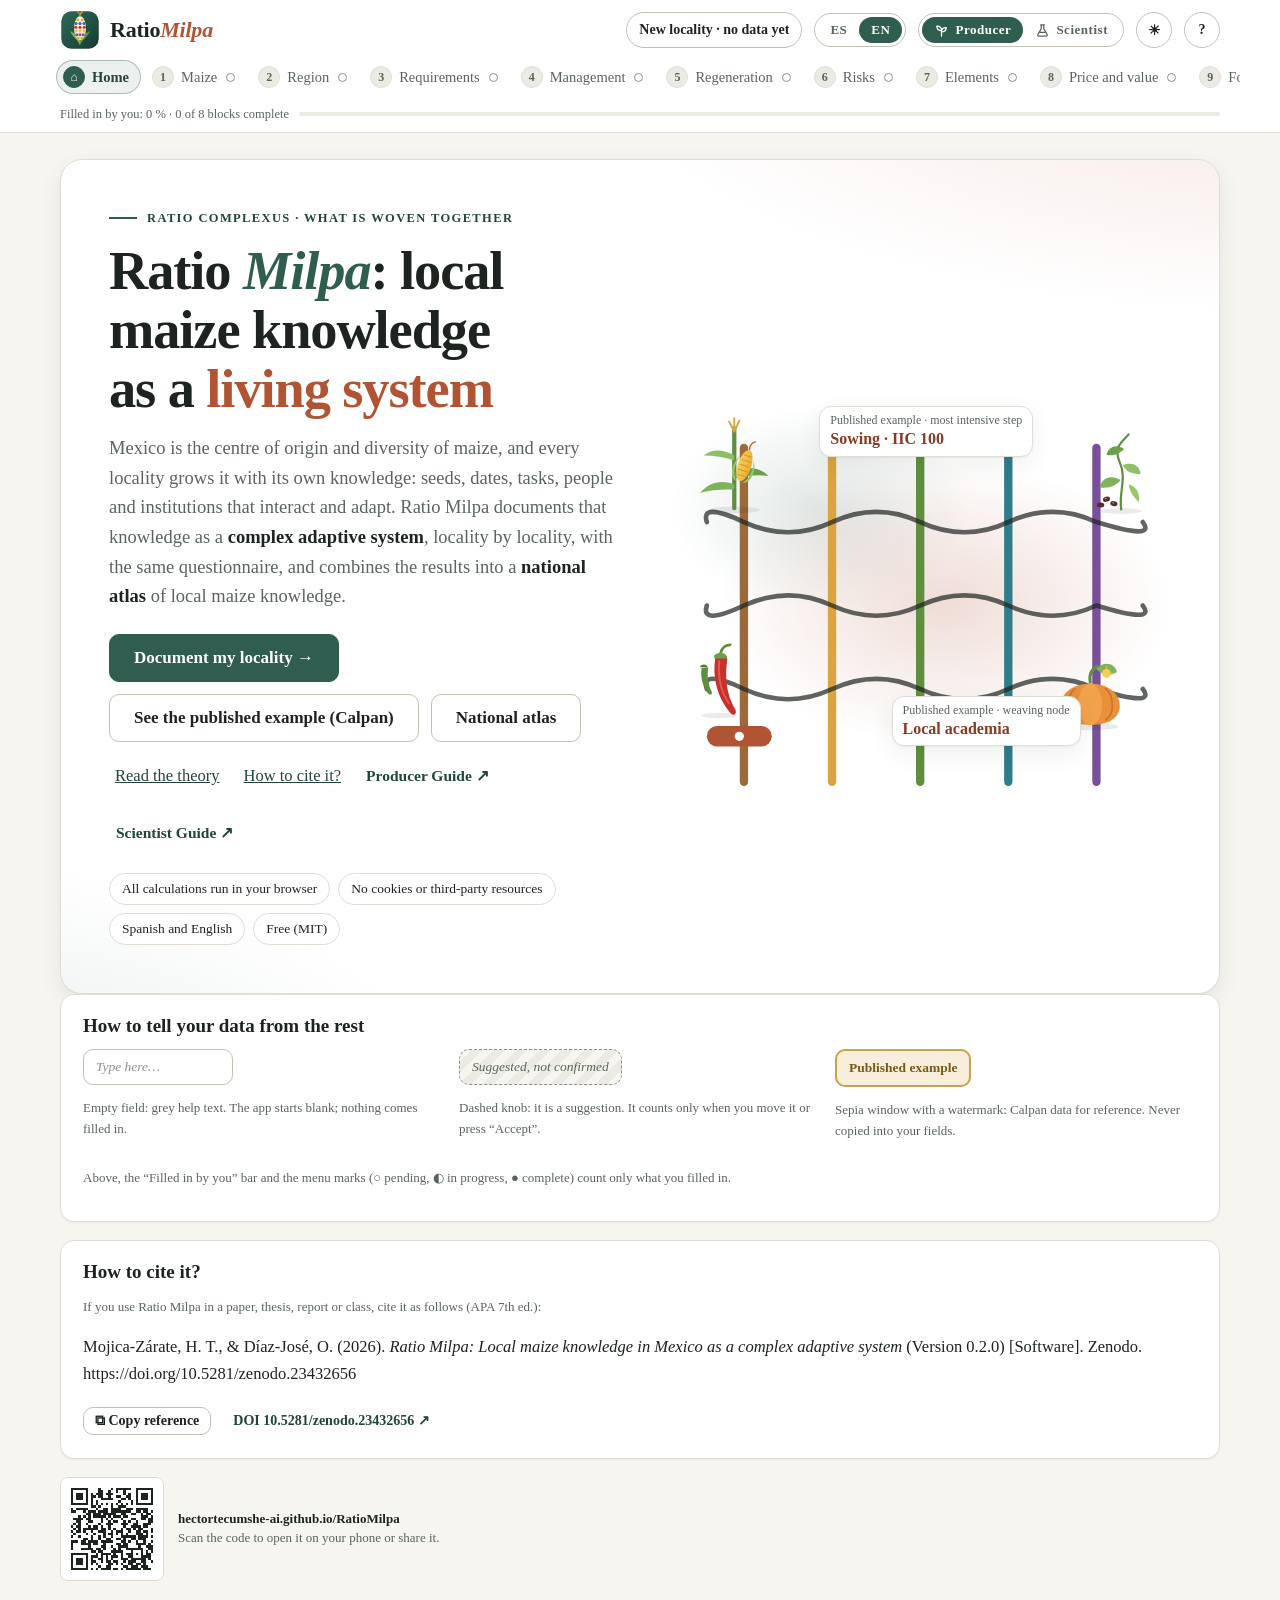
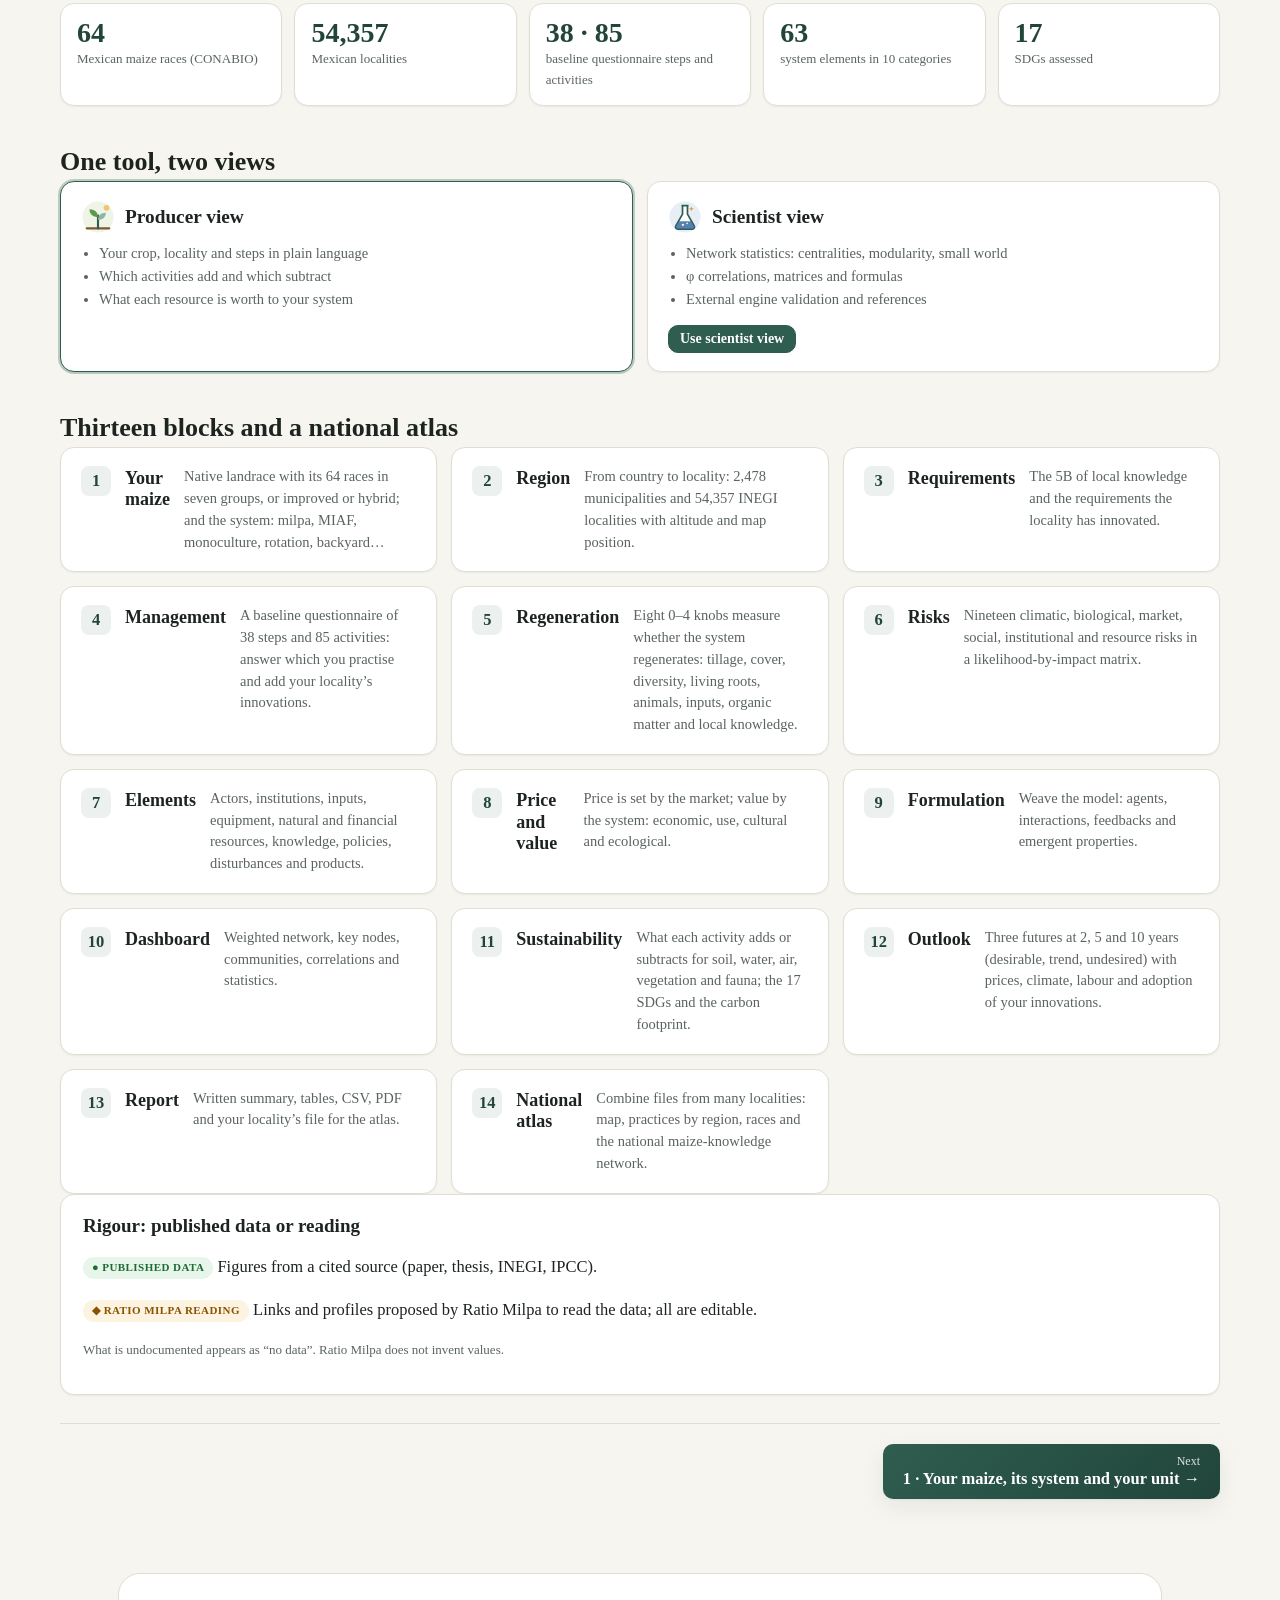
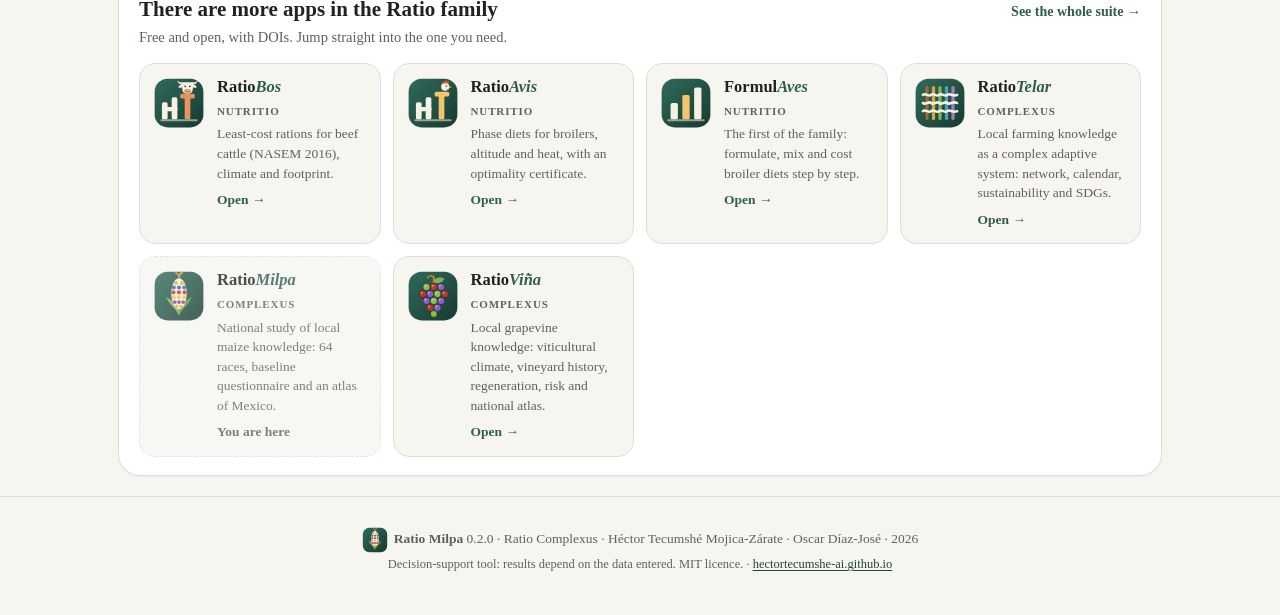
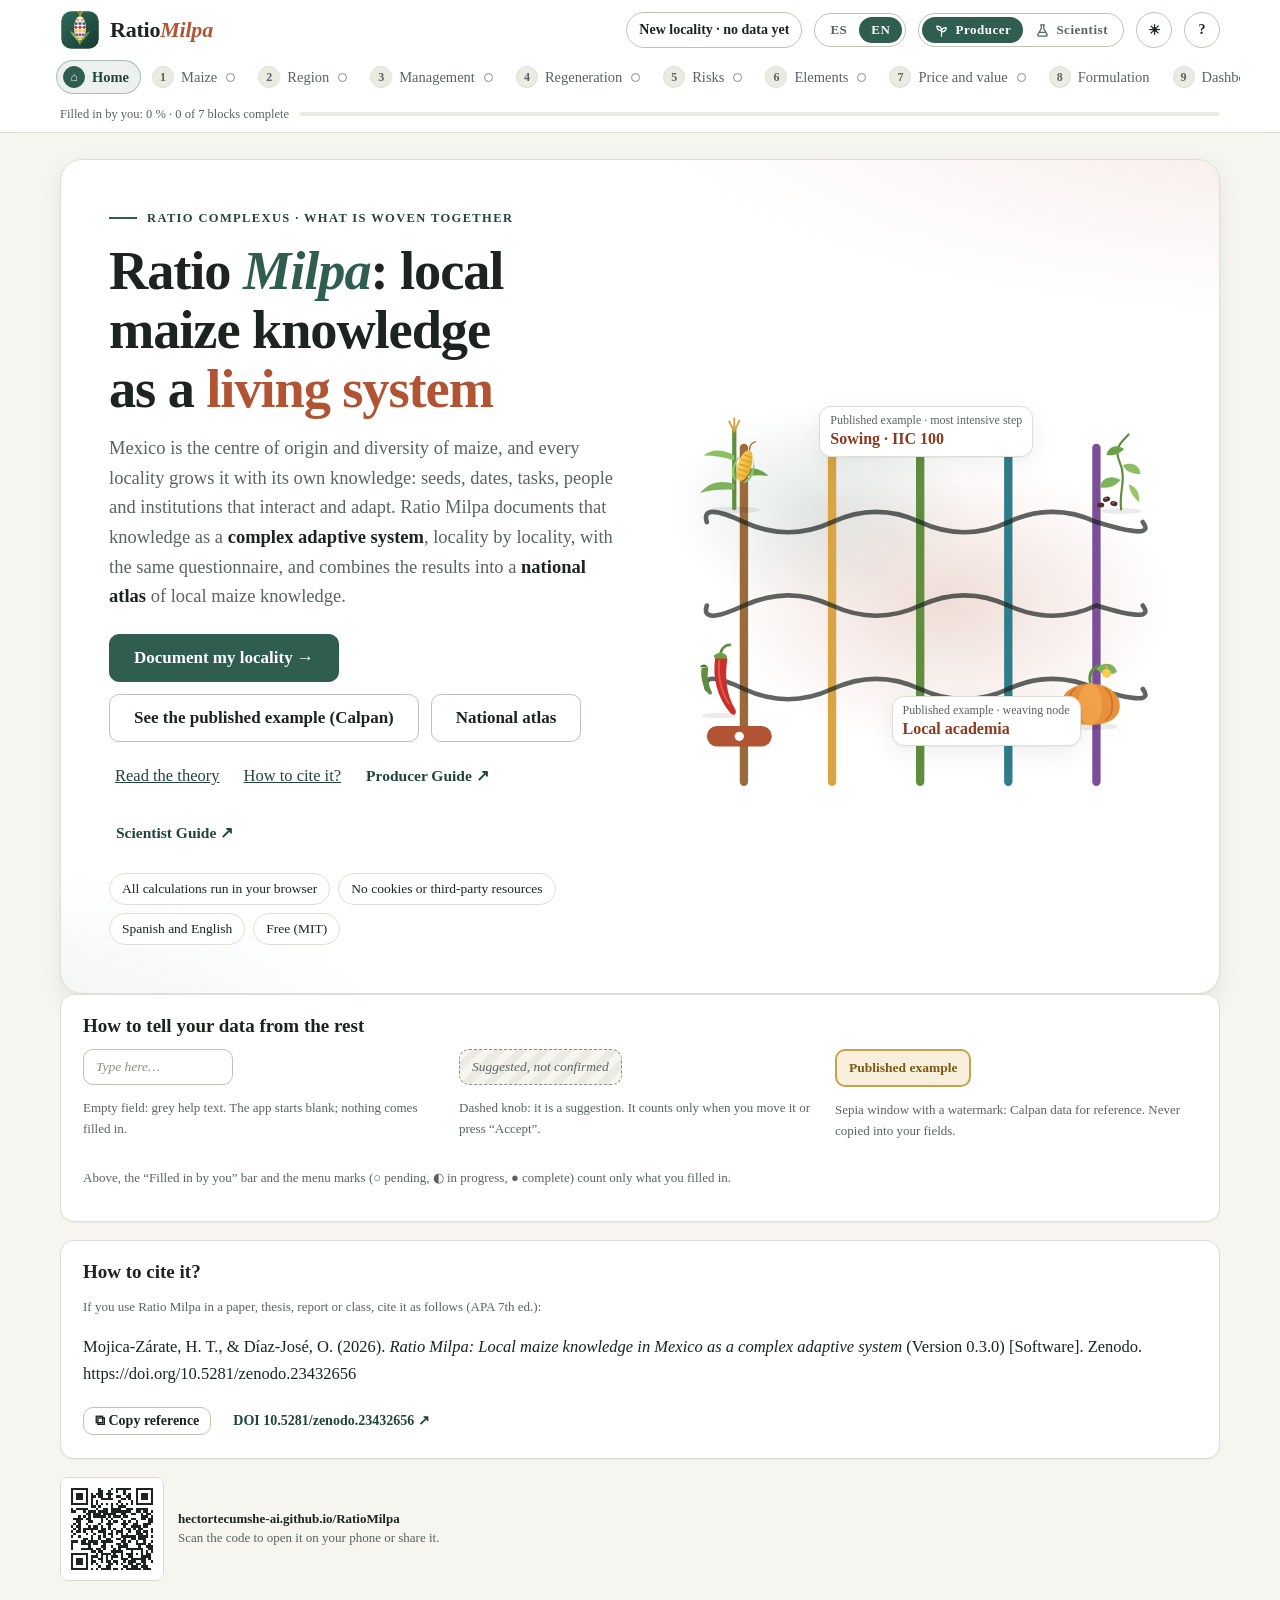
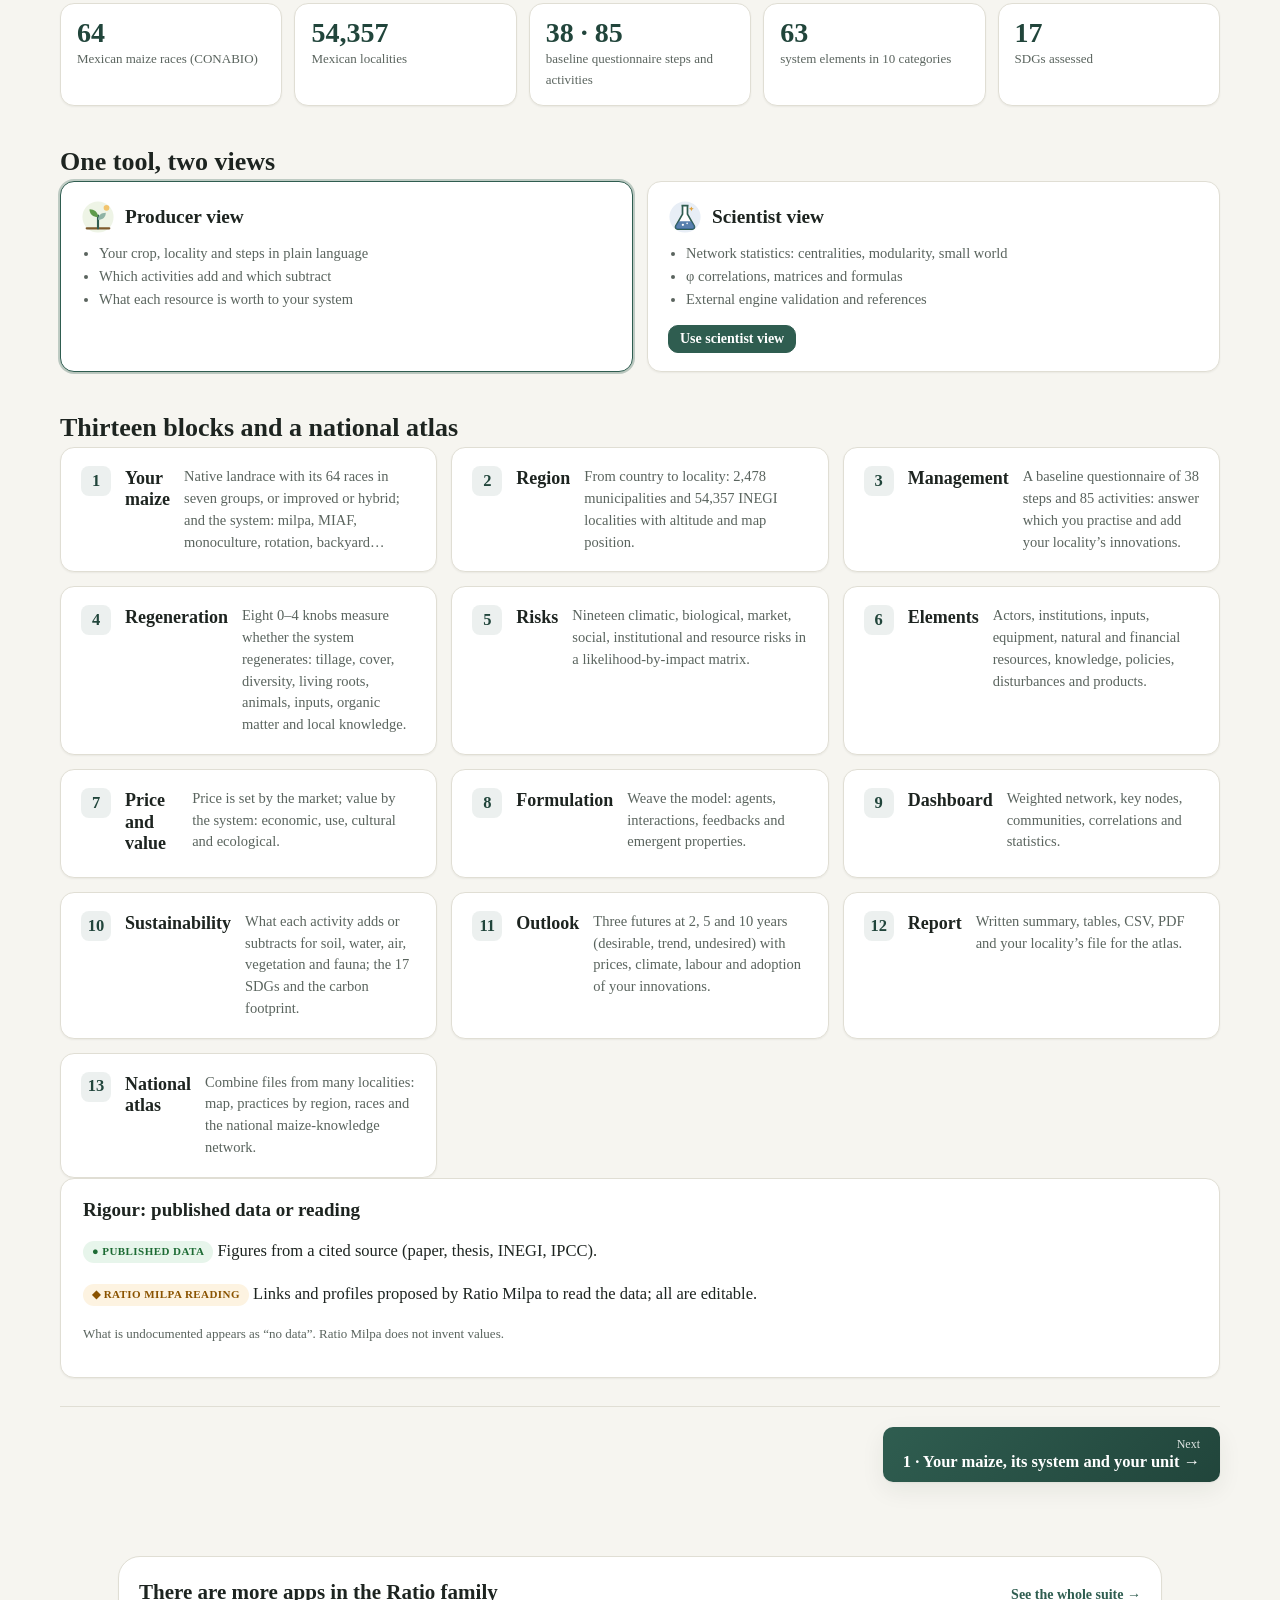
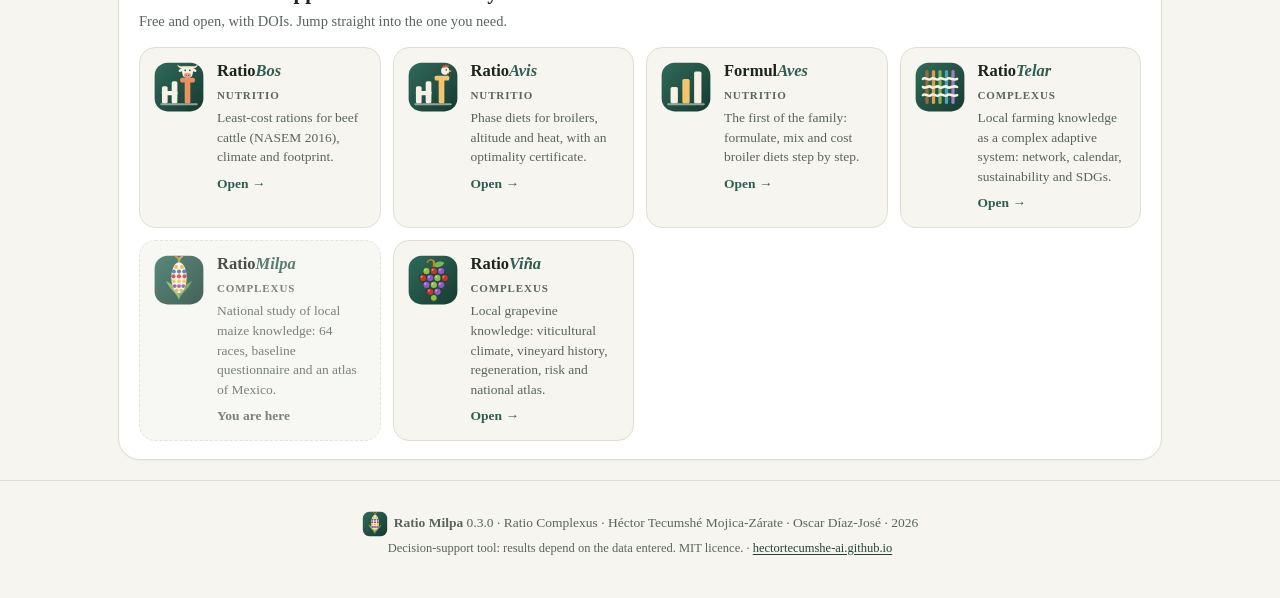
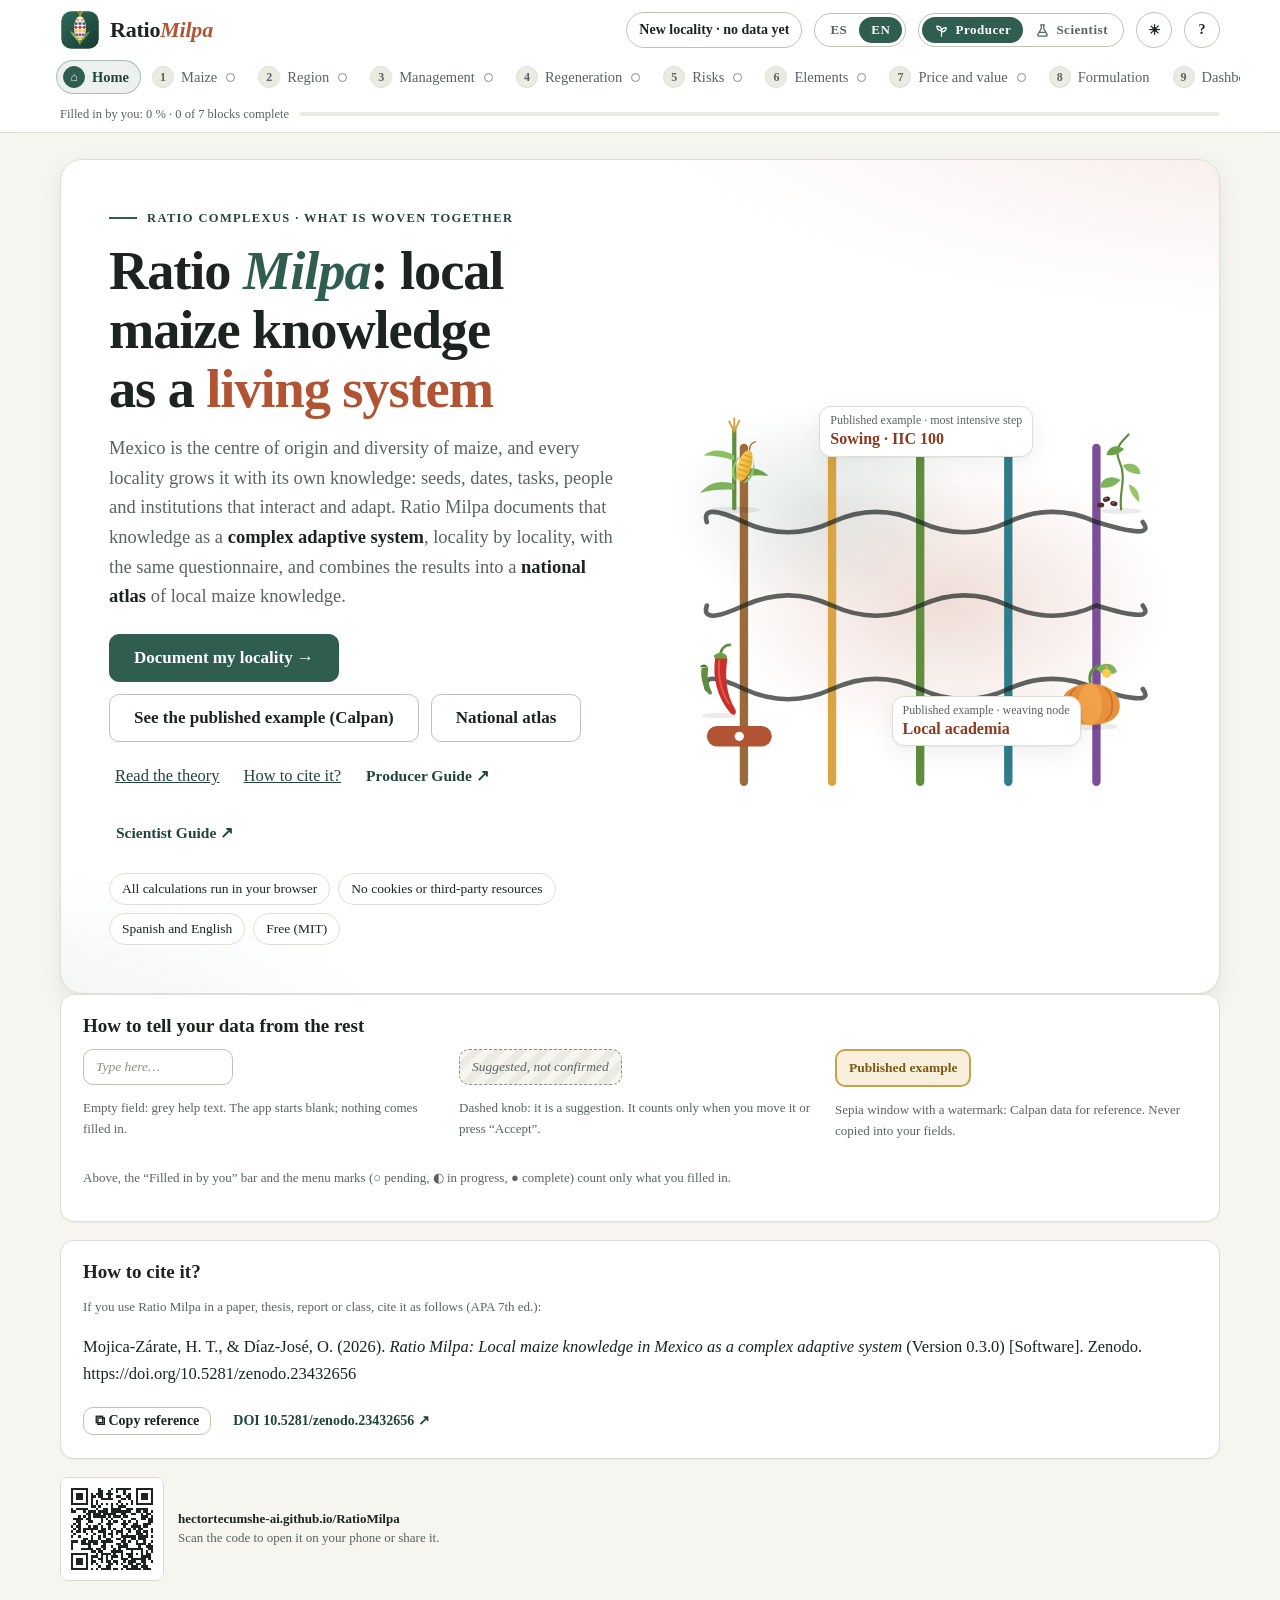
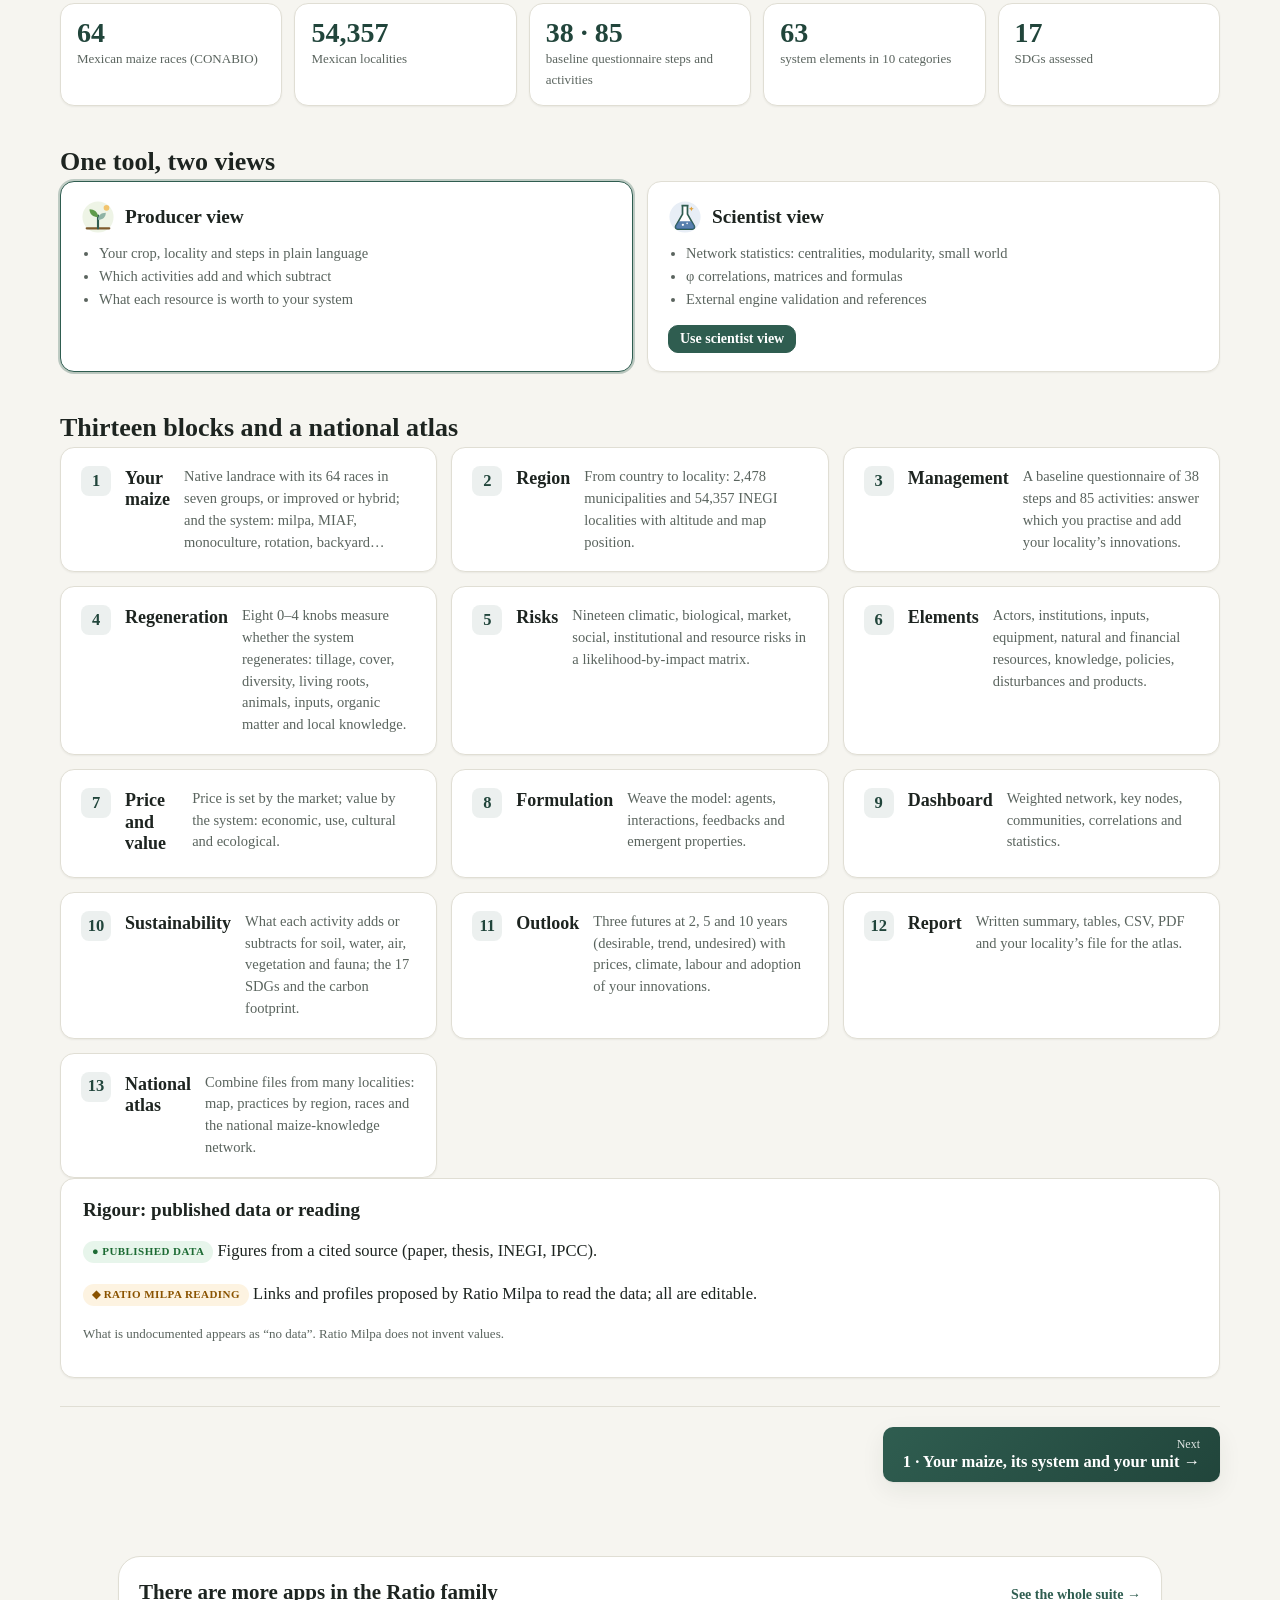
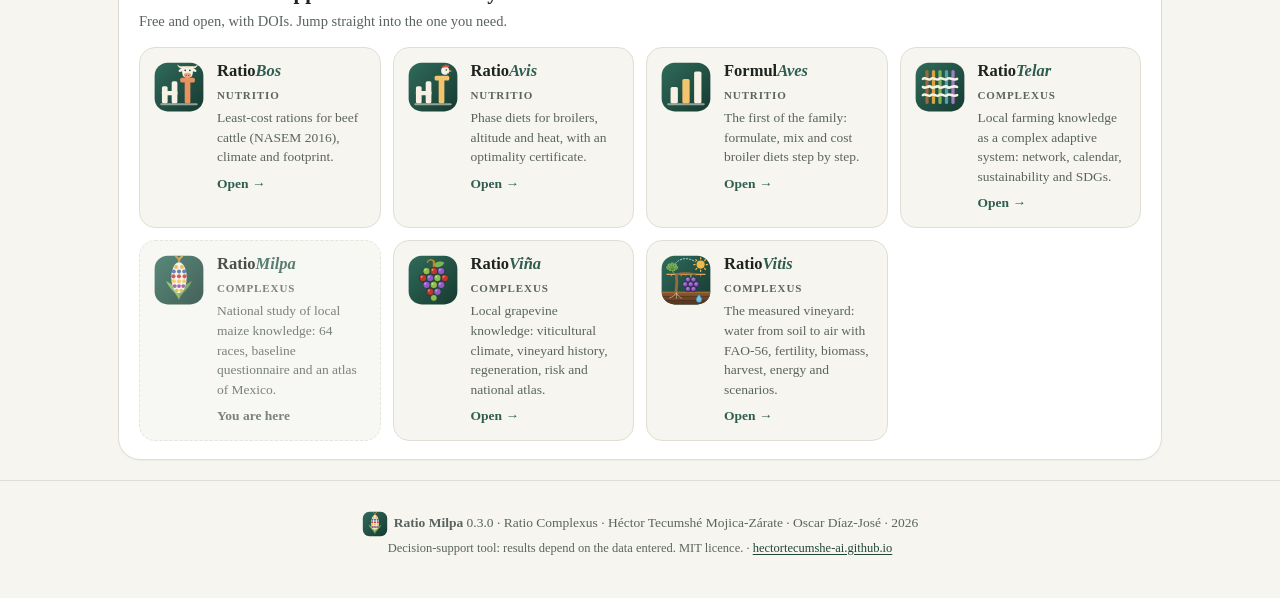
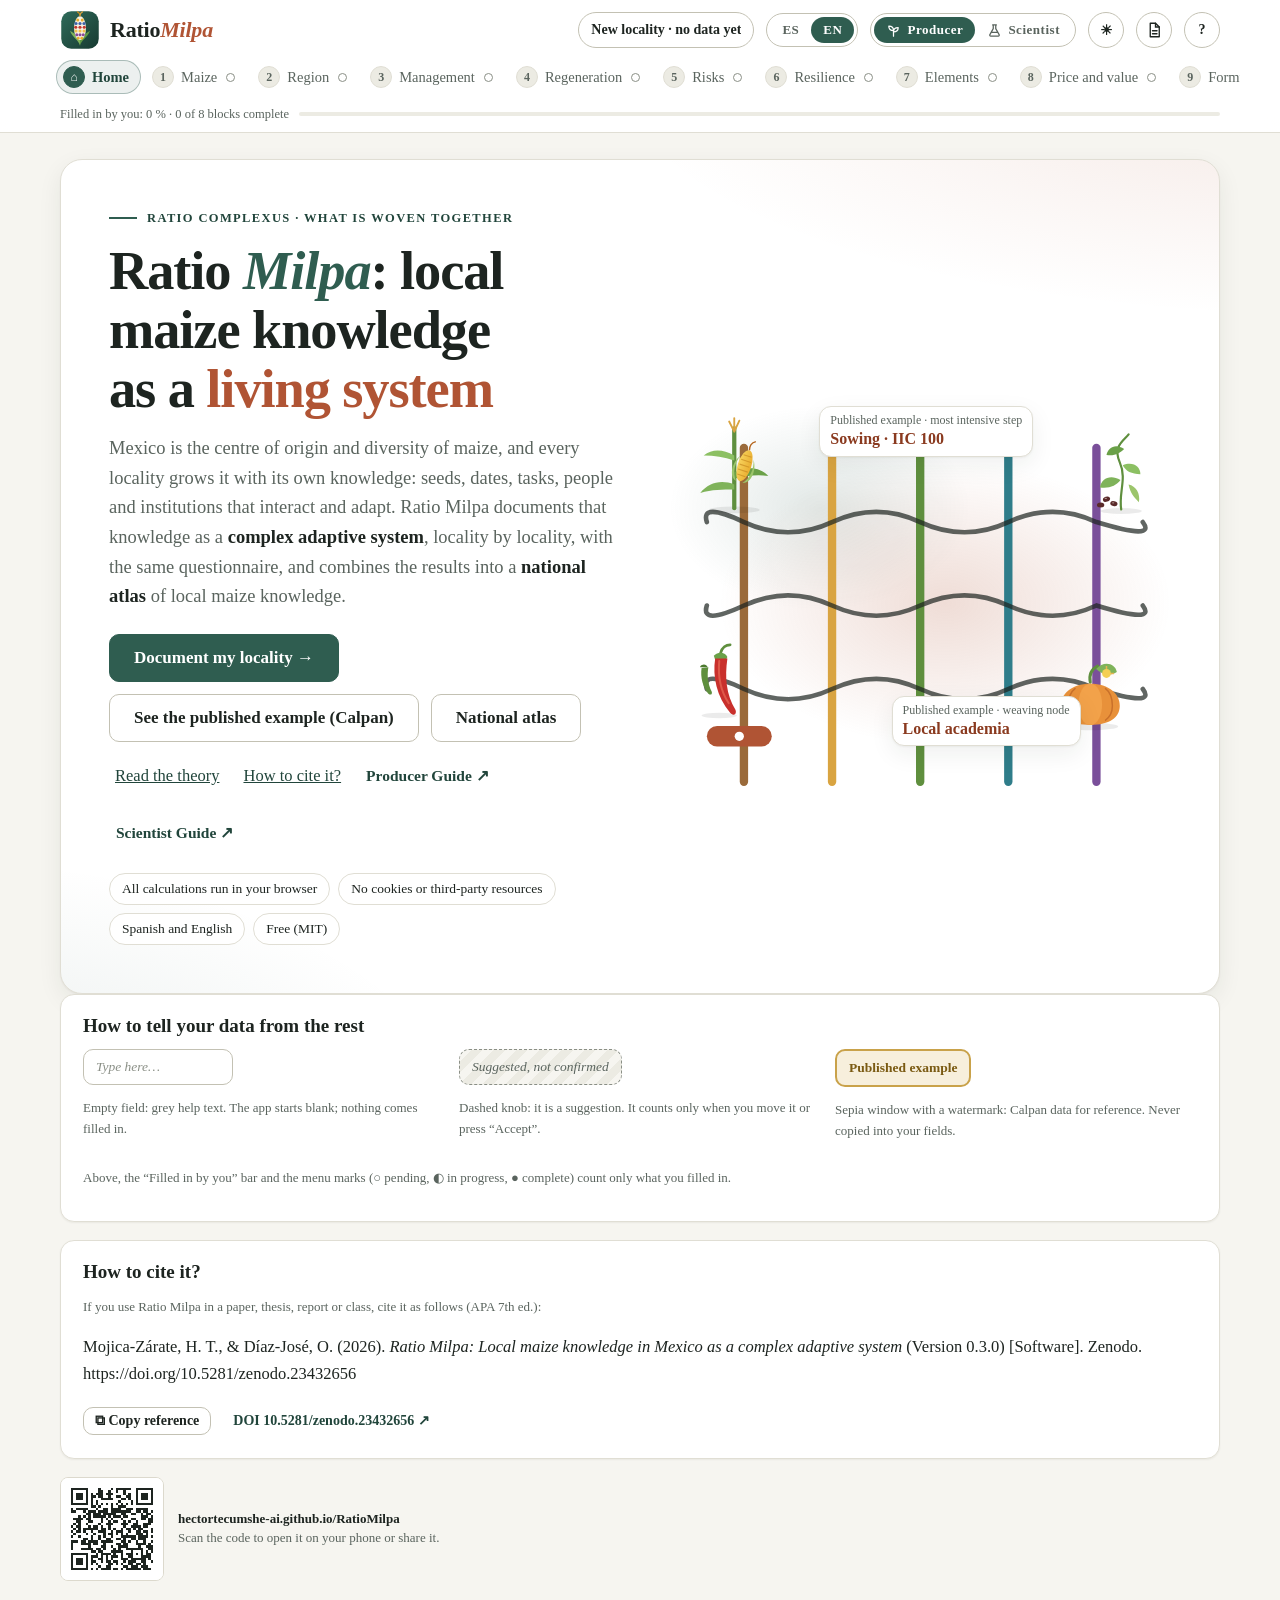
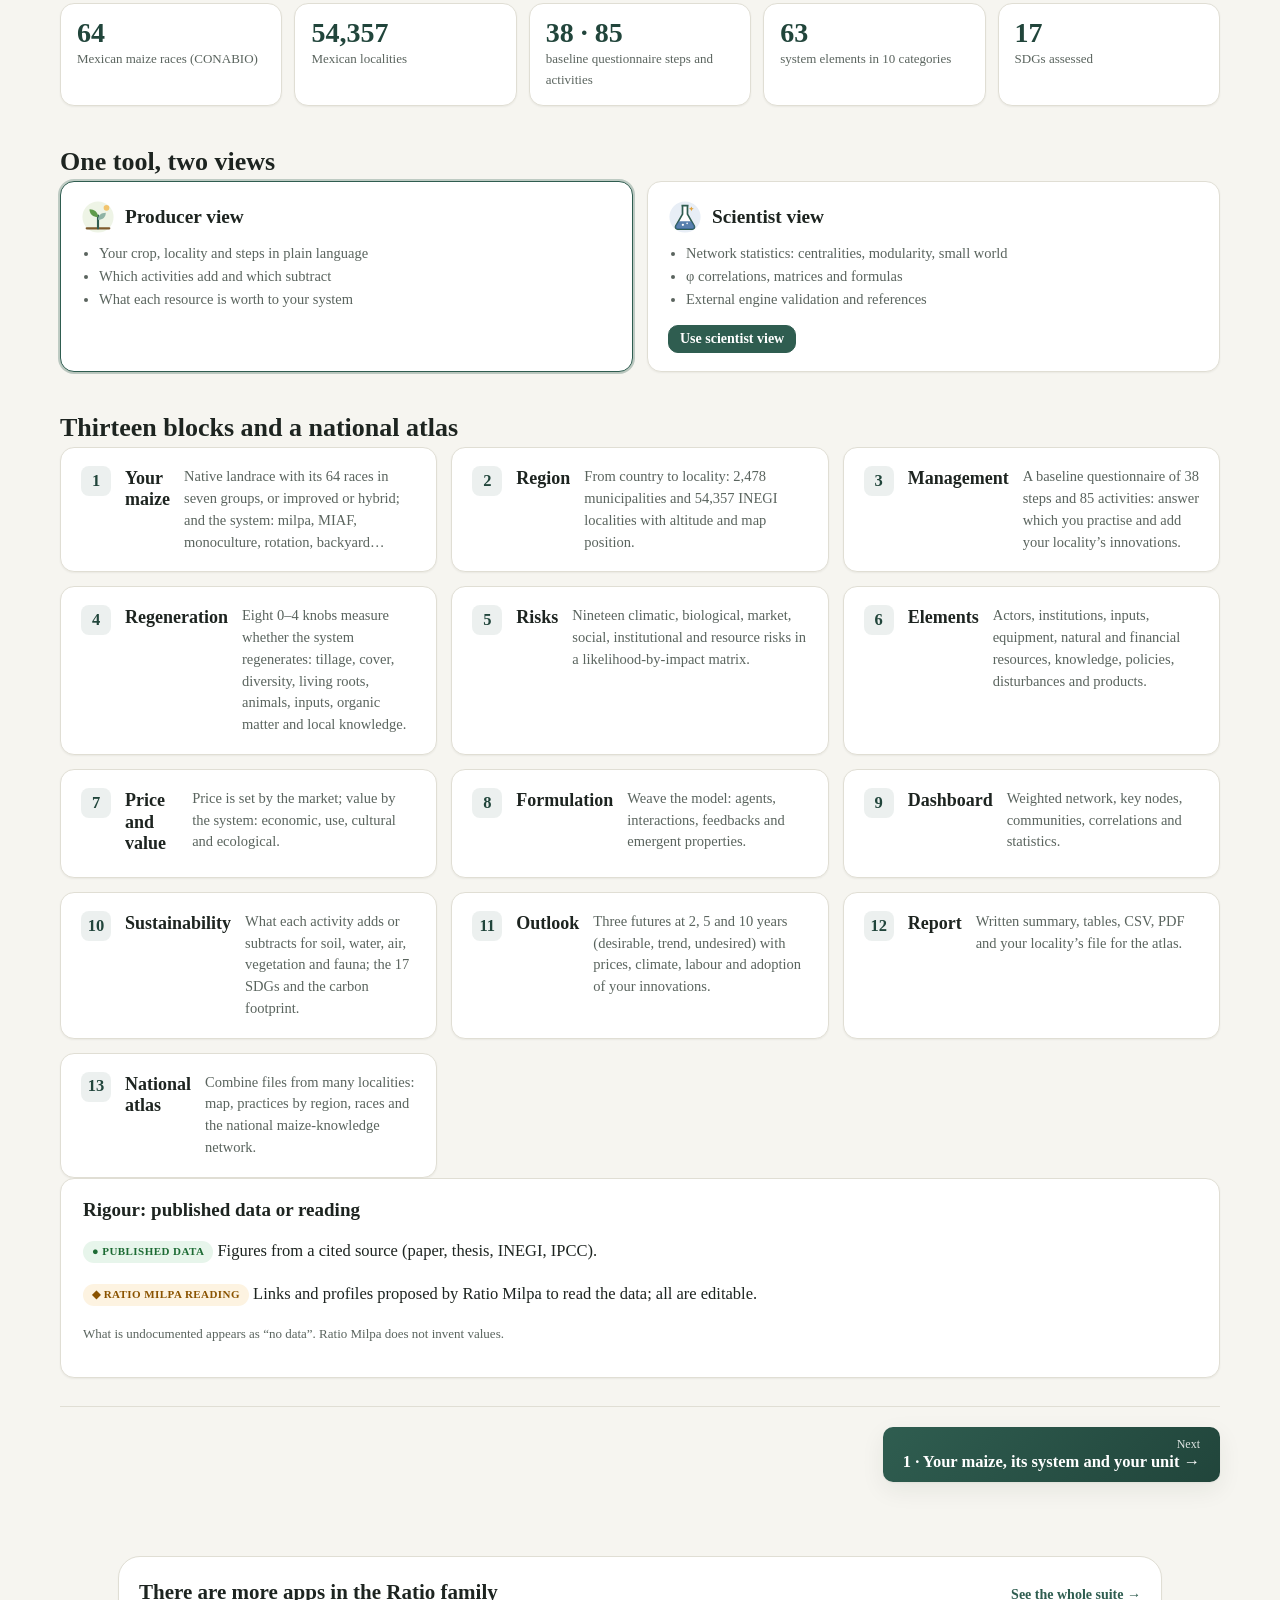
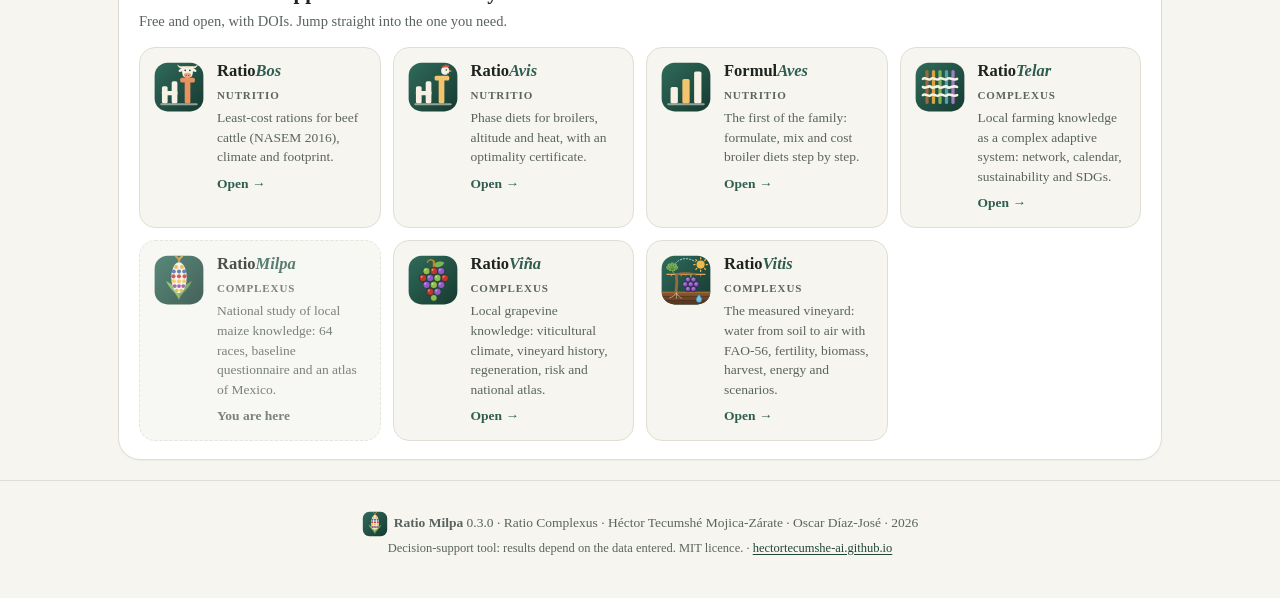
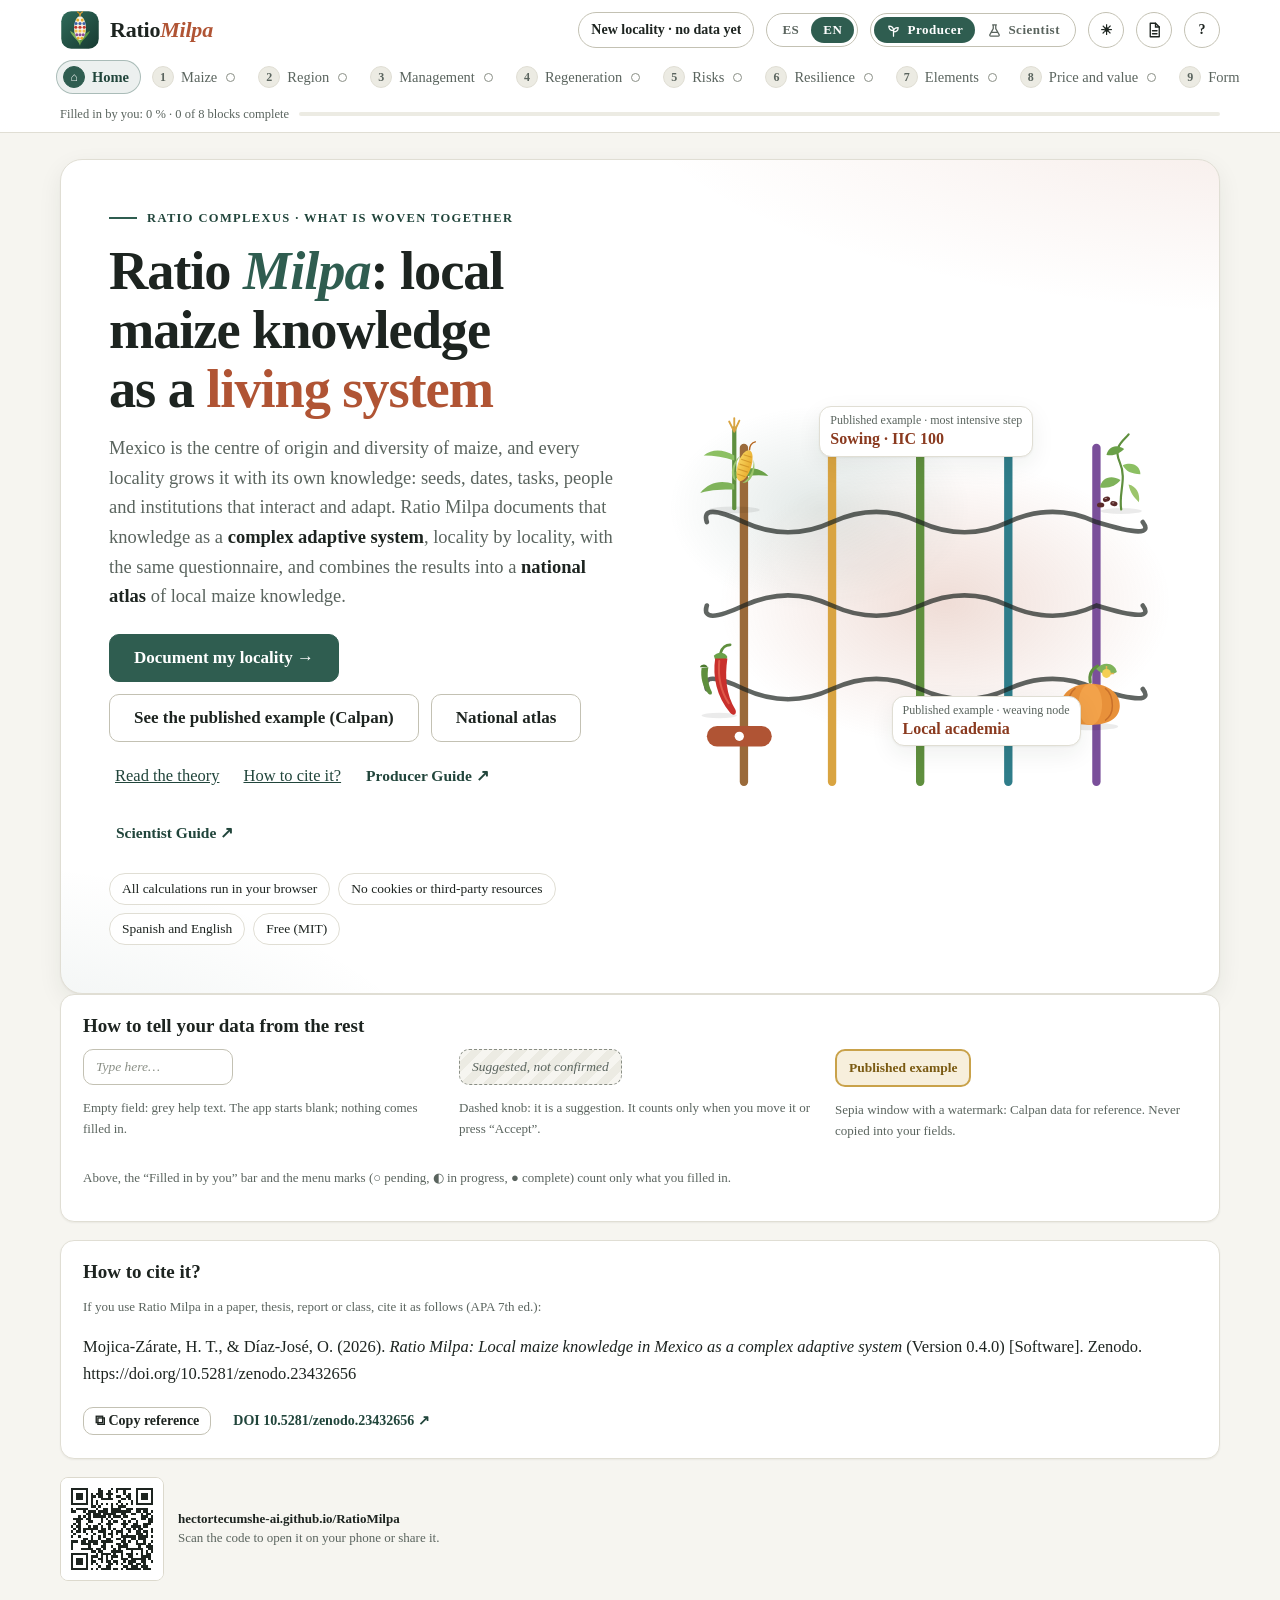
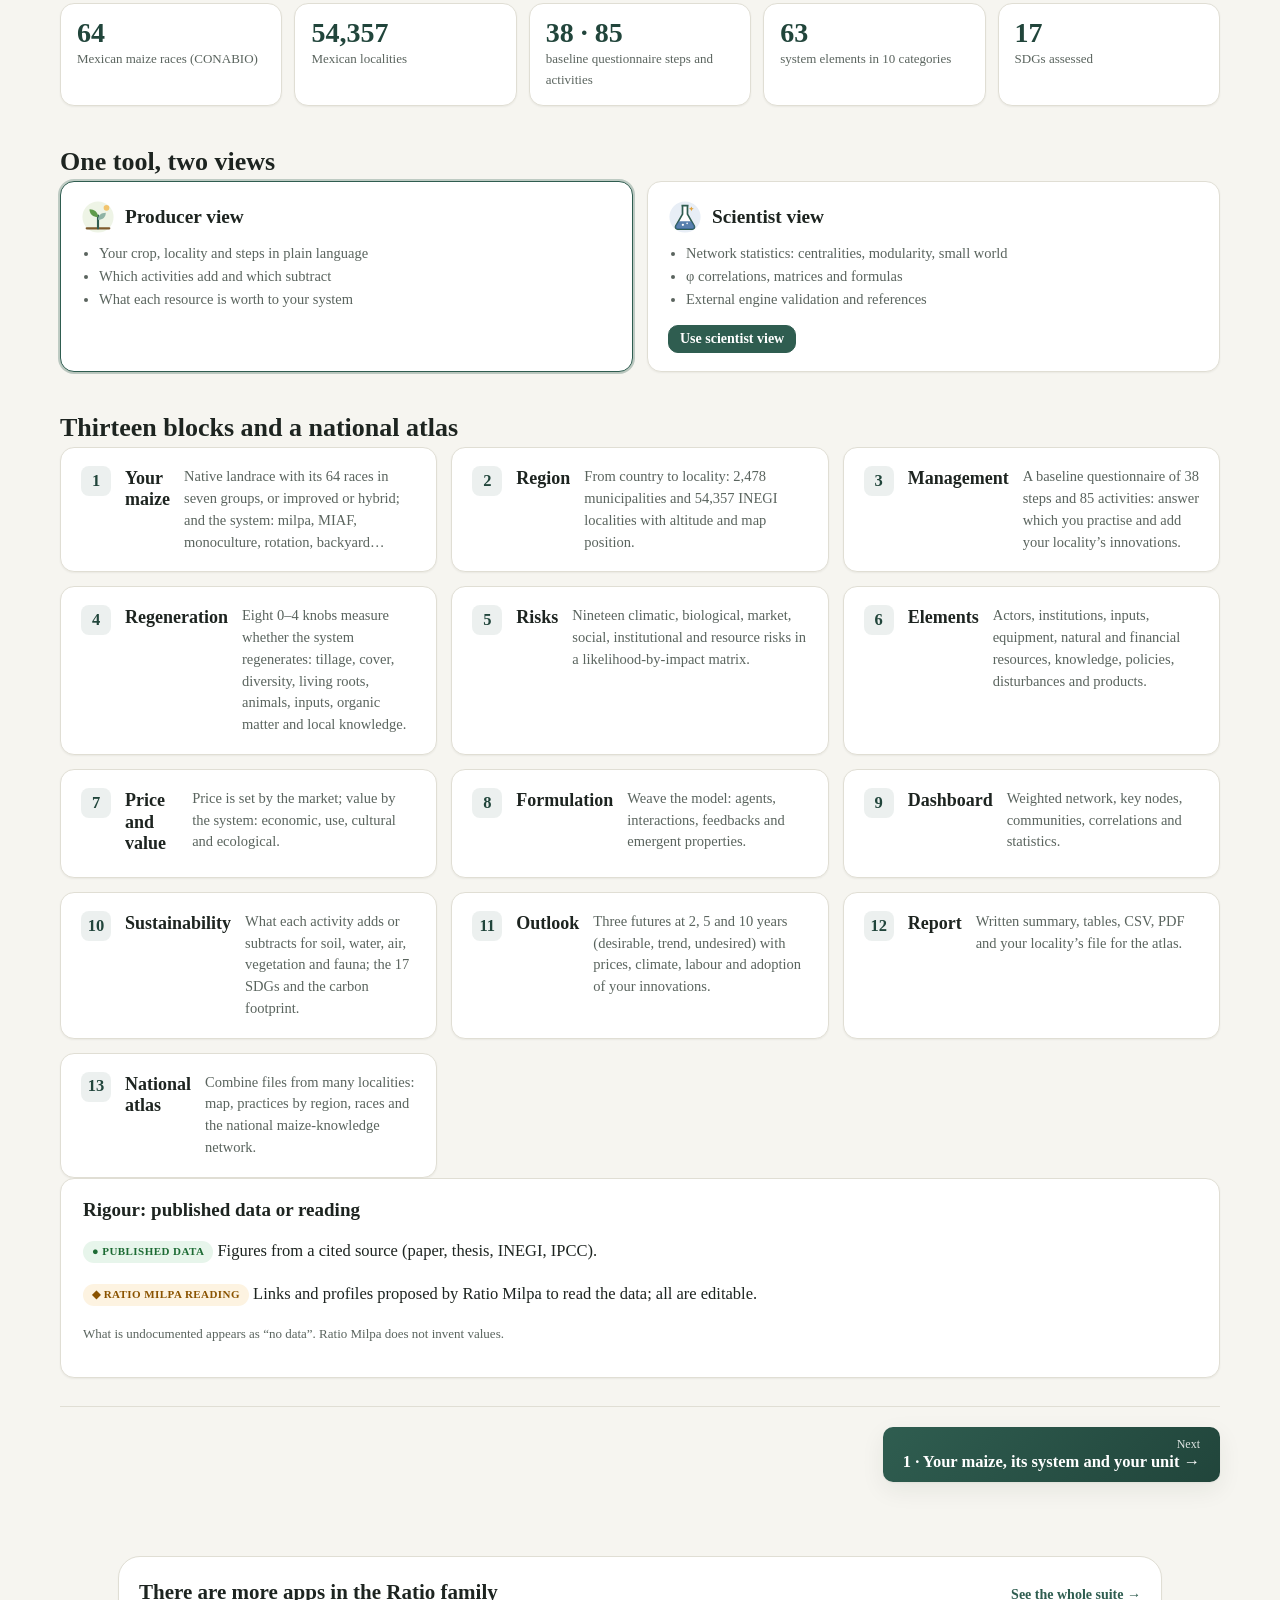
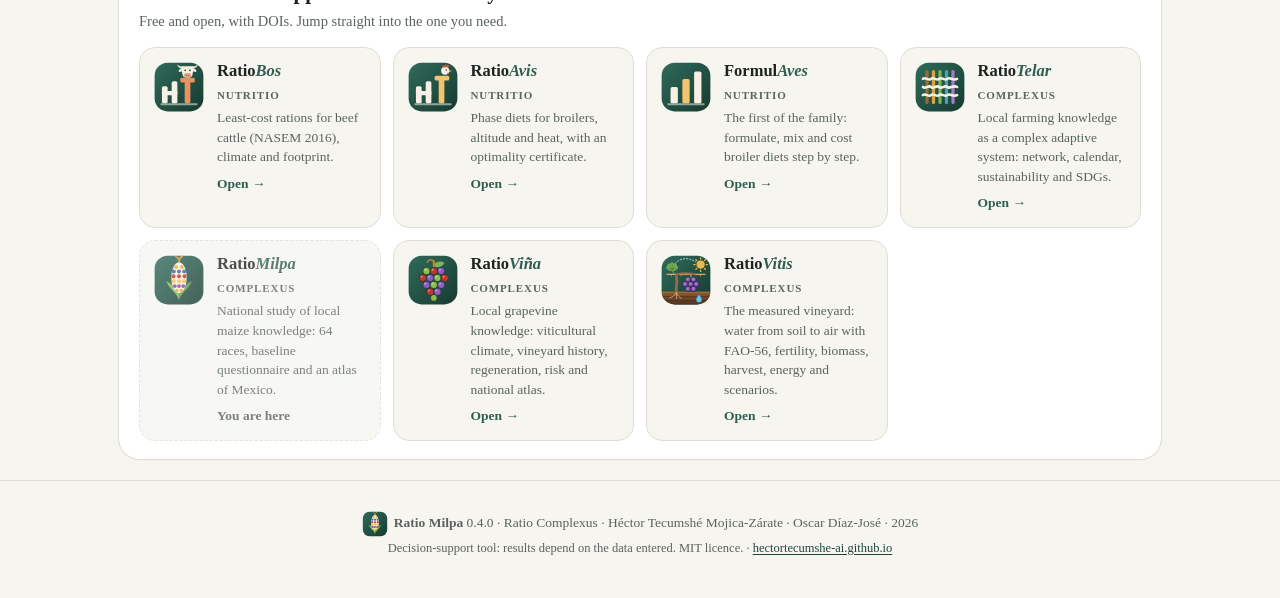
